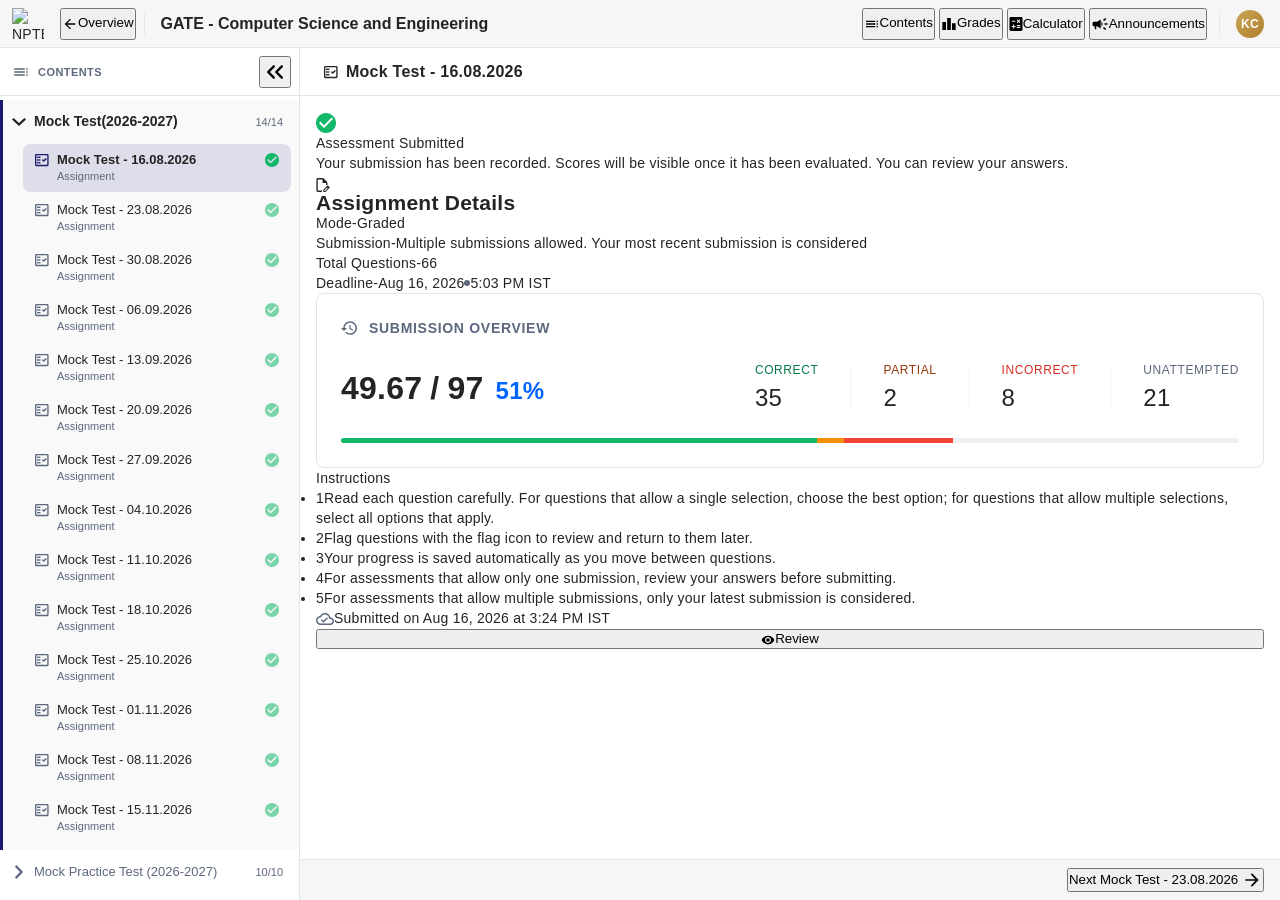
==== courses/ns_gate_cs/outline/index.html @ 28d6fe1f "Initial commit: NPTEL static portal with all mock tests completed" ====
<!DOCTYPE html>

<!-- saved from url=(0058)https://seek.nptel.ac.in/courses/ns_gate_cs/outline?id=389 -->
<html data-beasties-container="" data-theme="dark" lang="en"><head><meta content="text/html; charset=utf-8" http-equiv="Content-Type"/><link crossorigin="" href="https://fonts.gstatic.com/" rel="preconnect"/>
<title>Courses :: NPTEL</title>
<base href="/">
<meta content="width=device-width, initial-scale=1, viewport-fit=cover" name="viewport"/>
<link href="https://seek.nptel.ac.in/favicon.ico" rel="icon" type="image/x-icon"/>
<link href="./Courses __ NPTEL_files/font-awesome.min.css" rel="stylesheet"/>
<script gapi_processed="true" src="./Courses __ NPTEL_files/api.js" type="text/javascript"></script>
<script gapi_processed="true" src="./Courses __ NPTEL_files/platform.js"></script>
<style>@font-face{font-family:'Roboto';font-style:normal;font-weight:300;font-stretch:100%;font-display:swap;src:url(https://fonts.gstatic.com/s/roboto/v51/KFO7CnqEu92Fr1ME7kSn66aGLdTylUAMa3GUBGEe.woff2) format('woff2');unicode-range:U+0460-052F, U+1C80-1C8A, U+20B4, U+2DE0-2DFF, U+A640-A69F, U+FE2E-FE2F;}@font-face{font-family:'Roboto';font-style:normal;font-weight:300;font-stretch:100%;font-display:swap;src:url(https://fonts.gstatic.com/s/roboto/v51/KFO7CnqEu92Fr1ME7kSn66aGLdTylUAMa3iUBGEe.woff2) format('woff2');unicode-range:U+0301, U+0400-045F, U+0490-0491, U+04B0-04B1, U+2116;}@font-face{font-family:'Roboto';font-style:normal;font-weight:300;font-stretch:100%;font-display:swap;src:url(https://fonts.gstatic.com/s/roboto/v51/KFO7CnqEu92Fr1ME7kSn66aGLdTylUAMa3CUBGEe.woff2) format('woff2');unicode-range:U+1F00-1FFF;}@font-face{font-family:'Roboto';font-style:normal;font-weight:300;font-stretch:100%;font-display:swap;src:url(https://fonts.gstatic.com/s/roboto/v51/KFO7CnqEu92Fr1ME7kSn66aGLdTylUAMa3-UBGEe.woff2) format('woff2');unicode-range:U+0370-0377, U+037A-037F, U+0384-038A, U+038C, U+038E-03A1, U+03A3-03FF;}@font-face{font-family:'Roboto';font-style:normal;font-weight:300;font-stretch:100%;font-display:swap;src:url(https://fonts.gstatic.com/s/roboto/v51/KFO7CnqEu92Fr1ME7kSn66aGLdTylUAMawCUBGEe.woff2) format('woff2');unicode-range:U+0302-0303, U+0305, U+0307-0308, U+0310, U+0312, U+0315, U+031A, U+0326-0327, U+032C, U+032F-0330, U+0332-0333, U+0338, U+033A, U+0346, U+034D, U+0391-03A1, U+03A3-03A9, U+03B1-03C9, U+03D1, U+03D5-03D6, U+03F0-03F1, U+03F4-03F5, U+2016-2017, U+2034-2038, U+203C, U+2040, U+2043, U+2047, U+2050, U+2057, U+205F, U+2070-2071, U+2074-209F, U+20D0-20DC, U+20E1, U+20E5-20EF, U+2100-2112, U+2114-2115, U+2117-2121, U+2123-214F, U+2190, U+2192, U+2194-21AE, U+21B0-21E5, U+21F1-21F2, U+21F4-2211, U+2213-2214, U+2216-22FF, U+2308-230B, U+2310, U+2319, U+231C-2321, U+2336-237A, U+237C, U+2395, U+239B-23B7, U+23D0, U+23DC-23E1, U+2474-2475, U+25AF, U+25B3, U+25B7, U+25BD, U+25C1, U+25CA, U+25CC, U+25FB, U+266D-266F, U+27C0-27FF, U+2900-2AFF, U+2B0E-2B11, U+2B30-2B4C, U+2BFE, U+3030, U+FF5B, U+FF5D, U+1D400-1D7FF, U+1EE00-1EEFF;}@font-face{font-family:'Roboto';font-style:normal;font-weight:300;font-stretch:100%;font-display:swap;src:url(https://fonts.gstatic.com/s/roboto/v51/KFO7CnqEu92Fr1ME7kSn66aGLdTylUAMaxKUBGEe.woff2) format('woff2');unicode-range:U+0001-000C, U+000E-001F, U+007F-009F, U+20DD-20E0, U+20E2-20E4, U+2150-218F, U+2190, U+2192, U+2194-2199, U+21AF, U+21E6-21F0, U+21F3, U+2218-2219, U+2299, U+22C4-22C6, U+2300-243F, U+2440-244A, U+2460-24FF, U+25A0-27BF, U+2800-28FF, U+2921-2922, U+2981, U+29BF, U+29EB, U+2B00-2BFF, U+4DC0-4DFF, U+FFF9-FFFB, U+10140-1018E, U+10190-1019C, U+101A0, U+101D0-101FD, U+102E0-102FB, U+10E60-10E7E, U+1D2C0-1D2D3, U+1D2E0-1D37F, U+1F000-1F0FF, U+1F100-1F1AE, U+1F1E6-1F1FF, U+1F30D-1F30F, U+1F315, U+1F31C, U+1F31E, U+1F320-1F32C, U+1F336, U+1F378, U+1F37D, U+1F382, U+1F393-1F39F, U+1F3A7-1F3A8, U+1F3AC-1F3AF, U+1F3C2, U+1F3C4-1F3C6, U+1F3CA-1F3CE, U+1F3D4-1F3E0, U+1F3ED, U+1F3F1-1F3F3, U+1F3F5-1F3F7, U+1F408, U+1F415, U+1F41F, U+1F426, U+1F43F, U+1F441-1F442, U+1F444, U+1F446-1F449, U+1F44C-1F44E, U+1F453, U+1F46A, U+1F47D, U+1F4A3, U+1F4B0, U+1F4B3, U+1F4B9, U+1F4BB, U+1F4BF, U+1F4C8-1F4CB, U+1F4D6, U+1F4DA, U+1F4DF, U+1F4E3-1F4E6, U+1F4EA-1F4ED, U+1F4F7, U+1F4F9-1F4FB, U+1F4FD-1F4FE, U+1F503, U+1F507-1F50B, U+1F50D, U+1F512-1F513, U+1F53E-1F54A, U+1F54F-1F5FA, U+1F610, U+1F650-1F67F, U+1F687, U+1F68D, U+1F691, U+1F694, U+1F698, U+1F6AD, U+1F6B2, U+1F6B9-1F6BA, U+1F6BC, U+1F6C6-1F6CF, U+1F6D3-1F6D7, U+1F6E0-1F6EA, U+1F6F0-1F6F3, U+1F6F7-1F6FC, U+1F700-1F80B, U+1F810-1F847, U+1F850-1F859, U+1F860-1F887, U+1F890-1F8AD, U+1F8B0-1F8BB, U+1F8C0-1F8C1, U+1F8D0-1F8D8, U+1F900-1F90B, U+1F93B, U+1F946, U+1F984, U+1F996, U+1F9E9, U+1FA00-1FA6F, U+1FA70-1FA7C, U+1FA80-1FAC6, U+1FAC8, U+1FACC-1FADD, U+1FADF-1FAEB, U+1FAEF-1FAFA, U+1FB00-1FBFF;}@font-face{font-family:'Roboto';font-style:normal;font-weight:300;font-stretch:100%;font-display:swap;src:url(https://fonts.gstatic.com/s/roboto/v51/KFO7CnqEu92Fr1ME7kSn66aGLdTylUAMa3OUBGEe.woff2) format('woff2');unicode-range:U+0102-0103, U+0110-0111, U+0128-0129, U+0168-0169, U+01A0-01A1, U+01AF-01B0, U+0300-0301, U+0303-0304, U+0308-0309, U+0323, U+0329, U+1EA0-1EF9, U+20AB;}@font-face{font-family:'Roboto';font-style:normal;font-weight:300;font-stretch:100%;font-display:swap;src:url(https://fonts.gstatic.com/s/roboto/v51/KFO7CnqEu92Fr1ME7kSn66aGLdTylUAMa3KUBGEe.woff2) format('woff2');unicode-range:U+0100-02BA, U+02BD-02C5, U+02C7-02CC, U+02CE-02D7, U+02DD-02FF, U+0304, U+0308, U+0329, U+1D00-1DBF, U+1E00-1E9F, U+1EF2-1EFF, U+2020, U+20A0-20AB, U+20AD-20C4, U+2113, U+2C60-2C7F, U+A720-A7FF;}@font-face{font-family:'Roboto';font-style:normal;font-weight:300;font-stretch:100%;font-display:swap;src:url(https://fonts.gstatic.com/s/roboto/v51/KFO7CnqEu92Fr1ME7kSn66aGLdTylUAMa3yUBA.woff2) format('woff2');unicode-range:U+0000-00FF, U+0131, U+0152-0153, U+02BB-02BC, U+02C6, U+02DA, U+02DC, U+0304, U+0308, U+0329, U+2000-206F, U+20AC, U+2122, U+2191, U+2193, U+2212, U+2215, U+FEFF, U+FFFD;}@font-face{font-family:'Roboto';font-style:normal;font-weight:400;font-stretch:100%;font-display:swap;src:url(https://fonts.gstatic.com/s/roboto/v51/KFO7CnqEu92Fr1ME7kSn66aGLdTylUAMa3GUBGEe.woff2) format('woff2');unicode-range:U+0460-052F, U+1C80-1C8A, U+20B4, U+2DE0-2DFF, U+A640-A69F, U+FE2E-FE2F;}@font-face{font-family:'Roboto';font-style:normal;font-weight:400;font-stretch:100%;font-display:swap;src:url(https://fonts.gstatic.com/s/roboto/v51/KFO7CnqEu92Fr1ME7kSn66aGLdTylUAMa3iUBGEe.woff2) format('woff2');unicode-range:U+0301, U+0400-045F, U+0490-0491, U+04B0-04B1, U+2116;}@font-face{font-family:'Roboto';font-style:normal;font-weight:400;font-stretch:100%;font-display:swap;src:url(https://fonts.gstatic.com/s/roboto/v51/KFO7CnqEu92Fr1ME7kSn66aGLdTylUAMa3CUBGEe.woff2) format('woff2');unicode-range:U+1F00-1FFF;}@font-face{font-family:'Roboto';font-style:normal;font-weight:400;font-stretch:100%;font-display:swap;src:url(https://fonts.gstatic.com/s/roboto/v51/KFO7CnqEu92Fr1ME7kSn66aGLdTylUAMa3-UBGEe.woff2) format('woff2');unicode-range:U+0370-0377, U+037A-037F, U+0384-038A, U+038C, U+038E-03A1, U+03A3-03FF;}@font-face{font-family:'Roboto';font-style:normal;font-weight:400;font-stretch:100%;font-display:swap;src:url(https://fonts.gstatic.com/s/roboto/v51/KFO7CnqEu92Fr1ME7kSn66aGLdTylUAMawCUBGEe.woff2) format('woff2');unicode-range:U+0302-0303, U+0305, U+0307-0308, U+0310, U+0312, U+0315, U+031A, U+0326-0327, U+032C, U+032F-0330, U+0332-0333, U+0338, U+033A, U+0346, U+034D, U+0391-03A1, U+03A3-03A9, U+03B1-03C9, U+03D1, U+03D5-03D6, U+03F0-03F1, U+03F4-03F5, U+2016-2017, U+2034-2038, U+203C, U+2040, U+2043, U+2047, U+2050, U+2057, U+205F, U+2070-2071, U+2074-209F, U+20D0-20DC, U+20E1, U+20E5-20EF, U+2100-2112, U+2114-2115, U+2117-2121, U+2123-214F, U+2190, U+2192, U+2194-21AE, U+21B0-21E5, U+21F1-21F2, U+21F4-2211, U+2213-2214, U+2216-22FF, U+2308-230B, U+2310, U+2319, U+231C-2321, U+2336-237A, U+237C, U+2395, U+239B-23B7, U+23D0, U+23DC-23E1, U+2474-2475, U+25AF, U+25B3, U+25B7, U+25BD, U+25C1, U+25CA, U+25CC, U+25FB, U+266D-266F, U+27C0-27FF, U+2900-2AFF, U+2B0E-2B11, U+2B30-2B4C, U+2BFE, U+3030, U+FF5B, U+FF5D, U+1D400-1D7FF, U+1EE00-1EEFF;}@font-face{font-family:'Roboto';font-style:normal;font-weight:400;font-stretch:100%;font-display:swap;src:url(https://fonts.gstatic.com/s/roboto/v51/KFO7CnqEu92Fr1ME7kSn66aGLdTylUAMaxKUBGEe.woff2) format('woff2');unicode-range:U+0001-000C, U+000E-001F, U+007F-009F, U+20DD-20E0, U+20E2-20E4, U+2150-218F, U+2190, U+2192, U+2194-2199, U+21AF, U+21E6-21F0, U+21F3, U+2218-2219, U+2299, U+22C4-22C6, U+2300-243F, U+2440-244A, U+2460-24FF, U+25A0-27BF, U+2800-28FF, U+2921-2922, U+2981, U+29BF, U+29EB, U+2B00-2BFF, U+4DC0-4DFF, U+FFF9-FFFB, U+10140-1018E, U+10190-1019C, U+101A0, U+101D0-101FD, U+102E0-102FB, U+10E60-10E7E, U+1D2C0-1D2D3, U+1D2E0-1D37F, U+1F000-1F0FF, U+1F100-1F1AE, U+1F1E6-1F1FF, U+1F30D-1F30F, U+1F315, U+1F31C, U+1F31E, U+1F320-1F32C, U+1F336, U+1F378, U+1F37D, U+1F382, U+1F393-1F39F, U+1F3A7-1F3A8, U+1F3AC-1F3AF, U+1F3C2, U+1F3C4-1F3C6, U+1F3CA-1F3CE, U+1F3D4-1F3E0, U+1F3ED, U+1F3F1-1F3F3, U+1F3F5-1F3F7, U+1F408, U+1F415, U+1F41F, U+1F426, U+1F43F, U+1F441-1F442, U+1F444, U+1F446-1F449, U+1F44C-1F44E, U+1F453, U+1F46A, U+1F47D, U+1F4A3, U+1F4B0, U+1F4B3, U+1F4B9, U+1F4BB, U+1F4BF, U+1F4C8-1F4CB, U+1F4D6, U+1F4DA, U+1F4DF, U+1F4E3-1F4E6, U+1F4EA-1F4ED, U+1F4F7, U+1F4F9-1F4FB, U+1F4FD-1F4FE, U+1F503, U+1F507-1F50B, U+1F50D, U+1F512-1F513, U+1F53E-1F54A, U+1F54F-1F5FA, U+1F610, U+1F650-1F67F, U+1F687, U+1F68D, U+1F691, U+1F694, U+1F698, U+1F6AD, U+1F6B2, U+1F6B9-1F6BA, U+1F6BC, U+1F6C6-1F6CF, U+1F6D3-1F6D7, U+1F6E0-1F6EA, U+1F6F0-1F6F3, U+1F6F7-1F6FC, U+1F700-1F80B, U+1F810-1F847, U+1F850-1F859, U+1F860-1F887, U+1F890-1F8AD, U+1F8B0-1F8BB, U+1F8C0-1F8C1, U+1F8D0-1F8D8, U+1F900-1F90B, U+1F93B, U+1F946, U+1F984, U+1F996, U+1F9E9, U+1FA00-1FA6F, U+1FA70-1FA7C, U+1FA80-1FAC6, U+1FAC8, U+1FACC-1FADD, U+1FADF-1FAEB, U+1FAEF-1FAFA, U+1FB00-1FBFF;}@font-face{font-family:'Roboto';font-style:normal;font-weight:400;font-stretch:100%;font-display:swap;src:url(https://fonts.gstatic.com/s/roboto/v51/KFO7CnqEu92Fr1ME7kSn66aGLdTylUAMa3OUBGEe.woff2) format('woff2');unicode-range:U+0102-0103, U+0110-0111, U+0128-0129, U+0168-0169, U+01A0-01A1, U+01AF-01B0, U+0300-0301, U+0303-0304, U+0308-0309, U+0323, U+0329, U+1EA0-1EF9, U+20AB;}@font-face{font-family:'Roboto';font-style:normal;font-weight:400;font-stretch:100%;font-display:swap;src:url(https://fonts.gstatic.com/s/roboto/v51/KFO7CnqEu92Fr1ME7kSn66aGLdTylUAMa3KUBGEe.woff2) format('woff2');unicode-range:U+0100-02BA, U+02BD-02C5, U+02C7-02CC, U+02CE-02D7, U+02DD-02FF, U+0304, U+0308, U+0329, U+1D00-1DBF, U+1E00-1E9F, U+1EF2-1EFF, U+2020, U+20A0-20AB, U+20AD-20C4, U+2113, U+2C60-2C7F, U+A720-A7FF;}@font-face{font-family:'Roboto';font-style:normal;font-weight:400;font-stretch:100%;font-display:swap;src:url(https://fonts.gstatic.com/s/roboto/v51/KFO7CnqEu92Fr1ME7kSn66aGLdTylUAMa3yUBA.woff2) format('woff2');unicode-range:U+0000-00FF, U+0131, U+0152-0153, U+02BB-02BC, U+02C6, U+02DA, U+02DC, U+0304, U+0308, U+0329, U+2000-206F, U+20AC, U+2122, U+2191, U+2193, U+2212, U+2215, U+FEFF, U+FFFD;}@font-face{font-family:'Roboto';font-style:normal;font-weight:500;font-stretch:100%;font-display:swap;src:url(https://fonts.gstatic.com/s/roboto/v51/KFO7CnqEu92Fr1ME7kSn66aGLdTylUAMa3GUBGEe.woff2) format('woff2');unicode-range:U+0460-052F, U+1C80-1C8A, U+20B4, U+2DE0-2DFF, U+A640-A69F, U+FE2E-FE2F;}@font-face{font-family:'Roboto';font-style:normal;font-weight:500;font-stretch:100%;font-display:swap;src:url(https://fonts.gstatic.com/s/roboto/v51/KFO7CnqEu92Fr1ME7kSn66aGLdTylUAMa3iUBGEe.woff2) format('woff2');unicode-range:U+0301, U+0400-045F, U+0490-0491, U+04B0-04B1, U+2116;}@font-face{font-family:'Roboto';font-style:normal;font-weight:500;font-stretch:100%;font-display:swap;src:url(https://fonts.gstatic.com/s/roboto/v51/KFO7CnqEu92Fr1ME7kSn66aGLdTylUAMa3CUBGEe.woff2) format('woff2');unicode-range:U+1F00-1FFF;}@font-face{font-family:'Roboto';font-style:normal;font-weight:500;font-stretch:100%;font-display:swap;src:url(https://fonts.gstatic.com/s/roboto/v51/KFO7CnqEu92Fr1ME7kSn66aGLdTylUAMa3-UBGEe.woff2) format('woff2');unicode-range:U+0370-0377, U+037A-037F, U+0384-038A, U+038C, U+038E-03A1, U+03A3-03FF;}@font-face{font-family:'Roboto';font-style:normal;font-weight:500;font-stretch:100%;font-display:swap;src:url(https://fonts.gstatic.com/s/roboto/v51/KFO7CnqEu92Fr1ME7kSn66aGLdTylUAMawCUBGEe.woff2) format('woff2');unicode-range:U+0302-0303, U+0305, U+0307-0308, U+0310, U+0312, U+0315, U+031A, U+0326-0327, U+032C, U+032F-0330, U+0332-0333, U+0338, U+033A, U+0346, U+034D, U+0391-03A1, U+03A3-03A9, U+03B1-03C9, U+03D1, U+03D5-03D6, U+03F0-03F1, U+03F4-03F5, U+2016-2017, U+2034-2038, U+203C, U+2040, U+2043, U+2047, U+2050, U+2057, U+205F, U+2070-2071, U+2074-209F, U+20D0-20DC, U+20E1, U+20E5-20EF, U+2100-2112, U+2114-2115, U+2117-2121, U+2123-214F, U+2190, U+2192, U+2194-21AE, U+21B0-21E5, U+21F1-21F2, U+21F4-2211, U+2213-2214, U+2216-22FF, U+2308-230B, U+2310, U+2319, U+231C-2321, U+2336-237A, U+237C, U+2395, U+239B-23B7, U+23D0, U+23DC-23E1, U+2474-2475, U+25AF, U+25B3, U+25B7, U+25BD, U+25C1, U+25CA, U+25CC, U+25FB, U+266D-266F, U+27C0-27FF, U+2900-2AFF, U+2B0E-2B11, U+2B30-2B4C, U+2BFE, U+3030, U+FF5B, U+FF5D, U+1D400-1D7FF, U+1EE00-1EEFF;}@font-face{font-family:'Roboto';font-style:normal;font-weight:500;font-stretch:100%;font-display:swap;src:url(https://fonts.gstatic.com/s/roboto/v51/KFO7CnqEu92Fr1ME7kSn66aGLdTylUAMaxKUBGEe.woff2) format('woff2');unicode-range:U+0001-000C, U+000E-001F, U+007F-009F, U+20DD-20E0, U+20E2-20E4, U+2150-218F, U+2190, U+2192, U+2194-2199, U+21AF, U+21E6-21F0, U+21F3, U+2218-2219, U+2299, U+22C4-22C6, U+2300-243F, U+2440-244A, U+2460-24FF, U+25A0-27BF, U+2800-28FF, U+2921-2922, U+2981, U+29BF, U+29EB, U+2B00-2BFF, U+4DC0-4DFF, U+FFF9-FFFB, U+10140-1018E, U+10190-1019C, U+101A0, U+101D0-101FD, U+102E0-102FB, U+10E60-10E7E, U+1D2C0-1D2D3, U+1D2E0-1D37F, U+1F000-1F0FF, U+1F100-1F1AE, U+1F1E6-1F1FF, U+1F30D-1F30F, U+1F315, U+1F31C, U+1F31E, U+1F320-1F32C, U+1F336, U+1F378, U+1F37D, U+1F382, U+1F393-1F39F, U+1F3A7-1F3A8, U+1F3AC-1F3AF, U+1F3C2, U+1F3C4-1F3C6, U+1F3CA-1F3CE, U+1F3D4-1F3E0, U+1F3ED, U+1F3F1-1F3F3, U+1F3F5-1F3F7, U+1F408, U+1F415, U+1F41F, U+1F426, U+1F43F, U+1F441-1F442, U+1F444, U+1F446-1F449, U+1F44C-1F44E, U+1F453, U+1F46A, U+1F47D, U+1F4A3, U+1F4B0, U+1F4B3, U+1F4B9, U+1F4BB, U+1F4BF, U+1F4C8-1F4CB, U+1F4D6, U+1F4DA, U+1F4DF, U+1F4E3-1F4E6, U+1F4EA-1F4ED, U+1F4F7, U+1F4F9-1F4FB, U+1F4FD-1F4FE, U+1F503, U+1F507-1F50B, U+1F50D, U+1F512-1F513, U+1F53E-1F54A, U+1F54F-1F5FA, U+1F610, U+1F650-1F67F, U+1F687, U+1F68D, U+1F691, U+1F694, U+1F698, U+1F6AD, U+1F6B2, U+1F6B9-1F6BA, U+1F6BC, U+1F6C6-1F6CF, U+1F6D3-1F6D7, U+1F6E0-1F6EA, U+1F6F0-1F6F3, U+1F6F7-1F6FC, U+1F700-1F80B, U+1F810-1F847, U+1F850-1F859, U+1F860-1F887, U+1F890-1F8AD, U+1F8B0-1F8BB, U+1F8C0-1F8C1, U+1F8D0-1F8D8, U+1F900-1F90B, U+1F93B, U+1F946, U+1F984, U+1F996, U+1F9E9, U+1FA00-1FA6F, U+1FA70-1FA7C, U+1FA80-1FAC6, U+1FAC8, U+1FACC-1FADD, U+1FADF-1FAEB, U+1FAEF-1FAFA, U+1FB00-1FBFF;}@font-face{font-family:'Roboto';font-style:normal;font-weight:500;font-stretch:100%;font-display:swap;src:url(https://fonts.gstatic.com/s/roboto/v51/KFO7CnqEu92Fr1ME7kSn66aGLdTylUAMa3OUBGEe.woff2) format('woff2');unicode-range:U+0102-0103, U+0110-0111, U+0128-0129, U+0168-0169, U+01A0-01A1, U+01AF-01B0, U+0300-0301, U+0303-0304, U+0308-0309, U+0323, U+0329, U+1EA0-1EF9, U+20AB;}@font-face{font-family:'Roboto';font-style:normal;font-weight:500;font-stretch:100%;font-display:swap;src:url(https://fonts.gstatic.com/s/roboto/v51/KFO7CnqEu92Fr1ME7kSn66aGLdTylUAMa3KUBGEe.woff2) format('woff2');unicode-range:U+0100-02BA, U+02BD-02C5, U+02C7-02CC, U+02CE-02D7, U+02DD-02FF, U+0304, U+0308, U+0329, U+1D00-1DBF, U+1E00-1E9F, U+1EF2-1EFF, U+2020, U+20A0-20AB, U+20AD-20C4, U+2113, U+2C60-2C7F, U+A720-A7FF;}@font-face{font-family:'Roboto';font-style:normal;font-weight:500;font-stretch:100%;font-display:swap;src:url(https://fonts.gstatic.com/s/roboto/v51/KFO7CnqEu92Fr1ME7kSn66aGLdTylUAMa3yUBA.woff2) format('woff2');unicode-range:U+0000-00FF, U+0131, U+0152-0153, U+02BB-02BC, U+02C6, U+02DA, U+02DC, U+0304, U+0308, U+0329, U+2000-206F, U+20AC, U+2122, U+2191, U+2193, U+2212, U+2215, U+FEFF, U+FFFD;}@font-face{font-family:'Roboto';font-style:normal;font-weight:600;font-stretch:100%;font-display:swap;src:url(https://fonts.gstatic.com/s/roboto/v51/KFO7CnqEu92Fr1ME7kSn66aGLdTylUAMa3GUBGEe.woff2) format('woff2');unicode-range:U+0460-052F, U+1C80-1C8A, U+20B4, U+2DE0-2DFF, U+A640-A69F, U+FE2E-FE2F;}@font-face{font-family:'Roboto';font-style:normal;font-weight:600;font-stretch:100%;font-display:swap;src:url(https://fonts.gstatic.com/s/roboto/v51/KFO7CnqEu92Fr1ME7kSn66aGLdTylUAMa3iUBGEe.woff2) format('woff2');unicode-range:U+0301, U+0400-045F, U+0490-0491, U+04B0-04B1, U+2116;}@font-face{font-family:'Roboto';font-style:normal;font-weight:600;font-stretch:100%;font-display:swap;src:url(https://fonts.gstatic.com/s/roboto/v51/KFO7CnqEu92Fr1ME7kSn66aGLdTylUAMa3CUBGEe.woff2) format('woff2');unicode-range:U+1F00-1FFF;}@font-face{font-family:'Roboto';font-style:normal;font-weight:600;font-stretch:100%;font-display:swap;src:url(https://fonts.gstatic.com/s/roboto/v51/KFO7CnqEu92Fr1ME7kSn66aGLdTylUAMa3-UBGEe.woff2) format('woff2');unicode-range:U+0370-0377, U+037A-037F, U+0384-038A, U+038C, U+038E-03A1, U+03A3-03FF;}@font-face{font-family:'Roboto';font-style:normal;font-weight:600;font-stretch:100%;font-display:swap;src:url(https://fonts.gstatic.com/s/roboto/v51/KFO7CnqEu92Fr1ME7kSn66aGLdTylUAMawCUBGEe.woff2) format('woff2');unicode-range:U+0302-0303, U+0305, U+0307-0308, U+0310, U+0312, U+0315, U+031A, U+0326-0327, U+032C, U+032F-0330, U+0332-0333, U+0338, U+033A, U+0346, U+034D, U+0391-03A1, U+03A3-03A9, U+03B1-03C9, U+03D1, U+03D5-03D6, U+03F0-03F1, U+03F4-03F5, U+2016-2017, U+2034-2038, U+203C, U+2040, U+2043, U+2047, U+2050, U+2057, U+205F, U+2070-2071, U+2074-209F, U+20D0-20DC, U+20E1, U+20E5-20EF, U+2100-2112, U+2114-2115, U+2117-2121, U+2123-214F, U+2190, U+2192, U+2194-21AE, U+21B0-21E5, U+21F1-21F2, U+21F4-2211, U+2213-2214, U+2216-22FF, U+2308-230B, U+2310, U+2319, U+231C-2321, U+2336-237A, U+237C, U+2395, U+239B-23B7, U+23D0, U+23DC-23E1, U+2474-2475, U+25AF, U+25B3, U+25B7, U+25BD, U+25C1, U+25CA, U+25CC, U+25FB, U+266D-266F, U+27C0-27FF, U+2900-2AFF, U+2B0E-2B11, U+2B30-2B4C, U+2BFE, U+3030, U+FF5B, U+FF5D, U+1D400-1D7FF, U+1EE00-1EEFF;}@font-face{font-family:'Roboto';font-style:normal;font-weight:600;font-stretch:100%;font-display:swap;src:url(https://fonts.gstatic.com/s/roboto/v51/KFO7CnqEu92Fr1ME7kSn66aGLdTylUAMaxKUBGEe.woff2) format('woff2');unicode-range:U+0001-000C, U+000E-001F, U+007F-009F, U+20DD-20E0, U+20E2-20E4, U+2150-218F, U+2190, U+2192, U+2194-2199, U+21AF, U+21E6-21F0, U+21F3, U+2218-2219, U+2299, U+22C4-22C6, U+2300-243F, U+2440-244A, U+2460-24FF, U+25A0-27BF, U+2800-28FF, U+2921-2922, U+2981, U+29BF, U+29EB, U+2B00-2BFF, U+4DC0-4DFF, U+FFF9-FFFB, U+10140-1018E, U+10190-1019C, U+101A0, U+101D0-101FD, U+102E0-102FB, U+10E60-10E7E, U+1D2C0-1D2D3, U+1D2E0-1D37F, U+1F000-1F0FF, U+1F100-1F1AE, U+1F1E6-1F1FF, U+1F30D-1F30F, U+1F315, U+1F31C, U+1F31E, U+1F320-1F32C, U+1F336, U+1F378, U+1F37D, U+1F382, U+1F393-1F39F, U+1F3A7-1F3A8, U+1F3AC-1F3AF, U+1F3C2, U+1F3C4-1F3C6, U+1F3CA-1F3CE, U+1F3D4-1F3E0, U+1F3ED, U+1F3F1-1F3F3, U+1F3F5-1F3F7, U+1F408, U+1F415, U+1F41F, U+1F426, U+1F43F, U+1F441-1F442, U+1F444, U+1F446-1F449, U+1F44C-1F44E, U+1F453, U+1F46A, U+1F47D, U+1F4A3, U+1F4B0, U+1F4B3, U+1F4B9, U+1F4BB, U+1F4BF, U+1F4C8-1F4CB, U+1F4D6, U+1F4DA, U+1F4DF, U+1F4E3-1F4E6, U+1F4EA-1F4ED, U+1F4F7, U+1F4F9-1F4FB, U+1F4FD-1F4FE, U+1F503, U+1F507-1F50B, U+1F50D, U+1F512-1F513, U+1F53E-1F54A, U+1F54F-1F5FA, U+1F610, U+1F650-1F67F, U+1F687, U+1F68D, U+1F691, U+1F694, U+1F698, U+1F6AD, U+1F6B2, U+1F6B9-1F6BA, U+1F6BC, U+1F6C6-1F6CF, U+1F6D3-1F6D7, U+1F6E0-1F6EA, U+1F6F0-1F6F3, U+1F6F7-1F6FC, U+1F700-1F80B, U+1F810-1F847, U+1F850-1F859, U+1F860-1F887, U+1F890-1F8AD, U+1F8B0-1F8BB, U+1F8C0-1F8C1, U+1F8D0-1F8D8, U+1F900-1F90B, U+1F93B, U+1F946, U+1F984, U+1F996, U+1F9E9, U+1FA00-1FA6F, U+1FA70-1FA7C, U+1FA80-1FAC6, U+1FAC8, U+1FACC-1FADD, U+1FADF-1FAEB, U+1FAEF-1FAFA, U+1FB00-1FBFF;}@font-face{font-family:'Roboto';font-style:normal;font-weight:600;font-stretch:100%;font-display:swap;src:url(https://fonts.gstatic.com/s/roboto/v51/KFO7CnqEu92Fr1ME7kSn66aGLdTylUAMa3OUBGEe.woff2) format('woff2');unicode-range:U+0102-0103, U+0110-0111, U+0128-0129, U+0168-0169, U+01A0-01A1, U+01AF-01B0, U+0300-0301, U+0303-0304, U+0308-0309, U+0323, U+0329, U+1EA0-1EF9, U+20AB;}@font-face{font-family:'Roboto';font-style:normal;font-weight:600;font-stretch:100%;font-display:swap;src:url(https://fonts.gstatic.com/s/roboto/v51/KFO7CnqEu92Fr1ME7kSn66aGLdTylUAMa3KUBGEe.woff2) format('woff2');unicode-range:U+0100-02BA, U+02BD-02C5, U+02C7-02CC, U+02CE-02D7, U+02DD-02FF, U+0304, U+0308, U+0329, U+1D00-1DBF, U+1E00-1E9F, U+1EF2-1EFF, U+2020, U+20A0-20AB, U+20AD-20C4, U+2113, U+2C60-2C7F, U+A720-A7FF;}@font-face{font-family:'Roboto';font-style:normal;font-weight:600;font-stretch:100%;font-display:swap;src:url(https://fonts.gstatic.com/s/roboto/v51/KFO7CnqEu92Fr1ME7kSn66aGLdTylUAMa3yUBA.woff2) format('woff2');unicode-range:U+0000-00FF, U+0131, U+0152-0153, U+02BB-02BC, U+02C6, U+02DA, U+02DC, U+0304, U+0308, U+0329, U+2000-206F, U+20AC, U+2122, U+2191, U+2193, U+2212, U+2215, U+FEFF, U+FFFD;}@font-face{font-family:'Roboto';font-style:normal;font-weight:700;font-stretch:100%;font-display:swap;src:url(https://fonts.gstatic.com/s/roboto/v51/KFO7CnqEu92Fr1ME7kSn66aGLdTylUAMa3GUBGEe.woff2) format('woff2');unicode-range:U+0460-052F, U+1C80-1C8A, U+20B4, U+2DE0-2DFF, U+A640-A69F, U+FE2E-FE2F;}@font-face{font-family:'Roboto';font-style:normal;font-weight:700;font-stretch:100%;font-display:swap;src:url(https://fonts.gstatic.com/s/roboto/v51/KFO7CnqEu92Fr1ME7kSn66aGLdTylUAMa3iUBGEe.woff2) format('woff2');unicode-range:U+0301, U+0400-045F, U+0490-0491, U+04B0-04B1, U+2116;}@font-face{font-family:'Roboto';font-style:normal;font-weight:700;font-stretch:100%;font-display:swap;src:url(https://fonts.gstatic.com/s/roboto/v51/KFO7CnqEu92Fr1ME7kSn66aGLdTylUAMa3CUBGEe.woff2) format('woff2');unicode-range:U+1F00-1FFF;}@font-face{font-family:'Roboto';font-style:normal;font-weight:700;font-stretch:100%;font-display:swap;src:url(https://fonts.gstatic.com/s/roboto/v51/KFO7CnqEu92Fr1ME7kSn66aGLdTylUAMa3-UBGEe.woff2) format('woff2');unicode-range:U+0370-0377, U+037A-037F, U+0384-038A, U+038C, U+038E-03A1, U+03A3-03FF;}@font-face{font-family:'Roboto';font-style:normal;font-weight:700;font-stretch:100%;font-display:swap;src:url(https://fonts.gstatic.com/s/roboto/v51/KFO7CnqEu92Fr1ME7kSn66aGLdTylUAMawCUBGEe.woff2) format('woff2');unicode-range:U+0302-0303, U+0305, U+0307-0308, U+0310, U+0312, U+0315, U+031A, U+0326-0327, U+032C, U+032F-0330, U+0332-0333, U+0338, U+033A, U+0346, U+034D, U+0391-03A1, U+03A3-03A9, U+03B1-03C9, U+03D1, U+03D5-03D6, U+03F0-03F1, U+03F4-03F5, U+2016-2017, U+2034-2038, U+203C, U+2040, U+2043, U+2047, U+2050, U+2057, U+205F, U+2070-2071, U+2074-209F, U+20D0-20DC, U+20E1, U+20E5-20EF, U+2100-2112, U+2114-2115, U+2117-2121, U+2123-214F, U+2190, U+2192, U+2194-21AE, U+21B0-21E5, U+21F1-21F2, U+21F4-2211, U+2213-2214, U+2216-22FF, U+2308-230B, U+2310, U+2319, U+231C-2321, U+2336-237A, U+237C, U+2395, U+239B-23B7, U+23D0, U+23DC-23E1, U+2474-2475, U+25AF, U+25B3, U+25B7, U+25BD, U+25C1, U+25CA, U+25CC, U+25FB, U+266D-266F, U+27C0-27FF, U+2900-2AFF, U+2B0E-2B11, U+2B30-2B4C, U+2BFE, U+3030, U+FF5B, U+FF5D, U+1D400-1D7FF, U+1EE00-1EEFF;}@font-face{font-family:'Roboto';font-style:normal;font-weight:700;font-stretch:100%;font-display:swap;src:url(https://fonts.gstatic.com/s/roboto/v51/KFO7CnqEu92Fr1ME7kSn66aGLdTylUAMaxKUBGEe.woff2) format('woff2');unicode-range:U+0001-000C, U+000E-001F, U+007F-009F, U+20DD-20E0, U+20E2-20E4, U+2150-218F, U+2190, U+2192, U+2194-2199, U+21AF, U+21E6-21F0, U+21F3, U+2218-2219, U+2299, U+22C4-22C6, U+2300-243F, U+2440-244A, U+2460-24FF, U+25A0-27BF, U+2800-28FF, U+2921-2922, U+2981, U+29BF, U+29EB, U+2B00-2BFF, U+4DC0-4DFF, U+FFF9-FFFB, U+10140-1018E, U+10190-1019C, U+101A0, U+101D0-101FD, U+102E0-102FB, U+10E60-10E7E, U+1D2C0-1D2D3, U+1D2E0-1D37F, U+1F000-1F0FF, U+1F100-1F1AE, U+1F1E6-1F1FF, U+1F30D-1F30F, U+1F315, U+1F31C, U+1F31E, U+1F320-1F32C, U+1F336, U+1F378, U+1F37D, U+1F382, U+1F393-1F39F, U+1F3A7-1F3A8, U+1F3AC-1F3AF, U+1F3C2, U+1F3C4-1F3C6, U+1F3CA-1F3CE, U+1F3D4-1F3E0, U+1F3ED, U+1F3F1-1F3F3, U+1F3F5-1F3F7, U+1F408, U+1F415, U+1F41F, U+1F426, U+1F43F, U+1F441-1F442, U+1F444, U+1F446-1F449, U+1F44C-1F44E, U+1F453, U+1F46A, U+1F47D, U+1F4A3, U+1F4B0, U+1F4B3, U+1F4B9, U+1F4BB, U+1F4BF, U+1F4C8-1F4CB, U+1F4D6, U+1F4DA, U+1F4DF, U+1F4E3-1F4E6, U+1F4EA-1F4ED, U+1F4F7, U+1F4F9-1F4FB, U+1F4FD-1F4FE, U+1F503, U+1F507-1F50B, U+1F50D, U+1F512-1F513, U+1F53E-1F54A, U+1F54F-1F5FA, U+1F610, U+1F650-1F67F, U+1F687, U+1F68D, U+1F691, U+1F694, U+1F698, U+1F6AD, U+1F6B2, U+1F6B9-1F6BA, U+1F6BC, U+1F6C6-1F6CF, U+1F6D3-1F6D7, U+1F6E0-1F6EA, U+1F6F0-1F6F3, U+1F6F7-1F6FC, U+1F700-1F80B, U+1F810-1F847, U+1F850-1F859, U+1F860-1F887, U+1F890-1F8AD, U+1F8B0-1F8BB, U+1F8C0-1F8C1, U+1F8D0-1F8D8, U+1F900-1F90B, U+1F93B, U+1F946, U+1F984, U+1F996, U+1F9E9, U+1FA00-1FA6F, U+1FA70-1FA7C, U+1FA80-1FAC6, U+1FAC8, U+1FACC-1FADD, U+1FADF-1FAEB, U+1FAEF-1FAFA, U+1FB00-1FBFF;}@font-face{font-family:'Roboto';font-style:normal;font-weight:700;font-stretch:100%;font-display:swap;src:url(https://fonts.gstatic.com/s/roboto/v51/KFO7CnqEu92Fr1ME7kSn66aGLdTylUAMa3OUBGEe.woff2) format('woff2');unicode-range:U+0102-0103, U+0110-0111, U+0128-0129, U+0168-0169, U+01A0-01A1, U+01AF-01B0, U+0300-0301, U+0303-0304, U+0308-0309, U+0323, U+0329, U+1EA0-1EF9, U+20AB;}@font-face{font-family:'Roboto';font-style:normal;font-weight:700;font-stretch:100%;font-display:swap;src:url(https://fonts.gstatic.com/s/roboto/v51/KFO7CnqEu92Fr1ME7kSn66aGLdTylUAMa3KUBGEe.woff2) format('woff2');unicode-range:U+0100-02BA, U+02BD-02C5, U+02C7-02CC, U+02CE-02D7, U+02DD-02FF, U+0304, U+0308, U+0329, U+1D00-1DBF, U+1E00-1E9F, U+1EF2-1EFF, U+2020, U+20A0-20AB, U+20AD-20C4, U+2113, U+2C60-2C7F, U+A720-A7FF;}@font-face{font-family:'Roboto';font-style:normal;font-weight:700;font-stretch:100%;font-display:swap;src:url(https://fonts.gstatic.com/s/roboto/v51/KFO7CnqEu92Fr1ME7kSn66aGLdTylUAMa3yUBA.woff2) format('woff2');unicode-range:U+0000-00FF, U+0131, U+0152-0153, U+02BB-02BC, U+02C6, U+02DA, U+02DC, U+0304, U+0308, U+0329, U+2000-206F, U+20AC, U+2122, U+2191, U+2193, U+2212, U+2215, U+FEFF, U+FFFD;}@font-face{font-family:'Roboto';font-style:normal;font-weight:800;font-stretch:100%;font-display:swap;src:url(https://fonts.gstatic.com/s/roboto/v51/KFO7CnqEu92Fr1ME7kSn66aGLdTylUAMa3GUBGEe.woff2) format('woff2');unicode-range:U+0460-052F, U+1C80-1C8A, U+20B4, U+2DE0-2DFF, U+A640-A69F, U+FE2E-FE2F;}@font-face{font-family:'Roboto';font-style:normal;font-weight:800;font-stretch:100%;font-display:swap;src:url(https://fonts.gstatic.com/s/roboto/v51/KFO7CnqEu92Fr1ME7kSn66aGLdTylUAMa3iUBGEe.woff2) format('woff2');unicode-range:U+0301, U+0400-045F, U+0490-0491, U+04B0-04B1, U+2116;}@font-face{font-family:'Roboto';font-style:normal;font-weight:800;font-stretch:100%;font-display:swap;src:url(https://fonts.gstatic.com/s/roboto/v51/KFO7CnqEu92Fr1ME7kSn66aGLdTylUAMa3CUBGEe.woff2) format('woff2');unicode-range:U+1F00-1FFF;}@font-face{font-family:'Roboto';font-style:normal;font-weight:800;font-stretch:100%;font-display:swap;src:url(https://fonts.gstatic.com/s/roboto/v51/KFO7CnqEu92Fr1ME7kSn66aGLdTylUAMa3-UBGEe.woff2) format('woff2');unicode-range:U+0370-0377, U+037A-037F, U+0384-038A, U+038C, U+038E-03A1, U+03A3-03FF;}@font-face{font-family:'Roboto';font-style:normal;font-weight:800;font-stretch:100%;font-display:swap;src:url(https://fonts.gstatic.com/s/roboto/v51/KFO7CnqEu92Fr1ME7kSn66aGLdTylUAMawCUBGEe.woff2) format('woff2');unicode-range:U+0302-0303, U+0305, U+0307-0308, U+0310, U+0312, U+0315, U+031A, U+0326-0327, U+032C, U+032F-0330, U+0332-0333, U+0338, U+033A, U+0346, U+034D, U+0391-03A1, U+03A3-03A9, U+03B1-03C9, U+03D1, U+03D5-03D6, U+03F0-03F1, U+03F4-03F5, U+2016-2017, U+2034-2038, U+203C, U+2040, U+2043, U+2047, U+2050, U+2057, U+205F, U+2070-2071, U+2074-209F, U+20D0-20DC, U+20E1, U+20E5-20EF, U+2100-2112, U+2114-2115, U+2117-2121, U+2123-214F, U+2190, U+2192, U+2194-21AE, U+21B0-21E5, U+21F1-21F2, U+21F4-2211, U+2213-2214, U+2216-22FF, U+2308-230B, U+2310, U+2319, U+231C-2321, U+2336-237A, U+237C, U+2395, U+239B-23B7, U+23D0, U+23DC-23E1, U+2474-2475, U+25AF, U+25B3, U+25B7, U+25BD, U+25C1, U+25CA, U+25CC, U+25FB, U+266D-266F, U+27C0-27FF, U+2900-2AFF, U+2B0E-2B11, U+2B30-2B4C, U+2BFE, U+3030, U+FF5B, U+FF5D, U+1D400-1D7FF, U+1EE00-1EEFF;}@font-face{font-family:'Roboto';font-style:normal;font-weight:800;font-stretch:100%;font-display:swap;src:url(https://fonts.gstatic.com/s/roboto/v51/KFO7CnqEu92Fr1ME7kSn66aGLdTylUAMaxKUBGEe.woff2) format('woff2');unicode-range:U+0001-000C, U+000E-001F, U+007F-009F, U+20DD-20E0, U+20E2-20E4, U+2150-218F, U+2190, U+2192, U+2194-2199, U+21AF, U+21E6-21F0, U+21F3, U+2218-2219, U+2299, U+22C4-22C6, U+2300-243F, U+2440-244A, U+2460-24FF, U+25A0-27BF, U+2800-28FF, U+2921-2922, U+2981, U+29BF, U+29EB, U+2B00-2BFF, U+4DC0-4DFF, U+FFF9-FFFB, U+10140-1018E, U+10190-1019C, U+101A0, U+101D0-101FD, U+102E0-102FB, U+10E60-10E7E, U+1D2C0-1D2D3, U+1D2E0-1D37F, U+1F000-1F0FF, U+1F100-1F1AE, U+1F1E6-1F1FF, U+1F30D-1F30F, U+1F315, U+1F31C, U+1F31E, U+1F320-1F32C, U+1F336, U+1F378, U+1F37D, U+1F382, U+1F393-1F39F, U+1F3A7-1F3A8, U+1F3AC-1F3AF, U+1F3C2, U+1F3C4-1F3C6, U+1F3CA-1F3CE, U+1F3D4-1F3E0, U+1F3ED, U+1F3F1-1F3F3, U+1F3F5-1F3F7, U+1F408, U+1F415, U+1F41F, U+1F426, U+1F43F, U+1F441-1F442, U+1F444, U+1F446-1F449, U+1F44C-1F44E, U+1F453, U+1F46A, U+1F47D, U+1F4A3, U+1F4B0, U+1F4B3, U+1F4B9, U+1F4BB, U+1F4BF, U+1F4C8-1F4CB, U+1F4D6, U+1F4DA, U+1F4DF, U+1F4E3-1F4E6, U+1F4EA-1F4ED, U+1F4F7, U+1F4F9-1F4FB, U+1F4FD-1F4FE, U+1F503, U+1F507-1F50B, U+1F50D, U+1F512-1F513, U+1F53E-1F54A, U+1F54F-1F5FA, U+1F610, U+1F650-1F67F, U+1F687, U+1F68D, U+1F691, U+1F694, U+1F698, U+1F6AD, U+1F6B2, U+1F6B9-1F6BA, U+1F6BC, U+1F6C6-1F6CF, U+1F6D3-1F6D7, U+1F6E0-1F6EA, U+1F6F0-1F6F3, U+1F6F7-1F6FC, U+1F700-1F80B, U+1F810-1F847, U+1F850-1F859, U+1F860-1F887, U+1F890-1F8AD, U+1F8B0-1F8BB, U+1F8C0-1F8C1, U+1F8D0-1F8D8, U+1F900-1F90B, U+1F93B, U+1F946, U+1F984, U+1F996, U+1F9E9, U+1FA00-1FA6F, U+1FA70-1FA7C, U+1FA80-1FAC6, U+1FAC8, U+1FACC-1FADD, U+1FADF-1FAEB, U+1FAEF-1FAFA, U+1FB00-1FBFF;}@font-face{font-family:'Roboto';font-style:normal;font-weight:800;font-stretch:100%;font-display:swap;src:url(https://fonts.gstatic.com/s/roboto/v51/KFO7CnqEu92Fr1ME7kSn66aGLdTylUAMa3OUBGEe.woff2) format('woff2');unicode-range:U+0102-0103, U+0110-0111, U+0128-0129, U+0168-0169, U+01A0-01A1, U+01AF-01B0, U+0300-0301, U+0303-0304, U+0308-0309, U+0323, U+0329, U+1EA0-1EF9, U+20AB;}@font-face{font-family:'Roboto';font-style:normal;font-weight:800;font-stretch:100%;font-display:swap;src:url(https://fonts.gstatic.com/s/roboto/v51/KFO7CnqEu92Fr1ME7kSn66aGLdTylUAMa3KUBGEe.woff2) format('woff2');unicode-range:U+0100-02BA, U+02BD-02C5, U+02C7-02CC, U+02CE-02D7, U+02DD-02FF, U+0304, U+0308, U+0329, U+1D00-1DBF, U+1E00-1E9F, U+1EF2-1EFF, U+2020, U+20A0-20AB, U+20AD-20C4, U+2113, U+2C60-2C7F, U+A720-A7FF;}@font-face{font-family:'Roboto';font-style:normal;font-weight:800;font-stretch:100%;font-display:swap;src:url(https://fonts.gstatic.com/s/roboto/v51/KFO7CnqEu92Fr1ME7kSn66aGLdTylUAMa3yUBA.woff2) format('woff2');unicode-range:U+0000-00FF, U+0131, U+0152-0153, U+02BB-02BC, U+02C6, U+02DA, U+02DC, U+0304, U+0308, U+0329, U+2000-206F, U+20AC, U+2122, U+2191, U+2193, U+2212, U+2215, U+FEFF, U+FFFD;}</style>
<style>@font-face{font-family:'Material Icons';font-style:normal;font-weight:400;src:url(https://fonts.gstatic.com/s/materialicons/v145/flUhRq6tzZclQEJ-Vdg-IuiaDsNc.woff2) format('woff2');}.material-icons{font-family:'Material Icons';font-weight:normal;font-style:normal;font-size:24px;line-height:1;letter-spacing:normal;text-transform:none;display:inline-block;white-space:nowrap;word-wrap:normal;direction:ltr;-webkit-font-feature-settings:'liga';-webkit-font-smoothing:antialiased;}</style>
<link data-beasties-skip="" href="./Courses __ NPTEL_files/questions.css" rel="stylesheet"/>
<style>html{--mat-sys-on-surface:initial}html{--mat-app-background-color:#fafafa;--mat-app-text-color:rgba(0, 0, 0, .87);--mat-app-elevation-shadow-level-0:0px 0px 0px 0px rgba(0, 0, 0, .2), 0px 0px 0px 0px rgba(0, 0, 0, .14), 0px 0px 0px 0px rgba(0, 0, 0, .12);--mat-app-elevation-shadow-level-1:0px 2px 1px -1px rgba(0, 0, 0, .2), 0px 1px 1px 0px rgba(0, 0, 0, .14), 0px 1px 3px 0px rgba(0, 0, 0, .12);--mat-app-elevation-shadow-level-2:0px 3px 1px -2px rgba(0, 0, 0, .2), 0px 2px 2px 0px rgba(0, 0, 0, .14), 0px 1px 5px 0px rgba(0, 0, 0, .12);--mat-app-elevation-shadow-level-3:0px 3px 3px -2px rgba(0, 0, 0, .2), 0px 3px 4px 0px rgba(0, 0, 0, .14), 0px 1px 8px 0px rgba(0, 0, 0, .12);--mat-app-elevation-shadow-level-4:0px 2px 4px -1px rgba(0, 0, 0, .2), 0px 4px 5px 0px rgba(0, 0, 0, .14), 0px 1px 10px 0px rgba(0, 0, 0, .12);--mat-app-elevation-shadow-level-5:0px 3px 5px -1px rgba(0, 0, 0, .2), 0px 5px 8px 0px rgba(0, 0, 0, .14), 0px 1px 14px 0px rgba(0, 0, 0, .12);--mat-app-elevation-shadow-level-6:0px 3px 5px -1px rgba(0, 0, 0, .2), 0px 6px 10px 0px rgba(0, 0, 0, .14), 0px 1px 18px 0px rgba(0, 0, 0, .12);--mat-app-elevation-shadow-level-7:0px 4px 5px -2px rgba(0, 0, 0, .2), 0px 7px 10px 1px rgba(0, 0, 0, .14), 0px 2px 16px 1px rgba(0, 0, 0, .12);--mat-app-elevation-shadow-level-8:0px 5px 5px -3px rgba(0, 0, 0, .2), 0px 8px 10px 1px rgba(0, 0, 0, .14), 0px 3px 14px 2px rgba(0, 0, 0, .12);--mat-app-elevation-shadow-level-9:0px 5px 6px -3px rgba(0, 0, 0, .2), 0px 9px 12px 1px rgba(0, 0, 0, .14), 0px 3px 16px 2px rgba(0, 0, 0, .12);--mat-app-elevation-shadow-level-10:0px 6px 6px -3px rgba(0, 0, 0, .2), 0px 10px 14px 1px rgba(0, 0, 0, .14), 0px 4px 18px 3px rgba(0, 0, 0, .12);--mat-app-elevation-shadow-level-11:0px 6px 7px -4px rgba(0, 0, 0, .2), 0px 11px 15px 1px rgba(0, 0, 0, .14), 0px 4px 20px 3px rgba(0, 0, 0, .12);--mat-app-elevation-shadow-level-12:0px 7px 8px -4px rgba(0, 0, 0, .2), 0px 12px 17px 2px rgba(0, 0, 0, .14), 0px 5px 22px 4px rgba(0, 0, 0, .12);--mat-app-elevation-shadow-level-13:0px 7px 8px -4px rgba(0, 0, 0, .2), 0px 13px 19px 2px rgba(0, 0, 0, .14), 0px 5px 24px 4px rgba(0, 0, 0, .12);--mat-app-elevation-shadow-level-14:0px 7px 9px -4px rgba(0, 0, 0, .2), 0px 14px 21px 2px rgba(0, 0, 0, .14), 0px 5px 26px 4px rgba(0, 0, 0, .12);--mat-app-elevation-shadow-level-15:0px 8px 9px -5px rgba(0, 0, 0, .2), 0px 15px 22px 2px rgba(0, 0, 0, .14), 0px 6px 28px 5px rgba(0, 0, 0, .12);--mat-app-elevation-shadow-level-16:0px 8px 10px -5px rgba(0, 0, 0, .2), 0px 16px 24px 2px rgba(0, 0, 0, .14), 0px 6px 30px 5px rgba(0, 0, 0, .12);--mat-app-elevation-shadow-level-17:0px 8px 11px -5px rgba(0, 0, 0, .2), 0px 17px 26px 2px rgba(0, 0, 0, .14), 0px 6px 32px 5px rgba(0, 0, 0, .12);--mat-app-elevation-shadow-level-18:0px 9px 11px -5px rgba(0, 0, 0, .2), 0px 18px 28px 2px rgba(0, 0, 0, .14), 0px 7px 34px 6px rgba(0, 0, 0, .12);--mat-app-elevation-shadow-level-19:0px 9px 12px -6px rgba(0, 0, 0, .2), 0px 19px 29px 2px rgba(0, 0, 0, .14), 0px 7px 36px 6px rgba(0, 0, 0, .12);--mat-app-elevation-shadow-level-20:0px 10px 13px -6px rgba(0, 0, 0, .2), 0px 20px 31px 3px rgba(0, 0, 0, .14), 0px 8px 38px 7px rgba(0, 0, 0, .12);--mat-app-elevation-shadow-level-21:0px 10px 13px -6px rgba(0, 0, 0, .2), 0px 21px 33px 3px rgba(0, 0, 0, .14), 0px 8px 40px 7px rgba(0, 0, 0, .12);--mat-app-elevation-shadow-level-22:0px 10px 14px -6px rgba(0, 0, 0, .2), 0px 22px 35px 3px rgba(0, 0, 0, .14), 0px 8px 42px 7px rgba(0, 0, 0, .12);--mat-app-elevation-shadow-level-23:0px 11px 14px -7px rgba(0, 0, 0, .2), 0px 23px 36px 3px rgba(0, 0, 0, .14), 0px 9px 44px 8px rgba(0, 0, 0, .12);--mat-app-elevation-shadow-level-24:0px 11px 15px -7px rgba(0, 0, 0, .2), 0px 24px 38px 3px rgba(0, 0, 0, .14), 0px 9px 46px 8px rgba(0, 0, 0, .12)}html{--mat-ripple-color:color-mix(in srgb, rgba(0, 0, 0, .87) 12%, transparent)}html{--mat-option-selected-state-label-text-color:#3f51b5;--mat-option-label-text-color:rgba(0, 0, 0, .87);--mat-option-hover-state-layer-color:color-mix(in srgb, rgba(0, 0, 0, .87) 4%, transparent);--mat-option-focus-state-layer-color:color-mix(in srgb, rgba(0, 0, 0, .87) 12%, transparent);--mat-option-selected-state-layer-color:color-mix(in srgb, rgba(0, 0, 0, .87) 12%, transparent)}html{--mat-optgroup-label-text-color:rgba(0, 0, 0, .87)}html{--mat-pseudo-checkbox-full-selected-icon-color:#ff4081;--mat-pseudo-checkbox-full-selected-checkmark-color:#fafafa;--mat-pseudo-checkbox-full-unselected-icon-color:rgba(0, 0, 0, .54);--mat-pseudo-checkbox-full-disabled-selected-checkmark-color:#fafafa;--mat-pseudo-checkbox-full-disabled-unselected-icon-color:color-mix(in srgb, rgba(0, 0, 0, .87) 38%, transparent);--mat-pseudo-checkbox-full-disabled-selected-icon-color:color-mix(in srgb, rgba(0, 0, 0, .87) 38%, transparent);--mat-pseudo-checkbox-minimal-selected-checkmark-color:#ff4081;--mat-pseudo-checkbox-minimal-disabled-selected-checkmark-color:color-mix(in srgb, rgba(0, 0, 0, .87) 38%, transparent)}html{--mat-option-label-text-font:Roboto, sans-serif;--mat-option-label-text-line-height:24px;--mat-option-label-text-size:16px;--mat-option-label-text-tracking:.03125em;--mat-option-label-text-weight:400}html{--mat-optgroup-label-text-font:Roboto, sans-serif;--mat-optgroup-label-text-line-height:24px;--mat-optgroup-label-text-size:16px;--mat-optgroup-label-text-tracking:.03125em;--mat-optgroup-label-text-weight:400}html{--mat-card-elevated-container-shape:4px;--mat-card-outlined-container-shape:4px;--mat-card-filled-container-shape:4px;--mat-card-outlined-outline-width:1px}html{--mat-card-elevated-container-color:white;--mat-card-elevated-container-elevation:0px 2px 1px -1px rgba(0, 0, 0, .2), 0px 1px 1px 0px rgba(0, 0, 0, .14), 0px 1px 3px 0px rgba(0, 0, 0, .12);--mat-card-outlined-container-color:white;--mat-card-outlined-container-elevation:0px 0px 0px 0px rgba(0, 0, 0, .2), 0px 0px 0px 0px rgba(0, 0, 0, .14), 0px 0px 0px 0px rgba(0, 0, 0, .12);--mat-card-outlined-outline-color:rgba(0, 0, 0, .12);--mat-card-subtitle-text-color:rgba(0, 0, 0, .54);--mat-card-filled-container-color:white;--mat-card-filled-container-elevation:0px 0px 0px 0px rgba(0, 0, 0, .2), 0px 0px 0px 0px rgba(0, 0, 0, .14), 0px 0px 0px 0px rgba(0, 0, 0, .12)}html{--mat-card-title-text-font:Roboto, sans-serif;--mat-card-title-text-line-height:32px;--mat-card-title-text-size:20px;--mat-card-title-text-tracking:.0125em;--mat-card-title-text-weight:500;--mat-card-subtitle-text-font:Roboto, sans-serif;--mat-card-subtitle-text-line-height:22px;--mat-card-subtitle-text-size:14px;--mat-card-subtitle-text-tracking:.0071428571em;--mat-card-subtitle-text-weight:500}html{--mat-progress-bar-active-indicator-height:4px;--mat-progress-bar-track-height:4px;--mat-progress-bar-track-shape:0}html{--mat-tooltip-container-shape:4px;--mat-tooltip-supporting-text-line-height:16px}html{--mat-tooltip-container-color:#424242;--mat-tooltip-supporting-text-color:white}html{--mat-tooltip-supporting-text-font:Roboto, sans-serif;--mat-tooltip-supporting-text-size:12px;--mat-tooltip-supporting-text-weight:400;--mat-tooltip-supporting-text-tracking:.0333333333em}html{--mat-form-field-filled-active-indicator-height:1px;--mat-form-field-filled-focus-active-indicator-height:2px;--mat-form-field-filled-container-shape:4px;--mat-form-field-outlined-outline-width:1px;--mat-form-field-outlined-focus-outline-width:2px;--mat-form-field-outlined-container-shape:4px}html{--mat-form-field-focus-select-arrow-color:color-mix(in srgb, #3f51b5 87%, transparent);--mat-form-field-filled-caret-color:#3f51b5;--mat-form-field-filled-focus-active-indicator-color:#3f51b5;--mat-form-field-filled-focus-label-text-color:color-mix(in srgb, #3f51b5 87%, transparent);--mat-form-field-outlined-caret-color:#3f51b5;--mat-form-field-outlined-focus-outline-color:#3f51b5;--mat-form-field-outlined-focus-label-text-color:color-mix(in srgb, #3f51b5 87%, transparent);--mat-form-field-disabled-input-text-placeholder-color:color-mix(in srgb, rgba(0, 0, 0, .87) 38%, transparent);--mat-form-field-state-layer-color:rgba(0, 0, 0, .87);--mat-form-field-error-text-color:#f44336;--mat-form-field-select-option-text-color:inherit;--mat-form-field-select-disabled-option-text-color:GrayText;--mat-form-field-leading-icon-color:unset;--mat-form-field-disabled-leading-icon-color:unset;--mat-form-field-trailing-icon-color:unset;--mat-form-field-disabled-trailing-icon-color:unset;--mat-form-field-error-focus-trailing-icon-color:unset;--mat-form-field-error-hover-trailing-icon-color:unset;--mat-form-field-error-trailing-icon-color:unset;--mat-form-field-enabled-select-arrow-color:rgba(0, 0, 0, .54);--mat-form-field-disabled-select-arrow-color:color-mix(in srgb, rgba(0, 0, 0, .87) 38%, transparent);--mat-form-field-hover-state-layer-opacity:.04;--mat-form-field-focus-state-layer-opacity:.12;--mat-form-field-filled-container-color:#f6f6f6;--mat-form-field-filled-disabled-container-color:color-mix(in srgb, rgba(0, 0, 0, .87) 4%, transparent);--mat-form-field-filled-label-text-color:rgba(0, 0, 0, .54);--mat-form-field-filled-hover-label-text-color:rgba(0, 0, 0, .54);--mat-form-field-filled-disabled-label-text-color:color-mix(in srgb, rgba(0, 0, 0, .87) 38%, transparent);--mat-form-field-filled-input-text-color:rgba(0, 0, 0, .87);--mat-form-field-filled-disabled-input-text-color:color-mix(in srgb, rgba(0, 0, 0, .87) 38%, transparent);--mat-form-field-filled-input-text-placeholder-color:rgba(0, 0, 0, .54);--mat-form-field-filled-error-hover-label-text-color:#f44336;--mat-form-field-filled-error-focus-label-text-color:#f44336;--mat-form-field-filled-error-label-text-color:#f44336;--mat-form-field-filled-error-caret-color:#f44336;--mat-form-field-filled-active-indicator-color:rgba(0, 0, 0, .54);--mat-form-field-filled-disabled-active-indicator-color:color-mix(in srgb, rgba(0, 0, 0, .87) 12%, transparent);--mat-form-field-filled-hover-active-indicator-color:rgba(0, 0, 0, .87);--mat-form-field-filled-error-active-indicator-color:#f44336;--mat-form-field-filled-error-focus-active-indicator-color:#f44336;--mat-form-field-filled-error-hover-active-indicator-color:#f44336;--mat-form-field-outlined-label-text-color:rgba(0, 0, 0, .54);--mat-form-field-outlined-hover-label-text-color:rgba(0, 0, 0, .87);--mat-form-field-outlined-disabled-label-text-color:color-mix(in srgb, rgba(0, 0, 0, .87) 38%, transparent);--mat-form-field-outlined-input-text-color:rgba(0, 0, 0, .87);--mat-form-field-outlined-disabled-input-text-color:color-mix(in srgb, rgba(0, 0, 0, .87) 38%, transparent);--mat-form-field-outlined-input-text-placeholder-color:rgba(0, 0, 0, .54);--mat-form-field-outlined-error-caret-color:#f44336;--mat-form-field-outlined-error-focus-label-text-color:#f44336;--mat-form-field-outlined-error-label-text-color:#f44336;--mat-form-field-outlined-error-hover-label-text-color:#f44336;--mat-form-field-outlined-outline-color:rgba(0, 0, 0, .38);--mat-form-field-outlined-disabled-outline-color:color-mix(in srgb, rgba(0, 0, 0, .87) 12%, transparent);--mat-form-field-outlined-hover-outline-color:rgba(0, 0, 0, .87);--mat-form-field-outlined-error-focus-outline-color:#f44336;--mat-form-field-outlined-error-hover-outline-color:#f44336;--mat-form-field-outlined-error-outline-color:#f44336}html{--mat-form-field-container-height:56px;--mat-form-field-filled-label-display:block;--mat-form-field-container-vertical-padding:16px;--mat-form-field-filled-with-label-container-padding-top:24px;--mat-form-field-filled-with-label-container-padding-bottom:8px}html{--mat-form-field-container-text-font:Roboto, sans-serif;--mat-form-field-container-text-line-height:24px;--mat-form-field-container-text-size:16px;--mat-form-field-container-text-tracking:.03125em;--mat-form-field-container-text-weight:400;--mat-form-field-outlined-label-text-populated-size:16px;--mat-form-field-subscript-text-font:Roboto, sans-serif;--mat-form-field-subscript-text-line-height:20px;--mat-form-field-subscript-text-size:12px;--mat-form-field-subscript-text-tracking:.0333333333em;--mat-form-field-subscript-text-weight:400;--mat-form-field-filled-label-text-font:Roboto, sans-serif;--mat-form-field-filled-label-text-size:16px;--mat-form-field-filled-label-text-tracking:.03125em;--mat-form-field-filled-label-text-weight:400;--mat-form-field-outlined-label-text-font:Roboto, sans-serif;--mat-form-field-outlined-label-text-size:16px;--mat-form-field-outlined-label-text-tracking:.03125em;--mat-form-field-outlined-label-text-weight:400}html{--mat-select-container-elevation-shadow:0px 5px 5px -3px rgba(0, 0, 0, .2), 0px 8px 10px 1px rgba(0, 0, 0, .14), 0px 3px 14px 2px rgba(0, 0, 0, .12)}html{--mat-select-panel-background-color:white;--mat-select-enabled-trigger-text-color:rgba(0, 0, 0, .87);--mat-select-disabled-trigger-text-color:color-mix(in srgb, rgba(0, 0, 0, .87) 38%, transparent);--mat-select-placeholder-text-color:rgba(0, 0, 0, .54);--mat-select-enabled-arrow-color:rgba(0, 0, 0, .54);--mat-select-disabled-arrow-color:color-mix(in srgb, rgba(0, 0, 0, .87) 38%, transparent);--mat-select-focused-arrow-color:#3f51b5;--mat-select-invalid-arrow-color:#f44336}html{--mat-select-arrow-transform:translateY(-8px)}html{--mat-select-trigger-text-font:Roboto, sans-serif;--mat-select-trigger-text-line-height:24px;--mat-select-trigger-text-size:16px;--mat-select-trigger-text-tracking:.03125em;--mat-select-trigger-text-weight:400}html{--mat-autocomplete-container-shape:4px;--mat-autocomplete-container-elevation-shadow:0px 5px 5px -3px rgba(0, 0, 0, .2), 0px 8px 10px 1px rgba(0, 0, 0, .14), 0px 3px 14px 2px rgba(0, 0, 0, .12)}html{--mat-autocomplete-background-color:white}html{--mat-dialog-container-shape:4px;--mat-dialog-container-elevation-shadow:0px 11px 15px -7px rgba(0, 0, 0, .2), 0px 24px 38px 3px rgba(0, 0, 0, .14), 0px 9px 46px 8px rgba(0, 0, 0, .12);--mat-dialog-container-max-width:80vw;--mat-dialog-container-small-max-width:80vw;--mat-dialog-container-min-width:0;--mat-dialog-actions-alignment:start;--mat-dialog-actions-padding:8px;--mat-dialog-content-padding:20px 24px;--mat-dialog-with-actions-content-padding:20px 24px;--mat-dialog-headline-padding:0 24px 9px}html{--mat-dialog-container-color:white;--mat-dialog-subhead-color:rgba(0, 0, 0, .87);--mat-dialog-supporting-text-color:rgba(0, 0, 0, .54)}html{--mat-dialog-subhead-font:Roboto, sans-serif;--mat-dialog-subhead-line-height:32px;--mat-dialog-subhead-size:20px;--mat-dialog-subhead-weight:500;--mat-dialog-subhead-tracking:.0125em;--mat-dialog-supporting-text-font:Roboto, sans-serif;--mat-dialog-supporting-text-line-height:24px;--mat-dialog-supporting-text-size:16px;--mat-dialog-supporting-text-weight:400;--mat-dialog-supporting-text-tracking:.03125em}html{--mat-slide-toggle-disabled-handle-opacity:.38;--mat-slide-toggle-disabled-selected-handle-opacity:.38;--mat-slide-toggle-disabled-selected-icon-opacity:.38;--mat-slide-toggle-disabled-track-opacity:.12;--mat-slide-toggle-disabled-unselected-handle-opacity:.38;--mat-slide-toggle-disabled-unselected-icon-opacity:.38;--mat-slide-toggle-disabled-unselected-track-outline-width:1px;--mat-slide-toggle-handle-height:20px;--mat-slide-toggle-handle-shape:10px;--mat-slide-toggle-handle-width:20px;--mat-slide-toggle-hidden-track-opacity:1;--mat-slide-toggle-hidden-track-transition:transform 75ms 0ms cubic-bezier(.4, 0, .6, 1);--mat-slide-toggle-pressed-handle-size:20px;--mat-slide-toggle-selected-focus-state-layer-opacity:.12;--mat-slide-toggle-selected-handle-horizontal-margin:0;--mat-slide-toggle-selected-handle-size:20px;--mat-slide-toggle-selected-hover-state-layer-opacity:.04;--mat-slide-toggle-selected-icon-size:18px;--mat-slide-toggle-selected-pressed-handle-horizontal-margin:0;--mat-slide-toggle-selected-pressed-state-layer-opacity:.12;--mat-slide-toggle-selected-track-outline-width:1px;--mat-slide-toggle-selected-with-icon-handle-horizontal-margin:0;--mat-slide-toggle-track-height:14px;--mat-slide-toggle-track-outline-width:1px;--mat-slide-toggle-track-shape:7px;--mat-slide-toggle-track-width:36px;--mat-slide-toggle-unselected-focus-state-layer-opacity:.12;--mat-slide-toggle-unselected-handle-horizontal-margin:0;--mat-slide-toggle-unselected-handle-size:20px;--mat-slide-toggle-unselected-hover-state-layer-opacity:.12;--mat-slide-toggle-unselected-icon-size:18px;--mat-slide-toggle-unselected-pressed-handle-horizontal-margin:0;--mat-slide-toggle-unselected-pressed-state-layer-opacity:.1;--mat-slide-toggle-unselected-with-icon-handle-horizontal-margin:0;--mat-slide-toggle-visible-track-opacity:1;--mat-slide-toggle-visible-track-transition:transform 75ms 0ms cubic-bezier(0, 0, .2, 1);--mat-slide-toggle-with-icon-handle-size:20px;--mat-slide-toggle-touch-target-size:48px}html{--mat-slide-toggle-selected-icon-color:white;--mat-slide-toggle-disabled-selected-icon-color:white;--mat-slide-toggle-selected-focus-state-layer-color:#3f51b5;--mat-slide-toggle-selected-handle-color:#3f51b5;--mat-slide-toggle-selected-hover-state-layer-color:#3f51b5;--mat-slide-toggle-selected-pressed-state-layer-color:#3f51b5;--mat-slide-toggle-selected-focus-handle-color:#3f51b5;--mat-slide-toggle-selected-hover-handle-color:#3f51b5;--mat-slide-toggle-selected-pressed-handle-color:#3f51b5;--mat-slide-toggle-selected-focus-track-color:#7986cb;--mat-slide-toggle-selected-hover-track-color:#7986cb;--mat-slide-toggle-selected-pressed-track-color:#7986cb;--mat-slide-toggle-selected-track-color:#7986cb;--mat-slide-toggle-disabled-unselected-track-outline-color:transparent;--mat-slide-toggle-selected-track-outline-color:transparent;--mat-slide-toggle-track-outline-color:transparent;--mat-slide-toggle-disabled-label-text-color:color-mix(in srgb, rgba(0, 0, 0, .87) 38%, transparent);--mat-slide-toggle-disabled-handle-elevation-shadow:0px 0px 0px 0px rgba(0, 0, 0, .2), 0px 0px 0px 0px rgba(0, 0, 0, .14), 0px 0px 0px 0px rgba(0, 0, 0, .12);--mat-slide-toggle-disabled-selected-handle-color:rgba(0, 0, 0, .87);--mat-slide-toggle-disabled-selected-track-color:rgba(0, 0, 0, .87);--mat-slide-toggle-disabled-unselected-handle-color:rgba(0, 0, 0, .87);--mat-slide-toggle-disabled-unselected-icon-color:#f6f6f6;--mat-slide-toggle-disabled-unselected-track-color:rgba(0, 0, 0, .87);--mat-slide-toggle-handle-elevation-shadow:0px 2px 1px -1px rgba(0, 0, 0, .2), 0px 1px 1px 0px rgba(0, 0, 0, .14), 0px 1px 3px 0px rgba(0, 0, 0, .12);--mat-slide-toggle-handle-surface-color:white;--mat-slide-toggle-label-text-color:rgba(0, 0, 0, .87);--mat-slide-toggle-unselected-hover-handle-color:#424242;--mat-slide-toggle-unselected-focus-handle-color:#424242;--mat-slide-toggle-unselected-focus-state-layer-color:rgba(0, 0, 0, .87);--mat-slide-toggle-unselected-focus-track-color:rgba(0, 0, 0, .12);--mat-slide-toggle-unselected-icon-color:#f6f6f6;--mat-slide-toggle-unselected-handle-color:rgba(0, 0, 0, .54);--mat-slide-toggle-unselected-hover-state-layer-color:rgba(0, 0, 0, .87);--mat-slide-toggle-unselected-hover-track-color:rgba(0, 0, 0, .12);--mat-slide-toggle-unselected-pressed-handle-color:#424242;--mat-slide-toggle-unselected-pressed-track-color:rgba(0, 0, 0, .12);--mat-slide-toggle-unselected-pressed-state-layer-color:rgba(0, 0, 0, .87);--mat-slide-toggle-unselected-track-color:rgba(0, 0, 0, .12)}html{--mat-slide-toggle-state-layer-size:40px;--mat-slide-toggle-touch-target-display:block}html{--mat-slide-toggle-label-text-font:Roboto, sans-serif;--mat-slide-toggle-label-text-line-height:20px;--mat-slide-toggle-label-text-size:14px;--mat-slide-toggle-label-text-tracking:.0178571429em;--mat-slide-toggle-label-text-weight:400}html{--mat-radio-disabled-selected-icon-opacity:.38;--mat-radio-disabled-unselected-icon-opacity:.38;--mat-radio-state-layer-size:40px;--mat-radio-touch-target-size:48px}html{--mat-radio-state-layer-size:40px;--mat-radio-touch-target-display:block}html{--mat-radio-label-text-font:Roboto, sans-serif;--mat-radio-label-text-line-height:20px;--mat-radio-label-text-size:14px;--mat-radio-label-text-tracking:.0178571429em;--mat-radio-label-text-weight:400}html{--mat-slider-active-track-height:6px;--mat-slider-active-track-shape:9999px;--mat-slider-handle-height:20px;--mat-slider-handle-shape:50%;--mat-slider-handle-width:20px;--mat-slider-inactive-track-height:4px;--mat-slider-inactive-track-shape:9999px;--mat-slider-value-indicator-border-radius:4px;--mat-slider-value-indicator-caret-display:block;--mat-slider-value-indicator-container-transform:translateX(-50%);--mat-slider-value-indicator-height:32px;--mat-slider-value-indicator-padding:0 12px;--mat-slider-value-indicator-text-transform:none;--mat-slider-value-indicator-width:auto;--mat-slider-with-overlap-handle-outline-width:1px;--mat-slider-with-tick-marks-active-container-opacity:.6;--mat-slider-with-tick-marks-container-shape:50%;--mat-slider-with-tick-marks-container-size:2px;--mat-slider-with-tick-marks-inactive-container-opacity:.6;--mat-slider-value-indicator-transform-origin:bottom}html{--mat-slider-active-track-color:#3f51b5;--mat-slider-focus-handle-color:#3f51b5;--mat-slider-handle-color:#3f51b5;--mat-slider-hover-handle-color:#3f51b5;--mat-slider-focus-state-layer-color:color-mix(in srgb, #3f51b5 12%, transparent);--mat-slider-hover-state-layer-color:color-mix(in srgb, #3f51b5 4%, transparent);--mat-slider-inactive-track-color:#3f51b5;--mat-slider-ripple-color:#3f51b5;--mat-slider-with-tick-marks-active-container-color:white;--mat-slider-with-tick-marks-inactive-container-color:#3f51b5;--mat-slider-handle-elevation:0px 2px 1px -1px rgba(0, 0, 0, .2), 0px 1px 1px 0px rgba(0, 0, 0, .14), 0px 1px 3px 0px rgba(0, 0, 0, .12);--mat-slider-disabled-active-track-color:rgba(0, 0, 0, .87);--mat-slider-disabled-handle-color:rgba(0, 0, 0, .87);--mat-slider-disabled-inactive-track-color:rgba(0, 0, 0, .87);--mat-slider-label-container-color:#424242;--mat-slider-label-label-text-color:white;--mat-slider-value-indicator-opacity:1;--mat-slider-with-overlap-handle-outline-color:rgba(0, 0, 0, .87);--mat-slider-with-tick-marks-disabled-container-color:rgba(0, 0, 0, .87)}html{--mat-slider-label-label-text-font:Roboto, sans-serif;--mat-slider-label-label-text-size:14px;--mat-slider-label-label-text-line-height:22px;--mat-slider-label-label-text-tracking:.0071428571em;--mat-slider-label-label-text-weight:500}html{--mat-menu-container-shape:4px;--mat-menu-divider-bottom-spacing:0;--mat-menu-divider-top-spacing:0;--mat-menu-item-spacing:16px;--mat-menu-item-icon-size:24px;--mat-menu-item-leading-spacing:16px;--mat-menu-item-trailing-spacing:16px;--mat-menu-item-with-icon-leading-spacing:16px;--mat-menu-item-with-icon-trailing-spacing:16px;--mat-menu-container-elevation-shadow:0px 5px 5px -3px rgba(0, 0, 0, .2), 0px 8px 10px 1px rgba(0, 0, 0, .14), 0px 3px 14px 2px rgba(0, 0, 0, .12)}html{--mat-menu-item-label-text-color:rgba(0, 0, 0, .87);--mat-menu-item-icon-color:rgba(0, 0, 0, .87);--mat-menu-item-hover-state-layer-color:color-mix(in srgb, rgba(0, 0, 0, .87) 4%, transparent);--mat-menu-item-focus-state-layer-color:color-mix(in srgb, rgba(0, 0, 0, .87) 12%, transparent);--mat-menu-container-color:white;--mat-menu-divider-color:rgba(0, 0, 0, .12)}html{--mat-menu-item-label-text-font:Roboto, sans-serif;--mat-menu-item-label-text-size:16px;--mat-menu-item-label-text-tracking:.03125em;--mat-menu-item-label-text-line-height:24px;--mat-menu-item-label-text-weight:400}html{--mat-list-active-indicator-shape:4px;--mat-list-list-item-container-shape:0;--mat-list-list-item-leading-avatar-shape:50%;--mat-list-list-item-leading-icon-size:24px;--mat-list-list-item-leading-avatar-size:40px;--mat-list-list-item-trailing-icon-size:24px;--mat-list-list-item-disabled-state-layer-opacity:0;--mat-list-list-item-disabled-label-text-opacity:.38;--mat-list-list-item-disabled-leading-icon-opacity:.38;--mat-list-list-item-disabled-trailing-icon-opacity:.38}html{--mat-list-active-indicator-color:transparent;--mat-list-list-item-container-color:transparent;--mat-list-list-item-selected-container-color:transparent;--mat-list-list-item-leading-avatar-color:transparent;--mat-list-list-item-disabled-state-layer-color:transparent;--mat-list-list-item-label-text-color:rgba(0, 0, 0, .87);--mat-list-list-item-supporting-text-color:rgba(0, 0, 0, .54);--mat-list-list-item-leading-icon-color:rgba(0, 0, 0, .54);--mat-list-list-item-trailing-supporting-text-color:rgba(0, 0, 0, .54);--mat-list-list-item-trailing-icon-color:rgba(0, 0, 0, .54);--mat-list-list-item-selected-trailing-icon-color:rgba(0, 0, 0, .54);--mat-list-list-item-disabled-label-text-color:rgba(0, 0, 0, .87);--mat-list-list-item-disabled-leading-icon-color:rgba(0, 0, 0, .87);--mat-list-list-item-disabled-trailing-icon-color:rgba(0, 0, 0, .87);--mat-list-list-item-hover-label-text-color:rgba(0, 0, 0, .87);--mat-list-list-item-hover-leading-icon-color:rgba(0, 0, 0, .54);--mat-list-list-item-hover-state-layer-color:rgba(0, 0, 0, .87);--mat-list-list-item-hover-state-layer-opacity:.04;--mat-list-list-item-hover-trailing-icon-color:rgba(0, 0, 0, .54);--mat-list-list-item-focus-label-text-color:rgba(0, 0, 0, .87);--mat-list-list-item-focus-state-layer-color:rgba(0, 0, 0, .87);--mat-list-list-item-focus-state-layer-opacity:.12}html{--mat-list-list-item-leading-icon-start-space:16px;--mat-list-list-item-leading-icon-end-space:32px;--mat-list-list-item-one-line-container-height:48px;--mat-list-list-item-two-line-container-height:64px;--mat-list-list-item-three-line-container-height:88px}html{--mat-list-list-item-label-text-font:Roboto, sans-serif;--mat-list-list-item-label-text-line-height:24px;--mat-list-list-item-label-text-size:16px;--mat-list-list-item-label-text-tracking:.03125em;--mat-list-list-item-label-text-weight:400;--mat-list-list-item-supporting-text-font:Roboto, sans-serif;--mat-list-list-item-supporting-text-line-height:20px;--mat-list-list-item-supporting-text-size:14px;--mat-list-list-item-supporting-text-tracking:.0178571429em;--mat-list-list-item-supporting-text-weight:400;--mat-list-list-item-trailing-supporting-text-font:Roboto, sans-serif;--mat-list-list-item-trailing-supporting-text-line-height:20px;--mat-list-list-item-trailing-supporting-text-size:12px;--mat-list-list-item-trailing-supporting-text-tracking:.0333333333em;--mat-list-list-item-trailing-supporting-text-weight:400}html{--mat-paginator-page-size-select-width:84px;--mat-paginator-page-size-select-touch-target-height:48px}html{--mat-paginator-container-text-color:rgba(0, 0, 0, .87);--mat-paginator-container-background-color:white;--mat-paginator-enabled-icon-color:rgba(0, 0, 0, .54);--mat-paginator-disabled-icon-color:color-mix(in srgb, rgba(0, 0, 0, .87) 38%, transparent)}html{--mat-paginator-container-size:56px;--mat-paginator-form-field-container-height:40px;--mat-paginator-form-field-container-vertical-padding:8px;--mat-paginator-touch-target-display:block}html{--mat-paginator-container-text-font:Roboto, sans-serif;--mat-paginator-container-text-line-height:20px;--mat-paginator-container-text-size:12px;--mat-paginator-container-text-tracking:.0333333333em;--mat-paginator-container-text-weight:400;--mat-paginator-select-trigger-text-size:12px}html{--mat-tab-container-height:48px;--mat-tab-divider-color:transparent;--mat-tab-divider-height:0;--mat-tab-active-indicator-height:2px;--mat-tab-active-indicator-shape:0}html{--mat-checkbox-disabled-selected-checkmark-color:white;--mat-checkbox-selected-focus-state-layer-opacity:.12;--mat-checkbox-selected-hover-state-layer-opacity:.04;--mat-checkbox-selected-pressed-state-layer-opacity:.12;--mat-checkbox-unselected-focus-state-layer-opacity:.12;--mat-checkbox-unselected-hover-state-layer-opacity:.04;--mat-checkbox-unselected-pressed-state-layer-opacity:.12;--mat-checkbox-touch-target-size:48px}html{--mat-checkbox-disabled-label-color:color-mix(in srgb, rgba(0, 0, 0, .87) 38%, transparent);--mat-checkbox-label-text-color:rgba(0, 0, 0, .87);--mat-checkbox-disabled-selected-icon-color:color-mix(in srgb, rgba(0, 0, 0, .87) 38%, transparent);--mat-checkbox-disabled-unselected-icon-color:color-mix(in srgb, rgba(0, 0, 0, .87) 38%, transparent);--mat-checkbox-selected-checkmark-color:white;--mat-checkbox-selected-focus-icon-color:#ff4081;--mat-checkbox-selected-hover-icon-color:#ff4081;--mat-checkbox-selected-icon-color:#ff4081;--mat-checkbox-selected-pressed-icon-color:#ff4081;--mat-checkbox-unselected-focus-icon-color:rgba(0, 0, 0, .87);--mat-checkbox-unselected-hover-icon-color:rgba(0, 0, 0, .87);--mat-checkbox-unselected-icon-color:rgba(0, 0, 0, .54);--mat-checkbox-selected-focus-state-layer-color:#ff4081;--mat-checkbox-selected-hover-state-layer-color:#ff4081;--mat-checkbox-selected-pressed-state-layer-color:#ff4081;--mat-checkbox-unselected-focus-state-layer-color:rgba(0, 0, 0, .87);--mat-checkbox-unselected-hover-state-layer-color:rgba(0, 0, 0, .87);--mat-checkbox-unselected-pressed-state-layer-color:rgba(0, 0, 0, .87)}html{--mat-checkbox-touch-target-display:block;--mat-checkbox-state-layer-size:40px}html{--mat-checkbox-label-text-font:Roboto, sans-serif;--mat-checkbox-label-text-line-height:20px;--mat-checkbox-label-text-size:14px;--mat-checkbox-label-text-tracking:.0178571429em;--mat-checkbox-label-text-weight:400}html{--mat-button-filled-container-shape:4px;--mat-button-filled-horizontal-padding:16px;--mat-button-filled-icon-offset:-4px;--mat-button-filled-icon-spacing:8px;--mat-button-filled-touch-target-size:48px;--mat-button-outlined-container-shape:4px;--mat-button-outlined-horizontal-padding:15px;--mat-button-outlined-icon-offset:-4px;--mat-button-outlined-icon-spacing:8px;--mat-button-outlined-keep-touch-target:false;--mat-button-outlined-outline-width:1px;--mat-button-outlined-touch-target-size:48px;--mat-button-protected-container-elevation-shadow:0px 3px 1px -2px rgba(0, 0, 0, .2), 0px 2px 2px 0px rgba(0, 0, 0, .14), 0px 1px 5px 0px rgba(0, 0, 0, .12);--mat-button-protected-container-shape:4px;--mat-button-protected-disabled-container-elevation-shadow:0px 0px 0px 0px rgba(0, 0, 0, .2), 0px 0px 0px 0px rgba(0, 0, 0, .14), 0px 0px 0px 0px rgba(0, 0, 0, .12);--mat-button-protected-focus-container-elevation-shadow:0px 2px 4px -1px rgba(0, 0, 0, .2), 0px 4px 5px 0px rgba(0, 0, 0, .14), 0px 1px 10px 0px rgba(0, 0, 0, .12);--mat-button-protected-horizontal-padding:16px;--mat-button-protected-hover-container-elevation-shadow:0px 2px 4px -1px rgba(0, 0, 0, .2), 0px 4px 5px 0px rgba(0, 0, 0, .14), 0px 1px 10px 0px rgba(0, 0, 0, .12);--mat-button-protected-icon-offset:-4px;--mat-button-protected-icon-spacing:8px;--mat-button-protected-pressed-container-elevation-shadow:0px 5px 5px -3px rgba(0, 0, 0, .2), 0px 8px 10px 1px rgba(0, 0, 0, .14), 0px 3px 14px 2px rgba(0, 0, 0, .12);--mat-button-protected-touch-target-size:48px;--mat-button-text-container-shape:4px;--mat-button-text-horizontal-padding:8px;--mat-button-text-icon-offset:0;--mat-button-text-icon-spacing:8px;--mat-button-text-with-icon-horizontal-padding:8px;--mat-button-text-touch-target-size:48px;--mat-button-tonal-container-shape:4px;--mat-button-tonal-horizontal-padding:16px;--mat-button-tonal-icon-offset:-4px;--mat-button-tonal-icon-spacing:8px;--mat-button-tonal-touch-target-size:48px}html{--mat-button-filled-container-color:white;--mat-button-filled-disabled-container-color:color-mix(in srgb, rgba(0, 0, 0, .87) 12%, transparent);--mat-button-filled-disabled-label-text-color:color-mix(in srgb, rgba(0, 0, 0, .87) 38%, transparent);--mat-button-filled-disabled-state-layer-color:rgba(0, 0, 0, .54);--mat-button-filled-focus-state-layer-opacity:.12;--mat-button-filled-hover-state-layer-opacity:.04;--mat-button-filled-label-text-color:rgba(0, 0, 0, .87);--mat-button-filled-pressed-state-layer-opacity:.12;--mat-button-filled-ripple-color:color-mix(in srgb, rgba(0, 0, 0, .87) 12%, transparent);--mat-button-filled-state-layer-color:rgba(0, 0, 0, .87);--mat-button-outlined-disabled-label-text-color:color-mix(in srgb, rgba(0, 0, 0, .87) 38%, transparent);--mat-button-outlined-disabled-outline-color:rgba(0, 0, 0, .12);--mat-button-outlined-disabled-state-layer-color:rgba(0, 0, 0, .54);--mat-button-outlined-focus-state-layer-opacity:.12;--mat-button-outlined-hover-state-layer-opacity:.04;--mat-button-outlined-label-text-color:rgba(0, 0, 0, .87);--mat-button-outlined-outline-color:rgba(0, 0, 0, .12);--mat-button-outlined-pressed-state-layer-opacity:.12;--mat-button-outlined-ripple-color:color-mix(in srgb, rgba(0, 0, 0, .87) 12%, transparent);--mat-button-outlined-state-layer-color:rgba(0, 0, 0, .87);--mat-button-protected-container-color:white;--mat-button-protected-disabled-container-color:color-mix(in srgb, rgba(0, 0, 0, .87) 12%, transparent);--mat-button-protected-disabled-label-text-color:color-mix(in srgb, rgba(0, 0, 0, .87) 38%, transparent);--mat-button-protected-disabled-state-layer-color:rgba(0, 0, 0, .54);--mat-button-protected-focus-state-layer-opacity:.12;--mat-button-protected-hover-state-layer-opacity:.04;--mat-button-protected-label-text-color:rgba(0, 0, 0, .87);--mat-button-protected-pressed-state-layer-opacity:.12;--mat-button-protected-ripple-color:color-mix(in srgb, rgba(0, 0, 0, .87) 12%, transparent);--mat-button-protected-state-layer-color:rgba(0, 0, 0, .87);--mat-button-text-disabled-label-text-color:color-mix(in srgb, rgba(0, 0, 0, .87) 38%, transparent);--mat-button-text-disabled-state-layer-color:rgba(0, 0, 0, .54);--mat-button-text-focus-state-layer-opacity:.12;--mat-button-text-hover-state-layer-opacity:.04;--mat-button-text-label-text-color:rgba(0, 0, 0, .87);--mat-button-text-pressed-state-layer-opacity:.12;--mat-button-text-ripple-color:color-mix(in srgb, rgba(0, 0, 0, .87) 12%, transparent);--mat-button-text-state-layer-color:rgba(0, 0, 0, .87);--mat-button-tonal-container-color:white;--mat-button-tonal-disabled-container-color:color-mix(in srgb, rgba(0, 0, 0, .87) 12%, transparent);--mat-button-tonal-disabled-label-text-color:color-mix(in srgb, rgba(0, 0, 0, .87) 38%, transparent);--mat-button-tonal-disabled-state-layer-color:rgba(0, 0, 0, .54);--mat-button-tonal-focus-state-layer-opacity:.12;--mat-button-tonal-hover-state-layer-opacity:.04;--mat-button-tonal-label-text-color:rgba(0, 0, 0, .87);--mat-button-tonal-pressed-state-layer-opacity:.12;--mat-button-tonal-ripple-color:color-mix(in srgb, rgba(0, 0, 0, .87) 12%, transparent);--mat-button-tonal-state-layer-color:rgba(0, 0, 0, .87)}html{--mat-button-filled-container-height:36px;--mat-button-filled-touch-target-display:block;--mat-button-outlined-container-height:36px;--mat-button-outlined-touch-target-display:block;--mat-button-protected-container-height:36px;--mat-button-protected-touch-target-display:block;--mat-button-text-container-height:36px;--mat-button-text-touch-target-display:block;--mat-button-tonal-container-height:36px;--mat-button-tonal-touch-target-display:block}html{--mat-button-filled-label-text-font:Roboto, sans-serif;--mat-button-filled-label-text-size:14px;--mat-button-filled-label-text-tracking:.0892857143em;--mat-button-filled-label-text-transform:none;--mat-button-filled-label-text-weight:500;--mat-button-outlined-label-text-font:Roboto, sans-serif;--mat-button-outlined-label-text-size:14px;--mat-button-outlined-label-text-tracking:.0892857143em;--mat-button-outlined-label-text-transform:none;--mat-button-outlined-label-text-weight:500;--mat-button-protected-label-text-font:Roboto, sans-serif;--mat-button-protected-label-text-size:14px;--mat-button-protected-label-text-tracking:.0892857143em;--mat-button-protected-label-text-transform:none;--mat-button-protected-label-text-weight:500;--mat-button-text-label-text-font:Roboto, sans-serif;--mat-button-text-label-text-size:14px;--mat-button-text-label-text-tracking:.0892857143em;--mat-button-text-label-text-transform:none;--mat-button-text-label-text-weight:500;--mat-button-tonal-label-text-font:Roboto, sans-serif;--mat-button-tonal-label-text-size:14px;--mat-button-tonal-label-text-tracking:.0892857143em;--mat-button-tonal-label-text-transform:none;--mat-button-tonal-label-text-weight:500}html{--mat-icon-button-icon-size:24px;--mat-icon-button-container-shape:50%;--mat-icon-button-touch-target-size:48px}html{--mat-icon-button-disabled-icon-color:color-mix(in srgb, rgba(0, 0, 0, .87) 38%, transparent);--mat-icon-button-disabled-state-layer-color:rgba(0, 0, 0, .54);--mat-icon-button-focus-state-layer-opacity:.12;--mat-icon-button-hover-state-layer-opacity:.04;--mat-icon-button-icon-color:inherit;--mat-icon-button-pressed-state-layer-opacity:.12;--mat-icon-button-ripple-color:color-mix(in srgb, rgba(0, 0, 0, .87) 12%, transparent);--mat-icon-button-state-layer-color:rgba(0, 0, 0, .87)}html{--mat-icon-button-touch-target-display:block}html{--mat-fab-container-shape:50%;--mat-fab-touch-target-size:48px;--mat-fab-extended-container-height:48px;--mat-fab-extended-container-shape:24px;--mat-fab-small-container-shape:50%;--mat-fab-small-touch-target-size:48px}html{--mat-fab-container-color:white;--mat-fab-container-elevation-shadow:0px 3px 5px -1px rgba(0, 0, 0, .2), 0px 6px 10px 0px rgba(0, 0, 0, .14), 0px 1px 18px 0px rgba(0, 0, 0, .12);--mat-fab-extended-container-elevation-shadow:0px 3px 5px -1px rgba(0, 0, 0, .2), 0px 6px 10px 0px rgba(0, 0, 0, .14), 0px 1px 18px 0px rgba(0, 0, 0, .12);--mat-fab-extended-focus-container-elevation-shadow:0px 5px 5px -3px rgba(0, 0, 0, .2), 0px 8px 10px 1px rgba(0, 0, 0, .14), 0px 3px 14px 2px rgba(0, 0, 0, .12);--mat-fab-extended-hover-container-elevation-shadow:0px 5px 5px -3px rgba(0, 0, 0, .2), 0px 8px 10px 1px rgba(0, 0, 0, .14), 0px 3px 14px 2px rgba(0, 0, 0, .12);--mat-fab-extended-pressed-container-elevation-shadow:0px 7px 8px -4px rgba(0, 0, 0, .2), 0px 12px 17px 2px rgba(0, 0, 0, .14), 0px 5px 22px 4px rgba(0, 0, 0, .12);--mat-fab-focus-container-elevation-shadow:0px 5px 5px -3px rgba(0, 0, 0, .2), 0px 8px 10px 1px rgba(0, 0, 0, .14), 0px 3px 14px 2px rgba(0, 0, 0, .12);--mat-fab-hover-container-elevation-shadow:0px 5px 5px -3px rgba(0, 0, 0, .2), 0px 8px 10px 1px rgba(0, 0, 0, .14), 0px 3px 14px 2px rgba(0, 0, 0, .12);--mat-fab-pressed-container-elevation-shadow:0px 7px 8px -4px rgba(0, 0, 0, .2), 0px 12px 17px 2px rgba(0, 0, 0, .14), 0px 5px 22px 4px rgba(0, 0, 0, .12);--mat-fab-small-container-elevation-shadow:0px 3px 5px -1px rgba(0, 0, 0, .2), 0px 6px 10px 0px rgba(0, 0, 0, .14), 0px 1px 18px 0px rgba(0, 0, 0, .12);--mat-fab-small-focus-container-elevation-shadow:0px 5px 5px -3px rgba(0, 0, 0, .2), 0px 8px 10px 1px rgba(0, 0, 0, .14), 0px 3px 14px 2px rgba(0, 0, 0, .12);--mat-fab-small-hover-container-elevation-shadow:0px 5px 5px -3px rgba(0, 0, 0, .2), 0px 8px 10px 1px rgba(0, 0, 0, .14), 0px 3px 14px 2px rgba(0, 0, 0, .12);--mat-fab-small-pressed-container-elevation-shadow:0px 7px 8px -4px rgba(0, 0, 0, .2), 0px 12px 17px 2px rgba(0, 0, 0, .14), 0px 5px 22px 4px rgba(0, 0, 0, .12);--mat-fab-disabled-state-container-color:color-mix(in srgb, rgba(0, 0, 0, .87) 12%, transparent);--mat-fab-disabled-state-foreground-color:color-mix(in srgb, rgba(0, 0, 0, .87) 38%, transparent);--mat-fab-disabled-state-layer-color:rgba(0, 0, 0, .54);--mat-fab-focus-state-layer-opacity:.12;--mat-fab-foreground-color:rgba(0, 0, 0, .87);--mat-fab-hover-state-layer-opacity:.04;--mat-fab-pressed-state-layer-opacity:.12;--mat-fab-ripple-color:color-mix(in srgb, rgba(0, 0, 0, .87) 12%, transparent);--mat-fab-small-container-color:white;--mat-fab-small-disabled-state-container-color:color-mix(in srgb, rgba(0, 0, 0, .87) 12%, transparent);--mat-fab-small-disabled-state-foreground-color:color-mix(in srgb, rgba(0, 0, 0, .87) 38%, transparent);--mat-fab-small-disabled-state-layer-color:rgba(0, 0, 0, .54);--mat-fab-small-focus-state-layer-opacity:.12;--mat-fab-small-foreground-color:rgba(0, 0, 0, .87);--mat-fab-small-hover-state-layer-opacity:.04;--mat-fab-small-pressed-state-layer-opacity:.12;--mat-fab-small-ripple-color:color-mix(in srgb, rgba(0, 0, 0, .87) 12%, transparent);--mat-fab-small-state-layer-color:rgba(0, 0, 0, .87);--mat-fab-state-layer-color:rgba(0, 0, 0, .87)}html{--mat-fab-small-touch-target-display:block;--mat-fab-touch-target-display:block}html{--mat-fab-extended-label-text-font:Roboto, sans-serif;--mat-fab-extended-label-text-size:14px;--mat-fab-extended-label-text-tracking:.0892857143em;--mat-fab-extended-label-text-weight:500}html{--mat-snack-bar-container-shape:4px}html{--mat-snack-bar-container-color:#424242;--mat-snack-bar-supporting-text-color:white;--mat-snack-bar-button-color:#7986cb}html{--mat-snack-bar-supporting-text-font:Roboto, sans-serif;--mat-snack-bar-supporting-text-line-height:20px;--mat-snack-bar-supporting-text-size:14px;--mat-snack-bar-supporting-text-weight:400}html{--mat-table-row-item-outline-width:1px}html{--mat-table-background-color:white;--mat-table-header-headline-color:rgba(0, 0, 0, .87);--mat-table-row-item-label-text-color:rgba(0, 0, 0, .87);--mat-table-row-item-outline-color:rgba(0, 0, 0, .12)}html{--mat-table-header-container-height:56px;--mat-table-footer-container-height:52px;--mat-table-row-item-container-height:52px}html{--mat-table-header-headline-font:Roboto, sans-serif;--mat-table-header-headline-line-height:22px;--mat-table-header-headline-size:14px;--mat-table-header-headline-weight:500;--mat-table-header-headline-tracking:.0071428571em;--mat-table-row-item-label-text-font:Roboto, sans-serif;--mat-table-row-item-label-text-line-height:20px;--mat-table-row-item-label-text-size:14px;--mat-table-row-item-label-text-weight:400;--mat-table-row-item-label-text-tracking:.0178571429em;--mat-table-footer-supporting-text-font:Roboto, sans-serif;--mat-table-footer-supporting-text-line-height:20px;--mat-table-footer-supporting-text-size:14px;--mat-table-footer-supporting-text-weight:400;--mat-table-footer-supporting-text-tracking:.0178571429em}html{--mat-progress-spinner-active-indicator-width:4px;--mat-progress-spinner-size:48px}html{--mat-progress-spinner-active-indicator-color:#3f51b5}html{--mat-badge-container-shape:50%;--mat-badge-container-size:unset;--mat-badge-small-size-container-size:unset;--mat-badge-large-size-container-size:unset;--mat-badge-legacy-container-size:22px;--mat-badge-legacy-small-size-container-size:16px;--mat-badge-legacy-large-size-container-size:28px;--mat-badge-container-offset:-11px 0;--mat-badge-small-size-container-offset:-8px 0;--mat-badge-large-size-container-offset:-14px 0;--mat-badge-container-overlap-offset:-11px;--mat-badge-small-size-container-overlap-offset:-8px;--mat-badge-large-size-container-overlap-offset:-14px;--mat-badge-container-padding:0;--mat-badge-small-size-container-padding:0;--mat-badge-large-size-container-padding:0}html{--mat-badge-background-color:#3f51b5;--mat-badge-text-color:white;--mat-badge-disabled-state-background-color:color-mix(in srgb, rgba(0, 0, 0, .87) 12%, transparent);--mat-badge-disabled-state-text-color:color-mix(in srgb, rgba(0, 0, 0, .87) 38%, transparent)}html{--mat-badge-text-font:Roboto, sans-serif;--mat-badge-line-height:22px;--mat-badge-text-size:12px;--mat-badge-text-weight:600;--mat-badge-small-size-text-size:9px;--mat-badge-small-size-line-height:16px;--mat-badge-large-size-text-size:24px;--mat-badge-large-size-line-height:28px}html{--mat-bottom-sheet-container-shape:4px}html{--mat-bottom-sheet-container-text-color:rgba(0, 0, 0, .87);--mat-bottom-sheet-container-background-color:white}html{--mat-bottom-sheet-container-text-font:Roboto, sans-serif;--mat-bottom-sheet-container-text-line-height:20px;--mat-bottom-sheet-container-text-size:14px;--mat-bottom-sheet-container-text-tracking:.0178571429em;--mat-bottom-sheet-container-text-weight:400}html{--mat-button-toggle-focus-state-layer-opacity:.12;--mat-button-toggle-hover-state-layer-opacity:.04;--mat-button-toggle-legacy-focus-state-layer-opacity:1;--mat-button-toggle-legacy-height:36px;--mat-button-toggle-legacy-shape:2px;--mat-button-toggle-shape:4px}html{--mat-button-toggle-background-color:white;--mat-button-toggle-disabled-selected-state-background-color:color-mix(in srgb, rgba(0, 0, 0, .87) 12%, transparent);--mat-button-toggle-disabled-selected-state-text-color:color-mix(in srgb, rgba(0, 0, 0, .87) 38%, transparent);--mat-button-toggle-disabled-state-background-color:white;--mat-button-toggle-disabled-state-text-color:color-mix(in srgb, rgba(0, 0, 0, .87) 38%, transparent);--mat-button-toggle-divider-color:rgba(0, 0, 0, .12);--mat-button-toggle-legacy-disabled-selected-state-background-color:color-mix(in srgb, rgba(0, 0, 0, .87) 12%, transparent);--mat-button-toggle-legacy-disabled-state-background-color:white;--mat-button-toggle-legacy-disabled-state-text-color:color-mix(in srgb, rgba(0, 0, 0, .87) 38%, transparent);--mat-button-toggle-legacy-selected-state-background-color:color-mix(in srgb, rgba(0, 0, 0, .87) 12%, transparent);--mat-button-toggle-legacy-selected-state-text-color:rgba(0, 0, 0, .87);--mat-button-toggle-legacy-state-layer-color:color-mix(in srgb, rgba(0, 0, 0, .87) 12%, transparent);--mat-button-toggle-legacy-text-color:rgba(0, 0, 0, .87);--mat-button-toggle-selected-state-background-color:color-mix(in srgb, rgba(0, 0, 0, .87) 12%, transparent);--mat-button-toggle-selected-state-text-color:rgba(0, 0, 0, .87);--mat-button-toggle-state-layer-color:rgba(0, 0, 0, .87);--mat-button-toggle-text-color:rgba(0, 0, 0, .87)}html{--mat-button-toggle-height:48px}html{--mat-button-toggle-label-text-font:Roboto, sans-serif;--mat-button-toggle-label-text-line-height:24px;--mat-button-toggle-label-text-size:16px;--mat-button-toggle-label-text-tracking:.03125em;--mat-button-toggle-label-text-weight:400;--mat-button-toggle-legacy-label-text-font:Roboto, sans-serif;--mat-button-toggle-legacy-label-text-line-height:24px;--mat-button-toggle-legacy-label-text-size:16px;--mat-button-toggle-legacy-label-text-tracking:.03125em;--mat-button-toggle-legacy-label-text-weight:400}html{--mat-datepicker-calendar-container-shape:4px;--mat-datepicker-calendar-container-touch-shape:4px;--mat-datepicker-calendar-container-elevation-shadow:0px 2px 4px -1px rgba(0, 0, 0, .2), 0px 4px 5px 0px rgba(0, 0, 0, .14), 0px 1px 10px 0px rgba(0, 0, 0, .12);--mat-datepicker-calendar-container-touch-elevation-shadow:0px 11px 15px -7px rgba(0, 0, 0, .2), 0px 24px 38px 3px rgba(0, 0, 0, .14), 0px 9px 46px 8px rgba(0, 0, 0, .12)}html{--mat-datepicker-calendar-date-in-range-state-background-color:color-mix(in srgb, #3f51b5 20%, transparent);--mat-datepicker-calendar-date-in-comparison-range-state-background-color:color-mix(in srgb, #ff4081 20%, transparent);--mat-datepicker-calendar-date-in-overlap-range-state-background-color:#a8dab5;--mat-datepicker-calendar-date-in-overlap-range-selected-state-background-color:rgb(27.2643896268%, 64.1081593928%, 36.843769766%);--mat-datepicker-calendar-date-selected-state-text-color:white;--mat-datepicker-calendar-date-selected-state-background-color:#3f51b5;--mat-datepicker-calendar-date-selected-disabled-state-background-color:color-mix(in srgb, #3f51b5 38%, transparent);--mat-datepicker-calendar-date-today-selected-state-outline-color:white;--mat-datepicker-calendar-date-focus-state-background-color:color-mix(in srgb, #3f51b5 12%, transparent);--mat-datepicker-calendar-date-hover-state-background-color:color-mix(in srgb, #3f51b5 4%, transparent);--mat-datepicker-toggle-active-state-icon-color:#3f51b5;--mat-datepicker-toggle-icon-color:rgba(0, 0, 0, .54);--mat-datepicker-calendar-body-label-text-color:rgba(0, 0, 0, .54);--mat-datepicker-calendar-period-button-text-color:rgba(0, 0, 0, .87);--mat-datepicker-calendar-period-button-icon-color:rgba(0, 0, 0, .54);--mat-datepicker-calendar-navigation-button-icon-color:rgba(0, 0, 0, .54);--mat-datepicker-calendar-header-divider-color:rgba(0, 0, 0, .12);--mat-datepicker-calendar-header-text-color:rgba(0, 0, 0, .54);--mat-datepicker-calendar-date-today-outline-color:rgba(0, 0, 0, .54);--mat-datepicker-calendar-date-today-disabled-state-outline-color:color-mix(in srgb, rgba(0, 0, 0, .87) 38%, transparent);--mat-datepicker-calendar-date-text-color:rgba(0, 0, 0, .87);--mat-datepicker-calendar-date-outline-color:transparent;--mat-datepicker-calendar-date-disabled-state-text-color:color-mix(in srgb, rgba(0, 0, 0, .87) 38%, transparent);--mat-datepicker-calendar-date-preview-state-outline-color:rgba(0, 0, 0, .54);--mat-datepicker-range-input-separator-color:rgba(0, 0, 0, .87);--mat-datepicker-range-input-disabled-state-separator-color:color-mix(in srgb, rgba(0, 0, 0, .87) 38%, transparent);--mat-datepicker-range-input-disabled-state-text-color:color-mix(in srgb, rgba(0, 0, 0, .87) 38%, transparent);--mat-datepicker-calendar-container-background-color:white;--mat-datepicker-calendar-container-text-color:rgba(0, 0, 0, .87)}html{--mat-datepicker-calendar-text-font:Roboto, sans-serif;--mat-datepicker-calendar-text-size:13px;--mat-datepicker-calendar-body-label-text-size:14px;--mat-datepicker-calendar-body-label-text-weight:500;--mat-datepicker-calendar-period-button-text-size:14px;--mat-datepicker-calendar-period-button-text-weight:500;--mat-datepicker-calendar-header-text-size:11px;--mat-datepicker-calendar-header-text-weight:400}html{--mat-divider-width:1px}html{--mat-divider-color:rgba(0, 0, 0, .12)}html{--mat-expansion-container-shape:4px;--mat-expansion-legacy-header-indicator-display:inline-block;--mat-expansion-header-indicator-display:none}html{--mat-expansion-container-elevation-shadow:0px 3px 1px -2px rgba(0, 0, 0, .2), 0px 2px 2px 0px rgba(0, 0, 0, .14), 0px 1px 5px 0px rgba(0, 0, 0, .12);--mat-expansion-container-background-color:white;--mat-expansion-container-text-color:rgba(0, 0, 0, .87);--mat-expansion-actions-divider-color:rgba(0, 0, 0, .12);--mat-expansion-header-hover-state-layer-color:color-mix(in srgb, rgba(0, 0, 0, .87) 4%, transparent);--mat-expansion-header-focus-state-layer-color:color-mix(in srgb, rgba(0, 0, 0, .87) 12%, transparent);--mat-expansion-header-disabled-state-text-color:color-mix(in srgb, rgba(0, 0, 0, .87) 38%, transparent);--mat-expansion-header-text-color:rgba(0, 0, 0, .87);--mat-expansion-header-description-color:rgba(0, 0, 0, .54);--mat-expansion-header-indicator-color:rgba(0, 0, 0, .54)}html{--mat-expansion-header-collapsed-state-height:48px;--mat-expansion-header-expanded-state-height:64px}html{--mat-expansion-header-text-font:Roboto, sans-serif;--mat-expansion-header-text-size:14px;--mat-expansion-header-text-weight:500;--mat-expansion-header-text-line-height:inherit;--mat-expansion-header-text-tracking:inherit;--mat-expansion-container-text-font:Roboto, sans-serif;--mat-expansion-container-text-line-height:20px;--mat-expansion-container-text-size:14px;--mat-expansion-container-text-tracking:.0178571429em;--mat-expansion-container-text-weight:400}html{--mat-grid-list-tile-header-primary-text-size:14px;--mat-grid-list-tile-header-secondary-text-size:12px;--mat-grid-list-tile-footer-primary-text-size:14px;--mat-grid-list-tile-footer-secondary-text-size:12px}html{--mat-icon-color:inherit}html{--mat-sidenav-container-shape:0;--mat-sidenav-container-width:auto}html{--mat-sidenav-container-elevation-shadow:0px 8px 10px -5px rgba(0, 0, 0, .2), 0px 16px 24px 2px rgba(0, 0, 0, .14), 0px 6px 30px 5px rgba(0, 0, 0, .12);--mat-sidenav-container-divider-color:rgba(0, 0, 0, .12);--mat-sidenav-container-background-color:white;--mat-sidenav-container-text-color:rgba(0, 0, 0, .87);--mat-sidenav-content-background-color:#fafafa;--mat-sidenav-content-text-color:rgba(0, 0, 0, .87);--mat-sidenav-scrim-color:rgba(0, 0, 0, .6)}html{--mat-stepper-header-focus-state-layer-shape:4px;--mat-stepper-header-hover-state-layer-shape:4px}html{--mat-stepper-header-icon-foreground-color:white;--mat-stepper-header-selected-state-icon-background-color:#3f51b5;--mat-stepper-header-selected-state-icon-foreground-color:white;--mat-stepper-header-done-state-icon-background-color:#3f51b5;--mat-stepper-header-done-state-icon-foreground-color:white;--mat-stepper-header-edit-state-icon-background-color:#3f51b5;--mat-stepper-header-edit-state-icon-foreground-color:white;--mat-stepper-container-color:white;--mat-stepper-line-color:rgba(0, 0, 0, .12);--mat-stepper-header-hover-state-layer-color:color-mix(in srgb, rgba(0, 0, 0, .87) 4%, transparent);--mat-stepper-header-focus-state-layer-color:color-mix(in srgb, rgba(0, 0, 0, .87) 12%, transparent);--mat-stepper-header-label-text-color:rgba(0, 0, 0, .54);--mat-stepper-header-optional-label-text-color:rgba(0, 0, 0, .54);--mat-stepper-header-selected-state-label-text-color:rgba(0, 0, 0, .87);--mat-stepper-header-error-state-label-text-color:#f44336;--mat-stepper-header-icon-background-color:rgba(0, 0, 0, .54);--mat-stepper-header-error-state-icon-foreground-color:#f44336;--mat-stepper-header-error-state-icon-background-color:transparent}html{--mat-stepper-header-height:72px}html{--mat-stepper-container-text-font:Roboto, sans-serif;--mat-stepper-header-label-text-font:Roboto, sans-serif;--mat-stepper-header-label-text-size:14px;--mat-stepper-header-label-text-weight:400;--mat-stepper-header-error-state-label-text-size:16px;--mat-stepper-header-selected-state-label-text-size:16px;--mat-stepper-header-selected-state-label-text-weight:400}html{--mat-sort-arrow-color:rgba(0, 0, 0, .87)}html{--mat-toolbar-container-background-color:white;--mat-toolbar-container-text-color:rgba(0, 0, 0, .87)}html{--mat-toolbar-standard-height:64px;--mat-toolbar-mobile-height:56px}html{--mat-toolbar-title-text-font:Roboto, sans-serif;--mat-toolbar-title-text-line-height:32px;--mat-toolbar-title-text-size:20px;--mat-toolbar-title-text-tracking:.0125em;--mat-toolbar-title-text-weight:500}html{--mat-tree-container-background-color:white;--mat-tree-node-text-color:rgba(0, 0, 0, .87)}html{--mat-tree-node-min-height:48px}html{--mat-tree-node-text-font:Roboto, sans-serif;--mat-tree-node-text-size:14px;--mat-tree-node-text-weight:400}html{--mat-timepicker-container-shape:4px}html{--mat-timepicker-container-elevation-shadow:0px 5px 5px -3px rgba(0, 0, 0, .2), 0px 8px 10px 1px rgba(0, 0, 0, .14), 0px 3px 14px 2px rgba(0, 0, 0, .12);--mat-timepicker-container-background-color:white}.mat-typography{font:400 14px/20px Roboto,sans-serif;letter-spacing:.0178571429em}body{counter-reset:katexEqnNo mmlEqnNo}*,*:before,*:after{box-sizing:border-box}@media print{@page{margin:12mm}}:root{--scrollbar-size:8px;--scrollbar-rest-size:4px;--scrollbar-radius:100px;--scrollbar-thumb-color:#b0b5cb;--scrollbar-thumb-hover-color:#494f69;--scrollbar-track-color:transparent;--scrollbar-track-inset:0}*::-webkit-scrollbar{width:var(--scrollbar-size);height:var(--scrollbar-size)}*::-webkit-scrollbar-track,*::-webkit-scrollbar-thumb{border:calc((var(--scrollbar-size) - var(--scrollbar-rest-size)) / 2) solid transparent;border-radius:var(--scrollbar-radius);background-clip:padding-box}*::-webkit-scrollbar-track,*::-webkit-scrollbar-corner{background-color:var(--scrollbar-track-color)}*::-webkit-scrollbar-track:vertical{margin:var(--scrollbar-track-inset) 0}*::-webkit-scrollbar-track:horizontal{margin:0 var(--scrollbar-track-inset)}*::-webkit-scrollbar-thumb{background-color:var(--scrollbar-thumb-color)}*::-webkit-scrollbar-thumb:hover,*::-webkit-scrollbar-thumb:active{border-width:0;background-color:var(--scrollbar-thumb-hover-color)}*::-webkit-scrollbar-button{display:none}:root{color-scheme:light;--color-text-default:#242424;--color-text-secondary:#5d687e;--color-text-disabled:#929aa9;--color-text-link:#005ce8;--color-text-inverse:#f6f6f6;--color-text-primary:#191970;--color-text-on-primary:#ffffff;--color-text-on-accent:#ffffff;--color-text-accent-strong:#781f1a;--color-text-accent-light:#a56966;--color-text-success-strong:#027a48;--color-text-success-light:#027a48;--color-text-error-strong:#d92d20;--color-text-error-light:#d92d20;--color-text-warning-strong:#93370d;--color-text-warning-light:#93370d;--color-text-info-strong:#005ce8;--color-text-info-light:#0065ff;--color-text-reserved:#7f22fe;--color-icon-default:#242424;--color-icon-secondary:#5d687e;--color-icon-disabled:#929aa9;--color-icon-inverse:#f6f6f6;--color-icon-primary:#191970;--color-icon-accent-strong:#781f1a;--color-icon-accent-light:#a56966;--color-icon-success-strong:#039855;--color-icon-error-strong:#d92d20;--color-icon-warning-strong:#f79009;--color-icon-info-strong:#005ce8;--color-background-surface-base:#ffffff;--color-background-surface-subtle:#f9f9fa;--color-background-surface-moderate:#f6f7fa;--color-background-surface-strong:#f6f6f6;--color-background-surface-stronger:#eff0f2;--color-background-surface-adaptive:#ffffff;--color-background-surface-inverse:#242424;--color-background-surface-gradient-start:#2d3243;--color-background-surface-gradient-end:#494f69;--color-background-disabled:#eff0f2;--color-background-primary:#191970;--color-background-primary-hover:#171766;--color-background-primary-light:#e8e8f1;--color-background-accent-strong:#781f1a;--color-background-accent-light:#f2e9e8;--color-background-accent-tinted-light:#f2e9e8;--color-background-accent-gradient-start:#551612;--color-background-accent-gradient-end:#781f1a;--color-background-success-strong:#12b76a;--color-background-success-light:#ecfdf3;--color-background-success-tinted-light:#ecfdf3;--color-background-error-strong:#f04438;--color-background-error-light:#fef3f2;--color-background-error-tinted-light:#fef3f2;--color-background-warning-strong:#f79009;--color-background-warning-light:#fffaeb;--color-background-warning-tinted-light:#fffaeb;--color-background-info-strong:#0065ff;--color-background-info-light:#e6f0ff;--color-background-info-tinted-light:#e6f0ff;--color-background-reserved-strong:#7f22fe;--color-background-reserved-light:#f3eaff;--color-background-reserved-gradient-start:#7f22fe;--color-background-reserved-gradient-end:#a878fe;--color-border-default:#dfe4ed;--color-border-secondary:#f2f2f2;--color-border-focus:#3384ff;--color-border-primary:#191970;--color-border-primary-light:#b8b8d3;--color-border-accent-strong:#6d1c18;--color-border-accent-light:#c19896;--color-border-success-strong:#039855;--color-border-success-light:#a6f4c5;--color-border-error-strong:#f04438;--color-border-error-light:#fda29b;--color-border-warning-strong:#f79009;--color-border-warning-light:#fec84b;--color-border-info-strong:#0065ff;--color-border-info-light:#8ab8ff;--color-border-reserved:#8b3afe}:root{--type-xs:1.1rem;--type-sm:1.2rem;--type-body:1.4rem;--type-md:1.6rem;--type-lg:1.8rem;--type-xl:2rem;--type-2xl:2.4rem;--type-3xl:3.2rem;--leading-tight:1.25;--leading-snug:1.35;--leading-normal:1.5;--weight-regular:400;--weight-medium:500;--weight-semibold:600;--weight-bold:700;--font-sans:Roboto, "Helvetica Neue", sans-serif}:root{--space-1:.4rem;--space-2:.8rem;--space-3:1.2rem;--space-4:1.6rem;--space-5:2rem;--space-6:2.4rem;--space-8:3.2rem;--space-10:4rem;--space-12:4.8rem;--space-page:2.4rem;--space-section:2.4rem;--space-gutter:3.2rem;--content-max-width:144rem;--sidebar-width:24rem;--sidebar-rail-width:4.8rem;--page-header-height:5.6rem;--app-bar-height:4.8rem}@media(max-width:1279.98px){:root{--space-page:1.6rem;--space-section:1.6rem;--space-gutter:1.6rem;--content-max-width:144rem;--sidebar-width:24rem;--sidebar-rail-width:4.8rem;--page-header-height:5.2rem;--app-bar-height:4.8rem}}*,*:before,*:after{margin:0;padding:0;box-sizing:border-box}html{font-size:62.5%;height:100%;--workspace-bar-height:0px;--exam-chrome-height:0px}body{font-size:1.4rem;padding:0;height:100%;overflow:hidden;box-sizing:border-box;-webkit-tap-highlight-color:transparent;margin:0;font-family:Roboto,Helvetica Neue,sans-serif;background-color:var(--color-background-surface-base);color:var(--color-text-default)}</style><link href="./Courses __ NPTEL_files/styles-PVA26UES.css" media="all" rel="stylesheet"/><noscript><link href="styles-PVA26UES.css" rel="stylesheet"/></noscript><style>@charset "UTF-8";.app-shell[_ngcontent-ng-c876190562]{display:flex;flex-direction:column;height:100dvh}#main-block[_ngcontent-ng-c876190562]{position:relative;flex:1;min-height:0;overflow:hidden}.offline[_ngcontent-ng-c876190562]{filter:blur(2px);pointer-events:none}</style><style>@charset "UTF-8";.workspace-bar[_ngcontent-ng-c2464231623]{display:flex;justify-content:space-between;align-items:center;position:relative;z-index:1004;height:30px;flex-shrink:0;background:linear-gradient(to right,#2d3243,#494f69);-webkit-font-smoothing:antialiased;-webkit-user-select:none;user-select:none}@media(max-width:767.98px){.workspace-bar[_ngcontent-ng-c2464231623]{display:none}}.workspace-bar[_ngcontent-ng-c2464231623]   .title[_ngcontent-ng-c2464231623], .workspace-bar[_ngcontent-ng-c2464231623]   .actions[_ngcontent-ng-c2464231623]{display:flex;align-items:center;height:100%}.workspace-bar[_ngcontent-ng-c2464231623]   .title[_ngcontent-ng-c2464231623]{gap:8px;padding:0 16px;font-size:14px;font-weight:600;line-height:1;color:#fff;white-space:nowrap;min-width:0}.workspace-bar[_ngcontent-ng-c2464231623]   .title[_ngcontent-ng-c2464231623]   span[_ngcontent-ng-c2464231623]{overflow:hidden;text-overflow:ellipsis}.workspace-bar[_ngcontent-ng-c2464231623]   .action[_ngcontent-ng-c2464231623]{display:flex;align-items:center;gap:8px;padding:8px;background:none;border:none;font-weight:600;font-size:12px;color:#fff;white-space:nowrap;cursor:pointer}.workspace-bar[_ngcontent-ng-c2464231623]   .action[_ngcontent-ng-c2464231623]:hover, .workspace-bar[_ngcontent-ng-c2464231623]   .action[_ngcontent-ng-c2464231623]:active{background:#222736}.workspace-bar[_ngcontent-ng-c2464231623]   .action[_ngcontent-ng-c2464231623]:focus-visible{outline:2px solid #ffffff;outline-offset:-2px}</style><style>@charset "UTF-8";.spinner-overlay[_ngcontent-ng-c3595363944]{position:fixed;top:0;left:0;width:100vw;height:100vh;display:flex;justify-content:center;align-items:center;z-index:9999}.spinner[_ngcontent-ng-c3595363944]{border:8px solid var(--color-background-surface-moderate);border-top:8px solid var(--color-border-accent-strong);border-radius:50%;width:60px;height:60px;animation:_ngcontent-ng-c3595363944_spin .9s linear infinite}@keyframes _ngcontent-ng-c3595363944_spin{0%{transform:rotate(0)}to{transform:rotate(360deg)}}</style><style>@charset "UTF-8";.toast-wrapper[_ngcontent-ng-c34341094]{position:fixed;z-index:1090;pointer-events:none;display:flex}.toast-wrapper.pos-top-left[_ngcontent-ng-c34341094], .toast-wrapper.pos-top-center[_ngcontent-ng-c34341094], .toast-wrapper.pos-top-right[_ngcontent-ng-c34341094]{top:80px;flex-direction:column-reverse}.toast-wrapper.pos-bottom-left[_ngcontent-ng-c34341094], .toast-wrapper.pos-bottom-center[_ngcontent-ng-c34341094], .toast-wrapper.pos-bottom-right[_ngcontent-ng-c34341094]{bottom:80px;flex-direction:column}.toast-wrapper.pos-top-left[_ngcontent-ng-c34341094], .toast-wrapper.pos-bottom-left[_ngcontent-ng-c34341094]{left:2vw}.toast-wrapper.pos-top-right[_ngcontent-ng-c34341094], .toast-wrapper.pos-bottom-right[_ngcontent-ng-c34341094]{right:2vw}.toast-wrapper.pos-top-center[_ngcontent-ng-c34341094], .toast-wrapper.pos-bottom-center[_ngcontent-ng-c34341094]{left:50%;transform:translate(-50%)}.toast-wrapper[_ngcontent-ng-c34341094]   .toast-animation-container[_ngcontent-ng-c34341094]{pointer-events:auto;display:block;margin-bottom:16px}</style><style>@charset "UTF-8";[_nghost-ng-c4177586678]{display:block;height:100%;--sheet-top: calc(var(--workspace-bar-height, 0px) + var(--app-bar-height));--course-tab-bar-height: 6.4rem}.has-tab-bar[_nghost-ng-c4177586678]{--content-overlay-bottom: calc( var(--course-tab-bar-height) + env(safe-area-inset-bottom) )}@media(max-width:767.98px){.course-bar[_ngcontent-ng-c4177586678]{transition:margin-top .22s ease}.course-bar.is-hidden[_ngcontent-ng-c4177586678]{margin-top:calc(-1 * var(--app-bar-height))}}@media(max-width:767.98px)and (prefers-reduced-motion:reduce){.course-bar[_ngcontent-ng-c4177586678]{transition:none}}.course-bar[_ngcontent-ng-c4177586678]   .profile[_ngcontent-ng-c4177586678], .course-bar[_ngcontent-ng-c4177586678]   .title[_ngcontent-ng-c4177586678]{display:inline-flex;align-items:center;justify-content:center;min-width:3.6rem;height:3.6rem;border:0;border-radius:.8rem;background:none;color:var(--color-text-default);font:inherit;cursor:pointer}.course-bar[_ngcontent-ng-c4177586678]   .profile[_ngcontent-ng-c4177586678]:hover, .course-bar[_ngcontent-ng-c4177586678]   .title[_ngcontent-ng-c4177586678]:hover{background:var(--color-background-surface-stronger)}.course-bar[_ngcontent-ng-c4177586678]   .profile[_ngcontent-ng-c4177586678]:focus-visible, .course-bar[_ngcontent-ng-c4177586678]   .title[_ngcontent-ng-c4177586678]:focus-visible{outline:2px solid var(--color-border-focus);outline-offset:-2px}.course-bar[_ngcontent-ng-c4177586678]   .divider[_ngcontent-ng-c4177586678]{flex-shrink:0;width:1px;height:2rem;margin:0 var(--space-1);background:var(--color-border-default)}.course-bar[_ngcontent-ng-c4177586678]   .divider.in-actions[_ngcontent-ng-c4177586678]{margin:0 var(--space-2)}@media(max-width:767.98px){.course-bar[_ngcontent-ng-c4177586678]   .divider[_ngcontent-ng-c4177586678]{display:none}}.course-bar[_ngcontent-ng-c4177586678]   .heading[_ngcontent-ng-c4177586678]{display:flex;align-items:center;flex:1;min-width:0;gap:var(--space-2)}@media(max-width:767.98px){.course-bar[_ngcontent-ng-c4177586678]   .heading[_ngcontent-ng-c4177586678]{flex-direction:column-reverse;align-items:flex-start;gap:0;padding-left:var(--space-2)}}.course-bar[_ngcontent-ng-c4177586678]   .page-label[_ngcontent-ng-c4177586678]{display:none}@media(max-width:767.98px){.course-bar[_ngcontent-ng-c4177586678]   .page-label[_ngcontent-ng-c4177586678]{display:block;color:var(--color-text-default);font-size:var(--type-body);font-weight:var(--weight-semibold);line-height:1.2;white-space:nowrap}}.course-bar[_ngcontent-ng-c4177586678]   .title[_ngcontent-ng-c4177586678]{justify-content:flex-start;min-width:0;max-width:100%;padding:0 var(--space-2);font-size:var(--type-md);font-weight:var(--weight-semibold);line-height:var(--leading-snug);text-align:left;overflow:hidden;text-overflow:ellipsis;white-space:nowrap}@media(max-width:767.98px){.course-bar[_ngcontent-ng-c4177586678]   .title[_ngcontent-ng-c4177586678]{height:auto;min-width:0;padding:0;color:var(--color-text-secondary);font-size:var(--type-xs);font-weight:var(--weight-medium);line-height:1.2}.course-bar[_ngcontent-ng-c4177586678]   .title[_ngcontent-ng-c4177586678]:hover{background:none}}.course-bar[_ngcontent-ng-c4177586678]   app-button[_ngcontent-ng-c4177586678]{--btn-badge-ring: var(--color-background-surface-strong)}.course-bar[_ngcontent-ng-c4177586678]   .profile[_ngcontent-ng-c4177586678]{--avatar-ring-gap: var(--color-background-surface-strong)}.course-bar[_ngcontent-ng-c4177586678]   .profile[_ngcontent-ng-c4177586678]:hover{--avatar-ring-gap: var(--color-background-surface-stronger)}@media(max-width:767.98px){.course-bar[_ngcontent-ng-c4177586678]   .is-phone-hidden[_ngcontent-ng-c4177586678]{display:none}}.course-shell[_ngcontent-ng-c4177586678]{display:flex;flex-direction:column;height:100%;background:var(--color-background-surface-base);-webkit-font-smoothing:antialiased;-moz-osx-font-smoothing:grayscale}.course-main[_ngcontent-ng-c4177586678]{flex:1;min-height:0;overflow-y:auto}.course-main[_ngcontent-ng-c4177586678] > app-error-pages[_ngcontent-ng-c4177586678]{display:block;height:100%}.overlay-backdrop[_ngcontent-ng-c4177586678]{position:fixed;top:var(--sheet-top);right:0;bottom:0;left:0;appearance:none;border:none;padding:0;cursor:default;z-index:999;background:#0000001a;backdrop-filter:blur(4px);opacity:0;pointer-events:none;transition:opacity .15s ease}@media(prefers-reduced-motion:reduce){.overlay-backdrop[_ngcontent-ng-c4177586678]{transition:opacity .1s linear}}.overlay-backdrop.is-open[_ngcontent-ng-c4177586678]{opacity:1;pointer-events:auto}.start-dialog[_ngcontent-ng-c4177586678]{display:flex;flex-direction:column;flex:1;min-height:0}.start-dialog[_ngcontent-ng-c4177586678]   .dialog-body[_ngcontent-ng-c4177586678]{flex:1;min-height:0;overflow-y:auto;padding:24px}.start-dialog[_ngcontent-ng-c4177586678]   .course-name[_ngcontent-ng-c4177586678]{margin:0 0 8px;color:var(--color-text-default);font-size:16px;font-weight:700}.start-dialog[_ngcontent-ng-c4177586678]   .dialog-intro[_ngcontent-ng-c4177586678]{margin:0 0 24px;color:var(--color-text-secondary);font-size:14px;font-weight:400;line-height:1.5}.start-dialog[_ngcontent-ng-c4177586678]   .dialog-bullets[_ngcontent-ng-c4177586678]{display:flex;flex-direction:column;list-style:none;padding:0;margin:0;gap:16px}.start-dialog[_ngcontent-ng-c4177586678]   .dialog-bullets[_ngcontent-ng-c4177586678]   li[_ngcontent-ng-c4177586678]{display:flex;align-items:flex-start;gap:10px;color:var(--color-text-secondary);font-size:14px;line-height:1.5}.start-dialog[_ngcontent-ng-c4177586678]   .dialog-bullets[_ngcontent-ng-c4177586678]   app-icon[_ngcontent-ng-c4177586678]{flex-shrink:0;margin-top:2px}.start-dialog[_ngcontent-ng-c4177586678]   .dialog-footer[_ngcontent-ng-c4177586678]{display:flex;justify-content:flex-end;padding:0 24px 24px}@media(max-width:767.98px){.start-dialog[_ngcontent-ng-c4177586678]   .dialog-footer[_ngcontent-ng-c4177586678]   app-button[_ngcontent-ng-c4177586678]{width:100%;--btn-width: 100%}}</style><style type="text/css"></style><style>@charset "UTF-8";[_nghost-ng-c263520958]{display:block;flex-shrink:0}.app-bar[_ngcontent-ng-c263520958]{display:flex;align-items:center;gap:var(--space-3);height:var(--app-bar-height);padding:0 var(--space-3) 0 var(--space-2);background:var(--color-background-surface-strong);border-bottom:1px solid var(--color-border-default);font-family:var(--font-sans);-webkit-font-smoothing:antialiased}.logo[_ngcontent-ng-c263520958]{flex-shrink:0;width:3.2rem;height:3.2rem;margin:0 var(--space-1);object-fit:contain}@media(max-width:767.98px){.logo.is-phone-hidden[_ngcontent-ng-c263520958]{display:none}}.lead[_ngcontent-ng-c263520958]{display:flex;align-items:center;flex:1;min-width:0;gap:var(--space-1)}.actions[_ngcontent-ng-c263520958]{display:flex;align-items:center;flex-shrink:0;gap:var(--space-1)}.actions[_ngcontent-ng-c263520958]:empty{display:none}</style><style>@charset "UTF-8";[_nghost-ng-c2489087606]{--avatar-size: 2.8rem;display:inline-flex;align-items:center;justify-content:center;flex-shrink:0;width:var(--avatar-size);height:var(--avatar-size);border-radius:999px;background:linear-gradient(135deg,#cca459,#ae802c);color:#fff;font-size:var(--type-sm);font-weight:var(--weight-semibold);letter-spacing:.02em;line-height:1;text-transform:uppercase;-webkit-user-select:none;user-select:none}.size-sm[_nghost-ng-c2489087606]{--avatar-size: 2.4rem;font-size:.9rem}.size-lg[_nghost-ng-c2489087606]{--avatar-size: 3.2rem}.size-xl[_nghost-ng-c2489087606]{--avatar-size: 4rem}.is-selected[_nghost-ng-c2489087606]{box-shadow:0 0 0 2px var(--avatar-ring-gap, var(--color-background-surface-base)),0 0 0 4px var(--color-background-primary)}</style><style>@charset "UTF-8";[_nghost-ng-c1823758538]{display:inline-flex;align-items:center;justify-content:center;line-height:0;vertical-align:middle}.color-primary[_nghost-ng-c1823758538]{color:var(--color-icon-primary)}.color-white[_nghost-ng-c1823758538]{color:#fff}.color-neutral[_nghost-ng-c1823758538]{color:var(--color-icon-disabled)}.color-dark-gray[_nghost-ng-c1823758538]{color:var(--color-icon-primary)}.color-success[_nghost-ng-c1823758538]{color:var(--color-icon-success-strong)}.color-info[_nghost-ng-c1823758538]{color:var(--color-icon-primary)}.color-link[_nghost-ng-c1823758538]{color:var(--color-text-link)}.color-neutral-light[_nghost-ng-c1823758538]{color:var(--color-icon-disabled)}.color-amber-base[_nghost-ng-c1823758538]{color:var(--color-icon-warning-strong)}.color-accent-green[_nghost-ng-c1823758538]{color:var(--color-icon-success-strong)}.color-accent-red[_nghost-ng-c1823758538]{color:var(--color-icon-accent-light)}.color-default[_nghost-ng-c1823758538]{color:var(--color-icon-default)}.color-secondary[_nghost-ng-c1823758538]{color:var(--color-icon-secondary)}.color-accent-1[_nghost-ng-c1823758538]{color:var(--color-icon-accent-strong)}.color-accent-2[_nghost-ng-c1823758538]{color:var(--color-icon-accent-light)}.color-warning[_nghost-ng-c1823758538]{color:var(--color-icon-warning-strong)}.color-error[_nghost-ng-c1823758538]{color:var(--color-icon-error-strong)}.color-amber-600[_nghost-ng-c1823758538]{color:var(--color-text-warning-strong)}.color-amber-800[_nghost-ng-c1823758538]{color:var(--color-text-warning-strong)}.color-blue-500[_nghost-ng-c1823758538]{color:var(--color-text-info-light)}.color-blue-700[_nghost-ng-c1823758538]{color:var(--color-text-info-strong)}.color-violet[_nghost-ng-c1823758538]{color:var(--color-text-reserved)}.color-maritime-700[_nghost-ng-c1823758538]{color:var(--color-icon-primary)}.variant-tinted[_nghost-ng-c1823758538], .variant-outline[_nghost-ng-c1823758538], .variant-fill[_nghost-ng-c1823758538]{box-sizing:border-box;flex-shrink:0;position:relative}.variant-tinted.size-small[_nghost-ng-c1823758538], .variant-outline.size-small[_nghost-ng-c1823758538], .variant-fill.size-small[_nghost-ng-c1823758538]{width:28px;height:28px}.variant-tinted.size-medium[_nghost-ng-c1823758538], .variant-outline.size-medium[_nghost-ng-c1823758538], .variant-fill.size-medium[_nghost-ng-c1823758538]{width:38px;height:38px}.variant-tinted.size-large[_nghost-ng-c1823758538], .variant-outline.size-large[_nghost-ng-c1823758538], .variant-fill.size-large[_nghost-ng-c1823758538]{width:48px;height:48px}.variant-tinted.shape-box[_nghost-ng-c1823758538], .variant-outline.shape-box[_nghost-ng-c1823758538], .variant-fill.shape-box[_nghost-ng-c1823758538]{border-radius:8px}.variant-tinted.shape-circle[_nghost-ng-c1823758538], .variant-outline.shape-circle[_nghost-ng-c1823758538], .variant-fill.shape-circle[_nghost-ng-c1823758538]{border-radius:50%}.variant-tinted[_nghost-ng-c1823758538]   .icon-svg[_ngcontent-ng-c1823758538], .variant-outline[_nghost-ng-c1823758538]   .icon-svg[_ngcontent-ng-c1823758538], .variant-fill[_nghost-ng-c1823758538]   .icon-svg[_ngcontent-ng-c1823758538]{position:relative}.variant-tinted[_nghost-ng-c1823758538]:before{content:"";position:absolute;inset:0;border-radius:inherit;background:currentColor;opacity:.12}.variant-outline[_nghost-ng-c1823758538]{border:1px solid currentColor}.variant-fill[_nghost-ng-c1823758538]{background:currentColor}.variant-fill[_nghost-ng-c1823758538]   .icon-svg[_ngcontent-ng-c1823758538]{color:#fff}.icon-svg[_ngcontent-ng-c1823758538]{display:block}.icon-svg[_ngcontent-ng-c1823758538]   svg[_ngcontent-ng-c1823758538], .icon-svg[_ngcontent-ng-c1823758538]   path[_ngcontent-ng-c1823758538]{fill:currentColor;stroke:currentColor}</style><style>@charset "UTF-8";[_nghost-ng-c3613650306]{display:block;height:100%;min-height:0}.outline-layout[_ngcontent-ng-c3613650306]{display:flex;height:100%;min-height:0}.outline-pane[_ngcontent-ng-c3613650306]{flex:0 0 30rem;min-width:0;display:flex;flex-direction:column;height:100%;border-right:1px solid var(--color-border-default);background:var(--color-background-surface-base);overflow:hidden;transition:flex-basis .2s ease}@media(prefers-reduced-motion:reduce){.outline-pane[_ngcontent-ng-c3613650306]{transition:none}}.outline-pane[_ngcontent-ng-c3613650306]   app-course-outline-side-nav[_ngcontent-ng-c3613650306]{display:flex;flex-direction:column;flex:1;min-height:0}.outline-header[_ngcontent-ng-c3613650306]{display:flex;align-items:center;justify-content:space-between;flex-shrink:0;gap:var(--space-2);height:var(--sidebar-rail-width);padding:0 var(--space-2) 0 var(--space-3);border-bottom:1px solid var(--color-border-default)}.outline-title[_ngcontent-ng-c3613650306]{display:flex;align-items:center;gap:var(--space-2);margin:0;color:var(--color-text-secondary);font-size:var(--type-xs);font-weight:var(--weight-semibold);letter-spacing:.04em;text-transform:uppercase;white-space:nowrap}.outline-title[_ngcontent-ng-c3613650306]   .outline-title-icon[_ngcontent-ng-c3613650306]{flex-shrink:0;color:var(--color-icon-secondary)}.outline-layout.is-outline-collapsed[_ngcontent-ng-c3613650306]   .outline-pane[_ngcontent-ng-c3613650306]{flex-basis:var(--sidebar-rail-width);background:var(--color-background-surface-strong)}.outline-layout.is-outline-collapsed[_ngcontent-ng-c3613650306]   .outline-pane[_ngcontent-ng-c3613650306]   .outline-header[_ngcontent-ng-c3613650306]{justify-content:center;padding:0}.outline-layout.is-outline-collapsed[_ngcontent-ng-c3613650306]   .outline-pane[_ngcontent-ng-c3613650306]   app-course-outline-side-nav[_ngcontent-ng-c3613650306]{width:30rem;visibility:hidden}.unit-pane[_ngcontent-ng-c3613650306]{flex:1;min-width:0;min-height:0;display:flex;flex-direction:column;overflow:hidden}.unit-nav[_ngcontent-ng-c3613650306]{display:grid;grid-template-rows:1fr;flex-shrink:0;border-top:1px solid var(--color-border-default);background:var(--color-background-surface-strong);transition:grid-template-rows .2s ease-in-out,border-color .2s ease-in-out}.unit-nav.is-hidden[_ngcontent-ng-c3613650306]{grid-template-rows:0fr;border-top-color:transparent}@media(max-width:767.98px){.unit-nav[_ngcontent-ng-c3613650306]{display:none}}.unit-nav-row[_ngcontent-ng-c3613650306]{display:flex;justify-content:space-between;align-items:stretch;gap:var(--space-3);min-height:0;overflow:hidden;padding:var(--space-2) var(--space-4);transition:transform .2s ease-in-out,opacity .2s ease-in-out,padding .2s ease-in-out}.is-hidden[_ngcontent-ng-c3613650306]   .unit-nav-row[_ngcontent-ng-c3613650306]{padding-block:0;transform:translateY(2.5rem);opacity:0}@media(prefers-reduced-motion:reduce){.unit-nav-row[_ngcontent-ng-c3613650306]{transition:opacity .1s linear}.is-hidden[_ngcontent-ng-c3613650306]   .unit-nav-row[_ngcontent-ng-c3613650306]{transform:none}}.unit-nav-button[_ngcontent-ng-c3613650306]{display:flex;align-items:center;gap:var(--space-2);max-width:50%;min-width:0;height:4.8rem;padding:0 var(--space-3);border:1px solid var(--color-border-default);border-radius:1rem;background:var(--color-background-surface-base);color:var(--color-text-default);font:inherit;text-align:left;cursor:pointer;transition:border-color .15s ease,background-color .15s ease}.unit-nav-button[_ngcontent-ng-c3613650306]   app-icon[_ngcontent-ng-c3613650306]{flex-shrink:0;color:var(--color-icon-secondary)}.unit-nav-button[_ngcontent-ng-c3613650306]:hover{border-color:var(--color-border-primary)}.unit-nav-button[_ngcontent-ng-c3613650306]:hover   app-icon[_ngcontent-ng-c3613650306]{color:var(--color-icon-default)}.unit-nav-button[_ngcontent-ng-c3613650306]:focus-visible{outline:2px solid var(--color-border-focus);outline-offset:2px}.unit-nav-button.is-next[_ngcontent-ng-c3613650306]{margin-left:auto;text-align:right;border-color:transparent;background:var(--color-background-primary);color:var(--color-text-on-primary)}.unit-nav-button.is-next[_ngcontent-ng-c3613650306]   app-icon[_ngcontent-ng-c3613650306], .unit-nav-button.is-next[_ngcontent-ng-c3613650306]   .unit-nav-label[_ngcontent-ng-c3613650306]{color:inherit;opacity:.8}.unit-nav-button.is-next[_ngcontent-ng-c3613650306]:hover{border-color:transparent;background:var(--color-background-primary);filter:brightness(1.12)}.unit-nav-button.is-next[_ngcontent-ng-c3613650306]:hover   app-icon[_ngcontent-ng-c3613650306]{color:inherit}.unit-nav-text[_ngcontent-ng-c3613650306]{display:flex;flex-direction:column;min-width:0;line-height:1.25}.unit-nav-label[_ngcontent-ng-c3613650306]{color:var(--color-text-secondary);font-size:1rem;font-weight:var(--weight-semibold);text-transform:uppercase;letter-spacing:.06em}.unit-nav-title[_ngcontent-ng-c3613650306]{overflow:hidden;text-overflow:ellipsis;white-space:nowrap;font-size:var(--type-body);font-weight:var(--weight-medium)}.mobile-outline[_ngcontent-ng-c3613650306]{height:100%;overflow-y:auto}.floating-calc-btn[_ngcontent-ng-c3613650306]{position:fixed;right:0;bottom:8rem;z-index:1001;display:flex;justify-content:center;align-items:center;padding:12px 16px;background:var(--color-background-surface-inverse);border:none;border-radius:100px 0 0 100px;color:var(--color-text-inverse);cursor:pointer;touch-action:none}</style><style>@charset "UTF-8";.outline-nav[_ngcontent-ng-c535611652]{flex:1;display:flex;flex-direction:column;overflow-y:auto;padding:var(--space-1) 0 var(--space-3)}.empty-course-text[_ngcontent-ng-c535611652], .no-content-text[_ngcontent-ng-c535611652]{padding:var(--space-2) var(--space-4);font-size:var(--type-sm);color:var(--color-text-secondary)}.unit-container[_ngcontent-ng-c535611652]{display:flex;flex-direction:column;-webkit-user-select:none;user-select:none;border-left:3px solid transparent;transition:background-color .2s ease-in-out,border-color .2s ease-in-out}.unit-container.is-open[_ngcontent-ng-c535611652]{border-left-color:var(--color-background-primary);background:var(--color-background-surface-subtle)}.unit-header[_ngcontent-ng-c535611652]{display:flex;align-items:center;gap:var(--space-2);padding:var(--space-3) var(--space-4) var(--space-3) calc(var(--space-3) - 3px);border:none;background:none;color:var(--color-text-secondary);font:inherit;text-align:left;cursor:pointer;transition:color .2s ease-in-out}.unit-header[_ngcontent-ng-c535611652]:hover{color:var(--color-text-default);background:var(--color-background-surface-stronger)}.unit-header[_ngcontent-ng-c535611652]:focus-visible{outline:2px solid var(--color-border-focus);outline-offset:-2px}.is-open[_ngcontent-ng-c535611652]   .unit-header[_ngcontent-ng-c535611652]{color:var(--color-text-default)}.unit-chevron[_ngcontent-ng-c535611652]{flex-shrink:0;transition:transform .2s ease-in-out}.is-open[_ngcontent-ng-c535611652]   .unit-chevron[_ngcontent-ng-c535611652]{transform:rotate(90deg)}.unit-title[_ngcontent-ng-c535611652]{flex:1;min-width:0;font-size:1.3rem;font-weight:var(--weight-medium);line-height:var(--leading-tight);overflow-wrap:break-word}.is-open[_ngcontent-ng-c535611652]   .unit-title[_ngcontent-ng-c535611652]{font-size:var(--type-body);font-weight:var(--weight-semibold)}.unit-count[_ngcontent-ng-c535611652]{flex-shrink:0;font-size:var(--type-xs);font-variant-numeric:tabular-nums;color:var(--color-text-secondary)}.unit-done[_ngcontent-ng-c535611652]{flex-shrink:0;opacity:.6}.child-container[_ngcontent-ng-c535611652]{display:grid;grid-template-rows:0fr;transition:grid-template-rows .2s ease-in-out}.child-container.is-open[_ngcontent-ng-c535611652]{grid-template-rows:1fr}.child-list[_ngcontent-ng-c535611652]{min-height:0;overflow:hidden;display:flex;flex-direction:column;gap:2px;padding:0 var(--space-2) 0 var(--space-5);opacity:0;transition:opacity .2s ease-in-out,padding .2s ease-in-out}.is-open[_ngcontent-ng-c535611652]   .child-list[_ngcontent-ng-c535611652]{padding-bottom:var(--space-2);opacity:1}.child-row[_ngcontent-ng-c535611652]{position:relative;display:flex;align-items:flex-start;gap:var(--space-2);width:100%;padding:var(--space-2) var(--space-3);border:none;border-radius:8px;background:transparent;color:var(--color-text-default);font:inherit;text-align:left;cursor:pointer}.child-row[_ngcontent-ng-c535611652]:hover{background:var(--color-background-surface-stronger)}.child-row.selected[_ngcontent-ng-c535611652]{background:color-mix(in srgb,var(--color-background-primary) 12%,transparent)}.child-row.selected[_ngcontent-ng-c535611652]   .child-title[_ngcontent-ng-c535611652]{font-weight:var(--weight-semibold)}.child-row[_ngcontent-ng-c535611652]:focus-visible{outline:2px solid var(--color-border-focus);outline-offset:-2px}.child-icon[_ngcontent-ng-c535611652]{flex-shrink:0;margin-top:.1rem;color:var(--color-icon-secondary)}.selected[_ngcontent-ng-c535611652]   .child-icon[_ngcontent-ng-c535611652]{color:var(--color-icon-primary)}.text[_ngcontent-ng-c535611652]{display:flex;flex-direction:column;flex:1;min-width:0;gap:.2rem}.child-title[_ngcontent-ng-c535611652]{font-size:1.3rem;font-weight:var(--weight-regular);line-height:var(--leading-tight);overflow-wrap:break-word}.child-type[_ngcontent-ng-c535611652]{font-size:var(--type-xs);line-height:var(--leading-tight);color:var(--color-text-secondary)}.status-icon[_ngcontent-ng-c535611652]{flex-shrink:0;margin-top:.1rem;opacity:.55}.child-row[_ngcontent-ng-c535611652]:hover   .status-icon[_ngcontent-ng-c535611652], .selected[_ngcontent-ng-c535611652]   .status-icon[_ngcontent-ng-c535611652]{opacity:1}@media(prefers-reduced-motion:reduce){.unit-container[_ngcontent-ng-c535611652], .unit-header[_ngcontent-ng-c535611652], .unit-chevron[_ngcontent-ng-c535611652], .child-container[_ngcontent-ng-c535611652], .child-list[_ngcontent-ng-c535611652]{transition:none}}</style><style>.cdk-overlay-container, .cdk-global-overlay-wrapper {
  pointer-events: none;
  top: 0;
  left: 0;
  height: 100%;
  width: 100%;
}

.cdk-overlay-container {
  position: fixed;
}
@layer cdk-overlay {
  .cdk-overlay-container {
    z-index: 1000;
  }
}
.cdk-overlay-container:empty {
  display: none;
}

.cdk-global-overlay-wrapper {
  display: flex;
  position: absolute;
}
@layer cdk-overlay {
  .cdk-global-overlay-wrapper {
    z-index: 1000;
  }
}

.cdk-overlay-pane {
  position: absolute;
  pointer-events: auto;
  box-sizing: border-box;
  display: flex;
  max-width: 100%;
  max-height: 100%;
}
@layer cdk-overlay {
  .cdk-overlay-pane {
    z-index: 1000;
  }
}

.cdk-overlay-backdrop {
  position: absolute;
  top: 0;
  bottom: 0;
  left: 0;
  right: 0;
  pointer-events: auto;
  -webkit-tap-highlight-color: transparent;
  opacity: 0;
  touch-action: manipulation;
}
@layer cdk-overlay {
  .cdk-overlay-backdrop {
    z-index: 1000;
    transition: opacity 400ms cubic-bezier(0.25, 0.8, 0.25, 1);
  }
}
@media (prefers-reduced-motion) {
  .cdk-overlay-backdrop {
    transition-duration: 1ms;
  }
}

.cdk-overlay-backdrop-showing {
  opacity: 1;
}
@media (forced-colors: active) {
  .cdk-overlay-backdrop-showing {
    opacity: 0.6;
  }
}

@layer cdk-overlay {
  .cdk-overlay-dark-backdrop {
    background: rgba(0, 0, 0, 0.32);
  }
}

.cdk-overlay-transparent-backdrop {
  transition: visibility 1ms linear, opacity 1ms linear;
  visibility: hidden;
  opacity: 1;
}
.cdk-overlay-transparent-backdrop.cdk-overlay-backdrop-showing, .cdk-high-contrast-active .cdk-overlay-transparent-backdrop {
  opacity: 0;
  visibility: visible;
}

.cdk-overlay-backdrop-noop-animation {
  transition: none;
}

.cdk-overlay-connected-position-bounding-box {
  position: absolute;
  display: flex;
  flex-direction: column;
  min-width: 1px;
  min-height: 1px;
}
@layer cdk-overlay {
  .cdk-overlay-connected-position-bounding-box {
    z-index: 1000;
  }
}

.cdk-global-scrollblock {
  position: fixed;
  width: 100%;
  overflow-y: scroll;
}

.cdk-overlay-popover {
  background: none;
  border: none;
  padding: 0;
  outline: 0;
  overflow: visible;
  position: fixed;
  pointer-events: none;
  white-space: normal;
  color: inherit;
  text-decoration: none;
  width: 100%;
  height: 100%;
  inset: auto;
  top: 0;
  left: 0;
}
.cdk-overlay-popover::backdrop {
  display: none;
}
.cdk-overlay-popover .cdk-overlay-backdrop {
  position: fixed;
  z-index: auto;
}
</style><style>@charset "UTF-8";[_nghost-ng-c3932668943]{display:contents}.account-panel[_ngcontent-ng-c3932668943]{position:fixed;right:0;top:var(--sheet-top, var(--workspace-bar-height, 0px));bottom:0;width:320px;background:var(--color-background-surface-base);border-left:1px solid var(--color-border-default);box-shadow:10px 0 24px -8px #0000001a;z-index:1000;display:flex;flex-direction:column;overflow:hidden;transform:translate(2.5rem);opacity:0;pointer-events:none;transition:transform .2s ease-in-out,opacity .2s ease-in-out}@media(prefers-reduced-motion:reduce){.account-panel[_ngcontent-ng-c3932668943]{transform:none;transition:opacity .1s linear}}.account-panel.is-open[_ngcontent-ng-c3932668943]{transform:none;opacity:1;pointer-events:auto}@media(max-width:767.98px){.account-panel[_ngcontent-ng-c3932668943]{position:static;width:100%;height:100%;border-radius:0;box-shadow:none;z-index:auto;transform:none;opacity:1;pointer-events:auto;transition:none}}.account-panel[_ngcontent-ng-c3932668943]   .panel-header[_ngcontent-ng-c3932668943]{display:flex;align-items:center;gap:var(--space-3);flex-shrink:0;padding:var(--space-4);border-bottom:1px solid var(--color-border-default)}.account-panel[_ngcontent-ng-c3932668943]   .panel-header[_ngcontent-ng-c3932668943]   .identity[_ngcontent-ng-c3932668943]{display:flex;flex-direction:column;flex:1;min-width:0;gap:.2rem}.account-panel[_ngcontent-ng-c3932668943]   .panel-header[_ngcontent-ng-c3932668943]   .name[_ngcontent-ng-c3932668943]{color:var(--color-text-default);font-size:var(--type-body);font-weight:var(--weight-semibold);line-height:var(--leading-snug);overflow:hidden;text-overflow:ellipsis;white-space:nowrap}.account-panel[_ngcontent-ng-c3932668943]   .panel-header[_ngcontent-ng-c3932668943]   .email[_ngcontent-ng-c3932668943]{color:var(--color-text-secondary);font-size:var(--type-sm);overflow:hidden;text-overflow:ellipsis;white-space:nowrap}.account-panel[_ngcontent-ng-c3932668943]   .panel-content[_ngcontent-ng-c3932668943]{flex:1;min-height:0;overflow-y:auto;padding:var(--space-2)}.account-panel[_ngcontent-ng-c3932668943]   .panel-section[_ngcontent-ng-c3932668943]{padding:var(--space-2) var(--space-2) var(--space-3)}.account-panel[_ngcontent-ng-c3932668943]   .panel-section[_ngcontent-ng-c3932668943] + .panel-section[_ngcontent-ng-c3932668943]{border-top:1px solid var(--color-border-default)}.account-panel[_ngcontent-ng-c3932668943]   .panel-title[_ngcontent-ng-c3932668943]{margin:0;padding:var(--space-1) var(--space-2) var(--space-2);color:var(--color-text-secondary);font-size:var(--type-xs);font-weight:var(--weight-semibold);letter-spacing:.04em;text-transform:uppercase}.account-panel[_ngcontent-ng-c3932668943]   .panel-footer[_ngcontent-ng-c3932668943]{flex-shrink:0;padding:var(--space-2) var(--space-4) var(--space-4);border-top:1px solid var(--color-border-default)}.account-panel[_ngcontent-ng-c3932668943]   .panel-action[_ngcontent-ng-c3932668943]{display:flex;align-items:center;gap:var(--space-3);width:100%;min-height:4rem;padding:0 var(--space-2);border:0;border-radius:.8rem;background:none;color:var(--color-text-default);font:inherit;font-size:var(--type-body);text-align:left;text-decoration:none;cursor:pointer}.account-panel[_ngcontent-ng-c3932668943]   .panel-action[_ngcontent-ng-c3932668943]   app-icon[_ngcontent-ng-c3932668943]{flex-shrink:0;color:var(--color-icon-secondary)}.account-panel[_ngcontent-ng-c3932668943]   .panel-action[_ngcontent-ng-c3932668943]   .panel-action-label[_ngcontent-ng-c3932668943]{flex:1;min-width:0;overflow:hidden;text-overflow:ellipsis;white-space:nowrap}.account-panel[_ngcontent-ng-c3932668943]   .panel-action[_ngcontent-ng-c3932668943]   .trailing[_ngcontent-ng-c3932668943]{opacity:0;transition:opacity .15s ease}.account-panel[_ngcontent-ng-c3932668943]   .panel-action[_ngcontent-ng-c3932668943]:hover{background:var(--color-background-surface-stronger);text-decoration:none}.account-panel[_ngcontent-ng-c3932668943]   .panel-action[_ngcontent-ng-c3932668943]:hover   .trailing[_ngcontent-ng-c3932668943]{opacity:1}.account-panel[_ngcontent-ng-c3932668943]   .panel-action[_ngcontent-ng-c3932668943]:focus-visible{outline:2px solid var(--color-border-focus);outline-offset:-2px}.account-panel[_ngcontent-ng-c3932668943]   .panel-action[_ngcontent-ng-c3932668943]:focus-visible   .trailing[_ngcontent-ng-c3932668943]{opacity:1}</style><style>@charset "UTF-8";[_nghost-ng-c3841566459]{display:flex;flex-direction:column;flex:1;min-height:0;position:relative;overflow:hidden}[_nghost-ng-c3841566459]   .expired-pill[_ngcontent-ng-c3841566459]{display:inline-flex;align-items:center;gap:8px;padding:8px 16px;border-radius:100px;background-color:var(--color-background-error-light);color:var(--color-text-error-strong);font-size:14px;font-weight:400;white-space:nowrap;-webkit-user-select:none;user-select:none}.unit-view[_ngcontent-ng-c3841566459]{flex:1;min-height:0;overflow:hidden;display:flex;flex-direction:column;background-color:var(--color-background-surface-base)}.unit-view[_ngcontent-ng-c3841566459]   .mobile-header[_ngcontent-ng-c3841566459]{display:none}@media(max-width:767.98px){.unit-view[_ngcontent-ng-c3841566459]   .mobile-header[_ngcontent-ng-c3841566459]{display:flex;align-items:center;gap:var(--space-1);height:5.6rem;padding:0 var(--space-3) 0 var(--space-1);flex-shrink:0;background:var(--color-background-surface-base);border-bottom:1px solid var(--color-border-default)}}.unit-view[_ngcontent-ng-c3841566459]   .mobile-header[_ngcontent-ng-c3841566459]   .title-group[_ngcontent-ng-c3841566459]{display:flex;flex-direction:column;justify-content:center;gap:.2rem;flex:1;min-width:0;overflow:hidden}.unit-view[_ngcontent-ng-c3841566459]   .mobile-header[_ngcontent-ng-c3841566459]   .title-group[_ngcontent-ng-c3841566459]   .parent-title[_ngcontent-ng-c3841566459]{min-width:0;overflow:hidden;text-overflow:ellipsis;white-space:nowrap;color:var(--color-text-secondary);font-size:var(--type-xs);font-weight:var(--weight-semibold);letter-spacing:.04em;line-height:1.2;text-transform:uppercase}.unit-view[_ngcontent-ng-c3841566459]   .mobile-header[_ngcontent-ng-c3841566459]   .title-group[_ngcontent-ng-c3841566459]   .title[_ngcontent-ng-c3841566459]{min-width:0;overflow:hidden;text-overflow:ellipsis;white-space:nowrap;color:var(--color-text-default);font-size:var(--type-body);font-weight:var(--weight-semibold);line-height:var(--leading-snug)}.unit-view[_ngcontent-ng-c3841566459]   .mobile-header[_ngcontent-ng-c3841566459]   .mobile-due-pill[_ngcontent-ng-c3841566459]{flex-shrink:0}@media(max-width:767.98px){.unit-view[_ngcontent-ng-c3841566459]   app-title-bar[_ngcontent-ng-c3841566459]{display:none}}.unit-view[_ngcontent-ng-c3841566459]   .left-actions[_ngcontent-ng-c3841566459]{display:flex;gap:4px}.unit-view[_ngcontent-ng-c3841566459]   .title-back[_ngcontent-ng-c3841566459]{align-self:center;flex-shrink:0;margin:0 var(--space-2) 0 calc(-1 * var(--space-2))}.unit-view[_ngcontent-ng-c3841566459]   .org-logo-container[_ngcontent-ng-c3841566459]{display:flex;align-items:center;gap:2px}.unit-view[_ngcontent-ng-c3841566459]   .org-logo-container[_ngcontent-ng-c3841566459]   a[_ngcontent-ng-c3841566459]{display:flex;align-items:center}.unit-view[_ngcontent-ng-c3841566459]   .org-logo-container[_ngcontent-ng-c3841566459]   .org-logo[_ngcontent-ng-c3841566459]{max-height:40px;max-width:120px;object-fit:contain}.unit-view[_ngcontent-ng-c3841566459]   .org-logo-container[_ngcontent-ng-c3841566459]   .separator[_ngcontent-ng-c3841566459]{width:1px;height:20px;background-color:var(--color-border-default)}.unit-view[_ngcontent-ng-c3841566459]   .unit-body[_ngcontent-ng-c3841566459]{flex:1;min-height:0;overflow:auto;display:flex;flex-direction:column}.unit-view[_ngcontent-ng-c3841566459]   .unit-body[_ngcontent-ng-c3841566459]   app-lesson-view[_ngcontent-ng-c3841566459], .unit-view[_ngcontent-ng-c3841566459]   .unit-body[_ngcontent-ng-c3841566459]   app-assessments-view[_ngcontent-ng-c3841566459]{overflow:hidden}.unit-view[_ngcontent-ng-c3841566459]   .no-selection[_ngcontent-ng-c3841566459]{display:flex;align-items:center;justify-content:center;height:100%;padding:20px}.unit-view[_ngcontent-ng-c3841566459]   .no-selection[_ngcontent-ng-c3841566459]   p[_ngcontent-ng-c3841566459]{font-size:14px;color:var(--color-text-secondary);text-align:center}</style><style>@charset "UTF-8";[_nghost-ng-c851324205]{display:contents}.announcements-panel[_ngcontent-ng-c851324205]{position:fixed;right:0;top:var(--sheet-top, var(--workspace-bar-height, 0px));bottom:0;min-width:350px;width:25vw;background:var(--color-background-surface-base);border-left:1px solid var(--color-border-default);box-shadow:10px 0 24px -8px #0000001a;z-index:1000;display:flex;flex-direction:column;overflow:hidden;transform:translate(2.5rem);opacity:0;pointer-events:none;transition:transform .2s ease-in-out,opacity .2s ease-in-out}@media(prefers-reduced-motion:reduce){.announcements-panel[_ngcontent-ng-c851324205]{transform:none;transition:opacity .1s linear}}.announcements-panel.is-open[_ngcontent-ng-c851324205]{transform:none;opacity:1;pointer-events:auto}@media(max-width:991.98px){.announcements-panel[_ngcontent-ng-c851324205]{width:50vw}}@media(max-width:767.98px){.announcements-panel[_ngcontent-ng-c851324205]{position:static;min-width:0;width:100%;height:100%;border-radius:0;box-shadow:none;z-index:auto;transform:none;opacity:1;pointer-events:auto;transition:none}.announcements-panel.is-detail[_ngcontent-ng-c851324205]{position:fixed;inset:0;z-index:1000}}.announcements-panel[_ngcontent-ng-c851324205]   .panel-header[_ngcontent-ng-c851324205]{display:flex;flex-direction:column;flex-shrink:0;padding:var(--space-3) var(--space-4) 0;border-bottom:1px solid var(--color-border-default)}.announcements-panel[_ngcontent-ng-c851324205]   .panel-header[_ngcontent-ng-c851324205]   .header-row[_ngcontent-ng-c851324205]{display:flex;justify-content:space-between;align-items:center;gap:var(--space-2);min-height:4rem}.announcements-panel[_ngcontent-ng-c851324205]   .panel-header[_ngcontent-ng-c851324205]   .header-row[_ngcontent-ng-c851324205]   .title-group[_ngcontent-ng-c851324205]{display:flex;align-items:center;gap:var(--space-2);min-width:0}.announcements-panel[_ngcontent-ng-c851324205]   .panel-header[_ngcontent-ng-c851324205]   .header-row[_ngcontent-ng-c851324205]   .title[_ngcontent-ng-c851324205]{margin:0;color:var(--color-text-default);font-size:var(--type-md);font-weight:var(--weight-bold);line-height:var(--leading-snug)}.announcements-panel[_ngcontent-ng-c851324205]   .panel-header[_ngcontent-ng-c851324205]   .header-row[_ngcontent-ng-c851324205]   .unread-badge[_ngcontent-ng-c851324205]{display:flex;justify-content:center;align-items:center;min-width:2.2rem;height:2.2rem;padding:0 .6rem;border-radius:999px;background:var(--color-background-accent-strong);color:var(--color-text-on-accent);font-size:var(--type-xs);font-weight:var(--weight-semibold);font-variant-numeric:tabular-nums}.announcements-panel[_ngcontent-ng-c851324205]   .panel-header[_ngcontent-ng-c851324205]   .filter-row[_ngcontent-ng-c851324205]{display:flex;align-items:center;padding:var(--space-2) 0 var(--space-3)}.announcements-panel[_ngcontent-ng-c851324205]   .detail-header[_ngcontent-ng-c851324205]{display:flex;align-items:center;gap:var(--space-3);flex-shrink:0;padding:var(--space-3) var(--space-4);border-bottom:1px solid var(--color-border-default)}.announcements-panel[_ngcontent-ng-c851324205]   .detail-header[_ngcontent-ng-c851324205]   .title-group[_ngcontent-ng-c851324205]{flex:1;min-width:0}.announcements-panel[_ngcontent-ng-c851324205]   .detail-header[_ngcontent-ng-c851324205]   .title-group[_ngcontent-ng-c851324205]   .title[_ngcontent-ng-c851324205]{font-size:var(--type-body);font-weight:var(--weight-semibold);color:var(--color-text-default);overflow:hidden;text-overflow:ellipsis;white-space:nowrap}.announcements-panel[_ngcontent-ng-c851324205]   .filter-tabs[_ngcontent-ng-c851324205]{display:inline-flex;gap:.2rem;margin:0;padding:.2rem;min-inline-size:auto;border:1px solid var(--color-border-default);border-radius:.8rem;background:var(--color-background-surface-strong)}.announcements-panel[_ngcontent-ng-c851324205]   .filter-tabs[_ngcontent-ng-c851324205]   .filter-tab[_ngcontent-ng-c851324205]{min-width:7.2rem;padding:.6rem var(--space-3);border:0;border-radius:.6rem;background:none;color:var(--color-text-secondary);font:inherit;font-size:var(--type-sm);font-weight:var(--weight-medium);line-height:var(--leading-snug);cursor:pointer;transition:background-color .15s ease,color .15s ease}.announcements-panel[_ngcontent-ng-c851324205]   .filter-tabs[_ngcontent-ng-c851324205]   .filter-tab[_ngcontent-ng-c851324205]:hover{color:var(--color-text-default)}.announcements-panel[_ngcontent-ng-c851324205]   .filter-tabs[_ngcontent-ng-c851324205]   .filter-tab[_ngcontent-ng-c851324205]:focus-visible{outline:2px solid var(--color-border-focus);outline-offset:-2px}.announcements-panel[_ngcontent-ng-c851324205]   .filter-tabs[_ngcontent-ng-c851324205]   .filter-tab.active[_ngcontent-ng-c851324205]{background:var(--color-background-surface-base);color:var(--color-text-primary);box-shadow:0 1px 2px #00000014}@media(max-width:767.98px){.announcements-panel[_ngcontent-ng-c851324205]   .filter-tabs[_ngcontent-ng-c851324205]{width:100%}.announcements-panel[_ngcontent-ng-c851324205]   .filter-tabs[_ngcontent-ng-c851324205]   .filter-tab[_ngcontent-ng-c851324205]{flex:1;text-align:center}}.announcements-panel[_ngcontent-ng-c851324205]   .panel-content[_ngcontent-ng-c851324205]{display:flex;flex-direction:column;flex:1;min-height:0;overflow-y:auto;padding:var(--space-2)}.announcements-panel[_ngcontent-ng-c851324205]   .loading[_ngcontent-ng-c851324205], .announcements-panel[_ngcontent-ng-c851324205]   .empty-state[_ngcontent-ng-c851324205]{display:flex;justify-content:center;align-items:center;padding:var(--space-8) var(--space-4);color:var(--color-text-secondary);font-size:var(--type-sm)}.announcements-panel[_ngcontent-ng-c851324205]   .announcement-item[_ngcontent-ng-c851324205]{display:block;width:100%;padding:0;border:0;background:none;text-align:left;cursor:pointer}.announcements-panel[_ngcontent-ng-c851324205]   .announcement-item[_ngcontent-ng-c851324205] + .announcement-item[_ngcontent-ng-c851324205]   .announcement-item-body[_ngcontent-ng-c851324205]{border-top:1px solid var(--color-border-secondary)}.announcements-panel[_ngcontent-ng-c851324205]   .announcement-item[_ngcontent-ng-c851324205]:focus-visible{outline:none}.announcements-panel[_ngcontent-ng-c851324205]   .announcement-item[_ngcontent-ng-c851324205]:focus-visible   .announcement-item-body[_ngcontent-ng-c851324205]{outline:2px solid var(--color-border-focus);outline-offset:-2px}.announcements-panel[_ngcontent-ng-c851324205]   .announcement-item[_ngcontent-ng-c851324205]   .announcement-item-body[_ngcontent-ng-c851324205]{display:flex;flex-direction:column;gap:var(--space-1);padding:var(--space-3) var(--space-2);border-radius:.8rem;transition:background-color .15s ease}.announcements-panel[_ngcontent-ng-c851324205]   .announcement-item[_ngcontent-ng-c851324205]:hover   .announcement-item-body[_ngcontent-ng-c851324205]{background:var(--color-background-surface-strong);border-top-color:transparent}.announcements-panel[_ngcontent-ng-c851324205]   .announcement-item[_ngcontent-ng-c851324205]   .announcement-header[_ngcontent-ng-c851324205]{display:flex;justify-content:space-between;align-items:center;gap:var(--space-3)}.announcements-panel[_ngcontent-ng-c851324205]   .announcement-item[_ngcontent-ng-c851324205]   .title-group[_ngcontent-ng-c851324205]{display:flex;align-items:center;gap:var(--space-2);flex:1;min-width:0}.announcements-panel[_ngcontent-ng-c851324205]   .announcement-item[_ngcontent-ng-c851324205]   .status-dot[_ngcontent-ng-c851324205]{flex-shrink:0;width:.8rem;height:.8rem;border-radius:50%;background:transparent}.announcements-panel[_ngcontent-ng-c851324205]   .announcement-item[_ngcontent-ng-c851324205]   .status-dot.unread[_ngcontent-ng-c851324205]{background:var(--color-background-accent-strong)}.announcements-panel[_ngcontent-ng-c851324205]   .announcement-item[_ngcontent-ng-c851324205]   .announcement-title[_ngcontent-ng-c851324205]{flex:1;min-width:0;color:var(--color-text-default);font-size:var(--type-body);font-weight:var(--weight-medium);line-height:var(--leading-snug);white-space:nowrap;overflow:hidden;text-overflow:ellipsis}.announcements-panel[_ngcontent-ng-c851324205]   .announcement-item[_ngcontent-ng-c851324205]   .announcement-date[_ngcontent-ng-c851324205]{display:flex;align-items:center;gap:.4rem;flex-shrink:0;color:var(--color-text-secondary);font-size:var(--type-xs);font-weight:var(--weight-medium);font-variant-numeric:tabular-nums;white-space:nowrap}.announcements-panel[_ngcontent-ng-c851324205]   .announcement-item[_ngcontent-ng-c851324205]   .announcement-preview[_ngcontent-ng-c851324205]{display:-webkit-box;margin:0;padding-left:calc(.8rem + var(--space-2));color:var(--color-text-secondary);font-size:var(--type-sm);line-height:var(--leading-normal);-webkit-line-clamp:2;line-clamp:2;-webkit-box-orient:vertical;overflow:hidden}.announcements-panel[_ngcontent-ng-c851324205]   .detail-content[_ngcontent-ng-c851324205]{display:flex;flex-direction:column;flex:1;min-height:0;gap:var(--space-3);padding:var(--space-4);overflow-y:auto}.announcements-panel[_ngcontent-ng-c851324205]   .detail-content[_ngcontent-ng-c851324205]   .detail-summary[_ngcontent-ng-c851324205]{display:flex;flex-direction:column;gap:var(--space-2);padding-bottom:var(--space-3);border-bottom:1px solid var(--color-border-default)}.announcements-panel[_ngcontent-ng-c851324205]   .detail-content[_ngcontent-ng-c851324205]   .detail-summary[_ngcontent-ng-c851324205]   .detail-meta[_ngcontent-ng-c851324205]{display:flex;justify-content:space-between;align-items:center;gap:var(--space-3)}.announcements-panel[_ngcontent-ng-c851324205]   .detail-content[_ngcontent-ng-c851324205]   .detail-summary[_ngcontent-ng-c851324205]   .detail-meta[_ngcontent-ng-c851324205]   .detail-label[_ngcontent-ng-c851324205]{color:var(--color-text-secondary);font-size:var(--type-xs);font-weight:var(--weight-semibold);letter-spacing:.04em;text-transform:uppercase}.announcements-panel[_ngcontent-ng-c851324205]   .detail-content[_ngcontent-ng-c851324205]   .detail-summary[_ngcontent-ng-c851324205]   .detail-meta[_ngcontent-ng-c851324205]   .detail-date[_ngcontent-ng-c851324205]{display:flex;align-items:center;gap:.4rem;color:var(--color-text-secondary);font-size:var(--type-xs);font-weight:var(--weight-medium);font-variant-numeric:tabular-nums}.announcements-panel[_ngcontent-ng-c851324205]   .detail-content[_ngcontent-ng-c851324205]   .detail-summary[_ngcontent-ng-c851324205]   .detail-title[_ngcontent-ng-c851324205]{margin:0;color:var(--color-text-default);font-size:var(--type-md);font-weight:var(--weight-bold);line-height:var(--leading-snug);overflow-wrap:break-word}.announcements-panel[_ngcontent-ng-c851324205]   .detail-content[_ngcontent-ng-c851324205]   .detail-description[_ngcontent-ng-c851324205]{color:var(--color-text-default);font-size:var(--type-body);line-height:var(--leading-normal);word-break:break-word;overflow-wrap:break-word}.announcements-panel[_ngcontent-ng-c851324205]   .detail-content[_ngcontent-ng-c851324205]   .detail-description[_ngcontent-ng-c851324205]   *[_ngcontent-ng-c851324205]{max-width:100%;overflow-wrap:break-word}.announcements-panel[_ngcontent-ng-c851324205]   .detail-content[_ngcontent-ng-c851324205]   .detail-description[_ngcontent-ng-c851324205]   img[_ngcontent-ng-c851324205]{max-width:100%;height:auto}.announcements-panel[_ngcontent-ng-c851324205]   .detail-content[_ngcontent-ng-c851324205]   .detail-description[_ngcontent-ng-c851324205]   p[_ngcontent-ng-c851324205]{margin:0 0 var(--space-3)}</style><style>@charset "UTF-8";.theme-menu[_ngcontent-ng-c950031762]{display:flex;justify-content:center}.theme-menu.is-inline[_ngcontent-ng-c950031762]{width:100%;padding:3px;gap:2px;border:1px solid var(--color-border-default);border-radius:8px;background:var(--color-background-surface-strong)}.theme-menu.is-inline[_ngcontent-ng-c950031762]   .option[_ngcontent-ng-c950031762]{flex:1;display:flex;align-items:center;justify-content:center;gap:6px;padding:7px 8px;border:none;border-radius:6px;background:transparent;color:var(--color-text-secondary);font-size:13px;font-weight:500;cursor:pointer;transition:background-color .15s ease,color .15s ease}.theme-menu.is-inline[_ngcontent-ng-c950031762]   .option[_ngcontent-ng-c950031762]:focus-visible{outline:2px solid var(--color-border-focus);outline-offset:-2px}.theme-menu.is-inline[_ngcontent-ng-c950031762]   .option.selected[_ngcontent-ng-c950031762]{background:var(--color-background-surface-base);color:var(--color-text-default);box-shadow:0 1px 2px #0000000d}.theme-menu-panel[_ngcontent-ng-c950031762]{min-width:180px;padding:6px;border:1px solid var(--color-border-default);border-radius:10px;background:var(--color-background-surface-base);box-shadow:10px 0 24px -8px #0000001a}.theme-menu-panel[_ngcontent-ng-c950031762]   .panel-title[_ngcontent-ng-c950031762]{padding:6px 10px 8px;font-size:11px;font-weight:600;letter-spacing:.04em;text-transform:uppercase;color:var(--color-text-secondary)}.theme-menu-panel[_ngcontent-ng-c950031762]   .option[_ngcontent-ng-c950031762]{display:flex;align-items:center;gap:10px;width:100%;padding:8px 10px;border:none;border-radius:6px;background:transparent;color:var(--color-text-default);font-size:14px;text-align:left;cursor:pointer}.theme-menu-panel[_ngcontent-ng-c950031762]   .option[_ngcontent-ng-c950031762]   app-icon[_ngcontent-ng-c950031762]{color:var(--color-icon-secondary)}.theme-menu-panel[_ngcontent-ng-c950031762]   .option[_ngcontent-ng-c950031762]   .label[_ngcontent-ng-c950031762]{flex:1}.theme-menu-panel[_ngcontent-ng-c950031762]   .option[_ngcontent-ng-c950031762]:hover{background:var(--color-background-surface-stronger)}.theme-menu-panel[_ngcontent-ng-c950031762]   .option[_ngcontent-ng-c950031762]:focus-visible{outline:2px solid var(--color-border-focus);outline-offset:-2px}.theme-menu-panel[_ngcontent-ng-c950031762]   .option.selected[_ngcontent-ng-c950031762]{color:var(--color-text-accent-strong);font-weight:500}.theme-menu-panel[_ngcontent-ng-c950031762]   .option.selected[_ngcontent-ng-c950031762]   app-icon[_ngcontent-ng-c950031762]{color:var(--color-icon-accent-strong)}</style><style>@charset "UTF-8";.title-bar[_ngcontent-ng-c268167391]{--title-row-height: 24px;display:flex;align-items:center;flex-wrap:wrap;gap:12px;padding:var(--space-4) var(--space-page);background-color:var(--color-background-surface-base);-webkit-font-smoothing:antialiased}.title-bar.size-large[_ngcontent-ng-c268167391]{--title-row-height: 28px}@media(max-width:991.98px){.title-bar[_ngcontent-ng-c268167391]{border-bottom:1px solid var(--color-border-default)}}.title-bar.gray[_ngcontent-ng-c268167391]{background-color:var(--color-background-surface-strong)}.title-bar[_ngcontent-ng-c268167391]   .left-content[_ngcontent-ng-c268167391]{display:flex;align-items:center;flex-shrink:0}.title-bar[_ngcontent-ng-c268167391]   .left-content[_ngcontent-ng-c268167391]:empty{display:none}.title-bar[_ngcontent-ng-c268167391]   .center-content[_ngcontent-ng-c268167391]{flex:1;gap:8px;min-width:0;display:flex;align-items:center}.title-bar[_ngcontent-ng-c268167391]   .center-content[_ngcontent-ng-c268167391]   .title-icon[_ngcontent-ng-c268167391]{display:flex;align-items:center;flex-shrink:0;min-height:var(--title-row-height)}.title-bar[_ngcontent-ng-c268167391]   .center-content[_ngcontent-ng-c268167391]   .title-icon.variant-plain[_ngcontent-ng-c268167391]{align-self:flex-start}.title-bar[_ngcontent-ng-c268167391]   .center-content[_ngcontent-ng-c268167391]   .title-content[_ngcontent-ng-c268167391]{flex:1;gap:2px;min-width:0;display:flex;flex-direction:column}.title-bar[_ngcontent-ng-c268167391]   .center-content[_ngcontent-ng-c268167391]   .title-content[_ngcontent-ng-c268167391]   .title-row[_ngcontent-ng-c268167391]{display:flex;align-items:center;gap:8px;flex-wrap:nowrap;min-width:0;min-height:var(--title-row-height)}.title-bar[_ngcontent-ng-c268167391]   .center-content[_ngcontent-ng-c268167391]   .title-content[_ngcontent-ng-c268167391]   .title-row[_ngcontent-ng-c268167391]   .title[_ngcontent-ng-c268167391]{min-width:0;overflow:hidden;text-overflow:ellipsis;white-space:nowrap;color:var(--color-text-default);margin:0;line-height:normal;font-weight:600;-webkit-user-select:none;user-select:none}.title-bar[_ngcontent-ng-c268167391]   .center-content[_ngcontent-ng-c268167391]   .title-content[_ngcontent-ng-c268167391]   .title-row[_ngcontent-ng-c268167391]   .title.size-small[_ngcontent-ng-c268167391]{font-size:16px}.title-bar[_ngcontent-ng-c268167391]   .center-content[_ngcontent-ng-c268167391]   .title-content[_ngcontent-ng-c268167391]   .title-row[_ngcontent-ng-c268167391]   .title.size-medium[_ngcontent-ng-c268167391]{font-size:20px}.title-bar[_ngcontent-ng-c268167391]   .center-content[_ngcontent-ng-c268167391]   .title-content[_ngcontent-ng-c268167391]   .title-row[_ngcontent-ng-c268167391]   .title.size-large[_ngcontent-ng-c268167391]{font-size:24px}.title-bar[_ngcontent-ng-c268167391]   .center-content[_ngcontent-ng-c268167391]   .title-content[_ngcontent-ng-c268167391]   .title-row[_ngcontent-ng-c268167391]   .course-tag[_ngcontent-ng-c268167391]{display:inline-flex;align-items:center;gap:10px;padding:4px 10px;background-color:var(--color-background-surface-stronger);border:none;border-radius:4px;font:inherit;font-size:14px;color:var(--color-text-default);white-space:nowrap;cursor:pointer;transition:background-color .2s ease}.title-bar[_ngcontent-ng-c268167391]   .center-content[_ngcontent-ng-c268167391]   .title-content[_ngcontent-ng-c268167391]   .title-row[_ngcontent-ng-c268167391]   .course-tag[_ngcontent-ng-c268167391]:hover{background-color:var(--color-background-surface-stronger)}.title-bar[_ngcontent-ng-c268167391]   .center-content[_ngcontent-ng-c268167391]   .title-content[_ngcontent-ng-c268167391]   .title-row[_ngcontent-ng-c268167391]   .course-tag[_ngcontent-ng-c268167391]:focus-visible{outline:2px solid var(--color-border-accent-strong);outline-offset:2px}.title-bar[_ngcontent-ng-c268167391]   .center-content[_ngcontent-ng-c268167391]   .title-content[_ngcontent-ng-c268167391]   .description[_ngcontent-ng-c268167391]{margin:0;font-size:12px;font-weight:500;line-height:1.4;color:var(--color-text-secondary);overflow-wrap:break-word}.title-bar[_ngcontent-ng-c268167391]   .center-content[_ngcontent-ng-c268167391]   .title-content[_ngcontent-ng-c268167391]   .breadcrumb[_ngcontent-ng-c268167391]{display:flex;align-items:center;gap:4px;font-size:12px;font-weight:500;color:var(--color-text-secondary);flex-wrap:nowrap;min-width:0}.title-bar[_ngcontent-ng-c268167391]   .center-content[_ngcontent-ng-c268167391]   .title-content[_ngcontent-ng-c268167391]   .breadcrumb[_ngcontent-ng-c268167391]   .breadcrumb-item[_ngcontent-ng-c268167391]{color:var(--color-text-secondary);text-decoration:none;white-space:nowrap;flex-shrink:0}.title-bar[_ngcontent-ng-c268167391]   .center-content[_ngcontent-ng-c268167391]   .title-content[_ngcontent-ng-c268167391]   .breadcrumb[_ngcontent-ng-c268167391]   .breadcrumb-item.current[_ngcontent-ng-c268167391]{min-width:0;overflow:hidden;text-overflow:ellipsis;white-space:nowrap;color:var(--color-text-secondary);flex-shrink:1}.title-bar[_ngcontent-ng-c268167391]   .center-content[_ngcontent-ng-c268167391]   .title-content[_ngcontent-ng-c268167391]   .breadcrumb[_ngcontent-ng-c268167391]   .breadcrumb-item[_ngcontent-ng-c268167391]:hover:not(.current){text-decoration:underline}.title-bar[_ngcontent-ng-c268167391]   .center-content[_ngcontent-ng-c268167391]   .title-content[_ngcontent-ng-c268167391]   .breadcrumb[_ngcontent-ng-c268167391]   .breadcrumb-separator[_ngcontent-ng-c268167391]{padding:0 4px;color:var(--color-text-secondary);flex-shrink:0}.title-bar[_ngcontent-ng-c268167391]   .right-content[_ngcontent-ng-c268167391]{display:flex;align-items:center;flex-wrap:wrap;gap:12px;flex-shrink:0;max-width:100%}.title-bar[_ngcontent-ng-c268167391]   .right-content[_ngcontent-ng-c268167391]:empty{display:none}.title-bar.is-inline[_ngcontent-ng-c268167391]{flex-wrap:nowrap;height:var(--sidebar-rail-width);padding:0 var(--space-page);border-bottom:1px solid var(--color-border-default)}.title-bar.is-inline[_ngcontent-ng-c268167391]   .center-content[_ngcontent-ng-c268167391]   .title-icon[_ngcontent-ng-c268167391]{align-self:center}.title-bar.is-inline[_ngcontent-ng-c268167391]   .center-content[_ngcontent-ng-c268167391]   .title-content[_ngcontent-ng-c268167391]{flex-direction:row;align-items:center;gap:var(--space-2)}.title-bar.is-inline[_ngcontent-ng-c268167391]   .center-content[_ngcontent-ng-c268167391]   .title-row[_ngcontent-ng-c268167391]{flex-shrink:1}</style><style>@charset "UTF-8";[_nghost-ng-c774114185]{display:flex;flex-direction:column;height:100%;min-height:0;overflow:hidden}.restricted-detail[_ngcontent-ng-c774114185]{margin:0;font-size:16px;line-height:1.5;color:var(--color-text-secondary)}</style><style>@charset "UTF-8";[_nghost-ng-c2116377843]{display:flex;flex-direction:column;flex:1;min-height:0;overflow:hidden}.assessment-start-page[_ngcontent-ng-c2116377843]{flex:1;min-height:0;padding:16px;background-color:var(--color-background-surface-base);overflow:auto}.assessment-start-page[_ngcontent-ng-c2116377843]   p[_ngcontent-ng-c2116377843]{margin:0}.assessment-start-page[_ngcontent-ng-c2116377843]   .card--skeleton[_ngcontent-ng-c2116377843]{padding-bottom:24px}.assessment-start-page[_ngcontent-ng-c2116377843]   .card-row.cutoff-row[_ngcontent-ng-c2116377843]{flex-wrap:wrap}.assessment-start-page[_ngcontent-ng-c2116377843]   .card-row.cutoff-row[_ngcontent-ng-c2116377843]   .value[_ngcontent-ng-c2116377843]{flex:0 0 auto}.submission-overview[_ngcontent-ng-c2116377843]{display:flex;flex-direction:column;gap:24px;padding:24px;background:var(--color-background-surface-base);border:1px solid var(--color-border-default);border-radius:8px}@media(max-width:767.98px){.submission-overview[_ngcontent-ng-c2116377843]{padding:20px 16px;gap:20px}}.submission-overview[_ngcontent-ng-c2116377843]   .card-title-row[_ngcontent-ng-c2116377843]{display:flex;align-items:center;gap:12px;color:var(--color-text-secondary)}.submission-overview[_ngcontent-ng-c2116377843]   .card-title-row[_ngcontent-ng-c2116377843]   .card-title[_ngcontent-ng-c2116377843]{margin:0;font-size:14px;font-weight:700;line-height:20px;letter-spacing:.7px;text-transform:uppercase;color:inherit}.submission-overview[_ngcontent-ng-c2116377843]   .overview-row[_ngcontent-ng-c2116377843]{display:flex;justify-content:space-between;align-items:center;gap:24px;flex-wrap:wrap}@media(max-width:767.98px){.submission-overview[_ngcontent-ng-c2116377843]   .overview-row[_ngcontent-ng-c2116377843]{flex-direction:column;align-items:stretch;gap:16px}}.submission-overview[_ngcontent-ng-c2116377843]   .overview-row[_ngcontent-ng-c2116377843]   .score-display[_ngcontent-ng-c2116377843]{display:flex;align-items:baseline;gap:8px}.submission-overview[_ngcontent-ng-c2116377843]   .overview-row[_ngcontent-ng-c2116377843]   .score-display[_ngcontent-ng-c2116377843]   .earned[_ngcontent-ng-c2116377843], .submission-overview[_ngcontent-ng-c2116377843]   .overview-row[_ngcontent-ng-c2116377843]   .score-display[_ngcontent-ng-c2116377843]   .slash[_ngcontent-ng-c2116377843], .submission-overview[_ngcontent-ng-c2116377843]   .overview-row[_ngcontent-ng-c2116377843]   .score-display[_ngcontent-ng-c2116377843]   .max[_ngcontent-ng-c2116377843]{font-size:32px;font-weight:700;line-height:1;color:var(--color-text-default)}.submission-overview[_ngcontent-ng-c2116377843]   .overview-row[_ngcontent-ng-c2116377843]   .score-display[_ngcontent-ng-c2116377843]   .pct[_ngcontent-ng-c2116377843]{font-size:24px;font-weight:700;line-height:1;color:var(--color-text-info-light);margin-left:4px}.submission-overview[_ngcontent-ng-c2116377843]   .overview-row[_ngcontent-ng-c2116377843]   .stats-row[_ngcontent-ng-c2116377843]{display:flex;align-items:stretch;gap:32px}@media(max-width:767.98px){.submission-overview[_ngcontent-ng-c2116377843]   .overview-row[_ngcontent-ng-c2116377843]   .stats-row[_ngcontent-ng-c2116377843]{display:grid;grid-template-columns:repeat(2,minmax(0,1fr));column-gap:16px;row-gap:16px}}.submission-overview[_ngcontent-ng-c2116377843]   .overview-row[_ngcontent-ng-c2116377843]   .stats-row[_ngcontent-ng-c2116377843]   .divider[_ngcontent-ng-c2116377843]{align-self:center;width:1px;height:40px;background:var(--color-border-secondary)}@media(max-width:767.98px){.submission-overview[_ngcontent-ng-c2116377843]   .overview-row[_ngcontent-ng-c2116377843]   .stats-row[_ngcontent-ng-c2116377843]   .divider[_ngcontent-ng-c2116377843]{display:none}}.submission-overview[_ngcontent-ng-c2116377843]   .overview-row[_ngcontent-ng-c2116377843]   .stats-row[_ngcontent-ng-c2116377843]   .stat[_ngcontent-ng-c2116377843]{display:flex;align-items:stretch;flex-direction:column;gap:4px}.submission-overview[_ngcontent-ng-c2116377843]   .overview-row[_ngcontent-ng-c2116377843]   .stats-row[_ngcontent-ng-c2116377843]   .stat[_ngcontent-ng-c2116377843]   .label[_ngcontent-ng-c2116377843]{font-size:12px;font-weight:500;line-height:16px;letter-spacing:.6px;text-transform:uppercase}.submission-overview[_ngcontent-ng-c2116377843]   .overview-row[_ngcontent-ng-c2116377843]   .stats-row[_ngcontent-ng-c2116377843]   .stat[_ngcontent-ng-c2116377843]   .count[_ngcontent-ng-c2116377843]{font-size:24px;font-weight:500;line-height:32px;color:var(--color-text-default)}.submission-overview[_ngcontent-ng-c2116377843]   .overview-row[_ngcontent-ng-c2116377843]   .stats-row[_ngcontent-ng-c2116377843]   .stat.correct[_ngcontent-ng-c2116377843]   .label[_ngcontent-ng-c2116377843]{color:var(--color-text-success-strong)}.submission-overview[_ngcontent-ng-c2116377843]   .overview-row[_ngcontent-ng-c2116377843]   .stats-row[_ngcontent-ng-c2116377843]   .stat.partial[_ngcontent-ng-c2116377843]   .label[_ngcontent-ng-c2116377843]{color:var(--color-text-warning-strong)}.submission-overview[_ngcontent-ng-c2116377843]   .overview-row[_ngcontent-ng-c2116377843]   .stats-row[_ngcontent-ng-c2116377843]   .stat.incorrect[_ngcontent-ng-c2116377843]   .label[_ngcontent-ng-c2116377843]{color:var(--color-text-error-strong)}.submission-overview[_ngcontent-ng-c2116377843]   .overview-row[_ngcontent-ng-c2116377843]   .stats-row[_ngcontent-ng-c2116377843]   .stat.unattempted[_ngcontent-ng-c2116377843]   .label[_ngcontent-ng-c2116377843]{color:var(--color-text-secondary)}.submission-overview[_ngcontent-ng-c2116377843]   .stats-bar[_ngcontent-ng-c2116377843]{display:flex;height:5px;border-radius:999px;overflow:hidden;background:var(--color-background-surface-stronger)}.submission-overview[_ngcontent-ng-c2116377843]   .stats-bar[_ngcontent-ng-c2116377843]   .segment[_ngcontent-ng-c2116377843]{height:100%}.submission-overview[_ngcontent-ng-c2116377843]   .stats-bar[_ngcontent-ng-c2116377843]   .segment.correct[_ngcontent-ng-c2116377843]{background:var(--color-background-success-strong)}.submission-overview[_ngcontent-ng-c2116377843]   .stats-bar[_ngcontent-ng-c2116377843]   .segment.partial[_ngcontent-ng-c2116377843]{background:var(--color-background-warning-strong)}.submission-overview[_ngcontent-ng-c2116377843]   .stats-bar[_ngcontent-ng-c2116377843]   .segment.incorrect[_ngcontent-ng-c2116377843]{background:var(--color-background-error-strong)}.submission-overview[_ngcontent-ng-c2116377843]   .stats-bar[_ngcontent-ng-c2116377843]   .segment[_ngcontent-ng-c2116377843]:nth-child(1){animation:_ngcontent-ng-c2116377843_grow-width .8s ease 0s both}@media(prefers-reduced-motion:reduce){.submission-overview[_ngcontent-ng-c2116377843]   .stats-bar[_ngcontent-ng-c2116377843]   .segment[_ngcontent-ng-c2116377843]:nth-child(1){animation:none}}.submission-overview[_ngcontent-ng-c2116377843]   .stats-bar[_ngcontent-ng-c2116377843]   .segment[_ngcontent-ng-c2116377843]:nth-child(2){animation:_ngcontent-ng-c2116377843_grow-width .8s ease .1s both}@media(prefers-reduced-motion:reduce){.submission-overview[_ngcontent-ng-c2116377843]   .stats-bar[_ngcontent-ng-c2116377843]   .segment[_ngcontent-ng-c2116377843]:nth-child(2){animation:none}}@keyframes _ngcontent-ng-c2116377843_grow-width{0%{width:0}}.submission-overview[_ngcontent-ng-c2116377843]   .stats-bar[_ngcontent-ng-c2116377843]   .segment[_ngcontent-ng-c2116377843]:nth-child(3){animation:_ngcontent-ng-c2116377843_grow-width .8s ease .3s both}@media(prefers-reduced-motion:reduce){.submission-overview[_ngcontent-ng-c2116377843]   .stats-bar[_ngcontent-ng-c2116377843]   .segment[_ngcontent-ng-c2116377843]:nth-child(3){animation:none}}</style><style>@charset "UTF-8";[_nghost-ng-c3037426394]{display:inline-flex;max-width:100%;-webkit-user-select:none;user-select:none}.submission-timer[_ngcontent-ng-c3037426394]{display:flex;align-items:center;gap:4px;padding:8px;border-radius:100px;font-size:14px;font-weight:500;line-height:normal;white-space:nowrap}.submission-timer.is-default[_ngcontent-ng-c3037426394]{background-color:var(--color-background-surface-strong);color:var(--color-text-default)}.submission-timer.is-default[_ngcontent-ng-c3037426394]   .separator[_ngcontent-ng-c3037426394]{background-color:var(--color-text-secondary)}.submission-timer.is-warning[_ngcontent-ng-c3037426394], .submission-timer.is-due-today[_ngcontent-ng-c3037426394], .submission-timer.is-final-countdown[_ngcontent-ng-c3037426394]{background-color:var(--color-background-warning-light);color:var(--color-text-warning-strong)}.submission-timer.is-warning[_ngcontent-ng-c3037426394]   .separator[_ngcontent-ng-c3037426394], .submission-timer.is-due-today[_ngcontent-ng-c3037426394]   .separator[_ngcontent-ng-c3037426394], .submission-timer.is-final-countdown[_ngcontent-ng-c3037426394]   .separator[_ngcontent-ng-c3037426394]{background-color:var(--color-background-warning-strong)}.submission-timer.is-overdue[_ngcontent-ng-c3037426394]{background-color:var(--color-background-error-light);color:var(--color-text-warning-strong)}.submission-timer.is-overdue[_ngcontent-ng-c3037426394]   .separator[_ngcontent-ng-c3037426394]{background-color:var(--color-background-error-strong)}.submission-timer.is-countdown[_ngcontent-ng-c3037426394]{padding:0;border-radius:0}.submission-timer.is-countdown.is-default[_ngcontent-ng-c3037426394], .submission-timer.is-countdown.is-warning[_ngcontent-ng-c3037426394], .submission-timer.is-countdown.is-due-today[_ngcontent-ng-c3037426394], .submission-timer.is-countdown.is-final-countdown[_ngcontent-ng-c3037426394], .submission-timer.is-countdown.is-overdue[_ngcontent-ng-c3037426394]{background-color:transparent}.submission-timer.is-countdown.is-overdue[_ngcontent-ng-c3037426394]{color:var(--color-text-error-strong)}.submission-timer.is-inline[_ngcontent-ng-c3037426394]{padding:0;background-color:transparent;color:var(--color-text-default)}.submission-timer.is-inline[_ngcontent-ng-c3037426394]   .due-label[_ngcontent-ng-c3037426394]{flex-wrap:wrap;row-gap:2px;padding-right:0}.submission-timer.is-inline[_ngcontent-ng-c3037426394]   .separator[_ngcontent-ng-c3037426394]{background-color:var(--color-text-secondary)}.submission-timer.is-compact[_ngcontent-ng-c3037426394]{padding:4px;font-size:12px;border:1px solid transparent}.submission-timer.is-compact.is-default[_ngcontent-ng-c3037426394]{background-color:var(--color-border-secondary);border-color:var(--color-border-default);color:var(--color-text-default)}.submission-timer.is-compact.is-warning[_ngcontent-ng-c3037426394], .submission-timer.is-compact.is-due-today[_ngcontent-ng-c3037426394], .submission-timer.is-compact.is-final-countdown[_ngcontent-ng-c3037426394]{background-color:var(--color-background-warning-light);border-color:var(--color-border-warning-light);color:var(--color-text-warning-strong)}.submission-timer.is-compact.is-overdue[_ngcontent-ng-c3037426394]{background-color:var(--color-background-error-light);border-color:var(--color-border-error-light);color:var(--color-text-error-strong)}.submission-timer.is-compact[_ngcontent-ng-c3037426394]   .leading-icon[_ngcontent-ng-c3037426394]{background-color:var(--color-background-surface-base);border-radius:100px}.leading-icon[_ngcontent-ng-c3037426394]{display:flex;justify-content:center;align-items:center;flex-shrink:0;width:20px;height:20px}.due-label[_ngcontent-ng-c3037426394]{display:flex;align-items:center;padding-right:4px}.separator[_ngcontent-ng-c3037426394]{flex-shrink:0;width:6px;height:6px;border-radius:50%}.badge[_ngcontent-ng-c3037426394]{display:flex;align-items:center;gap:4px;padding:4px 8px 4px 4px;border-radius:100px;font-size:12px;font-weight:500;line-height:normal;color:#fff}.badge.is-due-today[_ngcontent-ng-c3037426394], .badge.is-countdown[_ngcontent-ng-c3037426394]{background-color:var(--color-background-warning-strong)}.badge.is-overdue[_ngcontent-ng-c3037426394]{background-color:var(--color-background-error-strong)}</style></head>
<body class="mat-typography">
<app-root _nghost-ng-c876190562="" ng-version="22.2.2"><div _ngcontent-ng-c876190562="" class="app-shell"><app-workspace-bar _ngcontent-ng-c876190562="" _nghost-ng-c2464231623=""><!-- --></app-workspace-bar><div _ngcontent-ng-c876190562="" class="" id="main-block"><router-outlet _ngcontent-ng-c876190562=""></router-outlet><app-courses _nghost-ng-c4177586678="" class="ng-star-inserted"><div _ngcontent-ng-c4177586678="" class="course-shell"><app-bar _ngcontent-ng-c4177586678="" _nghost-ng-c263520958="" actionslabel="Course actions" class="course-bar"><header _ngcontent-ng-c263520958="" class="app-bar"><img _ngcontent-ng-c263520958="" alt="NPTEL" class="logo ng-star-inserted is-phone-hidden" src="./Courses __ NPTEL_files/nptel-logo.webp"/><!-- --><div _ngcontent-ng-c263520958="" class="lead"><app-button _ngcontent-ng-c4177586678="" class="ng-star-inserted" color="primary" icon="arrowBack" label="Overview" shape="pill" size="small" tooltip="Return to course overview" variant="bordered"><button aria-busy="false" aria-disabled="false" aria-label="Overview" class="btn btn-bordered btn-shape-pill btn-size-small btn-primary" style="height: 32px;" type="button"><!-- --><app-icon _nghost-ng-c1823758538="" aria-hidden="true" class="app-icon ng-star-inserted" color="inherit" style="color: inherit;"><svg _ngcontent-ng-c1823758538="" aria-hidden="true" class="icon-svg" height="16" viewbox="0 0 24 24" width="16" xmlns="http://www.w3.org/2000/svg"><path d="M20 11H7.83l5.59-5.59L12 4l-8 8 8 8 1.41-1.41L7.83 13H20v-2z" fill="currentColor"></path></svg></app-icon><!-- --><!-- --><span class="ng-star-inserted">Overview</span><!-- --><!-- --><!-- --><!-- --></button></app-button><span _ngcontent-ng-c4177586678="" aria-hidden="true" class="divider ng-star-inserted"></span><!-- --><div _ngcontent-ng-c4177586678="" class="heading ng-star-inserted"><button _ngcontent-ng-c4177586678="" class="title ng-star-inserted" type="button"> GATE - Computer Science and Engineering </button><!-- --><span _ngcontent-ng-c4177586678="" class="page-label">Contents</span></div><!-- --></div><nav _ngcontent-ng-c263520958="" aria-label="Course actions" class="actions"><!-- --><app-button _ngcontent-ng-c4177586678="" class="is-phone-hidden ng-star-inserted" color="primary" icon="toc" label="Contents" size="small" tooltip="View course contents"><button aria-busy="false" aria-disabled="false" aria-label="Contents" aria-pressed="true" class="btn btn-secondary btn-shape-box btn-size-small btn-primary" style="height: 32px;" type="button"><!-- --><app-icon _nghost-ng-c1823758538="" aria-hidden="true" class="app-icon ng-star-inserted" color="inherit" style="color: inherit;"><svg _ngcontent-ng-c1823758538="" aria-hidden="true" class="icon-svg" height="16" viewbox="0 0 24 24" width="16" xmlns="http://www.w3.org/2000/svg"><path d="M3 9h14V7H3v2zm0 4h14v-2H3v2zm0 4h14v-2H3v2zm16 0h2v-2h-2v2zm0-10v2h2V7h-2zm0 6h2v-2h-2v2z" fill="currentColor"></path></svg></app-icon><!-- --><!-- --><span class="ng-star-inserted">Contents</span><!-- --><!-- --><!-- --><!-- --></button></app-button><app-button _ngcontent-ng-c4177586678="" class="is-phone-hidden ng-star-inserted" color="primary" icon="leaderboard" label="Grades" size="small" tooltip="View your course results"><button aria-busy="false" aria-disabled="false" aria-label="Grades" aria-pressed="false" class="btn btn-text btn-shape-box btn-size-small btn-primary" style="height: 32px;" type="button"><!-- --><app-icon _nghost-ng-c1823758538="" aria-hidden="true" class="app-icon ng-star-inserted" color="inherit" style="color: inherit;"><svg _ngcontent-ng-c1823758538="" aria-hidden="true" class="icon-svg" height="16" viewbox="0 0 24 24" width="16" xmlns="http://www.w3.org/2000/svg"><path d="M7.5 21H2V9h5.5v12zm7.25-18h-5.5v18h5.5V3zM22 11h-5.5v10H22V11z" fill="currentColor"></path></svg></app-icon><!-- --><!-- --><span class="ng-star-inserted">Grades</span><!-- --><!-- --><!-- --><!-- --></button></app-button><!-- --><!-- --><app-button _ngcontent-ng-c4177586678="" class="ng-star-inserted" color="primary" icon="calculator" label="Calculator" size="small" tooltip="Toggle the on-screen calculator"><button aria-busy="false" aria-disabled="false" aria-label="Calculator" aria-pressed="false" class="btn btn-text btn-shape-box btn-size-small btn-primary" style="height: 32px;" type="button"><!-- --><app-icon _nghost-ng-c1823758538="" aria-hidden="true" class="app-icon ng-star-inserted" color="inherit" style="color: inherit;"><svg _ngcontent-ng-c1823758538="" aria-hidden="true" class="icon-svg" height="14" viewbox="0 0 14 15" width="14" xmlns="http://www.w3.org/2000/svg"><path d="M3.11111 5.16667H5.83333C6.00185 5.16667 6.14133 5.1075 6.25178 4.98917C6.3617 4.87139 6.41667 4.72222 6.41667 4.54167C6.41667 4.36111 6.3617 4.21167 6.25178 4.09333C6.14133 3.97556 6.00185 3.91667 5.83333 3.91667H3.11111C2.94259 3.91667 2.80337 3.97556 2.69344 4.09333C2.583 4.21167 2.52778 4.36111 2.52778 4.54167C2.52778 4.72222 2.583 4.87139 2.69344 4.98917C2.80337 5.1075 2.94259 5.16667 3.11111 5.16667ZM8.36111 11.875H11.0833C11.2519 11.875 11.3913 11.8161 11.5018 11.6983C11.6117 11.58 11.6667 11.4306 11.6667 11.25C11.6667 11.0694 11.6117 10.9203 11.5018 10.8025C11.3913 10.6842 11.2519 10.625 11.0833 10.625H8.36111C8.19259 10.625 8.05337 10.6842 7.94344 10.8025C7.833 10.9203 7.77778 11.0694 7.77778 11.25C7.77778 11.4306 7.833 11.58 7.94344 11.6983C8.05337 11.8161 8.19259 11.875 8.36111 11.875ZM8.36111 9.79167H11.0833C11.2519 9.79167 11.3913 9.7325 11.5018 9.61417C11.6117 9.49639 11.6667 9.34722 11.6667 9.16667C11.6667 8.98611 11.6117 8.83667 11.5018 8.71833C11.3913 8.60056 11.2519 8.54167 11.0833 8.54167H8.36111C8.19259 8.54167 8.05337 8.60056 7.94344 8.71833C7.833 8.83667 7.77778 8.98611 7.77778 9.16667C7.77778 9.34722 7.833 9.49639 7.94344 9.61417C8.05337 9.7325 8.19259 9.79167 8.36111 9.79167ZM4.47222 12.5C4.64074 12.5 4.78022 12.4411 4.89067 12.3233C5.00059 12.205 5.05556 12.0556 5.05556 11.875V10.8333H6.02778C6.1963 10.8333 6.33578 10.7742 6.44622 10.6558C6.55615 10.5381 6.61111 10.3889 6.61111 10.2083C6.61111 10.0278 6.55615 9.87833 6.44622 9.76C6.33578 9.64222 6.1963 9.58333 6.02778 9.58333H5.05556V8.54167C5.05556 8.36111 5.00059 8.21167 4.89067 8.09333C4.78022 7.97556 4.64074 7.91667 4.47222 7.91667C4.3037 7.91667 4.16448 7.97556 4.05456 8.09333C3.94411 8.21167 3.88889 8.36111 3.88889 8.54167V9.58333H2.91667C2.74815 9.58333 2.60893 9.64222 2.499 9.76C2.38856 9.87833 2.33333 10.0278 2.33333 10.2083C2.33333 10.3889 2.38856 10.5381 2.499 10.6558C2.60893 10.7742 2.74815 10.8333 2.91667 10.8333H3.88889V11.875C3.88889 12.0556 3.94411 12.205 4.05456 12.3233C4.16448 12.4411 4.3037 12.5 4.47222 12.5ZM8.225 6.1875C8.34167 6.3125 8.47778 6.375 8.63333 6.375C8.78889 6.375 8.925 6.3125 9.04167 6.1875L9.72222 5.45833L10.4222 6.20833C10.5259 6.31944 10.6556 6.375 10.8111 6.375C10.9667 6.375 11.1028 6.3125 11.2194 6.1875C11.3231 6.07639 11.375 5.93389 11.375 5.76C11.375 5.58667 11.3231 5.4375 11.2194 5.3125L10.5389 4.54167L11.2389 3.79167C11.3426 3.68056 11.3944 3.54167 11.3944 3.375C11.3944 3.20833 11.3361 3.0625 11.2194 2.9375C11.1028 2.8125 10.9667 2.75 10.8111 2.75C10.6556 2.75 10.5194 2.8125 10.4028 2.9375L9.72222 3.66667L9.02222 2.91667C8.91852 2.80556 8.78889 2.75 8.63333 2.75C8.47778 2.75 8.34167 2.8125 8.225 2.9375C8.10833 3.0625 8.05 3.20833 8.05 3.375C8.05 3.54167 8.10833 3.6875 8.225 3.8125L8.90556 4.54167L8.20556 5.3125C8.10185 5.4375 8.05 5.58333 8.05 5.75C8.05 5.91667 8.10833 6.0625 8.225 6.1875ZM1.55556 15C1.12778 15 0.761444 14.8369 0.456555 14.5108C0.152185 14.1842 0 13.7917 0 13.3333V1.66667C0 1.20833 0.152185 0.815833 0.456555 0.489167C0.761444 0.163055 1.12778 0 1.55556 0H12.4444C12.8722 0 13.2386 0.163055 13.5434 0.489167C13.8478 0.815833 14 1.20833 14 1.66667V13.3333C14 13.7917 13.8478 14.1842 13.5434 14.5108C13.2386 14.8369 12.8722 15 12.4444 15H1.55556Z" fill="currentColor"></path></svg></app-icon><!-- --><!-- --><span class="ng-star-inserted">Calculator</span><!-- --><!-- --><!-- --><!-- --></button></app-button><!-- --><app-button _ngcontent-ng-c4177586678="" class="is-phone-hidden ng-star-inserted" color="primary" data-announcements-trigger="" icon="campaign" label="Announcements" size="small"><button aria-busy="false" aria-disabled="false" aria-expanded="false" aria-label="Announcements" class="btn btn-text btn-shape-box btn-size-small btn-primary" style="height: 32px;" type="button"><!-- --><app-icon _nghost-ng-c1823758538="" aria-hidden="true" class="app-icon ng-star-inserted" color="inherit" style="color: inherit;"><svg _ngcontent-ng-c1823758538="" aria-hidden="true" class="icon-svg" height="18" viewbox="0 0 24 24" width="18" xmlns="http://www.w3.org/2000/svg"><path d="M18 11v2h4v-2h-4zm-2 6.61c.96.71 2.21 1.65 3.2 2.39.4-.53.8-1.07 1.2-1.6-.99-.74-2.24-1.68-3.2-2.4-.4.54-.8 1.08-1.2 1.61zM20.4 5.6c-.4-.53-.8-1.07-1.2-1.6-.99.74-2.24 1.68-3.2 2.4.4.53.8 1.07 1.2 1.6.96-.72 2.21-1.65 3.2-2.4zM4 9c-1.1 0-2 .9-2 2v2c0 1.1.9 2 2 2h1v4h2v-4h1l5 3V6L8 9H4zm11.5 3c0-1.33-.58-2.53-1.5-3.35v6.69c.92-.81 1.5-2.01 1.5-3.34z" fill="currentColor"></path></svg></app-icon><!-- --><!-- --><span class="ng-star-inserted">Announcements</span><!-- --><!-- --><!-- --><!-- --></button></app-button><span _ngcontent-ng-c4177586678="" aria-hidden="true" class="divider in-actions is-phone-hidden ng-star-inserted"></span><!-- --><button _ngcontent-ng-c4177586678="" apptooltip="Account" aria-expanded="false" aria-label="Account" class="profile is-phone-hidden" data-account-trigger="" type="button"><app-avatar _ngcontent-ng-c4177586678="" _nghost-ng-c2489087606="" aria-hidden="true" class="size-md">KC</app-avatar></button><!-- --></nav></header></app-bar><main _ngcontent-ng-c4177586678="" class="course-main"><!-- --><!-- --><router-outlet _ngcontent-ng-c4177586678="" class="ng-star-inserted"></router-outlet><app-course-outline _nghost-ng-c3613650306="" class="ng-star-inserted"><!-- --><div _ngcontent-ng-c3613650306="" class="outline-layout ng-star-inserted"><aside _ngcontent-ng-c3613650306="" aria-label="Course contents" class="outline-pane"><header _ngcontent-ng-c3613650306="" class="outline-header"><h2 _ngcontent-ng-c3613650306="" class="outline-title ng-star-inserted"><app-icon _ngcontent-ng-c3613650306="" _nghost-ng-c1823758538="" aria-hidden="true" class="app-icon outline-title-icon" icon="toc"><svg _ngcontent-ng-c1823758538="" aria-hidden="true" class="icon-svg" height="18" viewbox="0 0 24 24" width="18" xmlns="http://www.w3.org/2000/svg"><path d="M3 9h14V7H3v2zm0 4h14v-2H3v2zm0 4h14v-2H3v2zm16 0h2v-2h-2v2zm0-10v2h2V7h-2zm0 6h2v-2h-2v2z" fill="currentColor"></path></svg></app-icon> Contents </h2><!-- --><app-button _ngcontent-ng-c3613650306="" color="accent1" size="small" variant="text"><button aria-busy="false" aria-disabled="false" aria-expanded="true" aria-label="Hide contents" class="btn btn-text btn-shape-box btn-size-small btn-accent1 btn-icon-only" style="width: 32px; height: 32px;" type="button"><!-- --><app-icon _nghost-ng-c1823758538="" aria-hidden="true" class="app-icon ng-star-inserted" color="inherit" style="color: inherit;"><svg _ngcontent-ng-c1823758538="" aria-hidden="true" class="icon-svg" height="16" viewbox="0 0 14 12" width="16" xmlns="http://www.w3.org/2000/svg">
<path d="M13.6785 11.6843C14.0929 11.2652 14.0929 10.5881 13.6785 10.169L9.56619 5.99932L13.6892 1.82962C14.1036 1.4105 14.1036 0.733459 13.6892 0.31434C13.2747 -0.10478 12.6053 -0.10478 12.1909 0.31434L7.31344 5.24706C6.89902 5.66618 6.89902 6.34321 7.31344 6.76233L12.1909 11.695C12.5947 12.1034 13.2641 12.1034 13.6785 11.6843Z" fill="currentColor"></path>
<path d="M6.6759 11.6843C7.09032 11.2652 7.09032 10.5881 6.6759 10.169L2.56357 5.99932L6.68653 1.82962C7.10095 1.4105 7.10095 0.733459 6.68653 0.31434C6.27211 -0.10478 5.60266 -0.10478 5.18824 0.31434L0.310816 5.24706C-0.103605 5.66618 -0.103605 6.34321 0.310816 6.76233L5.18824 11.695C5.59203 12.1034 6.26148 12.1034 6.6759 11.6843Z" fill="currentColor"></path></svg></app-icon><!-- --><!-- --><!-- --><!-- --></button></app-button></header><app-course-outline-side-nav _ngcontent-ng-c3613650306="" _nghost-ng-c535611652=""><div _ngcontent-ng-c535611652="" class="outline-nav"><div _ngcontent-ng-c535611652="" class="unit-container ng-star-inserted is-open"><button _ngcontent-ng-c535611652="" aria-expanded="true" class="unit-header"><app-icon _ngcontent-ng-c535611652="" _nghost-ng-c1823758538="" aria-hidden="true" class="app-icon unit-chevron" icon="chevronRight"><svg _ngcontent-ng-c1823758538="" aria-hidden="true" class="icon-svg" height="14" viewbox="0 0 7 12" width="14" xmlns="http://www.w3.org/2000/svg"><path d="M0 10.59L4.32659 6L0 1.41L1.33198 0L7 6L1.33198 12L0 10.59Z" fill="currentColor"></path></svg></app-icon><span _ngcontent-ng-c535611652="" class="unit-title">Mock Test(2026-2027)</span><!-- --><span _ngcontent-ng-c535611652="" class="unit-count ng-star-inserted"> 14/14 </span><!-- --><!-- --></button><div _ngcontent-ng-c535611652="" class="child-container is-open"><div _ngcontent-ng-c535611652="" class="child-list"><button _ngcontent-ng-c535611652="" class="child-row ng-star-inserted selected"><app-icon _ngcontent-ng-c535611652="" _nghost-ng-c1823758538="" aria-hidden="true" class="app-icon child-icon"><svg _ngcontent-ng-c1823758538="" aria-hidden="true" class="icon-svg" height="14" viewbox="0 0 16 14" width="14" xmlns="http://www.w3.org/2000/svg"><path clip-rule="evenodd" d="M14 0H1.55556C0.7 0 0 0.7 0 1.55556V12.4444C0 13.3 0.7 14 1.55556 14H14C14.8556 14 15.5556 13.3 15.5556 12.4444V1.55556C15.5556 0.7 14.8556 0 14 0ZM14 12.4444H1.55556V1.55556H14V12.4444Z" fill="currentColor" fill-rule="evenodd"></path><path clip-rule="evenodd" d="M13.5411 5.7711L12.4367 4.66666L9.9711 7.13221L8.87444 6.02777L7.77777 7.12443L9.9711 9.33332L13.5411 5.7711Z" fill="currentColor" fill-rule="evenodd"></path><path d="M6.22223 3.11111H2.33334V4.66667H6.22223V3.11111Z" fill="currentColor"></path><path d="M6.22223 6.22223H2.33334V7.77778H6.22223V6.22223Z" fill="currentColor"></path><path d="M6.22223 9.33334H2.33334V10.8889H6.22223V9.33334Z" fill="currentColor"></path></svg></app-icon><span _ngcontent-ng-c535611652="" class="text"><span _ngcontent-ng-c535611652="" class="child-title">Mock Test - 16.08.2026</span><span _ngcontent-ng-c535611652="" class="child-type">Assignment</span></span><app-icon _ngcontent-ng-c535611652="" _nghost-ng-c1823758538="" aria-hidden="true" class="app-icon status-icon ng-star-inserted"><svg _ngcontent-ng-c1823758538="" aria-hidden="true" class="icon-svg" height="14" viewbox="0 0 14 14" width="14" xmlns="http://www.w3.org/2000/svg"><path d="M7 0C3.136 0 0 3.136 0 7C0 10.864 3.136 14 7 14C10.864 14 14 10.864 14 7C14 3.136 10.864 0 7 0ZM5.6 10.5L2.1 7L3.087 6.013L5.6 8.519L10.913 3.206L11.9 4.2L5.6 10.5Z" fill="#12B76A"></path></svg></app-icon><!-- --></button><button _ngcontent-ng-c535611652="" class="child-row ng-star-inserted"><app-icon _ngcontent-ng-c535611652="" _nghost-ng-c1823758538="" aria-hidden="true" class="app-icon child-icon"><svg _ngcontent-ng-c1823758538="" aria-hidden="true" class="icon-svg" height="14" viewbox="0 0 16 14" width="14" xmlns="http://www.w3.org/2000/svg"><path clip-rule="evenodd" d="M14 0H1.55556C0.7 0 0 0.7 0 1.55556V12.4444C0 13.3 0.7 14 1.55556 14H14C14.8556 14 15.5556 13.3 15.5556 12.4444V1.55556C15.5556 0.7 14.8556 0 14 0ZM14 12.4444H1.55556V1.55556H14V12.4444Z" fill="currentColor" fill-rule="evenodd"></path><path clip-rule="evenodd" d="M13.5411 5.7711L12.4367 4.66666L9.9711 7.13221L8.87444 6.02777L7.77777 7.12443L9.9711 9.33332L13.5411 5.7711Z" fill="currentColor" fill-rule="evenodd"></path><path d="M6.22223 3.11111H2.33334V4.66667H6.22223V3.11111Z" fill="currentColor"></path><path d="M6.22223 6.22223H2.33334V7.77778H6.22223V6.22223Z" fill="currentColor"></path><path d="M6.22223 9.33334H2.33334V10.8889H6.22223V9.33334Z" fill="currentColor"></path></svg></app-icon><span _ngcontent-ng-c535611652="" class="text"><span _ngcontent-ng-c535611652="" class="child-title">Mock Test - 23.08.2026</span><span _ngcontent-ng-c535611652="" class="child-type">Assignment</span></span><app-icon _ngcontent-ng-c535611652="" _nghost-ng-c1823758538="" aria-hidden="true" class="app-icon status-icon ng-star-inserted"><svg _ngcontent-ng-c1823758538="" aria-hidden="true" class="icon-svg" height="14" viewbox="0 0 14 14" width="14" xmlns="http://www.w3.org/2000/svg"><path d="M7 0C3.136 0 0 3.136 0 7C0 10.864 3.136 14 7 14C10.864 14 14 10.864 14 7C14 3.136 10.864 0 7 0ZM5.6 10.5L2.1 7L3.087 6.013L5.6 8.519L10.913 3.206L11.9 4.2L5.6 10.5Z" fill="#12B76A"></path></svg></app-icon><!-- --></button><button _ngcontent-ng-c535611652="" class="child-row ng-star-inserted"><app-icon _ngcontent-ng-c535611652="" _nghost-ng-c1823758538="" aria-hidden="true" class="app-icon child-icon"><svg _ngcontent-ng-c1823758538="" aria-hidden="true" class="icon-svg" height="14" viewbox="0 0 16 14" width="14" xmlns="http://www.w3.org/2000/svg"><path clip-rule="evenodd" d="M14 0H1.55556C0.7 0 0 0.7 0 1.55556V12.4444C0 13.3 0.7 14 1.55556 14H14C14.8556 14 15.5556 13.3 15.5556 12.4444V1.55556C15.5556 0.7 14.8556 0 14 0ZM14 12.4444H1.55556V1.55556H14V12.4444Z" fill="currentColor" fill-rule="evenodd"></path><path clip-rule="evenodd" d="M13.5411 5.7711L12.4367 4.66666L9.9711 7.13221L8.87444 6.02777L7.77777 7.12443L9.9711 9.33332L13.5411 5.7711Z" fill="currentColor" fill-rule="evenodd"></path><path d="M6.22223 3.11111H2.33334V4.66667H6.22223V3.11111Z" fill="currentColor"></path><path d="M6.22223 6.22223H2.33334V7.77778H6.22223V6.22223Z" fill="currentColor"></path><path d="M6.22223 9.33334H2.33334V10.8889H6.22223V9.33334Z" fill="currentColor"></path></svg></app-icon><span _ngcontent-ng-c535611652="" class="text"><span _ngcontent-ng-c535611652="" class="child-title">Mock Test - 30.08.2026</span><span _ngcontent-ng-c535611652="" class="child-type">Assignment</span></span><app-icon _ngcontent-ng-c535611652="" _nghost-ng-c1823758538="" aria-hidden="true" class="app-icon status-icon ng-star-inserted"><svg _ngcontent-ng-c1823758538="" aria-hidden="true" class="icon-svg" height="14" viewbox="0 0 14 14" width="14" xmlns="http://www.w3.org/2000/svg"><path d="M7 0C3.136 0 0 3.136 0 7C0 10.864 3.136 14 7 14C10.864 14 14 10.864 14 7C14 3.136 10.864 0 7 0ZM5.6 10.5L2.1 7L3.087 6.013L5.6 8.519L10.913 3.206L11.9 4.2L5.6 10.5Z" fill="#12B76A"></path></svg></app-icon><!-- --></button><button _ngcontent-ng-c535611652="" class="child-row ng-star-inserted"><app-icon _ngcontent-ng-c535611652="" _nghost-ng-c1823758538="" aria-hidden="true" class="app-icon child-icon"><svg _ngcontent-ng-c1823758538="" aria-hidden="true" class="icon-svg" height="14" viewbox="0 0 16 14" width="14" xmlns="http://www.w3.org/2000/svg"><path clip-rule="evenodd" d="M14 0H1.55556C0.7 0 0 0.7 0 1.55556V12.4444C0 13.3 0.7 14 1.55556 14H14C14.8556 14 15.5556 13.3 15.5556 12.4444V1.55556C15.5556 0.7 14.8556 0 14 0ZM14 12.4444H1.55556V1.55556H14V12.4444Z" fill="currentColor" fill-rule="evenodd"></path><path clip-rule="evenodd" d="M13.5411 5.7711L12.4367 4.66666L9.9711 7.13221L8.87444 6.02777L7.77777 7.12443L9.9711 9.33332L13.5411 5.7711Z" fill="currentColor" fill-rule="evenodd"></path><path d="M6.22223 3.11111H2.33334V4.66667H6.22223V3.11111Z" fill="currentColor"></path><path d="M6.22223 6.22223H2.33334V7.77778H6.22223V6.22223Z" fill="currentColor"></path><path d="M6.22223 9.33334H2.33334V10.8889H6.22223V9.33334Z" fill="currentColor"></path></svg></app-icon><span _ngcontent-ng-c535611652="" class="text"><span _ngcontent-ng-c535611652="" class="child-title">Mock Test - 06.09.2026</span><span _ngcontent-ng-c535611652="" class="child-type">Assignment</span></span><app-icon _ngcontent-ng-c535611652="" _nghost-ng-c1823758538="" aria-hidden="true" class="app-icon status-icon ng-star-inserted"><svg _ngcontent-ng-c1823758538="" aria-hidden="true" class="icon-svg" height="14" viewbox="0 0 14 14" width="14" xmlns="http://www.w3.org/2000/svg"><path d="M7 0C3.136 0 0 3.136 0 7C0 10.864 3.136 14 7 14C10.864 14 14 10.864 14 7C14 3.136 10.864 0 7 0ZM5.6 10.5L2.1 7L3.087 6.013L5.6 8.519L10.913 3.206L11.9 4.2L5.6 10.5Z" fill="#12B76A"></path></svg></app-icon><!-- --></button><button _ngcontent-ng-c535611652="" class="child-row ng-star-inserted"><app-icon _ngcontent-ng-c535611652="" _nghost-ng-c1823758538="" aria-hidden="true" class="app-icon child-icon"><svg _ngcontent-ng-c1823758538="" aria-hidden="true" class="icon-svg" height="14" viewbox="0 0 16 14" width="14" xmlns="http://www.w3.org/2000/svg"><path clip-rule="evenodd" d="M14 0H1.55556C0.7 0 0 0.7 0 1.55556V12.4444C0 13.3 0.7 14 1.55556 14H14C14.8556 14 15.5556 13.3 15.5556 12.4444V1.55556C15.5556 0.7 14.8556 0 14 0ZM14 12.4444H1.55556V1.55556H14V12.4444Z" fill="currentColor" fill-rule="evenodd"></path><path clip-rule="evenodd" d="M13.5411 5.7711L12.4367 4.66666L9.9711 7.13221L8.87444 6.02777L7.77777 7.12443L9.9711 9.33332L13.5411 5.7711Z" fill="currentColor" fill-rule="evenodd"></path><path d="M6.22223 3.11111H2.33334V4.66667H6.22223V3.11111Z" fill="currentColor"></path><path d="M6.22223 6.22223H2.33334V7.77778H6.22223V6.22223Z" fill="currentColor"></path><path d="M6.22223 9.33334H2.33334V10.8889H6.22223V9.33334Z" fill="currentColor"></path></svg></app-icon><span _ngcontent-ng-c535611652="" class="text"><span _ngcontent-ng-c535611652="" class="child-title">Mock Test - 13.09.2026</span><span _ngcontent-ng-c535611652="" class="child-type">Assignment</span></span><app-icon _ngcontent-ng-c535611652="" _nghost-ng-c1823758538="" aria-hidden="true" class="app-icon status-icon ng-star-inserted"><svg _ngcontent-ng-c1823758538="" aria-hidden="true" class="icon-svg" height="14" viewbox="0 0 14 14" width="14" xmlns="http://www.w3.org/2000/svg"><path d="M7 0C3.136 0 0 3.136 0 7C0 10.864 3.136 14 7 14C10.864 14 14 10.864 14 7C14 3.136 10.864 0 7 0ZM5.6 10.5L2.1 7L3.087 6.013L5.6 8.519L10.913 3.206L11.9 4.2L5.6 10.5Z" fill="#12B76A"></path></svg></app-icon><!-- --></button><button _ngcontent-ng-c535611652="" class="child-row ng-star-inserted"><app-icon _ngcontent-ng-c535611652="" _nghost-ng-c1823758538="" aria-hidden="true" class="app-icon child-icon"><svg _ngcontent-ng-c1823758538="" aria-hidden="true" class="icon-svg" height="14" viewbox="0 0 16 14" width="14" xmlns="http://www.w3.org/2000/svg"><path clip-rule="evenodd" d="M14 0H1.55556C0.7 0 0 0.7 0 1.55556V12.4444C0 13.3 0.7 14 1.55556 14H14C14.8556 14 15.5556 13.3 15.5556 12.4444V1.55556C15.5556 0.7 14.8556 0 14 0ZM14 12.4444H1.55556V1.55556H14V12.4444Z" fill="currentColor" fill-rule="evenodd"></path><path clip-rule="evenodd" d="M13.5411 5.7711L12.4367 4.66666L9.9711 7.13221L8.87444 6.02777L7.77777 7.12443L9.9711 9.33332L13.5411 5.7711Z" fill="currentColor" fill-rule="evenodd"></path><path d="M6.22223 3.11111H2.33334V4.66667H6.22223V3.11111Z" fill="currentColor"></path><path d="M6.22223 6.22223H2.33334V7.77778H6.22223V6.22223Z" fill="currentColor"></path><path d="M6.22223 9.33334H2.33334V10.8889H6.22223V9.33334Z" fill="currentColor"></path></svg></app-icon><span _ngcontent-ng-c535611652="" class="text"><span _ngcontent-ng-c535611652="" class="child-title">Mock Test - 20.09.2026</span><span _ngcontent-ng-c535611652="" class="child-type">Assignment</span></span><app-icon _ngcontent-ng-c535611652="" _nghost-ng-c1823758538="" aria-hidden="true" class="app-icon status-icon ng-star-inserted"><svg _ngcontent-ng-c1823758538="" aria-hidden="true" class="icon-svg" height="14" viewbox="0 0 14 14" width="14" xmlns="http://www.w3.org/2000/svg"><path d="M7 0C3.136 0 0 3.136 0 7C0 10.864 3.136 14 7 14C10.864 14 14 10.864 14 7C14 3.136 10.864 0 7 0ZM5.6 10.5L2.1 7L3.087 6.013L5.6 8.519L10.913 3.206L11.9 4.2L5.6 10.5Z" fill="#12B76A"></path></svg></app-icon><!-- --></button><button _ngcontent-ng-c535611652="" class="child-row ng-star-inserted"><app-icon _ngcontent-ng-c535611652="" _nghost-ng-c1823758538="" aria-hidden="true" class="app-icon child-icon"><svg _ngcontent-ng-c1823758538="" aria-hidden="true" class="icon-svg" height="14" viewbox="0 0 16 14" width="14" xmlns="http://www.w3.org/2000/svg"><path clip-rule="evenodd" d="M14 0H1.55556C0.7 0 0 0.7 0 1.55556V12.4444C0 13.3 0.7 14 1.55556 14H14C14.8556 14 15.5556 13.3 15.5556 12.4444V1.55556C15.5556 0.7 14.8556 0 14 0ZM14 12.4444H1.55556V1.55556H14V12.4444Z" fill="currentColor" fill-rule="evenodd"></path><path clip-rule="evenodd" d="M13.5411 5.7711L12.4367 4.66666L9.9711 7.13221L8.87444 6.02777L7.77777 7.12443L9.9711 9.33332L13.5411 5.7711Z" fill="currentColor" fill-rule="evenodd"></path><path d="M6.22223 3.11111H2.33334V4.66667H6.22223V3.11111Z" fill="currentColor"></path><path d="M6.22223 6.22223H2.33334V7.77778H6.22223V6.22223Z" fill="currentColor"></path><path d="M6.22223 9.33334H2.33334V10.8889H6.22223V9.33334Z" fill="currentColor"></path></svg></app-icon><span _ngcontent-ng-c535611652="" class="text"><span _ngcontent-ng-c535611652="" class="child-title">Mock Test - 27.09.2026</span><span _ngcontent-ng-c535611652="" class="child-type">Assignment</span></span><app-icon _ngcontent-ng-c535611652="" _nghost-ng-c1823758538="" aria-hidden="true" class="app-icon status-icon ng-star-inserted"><svg _ngcontent-ng-c1823758538="" aria-hidden="true" class="icon-svg" height="14" viewbox="0 0 14 14" width="14" xmlns="http://www.w3.org/2000/svg"><path d="M7 0C3.136 0 0 3.136 0 7C0 10.864 3.136 14 7 14C10.864 14 14 10.864 14 7C14 3.136 10.864 0 7 0ZM5.6 10.5L2.1 7L3.087 6.013L5.6 8.519L10.913 3.206L11.9 4.2L5.6 10.5Z" fill="#12B76A"></path></svg></app-icon><!-- --></button><button _ngcontent-ng-c535611652="" class="child-row ng-star-inserted"><app-icon _ngcontent-ng-c535611652="" _nghost-ng-c1823758538="" aria-hidden="true" class="app-icon child-icon"><svg _ngcontent-ng-c1823758538="" aria-hidden="true" class="icon-svg" height="14" viewbox="0 0 16 14" width="14" xmlns="http://www.w3.org/2000/svg"><path clip-rule="evenodd" d="M14 0H1.55556C0.7 0 0 0.7 0 1.55556V12.4444C0 13.3 0.7 14 1.55556 14H14C14.8556 14 15.5556 13.3 15.5556 12.4444V1.55556C15.5556 0.7 14.8556 0 14 0ZM14 12.4444H1.55556V1.55556H14V12.4444Z" fill="currentColor" fill-rule="evenodd"></path><path clip-rule="evenodd" d="M13.5411 5.7711L12.4367 4.66666L9.9711 7.13221L8.87444 6.02777L7.77777 7.12443L9.9711 9.33332L13.5411 5.7711Z" fill="currentColor" fill-rule="evenodd"></path><path d="M6.22223 3.11111H2.33334V4.66667H6.22223V3.11111Z" fill="currentColor"></path><path d="M6.22223 6.22223H2.33334V7.77778H6.22223V6.22223Z" fill="currentColor"></path><path d="M6.22223 9.33334H2.33334V10.8889H6.22223V9.33334Z" fill="currentColor"></path></svg></app-icon><span _ngcontent-ng-c535611652="" class="text"><span _ngcontent-ng-c535611652="" class="child-title">Mock Test - 04.10.2026</span><span _ngcontent-ng-c535611652="" class="child-type">Assignment</span></span><app-icon _ngcontent-ng-c535611652="" _nghost-ng-c1823758538="" aria-hidden="true" class="app-icon status-icon ng-star-inserted"><svg _ngcontent-ng-c1823758538="" aria-hidden="true" class="icon-svg" height="14" viewbox="0 0 14 14" width="14" xmlns="http://www.w3.org/2000/svg"><path d="M7 0C3.136 0 0 3.136 0 7C0 10.864 3.136 14 7 14C10.864 14 14 10.864 14 7C14 3.136 10.864 0 7 0ZM5.6 10.5L2.1 7L3.087 6.013L5.6 8.519L10.913 3.206L11.9 4.2L5.6 10.5Z" fill="#12B76A"></path></svg></app-icon><!-- --></button><button _ngcontent-ng-c535611652="" class="child-row ng-star-inserted"><app-icon _ngcontent-ng-c535611652="" _nghost-ng-c1823758538="" aria-hidden="true" class="app-icon child-icon"><svg _ngcontent-ng-c1823758538="" aria-hidden="true" class="icon-svg" height="14" viewbox="0 0 16 14" width="14" xmlns="http://www.w3.org/2000/svg"><path clip-rule="evenodd" d="M14 0H1.55556C0.7 0 0 0.7 0 1.55556V12.4444C0 13.3 0.7 14 1.55556 14H14C14.8556 14 15.5556 13.3 15.5556 12.4444V1.55556C15.5556 0.7 14.8556 0 14 0ZM14 12.4444H1.55556V1.55556H14V12.4444Z" fill="currentColor" fill-rule="evenodd"></path><path clip-rule="evenodd" d="M13.5411 5.7711L12.4367 4.66666L9.9711 7.13221L8.87444 6.02777L7.77777 7.12443L9.9711 9.33332L13.5411 5.7711Z" fill="currentColor" fill-rule="evenodd"></path><path d="M6.22223 3.11111H2.33334V4.66667H6.22223V3.11111Z" fill="currentColor"></path><path d="M6.22223 6.22223H2.33334V7.77778H6.22223V6.22223Z" fill="currentColor"></path><path d="M6.22223 9.33334H2.33334V10.8889H6.22223V9.33334Z" fill="currentColor"></path></svg></app-icon><span _ngcontent-ng-c535611652="" class="text"><span _ngcontent-ng-c535611652="" class="child-title">Mock Test - 11.10.2026</span><span _ngcontent-ng-c535611652="" class="child-type">Assignment</span></span><app-icon _ngcontent-ng-c535611652="" _nghost-ng-c1823758538="" aria-hidden="true" class="app-icon status-icon ng-star-inserted"><svg _ngcontent-ng-c1823758538="" aria-hidden="true" class="icon-svg" height="14" viewbox="0 0 14 14" width="14" xmlns="http://www.w3.org/2000/svg"><path d="M7 0C3.136 0 0 3.136 0 7C0 10.864 3.136 14 7 14C10.864 14 14 10.864 14 7C14 3.136 10.864 0 7 0ZM5.6 10.5L2.1 7L3.087 6.013L5.6 8.519L10.913 3.206L11.9 4.2L5.6 10.5Z" fill="#12B76A"></path></svg></app-icon><!-- --></button><button _ngcontent-ng-c535611652="" class="child-row ng-star-inserted"><app-icon _ngcontent-ng-c535611652="" _nghost-ng-c1823758538="" aria-hidden="true" class="app-icon child-icon"><svg _ngcontent-ng-c1823758538="" aria-hidden="true" class="icon-svg" height="14" viewbox="0 0 16 14" width="14" xmlns="http://www.w3.org/2000/svg"><path clip-rule="evenodd" d="M14 0H1.55556C0.7 0 0 0.7 0 1.55556V12.4444C0 13.3 0.7 14 1.55556 14H14C14.8556 14 15.5556 13.3 15.5556 12.4444V1.55556C15.5556 0.7 14.8556 0 14 0ZM14 12.4444H1.55556V1.55556H14V12.4444Z" fill="currentColor" fill-rule="evenodd"></path><path clip-rule="evenodd" d="M13.5411 5.7711L12.4367 4.66666L9.9711 7.13221L8.87444 6.02777L7.77777 7.12443L9.9711 9.33332L13.5411 5.7711Z" fill="currentColor" fill-rule="evenodd"></path><path d="M6.22223 3.11111H2.33334V4.66667H6.22223V3.11111Z" fill="currentColor"></path><path d="M6.22223 6.22223H2.33334V7.77778H6.22223V6.22223Z" fill="currentColor"></path><path d="M6.22223 9.33334H2.33334V10.8889H6.22223V9.33334Z" fill="currentColor"></path></svg></app-icon><span _ngcontent-ng-c535611652="" class="text"><span _ngcontent-ng-c535611652="" class="child-title">Mock Test - 18.10.2026</span><span _ngcontent-ng-c535611652="" class="child-type">Assignment</span></span><app-icon _ngcontent-ng-c535611652="" _nghost-ng-c1823758538="" aria-hidden="true" class="app-icon status-icon ng-star-inserted"><svg _ngcontent-ng-c1823758538="" aria-hidden="true" class="icon-svg" height="14" viewbox="0 0 14 14" width="14" xmlns="http://www.w3.org/2000/svg"><path d="M7 0C3.136 0 0 3.136 0 7C0 10.864 3.136 14 7 14C10.864 14 14 10.864 14 7C14 3.136 10.864 0 7 0ZM5.6 10.5L2.1 7L3.087 6.013L5.6 8.519L10.913 3.206L11.9 4.2L5.6 10.5Z" fill="#12B76A"></path></svg></app-icon><!-- --></button><button _ngcontent-ng-c535611652="" class="child-row ng-star-inserted"><app-icon _ngcontent-ng-c535611652="" _nghost-ng-c1823758538="" aria-hidden="true" class="app-icon child-icon"><svg _ngcontent-ng-c1823758538="" aria-hidden="true" class="icon-svg" height="14" viewbox="0 0 16 14" width="14" xmlns="http://www.w3.org/2000/svg"><path clip-rule="evenodd" d="M14 0H1.55556C0.7 0 0 0.7 0 1.55556V12.4444C0 13.3 0.7 14 1.55556 14H14C14.8556 14 15.5556 13.3 15.5556 12.4444V1.55556C15.5556 0.7 14.8556 0 14 0ZM14 12.4444H1.55556V1.55556H14V12.4444Z" fill="currentColor" fill-rule="evenodd"></path><path clip-rule="evenodd" d="M13.5411 5.7711L12.4367 4.66666L9.9711 7.13221L8.87444 6.02777L7.77777 7.12443L9.9711 9.33332L13.5411 5.7711Z" fill="currentColor" fill-rule="evenodd"></path><path d="M6.22223 3.11111H2.33334V4.66667H6.22223V3.11111Z" fill="currentColor"></path><path d="M6.22223 6.22223H2.33334V7.77778H6.22223V6.22223Z" fill="currentColor"></path><path d="M6.22223 9.33334H2.33334V10.8889H6.22223V9.33334Z" fill="currentColor"></path></svg></app-icon><span _ngcontent-ng-c535611652="" class="text"><span _ngcontent-ng-c535611652="" class="child-title">Mock Test - 25.10.2026</span><span _ngcontent-ng-c535611652="" class="child-type">Assignment</span></span><app-icon _ngcontent-ng-c535611652="" _nghost-ng-c1823758538="" aria-hidden="true" class="app-icon status-icon ng-star-inserted"><svg _ngcontent-ng-c1823758538="" aria-hidden="true" class="icon-svg" height="14" viewbox="0 0 14 14" width="14" xmlns="http://www.w3.org/2000/svg"><path d="M7 0C3.136 0 0 3.136 0 7C0 10.864 3.136 14 7 14C10.864 14 14 10.864 14 7C14 3.136 10.864 0 7 0ZM5.6 10.5L2.1 7L3.087 6.013L5.6 8.519L10.913 3.206L11.9 4.2L5.6 10.5Z" fill="#12B76A"></path></svg></app-icon><!-- --></button><button _ngcontent-ng-c535611652="" class="child-row ng-star-inserted"><app-icon _ngcontent-ng-c535611652="" _nghost-ng-c1823758538="" aria-hidden="true" class="app-icon child-icon"><svg _ngcontent-ng-c1823758538="" aria-hidden="true" class="icon-svg" height="14" viewbox="0 0 16 14" width="14" xmlns="http://www.w3.org/2000/svg"><path clip-rule="evenodd" d="M14 0H1.55556C0.7 0 0 0.7 0 1.55556V12.4444C0 13.3 0.7 14 1.55556 14H14C14.8556 14 15.5556 13.3 15.5556 12.4444V1.55556C15.5556 0.7 14.8556 0 14 0ZM14 12.4444H1.55556V1.55556H14V12.4444Z" fill="currentColor" fill-rule="evenodd"></path><path clip-rule="evenodd" d="M13.5411 5.7711L12.4367 4.66666L9.9711 7.13221L8.87444 6.02777L7.77777 7.12443L9.9711 9.33332L13.5411 5.7711Z" fill="currentColor" fill-rule="evenodd"></path><path d="M6.22223 3.11111H2.33334V4.66667H6.22223V3.11111Z" fill="currentColor"></path><path d="M6.22223 6.22223H2.33334V7.77778H6.22223V6.22223Z" fill="currentColor"></path><path d="M6.22223 9.33334H2.33334V10.8889H6.22223V9.33334Z" fill="currentColor"></path></svg></app-icon><span _ngcontent-ng-c535611652="" class="text"><span _ngcontent-ng-c535611652="" class="child-title">Mock Test - 01.11.2026</span><span _ngcontent-ng-c535611652="" class="child-type">Assignment</span></span><app-icon _ngcontent-ng-c535611652="" _nghost-ng-c1823758538="" aria-hidden="true" class="app-icon status-icon ng-star-inserted"><svg _ngcontent-ng-c1823758538="" aria-hidden="true" class="icon-svg" height="14" viewbox="0 0 14 14" width="14" xmlns="http://www.w3.org/2000/svg"><path d="M7 0C3.136 0 0 3.136 0 7C0 10.864 3.136 14 7 14C10.864 14 14 10.864 14 7C14 3.136 10.864 0 7 0ZM5.6 10.5L2.1 7L3.087 6.013L5.6 8.519L10.913 3.206L11.9 4.2L5.6 10.5Z" fill="#12B76A"></path></svg></app-icon><!-- --></button><button _ngcontent-ng-c535611652="" class="child-row ng-star-inserted"><app-icon _ngcontent-ng-c535611652="" _nghost-ng-c1823758538="" aria-hidden="true" class="app-icon child-icon"><svg _ngcontent-ng-c1823758538="" aria-hidden="true" class="icon-svg" height="14" viewbox="0 0 16 14" width="14" xmlns="http://www.w3.org/2000/svg"><path clip-rule="evenodd" d="M14 0H1.55556C0.7 0 0 0.7 0 1.55556V12.4444C0 13.3 0.7 14 1.55556 14H14C14.8556 14 15.5556 13.3 15.5556 12.4444V1.55556C15.5556 0.7 14.8556 0 14 0ZM14 12.4444H1.55556V1.55556H14V12.4444Z" fill="currentColor" fill-rule="evenodd"></path><path clip-rule="evenodd" d="M13.5411 5.7711L12.4367 4.66666L9.9711 7.13221L8.87444 6.02777L7.77777 7.12443L9.9711 9.33332L13.5411 5.7711Z" fill="currentColor" fill-rule="evenodd"></path><path d="M6.22223 3.11111H2.33334V4.66667H6.22223V3.11111Z" fill="currentColor"></path><path d="M6.22223 6.22223H2.33334V7.77778H6.22223V6.22223Z" fill="currentColor"></path><path d="M6.22223 9.33334H2.33334V10.8889H6.22223V9.33334Z" fill="currentColor"></path></svg></app-icon><span _ngcontent-ng-c535611652="" class="text"><span _ngcontent-ng-c535611652="" class="child-title">Mock Test - 08.11.2026</span><span _ngcontent-ng-c535611652="" class="child-type">Assignment</span></span><app-icon _ngcontent-ng-c535611652="" _nghost-ng-c1823758538="" aria-hidden="true" class="app-icon status-icon ng-star-inserted"><svg _ngcontent-ng-c1823758538="" aria-hidden="true" class="icon-svg" height="14" viewbox="0 0 14 14" width="14" xmlns="http://www.w3.org/2000/svg"><path d="M7 0C3.136 0 0 3.136 0 7C0 10.864 3.136 14 7 14C10.864 14 14 10.864 14 7C14 3.136 10.864 0 7 0ZM5.6 10.5L2.1 7L3.087 6.013L5.6 8.519L10.913 3.206L11.9 4.2L5.6 10.5Z" fill="#12B76A"></path></svg></app-icon><!-- --></button><button _ngcontent-ng-c535611652="" class="child-row ng-star-inserted"><app-icon _ngcontent-ng-c535611652="" _nghost-ng-c1823758538="" aria-hidden="true" class="app-icon child-icon"><svg _ngcontent-ng-c1823758538="" aria-hidden="true" class="icon-svg" height="14" viewbox="0 0 16 14" width="14" xmlns="http://www.w3.org/2000/svg"><path clip-rule="evenodd" d="M14 0H1.55556C0.7 0 0 0.7 0 1.55556V12.4444C0 13.3 0.7 14 1.55556 14H14C14.8556 14 15.5556 13.3 15.5556 12.4444V1.55556C15.5556 0.7 14.8556 0 14 0ZM14 12.4444H1.55556V1.55556H14V12.4444Z" fill="currentColor" fill-rule="evenodd"></path><path clip-rule="evenodd" d="M13.5411 5.7711L12.4367 4.66666L9.9711 7.13221L8.87444 6.02777L7.77777 7.12443L9.9711 9.33332L13.5411 5.7711Z" fill="currentColor" fill-rule="evenodd"></path><path d="M6.22223 3.11111H2.33334V4.66667H6.22223V3.11111Z" fill="currentColor"></path><path d="M6.22223 6.22223H2.33334V7.77778H6.22223V6.22223Z" fill="currentColor"></path><path d="M6.22223 9.33334H2.33334V10.8889H6.22223V9.33334Z" fill="currentColor"></path></svg></app-icon><span _ngcontent-ng-c535611652="" class="text"><span _ngcontent-ng-c535611652="" class="child-title">Mock Test - 15.11.2026</span><span _ngcontent-ng-c535611652="" class="child-type">Assignment</span></span><app-icon _ngcontent-ng-c535611652="" _nghost-ng-c1823758538="" aria-hidden="true" class="app-icon status-icon ng-star-inserted"><svg _ngcontent-ng-c1823758538="" aria-hidden="true" class="icon-svg" height="14" viewbox="0 0 14 14" width="14" xmlns="http://www.w3.org/2000/svg"><path d="M7 0C3.136 0 0 3.136 0 7C0 10.864 3.136 14 7 14C10.864 14 14 10.864 14 7C14 3.136 10.864 0 7 0ZM5.6 10.5L2.1 7L3.087 6.013L5.6 8.519L10.913 3.206L11.9 4.2L5.6 10.5Z" fill="#12B76A"></path></svg></app-icon><!-- --></button><!-- --><!-- --></div></div></div><div _ngcontent-ng-c535611652="" class="unit-container ng-star-inserted"><button _ngcontent-ng-c535611652="" aria-expanded="false" class="unit-header"><app-icon _ngcontent-ng-c535611652="" _nghost-ng-c1823758538="" aria-hidden="true" class="app-icon unit-chevron" icon="chevronRight"><svg _ngcontent-ng-c1823758538="" aria-hidden="true" class="icon-svg" height="14" viewbox="0 0 7 12" width="14" xmlns="http://www.w3.org/2000/svg"><path d="M0 10.59L4.32659 6L0 1.41L1.33198 0L7 6L1.33198 12L0 10.59Z" fill="currentColor"></path></svg></app-icon><span _ngcontent-ng-c535611652="" class="unit-title">Mock Practice Test (2026-2027)</span><!-- --><span _ngcontent-ng-c535611652="" class="unit-count ng-star-inserted"> 10/10 </span><!-- --><!-- --></button><div _ngcontent-ng-c535611652="" class="child-container" inert=""><div _ngcontent-ng-c535611652="" class="child-list"><button _ngcontent-ng-c535611652="" class="child-row ng-star-inserted"><app-icon _ngcontent-ng-c535611652="" _nghost-ng-c1823758538="" aria-hidden="true" class="app-icon child-icon"><svg _ngcontent-ng-c1823758538="" aria-hidden="true" class="icon-svg" height="14" viewbox="0 0 16 14" width="14" xmlns="http://www.w3.org/2000/svg"><path clip-rule="evenodd" d="M14 0H1.55556C0.7 0 0 0.7 0 1.55556V12.4444C0 13.3 0.7 14 1.55556 14H14C14.8556 14 15.5556 13.3 15.5556 12.4444V1.55556C15.5556 0.7 14.8556 0 14 0ZM14 12.4444H1.55556V1.55556H14V12.4444Z" fill="currentColor" fill-rule="evenodd"></path><path clip-rule="evenodd" d="M13.5411 5.7711L12.4367 4.66666L9.9711 7.13221L8.87444 6.02777L7.77777 7.12443L9.9711 9.33332L13.5411 5.7711Z" fill="currentColor" fill-rule="evenodd"></path><path d="M6.22223 3.11111H2.33334V4.66667H6.22223V3.11111Z" fill="currentColor"></path><path d="M6.22223 6.22223H2.33334V7.77778H6.22223V6.22223Z" fill="currentColor"></path><path d="M6.22223 9.33334H2.33334V10.8889H6.22223V9.33334Z" fill="currentColor"></path></svg></app-icon><span _ngcontent-ng-c535611652="" class="text"><span _ngcontent-ng-c535611652="" class="child-title">Mock Practice - 06.09.2026</span><span _ngcontent-ng-c535611652="" class="child-type">Assignment</span></span><app-icon _ngcontent-ng-c535611652="" _nghost-ng-c1823758538="" aria-hidden="true" class="app-icon status-icon ng-star-inserted"><svg _ngcontent-ng-c1823758538="" aria-hidden="true" class="icon-svg" height="14" viewbox="0 0 14 14" width="14" xmlns="http://www.w3.org/2000/svg"><path d="M7 0C3.136 0 0 3.136 0 7C0 10.864 3.136 14 7 14C10.864 14 14 10.864 14 7C14 3.136 10.864 0 7 0ZM5.6 10.5L2.1 7L3.087 6.013L5.6 8.519L10.913 3.206L11.9 4.2L5.6 10.5Z" fill="#12B76A"></path></svg></app-icon><!-- --></button><button _ngcontent-ng-c535611652="" class="child-row ng-star-inserted"><app-icon _ngcontent-ng-c535611652="" _nghost-ng-c1823758538="" aria-hidden="true" class="app-icon child-icon"><svg _ngcontent-ng-c1823758538="" aria-hidden="true" class="icon-svg" height="14" viewbox="0 0 16 14" width="14" xmlns="http://www.w3.org/2000/svg"><path clip-rule="evenodd" d="M14 0H1.55556C0.7 0 0 0.7 0 1.55556V12.4444C0 13.3 0.7 14 1.55556 14H14C14.8556 14 15.5556 13.3 15.5556 12.4444V1.55556C15.5556 0.7 14.8556 0 14 0ZM14 12.4444H1.55556V1.55556H14V12.4444Z" fill="currentColor" fill-rule="evenodd"></path><path clip-rule="evenodd" d="M13.5411 5.7711L12.4367 4.66666L9.9711 7.13221L8.87444 6.02777L7.77777 7.12443L9.9711 9.33332L13.5411 5.7711Z" fill="currentColor" fill-rule="evenodd"></path><path d="M6.22223 3.11111H2.33334V4.66667H6.22223V3.11111Z" fill="currentColor"></path><path d="M6.22223 6.22223H2.33334V7.77778H6.22223V6.22223Z" fill="currentColor"></path><path d="M6.22223 9.33334H2.33334V10.8889H6.22223V9.33334Z" fill="currentColor"></path></svg></app-icon><span _ngcontent-ng-c535611652="" class="text"><span _ngcontent-ng-c535611652="" class="child-title">Mock Practice - 13.09.2026</span><span _ngcontent-ng-c535611652="" class="child-type">Assignment</span></span><app-icon _ngcontent-ng-c535611652="" _nghost-ng-c1823758538="" aria-hidden="true" class="app-icon status-icon ng-star-inserted"><svg _ngcontent-ng-c1823758538="" aria-hidden="true" class="icon-svg" height="14" viewbox="0 0 14 14" width="14" xmlns="http://www.w3.org/2000/svg"><path d="M7 0C3.136 0 0 3.136 0 7C0 10.864 3.136 14 7 14C10.864 14 14 10.864 14 7C14 3.136 10.864 0 7 0ZM5.6 10.5L2.1 7L3.087 6.013L5.6 8.519L10.913 3.206L11.9 4.2L5.6 10.5Z" fill="#12B76A"></path></svg></app-icon><!-- --></button><button _ngcontent-ng-c535611652="" class="child-row ng-star-inserted"><app-icon _ngcontent-ng-c535611652="" _nghost-ng-c1823758538="" aria-hidden="true" class="app-icon child-icon"><svg _ngcontent-ng-c1823758538="" aria-hidden="true" class="icon-svg" height="14" viewbox="0 0 16 14" width="14" xmlns="http://www.w3.org/2000/svg"><path clip-rule="evenodd" d="M14 0H1.55556C0.7 0 0 0.7 0 1.55556V12.4444C0 13.3 0.7 14 1.55556 14H14C14.8556 14 15.5556 13.3 15.5556 12.4444V1.55556C15.5556 0.7 14.8556 0 14 0ZM14 12.4444H1.55556V1.55556H14V12.4444Z" fill="currentColor" fill-rule="evenodd"></path><path clip-rule="evenodd" d="M13.5411 5.7711L12.4367 4.66666L9.9711 7.13221L8.87444 6.02777L7.77777 7.12443L9.9711 9.33332L13.5411 5.7711Z" fill="currentColor" fill-rule="evenodd"></path><path d="M6.22223 3.11111H2.33334V4.66667H6.22223V3.11111Z" fill="currentColor"></path><path d="M6.22223 6.22223H2.33334V7.77778H6.22223V6.22223Z" fill="currentColor"></path><path d="M6.22223 9.33334H2.33334V10.8889H6.22223V9.33334Z" fill="currentColor"></path></svg></app-icon><span _ngcontent-ng-c535611652="" class="text"><span _ngcontent-ng-c535611652="" class="child-title">Mock Practice - 20.09.2026</span><span _ngcontent-ng-c535611652="" class="child-type">Assignment</span></span><app-icon _ngcontent-ng-c535611652="" _nghost-ng-c1823758538="" aria-hidden="true" class="app-icon status-icon ng-star-inserted"><svg _ngcontent-ng-c1823758538="" aria-hidden="true" class="icon-svg" height="14" viewbox="0 0 14 14" width="14" xmlns="http://www.w3.org/2000/svg"><path d="M7 0C3.136 0 0 3.136 0 7C0 10.864 3.136 14 7 14C10.864 14 14 10.864 14 7C14 3.136 10.864 0 7 0ZM5.6 10.5L2.1 7L3.087 6.013L5.6 8.519L10.913 3.206L11.9 4.2L5.6 10.5Z" fill="#12B76A"></path></svg></app-icon><!-- --></button><button _ngcontent-ng-c535611652="" class="child-row ng-star-inserted"><app-icon _ngcontent-ng-c535611652="" _nghost-ng-c1823758538="" aria-hidden="true" class="app-icon child-icon"><svg _ngcontent-ng-c1823758538="" aria-hidden="true" class="icon-svg" height="14" viewbox="0 0 16 14" width="14" xmlns="http://www.w3.org/2000/svg"><path clip-rule="evenodd" d="M14 0H1.55556C0.7 0 0 0.7 0 1.55556V12.4444C0 13.3 0.7 14 1.55556 14H14C14.8556 14 15.5556 13.3 15.5556 12.4444V1.55556C15.5556 0.7 14.8556 0 14 0ZM14 12.4444H1.55556V1.55556H14V12.4444Z" fill="currentColor" fill-rule="evenodd"></path><path clip-rule="evenodd" d="M13.5411 5.7711L12.4367 4.66666L9.9711 7.13221L8.87444 6.02777L7.77777 7.12443L9.9711 9.33332L13.5411 5.7711Z" fill="currentColor" fill-rule="evenodd"></path><path d="M6.22223 3.11111H2.33334V4.66667H6.22223V3.11111Z" fill="currentColor"></path><path d="M6.22223 6.22223H2.33334V7.77778H6.22223V6.22223Z" fill="currentColor"></path><path d="M6.22223 9.33334H2.33334V10.8889H6.22223V9.33334Z" fill="currentColor"></path></svg></app-icon><span _ngcontent-ng-c535611652="" class="text"><span _ngcontent-ng-c535611652="" class="child-title">Mock Practice - 27.09.2026</span><span _ngcontent-ng-c535611652="" class="child-type">Assignment</span></span><app-icon _ngcontent-ng-c535611652="" _nghost-ng-c1823758538="" aria-hidden="true" class="app-icon status-icon ng-star-inserted"><svg _ngcontent-ng-c1823758538="" aria-hidden="true" class="icon-svg" height="14" viewbox="0 0 14 14" width="14" xmlns="http://www.w3.org/2000/svg"><path d="M7 0C3.136 0 0 3.136 0 7C0 10.864 3.136 14 7 14C10.864 14 14 10.864 14 7C14 3.136 10.864 0 7 0ZM5.6 10.5L2.1 7L3.087 6.013L5.6 8.519L10.913 3.206L11.9 4.2L5.6 10.5Z" fill="#12B76A"></path></svg></app-icon><!-- --></button><button _ngcontent-ng-c535611652="" class="child-row ng-star-inserted"><app-icon _ngcontent-ng-c535611652="" _nghost-ng-c1823758538="" aria-hidden="true" class="app-icon child-icon"><svg _ngcontent-ng-c1823758538="" aria-hidden="true" class="icon-svg" height="14" viewbox="0 0 16 14" width="14" xmlns="http://www.w3.org/2000/svg"><path clip-rule="evenodd" d="M14 0H1.55556C0.7 0 0 0.7 0 1.55556V12.4444C0 13.3 0.7 14 1.55556 14H14C14.8556 14 15.5556 13.3 15.5556 12.4444V1.55556C15.5556 0.7 14.8556 0 14 0ZM14 12.4444H1.55556V1.55556H14V12.4444Z" fill="currentColor" fill-rule="evenodd"></path><path clip-rule="evenodd" d="M13.5411 5.7711L12.4367 4.66666L9.9711 7.13221L8.87444 6.02777L7.77777 7.12443L9.9711 9.33332L13.5411 5.7711Z" fill="currentColor" fill-rule="evenodd"></path><path d="M6.22223 3.11111H2.33334V4.66667H6.22223V3.11111Z" fill="currentColor"></path><path d="M6.22223 6.22223H2.33334V7.77778H6.22223V6.22223Z" fill="currentColor"></path><path d="M6.22223 9.33334H2.33334V10.8889H6.22223V9.33334Z" fill="currentColor"></path></svg></app-icon><span _ngcontent-ng-c535611652="" class="text"><span _ngcontent-ng-c535611652="" class="child-title">Mock Practice - 04.10.2026</span><span _ngcontent-ng-c535611652="" class="child-type">Assignment</span></span><app-icon _ngcontent-ng-c535611652="" _nghost-ng-c1823758538="" aria-hidden="true" class="app-icon status-icon ng-star-inserted"><svg _ngcontent-ng-c1823758538="" aria-hidden="true" class="icon-svg" height="14" viewbox="0 0 14 14" width="14" xmlns="http://www.w3.org/2000/svg"><path d="M7 0C3.136 0 0 3.136 0 7C0 10.864 3.136 14 7 14C10.864 14 14 10.864 14 7C14 3.136 10.864 0 7 0ZM5.6 10.5L2.1 7L3.087 6.013L5.6 8.519L10.913 3.206L11.9 4.2L5.6 10.5Z" fill="#12B76A"></path></svg></app-icon><!-- --></button><button _ngcontent-ng-c535611652="" class="child-row ng-star-inserted"><app-icon _ngcontent-ng-c535611652="" _nghost-ng-c1823758538="" aria-hidden="true" class="app-icon child-icon"><svg _ngcontent-ng-c1823758538="" aria-hidden="true" class="icon-svg" height="14" viewbox="0 0 16 14" width="14" xmlns="http://www.w3.org/2000/svg"><path clip-rule="evenodd" d="M14 0H1.55556C0.7 0 0 0.7 0 1.55556V12.4444C0 13.3 0.7 14 1.55556 14H14C14.8556 14 15.5556 13.3 15.5556 12.4444V1.55556C15.5556 0.7 14.8556 0 14 0ZM14 12.4444H1.55556V1.55556H14V12.4444Z" fill="currentColor" fill-rule="evenodd"></path><path clip-rule="evenodd" d="M13.5411 5.7711L12.4367 4.66666L9.9711 7.13221L8.87444 6.02777L7.77777 7.12443L9.9711 9.33332L13.5411 5.7711Z" fill="currentColor" fill-rule="evenodd"></path><path d="M6.22223 3.11111H2.33334V4.66667H6.22223V3.11111Z" fill="currentColor"></path><path d="M6.22223 6.22223H2.33334V7.77778H6.22223V6.22223Z" fill="currentColor"></path><path d="M6.22223 9.33334H2.33334V10.8889H6.22223V9.33334Z" fill="currentColor"></path></svg></app-icon><span _ngcontent-ng-c535611652="" class="text"><span _ngcontent-ng-c535611652="" class="child-title">Mock Practice - 11.10.2026</span><span _ngcontent-ng-c535611652="" class="child-type">Assignment</span></span><app-icon _ngcontent-ng-c535611652="" _nghost-ng-c1823758538="" aria-hidden="true" class="app-icon status-icon ng-star-inserted"><svg _ngcontent-ng-c1823758538="" aria-hidden="true" class="icon-svg" height="14" viewbox="0 0 14 14" width="14" xmlns="http://www.w3.org/2000/svg"><path d="M7 0C3.136 0 0 3.136 0 7C0 10.864 3.136 14 7 14C10.864 14 14 10.864 14 7C14 3.136 10.864 0 7 0ZM5.6 10.5L2.1 7L3.087 6.013L5.6 8.519L10.913 3.206L11.9 4.2L5.6 10.5Z" fill="#12B76A"></path></svg></app-icon><!-- --></button><button _ngcontent-ng-c535611652="" class="child-row ng-star-inserted"><app-icon _ngcontent-ng-c535611652="" _nghost-ng-c1823758538="" aria-hidden="true" class="app-icon child-icon"><svg _ngcontent-ng-c1823758538="" aria-hidden="true" class="icon-svg" height="14" viewbox="0 0 16 14" width="14" xmlns="http://www.w3.org/2000/svg"><path clip-rule="evenodd" d="M14 0H1.55556C0.7 0 0 0.7 0 1.55556V12.4444C0 13.3 0.7 14 1.55556 14H14C14.8556 14 15.5556 13.3 15.5556 12.4444V1.55556C15.5556 0.7 14.8556 0 14 0ZM14 12.4444H1.55556V1.55556H14V12.4444Z" fill="currentColor" fill-rule="evenodd"></path><path clip-rule="evenodd" d="M13.5411 5.7711L12.4367 4.66666L9.9711 7.13221L8.87444 6.02777L7.77777 7.12443L9.9711 9.33332L13.5411 5.7711Z" fill="currentColor" fill-rule="evenodd"></path><path d="M6.22223 3.11111H2.33334V4.66667H6.22223V3.11111Z" fill="currentColor"></path><path d="M6.22223 6.22223H2.33334V7.77778H6.22223V6.22223Z" fill="currentColor"></path><path d="M6.22223 9.33334H2.33334V10.8889H6.22223V9.33334Z" fill="currentColor"></path></svg></app-icon><span _ngcontent-ng-c535611652="" class="text"><span _ngcontent-ng-c535611652="" class="child-title">Mock Practice - 18.10.2026</span><span _ngcontent-ng-c535611652="" class="child-type">Assignment</span></span><app-icon _ngcontent-ng-c535611652="" _nghost-ng-c1823758538="" aria-hidden="true" class="app-icon status-icon ng-star-inserted"><svg _ngcontent-ng-c1823758538="" aria-hidden="true" class="icon-svg" height="14" viewbox="0 0 14 14" width="14" xmlns="http://www.w3.org/2000/svg"><path d="M7 0C3.136 0 0 3.136 0 7C0 10.864 3.136 14 7 14C10.864 14 14 10.864 14 7C14 3.136 10.864 0 7 0ZM5.6 10.5L2.1 7L3.087 6.013L5.6 8.519L10.913 3.206L11.9 4.2L5.6 10.5Z" fill="#12B76A"></path></svg></app-icon><!-- --></button><button _ngcontent-ng-c535611652="" class="child-row ng-star-inserted"><app-icon _ngcontent-ng-c535611652="" _nghost-ng-c1823758538="" aria-hidden="true" class="app-icon child-icon"><svg _ngcontent-ng-c1823758538="" aria-hidden="true" class="icon-svg" height="14" viewbox="0 0 16 14" width="14" xmlns="http://www.w3.org/2000/svg"><path clip-rule="evenodd" d="M14 0H1.55556C0.7 0 0 0.7 0 1.55556V12.4444C0 13.3 0.7 14 1.55556 14H14C14.8556 14 15.5556 13.3 15.5556 12.4444V1.55556C15.5556 0.7 14.8556 0 14 0ZM14 12.4444H1.55556V1.55556H14V12.4444Z" fill="currentColor" fill-rule="evenodd"></path><path clip-rule="evenodd" d="M13.5411 5.7711L12.4367 4.66666L9.9711 7.13221L8.87444 6.02777L7.77777 7.12443L9.9711 9.33332L13.5411 5.7711Z" fill="currentColor" fill-rule="evenodd"></path><path d="M6.22223 3.11111H2.33334V4.66667H6.22223V3.11111Z" fill="currentColor"></path><path d="M6.22223 6.22223H2.33334V7.77778H6.22223V6.22223Z" fill="currentColor"></path><path d="M6.22223 9.33334H2.33334V10.8889H6.22223V9.33334Z" fill="currentColor"></path></svg></app-icon><span _ngcontent-ng-c535611652="" class="text"><span _ngcontent-ng-c535611652="" class="child-title">Mock Practice - 25.10.2026</span><span _ngcontent-ng-c535611652="" class="child-type">Assignment</span></span><app-icon _ngcontent-ng-c535611652="" _nghost-ng-c1823758538="" aria-hidden="true" class="app-icon status-icon ng-star-inserted"><svg _ngcontent-ng-c1823758538="" aria-hidden="true" class="icon-svg" height="14" viewbox="0 0 14 14" width="14" xmlns="http://www.w3.org/2000/svg"><path d="M7 0C3.136 0 0 3.136 0 7C0 10.864 3.136 14 7 14C10.864 14 14 10.864 14 7C14 3.136 10.864 0 7 0ZM5.6 10.5L2.1 7L3.087 6.013L5.6 8.519L10.913 3.206L11.9 4.2L5.6 10.5Z" fill="#12B76A"></path></svg></app-icon><!-- --></button><button _ngcontent-ng-c535611652="" class="child-row ng-star-inserted"><app-icon _ngcontent-ng-c535611652="" _nghost-ng-c1823758538="" aria-hidden="true" class="app-icon child-icon"><svg _ngcontent-ng-c1823758538="" aria-hidden="true" class="icon-svg" height="14" viewbox="0 0 16 14" width="14" xmlns="http://www.w3.org/2000/svg"><path clip-rule="evenodd" d="M14 0H1.55556C0.7 0 0 0.7 0 1.55556V12.4444C0 13.3 0.7 14 1.55556 14H14C14.8556 14 15.5556 13.3 15.5556 12.4444V1.55556C15.5556 0.7 14.8556 0 14 0ZM14 12.4444H1.55556V1.55556H14V12.4444Z" fill="currentColor" fill-rule="evenodd"></path><path clip-rule="evenodd" d="M13.5411 5.7711L12.4367 4.66666L9.9711 7.13221L8.87444 6.02777L7.77777 7.12443L9.9711 9.33332L13.5411 5.7711Z" fill="currentColor" fill-rule="evenodd"></path><path d="M6.22223 3.11111H2.33334V4.66667H6.22223V3.11111Z" fill="currentColor"></path><path d="M6.22223 6.22223H2.33334V7.77778H6.22223V6.22223Z" fill="currentColor"></path><path d="M6.22223 9.33334H2.33334V10.8889H6.22223V9.33334Z" fill="currentColor"></path></svg></app-icon><span _ngcontent-ng-c535611652="" class="text"><span _ngcontent-ng-c535611652="" class="child-title">Mock Practice - 01.11.2026</span><span _ngcontent-ng-c535611652="" class="child-type">Assignment</span></span><app-icon _ngcontent-ng-c535611652="" _nghost-ng-c1823758538="" aria-hidden="true" class="app-icon status-icon ng-star-inserted"><svg _ngcontent-ng-c1823758538="" aria-hidden="true" class="icon-svg" height="14" viewbox="0 0 14 14" width="14" xmlns="http://www.w3.org/2000/svg"><path d="M7 0C3.136 0 0 3.136 0 7C0 10.864 3.136 14 7 14C10.864 14 14 10.864 14 7C14 3.136 10.864 0 7 0ZM5.6 10.5L2.1 7L3.087 6.013L5.6 8.519L10.913 3.206L11.9 4.2L5.6 10.5Z" fill="#12B76A"></path></svg></app-icon><!-- --></button><button _ngcontent-ng-c535611652="" class="child-row ng-star-inserted"><app-icon _ngcontent-ng-c535611652="" _nghost-ng-c1823758538="" aria-hidden="true" class="app-icon child-icon"><svg _ngcontent-ng-c1823758538="" aria-hidden="true" class="icon-svg" height="14" viewbox="0 0 16 14" width="14" xmlns="http://www.w3.org/2000/svg"><path clip-rule="evenodd" d="M14 0H1.55556C0.7 0 0 0.7 0 1.55556V12.4444C0 13.3 0.7 14 1.55556 14H14C14.8556 14 15.5556 13.3 15.5556 12.4444V1.55556C15.5556 0.7 14.8556 0 14 0ZM14 12.4444H1.55556V1.55556H14V12.4444Z" fill="currentColor" fill-rule="evenodd"></path><path clip-rule="evenodd" d="M13.5411 5.7711L12.4367 4.66666L9.9711 7.13221L8.87444 6.02777L7.77777 7.12443L9.9711 9.33332L13.5411 5.7711Z" fill="currentColor" fill-rule="evenodd"></path><path d="M6.22223 3.11111H2.33334V4.66667H6.22223V3.11111Z" fill="currentColor"></path><path d="M6.22223 6.22223H2.33334V7.77778H6.22223V6.22223Z" fill="currentColor"></path><path d="M6.22223 9.33334H2.33334V10.8889H6.22223V9.33334Z" fill="currentColor"></path></svg></app-icon><span _ngcontent-ng-c535611652="" class="text"><span _ngcontent-ng-c535611652="" class="child-title">Mock Practice - 08.11.2026</span><span _ngcontent-ng-c535611652="" class="child-type">Assignment</span></span><app-icon _ngcontent-ng-c535611652="" _nghost-ng-c1823758538="" aria-hidden="true" class="app-icon status-icon ng-star-inserted"><svg _ngcontent-ng-c1823758538="" aria-hidden="true" class="icon-svg" height="14" viewbox="0 0 14 14" width="14" xmlns="http://www.w3.org/2000/svg"><path d="M7 0C3.136 0 0 3.136 0 7C0 10.864 3.136 14 7 14C10.864 14 14 10.864 14 7C14 3.136 10.864 0 7 0ZM5.6 10.5L2.1 7L3.087 6.013L5.6 8.519L10.913 3.206L11.9 4.2L5.6 10.5Z" fill="#12B76A"></path></svg></app-icon><!-- --></button><!-- --><!-- --></div></div></div><div _ngcontent-ng-c535611652="" class="unit-container ng-star-inserted"><button _ngcontent-ng-c535611652="" aria-expanded="false" class="unit-header"><app-icon _ngcontent-ng-c535611652="" _nghost-ng-c1823758538="" aria-hidden="true" class="app-icon unit-chevron" icon="chevronRight"><svg _ngcontent-ng-c1823758538="" aria-hidden="true" class="icon-svg" height="14" viewbox="0 0 7 12" width="14" xmlns="http://www.w3.org/2000/svg"><path d="M0 10.59L4.32659 6L0 1.41L1.33198 0L7 6L1.33198 12L0 10.59Z" fill="currentColor"></path></svg></app-icon><span _ngcontent-ng-c535611652="" class="unit-title">Algorithms</span><!-- --></button><div _ngcontent-ng-c535611652="" class="child-container" inert=""><div _ngcontent-ng-c535611652="" class="child-list"><button _ngcontent-ng-c535611652="" class="child-row ng-star-inserted"><app-icon _ngcontent-ng-c535611652="" _nghost-ng-c1823758538="" aria-hidden="true" class="app-icon child-icon"><svg _ngcontent-ng-c1823758538="" aria-hidden="true" class="icon-svg" height="14" viewbox="0 0 16 16" width="14" xmlns="http://www.w3.org/2000/svg"><path d="M8.84 9.2L12.16 7.08C12.4133 6.93333 12.54 6.70667 12.54 6.4C12.54 6.09333 12.4133 5.86667 12.16 5.72L8.84 3.6C8.57333 3.42667 8.3 3.41333 8.02 3.56C7.74 3.70667 7.6 3.94 7.6 4.26V8.54C7.6 8.86 7.74 9.09333 8.02 9.24C8.3 9.38667 8.57333 9.37333 8.84 9.2ZM4.8 12.8C4.36 12.8 3.98347 12.6435 3.6704 12.3304C3.3568 12.0168 3.2 11.64 3.2 11.2V1.6C3.2 1.16 3.3568 0.7832 3.6704 0.4696C3.98347 0.156533 4.36 0 4.8 0H14.4C14.84 0 15.2168 0.156533 15.5304 0.4696C15.8435 0.7832 16 1.16 16 1.6V11.2C16 11.64 15.8435 12.0168 15.5304 12.3304C15.2168 12.6435 14.84 12.8 14.4 12.8H4.8ZM4.8 11.2H14.4V1.6H4.8V11.2ZM1.6 16C1.16 16 0.783467 15.8435 0.4704 15.5304C0.1568 15.2168 0 14.84 0 14.4V4C0 3.77333 0.0768001 3.5832 0.2304 3.4296C0.383467 3.27653 0.573333 3.2 0.8 3.2C1.02667 3.2 1.2168 3.27653 1.3704 3.4296C1.52347 3.5832 1.6 3.77333 1.6 4V14.4H12C12.2267 14.4 12.4165 14.4768 12.5696 14.6304C12.7232 14.7835 12.8 14.9733 12.8 15.2C12.8 15.4267 12.7232 15.6165 12.5696 15.7696C12.4165 15.9232 12.2267 16 12 16H1.6Z" fill="currentColor"></path></svg></app-icon><span _ngcontent-ng-c535611652="" class="text"><span _ngcontent-ng-c535611652="" class="child-title">Algorithms : Searching_1</span><span _ngcontent-ng-c535611652="" class="child-type">Video</span></span><!-- --></button><button _ngcontent-ng-c535611652="" class="child-row ng-star-inserted"><app-icon _ngcontent-ng-c535611652="" _nghost-ng-c1823758538="" aria-hidden="true" class="app-icon child-icon"><svg _ngcontent-ng-c1823758538="" aria-hidden="true" class="icon-svg" height="14" viewbox="0 0 16 16" width="14" xmlns="http://www.w3.org/2000/svg"><path d="M8.84 9.2L12.16 7.08C12.4133 6.93333 12.54 6.70667 12.54 6.4C12.54 6.09333 12.4133 5.86667 12.16 5.72L8.84 3.6C8.57333 3.42667 8.3 3.41333 8.02 3.56C7.74 3.70667 7.6 3.94 7.6 4.26V8.54C7.6 8.86 7.74 9.09333 8.02 9.24C8.3 9.38667 8.57333 9.37333 8.84 9.2ZM4.8 12.8C4.36 12.8 3.98347 12.6435 3.6704 12.3304C3.3568 12.0168 3.2 11.64 3.2 11.2V1.6C3.2 1.16 3.3568 0.7832 3.6704 0.4696C3.98347 0.156533 4.36 0 4.8 0H14.4C14.84 0 15.2168 0.156533 15.5304 0.4696C15.8435 0.7832 16 1.16 16 1.6V11.2C16 11.64 15.8435 12.0168 15.5304 12.3304C15.2168 12.6435 14.84 12.8 14.4 12.8H4.8ZM4.8 11.2H14.4V1.6H4.8V11.2ZM1.6 16C1.16 16 0.783467 15.8435 0.4704 15.5304C0.1568 15.2168 0 14.84 0 14.4V4C0 3.77333 0.0768001 3.5832 0.2304 3.4296C0.383467 3.27653 0.573333 3.2 0.8 3.2C1.02667 3.2 1.2168 3.27653 1.3704 3.4296C1.52347 3.5832 1.6 3.77333 1.6 4V14.4H12C12.2267 14.4 12.4165 14.4768 12.5696 14.6304C12.7232 14.7835 12.8 14.9733 12.8 15.2C12.8 15.4267 12.7232 15.6165 12.5696 15.7696C12.4165 15.9232 12.2267 16 12 16H1.6Z" fill="currentColor"></path></svg></app-icon><span _ngcontent-ng-c535611652="" class="text"><span _ngcontent-ng-c535611652="" class="child-title">Algorithms : Searching_2</span><span _ngcontent-ng-c535611652="" class="child-type">Video</span></span><!-- --></button><button _ngcontent-ng-c535611652="" class="child-row ng-star-inserted"><app-icon _ngcontent-ng-c535611652="" _nghost-ng-c1823758538="" aria-hidden="true" class="app-icon child-icon"><svg _ngcontent-ng-c1823758538="" aria-hidden="true" class="icon-svg" height="14" viewbox="0 0 16 16" width="14" xmlns="http://www.w3.org/2000/svg"><path d="M8.84 9.2L12.16 7.08C12.4133 6.93333 12.54 6.70667 12.54 6.4C12.54 6.09333 12.4133 5.86667 12.16 5.72L8.84 3.6C8.57333 3.42667 8.3 3.41333 8.02 3.56C7.74 3.70667 7.6 3.94 7.6 4.26V8.54C7.6 8.86 7.74 9.09333 8.02 9.24C8.3 9.38667 8.57333 9.37333 8.84 9.2ZM4.8 12.8C4.36 12.8 3.98347 12.6435 3.6704 12.3304C3.3568 12.0168 3.2 11.64 3.2 11.2V1.6C3.2 1.16 3.3568 0.7832 3.6704 0.4696C3.98347 0.156533 4.36 0 4.8 0H14.4C14.84 0 15.2168 0.156533 15.5304 0.4696C15.8435 0.7832 16 1.16 16 1.6V11.2C16 11.64 15.8435 12.0168 15.5304 12.3304C15.2168 12.6435 14.84 12.8 14.4 12.8H4.8ZM4.8 11.2H14.4V1.6H4.8V11.2ZM1.6 16C1.16 16 0.783467 15.8435 0.4704 15.5304C0.1568 15.2168 0 14.84 0 14.4V4C0 3.77333 0.0768001 3.5832 0.2304 3.4296C0.383467 3.27653 0.573333 3.2 0.8 3.2C1.02667 3.2 1.2168 3.27653 1.3704 3.4296C1.52347 3.5832 1.6 3.77333 1.6 4V14.4H12C12.2267 14.4 12.4165 14.4768 12.5696 14.6304C12.7232 14.7835 12.8 14.9733 12.8 15.2C12.8 15.4267 12.7232 15.6165 12.5696 15.7696C12.4165 15.9232 12.2267 16 12 16H1.6Z" fill="currentColor"></path></svg></app-icon><span _ngcontent-ng-c535611652="" class="text"><span _ngcontent-ng-c535611652="" class="child-title">Algorithms : Sorting_1</span><span _ngcontent-ng-c535611652="" class="child-type">Video</span></span><!-- --></button><button _ngcontent-ng-c535611652="" class="child-row ng-star-inserted"><app-icon _ngcontent-ng-c535611652="" _nghost-ng-c1823758538="" aria-hidden="true" class="app-icon child-icon"><svg _ngcontent-ng-c1823758538="" aria-hidden="true" class="icon-svg" height="14" viewbox="0 0 16 16" width="14" xmlns="http://www.w3.org/2000/svg"><path d="M8.84 9.2L12.16 7.08C12.4133 6.93333 12.54 6.70667 12.54 6.4C12.54 6.09333 12.4133 5.86667 12.16 5.72L8.84 3.6C8.57333 3.42667 8.3 3.41333 8.02 3.56C7.74 3.70667 7.6 3.94 7.6 4.26V8.54C7.6 8.86 7.74 9.09333 8.02 9.24C8.3 9.38667 8.57333 9.37333 8.84 9.2ZM4.8 12.8C4.36 12.8 3.98347 12.6435 3.6704 12.3304C3.3568 12.0168 3.2 11.64 3.2 11.2V1.6C3.2 1.16 3.3568 0.7832 3.6704 0.4696C3.98347 0.156533 4.36 0 4.8 0H14.4C14.84 0 15.2168 0.156533 15.5304 0.4696C15.8435 0.7832 16 1.16 16 1.6V11.2C16 11.64 15.8435 12.0168 15.5304 12.3304C15.2168 12.6435 14.84 12.8 14.4 12.8H4.8ZM4.8 11.2H14.4V1.6H4.8V11.2ZM1.6 16C1.16 16 0.783467 15.8435 0.4704 15.5304C0.1568 15.2168 0 14.84 0 14.4V4C0 3.77333 0.0768001 3.5832 0.2304 3.4296C0.383467 3.27653 0.573333 3.2 0.8 3.2C1.02667 3.2 1.2168 3.27653 1.3704 3.4296C1.52347 3.5832 1.6 3.77333 1.6 4V14.4H12C12.2267 14.4 12.4165 14.4768 12.5696 14.6304C12.7232 14.7835 12.8 14.9733 12.8 15.2C12.8 15.4267 12.7232 15.6165 12.5696 15.7696C12.4165 15.9232 12.2267 16 12 16H1.6Z" fill="currentColor"></path></svg></app-icon><span _ngcontent-ng-c535611652="" class="text"><span _ngcontent-ng-c535611652="" class="child-title">Algorithms : Sorting_2</span><span _ngcontent-ng-c535611652="" class="child-type">Video</span></span><!-- --></button><button _ngcontent-ng-c535611652="" class="child-row ng-star-inserted"><app-icon _ngcontent-ng-c535611652="" _nghost-ng-c1823758538="" aria-hidden="true" class="app-icon child-icon"><svg _ngcontent-ng-c1823758538="" aria-hidden="true" class="icon-svg" height="14" viewbox="0 0 16 16" width="14" xmlns="http://www.w3.org/2000/svg"><path d="M8.84 9.2L12.16 7.08C12.4133 6.93333 12.54 6.70667 12.54 6.4C12.54 6.09333 12.4133 5.86667 12.16 5.72L8.84 3.6C8.57333 3.42667 8.3 3.41333 8.02 3.56C7.74 3.70667 7.6 3.94 7.6 4.26V8.54C7.6 8.86 7.74 9.09333 8.02 9.24C8.3 9.38667 8.57333 9.37333 8.84 9.2ZM4.8 12.8C4.36 12.8 3.98347 12.6435 3.6704 12.3304C3.3568 12.0168 3.2 11.64 3.2 11.2V1.6C3.2 1.16 3.3568 0.7832 3.6704 0.4696C3.98347 0.156533 4.36 0 4.8 0H14.4C14.84 0 15.2168 0.156533 15.5304 0.4696C15.8435 0.7832 16 1.16 16 1.6V11.2C16 11.64 15.8435 12.0168 15.5304 12.3304C15.2168 12.6435 14.84 12.8 14.4 12.8H4.8ZM4.8 11.2H14.4V1.6H4.8V11.2ZM1.6 16C1.16 16 0.783467 15.8435 0.4704 15.5304C0.1568 15.2168 0 14.84 0 14.4V4C0 3.77333 0.0768001 3.5832 0.2304 3.4296C0.383467 3.27653 0.573333 3.2 0.8 3.2C1.02667 3.2 1.2168 3.27653 1.3704 3.4296C1.52347 3.5832 1.6 3.77333 1.6 4V14.4H12C12.2267 14.4 12.4165 14.4768 12.5696 14.6304C12.7232 14.7835 12.8 14.9733 12.8 15.2C12.8 15.4267 12.7232 15.6165 12.5696 15.7696C12.4165 15.9232 12.2267 16 12 16H1.6Z" fill="currentColor"></path></svg></app-icon><span _ngcontent-ng-c535611652="" class="text"><span _ngcontent-ng-c535611652="" class="child-title">Algorithms : Sorting_3</span><span _ngcontent-ng-c535611652="" class="child-type">Video</span></span><!-- --></button><button _ngcontent-ng-c535611652="" class="child-row ng-star-inserted"><app-icon _ngcontent-ng-c535611652="" _nghost-ng-c1823758538="" aria-hidden="true" class="app-icon child-icon"><svg _ngcontent-ng-c1823758538="" aria-hidden="true" class="icon-svg" height="14" viewbox="0 0 16 16" width="14" xmlns="http://www.w3.org/2000/svg"><path d="M8.84 9.2L12.16 7.08C12.4133 6.93333 12.54 6.70667 12.54 6.4C12.54 6.09333 12.4133 5.86667 12.16 5.72L8.84 3.6C8.57333 3.42667 8.3 3.41333 8.02 3.56C7.74 3.70667 7.6 3.94 7.6 4.26V8.54C7.6 8.86 7.74 9.09333 8.02 9.24C8.3 9.38667 8.57333 9.37333 8.84 9.2ZM4.8 12.8C4.36 12.8 3.98347 12.6435 3.6704 12.3304C3.3568 12.0168 3.2 11.64 3.2 11.2V1.6C3.2 1.16 3.3568 0.7832 3.6704 0.4696C3.98347 0.156533 4.36 0 4.8 0H14.4C14.84 0 15.2168 0.156533 15.5304 0.4696C15.8435 0.7832 16 1.16 16 1.6V11.2C16 11.64 15.8435 12.0168 15.5304 12.3304C15.2168 12.6435 14.84 12.8 14.4 12.8H4.8ZM4.8 11.2H14.4V1.6H4.8V11.2ZM1.6 16C1.16 16 0.783467 15.8435 0.4704 15.5304C0.1568 15.2168 0 14.84 0 14.4V4C0 3.77333 0.0768001 3.5832 0.2304 3.4296C0.383467 3.27653 0.573333 3.2 0.8 3.2C1.02667 3.2 1.2168 3.27653 1.3704 3.4296C1.52347 3.5832 1.6 3.77333 1.6 4V14.4H12C12.2267 14.4 12.4165 14.4768 12.5696 14.6304C12.7232 14.7835 12.8 14.9733 12.8 15.2C12.8 15.4267 12.7232 15.6165 12.5696 15.7696C12.4165 15.9232 12.2267 16 12 16H1.6Z" fill="currentColor"></path></svg></app-icon><span _ngcontent-ng-c535611652="" class="text"><span _ngcontent-ng-c535611652="" class="child-title">Algorithms : Sorting_4</span><span _ngcontent-ng-c535611652="" class="child-type">Video</span></span><!-- --></button><button _ngcontent-ng-c535611652="" class="child-row ng-star-inserted"><app-icon _ngcontent-ng-c535611652="" _nghost-ng-c1823758538="" aria-hidden="true" class="app-icon child-icon"><svg _ngcontent-ng-c1823758538="" aria-hidden="true" class="icon-svg" height="14" viewbox="0 0 16 16" width="14" xmlns="http://www.w3.org/2000/svg"><path d="M8.84 9.2L12.16 7.08C12.4133 6.93333 12.54 6.70667 12.54 6.4C12.54 6.09333 12.4133 5.86667 12.16 5.72L8.84 3.6C8.57333 3.42667 8.3 3.41333 8.02 3.56C7.74 3.70667 7.6 3.94 7.6 4.26V8.54C7.6 8.86 7.74 9.09333 8.02 9.24C8.3 9.38667 8.57333 9.37333 8.84 9.2ZM4.8 12.8C4.36 12.8 3.98347 12.6435 3.6704 12.3304C3.3568 12.0168 3.2 11.64 3.2 11.2V1.6C3.2 1.16 3.3568 0.7832 3.6704 0.4696C3.98347 0.156533 4.36 0 4.8 0H14.4C14.84 0 15.2168 0.156533 15.5304 0.4696C15.8435 0.7832 16 1.16 16 1.6V11.2C16 11.64 15.8435 12.0168 15.5304 12.3304C15.2168 12.6435 14.84 12.8 14.4 12.8H4.8ZM4.8 11.2H14.4V1.6H4.8V11.2ZM1.6 16C1.16 16 0.783467 15.8435 0.4704 15.5304C0.1568 15.2168 0 14.84 0 14.4V4C0 3.77333 0.0768001 3.5832 0.2304 3.4296C0.383467 3.27653 0.573333 3.2 0.8 3.2C1.02667 3.2 1.2168 3.27653 1.3704 3.4296C1.52347 3.5832 1.6 3.77333 1.6 4V14.4H12C12.2267 14.4 12.4165 14.4768 12.5696 14.6304C12.7232 14.7835 12.8 14.9733 12.8 15.2C12.8 15.4267 12.7232 15.6165 12.5696 15.7696C12.4165 15.9232 12.2267 16 12 16H1.6Z" fill="currentColor"></path></svg></app-icon><span _ngcontent-ng-c535611652="" class="text"><span _ngcontent-ng-c535611652="" class="child-title">Algorithms : Sorting_5</span><span _ngcontent-ng-c535611652="" class="child-type">Video</span></span><!-- --></button><button _ngcontent-ng-c535611652="" class="child-row ng-star-inserted"><app-icon _ngcontent-ng-c535611652="" _nghost-ng-c1823758538="" aria-hidden="true" class="app-icon child-icon"><svg _ngcontent-ng-c1823758538="" aria-hidden="true" class="icon-svg" height="14" viewbox="0 0 16 16" width="14" xmlns="http://www.w3.org/2000/svg"><path d="M8.84 9.2L12.16 7.08C12.4133 6.93333 12.54 6.70667 12.54 6.4C12.54 6.09333 12.4133 5.86667 12.16 5.72L8.84 3.6C8.57333 3.42667 8.3 3.41333 8.02 3.56C7.74 3.70667 7.6 3.94 7.6 4.26V8.54C7.6 8.86 7.74 9.09333 8.02 9.24C8.3 9.38667 8.57333 9.37333 8.84 9.2ZM4.8 12.8C4.36 12.8 3.98347 12.6435 3.6704 12.3304C3.3568 12.0168 3.2 11.64 3.2 11.2V1.6C3.2 1.16 3.3568 0.7832 3.6704 0.4696C3.98347 0.156533 4.36 0 4.8 0H14.4C14.84 0 15.2168 0.156533 15.5304 0.4696C15.8435 0.7832 16 1.16 16 1.6V11.2C16 11.64 15.8435 12.0168 15.5304 12.3304C15.2168 12.6435 14.84 12.8 14.4 12.8H4.8ZM4.8 11.2H14.4V1.6H4.8V11.2ZM1.6 16C1.16 16 0.783467 15.8435 0.4704 15.5304C0.1568 15.2168 0 14.84 0 14.4V4C0 3.77333 0.0768001 3.5832 0.2304 3.4296C0.383467 3.27653 0.573333 3.2 0.8 3.2C1.02667 3.2 1.2168 3.27653 1.3704 3.4296C1.52347 3.5832 1.6 3.77333 1.6 4V14.4H12C12.2267 14.4 12.4165 14.4768 12.5696 14.6304C12.7232 14.7835 12.8 14.9733 12.8 15.2C12.8 15.4267 12.7232 15.6165 12.5696 15.7696C12.4165 15.9232 12.2267 16 12 16H1.6Z" fill="currentColor"></path></svg></app-icon><span _ngcontent-ng-c535611652="" class="text"><span _ngcontent-ng-c535611652="" class="child-title">Algorithms : Sorting_6</span><span _ngcontent-ng-c535611652="" class="child-type">Video</span></span><!-- --></button><button _ngcontent-ng-c535611652="" class="child-row ng-star-inserted"><app-icon _ngcontent-ng-c535611652="" _nghost-ng-c1823758538="" aria-hidden="true" class="app-icon child-icon"><svg _ngcontent-ng-c1823758538="" aria-hidden="true" class="icon-svg" height="14" viewbox="0 0 16 16" width="14" xmlns="http://www.w3.org/2000/svg"><path d="M8.84 9.2L12.16 7.08C12.4133 6.93333 12.54 6.70667 12.54 6.4C12.54 6.09333 12.4133 5.86667 12.16 5.72L8.84 3.6C8.57333 3.42667 8.3 3.41333 8.02 3.56C7.74 3.70667 7.6 3.94 7.6 4.26V8.54C7.6 8.86 7.74 9.09333 8.02 9.24C8.3 9.38667 8.57333 9.37333 8.84 9.2ZM4.8 12.8C4.36 12.8 3.98347 12.6435 3.6704 12.3304C3.3568 12.0168 3.2 11.64 3.2 11.2V1.6C3.2 1.16 3.3568 0.7832 3.6704 0.4696C3.98347 0.156533 4.36 0 4.8 0H14.4C14.84 0 15.2168 0.156533 15.5304 0.4696C15.8435 0.7832 16 1.16 16 1.6V11.2C16 11.64 15.8435 12.0168 15.5304 12.3304C15.2168 12.6435 14.84 12.8 14.4 12.8H4.8ZM4.8 11.2H14.4V1.6H4.8V11.2ZM1.6 16C1.16 16 0.783467 15.8435 0.4704 15.5304C0.1568 15.2168 0 14.84 0 14.4V4C0 3.77333 0.0768001 3.5832 0.2304 3.4296C0.383467 3.27653 0.573333 3.2 0.8 3.2C1.02667 3.2 1.2168 3.27653 1.3704 3.4296C1.52347 3.5832 1.6 3.77333 1.6 4V14.4H12C12.2267 14.4 12.4165 14.4768 12.5696 14.6304C12.7232 14.7835 12.8 14.9733 12.8 15.2C12.8 15.4267 12.7232 15.6165 12.5696 15.7696C12.4165 15.9232 12.2267 16 12 16H1.6Z" fill="currentColor"></path></svg></app-icon><span _ngcontent-ng-c535611652="" class="text"><span _ngcontent-ng-c535611652="" class="child-title">Algorithms : hashing</span><span _ngcontent-ng-c535611652="" class="child-type">Video</span></span><!-- --></button><button _ngcontent-ng-c535611652="" class="child-row ng-star-inserted"><app-icon _ngcontent-ng-c535611652="" _nghost-ng-c1823758538="" aria-hidden="true" class="app-icon child-icon"><svg _ngcontent-ng-c1823758538="" aria-hidden="true" class="icon-svg" height="14" viewbox="0 0 16 16" width="14" xmlns="http://www.w3.org/2000/svg"><path d="M8.84 9.2L12.16 7.08C12.4133 6.93333 12.54 6.70667 12.54 6.4C12.54 6.09333 12.4133 5.86667 12.16 5.72L8.84 3.6C8.57333 3.42667 8.3 3.41333 8.02 3.56C7.74 3.70667 7.6 3.94 7.6 4.26V8.54C7.6 8.86 7.74 9.09333 8.02 9.24C8.3 9.38667 8.57333 9.37333 8.84 9.2ZM4.8 12.8C4.36 12.8 3.98347 12.6435 3.6704 12.3304C3.3568 12.0168 3.2 11.64 3.2 11.2V1.6C3.2 1.16 3.3568 0.7832 3.6704 0.4696C3.98347 0.156533 4.36 0 4.8 0H14.4C14.84 0 15.2168 0.156533 15.5304 0.4696C15.8435 0.7832 16 1.16 16 1.6V11.2C16 11.64 15.8435 12.0168 15.5304 12.3304C15.2168 12.6435 14.84 12.8 14.4 12.8H4.8ZM4.8 11.2H14.4V1.6H4.8V11.2ZM1.6 16C1.16 16 0.783467 15.8435 0.4704 15.5304C0.1568 15.2168 0 14.84 0 14.4V4C0 3.77333 0.0768001 3.5832 0.2304 3.4296C0.383467 3.27653 0.573333 3.2 0.8 3.2C1.02667 3.2 1.2168 3.27653 1.3704 3.4296C1.52347 3.5832 1.6 3.77333 1.6 4V14.4H12C12.2267 14.4 12.4165 14.4768 12.5696 14.6304C12.7232 14.7835 12.8 14.9733 12.8 15.2C12.8 15.4267 12.7232 15.6165 12.5696 15.7696C12.4165 15.9232 12.2267 16 12 16H1.6Z" fill="currentColor"></path></svg></app-icon><span _ngcontent-ng-c535611652="" class="text"><span _ngcontent-ng-c535611652="" class="child-title">Algorithms : Asymptotic worst case time and space complexity_1</span><span _ngcontent-ng-c535611652="" class="child-type">Video</span></span><!-- --></button><button _ngcontent-ng-c535611652="" class="child-row ng-star-inserted"><app-icon _ngcontent-ng-c535611652="" _nghost-ng-c1823758538="" aria-hidden="true" class="app-icon child-icon"><svg _ngcontent-ng-c1823758538="" aria-hidden="true" class="icon-svg" height="14" viewbox="0 0 16 16" width="14" xmlns="http://www.w3.org/2000/svg"><path d="M8.84 9.2L12.16 7.08C12.4133 6.93333 12.54 6.70667 12.54 6.4C12.54 6.09333 12.4133 5.86667 12.16 5.72L8.84 3.6C8.57333 3.42667 8.3 3.41333 8.02 3.56C7.74 3.70667 7.6 3.94 7.6 4.26V8.54C7.6 8.86 7.74 9.09333 8.02 9.24C8.3 9.38667 8.57333 9.37333 8.84 9.2ZM4.8 12.8C4.36 12.8 3.98347 12.6435 3.6704 12.3304C3.3568 12.0168 3.2 11.64 3.2 11.2V1.6C3.2 1.16 3.3568 0.7832 3.6704 0.4696C3.98347 0.156533 4.36 0 4.8 0H14.4C14.84 0 15.2168 0.156533 15.5304 0.4696C15.8435 0.7832 16 1.16 16 1.6V11.2C16 11.64 15.8435 12.0168 15.5304 12.3304C15.2168 12.6435 14.84 12.8 14.4 12.8H4.8ZM4.8 11.2H14.4V1.6H4.8V11.2ZM1.6 16C1.16 16 0.783467 15.8435 0.4704 15.5304C0.1568 15.2168 0 14.84 0 14.4V4C0 3.77333 0.0768001 3.5832 0.2304 3.4296C0.383467 3.27653 0.573333 3.2 0.8 3.2C1.02667 3.2 1.2168 3.27653 1.3704 3.4296C1.52347 3.5832 1.6 3.77333 1.6 4V14.4H12C12.2267 14.4 12.4165 14.4768 12.5696 14.6304C12.7232 14.7835 12.8 14.9733 12.8 15.2C12.8 15.4267 12.7232 15.6165 12.5696 15.7696C12.4165 15.9232 12.2267 16 12 16H1.6Z" fill="currentColor"></path></svg></app-icon><span _ngcontent-ng-c535611652="" class="text"><span _ngcontent-ng-c535611652="" class="child-title">Algorithms : Asymptotic worst case time and space complexity_2</span><span _ngcontent-ng-c535611652="" class="child-type">Video</span></span><!-- --></button><button _ngcontent-ng-c535611652="" class="child-row ng-star-inserted"><app-icon _ngcontent-ng-c535611652="" _nghost-ng-c1823758538="" aria-hidden="true" class="app-icon child-icon"><svg _ngcontent-ng-c1823758538="" aria-hidden="true" class="icon-svg" height="14" viewbox="0 0 16 16" width="14" xmlns="http://www.w3.org/2000/svg"><path d="M8.84 9.2L12.16 7.08C12.4133 6.93333 12.54 6.70667 12.54 6.4C12.54 6.09333 12.4133 5.86667 12.16 5.72L8.84 3.6C8.57333 3.42667 8.3 3.41333 8.02 3.56C7.74 3.70667 7.6 3.94 7.6 4.26V8.54C7.6 8.86 7.74 9.09333 8.02 9.24C8.3 9.38667 8.57333 9.37333 8.84 9.2ZM4.8 12.8C4.36 12.8 3.98347 12.6435 3.6704 12.3304C3.3568 12.0168 3.2 11.64 3.2 11.2V1.6C3.2 1.16 3.3568 0.7832 3.6704 0.4696C3.98347 0.156533 4.36 0 4.8 0H14.4C14.84 0 15.2168 0.156533 15.5304 0.4696C15.8435 0.7832 16 1.16 16 1.6V11.2C16 11.64 15.8435 12.0168 15.5304 12.3304C15.2168 12.6435 14.84 12.8 14.4 12.8H4.8ZM4.8 11.2H14.4V1.6H4.8V11.2ZM1.6 16C1.16 16 0.783467 15.8435 0.4704 15.5304C0.1568 15.2168 0 14.84 0 14.4V4C0 3.77333 0.0768001 3.5832 0.2304 3.4296C0.383467 3.27653 0.573333 3.2 0.8 3.2C1.02667 3.2 1.2168 3.27653 1.3704 3.4296C1.52347 3.5832 1.6 3.77333 1.6 4V14.4H12C12.2267 14.4 12.4165 14.4768 12.5696 14.6304C12.7232 14.7835 12.8 14.9733 12.8 15.2C12.8 15.4267 12.7232 15.6165 12.5696 15.7696C12.4165 15.9232 12.2267 16 12 16H1.6Z" fill="currentColor"></path></svg></app-icon><span _ngcontent-ng-c535611652="" class="text"><span _ngcontent-ng-c535611652="" class="child-title">Algorithm design techniques : Greedy_1</span><span _ngcontent-ng-c535611652="" class="child-type">Video</span></span><!-- --></button><button _ngcontent-ng-c535611652="" class="child-row ng-star-inserted"><app-icon _ngcontent-ng-c535611652="" _nghost-ng-c1823758538="" aria-hidden="true" class="app-icon child-icon"><svg _ngcontent-ng-c1823758538="" aria-hidden="true" class="icon-svg" height="14" viewbox="0 0 16 16" width="14" xmlns="http://www.w3.org/2000/svg"><path d="M8.84 9.2L12.16 7.08C12.4133 6.93333 12.54 6.70667 12.54 6.4C12.54 6.09333 12.4133 5.86667 12.16 5.72L8.84 3.6C8.57333 3.42667 8.3 3.41333 8.02 3.56C7.74 3.70667 7.6 3.94 7.6 4.26V8.54C7.6 8.86 7.74 9.09333 8.02 9.24C8.3 9.38667 8.57333 9.37333 8.84 9.2ZM4.8 12.8C4.36 12.8 3.98347 12.6435 3.6704 12.3304C3.3568 12.0168 3.2 11.64 3.2 11.2V1.6C3.2 1.16 3.3568 0.7832 3.6704 0.4696C3.98347 0.156533 4.36 0 4.8 0H14.4C14.84 0 15.2168 0.156533 15.5304 0.4696C15.8435 0.7832 16 1.16 16 1.6V11.2C16 11.64 15.8435 12.0168 15.5304 12.3304C15.2168 12.6435 14.84 12.8 14.4 12.8H4.8ZM4.8 11.2H14.4V1.6H4.8V11.2ZM1.6 16C1.16 16 0.783467 15.8435 0.4704 15.5304C0.1568 15.2168 0 14.84 0 14.4V4C0 3.77333 0.0768001 3.5832 0.2304 3.4296C0.383467 3.27653 0.573333 3.2 0.8 3.2C1.02667 3.2 1.2168 3.27653 1.3704 3.4296C1.52347 3.5832 1.6 3.77333 1.6 4V14.4H12C12.2267 14.4 12.4165 14.4768 12.5696 14.6304C12.7232 14.7835 12.8 14.9733 12.8 15.2C12.8 15.4267 12.7232 15.6165 12.5696 15.7696C12.4165 15.9232 12.2267 16 12 16H1.6Z" fill="currentColor"></path></svg></app-icon><span _ngcontent-ng-c535611652="" class="text"><span _ngcontent-ng-c535611652="" class="child-title">Algorithm design techniques : Greedy_2</span><span _ngcontent-ng-c535611652="" class="child-type">Video</span></span><!-- --></button><button _ngcontent-ng-c535611652="" class="child-row ng-star-inserted"><app-icon _ngcontent-ng-c535611652="" _nghost-ng-c1823758538="" aria-hidden="true" class="app-icon child-icon"><svg _ngcontent-ng-c1823758538="" aria-hidden="true" class="icon-svg" height="14" viewbox="0 0 16 16" width="14" xmlns="http://www.w3.org/2000/svg"><path d="M8.84 9.2L12.16 7.08C12.4133 6.93333 12.54 6.70667 12.54 6.4C12.54 6.09333 12.4133 5.86667 12.16 5.72L8.84 3.6C8.57333 3.42667 8.3 3.41333 8.02 3.56C7.74 3.70667 7.6 3.94 7.6 4.26V8.54C7.6 8.86 7.74 9.09333 8.02 9.24C8.3 9.38667 8.57333 9.37333 8.84 9.2ZM4.8 12.8C4.36 12.8 3.98347 12.6435 3.6704 12.3304C3.3568 12.0168 3.2 11.64 3.2 11.2V1.6C3.2 1.16 3.3568 0.7832 3.6704 0.4696C3.98347 0.156533 4.36 0 4.8 0H14.4C14.84 0 15.2168 0.156533 15.5304 0.4696C15.8435 0.7832 16 1.16 16 1.6V11.2C16 11.64 15.8435 12.0168 15.5304 12.3304C15.2168 12.6435 14.84 12.8 14.4 12.8H4.8ZM4.8 11.2H14.4V1.6H4.8V11.2ZM1.6 16C1.16 16 0.783467 15.8435 0.4704 15.5304C0.1568 15.2168 0 14.84 0 14.4V4C0 3.77333 0.0768001 3.5832 0.2304 3.4296C0.383467 3.27653 0.573333 3.2 0.8 3.2C1.02667 3.2 1.2168 3.27653 1.3704 3.4296C1.52347 3.5832 1.6 3.77333 1.6 4V14.4H12C12.2267 14.4 12.4165 14.4768 12.5696 14.6304C12.7232 14.7835 12.8 14.9733 12.8 15.2C12.8 15.4267 12.7232 15.6165 12.5696 15.7696C12.4165 15.9232 12.2267 16 12 16H1.6Z" fill="currentColor"></path></svg></app-icon><span _ngcontent-ng-c535611652="" class="text"><span _ngcontent-ng-c535611652="" class="child-title">Algorithm design techniques : Greedy_3</span><span _ngcontent-ng-c535611652="" class="child-type">Video</span></span><!-- --></button><button _ngcontent-ng-c535611652="" class="child-row ng-star-inserted"><app-icon _ngcontent-ng-c535611652="" _nghost-ng-c1823758538="" aria-hidden="true" class="app-icon child-icon"><svg _ngcontent-ng-c1823758538="" aria-hidden="true" class="icon-svg" height="14" viewbox="0 0 16 16" width="14" xmlns="http://www.w3.org/2000/svg"><path d="M8.84 9.2L12.16 7.08C12.4133 6.93333 12.54 6.70667 12.54 6.4C12.54 6.09333 12.4133 5.86667 12.16 5.72L8.84 3.6C8.57333 3.42667 8.3 3.41333 8.02 3.56C7.74 3.70667 7.6 3.94 7.6 4.26V8.54C7.6 8.86 7.74 9.09333 8.02 9.24C8.3 9.38667 8.57333 9.37333 8.84 9.2ZM4.8 12.8C4.36 12.8 3.98347 12.6435 3.6704 12.3304C3.3568 12.0168 3.2 11.64 3.2 11.2V1.6C3.2 1.16 3.3568 0.7832 3.6704 0.4696C3.98347 0.156533 4.36 0 4.8 0H14.4C14.84 0 15.2168 0.156533 15.5304 0.4696C15.8435 0.7832 16 1.16 16 1.6V11.2C16 11.64 15.8435 12.0168 15.5304 12.3304C15.2168 12.6435 14.84 12.8 14.4 12.8H4.8ZM4.8 11.2H14.4V1.6H4.8V11.2ZM1.6 16C1.16 16 0.783467 15.8435 0.4704 15.5304C0.1568 15.2168 0 14.84 0 14.4V4C0 3.77333 0.0768001 3.5832 0.2304 3.4296C0.383467 3.27653 0.573333 3.2 0.8 3.2C1.02667 3.2 1.2168 3.27653 1.3704 3.4296C1.52347 3.5832 1.6 3.77333 1.6 4V14.4H12C12.2267 14.4 12.4165 14.4768 12.5696 14.6304C12.7232 14.7835 12.8 14.9733 12.8 15.2C12.8 15.4267 12.7232 15.6165 12.5696 15.7696C12.4165 15.9232 12.2267 16 12 16H1.6Z" fill="currentColor"></path></svg></app-icon><span _ngcontent-ng-c535611652="" class="text"><span _ngcontent-ng-c535611652="" class="child-title">Algorithm design techniques : dynamic programming_1</span><span _ngcontent-ng-c535611652="" class="child-type">Video</span></span><!-- --></button><button _ngcontent-ng-c535611652="" class="child-row ng-star-inserted"><app-icon _ngcontent-ng-c535611652="" _nghost-ng-c1823758538="" aria-hidden="true" class="app-icon child-icon"><svg _ngcontent-ng-c1823758538="" aria-hidden="true" class="icon-svg" height="14" viewbox="0 0 16 16" width="14" xmlns="http://www.w3.org/2000/svg"><path d="M8.84 9.2L12.16 7.08C12.4133 6.93333 12.54 6.70667 12.54 6.4C12.54 6.09333 12.4133 5.86667 12.16 5.72L8.84 3.6C8.57333 3.42667 8.3 3.41333 8.02 3.56C7.74 3.70667 7.6 3.94 7.6 4.26V8.54C7.6 8.86 7.74 9.09333 8.02 9.24C8.3 9.38667 8.57333 9.37333 8.84 9.2ZM4.8 12.8C4.36 12.8 3.98347 12.6435 3.6704 12.3304C3.3568 12.0168 3.2 11.64 3.2 11.2V1.6C3.2 1.16 3.3568 0.7832 3.6704 0.4696C3.98347 0.156533 4.36 0 4.8 0H14.4C14.84 0 15.2168 0.156533 15.5304 0.4696C15.8435 0.7832 16 1.16 16 1.6V11.2C16 11.64 15.8435 12.0168 15.5304 12.3304C15.2168 12.6435 14.84 12.8 14.4 12.8H4.8ZM4.8 11.2H14.4V1.6H4.8V11.2ZM1.6 16C1.16 16 0.783467 15.8435 0.4704 15.5304C0.1568 15.2168 0 14.84 0 14.4V4C0 3.77333 0.0768001 3.5832 0.2304 3.4296C0.383467 3.27653 0.573333 3.2 0.8 3.2C1.02667 3.2 1.2168 3.27653 1.3704 3.4296C1.52347 3.5832 1.6 3.77333 1.6 4V14.4H12C12.2267 14.4 12.4165 14.4768 12.5696 14.6304C12.7232 14.7835 12.8 14.9733 12.8 15.2C12.8 15.4267 12.7232 15.6165 12.5696 15.7696C12.4165 15.9232 12.2267 16 12 16H1.6Z" fill="currentColor"></path></svg></app-icon><span _ngcontent-ng-c535611652="" class="text"><span _ngcontent-ng-c535611652="" class="child-title">Algorithm design techniques : dynamic programming_2</span><span _ngcontent-ng-c535611652="" class="child-type">Video</span></span><!-- --></button><button _ngcontent-ng-c535611652="" class="child-row ng-star-inserted"><app-icon _ngcontent-ng-c535611652="" _nghost-ng-c1823758538="" aria-hidden="true" class="app-icon child-icon"><svg _ngcontent-ng-c1823758538="" aria-hidden="true" class="icon-svg" height="14" viewbox="0 0 16 16" width="14" xmlns="http://www.w3.org/2000/svg"><path d="M8.84 9.2L12.16 7.08C12.4133 6.93333 12.54 6.70667 12.54 6.4C12.54 6.09333 12.4133 5.86667 12.16 5.72L8.84 3.6C8.57333 3.42667 8.3 3.41333 8.02 3.56C7.74 3.70667 7.6 3.94 7.6 4.26V8.54C7.6 8.86 7.74 9.09333 8.02 9.24C8.3 9.38667 8.57333 9.37333 8.84 9.2ZM4.8 12.8C4.36 12.8 3.98347 12.6435 3.6704 12.3304C3.3568 12.0168 3.2 11.64 3.2 11.2V1.6C3.2 1.16 3.3568 0.7832 3.6704 0.4696C3.98347 0.156533 4.36 0 4.8 0H14.4C14.84 0 15.2168 0.156533 15.5304 0.4696C15.8435 0.7832 16 1.16 16 1.6V11.2C16 11.64 15.8435 12.0168 15.5304 12.3304C15.2168 12.6435 14.84 12.8 14.4 12.8H4.8ZM4.8 11.2H14.4V1.6H4.8V11.2ZM1.6 16C1.16 16 0.783467 15.8435 0.4704 15.5304C0.1568 15.2168 0 14.84 0 14.4V4C0 3.77333 0.0768001 3.5832 0.2304 3.4296C0.383467 3.27653 0.573333 3.2 0.8 3.2C1.02667 3.2 1.2168 3.27653 1.3704 3.4296C1.52347 3.5832 1.6 3.77333 1.6 4V14.4H12C12.2267 14.4 12.4165 14.4768 12.5696 14.6304C12.7232 14.7835 12.8 14.9733 12.8 15.2C12.8 15.4267 12.7232 15.6165 12.5696 15.7696C12.4165 15.9232 12.2267 16 12 16H1.6Z" fill="currentColor"></path></svg></app-icon><span _ngcontent-ng-c535611652="" class="text"><span _ngcontent-ng-c535611652="" class="child-title">Algorithm design techniques : dynamic programming_3</span><span _ngcontent-ng-c535611652="" class="child-type">Video</span></span><!-- --></button><button _ngcontent-ng-c535611652="" class="child-row ng-star-inserted"><app-icon _ngcontent-ng-c535611652="" _nghost-ng-c1823758538="" aria-hidden="true" class="app-icon child-icon"><svg _ngcontent-ng-c1823758538="" aria-hidden="true" class="icon-svg" height="14" viewbox="0 0 16 16" width="14" xmlns="http://www.w3.org/2000/svg"><path d="M8.84 9.2L12.16 7.08C12.4133 6.93333 12.54 6.70667 12.54 6.4C12.54 6.09333 12.4133 5.86667 12.16 5.72L8.84 3.6C8.57333 3.42667 8.3 3.41333 8.02 3.56C7.74 3.70667 7.6 3.94 7.6 4.26V8.54C7.6 8.86 7.74 9.09333 8.02 9.24C8.3 9.38667 8.57333 9.37333 8.84 9.2ZM4.8 12.8C4.36 12.8 3.98347 12.6435 3.6704 12.3304C3.3568 12.0168 3.2 11.64 3.2 11.2V1.6C3.2 1.16 3.3568 0.7832 3.6704 0.4696C3.98347 0.156533 4.36 0 4.8 0H14.4C14.84 0 15.2168 0.156533 15.5304 0.4696C15.8435 0.7832 16 1.16 16 1.6V11.2C16 11.64 15.8435 12.0168 15.5304 12.3304C15.2168 12.6435 14.84 12.8 14.4 12.8H4.8ZM4.8 11.2H14.4V1.6H4.8V11.2ZM1.6 16C1.16 16 0.783467 15.8435 0.4704 15.5304C0.1568 15.2168 0 14.84 0 14.4V4C0 3.77333 0.0768001 3.5832 0.2304 3.4296C0.383467 3.27653 0.573333 3.2 0.8 3.2C1.02667 3.2 1.2168 3.27653 1.3704 3.4296C1.52347 3.5832 1.6 3.77333 1.6 4V14.4H12C12.2267 14.4 12.4165 14.4768 12.5696 14.6304C12.7232 14.7835 12.8 14.9733 12.8 15.2C12.8 15.4267 12.7232 15.6165 12.5696 15.7696C12.4165 15.9232 12.2267 16 12 16H1.6Z" fill="currentColor"></path></svg></app-icon><span _ngcontent-ng-c535611652="" class="text"><span _ngcontent-ng-c535611652="" class="child-title">Algorithm design techniques : dynamic programming_4</span><span _ngcontent-ng-c535611652="" class="child-type">Video</span></span><!-- --></button><button _ngcontent-ng-c535611652="" class="child-row ng-star-inserted"><app-icon _ngcontent-ng-c535611652="" _nghost-ng-c1823758538="" aria-hidden="true" class="app-icon child-icon"><svg _ngcontent-ng-c1823758538="" aria-hidden="true" class="icon-svg" height="14" viewbox="0 0 16 16" width="14" xmlns="http://www.w3.org/2000/svg"><path d="M8.84 9.2L12.16 7.08C12.4133 6.93333 12.54 6.70667 12.54 6.4C12.54 6.09333 12.4133 5.86667 12.16 5.72L8.84 3.6C8.57333 3.42667 8.3 3.41333 8.02 3.56C7.74 3.70667 7.6 3.94 7.6 4.26V8.54C7.6 8.86 7.74 9.09333 8.02 9.24C8.3 9.38667 8.57333 9.37333 8.84 9.2ZM4.8 12.8C4.36 12.8 3.98347 12.6435 3.6704 12.3304C3.3568 12.0168 3.2 11.64 3.2 11.2V1.6C3.2 1.16 3.3568 0.7832 3.6704 0.4696C3.98347 0.156533 4.36 0 4.8 0H14.4C14.84 0 15.2168 0.156533 15.5304 0.4696C15.8435 0.7832 16 1.16 16 1.6V11.2C16 11.64 15.8435 12.0168 15.5304 12.3304C15.2168 12.6435 14.84 12.8 14.4 12.8H4.8ZM4.8 11.2H14.4V1.6H4.8V11.2ZM1.6 16C1.16 16 0.783467 15.8435 0.4704 15.5304C0.1568 15.2168 0 14.84 0 14.4V4C0 3.77333 0.0768001 3.5832 0.2304 3.4296C0.383467 3.27653 0.573333 3.2 0.8 3.2C1.02667 3.2 1.2168 3.27653 1.3704 3.4296C1.52347 3.5832 1.6 3.77333 1.6 4V14.4H12C12.2267 14.4 12.4165 14.4768 12.5696 14.6304C12.7232 14.7835 12.8 14.9733 12.8 15.2C12.8 15.4267 12.7232 15.6165 12.5696 15.7696C12.4165 15.9232 12.2267 16 12 16H1.6Z" fill="currentColor"></path></svg></app-icon><span _ngcontent-ng-c535611652="" class="text"><span _ngcontent-ng-c535611652="" class="child-title">Algorithm design techniques : dynamic programming_5</span><span _ngcontent-ng-c535611652="" class="child-type">Video</span></span><!-- --></button><button _ngcontent-ng-c535611652="" class="child-row ng-star-inserted"><app-icon _ngcontent-ng-c535611652="" _nghost-ng-c1823758538="" aria-hidden="true" class="app-icon child-icon"><svg _ngcontent-ng-c1823758538="" aria-hidden="true" class="icon-svg" height="14" viewbox="0 0 16 16" width="14" xmlns="http://www.w3.org/2000/svg"><path d="M8.84 9.2L12.16 7.08C12.4133 6.93333 12.54 6.70667 12.54 6.4C12.54 6.09333 12.4133 5.86667 12.16 5.72L8.84 3.6C8.57333 3.42667 8.3 3.41333 8.02 3.56C7.74 3.70667 7.6 3.94 7.6 4.26V8.54C7.6 8.86 7.74 9.09333 8.02 9.24C8.3 9.38667 8.57333 9.37333 8.84 9.2ZM4.8 12.8C4.36 12.8 3.98347 12.6435 3.6704 12.3304C3.3568 12.0168 3.2 11.64 3.2 11.2V1.6C3.2 1.16 3.3568 0.7832 3.6704 0.4696C3.98347 0.156533 4.36 0 4.8 0H14.4C14.84 0 15.2168 0.156533 15.5304 0.4696C15.8435 0.7832 16 1.16 16 1.6V11.2C16 11.64 15.8435 12.0168 15.5304 12.3304C15.2168 12.6435 14.84 12.8 14.4 12.8H4.8ZM4.8 11.2H14.4V1.6H4.8V11.2ZM1.6 16C1.16 16 0.783467 15.8435 0.4704 15.5304C0.1568 15.2168 0 14.84 0 14.4V4C0 3.77333 0.0768001 3.5832 0.2304 3.4296C0.383467 3.27653 0.573333 3.2 0.8 3.2C1.02667 3.2 1.2168 3.27653 1.3704 3.4296C1.52347 3.5832 1.6 3.77333 1.6 4V14.4H12C12.2267 14.4 12.4165 14.4768 12.5696 14.6304C12.7232 14.7835 12.8 14.9733 12.8 15.2C12.8 15.4267 12.7232 15.6165 12.5696 15.7696C12.4165 15.9232 12.2267 16 12 16H1.6Z" fill="currentColor"></path></svg></app-icon><span _ngcontent-ng-c535611652="" class="text"><span _ngcontent-ng-c535611652="" class="child-title">Algorithm design techniques : dynamic programming_6</span><span _ngcontent-ng-c535611652="" class="child-type">Video</span></span><!-- --></button><button _ngcontent-ng-c535611652="" class="child-row ng-star-inserted"><app-icon _ngcontent-ng-c535611652="" _nghost-ng-c1823758538="" aria-hidden="true" class="app-icon child-icon"><svg _ngcontent-ng-c1823758538="" aria-hidden="true" class="icon-svg" height="14" viewbox="0 0 16 16" width="14" xmlns="http://www.w3.org/2000/svg"><path d="M8.84 9.2L12.16 7.08C12.4133 6.93333 12.54 6.70667 12.54 6.4C12.54 6.09333 12.4133 5.86667 12.16 5.72L8.84 3.6C8.57333 3.42667 8.3 3.41333 8.02 3.56C7.74 3.70667 7.6 3.94 7.6 4.26V8.54C7.6 8.86 7.74 9.09333 8.02 9.24C8.3 9.38667 8.57333 9.37333 8.84 9.2ZM4.8 12.8C4.36 12.8 3.98347 12.6435 3.6704 12.3304C3.3568 12.0168 3.2 11.64 3.2 11.2V1.6C3.2 1.16 3.3568 0.7832 3.6704 0.4696C3.98347 0.156533 4.36 0 4.8 0H14.4C14.84 0 15.2168 0.156533 15.5304 0.4696C15.8435 0.7832 16 1.16 16 1.6V11.2C16 11.64 15.8435 12.0168 15.5304 12.3304C15.2168 12.6435 14.84 12.8 14.4 12.8H4.8ZM4.8 11.2H14.4V1.6H4.8V11.2ZM1.6 16C1.16 16 0.783467 15.8435 0.4704 15.5304C0.1568 15.2168 0 14.84 0 14.4V4C0 3.77333 0.0768001 3.5832 0.2304 3.4296C0.383467 3.27653 0.573333 3.2 0.8 3.2C1.02667 3.2 1.2168 3.27653 1.3704 3.4296C1.52347 3.5832 1.6 3.77333 1.6 4V14.4H12C12.2267 14.4 12.4165 14.4768 12.5696 14.6304C12.7232 14.7835 12.8 14.9733 12.8 15.2C12.8 15.4267 12.7232 15.6165 12.5696 15.7696C12.4165 15.9232 12.2267 16 12 16H1.6Z" fill="currentColor"></path></svg></app-icon><span _ngcontent-ng-c535611652="" class="text"><span _ngcontent-ng-c535611652="" class="child-title">Algorithm design techniques : divide-and-conquer_1</span><span _ngcontent-ng-c535611652="" class="child-type">Video</span></span><!-- --></button><button _ngcontent-ng-c535611652="" class="child-row ng-star-inserted"><app-icon _ngcontent-ng-c535611652="" _nghost-ng-c1823758538="" aria-hidden="true" class="app-icon child-icon"><svg _ngcontent-ng-c1823758538="" aria-hidden="true" class="icon-svg" height="14" viewbox="0 0 16 16" width="14" xmlns="http://www.w3.org/2000/svg"><path d="M8.84 9.2L12.16 7.08C12.4133 6.93333 12.54 6.70667 12.54 6.4C12.54 6.09333 12.4133 5.86667 12.16 5.72L8.84 3.6C8.57333 3.42667 8.3 3.41333 8.02 3.56C7.74 3.70667 7.6 3.94 7.6 4.26V8.54C7.6 8.86 7.74 9.09333 8.02 9.24C8.3 9.38667 8.57333 9.37333 8.84 9.2ZM4.8 12.8C4.36 12.8 3.98347 12.6435 3.6704 12.3304C3.3568 12.0168 3.2 11.64 3.2 11.2V1.6C3.2 1.16 3.3568 0.7832 3.6704 0.4696C3.98347 0.156533 4.36 0 4.8 0H14.4C14.84 0 15.2168 0.156533 15.5304 0.4696C15.8435 0.7832 16 1.16 16 1.6V11.2C16 11.64 15.8435 12.0168 15.5304 12.3304C15.2168 12.6435 14.84 12.8 14.4 12.8H4.8ZM4.8 11.2H14.4V1.6H4.8V11.2ZM1.6 16C1.16 16 0.783467 15.8435 0.4704 15.5304C0.1568 15.2168 0 14.84 0 14.4V4C0 3.77333 0.0768001 3.5832 0.2304 3.4296C0.383467 3.27653 0.573333 3.2 0.8 3.2C1.02667 3.2 1.2168 3.27653 1.3704 3.4296C1.52347 3.5832 1.6 3.77333 1.6 4V14.4H12C12.2267 14.4 12.4165 14.4768 12.5696 14.6304C12.7232 14.7835 12.8 14.9733 12.8 15.2C12.8 15.4267 12.7232 15.6165 12.5696 15.7696C12.4165 15.9232 12.2267 16 12 16H1.6Z" fill="currentColor"></path></svg></app-icon><span _ngcontent-ng-c535611652="" class="text"><span _ngcontent-ng-c535611652="" class="child-title">Algorithm design techniques : divide-and-conquer_2</span><span _ngcontent-ng-c535611652="" class="child-type">Video</span></span><!-- --></button><button _ngcontent-ng-c535611652="" class="child-row ng-star-inserted"><app-icon _ngcontent-ng-c535611652="" _nghost-ng-c1823758538="" aria-hidden="true" class="app-icon child-icon"><svg _ngcontent-ng-c1823758538="" aria-hidden="true" class="icon-svg" height="14" viewbox="0 0 16 16" width="14" xmlns="http://www.w3.org/2000/svg"><path d="M8.84 9.2L12.16 7.08C12.4133 6.93333 12.54 6.70667 12.54 6.4C12.54 6.09333 12.4133 5.86667 12.16 5.72L8.84 3.6C8.57333 3.42667 8.3 3.41333 8.02 3.56C7.74 3.70667 7.6 3.94 7.6 4.26V8.54C7.6 8.86 7.74 9.09333 8.02 9.24C8.3 9.38667 8.57333 9.37333 8.84 9.2ZM4.8 12.8C4.36 12.8 3.98347 12.6435 3.6704 12.3304C3.3568 12.0168 3.2 11.64 3.2 11.2V1.6C3.2 1.16 3.3568 0.7832 3.6704 0.4696C3.98347 0.156533 4.36 0 4.8 0H14.4C14.84 0 15.2168 0.156533 15.5304 0.4696C15.8435 0.7832 16 1.16 16 1.6V11.2C16 11.64 15.8435 12.0168 15.5304 12.3304C15.2168 12.6435 14.84 12.8 14.4 12.8H4.8ZM4.8 11.2H14.4V1.6H4.8V11.2ZM1.6 16C1.16 16 0.783467 15.8435 0.4704 15.5304C0.1568 15.2168 0 14.84 0 14.4V4C0 3.77333 0.0768001 3.5832 0.2304 3.4296C0.383467 3.27653 0.573333 3.2 0.8 3.2C1.02667 3.2 1.2168 3.27653 1.3704 3.4296C1.52347 3.5832 1.6 3.77333 1.6 4V14.4H12C12.2267 14.4 12.4165 14.4768 12.5696 14.6304C12.7232 14.7835 12.8 14.9733 12.8 15.2C12.8 15.4267 12.7232 15.6165 12.5696 15.7696C12.4165 15.9232 12.2267 16 12 16H1.6Z" fill="currentColor"></path></svg></app-icon><span _ngcontent-ng-c535611652="" class="text"><span _ngcontent-ng-c535611652="" class="child-title">Algorithm design techniques : Graph traversals_1</span><span _ngcontent-ng-c535611652="" class="child-type">Video</span></span><!-- --></button><button _ngcontent-ng-c535611652="" class="child-row ng-star-inserted"><app-icon _ngcontent-ng-c535611652="" _nghost-ng-c1823758538="" aria-hidden="true" class="app-icon child-icon"><svg _ngcontent-ng-c1823758538="" aria-hidden="true" class="icon-svg" height="14" viewbox="0 0 16 16" width="14" xmlns="http://www.w3.org/2000/svg"><path d="M8.84 9.2L12.16 7.08C12.4133 6.93333 12.54 6.70667 12.54 6.4C12.54 6.09333 12.4133 5.86667 12.16 5.72L8.84 3.6C8.57333 3.42667 8.3 3.41333 8.02 3.56C7.74 3.70667 7.6 3.94 7.6 4.26V8.54C7.6 8.86 7.74 9.09333 8.02 9.24C8.3 9.38667 8.57333 9.37333 8.84 9.2ZM4.8 12.8C4.36 12.8 3.98347 12.6435 3.6704 12.3304C3.3568 12.0168 3.2 11.64 3.2 11.2V1.6C3.2 1.16 3.3568 0.7832 3.6704 0.4696C3.98347 0.156533 4.36 0 4.8 0H14.4C14.84 0 15.2168 0.156533 15.5304 0.4696C15.8435 0.7832 16 1.16 16 1.6V11.2C16 11.64 15.8435 12.0168 15.5304 12.3304C15.2168 12.6435 14.84 12.8 14.4 12.8H4.8ZM4.8 11.2H14.4V1.6H4.8V11.2ZM1.6 16C1.16 16 0.783467 15.8435 0.4704 15.5304C0.1568 15.2168 0 14.84 0 14.4V4C0 3.77333 0.0768001 3.5832 0.2304 3.4296C0.383467 3.27653 0.573333 3.2 0.8 3.2C1.02667 3.2 1.2168 3.27653 1.3704 3.4296C1.52347 3.5832 1.6 3.77333 1.6 4V14.4H12C12.2267 14.4 12.4165 14.4768 12.5696 14.6304C12.7232 14.7835 12.8 14.9733 12.8 15.2C12.8 15.4267 12.7232 15.6165 12.5696 15.7696C12.4165 15.9232 12.2267 16 12 16H1.6Z" fill="currentColor"></path></svg></app-icon><span _ngcontent-ng-c535611652="" class="text"><span _ngcontent-ng-c535611652="" class="child-title">Algorithm design techniques : Graph traversals_2</span><span _ngcontent-ng-c535611652="" class="child-type">Video</span></span><!-- --></button><button _ngcontent-ng-c535611652="" class="child-row ng-star-inserted"><app-icon _ngcontent-ng-c535611652="" _nghost-ng-c1823758538="" aria-hidden="true" class="app-icon child-icon"><svg _ngcontent-ng-c1823758538="" aria-hidden="true" class="icon-svg" height="14" viewbox="0 0 16 16" width="14" xmlns="http://www.w3.org/2000/svg"><path d="M8.84 9.2L12.16 7.08C12.4133 6.93333 12.54 6.70667 12.54 6.4C12.54 6.09333 12.4133 5.86667 12.16 5.72L8.84 3.6C8.57333 3.42667 8.3 3.41333 8.02 3.56C7.74 3.70667 7.6 3.94 7.6 4.26V8.54C7.6 8.86 7.74 9.09333 8.02 9.24C8.3 9.38667 8.57333 9.37333 8.84 9.2ZM4.8 12.8C4.36 12.8 3.98347 12.6435 3.6704 12.3304C3.3568 12.0168 3.2 11.64 3.2 11.2V1.6C3.2 1.16 3.3568 0.7832 3.6704 0.4696C3.98347 0.156533 4.36 0 4.8 0H14.4C14.84 0 15.2168 0.156533 15.5304 0.4696C15.8435 0.7832 16 1.16 16 1.6V11.2C16 11.64 15.8435 12.0168 15.5304 12.3304C15.2168 12.6435 14.84 12.8 14.4 12.8H4.8ZM4.8 11.2H14.4V1.6H4.8V11.2ZM1.6 16C1.16 16 0.783467 15.8435 0.4704 15.5304C0.1568 15.2168 0 14.84 0 14.4V4C0 3.77333 0.0768001 3.5832 0.2304 3.4296C0.383467 3.27653 0.573333 3.2 0.8 3.2C1.02667 3.2 1.2168 3.27653 1.3704 3.4296C1.52347 3.5832 1.6 3.77333 1.6 4V14.4H12C12.2267 14.4 12.4165 14.4768 12.5696 14.6304C12.7232 14.7835 12.8 14.9733 12.8 15.2C12.8 15.4267 12.7232 15.6165 12.5696 15.7696C12.4165 15.9232 12.2267 16 12 16H1.6Z" fill="currentColor"></path></svg></app-icon><span _ngcontent-ng-c535611652="" class="text"><span _ngcontent-ng-c535611652="" class="child-title">Algorithm design techniques : Graph traversals_3</span><span _ngcontent-ng-c535611652="" class="child-type">Video</span></span><!-- --></button><button _ngcontent-ng-c535611652="" class="child-row ng-star-inserted"><app-icon _ngcontent-ng-c535611652="" _nghost-ng-c1823758538="" aria-hidden="true" class="app-icon child-icon"><svg _ngcontent-ng-c1823758538="" aria-hidden="true" class="icon-svg" height="14" viewbox="0 0 16 16" width="14" xmlns="http://www.w3.org/2000/svg"><path d="M8.84 9.2L12.16 7.08C12.4133 6.93333 12.54 6.70667 12.54 6.4C12.54 6.09333 12.4133 5.86667 12.16 5.72L8.84 3.6C8.57333 3.42667 8.3 3.41333 8.02 3.56C7.74 3.70667 7.6 3.94 7.6 4.26V8.54C7.6 8.86 7.74 9.09333 8.02 9.24C8.3 9.38667 8.57333 9.37333 8.84 9.2ZM4.8 12.8C4.36 12.8 3.98347 12.6435 3.6704 12.3304C3.3568 12.0168 3.2 11.64 3.2 11.2V1.6C3.2 1.16 3.3568 0.7832 3.6704 0.4696C3.98347 0.156533 4.36 0 4.8 0H14.4C14.84 0 15.2168 0.156533 15.5304 0.4696C15.8435 0.7832 16 1.16 16 1.6V11.2C16 11.64 15.8435 12.0168 15.5304 12.3304C15.2168 12.6435 14.84 12.8 14.4 12.8H4.8ZM4.8 11.2H14.4V1.6H4.8V11.2ZM1.6 16C1.16 16 0.783467 15.8435 0.4704 15.5304C0.1568 15.2168 0 14.84 0 14.4V4C0 3.77333 0.0768001 3.5832 0.2304 3.4296C0.383467 3.27653 0.573333 3.2 0.8 3.2C1.02667 3.2 1.2168 3.27653 1.3704 3.4296C1.52347 3.5832 1.6 3.77333 1.6 4V14.4H12C12.2267 14.4 12.4165 14.4768 12.5696 14.6304C12.7232 14.7835 12.8 14.9733 12.8 15.2C12.8 15.4267 12.7232 15.6165 12.5696 15.7696C12.4165 15.9232 12.2267 16 12 16H1.6Z" fill="currentColor"></path></svg></app-icon><span _ngcontent-ng-c535611652="" class="text"><span _ngcontent-ng-c535611652="" class="child-title">Algorithm design techniques : Graph traversals_4</span><span _ngcontent-ng-c535611652="" class="child-type">Video</span></span><!-- --></button><button _ngcontent-ng-c535611652="" class="child-row ng-star-inserted"><app-icon _ngcontent-ng-c535611652="" _nghost-ng-c1823758538="" aria-hidden="true" class="app-icon child-icon"><svg _ngcontent-ng-c1823758538="" aria-hidden="true" class="icon-svg" height="14" viewbox="0 0 16 16" width="14" xmlns="http://www.w3.org/2000/svg"><path d="M8.84 9.2L12.16 7.08C12.4133 6.93333 12.54 6.70667 12.54 6.4C12.54 6.09333 12.4133 5.86667 12.16 5.72L8.84 3.6C8.57333 3.42667 8.3 3.41333 8.02 3.56C7.74 3.70667 7.6 3.94 7.6 4.26V8.54C7.6 8.86 7.74 9.09333 8.02 9.24C8.3 9.38667 8.57333 9.37333 8.84 9.2ZM4.8 12.8C4.36 12.8 3.98347 12.6435 3.6704 12.3304C3.3568 12.0168 3.2 11.64 3.2 11.2V1.6C3.2 1.16 3.3568 0.7832 3.6704 0.4696C3.98347 0.156533 4.36 0 4.8 0H14.4C14.84 0 15.2168 0.156533 15.5304 0.4696C15.8435 0.7832 16 1.16 16 1.6V11.2C16 11.64 15.8435 12.0168 15.5304 12.3304C15.2168 12.6435 14.84 12.8 14.4 12.8H4.8ZM4.8 11.2H14.4V1.6H4.8V11.2ZM1.6 16C1.16 16 0.783467 15.8435 0.4704 15.5304C0.1568 15.2168 0 14.84 0 14.4V4C0 3.77333 0.0768001 3.5832 0.2304 3.4296C0.383467 3.27653 0.573333 3.2 0.8 3.2C1.02667 3.2 1.2168 3.27653 1.3704 3.4296C1.52347 3.5832 1.6 3.77333 1.6 4V14.4H12C12.2267 14.4 12.4165 14.4768 12.5696 14.6304C12.7232 14.7835 12.8 14.9733 12.8 15.2C12.8 15.4267 12.7232 15.6165 12.5696 15.7696C12.4165 15.9232 12.2267 16 12 16H1.6Z" fill="currentColor"></path></svg></app-icon><span _ngcontent-ng-c535611652="" class="text"><span _ngcontent-ng-c535611652="" class="child-title">Algorithm design techniques : Graph traversals_5</span><span _ngcontent-ng-c535611652="" class="child-type">Video</span></span><!-- --></button><button _ngcontent-ng-c535611652="" class="child-row ng-star-inserted"><app-icon _ngcontent-ng-c535611652="" _nghost-ng-c1823758538="" aria-hidden="true" class="app-icon child-icon"><svg _ngcontent-ng-c1823758538="" aria-hidden="true" class="icon-svg" height="14" viewbox="0 0 16 16" width="14" xmlns="http://www.w3.org/2000/svg"><path d="M8.84 9.2L12.16 7.08C12.4133 6.93333 12.54 6.70667 12.54 6.4C12.54 6.09333 12.4133 5.86667 12.16 5.72L8.84 3.6C8.57333 3.42667 8.3 3.41333 8.02 3.56C7.74 3.70667 7.6 3.94 7.6 4.26V8.54C7.6 8.86 7.74 9.09333 8.02 9.24C8.3 9.38667 8.57333 9.37333 8.84 9.2ZM4.8 12.8C4.36 12.8 3.98347 12.6435 3.6704 12.3304C3.3568 12.0168 3.2 11.64 3.2 11.2V1.6C3.2 1.16 3.3568 0.7832 3.6704 0.4696C3.98347 0.156533 4.36 0 4.8 0H14.4C14.84 0 15.2168 0.156533 15.5304 0.4696C15.8435 0.7832 16 1.16 16 1.6V11.2C16 11.64 15.8435 12.0168 15.5304 12.3304C15.2168 12.6435 14.84 12.8 14.4 12.8H4.8ZM4.8 11.2H14.4V1.6H4.8V11.2ZM1.6 16C1.16 16 0.783467 15.8435 0.4704 15.5304C0.1568 15.2168 0 14.84 0 14.4V4C0 3.77333 0.0768001 3.5832 0.2304 3.4296C0.383467 3.27653 0.573333 3.2 0.8 3.2C1.02667 3.2 1.2168 3.27653 1.3704 3.4296C1.52347 3.5832 1.6 3.77333 1.6 4V14.4H12C12.2267 14.4 12.4165 14.4768 12.5696 14.6304C12.7232 14.7835 12.8 14.9733 12.8 15.2C12.8 15.4267 12.7232 15.6165 12.5696 15.7696C12.4165 15.9232 12.2267 16 12 16H1.6Z" fill="currentColor"></path></svg></app-icon><span _ngcontent-ng-c535611652="" class="text"><span _ngcontent-ng-c535611652="" class="child-title">Algorithm design techniques : Graph traversals_6</span><span _ngcontent-ng-c535611652="" class="child-type">Video</span></span><!-- --></button><button _ngcontent-ng-c535611652="" class="child-row ng-star-inserted"><app-icon _ngcontent-ng-c535611652="" _nghost-ng-c1823758538="" aria-hidden="true" class="app-icon child-icon"><svg _ngcontent-ng-c1823758538="" aria-hidden="true" class="icon-svg" height="14" viewbox="0 0 16 16" width="14" xmlns="http://www.w3.org/2000/svg"><path d="M8.84 9.2L12.16 7.08C12.4133 6.93333 12.54 6.70667 12.54 6.4C12.54 6.09333 12.4133 5.86667 12.16 5.72L8.84 3.6C8.57333 3.42667 8.3 3.41333 8.02 3.56C7.74 3.70667 7.6 3.94 7.6 4.26V8.54C7.6 8.86 7.74 9.09333 8.02 9.24C8.3 9.38667 8.57333 9.37333 8.84 9.2ZM4.8 12.8C4.36 12.8 3.98347 12.6435 3.6704 12.3304C3.3568 12.0168 3.2 11.64 3.2 11.2V1.6C3.2 1.16 3.3568 0.7832 3.6704 0.4696C3.98347 0.156533 4.36 0 4.8 0H14.4C14.84 0 15.2168 0.156533 15.5304 0.4696C15.8435 0.7832 16 1.16 16 1.6V11.2C16 11.64 15.8435 12.0168 15.5304 12.3304C15.2168 12.6435 14.84 12.8 14.4 12.8H4.8ZM4.8 11.2H14.4V1.6H4.8V11.2ZM1.6 16C1.16 16 0.783467 15.8435 0.4704 15.5304C0.1568 15.2168 0 14.84 0 14.4V4C0 3.77333 0.0768001 3.5832 0.2304 3.4296C0.383467 3.27653 0.573333 3.2 0.8 3.2C1.02667 3.2 1.2168 3.27653 1.3704 3.4296C1.52347 3.5832 1.6 3.77333 1.6 4V14.4H12C12.2267 14.4 12.4165 14.4768 12.5696 14.6304C12.7232 14.7835 12.8 14.9733 12.8 15.2C12.8 15.4267 12.7232 15.6165 12.5696 15.7696C12.4165 15.9232 12.2267 16 12 16H1.6Z" fill="currentColor"></path></svg></app-icon><span _ngcontent-ng-c535611652="" class="text"><span _ngcontent-ng-c535611652="" class="child-title">Algorithm design techniques : Graph traversals_7</span><span _ngcontent-ng-c535611652="" class="child-type">Video</span></span><!-- --></button><button _ngcontent-ng-c535611652="" class="child-row ng-star-inserted"><app-icon _ngcontent-ng-c535611652="" _nghost-ng-c1823758538="" aria-hidden="true" class="app-icon child-icon"><svg _ngcontent-ng-c1823758538="" aria-hidden="true" class="icon-svg" height="14" viewbox="0 0 16 16" width="14" xmlns="http://www.w3.org/2000/svg"><path d="M8.84 9.2L12.16 7.08C12.4133 6.93333 12.54 6.70667 12.54 6.4C12.54 6.09333 12.4133 5.86667 12.16 5.72L8.84 3.6C8.57333 3.42667 8.3 3.41333 8.02 3.56C7.74 3.70667 7.6 3.94 7.6 4.26V8.54C7.6 8.86 7.74 9.09333 8.02 9.24C8.3 9.38667 8.57333 9.37333 8.84 9.2ZM4.8 12.8C4.36 12.8 3.98347 12.6435 3.6704 12.3304C3.3568 12.0168 3.2 11.64 3.2 11.2V1.6C3.2 1.16 3.3568 0.7832 3.6704 0.4696C3.98347 0.156533 4.36 0 4.8 0H14.4C14.84 0 15.2168 0.156533 15.5304 0.4696C15.8435 0.7832 16 1.16 16 1.6V11.2C16 11.64 15.8435 12.0168 15.5304 12.3304C15.2168 12.6435 14.84 12.8 14.4 12.8H4.8ZM4.8 11.2H14.4V1.6H4.8V11.2ZM1.6 16C1.16 16 0.783467 15.8435 0.4704 15.5304C0.1568 15.2168 0 14.84 0 14.4V4C0 3.77333 0.0768001 3.5832 0.2304 3.4296C0.383467 3.27653 0.573333 3.2 0.8 3.2C1.02667 3.2 1.2168 3.27653 1.3704 3.4296C1.52347 3.5832 1.6 3.77333 1.6 4V14.4H12C12.2267 14.4 12.4165 14.4768 12.5696 14.6304C12.7232 14.7835 12.8 14.9733 12.8 15.2C12.8 15.4267 12.7232 15.6165 12.5696 15.7696C12.4165 15.9232 12.2267 16 12 16H1.6Z" fill="currentColor"></path></svg></app-icon><span _ngcontent-ng-c535611652="" class="text"><span _ngcontent-ng-c535611652="" class="child-title">Algorithm design techniques : minimum spanning trees_1</span><span _ngcontent-ng-c535611652="" class="child-type">Video</span></span><!-- --></button><button _ngcontent-ng-c535611652="" class="child-row ng-star-inserted"><app-icon _ngcontent-ng-c535611652="" _nghost-ng-c1823758538="" aria-hidden="true" class="app-icon child-icon"><svg _ngcontent-ng-c1823758538="" aria-hidden="true" class="icon-svg" height="14" viewbox="0 0 16 16" width="14" xmlns="http://www.w3.org/2000/svg"><path d="M8.84 9.2L12.16 7.08C12.4133 6.93333 12.54 6.70667 12.54 6.4C12.54 6.09333 12.4133 5.86667 12.16 5.72L8.84 3.6C8.57333 3.42667 8.3 3.41333 8.02 3.56C7.74 3.70667 7.6 3.94 7.6 4.26V8.54C7.6 8.86 7.74 9.09333 8.02 9.24C8.3 9.38667 8.57333 9.37333 8.84 9.2ZM4.8 12.8C4.36 12.8 3.98347 12.6435 3.6704 12.3304C3.3568 12.0168 3.2 11.64 3.2 11.2V1.6C3.2 1.16 3.3568 0.7832 3.6704 0.4696C3.98347 0.156533 4.36 0 4.8 0H14.4C14.84 0 15.2168 0.156533 15.5304 0.4696C15.8435 0.7832 16 1.16 16 1.6V11.2C16 11.64 15.8435 12.0168 15.5304 12.3304C15.2168 12.6435 14.84 12.8 14.4 12.8H4.8ZM4.8 11.2H14.4V1.6H4.8V11.2ZM1.6 16C1.16 16 0.783467 15.8435 0.4704 15.5304C0.1568 15.2168 0 14.84 0 14.4V4C0 3.77333 0.0768001 3.5832 0.2304 3.4296C0.383467 3.27653 0.573333 3.2 0.8 3.2C1.02667 3.2 1.2168 3.27653 1.3704 3.4296C1.52347 3.5832 1.6 3.77333 1.6 4V14.4H12C12.2267 14.4 12.4165 14.4768 12.5696 14.6304C12.7232 14.7835 12.8 14.9733 12.8 15.2C12.8 15.4267 12.7232 15.6165 12.5696 15.7696C12.4165 15.9232 12.2267 16 12 16H1.6Z" fill="currentColor"></path></svg></app-icon><span _ngcontent-ng-c535611652="" class="text"><span _ngcontent-ng-c535611652="" class="child-title">Algorithm design techniques : minimum spanning trees_2</span><span _ngcontent-ng-c535611652="" class="child-type">Video</span></span><!-- --></button><button _ngcontent-ng-c535611652="" class="child-row ng-star-inserted"><app-icon _ngcontent-ng-c535611652="" _nghost-ng-c1823758538="" aria-hidden="true" class="app-icon child-icon"><svg _ngcontent-ng-c1823758538="" aria-hidden="true" class="icon-svg" height="14" viewbox="0 0 16 16" width="14" xmlns="http://www.w3.org/2000/svg"><path d="M8.84 9.2L12.16 7.08C12.4133 6.93333 12.54 6.70667 12.54 6.4C12.54 6.09333 12.4133 5.86667 12.16 5.72L8.84 3.6C8.57333 3.42667 8.3 3.41333 8.02 3.56C7.74 3.70667 7.6 3.94 7.6 4.26V8.54C7.6 8.86 7.74 9.09333 8.02 9.24C8.3 9.38667 8.57333 9.37333 8.84 9.2ZM4.8 12.8C4.36 12.8 3.98347 12.6435 3.6704 12.3304C3.3568 12.0168 3.2 11.64 3.2 11.2V1.6C3.2 1.16 3.3568 0.7832 3.6704 0.4696C3.98347 0.156533 4.36 0 4.8 0H14.4C14.84 0 15.2168 0.156533 15.5304 0.4696C15.8435 0.7832 16 1.16 16 1.6V11.2C16 11.64 15.8435 12.0168 15.5304 12.3304C15.2168 12.6435 14.84 12.8 14.4 12.8H4.8ZM4.8 11.2H14.4V1.6H4.8V11.2ZM1.6 16C1.16 16 0.783467 15.8435 0.4704 15.5304C0.1568 15.2168 0 14.84 0 14.4V4C0 3.77333 0.0768001 3.5832 0.2304 3.4296C0.383467 3.27653 0.573333 3.2 0.8 3.2C1.02667 3.2 1.2168 3.27653 1.3704 3.4296C1.52347 3.5832 1.6 3.77333 1.6 4V14.4H12C12.2267 14.4 12.4165 14.4768 12.5696 14.6304C12.7232 14.7835 12.8 14.9733 12.8 15.2C12.8 15.4267 12.7232 15.6165 12.5696 15.7696C12.4165 15.9232 12.2267 16 12 16H1.6Z" fill="currentColor"></path></svg></app-icon><span _ngcontent-ng-c535611652="" class="text"><span _ngcontent-ng-c535611652="" class="child-title">Algorithm design techniques : minimum spanning trees_3</span><span _ngcontent-ng-c535611652="" class="child-type">Video</span></span><!-- --></button><button _ngcontent-ng-c535611652="" class="child-row ng-star-inserted"><app-icon _ngcontent-ng-c535611652="" _nghost-ng-c1823758538="" aria-hidden="true" class="app-icon child-icon"><svg _ngcontent-ng-c1823758538="" aria-hidden="true" class="icon-svg" height="14" viewbox="0 0 16 16" width="14" xmlns="http://www.w3.org/2000/svg"><path d="M8.84 9.2L12.16 7.08C12.4133 6.93333 12.54 6.70667 12.54 6.4C12.54 6.09333 12.4133 5.86667 12.16 5.72L8.84 3.6C8.57333 3.42667 8.3 3.41333 8.02 3.56C7.74 3.70667 7.6 3.94 7.6 4.26V8.54C7.6 8.86 7.74 9.09333 8.02 9.24C8.3 9.38667 8.57333 9.37333 8.84 9.2ZM4.8 12.8C4.36 12.8 3.98347 12.6435 3.6704 12.3304C3.3568 12.0168 3.2 11.64 3.2 11.2V1.6C3.2 1.16 3.3568 0.7832 3.6704 0.4696C3.98347 0.156533 4.36 0 4.8 0H14.4C14.84 0 15.2168 0.156533 15.5304 0.4696C15.8435 0.7832 16 1.16 16 1.6V11.2C16 11.64 15.8435 12.0168 15.5304 12.3304C15.2168 12.6435 14.84 12.8 14.4 12.8H4.8ZM4.8 11.2H14.4V1.6H4.8V11.2ZM1.6 16C1.16 16 0.783467 15.8435 0.4704 15.5304C0.1568 15.2168 0 14.84 0 14.4V4C0 3.77333 0.0768001 3.5832 0.2304 3.4296C0.383467 3.27653 0.573333 3.2 0.8 3.2C1.02667 3.2 1.2168 3.27653 1.3704 3.4296C1.52347 3.5832 1.6 3.77333 1.6 4V14.4H12C12.2267 14.4 12.4165 14.4768 12.5696 14.6304C12.7232 14.7835 12.8 14.9733 12.8 15.2C12.8 15.4267 12.7232 15.6165 12.5696 15.7696C12.4165 15.9232 12.2267 16 12 16H1.6Z" fill="currentColor"></path></svg></app-icon><span _ngcontent-ng-c535611652="" class="text"><span _ngcontent-ng-c535611652="" class="child-title">Algorithm design techniques : shortest paths_1</span><span _ngcontent-ng-c535611652="" class="child-type">Video</span></span><!-- --></button><button _ngcontent-ng-c535611652="" class="child-row ng-star-inserted"><app-icon _ngcontent-ng-c535611652="" _nghost-ng-c1823758538="" aria-hidden="true" class="app-icon child-icon"><svg _ngcontent-ng-c1823758538="" aria-hidden="true" class="icon-svg" height="14" viewbox="0 0 16 16" width="14" xmlns="http://www.w3.org/2000/svg"><path d="M8.84 9.2L12.16 7.08C12.4133 6.93333 12.54 6.70667 12.54 6.4C12.54 6.09333 12.4133 5.86667 12.16 5.72L8.84 3.6C8.57333 3.42667 8.3 3.41333 8.02 3.56C7.74 3.70667 7.6 3.94 7.6 4.26V8.54C7.6 8.86 7.74 9.09333 8.02 9.24C8.3 9.38667 8.57333 9.37333 8.84 9.2ZM4.8 12.8C4.36 12.8 3.98347 12.6435 3.6704 12.3304C3.3568 12.0168 3.2 11.64 3.2 11.2V1.6C3.2 1.16 3.3568 0.7832 3.6704 0.4696C3.98347 0.156533 4.36 0 4.8 0H14.4C14.84 0 15.2168 0.156533 15.5304 0.4696C15.8435 0.7832 16 1.16 16 1.6V11.2C16 11.64 15.8435 12.0168 15.5304 12.3304C15.2168 12.6435 14.84 12.8 14.4 12.8H4.8ZM4.8 11.2H14.4V1.6H4.8V11.2ZM1.6 16C1.16 16 0.783467 15.8435 0.4704 15.5304C0.1568 15.2168 0 14.84 0 14.4V4C0 3.77333 0.0768001 3.5832 0.2304 3.4296C0.383467 3.27653 0.573333 3.2 0.8 3.2C1.02667 3.2 1.2168 3.27653 1.3704 3.4296C1.52347 3.5832 1.6 3.77333 1.6 4V14.4H12C12.2267 14.4 12.4165 14.4768 12.5696 14.6304C12.7232 14.7835 12.8 14.9733 12.8 15.2C12.8 15.4267 12.7232 15.6165 12.5696 15.7696C12.4165 15.9232 12.2267 16 12 16H1.6Z" fill="currentColor"></path></svg></app-icon><span _ngcontent-ng-c535611652="" class="text"><span _ngcontent-ng-c535611652="" class="child-title">Algorithm design techniques : shortest paths_2</span><span _ngcontent-ng-c535611652="" class="child-type">Video</span></span><!-- --></button><button _ngcontent-ng-c535611652="" class="child-row ng-star-inserted"><app-icon _ngcontent-ng-c535611652="" _nghost-ng-c1823758538="" aria-hidden="true" class="app-icon child-icon"><svg _ngcontent-ng-c1823758538="" aria-hidden="true" class="icon-svg" height="14" viewbox="0 0 16 16" width="14" xmlns="http://www.w3.org/2000/svg"><path d="M8.84 9.2L12.16 7.08C12.4133 6.93333 12.54 6.70667 12.54 6.4C12.54 6.09333 12.4133 5.86667 12.16 5.72L8.84 3.6C8.57333 3.42667 8.3 3.41333 8.02 3.56C7.74 3.70667 7.6 3.94 7.6 4.26V8.54C7.6 8.86 7.74 9.09333 8.02 9.24C8.3 9.38667 8.57333 9.37333 8.84 9.2ZM4.8 12.8C4.36 12.8 3.98347 12.6435 3.6704 12.3304C3.3568 12.0168 3.2 11.64 3.2 11.2V1.6C3.2 1.16 3.3568 0.7832 3.6704 0.4696C3.98347 0.156533 4.36 0 4.8 0H14.4C14.84 0 15.2168 0.156533 15.5304 0.4696C15.8435 0.7832 16 1.16 16 1.6V11.2C16 11.64 15.8435 12.0168 15.5304 12.3304C15.2168 12.6435 14.84 12.8 14.4 12.8H4.8ZM4.8 11.2H14.4V1.6H4.8V11.2ZM1.6 16C1.16 16 0.783467 15.8435 0.4704 15.5304C0.1568 15.2168 0 14.84 0 14.4V4C0 3.77333 0.0768001 3.5832 0.2304 3.4296C0.383467 3.27653 0.573333 3.2 0.8 3.2C1.02667 3.2 1.2168 3.27653 1.3704 3.4296C1.52347 3.5832 1.6 3.77333 1.6 4V14.4H12C12.2267 14.4 12.4165 14.4768 12.5696 14.6304C12.7232 14.7835 12.8 14.9733 12.8 15.2C12.8 15.4267 12.7232 15.6165 12.5696 15.7696C12.4165 15.9232 12.2267 16 12 16H1.6Z" fill="currentColor"></path></svg></app-icon><span _ngcontent-ng-c535611652="" class="text"><span _ngcontent-ng-c535611652="" class="child-title">Algorithm design techniques : shortest paths_3</span><span _ngcontent-ng-c535611652="" class="child-type">Video</span></span><!-- --></button><button _ngcontent-ng-c535611652="" class="child-row ng-star-inserted"><app-icon _ngcontent-ng-c535611652="" _nghost-ng-c1823758538="" aria-hidden="true" class="app-icon child-icon"><svg _ngcontent-ng-c1823758538="" aria-hidden="true" class="icon-svg" height="14" viewbox="0 0 16 16" width="14" xmlns="http://www.w3.org/2000/svg"><path d="M8.84 9.2L12.16 7.08C12.4133 6.93333 12.54 6.70667 12.54 6.4C12.54 6.09333 12.4133 5.86667 12.16 5.72L8.84 3.6C8.57333 3.42667 8.3 3.41333 8.02 3.56C7.74 3.70667 7.6 3.94 7.6 4.26V8.54C7.6 8.86 7.74 9.09333 8.02 9.24C8.3 9.38667 8.57333 9.37333 8.84 9.2ZM4.8 12.8C4.36 12.8 3.98347 12.6435 3.6704 12.3304C3.3568 12.0168 3.2 11.64 3.2 11.2V1.6C3.2 1.16 3.3568 0.7832 3.6704 0.4696C3.98347 0.156533 4.36 0 4.8 0H14.4C14.84 0 15.2168 0.156533 15.5304 0.4696C15.8435 0.7832 16 1.16 16 1.6V11.2C16 11.64 15.8435 12.0168 15.5304 12.3304C15.2168 12.6435 14.84 12.8 14.4 12.8H4.8ZM4.8 11.2H14.4V1.6H4.8V11.2ZM1.6 16C1.16 16 0.783467 15.8435 0.4704 15.5304C0.1568 15.2168 0 14.84 0 14.4V4C0 3.77333 0.0768001 3.5832 0.2304 3.4296C0.383467 3.27653 0.573333 3.2 0.8 3.2C1.02667 3.2 1.2168 3.27653 1.3704 3.4296C1.52347 3.5832 1.6 3.77333 1.6 4V14.4H12C12.2267 14.4 12.4165 14.4768 12.5696 14.6304C12.7232 14.7835 12.8 14.9733 12.8 15.2C12.8 15.4267 12.7232 15.6165 12.5696 15.7696C12.4165 15.9232 12.2267 16 12 16H1.6Z" fill="currentColor"></path></svg></app-icon><span _ngcontent-ng-c535611652="" class="text"><span _ngcontent-ng-c535611652="" class="child-title">Algorithm design techniques : shortest paths_4</span><span _ngcontent-ng-c535611652="" class="child-type">Video</span></span><!-- --></button><!-- --><!-- --></div></div></div><div _ngcontent-ng-c535611652="" class="unit-container ng-star-inserted"><button _ngcontent-ng-c535611652="" aria-expanded="false" class="unit-header"><app-icon _ngcontent-ng-c535611652="" _nghost-ng-c1823758538="" aria-hidden="true" class="app-icon unit-chevron" icon="chevronRight"><svg _ngcontent-ng-c1823758538="" aria-hidden="true" class="icon-svg" height="14" viewbox="0 0 7 12" width="14" xmlns="http://www.w3.org/2000/svg"><path d="M0 10.59L4.32659 6L0 1.41L1.33198 0L7 6L1.33198 12L0 10.59Z" fill="currentColor"></path></svg></app-icon><span _ngcontent-ng-c535611652="" class="unit-title">Digital Logic</span><!-- --></button><div _ngcontent-ng-c535611652="" class="child-container" inert=""><div _ngcontent-ng-c535611652="" class="child-list"><button _ngcontent-ng-c535611652="" class="child-row ng-star-inserted"><app-icon _ngcontent-ng-c535611652="" _nghost-ng-c1823758538="" aria-hidden="true" class="app-icon child-icon"><svg _ngcontent-ng-c1823758538="" aria-hidden="true" class="icon-svg" height="14" viewbox="0 0 16 16" width="14" xmlns="http://www.w3.org/2000/svg"><path d="M8.84 9.2L12.16 7.08C12.4133 6.93333 12.54 6.70667 12.54 6.4C12.54 6.09333 12.4133 5.86667 12.16 5.72L8.84 3.6C8.57333 3.42667 8.3 3.41333 8.02 3.56C7.74 3.70667 7.6 3.94 7.6 4.26V8.54C7.6 8.86 7.74 9.09333 8.02 9.24C8.3 9.38667 8.57333 9.37333 8.84 9.2ZM4.8 12.8C4.36 12.8 3.98347 12.6435 3.6704 12.3304C3.3568 12.0168 3.2 11.64 3.2 11.2V1.6C3.2 1.16 3.3568 0.7832 3.6704 0.4696C3.98347 0.156533 4.36 0 4.8 0H14.4C14.84 0 15.2168 0.156533 15.5304 0.4696C15.8435 0.7832 16 1.16 16 1.6V11.2C16 11.64 15.8435 12.0168 15.5304 12.3304C15.2168 12.6435 14.84 12.8 14.4 12.8H4.8ZM4.8 11.2H14.4V1.6H4.8V11.2ZM1.6 16C1.16 16 0.783467 15.8435 0.4704 15.5304C0.1568 15.2168 0 14.84 0 14.4V4C0 3.77333 0.0768001 3.5832 0.2304 3.4296C0.383467 3.27653 0.573333 3.2 0.8 3.2C1.02667 3.2 1.2168 3.27653 1.3704 3.4296C1.52347 3.5832 1.6 3.77333 1.6 4V14.4H12C12.2267 14.4 12.4165 14.4768 12.5696 14.6304C12.7232 14.7835 12.8 14.9733 12.8 15.2C12.8 15.4267 12.7232 15.6165 12.5696 15.7696C12.4165 15.9232 12.2267 16 12 16H1.6Z" fill="currentColor"></path></svg></app-icon><span _ngcontent-ng-c535611652="" class="text"><span _ngcontent-ng-c535611652="" class="child-title">Digital Logic : Boolean Algebra - part 1</span><span _ngcontent-ng-c535611652="" class="child-type">Video</span></span><!-- --></button><button _ngcontent-ng-c535611652="" class="child-row ng-star-inserted"><app-icon _ngcontent-ng-c535611652="" _nghost-ng-c1823758538="" aria-hidden="true" class="app-icon child-icon"><svg _ngcontent-ng-c1823758538="" aria-hidden="true" class="icon-svg" height="14" viewbox="0 0 16 16" width="14" xmlns="http://www.w3.org/2000/svg"><path d="M8.84 9.2L12.16 7.08C12.4133 6.93333 12.54 6.70667 12.54 6.4C12.54 6.09333 12.4133 5.86667 12.16 5.72L8.84 3.6C8.57333 3.42667 8.3 3.41333 8.02 3.56C7.74 3.70667 7.6 3.94 7.6 4.26V8.54C7.6 8.86 7.74 9.09333 8.02 9.24C8.3 9.38667 8.57333 9.37333 8.84 9.2ZM4.8 12.8C4.36 12.8 3.98347 12.6435 3.6704 12.3304C3.3568 12.0168 3.2 11.64 3.2 11.2V1.6C3.2 1.16 3.3568 0.7832 3.6704 0.4696C3.98347 0.156533 4.36 0 4.8 0H14.4C14.84 0 15.2168 0.156533 15.5304 0.4696C15.8435 0.7832 16 1.16 16 1.6V11.2C16 11.64 15.8435 12.0168 15.5304 12.3304C15.2168 12.6435 14.84 12.8 14.4 12.8H4.8ZM4.8 11.2H14.4V1.6H4.8V11.2ZM1.6 16C1.16 16 0.783467 15.8435 0.4704 15.5304C0.1568 15.2168 0 14.84 0 14.4V4C0 3.77333 0.0768001 3.5832 0.2304 3.4296C0.383467 3.27653 0.573333 3.2 0.8 3.2C1.02667 3.2 1.2168 3.27653 1.3704 3.4296C1.52347 3.5832 1.6 3.77333 1.6 4V14.4H12C12.2267 14.4 12.4165 14.4768 12.5696 14.6304C12.7232 14.7835 12.8 14.9733 12.8 15.2C12.8 15.4267 12.7232 15.6165 12.5696 15.7696C12.4165 15.9232 12.2267 16 12 16H1.6Z" fill="currentColor"></path></svg></app-icon><span _ngcontent-ng-c535611652="" class="text"><span _ngcontent-ng-c535611652="" class="child-title">Digital Logic : Boolean Algebra - part 2</span><span _ngcontent-ng-c535611652="" class="child-type">Video</span></span><!-- --></button><button _ngcontent-ng-c535611652="" class="child-row ng-star-inserted"><app-icon _ngcontent-ng-c535611652="" _nghost-ng-c1823758538="" aria-hidden="true" class="app-icon child-icon"><svg _ngcontent-ng-c1823758538="" aria-hidden="true" class="icon-svg" height="14" viewbox="0 0 16 16" width="14" xmlns="http://www.w3.org/2000/svg"><path d="M8.84 9.2L12.16 7.08C12.4133 6.93333 12.54 6.70667 12.54 6.4C12.54 6.09333 12.4133 5.86667 12.16 5.72L8.84 3.6C8.57333 3.42667 8.3 3.41333 8.02 3.56C7.74 3.70667 7.6 3.94 7.6 4.26V8.54C7.6 8.86 7.74 9.09333 8.02 9.24C8.3 9.38667 8.57333 9.37333 8.84 9.2ZM4.8 12.8C4.36 12.8 3.98347 12.6435 3.6704 12.3304C3.3568 12.0168 3.2 11.64 3.2 11.2V1.6C3.2 1.16 3.3568 0.7832 3.6704 0.4696C3.98347 0.156533 4.36 0 4.8 0H14.4C14.84 0 15.2168 0.156533 15.5304 0.4696C15.8435 0.7832 16 1.16 16 1.6V11.2C16 11.64 15.8435 12.0168 15.5304 12.3304C15.2168 12.6435 14.84 12.8 14.4 12.8H4.8ZM4.8 11.2H14.4V1.6H4.8V11.2ZM1.6 16C1.16 16 0.783467 15.8435 0.4704 15.5304C0.1568 15.2168 0 14.84 0 14.4V4C0 3.77333 0.0768001 3.5832 0.2304 3.4296C0.383467 3.27653 0.573333 3.2 0.8 3.2C1.02667 3.2 1.2168 3.27653 1.3704 3.4296C1.52347 3.5832 1.6 3.77333 1.6 4V14.4H12C12.2267 14.4 12.4165 14.4768 12.5696 14.6304C12.7232 14.7835 12.8 14.9733 12.8 15.2C12.8 15.4267 12.7232 15.6165 12.5696 15.7696C12.4165 15.9232 12.2267 16 12 16H1.6Z" fill="currentColor"></path></svg></app-icon><span _ngcontent-ng-c535611652="" class="text"><span _ngcontent-ng-c535611652="" class="child-title">Digital Logic : Boolean Algebra - part 3</span><span _ngcontent-ng-c535611652="" class="child-type">Video</span></span><!-- --></button><button _ngcontent-ng-c535611652="" class="child-row ng-star-inserted"><app-icon _ngcontent-ng-c535611652="" _nghost-ng-c1823758538="" aria-hidden="true" class="app-icon child-icon"><svg _ngcontent-ng-c1823758538="" aria-hidden="true" class="icon-svg" height="14" viewbox="0 0 16 16" width="14" xmlns="http://www.w3.org/2000/svg"><path d="M8.84 9.2L12.16 7.08C12.4133 6.93333 12.54 6.70667 12.54 6.4C12.54 6.09333 12.4133 5.86667 12.16 5.72L8.84 3.6C8.57333 3.42667 8.3 3.41333 8.02 3.56C7.74 3.70667 7.6 3.94 7.6 4.26V8.54C7.6 8.86 7.74 9.09333 8.02 9.24C8.3 9.38667 8.57333 9.37333 8.84 9.2ZM4.8 12.8C4.36 12.8 3.98347 12.6435 3.6704 12.3304C3.3568 12.0168 3.2 11.64 3.2 11.2V1.6C3.2 1.16 3.3568 0.7832 3.6704 0.4696C3.98347 0.156533 4.36 0 4.8 0H14.4C14.84 0 15.2168 0.156533 15.5304 0.4696C15.8435 0.7832 16 1.16 16 1.6V11.2C16 11.64 15.8435 12.0168 15.5304 12.3304C15.2168 12.6435 14.84 12.8 14.4 12.8H4.8ZM4.8 11.2H14.4V1.6H4.8V11.2ZM1.6 16C1.16 16 0.783467 15.8435 0.4704 15.5304C0.1568 15.2168 0 14.84 0 14.4V4C0 3.77333 0.0768001 3.5832 0.2304 3.4296C0.383467 3.27653 0.573333 3.2 0.8 3.2C1.02667 3.2 1.2168 3.27653 1.3704 3.4296C1.52347 3.5832 1.6 3.77333 1.6 4V14.4H12C12.2267 14.4 12.4165 14.4768 12.5696 14.6304C12.7232 14.7835 12.8 14.9733 12.8 15.2C12.8 15.4267 12.7232 15.6165 12.5696 15.7696C12.4165 15.9232 12.2267 16 12 16H1.6Z" fill="currentColor"></path></svg></app-icon><span _ngcontent-ng-c535611652="" class="text"><span _ngcontent-ng-c535611652="" class="child-title">Digital Logic : Boolean Algebra - part 4</span><span _ngcontent-ng-c535611652="" class="child-type">Video</span></span><!-- --></button><button _ngcontent-ng-c535611652="" class="child-row ng-star-inserted"><app-icon _ngcontent-ng-c535611652="" _nghost-ng-c1823758538="" aria-hidden="true" class="app-icon child-icon"><svg _ngcontent-ng-c1823758538="" aria-hidden="true" class="icon-svg" height="14" viewbox="0 0 16 16" width="14" xmlns="http://www.w3.org/2000/svg"><path d="M8.84 9.2L12.16 7.08C12.4133 6.93333 12.54 6.70667 12.54 6.4C12.54 6.09333 12.4133 5.86667 12.16 5.72L8.84 3.6C8.57333 3.42667 8.3 3.41333 8.02 3.56C7.74 3.70667 7.6 3.94 7.6 4.26V8.54C7.6 8.86 7.74 9.09333 8.02 9.24C8.3 9.38667 8.57333 9.37333 8.84 9.2ZM4.8 12.8C4.36 12.8 3.98347 12.6435 3.6704 12.3304C3.3568 12.0168 3.2 11.64 3.2 11.2V1.6C3.2 1.16 3.3568 0.7832 3.6704 0.4696C3.98347 0.156533 4.36 0 4.8 0H14.4C14.84 0 15.2168 0.156533 15.5304 0.4696C15.8435 0.7832 16 1.16 16 1.6V11.2C16 11.64 15.8435 12.0168 15.5304 12.3304C15.2168 12.6435 14.84 12.8 14.4 12.8H4.8ZM4.8 11.2H14.4V1.6H4.8V11.2ZM1.6 16C1.16 16 0.783467 15.8435 0.4704 15.5304C0.1568 15.2168 0 14.84 0 14.4V4C0 3.77333 0.0768001 3.5832 0.2304 3.4296C0.383467 3.27653 0.573333 3.2 0.8 3.2C1.02667 3.2 1.2168 3.27653 1.3704 3.4296C1.52347 3.5832 1.6 3.77333 1.6 4V14.4H12C12.2267 14.4 12.4165 14.4768 12.5696 14.6304C12.7232 14.7835 12.8 14.9733 12.8 15.2C12.8 15.4267 12.7232 15.6165 12.5696 15.7696C12.4165 15.9232 12.2267 16 12 16H1.6Z" fill="currentColor"></path></svg></app-icon><span _ngcontent-ng-c535611652="" class="text"><span _ngcontent-ng-c535611652="" class="child-title">Digital Logic : Boolean Algebra - part 5</span><span _ngcontent-ng-c535611652="" class="child-type">Video</span></span><!-- --></button><button _ngcontent-ng-c535611652="" class="child-row ng-star-inserted"><app-icon _ngcontent-ng-c535611652="" _nghost-ng-c1823758538="" aria-hidden="true" class="app-icon child-icon"><svg _ngcontent-ng-c1823758538="" aria-hidden="true" class="icon-svg" height="14" viewbox="0 0 16 16" width="14" xmlns="http://www.w3.org/2000/svg"><path d="M8.84 9.2L12.16 7.08C12.4133 6.93333 12.54 6.70667 12.54 6.4C12.54 6.09333 12.4133 5.86667 12.16 5.72L8.84 3.6C8.57333 3.42667 8.3 3.41333 8.02 3.56C7.74 3.70667 7.6 3.94 7.6 4.26V8.54C7.6 8.86 7.74 9.09333 8.02 9.24C8.3 9.38667 8.57333 9.37333 8.84 9.2ZM4.8 12.8C4.36 12.8 3.98347 12.6435 3.6704 12.3304C3.3568 12.0168 3.2 11.64 3.2 11.2V1.6C3.2 1.16 3.3568 0.7832 3.6704 0.4696C3.98347 0.156533 4.36 0 4.8 0H14.4C14.84 0 15.2168 0.156533 15.5304 0.4696C15.8435 0.7832 16 1.16 16 1.6V11.2C16 11.64 15.8435 12.0168 15.5304 12.3304C15.2168 12.6435 14.84 12.8 14.4 12.8H4.8ZM4.8 11.2H14.4V1.6H4.8V11.2ZM1.6 16C1.16 16 0.783467 15.8435 0.4704 15.5304C0.1568 15.2168 0 14.84 0 14.4V4C0 3.77333 0.0768001 3.5832 0.2304 3.4296C0.383467 3.27653 0.573333 3.2 0.8 3.2C1.02667 3.2 1.2168 3.27653 1.3704 3.4296C1.52347 3.5832 1.6 3.77333 1.6 4V14.4H12C12.2267 14.4 12.4165 14.4768 12.5696 14.6304C12.7232 14.7835 12.8 14.9733 12.8 15.2C12.8 15.4267 12.7232 15.6165 12.5696 15.7696C12.4165 15.9232 12.2267 16 12 16H1.6Z" fill="currentColor"></path></svg></app-icon><span _ngcontent-ng-c535611652="" class="text"><span _ngcontent-ng-c535611652="" class="child-title">Digital Logic : Boolean Algebra - part 6</span><span _ngcontent-ng-c535611652="" class="child-type">Video</span></span><!-- --></button><button _ngcontent-ng-c535611652="" class="child-row ng-star-inserted"><app-icon _ngcontent-ng-c535611652="" _nghost-ng-c1823758538="" aria-hidden="true" class="app-icon child-icon"><svg _ngcontent-ng-c1823758538="" aria-hidden="true" class="icon-svg" height="14" viewbox="0 0 16 16" width="14" xmlns="http://www.w3.org/2000/svg"><path d="M8.84 9.2L12.16 7.08C12.4133 6.93333 12.54 6.70667 12.54 6.4C12.54 6.09333 12.4133 5.86667 12.16 5.72L8.84 3.6C8.57333 3.42667 8.3 3.41333 8.02 3.56C7.74 3.70667 7.6 3.94 7.6 4.26V8.54C7.6 8.86 7.74 9.09333 8.02 9.24C8.3 9.38667 8.57333 9.37333 8.84 9.2ZM4.8 12.8C4.36 12.8 3.98347 12.6435 3.6704 12.3304C3.3568 12.0168 3.2 11.64 3.2 11.2V1.6C3.2 1.16 3.3568 0.7832 3.6704 0.4696C3.98347 0.156533 4.36 0 4.8 0H14.4C14.84 0 15.2168 0.156533 15.5304 0.4696C15.8435 0.7832 16 1.16 16 1.6V11.2C16 11.64 15.8435 12.0168 15.5304 12.3304C15.2168 12.6435 14.84 12.8 14.4 12.8H4.8ZM4.8 11.2H14.4V1.6H4.8V11.2ZM1.6 16C1.16 16 0.783467 15.8435 0.4704 15.5304C0.1568 15.2168 0 14.84 0 14.4V4C0 3.77333 0.0768001 3.5832 0.2304 3.4296C0.383467 3.27653 0.573333 3.2 0.8 3.2C1.02667 3.2 1.2168 3.27653 1.3704 3.4296C1.52347 3.5832 1.6 3.77333 1.6 4V14.4H12C12.2267 14.4 12.4165 14.4768 12.5696 14.6304C12.7232 14.7835 12.8 14.9733 12.8 15.2C12.8 15.4267 12.7232 15.6165 12.5696 15.7696C12.4165 15.9232 12.2267 16 12 16H1.6Z" fill="currentColor"></path></svg></app-icon><span _ngcontent-ng-c535611652="" class="text"><span _ngcontent-ng-c535611652="" class="child-title">Digital Logic : Combinational Logic Basics - part 1</span><span _ngcontent-ng-c535611652="" class="child-type">Video</span></span><!-- --></button><button _ngcontent-ng-c535611652="" class="child-row ng-star-inserted"><app-icon _ngcontent-ng-c535611652="" _nghost-ng-c1823758538="" aria-hidden="true" class="app-icon child-icon"><svg _ngcontent-ng-c1823758538="" aria-hidden="true" class="icon-svg" height="14" viewbox="0 0 16 16" width="14" xmlns="http://www.w3.org/2000/svg"><path d="M8.84 9.2L12.16 7.08C12.4133 6.93333 12.54 6.70667 12.54 6.4C12.54 6.09333 12.4133 5.86667 12.16 5.72L8.84 3.6C8.57333 3.42667 8.3 3.41333 8.02 3.56C7.74 3.70667 7.6 3.94 7.6 4.26V8.54C7.6 8.86 7.74 9.09333 8.02 9.24C8.3 9.38667 8.57333 9.37333 8.84 9.2ZM4.8 12.8C4.36 12.8 3.98347 12.6435 3.6704 12.3304C3.3568 12.0168 3.2 11.64 3.2 11.2V1.6C3.2 1.16 3.3568 0.7832 3.6704 0.4696C3.98347 0.156533 4.36 0 4.8 0H14.4C14.84 0 15.2168 0.156533 15.5304 0.4696C15.8435 0.7832 16 1.16 16 1.6V11.2C16 11.64 15.8435 12.0168 15.5304 12.3304C15.2168 12.6435 14.84 12.8 14.4 12.8H4.8ZM4.8 11.2H14.4V1.6H4.8V11.2ZM1.6 16C1.16 16 0.783467 15.8435 0.4704 15.5304C0.1568 15.2168 0 14.84 0 14.4V4C0 3.77333 0.0768001 3.5832 0.2304 3.4296C0.383467 3.27653 0.573333 3.2 0.8 3.2C1.02667 3.2 1.2168 3.27653 1.3704 3.4296C1.52347 3.5832 1.6 3.77333 1.6 4V14.4H12C12.2267 14.4 12.4165 14.4768 12.5696 14.6304C12.7232 14.7835 12.8 14.9733 12.8 15.2C12.8 15.4267 12.7232 15.6165 12.5696 15.7696C12.4165 15.9232 12.2267 16 12 16H1.6Z" fill="currentColor"></path></svg></app-icon><span _ngcontent-ng-c535611652="" class="text"><span _ngcontent-ng-c535611652="" class="child-title">Digital Logic : Combinational Circuits - part 2</span><span _ngcontent-ng-c535611652="" class="child-type">Video</span></span><!-- --></button><button _ngcontent-ng-c535611652="" class="child-row ng-star-inserted"><app-icon _ngcontent-ng-c535611652="" _nghost-ng-c1823758538="" aria-hidden="true" class="app-icon child-icon"><svg _ngcontent-ng-c1823758538="" aria-hidden="true" class="icon-svg" height="14" viewbox="0 0 16 16" width="14" xmlns="http://www.w3.org/2000/svg"><path d="M8.84 9.2L12.16 7.08C12.4133 6.93333 12.54 6.70667 12.54 6.4C12.54 6.09333 12.4133 5.86667 12.16 5.72L8.84 3.6C8.57333 3.42667 8.3 3.41333 8.02 3.56C7.74 3.70667 7.6 3.94 7.6 4.26V8.54C7.6 8.86 7.74 9.09333 8.02 9.24C8.3 9.38667 8.57333 9.37333 8.84 9.2ZM4.8 12.8C4.36 12.8 3.98347 12.6435 3.6704 12.3304C3.3568 12.0168 3.2 11.64 3.2 11.2V1.6C3.2 1.16 3.3568 0.7832 3.6704 0.4696C3.98347 0.156533 4.36 0 4.8 0H14.4C14.84 0 15.2168 0.156533 15.5304 0.4696C15.8435 0.7832 16 1.16 16 1.6V11.2C16 11.64 15.8435 12.0168 15.5304 12.3304C15.2168 12.6435 14.84 12.8 14.4 12.8H4.8ZM4.8 11.2H14.4V1.6H4.8V11.2ZM1.6 16C1.16 16 0.783467 15.8435 0.4704 15.5304C0.1568 15.2168 0 14.84 0 14.4V4C0 3.77333 0.0768001 3.5832 0.2304 3.4296C0.383467 3.27653 0.573333 3.2 0.8 3.2C1.02667 3.2 1.2168 3.27653 1.3704 3.4296C1.52347 3.5832 1.6 3.77333 1.6 4V14.4H12C12.2267 14.4 12.4165 14.4768 12.5696 14.6304C12.7232 14.7835 12.8 14.9733 12.8 15.2C12.8 15.4267 12.7232 15.6165 12.5696 15.7696C12.4165 15.9232 12.2267 16 12 16H1.6Z" fill="currentColor"></path></svg></app-icon><span _ngcontent-ng-c535611652="" class="text"><span _ngcontent-ng-c535611652="" class="child-title">Digital Logic : Sequential circuits - part 1</span><span _ngcontent-ng-c535611652="" class="child-type">Video</span></span><!-- --></button><button _ngcontent-ng-c535611652="" class="child-row ng-star-inserted"><app-icon _ngcontent-ng-c535611652="" _nghost-ng-c1823758538="" aria-hidden="true" class="app-icon child-icon"><svg _ngcontent-ng-c1823758538="" aria-hidden="true" class="icon-svg" height="14" viewbox="0 0 16 16" width="14" xmlns="http://www.w3.org/2000/svg"><path d="M8.84 9.2L12.16 7.08C12.4133 6.93333 12.54 6.70667 12.54 6.4C12.54 6.09333 12.4133 5.86667 12.16 5.72L8.84 3.6C8.57333 3.42667 8.3 3.41333 8.02 3.56C7.74 3.70667 7.6 3.94 7.6 4.26V8.54C7.6 8.86 7.74 9.09333 8.02 9.24C8.3 9.38667 8.57333 9.37333 8.84 9.2ZM4.8 12.8C4.36 12.8 3.98347 12.6435 3.6704 12.3304C3.3568 12.0168 3.2 11.64 3.2 11.2V1.6C3.2 1.16 3.3568 0.7832 3.6704 0.4696C3.98347 0.156533 4.36 0 4.8 0H14.4C14.84 0 15.2168 0.156533 15.5304 0.4696C15.8435 0.7832 16 1.16 16 1.6V11.2C16 11.64 15.8435 12.0168 15.5304 12.3304C15.2168 12.6435 14.84 12.8 14.4 12.8H4.8ZM4.8 11.2H14.4V1.6H4.8V11.2ZM1.6 16C1.16 16 0.783467 15.8435 0.4704 15.5304C0.1568 15.2168 0 14.84 0 14.4V4C0 3.77333 0.0768001 3.5832 0.2304 3.4296C0.383467 3.27653 0.573333 3.2 0.8 3.2C1.02667 3.2 1.2168 3.27653 1.3704 3.4296C1.52347 3.5832 1.6 3.77333 1.6 4V14.4H12C12.2267 14.4 12.4165 14.4768 12.5696 14.6304C12.7232 14.7835 12.8 14.9733 12.8 15.2C12.8 15.4267 12.7232 15.6165 12.5696 15.7696C12.4165 15.9232 12.2267 16 12 16H1.6Z" fill="currentColor"></path></svg></app-icon><span _ngcontent-ng-c535611652="" class="text"><span _ngcontent-ng-c535611652="" class="child-title">Digital Logic : Sequential circuits - part 2</span><span _ngcontent-ng-c535611652="" class="child-type">Video</span></span><!-- --></button><button _ngcontent-ng-c535611652="" class="child-row ng-star-inserted"><app-icon _ngcontent-ng-c535611652="" _nghost-ng-c1823758538="" aria-hidden="true" class="app-icon child-icon"><svg _ngcontent-ng-c1823758538="" aria-hidden="true" class="icon-svg" height="14" viewbox="0 0 16 16" width="14" xmlns="http://www.w3.org/2000/svg"><path d="M8.84 9.2L12.16 7.08C12.4133 6.93333 12.54 6.70667 12.54 6.4C12.54 6.09333 12.4133 5.86667 12.16 5.72L8.84 3.6C8.57333 3.42667 8.3 3.41333 8.02 3.56C7.74 3.70667 7.6 3.94 7.6 4.26V8.54C7.6 8.86 7.74 9.09333 8.02 9.24C8.3 9.38667 8.57333 9.37333 8.84 9.2ZM4.8 12.8C4.36 12.8 3.98347 12.6435 3.6704 12.3304C3.3568 12.0168 3.2 11.64 3.2 11.2V1.6C3.2 1.16 3.3568 0.7832 3.6704 0.4696C3.98347 0.156533 4.36 0 4.8 0H14.4C14.84 0 15.2168 0.156533 15.5304 0.4696C15.8435 0.7832 16 1.16 16 1.6V11.2C16 11.64 15.8435 12.0168 15.5304 12.3304C15.2168 12.6435 14.84 12.8 14.4 12.8H4.8ZM4.8 11.2H14.4V1.6H4.8V11.2ZM1.6 16C1.16 16 0.783467 15.8435 0.4704 15.5304C0.1568 15.2168 0 14.84 0 14.4V4C0 3.77333 0.0768001 3.5832 0.2304 3.4296C0.383467 3.27653 0.573333 3.2 0.8 3.2C1.02667 3.2 1.2168 3.27653 1.3704 3.4296C1.52347 3.5832 1.6 3.77333 1.6 4V14.4H12C12.2267 14.4 12.4165 14.4768 12.5696 14.6304C12.7232 14.7835 12.8 14.9733 12.8 15.2C12.8 15.4267 12.7232 15.6165 12.5696 15.7696C12.4165 15.9232 12.2267 16 12 16H1.6Z" fill="currentColor"></path></svg></app-icon><span _ngcontent-ng-c535611652="" class="text"><span _ngcontent-ng-c535611652="" class="child-title">Digital Logic : Sequential circuits - part 3</span><span _ngcontent-ng-c535611652="" class="child-type">Video</span></span><!-- --></button><button _ngcontent-ng-c535611652="" class="child-row ng-star-inserted"><app-icon _ngcontent-ng-c535611652="" _nghost-ng-c1823758538="" aria-hidden="true" class="app-icon child-icon"><svg _ngcontent-ng-c1823758538="" aria-hidden="true" class="icon-svg" height="14" viewbox="0 0 16 16" width="14" xmlns="http://www.w3.org/2000/svg"><path d="M8.84 9.2L12.16 7.08C12.4133 6.93333 12.54 6.70667 12.54 6.4C12.54 6.09333 12.4133 5.86667 12.16 5.72L8.84 3.6C8.57333 3.42667 8.3 3.41333 8.02 3.56C7.74 3.70667 7.6 3.94 7.6 4.26V8.54C7.6 8.86 7.74 9.09333 8.02 9.24C8.3 9.38667 8.57333 9.37333 8.84 9.2ZM4.8 12.8C4.36 12.8 3.98347 12.6435 3.6704 12.3304C3.3568 12.0168 3.2 11.64 3.2 11.2V1.6C3.2 1.16 3.3568 0.7832 3.6704 0.4696C3.98347 0.156533 4.36 0 4.8 0H14.4C14.84 0 15.2168 0.156533 15.5304 0.4696C15.8435 0.7832 16 1.16 16 1.6V11.2C16 11.64 15.8435 12.0168 15.5304 12.3304C15.2168 12.6435 14.84 12.8 14.4 12.8H4.8ZM4.8 11.2H14.4V1.6H4.8V11.2ZM1.6 16C1.16 16 0.783467 15.8435 0.4704 15.5304C0.1568 15.2168 0 14.84 0 14.4V4C0 3.77333 0.0768001 3.5832 0.2304 3.4296C0.383467 3.27653 0.573333 3.2 0.8 3.2C1.02667 3.2 1.2168 3.27653 1.3704 3.4296C1.52347 3.5832 1.6 3.77333 1.6 4V14.4H12C12.2267 14.4 12.4165 14.4768 12.5696 14.6304C12.7232 14.7835 12.8 14.9733 12.8 15.2C12.8 15.4267 12.7232 15.6165 12.5696 15.7696C12.4165 15.9232 12.2267 16 12 16H1.6Z" fill="currentColor"></path></svg></app-icon><span _ngcontent-ng-c535611652="" class="text"><span _ngcontent-ng-c535611652="" class="child-title">Digital Logic : Sequential circuits - part 4</span><span _ngcontent-ng-c535611652="" class="child-type">Video</span></span><!-- --></button><button _ngcontent-ng-c535611652="" class="child-row ng-star-inserted"><app-icon _ngcontent-ng-c535611652="" _nghost-ng-c1823758538="" aria-hidden="true" class="app-icon child-icon"><svg _ngcontent-ng-c1823758538="" aria-hidden="true" class="icon-svg" height="14" viewbox="0 0 16 16" width="14" xmlns="http://www.w3.org/2000/svg"><path d="M8.84 9.2L12.16 7.08C12.4133 6.93333 12.54 6.70667 12.54 6.4C12.54 6.09333 12.4133 5.86667 12.16 5.72L8.84 3.6C8.57333 3.42667 8.3 3.41333 8.02 3.56C7.74 3.70667 7.6 3.94 7.6 4.26V8.54C7.6 8.86 7.74 9.09333 8.02 9.24C8.3 9.38667 8.57333 9.37333 8.84 9.2ZM4.8 12.8C4.36 12.8 3.98347 12.6435 3.6704 12.3304C3.3568 12.0168 3.2 11.64 3.2 11.2V1.6C3.2 1.16 3.3568 0.7832 3.6704 0.4696C3.98347 0.156533 4.36 0 4.8 0H14.4C14.84 0 15.2168 0.156533 15.5304 0.4696C15.8435 0.7832 16 1.16 16 1.6V11.2C16 11.64 15.8435 12.0168 15.5304 12.3304C15.2168 12.6435 14.84 12.8 14.4 12.8H4.8ZM4.8 11.2H14.4V1.6H4.8V11.2ZM1.6 16C1.16 16 0.783467 15.8435 0.4704 15.5304C0.1568 15.2168 0 14.84 0 14.4V4C0 3.77333 0.0768001 3.5832 0.2304 3.4296C0.383467 3.27653 0.573333 3.2 0.8 3.2C1.02667 3.2 1.2168 3.27653 1.3704 3.4296C1.52347 3.5832 1.6 3.77333 1.6 4V14.4H12C12.2267 14.4 12.4165 14.4768 12.5696 14.6304C12.7232 14.7835 12.8 14.9733 12.8 15.2C12.8 15.4267 12.7232 15.6165 12.5696 15.7696C12.4165 15.9232 12.2267 16 12 16H1.6Z" fill="currentColor"></path></svg></app-icon><span _ngcontent-ng-c535611652="" class="text"><span _ngcontent-ng-c535611652="" class="child-title">Digital Logic : Sequential circuits - part 5</span><span _ngcontent-ng-c535611652="" class="child-type">Video</span></span><!-- --></button><button _ngcontent-ng-c535611652="" class="child-row ng-star-inserted"><app-icon _ngcontent-ng-c535611652="" _nghost-ng-c1823758538="" aria-hidden="true" class="app-icon child-icon"><svg _ngcontent-ng-c1823758538="" aria-hidden="true" class="icon-svg" height="14" viewbox="0 0 16 16" width="14" xmlns="http://www.w3.org/2000/svg"><path d="M8.84 9.2L12.16 7.08C12.4133 6.93333 12.54 6.70667 12.54 6.4C12.54 6.09333 12.4133 5.86667 12.16 5.72L8.84 3.6C8.57333 3.42667 8.3 3.41333 8.02 3.56C7.74 3.70667 7.6 3.94 7.6 4.26V8.54C7.6 8.86 7.74 9.09333 8.02 9.24C8.3 9.38667 8.57333 9.37333 8.84 9.2ZM4.8 12.8C4.36 12.8 3.98347 12.6435 3.6704 12.3304C3.3568 12.0168 3.2 11.64 3.2 11.2V1.6C3.2 1.16 3.3568 0.7832 3.6704 0.4696C3.98347 0.156533 4.36 0 4.8 0H14.4C14.84 0 15.2168 0.156533 15.5304 0.4696C15.8435 0.7832 16 1.16 16 1.6V11.2C16 11.64 15.8435 12.0168 15.5304 12.3304C15.2168 12.6435 14.84 12.8 14.4 12.8H4.8ZM4.8 11.2H14.4V1.6H4.8V11.2ZM1.6 16C1.16 16 0.783467 15.8435 0.4704 15.5304C0.1568 15.2168 0 14.84 0 14.4V4C0 3.77333 0.0768001 3.5832 0.2304 3.4296C0.383467 3.27653 0.573333 3.2 0.8 3.2C1.02667 3.2 1.2168 3.27653 1.3704 3.4296C1.52347 3.5832 1.6 3.77333 1.6 4V14.4H12C12.2267 14.4 12.4165 14.4768 12.5696 14.6304C12.7232 14.7835 12.8 14.9733 12.8 15.2C12.8 15.4267 12.7232 15.6165 12.5696 15.7696C12.4165 15.9232 12.2267 16 12 16H1.6Z" fill="currentColor"></path></svg></app-icon><span _ngcontent-ng-c535611652="" class="text"><span _ngcontent-ng-c535611652="" class="child-title">Digital Logic : Sequential circuits - part 6</span><span _ngcontent-ng-c535611652="" class="child-type">Video</span></span><!-- --></button><button _ngcontent-ng-c535611652="" class="child-row ng-star-inserted"><app-icon _ngcontent-ng-c535611652="" _nghost-ng-c1823758538="" aria-hidden="true" class="app-icon child-icon"><svg _ngcontent-ng-c1823758538="" aria-hidden="true" class="icon-svg" height="14" viewbox="0 0 16 16" width="14" xmlns="http://www.w3.org/2000/svg"><path d="M8.84 9.2L12.16 7.08C12.4133 6.93333 12.54 6.70667 12.54 6.4C12.54 6.09333 12.4133 5.86667 12.16 5.72L8.84 3.6C8.57333 3.42667 8.3 3.41333 8.02 3.56C7.74 3.70667 7.6 3.94 7.6 4.26V8.54C7.6 8.86 7.74 9.09333 8.02 9.24C8.3 9.38667 8.57333 9.37333 8.84 9.2ZM4.8 12.8C4.36 12.8 3.98347 12.6435 3.6704 12.3304C3.3568 12.0168 3.2 11.64 3.2 11.2V1.6C3.2 1.16 3.3568 0.7832 3.6704 0.4696C3.98347 0.156533 4.36 0 4.8 0H14.4C14.84 0 15.2168 0.156533 15.5304 0.4696C15.8435 0.7832 16 1.16 16 1.6V11.2C16 11.64 15.8435 12.0168 15.5304 12.3304C15.2168 12.6435 14.84 12.8 14.4 12.8H4.8ZM4.8 11.2H14.4V1.6H4.8V11.2ZM1.6 16C1.16 16 0.783467 15.8435 0.4704 15.5304C0.1568 15.2168 0 14.84 0 14.4V4C0 3.77333 0.0768001 3.5832 0.2304 3.4296C0.383467 3.27653 0.573333 3.2 0.8 3.2C1.02667 3.2 1.2168 3.27653 1.3704 3.4296C1.52347 3.5832 1.6 3.77333 1.6 4V14.4H12C12.2267 14.4 12.4165 14.4768 12.5696 14.6304C12.7232 14.7835 12.8 14.9733 12.8 15.2C12.8 15.4267 12.7232 15.6165 12.5696 15.7696C12.4165 15.9232 12.2267 16 12 16H1.6Z" fill="currentColor"></path></svg></app-icon><span _ngcontent-ng-c535611652="" class="text"><span _ngcontent-ng-c535611652="" class="child-title">Digital Logic : Sequential circuits - part 7</span><span _ngcontent-ng-c535611652="" class="child-type">Video</span></span><!-- --></button><button _ngcontent-ng-c535611652="" class="child-row ng-star-inserted"><app-icon _ngcontent-ng-c535611652="" _nghost-ng-c1823758538="" aria-hidden="true" class="app-icon child-icon"><svg _ngcontent-ng-c1823758538="" aria-hidden="true" class="icon-svg" height="14" viewbox="0 0 16 16" width="14" xmlns="http://www.w3.org/2000/svg"><path d="M8.84 9.2L12.16 7.08C12.4133 6.93333 12.54 6.70667 12.54 6.4C12.54 6.09333 12.4133 5.86667 12.16 5.72L8.84 3.6C8.57333 3.42667 8.3 3.41333 8.02 3.56C7.74 3.70667 7.6 3.94 7.6 4.26V8.54C7.6 8.86 7.74 9.09333 8.02 9.24C8.3 9.38667 8.57333 9.37333 8.84 9.2ZM4.8 12.8C4.36 12.8 3.98347 12.6435 3.6704 12.3304C3.3568 12.0168 3.2 11.64 3.2 11.2V1.6C3.2 1.16 3.3568 0.7832 3.6704 0.4696C3.98347 0.156533 4.36 0 4.8 0H14.4C14.84 0 15.2168 0.156533 15.5304 0.4696C15.8435 0.7832 16 1.16 16 1.6V11.2C16 11.64 15.8435 12.0168 15.5304 12.3304C15.2168 12.6435 14.84 12.8 14.4 12.8H4.8ZM4.8 11.2H14.4V1.6H4.8V11.2ZM1.6 16C1.16 16 0.783467 15.8435 0.4704 15.5304C0.1568 15.2168 0 14.84 0 14.4V4C0 3.77333 0.0768001 3.5832 0.2304 3.4296C0.383467 3.27653 0.573333 3.2 0.8 3.2C1.02667 3.2 1.2168 3.27653 1.3704 3.4296C1.52347 3.5832 1.6 3.77333 1.6 4V14.4H12C12.2267 14.4 12.4165 14.4768 12.5696 14.6304C12.7232 14.7835 12.8 14.9733 12.8 15.2C12.8 15.4267 12.7232 15.6165 12.5696 15.7696C12.4165 15.9232 12.2267 16 12 16H1.6Z" fill="currentColor"></path></svg></app-icon><span _ngcontent-ng-c535611652="" class="text"><span _ngcontent-ng-c535611652="" class="child-title">Digital Logic : Minimization Using Karnaugh Maps - Part 1</span><span _ngcontent-ng-c535611652="" class="child-type">Video</span></span><!-- --></button><button _ngcontent-ng-c535611652="" class="child-row ng-star-inserted"><app-icon _ngcontent-ng-c535611652="" _nghost-ng-c1823758538="" aria-hidden="true" class="app-icon child-icon"><svg _ngcontent-ng-c1823758538="" aria-hidden="true" class="icon-svg" height="14" viewbox="0 0 16 16" width="14" xmlns="http://www.w3.org/2000/svg"><path d="M8.84 9.2L12.16 7.08C12.4133 6.93333 12.54 6.70667 12.54 6.4C12.54 6.09333 12.4133 5.86667 12.16 5.72L8.84 3.6C8.57333 3.42667 8.3 3.41333 8.02 3.56C7.74 3.70667 7.6 3.94 7.6 4.26V8.54C7.6 8.86 7.74 9.09333 8.02 9.24C8.3 9.38667 8.57333 9.37333 8.84 9.2ZM4.8 12.8C4.36 12.8 3.98347 12.6435 3.6704 12.3304C3.3568 12.0168 3.2 11.64 3.2 11.2V1.6C3.2 1.16 3.3568 0.7832 3.6704 0.4696C3.98347 0.156533 4.36 0 4.8 0H14.4C14.84 0 15.2168 0.156533 15.5304 0.4696C15.8435 0.7832 16 1.16 16 1.6V11.2C16 11.64 15.8435 12.0168 15.5304 12.3304C15.2168 12.6435 14.84 12.8 14.4 12.8H4.8ZM4.8 11.2H14.4V1.6H4.8V11.2ZM1.6 16C1.16 16 0.783467 15.8435 0.4704 15.5304C0.1568 15.2168 0 14.84 0 14.4V4C0 3.77333 0.0768001 3.5832 0.2304 3.4296C0.383467 3.27653 0.573333 3.2 0.8 3.2C1.02667 3.2 1.2168 3.27653 1.3704 3.4296C1.52347 3.5832 1.6 3.77333 1.6 4V14.4H12C12.2267 14.4 12.4165 14.4768 12.5696 14.6304C12.7232 14.7835 12.8 14.9733 12.8 15.2C12.8 15.4267 12.7232 15.6165 12.5696 15.7696C12.4165 15.9232 12.2267 16 12 16H1.6Z" fill="currentColor"></path></svg></app-icon><span _ngcontent-ng-c535611652="" class="text"><span _ngcontent-ng-c535611652="" class="child-title">Digital Logic : Minimization Using Karnaugh Maps - Part 2</span><span _ngcontent-ng-c535611652="" class="child-type">Video</span></span><!-- --></button><button _ngcontent-ng-c535611652="" class="child-row ng-star-inserted"><app-icon _ngcontent-ng-c535611652="" _nghost-ng-c1823758538="" aria-hidden="true" class="app-icon child-icon"><svg _ngcontent-ng-c1823758538="" aria-hidden="true" class="icon-svg" height="14" viewbox="0 0 16 16" width="14" xmlns="http://www.w3.org/2000/svg"><path d="M8.84 9.2L12.16 7.08C12.4133 6.93333 12.54 6.70667 12.54 6.4C12.54 6.09333 12.4133 5.86667 12.16 5.72L8.84 3.6C8.57333 3.42667 8.3 3.41333 8.02 3.56C7.74 3.70667 7.6 3.94 7.6 4.26V8.54C7.6 8.86 7.74 9.09333 8.02 9.24C8.3 9.38667 8.57333 9.37333 8.84 9.2ZM4.8 12.8C4.36 12.8 3.98347 12.6435 3.6704 12.3304C3.3568 12.0168 3.2 11.64 3.2 11.2V1.6C3.2 1.16 3.3568 0.7832 3.6704 0.4696C3.98347 0.156533 4.36 0 4.8 0H14.4C14.84 0 15.2168 0.156533 15.5304 0.4696C15.8435 0.7832 16 1.16 16 1.6V11.2C16 11.64 15.8435 12.0168 15.5304 12.3304C15.2168 12.6435 14.84 12.8 14.4 12.8H4.8ZM4.8 11.2H14.4V1.6H4.8V11.2ZM1.6 16C1.16 16 0.783467 15.8435 0.4704 15.5304C0.1568 15.2168 0 14.84 0 14.4V4C0 3.77333 0.0768001 3.5832 0.2304 3.4296C0.383467 3.27653 0.573333 3.2 0.8 3.2C1.02667 3.2 1.2168 3.27653 1.3704 3.4296C1.52347 3.5832 1.6 3.77333 1.6 4V14.4H12C12.2267 14.4 12.4165 14.4768 12.5696 14.6304C12.7232 14.7835 12.8 14.9733 12.8 15.2C12.8 15.4267 12.7232 15.6165 12.5696 15.7696C12.4165 15.9232 12.2267 16 12 16H1.6Z" fill="currentColor"></path></svg></app-icon><span _ngcontent-ng-c535611652="" class="text"><span _ngcontent-ng-c535611652="" class="child-title">Digital Logic : Number representations and computer arithmetic (fixed and floating point) - Part 1</span><span _ngcontent-ng-c535611652="" class="child-type">Video</span></span><!-- --></button><button _ngcontent-ng-c535611652="" class="child-row ng-star-inserted"><app-icon _ngcontent-ng-c535611652="" _nghost-ng-c1823758538="" aria-hidden="true" class="app-icon child-icon"><svg _ngcontent-ng-c1823758538="" aria-hidden="true" class="icon-svg" height="14" viewbox="0 0 16 16" width="14" xmlns="http://www.w3.org/2000/svg"><path d="M8.84 9.2L12.16 7.08C12.4133 6.93333 12.54 6.70667 12.54 6.4C12.54 6.09333 12.4133 5.86667 12.16 5.72L8.84 3.6C8.57333 3.42667 8.3 3.41333 8.02 3.56C7.74 3.70667 7.6 3.94 7.6 4.26V8.54C7.6 8.86 7.74 9.09333 8.02 9.24C8.3 9.38667 8.57333 9.37333 8.84 9.2ZM4.8 12.8C4.36 12.8 3.98347 12.6435 3.6704 12.3304C3.3568 12.0168 3.2 11.64 3.2 11.2V1.6C3.2 1.16 3.3568 0.7832 3.6704 0.4696C3.98347 0.156533 4.36 0 4.8 0H14.4C14.84 0 15.2168 0.156533 15.5304 0.4696C15.8435 0.7832 16 1.16 16 1.6V11.2C16 11.64 15.8435 12.0168 15.5304 12.3304C15.2168 12.6435 14.84 12.8 14.4 12.8H4.8ZM4.8 11.2H14.4V1.6H4.8V11.2ZM1.6 16C1.16 16 0.783467 15.8435 0.4704 15.5304C0.1568 15.2168 0 14.84 0 14.4V4C0 3.77333 0.0768001 3.5832 0.2304 3.4296C0.383467 3.27653 0.573333 3.2 0.8 3.2C1.02667 3.2 1.2168 3.27653 1.3704 3.4296C1.52347 3.5832 1.6 3.77333 1.6 4V14.4H12C12.2267 14.4 12.4165 14.4768 12.5696 14.6304C12.7232 14.7835 12.8 14.9733 12.8 15.2C12.8 15.4267 12.7232 15.6165 12.5696 15.7696C12.4165 15.9232 12.2267 16 12 16H1.6Z" fill="currentColor"></path></svg></app-icon><span _ngcontent-ng-c535611652="" class="text"><span _ngcontent-ng-c535611652="" class="child-title">Digital Logic : Number representations and computer arithmetic (fixed and floating point) - Part 2</span><span _ngcontent-ng-c535611652="" class="child-type">Video</span></span><!-- --></button><button _ngcontent-ng-c535611652="" class="child-row ng-star-inserted"><app-icon _ngcontent-ng-c535611652="" _nghost-ng-c1823758538="" aria-hidden="true" class="app-icon child-icon"><svg _ngcontent-ng-c1823758538="" aria-hidden="true" class="icon-svg" height="14" viewbox="0 0 16 16" width="14" xmlns="http://www.w3.org/2000/svg"><path d="M8.84 9.2L12.16 7.08C12.4133 6.93333 12.54 6.70667 12.54 6.4C12.54 6.09333 12.4133 5.86667 12.16 5.72L8.84 3.6C8.57333 3.42667 8.3 3.41333 8.02 3.56C7.74 3.70667 7.6 3.94 7.6 4.26V8.54C7.6 8.86 7.74 9.09333 8.02 9.24C8.3 9.38667 8.57333 9.37333 8.84 9.2ZM4.8 12.8C4.36 12.8 3.98347 12.6435 3.6704 12.3304C3.3568 12.0168 3.2 11.64 3.2 11.2V1.6C3.2 1.16 3.3568 0.7832 3.6704 0.4696C3.98347 0.156533 4.36 0 4.8 0H14.4C14.84 0 15.2168 0.156533 15.5304 0.4696C15.8435 0.7832 16 1.16 16 1.6V11.2C16 11.64 15.8435 12.0168 15.5304 12.3304C15.2168 12.6435 14.84 12.8 14.4 12.8H4.8ZM4.8 11.2H14.4V1.6H4.8V11.2ZM1.6 16C1.16 16 0.783467 15.8435 0.4704 15.5304C0.1568 15.2168 0 14.84 0 14.4V4C0 3.77333 0.0768001 3.5832 0.2304 3.4296C0.383467 3.27653 0.573333 3.2 0.8 3.2C1.02667 3.2 1.2168 3.27653 1.3704 3.4296C1.52347 3.5832 1.6 3.77333 1.6 4V14.4H12C12.2267 14.4 12.4165 14.4768 12.5696 14.6304C12.7232 14.7835 12.8 14.9733 12.8 15.2C12.8 15.4267 12.7232 15.6165 12.5696 15.7696C12.4165 15.9232 12.2267 16 12 16H1.6Z" fill="currentColor"></path></svg></app-icon><span _ngcontent-ng-c535611652="" class="text"><span _ngcontent-ng-c535611652="" class="child-title">Digital Logic : Number representations and computer arithmetic (fixed and floating point) - Part 3</span><span _ngcontent-ng-c535611652="" class="child-type">Video</span></span><!-- --></button><button _ngcontent-ng-c535611652="" class="child-row ng-star-inserted"><app-icon _ngcontent-ng-c535611652="" _nghost-ng-c1823758538="" aria-hidden="true" class="app-icon child-icon"><svg _ngcontent-ng-c1823758538="" aria-hidden="true" class="icon-svg" height="14" viewbox="0 0 16 16" width="14" xmlns="http://www.w3.org/2000/svg"><path d="M8.84 9.2L12.16 7.08C12.4133 6.93333 12.54 6.70667 12.54 6.4C12.54 6.09333 12.4133 5.86667 12.16 5.72L8.84 3.6C8.57333 3.42667 8.3 3.41333 8.02 3.56C7.74 3.70667 7.6 3.94 7.6 4.26V8.54C7.6 8.86 7.74 9.09333 8.02 9.24C8.3 9.38667 8.57333 9.37333 8.84 9.2ZM4.8 12.8C4.36 12.8 3.98347 12.6435 3.6704 12.3304C3.3568 12.0168 3.2 11.64 3.2 11.2V1.6C3.2 1.16 3.3568 0.7832 3.6704 0.4696C3.98347 0.156533 4.36 0 4.8 0H14.4C14.84 0 15.2168 0.156533 15.5304 0.4696C15.8435 0.7832 16 1.16 16 1.6V11.2C16 11.64 15.8435 12.0168 15.5304 12.3304C15.2168 12.6435 14.84 12.8 14.4 12.8H4.8ZM4.8 11.2H14.4V1.6H4.8V11.2ZM1.6 16C1.16 16 0.783467 15.8435 0.4704 15.5304C0.1568 15.2168 0 14.84 0 14.4V4C0 3.77333 0.0768001 3.5832 0.2304 3.4296C0.383467 3.27653 0.573333 3.2 0.8 3.2C1.02667 3.2 1.2168 3.27653 1.3704 3.4296C1.52347 3.5832 1.6 3.77333 1.6 4V14.4H12C12.2267 14.4 12.4165 14.4768 12.5696 14.6304C12.7232 14.7835 12.8 14.9733 12.8 15.2C12.8 15.4267 12.7232 15.6165 12.5696 15.7696C12.4165 15.9232 12.2267 16 12 16H1.6Z" fill="currentColor"></path></svg></app-icon><span _ngcontent-ng-c535611652="" class="text"><span _ngcontent-ng-c535611652="" class="child-title">Digital Logic : Number representations and computer arithmetic (fixed and floating point) - Part 4</span><span _ngcontent-ng-c535611652="" class="child-type">Video</span></span><!-- --></button><button _ngcontent-ng-c535611652="" class="child-row ng-star-inserted"><app-icon _ngcontent-ng-c535611652="" _nghost-ng-c1823758538="" aria-hidden="true" class="app-icon child-icon"><svg _ngcontent-ng-c1823758538="" aria-hidden="true" class="icon-svg" height="14" viewbox="0 0 16 16" width="14" xmlns="http://www.w3.org/2000/svg"><path d="M8.84 9.2L12.16 7.08C12.4133 6.93333 12.54 6.70667 12.54 6.4C12.54 6.09333 12.4133 5.86667 12.16 5.72L8.84 3.6C8.57333 3.42667 8.3 3.41333 8.02 3.56C7.74 3.70667 7.6 3.94 7.6 4.26V8.54C7.6 8.86 7.74 9.09333 8.02 9.24C8.3 9.38667 8.57333 9.37333 8.84 9.2ZM4.8 12.8C4.36 12.8 3.98347 12.6435 3.6704 12.3304C3.3568 12.0168 3.2 11.64 3.2 11.2V1.6C3.2 1.16 3.3568 0.7832 3.6704 0.4696C3.98347 0.156533 4.36 0 4.8 0H14.4C14.84 0 15.2168 0.156533 15.5304 0.4696C15.8435 0.7832 16 1.16 16 1.6V11.2C16 11.64 15.8435 12.0168 15.5304 12.3304C15.2168 12.6435 14.84 12.8 14.4 12.8H4.8ZM4.8 11.2H14.4V1.6H4.8V11.2ZM1.6 16C1.16 16 0.783467 15.8435 0.4704 15.5304C0.1568 15.2168 0 14.84 0 14.4V4C0 3.77333 0.0768001 3.5832 0.2304 3.4296C0.383467 3.27653 0.573333 3.2 0.8 3.2C1.02667 3.2 1.2168 3.27653 1.3704 3.4296C1.52347 3.5832 1.6 3.77333 1.6 4V14.4H12C12.2267 14.4 12.4165 14.4768 12.5696 14.6304C12.7232 14.7835 12.8 14.9733 12.8 15.2C12.8 15.4267 12.7232 15.6165 12.5696 15.7696C12.4165 15.9232 12.2267 16 12 16H1.6Z" fill="currentColor"></path></svg></app-icon><span _ngcontent-ng-c535611652="" class="text"><span _ngcontent-ng-c535611652="" class="child-title">Digital Logic : Number representations and computer arithmetic (fixed and floating point) - Part 5</span><span _ngcontent-ng-c535611652="" class="child-type">Video</span></span><!-- --></button><button _ngcontent-ng-c535611652="" class="child-row ng-star-inserted"><app-icon _ngcontent-ng-c535611652="" _nghost-ng-c1823758538="" aria-hidden="true" class="app-icon child-icon"><svg _ngcontent-ng-c1823758538="" aria-hidden="true" class="icon-svg" height="14" viewbox="0 0 16 16" width="14" xmlns="http://www.w3.org/2000/svg"><path d="M8.84 9.2L12.16 7.08C12.4133 6.93333 12.54 6.70667 12.54 6.4C12.54 6.09333 12.4133 5.86667 12.16 5.72L8.84 3.6C8.57333 3.42667 8.3 3.41333 8.02 3.56C7.74 3.70667 7.6 3.94 7.6 4.26V8.54C7.6 8.86 7.74 9.09333 8.02 9.24C8.3 9.38667 8.57333 9.37333 8.84 9.2ZM4.8 12.8C4.36 12.8 3.98347 12.6435 3.6704 12.3304C3.3568 12.0168 3.2 11.64 3.2 11.2V1.6C3.2 1.16 3.3568 0.7832 3.6704 0.4696C3.98347 0.156533 4.36 0 4.8 0H14.4C14.84 0 15.2168 0.156533 15.5304 0.4696C15.8435 0.7832 16 1.16 16 1.6V11.2C16 11.64 15.8435 12.0168 15.5304 12.3304C15.2168 12.6435 14.84 12.8 14.4 12.8H4.8ZM4.8 11.2H14.4V1.6H4.8V11.2ZM1.6 16C1.16 16 0.783467 15.8435 0.4704 15.5304C0.1568 15.2168 0 14.84 0 14.4V4C0 3.77333 0.0768001 3.5832 0.2304 3.4296C0.383467 3.27653 0.573333 3.2 0.8 3.2C1.02667 3.2 1.2168 3.27653 1.3704 3.4296C1.52347 3.5832 1.6 3.77333 1.6 4V14.4H12C12.2267 14.4 12.4165 14.4768 12.5696 14.6304C12.7232 14.7835 12.8 14.9733 12.8 15.2C12.8 15.4267 12.7232 15.6165 12.5696 15.7696C12.4165 15.9232 12.2267 16 12 16H1.6Z" fill="currentColor"></path></svg></app-icon><span _ngcontent-ng-c535611652="" class="text"><span _ngcontent-ng-c535611652="" class="child-title">Digital Logic : Number Systems - part 1</span><span _ngcontent-ng-c535611652="" class="child-type">Video</span></span><!-- --></button><button _ngcontent-ng-c535611652="" class="child-row ng-star-inserted"><app-icon _ngcontent-ng-c535611652="" _nghost-ng-c1823758538="" aria-hidden="true" class="app-icon child-icon"><svg _ngcontent-ng-c1823758538="" aria-hidden="true" class="icon-svg" height="14" viewbox="0 0 16 16" width="14" xmlns="http://www.w3.org/2000/svg"><path d="M8.84 9.2L12.16 7.08C12.4133 6.93333 12.54 6.70667 12.54 6.4C12.54 6.09333 12.4133 5.86667 12.16 5.72L8.84 3.6C8.57333 3.42667 8.3 3.41333 8.02 3.56C7.74 3.70667 7.6 3.94 7.6 4.26V8.54C7.6 8.86 7.74 9.09333 8.02 9.24C8.3 9.38667 8.57333 9.37333 8.84 9.2ZM4.8 12.8C4.36 12.8 3.98347 12.6435 3.6704 12.3304C3.3568 12.0168 3.2 11.64 3.2 11.2V1.6C3.2 1.16 3.3568 0.7832 3.6704 0.4696C3.98347 0.156533 4.36 0 4.8 0H14.4C14.84 0 15.2168 0.156533 15.5304 0.4696C15.8435 0.7832 16 1.16 16 1.6V11.2C16 11.64 15.8435 12.0168 15.5304 12.3304C15.2168 12.6435 14.84 12.8 14.4 12.8H4.8ZM4.8 11.2H14.4V1.6H4.8V11.2ZM1.6 16C1.16 16 0.783467 15.8435 0.4704 15.5304C0.1568 15.2168 0 14.84 0 14.4V4C0 3.77333 0.0768001 3.5832 0.2304 3.4296C0.383467 3.27653 0.573333 3.2 0.8 3.2C1.02667 3.2 1.2168 3.27653 1.3704 3.4296C1.52347 3.5832 1.6 3.77333 1.6 4V14.4H12C12.2267 14.4 12.4165 14.4768 12.5696 14.6304C12.7232 14.7835 12.8 14.9733 12.8 15.2C12.8 15.4267 12.7232 15.6165 12.5696 15.7696C12.4165 15.9232 12.2267 16 12 16H1.6Z" fill="currentColor"></path></svg></app-icon><span _ngcontent-ng-c535611652="" class="text"><span _ngcontent-ng-c535611652="" class="child-title">Digital Logic : Number Systems - part 2</span><span _ngcontent-ng-c535611652="" class="child-type">Video</span></span><!-- --></button><button _ngcontent-ng-c535611652="" class="child-row ng-star-inserted"><app-icon _ngcontent-ng-c535611652="" _nghost-ng-c1823758538="" aria-hidden="true" class="app-icon child-icon"><svg _ngcontent-ng-c1823758538="" aria-hidden="true" class="icon-svg" height="14" viewbox="0 0 16 16" width="14" xmlns="http://www.w3.org/2000/svg"><path d="M8.84 9.2L12.16 7.08C12.4133 6.93333 12.54 6.70667 12.54 6.4C12.54 6.09333 12.4133 5.86667 12.16 5.72L8.84 3.6C8.57333 3.42667 8.3 3.41333 8.02 3.56C7.74 3.70667 7.6 3.94 7.6 4.26V8.54C7.6 8.86 7.74 9.09333 8.02 9.24C8.3 9.38667 8.57333 9.37333 8.84 9.2ZM4.8 12.8C4.36 12.8 3.98347 12.6435 3.6704 12.3304C3.3568 12.0168 3.2 11.64 3.2 11.2V1.6C3.2 1.16 3.3568 0.7832 3.6704 0.4696C3.98347 0.156533 4.36 0 4.8 0H14.4C14.84 0 15.2168 0.156533 15.5304 0.4696C15.8435 0.7832 16 1.16 16 1.6V11.2C16 11.64 15.8435 12.0168 15.5304 12.3304C15.2168 12.6435 14.84 12.8 14.4 12.8H4.8ZM4.8 11.2H14.4V1.6H4.8V11.2ZM1.6 16C1.16 16 0.783467 15.8435 0.4704 15.5304C0.1568 15.2168 0 14.84 0 14.4V4C0 3.77333 0.0768001 3.5832 0.2304 3.4296C0.383467 3.27653 0.573333 3.2 0.8 3.2C1.02667 3.2 1.2168 3.27653 1.3704 3.4296C1.52347 3.5832 1.6 3.77333 1.6 4V14.4H12C12.2267 14.4 12.4165 14.4768 12.5696 14.6304C12.7232 14.7835 12.8 14.9733 12.8 15.2C12.8 15.4267 12.7232 15.6165 12.5696 15.7696C12.4165 15.9232 12.2267 16 12 16H1.6Z" fill="currentColor"></path></svg></app-icon><span _ngcontent-ng-c535611652="" class="text"><span _ngcontent-ng-c535611652="" class="child-title">Digital Logic : Number Systems - part 3</span><span _ngcontent-ng-c535611652="" class="child-type">Video</span></span><!-- --></button><button _ngcontent-ng-c535611652="" class="child-row ng-star-inserted"><app-icon _ngcontent-ng-c535611652="" _nghost-ng-c1823758538="" aria-hidden="true" class="app-icon child-icon"><svg _ngcontent-ng-c1823758538="" aria-hidden="true" class="icon-svg" height="14" viewbox="0 0 16 16" width="14" xmlns="http://www.w3.org/2000/svg"><path d="M8.84 9.2L12.16 7.08C12.4133 6.93333 12.54 6.70667 12.54 6.4C12.54 6.09333 12.4133 5.86667 12.16 5.72L8.84 3.6C8.57333 3.42667 8.3 3.41333 8.02 3.56C7.74 3.70667 7.6 3.94 7.6 4.26V8.54C7.6 8.86 7.74 9.09333 8.02 9.24C8.3 9.38667 8.57333 9.37333 8.84 9.2ZM4.8 12.8C4.36 12.8 3.98347 12.6435 3.6704 12.3304C3.3568 12.0168 3.2 11.64 3.2 11.2V1.6C3.2 1.16 3.3568 0.7832 3.6704 0.4696C3.98347 0.156533 4.36 0 4.8 0H14.4C14.84 0 15.2168 0.156533 15.5304 0.4696C15.8435 0.7832 16 1.16 16 1.6V11.2C16 11.64 15.8435 12.0168 15.5304 12.3304C15.2168 12.6435 14.84 12.8 14.4 12.8H4.8ZM4.8 11.2H14.4V1.6H4.8V11.2ZM1.6 16C1.16 16 0.783467 15.8435 0.4704 15.5304C0.1568 15.2168 0 14.84 0 14.4V4C0 3.77333 0.0768001 3.5832 0.2304 3.4296C0.383467 3.27653 0.573333 3.2 0.8 3.2C1.02667 3.2 1.2168 3.27653 1.3704 3.4296C1.52347 3.5832 1.6 3.77333 1.6 4V14.4H12C12.2267 14.4 12.4165 14.4768 12.5696 14.6304C12.7232 14.7835 12.8 14.9733 12.8 15.2C12.8 15.4267 12.7232 15.6165 12.5696 15.7696C12.4165 15.9232 12.2267 16 12 16H1.6Z" fill="currentColor"></path></svg></app-icon><span _ngcontent-ng-c535611652="" class="text"><span _ngcontent-ng-c535611652="" class="child-title">Digital Logic : Number Systems - part 4</span><span _ngcontent-ng-c535611652="" class="child-type">Video</span></span><!-- --></button><button _ngcontent-ng-c535611652="" class="child-row ng-star-inserted"><app-icon _ngcontent-ng-c535611652="" _nghost-ng-c1823758538="" aria-hidden="true" class="app-icon child-icon"><svg _ngcontent-ng-c1823758538="" aria-hidden="true" class="icon-svg" height="14" viewbox="0 0 16 16" width="14" xmlns="http://www.w3.org/2000/svg"><path d="M8.84 9.2L12.16 7.08C12.4133 6.93333 12.54 6.70667 12.54 6.4C12.54 6.09333 12.4133 5.86667 12.16 5.72L8.84 3.6C8.57333 3.42667 8.3 3.41333 8.02 3.56C7.74 3.70667 7.6 3.94 7.6 4.26V8.54C7.6 8.86 7.74 9.09333 8.02 9.24C8.3 9.38667 8.57333 9.37333 8.84 9.2ZM4.8 12.8C4.36 12.8 3.98347 12.6435 3.6704 12.3304C3.3568 12.0168 3.2 11.64 3.2 11.2V1.6C3.2 1.16 3.3568 0.7832 3.6704 0.4696C3.98347 0.156533 4.36 0 4.8 0H14.4C14.84 0 15.2168 0.156533 15.5304 0.4696C15.8435 0.7832 16 1.16 16 1.6V11.2C16 11.64 15.8435 12.0168 15.5304 12.3304C15.2168 12.6435 14.84 12.8 14.4 12.8H4.8ZM4.8 11.2H14.4V1.6H4.8V11.2ZM1.6 16C1.16 16 0.783467 15.8435 0.4704 15.5304C0.1568 15.2168 0 14.84 0 14.4V4C0 3.77333 0.0768001 3.5832 0.2304 3.4296C0.383467 3.27653 0.573333 3.2 0.8 3.2C1.02667 3.2 1.2168 3.27653 1.3704 3.4296C1.52347 3.5832 1.6 3.77333 1.6 4V14.4H12C12.2267 14.4 12.4165 14.4768 12.5696 14.6304C12.7232 14.7835 12.8 14.9733 12.8 15.2C12.8 15.4267 12.7232 15.6165 12.5696 15.7696C12.4165 15.9232 12.2267 16 12 16H1.6Z" fill="currentColor"></path></svg></app-icon><span _ngcontent-ng-c535611652="" class="text"><span _ngcontent-ng-c535611652="" class="child-title">Digital Logic : Number Systems - part 5</span><span _ngcontent-ng-c535611652="" class="child-type">Video</span></span><!-- --></button><!-- --><!-- --></div></div></div><div _ngcontent-ng-c535611652="" class="unit-container ng-star-inserted"><button _ngcontent-ng-c535611652="" aria-expanded="false" class="unit-header"><app-icon _ngcontent-ng-c535611652="" _nghost-ng-c1823758538="" aria-hidden="true" class="app-icon unit-chevron" icon="chevronRight"><svg _ngcontent-ng-c1823758538="" aria-hidden="true" class="icon-svg" height="14" viewbox="0 0 7 12" width="14" xmlns="http://www.w3.org/2000/svg"><path d="M0 10.59L4.32659 6L0 1.41L1.33198 0L7 6L1.33198 12L0 10.59Z" fill="currentColor"></path></svg></app-icon><span _ngcontent-ng-c535611652="" class="unit-title">Theory of Computation</span><!-- --></button><div _ngcontent-ng-c535611652="" class="child-container" inert=""><div _ngcontent-ng-c535611652="" class="child-list"><button _ngcontent-ng-c535611652="" class="child-row ng-star-inserted"><app-icon _ngcontent-ng-c535611652="" _nghost-ng-c1823758538="" aria-hidden="true" class="app-icon child-icon"><svg _ngcontent-ng-c1823758538="" aria-hidden="true" class="icon-svg" height="14" viewbox="0 0 16 16" width="14" xmlns="http://www.w3.org/2000/svg"><path d="M8.84 9.2L12.16 7.08C12.4133 6.93333 12.54 6.70667 12.54 6.4C12.54 6.09333 12.4133 5.86667 12.16 5.72L8.84 3.6C8.57333 3.42667 8.3 3.41333 8.02 3.56C7.74 3.70667 7.6 3.94 7.6 4.26V8.54C7.6 8.86 7.74 9.09333 8.02 9.24C8.3 9.38667 8.57333 9.37333 8.84 9.2ZM4.8 12.8C4.36 12.8 3.98347 12.6435 3.6704 12.3304C3.3568 12.0168 3.2 11.64 3.2 11.2V1.6C3.2 1.16 3.3568 0.7832 3.6704 0.4696C3.98347 0.156533 4.36 0 4.8 0H14.4C14.84 0 15.2168 0.156533 15.5304 0.4696C15.8435 0.7832 16 1.16 16 1.6V11.2C16 11.64 15.8435 12.0168 15.5304 12.3304C15.2168 12.6435 14.84 12.8 14.4 12.8H4.8ZM4.8 11.2H14.4V1.6H4.8V11.2ZM1.6 16C1.16 16 0.783467 15.8435 0.4704 15.5304C0.1568 15.2168 0 14.84 0 14.4V4C0 3.77333 0.0768001 3.5832 0.2304 3.4296C0.383467 3.27653 0.573333 3.2 0.8 3.2C1.02667 3.2 1.2168 3.27653 1.3704 3.4296C1.52347 3.5832 1.6 3.77333 1.6 4V14.4H12C12.2267 14.4 12.4165 14.4768 12.5696 14.6304C12.7232 14.7835 12.8 14.9733 12.8 15.2C12.8 15.4267 12.7232 15.6165 12.5696 15.7696C12.4165 15.9232 12.2267 16 12 16H1.6Z" fill="currentColor"></path></svg></app-icon><span _ngcontent-ng-c535611652="" class="text"><span _ngcontent-ng-c535611652="" class="child-title">Theory of Computation : Deterministic Finite Automata - part 1</span><span _ngcontent-ng-c535611652="" class="child-type">Video</span></span><!-- --></button><button _ngcontent-ng-c535611652="" class="child-row ng-star-inserted"><app-icon _ngcontent-ng-c535611652="" _nghost-ng-c1823758538="" aria-hidden="true" class="app-icon child-icon"><svg _ngcontent-ng-c1823758538="" aria-hidden="true" class="icon-svg" height="14" viewbox="0 0 16 16" width="14" xmlns="http://www.w3.org/2000/svg"><path d="M8.84 9.2L12.16 7.08C12.4133 6.93333 12.54 6.70667 12.54 6.4C12.54 6.09333 12.4133 5.86667 12.16 5.72L8.84 3.6C8.57333 3.42667 8.3 3.41333 8.02 3.56C7.74 3.70667 7.6 3.94 7.6 4.26V8.54C7.6 8.86 7.74 9.09333 8.02 9.24C8.3 9.38667 8.57333 9.37333 8.84 9.2ZM4.8 12.8C4.36 12.8 3.98347 12.6435 3.6704 12.3304C3.3568 12.0168 3.2 11.64 3.2 11.2V1.6C3.2 1.16 3.3568 0.7832 3.6704 0.4696C3.98347 0.156533 4.36 0 4.8 0H14.4C14.84 0 15.2168 0.156533 15.5304 0.4696C15.8435 0.7832 16 1.16 16 1.6V11.2C16 11.64 15.8435 12.0168 15.5304 12.3304C15.2168 12.6435 14.84 12.8 14.4 12.8H4.8ZM4.8 11.2H14.4V1.6H4.8V11.2ZM1.6 16C1.16 16 0.783467 15.8435 0.4704 15.5304C0.1568 15.2168 0 14.84 0 14.4V4C0 3.77333 0.0768001 3.5832 0.2304 3.4296C0.383467 3.27653 0.573333 3.2 0.8 3.2C1.02667 3.2 1.2168 3.27653 1.3704 3.4296C1.52347 3.5832 1.6 3.77333 1.6 4V14.4H12C12.2267 14.4 12.4165 14.4768 12.5696 14.6304C12.7232 14.7835 12.8 14.9733 12.8 15.2C12.8 15.4267 12.7232 15.6165 12.5696 15.7696C12.4165 15.9232 12.2267 16 12 16H1.6Z" fill="currentColor"></path></svg></app-icon><span _ngcontent-ng-c535611652="" class="text"><span _ngcontent-ng-c535611652="" class="child-title">Theory of Computation : Input Alphabet - part 2</span><span _ngcontent-ng-c535611652="" class="child-type">Video</span></span><!-- --></button><button _ngcontent-ng-c535611652="" class="child-row ng-star-inserted"><app-icon _ngcontent-ng-c535611652="" _nghost-ng-c1823758538="" aria-hidden="true" class="app-icon child-icon"><svg _ngcontent-ng-c1823758538="" aria-hidden="true" class="icon-svg" height="14" viewbox="0 0 16 16" width="14" xmlns="http://www.w3.org/2000/svg"><path d="M8.84 9.2L12.16 7.08C12.4133 6.93333 12.54 6.70667 12.54 6.4C12.54 6.09333 12.4133 5.86667 12.16 5.72L8.84 3.6C8.57333 3.42667 8.3 3.41333 8.02 3.56C7.74 3.70667 7.6 3.94 7.6 4.26V8.54C7.6 8.86 7.74 9.09333 8.02 9.24C8.3 9.38667 8.57333 9.37333 8.84 9.2ZM4.8 12.8C4.36 12.8 3.98347 12.6435 3.6704 12.3304C3.3568 12.0168 3.2 11.64 3.2 11.2V1.6C3.2 1.16 3.3568 0.7832 3.6704 0.4696C3.98347 0.156533 4.36 0 4.8 0H14.4C14.84 0 15.2168 0.156533 15.5304 0.4696C15.8435 0.7832 16 1.16 16 1.6V11.2C16 11.64 15.8435 12.0168 15.5304 12.3304C15.2168 12.6435 14.84 12.8 14.4 12.8H4.8ZM4.8 11.2H14.4V1.6H4.8V11.2ZM1.6 16C1.16 16 0.783467 15.8435 0.4704 15.5304C0.1568 15.2168 0 14.84 0 14.4V4C0 3.77333 0.0768001 3.5832 0.2304 3.4296C0.383467 3.27653 0.573333 3.2 0.8 3.2C1.02667 3.2 1.2168 3.27653 1.3704 3.4296C1.52347 3.5832 1.6 3.77333 1.6 4V14.4H12C12.2267 14.4 12.4165 14.4768 12.5696 14.6304C12.7232 14.7835 12.8 14.9733 12.8 15.2C12.8 15.4267 12.7232 15.6165 12.5696 15.7696C12.4165 15.9232 12.2267 16 12 16H1.6Z" fill="currentColor"></path></svg></app-icon><span _ngcontent-ng-c535611652="" class="text"><span _ngcontent-ng-c535611652="" class="child-title">Theory of Computation : Extended Transition function - part 3</span><span _ngcontent-ng-c535611652="" class="child-type">Video</span></span><!-- --></button><button _ngcontent-ng-c535611652="" class="child-row ng-star-inserted"><app-icon _ngcontent-ng-c535611652="" _nghost-ng-c1823758538="" aria-hidden="true" class="app-icon child-icon"><svg _ngcontent-ng-c1823758538="" aria-hidden="true" class="icon-svg" height="14" viewbox="0 0 16 16" width="14" xmlns="http://www.w3.org/2000/svg"><path d="M8.84 9.2L12.16 7.08C12.4133 6.93333 12.54 6.70667 12.54 6.4C12.54 6.09333 12.4133 5.86667 12.16 5.72L8.84 3.6C8.57333 3.42667 8.3 3.41333 8.02 3.56C7.74 3.70667 7.6 3.94 7.6 4.26V8.54C7.6 8.86 7.74 9.09333 8.02 9.24C8.3 9.38667 8.57333 9.37333 8.84 9.2ZM4.8 12.8C4.36 12.8 3.98347 12.6435 3.6704 12.3304C3.3568 12.0168 3.2 11.64 3.2 11.2V1.6C3.2 1.16 3.3568 0.7832 3.6704 0.4696C3.98347 0.156533 4.36 0 4.8 0H14.4C14.84 0 15.2168 0.156533 15.5304 0.4696C15.8435 0.7832 16 1.16 16 1.6V11.2C16 11.64 15.8435 12.0168 15.5304 12.3304C15.2168 12.6435 14.84 12.8 14.4 12.8H4.8ZM4.8 11.2H14.4V1.6H4.8V11.2ZM1.6 16C1.16 16 0.783467 15.8435 0.4704 15.5304C0.1568 15.2168 0 14.84 0 14.4V4C0 3.77333 0.0768001 3.5832 0.2304 3.4296C0.383467 3.27653 0.573333 3.2 0.8 3.2C1.02667 3.2 1.2168 3.27653 1.3704 3.4296C1.52347 3.5832 1.6 3.77333 1.6 4V14.4H12C12.2267 14.4 12.4165 14.4768 12.5696 14.6304C12.7232 14.7835 12.8 14.9733 12.8 15.2C12.8 15.4267 12.7232 15.6165 12.5696 15.7696C12.4165 15.9232 12.2267 16 12 16H1.6Z" fill="currentColor"></path></svg></app-icon><span _ngcontent-ng-c535611652="" class="text"><span _ngcontent-ng-c535611652="" class="child-title">Theory of Computation : Language of DFA - part 4</span><span _ngcontent-ng-c535611652="" class="child-type">Video</span></span><!-- --></button><button _ngcontent-ng-c535611652="" class="child-row ng-star-inserted"><app-icon _ngcontent-ng-c535611652="" _nghost-ng-c1823758538="" aria-hidden="true" class="app-icon child-icon"><svg _ngcontent-ng-c1823758538="" aria-hidden="true" class="icon-svg" height="14" viewbox="0 0 16 16" width="14" xmlns="http://www.w3.org/2000/svg"><path d="M8.84 9.2L12.16 7.08C12.4133 6.93333 12.54 6.70667 12.54 6.4C12.54 6.09333 12.4133 5.86667 12.16 5.72L8.84 3.6C8.57333 3.42667 8.3 3.41333 8.02 3.56C7.74 3.70667 7.6 3.94 7.6 4.26V8.54C7.6 8.86 7.74 9.09333 8.02 9.24C8.3 9.38667 8.57333 9.37333 8.84 9.2ZM4.8 12.8C4.36 12.8 3.98347 12.6435 3.6704 12.3304C3.3568 12.0168 3.2 11.64 3.2 11.2V1.6C3.2 1.16 3.3568 0.7832 3.6704 0.4696C3.98347 0.156533 4.36 0 4.8 0H14.4C14.84 0 15.2168 0.156533 15.5304 0.4696C15.8435 0.7832 16 1.16 16 1.6V11.2C16 11.64 15.8435 12.0168 15.5304 12.3304C15.2168 12.6435 14.84 12.8 14.4 12.8H4.8ZM4.8 11.2H14.4V1.6H4.8V11.2ZM1.6 16C1.16 16 0.783467 15.8435 0.4704 15.5304C0.1568 15.2168 0 14.84 0 14.4V4C0 3.77333 0.0768001 3.5832 0.2304 3.4296C0.383467 3.27653 0.573333 3.2 0.8 3.2C1.02667 3.2 1.2168 3.27653 1.3704 3.4296C1.52347 3.5832 1.6 3.77333 1.6 4V14.4H12C12.2267 14.4 12.4165 14.4768 12.5696 14.6304C12.7232 14.7835 12.8 14.9733 12.8 15.2C12.8 15.4267 12.7232 15.6165 12.5696 15.7696C12.4165 15.9232 12.2267 16 12 16H1.6Z" fill="currentColor"></path></svg></app-icon><span _ngcontent-ng-c535611652="" class="text"><span _ngcontent-ng-c535611652="" class="child-title">Theory of Computation : Building DFA - part 5</span><span _ngcontent-ng-c535611652="" class="child-type">Video</span></span><!-- --></button><button _ngcontent-ng-c535611652="" class="child-row ng-star-inserted"><app-icon _ngcontent-ng-c535611652="" _nghost-ng-c1823758538="" aria-hidden="true" class="app-icon child-icon"><svg _ngcontent-ng-c1823758538="" aria-hidden="true" class="icon-svg" height="14" viewbox="0 0 16 16" width="14" xmlns="http://www.w3.org/2000/svg"><path d="M8.84 9.2L12.16 7.08C12.4133 6.93333 12.54 6.70667 12.54 6.4C12.54 6.09333 12.4133 5.86667 12.16 5.72L8.84 3.6C8.57333 3.42667 8.3 3.41333 8.02 3.56C7.74 3.70667 7.6 3.94 7.6 4.26V8.54C7.6 8.86 7.74 9.09333 8.02 9.24C8.3 9.38667 8.57333 9.37333 8.84 9.2ZM4.8 12.8C4.36 12.8 3.98347 12.6435 3.6704 12.3304C3.3568 12.0168 3.2 11.64 3.2 11.2V1.6C3.2 1.16 3.3568 0.7832 3.6704 0.4696C3.98347 0.156533 4.36 0 4.8 0H14.4C14.84 0 15.2168 0.156533 15.5304 0.4696C15.8435 0.7832 16 1.16 16 1.6V11.2C16 11.64 15.8435 12.0168 15.5304 12.3304C15.2168 12.6435 14.84 12.8 14.4 12.8H4.8ZM4.8 11.2H14.4V1.6H4.8V11.2ZM1.6 16C1.16 16 0.783467 15.8435 0.4704 15.5304C0.1568 15.2168 0 14.84 0 14.4V4C0 3.77333 0.0768001 3.5832 0.2304 3.4296C0.383467 3.27653 0.573333 3.2 0.8 3.2C1.02667 3.2 1.2168 3.27653 1.3704 3.4296C1.52347 3.5832 1.6 3.77333 1.6 4V14.4H12C12.2267 14.4 12.4165 14.4768 12.5696 14.6304C12.7232 14.7835 12.8 14.9733 12.8 15.2C12.8 15.4267 12.7232 15.6165 12.5696 15.7696C12.4165 15.9232 12.2267 16 12 16H1.6Z" fill="currentColor"></path></svg></app-icon><span _ngcontent-ng-c535611652="" class="text"><span _ngcontent-ng-c535611652="" class="child-title">Theory of Computation : Building DFA (Contd.) -part 6</span><span _ngcontent-ng-c535611652="" class="child-type">Video</span></span><!-- --></button><button _ngcontent-ng-c535611652="" class="child-row ng-star-inserted"><app-icon _ngcontent-ng-c535611652="" _nghost-ng-c1823758538="" aria-hidden="true" class="app-icon child-icon"><svg _ngcontent-ng-c1823758538="" aria-hidden="true" class="icon-svg" height="14" viewbox="0 0 16 16" width="14" xmlns="http://www.w3.org/2000/svg"><path d="M8.84 9.2L12.16 7.08C12.4133 6.93333 12.54 6.70667 12.54 6.4C12.54 6.09333 12.4133 5.86667 12.16 5.72L8.84 3.6C8.57333 3.42667 8.3 3.41333 8.02 3.56C7.74 3.70667 7.6 3.94 7.6 4.26V8.54C7.6 8.86 7.74 9.09333 8.02 9.24C8.3 9.38667 8.57333 9.37333 8.84 9.2ZM4.8 12.8C4.36 12.8 3.98347 12.6435 3.6704 12.3304C3.3568 12.0168 3.2 11.64 3.2 11.2V1.6C3.2 1.16 3.3568 0.7832 3.6704 0.4696C3.98347 0.156533 4.36 0 4.8 0H14.4C14.84 0 15.2168 0.156533 15.5304 0.4696C15.8435 0.7832 16 1.16 16 1.6V11.2C16 11.64 15.8435 12.0168 15.5304 12.3304C15.2168 12.6435 14.84 12.8 14.4 12.8H4.8ZM4.8 11.2H14.4V1.6H4.8V11.2ZM1.6 16C1.16 16 0.783467 15.8435 0.4704 15.5304C0.1568 15.2168 0 14.84 0 14.4V4C0 3.77333 0.0768001 3.5832 0.2304 3.4296C0.383467 3.27653 0.573333 3.2 0.8 3.2C1.02667 3.2 1.2168 3.27653 1.3704 3.4296C1.52347 3.5832 1.6 3.77333 1.6 4V14.4H12C12.2267 14.4 12.4165 14.4768 12.5696 14.6304C12.7232 14.7835 12.8 14.9733 12.8 15.2C12.8 15.4267 12.7232 15.6165 12.5696 15.7696C12.4165 15.9232 12.2267 16 12 16H1.6Z" fill="currentColor"></path></svg></app-icon><span _ngcontent-ng-c535611652="" class="text"><span _ngcontent-ng-c535611652="" class="child-title">Theory of Computation : NFA (Nondeterministic Finite Automata) - part 7</span><span _ngcontent-ng-c535611652="" class="child-type">Video</span></span><!-- --></button><button _ngcontent-ng-c535611652="" class="child-row ng-star-inserted"><app-icon _ngcontent-ng-c535611652="" _nghost-ng-c1823758538="" aria-hidden="true" class="app-icon child-icon"><svg _ngcontent-ng-c1823758538="" aria-hidden="true" class="icon-svg" height="14" viewbox="0 0 16 16" width="14" xmlns="http://www.w3.org/2000/svg"><path d="M8.84 9.2L12.16 7.08C12.4133 6.93333 12.54 6.70667 12.54 6.4C12.54 6.09333 12.4133 5.86667 12.16 5.72L8.84 3.6C8.57333 3.42667 8.3 3.41333 8.02 3.56C7.74 3.70667 7.6 3.94 7.6 4.26V8.54C7.6 8.86 7.74 9.09333 8.02 9.24C8.3 9.38667 8.57333 9.37333 8.84 9.2ZM4.8 12.8C4.36 12.8 3.98347 12.6435 3.6704 12.3304C3.3568 12.0168 3.2 11.64 3.2 11.2V1.6C3.2 1.16 3.3568 0.7832 3.6704 0.4696C3.98347 0.156533 4.36 0 4.8 0H14.4C14.84 0 15.2168 0.156533 15.5304 0.4696C15.8435 0.7832 16 1.16 16 1.6V11.2C16 11.64 15.8435 12.0168 15.5304 12.3304C15.2168 12.6435 14.84 12.8 14.4 12.8H4.8ZM4.8 11.2H14.4V1.6H4.8V11.2ZM1.6 16C1.16 16 0.783467 15.8435 0.4704 15.5304C0.1568 15.2168 0 14.84 0 14.4V4C0 3.77333 0.0768001 3.5832 0.2304 3.4296C0.383467 3.27653 0.573333 3.2 0.8 3.2C1.02667 3.2 1.2168 3.27653 1.3704 3.4296C1.52347 3.5832 1.6 3.77333 1.6 4V14.4H12C12.2267 14.4 12.4165 14.4768 12.5696 14.6304C12.7232 14.7835 12.8 14.9733 12.8 15.2C12.8 15.4267 12.7232 15.6165 12.5696 15.7696C12.4165 15.9232 12.2267 16 12 16H1.6Z" fill="currentColor"></path></svg></app-icon><span _ngcontent-ng-c535611652="" class="text"><span _ngcontent-ng-c535611652="" class="child-title">Theory of Computation : Language of a NFA - part 8</span><span _ngcontent-ng-c535611652="" class="child-type">Video</span></span><!-- --></button><button _ngcontent-ng-c535611652="" class="child-row ng-star-inserted"><app-icon _ngcontent-ng-c535611652="" _nghost-ng-c1823758538="" aria-hidden="true" class="app-icon child-icon"><svg _ngcontent-ng-c1823758538="" aria-hidden="true" class="icon-svg" height="14" viewbox="0 0 16 16" width="14" xmlns="http://www.w3.org/2000/svg"><path d="M8.84 9.2L12.16 7.08C12.4133 6.93333 12.54 6.70667 12.54 6.4C12.54 6.09333 12.4133 5.86667 12.16 5.72L8.84 3.6C8.57333 3.42667 8.3 3.41333 8.02 3.56C7.74 3.70667 7.6 3.94 7.6 4.26V8.54C7.6 8.86 7.74 9.09333 8.02 9.24C8.3 9.38667 8.57333 9.37333 8.84 9.2ZM4.8 12.8C4.36 12.8 3.98347 12.6435 3.6704 12.3304C3.3568 12.0168 3.2 11.64 3.2 11.2V1.6C3.2 1.16 3.3568 0.7832 3.6704 0.4696C3.98347 0.156533 4.36 0 4.8 0H14.4C14.84 0 15.2168 0.156533 15.5304 0.4696C15.8435 0.7832 16 1.16 16 1.6V11.2C16 11.64 15.8435 12.0168 15.5304 12.3304C15.2168 12.6435 14.84 12.8 14.4 12.8H4.8ZM4.8 11.2H14.4V1.6H4.8V11.2ZM1.6 16C1.16 16 0.783467 15.8435 0.4704 15.5304C0.1568 15.2168 0 14.84 0 14.4V4C0 3.77333 0.0768001 3.5832 0.2304 3.4296C0.383467 3.27653 0.573333 3.2 0.8 3.2C1.02667 3.2 1.2168 3.27653 1.3704 3.4296C1.52347 3.5832 1.6 3.77333 1.6 4V14.4H12C12.2267 14.4 12.4165 14.4768 12.5696 14.6304C12.7232 14.7835 12.8 14.9733 12.8 15.2C12.8 15.4267 12.7232 15.6165 12.5696 15.7696C12.4165 15.9232 12.2267 16 12 16H1.6Z" fill="currentColor"></path></svg></app-icon><span _ngcontent-ng-c535611652="" class="text"><span _ngcontent-ng-c535611652="" class="child-title">Theory of Computation : Equivalence of DFA and NFA - part 9</span><span _ngcontent-ng-c535611652="" class="child-type">Video</span></span><!-- --></button><button _ngcontent-ng-c535611652="" class="child-row ng-star-inserted"><app-icon _ngcontent-ng-c535611652="" _nghost-ng-c1823758538="" aria-hidden="true" class="app-icon child-icon"><svg _ngcontent-ng-c1823758538="" aria-hidden="true" class="icon-svg" height="14" viewbox="0 0 16 16" width="14" xmlns="http://www.w3.org/2000/svg"><path d="M8.84 9.2L12.16 7.08C12.4133 6.93333 12.54 6.70667 12.54 6.4C12.54 6.09333 12.4133 5.86667 12.16 5.72L8.84 3.6C8.57333 3.42667 8.3 3.41333 8.02 3.56C7.74 3.70667 7.6 3.94 7.6 4.26V8.54C7.6 8.86 7.74 9.09333 8.02 9.24C8.3 9.38667 8.57333 9.37333 8.84 9.2ZM4.8 12.8C4.36 12.8 3.98347 12.6435 3.6704 12.3304C3.3568 12.0168 3.2 11.64 3.2 11.2V1.6C3.2 1.16 3.3568 0.7832 3.6704 0.4696C3.98347 0.156533 4.36 0 4.8 0H14.4C14.84 0 15.2168 0.156533 15.5304 0.4696C15.8435 0.7832 16 1.16 16 1.6V11.2C16 11.64 15.8435 12.0168 15.5304 12.3304C15.2168 12.6435 14.84 12.8 14.4 12.8H4.8ZM4.8 11.2H14.4V1.6H4.8V11.2ZM1.6 16C1.16 16 0.783467 15.8435 0.4704 15.5304C0.1568 15.2168 0 14.84 0 14.4V4C0 3.77333 0.0768001 3.5832 0.2304 3.4296C0.383467 3.27653 0.573333 3.2 0.8 3.2C1.02667 3.2 1.2168 3.27653 1.3704 3.4296C1.52347 3.5832 1.6 3.77333 1.6 4V14.4H12C12.2267 14.4 12.4165 14.4768 12.5696 14.6304C12.7232 14.7835 12.8 14.9733 12.8 15.2C12.8 15.4267 12.7232 15.6165 12.5696 15.7696C12.4165 15.9232 12.2267 16 12 16H1.6Z" fill="currentColor"></path></svg></app-icon><span _ngcontent-ng-c535611652="" class="text"><span _ngcontent-ng-c535611652="" class="child-title">Theory of Computation : Subset Construction - part 10</span><span _ngcontent-ng-c535611652="" class="child-type">Video</span></span><!-- --></button><button _ngcontent-ng-c535611652="" class="child-row ng-star-inserted"><app-icon _ngcontent-ng-c535611652="" _nghost-ng-c1823758538="" aria-hidden="true" class="app-icon child-icon"><svg _ngcontent-ng-c1823758538="" aria-hidden="true" class="icon-svg" height="14" viewbox="0 0 16 16" width="14" xmlns="http://www.w3.org/2000/svg"><path d="M8.84 9.2L12.16 7.08C12.4133 6.93333 12.54 6.70667 12.54 6.4C12.54 6.09333 12.4133 5.86667 12.16 5.72L8.84 3.6C8.57333 3.42667 8.3 3.41333 8.02 3.56C7.74 3.70667 7.6 3.94 7.6 4.26V8.54C7.6 8.86 7.74 9.09333 8.02 9.24C8.3 9.38667 8.57333 9.37333 8.84 9.2ZM4.8 12.8C4.36 12.8 3.98347 12.6435 3.6704 12.3304C3.3568 12.0168 3.2 11.64 3.2 11.2V1.6C3.2 1.16 3.3568 0.7832 3.6704 0.4696C3.98347 0.156533 4.36 0 4.8 0H14.4C14.84 0 15.2168 0.156533 15.5304 0.4696C15.8435 0.7832 16 1.16 16 1.6V11.2C16 11.64 15.8435 12.0168 15.5304 12.3304C15.2168 12.6435 14.84 12.8 14.4 12.8H4.8ZM4.8 11.2H14.4V1.6H4.8V11.2ZM1.6 16C1.16 16 0.783467 15.8435 0.4704 15.5304C0.1568 15.2168 0 14.84 0 14.4V4C0 3.77333 0.0768001 3.5832 0.2304 3.4296C0.383467 3.27653 0.573333 3.2 0.8 3.2C1.02667 3.2 1.2168 3.27653 1.3704 3.4296C1.52347 3.5832 1.6 3.77333 1.6 4V14.4H12C12.2267 14.4 12.4165 14.4768 12.5696 14.6304C12.7232 14.7835 12.8 14.9733 12.8 15.2C12.8 15.4267 12.7232 15.6165 12.5696 15.7696C12.4165 15.9232 12.2267 16 12 16H1.6Z" fill="currentColor"></path></svg></app-icon><span _ngcontent-ng-c535611652="" class="text"><span _ngcontent-ng-c535611652="" class="child-title">Theory of Computation : ε-NFA - part 11</span><span _ngcontent-ng-c535611652="" class="child-type">Video</span></span><!-- --></button><button _ngcontent-ng-c535611652="" class="child-row ng-star-inserted"><app-icon _ngcontent-ng-c535611652="" _nghost-ng-c1823758538="" aria-hidden="true" class="app-icon child-icon"><svg _ngcontent-ng-c1823758538="" aria-hidden="true" class="icon-svg" height="14" viewbox="0 0 16 16" width="14" xmlns="http://www.w3.org/2000/svg"><path d="M8.84 9.2L12.16 7.08C12.4133 6.93333 12.54 6.70667 12.54 6.4C12.54 6.09333 12.4133 5.86667 12.16 5.72L8.84 3.6C8.57333 3.42667 8.3 3.41333 8.02 3.56C7.74 3.70667 7.6 3.94 7.6 4.26V8.54C7.6 8.86 7.74 9.09333 8.02 9.24C8.3 9.38667 8.57333 9.37333 8.84 9.2ZM4.8 12.8C4.36 12.8 3.98347 12.6435 3.6704 12.3304C3.3568 12.0168 3.2 11.64 3.2 11.2V1.6C3.2 1.16 3.3568 0.7832 3.6704 0.4696C3.98347 0.156533 4.36 0 4.8 0H14.4C14.84 0 15.2168 0.156533 15.5304 0.4696C15.8435 0.7832 16 1.16 16 1.6V11.2C16 11.64 15.8435 12.0168 15.5304 12.3304C15.2168 12.6435 14.84 12.8 14.4 12.8H4.8ZM4.8 11.2H14.4V1.6H4.8V11.2ZM1.6 16C1.16 16 0.783467 15.8435 0.4704 15.5304C0.1568 15.2168 0 14.84 0 14.4V4C0 3.77333 0.0768001 3.5832 0.2304 3.4296C0.383467 3.27653 0.573333 3.2 0.8 3.2C1.02667 3.2 1.2168 3.27653 1.3704 3.4296C1.52347 3.5832 1.6 3.77333 1.6 4V14.4H12C12.2267 14.4 12.4165 14.4768 12.5696 14.6304C12.7232 14.7835 12.8 14.9733 12.8 15.2C12.8 15.4267 12.7232 15.6165 12.5696 15.7696C12.4165 15.9232 12.2267 16 12 16H1.6Z" fill="currentColor"></path></svg></app-icon><span _ngcontent-ng-c535611652="" class="text"><span _ngcontent-ng-c535611652="" class="child-title">Theory of Computation : Extended transition function of 𝜖-NFA - part 12</span><span _ngcontent-ng-c535611652="" class="child-type">Video</span></span><!-- --></button><button _ngcontent-ng-c535611652="" class="child-row ng-star-inserted"><app-icon _ngcontent-ng-c535611652="" _nghost-ng-c1823758538="" aria-hidden="true" class="app-icon child-icon"><svg _ngcontent-ng-c1823758538="" aria-hidden="true" class="icon-svg" height="14" viewbox="0 0 16 16" width="14" xmlns="http://www.w3.org/2000/svg"><path d="M8.84 9.2L12.16 7.08C12.4133 6.93333 12.54 6.70667 12.54 6.4C12.54 6.09333 12.4133 5.86667 12.16 5.72L8.84 3.6C8.57333 3.42667 8.3 3.41333 8.02 3.56C7.74 3.70667 7.6 3.94 7.6 4.26V8.54C7.6 8.86 7.74 9.09333 8.02 9.24C8.3 9.38667 8.57333 9.37333 8.84 9.2ZM4.8 12.8C4.36 12.8 3.98347 12.6435 3.6704 12.3304C3.3568 12.0168 3.2 11.64 3.2 11.2V1.6C3.2 1.16 3.3568 0.7832 3.6704 0.4696C3.98347 0.156533 4.36 0 4.8 0H14.4C14.84 0 15.2168 0.156533 15.5304 0.4696C15.8435 0.7832 16 1.16 16 1.6V11.2C16 11.64 15.8435 12.0168 15.5304 12.3304C15.2168 12.6435 14.84 12.8 14.4 12.8H4.8ZM4.8 11.2H14.4V1.6H4.8V11.2ZM1.6 16C1.16 16 0.783467 15.8435 0.4704 15.5304C0.1568 15.2168 0 14.84 0 14.4V4C0 3.77333 0.0768001 3.5832 0.2304 3.4296C0.383467 3.27653 0.573333 3.2 0.8 3.2C1.02667 3.2 1.2168 3.27653 1.3704 3.4296C1.52347 3.5832 1.6 3.77333 1.6 4V14.4H12C12.2267 14.4 12.4165 14.4768 12.5696 14.6304C12.7232 14.7835 12.8 14.9733 12.8 15.2C12.8 15.4267 12.7232 15.6165 12.5696 15.7696C12.4165 15.9232 12.2267 16 12 16H1.6Z" fill="currentColor"></path></svg></app-icon><span _ngcontent-ng-c535611652="" class="text"><span _ngcontent-ng-c535611652="" class="child-title">Theory of Computation : Language of 𝜖-NFA - part 13</span><span _ngcontent-ng-c535611652="" class="child-type">Video</span></span><!-- --></button><button _ngcontent-ng-c535611652="" class="child-row ng-star-inserted"><app-icon _ngcontent-ng-c535611652="" _nghost-ng-c1823758538="" aria-hidden="true" class="app-icon child-icon"><svg _ngcontent-ng-c1823758538="" aria-hidden="true" class="icon-svg" height="14" viewbox="0 0 16 16" width="14" xmlns="http://www.w3.org/2000/svg"><path d="M8.84 9.2L12.16 7.08C12.4133 6.93333 12.54 6.70667 12.54 6.4C12.54 6.09333 12.4133 5.86667 12.16 5.72L8.84 3.6C8.57333 3.42667 8.3 3.41333 8.02 3.56C7.74 3.70667 7.6 3.94 7.6 4.26V8.54C7.6 8.86 7.74 9.09333 8.02 9.24C8.3 9.38667 8.57333 9.37333 8.84 9.2ZM4.8 12.8C4.36 12.8 3.98347 12.6435 3.6704 12.3304C3.3568 12.0168 3.2 11.64 3.2 11.2V1.6C3.2 1.16 3.3568 0.7832 3.6704 0.4696C3.98347 0.156533 4.36 0 4.8 0H14.4C14.84 0 15.2168 0.156533 15.5304 0.4696C15.8435 0.7832 16 1.16 16 1.6V11.2C16 11.64 15.8435 12.0168 15.5304 12.3304C15.2168 12.6435 14.84 12.8 14.4 12.8H4.8ZM4.8 11.2H14.4V1.6H4.8V11.2ZM1.6 16C1.16 16 0.783467 15.8435 0.4704 15.5304C0.1568 15.2168 0 14.84 0 14.4V4C0 3.77333 0.0768001 3.5832 0.2304 3.4296C0.383467 3.27653 0.573333 3.2 0.8 3.2C1.02667 3.2 1.2168 3.27653 1.3704 3.4296C1.52347 3.5832 1.6 3.77333 1.6 4V14.4H12C12.2267 14.4 12.4165 14.4768 12.5696 14.6304C12.7232 14.7835 12.8 14.9733 12.8 15.2C12.8 15.4267 12.7232 15.6165 12.5696 15.7696C12.4165 15.9232 12.2267 16 12 16H1.6Z" fill="currentColor"></path></svg></app-icon><span _ngcontent-ng-c535611652="" class="text"><span _ngcontent-ng-c535611652="" class="child-title">Theory of Computation : 𝜖-NFA to NFA - part 14</span><span _ngcontent-ng-c535611652="" class="child-type">Video</span></span><!-- --></button><button _ngcontent-ng-c535611652="" class="child-row ng-star-inserted"><app-icon _ngcontent-ng-c535611652="" _nghost-ng-c1823758538="" aria-hidden="true" class="app-icon child-icon"><svg _ngcontent-ng-c1823758538="" aria-hidden="true" class="icon-svg" height="14" viewbox="0 0 16 16" width="14" xmlns="http://www.w3.org/2000/svg"><path d="M8.84 9.2L12.16 7.08C12.4133 6.93333 12.54 6.70667 12.54 6.4C12.54 6.09333 12.4133 5.86667 12.16 5.72L8.84 3.6C8.57333 3.42667 8.3 3.41333 8.02 3.56C7.74 3.70667 7.6 3.94 7.6 4.26V8.54C7.6 8.86 7.74 9.09333 8.02 9.24C8.3 9.38667 8.57333 9.37333 8.84 9.2ZM4.8 12.8C4.36 12.8 3.98347 12.6435 3.6704 12.3304C3.3568 12.0168 3.2 11.64 3.2 11.2V1.6C3.2 1.16 3.3568 0.7832 3.6704 0.4696C3.98347 0.156533 4.36 0 4.8 0H14.4C14.84 0 15.2168 0.156533 15.5304 0.4696C15.8435 0.7832 16 1.16 16 1.6V11.2C16 11.64 15.8435 12.0168 15.5304 12.3304C15.2168 12.6435 14.84 12.8 14.4 12.8H4.8ZM4.8 11.2H14.4V1.6H4.8V11.2ZM1.6 16C1.16 16 0.783467 15.8435 0.4704 15.5304C0.1568 15.2168 0 14.84 0 14.4V4C0 3.77333 0.0768001 3.5832 0.2304 3.4296C0.383467 3.27653 0.573333 3.2 0.8 3.2C1.02667 3.2 1.2168 3.27653 1.3704 3.4296C1.52347 3.5832 1.6 3.77333 1.6 4V14.4H12C12.2267 14.4 12.4165 14.4768 12.5696 14.6304C12.7232 14.7835 12.8 14.9733 12.8 15.2C12.8 15.4267 12.7232 15.6165 12.5696 15.7696C12.4165 15.9232 12.2267 16 12 16H1.6Z" fill="currentColor"></path></svg></app-icon><span _ngcontent-ng-c535611652="" class="text"><span _ngcontent-ng-c535611652="" class="child-title">Theory of Computation : 𝜖-NFA to DFA - part 15</span><span _ngcontent-ng-c535611652="" class="child-type">Video</span></span><!-- --></button><button _ngcontent-ng-c535611652="" class="child-row ng-star-inserted"><app-icon _ngcontent-ng-c535611652="" _nghost-ng-c1823758538="" aria-hidden="true" class="app-icon child-icon"><svg _ngcontent-ng-c1823758538="" aria-hidden="true" class="icon-svg" height="14" viewbox="0 0 16 16" width="14" xmlns="http://www.w3.org/2000/svg"><path d="M8.84 9.2L12.16 7.08C12.4133 6.93333 12.54 6.70667 12.54 6.4C12.54 6.09333 12.4133 5.86667 12.16 5.72L8.84 3.6C8.57333 3.42667 8.3 3.41333 8.02 3.56C7.74 3.70667 7.6 3.94 7.6 4.26V8.54C7.6 8.86 7.74 9.09333 8.02 9.24C8.3 9.38667 8.57333 9.37333 8.84 9.2ZM4.8 12.8C4.36 12.8 3.98347 12.6435 3.6704 12.3304C3.3568 12.0168 3.2 11.64 3.2 11.2V1.6C3.2 1.16 3.3568 0.7832 3.6704 0.4696C3.98347 0.156533 4.36 0 4.8 0H14.4C14.84 0 15.2168 0.156533 15.5304 0.4696C15.8435 0.7832 16 1.16 16 1.6V11.2C16 11.64 15.8435 12.0168 15.5304 12.3304C15.2168 12.6435 14.84 12.8 14.4 12.8H4.8ZM4.8 11.2H14.4V1.6H4.8V11.2ZM1.6 16C1.16 16 0.783467 15.8435 0.4704 15.5304C0.1568 15.2168 0 14.84 0 14.4V4C0 3.77333 0.0768001 3.5832 0.2304 3.4296C0.383467 3.27653 0.573333 3.2 0.8 3.2C1.02667 3.2 1.2168 3.27653 1.3704 3.4296C1.52347 3.5832 1.6 3.77333 1.6 4V14.4H12C12.2267 14.4 12.4165 14.4768 12.5696 14.6304C12.7232 14.7835 12.8 14.9733 12.8 15.2C12.8 15.4267 12.7232 15.6165 12.5696 15.7696C12.4165 15.9232 12.2267 16 12 16H1.6Z" fill="currentColor"></path></svg></app-icon><span _ngcontent-ng-c535611652="" class="text"><span _ngcontent-ng-c535611652="" class="child-title">Theory of Computation : Regular Expression - part 16</span><span _ngcontent-ng-c535611652="" class="child-type">Video</span></span><!-- --></button><button _ngcontent-ng-c535611652="" class="child-row ng-star-inserted"><app-icon _ngcontent-ng-c535611652="" _nghost-ng-c1823758538="" aria-hidden="true" class="app-icon child-icon"><svg _ngcontent-ng-c1823758538="" aria-hidden="true" class="icon-svg" height="14" viewbox="0 0 16 16" width="14" xmlns="http://www.w3.org/2000/svg"><path d="M8.84 9.2L12.16 7.08C12.4133 6.93333 12.54 6.70667 12.54 6.4C12.54 6.09333 12.4133 5.86667 12.16 5.72L8.84 3.6C8.57333 3.42667 8.3 3.41333 8.02 3.56C7.74 3.70667 7.6 3.94 7.6 4.26V8.54C7.6 8.86 7.74 9.09333 8.02 9.24C8.3 9.38667 8.57333 9.37333 8.84 9.2ZM4.8 12.8C4.36 12.8 3.98347 12.6435 3.6704 12.3304C3.3568 12.0168 3.2 11.64 3.2 11.2V1.6C3.2 1.16 3.3568 0.7832 3.6704 0.4696C3.98347 0.156533 4.36 0 4.8 0H14.4C14.84 0 15.2168 0.156533 15.5304 0.4696C15.8435 0.7832 16 1.16 16 1.6V11.2C16 11.64 15.8435 12.0168 15.5304 12.3304C15.2168 12.6435 14.84 12.8 14.4 12.8H4.8ZM4.8 11.2H14.4V1.6H4.8V11.2ZM1.6 16C1.16 16 0.783467 15.8435 0.4704 15.5304C0.1568 15.2168 0 14.84 0 14.4V4C0 3.77333 0.0768001 3.5832 0.2304 3.4296C0.383467 3.27653 0.573333 3.2 0.8 3.2C1.02667 3.2 1.2168 3.27653 1.3704 3.4296C1.52347 3.5832 1.6 3.77333 1.6 4V14.4H12C12.2267 14.4 12.4165 14.4768 12.5696 14.6304C12.7232 14.7835 12.8 14.9733 12.8 15.2C12.8 15.4267 12.7232 15.6165 12.5696 15.7696C12.4165 15.9232 12.2267 16 12 16H1.6Z" fill="currentColor"></path></svg></app-icon><span _ngcontent-ng-c535611652="" class="text"><span _ngcontent-ng-c535611652="" class="child-title">Theory of Computation : Regular expression (Contd.) - part 17</span><span _ngcontent-ng-c535611652="" class="child-type">Video</span></span><!-- --></button><button _ngcontent-ng-c535611652="" class="child-row ng-star-inserted"><app-icon _ngcontent-ng-c535611652="" _nghost-ng-c1823758538="" aria-hidden="true" class="app-icon child-icon"><svg _ngcontent-ng-c1823758538="" aria-hidden="true" class="icon-svg" height="14" viewbox="0 0 16 16" width="14" xmlns="http://www.w3.org/2000/svg"><path d="M8.84 9.2L12.16 7.08C12.4133 6.93333 12.54 6.70667 12.54 6.4C12.54 6.09333 12.4133 5.86667 12.16 5.72L8.84 3.6C8.57333 3.42667 8.3 3.41333 8.02 3.56C7.74 3.70667 7.6 3.94 7.6 4.26V8.54C7.6 8.86 7.74 9.09333 8.02 9.24C8.3 9.38667 8.57333 9.37333 8.84 9.2ZM4.8 12.8C4.36 12.8 3.98347 12.6435 3.6704 12.3304C3.3568 12.0168 3.2 11.64 3.2 11.2V1.6C3.2 1.16 3.3568 0.7832 3.6704 0.4696C3.98347 0.156533 4.36 0 4.8 0H14.4C14.84 0 15.2168 0.156533 15.5304 0.4696C15.8435 0.7832 16 1.16 16 1.6V11.2C16 11.64 15.8435 12.0168 15.5304 12.3304C15.2168 12.6435 14.84 12.8 14.4 12.8H4.8ZM4.8 11.2H14.4V1.6H4.8V11.2ZM1.6 16C1.16 16 0.783467 15.8435 0.4704 15.5304C0.1568 15.2168 0 14.84 0 14.4V4C0 3.77333 0.0768001 3.5832 0.2304 3.4296C0.383467 3.27653 0.573333 3.2 0.8 3.2C1.02667 3.2 1.2168 3.27653 1.3704 3.4296C1.52347 3.5832 1.6 3.77333 1.6 4V14.4H12C12.2267 14.4 12.4165 14.4768 12.5696 14.6304C12.7232 14.7835 12.8 14.9733 12.8 15.2C12.8 15.4267 12.7232 15.6165 12.5696 15.7696C12.4165 15.9232 12.2267 16 12 16H1.6Z" fill="currentColor"></path></svg></app-icon><span _ngcontent-ng-c535611652="" class="text"><span _ngcontent-ng-c535611652="" class="child-title">Theory of Computation : More on Regular Expression - part 18</span><span _ngcontent-ng-c535611652="" class="child-type">Video</span></span><!-- --></button><button _ngcontent-ng-c535611652="" class="child-row ng-star-inserted"><app-icon _ngcontent-ng-c535611652="" _nghost-ng-c1823758538="" aria-hidden="true" class="app-icon child-icon"><svg _ngcontent-ng-c1823758538="" aria-hidden="true" class="icon-svg" height="14" viewbox="0 0 16 16" width="14" xmlns="http://www.w3.org/2000/svg"><path d="M8.84 9.2L12.16 7.08C12.4133 6.93333 12.54 6.70667 12.54 6.4C12.54 6.09333 12.4133 5.86667 12.16 5.72L8.84 3.6C8.57333 3.42667 8.3 3.41333 8.02 3.56C7.74 3.70667 7.6 3.94 7.6 4.26V8.54C7.6 8.86 7.74 9.09333 8.02 9.24C8.3 9.38667 8.57333 9.37333 8.84 9.2ZM4.8 12.8C4.36 12.8 3.98347 12.6435 3.6704 12.3304C3.3568 12.0168 3.2 11.64 3.2 11.2V1.6C3.2 1.16 3.3568 0.7832 3.6704 0.4696C3.98347 0.156533 4.36 0 4.8 0H14.4C14.84 0 15.2168 0.156533 15.5304 0.4696C15.8435 0.7832 16 1.16 16 1.6V11.2C16 11.64 15.8435 12.0168 15.5304 12.3304C15.2168 12.6435 14.84 12.8 14.4 12.8H4.8ZM4.8 11.2H14.4V1.6H4.8V11.2ZM1.6 16C1.16 16 0.783467 15.8435 0.4704 15.5304C0.1568 15.2168 0 14.84 0 14.4V4C0 3.77333 0.0768001 3.5832 0.2304 3.4296C0.383467 3.27653 0.573333 3.2 0.8 3.2C1.02667 3.2 1.2168 3.27653 1.3704 3.4296C1.52347 3.5832 1.6 3.77333 1.6 4V14.4H12C12.2267 14.4 12.4165 14.4768 12.5696 14.6304C12.7232 14.7835 12.8 14.9733 12.8 15.2C12.8 15.4267 12.7232 15.6165 12.5696 15.7696C12.4165 15.9232 12.2267 16 12 16H1.6Z" fill="currentColor"></path></svg></app-icon><span _ngcontent-ng-c535611652="" class="text"><span _ngcontent-ng-c535611652="" class="child-title">Theory of Computation : Equivalence of 𝜖-NFA and regular expression - part 19</span><span _ngcontent-ng-c535611652="" class="child-type">Video</span></span><!-- --></button><button _ngcontent-ng-c535611652="" class="child-row ng-star-inserted"><app-icon _ngcontent-ng-c535611652="" _nghost-ng-c1823758538="" aria-hidden="true" class="app-icon child-icon"><svg _ngcontent-ng-c1823758538="" aria-hidden="true" class="icon-svg" height="14" viewbox="0 0 16 16" width="14" xmlns="http://www.w3.org/2000/svg"><path d="M8.84 9.2L12.16 7.08C12.4133 6.93333 12.54 6.70667 12.54 6.4C12.54 6.09333 12.4133 5.86667 12.16 5.72L8.84 3.6C8.57333 3.42667 8.3 3.41333 8.02 3.56C7.74 3.70667 7.6 3.94 7.6 4.26V8.54C7.6 8.86 7.74 9.09333 8.02 9.24C8.3 9.38667 8.57333 9.37333 8.84 9.2ZM4.8 12.8C4.36 12.8 3.98347 12.6435 3.6704 12.3304C3.3568 12.0168 3.2 11.64 3.2 11.2V1.6C3.2 1.16 3.3568 0.7832 3.6704 0.4696C3.98347 0.156533 4.36 0 4.8 0H14.4C14.84 0 15.2168 0.156533 15.5304 0.4696C15.8435 0.7832 16 1.16 16 1.6V11.2C16 11.64 15.8435 12.0168 15.5304 12.3304C15.2168 12.6435 14.84 12.8 14.4 12.8H4.8ZM4.8 11.2H14.4V1.6H4.8V11.2ZM1.6 16C1.16 16 0.783467 15.8435 0.4704 15.5304C0.1568 15.2168 0 14.84 0 14.4V4C0 3.77333 0.0768001 3.5832 0.2304 3.4296C0.383467 3.27653 0.573333 3.2 0.8 3.2C1.02667 3.2 1.2168 3.27653 1.3704 3.4296C1.52347 3.5832 1.6 3.77333 1.6 4V14.4H12C12.2267 14.4 12.4165 14.4768 12.5696 14.6304C12.7232 14.7835 12.8 14.9733 12.8 15.2C12.8 15.4267 12.7232 15.6165 12.5696 15.7696C12.4165 15.9232 12.2267 16 12 16H1.6Z" fill="currentColor"></path></svg></app-icon><span _ngcontent-ng-c535611652="" class="text"><span _ngcontent-ng-c535611652="" class="child-title">Theory of Computation : Equivalence of 𝜖-NFA and regular expression (Contd.) - part 20</span><span _ngcontent-ng-c535611652="" class="child-type">Video</span></span><!-- --></button><button _ngcontent-ng-c535611652="" class="child-row ng-star-inserted"><app-icon _ngcontent-ng-c535611652="" _nghost-ng-c1823758538="" aria-hidden="true" class="app-icon child-icon"><svg _ngcontent-ng-c1823758538="" aria-hidden="true" class="icon-svg" height="14" viewbox="0 0 16 16" width="14" xmlns="http://www.w3.org/2000/svg"><path d="M8.84 9.2L12.16 7.08C12.4133 6.93333 12.54 6.70667 12.54 6.4C12.54 6.09333 12.4133 5.86667 12.16 5.72L8.84 3.6C8.57333 3.42667 8.3 3.41333 8.02 3.56C7.74 3.70667 7.6 3.94 7.6 4.26V8.54C7.6 8.86 7.74 9.09333 8.02 9.24C8.3 9.38667 8.57333 9.37333 8.84 9.2ZM4.8 12.8C4.36 12.8 3.98347 12.6435 3.6704 12.3304C3.3568 12.0168 3.2 11.64 3.2 11.2V1.6C3.2 1.16 3.3568 0.7832 3.6704 0.4696C3.98347 0.156533 4.36 0 4.8 0H14.4C14.84 0 15.2168 0.156533 15.5304 0.4696C15.8435 0.7832 16 1.16 16 1.6V11.2C16 11.64 15.8435 12.0168 15.5304 12.3304C15.2168 12.6435 14.84 12.8 14.4 12.8H4.8ZM4.8 11.2H14.4V1.6H4.8V11.2ZM1.6 16C1.16 16 0.783467 15.8435 0.4704 15.5304C0.1568 15.2168 0 14.84 0 14.4V4C0 3.77333 0.0768001 3.5832 0.2304 3.4296C0.383467 3.27653 0.573333 3.2 0.8 3.2C1.02667 3.2 1.2168 3.27653 1.3704 3.4296C1.52347 3.5832 1.6 3.77333 1.6 4V14.4H12C12.2267 14.4 12.4165 14.4768 12.5696 14.6304C12.7232 14.7835 12.8 14.9733 12.8 15.2C12.8 15.4267 12.7232 15.6165 12.5696 15.7696C12.4165 15.9232 12.2267 16 12 16H1.6Z" fill="currentColor"></path></svg></app-icon><span _ngcontent-ng-c535611652="" class="text"><span _ngcontent-ng-c535611652="" class="child-title">Theory of Computation : DFA to Regular expression - part 21</span><span _ngcontent-ng-c535611652="" class="child-type">Video</span></span><!-- --></button><button _ngcontent-ng-c535611652="" class="child-row ng-star-inserted"><app-icon _ngcontent-ng-c535611652="" _nghost-ng-c1823758538="" aria-hidden="true" class="app-icon child-icon"><svg _ngcontent-ng-c1823758538="" aria-hidden="true" class="icon-svg" height="14" viewbox="0 0 16 16" width="14" xmlns="http://www.w3.org/2000/svg"><path d="M8.84 9.2L12.16 7.08C12.4133 6.93333 12.54 6.70667 12.54 6.4C12.54 6.09333 12.4133 5.86667 12.16 5.72L8.84 3.6C8.57333 3.42667 8.3 3.41333 8.02 3.56C7.74 3.70667 7.6 3.94 7.6 4.26V8.54C7.6 8.86 7.74 9.09333 8.02 9.24C8.3 9.38667 8.57333 9.37333 8.84 9.2ZM4.8 12.8C4.36 12.8 3.98347 12.6435 3.6704 12.3304C3.3568 12.0168 3.2 11.64 3.2 11.2V1.6C3.2 1.16 3.3568 0.7832 3.6704 0.4696C3.98347 0.156533 4.36 0 4.8 0H14.4C14.84 0 15.2168 0.156533 15.5304 0.4696C15.8435 0.7832 16 1.16 16 1.6V11.2C16 11.64 15.8435 12.0168 15.5304 12.3304C15.2168 12.6435 14.84 12.8 14.4 12.8H4.8ZM4.8 11.2H14.4V1.6H4.8V11.2ZM1.6 16C1.16 16 0.783467 15.8435 0.4704 15.5304C0.1568 15.2168 0 14.84 0 14.4V4C0 3.77333 0.0768001 3.5832 0.2304 3.4296C0.383467 3.27653 0.573333 3.2 0.8 3.2C1.02667 3.2 1.2168 3.27653 1.3704 3.4296C1.52347 3.5832 1.6 3.77333 1.6 4V14.4H12C12.2267 14.4 12.4165 14.4768 12.5696 14.6304C12.7232 14.7835 12.8 14.9733 12.8 15.2C12.8 15.4267 12.7232 15.6165 12.5696 15.7696C12.4165 15.9232 12.2267 16 12 16H1.6Z" fill="currentColor"></path></svg></app-icon><span _ngcontent-ng-c535611652="" class="text"><span _ngcontent-ng-c535611652="" class="child-title">Theory of Computation : DFA to Regular expression (Contd.) - part 22</span><span _ngcontent-ng-c535611652="" class="child-type">Video</span></span><!-- --></button><button _ngcontent-ng-c535611652="" class="child-row ng-star-inserted"><app-icon _ngcontent-ng-c535611652="" _nghost-ng-c1823758538="" aria-hidden="true" class="app-icon child-icon"><svg _ngcontent-ng-c1823758538="" aria-hidden="true" class="icon-svg" height="14" viewbox="0 0 16 16" width="14" xmlns="http://www.w3.org/2000/svg"><path d="M8.84 9.2L12.16 7.08C12.4133 6.93333 12.54 6.70667 12.54 6.4C12.54 6.09333 12.4133 5.86667 12.16 5.72L8.84 3.6C8.57333 3.42667 8.3 3.41333 8.02 3.56C7.74 3.70667 7.6 3.94 7.6 4.26V8.54C7.6 8.86 7.74 9.09333 8.02 9.24C8.3 9.38667 8.57333 9.37333 8.84 9.2ZM4.8 12.8C4.36 12.8 3.98347 12.6435 3.6704 12.3304C3.3568 12.0168 3.2 11.64 3.2 11.2V1.6C3.2 1.16 3.3568 0.7832 3.6704 0.4696C3.98347 0.156533 4.36 0 4.8 0H14.4C14.84 0 15.2168 0.156533 15.5304 0.4696C15.8435 0.7832 16 1.16 16 1.6V11.2C16 11.64 15.8435 12.0168 15.5304 12.3304C15.2168 12.6435 14.84 12.8 14.4 12.8H4.8ZM4.8 11.2H14.4V1.6H4.8V11.2ZM1.6 16C1.16 16 0.783467 15.8435 0.4704 15.5304C0.1568 15.2168 0 14.84 0 14.4V4C0 3.77333 0.0768001 3.5832 0.2304 3.4296C0.383467 3.27653 0.573333 3.2 0.8 3.2C1.02667 3.2 1.2168 3.27653 1.3704 3.4296C1.52347 3.5832 1.6 3.77333 1.6 4V14.4H12C12.2267 14.4 12.4165 14.4768 12.5696 14.6304C12.7232 14.7835 12.8 14.9733 12.8 15.2C12.8 15.4267 12.7232 15.6165 12.5696 15.7696C12.4165 15.9232 12.2267 16 12 16H1.6Z" fill="currentColor"></path></svg></app-icon><span _ngcontent-ng-c535611652="" class="text"><span _ngcontent-ng-c535611652="" class="child-title">Theory of Computation : Construction of regular expression from a DFA (Example) - part 23</span><span _ngcontent-ng-c535611652="" class="child-type">Video</span></span><!-- --></button><button _ngcontent-ng-c535611652="" class="child-row ng-star-inserted"><app-icon _ngcontent-ng-c535611652="" _nghost-ng-c1823758538="" aria-hidden="true" class="app-icon child-icon"><svg _ngcontent-ng-c1823758538="" aria-hidden="true" class="icon-svg" height="14" viewbox="0 0 16 16" width="14" xmlns="http://www.w3.org/2000/svg"><path d="M8.84 9.2L12.16 7.08C12.4133 6.93333 12.54 6.70667 12.54 6.4C12.54 6.09333 12.4133 5.86667 12.16 5.72L8.84 3.6C8.57333 3.42667 8.3 3.41333 8.02 3.56C7.74 3.70667 7.6 3.94 7.6 4.26V8.54C7.6 8.86 7.74 9.09333 8.02 9.24C8.3 9.38667 8.57333 9.37333 8.84 9.2ZM4.8 12.8C4.36 12.8 3.98347 12.6435 3.6704 12.3304C3.3568 12.0168 3.2 11.64 3.2 11.2V1.6C3.2 1.16 3.3568 0.7832 3.6704 0.4696C3.98347 0.156533 4.36 0 4.8 0H14.4C14.84 0 15.2168 0.156533 15.5304 0.4696C15.8435 0.7832 16 1.16 16 1.6V11.2C16 11.64 15.8435 12.0168 15.5304 12.3304C15.2168 12.6435 14.84 12.8 14.4 12.8H4.8ZM4.8 11.2H14.4V1.6H4.8V11.2ZM1.6 16C1.16 16 0.783467 15.8435 0.4704 15.5304C0.1568 15.2168 0 14.84 0 14.4V4C0 3.77333 0.0768001 3.5832 0.2304 3.4296C0.383467 3.27653 0.573333 3.2 0.8 3.2C1.02667 3.2 1.2168 3.27653 1.3704 3.4296C1.52347 3.5832 1.6 3.77333 1.6 4V14.4H12C12.2267 14.4 12.4165 14.4768 12.5696 14.6304C12.7232 14.7835 12.8 14.9733 12.8 15.2C12.8 15.4267 12.7232 15.6165 12.5696 15.7696C12.4165 15.9232 12.2267 16 12 16H1.6Z" fill="currentColor"></path></svg></app-icon><span _ngcontent-ng-c535611652="" class="text"><span _ngcontent-ng-c535611652="" class="child-title">Theory of Computation : Grammars and Languages Generated - part 1</span><span _ngcontent-ng-c535611652="" class="child-type">Video</span></span><!-- --></button><button _ngcontent-ng-c535611652="" class="child-row ng-star-inserted"><app-icon _ngcontent-ng-c535611652="" _nghost-ng-c1823758538="" aria-hidden="true" class="app-icon child-icon"><svg _ngcontent-ng-c1823758538="" aria-hidden="true" class="icon-svg" height="14" viewbox="0 0 16 16" width="14" xmlns="http://www.w3.org/2000/svg"><path d="M8.84 9.2L12.16 7.08C12.4133 6.93333 12.54 6.70667 12.54 6.4C12.54 6.09333 12.4133 5.86667 12.16 5.72L8.84 3.6C8.57333 3.42667 8.3 3.41333 8.02 3.56C7.74 3.70667 7.6 3.94 7.6 4.26V8.54C7.6 8.86 7.74 9.09333 8.02 9.24C8.3 9.38667 8.57333 9.37333 8.84 9.2ZM4.8 12.8C4.36 12.8 3.98347 12.6435 3.6704 12.3304C3.3568 12.0168 3.2 11.64 3.2 11.2V1.6C3.2 1.16 3.3568 0.7832 3.6704 0.4696C3.98347 0.156533 4.36 0 4.8 0H14.4C14.84 0 15.2168 0.156533 15.5304 0.4696C15.8435 0.7832 16 1.16 16 1.6V11.2C16 11.64 15.8435 12.0168 15.5304 12.3304C15.2168 12.6435 14.84 12.8 14.4 12.8H4.8ZM4.8 11.2H14.4V1.6H4.8V11.2ZM1.6 16C1.16 16 0.783467 15.8435 0.4704 15.5304C0.1568 15.2168 0 14.84 0 14.4V4C0 3.77333 0.0768001 3.5832 0.2304 3.4296C0.383467 3.27653 0.573333 3.2 0.8 3.2C1.02667 3.2 1.2168 3.27653 1.3704 3.4296C1.52347 3.5832 1.6 3.77333 1.6 4V14.4H12C12.2267 14.4 12.4165 14.4768 12.5696 14.6304C12.7232 14.7835 12.8 14.9733 12.8 15.2C12.8 15.4267 12.7232 15.6165 12.5696 15.7696C12.4165 15.9232 12.2267 16 12 16H1.6Z" fill="currentColor"></path></svg></app-icon><span _ngcontent-ng-c535611652="" class="text"><span _ngcontent-ng-c535611652="" class="child-title">Theory of Computation : Grammars and Languages Generated (Contd.) - part 2</span><span _ngcontent-ng-c535611652="" class="child-type">Video</span></span><!-- --></button><button _ngcontent-ng-c535611652="" class="child-row ng-star-inserted"><app-icon _ngcontent-ng-c535611652="" _nghost-ng-c1823758538="" aria-hidden="true" class="app-icon child-icon"><svg _ngcontent-ng-c1823758538="" aria-hidden="true" class="icon-svg" height="14" viewbox="0 0 16 16" width="14" xmlns="http://www.w3.org/2000/svg"><path d="M8.84 9.2L12.16 7.08C12.4133 6.93333 12.54 6.70667 12.54 6.4C12.54 6.09333 12.4133 5.86667 12.16 5.72L8.84 3.6C8.57333 3.42667 8.3 3.41333 8.02 3.56C7.74 3.70667 7.6 3.94 7.6 4.26V8.54C7.6 8.86 7.74 9.09333 8.02 9.24C8.3 9.38667 8.57333 9.37333 8.84 9.2ZM4.8 12.8C4.36 12.8 3.98347 12.6435 3.6704 12.3304C3.3568 12.0168 3.2 11.64 3.2 11.2V1.6C3.2 1.16 3.3568 0.7832 3.6704 0.4696C3.98347 0.156533 4.36 0 4.8 0H14.4C14.84 0 15.2168 0.156533 15.5304 0.4696C15.8435 0.7832 16 1.16 16 1.6V11.2C16 11.64 15.8435 12.0168 15.5304 12.3304C15.2168 12.6435 14.84 12.8 14.4 12.8H4.8ZM4.8 11.2H14.4V1.6H4.8V11.2ZM1.6 16C1.16 16 0.783467 15.8435 0.4704 15.5304C0.1568 15.2168 0 14.84 0 14.4V4C0 3.77333 0.0768001 3.5832 0.2304 3.4296C0.383467 3.27653 0.573333 3.2 0.8 3.2C1.02667 3.2 1.2168 3.27653 1.3704 3.4296C1.52347 3.5832 1.6 3.77333 1.6 4V14.4H12C12.2267 14.4 12.4165 14.4768 12.5696 14.6304C12.7232 14.7835 12.8 14.9733 12.8 15.2C12.8 15.4267 12.7232 15.6165 12.5696 15.7696C12.4165 15.9232 12.2267 16 12 16H1.6Z" fill="currentColor"></path></svg></app-icon><span _ngcontent-ng-c535611652="" class="text"><span _ngcontent-ng-c535611652="" class="child-title">Theory of Computation : Ambiguity in CFG - part 3</span><span _ngcontent-ng-c535611652="" class="child-type">Video</span></span><!-- --></button><button _ngcontent-ng-c535611652="" class="child-row ng-star-inserted"><app-icon _ngcontent-ng-c535611652="" _nghost-ng-c1823758538="" aria-hidden="true" class="app-icon child-icon"><svg _ngcontent-ng-c1823758538="" aria-hidden="true" class="icon-svg" height="14" viewbox="0 0 16 16" width="14" xmlns="http://www.w3.org/2000/svg"><path d="M8.84 9.2L12.16 7.08C12.4133 6.93333 12.54 6.70667 12.54 6.4C12.54 6.09333 12.4133 5.86667 12.16 5.72L8.84 3.6C8.57333 3.42667 8.3 3.41333 8.02 3.56C7.74 3.70667 7.6 3.94 7.6 4.26V8.54C7.6 8.86 7.74 9.09333 8.02 9.24C8.3 9.38667 8.57333 9.37333 8.84 9.2ZM4.8 12.8C4.36 12.8 3.98347 12.6435 3.6704 12.3304C3.3568 12.0168 3.2 11.64 3.2 11.2V1.6C3.2 1.16 3.3568 0.7832 3.6704 0.4696C3.98347 0.156533 4.36 0 4.8 0H14.4C14.84 0 15.2168 0.156533 15.5304 0.4696C15.8435 0.7832 16 1.16 16 1.6V11.2C16 11.64 15.8435 12.0168 15.5304 12.3304C15.2168 12.6435 14.84 12.8 14.4 12.8H4.8ZM4.8 11.2H14.4V1.6H4.8V11.2ZM1.6 16C1.16 16 0.783467 15.8435 0.4704 15.5304C0.1568 15.2168 0 14.84 0 14.4V4C0 3.77333 0.0768001 3.5832 0.2304 3.4296C0.383467 3.27653 0.573333 3.2 0.8 3.2C1.02667 3.2 1.2168 3.27653 1.3704 3.4296C1.52347 3.5832 1.6 3.77333 1.6 4V14.4H12C12.2267 14.4 12.4165 14.4768 12.5696 14.6304C12.7232 14.7835 12.8 14.9733 12.8 15.2C12.8 15.4267 12.7232 15.6165 12.5696 15.7696C12.4165 15.9232 12.2267 16 12 16H1.6Z" fill="currentColor"></path></svg></app-icon><span _ngcontent-ng-c535611652="" class="text"><span _ngcontent-ng-c535611652="" class="child-title">Theory of Computation : Simplification of CFG - part 4</span><span _ngcontent-ng-c535611652="" class="child-type">Video</span></span><!-- --></button><button _ngcontent-ng-c535611652="" class="child-row ng-star-inserted"><app-icon _ngcontent-ng-c535611652="" _nghost-ng-c1823758538="" aria-hidden="true" class="app-icon child-icon"><svg _ngcontent-ng-c1823758538="" aria-hidden="true" class="icon-svg" height="14" viewbox="0 0 16 16" width="14" xmlns="http://www.w3.org/2000/svg"><path d="M8.84 9.2L12.16 7.08C12.4133 6.93333 12.54 6.70667 12.54 6.4C12.54 6.09333 12.4133 5.86667 12.16 5.72L8.84 3.6C8.57333 3.42667 8.3 3.41333 8.02 3.56C7.74 3.70667 7.6 3.94 7.6 4.26V8.54C7.6 8.86 7.74 9.09333 8.02 9.24C8.3 9.38667 8.57333 9.37333 8.84 9.2ZM4.8 12.8C4.36 12.8 3.98347 12.6435 3.6704 12.3304C3.3568 12.0168 3.2 11.64 3.2 11.2V1.6C3.2 1.16 3.3568 0.7832 3.6704 0.4696C3.98347 0.156533 4.36 0 4.8 0H14.4C14.84 0 15.2168 0.156533 15.5304 0.4696C15.8435 0.7832 16 1.16 16 1.6V11.2C16 11.64 15.8435 12.0168 15.5304 12.3304C15.2168 12.6435 14.84 12.8 14.4 12.8H4.8ZM4.8 11.2H14.4V1.6H4.8V11.2ZM1.6 16C1.16 16 0.783467 15.8435 0.4704 15.5304C0.1568 15.2168 0 14.84 0 14.4V4C0 3.77333 0.0768001 3.5832 0.2304 3.4296C0.383467 3.27653 0.573333 3.2 0.8 3.2C1.02667 3.2 1.2168 3.27653 1.3704 3.4296C1.52347 3.5832 1.6 3.77333 1.6 4V14.4H12C12.2267 14.4 12.4165 14.4768 12.5696 14.6304C12.7232 14.7835 12.8 14.9733 12.8 15.2C12.8 15.4267 12.7232 15.6165 12.5696 15.7696C12.4165 15.9232 12.2267 16 12 16H1.6Z" fill="currentColor"></path></svg></app-icon><span _ngcontent-ng-c535611652="" class="text"><span _ngcontent-ng-c535611652="" class="child-title">Theory of Computation : Pushdown Automata (PDA) - part 1</span><span _ngcontent-ng-c535611652="" class="child-type">Video</span></span><!-- --></button><button _ngcontent-ng-c535611652="" class="child-row ng-star-inserted"><app-icon _ngcontent-ng-c535611652="" _nghost-ng-c1823758538="" aria-hidden="true" class="app-icon child-icon"><svg _ngcontent-ng-c1823758538="" aria-hidden="true" class="icon-svg" height="14" viewbox="0 0 16 16" width="14" xmlns="http://www.w3.org/2000/svg"><path d="M8.84 9.2L12.16 7.08C12.4133 6.93333 12.54 6.70667 12.54 6.4C12.54 6.09333 12.4133 5.86667 12.16 5.72L8.84 3.6C8.57333 3.42667 8.3 3.41333 8.02 3.56C7.74 3.70667 7.6 3.94 7.6 4.26V8.54C7.6 8.86 7.74 9.09333 8.02 9.24C8.3 9.38667 8.57333 9.37333 8.84 9.2ZM4.8 12.8C4.36 12.8 3.98347 12.6435 3.6704 12.3304C3.3568 12.0168 3.2 11.64 3.2 11.2V1.6C3.2 1.16 3.3568 0.7832 3.6704 0.4696C3.98347 0.156533 4.36 0 4.8 0H14.4C14.84 0 15.2168 0.156533 15.5304 0.4696C15.8435 0.7832 16 1.16 16 1.6V11.2C16 11.64 15.8435 12.0168 15.5304 12.3304C15.2168 12.6435 14.84 12.8 14.4 12.8H4.8ZM4.8 11.2H14.4V1.6H4.8V11.2ZM1.6 16C1.16 16 0.783467 15.8435 0.4704 15.5304C0.1568 15.2168 0 14.84 0 14.4V4C0 3.77333 0.0768001 3.5832 0.2304 3.4296C0.383467 3.27653 0.573333 3.2 0.8 3.2C1.02667 3.2 1.2168 3.27653 1.3704 3.4296C1.52347 3.5832 1.6 3.77333 1.6 4V14.4H12C12.2267 14.4 12.4165 14.4768 12.5696 14.6304C12.7232 14.7835 12.8 14.9733 12.8 15.2C12.8 15.4267 12.7232 15.6165 12.5696 15.7696C12.4165 15.9232 12.2267 16 12 16H1.6Z" fill="currentColor"></path></svg></app-icon><span _ngcontent-ng-c535611652="" class="text"><span _ngcontent-ng-c535611652="" class="child-title">Theory of Computation : Language Accepted by PDA - part 2</span><span _ngcontent-ng-c535611652="" class="child-type">Video</span></span><!-- --></button><button _ngcontent-ng-c535611652="" class="child-row ng-star-inserted"><app-icon _ngcontent-ng-c535611652="" _nghost-ng-c1823758538="" aria-hidden="true" class="app-icon child-icon"><svg _ngcontent-ng-c1823758538="" aria-hidden="true" class="icon-svg" height="14" viewbox="0 0 16 16" width="14" xmlns="http://www.w3.org/2000/svg"><path d="M8.84 9.2L12.16 7.08C12.4133 6.93333 12.54 6.70667 12.54 6.4C12.54 6.09333 12.4133 5.86667 12.16 5.72L8.84 3.6C8.57333 3.42667 8.3 3.41333 8.02 3.56C7.74 3.70667 7.6 3.94 7.6 4.26V8.54C7.6 8.86 7.74 9.09333 8.02 9.24C8.3 9.38667 8.57333 9.37333 8.84 9.2ZM4.8 12.8C4.36 12.8 3.98347 12.6435 3.6704 12.3304C3.3568 12.0168 3.2 11.64 3.2 11.2V1.6C3.2 1.16 3.3568 0.7832 3.6704 0.4696C3.98347 0.156533 4.36 0 4.8 0H14.4C14.84 0 15.2168 0.156533 15.5304 0.4696C15.8435 0.7832 16 1.16 16 1.6V11.2C16 11.64 15.8435 12.0168 15.5304 12.3304C15.2168 12.6435 14.84 12.8 14.4 12.8H4.8ZM4.8 11.2H14.4V1.6H4.8V11.2ZM1.6 16C1.16 16 0.783467 15.8435 0.4704 15.5304C0.1568 15.2168 0 14.84 0 14.4V4C0 3.77333 0.0768001 3.5832 0.2304 3.4296C0.383467 3.27653 0.573333 3.2 0.8 3.2C1.02667 3.2 1.2168 3.27653 1.3704 3.4296C1.52347 3.5832 1.6 3.77333 1.6 4V14.4H12C12.2267 14.4 12.4165 14.4768 12.5696 14.6304C12.7232 14.7835 12.8 14.9733 12.8 15.2C12.8 15.4267 12.7232 15.6165 12.5696 15.7696C12.4165 15.9232 12.2267 16 12 16H1.6Z" fill="currentColor"></path></svg></app-icon><span _ngcontent-ng-c535611652="" class="text"><span _ngcontent-ng-c535611652="" class="child-title">Theory of Computation : Example of language accepted by PDA - part 3</span><span _ngcontent-ng-c535611652="" class="child-type">Video</span></span><!-- --></button><button _ngcontent-ng-c535611652="" class="child-row ng-star-inserted"><app-icon _ngcontent-ng-c535611652="" _nghost-ng-c1823758538="" aria-hidden="true" class="app-icon child-icon"><svg _ngcontent-ng-c1823758538="" aria-hidden="true" class="icon-svg" height="14" viewbox="0 0 16 16" width="14" xmlns="http://www.w3.org/2000/svg"><path d="M8.84 9.2L12.16 7.08C12.4133 6.93333 12.54 6.70667 12.54 6.4C12.54 6.09333 12.4133 5.86667 12.16 5.72L8.84 3.6C8.57333 3.42667 8.3 3.41333 8.02 3.56C7.74 3.70667 7.6 3.94 7.6 4.26V8.54C7.6 8.86 7.74 9.09333 8.02 9.24C8.3 9.38667 8.57333 9.37333 8.84 9.2ZM4.8 12.8C4.36 12.8 3.98347 12.6435 3.6704 12.3304C3.3568 12.0168 3.2 11.64 3.2 11.2V1.6C3.2 1.16 3.3568 0.7832 3.6704 0.4696C3.98347 0.156533 4.36 0 4.8 0H14.4C14.84 0 15.2168 0.156533 15.5304 0.4696C15.8435 0.7832 16 1.16 16 1.6V11.2C16 11.64 15.8435 12.0168 15.5304 12.3304C15.2168 12.6435 14.84 12.8 14.4 12.8H4.8ZM4.8 11.2H14.4V1.6H4.8V11.2ZM1.6 16C1.16 16 0.783467 15.8435 0.4704 15.5304C0.1568 15.2168 0 14.84 0 14.4V4C0 3.77333 0.0768001 3.5832 0.2304 3.4296C0.383467 3.27653 0.573333 3.2 0.8 3.2C1.02667 3.2 1.2168 3.27653 1.3704 3.4296C1.52347 3.5832 1.6 3.77333 1.6 4V14.4H12C12.2267 14.4 12.4165 14.4768 12.5696 14.6304C12.7232 14.7835 12.8 14.9733 12.8 15.2C12.8 15.4267 12.7232 15.6165 12.5696 15.7696C12.4165 15.9232 12.2267 16 12 16H1.6Z" fill="currentColor"></path></svg></app-icon><span _ngcontent-ng-c535611652="" class="text"><span _ngcontent-ng-c535611652="" class="child-title">Theory of Computation : Context free grammars (CFG) - part 1</span><span _ngcontent-ng-c535611652="" class="child-type">Video</span></span><!-- --></button><button _ngcontent-ng-c535611652="" class="child-row ng-star-inserted"><app-icon _ngcontent-ng-c535611652="" _nghost-ng-c1823758538="" aria-hidden="true" class="app-icon child-icon"><svg _ngcontent-ng-c1823758538="" aria-hidden="true" class="icon-svg" height="14" viewbox="0 0 16 16" width="14" xmlns="http://www.w3.org/2000/svg"><path d="M8.84 9.2L12.16 7.08C12.4133 6.93333 12.54 6.70667 12.54 6.4C12.54 6.09333 12.4133 5.86667 12.16 5.72L8.84 3.6C8.57333 3.42667 8.3 3.41333 8.02 3.56C7.74 3.70667 7.6 3.94 7.6 4.26V8.54C7.6 8.86 7.74 9.09333 8.02 9.24C8.3 9.38667 8.57333 9.37333 8.84 9.2ZM4.8 12.8C4.36 12.8 3.98347 12.6435 3.6704 12.3304C3.3568 12.0168 3.2 11.64 3.2 11.2V1.6C3.2 1.16 3.3568 0.7832 3.6704 0.4696C3.98347 0.156533 4.36 0 4.8 0H14.4C14.84 0 15.2168 0.156533 15.5304 0.4696C15.8435 0.7832 16 1.16 16 1.6V11.2C16 11.64 15.8435 12.0168 15.5304 12.3304C15.2168 12.6435 14.84 12.8 14.4 12.8H4.8ZM4.8 11.2H14.4V1.6H4.8V11.2ZM1.6 16C1.16 16 0.783467 15.8435 0.4704 15.5304C0.1568 15.2168 0 14.84 0 14.4V4C0 3.77333 0.0768001 3.5832 0.2304 3.4296C0.383467 3.27653 0.573333 3.2 0.8 3.2C1.02667 3.2 1.2168 3.27653 1.3704 3.4296C1.52347 3.5832 1.6 3.77333 1.6 4V14.4H12C12.2267 14.4 12.4165 14.4768 12.5696 14.6304C12.7232 14.7835 12.8 14.9733 12.8 15.2C12.8 15.4267 12.7232 15.6165 12.5696 15.7696C12.4165 15.9232 12.2267 16 12 16H1.6Z" fill="currentColor"></path></svg></app-icon><span _ngcontent-ng-c535611652="" class="text"><span _ngcontent-ng-c535611652="" class="child-title">Theory of Computation : Context free language (CFL) - part 2</span><span _ngcontent-ng-c535611652="" class="child-type">Video</span></span><!-- --></button><button _ngcontent-ng-c535611652="" class="child-row ng-star-inserted"><app-icon _ngcontent-ng-c535611652="" _nghost-ng-c1823758538="" aria-hidden="true" class="app-icon child-icon"><svg _ngcontent-ng-c1823758538="" aria-hidden="true" class="icon-svg" height="14" viewbox="0 0 16 16" width="14" xmlns="http://www.w3.org/2000/svg"><path d="M8.84 9.2L12.16 7.08C12.4133 6.93333 12.54 6.70667 12.54 6.4C12.54 6.09333 12.4133 5.86667 12.16 5.72L8.84 3.6C8.57333 3.42667 8.3 3.41333 8.02 3.56C7.74 3.70667 7.6 3.94 7.6 4.26V8.54C7.6 8.86 7.74 9.09333 8.02 9.24C8.3 9.38667 8.57333 9.37333 8.84 9.2ZM4.8 12.8C4.36 12.8 3.98347 12.6435 3.6704 12.3304C3.3568 12.0168 3.2 11.64 3.2 11.2V1.6C3.2 1.16 3.3568 0.7832 3.6704 0.4696C3.98347 0.156533 4.36 0 4.8 0H14.4C14.84 0 15.2168 0.156533 15.5304 0.4696C15.8435 0.7832 16 1.16 16 1.6V11.2C16 11.64 15.8435 12.0168 15.5304 12.3304C15.2168 12.6435 14.84 12.8 14.4 12.8H4.8ZM4.8 11.2H14.4V1.6H4.8V11.2ZM1.6 16C1.16 16 0.783467 15.8435 0.4704 15.5304C0.1568 15.2168 0 14.84 0 14.4V4C0 3.77333 0.0768001 3.5832 0.2304 3.4296C0.383467 3.27653 0.573333 3.2 0.8 3.2C1.02667 3.2 1.2168 3.27653 1.3704 3.4296C1.52347 3.5832 1.6 3.77333 1.6 4V14.4H12C12.2267 14.4 12.4165 14.4768 12.5696 14.6304C12.7232 14.7835 12.8 14.9733 12.8 15.2C12.8 15.4267 12.7232 15.6165 12.5696 15.7696C12.4165 15.9232 12.2267 16 12 16H1.6Z" fill="currentColor"></path></svg></app-icon><span _ngcontent-ng-c535611652="" class="text"><span _ngcontent-ng-c535611652="" class="child-title">Theory of Computation : More example on CFL - part 3</span><span _ngcontent-ng-c535611652="" class="child-type">Video</span></span><!-- --></button><button _ngcontent-ng-c535611652="" class="child-row ng-star-inserted"><app-icon _ngcontent-ng-c535611652="" _nghost-ng-c1823758538="" aria-hidden="true" class="app-icon child-icon"><svg _ngcontent-ng-c1823758538="" aria-hidden="true" class="icon-svg" height="14" viewbox="0 0 16 16" width="14" xmlns="http://www.w3.org/2000/svg"><path d="M8.84 9.2L12.16 7.08C12.4133 6.93333 12.54 6.70667 12.54 6.4C12.54 6.09333 12.4133 5.86667 12.16 5.72L8.84 3.6C8.57333 3.42667 8.3 3.41333 8.02 3.56C7.74 3.70667 7.6 3.94 7.6 4.26V8.54C7.6 8.86 7.74 9.09333 8.02 9.24C8.3 9.38667 8.57333 9.37333 8.84 9.2ZM4.8 12.8C4.36 12.8 3.98347 12.6435 3.6704 12.3304C3.3568 12.0168 3.2 11.64 3.2 11.2V1.6C3.2 1.16 3.3568 0.7832 3.6704 0.4696C3.98347 0.156533 4.36 0 4.8 0H14.4C14.84 0 15.2168 0.156533 15.5304 0.4696C15.8435 0.7832 16 1.16 16 1.6V11.2C16 11.64 15.8435 12.0168 15.5304 12.3304C15.2168 12.6435 14.84 12.8 14.4 12.8H4.8ZM4.8 11.2H14.4V1.6H4.8V11.2ZM1.6 16C1.16 16 0.783467 15.8435 0.4704 15.5304C0.1568 15.2168 0 14.84 0 14.4V4C0 3.77333 0.0768001 3.5832 0.2304 3.4296C0.383467 3.27653 0.573333 3.2 0.8 3.2C1.02667 3.2 1.2168 3.27653 1.3704 3.4296C1.52347 3.5832 1.6 3.77333 1.6 4V14.4H12C12.2267 14.4 12.4165 14.4768 12.5696 14.6304C12.7232 14.7835 12.8 14.9733 12.8 15.2C12.8 15.4267 12.7232 15.6165 12.5696 15.7696C12.4165 15.9232 12.2267 16 12 16H1.6Z" fill="currentColor"></path></svg></app-icon><span _ngcontent-ng-c535611652="" class="text"><span _ngcontent-ng-c535611652="" class="child-title">Theory of Computation : More of CFG - part 4</span><span _ngcontent-ng-c535611652="" class="child-type">Video</span></span><!-- --></button><button _ngcontent-ng-c535611652="" class="child-row ng-star-inserted"><app-icon _ngcontent-ng-c535611652="" _nghost-ng-c1823758538="" aria-hidden="true" class="app-icon child-icon"><svg _ngcontent-ng-c1823758538="" aria-hidden="true" class="icon-svg" height="14" viewbox="0 0 16 16" width="14" xmlns="http://www.w3.org/2000/svg"><path d="M8.84 9.2L12.16 7.08C12.4133 6.93333 12.54 6.70667 12.54 6.4C12.54 6.09333 12.4133 5.86667 12.16 5.72L8.84 3.6C8.57333 3.42667 8.3 3.41333 8.02 3.56C7.74 3.70667 7.6 3.94 7.6 4.26V8.54C7.6 8.86 7.74 9.09333 8.02 9.24C8.3 9.38667 8.57333 9.37333 8.84 9.2ZM4.8 12.8C4.36 12.8 3.98347 12.6435 3.6704 12.3304C3.3568 12.0168 3.2 11.64 3.2 11.2V1.6C3.2 1.16 3.3568 0.7832 3.6704 0.4696C3.98347 0.156533 4.36 0 4.8 0H14.4C14.84 0 15.2168 0.156533 15.5304 0.4696C15.8435 0.7832 16 1.16 16 1.6V11.2C16 11.64 15.8435 12.0168 15.5304 12.3304C15.2168 12.6435 14.84 12.8 14.4 12.8H4.8ZM4.8 11.2H14.4V1.6H4.8V11.2ZM1.6 16C1.16 16 0.783467 15.8435 0.4704 15.5304C0.1568 15.2168 0 14.84 0 14.4V4C0 3.77333 0.0768001 3.5832 0.2304 3.4296C0.383467 3.27653 0.573333 3.2 0.8 3.2C1.02667 3.2 1.2168 3.27653 1.3704 3.4296C1.52347 3.5832 1.6 3.77333 1.6 4V14.4H12C12.2267 14.4 12.4165 14.4768 12.5696 14.6304C12.7232 14.7835 12.8 14.9733 12.8 15.2C12.8 15.4267 12.7232 15.6165 12.5696 15.7696C12.4165 15.9232 12.2267 16 12 16H1.6Z" fill="currentColor"></path></svg></app-icon><span _ngcontent-ng-c535611652="" class="text"><span _ngcontent-ng-c535611652="" class="child-title">Theory of Computation : Derivation Tree/Parse Tree - part 5</span><span _ngcontent-ng-c535611652="" class="child-type">Video</span></span><!-- --></button><button _ngcontent-ng-c535611652="" class="child-row ng-star-inserted"><app-icon _ngcontent-ng-c535611652="" _nghost-ng-c1823758538="" aria-hidden="true" class="app-icon child-icon"><svg _ngcontent-ng-c1823758538="" aria-hidden="true" class="icon-svg" height="14" viewbox="0 0 16 16" width="14" xmlns="http://www.w3.org/2000/svg"><path d="M8.84 9.2L12.16 7.08C12.4133 6.93333 12.54 6.70667 12.54 6.4C12.54 6.09333 12.4133 5.86667 12.16 5.72L8.84 3.6C8.57333 3.42667 8.3 3.41333 8.02 3.56C7.74 3.70667 7.6 3.94 7.6 4.26V8.54C7.6 8.86 7.74 9.09333 8.02 9.24C8.3 9.38667 8.57333 9.37333 8.84 9.2ZM4.8 12.8C4.36 12.8 3.98347 12.6435 3.6704 12.3304C3.3568 12.0168 3.2 11.64 3.2 11.2V1.6C3.2 1.16 3.3568 0.7832 3.6704 0.4696C3.98347 0.156533 4.36 0 4.8 0H14.4C14.84 0 15.2168 0.156533 15.5304 0.4696C15.8435 0.7832 16 1.16 16 1.6V11.2C16 11.64 15.8435 12.0168 15.5304 12.3304C15.2168 12.6435 14.84 12.8 14.4 12.8H4.8ZM4.8 11.2H14.4V1.6H4.8V11.2ZM1.6 16C1.16 16 0.783467 15.8435 0.4704 15.5304C0.1568 15.2168 0 14.84 0 14.4V4C0 3.77333 0.0768001 3.5832 0.2304 3.4296C0.383467 3.27653 0.573333 3.2 0.8 3.2C1.02667 3.2 1.2168 3.27653 1.3704 3.4296C1.52347 3.5832 1.6 3.77333 1.6 4V14.4H12C12.2267 14.4 12.4165 14.4768 12.5696 14.6304C12.7232 14.7835 12.8 14.9733 12.8 15.2C12.8 15.4267 12.7232 15.6165 12.5696 15.7696C12.4165 15.9232 12.2267 16 12 16H1.6Z" fill="currentColor"></path></svg></app-icon><span _ngcontent-ng-c535611652="" class="text"><span _ngcontent-ng-c535611652="" class="child-title">Theory of Computation : Leftmost and Rightmost derivations - part 6</span><span _ngcontent-ng-c535611652="" class="child-type">Video</span></span><!-- --></button><button _ngcontent-ng-c535611652="" class="child-row ng-star-inserted"><app-icon _ngcontent-ng-c535611652="" _nghost-ng-c1823758538="" aria-hidden="true" class="app-icon child-icon"><svg _ngcontent-ng-c1823758538="" aria-hidden="true" class="icon-svg" height="14" viewbox="0 0 16 16" width="14" xmlns="http://www.w3.org/2000/svg"><path d="M8.84 9.2L12.16 7.08C12.4133 6.93333 12.54 6.70667 12.54 6.4C12.54 6.09333 12.4133 5.86667 12.16 5.72L8.84 3.6C8.57333 3.42667 8.3 3.41333 8.02 3.56C7.74 3.70667 7.6 3.94 7.6 4.26V8.54C7.6 8.86 7.74 9.09333 8.02 9.24C8.3 9.38667 8.57333 9.37333 8.84 9.2ZM4.8 12.8C4.36 12.8 3.98347 12.6435 3.6704 12.3304C3.3568 12.0168 3.2 11.64 3.2 11.2V1.6C3.2 1.16 3.3568 0.7832 3.6704 0.4696C3.98347 0.156533 4.36 0 4.8 0H14.4C14.84 0 15.2168 0.156533 15.5304 0.4696C15.8435 0.7832 16 1.16 16 1.6V11.2C16 11.64 15.8435 12.0168 15.5304 12.3304C15.2168 12.6435 14.84 12.8 14.4 12.8H4.8ZM4.8 11.2H14.4V1.6H4.8V11.2ZM1.6 16C1.16 16 0.783467 15.8435 0.4704 15.5304C0.1568 15.2168 0 14.84 0 14.4V4C0 3.77333 0.0768001 3.5832 0.2304 3.4296C0.383467 3.27653 0.573333 3.2 0.8 3.2C1.02667 3.2 1.2168 3.27653 1.3704 3.4296C1.52347 3.5832 1.6 3.77333 1.6 4V14.4H12C12.2267 14.4 12.4165 14.4768 12.5696 14.6304C12.7232 14.7835 12.8 14.9733 12.8 15.2C12.8 15.4267 12.7232 15.6165 12.5696 15.7696C12.4165 15.9232 12.2267 16 12 16H1.6Z" fill="currentColor"></path></svg></app-icon><span _ngcontent-ng-c535611652="" class="text"><span _ngcontent-ng-c535611652="" class="child-title">Theory of Computation : Ambiguity in CFG - part 7</span><span _ngcontent-ng-c535611652="" class="child-type">Video</span></span><!-- --></button><button _ngcontent-ng-c535611652="" class="child-row ng-star-inserted"><app-icon _ngcontent-ng-c535611652="" _nghost-ng-c1823758538="" aria-hidden="true" class="app-icon child-icon"><svg _ngcontent-ng-c1823758538="" aria-hidden="true" class="icon-svg" height="14" viewbox="0 0 16 16" width="14" xmlns="http://www.w3.org/2000/svg"><path d="M8.84 9.2L12.16 7.08C12.4133 6.93333 12.54 6.70667 12.54 6.4C12.54 6.09333 12.4133 5.86667 12.16 5.72L8.84 3.6C8.57333 3.42667 8.3 3.41333 8.02 3.56C7.74 3.70667 7.6 3.94 7.6 4.26V8.54C7.6 8.86 7.74 9.09333 8.02 9.24C8.3 9.38667 8.57333 9.37333 8.84 9.2ZM4.8 12.8C4.36 12.8 3.98347 12.6435 3.6704 12.3304C3.3568 12.0168 3.2 11.64 3.2 11.2V1.6C3.2 1.16 3.3568 0.7832 3.6704 0.4696C3.98347 0.156533 4.36 0 4.8 0H14.4C14.84 0 15.2168 0.156533 15.5304 0.4696C15.8435 0.7832 16 1.16 16 1.6V11.2C16 11.64 15.8435 12.0168 15.5304 12.3304C15.2168 12.6435 14.84 12.8 14.4 12.8H4.8ZM4.8 11.2H14.4V1.6H4.8V11.2ZM1.6 16C1.16 16 0.783467 15.8435 0.4704 15.5304C0.1568 15.2168 0 14.84 0 14.4V4C0 3.77333 0.0768001 3.5832 0.2304 3.4296C0.383467 3.27653 0.573333 3.2 0.8 3.2C1.02667 3.2 1.2168 3.27653 1.3704 3.4296C1.52347 3.5832 1.6 3.77333 1.6 4V14.4H12C12.2267 14.4 12.4165 14.4768 12.5696 14.6304C12.7232 14.7835 12.8 14.9733 12.8 15.2C12.8 15.4267 12.7232 15.6165 12.5696 15.7696C12.4165 15.9232 12.2267 16 12 16H1.6Z" fill="currentColor"></path></svg></app-icon><span _ngcontent-ng-c535611652="" class="text"><span _ngcontent-ng-c535611652="" class="child-title">Theory of Computation : Simplification of CFG - part 8</span><span _ngcontent-ng-c535611652="" class="child-type">Video</span></span><!-- --></button><button _ngcontent-ng-c535611652="" class="child-row ng-star-inserted"><app-icon _ngcontent-ng-c535611652="" _nghost-ng-c1823758538="" aria-hidden="true" class="app-icon child-icon"><svg _ngcontent-ng-c1823758538="" aria-hidden="true" class="icon-svg" height="14" viewbox="0 0 16 16" width="14" xmlns="http://www.w3.org/2000/svg"><path d="M8.84 9.2L12.16 7.08C12.4133 6.93333 12.54 6.70667 12.54 6.4C12.54 6.09333 12.4133 5.86667 12.16 5.72L8.84 3.6C8.57333 3.42667 8.3 3.41333 8.02 3.56C7.74 3.70667 7.6 3.94 7.6 4.26V8.54C7.6 8.86 7.74 9.09333 8.02 9.24C8.3 9.38667 8.57333 9.37333 8.84 9.2ZM4.8 12.8C4.36 12.8 3.98347 12.6435 3.6704 12.3304C3.3568 12.0168 3.2 11.64 3.2 11.2V1.6C3.2 1.16 3.3568 0.7832 3.6704 0.4696C3.98347 0.156533 4.36 0 4.8 0H14.4C14.84 0 15.2168 0.156533 15.5304 0.4696C15.8435 0.7832 16 1.16 16 1.6V11.2C16 11.64 15.8435 12.0168 15.5304 12.3304C15.2168 12.6435 14.84 12.8 14.4 12.8H4.8ZM4.8 11.2H14.4V1.6H4.8V11.2ZM1.6 16C1.16 16 0.783467 15.8435 0.4704 15.5304C0.1568 15.2168 0 14.84 0 14.4V4C0 3.77333 0.0768001 3.5832 0.2304 3.4296C0.383467 3.27653 0.573333 3.2 0.8 3.2C1.02667 3.2 1.2168 3.27653 1.3704 3.4296C1.52347 3.5832 1.6 3.77333 1.6 4V14.4H12C12.2267 14.4 12.4165 14.4768 12.5696 14.6304C12.7232 14.7835 12.8 14.9733 12.8 15.2C12.8 15.4267 12.7232 15.6165 12.5696 15.7696C12.4165 15.9232 12.2267 16 12 16H1.6Z" fill="currentColor"></path></svg></app-icon><span _ngcontent-ng-c535611652="" class="text"><span _ngcontent-ng-c535611652="" class="child-title">Theory of Computation : Closure Properties of RL - part 9</span><span _ngcontent-ng-c535611652="" class="child-type">Video</span></span><!-- --></button><button _ngcontent-ng-c535611652="" class="child-row ng-star-inserted"><app-icon _ngcontent-ng-c535611652="" _nghost-ng-c1823758538="" aria-hidden="true" class="app-icon child-icon"><svg _ngcontent-ng-c1823758538="" aria-hidden="true" class="icon-svg" height="14" viewbox="0 0 16 16" width="14" xmlns="http://www.w3.org/2000/svg"><path d="M8.84 9.2L12.16 7.08C12.4133 6.93333 12.54 6.70667 12.54 6.4C12.54 6.09333 12.4133 5.86667 12.16 5.72L8.84 3.6C8.57333 3.42667 8.3 3.41333 8.02 3.56C7.74 3.70667 7.6 3.94 7.6 4.26V8.54C7.6 8.86 7.74 9.09333 8.02 9.24C8.3 9.38667 8.57333 9.37333 8.84 9.2ZM4.8 12.8C4.36 12.8 3.98347 12.6435 3.6704 12.3304C3.3568 12.0168 3.2 11.64 3.2 11.2V1.6C3.2 1.16 3.3568 0.7832 3.6704 0.4696C3.98347 0.156533 4.36 0 4.8 0H14.4C14.84 0 15.2168 0.156533 15.5304 0.4696C15.8435 0.7832 16 1.16 16 1.6V11.2C16 11.64 15.8435 12.0168 15.5304 12.3304C15.2168 12.6435 14.84 12.8 14.4 12.8H4.8ZM4.8 11.2H14.4V1.6H4.8V11.2ZM1.6 16C1.16 16 0.783467 15.8435 0.4704 15.5304C0.1568 15.2168 0 14.84 0 14.4V4C0 3.77333 0.0768001 3.5832 0.2304 3.4296C0.383467 3.27653 0.573333 3.2 0.8 3.2C1.02667 3.2 1.2168 3.27653 1.3704 3.4296C1.52347 3.5832 1.6 3.77333 1.6 4V14.4H12C12.2267 14.4 12.4165 14.4768 12.5696 14.6304C12.7232 14.7835 12.8 14.9733 12.8 15.2C12.8 15.4267 12.7232 15.6165 12.5696 15.7696C12.4165 15.9232 12.2267 16 12 16H1.6Z" fill="currentColor"></path></svg></app-icon><span _ngcontent-ng-c535611652="" class="text"><span _ngcontent-ng-c535611652="" class="child-title">Theory of Computation : Homomorphism - part 10</span><span _ngcontent-ng-c535611652="" class="child-type">Video</span></span><!-- --></button><button _ngcontent-ng-c535611652="" class="child-row ng-star-inserted"><app-icon _ngcontent-ng-c535611652="" _nghost-ng-c1823758538="" aria-hidden="true" class="app-icon child-icon"><svg _ngcontent-ng-c1823758538="" aria-hidden="true" class="icon-svg" height="14" viewbox="0 0 16 16" width="14" xmlns="http://www.w3.org/2000/svg"><path d="M8.84 9.2L12.16 7.08C12.4133 6.93333 12.54 6.70667 12.54 6.4C12.54 6.09333 12.4133 5.86667 12.16 5.72L8.84 3.6C8.57333 3.42667 8.3 3.41333 8.02 3.56C7.74 3.70667 7.6 3.94 7.6 4.26V8.54C7.6 8.86 7.74 9.09333 8.02 9.24C8.3 9.38667 8.57333 9.37333 8.84 9.2ZM4.8 12.8C4.36 12.8 3.98347 12.6435 3.6704 12.3304C3.3568 12.0168 3.2 11.64 3.2 11.2V1.6C3.2 1.16 3.3568 0.7832 3.6704 0.4696C3.98347 0.156533 4.36 0 4.8 0H14.4C14.84 0 15.2168 0.156533 15.5304 0.4696C15.8435 0.7832 16 1.16 16 1.6V11.2C16 11.64 15.8435 12.0168 15.5304 12.3304C15.2168 12.6435 14.84 12.8 14.4 12.8H4.8ZM4.8 11.2H14.4V1.6H4.8V11.2ZM1.6 16C1.16 16 0.783467 15.8435 0.4704 15.5304C0.1568 15.2168 0 14.84 0 14.4V4C0 3.77333 0.0768001 3.5832 0.2304 3.4296C0.383467 3.27653 0.573333 3.2 0.8 3.2C1.02667 3.2 1.2168 3.27653 1.3704 3.4296C1.52347 3.5832 1.6 3.77333 1.6 4V14.4H12C12.2267 14.4 12.4165 14.4768 12.5696 14.6304C12.7232 14.7835 12.8 14.9733 12.8 15.2C12.8 15.4267 12.7232 15.6165 12.5696 15.7696C12.4165 15.9232 12.2267 16 12 16H1.6Z" fill="currentColor"></path></svg></app-icon><span _ngcontent-ng-c535611652="" class="text"><span _ngcontent-ng-c535611652="" class="child-title">Theory of Computation : Properties of CFLs - part 11</span><span _ngcontent-ng-c535611652="" class="child-type">Video</span></span><!-- --></button><button _ngcontent-ng-c535611652="" class="child-row ng-star-inserted"><app-icon _ngcontent-ng-c535611652="" _nghost-ng-c1823758538="" aria-hidden="true" class="app-icon child-icon"><svg _ngcontent-ng-c1823758538="" aria-hidden="true" class="icon-svg" height="14" viewbox="0 0 16 16" width="14" xmlns="http://www.w3.org/2000/svg"><path d="M8.84 9.2L12.16 7.08C12.4133 6.93333 12.54 6.70667 12.54 6.4C12.54 6.09333 12.4133 5.86667 12.16 5.72L8.84 3.6C8.57333 3.42667 8.3 3.41333 8.02 3.56C7.74 3.70667 7.6 3.94 7.6 4.26V8.54C7.6 8.86 7.74 9.09333 8.02 9.24C8.3 9.38667 8.57333 9.37333 8.84 9.2ZM4.8 12.8C4.36 12.8 3.98347 12.6435 3.6704 12.3304C3.3568 12.0168 3.2 11.64 3.2 11.2V1.6C3.2 1.16 3.3568 0.7832 3.6704 0.4696C3.98347 0.156533 4.36 0 4.8 0H14.4C14.84 0 15.2168 0.156533 15.5304 0.4696C15.8435 0.7832 16 1.16 16 1.6V11.2C16 11.64 15.8435 12.0168 15.5304 12.3304C15.2168 12.6435 14.84 12.8 14.4 12.8H4.8ZM4.8 11.2H14.4V1.6H4.8V11.2ZM1.6 16C1.16 16 0.783467 15.8435 0.4704 15.5304C0.1568 15.2168 0 14.84 0 14.4V4C0 3.77333 0.0768001 3.5832 0.2304 3.4296C0.383467 3.27653 0.573333 3.2 0.8 3.2C1.02667 3.2 1.2168 3.27653 1.3704 3.4296C1.52347 3.5832 1.6 3.77333 1.6 4V14.4H12C12.2267 14.4 12.4165 14.4768 12.5696 14.6304C12.7232 14.7835 12.8 14.9733 12.8 15.2C12.8 15.4267 12.7232 15.6165 12.5696 15.7696C12.4165 15.9232 12.2267 16 12 16H1.6Z" fill="currentColor"></path></svg></app-icon><span _ngcontent-ng-c535611652="" class="text"><span _ngcontent-ng-c535611652="" class="child-title">Theory of Computation : Pumping Lemma - part 1</span><span _ngcontent-ng-c535611652="" class="child-type">Video</span></span><!-- --></button><button _ngcontent-ng-c535611652="" class="child-row ng-star-inserted"><app-icon _ngcontent-ng-c535611652="" _nghost-ng-c1823758538="" aria-hidden="true" class="app-icon child-icon"><svg _ngcontent-ng-c1823758538="" aria-hidden="true" class="icon-svg" height="14" viewbox="0 0 16 16" width="14" xmlns="http://www.w3.org/2000/svg"><path d="M8.84 9.2L12.16 7.08C12.4133 6.93333 12.54 6.70667 12.54 6.4C12.54 6.09333 12.4133 5.86667 12.16 5.72L8.84 3.6C8.57333 3.42667 8.3 3.41333 8.02 3.56C7.74 3.70667 7.6 3.94 7.6 4.26V8.54C7.6 8.86 7.74 9.09333 8.02 9.24C8.3 9.38667 8.57333 9.37333 8.84 9.2ZM4.8 12.8C4.36 12.8 3.98347 12.6435 3.6704 12.3304C3.3568 12.0168 3.2 11.64 3.2 11.2V1.6C3.2 1.16 3.3568 0.7832 3.6704 0.4696C3.98347 0.156533 4.36 0 4.8 0H14.4C14.84 0 15.2168 0.156533 15.5304 0.4696C15.8435 0.7832 16 1.16 16 1.6V11.2C16 11.64 15.8435 12.0168 15.5304 12.3304C15.2168 12.6435 14.84 12.8 14.4 12.8H4.8ZM4.8 11.2H14.4V1.6H4.8V11.2ZM1.6 16C1.16 16 0.783467 15.8435 0.4704 15.5304C0.1568 15.2168 0 14.84 0 14.4V4C0 3.77333 0.0768001 3.5832 0.2304 3.4296C0.383467 3.27653 0.573333 3.2 0.8 3.2C1.02667 3.2 1.2168 3.27653 1.3704 3.4296C1.52347 3.5832 1.6 3.77333 1.6 4V14.4H12C12.2267 14.4 12.4165 14.4768 12.5696 14.6304C12.7232 14.7835 12.8 14.9733 12.8 15.2C12.8 15.4267 12.7232 15.6165 12.5696 15.7696C12.4165 15.9232 12.2267 16 12 16H1.6Z" fill="currentColor"></path></svg></app-icon><span _ngcontent-ng-c535611652="" class="text"><span _ngcontent-ng-c535611652="" class="child-title">Theory of Computation : Applications of the pumping lemma - part 2</span><span _ngcontent-ng-c535611652="" class="child-type">Video</span></span><!-- --></button><button _ngcontent-ng-c535611652="" class="child-row ng-star-inserted"><app-icon _ngcontent-ng-c535611652="" _nghost-ng-c1823758538="" aria-hidden="true" class="app-icon child-icon"><svg _ngcontent-ng-c1823758538="" aria-hidden="true" class="icon-svg" height="14" viewbox="0 0 16 16" width="14" xmlns="http://www.w3.org/2000/svg"><path d="M8.84 9.2L12.16 7.08C12.4133 6.93333 12.54 6.70667 12.54 6.4C12.54 6.09333 12.4133 5.86667 12.16 5.72L8.84 3.6C8.57333 3.42667 8.3 3.41333 8.02 3.56C7.74 3.70667 7.6 3.94 7.6 4.26V8.54C7.6 8.86 7.74 9.09333 8.02 9.24C8.3 9.38667 8.57333 9.37333 8.84 9.2ZM4.8 12.8C4.36 12.8 3.98347 12.6435 3.6704 12.3304C3.3568 12.0168 3.2 11.64 3.2 11.2V1.6C3.2 1.16 3.3568 0.7832 3.6704 0.4696C3.98347 0.156533 4.36 0 4.8 0H14.4C14.84 0 15.2168 0.156533 15.5304 0.4696C15.8435 0.7832 16 1.16 16 1.6V11.2C16 11.64 15.8435 12.0168 15.5304 12.3304C15.2168 12.6435 14.84 12.8 14.4 12.8H4.8ZM4.8 11.2H14.4V1.6H4.8V11.2ZM1.6 16C1.16 16 0.783467 15.8435 0.4704 15.5304C0.1568 15.2168 0 14.84 0 14.4V4C0 3.77333 0.0768001 3.5832 0.2304 3.4296C0.383467 3.27653 0.573333 3.2 0.8 3.2C1.02667 3.2 1.2168 3.27653 1.3704 3.4296C1.52347 3.5832 1.6 3.77333 1.6 4V14.4H12C12.2267 14.4 12.4165 14.4768 12.5696 14.6304C12.7232 14.7835 12.8 14.9733 12.8 15.2C12.8 15.4267 12.7232 15.6165 12.5696 15.7696C12.4165 15.9232 12.2267 16 12 16H1.6Z" fill="currentColor"></path></svg></app-icon><span _ngcontent-ng-c535611652="" class="text"><span _ngcontent-ng-c535611652="" class="child-title">Theory of Computation : More on pumping lemma - part 3</span><span _ngcontent-ng-c535611652="" class="child-type">Video</span></span><!-- --></button><button _ngcontent-ng-c535611652="" class="child-row ng-star-inserted"><app-icon _ngcontent-ng-c535611652="" _nghost-ng-c1823758538="" aria-hidden="true" class="app-icon child-icon"><svg _ngcontent-ng-c1823758538="" aria-hidden="true" class="icon-svg" height="14" viewbox="0 0 16 16" width="14" xmlns="http://www.w3.org/2000/svg"><path d="M8.84 9.2L12.16 7.08C12.4133 6.93333 12.54 6.70667 12.54 6.4C12.54 6.09333 12.4133 5.86667 12.16 5.72L8.84 3.6C8.57333 3.42667 8.3 3.41333 8.02 3.56C7.74 3.70667 7.6 3.94 7.6 4.26V8.54C7.6 8.86 7.74 9.09333 8.02 9.24C8.3 9.38667 8.57333 9.37333 8.84 9.2ZM4.8 12.8C4.36 12.8 3.98347 12.6435 3.6704 12.3304C3.3568 12.0168 3.2 11.64 3.2 11.2V1.6C3.2 1.16 3.3568 0.7832 3.6704 0.4696C3.98347 0.156533 4.36 0 4.8 0H14.4C14.84 0 15.2168 0.156533 15.5304 0.4696C15.8435 0.7832 16 1.16 16 1.6V11.2C16 11.64 15.8435 12.0168 15.5304 12.3304C15.2168 12.6435 14.84 12.8 14.4 12.8H4.8ZM4.8 11.2H14.4V1.6H4.8V11.2ZM1.6 16C1.16 16 0.783467 15.8435 0.4704 15.5304C0.1568 15.2168 0 14.84 0 14.4V4C0 3.77333 0.0768001 3.5832 0.2304 3.4296C0.383467 3.27653 0.573333 3.2 0.8 3.2C1.02667 3.2 1.2168 3.27653 1.3704 3.4296C1.52347 3.5832 1.6 3.77333 1.6 4V14.4H12C12.2267 14.4 12.4165 14.4768 12.5696 14.6304C12.7232 14.7835 12.8 14.9733 12.8 15.2C12.8 15.4267 12.7232 15.6165 12.5696 15.7696C12.4165 15.9232 12.2267 16 12 16H1.6Z" fill="currentColor"></path></svg></app-icon><span _ngcontent-ng-c535611652="" class="text"><span _ngcontent-ng-c535611652="" class="child-title">Theory of Computation : Pumping lemma for CFLs - part 4</span><span _ngcontent-ng-c535611652="" class="child-type">Video</span></span><!-- --></button><button _ngcontent-ng-c535611652="" class="child-row ng-star-inserted"><app-icon _ngcontent-ng-c535611652="" _nghost-ng-c1823758538="" aria-hidden="true" class="app-icon child-icon"><svg _ngcontent-ng-c1823758538="" aria-hidden="true" class="icon-svg" height="14" viewbox="0 0 16 16" width="14" xmlns="http://www.w3.org/2000/svg"><path d="M8.84 9.2L12.16 7.08C12.4133 6.93333 12.54 6.70667 12.54 6.4C12.54 6.09333 12.4133 5.86667 12.16 5.72L8.84 3.6C8.57333 3.42667 8.3 3.41333 8.02 3.56C7.74 3.70667 7.6 3.94 7.6 4.26V8.54C7.6 8.86 7.74 9.09333 8.02 9.24C8.3 9.38667 8.57333 9.37333 8.84 9.2ZM4.8 12.8C4.36 12.8 3.98347 12.6435 3.6704 12.3304C3.3568 12.0168 3.2 11.64 3.2 11.2V1.6C3.2 1.16 3.3568 0.7832 3.6704 0.4696C3.98347 0.156533 4.36 0 4.8 0H14.4C14.84 0 15.2168 0.156533 15.5304 0.4696C15.8435 0.7832 16 1.16 16 1.6V11.2C16 11.64 15.8435 12.0168 15.5304 12.3304C15.2168 12.6435 14.84 12.8 14.4 12.8H4.8ZM4.8 11.2H14.4V1.6H4.8V11.2ZM1.6 16C1.16 16 0.783467 15.8435 0.4704 15.5304C0.1568 15.2168 0 14.84 0 14.4V4C0 3.77333 0.0768001 3.5832 0.2304 3.4296C0.383467 3.27653 0.573333 3.2 0.8 3.2C1.02667 3.2 1.2168 3.27653 1.3704 3.4296C1.52347 3.5832 1.6 3.77333 1.6 4V14.4H12C12.2267 14.4 12.4165 14.4768 12.5696 14.6304C12.7232 14.7835 12.8 14.9733 12.8 15.2C12.8 15.4267 12.7232 15.6165 12.5696 15.7696C12.4165 15.9232 12.2267 16 12 16H1.6Z" fill="currentColor"></path></svg></app-icon><span _ngcontent-ng-c535611652="" class="text"><span _ngcontent-ng-c535611652="" class="child-title">Theory of Computation : Turing Machines - part 1</span><span _ngcontent-ng-c535611652="" class="child-type">Video</span></span><!-- --></button><button _ngcontent-ng-c535611652="" class="child-row ng-star-inserted"><app-icon _ngcontent-ng-c535611652="" _nghost-ng-c1823758538="" aria-hidden="true" class="app-icon child-icon"><svg _ngcontent-ng-c1823758538="" aria-hidden="true" class="icon-svg" height="14" viewbox="0 0 16 16" width="14" xmlns="http://www.w3.org/2000/svg"><path d="M8.84 9.2L12.16 7.08C12.4133 6.93333 12.54 6.70667 12.54 6.4C12.54 6.09333 12.4133 5.86667 12.16 5.72L8.84 3.6C8.57333 3.42667 8.3 3.41333 8.02 3.56C7.74 3.70667 7.6 3.94 7.6 4.26V8.54C7.6 8.86 7.74 9.09333 8.02 9.24C8.3 9.38667 8.57333 9.37333 8.84 9.2ZM4.8 12.8C4.36 12.8 3.98347 12.6435 3.6704 12.3304C3.3568 12.0168 3.2 11.64 3.2 11.2V1.6C3.2 1.16 3.3568 0.7832 3.6704 0.4696C3.98347 0.156533 4.36 0 4.8 0H14.4C14.84 0 15.2168 0.156533 15.5304 0.4696C15.8435 0.7832 16 1.16 16 1.6V11.2C16 11.64 15.8435 12.0168 15.5304 12.3304C15.2168 12.6435 14.84 12.8 14.4 12.8H4.8ZM4.8 11.2H14.4V1.6H4.8V11.2ZM1.6 16C1.16 16 0.783467 15.8435 0.4704 15.5304C0.1568 15.2168 0 14.84 0 14.4V4C0 3.77333 0.0768001 3.5832 0.2304 3.4296C0.383467 3.27653 0.573333 3.2 0.8 3.2C1.02667 3.2 1.2168 3.27653 1.3704 3.4296C1.52347 3.5832 1.6 3.77333 1.6 4V14.4H12C12.2267 14.4 12.4165 14.4768 12.5696 14.6304C12.7232 14.7835 12.8 14.9733 12.8 15.2C12.8 15.4267 12.7232 15.6165 12.5696 15.7696C12.4165 15.9232 12.2267 16 12 16H1.6Z" fill="currentColor"></path></svg></app-icon><span _ngcontent-ng-c535611652="" class="text"><span _ngcontent-ng-c535611652="" class="child-title">Theory of Computation : Language Accepted by a Turing Machine - part 2</span><span _ngcontent-ng-c535611652="" class="child-type">Video</span></span><!-- --></button><button _ngcontent-ng-c535611652="" class="child-row ng-star-inserted"><app-icon _ngcontent-ng-c535611652="" _nghost-ng-c1823758538="" aria-hidden="true" class="app-icon child-icon"><svg _ngcontent-ng-c1823758538="" aria-hidden="true" class="icon-svg" height="14" viewbox="0 0 16 16" width="14" xmlns="http://www.w3.org/2000/svg"><path d="M8.84 9.2L12.16 7.08C12.4133 6.93333 12.54 6.70667 12.54 6.4C12.54 6.09333 12.4133 5.86667 12.16 5.72L8.84 3.6C8.57333 3.42667 8.3 3.41333 8.02 3.56C7.74 3.70667 7.6 3.94 7.6 4.26V8.54C7.6 8.86 7.74 9.09333 8.02 9.24C8.3 9.38667 8.57333 9.37333 8.84 9.2ZM4.8 12.8C4.36 12.8 3.98347 12.6435 3.6704 12.3304C3.3568 12.0168 3.2 11.64 3.2 11.2V1.6C3.2 1.16 3.3568 0.7832 3.6704 0.4696C3.98347 0.156533 4.36 0 4.8 0H14.4C14.84 0 15.2168 0.156533 15.5304 0.4696C15.8435 0.7832 16 1.16 16 1.6V11.2C16 11.64 15.8435 12.0168 15.5304 12.3304C15.2168 12.6435 14.84 12.8 14.4 12.8H4.8ZM4.8 11.2H14.4V1.6H4.8V11.2ZM1.6 16C1.16 16 0.783467 15.8435 0.4704 15.5304C0.1568 15.2168 0 14.84 0 14.4V4C0 3.77333 0.0768001 3.5832 0.2304 3.4296C0.383467 3.27653 0.573333 3.2 0.8 3.2C1.02667 3.2 1.2168 3.27653 1.3704 3.4296C1.52347 3.5832 1.6 3.77333 1.6 4V14.4H12C12.2267 14.4 12.4165 14.4768 12.5696 14.6304C12.7232 14.7835 12.8 14.9733 12.8 15.2C12.8 15.4267 12.7232 15.6165 12.5696 15.7696C12.4165 15.9232 12.2267 16 12 16H1.6Z" fill="currentColor"></path></svg></app-icon><span _ngcontent-ng-c535611652="" class="text"><span _ngcontent-ng-c535611652="" class="child-title">Theory of Computation : Undecidability - part 1</span><span _ngcontent-ng-c535611652="" class="child-type">Video</span></span><!-- --></button><button _ngcontent-ng-c535611652="" class="child-row ng-star-inserted"><app-icon _ngcontent-ng-c535611652="" _nghost-ng-c1823758538="" aria-hidden="true" class="app-icon child-icon"><svg _ngcontent-ng-c1823758538="" aria-hidden="true" class="icon-svg" height="14" viewbox="0 0 16 16" width="14" xmlns="http://www.w3.org/2000/svg"><path d="M8.84 9.2L12.16 7.08C12.4133 6.93333 12.54 6.70667 12.54 6.4C12.54 6.09333 12.4133 5.86667 12.16 5.72L8.84 3.6C8.57333 3.42667 8.3 3.41333 8.02 3.56C7.74 3.70667 7.6 3.94 7.6 4.26V8.54C7.6 8.86 7.74 9.09333 8.02 9.24C8.3 9.38667 8.57333 9.37333 8.84 9.2ZM4.8 12.8C4.36 12.8 3.98347 12.6435 3.6704 12.3304C3.3568 12.0168 3.2 11.64 3.2 11.2V1.6C3.2 1.16 3.3568 0.7832 3.6704 0.4696C3.98347 0.156533 4.36 0 4.8 0H14.4C14.84 0 15.2168 0.156533 15.5304 0.4696C15.8435 0.7832 16 1.16 16 1.6V11.2C16 11.64 15.8435 12.0168 15.5304 12.3304C15.2168 12.6435 14.84 12.8 14.4 12.8H4.8ZM4.8 11.2H14.4V1.6H4.8V11.2ZM1.6 16C1.16 16 0.783467 15.8435 0.4704 15.5304C0.1568 15.2168 0 14.84 0 14.4V4C0 3.77333 0.0768001 3.5832 0.2304 3.4296C0.383467 3.27653 0.573333 3.2 0.8 3.2C1.02667 3.2 1.2168 3.27653 1.3704 3.4296C1.52347 3.5832 1.6 3.77333 1.6 4V14.4H12C12.2267 14.4 12.4165 14.4768 12.5696 14.6304C12.7232 14.7835 12.8 14.9733 12.8 15.2C12.8 15.4267 12.7232 15.6165 12.5696 15.7696C12.4165 15.9232 12.2267 16 12 16H1.6Z" fill="currentColor"></path></svg></app-icon><span _ngcontent-ng-c535611652="" class="text"><span _ngcontent-ng-c535611652="" class="child-title">Theory of Computation : Undecidability - part 2</span><span _ngcontent-ng-c535611652="" class="child-type">Video</span></span><!-- --></button><button _ngcontent-ng-c535611652="" class="child-row ng-star-inserted"><app-icon _ngcontent-ng-c535611652="" _nghost-ng-c1823758538="" aria-hidden="true" class="app-icon child-icon"><svg _ngcontent-ng-c1823758538="" aria-hidden="true" class="icon-svg" height="14" viewbox="0 0 16 16" width="14" xmlns="http://www.w3.org/2000/svg"><path d="M8.84 9.2L12.16 7.08C12.4133 6.93333 12.54 6.70667 12.54 6.4C12.54 6.09333 12.4133 5.86667 12.16 5.72L8.84 3.6C8.57333 3.42667 8.3 3.41333 8.02 3.56C7.74 3.70667 7.6 3.94 7.6 4.26V8.54C7.6 8.86 7.74 9.09333 8.02 9.24C8.3 9.38667 8.57333 9.37333 8.84 9.2ZM4.8 12.8C4.36 12.8 3.98347 12.6435 3.6704 12.3304C3.3568 12.0168 3.2 11.64 3.2 11.2V1.6C3.2 1.16 3.3568 0.7832 3.6704 0.4696C3.98347 0.156533 4.36 0 4.8 0H14.4C14.84 0 15.2168 0.156533 15.5304 0.4696C15.8435 0.7832 16 1.16 16 1.6V11.2C16 11.64 15.8435 12.0168 15.5304 12.3304C15.2168 12.6435 14.84 12.8 14.4 12.8H4.8ZM4.8 11.2H14.4V1.6H4.8V11.2ZM1.6 16C1.16 16 0.783467 15.8435 0.4704 15.5304C0.1568 15.2168 0 14.84 0 14.4V4C0 3.77333 0.0768001 3.5832 0.2304 3.4296C0.383467 3.27653 0.573333 3.2 0.8 3.2C1.02667 3.2 1.2168 3.27653 1.3704 3.4296C1.52347 3.5832 1.6 3.77333 1.6 4V14.4H12C12.2267 14.4 12.4165 14.4768 12.5696 14.6304C12.7232 14.7835 12.8 14.9733 12.8 15.2C12.8 15.4267 12.7232 15.6165 12.5696 15.7696C12.4165 15.9232 12.2267 16 12 16H1.6Z" fill="currentColor"></path></svg></app-icon><span _ngcontent-ng-c535611652="" class="text"><span _ngcontent-ng-c535611652="" class="child-title">Theory of Computation : Undecidability - part 3</span><span _ngcontent-ng-c535611652="" class="child-type">Video</span></span><!-- --></button><!-- --><!-- --></div></div></div><div _ngcontent-ng-c535611652="" class="unit-container ng-star-inserted"><button _ngcontent-ng-c535611652="" aria-expanded="false" class="unit-header"><app-icon _ngcontent-ng-c535611652="" _nghost-ng-c1823758538="" aria-hidden="true" class="app-icon unit-chevron" icon="chevronRight"><svg _ngcontent-ng-c1823758538="" aria-hidden="true" class="icon-svg" height="14" viewbox="0 0 7 12" width="14" xmlns="http://www.w3.org/2000/svg"><path d="M0 10.59L4.32659 6L0 1.41L1.33198 0L7 6L1.33198 12L0 10.59Z" fill="currentColor"></path></svg></app-icon><span _ngcontent-ng-c535611652="" class="unit-title">Compiler Design</span><!-- --></button><div _ngcontent-ng-c535611652="" class="child-container" inert=""><div _ngcontent-ng-c535611652="" class="child-list"><button _ngcontent-ng-c535611652="" class="child-row ng-star-inserted"><app-icon _ngcontent-ng-c535611652="" _nghost-ng-c1823758538="" aria-hidden="true" class="app-icon child-icon"><svg _ngcontent-ng-c1823758538="" aria-hidden="true" class="icon-svg" height="14" viewbox="0 0 16 16" width="14" xmlns="http://www.w3.org/2000/svg"><path d="M8.84 9.2L12.16 7.08C12.4133 6.93333 12.54 6.70667 12.54 6.4C12.54 6.09333 12.4133 5.86667 12.16 5.72L8.84 3.6C8.57333 3.42667 8.3 3.41333 8.02 3.56C7.74 3.70667 7.6 3.94 7.6 4.26V8.54C7.6 8.86 7.74 9.09333 8.02 9.24C8.3 9.38667 8.57333 9.37333 8.84 9.2ZM4.8 12.8C4.36 12.8 3.98347 12.6435 3.6704 12.3304C3.3568 12.0168 3.2 11.64 3.2 11.2V1.6C3.2 1.16 3.3568 0.7832 3.6704 0.4696C3.98347 0.156533 4.36 0 4.8 0H14.4C14.84 0 15.2168 0.156533 15.5304 0.4696C15.8435 0.7832 16 1.16 16 1.6V11.2C16 11.64 15.8435 12.0168 15.5304 12.3304C15.2168 12.6435 14.84 12.8 14.4 12.8H4.8ZM4.8 11.2H14.4V1.6H4.8V11.2ZM1.6 16C1.16 16 0.783467 15.8435 0.4704 15.5304C0.1568 15.2168 0 14.84 0 14.4V4C0 3.77333 0.0768001 3.5832 0.2304 3.4296C0.383467 3.27653 0.573333 3.2 0.8 3.2C1.02667 3.2 1.2168 3.27653 1.3704 3.4296C1.52347 3.5832 1.6 3.77333 1.6 4V14.4H12C12.2267 14.4 12.4165 14.4768 12.5696 14.6304C12.7232 14.7835 12.8 14.9733 12.8 15.2C12.8 15.4267 12.7232 15.6165 12.5696 15.7696C12.4165 15.9232 12.2267 16 12 16H1.6Z" fill="currentColor"></path></svg></app-icon><span _ngcontent-ng-c535611652="" class="text"><span _ngcontent-ng-c535611652="" class="child-title">Compiler Design : Lexical analysis - part 1</span><span _ngcontent-ng-c535611652="" class="child-type">Video</span></span><!-- --></button><button _ngcontent-ng-c535611652="" class="child-row ng-star-inserted"><app-icon _ngcontent-ng-c535611652="" _nghost-ng-c1823758538="" aria-hidden="true" class="app-icon child-icon"><svg _ngcontent-ng-c1823758538="" aria-hidden="true" class="icon-svg" height="14" viewbox="0 0 16 16" width="14" xmlns="http://www.w3.org/2000/svg"><path d="M8.84 9.2L12.16 7.08C12.4133 6.93333 12.54 6.70667 12.54 6.4C12.54 6.09333 12.4133 5.86667 12.16 5.72L8.84 3.6C8.57333 3.42667 8.3 3.41333 8.02 3.56C7.74 3.70667 7.6 3.94 7.6 4.26V8.54C7.6 8.86 7.74 9.09333 8.02 9.24C8.3 9.38667 8.57333 9.37333 8.84 9.2ZM4.8 12.8C4.36 12.8 3.98347 12.6435 3.6704 12.3304C3.3568 12.0168 3.2 11.64 3.2 11.2V1.6C3.2 1.16 3.3568 0.7832 3.6704 0.4696C3.98347 0.156533 4.36 0 4.8 0H14.4C14.84 0 15.2168 0.156533 15.5304 0.4696C15.8435 0.7832 16 1.16 16 1.6V11.2C16 11.64 15.8435 12.0168 15.5304 12.3304C15.2168 12.6435 14.84 12.8 14.4 12.8H4.8ZM4.8 11.2H14.4V1.6H4.8V11.2ZM1.6 16C1.16 16 0.783467 15.8435 0.4704 15.5304C0.1568 15.2168 0 14.84 0 14.4V4C0 3.77333 0.0768001 3.5832 0.2304 3.4296C0.383467 3.27653 0.573333 3.2 0.8 3.2C1.02667 3.2 1.2168 3.27653 1.3704 3.4296C1.52347 3.5832 1.6 3.77333 1.6 4V14.4H12C12.2267 14.4 12.4165 14.4768 12.5696 14.6304C12.7232 14.7835 12.8 14.9733 12.8 15.2C12.8 15.4267 12.7232 15.6165 12.5696 15.7696C12.4165 15.9232 12.2267 16 12 16H1.6Z" fill="currentColor"></path></svg></app-icon><span _ngcontent-ng-c535611652="" class="text"><span _ngcontent-ng-c535611652="" class="child-title">Compiler Design : Lexical analysis - part 2</span><span _ngcontent-ng-c535611652="" class="child-type">Video</span></span><!-- --></button><button _ngcontent-ng-c535611652="" class="child-row ng-star-inserted"><app-icon _ngcontent-ng-c535611652="" _nghost-ng-c1823758538="" aria-hidden="true" class="app-icon child-icon"><svg _ngcontent-ng-c1823758538="" aria-hidden="true" class="icon-svg" height="14" viewbox="0 0 16 16" width="14" xmlns="http://www.w3.org/2000/svg"><path d="M8.84 9.2L12.16 7.08C12.4133 6.93333 12.54 6.70667 12.54 6.4C12.54 6.09333 12.4133 5.86667 12.16 5.72L8.84 3.6C8.57333 3.42667 8.3 3.41333 8.02 3.56C7.74 3.70667 7.6 3.94 7.6 4.26V8.54C7.6 8.86 7.74 9.09333 8.02 9.24C8.3 9.38667 8.57333 9.37333 8.84 9.2ZM4.8 12.8C4.36 12.8 3.98347 12.6435 3.6704 12.3304C3.3568 12.0168 3.2 11.64 3.2 11.2V1.6C3.2 1.16 3.3568 0.7832 3.6704 0.4696C3.98347 0.156533 4.36 0 4.8 0H14.4C14.84 0 15.2168 0.156533 15.5304 0.4696C15.8435 0.7832 16 1.16 16 1.6V11.2C16 11.64 15.8435 12.0168 15.5304 12.3304C15.2168 12.6435 14.84 12.8 14.4 12.8H4.8ZM4.8 11.2H14.4V1.6H4.8V11.2ZM1.6 16C1.16 16 0.783467 15.8435 0.4704 15.5304C0.1568 15.2168 0 14.84 0 14.4V4C0 3.77333 0.0768001 3.5832 0.2304 3.4296C0.383467 3.27653 0.573333 3.2 0.8 3.2C1.02667 3.2 1.2168 3.27653 1.3704 3.4296C1.52347 3.5832 1.6 3.77333 1.6 4V14.4H12C12.2267 14.4 12.4165 14.4768 12.5696 14.6304C12.7232 14.7835 12.8 14.9733 12.8 15.2C12.8 15.4267 12.7232 15.6165 12.5696 15.7696C12.4165 15.9232 12.2267 16 12 16H1.6Z" fill="currentColor"></path></svg></app-icon><span _ngcontent-ng-c535611652="" class="text"><span _ngcontent-ng-c535611652="" class="child-title">Compiler Design : Lexical analysis - part 3</span><span _ngcontent-ng-c535611652="" class="child-type">Video</span></span><!-- --></button><button _ngcontent-ng-c535611652="" class="child-row ng-star-inserted"><app-icon _ngcontent-ng-c535611652="" _nghost-ng-c1823758538="" aria-hidden="true" class="app-icon child-icon"><svg _ngcontent-ng-c1823758538="" aria-hidden="true" class="icon-svg" height="14" viewbox="0 0 16 16" width="14" xmlns="http://www.w3.org/2000/svg"><path d="M8.84 9.2L12.16 7.08C12.4133 6.93333 12.54 6.70667 12.54 6.4C12.54 6.09333 12.4133 5.86667 12.16 5.72L8.84 3.6C8.57333 3.42667 8.3 3.41333 8.02 3.56C7.74 3.70667 7.6 3.94 7.6 4.26V8.54C7.6 8.86 7.74 9.09333 8.02 9.24C8.3 9.38667 8.57333 9.37333 8.84 9.2ZM4.8 12.8C4.36 12.8 3.98347 12.6435 3.6704 12.3304C3.3568 12.0168 3.2 11.64 3.2 11.2V1.6C3.2 1.16 3.3568 0.7832 3.6704 0.4696C3.98347 0.156533 4.36 0 4.8 0H14.4C14.84 0 15.2168 0.156533 15.5304 0.4696C15.8435 0.7832 16 1.16 16 1.6V11.2C16 11.64 15.8435 12.0168 15.5304 12.3304C15.2168 12.6435 14.84 12.8 14.4 12.8H4.8ZM4.8 11.2H14.4V1.6H4.8V11.2ZM1.6 16C1.16 16 0.783467 15.8435 0.4704 15.5304C0.1568 15.2168 0 14.84 0 14.4V4C0 3.77333 0.0768001 3.5832 0.2304 3.4296C0.383467 3.27653 0.573333 3.2 0.8 3.2C1.02667 3.2 1.2168 3.27653 1.3704 3.4296C1.52347 3.5832 1.6 3.77333 1.6 4V14.4H12C12.2267 14.4 12.4165 14.4768 12.5696 14.6304C12.7232 14.7835 12.8 14.9733 12.8 15.2C12.8 15.4267 12.7232 15.6165 12.5696 15.7696C12.4165 15.9232 12.2267 16 12 16H1.6Z" fill="currentColor"></path></svg></app-icon><span _ngcontent-ng-c535611652="" class="text"><span _ngcontent-ng-c535611652="" class="child-title">Compiler Design : Lexical analysis - part 4</span><span _ngcontent-ng-c535611652="" class="child-type">Video</span></span><!-- --></button><button _ngcontent-ng-c535611652="" class="child-row ng-star-inserted"><app-icon _ngcontent-ng-c535611652="" _nghost-ng-c1823758538="" aria-hidden="true" class="app-icon child-icon"><svg _ngcontent-ng-c1823758538="" aria-hidden="true" class="icon-svg" height="14" viewbox="0 0 16 16" width="14" xmlns="http://www.w3.org/2000/svg"><path d="M8.84 9.2L12.16 7.08C12.4133 6.93333 12.54 6.70667 12.54 6.4C12.54 6.09333 12.4133 5.86667 12.16 5.72L8.84 3.6C8.57333 3.42667 8.3 3.41333 8.02 3.56C7.74 3.70667 7.6 3.94 7.6 4.26V8.54C7.6 8.86 7.74 9.09333 8.02 9.24C8.3 9.38667 8.57333 9.37333 8.84 9.2ZM4.8 12.8C4.36 12.8 3.98347 12.6435 3.6704 12.3304C3.3568 12.0168 3.2 11.64 3.2 11.2V1.6C3.2 1.16 3.3568 0.7832 3.6704 0.4696C3.98347 0.156533 4.36 0 4.8 0H14.4C14.84 0 15.2168 0.156533 15.5304 0.4696C15.8435 0.7832 16 1.16 16 1.6V11.2C16 11.64 15.8435 12.0168 15.5304 12.3304C15.2168 12.6435 14.84 12.8 14.4 12.8H4.8ZM4.8 11.2H14.4V1.6H4.8V11.2ZM1.6 16C1.16 16 0.783467 15.8435 0.4704 15.5304C0.1568 15.2168 0 14.84 0 14.4V4C0 3.77333 0.0768001 3.5832 0.2304 3.4296C0.383467 3.27653 0.573333 3.2 0.8 3.2C1.02667 3.2 1.2168 3.27653 1.3704 3.4296C1.52347 3.5832 1.6 3.77333 1.6 4V14.4H12C12.2267 14.4 12.4165 14.4768 12.5696 14.6304C12.7232 14.7835 12.8 14.9733 12.8 15.2C12.8 15.4267 12.7232 15.6165 12.5696 15.7696C12.4165 15.9232 12.2267 16 12 16H1.6Z" fill="currentColor"></path></svg></app-icon><span _ngcontent-ng-c535611652="" class="text"><span _ngcontent-ng-c535611652="" class="child-title">Compiler Design : Lexical analysis - part 5</span><span _ngcontent-ng-c535611652="" class="child-type">Video</span></span><!-- --></button><button _ngcontent-ng-c535611652="" class="child-row ng-star-inserted"><app-icon _ngcontent-ng-c535611652="" _nghost-ng-c1823758538="" aria-hidden="true" class="app-icon child-icon"><svg _ngcontent-ng-c1823758538="" aria-hidden="true" class="icon-svg" height="14" viewbox="0 0 16 16" width="14" xmlns="http://www.w3.org/2000/svg"><path d="M8.84 9.2L12.16 7.08C12.4133 6.93333 12.54 6.70667 12.54 6.4C12.54 6.09333 12.4133 5.86667 12.16 5.72L8.84 3.6C8.57333 3.42667 8.3 3.41333 8.02 3.56C7.74 3.70667 7.6 3.94 7.6 4.26V8.54C7.6 8.86 7.74 9.09333 8.02 9.24C8.3 9.38667 8.57333 9.37333 8.84 9.2ZM4.8 12.8C4.36 12.8 3.98347 12.6435 3.6704 12.3304C3.3568 12.0168 3.2 11.64 3.2 11.2V1.6C3.2 1.16 3.3568 0.7832 3.6704 0.4696C3.98347 0.156533 4.36 0 4.8 0H14.4C14.84 0 15.2168 0.156533 15.5304 0.4696C15.8435 0.7832 16 1.16 16 1.6V11.2C16 11.64 15.8435 12.0168 15.5304 12.3304C15.2168 12.6435 14.84 12.8 14.4 12.8H4.8ZM4.8 11.2H14.4V1.6H4.8V11.2ZM1.6 16C1.16 16 0.783467 15.8435 0.4704 15.5304C0.1568 15.2168 0 14.84 0 14.4V4C0 3.77333 0.0768001 3.5832 0.2304 3.4296C0.383467 3.27653 0.573333 3.2 0.8 3.2C1.02667 3.2 1.2168 3.27653 1.3704 3.4296C1.52347 3.5832 1.6 3.77333 1.6 4V14.4H12C12.2267 14.4 12.4165 14.4768 12.5696 14.6304C12.7232 14.7835 12.8 14.9733 12.8 15.2C12.8 15.4267 12.7232 15.6165 12.5696 15.7696C12.4165 15.9232 12.2267 16 12 16H1.6Z" fill="currentColor"></path></svg></app-icon><span _ngcontent-ng-c535611652="" class="text"><span _ngcontent-ng-c535611652="" class="child-title">Compiler Design : Lexical analysis - part 6</span><span _ngcontent-ng-c535611652="" class="child-type">Video</span></span><!-- --></button><button _ngcontent-ng-c535611652="" class="child-row ng-star-inserted"><app-icon _ngcontent-ng-c535611652="" _nghost-ng-c1823758538="" aria-hidden="true" class="app-icon child-icon"><svg _ngcontent-ng-c1823758538="" aria-hidden="true" class="icon-svg" height="14" viewbox="0 0 16 16" width="14" xmlns="http://www.w3.org/2000/svg"><path d="M8.84 9.2L12.16 7.08C12.4133 6.93333 12.54 6.70667 12.54 6.4C12.54 6.09333 12.4133 5.86667 12.16 5.72L8.84 3.6C8.57333 3.42667 8.3 3.41333 8.02 3.56C7.74 3.70667 7.6 3.94 7.6 4.26V8.54C7.6 8.86 7.74 9.09333 8.02 9.24C8.3 9.38667 8.57333 9.37333 8.84 9.2ZM4.8 12.8C4.36 12.8 3.98347 12.6435 3.6704 12.3304C3.3568 12.0168 3.2 11.64 3.2 11.2V1.6C3.2 1.16 3.3568 0.7832 3.6704 0.4696C3.98347 0.156533 4.36 0 4.8 0H14.4C14.84 0 15.2168 0.156533 15.5304 0.4696C15.8435 0.7832 16 1.16 16 1.6V11.2C16 11.64 15.8435 12.0168 15.5304 12.3304C15.2168 12.6435 14.84 12.8 14.4 12.8H4.8ZM4.8 11.2H14.4V1.6H4.8V11.2ZM1.6 16C1.16 16 0.783467 15.8435 0.4704 15.5304C0.1568 15.2168 0 14.84 0 14.4V4C0 3.77333 0.0768001 3.5832 0.2304 3.4296C0.383467 3.27653 0.573333 3.2 0.8 3.2C1.02667 3.2 1.2168 3.27653 1.3704 3.4296C1.52347 3.5832 1.6 3.77333 1.6 4V14.4H12C12.2267 14.4 12.4165 14.4768 12.5696 14.6304C12.7232 14.7835 12.8 14.9733 12.8 15.2C12.8 15.4267 12.7232 15.6165 12.5696 15.7696C12.4165 15.9232 12.2267 16 12 16H1.6Z" fill="currentColor"></path></svg></app-icon><span _ngcontent-ng-c535611652="" class="text"><span _ngcontent-ng-c535611652="" class="child-title">Compiler Design : Lexical analysis - part 7</span><span _ngcontent-ng-c535611652="" class="child-type">Video</span></span><!-- --></button><button _ngcontent-ng-c535611652="" class="child-row ng-star-inserted"><app-icon _ngcontent-ng-c535611652="" _nghost-ng-c1823758538="" aria-hidden="true" class="app-icon child-icon"><svg _ngcontent-ng-c1823758538="" aria-hidden="true" class="icon-svg" height="14" viewbox="0 0 16 16" width="14" xmlns="http://www.w3.org/2000/svg"><path d="M8.84 9.2L12.16 7.08C12.4133 6.93333 12.54 6.70667 12.54 6.4C12.54 6.09333 12.4133 5.86667 12.16 5.72L8.84 3.6C8.57333 3.42667 8.3 3.41333 8.02 3.56C7.74 3.70667 7.6 3.94 7.6 4.26V8.54C7.6 8.86 7.74 9.09333 8.02 9.24C8.3 9.38667 8.57333 9.37333 8.84 9.2ZM4.8 12.8C4.36 12.8 3.98347 12.6435 3.6704 12.3304C3.3568 12.0168 3.2 11.64 3.2 11.2V1.6C3.2 1.16 3.3568 0.7832 3.6704 0.4696C3.98347 0.156533 4.36 0 4.8 0H14.4C14.84 0 15.2168 0.156533 15.5304 0.4696C15.8435 0.7832 16 1.16 16 1.6V11.2C16 11.64 15.8435 12.0168 15.5304 12.3304C15.2168 12.6435 14.84 12.8 14.4 12.8H4.8ZM4.8 11.2H14.4V1.6H4.8V11.2ZM1.6 16C1.16 16 0.783467 15.8435 0.4704 15.5304C0.1568 15.2168 0 14.84 0 14.4V4C0 3.77333 0.0768001 3.5832 0.2304 3.4296C0.383467 3.27653 0.573333 3.2 0.8 3.2C1.02667 3.2 1.2168 3.27653 1.3704 3.4296C1.52347 3.5832 1.6 3.77333 1.6 4V14.4H12C12.2267 14.4 12.4165 14.4768 12.5696 14.6304C12.7232 14.7835 12.8 14.9733 12.8 15.2C12.8 15.4267 12.7232 15.6165 12.5696 15.7696C12.4165 15.9232 12.2267 16 12 16H1.6Z" fill="currentColor"></path></svg></app-icon><span _ngcontent-ng-c535611652="" class="text"><span _ngcontent-ng-c535611652="" class="child-title">Compiler Design : Lexical analysis - part 8</span><span _ngcontent-ng-c535611652="" class="child-type">Video</span></span><!-- --></button><button _ngcontent-ng-c535611652="" class="child-row ng-star-inserted"><app-icon _ngcontent-ng-c535611652="" _nghost-ng-c1823758538="" aria-hidden="true" class="app-icon child-icon"><svg _ngcontent-ng-c1823758538="" aria-hidden="true" class="icon-svg" height="14" viewbox="0 0 16 16" width="14" xmlns="http://www.w3.org/2000/svg"><path d="M8.84 9.2L12.16 7.08C12.4133 6.93333 12.54 6.70667 12.54 6.4C12.54 6.09333 12.4133 5.86667 12.16 5.72L8.84 3.6C8.57333 3.42667 8.3 3.41333 8.02 3.56C7.74 3.70667 7.6 3.94 7.6 4.26V8.54C7.6 8.86 7.74 9.09333 8.02 9.24C8.3 9.38667 8.57333 9.37333 8.84 9.2ZM4.8 12.8C4.36 12.8 3.98347 12.6435 3.6704 12.3304C3.3568 12.0168 3.2 11.64 3.2 11.2V1.6C3.2 1.16 3.3568 0.7832 3.6704 0.4696C3.98347 0.156533 4.36 0 4.8 0H14.4C14.84 0 15.2168 0.156533 15.5304 0.4696C15.8435 0.7832 16 1.16 16 1.6V11.2C16 11.64 15.8435 12.0168 15.5304 12.3304C15.2168 12.6435 14.84 12.8 14.4 12.8H4.8ZM4.8 11.2H14.4V1.6H4.8V11.2ZM1.6 16C1.16 16 0.783467 15.8435 0.4704 15.5304C0.1568 15.2168 0 14.84 0 14.4V4C0 3.77333 0.0768001 3.5832 0.2304 3.4296C0.383467 3.27653 0.573333 3.2 0.8 3.2C1.02667 3.2 1.2168 3.27653 1.3704 3.4296C1.52347 3.5832 1.6 3.77333 1.6 4V14.4H12C12.2267 14.4 12.4165 14.4768 12.5696 14.6304C12.7232 14.7835 12.8 14.9733 12.8 15.2C12.8 15.4267 12.7232 15.6165 12.5696 15.7696C12.4165 15.9232 12.2267 16 12 16H1.6Z" fill="currentColor"></path></svg></app-icon><span _ngcontent-ng-c535611652="" class="text"><span _ngcontent-ng-c535611652="" class="child-title">Compiler Design : Lexical analysis - part 9</span><span _ngcontent-ng-c535611652="" class="child-type">Video</span></span><!-- --></button><button _ngcontent-ng-c535611652="" class="child-row ng-star-inserted"><app-icon _ngcontent-ng-c535611652="" _nghost-ng-c1823758538="" aria-hidden="true" class="app-icon child-icon"><svg _ngcontent-ng-c1823758538="" aria-hidden="true" class="icon-svg" height="14" viewbox="0 0 16 16" width="14" xmlns="http://www.w3.org/2000/svg"><path d="M8.84 9.2L12.16 7.08C12.4133 6.93333 12.54 6.70667 12.54 6.4C12.54 6.09333 12.4133 5.86667 12.16 5.72L8.84 3.6C8.57333 3.42667 8.3 3.41333 8.02 3.56C7.74 3.70667 7.6 3.94 7.6 4.26V8.54C7.6 8.86 7.74 9.09333 8.02 9.24C8.3 9.38667 8.57333 9.37333 8.84 9.2ZM4.8 12.8C4.36 12.8 3.98347 12.6435 3.6704 12.3304C3.3568 12.0168 3.2 11.64 3.2 11.2V1.6C3.2 1.16 3.3568 0.7832 3.6704 0.4696C3.98347 0.156533 4.36 0 4.8 0H14.4C14.84 0 15.2168 0.156533 15.5304 0.4696C15.8435 0.7832 16 1.16 16 1.6V11.2C16 11.64 15.8435 12.0168 15.5304 12.3304C15.2168 12.6435 14.84 12.8 14.4 12.8H4.8ZM4.8 11.2H14.4V1.6H4.8V11.2ZM1.6 16C1.16 16 0.783467 15.8435 0.4704 15.5304C0.1568 15.2168 0 14.84 0 14.4V4C0 3.77333 0.0768001 3.5832 0.2304 3.4296C0.383467 3.27653 0.573333 3.2 0.8 3.2C1.02667 3.2 1.2168 3.27653 1.3704 3.4296C1.52347 3.5832 1.6 3.77333 1.6 4V14.4H12C12.2267 14.4 12.4165 14.4768 12.5696 14.6304C12.7232 14.7835 12.8 14.9733 12.8 15.2C12.8 15.4267 12.7232 15.6165 12.5696 15.7696C12.4165 15.9232 12.2267 16 12 16H1.6Z" fill="currentColor"></path></svg></app-icon><span _ngcontent-ng-c535611652="" class="text"><span _ngcontent-ng-c535611652="" class="child-title">Compiler Design : Parser - part 1</span><span _ngcontent-ng-c535611652="" class="child-type">Video</span></span><!-- --></button><button _ngcontent-ng-c535611652="" class="child-row ng-star-inserted"><app-icon _ngcontent-ng-c535611652="" _nghost-ng-c1823758538="" aria-hidden="true" class="app-icon child-icon"><svg _ngcontent-ng-c1823758538="" aria-hidden="true" class="icon-svg" height="14" viewbox="0 0 16 16" width="14" xmlns="http://www.w3.org/2000/svg"><path d="M8.84 9.2L12.16 7.08C12.4133 6.93333 12.54 6.70667 12.54 6.4C12.54 6.09333 12.4133 5.86667 12.16 5.72L8.84 3.6C8.57333 3.42667 8.3 3.41333 8.02 3.56C7.74 3.70667 7.6 3.94 7.6 4.26V8.54C7.6 8.86 7.74 9.09333 8.02 9.24C8.3 9.38667 8.57333 9.37333 8.84 9.2ZM4.8 12.8C4.36 12.8 3.98347 12.6435 3.6704 12.3304C3.3568 12.0168 3.2 11.64 3.2 11.2V1.6C3.2 1.16 3.3568 0.7832 3.6704 0.4696C3.98347 0.156533 4.36 0 4.8 0H14.4C14.84 0 15.2168 0.156533 15.5304 0.4696C15.8435 0.7832 16 1.16 16 1.6V11.2C16 11.64 15.8435 12.0168 15.5304 12.3304C15.2168 12.6435 14.84 12.8 14.4 12.8H4.8ZM4.8 11.2H14.4V1.6H4.8V11.2ZM1.6 16C1.16 16 0.783467 15.8435 0.4704 15.5304C0.1568 15.2168 0 14.84 0 14.4V4C0 3.77333 0.0768001 3.5832 0.2304 3.4296C0.383467 3.27653 0.573333 3.2 0.8 3.2C1.02667 3.2 1.2168 3.27653 1.3704 3.4296C1.52347 3.5832 1.6 3.77333 1.6 4V14.4H12C12.2267 14.4 12.4165 14.4768 12.5696 14.6304C12.7232 14.7835 12.8 14.9733 12.8 15.2C12.8 15.4267 12.7232 15.6165 12.5696 15.7696C12.4165 15.9232 12.2267 16 12 16H1.6Z" fill="currentColor"></path></svg></app-icon><span _ngcontent-ng-c535611652="" class="text"><span _ngcontent-ng-c535611652="" class="child-title">Compiler Design : Parser - part 2</span><span _ngcontent-ng-c535611652="" class="child-type">Video</span></span><!-- --></button><button _ngcontent-ng-c535611652="" class="child-row ng-star-inserted"><app-icon _ngcontent-ng-c535611652="" _nghost-ng-c1823758538="" aria-hidden="true" class="app-icon child-icon"><svg _ngcontent-ng-c1823758538="" aria-hidden="true" class="icon-svg" height="14" viewbox="0 0 16 16" width="14" xmlns="http://www.w3.org/2000/svg"><path d="M8.84 9.2L12.16 7.08C12.4133 6.93333 12.54 6.70667 12.54 6.4C12.54 6.09333 12.4133 5.86667 12.16 5.72L8.84 3.6C8.57333 3.42667 8.3 3.41333 8.02 3.56C7.74 3.70667 7.6 3.94 7.6 4.26V8.54C7.6 8.86 7.74 9.09333 8.02 9.24C8.3 9.38667 8.57333 9.37333 8.84 9.2ZM4.8 12.8C4.36 12.8 3.98347 12.6435 3.6704 12.3304C3.3568 12.0168 3.2 11.64 3.2 11.2V1.6C3.2 1.16 3.3568 0.7832 3.6704 0.4696C3.98347 0.156533 4.36 0 4.8 0H14.4C14.84 0 15.2168 0.156533 15.5304 0.4696C15.8435 0.7832 16 1.16 16 1.6V11.2C16 11.64 15.8435 12.0168 15.5304 12.3304C15.2168 12.6435 14.84 12.8 14.4 12.8H4.8ZM4.8 11.2H14.4V1.6H4.8V11.2ZM1.6 16C1.16 16 0.783467 15.8435 0.4704 15.5304C0.1568 15.2168 0 14.84 0 14.4V4C0 3.77333 0.0768001 3.5832 0.2304 3.4296C0.383467 3.27653 0.573333 3.2 0.8 3.2C1.02667 3.2 1.2168 3.27653 1.3704 3.4296C1.52347 3.5832 1.6 3.77333 1.6 4V14.4H12C12.2267 14.4 12.4165 14.4768 12.5696 14.6304C12.7232 14.7835 12.8 14.9733 12.8 15.2C12.8 15.4267 12.7232 15.6165 12.5696 15.7696C12.4165 15.9232 12.2267 16 12 16H1.6Z" fill="currentColor"></path></svg></app-icon><span _ngcontent-ng-c535611652="" class="text"><span _ngcontent-ng-c535611652="" class="child-title">Compiler Design : Parser - part 3</span><span _ngcontent-ng-c535611652="" class="child-type">Video</span></span><!-- --></button><button _ngcontent-ng-c535611652="" class="child-row ng-star-inserted"><app-icon _ngcontent-ng-c535611652="" _nghost-ng-c1823758538="" aria-hidden="true" class="app-icon child-icon"><svg _ngcontent-ng-c1823758538="" aria-hidden="true" class="icon-svg" height="14" viewbox="0 0 16 16" width="14" xmlns="http://www.w3.org/2000/svg"><path d="M8.84 9.2L12.16 7.08C12.4133 6.93333 12.54 6.70667 12.54 6.4C12.54 6.09333 12.4133 5.86667 12.16 5.72L8.84 3.6C8.57333 3.42667 8.3 3.41333 8.02 3.56C7.74 3.70667 7.6 3.94 7.6 4.26V8.54C7.6 8.86 7.74 9.09333 8.02 9.24C8.3 9.38667 8.57333 9.37333 8.84 9.2ZM4.8 12.8C4.36 12.8 3.98347 12.6435 3.6704 12.3304C3.3568 12.0168 3.2 11.64 3.2 11.2V1.6C3.2 1.16 3.3568 0.7832 3.6704 0.4696C3.98347 0.156533 4.36 0 4.8 0H14.4C14.84 0 15.2168 0.156533 15.5304 0.4696C15.8435 0.7832 16 1.16 16 1.6V11.2C16 11.64 15.8435 12.0168 15.5304 12.3304C15.2168 12.6435 14.84 12.8 14.4 12.8H4.8ZM4.8 11.2H14.4V1.6H4.8V11.2ZM1.6 16C1.16 16 0.783467 15.8435 0.4704 15.5304C0.1568 15.2168 0 14.84 0 14.4V4C0 3.77333 0.0768001 3.5832 0.2304 3.4296C0.383467 3.27653 0.573333 3.2 0.8 3.2C1.02667 3.2 1.2168 3.27653 1.3704 3.4296C1.52347 3.5832 1.6 3.77333 1.6 4V14.4H12C12.2267 14.4 12.4165 14.4768 12.5696 14.6304C12.7232 14.7835 12.8 14.9733 12.8 15.2C12.8 15.4267 12.7232 15.6165 12.5696 15.7696C12.4165 15.9232 12.2267 16 12 16H1.6Z" fill="currentColor"></path></svg></app-icon><span _ngcontent-ng-c535611652="" class="text"><span _ngcontent-ng-c535611652="" class="child-title">Compiler Design : Parser - part 4</span><span _ngcontent-ng-c535611652="" class="child-type">Video</span></span><!-- --></button><button _ngcontent-ng-c535611652="" class="child-row ng-star-inserted"><app-icon _ngcontent-ng-c535611652="" _nghost-ng-c1823758538="" aria-hidden="true" class="app-icon child-icon"><svg _ngcontent-ng-c1823758538="" aria-hidden="true" class="icon-svg" height="14" viewbox="0 0 16 16" width="14" xmlns="http://www.w3.org/2000/svg"><path d="M8.84 9.2L12.16 7.08C12.4133 6.93333 12.54 6.70667 12.54 6.4C12.54 6.09333 12.4133 5.86667 12.16 5.72L8.84 3.6C8.57333 3.42667 8.3 3.41333 8.02 3.56C7.74 3.70667 7.6 3.94 7.6 4.26V8.54C7.6 8.86 7.74 9.09333 8.02 9.24C8.3 9.38667 8.57333 9.37333 8.84 9.2ZM4.8 12.8C4.36 12.8 3.98347 12.6435 3.6704 12.3304C3.3568 12.0168 3.2 11.64 3.2 11.2V1.6C3.2 1.16 3.3568 0.7832 3.6704 0.4696C3.98347 0.156533 4.36 0 4.8 0H14.4C14.84 0 15.2168 0.156533 15.5304 0.4696C15.8435 0.7832 16 1.16 16 1.6V11.2C16 11.64 15.8435 12.0168 15.5304 12.3304C15.2168 12.6435 14.84 12.8 14.4 12.8H4.8ZM4.8 11.2H14.4V1.6H4.8V11.2ZM1.6 16C1.16 16 0.783467 15.8435 0.4704 15.5304C0.1568 15.2168 0 14.84 0 14.4V4C0 3.77333 0.0768001 3.5832 0.2304 3.4296C0.383467 3.27653 0.573333 3.2 0.8 3.2C1.02667 3.2 1.2168 3.27653 1.3704 3.4296C1.52347 3.5832 1.6 3.77333 1.6 4V14.4H12C12.2267 14.4 12.4165 14.4768 12.5696 14.6304C12.7232 14.7835 12.8 14.9733 12.8 15.2C12.8 15.4267 12.7232 15.6165 12.5696 15.7696C12.4165 15.9232 12.2267 16 12 16H1.6Z" fill="currentColor"></path></svg></app-icon><span _ngcontent-ng-c535611652="" class="text"><span _ngcontent-ng-c535611652="" class="child-title">Compiler Design : Parser - part 5</span><span _ngcontent-ng-c535611652="" class="child-type">Video</span></span><!-- --></button><button _ngcontent-ng-c535611652="" class="child-row ng-star-inserted"><app-icon _ngcontent-ng-c535611652="" _nghost-ng-c1823758538="" aria-hidden="true" class="app-icon child-icon"><svg _ngcontent-ng-c1823758538="" aria-hidden="true" class="icon-svg" height="14" viewbox="0 0 16 16" width="14" xmlns="http://www.w3.org/2000/svg"><path d="M8.84 9.2L12.16 7.08C12.4133 6.93333 12.54 6.70667 12.54 6.4C12.54 6.09333 12.4133 5.86667 12.16 5.72L8.84 3.6C8.57333 3.42667 8.3 3.41333 8.02 3.56C7.74 3.70667 7.6 3.94 7.6 4.26V8.54C7.6 8.86 7.74 9.09333 8.02 9.24C8.3 9.38667 8.57333 9.37333 8.84 9.2ZM4.8 12.8C4.36 12.8 3.98347 12.6435 3.6704 12.3304C3.3568 12.0168 3.2 11.64 3.2 11.2V1.6C3.2 1.16 3.3568 0.7832 3.6704 0.4696C3.98347 0.156533 4.36 0 4.8 0H14.4C14.84 0 15.2168 0.156533 15.5304 0.4696C15.8435 0.7832 16 1.16 16 1.6V11.2C16 11.64 15.8435 12.0168 15.5304 12.3304C15.2168 12.6435 14.84 12.8 14.4 12.8H4.8ZM4.8 11.2H14.4V1.6H4.8V11.2ZM1.6 16C1.16 16 0.783467 15.8435 0.4704 15.5304C0.1568 15.2168 0 14.84 0 14.4V4C0 3.77333 0.0768001 3.5832 0.2304 3.4296C0.383467 3.27653 0.573333 3.2 0.8 3.2C1.02667 3.2 1.2168 3.27653 1.3704 3.4296C1.52347 3.5832 1.6 3.77333 1.6 4V14.4H12C12.2267 14.4 12.4165 14.4768 12.5696 14.6304C12.7232 14.7835 12.8 14.9733 12.8 15.2C12.8 15.4267 12.7232 15.6165 12.5696 15.7696C12.4165 15.9232 12.2267 16 12 16H1.6Z" fill="currentColor"></path></svg></app-icon><span _ngcontent-ng-c535611652="" class="text"><span _ngcontent-ng-c535611652="" class="child-title">Compiler Design : Parser - part 6</span><span _ngcontent-ng-c535611652="" class="child-type">Video</span></span><!-- --></button><button _ngcontent-ng-c535611652="" class="child-row ng-star-inserted"><app-icon _ngcontent-ng-c535611652="" _nghost-ng-c1823758538="" aria-hidden="true" class="app-icon child-icon"><svg _ngcontent-ng-c1823758538="" aria-hidden="true" class="icon-svg" height="14" viewbox="0 0 16 16" width="14" xmlns="http://www.w3.org/2000/svg"><path d="M8.84 9.2L12.16 7.08C12.4133 6.93333 12.54 6.70667 12.54 6.4C12.54 6.09333 12.4133 5.86667 12.16 5.72L8.84 3.6C8.57333 3.42667 8.3 3.41333 8.02 3.56C7.74 3.70667 7.6 3.94 7.6 4.26V8.54C7.6 8.86 7.74 9.09333 8.02 9.24C8.3 9.38667 8.57333 9.37333 8.84 9.2ZM4.8 12.8C4.36 12.8 3.98347 12.6435 3.6704 12.3304C3.3568 12.0168 3.2 11.64 3.2 11.2V1.6C3.2 1.16 3.3568 0.7832 3.6704 0.4696C3.98347 0.156533 4.36 0 4.8 0H14.4C14.84 0 15.2168 0.156533 15.5304 0.4696C15.8435 0.7832 16 1.16 16 1.6V11.2C16 11.64 15.8435 12.0168 15.5304 12.3304C15.2168 12.6435 14.84 12.8 14.4 12.8H4.8ZM4.8 11.2H14.4V1.6H4.8V11.2ZM1.6 16C1.16 16 0.783467 15.8435 0.4704 15.5304C0.1568 15.2168 0 14.84 0 14.4V4C0 3.77333 0.0768001 3.5832 0.2304 3.4296C0.383467 3.27653 0.573333 3.2 0.8 3.2C1.02667 3.2 1.2168 3.27653 1.3704 3.4296C1.52347 3.5832 1.6 3.77333 1.6 4V14.4H12C12.2267 14.4 12.4165 14.4768 12.5696 14.6304C12.7232 14.7835 12.8 14.9733 12.8 15.2C12.8 15.4267 12.7232 15.6165 12.5696 15.7696C12.4165 15.9232 12.2267 16 12 16H1.6Z" fill="currentColor"></path></svg></app-icon><span _ngcontent-ng-c535611652="" class="text"><span _ngcontent-ng-c535611652="" class="child-title">Compiler Design : Parser - part 7</span><span _ngcontent-ng-c535611652="" class="child-type">Video</span></span><!-- --></button><button _ngcontent-ng-c535611652="" class="child-row ng-star-inserted"><app-icon _ngcontent-ng-c535611652="" _nghost-ng-c1823758538="" aria-hidden="true" class="app-icon child-icon"><svg _ngcontent-ng-c1823758538="" aria-hidden="true" class="icon-svg" height="14" viewbox="0 0 16 16" width="14" xmlns="http://www.w3.org/2000/svg"><path d="M8.84 9.2L12.16 7.08C12.4133 6.93333 12.54 6.70667 12.54 6.4C12.54 6.09333 12.4133 5.86667 12.16 5.72L8.84 3.6C8.57333 3.42667 8.3 3.41333 8.02 3.56C7.74 3.70667 7.6 3.94 7.6 4.26V8.54C7.6 8.86 7.74 9.09333 8.02 9.24C8.3 9.38667 8.57333 9.37333 8.84 9.2ZM4.8 12.8C4.36 12.8 3.98347 12.6435 3.6704 12.3304C3.3568 12.0168 3.2 11.64 3.2 11.2V1.6C3.2 1.16 3.3568 0.7832 3.6704 0.4696C3.98347 0.156533 4.36 0 4.8 0H14.4C14.84 0 15.2168 0.156533 15.5304 0.4696C15.8435 0.7832 16 1.16 16 1.6V11.2C16 11.64 15.8435 12.0168 15.5304 12.3304C15.2168 12.6435 14.84 12.8 14.4 12.8H4.8ZM4.8 11.2H14.4V1.6H4.8V11.2ZM1.6 16C1.16 16 0.783467 15.8435 0.4704 15.5304C0.1568 15.2168 0 14.84 0 14.4V4C0 3.77333 0.0768001 3.5832 0.2304 3.4296C0.383467 3.27653 0.573333 3.2 0.8 3.2C1.02667 3.2 1.2168 3.27653 1.3704 3.4296C1.52347 3.5832 1.6 3.77333 1.6 4V14.4H12C12.2267 14.4 12.4165 14.4768 12.5696 14.6304C12.7232 14.7835 12.8 14.9733 12.8 15.2C12.8 15.4267 12.7232 15.6165 12.5696 15.7696C12.4165 15.9232 12.2267 16 12 16H1.6Z" fill="currentColor"></path></svg></app-icon><span _ngcontent-ng-c535611652="" class="text"><span _ngcontent-ng-c535611652="" class="child-title">Compiler Design : Parser - part 8</span><span _ngcontent-ng-c535611652="" class="child-type">Video</span></span><!-- --></button><button _ngcontent-ng-c535611652="" class="child-row ng-star-inserted"><app-icon _ngcontent-ng-c535611652="" _nghost-ng-c1823758538="" aria-hidden="true" class="app-icon child-icon"><svg _ngcontent-ng-c1823758538="" aria-hidden="true" class="icon-svg" height="14" viewbox="0 0 16 16" width="14" xmlns="http://www.w3.org/2000/svg"><path d="M8.84 9.2L12.16 7.08C12.4133 6.93333 12.54 6.70667 12.54 6.4C12.54 6.09333 12.4133 5.86667 12.16 5.72L8.84 3.6C8.57333 3.42667 8.3 3.41333 8.02 3.56C7.74 3.70667 7.6 3.94 7.6 4.26V8.54C7.6 8.86 7.74 9.09333 8.02 9.24C8.3 9.38667 8.57333 9.37333 8.84 9.2ZM4.8 12.8C4.36 12.8 3.98347 12.6435 3.6704 12.3304C3.3568 12.0168 3.2 11.64 3.2 11.2V1.6C3.2 1.16 3.3568 0.7832 3.6704 0.4696C3.98347 0.156533 4.36 0 4.8 0H14.4C14.84 0 15.2168 0.156533 15.5304 0.4696C15.8435 0.7832 16 1.16 16 1.6V11.2C16 11.64 15.8435 12.0168 15.5304 12.3304C15.2168 12.6435 14.84 12.8 14.4 12.8H4.8ZM4.8 11.2H14.4V1.6H4.8V11.2ZM1.6 16C1.16 16 0.783467 15.8435 0.4704 15.5304C0.1568 15.2168 0 14.84 0 14.4V4C0 3.77333 0.0768001 3.5832 0.2304 3.4296C0.383467 3.27653 0.573333 3.2 0.8 3.2C1.02667 3.2 1.2168 3.27653 1.3704 3.4296C1.52347 3.5832 1.6 3.77333 1.6 4V14.4H12C12.2267 14.4 12.4165 14.4768 12.5696 14.6304C12.7232 14.7835 12.8 14.9733 12.8 15.2C12.8 15.4267 12.7232 15.6165 12.5696 15.7696C12.4165 15.9232 12.2267 16 12 16H1.6Z" fill="currentColor"></path></svg></app-icon><span _ngcontent-ng-c535611652="" class="text"><span _ngcontent-ng-c535611652="" class="child-title">Compiler Design : Parser - part 9</span><span _ngcontent-ng-c535611652="" class="child-type">Video</span></span><!-- --></button><button _ngcontent-ng-c535611652="" class="child-row ng-star-inserted"><app-icon _ngcontent-ng-c535611652="" _nghost-ng-c1823758538="" aria-hidden="true" class="app-icon child-icon"><svg _ngcontent-ng-c1823758538="" aria-hidden="true" class="icon-svg" height="14" viewbox="0 0 16 16" width="14" xmlns="http://www.w3.org/2000/svg"><path d="M8.84 9.2L12.16 7.08C12.4133 6.93333 12.54 6.70667 12.54 6.4C12.54 6.09333 12.4133 5.86667 12.16 5.72L8.84 3.6C8.57333 3.42667 8.3 3.41333 8.02 3.56C7.74 3.70667 7.6 3.94 7.6 4.26V8.54C7.6 8.86 7.74 9.09333 8.02 9.24C8.3 9.38667 8.57333 9.37333 8.84 9.2ZM4.8 12.8C4.36 12.8 3.98347 12.6435 3.6704 12.3304C3.3568 12.0168 3.2 11.64 3.2 11.2V1.6C3.2 1.16 3.3568 0.7832 3.6704 0.4696C3.98347 0.156533 4.36 0 4.8 0H14.4C14.84 0 15.2168 0.156533 15.5304 0.4696C15.8435 0.7832 16 1.16 16 1.6V11.2C16 11.64 15.8435 12.0168 15.5304 12.3304C15.2168 12.6435 14.84 12.8 14.4 12.8H4.8ZM4.8 11.2H14.4V1.6H4.8V11.2ZM1.6 16C1.16 16 0.783467 15.8435 0.4704 15.5304C0.1568 15.2168 0 14.84 0 14.4V4C0 3.77333 0.0768001 3.5832 0.2304 3.4296C0.383467 3.27653 0.573333 3.2 0.8 3.2C1.02667 3.2 1.2168 3.27653 1.3704 3.4296C1.52347 3.5832 1.6 3.77333 1.6 4V14.4H12C12.2267 14.4 12.4165 14.4768 12.5696 14.6304C12.7232 14.7835 12.8 14.9733 12.8 15.2C12.8 15.4267 12.7232 15.6165 12.5696 15.7696C12.4165 15.9232 12.2267 16 12 16H1.6Z" fill="currentColor"></path></svg></app-icon><span _ngcontent-ng-c535611652="" class="text"><span _ngcontent-ng-c535611652="" class="child-title">Compiler Design : Parser - part 10</span><span _ngcontent-ng-c535611652="" class="child-type">Video</span></span><!-- --></button><button _ngcontent-ng-c535611652="" class="child-row ng-star-inserted"><app-icon _ngcontent-ng-c535611652="" _nghost-ng-c1823758538="" aria-hidden="true" class="app-icon child-icon"><svg _ngcontent-ng-c1823758538="" aria-hidden="true" class="icon-svg" height="14" viewbox="0 0 16 16" width="14" xmlns="http://www.w3.org/2000/svg"><path d="M8.84 9.2L12.16 7.08C12.4133 6.93333 12.54 6.70667 12.54 6.4C12.54 6.09333 12.4133 5.86667 12.16 5.72L8.84 3.6C8.57333 3.42667 8.3 3.41333 8.02 3.56C7.74 3.70667 7.6 3.94 7.6 4.26V8.54C7.6 8.86 7.74 9.09333 8.02 9.24C8.3 9.38667 8.57333 9.37333 8.84 9.2ZM4.8 12.8C4.36 12.8 3.98347 12.6435 3.6704 12.3304C3.3568 12.0168 3.2 11.64 3.2 11.2V1.6C3.2 1.16 3.3568 0.7832 3.6704 0.4696C3.98347 0.156533 4.36 0 4.8 0H14.4C14.84 0 15.2168 0.156533 15.5304 0.4696C15.8435 0.7832 16 1.16 16 1.6V11.2C16 11.64 15.8435 12.0168 15.5304 12.3304C15.2168 12.6435 14.84 12.8 14.4 12.8H4.8ZM4.8 11.2H14.4V1.6H4.8V11.2ZM1.6 16C1.16 16 0.783467 15.8435 0.4704 15.5304C0.1568 15.2168 0 14.84 0 14.4V4C0 3.77333 0.0768001 3.5832 0.2304 3.4296C0.383467 3.27653 0.573333 3.2 0.8 3.2C1.02667 3.2 1.2168 3.27653 1.3704 3.4296C1.52347 3.5832 1.6 3.77333 1.6 4V14.4H12C12.2267 14.4 12.4165 14.4768 12.5696 14.6304C12.7232 14.7835 12.8 14.9733 12.8 15.2C12.8 15.4267 12.7232 15.6165 12.5696 15.7696C12.4165 15.9232 12.2267 16 12 16H1.6Z" fill="currentColor"></path></svg></app-icon><span _ngcontent-ng-c535611652="" class="text"><span _ngcontent-ng-c535611652="" class="child-title">Compiler Design : Parser - part 11</span><span _ngcontent-ng-c535611652="" class="child-type">Video</span></span><!-- --></button><button _ngcontent-ng-c535611652="" class="child-row ng-star-inserted"><app-icon _ngcontent-ng-c535611652="" _nghost-ng-c1823758538="" aria-hidden="true" class="app-icon child-icon"><svg _ngcontent-ng-c1823758538="" aria-hidden="true" class="icon-svg" height="14" viewbox="0 0 16 16" width="14" xmlns="http://www.w3.org/2000/svg"><path d="M8.84 9.2L12.16 7.08C12.4133 6.93333 12.54 6.70667 12.54 6.4C12.54 6.09333 12.4133 5.86667 12.16 5.72L8.84 3.6C8.57333 3.42667 8.3 3.41333 8.02 3.56C7.74 3.70667 7.6 3.94 7.6 4.26V8.54C7.6 8.86 7.74 9.09333 8.02 9.24C8.3 9.38667 8.57333 9.37333 8.84 9.2ZM4.8 12.8C4.36 12.8 3.98347 12.6435 3.6704 12.3304C3.3568 12.0168 3.2 11.64 3.2 11.2V1.6C3.2 1.16 3.3568 0.7832 3.6704 0.4696C3.98347 0.156533 4.36 0 4.8 0H14.4C14.84 0 15.2168 0.156533 15.5304 0.4696C15.8435 0.7832 16 1.16 16 1.6V11.2C16 11.64 15.8435 12.0168 15.5304 12.3304C15.2168 12.6435 14.84 12.8 14.4 12.8H4.8ZM4.8 11.2H14.4V1.6H4.8V11.2ZM1.6 16C1.16 16 0.783467 15.8435 0.4704 15.5304C0.1568 15.2168 0 14.84 0 14.4V4C0 3.77333 0.0768001 3.5832 0.2304 3.4296C0.383467 3.27653 0.573333 3.2 0.8 3.2C1.02667 3.2 1.2168 3.27653 1.3704 3.4296C1.52347 3.5832 1.6 3.77333 1.6 4V14.4H12C12.2267 14.4 12.4165 14.4768 12.5696 14.6304C12.7232 14.7835 12.8 14.9733 12.8 15.2C12.8 15.4267 12.7232 15.6165 12.5696 15.7696C12.4165 15.9232 12.2267 16 12 16H1.6Z" fill="currentColor"></path></svg></app-icon><span _ngcontent-ng-c535611652="" class="text"><span _ngcontent-ng-c535611652="" class="child-title">Compiler Design : Parser - part 12</span><span _ngcontent-ng-c535611652="" class="child-type">Video</span></span><!-- --></button><button _ngcontent-ng-c535611652="" class="child-row ng-star-inserted"><app-icon _ngcontent-ng-c535611652="" _nghost-ng-c1823758538="" aria-hidden="true" class="app-icon child-icon"><svg _ngcontent-ng-c1823758538="" aria-hidden="true" class="icon-svg" height="14" viewbox="0 0 16 16" width="14" xmlns="http://www.w3.org/2000/svg"><path d="M8.84 9.2L12.16 7.08C12.4133 6.93333 12.54 6.70667 12.54 6.4C12.54 6.09333 12.4133 5.86667 12.16 5.72L8.84 3.6C8.57333 3.42667 8.3 3.41333 8.02 3.56C7.74 3.70667 7.6 3.94 7.6 4.26V8.54C7.6 8.86 7.74 9.09333 8.02 9.24C8.3 9.38667 8.57333 9.37333 8.84 9.2ZM4.8 12.8C4.36 12.8 3.98347 12.6435 3.6704 12.3304C3.3568 12.0168 3.2 11.64 3.2 11.2V1.6C3.2 1.16 3.3568 0.7832 3.6704 0.4696C3.98347 0.156533 4.36 0 4.8 0H14.4C14.84 0 15.2168 0.156533 15.5304 0.4696C15.8435 0.7832 16 1.16 16 1.6V11.2C16 11.64 15.8435 12.0168 15.5304 12.3304C15.2168 12.6435 14.84 12.8 14.4 12.8H4.8ZM4.8 11.2H14.4V1.6H4.8V11.2ZM1.6 16C1.16 16 0.783467 15.8435 0.4704 15.5304C0.1568 15.2168 0 14.84 0 14.4V4C0 3.77333 0.0768001 3.5832 0.2304 3.4296C0.383467 3.27653 0.573333 3.2 0.8 3.2C1.02667 3.2 1.2168 3.27653 1.3704 3.4296C1.52347 3.5832 1.6 3.77333 1.6 4V14.4H12C12.2267 14.4 12.4165 14.4768 12.5696 14.6304C12.7232 14.7835 12.8 14.9733 12.8 15.2C12.8 15.4267 12.7232 15.6165 12.5696 15.7696C12.4165 15.9232 12.2267 16 12 16H1.6Z" fill="currentColor"></path></svg></app-icon><span _ngcontent-ng-c535611652="" class="text"><span _ngcontent-ng-c535611652="" class="child-title">Compiler Design : Parser - part 13</span><span _ngcontent-ng-c535611652="" class="child-type">Video</span></span><!-- --></button><button _ngcontent-ng-c535611652="" class="child-row ng-star-inserted"><app-icon _ngcontent-ng-c535611652="" _nghost-ng-c1823758538="" aria-hidden="true" class="app-icon child-icon"><svg _ngcontent-ng-c1823758538="" aria-hidden="true" class="icon-svg" height="14" viewbox="0 0 16 16" width="14" xmlns="http://www.w3.org/2000/svg"><path d="M8.84 9.2L12.16 7.08C12.4133 6.93333 12.54 6.70667 12.54 6.4C12.54 6.09333 12.4133 5.86667 12.16 5.72L8.84 3.6C8.57333 3.42667 8.3 3.41333 8.02 3.56C7.74 3.70667 7.6 3.94 7.6 4.26V8.54C7.6 8.86 7.74 9.09333 8.02 9.24C8.3 9.38667 8.57333 9.37333 8.84 9.2ZM4.8 12.8C4.36 12.8 3.98347 12.6435 3.6704 12.3304C3.3568 12.0168 3.2 11.64 3.2 11.2V1.6C3.2 1.16 3.3568 0.7832 3.6704 0.4696C3.98347 0.156533 4.36 0 4.8 0H14.4C14.84 0 15.2168 0.156533 15.5304 0.4696C15.8435 0.7832 16 1.16 16 1.6V11.2C16 11.64 15.8435 12.0168 15.5304 12.3304C15.2168 12.6435 14.84 12.8 14.4 12.8H4.8ZM4.8 11.2H14.4V1.6H4.8V11.2ZM1.6 16C1.16 16 0.783467 15.8435 0.4704 15.5304C0.1568 15.2168 0 14.84 0 14.4V4C0 3.77333 0.0768001 3.5832 0.2304 3.4296C0.383467 3.27653 0.573333 3.2 0.8 3.2C1.02667 3.2 1.2168 3.27653 1.3704 3.4296C1.52347 3.5832 1.6 3.77333 1.6 4V14.4H12C12.2267 14.4 12.4165 14.4768 12.5696 14.6304C12.7232 14.7835 12.8 14.9733 12.8 15.2C12.8 15.4267 12.7232 15.6165 12.5696 15.7696C12.4165 15.9232 12.2267 16 12 16H1.6Z" fill="currentColor"></path></svg></app-icon><span _ngcontent-ng-c535611652="" class="text"><span _ngcontent-ng-c535611652="" class="child-title">Compiler Design : Parser - part 14</span><span _ngcontent-ng-c535611652="" class="child-type">Video</span></span><!-- --></button><button _ngcontent-ng-c535611652="" class="child-row ng-star-inserted"><app-icon _ngcontent-ng-c535611652="" _nghost-ng-c1823758538="" aria-hidden="true" class="app-icon child-icon"><svg _ngcontent-ng-c1823758538="" aria-hidden="true" class="icon-svg" height="14" viewbox="0 0 16 16" width="14" xmlns="http://www.w3.org/2000/svg"><path d="M8.84 9.2L12.16 7.08C12.4133 6.93333 12.54 6.70667 12.54 6.4C12.54 6.09333 12.4133 5.86667 12.16 5.72L8.84 3.6C8.57333 3.42667 8.3 3.41333 8.02 3.56C7.74 3.70667 7.6 3.94 7.6 4.26V8.54C7.6 8.86 7.74 9.09333 8.02 9.24C8.3 9.38667 8.57333 9.37333 8.84 9.2ZM4.8 12.8C4.36 12.8 3.98347 12.6435 3.6704 12.3304C3.3568 12.0168 3.2 11.64 3.2 11.2V1.6C3.2 1.16 3.3568 0.7832 3.6704 0.4696C3.98347 0.156533 4.36 0 4.8 0H14.4C14.84 0 15.2168 0.156533 15.5304 0.4696C15.8435 0.7832 16 1.16 16 1.6V11.2C16 11.64 15.8435 12.0168 15.5304 12.3304C15.2168 12.6435 14.84 12.8 14.4 12.8H4.8ZM4.8 11.2H14.4V1.6H4.8V11.2ZM1.6 16C1.16 16 0.783467 15.8435 0.4704 15.5304C0.1568 15.2168 0 14.84 0 14.4V4C0 3.77333 0.0768001 3.5832 0.2304 3.4296C0.383467 3.27653 0.573333 3.2 0.8 3.2C1.02667 3.2 1.2168 3.27653 1.3704 3.4296C1.52347 3.5832 1.6 3.77333 1.6 4V14.4H12C12.2267 14.4 12.4165 14.4768 12.5696 14.6304C12.7232 14.7835 12.8 14.9733 12.8 15.2C12.8 15.4267 12.7232 15.6165 12.5696 15.7696C12.4165 15.9232 12.2267 16 12 16H1.6Z" fill="currentColor"></path></svg></app-icon><span _ngcontent-ng-c535611652="" class="text"><span _ngcontent-ng-c535611652="" class="child-title">Compiler Design : Parser - part 15</span><span _ngcontent-ng-c535611652="" class="child-type">Video</span></span><!-- --></button><button _ngcontent-ng-c535611652="" class="child-row ng-star-inserted"><app-icon _ngcontent-ng-c535611652="" _nghost-ng-c1823758538="" aria-hidden="true" class="app-icon child-icon"><svg _ngcontent-ng-c1823758538="" aria-hidden="true" class="icon-svg" height="14" viewbox="0 0 16 16" width="14" xmlns="http://www.w3.org/2000/svg"><path d="M8.84 9.2L12.16 7.08C12.4133 6.93333 12.54 6.70667 12.54 6.4C12.54 6.09333 12.4133 5.86667 12.16 5.72L8.84 3.6C8.57333 3.42667 8.3 3.41333 8.02 3.56C7.74 3.70667 7.6 3.94 7.6 4.26V8.54C7.6 8.86 7.74 9.09333 8.02 9.24C8.3 9.38667 8.57333 9.37333 8.84 9.2ZM4.8 12.8C4.36 12.8 3.98347 12.6435 3.6704 12.3304C3.3568 12.0168 3.2 11.64 3.2 11.2V1.6C3.2 1.16 3.3568 0.7832 3.6704 0.4696C3.98347 0.156533 4.36 0 4.8 0H14.4C14.84 0 15.2168 0.156533 15.5304 0.4696C15.8435 0.7832 16 1.16 16 1.6V11.2C16 11.64 15.8435 12.0168 15.5304 12.3304C15.2168 12.6435 14.84 12.8 14.4 12.8H4.8ZM4.8 11.2H14.4V1.6H4.8V11.2ZM1.6 16C1.16 16 0.783467 15.8435 0.4704 15.5304C0.1568 15.2168 0 14.84 0 14.4V4C0 3.77333 0.0768001 3.5832 0.2304 3.4296C0.383467 3.27653 0.573333 3.2 0.8 3.2C1.02667 3.2 1.2168 3.27653 1.3704 3.4296C1.52347 3.5832 1.6 3.77333 1.6 4V14.4H12C12.2267 14.4 12.4165 14.4768 12.5696 14.6304C12.7232 14.7835 12.8 14.9733 12.8 15.2C12.8 15.4267 12.7232 15.6165 12.5696 15.7696C12.4165 15.9232 12.2267 16 12 16H1.6Z" fill="currentColor"></path></svg></app-icon><span _ngcontent-ng-c535611652="" class="text"><span _ngcontent-ng-c535611652="" class="child-title">Compiler Design : Parser - part 16</span><span _ngcontent-ng-c535611652="" class="child-type">Video</span></span><!-- --></button><button _ngcontent-ng-c535611652="" class="child-row ng-star-inserted"><app-icon _ngcontent-ng-c535611652="" _nghost-ng-c1823758538="" aria-hidden="true" class="app-icon child-icon"><svg _ngcontent-ng-c1823758538="" aria-hidden="true" class="icon-svg" height="14" viewbox="0 0 16 16" width="14" xmlns="http://www.w3.org/2000/svg"><path d="M8.84 9.2L12.16 7.08C12.4133 6.93333 12.54 6.70667 12.54 6.4C12.54 6.09333 12.4133 5.86667 12.16 5.72L8.84 3.6C8.57333 3.42667 8.3 3.41333 8.02 3.56C7.74 3.70667 7.6 3.94 7.6 4.26V8.54C7.6 8.86 7.74 9.09333 8.02 9.24C8.3 9.38667 8.57333 9.37333 8.84 9.2ZM4.8 12.8C4.36 12.8 3.98347 12.6435 3.6704 12.3304C3.3568 12.0168 3.2 11.64 3.2 11.2V1.6C3.2 1.16 3.3568 0.7832 3.6704 0.4696C3.98347 0.156533 4.36 0 4.8 0H14.4C14.84 0 15.2168 0.156533 15.5304 0.4696C15.8435 0.7832 16 1.16 16 1.6V11.2C16 11.64 15.8435 12.0168 15.5304 12.3304C15.2168 12.6435 14.84 12.8 14.4 12.8H4.8ZM4.8 11.2H14.4V1.6H4.8V11.2ZM1.6 16C1.16 16 0.783467 15.8435 0.4704 15.5304C0.1568 15.2168 0 14.84 0 14.4V4C0 3.77333 0.0768001 3.5832 0.2304 3.4296C0.383467 3.27653 0.573333 3.2 0.8 3.2C1.02667 3.2 1.2168 3.27653 1.3704 3.4296C1.52347 3.5832 1.6 3.77333 1.6 4V14.4H12C12.2267 14.4 12.4165 14.4768 12.5696 14.6304C12.7232 14.7835 12.8 14.9733 12.8 15.2C12.8 15.4267 12.7232 15.6165 12.5696 15.7696C12.4165 15.9232 12.2267 16 12 16H1.6Z" fill="currentColor"></path></svg></app-icon><span _ngcontent-ng-c535611652="" class="text"><span _ngcontent-ng-c535611652="" class="child-title">Compiler Design : Symbol Table (Contd.) and Runtime Environment - part 1</span><span _ngcontent-ng-c535611652="" class="child-type">Video</span></span><!-- --></button><button _ngcontent-ng-c535611652="" class="child-row ng-star-inserted"><app-icon _ngcontent-ng-c535611652="" _nghost-ng-c1823758538="" aria-hidden="true" class="app-icon child-icon"><svg _ngcontent-ng-c1823758538="" aria-hidden="true" class="icon-svg" height="14" viewbox="0 0 16 16" width="14" xmlns="http://www.w3.org/2000/svg"><path d="M8.84 9.2L12.16 7.08C12.4133 6.93333 12.54 6.70667 12.54 6.4C12.54 6.09333 12.4133 5.86667 12.16 5.72L8.84 3.6C8.57333 3.42667 8.3 3.41333 8.02 3.56C7.74 3.70667 7.6 3.94 7.6 4.26V8.54C7.6 8.86 7.74 9.09333 8.02 9.24C8.3 9.38667 8.57333 9.37333 8.84 9.2ZM4.8 12.8C4.36 12.8 3.98347 12.6435 3.6704 12.3304C3.3568 12.0168 3.2 11.64 3.2 11.2V1.6C3.2 1.16 3.3568 0.7832 3.6704 0.4696C3.98347 0.156533 4.36 0 4.8 0H14.4C14.84 0 15.2168 0.156533 15.5304 0.4696C15.8435 0.7832 16 1.16 16 1.6V11.2C16 11.64 15.8435 12.0168 15.5304 12.3304C15.2168 12.6435 14.84 12.8 14.4 12.8H4.8ZM4.8 11.2H14.4V1.6H4.8V11.2ZM1.6 16C1.16 16 0.783467 15.8435 0.4704 15.5304C0.1568 15.2168 0 14.84 0 14.4V4C0 3.77333 0.0768001 3.5832 0.2304 3.4296C0.383467 3.27653 0.573333 3.2 0.8 3.2C1.02667 3.2 1.2168 3.27653 1.3704 3.4296C1.52347 3.5832 1.6 3.77333 1.6 4V14.4H12C12.2267 14.4 12.4165 14.4768 12.5696 14.6304C12.7232 14.7835 12.8 14.9733 12.8 15.2C12.8 15.4267 12.7232 15.6165 12.5696 15.7696C12.4165 15.9232 12.2267 16 12 16H1.6Z" fill="currentColor"></path></svg></app-icon><span _ngcontent-ng-c535611652="" class="text"><span _ngcontent-ng-c535611652="" class="child-title">Compiler Design : Runtime Environment - part 2</span><span _ngcontent-ng-c535611652="" class="child-type">Video</span></span><!-- --></button><button _ngcontent-ng-c535611652="" class="child-row ng-star-inserted"><app-icon _ngcontent-ng-c535611652="" _nghost-ng-c1823758538="" aria-hidden="true" class="app-icon child-icon"><svg _ngcontent-ng-c1823758538="" aria-hidden="true" class="icon-svg" height="14" viewbox="0 0 16 16" width="14" xmlns="http://www.w3.org/2000/svg"><path d="M8.84 9.2L12.16 7.08C12.4133 6.93333 12.54 6.70667 12.54 6.4C12.54 6.09333 12.4133 5.86667 12.16 5.72L8.84 3.6C8.57333 3.42667 8.3 3.41333 8.02 3.56C7.74 3.70667 7.6 3.94 7.6 4.26V8.54C7.6 8.86 7.74 9.09333 8.02 9.24C8.3 9.38667 8.57333 9.37333 8.84 9.2ZM4.8 12.8C4.36 12.8 3.98347 12.6435 3.6704 12.3304C3.3568 12.0168 3.2 11.64 3.2 11.2V1.6C3.2 1.16 3.3568 0.7832 3.6704 0.4696C3.98347 0.156533 4.36 0 4.8 0H14.4C14.84 0 15.2168 0.156533 15.5304 0.4696C15.8435 0.7832 16 1.16 16 1.6V11.2C16 11.64 15.8435 12.0168 15.5304 12.3304C15.2168 12.6435 14.84 12.8 14.4 12.8H4.8ZM4.8 11.2H14.4V1.6H4.8V11.2ZM1.6 16C1.16 16 0.783467 15.8435 0.4704 15.5304C0.1568 15.2168 0 14.84 0 14.4V4C0 3.77333 0.0768001 3.5832 0.2304 3.4296C0.383467 3.27653 0.573333 3.2 0.8 3.2C1.02667 3.2 1.2168 3.27653 1.3704 3.4296C1.52347 3.5832 1.6 3.77333 1.6 4V14.4H12C12.2267 14.4 12.4165 14.4768 12.5696 14.6304C12.7232 14.7835 12.8 14.9733 12.8 15.2C12.8 15.4267 12.7232 15.6165 12.5696 15.7696C12.4165 15.9232 12.2267 16 12 16H1.6Z" fill="currentColor"></path></svg></app-icon><span _ngcontent-ng-c535611652="" class="text"><span _ngcontent-ng-c535611652="" class="child-title">Compiler Design : Runtime Environment - part 3</span><span _ngcontent-ng-c535611652="" class="child-type">Video</span></span><!-- --></button><button _ngcontent-ng-c535611652="" class="child-row ng-star-inserted"><app-icon _ngcontent-ng-c535611652="" _nghost-ng-c1823758538="" aria-hidden="true" class="app-icon child-icon"><svg _ngcontent-ng-c1823758538="" aria-hidden="true" class="icon-svg" height="14" viewbox="0 0 16 16" width="14" xmlns="http://www.w3.org/2000/svg"><path d="M8.84 9.2L12.16 7.08C12.4133 6.93333 12.54 6.70667 12.54 6.4C12.54 6.09333 12.4133 5.86667 12.16 5.72L8.84 3.6C8.57333 3.42667 8.3 3.41333 8.02 3.56C7.74 3.70667 7.6 3.94 7.6 4.26V8.54C7.6 8.86 7.74 9.09333 8.02 9.24C8.3 9.38667 8.57333 9.37333 8.84 9.2ZM4.8 12.8C4.36 12.8 3.98347 12.6435 3.6704 12.3304C3.3568 12.0168 3.2 11.64 3.2 11.2V1.6C3.2 1.16 3.3568 0.7832 3.6704 0.4696C3.98347 0.156533 4.36 0 4.8 0H14.4C14.84 0 15.2168 0.156533 15.5304 0.4696C15.8435 0.7832 16 1.16 16 1.6V11.2C16 11.64 15.8435 12.0168 15.5304 12.3304C15.2168 12.6435 14.84 12.8 14.4 12.8H4.8ZM4.8 11.2H14.4V1.6H4.8V11.2ZM1.6 16C1.16 16 0.783467 15.8435 0.4704 15.5304C0.1568 15.2168 0 14.84 0 14.4V4C0 3.77333 0.0768001 3.5832 0.2304 3.4296C0.383467 3.27653 0.573333 3.2 0.8 3.2C1.02667 3.2 1.2168 3.27653 1.3704 3.4296C1.52347 3.5832 1.6 3.77333 1.6 4V14.4H12C12.2267 14.4 12.4165 14.4768 12.5696 14.6304C12.7232 14.7835 12.8 14.9733 12.8 15.2C12.8 15.4267 12.7232 15.6165 12.5696 15.7696C12.4165 15.9232 12.2267 16 12 16H1.6Z" fill="currentColor"></path></svg></app-icon><span _ngcontent-ng-c535611652="" class="text"><span _ngcontent-ng-c535611652="" class="child-title">Compiler Design : Runtime Environment - part 4</span><span _ngcontent-ng-c535611652="" class="child-type">Video</span></span><!-- --></button><button _ngcontent-ng-c535611652="" class="child-row ng-star-inserted"><app-icon _ngcontent-ng-c535611652="" _nghost-ng-c1823758538="" aria-hidden="true" class="app-icon child-icon"><svg _ngcontent-ng-c1823758538="" aria-hidden="true" class="icon-svg" height="14" viewbox="0 0 16 16" width="14" xmlns="http://www.w3.org/2000/svg"><path d="M8.84 9.2L12.16 7.08C12.4133 6.93333 12.54 6.70667 12.54 6.4C12.54 6.09333 12.4133 5.86667 12.16 5.72L8.84 3.6C8.57333 3.42667 8.3 3.41333 8.02 3.56C7.74 3.70667 7.6 3.94 7.6 4.26V8.54C7.6 8.86 7.74 9.09333 8.02 9.24C8.3 9.38667 8.57333 9.37333 8.84 9.2ZM4.8 12.8C4.36 12.8 3.98347 12.6435 3.6704 12.3304C3.3568 12.0168 3.2 11.64 3.2 11.2V1.6C3.2 1.16 3.3568 0.7832 3.6704 0.4696C3.98347 0.156533 4.36 0 4.8 0H14.4C14.84 0 15.2168 0.156533 15.5304 0.4696C15.8435 0.7832 16 1.16 16 1.6V11.2C16 11.64 15.8435 12.0168 15.5304 12.3304C15.2168 12.6435 14.84 12.8 14.4 12.8H4.8ZM4.8 11.2H14.4V1.6H4.8V11.2ZM1.6 16C1.16 16 0.783467 15.8435 0.4704 15.5304C0.1568 15.2168 0 14.84 0 14.4V4C0 3.77333 0.0768001 3.5832 0.2304 3.4296C0.383467 3.27653 0.573333 3.2 0.8 3.2C1.02667 3.2 1.2168 3.27653 1.3704 3.4296C1.52347 3.5832 1.6 3.77333 1.6 4V14.4H12C12.2267 14.4 12.4165 14.4768 12.5696 14.6304C12.7232 14.7835 12.8 14.9733 12.8 15.2C12.8 15.4267 12.7232 15.6165 12.5696 15.7696C12.4165 15.9232 12.2267 16 12 16H1.6Z" fill="currentColor"></path></svg></app-icon><span _ngcontent-ng-c535611652="" class="text"><span _ngcontent-ng-c535611652="" class="child-title">Compiler Design : Intermediate Code Generation - part 1</span><span _ngcontent-ng-c535611652="" class="child-type">Video</span></span><!-- --></button><button _ngcontent-ng-c535611652="" class="child-row ng-star-inserted"><app-icon _ngcontent-ng-c535611652="" _nghost-ng-c1823758538="" aria-hidden="true" class="app-icon child-icon"><svg _ngcontent-ng-c1823758538="" aria-hidden="true" class="icon-svg" height="14" viewbox="0 0 16 16" width="14" xmlns="http://www.w3.org/2000/svg"><path d="M8.84 9.2L12.16 7.08C12.4133 6.93333 12.54 6.70667 12.54 6.4C12.54 6.09333 12.4133 5.86667 12.16 5.72L8.84 3.6C8.57333 3.42667 8.3 3.41333 8.02 3.56C7.74 3.70667 7.6 3.94 7.6 4.26V8.54C7.6 8.86 7.74 9.09333 8.02 9.24C8.3 9.38667 8.57333 9.37333 8.84 9.2ZM4.8 12.8C4.36 12.8 3.98347 12.6435 3.6704 12.3304C3.3568 12.0168 3.2 11.64 3.2 11.2V1.6C3.2 1.16 3.3568 0.7832 3.6704 0.4696C3.98347 0.156533 4.36 0 4.8 0H14.4C14.84 0 15.2168 0.156533 15.5304 0.4696C15.8435 0.7832 16 1.16 16 1.6V11.2C16 11.64 15.8435 12.0168 15.5304 12.3304C15.2168 12.6435 14.84 12.8 14.4 12.8H4.8ZM4.8 11.2H14.4V1.6H4.8V11.2ZM1.6 16C1.16 16 0.783467 15.8435 0.4704 15.5304C0.1568 15.2168 0 14.84 0 14.4V4C0 3.77333 0.0768001 3.5832 0.2304 3.4296C0.383467 3.27653 0.573333 3.2 0.8 3.2C1.02667 3.2 1.2168 3.27653 1.3704 3.4296C1.52347 3.5832 1.6 3.77333 1.6 4V14.4H12C12.2267 14.4 12.4165 14.4768 12.5696 14.6304C12.7232 14.7835 12.8 14.9733 12.8 15.2C12.8 15.4267 12.7232 15.6165 12.5696 15.7696C12.4165 15.9232 12.2267 16 12 16H1.6Z" fill="currentColor"></path></svg></app-icon><span _ngcontent-ng-c535611652="" class="text"><span _ngcontent-ng-c535611652="" class="child-title">Compiler Design : Intermediate Code Generation - part 2</span><span _ngcontent-ng-c535611652="" class="child-type">Video</span></span><!-- --></button><button _ngcontent-ng-c535611652="" class="child-row ng-star-inserted"><app-icon _ngcontent-ng-c535611652="" _nghost-ng-c1823758538="" aria-hidden="true" class="app-icon child-icon"><svg _ngcontent-ng-c1823758538="" aria-hidden="true" class="icon-svg" height="14" viewbox="0 0 16 16" width="14" xmlns="http://www.w3.org/2000/svg"><path d="M8.84 9.2L12.16 7.08C12.4133 6.93333 12.54 6.70667 12.54 6.4C12.54 6.09333 12.4133 5.86667 12.16 5.72L8.84 3.6C8.57333 3.42667 8.3 3.41333 8.02 3.56C7.74 3.70667 7.6 3.94 7.6 4.26V8.54C7.6 8.86 7.74 9.09333 8.02 9.24C8.3 9.38667 8.57333 9.37333 8.84 9.2ZM4.8 12.8C4.36 12.8 3.98347 12.6435 3.6704 12.3304C3.3568 12.0168 3.2 11.64 3.2 11.2V1.6C3.2 1.16 3.3568 0.7832 3.6704 0.4696C3.98347 0.156533 4.36 0 4.8 0H14.4C14.84 0 15.2168 0.156533 15.5304 0.4696C15.8435 0.7832 16 1.16 16 1.6V11.2C16 11.64 15.8435 12.0168 15.5304 12.3304C15.2168 12.6435 14.84 12.8 14.4 12.8H4.8ZM4.8 11.2H14.4V1.6H4.8V11.2ZM1.6 16C1.16 16 0.783467 15.8435 0.4704 15.5304C0.1568 15.2168 0 14.84 0 14.4V4C0 3.77333 0.0768001 3.5832 0.2304 3.4296C0.383467 3.27653 0.573333 3.2 0.8 3.2C1.02667 3.2 1.2168 3.27653 1.3704 3.4296C1.52347 3.5832 1.6 3.77333 1.6 4V14.4H12C12.2267 14.4 12.4165 14.4768 12.5696 14.6304C12.7232 14.7835 12.8 14.9733 12.8 15.2C12.8 15.4267 12.7232 15.6165 12.5696 15.7696C12.4165 15.9232 12.2267 16 12 16H1.6Z" fill="currentColor"></path></svg></app-icon><span _ngcontent-ng-c535611652="" class="text"><span _ngcontent-ng-c535611652="" class="child-title">Compiler Design : Intermediate Code Generation - part 3</span><span _ngcontent-ng-c535611652="" class="child-type">Video</span></span><!-- --></button><button _ngcontent-ng-c535611652="" class="child-row ng-star-inserted"><app-icon _ngcontent-ng-c535611652="" _nghost-ng-c1823758538="" aria-hidden="true" class="app-icon child-icon"><svg _ngcontent-ng-c1823758538="" aria-hidden="true" class="icon-svg" height="14" viewbox="0 0 16 16" width="14" xmlns="http://www.w3.org/2000/svg"><path d="M8.84 9.2L12.16 7.08C12.4133 6.93333 12.54 6.70667 12.54 6.4C12.54 6.09333 12.4133 5.86667 12.16 5.72L8.84 3.6C8.57333 3.42667 8.3 3.41333 8.02 3.56C7.74 3.70667 7.6 3.94 7.6 4.26V8.54C7.6 8.86 7.74 9.09333 8.02 9.24C8.3 9.38667 8.57333 9.37333 8.84 9.2ZM4.8 12.8C4.36 12.8 3.98347 12.6435 3.6704 12.3304C3.3568 12.0168 3.2 11.64 3.2 11.2V1.6C3.2 1.16 3.3568 0.7832 3.6704 0.4696C3.98347 0.156533 4.36 0 4.8 0H14.4C14.84 0 15.2168 0.156533 15.5304 0.4696C15.8435 0.7832 16 1.16 16 1.6V11.2C16 11.64 15.8435 12.0168 15.5304 12.3304C15.2168 12.6435 14.84 12.8 14.4 12.8H4.8ZM4.8 11.2H14.4V1.6H4.8V11.2ZM1.6 16C1.16 16 0.783467 15.8435 0.4704 15.5304C0.1568 15.2168 0 14.84 0 14.4V4C0 3.77333 0.0768001 3.5832 0.2304 3.4296C0.383467 3.27653 0.573333 3.2 0.8 3.2C1.02667 3.2 1.2168 3.27653 1.3704 3.4296C1.52347 3.5832 1.6 3.77333 1.6 4V14.4H12C12.2267 14.4 12.4165 14.4768 12.5696 14.6304C12.7232 14.7835 12.8 14.9733 12.8 15.2C12.8 15.4267 12.7232 15.6165 12.5696 15.7696C12.4165 15.9232 12.2267 16 12 16H1.6Z" fill="currentColor"></path></svg></app-icon><span _ngcontent-ng-c535611652="" class="text"><span _ngcontent-ng-c535611652="" class="child-title">Compiler Design : Intermediate Code Generation - part 4</span><span _ngcontent-ng-c535611652="" class="child-type">Video</span></span><!-- --></button><button _ngcontent-ng-c535611652="" class="child-row ng-star-inserted"><app-icon _ngcontent-ng-c535611652="" _nghost-ng-c1823758538="" aria-hidden="true" class="app-icon child-icon"><svg _ngcontent-ng-c1823758538="" aria-hidden="true" class="icon-svg" height="14" viewbox="0 0 16 16" width="14" xmlns="http://www.w3.org/2000/svg"><path d="M8.84 9.2L12.16 7.08C12.4133 6.93333 12.54 6.70667 12.54 6.4C12.54 6.09333 12.4133 5.86667 12.16 5.72L8.84 3.6C8.57333 3.42667 8.3 3.41333 8.02 3.56C7.74 3.70667 7.6 3.94 7.6 4.26V8.54C7.6 8.86 7.74 9.09333 8.02 9.24C8.3 9.38667 8.57333 9.37333 8.84 9.2ZM4.8 12.8C4.36 12.8 3.98347 12.6435 3.6704 12.3304C3.3568 12.0168 3.2 11.64 3.2 11.2V1.6C3.2 1.16 3.3568 0.7832 3.6704 0.4696C3.98347 0.156533 4.36 0 4.8 0H14.4C14.84 0 15.2168 0.156533 15.5304 0.4696C15.8435 0.7832 16 1.16 16 1.6V11.2C16 11.64 15.8435 12.0168 15.5304 12.3304C15.2168 12.6435 14.84 12.8 14.4 12.8H4.8ZM4.8 11.2H14.4V1.6H4.8V11.2ZM1.6 16C1.16 16 0.783467 15.8435 0.4704 15.5304C0.1568 15.2168 0 14.84 0 14.4V4C0 3.77333 0.0768001 3.5832 0.2304 3.4296C0.383467 3.27653 0.573333 3.2 0.8 3.2C1.02667 3.2 1.2168 3.27653 1.3704 3.4296C1.52347 3.5832 1.6 3.77333 1.6 4V14.4H12C12.2267 14.4 12.4165 14.4768 12.5696 14.6304C12.7232 14.7835 12.8 14.9733 12.8 15.2C12.8 15.4267 12.7232 15.6165 12.5696 15.7696C12.4165 15.9232 12.2267 16 12 16H1.6Z" fill="currentColor"></path></svg></app-icon><span _ngcontent-ng-c535611652="" class="text"><span _ngcontent-ng-c535611652="" class="child-title">Compiler Design : Intermediate Code Generation - part 5</span><span _ngcontent-ng-c535611652="" class="child-type">Video</span></span><!-- --></button><button _ngcontent-ng-c535611652="" class="child-row ng-star-inserted"><app-icon _ngcontent-ng-c535611652="" _nghost-ng-c1823758538="" aria-hidden="true" class="app-icon child-icon"><svg _ngcontent-ng-c1823758538="" aria-hidden="true" class="icon-svg" height="14" viewbox="0 0 16 16" width="14" xmlns="http://www.w3.org/2000/svg"><path d="M8.84 9.2L12.16 7.08C12.4133 6.93333 12.54 6.70667 12.54 6.4C12.54 6.09333 12.4133 5.86667 12.16 5.72L8.84 3.6C8.57333 3.42667 8.3 3.41333 8.02 3.56C7.74 3.70667 7.6 3.94 7.6 4.26V8.54C7.6 8.86 7.74 9.09333 8.02 9.24C8.3 9.38667 8.57333 9.37333 8.84 9.2ZM4.8 12.8C4.36 12.8 3.98347 12.6435 3.6704 12.3304C3.3568 12.0168 3.2 11.64 3.2 11.2V1.6C3.2 1.16 3.3568 0.7832 3.6704 0.4696C3.98347 0.156533 4.36 0 4.8 0H14.4C14.84 0 15.2168 0.156533 15.5304 0.4696C15.8435 0.7832 16 1.16 16 1.6V11.2C16 11.64 15.8435 12.0168 15.5304 12.3304C15.2168 12.6435 14.84 12.8 14.4 12.8H4.8ZM4.8 11.2H14.4V1.6H4.8V11.2ZM1.6 16C1.16 16 0.783467 15.8435 0.4704 15.5304C0.1568 15.2168 0 14.84 0 14.4V4C0 3.77333 0.0768001 3.5832 0.2304 3.4296C0.383467 3.27653 0.573333 3.2 0.8 3.2C1.02667 3.2 1.2168 3.27653 1.3704 3.4296C1.52347 3.5832 1.6 3.77333 1.6 4V14.4H12C12.2267 14.4 12.4165 14.4768 12.5696 14.6304C12.7232 14.7835 12.8 14.9733 12.8 15.2C12.8 15.4267 12.7232 15.6165 12.5696 15.7696C12.4165 15.9232 12.2267 16 12 16H1.6Z" fill="currentColor"></path></svg></app-icon><span _ngcontent-ng-c535611652="" class="text"><span _ngcontent-ng-c535611652="" class="child-title">Compiler Design : Intermediate Code Generation - part 6</span><span _ngcontent-ng-c535611652="" class="child-type">Video</span></span><!-- --></button><button _ngcontent-ng-c535611652="" class="child-row ng-star-inserted"><app-icon _ngcontent-ng-c535611652="" _nghost-ng-c1823758538="" aria-hidden="true" class="app-icon child-icon"><svg _ngcontent-ng-c1823758538="" aria-hidden="true" class="icon-svg" height="14" viewbox="0 0 16 16" width="14" xmlns="http://www.w3.org/2000/svg"><path d="M8.84 9.2L12.16 7.08C12.4133 6.93333 12.54 6.70667 12.54 6.4C12.54 6.09333 12.4133 5.86667 12.16 5.72L8.84 3.6C8.57333 3.42667 8.3 3.41333 8.02 3.56C7.74 3.70667 7.6 3.94 7.6 4.26V8.54C7.6 8.86 7.74 9.09333 8.02 9.24C8.3 9.38667 8.57333 9.37333 8.84 9.2ZM4.8 12.8C4.36 12.8 3.98347 12.6435 3.6704 12.3304C3.3568 12.0168 3.2 11.64 3.2 11.2V1.6C3.2 1.16 3.3568 0.7832 3.6704 0.4696C3.98347 0.156533 4.36 0 4.8 0H14.4C14.84 0 15.2168 0.156533 15.5304 0.4696C15.8435 0.7832 16 1.16 16 1.6V11.2C16 11.64 15.8435 12.0168 15.5304 12.3304C15.2168 12.6435 14.84 12.8 14.4 12.8H4.8ZM4.8 11.2H14.4V1.6H4.8V11.2ZM1.6 16C1.16 16 0.783467 15.8435 0.4704 15.5304C0.1568 15.2168 0 14.84 0 14.4V4C0 3.77333 0.0768001 3.5832 0.2304 3.4296C0.383467 3.27653 0.573333 3.2 0.8 3.2C1.02667 3.2 1.2168 3.27653 1.3704 3.4296C1.52347 3.5832 1.6 3.77333 1.6 4V14.4H12C12.2267 14.4 12.4165 14.4768 12.5696 14.6304C12.7232 14.7835 12.8 14.9733 12.8 15.2C12.8 15.4267 12.7232 15.6165 12.5696 15.7696C12.4165 15.9232 12.2267 16 12 16H1.6Z" fill="currentColor"></path></svg></app-icon><span _ngcontent-ng-c535611652="" class="text"><span _ngcontent-ng-c535611652="" class="child-title">Compiler Design : Intermediate Code Generation - part 7</span><span _ngcontent-ng-c535611652="" class="child-type">Video</span></span><!-- --></button><button _ngcontent-ng-c535611652="" class="child-row ng-star-inserted"><app-icon _ngcontent-ng-c535611652="" _nghost-ng-c1823758538="" aria-hidden="true" class="app-icon child-icon"><svg _ngcontent-ng-c1823758538="" aria-hidden="true" class="icon-svg" height="14" viewbox="0 0 16 16" width="14" xmlns="http://www.w3.org/2000/svg"><path d="M8.84 9.2L12.16 7.08C12.4133 6.93333 12.54 6.70667 12.54 6.4C12.54 6.09333 12.4133 5.86667 12.16 5.72L8.84 3.6C8.57333 3.42667 8.3 3.41333 8.02 3.56C7.74 3.70667 7.6 3.94 7.6 4.26V8.54C7.6 8.86 7.74 9.09333 8.02 9.24C8.3 9.38667 8.57333 9.37333 8.84 9.2ZM4.8 12.8C4.36 12.8 3.98347 12.6435 3.6704 12.3304C3.3568 12.0168 3.2 11.64 3.2 11.2V1.6C3.2 1.16 3.3568 0.7832 3.6704 0.4696C3.98347 0.156533 4.36 0 4.8 0H14.4C14.84 0 15.2168 0.156533 15.5304 0.4696C15.8435 0.7832 16 1.16 16 1.6V11.2C16 11.64 15.8435 12.0168 15.5304 12.3304C15.2168 12.6435 14.84 12.8 14.4 12.8H4.8ZM4.8 11.2H14.4V1.6H4.8V11.2ZM1.6 16C1.16 16 0.783467 15.8435 0.4704 15.5304C0.1568 15.2168 0 14.84 0 14.4V4C0 3.77333 0.0768001 3.5832 0.2304 3.4296C0.383467 3.27653 0.573333 3.2 0.8 3.2C1.02667 3.2 1.2168 3.27653 1.3704 3.4296C1.52347 3.5832 1.6 3.77333 1.6 4V14.4H12C12.2267 14.4 12.4165 14.4768 12.5696 14.6304C12.7232 14.7835 12.8 14.9733 12.8 15.2C12.8 15.4267 12.7232 15.6165 12.5696 15.7696C12.4165 15.9232 12.2267 16 12 16H1.6Z" fill="currentColor"></path></svg></app-icon><span _ngcontent-ng-c535611652="" class="text"><span _ngcontent-ng-c535611652="" class="child-title">Compiler Design : Intermediate Code Generation - part 8</span><span _ngcontent-ng-c535611652="" class="child-type">Video</span></span><!-- --></button><button _ngcontent-ng-c535611652="" class="child-row ng-star-inserted"><app-icon _ngcontent-ng-c535611652="" _nghost-ng-c1823758538="" aria-hidden="true" class="app-icon child-icon"><svg _ngcontent-ng-c1823758538="" aria-hidden="true" class="icon-svg" height="14" viewbox="0 0 16 16" width="14" xmlns="http://www.w3.org/2000/svg"><path d="M8.84 9.2L12.16 7.08C12.4133 6.93333 12.54 6.70667 12.54 6.4C12.54 6.09333 12.4133 5.86667 12.16 5.72L8.84 3.6C8.57333 3.42667 8.3 3.41333 8.02 3.56C7.74 3.70667 7.6 3.94 7.6 4.26V8.54C7.6 8.86 7.74 9.09333 8.02 9.24C8.3 9.38667 8.57333 9.37333 8.84 9.2ZM4.8 12.8C4.36 12.8 3.98347 12.6435 3.6704 12.3304C3.3568 12.0168 3.2 11.64 3.2 11.2V1.6C3.2 1.16 3.3568 0.7832 3.6704 0.4696C3.98347 0.156533 4.36 0 4.8 0H14.4C14.84 0 15.2168 0.156533 15.5304 0.4696C15.8435 0.7832 16 1.16 16 1.6V11.2C16 11.64 15.8435 12.0168 15.5304 12.3304C15.2168 12.6435 14.84 12.8 14.4 12.8H4.8ZM4.8 11.2H14.4V1.6H4.8V11.2ZM1.6 16C1.16 16 0.783467 15.8435 0.4704 15.5304C0.1568 15.2168 0 14.84 0 14.4V4C0 3.77333 0.0768001 3.5832 0.2304 3.4296C0.383467 3.27653 0.573333 3.2 0.8 3.2C1.02667 3.2 1.2168 3.27653 1.3704 3.4296C1.52347 3.5832 1.6 3.77333 1.6 4V14.4H12C12.2267 14.4 12.4165 14.4768 12.5696 14.6304C12.7232 14.7835 12.8 14.9733 12.8 15.2C12.8 15.4267 12.7232 15.6165 12.5696 15.7696C12.4165 15.9232 12.2267 16 12 16H1.6Z" fill="currentColor"></path></svg></app-icon><span _ngcontent-ng-c535611652="" class="text"><span _ngcontent-ng-c535611652="" class="child-title">Compiler Design : Intermediate Code Generation - part 9</span><span _ngcontent-ng-c535611652="" class="child-type">Video</span></span><!-- --></button><button _ngcontent-ng-c535611652="" class="child-row ng-star-inserted"><app-icon _ngcontent-ng-c535611652="" _nghost-ng-c1823758538="" aria-hidden="true" class="app-icon child-icon"><svg _ngcontent-ng-c1823758538="" aria-hidden="true" class="icon-svg" height="14" viewbox="0 0 16 16" width="14" xmlns="http://www.w3.org/2000/svg"><path d="M8.84 9.2L12.16 7.08C12.4133 6.93333 12.54 6.70667 12.54 6.4C12.54 6.09333 12.4133 5.86667 12.16 5.72L8.84 3.6C8.57333 3.42667 8.3 3.41333 8.02 3.56C7.74 3.70667 7.6 3.94 7.6 4.26V8.54C7.6 8.86 7.74 9.09333 8.02 9.24C8.3 9.38667 8.57333 9.37333 8.84 9.2ZM4.8 12.8C4.36 12.8 3.98347 12.6435 3.6704 12.3304C3.3568 12.0168 3.2 11.64 3.2 11.2V1.6C3.2 1.16 3.3568 0.7832 3.6704 0.4696C3.98347 0.156533 4.36 0 4.8 0H14.4C14.84 0 15.2168 0.156533 15.5304 0.4696C15.8435 0.7832 16 1.16 16 1.6V11.2C16 11.64 15.8435 12.0168 15.5304 12.3304C15.2168 12.6435 14.84 12.8 14.4 12.8H4.8ZM4.8 11.2H14.4V1.6H4.8V11.2ZM1.6 16C1.16 16 0.783467 15.8435 0.4704 15.5304C0.1568 15.2168 0 14.84 0 14.4V4C0 3.77333 0.0768001 3.5832 0.2304 3.4296C0.383467 3.27653 0.573333 3.2 0.8 3.2C1.02667 3.2 1.2168 3.27653 1.3704 3.4296C1.52347 3.5832 1.6 3.77333 1.6 4V14.4H12C12.2267 14.4 12.4165 14.4768 12.5696 14.6304C12.7232 14.7835 12.8 14.9733 12.8 15.2C12.8 15.4267 12.7232 15.6165 12.5696 15.7696C12.4165 15.9232 12.2267 16 12 16H1.6Z" fill="currentColor"></path></svg></app-icon><span _ngcontent-ng-c535611652="" class="text"><span _ngcontent-ng-c535611652="" class="child-title">Compiler Design : Intermediate Code Generation - part 10</span><span _ngcontent-ng-c535611652="" class="child-type">Video</span></span><!-- --></button><button _ngcontent-ng-c535611652="" class="child-row ng-star-inserted"><app-icon _ngcontent-ng-c535611652="" _nghost-ng-c1823758538="" aria-hidden="true" class="app-icon child-icon"><svg _ngcontent-ng-c1823758538="" aria-hidden="true" class="icon-svg" height="14" viewbox="0 0 16 16" width="14" xmlns="http://www.w3.org/2000/svg"><path d="M8.84 9.2L12.16 7.08C12.4133 6.93333 12.54 6.70667 12.54 6.4C12.54 6.09333 12.4133 5.86667 12.16 5.72L8.84 3.6C8.57333 3.42667 8.3 3.41333 8.02 3.56C7.74 3.70667 7.6 3.94 7.6 4.26V8.54C7.6 8.86 7.74 9.09333 8.02 9.24C8.3 9.38667 8.57333 9.37333 8.84 9.2ZM4.8 12.8C4.36 12.8 3.98347 12.6435 3.6704 12.3304C3.3568 12.0168 3.2 11.64 3.2 11.2V1.6C3.2 1.16 3.3568 0.7832 3.6704 0.4696C3.98347 0.156533 4.36 0 4.8 0H14.4C14.84 0 15.2168 0.156533 15.5304 0.4696C15.8435 0.7832 16 1.16 16 1.6V11.2C16 11.64 15.8435 12.0168 15.5304 12.3304C15.2168 12.6435 14.84 12.8 14.4 12.8H4.8ZM4.8 11.2H14.4V1.6H4.8V11.2ZM1.6 16C1.16 16 0.783467 15.8435 0.4704 15.5304C0.1568 15.2168 0 14.84 0 14.4V4C0 3.77333 0.0768001 3.5832 0.2304 3.4296C0.383467 3.27653 0.573333 3.2 0.8 3.2C1.02667 3.2 1.2168 3.27653 1.3704 3.4296C1.52347 3.5832 1.6 3.77333 1.6 4V14.4H12C12.2267 14.4 12.4165 14.4768 12.5696 14.6304C12.7232 14.7835 12.8 14.9733 12.8 15.2C12.8 15.4267 12.7232 15.6165 12.5696 15.7696C12.4165 15.9232 12.2267 16 12 16H1.6Z" fill="currentColor"></path></svg></app-icon><span _ngcontent-ng-c535611652="" class="text"><span _ngcontent-ng-c535611652="" class="child-title">Compiler Design : Intermediate Code Generation - part 11</span><span _ngcontent-ng-c535611652="" class="child-type">Video</span></span><!-- --></button><button _ngcontent-ng-c535611652="" class="child-row ng-star-inserted"><app-icon _ngcontent-ng-c535611652="" _nghost-ng-c1823758538="" aria-hidden="true" class="app-icon child-icon"><svg _ngcontent-ng-c1823758538="" aria-hidden="true" class="icon-svg" height="14" viewbox="0 0 16 16" width="14" xmlns="http://www.w3.org/2000/svg"><path d="M8.84 9.2L12.16 7.08C12.4133 6.93333 12.54 6.70667 12.54 6.4C12.54 6.09333 12.4133 5.86667 12.16 5.72L8.84 3.6C8.57333 3.42667 8.3 3.41333 8.02 3.56C7.74 3.70667 7.6 3.94 7.6 4.26V8.54C7.6 8.86 7.74 9.09333 8.02 9.24C8.3 9.38667 8.57333 9.37333 8.84 9.2ZM4.8 12.8C4.36 12.8 3.98347 12.6435 3.6704 12.3304C3.3568 12.0168 3.2 11.64 3.2 11.2V1.6C3.2 1.16 3.3568 0.7832 3.6704 0.4696C3.98347 0.156533 4.36 0 4.8 0H14.4C14.84 0 15.2168 0.156533 15.5304 0.4696C15.8435 0.7832 16 1.16 16 1.6V11.2C16 11.64 15.8435 12.0168 15.5304 12.3304C15.2168 12.6435 14.84 12.8 14.4 12.8H4.8ZM4.8 11.2H14.4V1.6H4.8V11.2ZM1.6 16C1.16 16 0.783467 15.8435 0.4704 15.5304C0.1568 15.2168 0 14.84 0 14.4V4C0 3.77333 0.0768001 3.5832 0.2304 3.4296C0.383467 3.27653 0.573333 3.2 0.8 3.2C1.02667 3.2 1.2168 3.27653 1.3704 3.4296C1.52347 3.5832 1.6 3.77333 1.6 4V14.4H12C12.2267 14.4 12.4165 14.4768 12.5696 14.6304C12.7232 14.7835 12.8 14.9733 12.8 15.2C12.8 15.4267 12.7232 15.6165 12.5696 15.7696C12.4165 15.9232 12.2267 16 12 16H1.6Z" fill="currentColor"></path></svg></app-icon><span _ngcontent-ng-c535611652="" class="text"><span _ngcontent-ng-c535611652="" class="child-title">Compiler Design : Intermediate Code Generation - part 12</span><span _ngcontent-ng-c535611652="" class="child-type">Video</span></span><!-- --></button><button _ngcontent-ng-c535611652="" class="child-row ng-star-inserted"><app-icon _ngcontent-ng-c535611652="" _nghost-ng-c1823758538="" aria-hidden="true" class="app-icon child-icon"><svg _ngcontent-ng-c1823758538="" aria-hidden="true" class="icon-svg" height="14" viewbox="0 0 16 16" width="14" xmlns="http://www.w3.org/2000/svg"><path d="M8.84 9.2L12.16 7.08C12.4133 6.93333 12.54 6.70667 12.54 6.4C12.54 6.09333 12.4133 5.86667 12.16 5.72L8.84 3.6C8.57333 3.42667 8.3 3.41333 8.02 3.56C7.74 3.70667 7.6 3.94 7.6 4.26V8.54C7.6 8.86 7.74 9.09333 8.02 9.24C8.3 9.38667 8.57333 9.37333 8.84 9.2ZM4.8 12.8C4.36 12.8 3.98347 12.6435 3.6704 12.3304C3.3568 12.0168 3.2 11.64 3.2 11.2V1.6C3.2 1.16 3.3568 0.7832 3.6704 0.4696C3.98347 0.156533 4.36 0 4.8 0H14.4C14.84 0 15.2168 0.156533 15.5304 0.4696C15.8435 0.7832 16 1.16 16 1.6V11.2C16 11.64 15.8435 12.0168 15.5304 12.3304C15.2168 12.6435 14.84 12.8 14.4 12.8H4.8ZM4.8 11.2H14.4V1.6H4.8V11.2ZM1.6 16C1.16 16 0.783467 15.8435 0.4704 15.5304C0.1568 15.2168 0 14.84 0 14.4V4C0 3.77333 0.0768001 3.5832 0.2304 3.4296C0.383467 3.27653 0.573333 3.2 0.8 3.2C1.02667 3.2 1.2168 3.27653 1.3704 3.4296C1.52347 3.5832 1.6 3.77333 1.6 4V14.4H12C12.2267 14.4 12.4165 14.4768 12.5696 14.6304C12.7232 14.7835 12.8 14.9733 12.8 15.2C12.8 15.4267 12.7232 15.6165 12.5696 15.7696C12.4165 15.9232 12.2267 16 12 16H1.6Z" fill="currentColor"></path></svg></app-icon><span _ngcontent-ng-c535611652="" class="text"><span _ngcontent-ng-c535611652="" class="child-title">Compiler Design : Local optimisation,</span><span _ngcontent-ng-c535611652="" class="child-type">Video</span></span><!-- --></button><button _ngcontent-ng-c535611652="" class="child-row ng-star-inserted"><app-icon _ngcontent-ng-c535611652="" _nghost-ng-c1823758538="" aria-hidden="true" class="app-icon child-icon"><svg _ngcontent-ng-c1823758538="" aria-hidden="true" class="icon-svg" height="14" viewbox="0 0 16 16" width="14" xmlns="http://www.w3.org/2000/svg"><path d="M8.84 9.2L12.16 7.08C12.4133 6.93333 12.54 6.70667 12.54 6.4C12.54 6.09333 12.4133 5.86667 12.16 5.72L8.84 3.6C8.57333 3.42667 8.3 3.41333 8.02 3.56C7.74 3.70667 7.6 3.94 7.6 4.26V8.54C7.6 8.86 7.74 9.09333 8.02 9.24C8.3 9.38667 8.57333 9.37333 8.84 9.2ZM4.8 12.8C4.36 12.8 3.98347 12.6435 3.6704 12.3304C3.3568 12.0168 3.2 11.64 3.2 11.2V1.6C3.2 1.16 3.3568 0.7832 3.6704 0.4696C3.98347 0.156533 4.36 0 4.8 0H14.4C14.84 0 15.2168 0.156533 15.5304 0.4696C15.8435 0.7832 16 1.16 16 1.6V11.2C16 11.64 15.8435 12.0168 15.5304 12.3304C15.2168 12.6435 14.84 12.8 14.4 12.8H4.8ZM4.8 11.2H14.4V1.6H4.8V11.2ZM1.6 16C1.16 16 0.783467 15.8435 0.4704 15.5304C0.1568 15.2168 0 14.84 0 14.4V4C0 3.77333 0.0768001 3.5832 0.2304 3.4296C0.383467 3.27653 0.573333 3.2 0.8 3.2C1.02667 3.2 1.2168 3.27653 1.3704 3.4296C1.52347 3.5832 1.6 3.77333 1.6 4V14.4H12C12.2267 14.4 12.4165 14.4768 12.5696 14.6304C12.7232 14.7835 12.8 14.9733 12.8 15.2C12.8 15.4267 12.7232 15.6165 12.5696 15.7696C12.4165 15.9232 12.2267 16 12 16H1.6Z" fill="currentColor"></path></svg></app-icon><span _ngcontent-ng-c535611652="" class="text"><span _ngcontent-ng-c535611652="" class="child-title">Data flow analyses : constant propagation,</span><span _ngcontent-ng-c535611652="" class="child-type">Video</span></span><!-- --></button><button _ngcontent-ng-c535611652="" class="child-row ng-star-inserted"><app-icon _ngcontent-ng-c535611652="" _nghost-ng-c1823758538="" aria-hidden="true" class="app-icon child-icon"><svg _ngcontent-ng-c1823758538="" aria-hidden="true" class="icon-svg" height="14" viewbox="0 0 16 16" width="14" xmlns="http://www.w3.org/2000/svg"><path d="M8.84 9.2L12.16 7.08C12.4133 6.93333 12.54 6.70667 12.54 6.4C12.54 6.09333 12.4133 5.86667 12.16 5.72L8.84 3.6C8.57333 3.42667 8.3 3.41333 8.02 3.56C7.74 3.70667 7.6 3.94 7.6 4.26V8.54C7.6 8.86 7.74 9.09333 8.02 9.24C8.3 9.38667 8.57333 9.37333 8.84 9.2ZM4.8 12.8C4.36 12.8 3.98347 12.6435 3.6704 12.3304C3.3568 12.0168 3.2 11.64 3.2 11.2V1.6C3.2 1.16 3.3568 0.7832 3.6704 0.4696C3.98347 0.156533 4.36 0 4.8 0H14.4C14.84 0 15.2168 0.156533 15.5304 0.4696C15.8435 0.7832 16 1.16 16 1.6V11.2C16 11.64 15.8435 12.0168 15.5304 12.3304C15.2168 12.6435 14.84 12.8 14.4 12.8H4.8ZM4.8 11.2H14.4V1.6H4.8V11.2ZM1.6 16C1.16 16 0.783467 15.8435 0.4704 15.5304C0.1568 15.2168 0 14.84 0 14.4V4C0 3.77333 0.0768001 3.5832 0.2304 3.4296C0.383467 3.27653 0.573333 3.2 0.8 3.2C1.02667 3.2 1.2168 3.27653 1.3704 3.4296C1.52347 3.5832 1.6 3.77333 1.6 4V14.4H12C12.2267 14.4 12.4165 14.4768 12.5696 14.6304C12.7232 14.7835 12.8 14.9733 12.8 15.2C12.8 15.4267 12.7232 15.6165 12.5696 15.7696C12.4165 15.9232 12.2267 16 12 16H1.6Z" fill="currentColor"></path></svg></app-icon><span _ngcontent-ng-c535611652="" class="text"><span _ngcontent-ng-c535611652="" class="child-title">Data flow analyses : common subexpression elimination,</span><span _ngcontent-ng-c535611652="" class="child-type">Video</span></span><!-- --></button><!-- --><!-- --></div></div></div><div _ngcontent-ng-c535611652="" class="unit-container ng-star-inserted"><button _ngcontent-ng-c535611652="" aria-expanded="false" class="unit-header"><app-icon _ngcontent-ng-c535611652="" _nghost-ng-c1823758538="" aria-hidden="true" class="app-icon unit-chevron" icon="chevronRight"><svg _ngcontent-ng-c1823758538="" aria-hidden="true" class="icon-svg" height="14" viewbox="0 0 7 12" width="14" xmlns="http://www.w3.org/2000/svg"><path d="M0 10.59L4.32659 6L0 1.41L1.33198 0L7 6L1.33198 12L0 10.59Z" fill="currentColor"></path></svg></app-icon><span _ngcontent-ng-c535611652="" class="unit-title">Computer Networks</span><!-- --></button><div _ngcontent-ng-c535611652="" class="child-container" inert=""><div _ngcontent-ng-c535611652="" class="child-list"><button _ngcontent-ng-c535611652="" class="child-row ng-star-inserted"><app-icon _ngcontent-ng-c535611652="" _nghost-ng-c1823758538="" aria-hidden="true" class="app-icon child-icon"><svg _ngcontent-ng-c1823758538="" aria-hidden="true" class="icon-svg" height="14" viewbox="0 0 16 16" width="14" xmlns="http://www.w3.org/2000/svg"><path d="M8.84 9.2L12.16 7.08C12.4133 6.93333 12.54 6.70667 12.54 6.4C12.54 6.09333 12.4133 5.86667 12.16 5.72L8.84 3.6C8.57333 3.42667 8.3 3.41333 8.02 3.56C7.74 3.70667 7.6 3.94 7.6 4.26V8.54C7.6 8.86 7.74 9.09333 8.02 9.24C8.3 9.38667 8.57333 9.37333 8.84 9.2ZM4.8 12.8C4.36 12.8 3.98347 12.6435 3.6704 12.3304C3.3568 12.0168 3.2 11.64 3.2 11.2V1.6C3.2 1.16 3.3568 0.7832 3.6704 0.4696C3.98347 0.156533 4.36 0 4.8 0H14.4C14.84 0 15.2168 0.156533 15.5304 0.4696C15.8435 0.7832 16 1.16 16 1.6V11.2C16 11.64 15.8435 12.0168 15.5304 12.3304C15.2168 12.6435 14.84 12.8 14.4 12.8H4.8ZM4.8 11.2H14.4V1.6H4.8V11.2ZM1.6 16C1.16 16 0.783467 15.8435 0.4704 15.5304C0.1568 15.2168 0 14.84 0 14.4V4C0 3.77333 0.0768001 3.5832 0.2304 3.4296C0.383467 3.27653 0.573333 3.2 0.8 3.2C1.02667 3.2 1.2168 3.27653 1.3704 3.4296C1.52347 3.5832 1.6 3.77333 1.6 4V14.4H12C12.2267 14.4 12.4165 14.4768 12.5696 14.6304C12.7232 14.7835 12.8 14.9733 12.8 15.2C12.8 15.4267 12.7232 15.6165 12.5696 15.7696C12.4165 15.9232 12.2267 16 12 16H1.6Z" fill="currentColor"></path></svg></app-icon><span _ngcontent-ng-c535611652="" class="text"><span _ngcontent-ng-c535611652="" class="child-title">Concept of layering : Basics of packet circuit and virtual circuit-switching</span><span _ngcontent-ng-c535611652="" class="child-type">Video</span></span><!-- --></button><button _ngcontent-ng-c535611652="" class="child-row ng-star-inserted"><app-icon _ngcontent-ng-c535611652="" _nghost-ng-c1823758538="" aria-hidden="true" class="app-icon child-icon"><svg _ngcontent-ng-c1823758538="" aria-hidden="true" class="icon-svg" height="14" viewbox="0 0 16 16" width="14" xmlns="http://www.w3.org/2000/svg"><path d="M8.84 9.2L12.16 7.08C12.4133 6.93333 12.54 6.70667 12.54 6.4C12.54 6.09333 12.4133 5.86667 12.16 5.72L8.84 3.6C8.57333 3.42667 8.3 3.41333 8.02 3.56C7.74 3.70667 7.6 3.94 7.6 4.26V8.54C7.6 8.86 7.74 9.09333 8.02 9.24C8.3 9.38667 8.57333 9.37333 8.84 9.2ZM4.8 12.8C4.36 12.8 3.98347 12.6435 3.6704 12.3304C3.3568 12.0168 3.2 11.64 3.2 11.2V1.6C3.2 1.16 3.3568 0.7832 3.6704 0.4696C3.98347 0.156533 4.36 0 4.8 0H14.4C14.84 0 15.2168 0.156533 15.5304 0.4696C15.8435 0.7832 16 1.16 16 1.6V11.2C16 11.64 15.8435 12.0168 15.5304 12.3304C15.2168 12.6435 14.84 12.8 14.4 12.8H4.8ZM4.8 11.2H14.4V1.6H4.8V11.2ZM1.6 16C1.16 16 0.783467 15.8435 0.4704 15.5304C0.1568 15.2168 0 14.84 0 14.4V4C0 3.77333 0.0768001 3.5832 0.2304 3.4296C0.383467 3.27653 0.573333 3.2 0.8 3.2C1.02667 3.2 1.2168 3.27653 1.3704 3.4296C1.52347 3.5832 1.6 3.77333 1.6 4V14.4H12C12.2267 14.4 12.4165 14.4768 12.5696 14.6304C12.7232 14.7835 12.8 14.9733 12.8 15.2C12.8 15.4267 12.7232 15.6165 12.5696 15.7696C12.4165 15.9232 12.2267 16 12 16H1.6Z" fill="currentColor"></path></svg></app-icon><span _ngcontent-ng-c535611652="" class="text"><span _ngcontent-ng-c535611652="" class="child-title">Data link layer : framing</span><span _ngcontent-ng-c535611652="" class="child-type">Video</span></span><!-- --></button><button _ngcontent-ng-c535611652="" class="child-row ng-star-inserted"><app-icon _ngcontent-ng-c535611652="" _nghost-ng-c1823758538="" aria-hidden="true" class="app-icon child-icon"><svg _ngcontent-ng-c1823758538="" aria-hidden="true" class="icon-svg" height="14" viewbox="0 0 16 16" width="14" xmlns="http://www.w3.org/2000/svg"><path d="M8.84 9.2L12.16 7.08C12.4133 6.93333 12.54 6.70667 12.54 6.4C12.54 6.09333 12.4133 5.86667 12.16 5.72L8.84 3.6C8.57333 3.42667 8.3 3.41333 8.02 3.56C7.74 3.70667 7.6 3.94 7.6 4.26V8.54C7.6 8.86 7.74 9.09333 8.02 9.24C8.3 9.38667 8.57333 9.37333 8.84 9.2ZM4.8 12.8C4.36 12.8 3.98347 12.6435 3.6704 12.3304C3.3568 12.0168 3.2 11.64 3.2 11.2V1.6C3.2 1.16 3.3568 0.7832 3.6704 0.4696C3.98347 0.156533 4.36 0 4.8 0H14.4C14.84 0 15.2168 0.156533 15.5304 0.4696C15.8435 0.7832 16 1.16 16 1.6V11.2C16 11.64 15.8435 12.0168 15.5304 12.3304C15.2168 12.6435 14.84 12.8 14.4 12.8H4.8ZM4.8 11.2H14.4V1.6H4.8V11.2ZM1.6 16C1.16 16 0.783467 15.8435 0.4704 15.5304C0.1568 15.2168 0 14.84 0 14.4V4C0 3.77333 0.0768001 3.5832 0.2304 3.4296C0.383467 3.27653 0.573333 3.2 0.8 3.2C1.02667 3.2 1.2168 3.27653 1.3704 3.4296C1.52347 3.5832 1.6 3.77333 1.6 4V14.4H12C12.2267 14.4 12.4165 14.4768 12.5696 14.6304C12.7232 14.7835 12.8 14.9733 12.8 15.2C12.8 15.4267 12.7232 15.6165 12.5696 15.7696C12.4165 15.9232 12.2267 16 12 16H1.6Z" fill="currentColor"></path></svg></app-icon><span _ngcontent-ng-c535611652="" class="text"><span _ngcontent-ng-c535611652="" class="child-title">Data link layer : error detection</span><span _ngcontent-ng-c535611652="" class="child-type">Video</span></span><!-- --></button><button _ngcontent-ng-c535611652="" class="child-row ng-star-inserted"><app-icon _ngcontent-ng-c535611652="" _nghost-ng-c1823758538="" aria-hidden="true" class="app-icon child-icon"><svg _ngcontent-ng-c1823758538="" aria-hidden="true" class="icon-svg" height="14" viewbox="0 0 16 16" width="14" xmlns="http://www.w3.org/2000/svg"><path d="M8.84 9.2L12.16 7.08C12.4133 6.93333 12.54 6.70667 12.54 6.4C12.54 6.09333 12.4133 5.86667 12.16 5.72L8.84 3.6C8.57333 3.42667 8.3 3.41333 8.02 3.56C7.74 3.70667 7.6 3.94 7.6 4.26V8.54C7.6 8.86 7.74 9.09333 8.02 9.24C8.3 9.38667 8.57333 9.37333 8.84 9.2ZM4.8 12.8C4.36 12.8 3.98347 12.6435 3.6704 12.3304C3.3568 12.0168 3.2 11.64 3.2 11.2V1.6C3.2 1.16 3.3568 0.7832 3.6704 0.4696C3.98347 0.156533 4.36 0 4.8 0H14.4C14.84 0 15.2168 0.156533 15.5304 0.4696C15.8435 0.7832 16 1.16 16 1.6V11.2C16 11.64 15.8435 12.0168 15.5304 12.3304C15.2168 12.6435 14.84 12.8 14.4 12.8H4.8ZM4.8 11.2H14.4V1.6H4.8V11.2ZM1.6 16C1.16 16 0.783467 15.8435 0.4704 15.5304C0.1568 15.2168 0 14.84 0 14.4V4C0 3.77333 0.0768001 3.5832 0.2304 3.4296C0.383467 3.27653 0.573333 3.2 0.8 3.2C1.02667 3.2 1.2168 3.27653 1.3704 3.4296C1.52347 3.5832 1.6 3.77333 1.6 4V14.4H12C12.2267 14.4 12.4165 14.4768 12.5696 14.6304C12.7232 14.7835 12.8 14.9733 12.8 15.2C12.8 15.4267 12.7232 15.6165 12.5696 15.7696C12.4165 15.9232 12.2267 16 12 16H1.6Z" fill="currentColor"></path></svg></app-icon><span _ngcontent-ng-c535611652="" class="text"><span _ngcontent-ng-c535611652="" class="child-title">Data link layer : Medium Access Control</span><span _ngcontent-ng-c535611652="" class="child-type">Video</span></span><!-- --></button><button _ngcontent-ng-c535611652="" class="child-row ng-star-inserted"><app-icon _ngcontent-ng-c535611652="" _nghost-ng-c1823758538="" aria-hidden="true" class="app-icon child-icon"><svg _ngcontent-ng-c1823758538="" aria-hidden="true" class="icon-svg" height="14" viewbox="0 0 16 16" width="14" xmlns="http://www.w3.org/2000/svg"><path d="M8.84 9.2L12.16 7.08C12.4133 6.93333 12.54 6.70667 12.54 6.4C12.54 6.09333 12.4133 5.86667 12.16 5.72L8.84 3.6C8.57333 3.42667 8.3 3.41333 8.02 3.56C7.74 3.70667 7.6 3.94 7.6 4.26V8.54C7.6 8.86 7.74 9.09333 8.02 9.24C8.3 9.38667 8.57333 9.37333 8.84 9.2ZM4.8 12.8C4.36 12.8 3.98347 12.6435 3.6704 12.3304C3.3568 12.0168 3.2 11.64 3.2 11.2V1.6C3.2 1.16 3.3568 0.7832 3.6704 0.4696C3.98347 0.156533 4.36 0 4.8 0H14.4C14.84 0 15.2168 0.156533 15.5304 0.4696C15.8435 0.7832 16 1.16 16 1.6V11.2C16 11.64 15.8435 12.0168 15.5304 12.3304C15.2168 12.6435 14.84 12.8 14.4 12.8H4.8ZM4.8 11.2H14.4V1.6H4.8V11.2ZM1.6 16C1.16 16 0.783467 15.8435 0.4704 15.5304C0.1568 15.2168 0 14.84 0 14.4V4C0 3.77333 0.0768001 3.5832 0.2304 3.4296C0.383467 3.27653 0.573333 3.2 0.8 3.2C1.02667 3.2 1.2168 3.27653 1.3704 3.4296C1.52347 3.5832 1.6 3.77333 1.6 4V14.4H12C12.2267 14.4 12.4165 14.4768 12.5696 14.6304C12.7232 14.7835 12.8 14.9733 12.8 15.2C12.8 15.4267 12.7232 15.6165 12.5696 15.7696C12.4165 15.9232 12.2267 16 12 16H1.6Z" fill="currentColor"></path></svg></app-icon><span _ngcontent-ng-c535611652="" class="text"><span _ngcontent-ng-c535611652="" class="child-title">Data link layer : Ethernet bridging</span><span _ngcontent-ng-c535611652="" class="child-type">Video</span></span><!-- --></button><button _ngcontent-ng-c535611652="" class="child-row ng-star-inserted"><app-icon _ngcontent-ng-c535611652="" _nghost-ng-c1823758538="" aria-hidden="true" class="app-icon child-icon"><svg _ngcontent-ng-c1823758538="" aria-hidden="true" class="icon-svg" height="14" viewbox="0 0 16 16" width="14" xmlns="http://www.w3.org/2000/svg"><path d="M8.84 9.2L12.16 7.08C12.4133 6.93333 12.54 6.70667 12.54 6.4C12.54 6.09333 12.4133 5.86667 12.16 5.72L8.84 3.6C8.57333 3.42667 8.3 3.41333 8.02 3.56C7.74 3.70667 7.6 3.94 7.6 4.26V8.54C7.6 8.86 7.74 9.09333 8.02 9.24C8.3 9.38667 8.57333 9.37333 8.84 9.2ZM4.8 12.8C4.36 12.8 3.98347 12.6435 3.6704 12.3304C3.3568 12.0168 3.2 11.64 3.2 11.2V1.6C3.2 1.16 3.3568 0.7832 3.6704 0.4696C3.98347 0.156533 4.36 0 4.8 0H14.4C14.84 0 15.2168 0.156533 15.5304 0.4696C15.8435 0.7832 16 1.16 16 1.6V11.2C16 11.64 15.8435 12.0168 15.5304 12.3304C15.2168 12.6435 14.84 12.8 14.4 12.8H4.8ZM4.8 11.2H14.4V1.6H4.8V11.2ZM1.6 16C1.16 16 0.783467 15.8435 0.4704 15.5304C0.1568 15.2168 0 14.84 0 14.4V4C0 3.77333 0.0768001 3.5832 0.2304 3.4296C0.383467 3.27653 0.573333 3.2 0.8 3.2C1.02667 3.2 1.2168 3.27653 1.3704 3.4296C1.52347 3.5832 1.6 3.77333 1.6 4V14.4H12C12.2267 14.4 12.4165 14.4768 12.5696 14.6304C12.7232 14.7835 12.8 14.9733 12.8 15.2C12.8 15.4267 12.7232 15.6165 12.5696 15.7696C12.4165 15.9232 12.2267 16 12 16H1.6Z" fill="currentColor"></path></svg></app-icon><span _ngcontent-ng-c535611652="" class="text"><span _ngcontent-ng-c535611652="" class="child-title">Routing protocols : shortest path</span><span _ngcontent-ng-c535611652="" class="child-type">Video</span></span><!-- --></button><button _ngcontent-ng-c535611652="" class="child-row ng-star-inserted"><app-icon _ngcontent-ng-c535611652="" _nghost-ng-c1823758538="" aria-hidden="true" class="app-icon child-icon"><svg _ngcontent-ng-c1823758538="" aria-hidden="true" class="icon-svg" height="14" viewbox="0 0 16 16" width="14" xmlns="http://www.w3.org/2000/svg"><path d="M8.84 9.2L12.16 7.08C12.4133 6.93333 12.54 6.70667 12.54 6.4C12.54 6.09333 12.4133 5.86667 12.16 5.72L8.84 3.6C8.57333 3.42667 8.3 3.41333 8.02 3.56C7.74 3.70667 7.6 3.94 7.6 4.26V8.54C7.6 8.86 7.74 9.09333 8.02 9.24C8.3 9.38667 8.57333 9.37333 8.84 9.2ZM4.8 12.8C4.36 12.8 3.98347 12.6435 3.6704 12.3304C3.3568 12.0168 3.2 11.64 3.2 11.2V1.6C3.2 1.16 3.3568 0.7832 3.6704 0.4696C3.98347 0.156533 4.36 0 4.8 0H14.4C14.84 0 15.2168 0.156533 15.5304 0.4696C15.8435 0.7832 16 1.16 16 1.6V11.2C16 11.64 15.8435 12.0168 15.5304 12.3304C15.2168 12.6435 14.84 12.8 14.4 12.8H4.8ZM4.8 11.2H14.4V1.6H4.8V11.2ZM1.6 16C1.16 16 0.783467 15.8435 0.4704 15.5304C0.1568 15.2168 0 14.84 0 14.4V4C0 3.77333 0.0768001 3.5832 0.2304 3.4296C0.383467 3.27653 0.573333 3.2 0.8 3.2C1.02667 3.2 1.2168 3.27653 1.3704 3.4296C1.52347 3.5832 1.6 3.77333 1.6 4V14.4H12C12.2267 14.4 12.4165 14.4768 12.5696 14.6304C12.7232 14.7835 12.8 14.9733 12.8 15.2C12.8 15.4267 12.7232 15.6165 12.5696 15.7696C12.4165 15.9232 12.2267 16 12 16H1.6Z" fill="currentColor"></path></svg></app-icon><span _ngcontent-ng-c535611652="" class="text"><span _ngcontent-ng-c535611652="" class="child-title">Routing protocols : flooding</span><span _ngcontent-ng-c535611652="" class="child-type">Video</span></span><!-- --></button><button _ngcontent-ng-c535611652="" class="child-row ng-star-inserted"><app-icon _ngcontent-ng-c535611652="" _nghost-ng-c1823758538="" aria-hidden="true" class="app-icon child-icon"><svg _ngcontent-ng-c1823758538="" aria-hidden="true" class="icon-svg" height="14" viewbox="0 0 16 16" width="14" xmlns="http://www.w3.org/2000/svg"><path d="M8.84 9.2L12.16 7.08C12.4133 6.93333 12.54 6.70667 12.54 6.4C12.54 6.09333 12.4133 5.86667 12.16 5.72L8.84 3.6C8.57333 3.42667 8.3 3.41333 8.02 3.56C7.74 3.70667 7.6 3.94 7.6 4.26V8.54C7.6 8.86 7.74 9.09333 8.02 9.24C8.3 9.38667 8.57333 9.37333 8.84 9.2ZM4.8 12.8C4.36 12.8 3.98347 12.6435 3.6704 12.3304C3.3568 12.0168 3.2 11.64 3.2 11.2V1.6C3.2 1.16 3.3568 0.7832 3.6704 0.4696C3.98347 0.156533 4.36 0 4.8 0H14.4C14.84 0 15.2168 0.156533 15.5304 0.4696C15.8435 0.7832 16 1.16 16 1.6V11.2C16 11.64 15.8435 12.0168 15.5304 12.3304C15.2168 12.6435 14.84 12.8 14.4 12.8H4.8ZM4.8 11.2H14.4V1.6H4.8V11.2ZM1.6 16C1.16 16 0.783467 15.8435 0.4704 15.5304C0.1568 15.2168 0 14.84 0 14.4V4C0 3.77333 0.0768001 3.5832 0.2304 3.4296C0.383467 3.27653 0.573333 3.2 0.8 3.2C1.02667 3.2 1.2168 3.27653 1.3704 3.4296C1.52347 3.5832 1.6 3.77333 1.6 4V14.4H12C12.2267 14.4 12.4165 14.4768 12.5696 14.6304C12.7232 14.7835 12.8 14.9733 12.8 15.2C12.8 15.4267 12.7232 15.6165 12.5696 15.7696C12.4165 15.9232 12.2267 16 12 16H1.6Z" fill="currentColor"></path></svg></app-icon><span _ngcontent-ng-c535611652="" class="text"><span _ngcontent-ng-c535611652="" class="child-title">Routing protocols : distance vector</span><span _ngcontent-ng-c535611652="" class="child-type">Video</span></span><!-- --></button><button _ngcontent-ng-c535611652="" class="child-row ng-star-inserted"><app-icon _ngcontent-ng-c535611652="" _nghost-ng-c1823758538="" aria-hidden="true" class="app-icon child-icon"><svg _ngcontent-ng-c1823758538="" aria-hidden="true" class="icon-svg" height="14" viewbox="0 0 16 16" width="14" xmlns="http://www.w3.org/2000/svg"><path d="M8.84 9.2L12.16 7.08C12.4133 6.93333 12.54 6.70667 12.54 6.4C12.54 6.09333 12.4133 5.86667 12.16 5.72L8.84 3.6C8.57333 3.42667 8.3 3.41333 8.02 3.56C7.74 3.70667 7.6 3.94 7.6 4.26V8.54C7.6 8.86 7.74 9.09333 8.02 9.24C8.3 9.38667 8.57333 9.37333 8.84 9.2ZM4.8 12.8C4.36 12.8 3.98347 12.6435 3.6704 12.3304C3.3568 12.0168 3.2 11.64 3.2 11.2V1.6C3.2 1.16 3.3568 0.7832 3.6704 0.4696C3.98347 0.156533 4.36 0 4.8 0H14.4C14.84 0 15.2168 0.156533 15.5304 0.4696C15.8435 0.7832 16 1.16 16 1.6V11.2C16 11.64 15.8435 12.0168 15.5304 12.3304C15.2168 12.6435 14.84 12.8 14.4 12.8H4.8ZM4.8 11.2H14.4V1.6H4.8V11.2ZM1.6 16C1.16 16 0.783467 15.8435 0.4704 15.5304C0.1568 15.2168 0 14.84 0 14.4V4C0 3.77333 0.0768001 3.5832 0.2304 3.4296C0.383467 3.27653 0.573333 3.2 0.8 3.2C1.02667 3.2 1.2168 3.27653 1.3704 3.4296C1.52347 3.5832 1.6 3.77333 1.6 4V14.4H12C12.2267 14.4 12.4165 14.4768 12.5696 14.6304C12.7232 14.7835 12.8 14.9733 12.8 15.2C12.8 15.4267 12.7232 15.6165 12.5696 15.7696C12.4165 15.9232 12.2267 16 12 16H1.6Z" fill="currentColor"></path></svg></app-icon><span _ngcontent-ng-c535611652="" class="text"><span _ngcontent-ng-c535611652="" class="child-title">Routing protocols : link state routing;</span><span _ngcontent-ng-c535611652="" class="child-type">Video</span></span><!-- --></button><button _ngcontent-ng-c535611652="" class="child-row ng-star-inserted"><app-icon _ngcontent-ng-c535611652="" _nghost-ng-c1823758538="" aria-hidden="true" class="app-icon child-icon"><svg _ngcontent-ng-c1823758538="" aria-hidden="true" class="icon-svg" height="14" viewbox="0 0 16 16" width="14" xmlns="http://www.w3.org/2000/svg"><path d="M8.84 9.2L12.16 7.08C12.4133 6.93333 12.54 6.70667 12.54 6.4C12.54 6.09333 12.4133 5.86667 12.16 5.72L8.84 3.6C8.57333 3.42667 8.3 3.41333 8.02 3.56C7.74 3.70667 7.6 3.94 7.6 4.26V8.54C7.6 8.86 7.74 9.09333 8.02 9.24C8.3 9.38667 8.57333 9.37333 8.84 9.2ZM4.8 12.8C4.36 12.8 3.98347 12.6435 3.6704 12.3304C3.3568 12.0168 3.2 11.64 3.2 11.2V1.6C3.2 1.16 3.3568 0.7832 3.6704 0.4696C3.98347 0.156533 4.36 0 4.8 0H14.4C14.84 0 15.2168 0.156533 15.5304 0.4696C15.8435 0.7832 16 1.16 16 1.6V11.2C16 11.64 15.8435 12.0168 15.5304 12.3304C15.2168 12.6435 14.84 12.8 14.4 12.8H4.8ZM4.8 11.2H14.4V1.6H4.8V11.2ZM1.6 16C1.16 16 0.783467 15.8435 0.4704 15.5304C0.1568 15.2168 0 14.84 0 14.4V4C0 3.77333 0.0768001 3.5832 0.2304 3.4296C0.383467 3.27653 0.573333 3.2 0.8 3.2C1.02667 3.2 1.2168 3.27653 1.3704 3.4296C1.52347 3.5832 1.6 3.77333 1.6 4V14.4H12C12.2267 14.4 12.4165 14.4768 12.5696 14.6304C12.7232 14.7835 12.8 14.9733 12.8 15.2C12.8 15.4267 12.7232 15.6165 12.5696 15.7696C12.4165 15.9232 12.2267 16 12 16H1.6Z" fill="currentColor"></path></svg></app-icon><span _ngcontent-ng-c535611652="" class="text"><span _ngcontent-ng-c535611652="" class="child-title">Routing protocols : Fragmentation and IP addressing</span><span _ngcontent-ng-c535611652="" class="child-type">Video</span></span><!-- --></button><button _ngcontent-ng-c535611652="" class="child-row ng-star-inserted"><app-icon _ngcontent-ng-c535611652="" _nghost-ng-c1823758538="" aria-hidden="true" class="app-icon child-icon"><svg _ngcontent-ng-c1823758538="" aria-hidden="true" class="icon-svg" height="14" viewbox="0 0 16 16" width="14" xmlns="http://www.w3.org/2000/svg"><path d="M8.84 9.2L12.16 7.08C12.4133 6.93333 12.54 6.70667 12.54 6.4C12.54 6.09333 12.4133 5.86667 12.16 5.72L8.84 3.6C8.57333 3.42667 8.3 3.41333 8.02 3.56C7.74 3.70667 7.6 3.94 7.6 4.26V8.54C7.6 8.86 7.74 9.09333 8.02 9.24C8.3 9.38667 8.57333 9.37333 8.84 9.2ZM4.8 12.8C4.36 12.8 3.98347 12.6435 3.6704 12.3304C3.3568 12.0168 3.2 11.64 3.2 11.2V1.6C3.2 1.16 3.3568 0.7832 3.6704 0.4696C3.98347 0.156533 4.36 0 4.8 0H14.4C14.84 0 15.2168 0.156533 15.5304 0.4696C15.8435 0.7832 16 1.16 16 1.6V11.2C16 11.64 15.8435 12.0168 15.5304 12.3304C15.2168 12.6435 14.84 12.8 14.4 12.8H4.8ZM4.8 11.2H14.4V1.6H4.8V11.2ZM1.6 16C1.16 16 0.783467 15.8435 0.4704 15.5304C0.1568 15.2168 0 14.84 0 14.4V4C0 3.77333 0.0768001 3.5832 0.2304 3.4296C0.383467 3.27653 0.573333 3.2 0.8 3.2C1.02667 3.2 1.2168 3.27653 1.3704 3.4296C1.52347 3.5832 1.6 3.77333 1.6 4V14.4H12C12.2267 14.4 12.4165 14.4768 12.5696 14.6304C12.7232 14.7835 12.8 14.9733 12.8 15.2C12.8 15.4267 12.7232 15.6165 12.5696 15.7696C12.4165 15.9232 12.2267 16 12 16H1.6Z" fill="currentColor"></path></svg></app-icon><span _ngcontent-ng-c535611652="" class="text"><span _ngcontent-ng-c535611652="" class="child-title">Routing protocols : IPv4</span><span _ngcontent-ng-c535611652="" class="child-type">Video</span></span><!-- --></button><button _ngcontent-ng-c535611652="" class="child-row ng-star-inserted"><app-icon _ngcontent-ng-c535611652="" _nghost-ng-c1823758538="" aria-hidden="true" class="app-icon child-icon"><svg _ngcontent-ng-c1823758538="" aria-hidden="true" class="icon-svg" height="14" viewbox="0 0 16 16" width="14" xmlns="http://www.w3.org/2000/svg"><path d="M8.84 9.2L12.16 7.08C12.4133 6.93333 12.54 6.70667 12.54 6.4C12.54 6.09333 12.4133 5.86667 12.16 5.72L8.84 3.6C8.57333 3.42667 8.3 3.41333 8.02 3.56C7.74 3.70667 7.6 3.94 7.6 4.26V8.54C7.6 8.86 7.74 9.09333 8.02 9.24C8.3 9.38667 8.57333 9.37333 8.84 9.2ZM4.8 12.8C4.36 12.8 3.98347 12.6435 3.6704 12.3304C3.3568 12.0168 3.2 11.64 3.2 11.2V1.6C3.2 1.16 3.3568 0.7832 3.6704 0.4696C3.98347 0.156533 4.36 0 4.8 0H14.4C14.84 0 15.2168 0.156533 15.5304 0.4696C15.8435 0.7832 16 1.16 16 1.6V11.2C16 11.64 15.8435 12.0168 15.5304 12.3304C15.2168 12.6435 14.84 12.8 14.4 12.8H4.8ZM4.8 11.2H14.4V1.6H4.8V11.2ZM1.6 16C1.16 16 0.783467 15.8435 0.4704 15.5304C0.1568 15.2168 0 14.84 0 14.4V4C0 3.77333 0.0768001 3.5832 0.2304 3.4296C0.383467 3.27653 0.573333 3.2 0.8 3.2C1.02667 3.2 1.2168 3.27653 1.3704 3.4296C1.52347 3.5832 1.6 3.77333 1.6 4V14.4H12C12.2267 14.4 12.4165 14.4768 12.5696 14.6304C12.7232 14.7835 12.8 14.9733 12.8 15.2C12.8 15.4267 12.7232 15.6165 12.5696 15.7696C12.4165 15.9232 12.2267 16 12 16H1.6Z" fill="currentColor"></path></svg></app-icon><span _ngcontent-ng-c535611652="" class="text"><span _ngcontent-ng-c535611652="" class="child-title">Routing protocols : CIDR notation</span><span _ngcontent-ng-c535611652="" class="child-type">Video</span></span><!-- --></button><button _ngcontent-ng-c535611652="" class="child-row ng-star-inserted"><app-icon _ngcontent-ng-c535611652="" _nghost-ng-c1823758538="" aria-hidden="true" class="app-icon child-icon"><svg _ngcontent-ng-c1823758538="" aria-hidden="true" class="icon-svg" height="14" viewbox="0 0 16 16" width="14" xmlns="http://www.w3.org/2000/svg"><path d="M8.84 9.2L12.16 7.08C12.4133 6.93333 12.54 6.70667 12.54 6.4C12.54 6.09333 12.4133 5.86667 12.16 5.72L8.84 3.6C8.57333 3.42667 8.3 3.41333 8.02 3.56C7.74 3.70667 7.6 3.94 7.6 4.26V8.54C7.6 8.86 7.74 9.09333 8.02 9.24C8.3 9.38667 8.57333 9.37333 8.84 9.2ZM4.8 12.8C4.36 12.8 3.98347 12.6435 3.6704 12.3304C3.3568 12.0168 3.2 11.64 3.2 11.2V1.6C3.2 1.16 3.3568 0.7832 3.6704 0.4696C3.98347 0.156533 4.36 0 4.8 0H14.4C14.84 0 15.2168 0.156533 15.5304 0.4696C15.8435 0.7832 16 1.16 16 1.6V11.2C16 11.64 15.8435 12.0168 15.5304 12.3304C15.2168 12.6435 14.84 12.8 14.4 12.8H4.8ZM4.8 11.2H14.4V1.6H4.8V11.2ZM1.6 16C1.16 16 0.783467 15.8435 0.4704 15.5304C0.1568 15.2168 0 14.84 0 14.4V4C0 3.77333 0.0768001 3.5832 0.2304 3.4296C0.383467 3.27653 0.573333 3.2 0.8 3.2C1.02667 3.2 1.2168 3.27653 1.3704 3.4296C1.52347 3.5832 1.6 3.77333 1.6 4V14.4H12C12.2267 14.4 12.4165 14.4768 12.5696 14.6304C12.7232 14.7835 12.8 14.9733 12.8 15.2C12.8 15.4267 12.7232 15.6165 12.5696 15.7696C12.4165 15.9232 12.2267 16 12 16H1.6Z" fill="currentColor"></path></svg></app-icon><span _ngcontent-ng-c535611652="" class="text"><span _ngcontent-ng-c535611652="" class="child-title">Routing protocols : Basics of IP support protocols (ARP,DHCP,ICMP)</span><span _ngcontent-ng-c535611652="" class="child-type">Video</span></span><!-- --></button><button _ngcontent-ng-c535611652="" class="child-row ng-star-inserted"><app-icon _ngcontent-ng-c535611652="" _nghost-ng-c1823758538="" aria-hidden="true" class="app-icon child-icon"><svg _ngcontent-ng-c1823758538="" aria-hidden="true" class="icon-svg" height="14" viewbox="0 0 16 16" width="14" xmlns="http://www.w3.org/2000/svg"><path d="M8.84 9.2L12.16 7.08C12.4133 6.93333 12.54 6.70667 12.54 6.4C12.54 6.09333 12.4133 5.86667 12.16 5.72L8.84 3.6C8.57333 3.42667 8.3 3.41333 8.02 3.56C7.74 3.70667 7.6 3.94 7.6 4.26V8.54C7.6 8.86 7.74 9.09333 8.02 9.24C8.3 9.38667 8.57333 9.37333 8.84 9.2ZM4.8 12.8C4.36 12.8 3.98347 12.6435 3.6704 12.3304C3.3568 12.0168 3.2 11.64 3.2 11.2V1.6C3.2 1.16 3.3568 0.7832 3.6704 0.4696C3.98347 0.156533 4.36 0 4.8 0H14.4C14.84 0 15.2168 0.156533 15.5304 0.4696C15.8435 0.7832 16 1.16 16 1.6V11.2C16 11.64 15.8435 12.0168 15.5304 12.3304C15.2168 12.6435 14.84 12.8 14.4 12.8H4.8ZM4.8 11.2H14.4V1.6H4.8V11.2ZM1.6 16C1.16 16 0.783467 15.8435 0.4704 15.5304C0.1568 15.2168 0 14.84 0 14.4V4C0 3.77333 0.0768001 3.5832 0.2304 3.4296C0.383467 3.27653 0.573333 3.2 0.8 3.2C1.02667 3.2 1.2168 3.27653 1.3704 3.4296C1.52347 3.5832 1.6 3.77333 1.6 4V14.4H12C12.2267 14.4 12.4165 14.4768 12.5696 14.6304C12.7232 14.7835 12.8 14.9733 12.8 15.2C12.8 15.4267 12.7232 15.6165 12.5696 15.7696C12.4165 15.9232 12.2267 16 12 16H1.6Z" fill="currentColor"></path></svg></app-icon><span _ngcontent-ng-c535611652="" class="text"><span _ngcontent-ng-c535611652="" class="child-title">Routing protocols : Network Address Translation (NAT);</span><span _ngcontent-ng-c535611652="" class="child-type">Video</span></span><!-- --></button><button _ngcontent-ng-c535611652="" class="child-row ng-star-inserted"><app-icon _ngcontent-ng-c535611652="" _nghost-ng-c1823758538="" aria-hidden="true" class="app-icon child-icon"><svg _ngcontent-ng-c1823758538="" aria-hidden="true" class="icon-svg" height="14" viewbox="0 0 16 16" width="14" xmlns="http://www.w3.org/2000/svg"><path d="M8.84 9.2L12.16 7.08C12.4133 6.93333 12.54 6.70667 12.54 6.4C12.54 6.09333 12.4133 5.86667 12.16 5.72L8.84 3.6C8.57333 3.42667 8.3 3.41333 8.02 3.56C7.74 3.70667 7.6 3.94 7.6 4.26V8.54C7.6 8.86 7.74 9.09333 8.02 9.24C8.3 9.38667 8.57333 9.37333 8.84 9.2ZM4.8 12.8C4.36 12.8 3.98347 12.6435 3.6704 12.3304C3.3568 12.0168 3.2 11.64 3.2 11.2V1.6C3.2 1.16 3.3568 0.7832 3.6704 0.4696C3.98347 0.156533 4.36 0 4.8 0H14.4C14.84 0 15.2168 0.156533 15.5304 0.4696C15.8435 0.7832 16 1.16 16 1.6V11.2C16 11.64 15.8435 12.0168 15.5304 12.3304C15.2168 12.6435 14.84 12.8 14.4 12.8H4.8ZM4.8 11.2H14.4V1.6H4.8V11.2ZM1.6 16C1.16 16 0.783467 15.8435 0.4704 15.5304C0.1568 15.2168 0 14.84 0 14.4V4C0 3.77333 0.0768001 3.5832 0.2304 3.4296C0.383467 3.27653 0.573333 3.2 0.8 3.2C1.02667 3.2 1.2168 3.27653 1.3704 3.4296C1.52347 3.5832 1.6 3.77333 1.6 4V14.4H12C12.2267 14.4 12.4165 14.4768 12.5696 14.6304C12.7232 14.7835 12.8 14.9733 12.8 15.2C12.8 15.4267 12.7232 15.6165 12.5696 15.7696C12.4165 15.9232 12.2267 16 12 16H1.6Z" fill="currentColor"></path></svg></app-icon><span _ngcontent-ng-c535611652="" class="text"><span _ngcontent-ng-c535611652="" class="child-title">Routing protocols : Transport layer: flow control and congestion control</span><span _ngcontent-ng-c535611652="" class="child-type">Video</span></span><!-- --></button><button _ngcontent-ng-c535611652="" class="child-row ng-star-inserted"><app-icon _ngcontent-ng-c535611652="" _nghost-ng-c1823758538="" aria-hidden="true" class="app-icon child-icon"><svg _ngcontent-ng-c1823758538="" aria-hidden="true" class="icon-svg" height="14" viewbox="0 0 16 16" width="14" xmlns="http://www.w3.org/2000/svg"><path d="M8.84 9.2L12.16 7.08C12.4133 6.93333 12.54 6.70667 12.54 6.4C12.54 6.09333 12.4133 5.86667 12.16 5.72L8.84 3.6C8.57333 3.42667 8.3 3.41333 8.02 3.56C7.74 3.70667 7.6 3.94 7.6 4.26V8.54C7.6 8.86 7.74 9.09333 8.02 9.24C8.3 9.38667 8.57333 9.37333 8.84 9.2ZM4.8 12.8C4.36 12.8 3.98347 12.6435 3.6704 12.3304C3.3568 12.0168 3.2 11.64 3.2 11.2V1.6C3.2 1.16 3.3568 0.7832 3.6704 0.4696C3.98347 0.156533 4.36 0 4.8 0H14.4C14.84 0 15.2168 0.156533 15.5304 0.4696C15.8435 0.7832 16 1.16 16 1.6V11.2C16 11.64 15.8435 12.0168 15.5304 12.3304C15.2168 12.6435 14.84 12.8 14.4 12.8H4.8ZM4.8 11.2H14.4V1.6H4.8V11.2ZM1.6 16C1.16 16 0.783467 15.8435 0.4704 15.5304C0.1568 15.2168 0 14.84 0 14.4V4C0 3.77333 0.0768001 3.5832 0.2304 3.4296C0.383467 3.27653 0.573333 3.2 0.8 3.2C1.02667 3.2 1.2168 3.27653 1.3704 3.4296C1.52347 3.5832 1.6 3.77333 1.6 4V14.4H12C12.2267 14.4 12.4165 14.4768 12.5696 14.6304C12.7232 14.7835 12.8 14.9733 12.8 15.2C12.8 15.4267 12.7232 15.6165 12.5696 15.7696C12.4165 15.9232 12.2267 16 12 16H1.6Z" fill="currentColor"></path></svg></app-icon><span _ngcontent-ng-c535611652="" class="text"><span _ngcontent-ng-c535611652="" class="child-title">Routing protocols : UDP</span><span _ngcontent-ng-c535611652="" class="child-type">Video</span></span><!-- --></button><button _ngcontent-ng-c535611652="" class="child-row ng-star-inserted"><app-icon _ngcontent-ng-c535611652="" _nghost-ng-c1823758538="" aria-hidden="true" class="app-icon child-icon"><svg _ngcontent-ng-c1823758538="" aria-hidden="true" class="icon-svg" height="14" viewbox="0 0 16 16" width="14" xmlns="http://www.w3.org/2000/svg"><path d="M8.84 9.2L12.16 7.08C12.4133 6.93333 12.54 6.70667 12.54 6.4C12.54 6.09333 12.4133 5.86667 12.16 5.72L8.84 3.6C8.57333 3.42667 8.3 3.41333 8.02 3.56C7.74 3.70667 7.6 3.94 7.6 4.26V8.54C7.6 8.86 7.74 9.09333 8.02 9.24C8.3 9.38667 8.57333 9.37333 8.84 9.2ZM4.8 12.8C4.36 12.8 3.98347 12.6435 3.6704 12.3304C3.3568 12.0168 3.2 11.64 3.2 11.2V1.6C3.2 1.16 3.3568 0.7832 3.6704 0.4696C3.98347 0.156533 4.36 0 4.8 0H14.4C14.84 0 15.2168 0.156533 15.5304 0.4696C15.8435 0.7832 16 1.16 16 1.6V11.2C16 11.64 15.8435 12.0168 15.5304 12.3304C15.2168 12.6435 14.84 12.8 14.4 12.8H4.8ZM4.8 11.2H14.4V1.6H4.8V11.2ZM1.6 16C1.16 16 0.783467 15.8435 0.4704 15.5304C0.1568 15.2168 0 14.84 0 14.4V4C0 3.77333 0.0768001 3.5832 0.2304 3.4296C0.383467 3.27653 0.573333 3.2 0.8 3.2C1.02667 3.2 1.2168 3.27653 1.3704 3.4296C1.52347 3.5832 1.6 3.77333 1.6 4V14.4H12C12.2267 14.4 12.4165 14.4768 12.5696 14.6304C12.7232 14.7835 12.8 14.9733 12.8 15.2C12.8 15.4267 12.7232 15.6165 12.5696 15.7696C12.4165 15.9232 12.2267 16 12 16H1.6Z" fill="currentColor"></path></svg></app-icon><span _ngcontent-ng-c535611652="" class="text"><span _ngcontent-ng-c535611652="" class="child-title">Routing protocols : TCP</span><span _ngcontent-ng-c535611652="" class="child-type">Video</span></span><!-- --></button><button _ngcontent-ng-c535611652="" class="child-row ng-star-inserted"><app-icon _ngcontent-ng-c535611652="" _nghost-ng-c1823758538="" aria-hidden="true" class="app-icon child-icon"><svg _ngcontent-ng-c1823758538="" aria-hidden="true" class="icon-svg" height="14" viewbox="0 0 16 16" width="14" xmlns="http://www.w3.org/2000/svg"><path d="M8.84 9.2L12.16 7.08C12.4133 6.93333 12.54 6.70667 12.54 6.4C12.54 6.09333 12.4133 5.86667 12.16 5.72L8.84 3.6C8.57333 3.42667 8.3 3.41333 8.02 3.56C7.74 3.70667 7.6 3.94 7.6 4.26V8.54C7.6 8.86 7.74 9.09333 8.02 9.24C8.3 9.38667 8.57333 9.37333 8.84 9.2ZM4.8 12.8C4.36 12.8 3.98347 12.6435 3.6704 12.3304C3.3568 12.0168 3.2 11.64 3.2 11.2V1.6C3.2 1.16 3.3568 0.7832 3.6704 0.4696C3.98347 0.156533 4.36 0 4.8 0H14.4C14.84 0 15.2168 0.156533 15.5304 0.4696C15.8435 0.7832 16 1.16 16 1.6V11.2C16 11.64 15.8435 12.0168 15.5304 12.3304C15.2168 12.6435 14.84 12.8 14.4 12.8H4.8ZM4.8 11.2H14.4V1.6H4.8V11.2ZM1.6 16C1.16 16 0.783467 15.8435 0.4704 15.5304C0.1568 15.2168 0 14.84 0 14.4V4C0 3.77333 0.0768001 3.5832 0.2304 3.4296C0.383467 3.27653 0.573333 3.2 0.8 3.2C1.02667 3.2 1.2168 3.27653 1.3704 3.4296C1.52347 3.5832 1.6 3.77333 1.6 4V14.4H12C12.2267 14.4 12.4165 14.4768 12.5696 14.6304C12.7232 14.7835 12.8 14.9733 12.8 15.2C12.8 15.4267 12.7232 15.6165 12.5696 15.7696C12.4165 15.9232 12.2267 16 12 16H1.6Z" fill="currentColor"></path></svg></app-icon><span _ngcontent-ng-c535611652="" class="text"><span _ngcontent-ng-c535611652="" class="child-title">Routing protocols : sockets</span><span _ngcontent-ng-c535611652="" class="child-type">Video</span></span><!-- --></button><button _ngcontent-ng-c535611652="" class="child-row ng-star-inserted"><app-icon _ngcontent-ng-c535611652="" _nghost-ng-c1823758538="" aria-hidden="true" class="app-icon child-icon"><svg _ngcontent-ng-c1823758538="" aria-hidden="true" class="icon-svg" height="14" viewbox="0 0 16 16" width="14" xmlns="http://www.w3.org/2000/svg"><path d="M8.84 9.2L12.16 7.08C12.4133 6.93333 12.54 6.70667 12.54 6.4C12.54 6.09333 12.4133 5.86667 12.16 5.72L8.84 3.6C8.57333 3.42667 8.3 3.41333 8.02 3.56C7.74 3.70667 7.6 3.94 7.6 4.26V8.54C7.6 8.86 7.74 9.09333 8.02 9.24C8.3 9.38667 8.57333 9.37333 8.84 9.2ZM4.8 12.8C4.36 12.8 3.98347 12.6435 3.6704 12.3304C3.3568 12.0168 3.2 11.64 3.2 11.2V1.6C3.2 1.16 3.3568 0.7832 3.6704 0.4696C3.98347 0.156533 4.36 0 4.8 0H14.4C14.84 0 15.2168 0.156533 15.5304 0.4696C15.8435 0.7832 16 1.16 16 1.6V11.2C16 11.64 15.8435 12.0168 15.5304 12.3304C15.2168 12.6435 14.84 12.8 14.4 12.8H4.8ZM4.8 11.2H14.4V1.6H4.8V11.2ZM1.6 16C1.16 16 0.783467 15.8435 0.4704 15.5304C0.1568 15.2168 0 14.84 0 14.4V4C0 3.77333 0.0768001 3.5832 0.2304 3.4296C0.383467 3.27653 0.573333 3.2 0.8 3.2C1.02667 3.2 1.2168 3.27653 1.3704 3.4296C1.52347 3.5832 1.6 3.77333 1.6 4V14.4H12C12.2267 14.4 12.4165 14.4768 12.5696 14.6304C12.7232 14.7835 12.8 14.9733 12.8 15.2C12.8 15.4267 12.7232 15.6165 12.5696 15.7696C12.4165 15.9232 12.2267 16 12 16H1.6Z" fill="currentColor"></path></svg></app-icon><span _ngcontent-ng-c535611652="" class="text"><span _ngcontent-ng-c535611652="" class="child-title">Application layer protocols : DNS</span><span _ngcontent-ng-c535611652="" class="child-type">Video</span></span><!-- --></button><button _ngcontent-ng-c535611652="" class="child-row ng-star-inserted"><app-icon _ngcontent-ng-c535611652="" _nghost-ng-c1823758538="" aria-hidden="true" class="app-icon child-icon"><svg _ngcontent-ng-c1823758538="" aria-hidden="true" class="icon-svg" height="14" viewbox="0 0 16 16" width="14" xmlns="http://www.w3.org/2000/svg"><path d="M8.84 9.2L12.16 7.08C12.4133 6.93333 12.54 6.70667 12.54 6.4C12.54 6.09333 12.4133 5.86667 12.16 5.72L8.84 3.6C8.57333 3.42667 8.3 3.41333 8.02 3.56C7.74 3.70667 7.6 3.94 7.6 4.26V8.54C7.6 8.86 7.74 9.09333 8.02 9.24C8.3 9.38667 8.57333 9.37333 8.84 9.2ZM4.8 12.8C4.36 12.8 3.98347 12.6435 3.6704 12.3304C3.3568 12.0168 3.2 11.64 3.2 11.2V1.6C3.2 1.16 3.3568 0.7832 3.6704 0.4696C3.98347 0.156533 4.36 0 4.8 0H14.4C14.84 0 15.2168 0.156533 15.5304 0.4696C15.8435 0.7832 16 1.16 16 1.6V11.2C16 11.64 15.8435 12.0168 15.5304 12.3304C15.2168 12.6435 14.84 12.8 14.4 12.8H4.8ZM4.8 11.2H14.4V1.6H4.8V11.2ZM1.6 16C1.16 16 0.783467 15.8435 0.4704 15.5304C0.1568 15.2168 0 14.84 0 14.4V4C0 3.77333 0.0768001 3.5832 0.2304 3.4296C0.383467 3.27653 0.573333 3.2 0.8 3.2C1.02667 3.2 1.2168 3.27653 1.3704 3.4296C1.52347 3.5832 1.6 3.77333 1.6 4V14.4H12C12.2267 14.4 12.4165 14.4768 12.5696 14.6304C12.7232 14.7835 12.8 14.9733 12.8 15.2C12.8 15.4267 12.7232 15.6165 12.5696 15.7696C12.4165 15.9232 12.2267 16 12 16H1.6Z" fill="currentColor"></path></svg></app-icon><span _ngcontent-ng-c535611652="" class="text"><span _ngcontent-ng-c535611652="" class="child-title">Application layer protocols : SMTP</span><span _ngcontent-ng-c535611652="" class="child-type">Video</span></span><!-- --></button><button _ngcontent-ng-c535611652="" class="child-row ng-star-inserted"><app-icon _ngcontent-ng-c535611652="" _nghost-ng-c1823758538="" aria-hidden="true" class="app-icon child-icon"><svg _ngcontent-ng-c1823758538="" aria-hidden="true" class="icon-svg" height="14" viewbox="0 0 16 16" width="14" xmlns="http://www.w3.org/2000/svg"><path d="M8.84 9.2L12.16 7.08C12.4133 6.93333 12.54 6.70667 12.54 6.4C12.54 6.09333 12.4133 5.86667 12.16 5.72L8.84 3.6C8.57333 3.42667 8.3 3.41333 8.02 3.56C7.74 3.70667 7.6 3.94 7.6 4.26V8.54C7.6 8.86 7.74 9.09333 8.02 9.24C8.3 9.38667 8.57333 9.37333 8.84 9.2ZM4.8 12.8C4.36 12.8 3.98347 12.6435 3.6704 12.3304C3.3568 12.0168 3.2 11.64 3.2 11.2V1.6C3.2 1.16 3.3568 0.7832 3.6704 0.4696C3.98347 0.156533 4.36 0 4.8 0H14.4C14.84 0 15.2168 0.156533 15.5304 0.4696C15.8435 0.7832 16 1.16 16 1.6V11.2C16 11.64 15.8435 12.0168 15.5304 12.3304C15.2168 12.6435 14.84 12.8 14.4 12.8H4.8ZM4.8 11.2H14.4V1.6H4.8V11.2ZM1.6 16C1.16 16 0.783467 15.8435 0.4704 15.5304C0.1568 15.2168 0 14.84 0 14.4V4C0 3.77333 0.0768001 3.5832 0.2304 3.4296C0.383467 3.27653 0.573333 3.2 0.8 3.2C1.02667 3.2 1.2168 3.27653 1.3704 3.4296C1.52347 3.5832 1.6 3.77333 1.6 4V14.4H12C12.2267 14.4 12.4165 14.4768 12.5696 14.6304C12.7232 14.7835 12.8 14.9733 12.8 15.2C12.8 15.4267 12.7232 15.6165 12.5696 15.7696C12.4165 15.9232 12.2267 16 12 16H1.6Z" fill="currentColor"></path></svg></app-icon><span _ngcontent-ng-c535611652="" class="text"><span _ngcontent-ng-c535611652="" class="child-title">Application layer protocols : HTTP</span><span _ngcontent-ng-c535611652="" class="child-type">Video</span></span><!-- --></button><button _ngcontent-ng-c535611652="" class="child-row ng-star-inserted"><app-icon _ngcontent-ng-c535611652="" _nghost-ng-c1823758538="" aria-hidden="true" class="app-icon child-icon"><svg _ngcontent-ng-c1823758538="" aria-hidden="true" class="icon-svg" height="14" viewbox="0 0 16 16" width="14" xmlns="http://www.w3.org/2000/svg"><path d="M8.84 9.2L12.16 7.08C12.4133 6.93333 12.54 6.70667 12.54 6.4C12.54 6.09333 12.4133 5.86667 12.16 5.72L8.84 3.6C8.57333 3.42667 8.3 3.41333 8.02 3.56C7.74 3.70667 7.6 3.94 7.6 4.26V8.54C7.6 8.86 7.74 9.09333 8.02 9.24C8.3 9.38667 8.57333 9.37333 8.84 9.2ZM4.8 12.8C4.36 12.8 3.98347 12.6435 3.6704 12.3304C3.3568 12.0168 3.2 11.64 3.2 11.2V1.6C3.2 1.16 3.3568 0.7832 3.6704 0.4696C3.98347 0.156533 4.36 0 4.8 0H14.4C14.84 0 15.2168 0.156533 15.5304 0.4696C15.8435 0.7832 16 1.16 16 1.6V11.2C16 11.64 15.8435 12.0168 15.5304 12.3304C15.2168 12.6435 14.84 12.8 14.4 12.8H4.8ZM4.8 11.2H14.4V1.6H4.8V11.2ZM1.6 16C1.16 16 0.783467 15.8435 0.4704 15.5304C0.1568 15.2168 0 14.84 0 14.4V4C0 3.77333 0.0768001 3.5832 0.2304 3.4296C0.383467 3.27653 0.573333 3.2 0.8 3.2C1.02667 3.2 1.2168 3.27653 1.3704 3.4296C1.52347 3.5832 1.6 3.77333 1.6 4V14.4H12C12.2267 14.4 12.4165 14.4768 12.5696 14.6304C12.7232 14.7835 12.8 14.9733 12.8 15.2C12.8 15.4267 12.7232 15.6165 12.5696 15.7696C12.4165 15.9232 12.2267 16 12 16H1.6Z" fill="currentColor"></path></svg></app-icon><span _ngcontent-ng-c535611652="" class="text"><span _ngcontent-ng-c535611652="" class="child-title">Application layer protocols : FTP</span><span _ngcontent-ng-c535611652="" class="child-type">Video</span></span><!-- --></button><button _ngcontent-ng-c535611652="" class="child-row ng-star-inserted"><app-icon _ngcontent-ng-c535611652="" _nghost-ng-c1823758538="" aria-hidden="true" class="app-icon child-icon"><svg _ngcontent-ng-c1823758538="" aria-hidden="true" class="icon-svg" height="14" viewbox="0 0 16 16" width="14" xmlns="http://www.w3.org/2000/svg"><path d="M8.84 9.2L12.16 7.08C12.4133 6.93333 12.54 6.70667 12.54 6.4C12.54 6.09333 12.4133 5.86667 12.16 5.72L8.84 3.6C8.57333 3.42667 8.3 3.41333 8.02 3.56C7.74 3.70667 7.6 3.94 7.6 4.26V8.54C7.6 8.86 7.74 9.09333 8.02 9.24C8.3 9.38667 8.57333 9.37333 8.84 9.2ZM4.8 12.8C4.36 12.8 3.98347 12.6435 3.6704 12.3304C3.3568 12.0168 3.2 11.64 3.2 11.2V1.6C3.2 1.16 3.3568 0.7832 3.6704 0.4696C3.98347 0.156533 4.36 0 4.8 0H14.4C14.84 0 15.2168 0.156533 15.5304 0.4696C15.8435 0.7832 16 1.16 16 1.6V11.2C16 11.64 15.8435 12.0168 15.5304 12.3304C15.2168 12.6435 14.84 12.8 14.4 12.8H4.8ZM4.8 11.2H14.4V1.6H4.8V11.2ZM1.6 16C1.16 16 0.783467 15.8435 0.4704 15.5304C0.1568 15.2168 0 14.84 0 14.4V4C0 3.77333 0.0768001 3.5832 0.2304 3.4296C0.383467 3.27653 0.573333 3.2 0.8 3.2C1.02667 3.2 1.2168 3.27653 1.3704 3.4296C1.52347 3.5832 1.6 3.77333 1.6 4V14.4H12C12.2267 14.4 12.4165 14.4768 12.5696 14.6304C12.7232 14.7835 12.8 14.9733 12.8 15.2C12.8 15.4267 12.7232 15.6165 12.5696 15.7696C12.4165 15.9232 12.2267 16 12 16H1.6Z" fill="currentColor"></path></svg></app-icon><span _ngcontent-ng-c535611652="" class="text"><span _ngcontent-ng-c535611652="" class="child-title">Application layer protocols : Email</span><span _ngcontent-ng-c535611652="" class="child-type">Video</span></span><!-- --></button><!-- --><!-- --></div></div></div><div _ngcontent-ng-c535611652="" class="unit-container ng-star-inserted"><button _ngcontent-ng-c535611652="" aria-expanded="false" class="unit-header"><app-icon _ngcontent-ng-c535611652="" _nghost-ng-c1823758538="" aria-hidden="true" class="app-icon unit-chevron" icon="chevronRight"><svg _ngcontent-ng-c1823758538="" aria-hidden="true" class="icon-svg" height="14" viewbox="0 0 7 12" width="14" xmlns="http://www.w3.org/2000/svg"><path d="M0 10.59L4.32659 6L0 1.41L1.33198 0L7 6L1.33198 12L0 10.59Z" fill="currentColor"></path></svg></app-icon><span _ngcontent-ng-c535611652="" class="unit-title">Computer Organization and Architecture</span><!-- --></button><div _ngcontent-ng-c535611652="" class="child-container" inert=""><div _ngcontent-ng-c535611652="" class="child-list"><button _ngcontent-ng-c535611652="" class="child-row ng-star-inserted"><app-icon _ngcontent-ng-c535611652="" _nghost-ng-c1823758538="" aria-hidden="true" class="app-icon child-icon"><svg _ngcontent-ng-c1823758538="" aria-hidden="true" class="icon-svg" height="14" viewbox="0 0 16 16" width="14" xmlns="http://www.w3.org/2000/svg"><path d="M8.84 9.2L12.16 7.08C12.4133 6.93333 12.54 6.70667 12.54 6.4C12.54 6.09333 12.4133 5.86667 12.16 5.72L8.84 3.6C8.57333 3.42667 8.3 3.41333 8.02 3.56C7.74 3.70667 7.6 3.94 7.6 4.26V8.54C7.6 8.86 7.74 9.09333 8.02 9.24C8.3 9.38667 8.57333 9.37333 8.84 9.2ZM4.8 12.8C4.36 12.8 3.98347 12.6435 3.6704 12.3304C3.3568 12.0168 3.2 11.64 3.2 11.2V1.6C3.2 1.16 3.3568 0.7832 3.6704 0.4696C3.98347 0.156533 4.36 0 4.8 0H14.4C14.84 0 15.2168 0.156533 15.5304 0.4696C15.8435 0.7832 16 1.16 16 1.6V11.2C16 11.64 15.8435 12.0168 15.5304 12.3304C15.2168 12.6435 14.84 12.8 14.4 12.8H4.8ZM4.8 11.2H14.4V1.6H4.8V11.2ZM1.6 16C1.16 16 0.783467 15.8435 0.4704 15.5304C0.1568 15.2168 0 14.84 0 14.4V4C0 3.77333 0.0768001 3.5832 0.2304 3.4296C0.383467 3.27653 0.573333 3.2 0.8 3.2C1.02667 3.2 1.2168 3.27653 1.3704 3.4296C1.52347 3.5832 1.6 3.77333 1.6 4V14.4H12C12.2267 14.4 12.4165 14.4768 12.5696 14.6304C12.7232 14.7835 12.8 14.9733 12.8 15.2C12.8 15.4267 12.7232 15.6165 12.5696 15.7696C12.4165 15.9232 12.2267 16 12 16H1.6Z" fill="currentColor"></path></svg></app-icon><span _ngcontent-ng-c535611652="" class="text"><span _ngcontent-ng-c535611652="" class="child-title">Computer Organization and Architecture : Machine instruction_1</span><span _ngcontent-ng-c535611652="" class="child-type">Video</span></span><!-- --></button><button _ngcontent-ng-c535611652="" class="child-row ng-star-inserted"><app-icon _ngcontent-ng-c535611652="" _nghost-ng-c1823758538="" aria-hidden="true" class="app-icon child-icon"><svg _ngcontent-ng-c1823758538="" aria-hidden="true" class="icon-svg" height="14" viewbox="0 0 16 16" width="14" xmlns="http://www.w3.org/2000/svg"><path d="M8.84 9.2L12.16 7.08C12.4133 6.93333 12.54 6.70667 12.54 6.4C12.54 6.09333 12.4133 5.86667 12.16 5.72L8.84 3.6C8.57333 3.42667 8.3 3.41333 8.02 3.56C7.74 3.70667 7.6 3.94 7.6 4.26V8.54C7.6 8.86 7.74 9.09333 8.02 9.24C8.3 9.38667 8.57333 9.37333 8.84 9.2ZM4.8 12.8C4.36 12.8 3.98347 12.6435 3.6704 12.3304C3.3568 12.0168 3.2 11.64 3.2 11.2V1.6C3.2 1.16 3.3568 0.7832 3.6704 0.4696C3.98347 0.156533 4.36 0 4.8 0H14.4C14.84 0 15.2168 0.156533 15.5304 0.4696C15.8435 0.7832 16 1.16 16 1.6V11.2C16 11.64 15.8435 12.0168 15.5304 12.3304C15.2168 12.6435 14.84 12.8 14.4 12.8H4.8ZM4.8 11.2H14.4V1.6H4.8V11.2ZM1.6 16C1.16 16 0.783467 15.8435 0.4704 15.5304C0.1568 15.2168 0 14.84 0 14.4V4C0 3.77333 0.0768001 3.5832 0.2304 3.4296C0.383467 3.27653 0.573333 3.2 0.8 3.2C1.02667 3.2 1.2168 3.27653 1.3704 3.4296C1.52347 3.5832 1.6 3.77333 1.6 4V14.4H12C12.2267 14.4 12.4165 14.4768 12.5696 14.6304C12.7232 14.7835 12.8 14.9733 12.8 15.2C12.8 15.4267 12.7232 15.6165 12.5696 15.7696C12.4165 15.9232 12.2267 16 12 16H1.6Z" fill="currentColor"></path></svg></app-icon><span _ngcontent-ng-c535611652="" class="text"><span _ngcontent-ng-c535611652="" class="child-title">Computer Organization and Architecture : Machine instruction_2</span><span _ngcontent-ng-c535611652="" class="child-type">Video</span></span><!-- --></button><button _ngcontent-ng-c535611652="" class="child-row ng-star-inserted"><app-icon _ngcontent-ng-c535611652="" _nghost-ng-c1823758538="" aria-hidden="true" class="app-icon child-icon"><svg _ngcontent-ng-c1823758538="" aria-hidden="true" class="icon-svg" height="14" viewbox="0 0 16 16" width="14" xmlns="http://www.w3.org/2000/svg"><path d="M8.84 9.2L12.16 7.08C12.4133 6.93333 12.54 6.70667 12.54 6.4C12.54 6.09333 12.4133 5.86667 12.16 5.72L8.84 3.6C8.57333 3.42667 8.3 3.41333 8.02 3.56C7.74 3.70667 7.6 3.94 7.6 4.26V8.54C7.6 8.86 7.74 9.09333 8.02 9.24C8.3 9.38667 8.57333 9.37333 8.84 9.2ZM4.8 12.8C4.36 12.8 3.98347 12.6435 3.6704 12.3304C3.3568 12.0168 3.2 11.64 3.2 11.2V1.6C3.2 1.16 3.3568 0.7832 3.6704 0.4696C3.98347 0.156533 4.36 0 4.8 0H14.4C14.84 0 15.2168 0.156533 15.5304 0.4696C15.8435 0.7832 16 1.16 16 1.6V11.2C16 11.64 15.8435 12.0168 15.5304 12.3304C15.2168 12.6435 14.84 12.8 14.4 12.8H4.8ZM4.8 11.2H14.4V1.6H4.8V11.2ZM1.6 16C1.16 16 0.783467 15.8435 0.4704 15.5304C0.1568 15.2168 0 14.84 0 14.4V4C0 3.77333 0.0768001 3.5832 0.2304 3.4296C0.383467 3.27653 0.573333 3.2 0.8 3.2C1.02667 3.2 1.2168 3.27653 1.3704 3.4296C1.52347 3.5832 1.6 3.77333 1.6 4V14.4H12C12.2267 14.4 12.4165 14.4768 12.5696 14.6304C12.7232 14.7835 12.8 14.9733 12.8 15.2C12.8 15.4267 12.7232 15.6165 12.5696 15.7696C12.4165 15.9232 12.2267 16 12 16H1.6Z" fill="currentColor"></path></svg></app-icon><span _ngcontent-ng-c535611652="" class="text"><span _ngcontent-ng-c535611652="" class="child-title">Computer Organization and Architecture : Machine instruction_3</span><span _ngcontent-ng-c535611652="" class="child-type">Video</span></span><!-- --></button><button _ngcontent-ng-c535611652="" class="child-row ng-star-inserted"><app-icon _ngcontent-ng-c535611652="" _nghost-ng-c1823758538="" aria-hidden="true" class="app-icon child-icon"><svg _ngcontent-ng-c1823758538="" aria-hidden="true" class="icon-svg" height="14" viewbox="0 0 16 16" width="14" xmlns="http://www.w3.org/2000/svg"><path d="M8.84 9.2L12.16 7.08C12.4133 6.93333 12.54 6.70667 12.54 6.4C12.54 6.09333 12.4133 5.86667 12.16 5.72L8.84 3.6C8.57333 3.42667 8.3 3.41333 8.02 3.56C7.74 3.70667 7.6 3.94 7.6 4.26V8.54C7.6 8.86 7.74 9.09333 8.02 9.24C8.3 9.38667 8.57333 9.37333 8.84 9.2ZM4.8 12.8C4.36 12.8 3.98347 12.6435 3.6704 12.3304C3.3568 12.0168 3.2 11.64 3.2 11.2V1.6C3.2 1.16 3.3568 0.7832 3.6704 0.4696C3.98347 0.156533 4.36 0 4.8 0H14.4C14.84 0 15.2168 0.156533 15.5304 0.4696C15.8435 0.7832 16 1.16 16 1.6V11.2C16 11.64 15.8435 12.0168 15.5304 12.3304C15.2168 12.6435 14.84 12.8 14.4 12.8H4.8ZM4.8 11.2H14.4V1.6H4.8V11.2ZM1.6 16C1.16 16 0.783467 15.8435 0.4704 15.5304C0.1568 15.2168 0 14.84 0 14.4V4C0 3.77333 0.0768001 3.5832 0.2304 3.4296C0.383467 3.27653 0.573333 3.2 0.8 3.2C1.02667 3.2 1.2168 3.27653 1.3704 3.4296C1.52347 3.5832 1.6 3.77333 1.6 4V14.4H12C12.2267 14.4 12.4165 14.4768 12.5696 14.6304C12.7232 14.7835 12.8 14.9733 12.8 15.2C12.8 15.4267 12.7232 15.6165 12.5696 15.7696C12.4165 15.9232 12.2267 16 12 16H1.6Z" fill="currentColor"></path></svg></app-icon><span _ngcontent-ng-c535611652="" class="text"><span _ngcontent-ng-c535611652="" class="child-title">Computer Organization and Architecture : addressing modes</span><span _ngcontent-ng-c535611652="" class="child-type">Video</span></span><!-- --></button><button _ngcontent-ng-c535611652="" class="child-row ng-star-inserted"><app-icon _ngcontent-ng-c535611652="" _nghost-ng-c1823758538="" aria-hidden="true" class="app-icon child-icon"><svg _ngcontent-ng-c1823758538="" aria-hidden="true" class="icon-svg" height="14" viewbox="0 0 16 16" width="14" xmlns="http://www.w3.org/2000/svg"><path d="M8.84 9.2L12.16 7.08C12.4133 6.93333 12.54 6.70667 12.54 6.4C12.54 6.09333 12.4133 5.86667 12.16 5.72L8.84 3.6C8.57333 3.42667 8.3 3.41333 8.02 3.56C7.74 3.70667 7.6 3.94 7.6 4.26V8.54C7.6 8.86 7.74 9.09333 8.02 9.24C8.3 9.38667 8.57333 9.37333 8.84 9.2ZM4.8 12.8C4.36 12.8 3.98347 12.6435 3.6704 12.3304C3.3568 12.0168 3.2 11.64 3.2 11.2V1.6C3.2 1.16 3.3568 0.7832 3.6704 0.4696C3.98347 0.156533 4.36 0 4.8 0H14.4C14.84 0 15.2168 0.156533 15.5304 0.4696C15.8435 0.7832 16 1.16 16 1.6V11.2C16 11.64 15.8435 12.0168 15.5304 12.3304C15.2168 12.6435 14.84 12.8 14.4 12.8H4.8ZM4.8 11.2H14.4V1.6H4.8V11.2ZM1.6 16C1.16 16 0.783467 15.8435 0.4704 15.5304C0.1568 15.2168 0 14.84 0 14.4V4C0 3.77333 0.0768001 3.5832 0.2304 3.4296C0.383467 3.27653 0.573333 3.2 0.8 3.2C1.02667 3.2 1.2168 3.27653 1.3704 3.4296C1.52347 3.5832 1.6 3.77333 1.6 4V14.4H12C12.2267 14.4 12.4165 14.4768 12.5696 14.6304C12.7232 14.7835 12.8 14.9733 12.8 15.2C12.8 15.4267 12.7232 15.6165 12.5696 15.7696C12.4165 15.9232 12.2267 16 12 16H1.6Z" fill="currentColor"></path></svg></app-icon><span _ngcontent-ng-c535611652="" class="text"><span _ngcontent-ng-c535611652="" class="child-title">Computer Organization and Architecture : ALU_1</span><span _ngcontent-ng-c535611652="" class="child-type">Video</span></span><!-- --></button><button _ngcontent-ng-c535611652="" class="child-row ng-star-inserted"><app-icon _ngcontent-ng-c535611652="" _nghost-ng-c1823758538="" aria-hidden="true" class="app-icon child-icon"><svg _ngcontent-ng-c1823758538="" aria-hidden="true" class="icon-svg" height="14" viewbox="0 0 16 16" width="14" xmlns="http://www.w3.org/2000/svg"><path d="M8.84 9.2L12.16 7.08C12.4133 6.93333 12.54 6.70667 12.54 6.4C12.54 6.09333 12.4133 5.86667 12.16 5.72L8.84 3.6C8.57333 3.42667 8.3 3.41333 8.02 3.56C7.74 3.70667 7.6 3.94 7.6 4.26V8.54C7.6 8.86 7.74 9.09333 8.02 9.24C8.3 9.38667 8.57333 9.37333 8.84 9.2ZM4.8 12.8C4.36 12.8 3.98347 12.6435 3.6704 12.3304C3.3568 12.0168 3.2 11.64 3.2 11.2V1.6C3.2 1.16 3.3568 0.7832 3.6704 0.4696C3.98347 0.156533 4.36 0 4.8 0H14.4C14.84 0 15.2168 0.156533 15.5304 0.4696C15.8435 0.7832 16 1.16 16 1.6V11.2C16 11.64 15.8435 12.0168 15.5304 12.3304C15.2168 12.6435 14.84 12.8 14.4 12.8H4.8ZM4.8 11.2H14.4V1.6H4.8V11.2ZM1.6 16C1.16 16 0.783467 15.8435 0.4704 15.5304C0.1568 15.2168 0 14.84 0 14.4V4C0 3.77333 0.0768001 3.5832 0.2304 3.4296C0.383467 3.27653 0.573333 3.2 0.8 3.2C1.02667 3.2 1.2168 3.27653 1.3704 3.4296C1.52347 3.5832 1.6 3.77333 1.6 4V14.4H12C12.2267 14.4 12.4165 14.4768 12.5696 14.6304C12.7232 14.7835 12.8 14.9733 12.8 15.2C12.8 15.4267 12.7232 15.6165 12.5696 15.7696C12.4165 15.9232 12.2267 16 12 16H1.6Z" fill="currentColor"></path></svg></app-icon><span _ngcontent-ng-c535611652="" class="text"><span _ngcontent-ng-c535611652="" class="child-title">Computer Organization and Architecture : ALU_2</span><span _ngcontent-ng-c535611652="" class="child-type">Video</span></span><!-- --></button><button _ngcontent-ng-c535611652="" class="child-row ng-star-inserted"><app-icon _ngcontent-ng-c535611652="" _nghost-ng-c1823758538="" aria-hidden="true" class="app-icon child-icon"><svg _ngcontent-ng-c1823758538="" aria-hidden="true" class="icon-svg" height="14" viewbox="0 0 16 16" width="14" xmlns="http://www.w3.org/2000/svg"><path d="M8.84 9.2L12.16 7.08C12.4133 6.93333 12.54 6.70667 12.54 6.4C12.54 6.09333 12.4133 5.86667 12.16 5.72L8.84 3.6C8.57333 3.42667 8.3 3.41333 8.02 3.56C7.74 3.70667 7.6 3.94 7.6 4.26V8.54C7.6 8.86 7.74 9.09333 8.02 9.24C8.3 9.38667 8.57333 9.37333 8.84 9.2ZM4.8 12.8C4.36 12.8 3.98347 12.6435 3.6704 12.3304C3.3568 12.0168 3.2 11.64 3.2 11.2V1.6C3.2 1.16 3.3568 0.7832 3.6704 0.4696C3.98347 0.156533 4.36 0 4.8 0H14.4C14.84 0 15.2168 0.156533 15.5304 0.4696C15.8435 0.7832 16 1.16 16 1.6V11.2C16 11.64 15.8435 12.0168 15.5304 12.3304C15.2168 12.6435 14.84 12.8 14.4 12.8H4.8ZM4.8 11.2H14.4V1.6H4.8V11.2ZM1.6 16C1.16 16 0.783467 15.8435 0.4704 15.5304C0.1568 15.2168 0 14.84 0 14.4V4C0 3.77333 0.0768001 3.5832 0.2304 3.4296C0.383467 3.27653 0.573333 3.2 0.8 3.2C1.02667 3.2 1.2168 3.27653 1.3704 3.4296C1.52347 3.5832 1.6 3.77333 1.6 4V14.4H12C12.2267 14.4 12.4165 14.4768 12.5696 14.6304C12.7232 14.7835 12.8 14.9733 12.8 15.2C12.8 15.4267 12.7232 15.6165 12.5696 15.7696C12.4165 15.9232 12.2267 16 12 16H1.6Z" fill="currentColor"></path></svg></app-icon><span _ngcontent-ng-c535611652="" class="text"><span _ngcontent-ng-c535611652="" class="child-title">Computer Organization and Architecture : data‐path and control unit_1</span><span _ngcontent-ng-c535611652="" class="child-type">Video</span></span><!-- --></button><button _ngcontent-ng-c535611652="" class="child-row ng-star-inserted"><app-icon _ngcontent-ng-c535611652="" _nghost-ng-c1823758538="" aria-hidden="true" class="app-icon child-icon"><svg _ngcontent-ng-c1823758538="" aria-hidden="true" class="icon-svg" height="14" viewbox="0 0 16 16" width="14" xmlns="http://www.w3.org/2000/svg"><path d="M8.84 9.2L12.16 7.08C12.4133 6.93333 12.54 6.70667 12.54 6.4C12.54 6.09333 12.4133 5.86667 12.16 5.72L8.84 3.6C8.57333 3.42667 8.3 3.41333 8.02 3.56C7.74 3.70667 7.6 3.94 7.6 4.26V8.54C7.6 8.86 7.74 9.09333 8.02 9.24C8.3 9.38667 8.57333 9.37333 8.84 9.2ZM4.8 12.8C4.36 12.8 3.98347 12.6435 3.6704 12.3304C3.3568 12.0168 3.2 11.64 3.2 11.2V1.6C3.2 1.16 3.3568 0.7832 3.6704 0.4696C3.98347 0.156533 4.36 0 4.8 0H14.4C14.84 0 15.2168 0.156533 15.5304 0.4696C15.8435 0.7832 16 1.16 16 1.6V11.2C16 11.64 15.8435 12.0168 15.5304 12.3304C15.2168 12.6435 14.84 12.8 14.4 12.8H4.8ZM4.8 11.2H14.4V1.6H4.8V11.2ZM1.6 16C1.16 16 0.783467 15.8435 0.4704 15.5304C0.1568 15.2168 0 14.84 0 14.4V4C0 3.77333 0.0768001 3.5832 0.2304 3.4296C0.383467 3.27653 0.573333 3.2 0.8 3.2C1.02667 3.2 1.2168 3.27653 1.3704 3.4296C1.52347 3.5832 1.6 3.77333 1.6 4V14.4H12C12.2267 14.4 12.4165 14.4768 12.5696 14.6304C12.7232 14.7835 12.8 14.9733 12.8 15.2C12.8 15.4267 12.7232 15.6165 12.5696 15.7696C12.4165 15.9232 12.2267 16 12 16H1.6Z" fill="currentColor"></path></svg></app-icon><span _ngcontent-ng-c535611652="" class="text"><span _ngcontent-ng-c535611652="" class="child-title">Computer Organization and Architecture : data‐path and control unit_2</span><span _ngcontent-ng-c535611652="" class="child-type">Video</span></span><!-- --></button><button _ngcontent-ng-c535611652="" class="child-row ng-star-inserted"><app-icon _ngcontent-ng-c535611652="" _nghost-ng-c1823758538="" aria-hidden="true" class="app-icon child-icon"><svg _ngcontent-ng-c1823758538="" aria-hidden="true" class="icon-svg" height="14" viewbox="0 0 16 16" width="14" xmlns="http://www.w3.org/2000/svg"><path d="M8.84 9.2L12.16 7.08C12.4133 6.93333 12.54 6.70667 12.54 6.4C12.54 6.09333 12.4133 5.86667 12.16 5.72L8.84 3.6C8.57333 3.42667 8.3 3.41333 8.02 3.56C7.74 3.70667 7.6 3.94 7.6 4.26V8.54C7.6 8.86 7.74 9.09333 8.02 9.24C8.3 9.38667 8.57333 9.37333 8.84 9.2ZM4.8 12.8C4.36 12.8 3.98347 12.6435 3.6704 12.3304C3.3568 12.0168 3.2 11.64 3.2 11.2V1.6C3.2 1.16 3.3568 0.7832 3.6704 0.4696C3.98347 0.156533 4.36 0 4.8 0H14.4C14.84 0 15.2168 0.156533 15.5304 0.4696C15.8435 0.7832 16 1.16 16 1.6V11.2C16 11.64 15.8435 12.0168 15.5304 12.3304C15.2168 12.6435 14.84 12.8 14.4 12.8H4.8ZM4.8 11.2H14.4V1.6H4.8V11.2ZM1.6 16C1.16 16 0.783467 15.8435 0.4704 15.5304C0.1568 15.2168 0 14.84 0 14.4V4C0 3.77333 0.0768001 3.5832 0.2304 3.4296C0.383467 3.27653 0.573333 3.2 0.8 3.2C1.02667 3.2 1.2168 3.27653 1.3704 3.4296C1.52347 3.5832 1.6 3.77333 1.6 4V14.4H12C12.2267 14.4 12.4165 14.4768 12.5696 14.6304C12.7232 14.7835 12.8 14.9733 12.8 15.2C12.8 15.4267 12.7232 15.6165 12.5696 15.7696C12.4165 15.9232 12.2267 16 12 16H1.6Z" fill="currentColor"></path></svg></app-icon><span _ngcontent-ng-c535611652="" class="text"><span _ngcontent-ng-c535611652="" class="child-title">Computer Organization and Architecture : data‐path and control unit_3</span><span _ngcontent-ng-c535611652="" class="child-type">Video</span></span><!-- --></button><button _ngcontent-ng-c535611652="" class="child-row ng-star-inserted"><app-icon _ngcontent-ng-c535611652="" _nghost-ng-c1823758538="" aria-hidden="true" class="app-icon child-icon"><svg _ngcontent-ng-c1823758538="" aria-hidden="true" class="icon-svg" height="14" viewbox="0 0 16 16" width="14" xmlns="http://www.w3.org/2000/svg"><path d="M8.84 9.2L12.16 7.08C12.4133 6.93333 12.54 6.70667 12.54 6.4C12.54 6.09333 12.4133 5.86667 12.16 5.72L8.84 3.6C8.57333 3.42667 8.3 3.41333 8.02 3.56C7.74 3.70667 7.6 3.94 7.6 4.26V8.54C7.6 8.86 7.74 9.09333 8.02 9.24C8.3 9.38667 8.57333 9.37333 8.84 9.2ZM4.8 12.8C4.36 12.8 3.98347 12.6435 3.6704 12.3304C3.3568 12.0168 3.2 11.64 3.2 11.2V1.6C3.2 1.16 3.3568 0.7832 3.6704 0.4696C3.98347 0.156533 4.36 0 4.8 0H14.4C14.84 0 15.2168 0.156533 15.5304 0.4696C15.8435 0.7832 16 1.16 16 1.6V11.2C16 11.64 15.8435 12.0168 15.5304 12.3304C15.2168 12.6435 14.84 12.8 14.4 12.8H4.8ZM4.8 11.2H14.4V1.6H4.8V11.2ZM1.6 16C1.16 16 0.783467 15.8435 0.4704 15.5304C0.1568 15.2168 0 14.84 0 14.4V4C0 3.77333 0.0768001 3.5832 0.2304 3.4296C0.383467 3.27653 0.573333 3.2 0.8 3.2C1.02667 3.2 1.2168 3.27653 1.3704 3.4296C1.52347 3.5832 1.6 3.77333 1.6 4V14.4H12C12.2267 14.4 12.4165 14.4768 12.5696 14.6304C12.7232 14.7835 12.8 14.9733 12.8 15.2C12.8 15.4267 12.7232 15.6165 12.5696 15.7696C12.4165 15.9232 12.2267 16 12 16H1.6Z" fill="currentColor"></path></svg></app-icon><span _ngcontent-ng-c535611652="" class="text"><span _ngcontent-ng-c535611652="" class="child-title">Computer Organization and Architecture : data‐path and control unit_4</span><span _ngcontent-ng-c535611652="" class="child-type">Video</span></span><!-- --></button><button _ngcontent-ng-c535611652="" class="child-row ng-star-inserted"><app-icon _ngcontent-ng-c535611652="" _nghost-ng-c1823758538="" aria-hidden="true" class="app-icon child-icon"><svg _ngcontent-ng-c1823758538="" aria-hidden="true" class="icon-svg" height="14" viewbox="0 0 16 16" width="14" xmlns="http://www.w3.org/2000/svg"><path d="M8.84 9.2L12.16 7.08C12.4133 6.93333 12.54 6.70667 12.54 6.4C12.54 6.09333 12.4133 5.86667 12.16 5.72L8.84 3.6C8.57333 3.42667 8.3 3.41333 8.02 3.56C7.74 3.70667 7.6 3.94 7.6 4.26V8.54C7.6 8.86 7.74 9.09333 8.02 9.24C8.3 9.38667 8.57333 9.37333 8.84 9.2ZM4.8 12.8C4.36 12.8 3.98347 12.6435 3.6704 12.3304C3.3568 12.0168 3.2 11.64 3.2 11.2V1.6C3.2 1.16 3.3568 0.7832 3.6704 0.4696C3.98347 0.156533 4.36 0 4.8 0H14.4C14.84 0 15.2168 0.156533 15.5304 0.4696C15.8435 0.7832 16 1.16 16 1.6V11.2C16 11.64 15.8435 12.0168 15.5304 12.3304C15.2168 12.6435 14.84 12.8 14.4 12.8H4.8ZM4.8 11.2H14.4V1.6H4.8V11.2ZM1.6 16C1.16 16 0.783467 15.8435 0.4704 15.5304C0.1568 15.2168 0 14.84 0 14.4V4C0 3.77333 0.0768001 3.5832 0.2304 3.4296C0.383467 3.27653 0.573333 3.2 0.8 3.2C1.02667 3.2 1.2168 3.27653 1.3704 3.4296C1.52347 3.5832 1.6 3.77333 1.6 4V14.4H12C12.2267 14.4 12.4165 14.4768 12.5696 14.6304C12.7232 14.7835 12.8 14.9733 12.8 15.2C12.8 15.4267 12.7232 15.6165 12.5696 15.7696C12.4165 15.9232 12.2267 16 12 16H1.6Z" fill="currentColor"></path></svg></app-icon><span _ngcontent-ng-c535611652="" class="text"><span _ngcontent-ng-c535611652="" class="child-title">Computer Organization and Architecture : Instruction pipelining_1</span><span _ngcontent-ng-c535611652="" class="child-type">Video</span></span><!-- --></button><button _ngcontent-ng-c535611652="" class="child-row ng-star-inserted"><app-icon _ngcontent-ng-c535611652="" _nghost-ng-c1823758538="" aria-hidden="true" class="app-icon child-icon"><svg _ngcontent-ng-c1823758538="" aria-hidden="true" class="icon-svg" height="14" viewbox="0 0 16 16" width="14" xmlns="http://www.w3.org/2000/svg"><path d="M8.84 9.2L12.16 7.08C12.4133 6.93333 12.54 6.70667 12.54 6.4C12.54 6.09333 12.4133 5.86667 12.16 5.72L8.84 3.6C8.57333 3.42667 8.3 3.41333 8.02 3.56C7.74 3.70667 7.6 3.94 7.6 4.26V8.54C7.6 8.86 7.74 9.09333 8.02 9.24C8.3 9.38667 8.57333 9.37333 8.84 9.2ZM4.8 12.8C4.36 12.8 3.98347 12.6435 3.6704 12.3304C3.3568 12.0168 3.2 11.64 3.2 11.2V1.6C3.2 1.16 3.3568 0.7832 3.6704 0.4696C3.98347 0.156533 4.36 0 4.8 0H14.4C14.84 0 15.2168 0.156533 15.5304 0.4696C15.8435 0.7832 16 1.16 16 1.6V11.2C16 11.64 15.8435 12.0168 15.5304 12.3304C15.2168 12.6435 14.84 12.8 14.4 12.8H4.8ZM4.8 11.2H14.4V1.6H4.8V11.2ZM1.6 16C1.16 16 0.783467 15.8435 0.4704 15.5304C0.1568 15.2168 0 14.84 0 14.4V4C0 3.77333 0.0768001 3.5832 0.2304 3.4296C0.383467 3.27653 0.573333 3.2 0.8 3.2C1.02667 3.2 1.2168 3.27653 1.3704 3.4296C1.52347 3.5832 1.6 3.77333 1.6 4V14.4H12C12.2267 14.4 12.4165 14.4768 12.5696 14.6304C12.7232 14.7835 12.8 14.9733 12.8 15.2C12.8 15.4267 12.7232 15.6165 12.5696 15.7696C12.4165 15.9232 12.2267 16 12 16H1.6Z" fill="currentColor"></path></svg></app-icon><span _ngcontent-ng-c535611652="" class="text"><span _ngcontent-ng-c535611652="" class="child-title">Computer Organization and Architecture : Instruction pipelining_2</span><span _ngcontent-ng-c535611652="" class="child-type">Video</span></span><!-- --></button><button _ngcontent-ng-c535611652="" class="child-row ng-star-inserted"><app-icon _ngcontent-ng-c535611652="" _nghost-ng-c1823758538="" aria-hidden="true" class="app-icon child-icon"><svg _ngcontent-ng-c1823758538="" aria-hidden="true" class="icon-svg" height="14" viewbox="0 0 16 16" width="14" xmlns="http://www.w3.org/2000/svg"><path d="M8.84 9.2L12.16 7.08C12.4133 6.93333 12.54 6.70667 12.54 6.4C12.54 6.09333 12.4133 5.86667 12.16 5.72L8.84 3.6C8.57333 3.42667 8.3 3.41333 8.02 3.56C7.74 3.70667 7.6 3.94 7.6 4.26V8.54C7.6 8.86 7.74 9.09333 8.02 9.24C8.3 9.38667 8.57333 9.37333 8.84 9.2ZM4.8 12.8C4.36 12.8 3.98347 12.6435 3.6704 12.3304C3.3568 12.0168 3.2 11.64 3.2 11.2V1.6C3.2 1.16 3.3568 0.7832 3.6704 0.4696C3.98347 0.156533 4.36 0 4.8 0H14.4C14.84 0 15.2168 0.156533 15.5304 0.4696C15.8435 0.7832 16 1.16 16 1.6V11.2C16 11.64 15.8435 12.0168 15.5304 12.3304C15.2168 12.6435 14.84 12.8 14.4 12.8H4.8ZM4.8 11.2H14.4V1.6H4.8V11.2ZM1.6 16C1.16 16 0.783467 15.8435 0.4704 15.5304C0.1568 15.2168 0 14.84 0 14.4V4C0 3.77333 0.0768001 3.5832 0.2304 3.4296C0.383467 3.27653 0.573333 3.2 0.8 3.2C1.02667 3.2 1.2168 3.27653 1.3704 3.4296C1.52347 3.5832 1.6 3.77333 1.6 4V14.4H12C12.2267 14.4 12.4165 14.4768 12.5696 14.6304C12.7232 14.7835 12.8 14.9733 12.8 15.2C12.8 15.4267 12.7232 15.6165 12.5696 15.7696C12.4165 15.9232 12.2267 16 12 16H1.6Z" fill="currentColor"></path></svg></app-icon><span _ngcontent-ng-c535611652="" class="text"><span _ngcontent-ng-c535611652="" class="child-title">Computer Organization and Architecture : Instruction pipelining_3</span><span _ngcontent-ng-c535611652="" class="child-type">Video</span></span><!-- --></button><button _ngcontent-ng-c535611652="" class="child-row ng-star-inserted"><app-icon _ngcontent-ng-c535611652="" _nghost-ng-c1823758538="" aria-hidden="true" class="app-icon child-icon"><svg _ngcontent-ng-c1823758538="" aria-hidden="true" class="icon-svg" height="14" viewbox="0 0 16 16" width="14" xmlns="http://www.w3.org/2000/svg"><path d="M8.84 9.2L12.16 7.08C12.4133 6.93333 12.54 6.70667 12.54 6.4C12.54 6.09333 12.4133 5.86667 12.16 5.72L8.84 3.6C8.57333 3.42667 8.3 3.41333 8.02 3.56C7.74 3.70667 7.6 3.94 7.6 4.26V8.54C7.6 8.86 7.74 9.09333 8.02 9.24C8.3 9.38667 8.57333 9.37333 8.84 9.2ZM4.8 12.8C4.36 12.8 3.98347 12.6435 3.6704 12.3304C3.3568 12.0168 3.2 11.64 3.2 11.2V1.6C3.2 1.16 3.3568 0.7832 3.6704 0.4696C3.98347 0.156533 4.36 0 4.8 0H14.4C14.84 0 15.2168 0.156533 15.5304 0.4696C15.8435 0.7832 16 1.16 16 1.6V11.2C16 11.64 15.8435 12.0168 15.5304 12.3304C15.2168 12.6435 14.84 12.8 14.4 12.8H4.8ZM4.8 11.2H14.4V1.6H4.8V11.2ZM1.6 16C1.16 16 0.783467 15.8435 0.4704 15.5304C0.1568 15.2168 0 14.84 0 14.4V4C0 3.77333 0.0768001 3.5832 0.2304 3.4296C0.383467 3.27653 0.573333 3.2 0.8 3.2C1.02667 3.2 1.2168 3.27653 1.3704 3.4296C1.52347 3.5832 1.6 3.77333 1.6 4V14.4H12C12.2267 14.4 12.4165 14.4768 12.5696 14.6304C12.7232 14.7835 12.8 14.9733 12.8 15.2C12.8 15.4267 12.7232 15.6165 12.5696 15.7696C12.4165 15.9232 12.2267 16 12 16H1.6Z" fill="currentColor"></path></svg></app-icon><span _ngcontent-ng-c535611652="" class="text"><span _ngcontent-ng-c535611652="" class="child-title">Computer Organization and Architecture : Instruction pipelining_4</span><span _ngcontent-ng-c535611652="" class="child-type">Video</span></span><!-- --></button><button _ngcontent-ng-c535611652="" class="child-row ng-star-inserted"><app-icon _ngcontent-ng-c535611652="" _nghost-ng-c1823758538="" aria-hidden="true" class="app-icon child-icon"><svg _ngcontent-ng-c1823758538="" aria-hidden="true" class="icon-svg" height="14" viewbox="0 0 16 16" width="14" xmlns="http://www.w3.org/2000/svg"><path d="M8.84 9.2L12.16 7.08C12.4133 6.93333 12.54 6.70667 12.54 6.4C12.54 6.09333 12.4133 5.86667 12.16 5.72L8.84 3.6C8.57333 3.42667 8.3 3.41333 8.02 3.56C7.74 3.70667 7.6 3.94 7.6 4.26V8.54C7.6 8.86 7.74 9.09333 8.02 9.24C8.3 9.38667 8.57333 9.37333 8.84 9.2ZM4.8 12.8C4.36 12.8 3.98347 12.6435 3.6704 12.3304C3.3568 12.0168 3.2 11.64 3.2 11.2V1.6C3.2 1.16 3.3568 0.7832 3.6704 0.4696C3.98347 0.156533 4.36 0 4.8 0H14.4C14.84 0 15.2168 0.156533 15.5304 0.4696C15.8435 0.7832 16 1.16 16 1.6V11.2C16 11.64 15.8435 12.0168 15.5304 12.3304C15.2168 12.6435 14.84 12.8 14.4 12.8H4.8ZM4.8 11.2H14.4V1.6H4.8V11.2ZM1.6 16C1.16 16 0.783467 15.8435 0.4704 15.5304C0.1568 15.2168 0 14.84 0 14.4V4C0 3.77333 0.0768001 3.5832 0.2304 3.4296C0.383467 3.27653 0.573333 3.2 0.8 3.2C1.02667 3.2 1.2168 3.27653 1.3704 3.4296C1.52347 3.5832 1.6 3.77333 1.6 4V14.4H12C12.2267 14.4 12.4165 14.4768 12.5696 14.6304C12.7232 14.7835 12.8 14.9733 12.8 15.2C12.8 15.4267 12.7232 15.6165 12.5696 15.7696C12.4165 15.9232 12.2267 16 12 16H1.6Z" fill="currentColor"></path></svg></app-icon><span _ngcontent-ng-c535611652="" class="text"><span _ngcontent-ng-c535611652="" class="child-title">Computer Organization and Architecture : pipeline hazards_1</span><span _ngcontent-ng-c535611652="" class="child-type">Video</span></span><!-- --></button><button _ngcontent-ng-c535611652="" class="child-row ng-star-inserted"><app-icon _ngcontent-ng-c535611652="" _nghost-ng-c1823758538="" aria-hidden="true" class="app-icon child-icon"><svg _ngcontent-ng-c1823758538="" aria-hidden="true" class="icon-svg" height="14" viewbox="0 0 16 16" width="14" xmlns="http://www.w3.org/2000/svg"><path d="M8.84 9.2L12.16 7.08C12.4133 6.93333 12.54 6.70667 12.54 6.4C12.54 6.09333 12.4133 5.86667 12.16 5.72L8.84 3.6C8.57333 3.42667 8.3 3.41333 8.02 3.56C7.74 3.70667 7.6 3.94 7.6 4.26V8.54C7.6 8.86 7.74 9.09333 8.02 9.24C8.3 9.38667 8.57333 9.37333 8.84 9.2ZM4.8 12.8C4.36 12.8 3.98347 12.6435 3.6704 12.3304C3.3568 12.0168 3.2 11.64 3.2 11.2V1.6C3.2 1.16 3.3568 0.7832 3.6704 0.4696C3.98347 0.156533 4.36 0 4.8 0H14.4C14.84 0 15.2168 0.156533 15.5304 0.4696C15.8435 0.7832 16 1.16 16 1.6V11.2C16 11.64 15.8435 12.0168 15.5304 12.3304C15.2168 12.6435 14.84 12.8 14.4 12.8H4.8ZM4.8 11.2H14.4V1.6H4.8V11.2ZM1.6 16C1.16 16 0.783467 15.8435 0.4704 15.5304C0.1568 15.2168 0 14.84 0 14.4V4C0 3.77333 0.0768001 3.5832 0.2304 3.4296C0.383467 3.27653 0.573333 3.2 0.8 3.2C1.02667 3.2 1.2168 3.27653 1.3704 3.4296C1.52347 3.5832 1.6 3.77333 1.6 4V14.4H12C12.2267 14.4 12.4165 14.4768 12.5696 14.6304C12.7232 14.7835 12.8 14.9733 12.8 15.2C12.8 15.4267 12.7232 15.6165 12.5696 15.7696C12.4165 15.9232 12.2267 16 12 16H1.6Z" fill="currentColor"></path></svg></app-icon><span _ngcontent-ng-c535611652="" class="text"><span _ngcontent-ng-c535611652="" class="child-title">Computer Organization and Architecture : pipeline hazards_2</span><span _ngcontent-ng-c535611652="" class="child-type">Video</span></span><!-- --></button><button _ngcontent-ng-c535611652="" class="child-row ng-star-inserted"><app-icon _ngcontent-ng-c535611652="" _nghost-ng-c1823758538="" aria-hidden="true" class="app-icon child-icon"><svg _ngcontent-ng-c1823758538="" aria-hidden="true" class="icon-svg" height="14" viewbox="0 0 16 16" width="14" xmlns="http://www.w3.org/2000/svg"><path d="M8.84 9.2L12.16 7.08C12.4133 6.93333 12.54 6.70667 12.54 6.4C12.54 6.09333 12.4133 5.86667 12.16 5.72L8.84 3.6C8.57333 3.42667 8.3 3.41333 8.02 3.56C7.74 3.70667 7.6 3.94 7.6 4.26V8.54C7.6 8.86 7.74 9.09333 8.02 9.24C8.3 9.38667 8.57333 9.37333 8.84 9.2ZM4.8 12.8C4.36 12.8 3.98347 12.6435 3.6704 12.3304C3.3568 12.0168 3.2 11.64 3.2 11.2V1.6C3.2 1.16 3.3568 0.7832 3.6704 0.4696C3.98347 0.156533 4.36 0 4.8 0H14.4C14.84 0 15.2168 0.156533 15.5304 0.4696C15.8435 0.7832 16 1.16 16 1.6V11.2C16 11.64 15.8435 12.0168 15.5304 12.3304C15.2168 12.6435 14.84 12.8 14.4 12.8H4.8ZM4.8 11.2H14.4V1.6H4.8V11.2ZM1.6 16C1.16 16 0.783467 15.8435 0.4704 15.5304C0.1568 15.2168 0 14.84 0 14.4V4C0 3.77333 0.0768001 3.5832 0.2304 3.4296C0.383467 3.27653 0.573333 3.2 0.8 3.2C1.02667 3.2 1.2168 3.27653 1.3704 3.4296C1.52347 3.5832 1.6 3.77333 1.6 4V14.4H12C12.2267 14.4 12.4165 14.4768 12.5696 14.6304C12.7232 14.7835 12.8 14.9733 12.8 15.2C12.8 15.4267 12.7232 15.6165 12.5696 15.7696C12.4165 15.9232 12.2267 16 12 16H1.6Z" fill="currentColor"></path></svg></app-icon><span _ngcontent-ng-c535611652="" class="text"><span _ngcontent-ng-c535611652="" class="child-title">Computer Organization and Architecture : pipeline hazards_3</span><span _ngcontent-ng-c535611652="" class="child-type">Video</span></span><!-- --></button><button _ngcontent-ng-c535611652="" class="child-row ng-star-inserted"><app-icon _ngcontent-ng-c535611652="" _nghost-ng-c1823758538="" aria-hidden="true" class="app-icon child-icon"><svg _ngcontent-ng-c1823758538="" aria-hidden="true" class="icon-svg" height="14" viewbox="0 0 16 16" width="14" xmlns="http://www.w3.org/2000/svg"><path d="M8.84 9.2L12.16 7.08C12.4133 6.93333 12.54 6.70667 12.54 6.4C12.54 6.09333 12.4133 5.86667 12.16 5.72L8.84 3.6C8.57333 3.42667 8.3 3.41333 8.02 3.56C7.74 3.70667 7.6 3.94 7.6 4.26V8.54C7.6 8.86 7.74 9.09333 8.02 9.24C8.3 9.38667 8.57333 9.37333 8.84 9.2ZM4.8 12.8C4.36 12.8 3.98347 12.6435 3.6704 12.3304C3.3568 12.0168 3.2 11.64 3.2 11.2V1.6C3.2 1.16 3.3568 0.7832 3.6704 0.4696C3.98347 0.156533 4.36 0 4.8 0H14.4C14.84 0 15.2168 0.156533 15.5304 0.4696C15.8435 0.7832 16 1.16 16 1.6V11.2C16 11.64 15.8435 12.0168 15.5304 12.3304C15.2168 12.6435 14.84 12.8 14.4 12.8H4.8ZM4.8 11.2H14.4V1.6H4.8V11.2ZM1.6 16C1.16 16 0.783467 15.8435 0.4704 15.5304C0.1568 15.2168 0 14.84 0 14.4V4C0 3.77333 0.0768001 3.5832 0.2304 3.4296C0.383467 3.27653 0.573333 3.2 0.8 3.2C1.02667 3.2 1.2168 3.27653 1.3704 3.4296C1.52347 3.5832 1.6 3.77333 1.6 4V14.4H12C12.2267 14.4 12.4165 14.4768 12.5696 14.6304C12.7232 14.7835 12.8 14.9733 12.8 15.2C12.8 15.4267 12.7232 15.6165 12.5696 15.7696C12.4165 15.9232 12.2267 16 12 16H1.6Z" fill="currentColor"></path></svg></app-icon><span _ngcontent-ng-c535611652="" class="text"><span _ngcontent-ng-c535611652="" class="child-title">Computer Organization and Architecture : pipeline hazards_4</span><span _ngcontent-ng-c535611652="" class="child-type">Video</span></span><!-- --></button><button _ngcontent-ng-c535611652="" class="child-row ng-star-inserted"><app-icon _ngcontent-ng-c535611652="" _nghost-ng-c1823758538="" aria-hidden="true" class="app-icon child-icon"><svg _ngcontent-ng-c1823758538="" aria-hidden="true" class="icon-svg" height="14" viewbox="0 0 16 16" width="14" xmlns="http://www.w3.org/2000/svg"><path d="M8.84 9.2L12.16 7.08C12.4133 6.93333 12.54 6.70667 12.54 6.4C12.54 6.09333 12.4133 5.86667 12.16 5.72L8.84 3.6C8.57333 3.42667 8.3 3.41333 8.02 3.56C7.74 3.70667 7.6 3.94 7.6 4.26V8.54C7.6 8.86 7.74 9.09333 8.02 9.24C8.3 9.38667 8.57333 9.37333 8.84 9.2ZM4.8 12.8C4.36 12.8 3.98347 12.6435 3.6704 12.3304C3.3568 12.0168 3.2 11.64 3.2 11.2V1.6C3.2 1.16 3.3568 0.7832 3.6704 0.4696C3.98347 0.156533 4.36 0 4.8 0H14.4C14.84 0 15.2168 0.156533 15.5304 0.4696C15.8435 0.7832 16 1.16 16 1.6V11.2C16 11.64 15.8435 12.0168 15.5304 12.3304C15.2168 12.6435 14.84 12.8 14.4 12.8H4.8ZM4.8 11.2H14.4V1.6H4.8V11.2ZM1.6 16C1.16 16 0.783467 15.8435 0.4704 15.5304C0.1568 15.2168 0 14.84 0 14.4V4C0 3.77333 0.0768001 3.5832 0.2304 3.4296C0.383467 3.27653 0.573333 3.2 0.8 3.2C1.02667 3.2 1.2168 3.27653 1.3704 3.4296C1.52347 3.5832 1.6 3.77333 1.6 4V14.4H12C12.2267 14.4 12.4165 14.4768 12.5696 14.6304C12.7232 14.7835 12.8 14.9733 12.8 15.2C12.8 15.4267 12.7232 15.6165 12.5696 15.7696C12.4165 15.9232 12.2267 16 12 16H1.6Z" fill="currentColor"></path></svg></app-icon><span _ngcontent-ng-c535611652="" class="text"><span _ngcontent-ng-c535611652="" class="child-title">Memory hierarchy : cache, main memory and secondary storage_1</span><span _ngcontent-ng-c535611652="" class="child-type">Video</span></span><!-- --></button><button _ngcontent-ng-c535611652="" class="child-row ng-star-inserted"><app-icon _ngcontent-ng-c535611652="" _nghost-ng-c1823758538="" aria-hidden="true" class="app-icon child-icon"><svg _ngcontent-ng-c1823758538="" aria-hidden="true" class="icon-svg" height="14" viewbox="0 0 16 16" width="14" xmlns="http://www.w3.org/2000/svg"><path d="M8.84 9.2L12.16 7.08C12.4133 6.93333 12.54 6.70667 12.54 6.4C12.54 6.09333 12.4133 5.86667 12.16 5.72L8.84 3.6C8.57333 3.42667 8.3 3.41333 8.02 3.56C7.74 3.70667 7.6 3.94 7.6 4.26V8.54C7.6 8.86 7.74 9.09333 8.02 9.24C8.3 9.38667 8.57333 9.37333 8.84 9.2ZM4.8 12.8C4.36 12.8 3.98347 12.6435 3.6704 12.3304C3.3568 12.0168 3.2 11.64 3.2 11.2V1.6C3.2 1.16 3.3568 0.7832 3.6704 0.4696C3.98347 0.156533 4.36 0 4.8 0H14.4C14.84 0 15.2168 0.156533 15.5304 0.4696C15.8435 0.7832 16 1.16 16 1.6V11.2C16 11.64 15.8435 12.0168 15.5304 12.3304C15.2168 12.6435 14.84 12.8 14.4 12.8H4.8ZM4.8 11.2H14.4V1.6H4.8V11.2ZM1.6 16C1.16 16 0.783467 15.8435 0.4704 15.5304C0.1568 15.2168 0 14.84 0 14.4V4C0 3.77333 0.0768001 3.5832 0.2304 3.4296C0.383467 3.27653 0.573333 3.2 0.8 3.2C1.02667 3.2 1.2168 3.27653 1.3704 3.4296C1.52347 3.5832 1.6 3.77333 1.6 4V14.4H12C12.2267 14.4 12.4165 14.4768 12.5696 14.6304C12.7232 14.7835 12.8 14.9733 12.8 15.2C12.8 15.4267 12.7232 15.6165 12.5696 15.7696C12.4165 15.9232 12.2267 16 12 16H1.6Z" fill="currentColor"></path></svg></app-icon><span _ngcontent-ng-c535611652="" class="text"><span _ngcontent-ng-c535611652="" class="child-title">Memory hierarchy : cache, main memory and secondary storage_2</span><span _ngcontent-ng-c535611652="" class="child-type">Video</span></span><!-- --></button><button _ngcontent-ng-c535611652="" class="child-row ng-star-inserted"><app-icon _ngcontent-ng-c535611652="" _nghost-ng-c1823758538="" aria-hidden="true" class="app-icon child-icon"><svg _ngcontent-ng-c1823758538="" aria-hidden="true" class="icon-svg" height="14" viewbox="0 0 16 16" width="14" xmlns="http://www.w3.org/2000/svg"><path d="M8.84 9.2L12.16 7.08C12.4133 6.93333 12.54 6.70667 12.54 6.4C12.54 6.09333 12.4133 5.86667 12.16 5.72L8.84 3.6C8.57333 3.42667 8.3 3.41333 8.02 3.56C7.74 3.70667 7.6 3.94 7.6 4.26V8.54C7.6 8.86 7.74 9.09333 8.02 9.24C8.3 9.38667 8.57333 9.37333 8.84 9.2ZM4.8 12.8C4.36 12.8 3.98347 12.6435 3.6704 12.3304C3.3568 12.0168 3.2 11.64 3.2 11.2V1.6C3.2 1.16 3.3568 0.7832 3.6704 0.4696C3.98347 0.156533 4.36 0 4.8 0H14.4C14.84 0 15.2168 0.156533 15.5304 0.4696C15.8435 0.7832 16 1.16 16 1.6V11.2C16 11.64 15.8435 12.0168 15.5304 12.3304C15.2168 12.6435 14.84 12.8 14.4 12.8H4.8ZM4.8 11.2H14.4V1.6H4.8V11.2ZM1.6 16C1.16 16 0.783467 15.8435 0.4704 15.5304C0.1568 15.2168 0 14.84 0 14.4V4C0 3.77333 0.0768001 3.5832 0.2304 3.4296C0.383467 3.27653 0.573333 3.2 0.8 3.2C1.02667 3.2 1.2168 3.27653 1.3704 3.4296C1.52347 3.5832 1.6 3.77333 1.6 4V14.4H12C12.2267 14.4 12.4165 14.4768 12.5696 14.6304C12.7232 14.7835 12.8 14.9733 12.8 15.2C12.8 15.4267 12.7232 15.6165 12.5696 15.7696C12.4165 15.9232 12.2267 16 12 16H1.6Z" fill="currentColor"></path></svg></app-icon><span _ngcontent-ng-c535611652="" class="text"><span _ngcontent-ng-c535611652="" class="child-title">Memory hierarchy : cache, main memory and secondary storage_3</span><span _ngcontent-ng-c535611652="" class="child-type">Video</span></span><!-- --></button><button _ngcontent-ng-c535611652="" class="child-row ng-star-inserted"><app-icon _ngcontent-ng-c535611652="" _nghost-ng-c1823758538="" aria-hidden="true" class="app-icon child-icon"><svg _ngcontent-ng-c1823758538="" aria-hidden="true" class="icon-svg" height="14" viewbox="0 0 16 16" width="14" xmlns="http://www.w3.org/2000/svg"><path d="M8.84 9.2L12.16 7.08C12.4133 6.93333 12.54 6.70667 12.54 6.4C12.54 6.09333 12.4133 5.86667 12.16 5.72L8.84 3.6C8.57333 3.42667 8.3 3.41333 8.02 3.56C7.74 3.70667 7.6 3.94 7.6 4.26V8.54C7.6 8.86 7.74 9.09333 8.02 9.24C8.3 9.38667 8.57333 9.37333 8.84 9.2ZM4.8 12.8C4.36 12.8 3.98347 12.6435 3.6704 12.3304C3.3568 12.0168 3.2 11.64 3.2 11.2V1.6C3.2 1.16 3.3568 0.7832 3.6704 0.4696C3.98347 0.156533 4.36 0 4.8 0H14.4C14.84 0 15.2168 0.156533 15.5304 0.4696C15.8435 0.7832 16 1.16 16 1.6V11.2C16 11.64 15.8435 12.0168 15.5304 12.3304C15.2168 12.6435 14.84 12.8 14.4 12.8H4.8ZM4.8 11.2H14.4V1.6H4.8V11.2ZM1.6 16C1.16 16 0.783467 15.8435 0.4704 15.5304C0.1568 15.2168 0 14.84 0 14.4V4C0 3.77333 0.0768001 3.5832 0.2304 3.4296C0.383467 3.27653 0.573333 3.2 0.8 3.2C1.02667 3.2 1.2168 3.27653 1.3704 3.4296C1.52347 3.5832 1.6 3.77333 1.6 4V14.4H12C12.2267 14.4 12.4165 14.4768 12.5696 14.6304C12.7232 14.7835 12.8 14.9733 12.8 15.2C12.8 15.4267 12.7232 15.6165 12.5696 15.7696C12.4165 15.9232 12.2267 16 12 16H1.6Z" fill="currentColor"></path></svg></app-icon><span _ngcontent-ng-c535611652="" class="text"><span _ngcontent-ng-c535611652="" class="child-title">Memory hierarchy : cache, main memory and secondary storage_4</span><span _ngcontent-ng-c535611652="" class="child-type">Video</span></span><!-- --></button><button _ngcontent-ng-c535611652="" class="child-row ng-star-inserted"><app-icon _ngcontent-ng-c535611652="" _nghost-ng-c1823758538="" aria-hidden="true" class="app-icon child-icon"><svg _ngcontent-ng-c1823758538="" aria-hidden="true" class="icon-svg" height="14" viewbox="0 0 16 16" width="14" xmlns="http://www.w3.org/2000/svg"><path d="M8.84 9.2L12.16 7.08C12.4133 6.93333 12.54 6.70667 12.54 6.4C12.54 6.09333 12.4133 5.86667 12.16 5.72L8.84 3.6C8.57333 3.42667 8.3 3.41333 8.02 3.56C7.74 3.70667 7.6 3.94 7.6 4.26V8.54C7.6 8.86 7.74 9.09333 8.02 9.24C8.3 9.38667 8.57333 9.37333 8.84 9.2ZM4.8 12.8C4.36 12.8 3.98347 12.6435 3.6704 12.3304C3.3568 12.0168 3.2 11.64 3.2 11.2V1.6C3.2 1.16 3.3568 0.7832 3.6704 0.4696C3.98347 0.156533 4.36 0 4.8 0H14.4C14.84 0 15.2168 0.156533 15.5304 0.4696C15.8435 0.7832 16 1.16 16 1.6V11.2C16 11.64 15.8435 12.0168 15.5304 12.3304C15.2168 12.6435 14.84 12.8 14.4 12.8H4.8ZM4.8 11.2H14.4V1.6H4.8V11.2ZM1.6 16C1.16 16 0.783467 15.8435 0.4704 15.5304C0.1568 15.2168 0 14.84 0 14.4V4C0 3.77333 0.0768001 3.5832 0.2304 3.4296C0.383467 3.27653 0.573333 3.2 0.8 3.2C1.02667 3.2 1.2168 3.27653 1.3704 3.4296C1.52347 3.5832 1.6 3.77333 1.6 4V14.4H12C12.2267 14.4 12.4165 14.4768 12.5696 14.6304C12.7232 14.7835 12.8 14.9733 12.8 15.2C12.8 15.4267 12.7232 15.6165 12.5696 15.7696C12.4165 15.9232 12.2267 16 12 16H1.6Z" fill="currentColor"></path></svg></app-icon><span _ngcontent-ng-c535611652="" class="text"><span _ngcontent-ng-c535611652="" class="child-title">Memory hierarchy : cache, main memory and secondary storage_5</span><span _ngcontent-ng-c535611652="" class="child-type">Video</span></span><!-- --></button><button _ngcontent-ng-c535611652="" class="child-row ng-star-inserted"><app-icon _ngcontent-ng-c535611652="" _nghost-ng-c1823758538="" aria-hidden="true" class="app-icon child-icon"><svg _ngcontent-ng-c1823758538="" aria-hidden="true" class="icon-svg" height="14" viewbox="0 0 16 16" width="14" xmlns="http://www.w3.org/2000/svg"><path d="M8.84 9.2L12.16 7.08C12.4133 6.93333 12.54 6.70667 12.54 6.4C12.54 6.09333 12.4133 5.86667 12.16 5.72L8.84 3.6C8.57333 3.42667 8.3 3.41333 8.02 3.56C7.74 3.70667 7.6 3.94 7.6 4.26V8.54C7.6 8.86 7.74 9.09333 8.02 9.24C8.3 9.38667 8.57333 9.37333 8.84 9.2ZM4.8 12.8C4.36 12.8 3.98347 12.6435 3.6704 12.3304C3.3568 12.0168 3.2 11.64 3.2 11.2V1.6C3.2 1.16 3.3568 0.7832 3.6704 0.4696C3.98347 0.156533 4.36 0 4.8 0H14.4C14.84 0 15.2168 0.156533 15.5304 0.4696C15.8435 0.7832 16 1.16 16 1.6V11.2C16 11.64 15.8435 12.0168 15.5304 12.3304C15.2168 12.6435 14.84 12.8 14.4 12.8H4.8ZM4.8 11.2H14.4V1.6H4.8V11.2ZM1.6 16C1.16 16 0.783467 15.8435 0.4704 15.5304C0.1568 15.2168 0 14.84 0 14.4V4C0 3.77333 0.0768001 3.5832 0.2304 3.4296C0.383467 3.27653 0.573333 3.2 0.8 3.2C1.02667 3.2 1.2168 3.27653 1.3704 3.4296C1.52347 3.5832 1.6 3.77333 1.6 4V14.4H12C12.2267 14.4 12.4165 14.4768 12.5696 14.6304C12.7232 14.7835 12.8 14.9733 12.8 15.2C12.8 15.4267 12.7232 15.6165 12.5696 15.7696C12.4165 15.9232 12.2267 16 12 16H1.6Z" fill="currentColor"></path></svg></app-icon><span _ngcontent-ng-c535611652="" class="text"><span _ngcontent-ng-c535611652="" class="child-title">I/O interface : interrupt_1</span><span _ngcontent-ng-c535611652="" class="child-type">Video</span></span><!-- --></button><button _ngcontent-ng-c535611652="" class="child-row ng-star-inserted"><app-icon _ngcontent-ng-c535611652="" _nghost-ng-c1823758538="" aria-hidden="true" class="app-icon child-icon"><svg _ngcontent-ng-c1823758538="" aria-hidden="true" class="icon-svg" height="14" viewbox="0 0 16 16" width="14" xmlns="http://www.w3.org/2000/svg"><path d="M8.84 9.2L12.16 7.08C12.4133 6.93333 12.54 6.70667 12.54 6.4C12.54 6.09333 12.4133 5.86667 12.16 5.72L8.84 3.6C8.57333 3.42667 8.3 3.41333 8.02 3.56C7.74 3.70667 7.6 3.94 7.6 4.26V8.54C7.6 8.86 7.74 9.09333 8.02 9.24C8.3 9.38667 8.57333 9.37333 8.84 9.2ZM4.8 12.8C4.36 12.8 3.98347 12.6435 3.6704 12.3304C3.3568 12.0168 3.2 11.64 3.2 11.2V1.6C3.2 1.16 3.3568 0.7832 3.6704 0.4696C3.98347 0.156533 4.36 0 4.8 0H14.4C14.84 0 15.2168 0.156533 15.5304 0.4696C15.8435 0.7832 16 1.16 16 1.6V11.2C16 11.64 15.8435 12.0168 15.5304 12.3304C15.2168 12.6435 14.84 12.8 14.4 12.8H4.8ZM4.8 11.2H14.4V1.6H4.8V11.2ZM1.6 16C1.16 16 0.783467 15.8435 0.4704 15.5304C0.1568 15.2168 0 14.84 0 14.4V4C0 3.77333 0.0768001 3.5832 0.2304 3.4296C0.383467 3.27653 0.573333 3.2 0.8 3.2C1.02667 3.2 1.2168 3.27653 1.3704 3.4296C1.52347 3.5832 1.6 3.77333 1.6 4V14.4H12C12.2267 14.4 12.4165 14.4768 12.5696 14.6304C12.7232 14.7835 12.8 14.9733 12.8 15.2C12.8 15.4267 12.7232 15.6165 12.5696 15.7696C12.4165 15.9232 12.2267 16 12 16H1.6Z" fill="currentColor"></path></svg></app-icon><span _ngcontent-ng-c535611652="" class="text"><span _ngcontent-ng-c535611652="" class="child-title">I/O interface : interrupt_2</span><span _ngcontent-ng-c535611652="" class="child-type">Video</span></span><!-- --></button><button _ngcontent-ng-c535611652="" class="child-row ng-star-inserted"><app-icon _ngcontent-ng-c535611652="" _nghost-ng-c1823758538="" aria-hidden="true" class="app-icon child-icon"><svg _ngcontent-ng-c1823758538="" aria-hidden="true" class="icon-svg" height="14" viewbox="0 0 16 16" width="14" xmlns="http://www.w3.org/2000/svg"><path d="M8.84 9.2L12.16 7.08C12.4133 6.93333 12.54 6.70667 12.54 6.4C12.54 6.09333 12.4133 5.86667 12.16 5.72L8.84 3.6C8.57333 3.42667 8.3 3.41333 8.02 3.56C7.74 3.70667 7.6 3.94 7.6 4.26V8.54C7.6 8.86 7.74 9.09333 8.02 9.24C8.3 9.38667 8.57333 9.37333 8.84 9.2ZM4.8 12.8C4.36 12.8 3.98347 12.6435 3.6704 12.3304C3.3568 12.0168 3.2 11.64 3.2 11.2V1.6C3.2 1.16 3.3568 0.7832 3.6704 0.4696C3.98347 0.156533 4.36 0 4.8 0H14.4C14.84 0 15.2168 0.156533 15.5304 0.4696C15.8435 0.7832 16 1.16 16 1.6V11.2C16 11.64 15.8435 12.0168 15.5304 12.3304C15.2168 12.6435 14.84 12.8 14.4 12.8H4.8ZM4.8 11.2H14.4V1.6H4.8V11.2ZM1.6 16C1.16 16 0.783467 15.8435 0.4704 15.5304C0.1568 15.2168 0 14.84 0 14.4V4C0 3.77333 0.0768001 3.5832 0.2304 3.4296C0.383467 3.27653 0.573333 3.2 0.8 3.2C1.02667 3.2 1.2168 3.27653 1.3704 3.4296C1.52347 3.5832 1.6 3.77333 1.6 4V14.4H12C12.2267 14.4 12.4165 14.4768 12.5696 14.6304C12.7232 14.7835 12.8 14.9733 12.8 15.2C12.8 15.4267 12.7232 15.6165 12.5696 15.7696C12.4165 15.9232 12.2267 16 12 16H1.6Z" fill="currentColor"></path></svg></app-icon><span _ngcontent-ng-c535611652="" class="text"><span _ngcontent-ng-c535611652="" class="child-title">I/O interface : DMA mode</span><span _ngcontent-ng-c535611652="" class="child-type">Video</span></span><!-- --></button><!-- --><!-- --></div></div></div><div _ngcontent-ng-c535611652="" class="unit-container ng-star-inserted"><button _ngcontent-ng-c535611652="" aria-expanded="false" class="unit-header"><app-icon _ngcontent-ng-c535611652="" _nghost-ng-c1823758538="" aria-hidden="true" class="app-icon unit-chevron" icon="chevronRight"><svg _ngcontent-ng-c1823758538="" aria-hidden="true" class="icon-svg" height="14" viewbox="0 0 7 12" width="14" xmlns="http://www.w3.org/2000/svg"><path d="M0 10.59L4.32659 6L0 1.41L1.33198 0L7 6L1.33198 12L0 10.59Z" fill="currentColor"></path></svg></app-icon><span _ngcontent-ng-c535611652="" class="unit-title">Engineering Mathematics</span><!-- --></button><div _ngcontent-ng-c535611652="" class="child-container" inert=""><div _ngcontent-ng-c535611652="" class="child-list"><button _ngcontent-ng-c535611652="" class="child-row ng-star-inserted"><app-icon _ngcontent-ng-c535611652="" _nghost-ng-c1823758538="" aria-hidden="true" class="app-icon child-icon"><svg _ngcontent-ng-c1823758538="" aria-hidden="true" class="icon-svg" height="14" viewbox="0 0 16 16" width="14" xmlns="http://www.w3.org/2000/svg"><path d="M8.84 9.2L12.16 7.08C12.4133 6.93333 12.54 6.70667 12.54 6.4C12.54 6.09333 12.4133 5.86667 12.16 5.72L8.84 3.6C8.57333 3.42667 8.3 3.41333 8.02 3.56C7.74 3.70667 7.6 3.94 7.6 4.26V8.54C7.6 8.86 7.74 9.09333 8.02 9.24C8.3 9.38667 8.57333 9.37333 8.84 9.2ZM4.8 12.8C4.36 12.8 3.98347 12.6435 3.6704 12.3304C3.3568 12.0168 3.2 11.64 3.2 11.2V1.6C3.2 1.16 3.3568 0.7832 3.6704 0.4696C3.98347 0.156533 4.36 0 4.8 0H14.4C14.84 0 15.2168 0.156533 15.5304 0.4696C15.8435 0.7832 16 1.16 16 1.6V11.2C16 11.64 15.8435 12.0168 15.5304 12.3304C15.2168 12.6435 14.84 12.8 14.4 12.8H4.8ZM4.8 11.2H14.4V1.6H4.8V11.2ZM1.6 16C1.16 16 0.783467 15.8435 0.4704 15.5304C0.1568 15.2168 0 14.84 0 14.4V4C0 3.77333 0.0768001 3.5832 0.2304 3.4296C0.383467 3.27653 0.573333 3.2 0.8 3.2C1.02667 3.2 1.2168 3.27653 1.3704 3.4296C1.52347 3.5832 1.6 3.77333 1.6 4V14.4H12C12.2267 14.4 12.4165 14.4768 12.5696 14.6304C12.7232 14.7835 12.8 14.9733 12.8 15.2C12.8 15.4267 12.7232 15.6165 12.5696 15.7696C12.4165 15.9232 12.2267 16 12 16H1.6Z" fill="currentColor"></path></svg></app-icon><span _ngcontent-ng-c535611652="" class="text"><span _ngcontent-ng-c535611652="" class="child-title">Discrete Mathematics: Propositional logic_1</span><span _ngcontent-ng-c535611652="" class="child-type">Video</span></span><!-- --></button><button _ngcontent-ng-c535611652="" class="child-row ng-star-inserted"><app-icon _ngcontent-ng-c535611652="" _nghost-ng-c1823758538="" aria-hidden="true" class="app-icon child-icon"><svg _ngcontent-ng-c1823758538="" aria-hidden="true" class="icon-svg" height="14" viewbox="0 0 16 16" width="14" xmlns="http://www.w3.org/2000/svg"><path d="M8.84 9.2L12.16 7.08C12.4133 6.93333 12.54 6.70667 12.54 6.4C12.54 6.09333 12.4133 5.86667 12.16 5.72L8.84 3.6C8.57333 3.42667 8.3 3.41333 8.02 3.56C7.74 3.70667 7.6 3.94 7.6 4.26V8.54C7.6 8.86 7.74 9.09333 8.02 9.24C8.3 9.38667 8.57333 9.37333 8.84 9.2ZM4.8 12.8C4.36 12.8 3.98347 12.6435 3.6704 12.3304C3.3568 12.0168 3.2 11.64 3.2 11.2V1.6C3.2 1.16 3.3568 0.7832 3.6704 0.4696C3.98347 0.156533 4.36 0 4.8 0H14.4C14.84 0 15.2168 0.156533 15.5304 0.4696C15.8435 0.7832 16 1.16 16 1.6V11.2C16 11.64 15.8435 12.0168 15.5304 12.3304C15.2168 12.6435 14.84 12.8 14.4 12.8H4.8ZM4.8 11.2H14.4V1.6H4.8V11.2ZM1.6 16C1.16 16 0.783467 15.8435 0.4704 15.5304C0.1568 15.2168 0 14.84 0 14.4V4C0 3.77333 0.0768001 3.5832 0.2304 3.4296C0.383467 3.27653 0.573333 3.2 0.8 3.2C1.02667 3.2 1.2168 3.27653 1.3704 3.4296C1.52347 3.5832 1.6 3.77333 1.6 4V14.4H12C12.2267 14.4 12.4165 14.4768 12.5696 14.6304C12.7232 14.7835 12.8 14.9733 12.8 15.2C12.8 15.4267 12.7232 15.6165 12.5696 15.7696C12.4165 15.9232 12.2267 16 12 16H1.6Z" fill="currentColor"></path></svg></app-icon><span _ngcontent-ng-c535611652="" class="text"><span _ngcontent-ng-c535611652="" class="child-title">Discrete Mathematics: Propositional logic_2</span><span _ngcontent-ng-c535611652="" class="child-type">Video</span></span><!-- --></button><button _ngcontent-ng-c535611652="" class="child-row ng-star-inserted"><app-icon _ngcontent-ng-c535611652="" _nghost-ng-c1823758538="" aria-hidden="true" class="app-icon child-icon"><svg _ngcontent-ng-c1823758538="" aria-hidden="true" class="icon-svg" height="14" viewbox="0 0 16 16" width="14" xmlns="http://www.w3.org/2000/svg"><path d="M8.84 9.2L12.16 7.08C12.4133 6.93333 12.54 6.70667 12.54 6.4C12.54 6.09333 12.4133 5.86667 12.16 5.72L8.84 3.6C8.57333 3.42667 8.3 3.41333 8.02 3.56C7.74 3.70667 7.6 3.94 7.6 4.26V8.54C7.6 8.86 7.74 9.09333 8.02 9.24C8.3 9.38667 8.57333 9.37333 8.84 9.2ZM4.8 12.8C4.36 12.8 3.98347 12.6435 3.6704 12.3304C3.3568 12.0168 3.2 11.64 3.2 11.2V1.6C3.2 1.16 3.3568 0.7832 3.6704 0.4696C3.98347 0.156533 4.36 0 4.8 0H14.4C14.84 0 15.2168 0.156533 15.5304 0.4696C15.8435 0.7832 16 1.16 16 1.6V11.2C16 11.64 15.8435 12.0168 15.5304 12.3304C15.2168 12.6435 14.84 12.8 14.4 12.8H4.8ZM4.8 11.2H14.4V1.6H4.8V11.2ZM1.6 16C1.16 16 0.783467 15.8435 0.4704 15.5304C0.1568 15.2168 0 14.84 0 14.4V4C0 3.77333 0.0768001 3.5832 0.2304 3.4296C0.383467 3.27653 0.573333 3.2 0.8 3.2C1.02667 3.2 1.2168 3.27653 1.3704 3.4296C1.52347 3.5832 1.6 3.77333 1.6 4V14.4H12C12.2267 14.4 12.4165 14.4768 12.5696 14.6304C12.7232 14.7835 12.8 14.9733 12.8 15.2C12.8 15.4267 12.7232 15.6165 12.5696 15.7696C12.4165 15.9232 12.2267 16 12 16H1.6Z" fill="currentColor"></path></svg></app-icon><span _ngcontent-ng-c535611652="" class="text"><span _ngcontent-ng-c535611652="" class="child-title">Discrete Mathematics: first order logic_1</span><span _ngcontent-ng-c535611652="" class="child-type">Video</span></span><!-- --></button><button _ngcontent-ng-c535611652="" class="child-row ng-star-inserted"><app-icon _ngcontent-ng-c535611652="" _nghost-ng-c1823758538="" aria-hidden="true" class="app-icon child-icon"><svg _ngcontent-ng-c1823758538="" aria-hidden="true" class="icon-svg" height="14" viewbox="0 0 16 16" width="14" xmlns="http://www.w3.org/2000/svg"><path d="M8.84 9.2L12.16 7.08C12.4133 6.93333 12.54 6.70667 12.54 6.4C12.54 6.09333 12.4133 5.86667 12.16 5.72L8.84 3.6C8.57333 3.42667 8.3 3.41333 8.02 3.56C7.74 3.70667 7.6 3.94 7.6 4.26V8.54C7.6 8.86 7.74 9.09333 8.02 9.24C8.3 9.38667 8.57333 9.37333 8.84 9.2ZM4.8 12.8C4.36 12.8 3.98347 12.6435 3.6704 12.3304C3.3568 12.0168 3.2 11.64 3.2 11.2V1.6C3.2 1.16 3.3568 0.7832 3.6704 0.4696C3.98347 0.156533 4.36 0 4.8 0H14.4C14.84 0 15.2168 0.156533 15.5304 0.4696C15.8435 0.7832 16 1.16 16 1.6V11.2C16 11.64 15.8435 12.0168 15.5304 12.3304C15.2168 12.6435 14.84 12.8 14.4 12.8H4.8ZM4.8 11.2H14.4V1.6H4.8V11.2ZM1.6 16C1.16 16 0.783467 15.8435 0.4704 15.5304C0.1568 15.2168 0 14.84 0 14.4V4C0 3.77333 0.0768001 3.5832 0.2304 3.4296C0.383467 3.27653 0.573333 3.2 0.8 3.2C1.02667 3.2 1.2168 3.27653 1.3704 3.4296C1.52347 3.5832 1.6 3.77333 1.6 4V14.4H12C12.2267 14.4 12.4165 14.4768 12.5696 14.6304C12.7232 14.7835 12.8 14.9733 12.8 15.2C12.8 15.4267 12.7232 15.6165 12.5696 15.7696C12.4165 15.9232 12.2267 16 12 16H1.6Z" fill="currentColor"></path></svg></app-icon><span _ngcontent-ng-c535611652="" class="text"><span _ngcontent-ng-c535611652="" class="child-title">Discrete Mathematics: first order logic_2</span><span _ngcontent-ng-c535611652="" class="child-type">Video</span></span><!-- --></button><button _ngcontent-ng-c535611652="" class="child-row ng-star-inserted"><app-icon _ngcontent-ng-c535611652="" _nghost-ng-c1823758538="" aria-hidden="true" class="app-icon child-icon"><svg _ngcontent-ng-c1823758538="" aria-hidden="true" class="icon-svg" height="14" viewbox="0 0 16 16" width="14" xmlns="http://www.w3.org/2000/svg"><path d="M8.84 9.2L12.16 7.08C12.4133 6.93333 12.54 6.70667 12.54 6.4C12.54 6.09333 12.4133 5.86667 12.16 5.72L8.84 3.6C8.57333 3.42667 8.3 3.41333 8.02 3.56C7.74 3.70667 7.6 3.94 7.6 4.26V8.54C7.6 8.86 7.74 9.09333 8.02 9.24C8.3 9.38667 8.57333 9.37333 8.84 9.2ZM4.8 12.8C4.36 12.8 3.98347 12.6435 3.6704 12.3304C3.3568 12.0168 3.2 11.64 3.2 11.2V1.6C3.2 1.16 3.3568 0.7832 3.6704 0.4696C3.98347 0.156533 4.36 0 4.8 0H14.4C14.84 0 15.2168 0.156533 15.5304 0.4696C15.8435 0.7832 16 1.16 16 1.6V11.2C16 11.64 15.8435 12.0168 15.5304 12.3304C15.2168 12.6435 14.84 12.8 14.4 12.8H4.8ZM4.8 11.2H14.4V1.6H4.8V11.2ZM1.6 16C1.16 16 0.783467 15.8435 0.4704 15.5304C0.1568 15.2168 0 14.84 0 14.4V4C0 3.77333 0.0768001 3.5832 0.2304 3.4296C0.383467 3.27653 0.573333 3.2 0.8 3.2C1.02667 3.2 1.2168 3.27653 1.3704 3.4296C1.52347 3.5832 1.6 3.77333 1.6 4V14.4H12C12.2267 14.4 12.4165 14.4768 12.5696 14.6304C12.7232 14.7835 12.8 14.9733 12.8 15.2C12.8 15.4267 12.7232 15.6165 12.5696 15.7696C12.4165 15.9232 12.2267 16 12 16H1.6Z" fill="currentColor"></path></svg></app-icon><span _ngcontent-ng-c535611652="" class="text"><span _ngcontent-ng-c535611652="" class="child-title">Discrete Mathematics: Sets</span><span _ngcontent-ng-c535611652="" class="child-type">Video</span></span><!-- --></button><button _ngcontent-ng-c535611652="" class="child-row ng-star-inserted"><app-icon _ngcontent-ng-c535611652="" _nghost-ng-c1823758538="" aria-hidden="true" class="app-icon child-icon"><svg _ngcontent-ng-c1823758538="" aria-hidden="true" class="icon-svg" height="14" viewbox="0 0 16 16" width="14" xmlns="http://www.w3.org/2000/svg"><path d="M8.84 9.2L12.16 7.08C12.4133 6.93333 12.54 6.70667 12.54 6.4C12.54 6.09333 12.4133 5.86667 12.16 5.72L8.84 3.6C8.57333 3.42667 8.3 3.41333 8.02 3.56C7.74 3.70667 7.6 3.94 7.6 4.26V8.54C7.6 8.86 7.74 9.09333 8.02 9.24C8.3 9.38667 8.57333 9.37333 8.84 9.2ZM4.8 12.8C4.36 12.8 3.98347 12.6435 3.6704 12.3304C3.3568 12.0168 3.2 11.64 3.2 11.2V1.6C3.2 1.16 3.3568 0.7832 3.6704 0.4696C3.98347 0.156533 4.36 0 4.8 0H14.4C14.84 0 15.2168 0.156533 15.5304 0.4696C15.8435 0.7832 16 1.16 16 1.6V11.2C16 11.64 15.8435 12.0168 15.5304 12.3304C15.2168 12.6435 14.84 12.8 14.4 12.8H4.8ZM4.8 11.2H14.4V1.6H4.8V11.2ZM1.6 16C1.16 16 0.783467 15.8435 0.4704 15.5304C0.1568 15.2168 0 14.84 0 14.4V4C0 3.77333 0.0768001 3.5832 0.2304 3.4296C0.383467 3.27653 0.573333 3.2 0.8 3.2C1.02667 3.2 1.2168 3.27653 1.3704 3.4296C1.52347 3.5832 1.6 3.77333 1.6 4V14.4H12C12.2267 14.4 12.4165 14.4768 12.5696 14.6304C12.7232 14.7835 12.8 14.9733 12.8 15.2C12.8 15.4267 12.7232 15.6165 12.5696 15.7696C12.4165 15.9232 12.2267 16 12 16H1.6Z" fill="currentColor"></path></svg></app-icon><span _ngcontent-ng-c535611652="" class="text"><span _ngcontent-ng-c535611652="" class="child-title">Discrete Mathematics: relations</span><span _ngcontent-ng-c535611652="" class="child-type">Video</span></span><!-- --></button><button _ngcontent-ng-c535611652="" class="child-row ng-star-inserted"><app-icon _ngcontent-ng-c535611652="" _nghost-ng-c1823758538="" aria-hidden="true" class="app-icon child-icon"><svg _ngcontent-ng-c1823758538="" aria-hidden="true" class="icon-svg" height="14" viewbox="0 0 16 16" width="14" xmlns="http://www.w3.org/2000/svg"><path d="M8.84 9.2L12.16 7.08C12.4133 6.93333 12.54 6.70667 12.54 6.4C12.54 6.09333 12.4133 5.86667 12.16 5.72L8.84 3.6C8.57333 3.42667 8.3 3.41333 8.02 3.56C7.74 3.70667 7.6 3.94 7.6 4.26V8.54C7.6 8.86 7.74 9.09333 8.02 9.24C8.3 9.38667 8.57333 9.37333 8.84 9.2ZM4.8 12.8C4.36 12.8 3.98347 12.6435 3.6704 12.3304C3.3568 12.0168 3.2 11.64 3.2 11.2V1.6C3.2 1.16 3.3568 0.7832 3.6704 0.4696C3.98347 0.156533 4.36 0 4.8 0H14.4C14.84 0 15.2168 0.156533 15.5304 0.4696C15.8435 0.7832 16 1.16 16 1.6V11.2C16 11.64 15.8435 12.0168 15.5304 12.3304C15.2168 12.6435 14.84 12.8 14.4 12.8H4.8ZM4.8 11.2H14.4V1.6H4.8V11.2ZM1.6 16C1.16 16 0.783467 15.8435 0.4704 15.5304C0.1568 15.2168 0 14.84 0 14.4V4C0 3.77333 0.0768001 3.5832 0.2304 3.4296C0.383467 3.27653 0.573333 3.2 0.8 3.2C1.02667 3.2 1.2168 3.27653 1.3704 3.4296C1.52347 3.5832 1.6 3.77333 1.6 4V14.4H12C12.2267 14.4 12.4165 14.4768 12.5696 14.6304C12.7232 14.7835 12.8 14.9733 12.8 15.2C12.8 15.4267 12.7232 15.6165 12.5696 15.7696C12.4165 15.9232 12.2267 16 12 16H1.6Z" fill="currentColor"></path></svg></app-icon><span _ngcontent-ng-c535611652="" class="text"><span _ngcontent-ng-c535611652="" class="child-title">Discrete Mathematics: functions</span><span _ngcontent-ng-c535611652="" class="child-type">Video</span></span><!-- --></button><button _ngcontent-ng-c535611652="" class="child-row ng-star-inserted"><app-icon _ngcontent-ng-c535611652="" _nghost-ng-c1823758538="" aria-hidden="true" class="app-icon child-icon"><svg _ngcontent-ng-c1823758538="" aria-hidden="true" class="icon-svg" height="14" viewbox="0 0 16 16" width="14" xmlns="http://www.w3.org/2000/svg"><path d="M8.84 9.2L12.16 7.08C12.4133 6.93333 12.54 6.70667 12.54 6.4C12.54 6.09333 12.4133 5.86667 12.16 5.72L8.84 3.6C8.57333 3.42667 8.3 3.41333 8.02 3.56C7.74 3.70667 7.6 3.94 7.6 4.26V8.54C7.6 8.86 7.74 9.09333 8.02 9.24C8.3 9.38667 8.57333 9.37333 8.84 9.2ZM4.8 12.8C4.36 12.8 3.98347 12.6435 3.6704 12.3304C3.3568 12.0168 3.2 11.64 3.2 11.2V1.6C3.2 1.16 3.3568 0.7832 3.6704 0.4696C3.98347 0.156533 4.36 0 4.8 0H14.4C14.84 0 15.2168 0.156533 15.5304 0.4696C15.8435 0.7832 16 1.16 16 1.6V11.2C16 11.64 15.8435 12.0168 15.5304 12.3304C15.2168 12.6435 14.84 12.8 14.4 12.8H4.8ZM4.8 11.2H14.4V1.6H4.8V11.2ZM1.6 16C1.16 16 0.783467 15.8435 0.4704 15.5304C0.1568 15.2168 0 14.84 0 14.4V4C0 3.77333 0.0768001 3.5832 0.2304 3.4296C0.383467 3.27653 0.573333 3.2 0.8 3.2C1.02667 3.2 1.2168 3.27653 1.3704 3.4296C1.52347 3.5832 1.6 3.77333 1.6 4V14.4H12C12.2267 14.4 12.4165 14.4768 12.5696 14.6304C12.7232 14.7835 12.8 14.9733 12.8 15.2C12.8 15.4267 12.7232 15.6165 12.5696 15.7696C12.4165 15.9232 12.2267 16 12 16H1.6Z" fill="currentColor"></path></svg></app-icon><span _ngcontent-ng-c535611652="" class="text"><span _ngcontent-ng-c535611652="" class="child-title">Discrete Mathematics: partial orders_1</span><span _ngcontent-ng-c535611652="" class="child-type">Video</span></span><!-- --></button><button _ngcontent-ng-c535611652="" class="child-row ng-star-inserted"><app-icon _ngcontent-ng-c535611652="" _nghost-ng-c1823758538="" aria-hidden="true" class="app-icon child-icon"><svg _ngcontent-ng-c1823758538="" aria-hidden="true" class="icon-svg" height="14" viewbox="0 0 16 16" width="14" xmlns="http://www.w3.org/2000/svg"><path d="M8.84 9.2L12.16 7.08C12.4133 6.93333 12.54 6.70667 12.54 6.4C12.54 6.09333 12.4133 5.86667 12.16 5.72L8.84 3.6C8.57333 3.42667 8.3 3.41333 8.02 3.56C7.74 3.70667 7.6 3.94 7.6 4.26V8.54C7.6 8.86 7.74 9.09333 8.02 9.24C8.3 9.38667 8.57333 9.37333 8.84 9.2ZM4.8 12.8C4.36 12.8 3.98347 12.6435 3.6704 12.3304C3.3568 12.0168 3.2 11.64 3.2 11.2V1.6C3.2 1.16 3.3568 0.7832 3.6704 0.4696C3.98347 0.156533 4.36 0 4.8 0H14.4C14.84 0 15.2168 0.156533 15.5304 0.4696C15.8435 0.7832 16 1.16 16 1.6V11.2C16 11.64 15.8435 12.0168 15.5304 12.3304C15.2168 12.6435 14.84 12.8 14.4 12.8H4.8ZM4.8 11.2H14.4V1.6H4.8V11.2ZM1.6 16C1.16 16 0.783467 15.8435 0.4704 15.5304C0.1568 15.2168 0 14.84 0 14.4V4C0 3.77333 0.0768001 3.5832 0.2304 3.4296C0.383467 3.27653 0.573333 3.2 0.8 3.2C1.02667 3.2 1.2168 3.27653 1.3704 3.4296C1.52347 3.5832 1.6 3.77333 1.6 4V14.4H12C12.2267 14.4 12.4165 14.4768 12.5696 14.6304C12.7232 14.7835 12.8 14.9733 12.8 15.2C12.8 15.4267 12.7232 15.6165 12.5696 15.7696C12.4165 15.9232 12.2267 16 12 16H1.6Z" fill="currentColor"></path></svg></app-icon><span _ngcontent-ng-c535611652="" class="text"><span _ngcontent-ng-c535611652="" class="child-title">Discrete Mathematics: partial orders_2</span><span _ngcontent-ng-c535611652="" class="child-type">Video</span></span><!-- --></button><button _ngcontent-ng-c535611652="" class="child-row ng-star-inserted"><app-icon _ngcontent-ng-c535611652="" _nghost-ng-c1823758538="" aria-hidden="true" class="app-icon child-icon"><svg _ngcontent-ng-c1823758538="" aria-hidden="true" class="icon-svg" height="14" viewbox="0 0 16 16" width="14" xmlns="http://www.w3.org/2000/svg"><path d="M8.84 9.2L12.16 7.08C12.4133 6.93333 12.54 6.70667 12.54 6.4C12.54 6.09333 12.4133 5.86667 12.16 5.72L8.84 3.6C8.57333 3.42667 8.3 3.41333 8.02 3.56C7.74 3.70667 7.6 3.94 7.6 4.26V8.54C7.6 8.86 7.74 9.09333 8.02 9.24C8.3 9.38667 8.57333 9.37333 8.84 9.2ZM4.8 12.8C4.36 12.8 3.98347 12.6435 3.6704 12.3304C3.3568 12.0168 3.2 11.64 3.2 11.2V1.6C3.2 1.16 3.3568 0.7832 3.6704 0.4696C3.98347 0.156533 4.36 0 4.8 0H14.4C14.84 0 15.2168 0.156533 15.5304 0.4696C15.8435 0.7832 16 1.16 16 1.6V11.2C16 11.64 15.8435 12.0168 15.5304 12.3304C15.2168 12.6435 14.84 12.8 14.4 12.8H4.8ZM4.8 11.2H14.4V1.6H4.8V11.2ZM1.6 16C1.16 16 0.783467 15.8435 0.4704 15.5304C0.1568 15.2168 0 14.84 0 14.4V4C0 3.77333 0.0768001 3.5832 0.2304 3.4296C0.383467 3.27653 0.573333 3.2 0.8 3.2C1.02667 3.2 1.2168 3.27653 1.3704 3.4296C1.52347 3.5832 1.6 3.77333 1.6 4V14.4H12C12.2267 14.4 12.4165 14.4768 12.5696 14.6304C12.7232 14.7835 12.8 14.9733 12.8 15.2C12.8 15.4267 12.7232 15.6165 12.5696 15.7696C12.4165 15.9232 12.2267 16 12 16H1.6Z" fill="currentColor"></path></svg></app-icon><span _ngcontent-ng-c535611652="" class="text"><span _ngcontent-ng-c535611652="" class="child-title">Discrete Mathematics: lattices</span><span _ngcontent-ng-c535611652="" class="child-type">Video</span></span><!-- --></button><button _ngcontent-ng-c535611652="" class="child-row ng-star-inserted"><app-icon _ngcontent-ng-c535611652="" _nghost-ng-c1823758538="" aria-hidden="true" class="app-icon child-icon"><svg _ngcontent-ng-c1823758538="" aria-hidden="true" class="icon-svg" height="14" viewbox="0 0 16 16" width="14" xmlns="http://www.w3.org/2000/svg"><path d="M8.84 9.2L12.16 7.08C12.4133 6.93333 12.54 6.70667 12.54 6.4C12.54 6.09333 12.4133 5.86667 12.16 5.72L8.84 3.6C8.57333 3.42667 8.3 3.41333 8.02 3.56C7.74 3.70667 7.6 3.94 7.6 4.26V8.54C7.6 8.86 7.74 9.09333 8.02 9.24C8.3 9.38667 8.57333 9.37333 8.84 9.2ZM4.8 12.8C4.36 12.8 3.98347 12.6435 3.6704 12.3304C3.3568 12.0168 3.2 11.64 3.2 11.2V1.6C3.2 1.16 3.3568 0.7832 3.6704 0.4696C3.98347 0.156533 4.36 0 4.8 0H14.4C14.84 0 15.2168 0.156533 15.5304 0.4696C15.8435 0.7832 16 1.16 16 1.6V11.2C16 11.64 15.8435 12.0168 15.5304 12.3304C15.2168 12.6435 14.84 12.8 14.4 12.8H4.8ZM4.8 11.2H14.4V1.6H4.8V11.2ZM1.6 16C1.16 16 0.783467 15.8435 0.4704 15.5304C0.1568 15.2168 0 14.84 0 14.4V4C0 3.77333 0.0768001 3.5832 0.2304 3.4296C0.383467 3.27653 0.573333 3.2 0.8 3.2C1.02667 3.2 1.2168 3.27653 1.3704 3.4296C1.52347 3.5832 1.6 3.77333 1.6 4V14.4H12C12.2267 14.4 12.4165 14.4768 12.5696 14.6304C12.7232 14.7835 12.8 14.9733 12.8 15.2C12.8 15.4267 12.7232 15.6165 12.5696 15.7696C12.4165 15.9232 12.2267 16 12 16H1.6Z" fill="currentColor"></path></svg></app-icon><span _ngcontent-ng-c535611652="" class="text"><span _ngcontent-ng-c535611652="" class="child-title">Discrete Mathematics: Monoids</span><span _ngcontent-ng-c535611652="" class="child-type">Video</span></span><!-- --></button><button _ngcontent-ng-c535611652="" class="child-row ng-star-inserted"><app-icon _ngcontent-ng-c535611652="" _nghost-ng-c1823758538="" aria-hidden="true" class="app-icon child-icon"><svg _ngcontent-ng-c1823758538="" aria-hidden="true" class="icon-svg" height="14" viewbox="0 0 16 16" width="14" xmlns="http://www.w3.org/2000/svg"><path d="M8.84 9.2L12.16 7.08C12.4133 6.93333 12.54 6.70667 12.54 6.4C12.54 6.09333 12.4133 5.86667 12.16 5.72L8.84 3.6C8.57333 3.42667 8.3 3.41333 8.02 3.56C7.74 3.70667 7.6 3.94 7.6 4.26V8.54C7.6 8.86 7.74 9.09333 8.02 9.24C8.3 9.38667 8.57333 9.37333 8.84 9.2ZM4.8 12.8C4.36 12.8 3.98347 12.6435 3.6704 12.3304C3.3568 12.0168 3.2 11.64 3.2 11.2V1.6C3.2 1.16 3.3568 0.7832 3.6704 0.4696C3.98347 0.156533 4.36 0 4.8 0H14.4C14.84 0 15.2168 0.156533 15.5304 0.4696C15.8435 0.7832 16 1.16 16 1.6V11.2C16 11.64 15.8435 12.0168 15.5304 12.3304C15.2168 12.6435 14.84 12.8 14.4 12.8H4.8ZM4.8 11.2H14.4V1.6H4.8V11.2ZM1.6 16C1.16 16 0.783467 15.8435 0.4704 15.5304C0.1568 15.2168 0 14.84 0 14.4V4C0 3.77333 0.0768001 3.5832 0.2304 3.4296C0.383467 3.27653 0.573333 3.2 0.8 3.2C1.02667 3.2 1.2168 3.27653 1.3704 3.4296C1.52347 3.5832 1.6 3.77333 1.6 4V14.4H12C12.2267 14.4 12.4165 14.4768 12.5696 14.6304C12.7232 14.7835 12.8 14.9733 12.8 15.2C12.8 15.4267 12.7232 15.6165 12.5696 15.7696C12.4165 15.9232 12.2267 16 12 16H1.6Z" fill="currentColor"></path></svg></app-icon><span _ngcontent-ng-c535611652="" class="text"><span _ngcontent-ng-c535611652="" class="child-title">Discrete Mathematics: Groups_1</span><span _ngcontent-ng-c535611652="" class="child-type">Video</span></span><!-- --></button><button _ngcontent-ng-c535611652="" class="child-row ng-star-inserted"><app-icon _ngcontent-ng-c535611652="" _nghost-ng-c1823758538="" aria-hidden="true" class="app-icon child-icon"><svg _ngcontent-ng-c1823758538="" aria-hidden="true" class="icon-svg" height="14" viewbox="0 0 16 16" width="14" xmlns="http://www.w3.org/2000/svg"><path d="M8.84 9.2L12.16 7.08C12.4133 6.93333 12.54 6.70667 12.54 6.4C12.54 6.09333 12.4133 5.86667 12.16 5.72L8.84 3.6C8.57333 3.42667 8.3 3.41333 8.02 3.56C7.74 3.70667 7.6 3.94 7.6 4.26V8.54C7.6 8.86 7.74 9.09333 8.02 9.24C8.3 9.38667 8.57333 9.37333 8.84 9.2ZM4.8 12.8C4.36 12.8 3.98347 12.6435 3.6704 12.3304C3.3568 12.0168 3.2 11.64 3.2 11.2V1.6C3.2 1.16 3.3568 0.7832 3.6704 0.4696C3.98347 0.156533 4.36 0 4.8 0H14.4C14.84 0 15.2168 0.156533 15.5304 0.4696C15.8435 0.7832 16 1.16 16 1.6V11.2C16 11.64 15.8435 12.0168 15.5304 12.3304C15.2168 12.6435 14.84 12.8 14.4 12.8H4.8ZM4.8 11.2H14.4V1.6H4.8V11.2ZM1.6 16C1.16 16 0.783467 15.8435 0.4704 15.5304C0.1568 15.2168 0 14.84 0 14.4V4C0 3.77333 0.0768001 3.5832 0.2304 3.4296C0.383467 3.27653 0.573333 3.2 0.8 3.2C1.02667 3.2 1.2168 3.27653 1.3704 3.4296C1.52347 3.5832 1.6 3.77333 1.6 4V14.4H12C12.2267 14.4 12.4165 14.4768 12.5696 14.6304C12.7232 14.7835 12.8 14.9733 12.8 15.2C12.8 15.4267 12.7232 15.6165 12.5696 15.7696C12.4165 15.9232 12.2267 16 12 16H1.6Z" fill="currentColor"></path></svg></app-icon><span _ngcontent-ng-c535611652="" class="text"><span _ngcontent-ng-c535611652="" class="child-title">Discrete Mathematics: Groups_2</span><span _ngcontent-ng-c535611652="" class="child-type">Video</span></span><!-- --></button><button _ngcontent-ng-c535611652="" class="child-row ng-star-inserted"><app-icon _ngcontent-ng-c535611652="" _nghost-ng-c1823758538="" aria-hidden="true" class="app-icon child-icon"><svg _ngcontent-ng-c1823758538="" aria-hidden="true" class="icon-svg" height="14" viewbox="0 0 16 16" width="14" xmlns="http://www.w3.org/2000/svg"><path d="M8.84 9.2L12.16 7.08C12.4133 6.93333 12.54 6.70667 12.54 6.4C12.54 6.09333 12.4133 5.86667 12.16 5.72L8.84 3.6C8.57333 3.42667 8.3 3.41333 8.02 3.56C7.74 3.70667 7.6 3.94 7.6 4.26V8.54C7.6 8.86 7.74 9.09333 8.02 9.24C8.3 9.38667 8.57333 9.37333 8.84 9.2ZM4.8 12.8C4.36 12.8 3.98347 12.6435 3.6704 12.3304C3.3568 12.0168 3.2 11.64 3.2 11.2V1.6C3.2 1.16 3.3568 0.7832 3.6704 0.4696C3.98347 0.156533 4.36 0 4.8 0H14.4C14.84 0 15.2168 0.156533 15.5304 0.4696C15.8435 0.7832 16 1.16 16 1.6V11.2C16 11.64 15.8435 12.0168 15.5304 12.3304C15.2168 12.6435 14.84 12.8 14.4 12.8H4.8ZM4.8 11.2H14.4V1.6H4.8V11.2ZM1.6 16C1.16 16 0.783467 15.8435 0.4704 15.5304C0.1568 15.2168 0 14.84 0 14.4V4C0 3.77333 0.0768001 3.5832 0.2304 3.4296C0.383467 3.27653 0.573333 3.2 0.8 3.2C1.02667 3.2 1.2168 3.27653 1.3704 3.4296C1.52347 3.5832 1.6 3.77333 1.6 4V14.4H12C12.2267 14.4 12.4165 14.4768 12.5696 14.6304C12.7232 14.7835 12.8 14.9733 12.8 15.2C12.8 15.4267 12.7232 15.6165 12.5696 15.7696C12.4165 15.9232 12.2267 16 12 16H1.6Z" fill="currentColor"></path></svg></app-icon><span _ngcontent-ng-c535611652="" class="text"><span _ngcontent-ng-c535611652="" class="child-title">Discrete Mathematics: Graphs: connectivity, matching</span><span _ngcontent-ng-c535611652="" class="child-type">Video</span></span><!-- --></button><button _ngcontent-ng-c535611652="" class="child-row ng-star-inserted"><app-icon _ngcontent-ng-c535611652="" _nghost-ng-c1823758538="" aria-hidden="true" class="app-icon child-icon"><svg _ngcontent-ng-c1823758538="" aria-hidden="true" class="icon-svg" height="14" viewbox="0 0 16 16" width="14" xmlns="http://www.w3.org/2000/svg"><path d="M8.84 9.2L12.16 7.08C12.4133 6.93333 12.54 6.70667 12.54 6.4C12.54 6.09333 12.4133 5.86667 12.16 5.72L8.84 3.6C8.57333 3.42667 8.3 3.41333 8.02 3.56C7.74 3.70667 7.6 3.94 7.6 4.26V8.54C7.6 8.86 7.74 9.09333 8.02 9.24C8.3 9.38667 8.57333 9.37333 8.84 9.2ZM4.8 12.8C4.36 12.8 3.98347 12.6435 3.6704 12.3304C3.3568 12.0168 3.2 11.64 3.2 11.2V1.6C3.2 1.16 3.3568 0.7832 3.6704 0.4696C3.98347 0.156533 4.36 0 4.8 0H14.4C14.84 0 15.2168 0.156533 15.5304 0.4696C15.8435 0.7832 16 1.16 16 1.6V11.2C16 11.64 15.8435 12.0168 15.5304 12.3304C15.2168 12.6435 14.84 12.8 14.4 12.8H4.8ZM4.8 11.2H14.4V1.6H4.8V11.2ZM1.6 16C1.16 16 0.783467 15.8435 0.4704 15.5304C0.1568 15.2168 0 14.84 0 14.4V4C0 3.77333 0.0768001 3.5832 0.2304 3.4296C0.383467 3.27653 0.573333 3.2 0.8 3.2C1.02667 3.2 1.2168 3.27653 1.3704 3.4296C1.52347 3.5832 1.6 3.77333 1.6 4V14.4H12C12.2267 14.4 12.4165 14.4768 12.5696 14.6304C12.7232 14.7835 12.8 14.9733 12.8 15.2C12.8 15.4267 12.7232 15.6165 12.5696 15.7696C12.4165 15.9232 12.2267 16 12 16H1.6Z" fill="currentColor"></path></svg></app-icon><span _ngcontent-ng-c535611652="" class="text"><span _ngcontent-ng-c535611652="" class="child-title">Discrete Mathematics: Graphs: coloring</span><span _ngcontent-ng-c535611652="" class="child-type">Video</span></span><!-- --></button><button _ngcontent-ng-c535611652="" class="child-row ng-star-inserted"><app-icon _ngcontent-ng-c535611652="" _nghost-ng-c1823758538="" aria-hidden="true" class="app-icon child-icon"><svg _ngcontent-ng-c1823758538="" aria-hidden="true" class="icon-svg" height="14" viewbox="0 0 16 16" width="14" xmlns="http://www.w3.org/2000/svg"><path d="M8.84 9.2L12.16 7.08C12.4133 6.93333 12.54 6.70667 12.54 6.4C12.54 6.09333 12.4133 5.86667 12.16 5.72L8.84 3.6C8.57333 3.42667 8.3 3.41333 8.02 3.56C7.74 3.70667 7.6 3.94 7.6 4.26V8.54C7.6 8.86 7.74 9.09333 8.02 9.24C8.3 9.38667 8.57333 9.37333 8.84 9.2ZM4.8 12.8C4.36 12.8 3.98347 12.6435 3.6704 12.3304C3.3568 12.0168 3.2 11.64 3.2 11.2V1.6C3.2 1.16 3.3568 0.7832 3.6704 0.4696C3.98347 0.156533 4.36 0 4.8 0H14.4C14.84 0 15.2168 0.156533 15.5304 0.4696C15.8435 0.7832 16 1.16 16 1.6V11.2C16 11.64 15.8435 12.0168 15.5304 12.3304C15.2168 12.6435 14.84 12.8 14.4 12.8H4.8ZM4.8 11.2H14.4V1.6H4.8V11.2ZM1.6 16C1.16 16 0.783467 15.8435 0.4704 15.5304C0.1568 15.2168 0 14.84 0 14.4V4C0 3.77333 0.0768001 3.5832 0.2304 3.4296C0.383467 3.27653 0.573333 3.2 0.8 3.2C1.02667 3.2 1.2168 3.27653 1.3704 3.4296C1.52347 3.5832 1.6 3.77333 1.6 4V14.4H12C12.2267 14.4 12.4165 14.4768 12.5696 14.6304C12.7232 14.7835 12.8 14.9733 12.8 15.2C12.8 15.4267 12.7232 15.6165 12.5696 15.7696C12.4165 15.9232 12.2267 16 12 16H1.6Z" fill="currentColor"></path></svg></app-icon><span _ngcontent-ng-c535611652="" class="text"><span _ngcontent-ng-c535611652="" class="child-title">Discrete Mathematics: Combinatorics: counting_1</span><span _ngcontent-ng-c535611652="" class="child-type">Video</span></span><!-- --></button><button _ngcontent-ng-c535611652="" class="child-row ng-star-inserted"><app-icon _ngcontent-ng-c535611652="" _nghost-ng-c1823758538="" aria-hidden="true" class="app-icon child-icon"><svg _ngcontent-ng-c1823758538="" aria-hidden="true" class="icon-svg" height="14" viewbox="0 0 16 16" width="14" xmlns="http://www.w3.org/2000/svg"><path d="M8.84 9.2L12.16 7.08C12.4133 6.93333 12.54 6.70667 12.54 6.4C12.54 6.09333 12.4133 5.86667 12.16 5.72L8.84 3.6C8.57333 3.42667 8.3 3.41333 8.02 3.56C7.74 3.70667 7.6 3.94 7.6 4.26V8.54C7.6 8.86 7.74 9.09333 8.02 9.24C8.3 9.38667 8.57333 9.37333 8.84 9.2ZM4.8 12.8C4.36 12.8 3.98347 12.6435 3.6704 12.3304C3.3568 12.0168 3.2 11.64 3.2 11.2V1.6C3.2 1.16 3.3568 0.7832 3.6704 0.4696C3.98347 0.156533 4.36 0 4.8 0H14.4C14.84 0 15.2168 0.156533 15.5304 0.4696C15.8435 0.7832 16 1.16 16 1.6V11.2C16 11.64 15.8435 12.0168 15.5304 12.3304C15.2168 12.6435 14.84 12.8 14.4 12.8H4.8ZM4.8 11.2H14.4V1.6H4.8V11.2ZM1.6 16C1.16 16 0.783467 15.8435 0.4704 15.5304C0.1568 15.2168 0 14.84 0 14.4V4C0 3.77333 0.0768001 3.5832 0.2304 3.4296C0.383467 3.27653 0.573333 3.2 0.8 3.2C1.02667 3.2 1.2168 3.27653 1.3704 3.4296C1.52347 3.5832 1.6 3.77333 1.6 4V14.4H12C12.2267 14.4 12.4165 14.4768 12.5696 14.6304C12.7232 14.7835 12.8 14.9733 12.8 15.2C12.8 15.4267 12.7232 15.6165 12.5696 15.7696C12.4165 15.9232 12.2267 16 12 16H1.6Z" fill="currentColor"></path></svg></app-icon><span _ngcontent-ng-c535611652="" class="text"><span _ngcontent-ng-c535611652="" class="child-title">Discrete Mathematics: Combinatorics: counting_2</span><span _ngcontent-ng-c535611652="" class="child-type">Video</span></span><!-- --></button><button _ngcontent-ng-c535611652="" class="child-row ng-star-inserted"><app-icon _ngcontent-ng-c535611652="" _nghost-ng-c1823758538="" aria-hidden="true" class="app-icon child-icon"><svg _ngcontent-ng-c1823758538="" aria-hidden="true" class="icon-svg" height="14" viewbox="0 0 16 16" width="14" xmlns="http://www.w3.org/2000/svg"><path d="M8.84 9.2L12.16 7.08C12.4133 6.93333 12.54 6.70667 12.54 6.4C12.54 6.09333 12.4133 5.86667 12.16 5.72L8.84 3.6C8.57333 3.42667 8.3 3.41333 8.02 3.56C7.74 3.70667 7.6 3.94 7.6 4.26V8.54C7.6 8.86 7.74 9.09333 8.02 9.24C8.3 9.38667 8.57333 9.37333 8.84 9.2ZM4.8 12.8C4.36 12.8 3.98347 12.6435 3.6704 12.3304C3.3568 12.0168 3.2 11.64 3.2 11.2V1.6C3.2 1.16 3.3568 0.7832 3.6704 0.4696C3.98347 0.156533 4.36 0 4.8 0H14.4C14.84 0 15.2168 0.156533 15.5304 0.4696C15.8435 0.7832 16 1.16 16 1.6V11.2C16 11.64 15.8435 12.0168 15.5304 12.3304C15.2168 12.6435 14.84 12.8 14.4 12.8H4.8ZM4.8 11.2H14.4V1.6H4.8V11.2ZM1.6 16C1.16 16 0.783467 15.8435 0.4704 15.5304C0.1568 15.2168 0 14.84 0 14.4V4C0 3.77333 0.0768001 3.5832 0.2304 3.4296C0.383467 3.27653 0.573333 3.2 0.8 3.2C1.02667 3.2 1.2168 3.27653 1.3704 3.4296C1.52347 3.5832 1.6 3.77333 1.6 4V14.4H12C12.2267 14.4 12.4165 14.4768 12.5696 14.6304C12.7232 14.7835 12.8 14.9733 12.8 15.2C12.8 15.4267 12.7232 15.6165 12.5696 15.7696C12.4165 15.9232 12.2267 16 12 16H1.6Z" fill="currentColor"></path></svg></app-icon><span _ngcontent-ng-c535611652="" class="text"><span _ngcontent-ng-c535611652="" class="child-title">Discrete Mathematics: Combinatorics: counting_3</span><span _ngcontent-ng-c535611652="" class="child-type">Video</span></span><!-- --></button><button _ngcontent-ng-c535611652="" class="child-row ng-star-inserted"><app-icon _ngcontent-ng-c535611652="" _nghost-ng-c1823758538="" aria-hidden="true" class="app-icon child-icon"><svg _ngcontent-ng-c1823758538="" aria-hidden="true" class="icon-svg" height="14" viewbox="0 0 16 16" width="14" xmlns="http://www.w3.org/2000/svg"><path d="M8.84 9.2L12.16 7.08C12.4133 6.93333 12.54 6.70667 12.54 6.4C12.54 6.09333 12.4133 5.86667 12.16 5.72L8.84 3.6C8.57333 3.42667 8.3 3.41333 8.02 3.56C7.74 3.70667 7.6 3.94 7.6 4.26V8.54C7.6 8.86 7.74 9.09333 8.02 9.24C8.3 9.38667 8.57333 9.37333 8.84 9.2ZM4.8 12.8C4.36 12.8 3.98347 12.6435 3.6704 12.3304C3.3568 12.0168 3.2 11.64 3.2 11.2V1.6C3.2 1.16 3.3568 0.7832 3.6704 0.4696C3.98347 0.156533 4.36 0 4.8 0H14.4C14.84 0 15.2168 0.156533 15.5304 0.4696C15.8435 0.7832 16 1.16 16 1.6V11.2C16 11.64 15.8435 12.0168 15.5304 12.3304C15.2168 12.6435 14.84 12.8 14.4 12.8H4.8ZM4.8 11.2H14.4V1.6H4.8V11.2ZM1.6 16C1.16 16 0.783467 15.8435 0.4704 15.5304C0.1568 15.2168 0 14.84 0 14.4V4C0 3.77333 0.0768001 3.5832 0.2304 3.4296C0.383467 3.27653 0.573333 3.2 0.8 3.2C1.02667 3.2 1.2168 3.27653 1.3704 3.4296C1.52347 3.5832 1.6 3.77333 1.6 4V14.4H12C12.2267 14.4 12.4165 14.4768 12.5696 14.6304C12.7232 14.7835 12.8 14.9733 12.8 15.2C12.8 15.4267 12.7232 15.6165 12.5696 15.7696C12.4165 15.9232 12.2267 16 12 16H1.6Z" fill="currentColor"></path></svg></app-icon><span _ngcontent-ng-c535611652="" class="text"><span _ngcontent-ng-c535611652="" class="child-title">Discrete Mathematics: Combinatorics: counting_4</span><span _ngcontent-ng-c535611652="" class="child-type">Video</span></span><!-- --></button><button _ngcontent-ng-c535611652="" class="child-row ng-star-inserted"><app-icon _ngcontent-ng-c535611652="" _nghost-ng-c1823758538="" aria-hidden="true" class="app-icon child-icon"><svg _ngcontent-ng-c1823758538="" aria-hidden="true" class="icon-svg" height="14" viewbox="0 0 16 16" width="14" xmlns="http://www.w3.org/2000/svg"><path d="M8.84 9.2L12.16 7.08C12.4133 6.93333 12.54 6.70667 12.54 6.4C12.54 6.09333 12.4133 5.86667 12.16 5.72L8.84 3.6C8.57333 3.42667 8.3 3.41333 8.02 3.56C7.74 3.70667 7.6 3.94 7.6 4.26V8.54C7.6 8.86 7.74 9.09333 8.02 9.24C8.3 9.38667 8.57333 9.37333 8.84 9.2ZM4.8 12.8C4.36 12.8 3.98347 12.6435 3.6704 12.3304C3.3568 12.0168 3.2 11.64 3.2 11.2V1.6C3.2 1.16 3.3568 0.7832 3.6704 0.4696C3.98347 0.156533 4.36 0 4.8 0H14.4C14.84 0 15.2168 0.156533 15.5304 0.4696C15.8435 0.7832 16 1.16 16 1.6V11.2C16 11.64 15.8435 12.0168 15.5304 12.3304C15.2168 12.6435 14.84 12.8 14.4 12.8H4.8ZM4.8 11.2H14.4V1.6H4.8V11.2ZM1.6 16C1.16 16 0.783467 15.8435 0.4704 15.5304C0.1568 15.2168 0 14.84 0 14.4V4C0 3.77333 0.0768001 3.5832 0.2304 3.4296C0.383467 3.27653 0.573333 3.2 0.8 3.2C1.02667 3.2 1.2168 3.27653 1.3704 3.4296C1.52347 3.5832 1.6 3.77333 1.6 4V14.4H12C12.2267 14.4 12.4165 14.4768 12.5696 14.6304C12.7232 14.7835 12.8 14.9733 12.8 15.2C12.8 15.4267 12.7232 15.6165 12.5696 15.7696C12.4165 15.9232 12.2267 16 12 16H1.6Z" fill="currentColor"></path></svg></app-icon><span _ngcontent-ng-c535611652="" class="text"><span _ngcontent-ng-c535611652="" class="child-title">Discrete Mathematics: Combinatronics: recurrence relations_1</span><span _ngcontent-ng-c535611652="" class="child-type">Video</span></span><!-- --></button><button _ngcontent-ng-c535611652="" class="child-row ng-star-inserted"><app-icon _ngcontent-ng-c535611652="" _nghost-ng-c1823758538="" aria-hidden="true" class="app-icon child-icon"><svg _ngcontent-ng-c1823758538="" aria-hidden="true" class="icon-svg" height="14" viewbox="0 0 16 16" width="14" xmlns="http://www.w3.org/2000/svg"><path d="M8.84 9.2L12.16 7.08C12.4133 6.93333 12.54 6.70667 12.54 6.4C12.54 6.09333 12.4133 5.86667 12.16 5.72L8.84 3.6C8.57333 3.42667 8.3 3.41333 8.02 3.56C7.74 3.70667 7.6 3.94 7.6 4.26V8.54C7.6 8.86 7.74 9.09333 8.02 9.24C8.3 9.38667 8.57333 9.37333 8.84 9.2ZM4.8 12.8C4.36 12.8 3.98347 12.6435 3.6704 12.3304C3.3568 12.0168 3.2 11.64 3.2 11.2V1.6C3.2 1.16 3.3568 0.7832 3.6704 0.4696C3.98347 0.156533 4.36 0 4.8 0H14.4C14.84 0 15.2168 0.156533 15.5304 0.4696C15.8435 0.7832 16 1.16 16 1.6V11.2C16 11.64 15.8435 12.0168 15.5304 12.3304C15.2168 12.6435 14.84 12.8 14.4 12.8H4.8ZM4.8 11.2H14.4V1.6H4.8V11.2ZM1.6 16C1.16 16 0.783467 15.8435 0.4704 15.5304C0.1568 15.2168 0 14.84 0 14.4V4C0 3.77333 0.0768001 3.5832 0.2304 3.4296C0.383467 3.27653 0.573333 3.2 0.8 3.2C1.02667 3.2 1.2168 3.27653 1.3704 3.4296C1.52347 3.5832 1.6 3.77333 1.6 4V14.4H12C12.2267 14.4 12.4165 14.4768 12.5696 14.6304C12.7232 14.7835 12.8 14.9733 12.8 15.2C12.8 15.4267 12.7232 15.6165 12.5696 15.7696C12.4165 15.9232 12.2267 16 12 16H1.6Z" fill="currentColor"></path></svg></app-icon><span _ngcontent-ng-c535611652="" class="text"><span _ngcontent-ng-c535611652="" class="child-title">Discrete Mathematics: Combinatronics: recurrence relations_2</span><span _ngcontent-ng-c535611652="" class="child-type">Video</span></span><!-- --></button><button _ngcontent-ng-c535611652="" class="child-row ng-star-inserted"><app-icon _ngcontent-ng-c535611652="" _nghost-ng-c1823758538="" aria-hidden="true" class="app-icon child-icon"><svg _ngcontent-ng-c1823758538="" aria-hidden="true" class="icon-svg" height="14" viewbox="0 0 16 16" width="14" xmlns="http://www.w3.org/2000/svg"><path d="M8.84 9.2L12.16 7.08C12.4133 6.93333 12.54 6.70667 12.54 6.4C12.54 6.09333 12.4133 5.86667 12.16 5.72L8.84 3.6C8.57333 3.42667 8.3 3.41333 8.02 3.56C7.74 3.70667 7.6 3.94 7.6 4.26V8.54C7.6 8.86 7.74 9.09333 8.02 9.24C8.3 9.38667 8.57333 9.37333 8.84 9.2ZM4.8 12.8C4.36 12.8 3.98347 12.6435 3.6704 12.3304C3.3568 12.0168 3.2 11.64 3.2 11.2V1.6C3.2 1.16 3.3568 0.7832 3.6704 0.4696C3.98347 0.156533 4.36 0 4.8 0H14.4C14.84 0 15.2168 0.156533 15.5304 0.4696C15.8435 0.7832 16 1.16 16 1.6V11.2C16 11.64 15.8435 12.0168 15.5304 12.3304C15.2168 12.6435 14.84 12.8 14.4 12.8H4.8ZM4.8 11.2H14.4V1.6H4.8V11.2ZM1.6 16C1.16 16 0.783467 15.8435 0.4704 15.5304C0.1568 15.2168 0 14.84 0 14.4V4C0 3.77333 0.0768001 3.5832 0.2304 3.4296C0.383467 3.27653 0.573333 3.2 0.8 3.2C1.02667 3.2 1.2168 3.27653 1.3704 3.4296C1.52347 3.5832 1.6 3.77333 1.6 4V14.4H12C12.2267 14.4 12.4165 14.4768 12.5696 14.6304C12.7232 14.7835 12.8 14.9733 12.8 15.2C12.8 15.4267 12.7232 15.6165 12.5696 15.7696C12.4165 15.9232 12.2267 16 12 16H1.6Z" fill="currentColor"></path></svg></app-icon><span _ngcontent-ng-c535611652="" class="text"><span _ngcontent-ng-c535611652="" class="child-title">Discrete Mathematics: Combinatronics: recurrence relations_3</span><span _ngcontent-ng-c535611652="" class="child-type">Video</span></span><!-- --></button><button _ngcontent-ng-c535611652="" class="child-row ng-star-inserted"><app-icon _ngcontent-ng-c535611652="" _nghost-ng-c1823758538="" aria-hidden="true" class="app-icon child-icon"><svg _ngcontent-ng-c1823758538="" aria-hidden="true" class="icon-svg" height="14" viewbox="0 0 16 16" width="14" xmlns="http://www.w3.org/2000/svg"><path d="M8.84 9.2L12.16 7.08C12.4133 6.93333 12.54 6.70667 12.54 6.4C12.54 6.09333 12.4133 5.86667 12.16 5.72L8.84 3.6C8.57333 3.42667 8.3 3.41333 8.02 3.56C7.74 3.70667 7.6 3.94 7.6 4.26V8.54C7.6 8.86 7.74 9.09333 8.02 9.24C8.3 9.38667 8.57333 9.37333 8.84 9.2ZM4.8 12.8C4.36 12.8 3.98347 12.6435 3.6704 12.3304C3.3568 12.0168 3.2 11.64 3.2 11.2V1.6C3.2 1.16 3.3568 0.7832 3.6704 0.4696C3.98347 0.156533 4.36 0 4.8 0H14.4C14.84 0 15.2168 0.156533 15.5304 0.4696C15.8435 0.7832 16 1.16 16 1.6V11.2C16 11.64 15.8435 12.0168 15.5304 12.3304C15.2168 12.6435 14.84 12.8 14.4 12.8H4.8ZM4.8 11.2H14.4V1.6H4.8V11.2ZM1.6 16C1.16 16 0.783467 15.8435 0.4704 15.5304C0.1568 15.2168 0 14.84 0 14.4V4C0 3.77333 0.0768001 3.5832 0.2304 3.4296C0.383467 3.27653 0.573333 3.2 0.8 3.2C1.02667 3.2 1.2168 3.27653 1.3704 3.4296C1.52347 3.5832 1.6 3.77333 1.6 4V14.4H12C12.2267 14.4 12.4165 14.4768 12.5696 14.6304C12.7232 14.7835 12.8 14.9733 12.8 15.2C12.8 15.4267 12.7232 15.6165 12.5696 15.7696C12.4165 15.9232 12.2267 16 12 16H1.6Z" fill="currentColor"></path></svg></app-icon><span _ngcontent-ng-c535611652="" class="text"><span _ngcontent-ng-c535611652="" class="child-title">Discrete Mathematics: Combinatronics: recurrence relations_4</span><span _ngcontent-ng-c535611652="" class="child-type">Video</span></span><!-- --></button><button _ngcontent-ng-c535611652="" class="child-row ng-star-inserted"><app-icon _ngcontent-ng-c535611652="" _nghost-ng-c1823758538="" aria-hidden="true" class="app-icon child-icon"><svg _ngcontent-ng-c1823758538="" aria-hidden="true" class="icon-svg" height="14" viewbox="0 0 16 16" width="14" xmlns="http://www.w3.org/2000/svg"><path d="M8.84 9.2L12.16 7.08C12.4133 6.93333 12.54 6.70667 12.54 6.4C12.54 6.09333 12.4133 5.86667 12.16 5.72L8.84 3.6C8.57333 3.42667 8.3 3.41333 8.02 3.56C7.74 3.70667 7.6 3.94 7.6 4.26V8.54C7.6 8.86 7.74 9.09333 8.02 9.24C8.3 9.38667 8.57333 9.37333 8.84 9.2ZM4.8 12.8C4.36 12.8 3.98347 12.6435 3.6704 12.3304C3.3568 12.0168 3.2 11.64 3.2 11.2V1.6C3.2 1.16 3.3568 0.7832 3.6704 0.4696C3.98347 0.156533 4.36 0 4.8 0H14.4C14.84 0 15.2168 0.156533 15.5304 0.4696C15.8435 0.7832 16 1.16 16 1.6V11.2C16 11.64 15.8435 12.0168 15.5304 12.3304C15.2168 12.6435 14.84 12.8 14.4 12.8H4.8ZM4.8 11.2H14.4V1.6H4.8V11.2ZM1.6 16C1.16 16 0.783467 15.8435 0.4704 15.5304C0.1568 15.2168 0 14.84 0 14.4V4C0 3.77333 0.0768001 3.5832 0.2304 3.4296C0.383467 3.27653 0.573333 3.2 0.8 3.2C1.02667 3.2 1.2168 3.27653 1.3704 3.4296C1.52347 3.5832 1.6 3.77333 1.6 4V14.4H12C12.2267 14.4 12.4165 14.4768 12.5696 14.6304C12.7232 14.7835 12.8 14.9733 12.8 15.2C12.8 15.4267 12.7232 15.6165 12.5696 15.7696C12.4165 15.9232 12.2267 16 12 16H1.6Z" fill="currentColor"></path></svg></app-icon><span _ngcontent-ng-c535611652="" class="text"><span _ngcontent-ng-c535611652="" class="child-title">Discrete Mathematics: Combinatronics: generating functions_1</span><span _ngcontent-ng-c535611652="" class="child-type">Video</span></span><!-- --></button><button _ngcontent-ng-c535611652="" class="child-row ng-star-inserted"><app-icon _ngcontent-ng-c535611652="" _nghost-ng-c1823758538="" aria-hidden="true" class="app-icon child-icon"><svg _ngcontent-ng-c1823758538="" aria-hidden="true" class="icon-svg" height="14" viewbox="0 0 16 16" width="14" xmlns="http://www.w3.org/2000/svg"><path d="M8.84 9.2L12.16 7.08C12.4133 6.93333 12.54 6.70667 12.54 6.4C12.54 6.09333 12.4133 5.86667 12.16 5.72L8.84 3.6C8.57333 3.42667 8.3 3.41333 8.02 3.56C7.74 3.70667 7.6 3.94 7.6 4.26V8.54C7.6 8.86 7.74 9.09333 8.02 9.24C8.3 9.38667 8.57333 9.37333 8.84 9.2ZM4.8 12.8C4.36 12.8 3.98347 12.6435 3.6704 12.3304C3.3568 12.0168 3.2 11.64 3.2 11.2V1.6C3.2 1.16 3.3568 0.7832 3.6704 0.4696C3.98347 0.156533 4.36 0 4.8 0H14.4C14.84 0 15.2168 0.156533 15.5304 0.4696C15.8435 0.7832 16 1.16 16 1.6V11.2C16 11.64 15.8435 12.0168 15.5304 12.3304C15.2168 12.6435 14.84 12.8 14.4 12.8H4.8ZM4.8 11.2H14.4V1.6H4.8V11.2ZM1.6 16C1.16 16 0.783467 15.8435 0.4704 15.5304C0.1568 15.2168 0 14.84 0 14.4V4C0 3.77333 0.0768001 3.5832 0.2304 3.4296C0.383467 3.27653 0.573333 3.2 0.8 3.2C1.02667 3.2 1.2168 3.27653 1.3704 3.4296C1.52347 3.5832 1.6 3.77333 1.6 4V14.4H12C12.2267 14.4 12.4165 14.4768 12.5696 14.6304C12.7232 14.7835 12.8 14.9733 12.8 15.2C12.8 15.4267 12.7232 15.6165 12.5696 15.7696C12.4165 15.9232 12.2267 16 12 16H1.6Z" fill="currentColor"></path></svg></app-icon><span _ngcontent-ng-c535611652="" class="text"><span _ngcontent-ng-c535611652="" class="child-title">Discrete Mathematics: Combinatronics: generating functions_2</span><span _ngcontent-ng-c535611652="" class="child-type">Video</span></span><!-- --></button><button _ngcontent-ng-c535611652="" class="child-row ng-star-inserted"><app-icon _ngcontent-ng-c535611652="" _nghost-ng-c1823758538="" aria-hidden="true" class="app-icon child-icon"><svg _ngcontent-ng-c1823758538="" aria-hidden="true" class="icon-svg" height="14" viewbox="0 0 16 16" width="14" xmlns="http://www.w3.org/2000/svg"><path d="M8.84 9.2L12.16 7.08C12.4133 6.93333 12.54 6.70667 12.54 6.4C12.54 6.09333 12.4133 5.86667 12.16 5.72L8.84 3.6C8.57333 3.42667 8.3 3.41333 8.02 3.56C7.74 3.70667 7.6 3.94 7.6 4.26V8.54C7.6 8.86 7.74 9.09333 8.02 9.24C8.3 9.38667 8.57333 9.37333 8.84 9.2ZM4.8 12.8C4.36 12.8 3.98347 12.6435 3.6704 12.3304C3.3568 12.0168 3.2 11.64 3.2 11.2V1.6C3.2 1.16 3.3568 0.7832 3.6704 0.4696C3.98347 0.156533 4.36 0 4.8 0H14.4C14.84 0 15.2168 0.156533 15.5304 0.4696C15.8435 0.7832 16 1.16 16 1.6V11.2C16 11.64 15.8435 12.0168 15.5304 12.3304C15.2168 12.6435 14.84 12.8 14.4 12.8H4.8ZM4.8 11.2H14.4V1.6H4.8V11.2ZM1.6 16C1.16 16 0.783467 15.8435 0.4704 15.5304C0.1568 15.2168 0 14.84 0 14.4V4C0 3.77333 0.0768001 3.5832 0.2304 3.4296C0.383467 3.27653 0.573333 3.2 0.8 3.2C1.02667 3.2 1.2168 3.27653 1.3704 3.4296C1.52347 3.5832 1.6 3.77333 1.6 4V14.4H12C12.2267 14.4 12.4165 14.4768 12.5696 14.6304C12.7232 14.7835 12.8 14.9733 12.8 15.2C12.8 15.4267 12.7232 15.6165 12.5696 15.7696C12.4165 15.9232 12.2267 16 12 16H1.6Z" fill="currentColor"></path></svg></app-icon><span _ngcontent-ng-c535611652="" class="text"><span _ngcontent-ng-c535611652="" class="child-title">Discrete Mathematics: Combinatronics: generating functions_3</span><span _ngcontent-ng-c535611652="" class="child-type">Video</span></span><!-- --></button><button _ngcontent-ng-c535611652="" class="child-row ng-star-inserted"><app-icon _ngcontent-ng-c535611652="" _nghost-ng-c1823758538="" aria-hidden="true" class="app-icon child-icon"><svg _ngcontent-ng-c1823758538="" aria-hidden="true" class="icon-svg" height="14" viewbox="0 0 16 16" width="14" xmlns="http://www.w3.org/2000/svg"><path d="M8.84 9.2L12.16 7.08C12.4133 6.93333 12.54 6.70667 12.54 6.4C12.54 6.09333 12.4133 5.86667 12.16 5.72L8.84 3.6C8.57333 3.42667 8.3 3.41333 8.02 3.56C7.74 3.70667 7.6 3.94 7.6 4.26V8.54C7.6 8.86 7.74 9.09333 8.02 9.24C8.3 9.38667 8.57333 9.37333 8.84 9.2ZM4.8 12.8C4.36 12.8 3.98347 12.6435 3.6704 12.3304C3.3568 12.0168 3.2 11.64 3.2 11.2V1.6C3.2 1.16 3.3568 0.7832 3.6704 0.4696C3.98347 0.156533 4.36 0 4.8 0H14.4C14.84 0 15.2168 0.156533 15.5304 0.4696C15.8435 0.7832 16 1.16 16 1.6V11.2C16 11.64 15.8435 12.0168 15.5304 12.3304C15.2168 12.6435 14.84 12.8 14.4 12.8H4.8ZM4.8 11.2H14.4V1.6H4.8V11.2ZM1.6 16C1.16 16 0.783467 15.8435 0.4704 15.5304C0.1568 15.2168 0 14.84 0 14.4V4C0 3.77333 0.0768001 3.5832 0.2304 3.4296C0.383467 3.27653 0.573333 3.2 0.8 3.2C1.02667 3.2 1.2168 3.27653 1.3704 3.4296C1.52347 3.5832 1.6 3.77333 1.6 4V14.4H12C12.2267 14.4 12.4165 14.4768 12.5696 14.6304C12.7232 14.7835 12.8 14.9733 12.8 15.2C12.8 15.4267 12.7232 15.6165 12.5696 15.7696C12.4165 15.9232 12.2267 16 12 16H1.6Z" fill="currentColor"></path></svg></app-icon><span _ngcontent-ng-c535611652="" class="text"><span _ngcontent-ng-c535611652="" class="child-title">Linear Algebra: Matrices</span><span _ngcontent-ng-c535611652="" class="child-type">Video</span></span><!-- --></button><button _ngcontent-ng-c535611652="" class="child-row ng-star-inserted"><app-icon _ngcontent-ng-c535611652="" _nghost-ng-c1823758538="" aria-hidden="true" class="app-icon child-icon"><svg _ngcontent-ng-c1823758538="" aria-hidden="true" class="icon-svg" height="14" viewbox="0 0 16 16" width="14" xmlns="http://www.w3.org/2000/svg"><path d="M8.84 9.2L12.16 7.08C12.4133 6.93333 12.54 6.70667 12.54 6.4C12.54 6.09333 12.4133 5.86667 12.16 5.72L8.84 3.6C8.57333 3.42667 8.3 3.41333 8.02 3.56C7.74 3.70667 7.6 3.94 7.6 4.26V8.54C7.6 8.86 7.74 9.09333 8.02 9.24C8.3 9.38667 8.57333 9.37333 8.84 9.2ZM4.8 12.8C4.36 12.8 3.98347 12.6435 3.6704 12.3304C3.3568 12.0168 3.2 11.64 3.2 11.2V1.6C3.2 1.16 3.3568 0.7832 3.6704 0.4696C3.98347 0.156533 4.36 0 4.8 0H14.4C14.84 0 15.2168 0.156533 15.5304 0.4696C15.8435 0.7832 16 1.16 16 1.6V11.2C16 11.64 15.8435 12.0168 15.5304 12.3304C15.2168 12.6435 14.84 12.8 14.4 12.8H4.8ZM4.8 11.2H14.4V1.6H4.8V11.2ZM1.6 16C1.16 16 0.783467 15.8435 0.4704 15.5304C0.1568 15.2168 0 14.84 0 14.4V4C0 3.77333 0.0768001 3.5832 0.2304 3.4296C0.383467 3.27653 0.573333 3.2 0.8 3.2C1.02667 3.2 1.2168 3.27653 1.3704 3.4296C1.52347 3.5832 1.6 3.77333 1.6 4V14.4H12C12.2267 14.4 12.4165 14.4768 12.5696 14.6304C12.7232 14.7835 12.8 14.9733 12.8 15.2C12.8 15.4267 12.7232 15.6165 12.5696 15.7696C12.4165 15.9232 12.2267 16 12 16H1.6Z" fill="currentColor"></path></svg></app-icon><span _ngcontent-ng-c535611652="" class="text"><span _ngcontent-ng-c535611652="" class="child-title">Linear Algebra: determinants</span><span _ngcontent-ng-c535611652="" class="child-type">Video</span></span><!-- --></button><button _ngcontent-ng-c535611652="" class="child-row ng-star-inserted"><app-icon _ngcontent-ng-c535611652="" _nghost-ng-c1823758538="" aria-hidden="true" class="app-icon child-icon"><svg _ngcontent-ng-c1823758538="" aria-hidden="true" class="icon-svg" height="14" viewbox="0 0 16 16" width="14" xmlns="http://www.w3.org/2000/svg"><path d="M8.84 9.2L12.16 7.08C12.4133 6.93333 12.54 6.70667 12.54 6.4C12.54 6.09333 12.4133 5.86667 12.16 5.72L8.84 3.6C8.57333 3.42667 8.3 3.41333 8.02 3.56C7.74 3.70667 7.6 3.94 7.6 4.26V8.54C7.6 8.86 7.74 9.09333 8.02 9.24C8.3 9.38667 8.57333 9.37333 8.84 9.2ZM4.8 12.8C4.36 12.8 3.98347 12.6435 3.6704 12.3304C3.3568 12.0168 3.2 11.64 3.2 11.2V1.6C3.2 1.16 3.3568 0.7832 3.6704 0.4696C3.98347 0.156533 4.36 0 4.8 0H14.4C14.84 0 15.2168 0.156533 15.5304 0.4696C15.8435 0.7832 16 1.16 16 1.6V11.2C16 11.64 15.8435 12.0168 15.5304 12.3304C15.2168 12.6435 14.84 12.8 14.4 12.8H4.8ZM4.8 11.2H14.4V1.6H4.8V11.2ZM1.6 16C1.16 16 0.783467 15.8435 0.4704 15.5304C0.1568 15.2168 0 14.84 0 14.4V4C0 3.77333 0.0768001 3.5832 0.2304 3.4296C0.383467 3.27653 0.573333 3.2 0.8 3.2C1.02667 3.2 1.2168 3.27653 1.3704 3.4296C1.52347 3.5832 1.6 3.77333 1.6 4V14.4H12C12.2267 14.4 12.4165 14.4768 12.5696 14.6304C12.7232 14.7835 12.8 14.9733 12.8 15.2C12.8 15.4267 12.7232 15.6165 12.5696 15.7696C12.4165 15.9232 12.2267 16 12 16H1.6Z" fill="currentColor"></path></svg></app-icon><span _ngcontent-ng-c535611652="" class="text"><span _ngcontent-ng-c535611652="" class="child-title">Linear Algebra: system of linear equations</span><span _ngcontent-ng-c535611652="" class="child-type">Video</span></span><!-- --></button><button _ngcontent-ng-c535611652="" class="child-row ng-star-inserted"><app-icon _ngcontent-ng-c535611652="" _nghost-ng-c1823758538="" aria-hidden="true" class="app-icon child-icon"><svg _ngcontent-ng-c1823758538="" aria-hidden="true" class="icon-svg" height="14" viewbox="0 0 16 16" width="14" xmlns="http://www.w3.org/2000/svg"><path d="M8.84 9.2L12.16 7.08C12.4133 6.93333 12.54 6.70667 12.54 6.4C12.54 6.09333 12.4133 5.86667 12.16 5.72L8.84 3.6C8.57333 3.42667 8.3 3.41333 8.02 3.56C7.74 3.70667 7.6 3.94 7.6 4.26V8.54C7.6 8.86 7.74 9.09333 8.02 9.24C8.3 9.38667 8.57333 9.37333 8.84 9.2ZM4.8 12.8C4.36 12.8 3.98347 12.6435 3.6704 12.3304C3.3568 12.0168 3.2 11.64 3.2 11.2V1.6C3.2 1.16 3.3568 0.7832 3.6704 0.4696C3.98347 0.156533 4.36 0 4.8 0H14.4C14.84 0 15.2168 0.156533 15.5304 0.4696C15.8435 0.7832 16 1.16 16 1.6V11.2C16 11.64 15.8435 12.0168 15.5304 12.3304C15.2168 12.6435 14.84 12.8 14.4 12.8H4.8ZM4.8 11.2H14.4V1.6H4.8V11.2ZM1.6 16C1.16 16 0.783467 15.8435 0.4704 15.5304C0.1568 15.2168 0 14.84 0 14.4V4C0 3.77333 0.0768001 3.5832 0.2304 3.4296C0.383467 3.27653 0.573333 3.2 0.8 3.2C1.02667 3.2 1.2168 3.27653 1.3704 3.4296C1.52347 3.5832 1.6 3.77333 1.6 4V14.4H12C12.2267 14.4 12.4165 14.4768 12.5696 14.6304C12.7232 14.7835 12.8 14.9733 12.8 15.2C12.8 15.4267 12.7232 15.6165 12.5696 15.7696C12.4165 15.9232 12.2267 16 12 16H1.6Z" fill="currentColor"></path></svg></app-icon><span _ngcontent-ng-c535611652="" class="text"><span _ngcontent-ng-c535611652="" class="child-title">Linear Algebra: eigenvalues</span><span _ngcontent-ng-c535611652="" class="child-type">Video</span></span><!-- --></button><button _ngcontent-ng-c535611652="" class="child-row ng-star-inserted"><app-icon _ngcontent-ng-c535611652="" _nghost-ng-c1823758538="" aria-hidden="true" class="app-icon child-icon"><svg _ngcontent-ng-c1823758538="" aria-hidden="true" class="icon-svg" height="14" viewbox="0 0 16 16" width="14" xmlns="http://www.w3.org/2000/svg"><path d="M8.84 9.2L12.16 7.08C12.4133 6.93333 12.54 6.70667 12.54 6.4C12.54 6.09333 12.4133 5.86667 12.16 5.72L8.84 3.6C8.57333 3.42667 8.3 3.41333 8.02 3.56C7.74 3.70667 7.6 3.94 7.6 4.26V8.54C7.6 8.86 7.74 9.09333 8.02 9.24C8.3 9.38667 8.57333 9.37333 8.84 9.2ZM4.8 12.8C4.36 12.8 3.98347 12.6435 3.6704 12.3304C3.3568 12.0168 3.2 11.64 3.2 11.2V1.6C3.2 1.16 3.3568 0.7832 3.6704 0.4696C3.98347 0.156533 4.36 0 4.8 0H14.4C14.84 0 15.2168 0.156533 15.5304 0.4696C15.8435 0.7832 16 1.16 16 1.6V11.2C16 11.64 15.8435 12.0168 15.5304 12.3304C15.2168 12.6435 14.84 12.8 14.4 12.8H4.8ZM4.8 11.2H14.4V1.6H4.8V11.2ZM1.6 16C1.16 16 0.783467 15.8435 0.4704 15.5304C0.1568 15.2168 0 14.84 0 14.4V4C0 3.77333 0.0768001 3.5832 0.2304 3.4296C0.383467 3.27653 0.573333 3.2 0.8 3.2C1.02667 3.2 1.2168 3.27653 1.3704 3.4296C1.52347 3.5832 1.6 3.77333 1.6 4V14.4H12C12.2267 14.4 12.4165 14.4768 12.5696 14.6304C12.7232 14.7835 12.8 14.9733 12.8 15.2C12.8 15.4267 12.7232 15.6165 12.5696 15.7696C12.4165 15.9232 12.2267 16 12 16H1.6Z" fill="currentColor"></path></svg></app-icon><span _ngcontent-ng-c535611652="" class="text"><span _ngcontent-ng-c535611652="" class="child-title">Linear Algebra: eigenvectors</span><span _ngcontent-ng-c535611652="" class="child-type">Video</span></span><!-- --></button><button _ngcontent-ng-c535611652="" class="child-row ng-star-inserted"><app-icon _ngcontent-ng-c535611652="" _nghost-ng-c1823758538="" aria-hidden="true" class="app-icon child-icon"><svg _ngcontent-ng-c1823758538="" aria-hidden="true" class="icon-svg" height="14" viewbox="0 0 16 16" width="14" xmlns="http://www.w3.org/2000/svg"><path d="M8.84 9.2L12.16 7.08C12.4133 6.93333 12.54 6.70667 12.54 6.4C12.54 6.09333 12.4133 5.86667 12.16 5.72L8.84 3.6C8.57333 3.42667 8.3 3.41333 8.02 3.56C7.74 3.70667 7.6 3.94 7.6 4.26V8.54C7.6 8.86 7.74 9.09333 8.02 9.24C8.3 9.38667 8.57333 9.37333 8.84 9.2ZM4.8 12.8C4.36 12.8 3.98347 12.6435 3.6704 12.3304C3.3568 12.0168 3.2 11.64 3.2 11.2V1.6C3.2 1.16 3.3568 0.7832 3.6704 0.4696C3.98347 0.156533 4.36 0 4.8 0H14.4C14.84 0 15.2168 0.156533 15.5304 0.4696C15.8435 0.7832 16 1.16 16 1.6V11.2C16 11.64 15.8435 12.0168 15.5304 12.3304C15.2168 12.6435 14.84 12.8 14.4 12.8H4.8ZM4.8 11.2H14.4V1.6H4.8V11.2ZM1.6 16C1.16 16 0.783467 15.8435 0.4704 15.5304C0.1568 15.2168 0 14.84 0 14.4V4C0 3.77333 0.0768001 3.5832 0.2304 3.4296C0.383467 3.27653 0.573333 3.2 0.8 3.2C1.02667 3.2 1.2168 3.27653 1.3704 3.4296C1.52347 3.5832 1.6 3.77333 1.6 4V14.4H12C12.2267 14.4 12.4165 14.4768 12.5696 14.6304C12.7232 14.7835 12.8 14.9733 12.8 15.2C12.8 15.4267 12.7232 15.6165 12.5696 15.7696C12.4165 15.9232 12.2267 16 12 16H1.6Z" fill="currentColor"></path></svg></app-icon><span _ngcontent-ng-c535611652="" class="text"><span _ngcontent-ng-c535611652="" class="child-title">Linear Algebra: LU decomposition</span><span _ngcontent-ng-c535611652="" class="child-type">Video</span></span><!-- --></button><button _ngcontent-ng-c535611652="" class="child-row ng-star-inserted"><app-icon _ngcontent-ng-c535611652="" _nghost-ng-c1823758538="" aria-hidden="true" class="app-icon child-icon"><svg _ngcontent-ng-c1823758538="" aria-hidden="true" class="icon-svg" height="14" viewbox="0 0 16 16" width="14" xmlns="http://www.w3.org/2000/svg"><path d="M8.84 9.2L12.16 7.08C12.4133 6.93333 12.54 6.70667 12.54 6.4C12.54 6.09333 12.4133 5.86667 12.16 5.72L8.84 3.6C8.57333 3.42667 8.3 3.41333 8.02 3.56C7.74 3.70667 7.6 3.94 7.6 4.26V8.54C7.6 8.86 7.74 9.09333 8.02 9.24C8.3 9.38667 8.57333 9.37333 8.84 9.2ZM4.8 12.8C4.36 12.8 3.98347 12.6435 3.6704 12.3304C3.3568 12.0168 3.2 11.64 3.2 11.2V1.6C3.2 1.16 3.3568 0.7832 3.6704 0.4696C3.98347 0.156533 4.36 0 4.8 0H14.4C14.84 0 15.2168 0.156533 15.5304 0.4696C15.8435 0.7832 16 1.16 16 1.6V11.2C16 11.64 15.8435 12.0168 15.5304 12.3304C15.2168 12.6435 14.84 12.8 14.4 12.8H4.8ZM4.8 11.2H14.4V1.6H4.8V11.2ZM1.6 16C1.16 16 0.783467 15.8435 0.4704 15.5304C0.1568 15.2168 0 14.84 0 14.4V4C0 3.77333 0.0768001 3.5832 0.2304 3.4296C0.383467 3.27653 0.573333 3.2 0.8 3.2C1.02667 3.2 1.2168 3.27653 1.3704 3.4296C1.52347 3.5832 1.6 3.77333 1.6 4V14.4H12C12.2267 14.4 12.4165 14.4768 12.5696 14.6304C12.7232 14.7835 12.8 14.9733 12.8 15.2C12.8 15.4267 12.7232 15.6165 12.5696 15.7696C12.4165 15.9232 12.2267 16 12 16H1.6Z" fill="currentColor"></path></svg></app-icon><span _ngcontent-ng-c535611652="" class="text"><span _ngcontent-ng-c535611652="" class="child-title">Calculus: Limits_1</span><span _ngcontent-ng-c535611652="" class="child-type">Video</span></span><!-- --></button><button _ngcontent-ng-c535611652="" class="child-row ng-star-inserted"><app-icon _ngcontent-ng-c535611652="" _nghost-ng-c1823758538="" aria-hidden="true" class="app-icon child-icon"><svg _ngcontent-ng-c1823758538="" aria-hidden="true" class="icon-svg" height="14" viewbox="0 0 16 16" width="14" xmlns="http://www.w3.org/2000/svg"><path d="M8.84 9.2L12.16 7.08C12.4133 6.93333 12.54 6.70667 12.54 6.4C12.54 6.09333 12.4133 5.86667 12.16 5.72L8.84 3.6C8.57333 3.42667 8.3 3.41333 8.02 3.56C7.74 3.70667 7.6 3.94 7.6 4.26V8.54C7.6 8.86 7.74 9.09333 8.02 9.24C8.3 9.38667 8.57333 9.37333 8.84 9.2ZM4.8 12.8C4.36 12.8 3.98347 12.6435 3.6704 12.3304C3.3568 12.0168 3.2 11.64 3.2 11.2V1.6C3.2 1.16 3.3568 0.7832 3.6704 0.4696C3.98347 0.156533 4.36 0 4.8 0H14.4C14.84 0 15.2168 0.156533 15.5304 0.4696C15.8435 0.7832 16 1.16 16 1.6V11.2C16 11.64 15.8435 12.0168 15.5304 12.3304C15.2168 12.6435 14.84 12.8 14.4 12.8H4.8ZM4.8 11.2H14.4V1.6H4.8V11.2ZM1.6 16C1.16 16 0.783467 15.8435 0.4704 15.5304C0.1568 15.2168 0 14.84 0 14.4V4C0 3.77333 0.0768001 3.5832 0.2304 3.4296C0.383467 3.27653 0.573333 3.2 0.8 3.2C1.02667 3.2 1.2168 3.27653 1.3704 3.4296C1.52347 3.5832 1.6 3.77333 1.6 4V14.4H12C12.2267 14.4 12.4165 14.4768 12.5696 14.6304C12.7232 14.7835 12.8 14.9733 12.8 15.2C12.8 15.4267 12.7232 15.6165 12.5696 15.7696C12.4165 15.9232 12.2267 16 12 16H1.6Z" fill="currentColor"></path></svg></app-icon><span _ngcontent-ng-c535611652="" class="text"><span _ngcontent-ng-c535611652="" class="child-title">Calculus: Limits_2</span><span _ngcontent-ng-c535611652="" class="child-type">Video</span></span><!-- --></button><button _ngcontent-ng-c535611652="" class="child-row ng-star-inserted"><app-icon _ngcontent-ng-c535611652="" _nghost-ng-c1823758538="" aria-hidden="true" class="app-icon child-icon"><svg _ngcontent-ng-c1823758538="" aria-hidden="true" class="icon-svg" height="14" viewbox="0 0 16 16" width="14" xmlns="http://www.w3.org/2000/svg"><path d="M8.84 9.2L12.16 7.08C12.4133 6.93333 12.54 6.70667 12.54 6.4C12.54 6.09333 12.4133 5.86667 12.16 5.72L8.84 3.6C8.57333 3.42667 8.3 3.41333 8.02 3.56C7.74 3.70667 7.6 3.94 7.6 4.26V8.54C7.6 8.86 7.74 9.09333 8.02 9.24C8.3 9.38667 8.57333 9.37333 8.84 9.2ZM4.8 12.8C4.36 12.8 3.98347 12.6435 3.6704 12.3304C3.3568 12.0168 3.2 11.64 3.2 11.2V1.6C3.2 1.16 3.3568 0.7832 3.6704 0.4696C3.98347 0.156533 4.36 0 4.8 0H14.4C14.84 0 15.2168 0.156533 15.5304 0.4696C15.8435 0.7832 16 1.16 16 1.6V11.2C16 11.64 15.8435 12.0168 15.5304 12.3304C15.2168 12.6435 14.84 12.8 14.4 12.8H4.8ZM4.8 11.2H14.4V1.6H4.8V11.2ZM1.6 16C1.16 16 0.783467 15.8435 0.4704 15.5304C0.1568 15.2168 0 14.84 0 14.4V4C0 3.77333 0.0768001 3.5832 0.2304 3.4296C0.383467 3.27653 0.573333 3.2 0.8 3.2C1.02667 3.2 1.2168 3.27653 1.3704 3.4296C1.52347 3.5832 1.6 3.77333 1.6 4V14.4H12C12.2267 14.4 12.4165 14.4768 12.5696 14.6304C12.7232 14.7835 12.8 14.9733 12.8 15.2C12.8 15.4267 12.7232 15.6165 12.5696 15.7696C12.4165 15.9232 12.2267 16 12 16H1.6Z" fill="currentColor"></path></svg></app-icon><span _ngcontent-ng-c535611652="" class="text"><span _ngcontent-ng-c535611652="" class="child-title">Calculus: continuity_1</span><span _ngcontent-ng-c535611652="" class="child-type">Video</span></span><!-- --></button><button _ngcontent-ng-c535611652="" class="child-row ng-star-inserted"><app-icon _ngcontent-ng-c535611652="" _nghost-ng-c1823758538="" aria-hidden="true" class="app-icon child-icon"><svg _ngcontent-ng-c1823758538="" aria-hidden="true" class="icon-svg" height="14" viewbox="0 0 16 16" width="14" xmlns="http://www.w3.org/2000/svg"><path d="M8.84 9.2L12.16 7.08C12.4133 6.93333 12.54 6.70667 12.54 6.4C12.54 6.09333 12.4133 5.86667 12.16 5.72L8.84 3.6C8.57333 3.42667 8.3 3.41333 8.02 3.56C7.74 3.70667 7.6 3.94 7.6 4.26V8.54C7.6 8.86 7.74 9.09333 8.02 9.24C8.3 9.38667 8.57333 9.37333 8.84 9.2ZM4.8 12.8C4.36 12.8 3.98347 12.6435 3.6704 12.3304C3.3568 12.0168 3.2 11.64 3.2 11.2V1.6C3.2 1.16 3.3568 0.7832 3.6704 0.4696C3.98347 0.156533 4.36 0 4.8 0H14.4C14.84 0 15.2168 0.156533 15.5304 0.4696C15.8435 0.7832 16 1.16 16 1.6V11.2C16 11.64 15.8435 12.0168 15.5304 12.3304C15.2168 12.6435 14.84 12.8 14.4 12.8H4.8ZM4.8 11.2H14.4V1.6H4.8V11.2ZM1.6 16C1.16 16 0.783467 15.8435 0.4704 15.5304C0.1568 15.2168 0 14.84 0 14.4V4C0 3.77333 0.0768001 3.5832 0.2304 3.4296C0.383467 3.27653 0.573333 3.2 0.8 3.2C1.02667 3.2 1.2168 3.27653 1.3704 3.4296C1.52347 3.5832 1.6 3.77333 1.6 4V14.4H12C12.2267 14.4 12.4165 14.4768 12.5696 14.6304C12.7232 14.7835 12.8 14.9733 12.8 15.2C12.8 15.4267 12.7232 15.6165 12.5696 15.7696C12.4165 15.9232 12.2267 16 12 16H1.6Z" fill="currentColor"></path></svg></app-icon><span _ngcontent-ng-c535611652="" class="text"><span _ngcontent-ng-c535611652="" class="child-title">Calculus: continuity_2</span><span _ngcontent-ng-c535611652="" class="child-type">Video</span></span><!-- --></button><button _ngcontent-ng-c535611652="" class="child-row ng-star-inserted"><app-icon _ngcontent-ng-c535611652="" _nghost-ng-c1823758538="" aria-hidden="true" class="app-icon child-icon"><svg _ngcontent-ng-c1823758538="" aria-hidden="true" class="icon-svg" height="14" viewbox="0 0 16 16" width="14" xmlns="http://www.w3.org/2000/svg"><path d="M8.84 9.2L12.16 7.08C12.4133 6.93333 12.54 6.70667 12.54 6.4C12.54 6.09333 12.4133 5.86667 12.16 5.72L8.84 3.6C8.57333 3.42667 8.3 3.41333 8.02 3.56C7.74 3.70667 7.6 3.94 7.6 4.26V8.54C7.6 8.86 7.74 9.09333 8.02 9.24C8.3 9.38667 8.57333 9.37333 8.84 9.2ZM4.8 12.8C4.36 12.8 3.98347 12.6435 3.6704 12.3304C3.3568 12.0168 3.2 11.64 3.2 11.2V1.6C3.2 1.16 3.3568 0.7832 3.6704 0.4696C3.98347 0.156533 4.36 0 4.8 0H14.4C14.84 0 15.2168 0.156533 15.5304 0.4696C15.8435 0.7832 16 1.16 16 1.6V11.2C16 11.64 15.8435 12.0168 15.5304 12.3304C15.2168 12.6435 14.84 12.8 14.4 12.8H4.8ZM4.8 11.2H14.4V1.6H4.8V11.2ZM1.6 16C1.16 16 0.783467 15.8435 0.4704 15.5304C0.1568 15.2168 0 14.84 0 14.4V4C0 3.77333 0.0768001 3.5832 0.2304 3.4296C0.383467 3.27653 0.573333 3.2 0.8 3.2C1.02667 3.2 1.2168 3.27653 1.3704 3.4296C1.52347 3.5832 1.6 3.77333 1.6 4V14.4H12C12.2267 14.4 12.4165 14.4768 12.5696 14.6304C12.7232 14.7835 12.8 14.9733 12.8 15.2C12.8 15.4267 12.7232 15.6165 12.5696 15.7696C12.4165 15.9232 12.2267 16 12 16H1.6Z" fill="currentColor"></path></svg></app-icon><span _ngcontent-ng-c535611652="" class="text"><span _ngcontent-ng-c535611652="" class="child-title">Calculus: differentiability_1</span><span _ngcontent-ng-c535611652="" class="child-type">Video</span></span><!-- --></button><button _ngcontent-ng-c535611652="" class="child-row ng-star-inserted"><app-icon _ngcontent-ng-c535611652="" _nghost-ng-c1823758538="" aria-hidden="true" class="app-icon child-icon"><svg _ngcontent-ng-c1823758538="" aria-hidden="true" class="icon-svg" height="14" viewbox="0 0 16 16" width="14" xmlns="http://www.w3.org/2000/svg"><path d="M8.84 9.2L12.16 7.08C12.4133 6.93333 12.54 6.70667 12.54 6.4C12.54 6.09333 12.4133 5.86667 12.16 5.72L8.84 3.6C8.57333 3.42667 8.3 3.41333 8.02 3.56C7.74 3.70667 7.6 3.94 7.6 4.26V8.54C7.6 8.86 7.74 9.09333 8.02 9.24C8.3 9.38667 8.57333 9.37333 8.84 9.2ZM4.8 12.8C4.36 12.8 3.98347 12.6435 3.6704 12.3304C3.3568 12.0168 3.2 11.64 3.2 11.2V1.6C3.2 1.16 3.3568 0.7832 3.6704 0.4696C3.98347 0.156533 4.36 0 4.8 0H14.4C14.84 0 15.2168 0.156533 15.5304 0.4696C15.8435 0.7832 16 1.16 16 1.6V11.2C16 11.64 15.8435 12.0168 15.5304 12.3304C15.2168 12.6435 14.84 12.8 14.4 12.8H4.8ZM4.8 11.2H14.4V1.6H4.8V11.2ZM1.6 16C1.16 16 0.783467 15.8435 0.4704 15.5304C0.1568 15.2168 0 14.84 0 14.4V4C0 3.77333 0.0768001 3.5832 0.2304 3.4296C0.383467 3.27653 0.573333 3.2 0.8 3.2C1.02667 3.2 1.2168 3.27653 1.3704 3.4296C1.52347 3.5832 1.6 3.77333 1.6 4V14.4H12C12.2267 14.4 12.4165 14.4768 12.5696 14.6304C12.7232 14.7835 12.8 14.9733 12.8 15.2C12.8 15.4267 12.7232 15.6165 12.5696 15.7696C12.4165 15.9232 12.2267 16 12 16H1.6Z" fill="currentColor"></path></svg></app-icon><span _ngcontent-ng-c535611652="" class="text"><span _ngcontent-ng-c535611652="" class="child-title">Calculus: differentiability_2</span><span _ngcontent-ng-c535611652="" class="child-type">Video</span></span><!-- --></button><button _ngcontent-ng-c535611652="" class="child-row ng-star-inserted"><app-icon _ngcontent-ng-c535611652="" _nghost-ng-c1823758538="" aria-hidden="true" class="app-icon child-icon"><svg _ngcontent-ng-c1823758538="" aria-hidden="true" class="icon-svg" height="14" viewbox="0 0 16 16" width="14" xmlns="http://www.w3.org/2000/svg"><path d="M8.84 9.2L12.16 7.08C12.4133 6.93333 12.54 6.70667 12.54 6.4C12.54 6.09333 12.4133 5.86667 12.16 5.72L8.84 3.6C8.57333 3.42667 8.3 3.41333 8.02 3.56C7.74 3.70667 7.6 3.94 7.6 4.26V8.54C7.6 8.86 7.74 9.09333 8.02 9.24C8.3 9.38667 8.57333 9.37333 8.84 9.2ZM4.8 12.8C4.36 12.8 3.98347 12.6435 3.6704 12.3304C3.3568 12.0168 3.2 11.64 3.2 11.2V1.6C3.2 1.16 3.3568 0.7832 3.6704 0.4696C3.98347 0.156533 4.36 0 4.8 0H14.4C14.84 0 15.2168 0.156533 15.5304 0.4696C15.8435 0.7832 16 1.16 16 1.6V11.2C16 11.64 15.8435 12.0168 15.5304 12.3304C15.2168 12.6435 14.84 12.8 14.4 12.8H4.8ZM4.8 11.2H14.4V1.6H4.8V11.2ZM1.6 16C1.16 16 0.783467 15.8435 0.4704 15.5304C0.1568 15.2168 0 14.84 0 14.4V4C0 3.77333 0.0768001 3.5832 0.2304 3.4296C0.383467 3.27653 0.573333 3.2 0.8 3.2C1.02667 3.2 1.2168 3.27653 1.3704 3.4296C1.52347 3.5832 1.6 3.77333 1.6 4V14.4H12C12.2267 14.4 12.4165 14.4768 12.5696 14.6304C12.7232 14.7835 12.8 14.9733 12.8 15.2C12.8 15.4267 12.7232 15.6165 12.5696 15.7696C12.4165 15.9232 12.2267 16 12 16H1.6Z" fill="currentColor"></path></svg></app-icon><span _ngcontent-ng-c535611652="" class="text"><span _ngcontent-ng-c535611652="" class="child-title">Calculus: Maxima and minima_1</span><span _ngcontent-ng-c535611652="" class="child-type">Video</span></span><!-- --></button><button _ngcontent-ng-c535611652="" class="child-row ng-star-inserted"><app-icon _ngcontent-ng-c535611652="" _nghost-ng-c1823758538="" aria-hidden="true" class="app-icon child-icon"><svg _ngcontent-ng-c1823758538="" aria-hidden="true" class="icon-svg" height="14" viewbox="0 0 16 16" width="14" xmlns="http://www.w3.org/2000/svg"><path d="M8.84 9.2L12.16 7.08C12.4133 6.93333 12.54 6.70667 12.54 6.4C12.54 6.09333 12.4133 5.86667 12.16 5.72L8.84 3.6C8.57333 3.42667 8.3 3.41333 8.02 3.56C7.74 3.70667 7.6 3.94 7.6 4.26V8.54C7.6 8.86 7.74 9.09333 8.02 9.24C8.3 9.38667 8.57333 9.37333 8.84 9.2ZM4.8 12.8C4.36 12.8 3.98347 12.6435 3.6704 12.3304C3.3568 12.0168 3.2 11.64 3.2 11.2V1.6C3.2 1.16 3.3568 0.7832 3.6704 0.4696C3.98347 0.156533 4.36 0 4.8 0H14.4C14.84 0 15.2168 0.156533 15.5304 0.4696C15.8435 0.7832 16 1.16 16 1.6V11.2C16 11.64 15.8435 12.0168 15.5304 12.3304C15.2168 12.6435 14.84 12.8 14.4 12.8H4.8ZM4.8 11.2H14.4V1.6H4.8V11.2ZM1.6 16C1.16 16 0.783467 15.8435 0.4704 15.5304C0.1568 15.2168 0 14.84 0 14.4V4C0 3.77333 0.0768001 3.5832 0.2304 3.4296C0.383467 3.27653 0.573333 3.2 0.8 3.2C1.02667 3.2 1.2168 3.27653 1.3704 3.4296C1.52347 3.5832 1.6 3.77333 1.6 4V14.4H12C12.2267 14.4 12.4165 14.4768 12.5696 14.6304C12.7232 14.7835 12.8 14.9733 12.8 15.2C12.8 15.4267 12.7232 15.6165 12.5696 15.7696C12.4165 15.9232 12.2267 16 12 16H1.6Z" fill="currentColor"></path></svg></app-icon><span _ngcontent-ng-c535611652="" class="text"><span _ngcontent-ng-c535611652="" class="child-title">Calculus: Maxima and minima_2</span><span _ngcontent-ng-c535611652="" class="child-type">Video</span></span><!-- --></button><button _ngcontent-ng-c535611652="" class="child-row ng-star-inserted"><app-icon _ngcontent-ng-c535611652="" _nghost-ng-c1823758538="" aria-hidden="true" class="app-icon child-icon"><svg _ngcontent-ng-c1823758538="" aria-hidden="true" class="icon-svg" height="14" viewbox="0 0 16 16" width="14" xmlns="http://www.w3.org/2000/svg"><path d="M8.84 9.2L12.16 7.08C12.4133 6.93333 12.54 6.70667 12.54 6.4C12.54 6.09333 12.4133 5.86667 12.16 5.72L8.84 3.6C8.57333 3.42667 8.3 3.41333 8.02 3.56C7.74 3.70667 7.6 3.94 7.6 4.26V8.54C7.6 8.86 7.74 9.09333 8.02 9.24C8.3 9.38667 8.57333 9.37333 8.84 9.2ZM4.8 12.8C4.36 12.8 3.98347 12.6435 3.6704 12.3304C3.3568 12.0168 3.2 11.64 3.2 11.2V1.6C3.2 1.16 3.3568 0.7832 3.6704 0.4696C3.98347 0.156533 4.36 0 4.8 0H14.4C14.84 0 15.2168 0.156533 15.5304 0.4696C15.8435 0.7832 16 1.16 16 1.6V11.2C16 11.64 15.8435 12.0168 15.5304 12.3304C15.2168 12.6435 14.84 12.8 14.4 12.8H4.8ZM4.8 11.2H14.4V1.6H4.8V11.2ZM1.6 16C1.16 16 0.783467 15.8435 0.4704 15.5304C0.1568 15.2168 0 14.84 0 14.4V4C0 3.77333 0.0768001 3.5832 0.2304 3.4296C0.383467 3.27653 0.573333 3.2 0.8 3.2C1.02667 3.2 1.2168 3.27653 1.3704 3.4296C1.52347 3.5832 1.6 3.77333 1.6 4V14.4H12C12.2267 14.4 12.4165 14.4768 12.5696 14.6304C12.7232 14.7835 12.8 14.9733 12.8 15.2C12.8 15.4267 12.7232 15.6165 12.5696 15.7696C12.4165 15.9232 12.2267 16 12 16H1.6Z" fill="currentColor"></path></svg></app-icon><span _ngcontent-ng-c535611652="" class="text"><span _ngcontent-ng-c535611652="" class="child-title">Calculus: Mean value theorem_1</span><span _ngcontent-ng-c535611652="" class="child-type">Video</span></span><!-- --></button><button _ngcontent-ng-c535611652="" class="child-row ng-star-inserted"><app-icon _ngcontent-ng-c535611652="" _nghost-ng-c1823758538="" aria-hidden="true" class="app-icon child-icon"><svg _ngcontent-ng-c1823758538="" aria-hidden="true" class="icon-svg" height="14" viewbox="0 0 16 16" width="14" xmlns="http://www.w3.org/2000/svg"><path d="M8.84 9.2L12.16 7.08C12.4133 6.93333 12.54 6.70667 12.54 6.4C12.54 6.09333 12.4133 5.86667 12.16 5.72L8.84 3.6C8.57333 3.42667 8.3 3.41333 8.02 3.56C7.74 3.70667 7.6 3.94 7.6 4.26V8.54C7.6 8.86 7.74 9.09333 8.02 9.24C8.3 9.38667 8.57333 9.37333 8.84 9.2ZM4.8 12.8C4.36 12.8 3.98347 12.6435 3.6704 12.3304C3.3568 12.0168 3.2 11.64 3.2 11.2V1.6C3.2 1.16 3.3568 0.7832 3.6704 0.4696C3.98347 0.156533 4.36 0 4.8 0H14.4C14.84 0 15.2168 0.156533 15.5304 0.4696C15.8435 0.7832 16 1.16 16 1.6V11.2C16 11.64 15.8435 12.0168 15.5304 12.3304C15.2168 12.6435 14.84 12.8 14.4 12.8H4.8ZM4.8 11.2H14.4V1.6H4.8V11.2ZM1.6 16C1.16 16 0.783467 15.8435 0.4704 15.5304C0.1568 15.2168 0 14.84 0 14.4V4C0 3.77333 0.0768001 3.5832 0.2304 3.4296C0.383467 3.27653 0.573333 3.2 0.8 3.2C1.02667 3.2 1.2168 3.27653 1.3704 3.4296C1.52347 3.5832 1.6 3.77333 1.6 4V14.4H12C12.2267 14.4 12.4165 14.4768 12.5696 14.6304C12.7232 14.7835 12.8 14.9733 12.8 15.2C12.8 15.4267 12.7232 15.6165 12.5696 15.7696C12.4165 15.9232 12.2267 16 12 16H1.6Z" fill="currentColor"></path></svg></app-icon><span _ngcontent-ng-c535611652="" class="text"><span _ngcontent-ng-c535611652="" class="child-title">Calculus: Mean value theorem_2</span><span _ngcontent-ng-c535611652="" class="child-type">Video</span></span><!-- --></button><button _ngcontent-ng-c535611652="" class="child-row ng-star-inserted"><app-icon _ngcontent-ng-c535611652="" _nghost-ng-c1823758538="" aria-hidden="true" class="app-icon child-icon"><svg _ngcontent-ng-c1823758538="" aria-hidden="true" class="icon-svg" height="14" viewbox="0 0 16 16" width="14" xmlns="http://www.w3.org/2000/svg"><path d="M8.84 9.2L12.16 7.08C12.4133 6.93333 12.54 6.70667 12.54 6.4C12.54 6.09333 12.4133 5.86667 12.16 5.72L8.84 3.6C8.57333 3.42667 8.3 3.41333 8.02 3.56C7.74 3.70667 7.6 3.94 7.6 4.26V8.54C7.6 8.86 7.74 9.09333 8.02 9.24C8.3 9.38667 8.57333 9.37333 8.84 9.2ZM4.8 12.8C4.36 12.8 3.98347 12.6435 3.6704 12.3304C3.3568 12.0168 3.2 11.64 3.2 11.2V1.6C3.2 1.16 3.3568 0.7832 3.6704 0.4696C3.98347 0.156533 4.36 0 4.8 0H14.4C14.84 0 15.2168 0.156533 15.5304 0.4696C15.8435 0.7832 16 1.16 16 1.6V11.2C16 11.64 15.8435 12.0168 15.5304 12.3304C15.2168 12.6435 14.84 12.8 14.4 12.8H4.8ZM4.8 11.2H14.4V1.6H4.8V11.2ZM1.6 16C1.16 16 0.783467 15.8435 0.4704 15.5304C0.1568 15.2168 0 14.84 0 14.4V4C0 3.77333 0.0768001 3.5832 0.2304 3.4296C0.383467 3.27653 0.573333 3.2 0.8 3.2C1.02667 3.2 1.2168 3.27653 1.3704 3.4296C1.52347 3.5832 1.6 3.77333 1.6 4V14.4H12C12.2267 14.4 12.4165 14.4768 12.5696 14.6304C12.7232 14.7835 12.8 14.9733 12.8 15.2C12.8 15.4267 12.7232 15.6165 12.5696 15.7696C12.4165 15.9232 12.2267 16 12 16H1.6Z" fill="currentColor"></path></svg></app-icon><span _ngcontent-ng-c535611652="" class="text"><span _ngcontent-ng-c535611652="" class="child-title">Calculus: Integration</span><span _ngcontent-ng-c535611652="" class="child-type">Video</span></span><!-- --></button><button _ngcontent-ng-c535611652="" class="child-row ng-star-inserted"><app-icon _ngcontent-ng-c535611652="" _nghost-ng-c1823758538="" aria-hidden="true" class="app-icon child-icon"><svg _ngcontent-ng-c1823758538="" aria-hidden="true" class="icon-svg" height="14" viewbox="0 0 16 16" width="14" xmlns="http://www.w3.org/2000/svg"><path d="M8.84 9.2L12.16 7.08C12.4133 6.93333 12.54 6.70667 12.54 6.4C12.54 6.09333 12.4133 5.86667 12.16 5.72L8.84 3.6C8.57333 3.42667 8.3 3.41333 8.02 3.56C7.74 3.70667 7.6 3.94 7.6 4.26V8.54C7.6 8.86 7.74 9.09333 8.02 9.24C8.3 9.38667 8.57333 9.37333 8.84 9.2ZM4.8 12.8C4.36 12.8 3.98347 12.6435 3.6704 12.3304C3.3568 12.0168 3.2 11.64 3.2 11.2V1.6C3.2 1.16 3.3568 0.7832 3.6704 0.4696C3.98347 0.156533 4.36 0 4.8 0H14.4C14.84 0 15.2168 0.156533 15.5304 0.4696C15.8435 0.7832 16 1.16 16 1.6V11.2C16 11.64 15.8435 12.0168 15.5304 12.3304C15.2168 12.6435 14.84 12.8 14.4 12.8H4.8ZM4.8 11.2H14.4V1.6H4.8V11.2ZM1.6 16C1.16 16 0.783467 15.8435 0.4704 15.5304C0.1568 15.2168 0 14.84 0 14.4V4C0 3.77333 0.0768001 3.5832 0.2304 3.4296C0.383467 3.27653 0.573333 3.2 0.8 3.2C1.02667 3.2 1.2168 3.27653 1.3704 3.4296C1.52347 3.5832 1.6 3.77333 1.6 4V14.4H12C12.2267 14.4 12.4165 14.4768 12.5696 14.6304C12.7232 14.7835 12.8 14.9733 12.8 15.2C12.8 15.4267 12.7232 15.6165 12.5696 15.7696C12.4165 15.9232 12.2267 16 12 16H1.6Z" fill="currentColor"></path></svg></app-icon><span _ngcontent-ng-c535611652="" class="text"><span _ngcontent-ng-c535611652="" class="child-title">Probability and Statistics: Random variables</span><span _ngcontent-ng-c535611652="" class="child-type">Video</span></span><!-- --></button><button _ngcontent-ng-c535611652="" class="child-row ng-star-inserted"><app-icon _ngcontent-ng-c535611652="" _nghost-ng-c1823758538="" aria-hidden="true" class="app-icon child-icon"><svg _ngcontent-ng-c1823758538="" aria-hidden="true" class="icon-svg" height="14" viewbox="0 0 16 16" width="14" xmlns="http://www.w3.org/2000/svg"><path d="M8.84 9.2L12.16 7.08C12.4133 6.93333 12.54 6.70667 12.54 6.4C12.54 6.09333 12.4133 5.86667 12.16 5.72L8.84 3.6C8.57333 3.42667 8.3 3.41333 8.02 3.56C7.74 3.70667 7.6 3.94 7.6 4.26V8.54C7.6 8.86 7.74 9.09333 8.02 9.24C8.3 9.38667 8.57333 9.37333 8.84 9.2ZM4.8 12.8C4.36 12.8 3.98347 12.6435 3.6704 12.3304C3.3568 12.0168 3.2 11.64 3.2 11.2V1.6C3.2 1.16 3.3568 0.7832 3.6704 0.4696C3.98347 0.156533 4.36 0 4.8 0H14.4C14.84 0 15.2168 0.156533 15.5304 0.4696C15.8435 0.7832 16 1.16 16 1.6V11.2C16 11.64 15.8435 12.0168 15.5304 12.3304C15.2168 12.6435 14.84 12.8 14.4 12.8H4.8ZM4.8 11.2H14.4V1.6H4.8V11.2ZM1.6 16C1.16 16 0.783467 15.8435 0.4704 15.5304C0.1568 15.2168 0 14.84 0 14.4V4C0 3.77333 0.0768001 3.5832 0.2304 3.4296C0.383467 3.27653 0.573333 3.2 0.8 3.2C1.02667 3.2 1.2168 3.27653 1.3704 3.4296C1.52347 3.5832 1.6 3.77333 1.6 4V14.4H12C12.2267 14.4 12.4165 14.4768 12.5696 14.6304C12.7232 14.7835 12.8 14.9733 12.8 15.2C12.8 15.4267 12.7232 15.6165 12.5696 15.7696C12.4165 15.9232 12.2267 16 12 16H1.6Z" fill="currentColor"></path></svg></app-icon><span _ngcontent-ng-c535611652="" class="text"><span _ngcontent-ng-c535611652="" class="child-title">Probability and Statistics: Uniform Distribution</span><span _ngcontent-ng-c535611652="" class="child-type">Video</span></span><!-- --></button><button _ngcontent-ng-c535611652="" class="child-row ng-star-inserted"><app-icon _ngcontent-ng-c535611652="" _nghost-ng-c1823758538="" aria-hidden="true" class="app-icon child-icon"><svg _ngcontent-ng-c1823758538="" aria-hidden="true" class="icon-svg" height="14" viewbox="0 0 16 16" width="14" xmlns="http://www.w3.org/2000/svg"><path d="M8.84 9.2L12.16 7.08C12.4133 6.93333 12.54 6.70667 12.54 6.4C12.54 6.09333 12.4133 5.86667 12.16 5.72L8.84 3.6C8.57333 3.42667 8.3 3.41333 8.02 3.56C7.74 3.70667 7.6 3.94 7.6 4.26V8.54C7.6 8.86 7.74 9.09333 8.02 9.24C8.3 9.38667 8.57333 9.37333 8.84 9.2ZM4.8 12.8C4.36 12.8 3.98347 12.6435 3.6704 12.3304C3.3568 12.0168 3.2 11.64 3.2 11.2V1.6C3.2 1.16 3.3568 0.7832 3.6704 0.4696C3.98347 0.156533 4.36 0 4.8 0H14.4C14.84 0 15.2168 0.156533 15.5304 0.4696C15.8435 0.7832 16 1.16 16 1.6V11.2C16 11.64 15.8435 12.0168 15.5304 12.3304C15.2168 12.6435 14.84 12.8 14.4 12.8H4.8ZM4.8 11.2H14.4V1.6H4.8V11.2ZM1.6 16C1.16 16 0.783467 15.8435 0.4704 15.5304C0.1568 15.2168 0 14.84 0 14.4V4C0 3.77333 0.0768001 3.5832 0.2304 3.4296C0.383467 3.27653 0.573333 3.2 0.8 3.2C1.02667 3.2 1.2168 3.27653 1.3704 3.4296C1.52347 3.5832 1.6 3.77333 1.6 4V14.4H12C12.2267 14.4 12.4165 14.4768 12.5696 14.6304C12.7232 14.7835 12.8 14.9733 12.8 15.2C12.8 15.4267 12.7232 15.6165 12.5696 15.7696C12.4165 15.9232 12.2267 16 12 16H1.6Z" fill="currentColor"></path></svg></app-icon><span _ngcontent-ng-c535611652="" class="text"><span _ngcontent-ng-c535611652="" class="child-title">Probability and Statistics: Normal distribution</span><span _ngcontent-ng-c535611652="" class="child-type">Video</span></span><!-- --></button><button _ngcontent-ng-c535611652="" class="child-row ng-star-inserted"><app-icon _ngcontent-ng-c535611652="" _nghost-ng-c1823758538="" aria-hidden="true" class="app-icon child-icon"><svg _ngcontent-ng-c1823758538="" aria-hidden="true" class="icon-svg" height="14" viewbox="0 0 16 16" width="14" xmlns="http://www.w3.org/2000/svg"><path d="M8.84 9.2L12.16 7.08C12.4133 6.93333 12.54 6.70667 12.54 6.4C12.54 6.09333 12.4133 5.86667 12.16 5.72L8.84 3.6C8.57333 3.42667 8.3 3.41333 8.02 3.56C7.74 3.70667 7.6 3.94 7.6 4.26V8.54C7.6 8.86 7.74 9.09333 8.02 9.24C8.3 9.38667 8.57333 9.37333 8.84 9.2ZM4.8 12.8C4.36 12.8 3.98347 12.6435 3.6704 12.3304C3.3568 12.0168 3.2 11.64 3.2 11.2V1.6C3.2 1.16 3.3568 0.7832 3.6704 0.4696C3.98347 0.156533 4.36 0 4.8 0H14.4C14.84 0 15.2168 0.156533 15.5304 0.4696C15.8435 0.7832 16 1.16 16 1.6V11.2C16 11.64 15.8435 12.0168 15.5304 12.3304C15.2168 12.6435 14.84 12.8 14.4 12.8H4.8ZM4.8 11.2H14.4V1.6H4.8V11.2ZM1.6 16C1.16 16 0.783467 15.8435 0.4704 15.5304C0.1568 15.2168 0 14.84 0 14.4V4C0 3.77333 0.0768001 3.5832 0.2304 3.4296C0.383467 3.27653 0.573333 3.2 0.8 3.2C1.02667 3.2 1.2168 3.27653 1.3704 3.4296C1.52347 3.5832 1.6 3.77333 1.6 4V14.4H12C12.2267 14.4 12.4165 14.4768 12.5696 14.6304C12.7232 14.7835 12.8 14.9733 12.8 15.2C12.8 15.4267 12.7232 15.6165 12.5696 15.7696C12.4165 15.9232 12.2267 16 12 16H1.6Z" fill="currentColor"></path></svg></app-icon><span _ngcontent-ng-c535611652="" class="text"><span _ngcontent-ng-c535611652="" class="child-title">Probability and Statistics: Exponential distribution</span><span _ngcontent-ng-c535611652="" class="child-type">Video</span></span><!-- --></button><button _ngcontent-ng-c535611652="" class="child-row ng-star-inserted"><app-icon _ngcontent-ng-c535611652="" _nghost-ng-c1823758538="" aria-hidden="true" class="app-icon child-icon"><svg _ngcontent-ng-c1823758538="" aria-hidden="true" class="icon-svg" height="14" viewbox="0 0 16 16" width="14" xmlns="http://www.w3.org/2000/svg"><path d="M8.84 9.2L12.16 7.08C12.4133 6.93333 12.54 6.70667 12.54 6.4C12.54 6.09333 12.4133 5.86667 12.16 5.72L8.84 3.6C8.57333 3.42667 8.3 3.41333 8.02 3.56C7.74 3.70667 7.6 3.94 7.6 4.26V8.54C7.6 8.86 7.74 9.09333 8.02 9.24C8.3 9.38667 8.57333 9.37333 8.84 9.2ZM4.8 12.8C4.36 12.8 3.98347 12.6435 3.6704 12.3304C3.3568 12.0168 3.2 11.64 3.2 11.2V1.6C3.2 1.16 3.3568 0.7832 3.6704 0.4696C3.98347 0.156533 4.36 0 4.8 0H14.4C14.84 0 15.2168 0.156533 15.5304 0.4696C15.8435 0.7832 16 1.16 16 1.6V11.2C16 11.64 15.8435 12.0168 15.5304 12.3304C15.2168 12.6435 14.84 12.8 14.4 12.8H4.8ZM4.8 11.2H14.4V1.6H4.8V11.2ZM1.6 16C1.16 16 0.783467 15.8435 0.4704 15.5304C0.1568 15.2168 0 14.84 0 14.4V4C0 3.77333 0.0768001 3.5832 0.2304 3.4296C0.383467 3.27653 0.573333 3.2 0.8 3.2C1.02667 3.2 1.2168 3.27653 1.3704 3.4296C1.52347 3.5832 1.6 3.77333 1.6 4V14.4H12C12.2267 14.4 12.4165 14.4768 12.5696 14.6304C12.7232 14.7835 12.8 14.9733 12.8 15.2C12.8 15.4267 12.7232 15.6165 12.5696 15.7696C12.4165 15.9232 12.2267 16 12 16H1.6Z" fill="currentColor"></path></svg></app-icon><span _ngcontent-ng-c535611652="" class="text"><span _ngcontent-ng-c535611652="" class="child-title">Probability and Statistics: Poisson distribution</span><span _ngcontent-ng-c535611652="" class="child-type">Video</span></span><!-- --></button><button _ngcontent-ng-c535611652="" class="child-row ng-star-inserted"><app-icon _ngcontent-ng-c535611652="" _nghost-ng-c1823758538="" aria-hidden="true" class="app-icon child-icon"><svg _ngcontent-ng-c1823758538="" aria-hidden="true" class="icon-svg" height="14" viewbox="0 0 16 16" width="14" xmlns="http://www.w3.org/2000/svg"><path d="M8.84 9.2L12.16 7.08C12.4133 6.93333 12.54 6.70667 12.54 6.4C12.54 6.09333 12.4133 5.86667 12.16 5.72L8.84 3.6C8.57333 3.42667 8.3 3.41333 8.02 3.56C7.74 3.70667 7.6 3.94 7.6 4.26V8.54C7.6 8.86 7.74 9.09333 8.02 9.24C8.3 9.38667 8.57333 9.37333 8.84 9.2ZM4.8 12.8C4.36 12.8 3.98347 12.6435 3.6704 12.3304C3.3568 12.0168 3.2 11.64 3.2 11.2V1.6C3.2 1.16 3.3568 0.7832 3.6704 0.4696C3.98347 0.156533 4.36 0 4.8 0H14.4C14.84 0 15.2168 0.156533 15.5304 0.4696C15.8435 0.7832 16 1.16 16 1.6V11.2C16 11.64 15.8435 12.0168 15.5304 12.3304C15.2168 12.6435 14.84 12.8 14.4 12.8H4.8ZM4.8 11.2H14.4V1.6H4.8V11.2ZM1.6 16C1.16 16 0.783467 15.8435 0.4704 15.5304C0.1568 15.2168 0 14.84 0 14.4V4C0 3.77333 0.0768001 3.5832 0.2304 3.4296C0.383467 3.27653 0.573333 3.2 0.8 3.2C1.02667 3.2 1.2168 3.27653 1.3704 3.4296C1.52347 3.5832 1.6 3.77333 1.6 4V14.4H12C12.2267 14.4 12.4165 14.4768 12.5696 14.6304C12.7232 14.7835 12.8 14.9733 12.8 15.2C12.8 15.4267 12.7232 15.6165 12.5696 15.7696C12.4165 15.9232 12.2267 16 12 16H1.6Z" fill="currentColor"></path></svg></app-icon><span _ngcontent-ng-c535611652="" class="text"><span _ngcontent-ng-c535611652="" class="child-title">Probability and Statistics: Binomial distribution</span><span _ngcontent-ng-c535611652="" class="child-type">Video</span></span><!-- --></button><button _ngcontent-ng-c535611652="" class="child-row ng-star-inserted"><app-icon _ngcontent-ng-c535611652="" _nghost-ng-c1823758538="" aria-hidden="true" class="app-icon child-icon"><svg _ngcontent-ng-c1823758538="" aria-hidden="true" class="icon-svg" height="14" viewbox="0 0 16 16" width="14" xmlns="http://www.w3.org/2000/svg"><path d="M8.84 9.2L12.16 7.08C12.4133 6.93333 12.54 6.70667 12.54 6.4C12.54 6.09333 12.4133 5.86667 12.16 5.72L8.84 3.6C8.57333 3.42667 8.3 3.41333 8.02 3.56C7.74 3.70667 7.6 3.94 7.6 4.26V8.54C7.6 8.86 7.74 9.09333 8.02 9.24C8.3 9.38667 8.57333 9.37333 8.84 9.2ZM4.8 12.8C4.36 12.8 3.98347 12.6435 3.6704 12.3304C3.3568 12.0168 3.2 11.64 3.2 11.2V1.6C3.2 1.16 3.3568 0.7832 3.6704 0.4696C3.98347 0.156533 4.36 0 4.8 0H14.4C14.84 0 15.2168 0.156533 15.5304 0.4696C15.8435 0.7832 16 1.16 16 1.6V11.2C16 11.64 15.8435 12.0168 15.5304 12.3304C15.2168 12.6435 14.84 12.8 14.4 12.8H4.8ZM4.8 11.2H14.4V1.6H4.8V11.2ZM1.6 16C1.16 16 0.783467 15.8435 0.4704 15.5304C0.1568 15.2168 0 14.84 0 14.4V4C0 3.77333 0.0768001 3.5832 0.2304 3.4296C0.383467 3.27653 0.573333 3.2 0.8 3.2C1.02667 3.2 1.2168 3.27653 1.3704 3.4296C1.52347 3.5832 1.6 3.77333 1.6 4V14.4H12C12.2267 14.4 12.4165 14.4768 12.5696 14.6304C12.7232 14.7835 12.8 14.9733 12.8 15.2C12.8 15.4267 12.7232 15.6165 12.5696 15.7696C12.4165 15.9232 12.2267 16 12 16H1.6Z" fill="currentColor"></path></svg></app-icon><span _ngcontent-ng-c535611652="" class="text"><span _ngcontent-ng-c535611652="" class="child-title">Probability and Statistics: Mean</span><span _ngcontent-ng-c535611652="" class="child-type">Video</span></span><!-- --></button><button _ngcontent-ng-c535611652="" class="child-row ng-star-inserted"><app-icon _ngcontent-ng-c535611652="" _nghost-ng-c1823758538="" aria-hidden="true" class="app-icon child-icon"><svg _ngcontent-ng-c1823758538="" aria-hidden="true" class="icon-svg" height="14" viewbox="0 0 16 16" width="14" xmlns="http://www.w3.org/2000/svg"><path d="M8.84 9.2L12.16 7.08C12.4133 6.93333 12.54 6.70667 12.54 6.4C12.54 6.09333 12.4133 5.86667 12.16 5.72L8.84 3.6C8.57333 3.42667 8.3 3.41333 8.02 3.56C7.74 3.70667 7.6 3.94 7.6 4.26V8.54C7.6 8.86 7.74 9.09333 8.02 9.24C8.3 9.38667 8.57333 9.37333 8.84 9.2ZM4.8 12.8C4.36 12.8 3.98347 12.6435 3.6704 12.3304C3.3568 12.0168 3.2 11.64 3.2 11.2V1.6C3.2 1.16 3.3568 0.7832 3.6704 0.4696C3.98347 0.156533 4.36 0 4.8 0H14.4C14.84 0 15.2168 0.156533 15.5304 0.4696C15.8435 0.7832 16 1.16 16 1.6V11.2C16 11.64 15.8435 12.0168 15.5304 12.3304C15.2168 12.6435 14.84 12.8 14.4 12.8H4.8ZM4.8 11.2H14.4V1.6H4.8V11.2ZM1.6 16C1.16 16 0.783467 15.8435 0.4704 15.5304C0.1568 15.2168 0 14.84 0 14.4V4C0 3.77333 0.0768001 3.5832 0.2304 3.4296C0.383467 3.27653 0.573333 3.2 0.8 3.2C1.02667 3.2 1.2168 3.27653 1.3704 3.4296C1.52347 3.5832 1.6 3.77333 1.6 4V14.4H12C12.2267 14.4 12.4165 14.4768 12.5696 14.6304C12.7232 14.7835 12.8 14.9733 12.8 15.2C12.8 15.4267 12.7232 15.6165 12.5696 15.7696C12.4165 15.9232 12.2267 16 12 16H1.6Z" fill="currentColor"></path></svg></app-icon><span _ngcontent-ng-c535611652="" class="text"><span _ngcontent-ng-c535611652="" class="child-title">Probability and Statistics: Median</span><span _ngcontent-ng-c535611652="" class="child-type">Video</span></span><!-- --></button><button _ngcontent-ng-c535611652="" class="child-row ng-star-inserted"><app-icon _ngcontent-ng-c535611652="" _nghost-ng-c1823758538="" aria-hidden="true" class="app-icon child-icon"><svg _ngcontent-ng-c1823758538="" aria-hidden="true" class="icon-svg" height="14" viewbox="0 0 16 16" width="14" xmlns="http://www.w3.org/2000/svg"><path d="M8.84 9.2L12.16 7.08C12.4133 6.93333 12.54 6.70667 12.54 6.4C12.54 6.09333 12.4133 5.86667 12.16 5.72L8.84 3.6C8.57333 3.42667 8.3 3.41333 8.02 3.56C7.74 3.70667 7.6 3.94 7.6 4.26V8.54C7.6 8.86 7.74 9.09333 8.02 9.24C8.3 9.38667 8.57333 9.37333 8.84 9.2ZM4.8 12.8C4.36 12.8 3.98347 12.6435 3.6704 12.3304C3.3568 12.0168 3.2 11.64 3.2 11.2V1.6C3.2 1.16 3.3568 0.7832 3.6704 0.4696C3.98347 0.156533 4.36 0 4.8 0H14.4C14.84 0 15.2168 0.156533 15.5304 0.4696C15.8435 0.7832 16 1.16 16 1.6V11.2C16 11.64 15.8435 12.0168 15.5304 12.3304C15.2168 12.6435 14.84 12.8 14.4 12.8H4.8ZM4.8 11.2H14.4V1.6H4.8V11.2ZM1.6 16C1.16 16 0.783467 15.8435 0.4704 15.5304C0.1568 15.2168 0 14.84 0 14.4V4C0 3.77333 0.0768001 3.5832 0.2304 3.4296C0.383467 3.27653 0.573333 3.2 0.8 3.2C1.02667 3.2 1.2168 3.27653 1.3704 3.4296C1.52347 3.5832 1.6 3.77333 1.6 4V14.4H12C12.2267 14.4 12.4165 14.4768 12.5696 14.6304C12.7232 14.7835 12.8 14.9733 12.8 15.2C12.8 15.4267 12.7232 15.6165 12.5696 15.7696C12.4165 15.9232 12.2267 16 12 16H1.6Z" fill="currentColor"></path></svg></app-icon><span _ngcontent-ng-c535611652="" class="text"><span _ngcontent-ng-c535611652="" class="child-title">Probability and Statistics: Mode</span><span _ngcontent-ng-c535611652="" class="child-type">Video</span></span><!-- --></button><button _ngcontent-ng-c535611652="" class="child-row ng-star-inserted"><app-icon _ngcontent-ng-c535611652="" _nghost-ng-c1823758538="" aria-hidden="true" class="app-icon child-icon"><svg _ngcontent-ng-c1823758538="" aria-hidden="true" class="icon-svg" height="14" viewbox="0 0 16 16" width="14" xmlns="http://www.w3.org/2000/svg"><path d="M8.84 9.2L12.16 7.08C12.4133 6.93333 12.54 6.70667 12.54 6.4C12.54 6.09333 12.4133 5.86667 12.16 5.72L8.84 3.6C8.57333 3.42667 8.3 3.41333 8.02 3.56C7.74 3.70667 7.6 3.94 7.6 4.26V8.54C7.6 8.86 7.74 9.09333 8.02 9.24C8.3 9.38667 8.57333 9.37333 8.84 9.2ZM4.8 12.8C4.36 12.8 3.98347 12.6435 3.6704 12.3304C3.3568 12.0168 3.2 11.64 3.2 11.2V1.6C3.2 1.16 3.3568 0.7832 3.6704 0.4696C3.98347 0.156533 4.36 0 4.8 0H14.4C14.84 0 15.2168 0.156533 15.5304 0.4696C15.8435 0.7832 16 1.16 16 1.6V11.2C16 11.64 15.8435 12.0168 15.5304 12.3304C15.2168 12.6435 14.84 12.8 14.4 12.8H4.8ZM4.8 11.2H14.4V1.6H4.8V11.2ZM1.6 16C1.16 16 0.783467 15.8435 0.4704 15.5304C0.1568 15.2168 0 14.84 0 14.4V4C0 3.77333 0.0768001 3.5832 0.2304 3.4296C0.383467 3.27653 0.573333 3.2 0.8 3.2C1.02667 3.2 1.2168 3.27653 1.3704 3.4296C1.52347 3.5832 1.6 3.77333 1.6 4V14.4H12C12.2267 14.4 12.4165 14.4768 12.5696 14.6304C12.7232 14.7835 12.8 14.9733 12.8 15.2C12.8 15.4267 12.7232 15.6165 12.5696 15.7696C12.4165 15.9232 12.2267 16 12 16H1.6Z" fill="currentColor"></path></svg></app-icon><span _ngcontent-ng-c535611652="" class="text"><span _ngcontent-ng-c535611652="" class="child-title">Probability and Statistics: Standard deviation</span><span _ngcontent-ng-c535611652="" class="child-type">Video</span></span><!-- --></button><button _ngcontent-ng-c535611652="" class="child-row ng-star-inserted"><app-icon _ngcontent-ng-c535611652="" _nghost-ng-c1823758538="" aria-hidden="true" class="app-icon child-icon"><svg _ngcontent-ng-c1823758538="" aria-hidden="true" class="icon-svg" height="14" viewbox="0 0 16 16" width="14" xmlns="http://www.w3.org/2000/svg"><path d="M8.84 9.2L12.16 7.08C12.4133 6.93333 12.54 6.70667 12.54 6.4C12.54 6.09333 12.4133 5.86667 12.16 5.72L8.84 3.6C8.57333 3.42667 8.3 3.41333 8.02 3.56C7.74 3.70667 7.6 3.94 7.6 4.26V8.54C7.6 8.86 7.74 9.09333 8.02 9.24C8.3 9.38667 8.57333 9.37333 8.84 9.2ZM4.8 12.8C4.36 12.8 3.98347 12.6435 3.6704 12.3304C3.3568 12.0168 3.2 11.64 3.2 11.2V1.6C3.2 1.16 3.3568 0.7832 3.6704 0.4696C3.98347 0.156533 4.36 0 4.8 0H14.4C14.84 0 15.2168 0.156533 15.5304 0.4696C15.8435 0.7832 16 1.16 16 1.6V11.2C16 11.64 15.8435 12.0168 15.5304 12.3304C15.2168 12.6435 14.84 12.8 14.4 12.8H4.8ZM4.8 11.2H14.4V1.6H4.8V11.2ZM1.6 16C1.16 16 0.783467 15.8435 0.4704 15.5304C0.1568 15.2168 0 14.84 0 14.4V4C0 3.77333 0.0768001 3.5832 0.2304 3.4296C0.383467 3.27653 0.573333 3.2 0.8 3.2C1.02667 3.2 1.2168 3.27653 1.3704 3.4296C1.52347 3.5832 1.6 3.77333 1.6 4V14.4H12C12.2267 14.4 12.4165 14.4768 12.5696 14.6304C12.7232 14.7835 12.8 14.9733 12.8 15.2C12.8 15.4267 12.7232 15.6165 12.5696 15.7696C12.4165 15.9232 12.2267 16 12 16H1.6Z" fill="currentColor"></path></svg></app-icon><span _ngcontent-ng-c535611652="" class="text"><span _ngcontent-ng-c535611652="" class="child-title">Probability and Statistics: Conditional probability</span><span _ngcontent-ng-c535611652="" class="child-type">Video</span></span><!-- --></button><button _ngcontent-ng-c535611652="" class="child-row ng-star-inserted"><app-icon _ngcontent-ng-c535611652="" _nghost-ng-c1823758538="" aria-hidden="true" class="app-icon child-icon"><svg _ngcontent-ng-c1823758538="" aria-hidden="true" class="icon-svg" height="14" viewbox="0 0 16 16" width="14" xmlns="http://www.w3.org/2000/svg"><path d="M8.84 9.2L12.16 7.08C12.4133 6.93333 12.54 6.70667 12.54 6.4C12.54 6.09333 12.4133 5.86667 12.16 5.72L8.84 3.6C8.57333 3.42667 8.3 3.41333 8.02 3.56C7.74 3.70667 7.6 3.94 7.6 4.26V8.54C7.6 8.86 7.74 9.09333 8.02 9.24C8.3 9.38667 8.57333 9.37333 8.84 9.2ZM4.8 12.8C4.36 12.8 3.98347 12.6435 3.6704 12.3304C3.3568 12.0168 3.2 11.64 3.2 11.2V1.6C3.2 1.16 3.3568 0.7832 3.6704 0.4696C3.98347 0.156533 4.36 0 4.8 0H14.4C14.84 0 15.2168 0.156533 15.5304 0.4696C15.8435 0.7832 16 1.16 16 1.6V11.2C16 11.64 15.8435 12.0168 15.5304 12.3304C15.2168 12.6435 14.84 12.8 14.4 12.8H4.8ZM4.8 11.2H14.4V1.6H4.8V11.2ZM1.6 16C1.16 16 0.783467 15.8435 0.4704 15.5304C0.1568 15.2168 0 14.84 0 14.4V4C0 3.77333 0.0768001 3.5832 0.2304 3.4296C0.383467 3.27653 0.573333 3.2 0.8 3.2C1.02667 3.2 1.2168 3.27653 1.3704 3.4296C1.52347 3.5832 1.6 3.77333 1.6 4V14.4H12C12.2267 14.4 12.4165 14.4768 12.5696 14.6304C12.7232 14.7835 12.8 14.9733 12.8 15.2C12.8 15.4267 12.7232 15.6165 12.5696 15.7696C12.4165 15.9232 12.2267 16 12 16H1.6Z" fill="currentColor"></path></svg></app-icon><span _ngcontent-ng-c535611652="" class="text"><span _ngcontent-ng-c535611652="" class="child-title">Probability and Statistics: Bayes theorem</span><span _ngcontent-ng-c535611652="" class="child-type">Video</span></span><!-- --></button><!-- --><!-- --></div></div></div><div _ngcontent-ng-c535611652="" class="unit-container ng-star-inserted"><button _ngcontent-ng-c535611652="" aria-expanded="false" class="unit-header"><app-icon _ngcontent-ng-c535611652="" _nghost-ng-c1823758538="" aria-hidden="true" class="app-icon unit-chevron" icon="chevronRight"><svg _ngcontent-ng-c1823758538="" aria-hidden="true" class="icon-svg" height="14" viewbox="0 0 7 12" width="14" xmlns="http://www.w3.org/2000/svg"><path d="M0 10.59L4.32659 6L0 1.41L1.33198 0L7 6L1.33198 12L0 10.59Z" fill="currentColor"></path></svg></app-icon><span _ngcontent-ng-c535611652="" class="unit-title">Operating System</span><!-- --></button><div _ngcontent-ng-c535611652="" class="child-container" inert=""><div _ngcontent-ng-c535611652="" class="child-list"><button _ngcontent-ng-c535611652="" class="child-row ng-star-inserted"><app-icon _ngcontent-ng-c535611652="" _nghost-ng-c1823758538="" aria-hidden="true" class="app-icon child-icon"><svg _ngcontent-ng-c1823758538="" aria-hidden="true" class="icon-svg" height="14" viewbox="0 0 16 16" width="14" xmlns="http://www.w3.org/2000/svg"><path d="M8.84 9.2L12.16 7.08C12.4133 6.93333 12.54 6.70667 12.54 6.4C12.54 6.09333 12.4133 5.86667 12.16 5.72L8.84 3.6C8.57333 3.42667 8.3 3.41333 8.02 3.56C7.74 3.70667 7.6 3.94 7.6 4.26V8.54C7.6 8.86 7.74 9.09333 8.02 9.24C8.3 9.38667 8.57333 9.37333 8.84 9.2ZM4.8 12.8C4.36 12.8 3.98347 12.6435 3.6704 12.3304C3.3568 12.0168 3.2 11.64 3.2 11.2V1.6C3.2 1.16 3.3568 0.7832 3.6704 0.4696C3.98347 0.156533 4.36 0 4.8 0H14.4C14.84 0 15.2168 0.156533 15.5304 0.4696C15.8435 0.7832 16 1.16 16 1.6V11.2C16 11.64 15.8435 12.0168 15.5304 12.3304C15.2168 12.6435 14.84 12.8 14.4 12.8H4.8ZM4.8 11.2H14.4V1.6H4.8V11.2ZM1.6 16C1.16 16 0.783467 15.8435 0.4704 15.5304C0.1568 15.2168 0 14.84 0 14.4V4C0 3.77333 0.0768001 3.5832 0.2304 3.4296C0.383467 3.27653 0.573333 3.2 0.8 3.2C1.02667 3.2 1.2168 3.27653 1.3704 3.4296C1.52347 3.5832 1.6 3.77333 1.6 4V14.4H12C12.2267 14.4 12.4165 14.4768 12.5696 14.6304C12.7232 14.7835 12.8 14.9733 12.8 15.2C12.8 15.4267 12.7232 15.6165 12.5696 15.7696C12.4165 15.9232 12.2267 16 12 16H1.6Z" fill="currentColor"></path></svg></app-icon><span _ngcontent-ng-c535611652="" class="text"><span _ngcontent-ng-c535611652="" class="child-title">Operating System : System calls</span><span _ngcontent-ng-c535611652="" class="child-type">Video</span></span><!-- --></button><button _ngcontent-ng-c535611652="" class="child-row ng-star-inserted"><app-icon _ngcontent-ng-c535611652="" _nghost-ng-c1823758538="" aria-hidden="true" class="app-icon child-icon"><svg _ngcontent-ng-c1823758538="" aria-hidden="true" class="icon-svg" height="14" viewbox="0 0 16 16" width="14" xmlns="http://www.w3.org/2000/svg"><path d="M8.84 9.2L12.16 7.08C12.4133 6.93333 12.54 6.70667 12.54 6.4C12.54 6.09333 12.4133 5.86667 12.16 5.72L8.84 3.6C8.57333 3.42667 8.3 3.41333 8.02 3.56C7.74 3.70667 7.6 3.94 7.6 4.26V8.54C7.6 8.86 7.74 9.09333 8.02 9.24C8.3 9.38667 8.57333 9.37333 8.84 9.2ZM4.8 12.8C4.36 12.8 3.98347 12.6435 3.6704 12.3304C3.3568 12.0168 3.2 11.64 3.2 11.2V1.6C3.2 1.16 3.3568 0.7832 3.6704 0.4696C3.98347 0.156533 4.36 0 4.8 0H14.4C14.84 0 15.2168 0.156533 15.5304 0.4696C15.8435 0.7832 16 1.16 16 1.6V11.2C16 11.64 15.8435 12.0168 15.5304 12.3304C15.2168 12.6435 14.84 12.8 14.4 12.8H4.8ZM4.8 11.2H14.4V1.6H4.8V11.2ZM1.6 16C1.16 16 0.783467 15.8435 0.4704 15.5304C0.1568 15.2168 0 14.84 0 14.4V4C0 3.77333 0.0768001 3.5832 0.2304 3.4296C0.383467 3.27653 0.573333 3.2 0.8 3.2C1.02667 3.2 1.2168 3.27653 1.3704 3.4296C1.52347 3.5832 1.6 3.77333 1.6 4V14.4H12C12.2267 14.4 12.4165 14.4768 12.5696 14.6304C12.7232 14.7835 12.8 14.9733 12.8 15.2C12.8 15.4267 12.7232 15.6165 12.5696 15.7696C12.4165 15.9232 12.2267 16 12 16H1.6Z" fill="currentColor"></path></svg></app-icon><span _ngcontent-ng-c535611652="" class="text"><span _ngcontent-ng-c535611652="" class="child-title">Operating System : processes_1</span><span _ngcontent-ng-c535611652="" class="child-type">Video</span></span><!-- --></button><button _ngcontent-ng-c535611652="" class="child-row ng-star-inserted"><app-icon _ngcontent-ng-c535611652="" _nghost-ng-c1823758538="" aria-hidden="true" class="app-icon child-icon"><svg _ngcontent-ng-c1823758538="" aria-hidden="true" class="icon-svg" height="14" viewbox="0 0 16 16" width="14" xmlns="http://www.w3.org/2000/svg"><path d="M8.84 9.2L12.16 7.08C12.4133 6.93333 12.54 6.70667 12.54 6.4C12.54 6.09333 12.4133 5.86667 12.16 5.72L8.84 3.6C8.57333 3.42667 8.3 3.41333 8.02 3.56C7.74 3.70667 7.6 3.94 7.6 4.26V8.54C7.6 8.86 7.74 9.09333 8.02 9.24C8.3 9.38667 8.57333 9.37333 8.84 9.2ZM4.8 12.8C4.36 12.8 3.98347 12.6435 3.6704 12.3304C3.3568 12.0168 3.2 11.64 3.2 11.2V1.6C3.2 1.16 3.3568 0.7832 3.6704 0.4696C3.98347 0.156533 4.36 0 4.8 0H14.4C14.84 0 15.2168 0.156533 15.5304 0.4696C15.8435 0.7832 16 1.16 16 1.6V11.2C16 11.64 15.8435 12.0168 15.5304 12.3304C15.2168 12.6435 14.84 12.8 14.4 12.8H4.8ZM4.8 11.2H14.4V1.6H4.8V11.2ZM1.6 16C1.16 16 0.783467 15.8435 0.4704 15.5304C0.1568 15.2168 0 14.84 0 14.4V4C0 3.77333 0.0768001 3.5832 0.2304 3.4296C0.383467 3.27653 0.573333 3.2 0.8 3.2C1.02667 3.2 1.2168 3.27653 1.3704 3.4296C1.52347 3.5832 1.6 3.77333 1.6 4V14.4H12C12.2267 14.4 12.4165 14.4768 12.5696 14.6304C12.7232 14.7835 12.8 14.9733 12.8 15.2C12.8 15.4267 12.7232 15.6165 12.5696 15.7696C12.4165 15.9232 12.2267 16 12 16H1.6Z" fill="currentColor"></path></svg></app-icon><span _ngcontent-ng-c535611652="" class="text"><span _ngcontent-ng-c535611652="" class="child-title">Operating System : processes_2</span><span _ngcontent-ng-c535611652="" class="child-type">Video</span></span><!-- --></button><button _ngcontent-ng-c535611652="" class="child-row ng-star-inserted"><app-icon _ngcontent-ng-c535611652="" _nghost-ng-c1823758538="" aria-hidden="true" class="app-icon child-icon"><svg _ngcontent-ng-c1823758538="" aria-hidden="true" class="icon-svg" height="14" viewbox="0 0 16 16" width="14" xmlns="http://www.w3.org/2000/svg"><path d="M8.84 9.2L12.16 7.08C12.4133 6.93333 12.54 6.70667 12.54 6.4C12.54 6.09333 12.4133 5.86667 12.16 5.72L8.84 3.6C8.57333 3.42667 8.3 3.41333 8.02 3.56C7.74 3.70667 7.6 3.94 7.6 4.26V8.54C7.6 8.86 7.74 9.09333 8.02 9.24C8.3 9.38667 8.57333 9.37333 8.84 9.2ZM4.8 12.8C4.36 12.8 3.98347 12.6435 3.6704 12.3304C3.3568 12.0168 3.2 11.64 3.2 11.2V1.6C3.2 1.16 3.3568 0.7832 3.6704 0.4696C3.98347 0.156533 4.36 0 4.8 0H14.4C14.84 0 15.2168 0.156533 15.5304 0.4696C15.8435 0.7832 16 1.16 16 1.6V11.2C16 11.64 15.8435 12.0168 15.5304 12.3304C15.2168 12.6435 14.84 12.8 14.4 12.8H4.8ZM4.8 11.2H14.4V1.6H4.8V11.2ZM1.6 16C1.16 16 0.783467 15.8435 0.4704 15.5304C0.1568 15.2168 0 14.84 0 14.4V4C0 3.77333 0.0768001 3.5832 0.2304 3.4296C0.383467 3.27653 0.573333 3.2 0.8 3.2C1.02667 3.2 1.2168 3.27653 1.3704 3.4296C1.52347 3.5832 1.6 3.77333 1.6 4V14.4H12C12.2267 14.4 12.4165 14.4768 12.5696 14.6304C12.7232 14.7835 12.8 14.9733 12.8 15.2C12.8 15.4267 12.7232 15.6165 12.5696 15.7696C12.4165 15.9232 12.2267 16 12 16H1.6Z" fill="currentColor"></path></svg></app-icon><span _ngcontent-ng-c535611652="" class="text"><span _ngcontent-ng-c535611652="" class="child-title">Operating System : threads_1</span><span _ngcontent-ng-c535611652="" class="child-type">Video</span></span><!-- --></button><button _ngcontent-ng-c535611652="" class="child-row ng-star-inserted"><app-icon _ngcontent-ng-c535611652="" _nghost-ng-c1823758538="" aria-hidden="true" class="app-icon child-icon"><svg _ngcontent-ng-c1823758538="" aria-hidden="true" class="icon-svg" height="14" viewbox="0 0 16 16" width="14" xmlns="http://www.w3.org/2000/svg"><path d="M8.84 9.2L12.16 7.08C12.4133 6.93333 12.54 6.70667 12.54 6.4C12.54 6.09333 12.4133 5.86667 12.16 5.72L8.84 3.6C8.57333 3.42667 8.3 3.41333 8.02 3.56C7.74 3.70667 7.6 3.94 7.6 4.26V8.54C7.6 8.86 7.74 9.09333 8.02 9.24C8.3 9.38667 8.57333 9.37333 8.84 9.2ZM4.8 12.8C4.36 12.8 3.98347 12.6435 3.6704 12.3304C3.3568 12.0168 3.2 11.64 3.2 11.2V1.6C3.2 1.16 3.3568 0.7832 3.6704 0.4696C3.98347 0.156533 4.36 0 4.8 0H14.4C14.84 0 15.2168 0.156533 15.5304 0.4696C15.8435 0.7832 16 1.16 16 1.6V11.2C16 11.64 15.8435 12.0168 15.5304 12.3304C15.2168 12.6435 14.84 12.8 14.4 12.8H4.8ZM4.8 11.2H14.4V1.6H4.8V11.2ZM1.6 16C1.16 16 0.783467 15.8435 0.4704 15.5304C0.1568 15.2168 0 14.84 0 14.4V4C0 3.77333 0.0768001 3.5832 0.2304 3.4296C0.383467 3.27653 0.573333 3.2 0.8 3.2C1.02667 3.2 1.2168 3.27653 1.3704 3.4296C1.52347 3.5832 1.6 3.77333 1.6 4V14.4H12C12.2267 14.4 12.4165 14.4768 12.5696 14.6304C12.7232 14.7835 12.8 14.9733 12.8 15.2C12.8 15.4267 12.7232 15.6165 12.5696 15.7696C12.4165 15.9232 12.2267 16 12 16H1.6Z" fill="currentColor"></path></svg></app-icon><span _ngcontent-ng-c535611652="" class="text"><span _ngcontent-ng-c535611652="" class="child-title">Operating System : threads_2</span><span _ngcontent-ng-c535611652="" class="child-type">Video</span></span><!-- --></button><button _ngcontent-ng-c535611652="" class="child-row ng-star-inserted"><app-icon _ngcontent-ng-c535611652="" _nghost-ng-c1823758538="" aria-hidden="true" class="app-icon child-icon"><svg _ngcontent-ng-c1823758538="" aria-hidden="true" class="icon-svg" height="14" viewbox="0 0 16 16" width="14" xmlns="http://www.w3.org/2000/svg"><path d="M8.84 9.2L12.16 7.08C12.4133 6.93333 12.54 6.70667 12.54 6.4C12.54 6.09333 12.4133 5.86667 12.16 5.72L8.84 3.6C8.57333 3.42667 8.3 3.41333 8.02 3.56C7.74 3.70667 7.6 3.94 7.6 4.26V8.54C7.6 8.86 7.74 9.09333 8.02 9.24C8.3 9.38667 8.57333 9.37333 8.84 9.2ZM4.8 12.8C4.36 12.8 3.98347 12.6435 3.6704 12.3304C3.3568 12.0168 3.2 11.64 3.2 11.2V1.6C3.2 1.16 3.3568 0.7832 3.6704 0.4696C3.98347 0.156533 4.36 0 4.8 0H14.4C14.84 0 15.2168 0.156533 15.5304 0.4696C15.8435 0.7832 16 1.16 16 1.6V11.2C16 11.64 15.8435 12.0168 15.5304 12.3304C15.2168 12.6435 14.84 12.8 14.4 12.8H4.8ZM4.8 11.2H14.4V1.6H4.8V11.2ZM1.6 16C1.16 16 0.783467 15.8435 0.4704 15.5304C0.1568 15.2168 0 14.84 0 14.4V4C0 3.77333 0.0768001 3.5832 0.2304 3.4296C0.383467 3.27653 0.573333 3.2 0.8 3.2C1.02667 3.2 1.2168 3.27653 1.3704 3.4296C1.52347 3.5832 1.6 3.77333 1.6 4V14.4H12C12.2267 14.4 12.4165 14.4768 12.5696 14.6304C12.7232 14.7835 12.8 14.9733 12.8 15.2C12.8 15.4267 12.7232 15.6165 12.5696 15.7696C12.4165 15.9232 12.2267 16 12 16H1.6Z" fill="currentColor"></path></svg></app-icon><span _ngcontent-ng-c535611652="" class="text"><span _ngcontent-ng-c535611652="" class="child-title">Operating System : inter‐process communication</span><span _ngcontent-ng-c535611652="" class="child-type">Video</span></span><!-- --></button><button _ngcontent-ng-c535611652="" class="child-row ng-star-inserted"><app-icon _ngcontent-ng-c535611652="" _nghost-ng-c1823758538="" aria-hidden="true" class="app-icon child-icon"><svg _ngcontent-ng-c1823758538="" aria-hidden="true" class="icon-svg" height="14" viewbox="0 0 16 16" width="14" xmlns="http://www.w3.org/2000/svg"><path d="M8.84 9.2L12.16 7.08C12.4133 6.93333 12.54 6.70667 12.54 6.4C12.54 6.09333 12.4133 5.86667 12.16 5.72L8.84 3.6C8.57333 3.42667 8.3 3.41333 8.02 3.56C7.74 3.70667 7.6 3.94 7.6 4.26V8.54C7.6 8.86 7.74 9.09333 8.02 9.24C8.3 9.38667 8.57333 9.37333 8.84 9.2ZM4.8 12.8C4.36 12.8 3.98347 12.6435 3.6704 12.3304C3.3568 12.0168 3.2 11.64 3.2 11.2V1.6C3.2 1.16 3.3568 0.7832 3.6704 0.4696C3.98347 0.156533 4.36 0 4.8 0H14.4C14.84 0 15.2168 0.156533 15.5304 0.4696C15.8435 0.7832 16 1.16 16 1.6V11.2C16 11.64 15.8435 12.0168 15.5304 12.3304C15.2168 12.6435 14.84 12.8 14.4 12.8H4.8ZM4.8 11.2H14.4V1.6H4.8V11.2ZM1.6 16C1.16 16 0.783467 15.8435 0.4704 15.5304C0.1568 15.2168 0 14.84 0 14.4V4C0 3.77333 0.0768001 3.5832 0.2304 3.4296C0.383467 3.27653 0.573333 3.2 0.8 3.2C1.02667 3.2 1.2168 3.27653 1.3704 3.4296C1.52347 3.5832 1.6 3.77333 1.6 4V14.4H12C12.2267 14.4 12.4165 14.4768 12.5696 14.6304C12.7232 14.7835 12.8 14.9733 12.8 15.2C12.8 15.4267 12.7232 15.6165 12.5696 15.7696C12.4165 15.9232 12.2267 16 12 16H1.6Z" fill="currentColor"></path></svg></app-icon><span _ngcontent-ng-c535611652="" class="text"><span _ngcontent-ng-c535611652="" class="child-title">Operating System : concurrency and synchronization_1</span><span _ngcontent-ng-c535611652="" class="child-type">Video</span></span><!-- --></button><button _ngcontent-ng-c535611652="" class="child-row ng-star-inserted"><app-icon _ngcontent-ng-c535611652="" _nghost-ng-c1823758538="" aria-hidden="true" class="app-icon child-icon"><svg _ngcontent-ng-c1823758538="" aria-hidden="true" class="icon-svg" height="14" viewbox="0 0 16 16" width="14" xmlns="http://www.w3.org/2000/svg"><path d="M8.84 9.2L12.16 7.08C12.4133 6.93333 12.54 6.70667 12.54 6.4C12.54 6.09333 12.4133 5.86667 12.16 5.72L8.84 3.6C8.57333 3.42667 8.3 3.41333 8.02 3.56C7.74 3.70667 7.6 3.94 7.6 4.26V8.54C7.6 8.86 7.74 9.09333 8.02 9.24C8.3 9.38667 8.57333 9.37333 8.84 9.2ZM4.8 12.8C4.36 12.8 3.98347 12.6435 3.6704 12.3304C3.3568 12.0168 3.2 11.64 3.2 11.2V1.6C3.2 1.16 3.3568 0.7832 3.6704 0.4696C3.98347 0.156533 4.36 0 4.8 0H14.4C14.84 0 15.2168 0.156533 15.5304 0.4696C15.8435 0.7832 16 1.16 16 1.6V11.2C16 11.64 15.8435 12.0168 15.5304 12.3304C15.2168 12.6435 14.84 12.8 14.4 12.8H4.8ZM4.8 11.2H14.4V1.6H4.8V11.2ZM1.6 16C1.16 16 0.783467 15.8435 0.4704 15.5304C0.1568 15.2168 0 14.84 0 14.4V4C0 3.77333 0.0768001 3.5832 0.2304 3.4296C0.383467 3.27653 0.573333 3.2 0.8 3.2C1.02667 3.2 1.2168 3.27653 1.3704 3.4296C1.52347 3.5832 1.6 3.77333 1.6 4V14.4H12C12.2267 14.4 12.4165 14.4768 12.5696 14.6304C12.7232 14.7835 12.8 14.9733 12.8 15.2C12.8 15.4267 12.7232 15.6165 12.5696 15.7696C12.4165 15.9232 12.2267 16 12 16H1.6Z" fill="currentColor"></path></svg></app-icon><span _ngcontent-ng-c535611652="" class="text"><span _ngcontent-ng-c535611652="" class="child-title">Operating System : concurrency and synchronization_2</span><span _ngcontent-ng-c535611652="" class="child-type">Video</span></span><!-- --></button><button _ngcontent-ng-c535611652="" class="child-row ng-star-inserted"><app-icon _ngcontent-ng-c535611652="" _nghost-ng-c1823758538="" aria-hidden="true" class="app-icon child-icon"><svg _ngcontent-ng-c1823758538="" aria-hidden="true" class="icon-svg" height="14" viewbox="0 0 16 16" width="14" xmlns="http://www.w3.org/2000/svg"><path d="M8.84 9.2L12.16 7.08C12.4133 6.93333 12.54 6.70667 12.54 6.4C12.54 6.09333 12.4133 5.86667 12.16 5.72L8.84 3.6C8.57333 3.42667 8.3 3.41333 8.02 3.56C7.74 3.70667 7.6 3.94 7.6 4.26V8.54C7.6 8.86 7.74 9.09333 8.02 9.24C8.3 9.38667 8.57333 9.37333 8.84 9.2ZM4.8 12.8C4.36 12.8 3.98347 12.6435 3.6704 12.3304C3.3568 12.0168 3.2 11.64 3.2 11.2V1.6C3.2 1.16 3.3568 0.7832 3.6704 0.4696C3.98347 0.156533 4.36 0 4.8 0H14.4C14.84 0 15.2168 0.156533 15.5304 0.4696C15.8435 0.7832 16 1.16 16 1.6V11.2C16 11.64 15.8435 12.0168 15.5304 12.3304C15.2168 12.6435 14.84 12.8 14.4 12.8H4.8ZM4.8 11.2H14.4V1.6H4.8V11.2ZM1.6 16C1.16 16 0.783467 15.8435 0.4704 15.5304C0.1568 15.2168 0 14.84 0 14.4V4C0 3.77333 0.0768001 3.5832 0.2304 3.4296C0.383467 3.27653 0.573333 3.2 0.8 3.2C1.02667 3.2 1.2168 3.27653 1.3704 3.4296C1.52347 3.5832 1.6 3.77333 1.6 4V14.4H12C12.2267 14.4 12.4165 14.4768 12.5696 14.6304C12.7232 14.7835 12.8 14.9733 12.8 15.2C12.8 15.4267 12.7232 15.6165 12.5696 15.7696C12.4165 15.9232 12.2267 16 12 16H1.6Z" fill="currentColor"></path></svg></app-icon><span _ngcontent-ng-c535611652="" class="text"><span _ngcontent-ng-c535611652="" class="child-title">Operating System : concurrency and synchronization_3</span><span _ngcontent-ng-c535611652="" class="child-type">Video</span></span><!-- --></button><button _ngcontent-ng-c535611652="" class="child-row ng-star-inserted"><app-icon _ngcontent-ng-c535611652="" _nghost-ng-c1823758538="" aria-hidden="true" class="app-icon child-icon"><svg _ngcontent-ng-c1823758538="" aria-hidden="true" class="icon-svg" height="14" viewbox="0 0 16 16" width="14" xmlns="http://www.w3.org/2000/svg"><path d="M8.84 9.2L12.16 7.08C12.4133 6.93333 12.54 6.70667 12.54 6.4C12.54 6.09333 12.4133 5.86667 12.16 5.72L8.84 3.6C8.57333 3.42667 8.3 3.41333 8.02 3.56C7.74 3.70667 7.6 3.94 7.6 4.26V8.54C7.6 8.86 7.74 9.09333 8.02 9.24C8.3 9.38667 8.57333 9.37333 8.84 9.2ZM4.8 12.8C4.36 12.8 3.98347 12.6435 3.6704 12.3304C3.3568 12.0168 3.2 11.64 3.2 11.2V1.6C3.2 1.16 3.3568 0.7832 3.6704 0.4696C3.98347 0.156533 4.36 0 4.8 0H14.4C14.84 0 15.2168 0.156533 15.5304 0.4696C15.8435 0.7832 16 1.16 16 1.6V11.2C16 11.64 15.8435 12.0168 15.5304 12.3304C15.2168 12.6435 14.84 12.8 14.4 12.8H4.8ZM4.8 11.2H14.4V1.6H4.8V11.2ZM1.6 16C1.16 16 0.783467 15.8435 0.4704 15.5304C0.1568 15.2168 0 14.84 0 14.4V4C0 3.77333 0.0768001 3.5832 0.2304 3.4296C0.383467 3.27653 0.573333 3.2 0.8 3.2C1.02667 3.2 1.2168 3.27653 1.3704 3.4296C1.52347 3.5832 1.6 3.77333 1.6 4V14.4H12C12.2267 14.4 12.4165 14.4768 12.5696 14.6304C12.7232 14.7835 12.8 14.9733 12.8 15.2C12.8 15.4267 12.7232 15.6165 12.5696 15.7696C12.4165 15.9232 12.2267 16 12 16H1.6Z" fill="currentColor"></path></svg></app-icon><span _ngcontent-ng-c535611652="" class="text"><span _ngcontent-ng-c535611652="" class="child-title">Operating System : Deadlock_1</span><span _ngcontent-ng-c535611652="" class="child-type">Video</span></span><!-- --></button><button _ngcontent-ng-c535611652="" class="child-row ng-star-inserted"><app-icon _ngcontent-ng-c535611652="" _nghost-ng-c1823758538="" aria-hidden="true" class="app-icon child-icon"><svg _ngcontent-ng-c1823758538="" aria-hidden="true" class="icon-svg" height="14" viewbox="0 0 16 16" width="14" xmlns="http://www.w3.org/2000/svg"><path d="M8.84 9.2L12.16 7.08C12.4133 6.93333 12.54 6.70667 12.54 6.4C12.54 6.09333 12.4133 5.86667 12.16 5.72L8.84 3.6C8.57333 3.42667 8.3 3.41333 8.02 3.56C7.74 3.70667 7.6 3.94 7.6 4.26V8.54C7.6 8.86 7.74 9.09333 8.02 9.24C8.3 9.38667 8.57333 9.37333 8.84 9.2ZM4.8 12.8C4.36 12.8 3.98347 12.6435 3.6704 12.3304C3.3568 12.0168 3.2 11.64 3.2 11.2V1.6C3.2 1.16 3.3568 0.7832 3.6704 0.4696C3.98347 0.156533 4.36 0 4.8 0H14.4C14.84 0 15.2168 0.156533 15.5304 0.4696C15.8435 0.7832 16 1.16 16 1.6V11.2C16 11.64 15.8435 12.0168 15.5304 12.3304C15.2168 12.6435 14.84 12.8 14.4 12.8H4.8ZM4.8 11.2H14.4V1.6H4.8V11.2ZM1.6 16C1.16 16 0.783467 15.8435 0.4704 15.5304C0.1568 15.2168 0 14.84 0 14.4V4C0 3.77333 0.0768001 3.5832 0.2304 3.4296C0.383467 3.27653 0.573333 3.2 0.8 3.2C1.02667 3.2 1.2168 3.27653 1.3704 3.4296C1.52347 3.5832 1.6 3.77333 1.6 4V14.4H12C12.2267 14.4 12.4165 14.4768 12.5696 14.6304C12.7232 14.7835 12.8 14.9733 12.8 15.2C12.8 15.4267 12.7232 15.6165 12.5696 15.7696C12.4165 15.9232 12.2267 16 12 16H1.6Z" fill="currentColor"></path></svg></app-icon><span _ngcontent-ng-c535611652="" class="text"><span _ngcontent-ng-c535611652="" class="child-title">Operating System : Deadlock_2</span><span _ngcontent-ng-c535611652="" class="child-type">Video</span></span><!-- --></button><button _ngcontent-ng-c535611652="" class="child-row ng-star-inserted"><app-icon _ngcontent-ng-c535611652="" _nghost-ng-c1823758538="" aria-hidden="true" class="app-icon child-icon"><svg _ngcontent-ng-c1823758538="" aria-hidden="true" class="icon-svg" height="14" viewbox="0 0 16 16" width="14" xmlns="http://www.w3.org/2000/svg"><path d="M8.84 9.2L12.16 7.08C12.4133 6.93333 12.54 6.70667 12.54 6.4C12.54 6.09333 12.4133 5.86667 12.16 5.72L8.84 3.6C8.57333 3.42667 8.3 3.41333 8.02 3.56C7.74 3.70667 7.6 3.94 7.6 4.26V8.54C7.6 8.86 7.74 9.09333 8.02 9.24C8.3 9.38667 8.57333 9.37333 8.84 9.2ZM4.8 12.8C4.36 12.8 3.98347 12.6435 3.6704 12.3304C3.3568 12.0168 3.2 11.64 3.2 11.2V1.6C3.2 1.16 3.3568 0.7832 3.6704 0.4696C3.98347 0.156533 4.36 0 4.8 0H14.4C14.84 0 15.2168 0.156533 15.5304 0.4696C15.8435 0.7832 16 1.16 16 1.6V11.2C16 11.64 15.8435 12.0168 15.5304 12.3304C15.2168 12.6435 14.84 12.8 14.4 12.8H4.8ZM4.8 11.2H14.4V1.6H4.8V11.2ZM1.6 16C1.16 16 0.783467 15.8435 0.4704 15.5304C0.1568 15.2168 0 14.84 0 14.4V4C0 3.77333 0.0768001 3.5832 0.2304 3.4296C0.383467 3.27653 0.573333 3.2 0.8 3.2C1.02667 3.2 1.2168 3.27653 1.3704 3.4296C1.52347 3.5832 1.6 3.77333 1.6 4V14.4H12C12.2267 14.4 12.4165 14.4768 12.5696 14.6304C12.7232 14.7835 12.8 14.9733 12.8 15.2C12.8 15.4267 12.7232 15.6165 12.5696 15.7696C12.4165 15.9232 12.2267 16 12 16H1.6Z" fill="currentColor"></path></svg></app-icon><span _ngcontent-ng-c535611652="" class="text"><span _ngcontent-ng-c535611652="" class="child-title">Operating System : Deadlock_3</span><span _ngcontent-ng-c535611652="" class="child-type">Video</span></span><!-- --></button><button _ngcontent-ng-c535611652="" class="child-row ng-star-inserted"><app-icon _ngcontent-ng-c535611652="" _nghost-ng-c1823758538="" aria-hidden="true" class="app-icon child-icon"><svg _ngcontent-ng-c1823758538="" aria-hidden="true" class="icon-svg" height="14" viewbox="0 0 16 16" width="14" xmlns="http://www.w3.org/2000/svg"><path d="M8.84 9.2L12.16 7.08C12.4133 6.93333 12.54 6.70667 12.54 6.4C12.54 6.09333 12.4133 5.86667 12.16 5.72L8.84 3.6C8.57333 3.42667 8.3 3.41333 8.02 3.56C7.74 3.70667 7.6 3.94 7.6 4.26V8.54C7.6 8.86 7.74 9.09333 8.02 9.24C8.3 9.38667 8.57333 9.37333 8.84 9.2ZM4.8 12.8C4.36 12.8 3.98347 12.6435 3.6704 12.3304C3.3568 12.0168 3.2 11.64 3.2 11.2V1.6C3.2 1.16 3.3568 0.7832 3.6704 0.4696C3.98347 0.156533 4.36 0 4.8 0H14.4C14.84 0 15.2168 0.156533 15.5304 0.4696C15.8435 0.7832 16 1.16 16 1.6V11.2C16 11.64 15.8435 12.0168 15.5304 12.3304C15.2168 12.6435 14.84 12.8 14.4 12.8H4.8ZM4.8 11.2H14.4V1.6H4.8V11.2ZM1.6 16C1.16 16 0.783467 15.8435 0.4704 15.5304C0.1568 15.2168 0 14.84 0 14.4V4C0 3.77333 0.0768001 3.5832 0.2304 3.4296C0.383467 3.27653 0.573333 3.2 0.8 3.2C1.02667 3.2 1.2168 3.27653 1.3704 3.4296C1.52347 3.5832 1.6 3.77333 1.6 4V14.4H12C12.2267 14.4 12.4165 14.4768 12.5696 14.6304C12.7232 14.7835 12.8 14.9733 12.8 15.2C12.8 15.4267 12.7232 15.6165 12.5696 15.7696C12.4165 15.9232 12.2267 16 12 16H1.6Z" fill="currentColor"></path></svg></app-icon><span _ngcontent-ng-c535611652="" class="text"><span _ngcontent-ng-c535611652="" class="child-title">Operating System : CPU and I/O scheduling_1</span><span _ngcontent-ng-c535611652="" class="child-type">Video</span></span><!-- --></button><button _ngcontent-ng-c535611652="" class="child-row ng-star-inserted"><app-icon _ngcontent-ng-c535611652="" _nghost-ng-c1823758538="" aria-hidden="true" class="app-icon child-icon"><svg _ngcontent-ng-c1823758538="" aria-hidden="true" class="icon-svg" height="14" viewbox="0 0 16 16" width="14" xmlns="http://www.w3.org/2000/svg"><path d="M8.84 9.2L12.16 7.08C12.4133 6.93333 12.54 6.70667 12.54 6.4C12.54 6.09333 12.4133 5.86667 12.16 5.72L8.84 3.6C8.57333 3.42667 8.3 3.41333 8.02 3.56C7.74 3.70667 7.6 3.94 7.6 4.26V8.54C7.6 8.86 7.74 9.09333 8.02 9.24C8.3 9.38667 8.57333 9.37333 8.84 9.2ZM4.8 12.8C4.36 12.8 3.98347 12.6435 3.6704 12.3304C3.3568 12.0168 3.2 11.64 3.2 11.2V1.6C3.2 1.16 3.3568 0.7832 3.6704 0.4696C3.98347 0.156533 4.36 0 4.8 0H14.4C14.84 0 15.2168 0.156533 15.5304 0.4696C15.8435 0.7832 16 1.16 16 1.6V11.2C16 11.64 15.8435 12.0168 15.5304 12.3304C15.2168 12.6435 14.84 12.8 14.4 12.8H4.8ZM4.8 11.2H14.4V1.6H4.8V11.2ZM1.6 16C1.16 16 0.783467 15.8435 0.4704 15.5304C0.1568 15.2168 0 14.84 0 14.4V4C0 3.77333 0.0768001 3.5832 0.2304 3.4296C0.383467 3.27653 0.573333 3.2 0.8 3.2C1.02667 3.2 1.2168 3.27653 1.3704 3.4296C1.52347 3.5832 1.6 3.77333 1.6 4V14.4H12C12.2267 14.4 12.4165 14.4768 12.5696 14.6304C12.7232 14.7835 12.8 14.9733 12.8 15.2C12.8 15.4267 12.7232 15.6165 12.5696 15.7696C12.4165 15.9232 12.2267 16 12 16H1.6Z" fill="currentColor"></path></svg></app-icon><span _ngcontent-ng-c535611652="" class="text"><span _ngcontent-ng-c535611652="" class="child-title">Operating System : CPU and I/O scheduling_2</span><span _ngcontent-ng-c535611652="" class="child-type">Video</span></span><!-- --></button><button _ngcontent-ng-c535611652="" class="child-row ng-star-inserted"><app-icon _ngcontent-ng-c535611652="" _nghost-ng-c1823758538="" aria-hidden="true" class="app-icon child-icon"><svg _ngcontent-ng-c1823758538="" aria-hidden="true" class="icon-svg" height="14" viewbox="0 0 16 16" width="14" xmlns="http://www.w3.org/2000/svg"><path d="M8.84 9.2L12.16 7.08C12.4133 6.93333 12.54 6.70667 12.54 6.4C12.54 6.09333 12.4133 5.86667 12.16 5.72L8.84 3.6C8.57333 3.42667 8.3 3.41333 8.02 3.56C7.74 3.70667 7.6 3.94 7.6 4.26V8.54C7.6 8.86 7.74 9.09333 8.02 9.24C8.3 9.38667 8.57333 9.37333 8.84 9.2ZM4.8 12.8C4.36 12.8 3.98347 12.6435 3.6704 12.3304C3.3568 12.0168 3.2 11.64 3.2 11.2V1.6C3.2 1.16 3.3568 0.7832 3.6704 0.4696C3.98347 0.156533 4.36 0 4.8 0H14.4C14.84 0 15.2168 0.156533 15.5304 0.4696C15.8435 0.7832 16 1.16 16 1.6V11.2C16 11.64 15.8435 12.0168 15.5304 12.3304C15.2168 12.6435 14.84 12.8 14.4 12.8H4.8ZM4.8 11.2H14.4V1.6H4.8V11.2ZM1.6 16C1.16 16 0.783467 15.8435 0.4704 15.5304C0.1568 15.2168 0 14.84 0 14.4V4C0 3.77333 0.0768001 3.5832 0.2304 3.4296C0.383467 3.27653 0.573333 3.2 0.8 3.2C1.02667 3.2 1.2168 3.27653 1.3704 3.4296C1.52347 3.5832 1.6 3.77333 1.6 4V14.4H12C12.2267 14.4 12.4165 14.4768 12.5696 14.6304C12.7232 14.7835 12.8 14.9733 12.8 15.2C12.8 15.4267 12.7232 15.6165 12.5696 15.7696C12.4165 15.9232 12.2267 16 12 16H1.6Z" fill="currentColor"></path></svg></app-icon><span _ngcontent-ng-c535611652="" class="text"><span _ngcontent-ng-c535611652="" class="child-title">Operating System : CPU and I/O scheduling_3</span><span _ngcontent-ng-c535611652="" class="child-type">Video</span></span><!-- --></button><button _ngcontent-ng-c535611652="" class="child-row ng-star-inserted"><app-icon _ngcontent-ng-c535611652="" _nghost-ng-c1823758538="" aria-hidden="true" class="app-icon child-icon"><svg _ngcontent-ng-c1823758538="" aria-hidden="true" class="icon-svg" height="14" viewbox="0 0 16 16" width="14" xmlns="http://www.w3.org/2000/svg"><path d="M8.84 9.2L12.16 7.08C12.4133 6.93333 12.54 6.70667 12.54 6.4C12.54 6.09333 12.4133 5.86667 12.16 5.72L8.84 3.6C8.57333 3.42667 8.3 3.41333 8.02 3.56C7.74 3.70667 7.6 3.94 7.6 4.26V8.54C7.6 8.86 7.74 9.09333 8.02 9.24C8.3 9.38667 8.57333 9.37333 8.84 9.2ZM4.8 12.8C4.36 12.8 3.98347 12.6435 3.6704 12.3304C3.3568 12.0168 3.2 11.64 3.2 11.2V1.6C3.2 1.16 3.3568 0.7832 3.6704 0.4696C3.98347 0.156533 4.36 0 4.8 0H14.4C14.84 0 15.2168 0.156533 15.5304 0.4696C15.8435 0.7832 16 1.16 16 1.6V11.2C16 11.64 15.8435 12.0168 15.5304 12.3304C15.2168 12.6435 14.84 12.8 14.4 12.8H4.8ZM4.8 11.2H14.4V1.6H4.8V11.2ZM1.6 16C1.16 16 0.783467 15.8435 0.4704 15.5304C0.1568 15.2168 0 14.84 0 14.4V4C0 3.77333 0.0768001 3.5832 0.2304 3.4296C0.383467 3.27653 0.573333 3.2 0.8 3.2C1.02667 3.2 1.2168 3.27653 1.3704 3.4296C1.52347 3.5832 1.6 3.77333 1.6 4V14.4H12C12.2267 14.4 12.4165 14.4768 12.5696 14.6304C12.7232 14.7835 12.8 14.9733 12.8 15.2C12.8 15.4267 12.7232 15.6165 12.5696 15.7696C12.4165 15.9232 12.2267 16 12 16H1.6Z" fill="currentColor"></path></svg></app-icon><span _ngcontent-ng-c535611652="" class="text"><span _ngcontent-ng-c535611652="" class="child-title">Operating System : Memory management and virtual memory_1</span><span _ngcontent-ng-c535611652="" class="child-type">Video</span></span><!-- --></button><button _ngcontent-ng-c535611652="" class="child-row ng-star-inserted"><app-icon _ngcontent-ng-c535611652="" _nghost-ng-c1823758538="" aria-hidden="true" class="app-icon child-icon"><svg _ngcontent-ng-c1823758538="" aria-hidden="true" class="icon-svg" height="14" viewbox="0 0 16 16" width="14" xmlns="http://www.w3.org/2000/svg"><path d="M8.84 9.2L12.16 7.08C12.4133 6.93333 12.54 6.70667 12.54 6.4C12.54 6.09333 12.4133 5.86667 12.16 5.72L8.84 3.6C8.57333 3.42667 8.3 3.41333 8.02 3.56C7.74 3.70667 7.6 3.94 7.6 4.26V8.54C7.6 8.86 7.74 9.09333 8.02 9.24C8.3 9.38667 8.57333 9.37333 8.84 9.2ZM4.8 12.8C4.36 12.8 3.98347 12.6435 3.6704 12.3304C3.3568 12.0168 3.2 11.64 3.2 11.2V1.6C3.2 1.16 3.3568 0.7832 3.6704 0.4696C3.98347 0.156533 4.36 0 4.8 0H14.4C14.84 0 15.2168 0.156533 15.5304 0.4696C15.8435 0.7832 16 1.16 16 1.6V11.2C16 11.64 15.8435 12.0168 15.5304 12.3304C15.2168 12.6435 14.84 12.8 14.4 12.8H4.8ZM4.8 11.2H14.4V1.6H4.8V11.2ZM1.6 16C1.16 16 0.783467 15.8435 0.4704 15.5304C0.1568 15.2168 0 14.84 0 14.4V4C0 3.77333 0.0768001 3.5832 0.2304 3.4296C0.383467 3.27653 0.573333 3.2 0.8 3.2C1.02667 3.2 1.2168 3.27653 1.3704 3.4296C1.52347 3.5832 1.6 3.77333 1.6 4V14.4H12C12.2267 14.4 12.4165 14.4768 12.5696 14.6304C12.7232 14.7835 12.8 14.9733 12.8 15.2C12.8 15.4267 12.7232 15.6165 12.5696 15.7696C12.4165 15.9232 12.2267 16 12 16H1.6Z" fill="currentColor"></path></svg></app-icon><span _ngcontent-ng-c535611652="" class="text"><span _ngcontent-ng-c535611652="" class="child-title">Operating System : Memory management and virtual memory_2</span><span _ngcontent-ng-c535611652="" class="child-type">Video</span></span><!-- --></button><button _ngcontent-ng-c535611652="" class="child-row ng-star-inserted"><app-icon _ngcontent-ng-c535611652="" _nghost-ng-c1823758538="" aria-hidden="true" class="app-icon child-icon"><svg _ngcontent-ng-c1823758538="" aria-hidden="true" class="icon-svg" height="14" viewbox="0 0 16 16" width="14" xmlns="http://www.w3.org/2000/svg"><path d="M8.84 9.2L12.16 7.08C12.4133 6.93333 12.54 6.70667 12.54 6.4C12.54 6.09333 12.4133 5.86667 12.16 5.72L8.84 3.6C8.57333 3.42667 8.3 3.41333 8.02 3.56C7.74 3.70667 7.6 3.94 7.6 4.26V8.54C7.6 8.86 7.74 9.09333 8.02 9.24C8.3 9.38667 8.57333 9.37333 8.84 9.2ZM4.8 12.8C4.36 12.8 3.98347 12.6435 3.6704 12.3304C3.3568 12.0168 3.2 11.64 3.2 11.2V1.6C3.2 1.16 3.3568 0.7832 3.6704 0.4696C3.98347 0.156533 4.36 0 4.8 0H14.4C14.84 0 15.2168 0.156533 15.5304 0.4696C15.8435 0.7832 16 1.16 16 1.6V11.2C16 11.64 15.8435 12.0168 15.5304 12.3304C15.2168 12.6435 14.84 12.8 14.4 12.8H4.8ZM4.8 11.2H14.4V1.6H4.8V11.2ZM1.6 16C1.16 16 0.783467 15.8435 0.4704 15.5304C0.1568 15.2168 0 14.84 0 14.4V4C0 3.77333 0.0768001 3.5832 0.2304 3.4296C0.383467 3.27653 0.573333 3.2 0.8 3.2C1.02667 3.2 1.2168 3.27653 1.3704 3.4296C1.52347 3.5832 1.6 3.77333 1.6 4V14.4H12C12.2267 14.4 12.4165 14.4768 12.5696 14.6304C12.7232 14.7835 12.8 14.9733 12.8 15.2C12.8 15.4267 12.7232 15.6165 12.5696 15.7696C12.4165 15.9232 12.2267 16 12 16H1.6Z" fill="currentColor"></path></svg></app-icon><span _ngcontent-ng-c535611652="" class="text"><span _ngcontent-ng-c535611652="" class="child-title">Operating System : Memory management and virtual memory_3</span><span _ngcontent-ng-c535611652="" class="child-type">Video</span></span><!-- --></button><button _ngcontent-ng-c535611652="" class="child-row ng-star-inserted"><app-icon _ngcontent-ng-c535611652="" _nghost-ng-c1823758538="" aria-hidden="true" class="app-icon child-icon"><svg _ngcontent-ng-c1823758538="" aria-hidden="true" class="icon-svg" height="14" viewbox="0 0 16 16" width="14" xmlns="http://www.w3.org/2000/svg"><path d="M8.84 9.2L12.16 7.08C12.4133 6.93333 12.54 6.70667 12.54 6.4C12.54 6.09333 12.4133 5.86667 12.16 5.72L8.84 3.6C8.57333 3.42667 8.3 3.41333 8.02 3.56C7.74 3.70667 7.6 3.94 7.6 4.26V8.54C7.6 8.86 7.74 9.09333 8.02 9.24C8.3 9.38667 8.57333 9.37333 8.84 9.2ZM4.8 12.8C4.36 12.8 3.98347 12.6435 3.6704 12.3304C3.3568 12.0168 3.2 11.64 3.2 11.2V1.6C3.2 1.16 3.3568 0.7832 3.6704 0.4696C3.98347 0.156533 4.36 0 4.8 0H14.4C14.84 0 15.2168 0.156533 15.5304 0.4696C15.8435 0.7832 16 1.16 16 1.6V11.2C16 11.64 15.8435 12.0168 15.5304 12.3304C15.2168 12.6435 14.84 12.8 14.4 12.8H4.8ZM4.8 11.2H14.4V1.6H4.8V11.2ZM1.6 16C1.16 16 0.783467 15.8435 0.4704 15.5304C0.1568 15.2168 0 14.84 0 14.4V4C0 3.77333 0.0768001 3.5832 0.2304 3.4296C0.383467 3.27653 0.573333 3.2 0.8 3.2C1.02667 3.2 1.2168 3.27653 1.3704 3.4296C1.52347 3.5832 1.6 3.77333 1.6 4V14.4H12C12.2267 14.4 12.4165 14.4768 12.5696 14.6304C12.7232 14.7835 12.8 14.9733 12.8 15.2C12.8 15.4267 12.7232 15.6165 12.5696 15.7696C12.4165 15.9232 12.2267 16 12 16H1.6Z" fill="currentColor"></path></svg></app-icon><span _ngcontent-ng-c535611652="" class="text"><span _ngcontent-ng-c535611652="" class="child-title">Operating System : Memory management and virtual memory_4</span><span _ngcontent-ng-c535611652="" class="child-type">Video</span></span><!-- --></button><button _ngcontent-ng-c535611652="" class="child-row ng-star-inserted"><app-icon _ngcontent-ng-c535611652="" _nghost-ng-c1823758538="" aria-hidden="true" class="app-icon child-icon"><svg _ngcontent-ng-c1823758538="" aria-hidden="true" class="icon-svg" height="14" viewbox="0 0 16 16" width="14" xmlns="http://www.w3.org/2000/svg"><path d="M8.84 9.2L12.16 7.08C12.4133 6.93333 12.54 6.70667 12.54 6.4C12.54 6.09333 12.4133 5.86667 12.16 5.72L8.84 3.6C8.57333 3.42667 8.3 3.41333 8.02 3.56C7.74 3.70667 7.6 3.94 7.6 4.26V8.54C7.6 8.86 7.74 9.09333 8.02 9.24C8.3 9.38667 8.57333 9.37333 8.84 9.2ZM4.8 12.8C4.36 12.8 3.98347 12.6435 3.6704 12.3304C3.3568 12.0168 3.2 11.64 3.2 11.2V1.6C3.2 1.16 3.3568 0.7832 3.6704 0.4696C3.98347 0.156533 4.36 0 4.8 0H14.4C14.84 0 15.2168 0.156533 15.5304 0.4696C15.8435 0.7832 16 1.16 16 1.6V11.2C16 11.64 15.8435 12.0168 15.5304 12.3304C15.2168 12.6435 14.84 12.8 14.4 12.8H4.8ZM4.8 11.2H14.4V1.6H4.8V11.2ZM1.6 16C1.16 16 0.783467 15.8435 0.4704 15.5304C0.1568 15.2168 0 14.84 0 14.4V4C0 3.77333 0.0768001 3.5832 0.2304 3.4296C0.383467 3.27653 0.573333 3.2 0.8 3.2C1.02667 3.2 1.2168 3.27653 1.3704 3.4296C1.52347 3.5832 1.6 3.77333 1.6 4V14.4H12C12.2267 14.4 12.4165 14.4768 12.5696 14.6304C12.7232 14.7835 12.8 14.9733 12.8 15.2C12.8 15.4267 12.7232 15.6165 12.5696 15.7696C12.4165 15.9232 12.2267 16 12 16H1.6Z" fill="currentColor"></path></svg></app-icon><span _ngcontent-ng-c535611652="" class="text"><span _ngcontent-ng-c535611652="" class="child-title">Operating System : File systems_1</span><span _ngcontent-ng-c535611652="" class="child-type">Video</span></span><!-- --></button><button _ngcontent-ng-c535611652="" class="child-row ng-star-inserted"><app-icon _ngcontent-ng-c535611652="" _nghost-ng-c1823758538="" aria-hidden="true" class="app-icon child-icon"><svg _ngcontent-ng-c1823758538="" aria-hidden="true" class="icon-svg" height="14" viewbox="0 0 16 16" width="14" xmlns="http://www.w3.org/2000/svg"><path d="M8.84 9.2L12.16 7.08C12.4133 6.93333 12.54 6.70667 12.54 6.4C12.54 6.09333 12.4133 5.86667 12.16 5.72L8.84 3.6C8.57333 3.42667 8.3 3.41333 8.02 3.56C7.74 3.70667 7.6 3.94 7.6 4.26V8.54C7.6 8.86 7.74 9.09333 8.02 9.24C8.3 9.38667 8.57333 9.37333 8.84 9.2ZM4.8 12.8C4.36 12.8 3.98347 12.6435 3.6704 12.3304C3.3568 12.0168 3.2 11.64 3.2 11.2V1.6C3.2 1.16 3.3568 0.7832 3.6704 0.4696C3.98347 0.156533 4.36 0 4.8 0H14.4C14.84 0 15.2168 0.156533 15.5304 0.4696C15.8435 0.7832 16 1.16 16 1.6V11.2C16 11.64 15.8435 12.0168 15.5304 12.3304C15.2168 12.6435 14.84 12.8 14.4 12.8H4.8ZM4.8 11.2H14.4V1.6H4.8V11.2ZM1.6 16C1.16 16 0.783467 15.8435 0.4704 15.5304C0.1568 15.2168 0 14.84 0 14.4V4C0 3.77333 0.0768001 3.5832 0.2304 3.4296C0.383467 3.27653 0.573333 3.2 0.8 3.2C1.02667 3.2 1.2168 3.27653 1.3704 3.4296C1.52347 3.5832 1.6 3.77333 1.6 4V14.4H12C12.2267 14.4 12.4165 14.4768 12.5696 14.6304C12.7232 14.7835 12.8 14.9733 12.8 15.2C12.8 15.4267 12.7232 15.6165 12.5696 15.7696C12.4165 15.9232 12.2267 16 12 16H1.6Z" fill="currentColor"></path></svg></app-icon><span _ngcontent-ng-c535611652="" class="text"><span _ngcontent-ng-c535611652="" class="child-title">Operating System : File systems_2</span><span _ngcontent-ng-c535611652="" class="child-type">Video</span></span><!-- --></button><button _ngcontent-ng-c535611652="" class="child-row ng-star-inserted"><app-icon _ngcontent-ng-c535611652="" _nghost-ng-c1823758538="" aria-hidden="true" class="app-icon child-icon"><svg _ngcontent-ng-c1823758538="" aria-hidden="true" class="icon-svg" height="14" viewbox="0 0 16 16" width="14" xmlns="http://www.w3.org/2000/svg"><path d="M8.84 9.2L12.16 7.08C12.4133 6.93333 12.54 6.70667 12.54 6.4C12.54 6.09333 12.4133 5.86667 12.16 5.72L8.84 3.6C8.57333 3.42667 8.3 3.41333 8.02 3.56C7.74 3.70667 7.6 3.94 7.6 4.26V8.54C7.6 8.86 7.74 9.09333 8.02 9.24C8.3 9.38667 8.57333 9.37333 8.84 9.2ZM4.8 12.8C4.36 12.8 3.98347 12.6435 3.6704 12.3304C3.3568 12.0168 3.2 11.64 3.2 11.2V1.6C3.2 1.16 3.3568 0.7832 3.6704 0.4696C3.98347 0.156533 4.36 0 4.8 0H14.4C14.84 0 15.2168 0.156533 15.5304 0.4696C15.8435 0.7832 16 1.16 16 1.6V11.2C16 11.64 15.8435 12.0168 15.5304 12.3304C15.2168 12.6435 14.84 12.8 14.4 12.8H4.8ZM4.8 11.2H14.4V1.6H4.8V11.2ZM1.6 16C1.16 16 0.783467 15.8435 0.4704 15.5304C0.1568 15.2168 0 14.84 0 14.4V4C0 3.77333 0.0768001 3.5832 0.2304 3.4296C0.383467 3.27653 0.573333 3.2 0.8 3.2C1.02667 3.2 1.2168 3.27653 1.3704 3.4296C1.52347 3.5832 1.6 3.77333 1.6 4V14.4H12C12.2267 14.4 12.4165 14.4768 12.5696 14.6304C12.7232 14.7835 12.8 14.9733 12.8 15.2C12.8 15.4267 12.7232 15.6165 12.5696 15.7696C12.4165 15.9232 12.2267 16 12 16H1.6Z" fill="currentColor"></path></svg></app-icon><span _ngcontent-ng-c535611652="" class="text"><span _ngcontent-ng-c535611652="" class="child-title">Operating System : File systems_3</span><span _ngcontent-ng-c535611652="" class="child-type">Video</span></span><!-- --></button><button _ngcontent-ng-c535611652="" class="child-row ng-star-inserted"><app-icon _ngcontent-ng-c535611652="" _nghost-ng-c1823758538="" aria-hidden="true" class="app-icon child-icon"><svg _ngcontent-ng-c1823758538="" aria-hidden="true" class="icon-svg" height="14" viewbox="0 0 16 16" width="14" xmlns="http://www.w3.org/2000/svg"><path d="M8.84 9.2L12.16 7.08C12.4133 6.93333 12.54 6.70667 12.54 6.4C12.54 6.09333 12.4133 5.86667 12.16 5.72L8.84 3.6C8.57333 3.42667 8.3 3.41333 8.02 3.56C7.74 3.70667 7.6 3.94 7.6 4.26V8.54C7.6 8.86 7.74 9.09333 8.02 9.24C8.3 9.38667 8.57333 9.37333 8.84 9.2ZM4.8 12.8C4.36 12.8 3.98347 12.6435 3.6704 12.3304C3.3568 12.0168 3.2 11.64 3.2 11.2V1.6C3.2 1.16 3.3568 0.7832 3.6704 0.4696C3.98347 0.156533 4.36 0 4.8 0H14.4C14.84 0 15.2168 0.156533 15.5304 0.4696C15.8435 0.7832 16 1.16 16 1.6V11.2C16 11.64 15.8435 12.0168 15.5304 12.3304C15.2168 12.6435 14.84 12.8 14.4 12.8H4.8ZM4.8 11.2H14.4V1.6H4.8V11.2ZM1.6 16C1.16 16 0.783467 15.8435 0.4704 15.5304C0.1568 15.2168 0 14.84 0 14.4V4C0 3.77333 0.0768001 3.5832 0.2304 3.4296C0.383467 3.27653 0.573333 3.2 0.8 3.2C1.02667 3.2 1.2168 3.27653 1.3704 3.4296C1.52347 3.5832 1.6 3.77333 1.6 4V14.4H12C12.2267 14.4 12.4165 14.4768 12.5696 14.6304C12.7232 14.7835 12.8 14.9733 12.8 15.2C12.8 15.4267 12.7232 15.6165 12.5696 15.7696C12.4165 15.9232 12.2267 16 12 16H1.6Z" fill="currentColor"></path></svg></app-icon><span _ngcontent-ng-c535611652="" class="text"><span _ngcontent-ng-c535611652="" class="child-title">Operating System : File systems_4</span><span _ngcontent-ng-c535611652="" class="child-type">Video</span></span><!-- --></button><!-- --><!-- --></div></div></div><div _ngcontent-ng-c535611652="" class="unit-container ng-star-inserted"><button _ngcontent-ng-c535611652="" aria-expanded="false" class="unit-header"><app-icon _ngcontent-ng-c535611652="" _nghost-ng-c1823758538="" aria-hidden="true" class="app-icon unit-chevron" icon="chevronRight"><svg _ngcontent-ng-c1823758538="" aria-hidden="true" class="icon-svg" height="14" viewbox="0 0 7 12" width="14" xmlns="http://www.w3.org/2000/svg"><path d="M0 10.59L4.32659 6L0 1.41L1.33198 0L7 6L1.33198 12L0 10.59Z" fill="currentColor"></path></svg></app-icon><span _ngcontent-ng-c535611652="" class="unit-title">Databases</span><!-- --></button><div _ngcontent-ng-c535611652="" class="child-container" inert=""><div _ngcontent-ng-c535611652="" class="child-list"><button _ngcontent-ng-c535611652="" class="child-row ng-star-inserted"><app-icon _ngcontent-ng-c535611652="" _nghost-ng-c1823758538="" aria-hidden="true" class="app-icon child-icon"><svg _ngcontent-ng-c1823758538="" aria-hidden="true" class="icon-svg" height="14" viewbox="0 0 16 16" width="14" xmlns="http://www.w3.org/2000/svg"><path d="M8.84 9.2L12.16 7.08C12.4133 6.93333 12.54 6.70667 12.54 6.4C12.54 6.09333 12.4133 5.86667 12.16 5.72L8.84 3.6C8.57333 3.42667 8.3 3.41333 8.02 3.56C7.74 3.70667 7.6 3.94 7.6 4.26V8.54C7.6 8.86 7.74 9.09333 8.02 9.24C8.3 9.38667 8.57333 9.37333 8.84 9.2ZM4.8 12.8C4.36 12.8 3.98347 12.6435 3.6704 12.3304C3.3568 12.0168 3.2 11.64 3.2 11.2V1.6C3.2 1.16 3.3568 0.7832 3.6704 0.4696C3.98347 0.156533 4.36 0 4.8 0H14.4C14.84 0 15.2168 0.156533 15.5304 0.4696C15.8435 0.7832 16 1.16 16 1.6V11.2C16 11.64 15.8435 12.0168 15.5304 12.3304C15.2168 12.6435 14.84 12.8 14.4 12.8H4.8ZM4.8 11.2H14.4V1.6H4.8V11.2ZM1.6 16C1.16 16 0.783467 15.8435 0.4704 15.5304C0.1568 15.2168 0 14.84 0 14.4V4C0 3.77333 0.0768001 3.5832 0.2304 3.4296C0.383467 3.27653 0.573333 3.2 0.8 3.2C1.02667 3.2 1.2168 3.27653 1.3704 3.4296C1.52347 3.5832 1.6 3.77333 1.6 4V14.4H12C12.2267 14.4 12.4165 14.4768 12.5696 14.6304C12.7232 14.7835 12.8 14.9733 12.8 15.2C12.8 15.4267 12.7232 15.6165 12.5696 15.7696C12.4165 15.9232 12.2267 16 12 16H1.6Z" fill="currentColor"></path></svg></app-icon><span _ngcontent-ng-c535611652="" class="text"><span _ngcontent-ng-c535611652="" class="child-title">ER‐model : ER‐model_1</span><span _ngcontent-ng-c535611652="" class="child-type">Video</span></span><!-- --></button><button _ngcontent-ng-c535611652="" class="child-row ng-star-inserted"><app-icon _ngcontent-ng-c535611652="" _nghost-ng-c1823758538="" aria-hidden="true" class="app-icon child-icon"><svg _ngcontent-ng-c1823758538="" aria-hidden="true" class="icon-svg" height="14" viewbox="0 0 16 16" width="14" xmlns="http://www.w3.org/2000/svg"><path d="M8.84 9.2L12.16 7.08C12.4133 6.93333 12.54 6.70667 12.54 6.4C12.54 6.09333 12.4133 5.86667 12.16 5.72L8.84 3.6C8.57333 3.42667 8.3 3.41333 8.02 3.56C7.74 3.70667 7.6 3.94 7.6 4.26V8.54C7.6 8.86 7.74 9.09333 8.02 9.24C8.3 9.38667 8.57333 9.37333 8.84 9.2ZM4.8 12.8C4.36 12.8 3.98347 12.6435 3.6704 12.3304C3.3568 12.0168 3.2 11.64 3.2 11.2V1.6C3.2 1.16 3.3568 0.7832 3.6704 0.4696C3.98347 0.156533 4.36 0 4.8 0H14.4C14.84 0 15.2168 0.156533 15.5304 0.4696C15.8435 0.7832 16 1.16 16 1.6V11.2C16 11.64 15.8435 12.0168 15.5304 12.3304C15.2168 12.6435 14.84 12.8 14.4 12.8H4.8ZM4.8 11.2H14.4V1.6H4.8V11.2ZM1.6 16C1.16 16 0.783467 15.8435 0.4704 15.5304C0.1568 15.2168 0 14.84 0 14.4V4C0 3.77333 0.0768001 3.5832 0.2304 3.4296C0.383467 3.27653 0.573333 3.2 0.8 3.2C1.02667 3.2 1.2168 3.27653 1.3704 3.4296C1.52347 3.5832 1.6 3.77333 1.6 4V14.4H12C12.2267 14.4 12.4165 14.4768 12.5696 14.6304C12.7232 14.7835 12.8 14.9733 12.8 15.2C12.8 15.4267 12.7232 15.6165 12.5696 15.7696C12.4165 15.9232 12.2267 16 12 16H1.6Z" fill="currentColor"></path></svg></app-icon><span _ngcontent-ng-c535611652="" class="text"><span _ngcontent-ng-c535611652="" class="child-title">ER‐model : ER‐model_2</span><span _ngcontent-ng-c535611652="" class="child-type">Video</span></span><!-- --></button><button _ngcontent-ng-c535611652="" class="child-row ng-star-inserted"><app-icon _ngcontent-ng-c535611652="" _nghost-ng-c1823758538="" aria-hidden="true" class="app-icon child-icon"><svg _ngcontent-ng-c1823758538="" aria-hidden="true" class="icon-svg" height="14" viewbox="0 0 16 16" width="14" xmlns="http://www.w3.org/2000/svg"><path d="M8.84 9.2L12.16 7.08C12.4133 6.93333 12.54 6.70667 12.54 6.4C12.54 6.09333 12.4133 5.86667 12.16 5.72L8.84 3.6C8.57333 3.42667 8.3 3.41333 8.02 3.56C7.74 3.70667 7.6 3.94 7.6 4.26V8.54C7.6 8.86 7.74 9.09333 8.02 9.24C8.3 9.38667 8.57333 9.37333 8.84 9.2ZM4.8 12.8C4.36 12.8 3.98347 12.6435 3.6704 12.3304C3.3568 12.0168 3.2 11.64 3.2 11.2V1.6C3.2 1.16 3.3568 0.7832 3.6704 0.4696C3.98347 0.156533 4.36 0 4.8 0H14.4C14.84 0 15.2168 0.156533 15.5304 0.4696C15.8435 0.7832 16 1.16 16 1.6V11.2C16 11.64 15.8435 12.0168 15.5304 12.3304C15.2168 12.6435 14.84 12.8 14.4 12.8H4.8ZM4.8 11.2H14.4V1.6H4.8V11.2ZM1.6 16C1.16 16 0.783467 15.8435 0.4704 15.5304C0.1568 15.2168 0 14.84 0 14.4V4C0 3.77333 0.0768001 3.5832 0.2304 3.4296C0.383467 3.27653 0.573333 3.2 0.8 3.2C1.02667 3.2 1.2168 3.27653 1.3704 3.4296C1.52347 3.5832 1.6 3.77333 1.6 4V14.4H12C12.2267 14.4 12.4165 14.4768 12.5696 14.6304C12.7232 14.7835 12.8 14.9733 12.8 15.2C12.8 15.4267 12.7232 15.6165 12.5696 15.7696C12.4165 15.9232 12.2267 16 12 16H1.6Z" fill="currentColor"></path></svg></app-icon><span _ngcontent-ng-c535611652="" class="text"><span _ngcontent-ng-c535611652="" class="child-title">ER‐model : ER‐model_3</span><span _ngcontent-ng-c535611652="" class="child-type">Video</span></span><!-- --></button><button _ngcontent-ng-c535611652="" class="child-row ng-star-inserted"><app-icon _ngcontent-ng-c535611652="" _nghost-ng-c1823758538="" aria-hidden="true" class="app-icon child-icon"><svg _ngcontent-ng-c1823758538="" aria-hidden="true" class="icon-svg" height="14" viewbox="0 0 16 16" width="14" xmlns="http://www.w3.org/2000/svg"><path d="M8.84 9.2L12.16 7.08C12.4133 6.93333 12.54 6.70667 12.54 6.4C12.54 6.09333 12.4133 5.86667 12.16 5.72L8.84 3.6C8.57333 3.42667 8.3 3.41333 8.02 3.56C7.74 3.70667 7.6 3.94 7.6 4.26V8.54C7.6 8.86 7.74 9.09333 8.02 9.24C8.3 9.38667 8.57333 9.37333 8.84 9.2ZM4.8 12.8C4.36 12.8 3.98347 12.6435 3.6704 12.3304C3.3568 12.0168 3.2 11.64 3.2 11.2V1.6C3.2 1.16 3.3568 0.7832 3.6704 0.4696C3.98347 0.156533 4.36 0 4.8 0H14.4C14.84 0 15.2168 0.156533 15.5304 0.4696C15.8435 0.7832 16 1.16 16 1.6V11.2C16 11.64 15.8435 12.0168 15.5304 12.3304C15.2168 12.6435 14.84 12.8 14.4 12.8H4.8ZM4.8 11.2H14.4V1.6H4.8V11.2ZM1.6 16C1.16 16 0.783467 15.8435 0.4704 15.5304C0.1568 15.2168 0 14.84 0 14.4V4C0 3.77333 0.0768001 3.5832 0.2304 3.4296C0.383467 3.27653 0.573333 3.2 0.8 3.2C1.02667 3.2 1.2168 3.27653 1.3704 3.4296C1.52347 3.5832 1.6 3.77333 1.6 4V14.4H12C12.2267 14.4 12.4165 14.4768 12.5696 14.6304C12.7232 14.7835 12.8 14.9733 12.8 15.2C12.8 15.4267 12.7232 15.6165 12.5696 15.7696C12.4165 15.9232 12.2267 16 12 16H1.6Z" fill="currentColor"></path></svg></app-icon><span _ngcontent-ng-c535611652="" class="text"><span _ngcontent-ng-c535611652="" class="child-title">Relational model : relational algebra</span><span _ngcontent-ng-c535611652="" class="child-type">Video</span></span><!-- --></button><button _ngcontent-ng-c535611652="" class="child-row ng-star-inserted"><app-icon _ngcontent-ng-c535611652="" _nghost-ng-c1823758538="" aria-hidden="true" class="app-icon child-icon"><svg _ngcontent-ng-c1823758538="" aria-hidden="true" class="icon-svg" height="14" viewbox="0 0 16 16" width="14" xmlns="http://www.w3.org/2000/svg"><path d="M8.84 9.2L12.16 7.08C12.4133 6.93333 12.54 6.70667 12.54 6.4C12.54 6.09333 12.4133 5.86667 12.16 5.72L8.84 3.6C8.57333 3.42667 8.3 3.41333 8.02 3.56C7.74 3.70667 7.6 3.94 7.6 4.26V8.54C7.6 8.86 7.74 9.09333 8.02 9.24C8.3 9.38667 8.57333 9.37333 8.84 9.2ZM4.8 12.8C4.36 12.8 3.98347 12.6435 3.6704 12.3304C3.3568 12.0168 3.2 11.64 3.2 11.2V1.6C3.2 1.16 3.3568 0.7832 3.6704 0.4696C3.98347 0.156533 4.36 0 4.8 0H14.4C14.84 0 15.2168 0.156533 15.5304 0.4696C15.8435 0.7832 16 1.16 16 1.6V11.2C16 11.64 15.8435 12.0168 15.5304 12.3304C15.2168 12.6435 14.84 12.8 14.4 12.8H4.8ZM4.8 11.2H14.4V1.6H4.8V11.2ZM1.6 16C1.16 16 0.783467 15.8435 0.4704 15.5304C0.1568 15.2168 0 14.84 0 14.4V4C0 3.77333 0.0768001 3.5832 0.2304 3.4296C0.383467 3.27653 0.573333 3.2 0.8 3.2C1.02667 3.2 1.2168 3.27653 1.3704 3.4296C1.52347 3.5832 1.6 3.77333 1.6 4V14.4H12C12.2267 14.4 12.4165 14.4768 12.5696 14.6304C12.7232 14.7835 12.8 14.9733 12.8 15.2C12.8 15.4267 12.7232 15.6165 12.5696 15.7696C12.4165 15.9232 12.2267 16 12 16H1.6Z" fill="currentColor"></path></svg></app-icon><span _ngcontent-ng-c535611652="" class="text"><span _ngcontent-ng-c535611652="" class="child-title">Relational model : tuple calculus</span><span _ngcontent-ng-c535611652="" class="child-type">Video</span></span><!-- --></button><button _ngcontent-ng-c535611652="" class="child-row ng-star-inserted"><app-icon _ngcontent-ng-c535611652="" _nghost-ng-c1823758538="" aria-hidden="true" class="app-icon child-icon"><svg _ngcontent-ng-c1823758538="" aria-hidden="true" class="icon-svg" height="14" viewbox="0 0 16 16" width="14" xmlns="http://www.w3.org/2000/svg"><path d="M8.84 9.2L12.16 7.08C12.4133 6.93333 12.54 6.70667 12.54 6.4C12.54 6.09333 12.4133 5.86667 12.16 5.72L8.84 3.6C8.57333 3.42667 8.3 3.41333 8.02 3.56C7.74 3.70667 7.6 3.94 7.6 4.26V8.54C7.6 8.86 7.74 9.09333 8.02 9.24C8.3 9.38667 8.57333 9.37333 8.84 9.2ZM4.8 12.8C4.36 12.8 3.98347 12.6435 3.6704 12.3304C3.3568 12.0168 3.2 11.64 3.2 11.2V1.6C3.2 1.16 3.3568 0.7832 3.6704 0.4696C3.98347 0.156533 4.36 0 4.8 0H14.4C14.84 0 15.2168 0.156533 15.5304 0.4696C15.8435 0.7832 16 1.16 16 1.6V11.2C16 11.64 15.8435 12.0168 15.5304 12.3304C15.2168 12.6435 14.84 12.8 14.4 12.8H4.8ZM4.8 11.2H14.4V1.6H4.8V11.2ZM1.6 16C1.16 16 0.783467 15.8435 0.4704 15.5304C0.1568 15.2168 0 14.84 0 14.4V4C0 3.77333 0.0768001 3.5832 0.2304 3.4296C0.383467 3.27653 0.573333 3.2 0.8 3.2C1.02667 3.2 1.2168 3.27653 1.3704 3.4296C1.52347 3.5832 1.6 3.77333 1.6 4V14.4H12C12.2267 14.4 12.4165 14.4768 12.5696 14.6304C12.7232 14.7835 12.8 14.9733 12.8 15.2C12.8 15.4267 12.7232 15.6165 12.5696 15.7696C12.4165 15.9232 12.2267 16 12 16H1.6Z" fill="currentColor"></path></svg></app-icon><span _ngcontent-ng-c535611652="" class="text"><span _ngcontent-ng-c535611652="" class="child-title">Relational model : SQL, Integrity constraints_1</span><span _ngcontent-ng-c535611652="" class="child-type">Video</span></span><!-- --></button><button _ngcontent-ng-c535611652="" class="child-row ng-star-inserted"><app-icon _ngcontent-ng-c535611652="" _nghost-ng-c1823758538="" aria-hidden="true" class="app-icon child-icon"><svg _ngcontent-ng-c1823758538="" aria-hidden="true" class="icon-svg" height="14" viewbox="0 0 16 16" width="14" xmlns="http://www.w3.org/2000/svg"><path d="M8.84 9.2L12.16 7.08C12.4133 6.93333 12.54 6.70667 12.54 6.4C12.54 6.09333 12.4133 5.86667 12.16 5.72L8.84 3.6C8.57333 3.42667 8.3 3.41333 8.02 3.56C7.74 3.70667 7.6 3.94 7.6 4.26V8.54C7.6 8.86 7.74 9.09333 8.02 9.24C8.3 9.38667 8.57333 9.37333 8.84 9.2ZM4.8 12.8C4.36 12.8 3.98347 12.6435 3.6704 12.3304C3.3568 12.0168 3.2 11.64 3.2 11.2V1.6C3.2 1.16 3.3568 0.7832 3.6704 0.4696C3.98347 0.156533 4.36 0 4.8 0H14.4C14.84 0 15.2168 0.156533 15.5304 0.4696C15.8435 0.7832 16 1.16 16 1.6V11.2C16 11.64 15.8435 12.0168 15.5304 12.3304C15.2168 12.6435 14.84 12.8 14.4 12.8H4.8ZM4.8 11.2H14.4V1.6H4.8V11.2ZM1.6 16C1.16 16 0.783467 15.8435 0.4704 15.5304C0.1568 15.2168 0 14.84 0 14.4V4C0 3.77333 0.0768001 3.5832 0.2304 3.4296C0.383467 3.27653 0.573333 3.2 0.8 3.2C1.02667 3.2 1.2168 3.27653 1.3704 3.4296C1.52347 3.5832 1.6 3.77333 1.6 4V14.4H12C12.2267 14.4 12.4165 14.4768 12.5696 14.6304C12.7232 14.7835 12.8 14.9733 12.8 15.2C12.8 15.4267 12.7232 15.6165 12.5696 15.7696C12.4165 15.9232 12.2267 16 12 16H1.6Z" fill="currentColor"></path></svg></app-icon><span _ngcontent-ng-c535611652="" class="text"><span _ngcontent-ng-c535611652="" class="child-title">Relational model : SQL, Integrity constraints_2</span><span _ngcontent-ng-c535611652="" class="child-type">Video</span></span><!-- --></button><button _ngcontent-ng-c535611652="" class="child-row ng-star-inserted"><app-icon _ngcontent-ng-c535611652="" _nghost-ng-c1823758538="" aria-hidden="true" class="app-icon child-icon"><svg _ngcontent-ng-c1823758538="" aria-hidden="true" class="icon-svg" height="14" viewbox="0 0 16 16" width="14" xmlns="http://www.w3.org/2000/svg"><path d="M8.84 9.2L12.16 7.08C12.4133 6.93333 12.54 6.70667 12.54 6.4C12.54 6.09333 12.4133 5.86667 12.16 5.72L8.84 3.6C8.57333 3.42667 8.3 3.41333 8.02 3.56C7.74 3.70667 7.6 3.94 7.6 4.26V8.54C7.6 8.86 7.74 9.09333 8.02 9.24C8.3 9.38667 8.57333 9.37333 8.84 9.2ZM4.8 12.8C4.36 12.8 3.98347 12.6435 3.6704 12.3304C3.3568 12.0168 3.2 11.64 3.2 11.2V1.6C3.2 1.16 3.3568 0.7832 3.6704 0.4696C3.98347 0.156533 4.36 0 4.8 0H14.4C14.84 0 15.2168 0.156533 15.5304 0.4696C15.8435 0.7832 16 1.16 16 1.6V11.2C16 11.64 15.8435 12.0168 15.5304 12.3304C15.2168 12.6435 14.84 12.8 14.4 12.8H4.8ZM4.8 11.2H14.4V1.6H4.8V11.2ZM1.6 16C1.16 16 0.783467 15.8435 0.4704 15.5304C0.1568 15.2168 0 14.84 0 14.4V4C0 3.77333 0.0768001 3.5832 0.2304 3.4296C0.383467 3.27653 0.573333 3.2 0.8 3.2C1.02667 3.2 1.2168 3.27653 1.3704 3.4296C1.52347 3.5832 1.6 3.77333 1.6 4V14.4H12C12.2267 14.4 12.4165 14.4768 12.5696 14.6304C12.7232 14.7835 12.8 14.9733 12.8 15.2C12.8 15.4267 12.7232 15.6165 12.5696 15.7696C12.4165 15.9232 12.2267 16 12 16H1.6Z" fill="currentColor"></path></svg></app-icon><span _ngcontent-ng-c535611652="" class="text"><span _ngcontent-ng-c535611652="" class="child-title">Relational model : SQL, Integrity constraints_3</span><span _ngcontent-ng-c535611652="" class="child-type">Video</span></span><!-- --></button><button _ngcontent-ng-c535611652="" class="child-row ng-star-inserted"><app-icon _ngcontent-ng-c535611652="" _nghost-ng-c1823758538="" aria-hidden="true" class="app-icon child-icon"><svg _ngcontent-ng-c1823758538="" aria-hidden="true" class="icon-svg" height="14" viewbox="0 0 16 16" width="14" xmlns="http://www.w3.org/2000/svg"><path d="M8.84 9.2L12.16 7.08C12.4133 6.93333 12.54 6.70667 12.54 6.4C12.54 6.09333 12.4133 5.86667 12.16 5.72L8.84 3.6C8.57333 3.42667 8.3 3.41333 8.02 3.56C7.74 3.70667 7.6 3.94 7.6 4.26V8.54C7.6 8.86 7.74 9.09333 8.02 9.24C8.3 9.38667 8.57333 9.37333 8.84 9.2ZM4.8 12.8C4.36 12.8 3.98347 12.6435 3.6704 12.3304C3.3568 12.0168 3.2 11.64 3.2 11.2V1.6C3.2 1.16 3.3568 0.7832 3.6704 0.4696C3.98347 0.156533 4.36 0 4.8 0H14.4C14.84 0 15.2168 0.156533 15.5304 0.4696C15.8435 0.7832 16 1.16 16 1.6V11.2C16 11.64 15.8435 12.0168 15.5304 12.3304C15.2168 12.6435 14.84 12.8 14.4 12.8H4.8ZM4.8 11.2H14.4V1.6H4.8V11.2ZM1.6 16C1.16 16 0.783467 15.8435 0.4704 15.5304C0.1568 15.2168 0 14.84 0 14.4V4C0 3.77333 0.0768001 3.5832 0.2304 3.4296C0.383467 3.27653 0.573333 3.2 0.8 3.2C1.02667 3.2 1.2168 3.27653 1.3704 3.4296C1.52347 3.5832 1.6 3.77333 1.6 4V14.4H12C12.2267 14.4 12.4165 14.4768 12.5696 14.6304C12.7232 14.7835 12.8 14.9733 12.8 15.2C12.8 15.4267 12.7232 15.6165 12.5696 15.7696C12.4165 15.9232 12.2267 16 12 16H1.6Z" fill="currentColor"></path></svg></app-icon><span _ngcontent-ng-c535611652="" class="text"><span _ngcontent-ng-c535611652="" class="child-title">Relational model : SQL, Integrity constraints_4</span><span _ngcontent-ng-c535611652="" class="child-type">Video</span></span><!-- --></button><button _ngcontent-ng-c535611652="" class="child-row ng-star-inserted"><app-icon _ngcontent-ng-c535611652="" _nghost-ng-c1823758538="" aria-hidden="true" class="app-icon child-icon"><svg _ngcontent-ng-c1823758538="" aria-hidden="true" class="icon-svg" height="14" viewbox="0 0 16 16" width="14" xmlns="http://www.w3.org/2000/svg"><path d="M8.84 9.2L12.16 7.08C12.4133 6.93333 12.54 6.70667 12.54 6.4C12.54 6.09333 12.4133 5.86667 12.16 5.72L8.84 3.6C8.57333 3.42667 8.3 3.41333 8.02 3.56C7.74 3.70667 7.6 3.94 7.6 4.26V8.54C7.6 8.86 7.74 9.09333 8.02 9.24C8.3 9.38667 8.57333 9.37333 8.84 9.2ZM4.8 12.8C4.36 12.8 3.98347 12.6435 3.6704 12.3304C3.3568 12.0168 3.2 11.64 3.2 11.2V1.6C3.2 1.16 3.3568 0.7832 3.6704 0.4696C3.98347 0.156533 4.36 0 4.8 0H14.4C14.84 0 15.2168 0.156533 15.5304 0.4696C15.8435 0.7832 16 1.16 16 1.6V11.2C16 11.64 15.8435 12.0168 15.5304 12.3304C15.2168 12.6435 14.84 12.8 14.4 12.8H4.8ZM4.8 11.2H14.4V1.6H4.8V11.2ZM1.6 16C1.16 16 0.783467 15.8435 0.4704 15.5304C0.1568 15.2168 0 14.84 0 14.4V4C0 3.77333 0.0768001 3.5832 0.2304 3.4296C0.383467 3.27653 0.573333 3.2 0.8 3.2C1.02667 3.2 1.2168 3.27653 1.3704 3.4296C1.52347 3.5832 1.6 3.77333 1.6 4V14.4H12C12.2267 14.4 12.4165 14.4768 12.5696 14.6304C12.7232 14.7835 12.8 14.9733 12.8 15.2C12.8 15.4267 12.7232 15.6165 12.5696 15.7696C12.4165 15.9232 12.2267 16 12 16H1.6Z" fill="currentColor"></path></svg></app-icon><span _ngcontent-ng-c535611652="" class="text"><span _ngcontent-ng-c535611652="" class="child-title">Relational model : SQL, Integrity constraints_5</span><span _ngcontent-ng-c535611652="" class="child-type">Video</span></span><!-- --></button><button _ngcontent-ng-c535611652="" class="child-row ng-star-inserted"><app-icon _ngcontent-ng-c535611652="" _nghost-ng-c1823758538="" aria-hidden="true" class="app-icon child-icon"><svg _ngcontent-ng-c1823758538="" aria-hidden="true" class="icon-svg" height="14" viewbox="0 0 16 16" width="14" xmlns="http://www.w3.org/2000/svg"><path d="M8.84 9.2L12.16 7.08C12.4133 6.93333 12.54 6.70667 12.54 6.4C12.54 6.09333 12.4133 5.86667 12.16 5.72L8.84 3.6C8.57333 3.42667 8.3 3.41333 8.02 3.56C7.74 3.70667 7.6 3.94 7.6 4.26V8.54C7.6 8.86 7.74 9.09333 8.02 9.24C8.3 9.38667 8.57333 9.37333 8.84 9.2ZM4.8 12.8C4.36 12.8 3.98347 12.6435 3.6704 12.3304C3.3568 12.0168 3.2 11.64 3.2 11.2V1.6C3.2 1.16 3.3568 0.7832 3.6704 0.4696C3.98347 0.156533 4.36 0 4.8 0H14.4C14.84 0 15.2168 0.156533 15.5304 0.4696C15.8435 0.7832 16 1.16 16 1.6V11.2C16 11.64 15.8435 12.0168 15.5304 12.3304C15.2168 12.6435 14.84 12.8 14.4 12.8H4.8ZM4.8 11.2H14.4V1.6H4.8V11.2ZM1.6 16C1.16 16 0.783467 15.8435 0.4704 15.5304C0.1568 15.2168 0 14.84 0 14.4V4C0 3.77333 0.0768001 3.5832 0.2304 3.4296C0.383467 3.27653 0.573333 3.2 0.8 3.2C1.02667 3.2 1.2168 3.27653 1.3704 3.4296C1.52347 3.5832 1.6 3.77333 1.6 4V14.4H12C12.2267 14.4 12.4165 14.4768 12.5696 14.6304C12.7232 14.7835 12.8 14.9733 12.8 15.2C12.8 15.4267 12.7232 15.6165 12.5696 15.7696C12.4165 15.9232 12.2267 16 12 16H1.6Z" fill="currentColor"></path></svg></app-icon><span _ngcontent-ng-c535611652="" class="text"><span _ngcontent-ng-c535611652="" class="child-title">Relational model : normal forms, File organization_1</span><span _ngcontent-ng-c535611652="" class="child-type">Video</span></span><!-- --></button><button _ngcontent-ng-c535611652="" class="child-row ng-star-inserted"><app-icon _ngcontent-ng-c535611652="" _nghost-ng-c1823758538="" aria-hidden="true" class="app-icon child-icon"><svg _ngcontent-ng-c1823758538="" aria-hidden="true" class="icon-svg" height="14" viewbox="0 0 16 16" width="14" xmlns="http://www.w3.org/2000/svg"><path d="M8.84 9.2L12.16 7.08C12.4133 6.93333 12.54 6.70667 12.54 6.4C12.54 6.09333 12.4133 5.86667 12.16 5.72L8.84 3.6C8.57333 3.42667 8.3 3.41333 8.02 3.56C7.74 3.70667 7.6 3.94 7.6 4.26V8.54C7.6 8.86 7.74 9.09333 8.02 9.24C8.3 9.38667 8.57333 9.37333 8.84 9.2ZM4.8 12.8C4.36 12.8 3.98347 12.6435 3.6704 12.3304C3.3568 12.0168 3.2 11.64 3.2 11.2V1.6C3.2 1.16 3.3568 0.7832 3.6704 0.4696C3.98347 0.156533 4.36 0 4.8 0H14.4C14.84 0 15.2168 0.156533 15.5304 0.4696C15.8435 0.7832 16 1.16 16 1.6V11.2C16 11.64 15.8435 12.0168 15.5304 12.3304C15.2168 12.6435 14.84 12.8 14.4 12.8H4.8ZM4.8 11.2H14.4V1.6H4.8V11.2ZM1.6 16C1.16 16 0.783467 15.8435 0.4704 15.5304C0.1568 15.2168 0 14.84 0 14.4V4C0 3.77333 0.0768001 3.5832 0.2304 3.4296C0.383467 3.27653 0.573333 3.2 0.8 3.2C1.02667 3.2 1.2168 3.27653 1.3704 3.4296C1.52347 3.5832 1.6 3.77333 1.6 4V14.4H12C12.2267 14.4 12.4165 14.4768 12.5696 14.6304C12.7232 14.7835 12.8 14.9733 12.8 15.2C12.8 15.4267 12.7232 15.6165 12.5696 15.7696C12.4165 15.9232 12.2267 16 12 16H1.6Z" fill="currentColor"></path></svg></app-icon><span _ngcontent-ng-c535611652="" class="text"><span _ngcontent-ng-c535611652="" class="child-title">Relational model : normal forms, File organization_2</span><span _ngcontent-ng-c535611652="" class="child-type">Video</span></span><!-- --></button><button _ngcontent-ng-c535611652="" class="child-row ng-star-inserted"><app-icon _ngcontent-ng-c535611652="" _nghost-ng-c1823758538="" aria-hidden="true" class="app-icon child-icon"><svg _ngcontent-ng-c1823758538="" aria-hidden="true" class="icon-svg" height="14" viewbox="0 0 16 16" width="14" xmlns="http://www.w3.org/2000/svg"><path d="M8.84 9.2L12.16 7.08C12.4133 6.93333 12.54 6.70667 12.54 6.4C12.54 6.09333 12.4133 5.86667 12.16 5.72L8.84 3.6C8.57333 3.42667 8.3 3.41333 8.02 3.56C7.74 3.70667 7.6 3.94 7.6 4.26V8.54C7.6 8.86 7.74 9.09333 8.02 9.24C8.3 9.38667 8.57333 9.37333 8.84 9.2ZM4.8 12.8C4.36 12.8 3.98347 12.6435 3.6704 12.3304C3.3568 12.0168 3.2 11.64 3.2 11.2V1.6C3.2 1.16 3.3568 0.7832 3.6704 0.4696C3.98347 0.156533 4.36 0 4.8 0H14.4C14.84 0 15.2168 0.156533 15.5304 0.4696C15.8435 0.7832 16 1.16 16 1.6V11.2C16 11.64 15.8435 12.0168 15.5304 12.3304C15.2168 12.6435 14.84 12.8 14.4 12.8H4.8ZM4.8 11.2H14.4V1.6H4.8V11.2ZM1.6 16C1.16 16 0.783467 15.8435 0.4704 15.5304C0.1568 15.2168 0 14.84 0 14.4V4C0 3.77333 0.0768001 3.5832 0.2304 3.4296C0.383467 3.27653 0.573333 3.2 0.8 3.2C1.02667 3.2 1.2168 3.27653 1.3704 3.4296C1.52347 3.5832 1.6 3.77333 1.6 4V14.4H12C12.2267 14.4 12.4165 14.4768 12.5696 14.6304C12.7232 14.7835 12.8 14.9733 12.8 15.2C12.8 15.4267 12.7232 15.6165 12.5696 15.7696C12.4165 15.9232 12.2267 16 12 16H1.6Z" fill="currentColor"></path></svg></app-icon><span _ngcontent-ng-c535611652="" class="text"><span _ngcontent-ng-c535611652="" class="child-title">Relational model : normal forms, File organization_3</span><span _ngcontent-ng-c535611652="" class="child-type">Video</span></span><!-- --></button><button _ngcontent-ng-c535611652="" class="child-row ng-star-inserted"><app-icon _ngcontent-ng-c535611652="" _nghost-ng-c1823758538="" aria-hidden="true" class="app-icon child-icon"><svg _ngcontent-ng-c1823758538="" aria-hidden="true" class="icon-svg" height="14" viewbox="0 0 16 16" width="14" xmlns="http://www.w3.org/2000/svg"><path d="M8.84 9.2L12.16 7.08C12.4133 6.93333 12.54 6.70667 12.54 6.4C12.54 6.09333 12.4133 5.86667 12.16 5.72L8.84 3.6C8.57333 3.42667 8.3 3.41333 8.02 3.56C7.74 3.70667 7.6 3.94 7.6 4.26V8.54C7.6 8.86 7.74 9.09333 8.02 9.24C8.3 9.38667 8.57333 9.37333 8.84 9.2ZM4.8 12.8C4.36 12.8 3.98347 12.6435 3.6704 12.3304C3.3568 12.0168 3.2 11.64 3.2 11.2V1.6C3.2 1.16 3.3568 0.7832 3.6704 0.4696C3.98347 0.156533 4.36 0 4.8 0H14.4C14.84 0 15.2168 0.156533 15.5304 0.4696C15.8435 0.7832 16 1.16 16 1.6V11.2C16 11.64 15.8435 12.0168 15.5304 12.3304C15.2168 12.6435 14.84 12.8 14.4 12.8H4.8ZM4.8 11.2H14.4V1.6H4.8V11.2ZM1.6 16C1.16 16 0.783467 15.8435 0.4704 15.5304C0.1568 15.2168 0 14.84 0 14.4V4C0 3.77333 0.0768001 3.5832 0.2304 3.4296C0.383467 3.27653 0.573333 3.2 0.8 3.2C1.02667 3.2 1.2168 3.27653 1.3704 3.4296C1.52347 3.5832 1.6 3.77333 1.6 4V14.4H12C12.2267 14.4 12.4165 14.4768 12.5696 14.6304C12.7232 14.7835 12.8 14.9733 12.8 15.2C12.8 15.4267 12.7232 15.6165 12.5696 15.7696C12.4165 15.9232 12.2267 16 12 16H1.6Z" fill="currentColor"></path></svg></app-icon><span _ngcontent-ng-c535611652="" class="text"><span _ngcontent-ng-c535611652="" class="child-title">Relational model : normal forms, File organization_4</span><span _ngcontent-ng-c535611652="" class="child-type">Video</span></span><!-- --></button><button _ngcontent-ng-c535611652="" class="child-row ng-star-inserted"><app-icon _ngcontent-ng-c535611652="" _nghost-ng-c1823758538="" aria-hidden="true" class="app-icon child-icon"><svg _ngcontent-ng-c1823758538="" aria-hidden="true" class="icon-svg" height="14" viewbox="0 0 16 16" width="14" xmlns="http://www.w3.org/2000/svg"><path d="M8.84 9.2L12.16 7.08C12.4133 6.93333 12.54 6.70667 12.54 6.4C12.54 6.09333 12.4133 5.86667 12.16 5.72L8.84 3.6C8.57333 3.42667 8.3 3.41333 8.02 3.56C7.74 3.70667 7.6 3.94 7.6 4.26V8.54C7.6 8.86 7.74 9.09333 8.02 9.24C8.3 9.38667 8.57333 9.37333 8.84 9.2ZM4.8 12.8C4.36 12.8 3.98347 12.6435 3.6704 12.3304C3.3568 12.0168 3.2 11.64 3.2 11.2V1.6C3.2 1.16 3.3568 0.7832 3.6704 0.4696C3.98347 0.156533 4.36 0 4.8 0H14.4C14.84 0 15.2168 0.156533 15.5304 0.4696C15.8435 0.7832 16 1.16 16 1.6V11.2C16 11.64 15.8435 12.0168 15.5304 12.3304C15.2168 12.6435 14.84 12.8 14.4 12.8H4.8ZM4.8 11.2H14.4V1.6H4.8V11.2ZM1.6 16C1.16 16 0.783467 15.8435 0.4704 15.5304C0.1568 15.2168 0 14.84 0 14.4V4C0 3.77333 0.0768001 3.5832 0.2304 3.4296C0.383467 3.27653 0.573333 3.2 0.8 3.2C1.02667 3.2 1.2168 3.27653 1.3704 3.4296C1.52347 3.5832 1.6 3.77333 1.6 4V14.4H12C12.2267 14.4 12.4165 14.4768 12.5696 14.6304C12.7232 14.7835 12.8 14.9733 12.8 15.2C12.8 15.4267 12.7232 15.6165 12.5696 15.7696C12.4165 15.9232 12.2267 16 12 16H1.6Z" fill="currentColor"></path></svg></app-icon><span _ngcontent-ng-c535611652="" class="text"><span _ngcontent-ng-c535611652="" class="child-title">Relational model : normal forms, File organization_5</span><span _ngcontent-ng-c535611652="" class="child-type">Video</span></span><!-- --></button><button _ngcontent-ng-c535611652="" class="child-row ng-star-inserted"><app-icon _ngcontent-ng-c535611652="" _nghost-ng-c1823758538="" aria-hidden="true" class="app-icon child-icon"><svg _ngcontent-ng-c1823758538="" aria-hidden="true" class="icon-svg" height="14" viewbox="0 0 16 16" width="14" xmlns="http://www.w3.org/2000/svg"><path d="M8.84 9.2L12.16 7.08C12.4133 6.93333 12.54 6.70667 12.54 6.4C12.54 6.09333 12.4133 5.86667 12.16 5.72L8.84 3.6C8.57333 3.42667 8.3 3.41333 8.02 3.56C7.74 3.70667 7.6 3.94 7.6 4.26V8.54C7.6 8.86 7.74 9.09333 8.02 9.24C8.3 9.38667 8.57333 9.37333 8.84 9.2ZM4.8 12.8C4.36 12.8 3.98347 12.6435 3.6704 12.3304C3.3568 12.0168 3.2 11.64 3.2 11.2V1.6C3.2 1.16 3.3568 0.7832 3.6704 0.4696C3.98347 0.156533 4.36 0 4.8 0H14.4C14.84 0 15.2168 0.156533 15.5304 0.4696C15.8435 0.7832 16 1.16 16 1.6V11.2C16 11.64 15.8435 12.0168 15.5304 12.3304C15.2168 12.6435 14.84 12.8 14.4 12.8H4.8ZM4.8 11.2H14.4V1.6H4.8V11.2ZM1.6 16C1.16 16 0.783467 15.8435 0.4704 15.5304C0.1568 15.2168 0 14.84 0 14.4V4C0 3.77333 0.0768001 3.5832 0.2304 3.4296C0.383467 3.27653 0.573333 3.2 0.8 3.2C1.02667 3.2 1.2168 3.27653 1.3704 3.4296C1.52347 3.5832 1.6 3.77333 1.6 4V14.4H12C12.2267 14.4 12.4165 14.4768 12.5696 14.6304C12.7232 14.7835 12.8 14.9733 12.8 15.2C12.8 15.4267 12.7232 15.6165 12.5696 15.7696C12.4165 15.9232 12.2267 16 12 16H1.6Z" fill="currentColor"></path></svg></app-icon><span _ngcontent-ng-c535611652="" class="text"><span _ngcontent-ng-c535611652="" class="child-title">Relational model : normal forms, File organization_6</span><span _ngcontent-ng-c535611652="" class="child-type">Video</span></span><!-- --></button><button _ngcontent-ng-c535611652="" class="child-row ng-star-inserted"><app-icon _ngcontent-ng-c535611652="" _nghost-ng-c1823758538="" aria-hidden="true" class="app-icon child-icon"><svg _ngcontent-ng-c1823758538="" aria-hidden="true" class="icon-svg" height="14" viewbox="0 0 16 16" width="14" xmlns="http://www.w3.org/2000/svg"><path d="M8.84 9.2L12.16 7.08C12.4133 6.93333 12.54 6.70667 12.54 6.4C12.54 6.09333 12.4133 5.86667 12.16 5.72L8.84 3.6C8.57333 3.42667 8.3 3.41333 8.02 3.56C7.74 3.70667 7.6 3.94 7.6 4.26V8.54C7.6 8.86 7.74 9.09333 8.02 9.24C8.3 9.38667 8.57333 9.37333 8.84 9.2ZM4.8 12.8C4.36 12.8 3.98347 12.6435 3.6704 12.3304C3.3568 12.0168 3.2 11.64 3.2 11.2V1.6C3.2 1.16 3.3568 0.7832 3.6704 0.4696C3.98347 0.156533 4.36 0 4.8 0H14.4C14.84 0 15.2168 0.156533 15.5304 0.4696C15.8435 0.7832 16 1.16 16 1.6V11.2C16 11.64 15.8435 12.0168 15.5304 12.3304C15.2168 12.6435 14.84 12.8 14.4 12.8H4.8ZM4.8 11.2H14.4V1.6H4.8V11.2ZM1.6 16C1.16 16 0.783467 15.8435 0.4704 15.5304C0.1568 15.2168 0 14.84 0 14.4V4C0 3.77333 0.0768001 3.5832 0.2304 3.4296C0.383467 3.27653 0.573333 3.2 0.8 3.2C1.02667 3.2 1.2168 3.27653 1.3704 3.4296C1.52347 3.5832 1.6 3.77333 1.6 4V14.4H12C12.2267 14.4 12.4165 14.4768 12.5696 14.6304C12.7232 14.7835 12.8 14.9733 12.8 15.2C12.8 15.4267 12.7232 15.6165 12.5696 15.7696C12.4165 15.9232 12.2267 16 12 16H1.6Z" fill="currentColor"></path></svg></app-icon><span _ngcontent-ng-c535611652="" class="text"><span _ngcontent-ng-c535611652="" class="child-title">Relational model : normal forms, File organization_7</span><span _ngcontent-ng-c535611652="" class="child-type">Video</span></span><!-- --></button><button _ngcontent-ng-c535611652="" class="child-row ng-star-inserted"><app-icon _ngcontent-ng-c535611652="" _nghost-ng-c1823758538="" aria-hidden="true" class="app-icon child-icon"><svg _ngcontent-ng-c1823758538="" aria-hidden="true" class="icon-svg" height="14" viewbox="0 0 16 16" width="14" xmlns="http://www.w3.org/2000/svg"><path d="M8.84 9.2L12.16 7.08C12.4133 6.93333 12.54 6.70667 12.54 6.4C12.54 6.09333 12.4133 5.86667 12.16 5.72L8.84 3.6C8.57333 3.42667 8.3 3.41333 8.02 3.56C7.74 3.70667 7.6 3.94 7.6 4.26V8.54C7.6 8.86 7.74 9.09333 8.02 9.24C8.3 9.38667 8.57333 9.37333 8.84 9.2ZM4.8 12.8C4.36 12.8 3.98347 12.6435 3.6704 12.3304C3.3568 12.0168 3.2 11.64 3.2 11.2V1.6C3.2 1.16 3.3568 0.7832 3.6704 0.4696C3.98347 0.156533 4.36 0 4.8 0H14.4C14.84 0 15.2168 0.156533 15.5304 0.4696C15.8435 0.7832 16 1.16 16 1.6V11.2C16 11.64 15.8435 12.0168 15.5304 12.3304C15.2168 12.6435 14.84 12.8 14.4 12.8H4.8ZM4.8 11.2H14.4V1.6H4.8V11.2ZM1.6 16C1.16 16 0.783467 15.8435 0.4704 15.5304C0.1568 15.2168 0 14.84 0 14.4V4C0 3.77333 0.0768001 3.5832 0.2304 3.4296C0.383467 3.27653 0.573333 3.2 0.8 3.2C1.02667 3.2 1.2168 3.27653 1.3704 3.4296C1.52347 3.5832 1.6 3.77333 1.6 4V14.4H12C12.2267 14.4 12.4165 14.4768 12.5696 14.6304C12.7232 14.7835 12.8 14.9733 12.8 15.2C12.8 15.4267 12.7232 15.6165 12.5696 15.7696C12.4165 15.9232 12.2267 16 12 16H1.6Z" fill="currentColor"></path></svg></app-icon><span _ngcontent-ng-c535611652="" class="text"><span _ngcontent-ng-c535611652="" class="child-title">Relational model : indexing (eg: B and B+ trees)_1</span><span _ngcontent-ng-c535611652="" class="child-type">Video</span></span><!-- --></button><button _ngcontent-ng-c535611652="" class="child-row ng-star-inserted"><app-icon _ngcontent-ng-c535611652="" _nghost-ng-c1823758538="" aria-hidden="true" class="app-icon child-icon"><svg _ngcontent-ng-c1823758538="" aria-hidden="true" class="icon-svg" height="14" viewbox="0 0 16 16" width="14" xmlns="http://www.w3.org/2000/svg"><path d="M8.84 9.2L12.16 7.08C12.4133 6.93333 12.54 6.70667 12.54 6.4C12.54 6.09333 12.4133 5.86667 12.16 5.72L8.84 3.6C8.57333 3.42667 8.3 3.41333 8.02 3.56C7.74 3.70667 7.6 3.94 7.6 4.26V8.54C7.6 8.86 7.74 9.09333 8.02 9.24C8.3 9.38667 8.57333 9.37333 8.84 9.2ZM4.8 12.8C4.36 12.8 3.98347 12.6435 3.6704 12.3304C3.3568 12.0168 3.2 11.64 3.2 11.2V1.6C3.2 1.16 3.3568 0.7832 3.6704 0.4696C3.98347 0.156533 4.36 0 4.8 0H14.4C14.84 0 15.2168 0.156533 15.5304 0.4696C15.8435 0.7832 16 1.16 16 1.6V11.2C16 11.64 15.8435 12.0168 15.5304 12.3304C15.2168 12.6435 14.84 12.8 14.4 12.8H4.8ZM4.8 11.2H14.4V1.6H4.8V11.2ZM1.6 16C1.16 16 0.783467 15.8435 0.4704 15.5304C0.1568 15.2168 0 14.84 0 14.4V4C0 3.77333 0.0768001 3.5832 0.2304 3.4296C0.383467 3.27653 0.573333 3.2 0.8 3.2C1.02667 3.2 1.2168 3.27653 1.3704 3.4296C1.52347 3.5832 1.6 3.77333 1.6 4V14.4H12C12.2267 14.4 12.4165 14.4768 12.5696 14.6304C12.7232 14.7835 12.8 14.9733 12.8 15.2C12.8 15.4267 12.7232 15.6165 12.5696 15.7696C12.4165 15.9232 12.2267 16 12 16H1.6Z" fill="currentColor"></path></svg></app-icon><span _ngcontent-ng-c535611652="" class="text"><span _ngcontent-ng-c535611652="" class="child-title">Relational model : indexing (eg: B and B+ trees)_2</span><span _ngcontent-ng-c535611652="" class="child-type">Video</span></span><!-- --></button><button _ngcontent-ng-c535611652="" class="child-row ng-star-inserted"><app-icon _ngcontent-ng-c535611652="" _nghost-ng-c1823758538="" aria-hidden="true" class="app-icon child-icon"><svg _ngcontent-ng-c1823758538="" aria-hidden="true" class="icon-svg" height="14" viewbox="0 0 16 16" width="14" xmlns="http://www.w3.org/2000/svg"><path d="M8.84 9.2L12.16 7.08C12.4133 6.93333 12.54 6.70667 12.54 6.4C12.54 6.09333 12.4133 5.86667 12.16 5.72L8.84 3.6C8.57333 3.42667 8.3 3.41333 8.02 3.56C7.74 3.70667 7.6 3.94 7.6 4.26V8.54C7.6 8.86 7.74 9.09333 8.02 9.24C8.3 9.38667 8.57333 9.37333 8.84 9.2ZM4.8 12.8C4.36 12.8 3.98347 12.6435 3.6704 12.3304C3.3568 12.0168 3.2 11.64 3.2 11.2V1.6C3.2 1.16 3.3568 0.7832 3.6704 0.4696C3.98347 0.156533 4.36 0 4.8 0H14.4C14.84 0 15.2168 0.156533 15.5304 0.4696C15.8435 0.7832 16 1.16 16 1.6V11.2C16 11.64 15.8435 12.0168 15.5304 12.3304C15.2168 12.6435 14.84 12.8 14.4 12.8H4.8ZM4.8 11.2H14.4V1.6H4.8V11.2ZM1.6 16C1.16 16 0.783467 15.8435 0.4704 15.5304C0.1568 15.2168 0 14.84 0 14.4V4C0 3.77333 0.0768001 3.5832 0.2304 3.4296C0.383467 3.27653 0.573333 3.2 0.8 3.2C1.02667 3.2 1.2168 3.27653 1.3704 3.4296C1.52347 3.5832 1.6 3.77333 1.6 4V14.4H12C12.2267 14.4 12.4165 14.4768 12.5696 14.6304C12.7232 14.7835 12.8 14.9733 12.8 15.2C12.8 15.4267 12.7232 15.6165 12.5696 15.7696C12.4165 15.9232 12.2267 16 12 16H1.6Z" fill="currentColor"></path></svg></app-icon><span _ngcontent-ng-c535611652="" class="text"><span _ngcontent-ng-c535611652="" class="child-title">Relational model : indexing (eg: B and B+ trees)_3</span><span _ngcontent-ng-c535611652="" class="child-type">Video</span></span><!-- --></button><button _ngcontent-ng-c535611652="" class="child-row ng-star-inserted"><app-icon _ngcontent-ng-c535611652="" _nghost-ng-c1823758538="" aria-hidden="true" class="app-icon child-icon"><svg _ngcontent-ng-c1823758538="" aria-hidden="true" class="icon-svg" height="14" viewbox="0 0 16 16" width="14" xmlns="http://www.w3.org/2000/svg"><path d="M8.84 9.2L12.16 7.08C12.4133 6.93333 12.54 6.70667 12.54 6.4C12.54 6.09333 12.4133 5.86667 12.16 5.72L8.84 3.6C8.57333 3.42667 8.3 3.41333 8.02 3.56C7.74 3.70667 7.6 3.94 7.6 4.26V8.54C7.6 8.86 7.74 9.09333 8.02 9.24C8.3 9.38667 8.57333 9.37333 8.84 9.2ZM4.8 12.8C4.36 12.8 3.98347 12.6435 3.6704 12.3304C3.3568 12.0168 3.2 11.64 3.2 11.2V1.6C3.2 1.16 3.3568 0.7832 3.6704 0.4696C3.98347 0.156533 4.36 0 4.8 0H14.4C14.84 0 15.2168 0.156533 15.5304 0.4696C15.8435 0.7832 16 1.16 16 1.6V11.2C16 11.64 15.8435 12.0168 15.5304 12.3304C15.2168 12.6435 14.84 12.8 14.4 12.8H4.8ZM4.8 11.2H14.4V1.6H4.8V11.2ZM1.6 16C1.16 16 0.783467 15.8435 0.4704 15.5304C0.1568 15.2168 0 14.84 0 14.4V4C0 3.77333 0.0768001 3.5832 0.2304 3.4296C0.383467 3.27653 0.573333 3.2 0.8 3.2C1.02667 3.2 1.2168 3.27653 1.3704 3.4296C1.52347 3.5832 1.6 3.77333 1.6 4V14.4H12C12.2267 14.4 12.4165 14.4768 12.5696 14.6304C12.7232 14.7835 12.8 14.9733 12.8 15.2C12.8 15.4267 12.7232 15.6165 12.5696 15.7696C12.4165 15.9232 12.2267 16 12 16H1.6Z" fill="currentColor"></path></svg></app-icon><span _ngcontent-ng-c535611652="" class="text"><span _ngcontent-ng-c535611652="" class="child-title">Relational model : indexing (eg: B and B+ trees)_4</span><span _ngcontent-ng-c535611652="" class="child-type">Video</span></span><!-- --></button><button _ngcontent-ng-c535611652="" class="child-row ng-star-inserted"><app-icon _ngcontent-ng-c535611652="" _nghost-ng-c1823758538="" aria-hidden="true" class="app-icon child-icon"><svg _ngcontent-ng-c1823758538="" aria-hidden="true" class="icon-svg" height="14" viewbox="0 0 16 16" width="14" xmlns="http://www.w3.org/2000/svg"><path d="M8.84 9.2L12.16 7.08C12.4133 6.93333 12.54 6.70667 12.54 6.4C12.54 6.09333 12.4133 5.86667 12.16 5.72L8.84 3.6C8.57333 3.42667 8.3 3.41333 8.02 3.56C7.74 3.70667 7.6 3.94 7.6 4.26V8.54C7.6 8.86 7.74 9.09333 8.02 9.24C8.3 9.38667 8.57333 9.37333 8.84 9.2ZM4.8 12.8C4.36 12.8 3.98347 12.6435 3.6704 12.3304C3.3568 12.0168 3.2 11.64 3.2 11.2V1.6C3.2 1.16 3.3568 0.7832 3.6704 0.4696C3.98347 0.156533 4.36 0 4.8 0H14.4C14.84 0 15.2168 0.156533 15.5304 0.4696C15.8435 0.7832 16 1.16 16 1.6V11.2C16 11.64 15.8435 12.0168 15.5304 12.3304C15.2168 12.6435 14.84 12.8 14.4 12.8H4.8ZM4.8 11.2H14.4V1.6H4.8V11.2ZM1.6 16C1.16 16 0.783467 15.8435 0.4704 15.5304C0.1568 15.2168 0 14.84 0 14.4V4C0 3.77333 0.0768001 3.5832 0.2304 3.4296C0.383467 3.27653 0.573333 3.2 0.8 3.2C1.02667 3.2 1.2168 3.27653 1.3704 3.4296C1.52347 3.5832 1.6 3.77333 1.6 4V14.4H12C12.2267 14.4 12.4165 14.4768 12.5696 14.6304C12.7232 14.7835 12.8 14.9733 12.8 15.2C12.8 15.4267 12.7232 15.6165 12.5696 15.7696C12.4165 15.9232 12.2267 16 12 16H1.6Z" fill="currentColor"></path></svg></app-icon><span _ngcontent-ng-c535611652="" class="text"><span _ngcontent-ng-c535611652="" class="child-title">Relational model : indexing (eg: B and B+ trees)_5</span><span _ngcontent-ng-c535611652="" class="child-type">Video</span></span><!-- --></button><button _ngcontent-ng-c535611652="" class="child-row ng-star-inserted"><app-icon _ngcontent-ng-c535611652="" _nghost-ng-c1823758538="" aria-hidden="true" class="app-icon child-icon"><svg _ngcontent-ng-c1823758538="" aria-hidden="true" class="icon-svg" height="14" viewbox="0 0 16 16" width="14" xmlns="http://www.w3.org/2000/svg"><path d="M8.84 9.2L12.16 7.08C12.4133 6.93333 12.54 6.70667 12.54 6.4C12.54 6.09333 12.4133 5.86667 12.16 5.72L8.84 3.6C8.57333 3.42667 8.3 3.41333 8.02 3.56C7.74 3.70667 7.6 3.94 7.6 4.26V8.54C7.6 8.86 7.74 9.09333 8.02 9.24C8.3 9.38667 8.57333 9.37333 8.84 9.2ZM4.8 12.8C4.36 12.8 3.98347 12.6435 3.6704 12.3304C3.3568 12.0168 3.2 11.64 3.2 11.2V1.6C3.2 1.16 3.3568 0.7832 3.6704 0.4696C3.98347 0.156533 4.36 0 4.8 0H14.4C14.84 0 15.2168 0.156533 15.5304 0.4696C15.8435 0.7832 16 1.16 16 1.6V11.2C16 11.64 15.8435 12.0168 15.5304 12.3304C15.2168 12.6435 14.84 12.8 14.4 12.8H4.8ZM4.8 11.2H14.4V1.6H4.8V11.2ZM1.6 16C1.16 16 0.783467 15.8435 0.4704 15.5304C0.1568 15.2168 0 14.84 0 14.4V4C0 3.77333 0.0768001 3.5832 0.2304 3.4296C0.383467 3.27653 0.573333 3.2 0.8 3.2C1.02667 3.2 1.2168 3.27653 1.3704 3.4296C1.52347 3.5832 1.6 3.77333 1.6 4V14.4H12C12.2267 14.4 12.4165 14.4768 12.5696 14.6304C12.7232 14.7835 12.8 14.9733 12.8 15.2C12.8 15.4267 12.7232 15.6165 12.5696 15.7696C12.4165 15.9232 12.2267 16 12 16H1.6Z" fill="currentColor"></path></svg></app-icon><span _ngcontent-ng-c535611652="" class="text"><span _ngcontent-ng-c535611652="" class="child-title">Relational model : Transactions and concurrency control_1</span><span _ngcontent-ng-c535611652="" class="child-type">Video</span></span><!-- --></button><button _ngcontent-ng-c535611652="" class="child-row ng-star-inserted"><app-icon _ngcontent-ng-c535611652="" _nghost-ng-c1823758538="" aria-hidden="true" class="app-icon child-icon"><svg _ngcontent-ng-c1823758538="" aria-hidden="true" class="icon-svg" height="14" viewbox="0 0 16 16" width="14" xmlns="http://www.w3.org/2000/svg"><path d="M8.84 9.2L12.16 7.08C12.4133 6.93333 12.54 6.70667 12.54 6.4C12.54 6.09333 12.4133 5.86667 12.16 5.72L8.84 3.6C8.57333 3.42667 8.3 3.41333 8.02 3.56C7.74 3.70667 7.6 3.94 7.6 4.26V8.54C7.6 8.86 7.74 9.09333 8.02 9.24C8.3 9.38667 8.57333 9.37333 8.84 9.2ZM4.8 12.8C4.36 12.8 3.98347 12.6435 3.6704 12.3304C3.3568 12.0168 3.2 11.64 3.2 11.2V1.6C3.2 1.16 3.3568 0.7832 3.6704 0.4696C3.98347 0.156533 4.36 0 4.8 0H14.4C14.84 0 15.2168 0.156533 15.5304 0.4696C15.8435 0.7832 16 1.16 16 1.6V11.2C16 11.64 15.8435 12.0168 15.5304 12.3304C15.2168 12.6435 14.84 12.8 14.4 12.8H4.8ZM4.8 11.2H14.4V1.6H4.8V11.2ZM1.6 16C1.16 16 0.783467 15.8435 0.4704 15.5304C0.1568 15.2168 0 14.84 0 14.4V4C0 3.77333 0.0768001 3.5832 0.2304 3.4296C0.383467 3.27653 0.573333 3.2 0.8 3.2C1.02667 3.2 1.2168 3.27653 1.3704 3.4296C1.52347 3.5832 1.6 3.77333 1.6 4V14.4H12C12.2267 14.4 12.4165 14.4768 12.5696 14.6304C12.7232 14.7835 12.8 14.9733 12.8 15.2C12.8 15.4267 12.7232 15.6165 12.5696 15.7696C12.4165 15.9232 12.2267 16 12 16H1.6Z" fill="currentColor"></path></svg></app-icon><span _ngcontent-ng-c535611652="" class="text"><span _ngcontent-ng-c535611652="" class="child-title">Relational model : Transactions and concurrency control_2</span><span _ngcontent-ng-c535611652="" class="child-type">Video</span></span><!-- --></button><button _ngcontent-ng-c535611652="" class="child-row ng-star-inserted"><app-icon _ngcontent-ng-c535611652="" _nghost-ng-c1823758538="" aria-hidden="true" class="app-icon child-icon"><svg _ngcontent-ng-c1823758538="" aria-hidden="true" class="icon-svg" height="14" viewbox="0 0 16 16" width="14" xmlns="http://www.w3.org/2000/svg"><path d="M8.84 9.2L12.16 7.08C12.4133 6.93333 12.54 6.70667 12.54 6.4C12.54 6.09333 12.4133 5.86667 12.16 5.72L8.84 3.6C8.57333 3.42667 8.3 3.41333 8.02 3.56C7.74 3.70667 7.6 3.94 7.6 4.26V8.54C7.6 8.86 7.74 9.09333 8.02 9.24C8.3 9.38667 8.57333 9.37333 8.84 9.2ZM4.8 12.8C4.36 12.8 3.98347 12.6435 3.6704 12.3304C3.3568 12.0168 3.2 11.64 3.2 11.2V1.6C3.2 1.16 3.3568 0.7832 3.6704 0.4696C3.98347 0.156533 4.36 0 4.8 0H14.4C14.84 0 15.2168 0.156533 15.5304 0.4696C15.8435 0.7832 16 1.16 16 1.6V11.2C16 11.64 15.8435 12.0168 15.5304 12.3304C15.2168 12.6435 14.84 12.8 14.4 12.8H4.8ZM4.8 11.2H14.4V1.6H4.8V11.2ZM1.6 16C1.16 16 0.783467 15.8435 0.4704 15.5304C0.1568 15.2168 0 14.84 0 14.4V4C0 3.77333 0.0768001 3.5832 0.2304 3.4296C0.383467 3.27653 0.573333 3.2 0.8 3.2C1.02667 3.2 1.2168 3.27653 1.3704 3.4296C1.52347 3.5832 1.6 3.77333 1.6 4V14.4H12C12.2267 14.4 12.4165 14.4768 12.5696 14.6304C12.7232 14.7835 12.8 14.9733 12.8 15.2C12.8 15.4267 12.7232 15.6165 12.5696 15.7696C12.4165 15.9232 12.2267 16 12 16H1.6Z" fill="currentColor"></path></svg></app-icon><span _ngcontent-ng-c535611652="" class="text"><span _ngcontent-ng-c535611652="" class="child-title">Relational model : Transactions and concurrency control_3</span><span _ngcontent-ng-c535611652="" class="child-type">Video</span></span><!-- --></button><button _ngcontent-ng-c535611652="" class="child-row ng-star-inserted"><app-icon _ngcontent-ng-c535611652="" _nghost-ng-c1823758538="" aria-hidden="true" class="app-icon child-icon"><svg _ngcontent-ng-c1823758538="" aria-hidden="true" class="icon-svg" height="14" viewbox="0 0 16 16" width="14" xmlns="http://www.w3.org/2000/svg"><path d="M8.84 9.2L12.16 7.08C12.4133 6.93333 12.54 6.70667 12.54 6.4C12.54 6.09333 12.4133 5.86667 12.16 5.72L8.84 3.6C8.57333 3.42667 8.3 3.41333 8.02 3.56C7.74 3.70667 7.6 3.94 7.6 4.26V8.54C7.6 8.86 7.74 9.09333 8.02 9.24C8.3 9.38667 8.57333 9.37333 8.84 9.2ZM4.8 12.8C4.36 12.8 3.98347 12.6435 3.6704 12.3304C3.3568 12.0168 3.2 11.64 3.2 11.2V1.6C3.2 1.16 3.3568 0.7832 3.6704 0.4696C3.98347 0.156533 4.36 0 4.8 0H14.4C14.84 0 15.2168 0.156533 15.5304 0.4696C15.8435 0.7832 16 1.16 16 1.6V11.2C16 11.64 15.8435 12.0168 15.5304 12.3304C15.2168 12.6435 14.84 12.8 14.4 12.8H4.8ZM4.8 11.2H14.4V1.6H4.8V11.2ZM1.6 16C1.16 16 0.783467 15.8435 0.4704 15.5304C0.1568 15.2168 0 14.84 0 14.4V4C0 3.77333 0.0768001 3.5832 0.2304 3.4296C0.383467 3.27653 0.573333 3.2 0.8 3.2C1.02667 3.2 1.2168 3.27653 1.3704 3.4296C1.52347 3.5832 1.6 3.77333 1.6 4V14.4H12C12.2267 14.4 12.4165 14.4768 12.5696 14.6304C12.7232 14.7835 12.8 14.9733 12.8 15.2C12.8 15.4267 12.7232 15.6165 12.5696 15.7696C12.4165 15.9232 12.2267 16 12 16H1.6Z" fill="currentColor"></path></svg></app-icon><span _ngcontent-ng-c535611652="" class="text"><span _ngcontent-ng-c535611652="" class="child-title">Relational model : Transactions and concurrency control_4</span><span _ngcontent-ng-c535611652="" class="child-type">Video</span></span><!-- --></button><button _ngcontent-ng-c535611652="" class="child-row ng-star-inserted"><app-icon _ngcontent-ng-c535611652="" _nghost-ng-c1823758538="" aria-hidden="true" class="app-icon child-icon"><svg _ngcontent-ng-c1823758538="" aria-hidden="true" class="icon-svg" height="14" viewbox="0 0 16 16" width="14" xmlns="http://www.w3.org/2000/svg"><path d="M8.84 9.2L12.16 7.08C12.4133 6.93333 12.54 6.70667 12.54 6.4C12.54 6.09333 12.4133 5.86667 12.16 5.72L8.84 3.6C8.57333 3.42667 8.3 3.41333 8.02 3.56C7.74 3.70667 7.6 3.94 7.6 4.26V8.54C7.6 8.86 7.74 9.09333 8.02 9.24C8.3 9.38667 8.57333 9.37333 8.84 9.2ZM4.8 12.8C4.36 12.8 3.98347 12.6435 3.6704 12.3304C3.3568 12.0168 3.2 11.64 3.2 11.2V1.6C3.2 1.16 3.3568 0.7832 3.6704 0.4696C3.98347 0.156533 4.36 0 4.8 0H14.4C14.84 0 15.2168 0.156533 15.5304 0.4696C15.8435 0.7832 16 1.16 16 1.6V11.2C16 11.64 15.8435 12.0168 15.5304 12.3304C15.2168 12.6435 14.84 12.8 14.4 12.8H4.8ZM4.8 11.2H14.4V1.6H4.8V11.2ZM1.6 16C1.16 16 0.783467 15.8435 0.4704 15.5304C0.1568 15.2168 0 14.84 0 14.4V4C0 3.77333 0.0768001 3.5832 0.2304 3.4296C0.383467 3.27653 0.573333 3.2 0.8 3.2C1.02667 3.2 1.2168 3.27653 1.3704 3.4296C1.52347 3.5832 1.6 3.77333 1.6 4V14.4H12C12.2267 14.4 12.4165 14.4768 12.5696 14.6304C12.7232 14.7835 12.8 14.9733 12.8 15.2C12.8 15.4267 12.7232 15.6165 12.5696 15.7696C12.4165 15.9232 12.2267 16 12 16H1.6Z" fill="currentColor"></path></svg></app-icon><span _ngcontent-ng-c535611652="" class="text"><span _ngcontent-ng-c535611652="" class="child-title">Relational model : Transactions and concurrency control_5</span><span _ngcontent-ng-c535611652="" class="child-type">Video</span></span><!-- --></button><!-- --><!-- --></div></div></div><div _ngcontent-ng-c535611652="" class="unit-container ng-star-inserted"><button _ngcontent-ng-c535611652="" aria-expanded="false" class="unit-header"><app-icon _ngcontent-ng-c535611652="" _nghost-ng-c1823758538="" aria-hidden="true" class="app-icon unit-chevron" icon="chevronRight"><svg _ngcontent-ng-c1823758538="" aria-hidden="true" class="icon-svg" height="14" viewbox="0 0 7 12" width="14" xmlns="http://www.w3.org/2000/svg"><path d="M0 10.59L4.32659 6L0 1.41L1.33198 0L7 6L1.33198 12L0 10.59Z" fill="currentColor"></path></svg></app-icon><span _ngcontent-ng-c535611652="" class="unit-title">Programming and Data Structures</span><!-- --></button><div _ngcontent-ng-c535611652="" class="child-container" inert=""><div _ngcontent-ng-c535611652="" class="child-list"><button _ngcontent-ng-c535611652="" class="child-row ng-star-inserted"><app-icon _ngcontent-ng-c535611652="" _nghost-ng-c1823758538="" aria-hidden="true" class="app-icon child-icon"><svg _ngcontent-ng-c1823758538="" aria-hidden="true" class="icon-svg" height="14" viewbox="0 0 16 16" width="14" xmlns="http://www.w3.org/2000/svg"><path d="M8.84 9.2L12.16 7.08C12.4133 6.93333 12.54 6.70667 12.54 6.4C12.54 6.09333 12.4133 5.86667 12.16 5.72L8.84 3.6C8.57333 3.42667 8.3 3.41333 8.02 3.56C7.74 3.70667 7.6 3.94 7.6 4.26V8.54C7.6 8.86 7.74 9.09333 8.02 9.24C8.3 9.38667 8.57333 9.37333 8.84 9.2ZM4.8 12.8C4.36 12.8 3.98347 12.6435 3.6704 12.3304C3.3568 12.0168 3.2 11.64 3.2 11.2V1.6C3.2 1.16 3.3568 0.7832 3.6704 0.4696C3.98347 0.156533 4.36 0 4.8 0H14.4C14.84 0 15.2168 0.156533 15.5304 0.4696C15.8435 0.7832 16 1.16 16 1.6V11.2C16 11.64 15.8435 12.0168 15.5304 12.3304C15.2168 12.6435 14.84 12.8 14.4 12.8H4.8ZM4.8 11.2H14.4V1.6H4.8V11.2ZM1.6 16C1.16 16 0.783467 15.8435 0.4704 15.5304C0.1568 15.2168 0 14.84 0 14.4V4C0 3.77333 0.0768001 3.5832 0.2304 3.4296C0.383467 3.27653 0.573333 3.2 0.8 3.2C1.02667 3.2 1.2168 3.27653 1.3704 3.4296C1.52347 3.5832 1.6 3.77333 1.6 4V14.4H12C12.2267 14.4 12.4165 14.4768 12.5696 14.6304C12.7232 14.7835 12.8 14.9733 12.8 15.2C12.8 15.4267 12.7232 15.6165 12.5696 15.7696C12.4165 15.9232 12.2267 16 12 16H1.6Z" fill="currentColor"></path></svg></app-icon><span _ngcontent-ng-c535611652="" class="text"><span _ngcontent-ng-c535611652="" class="child-title">Programming and Data Structures : Programming in C</span><span _ngcontent-ng-c535611652="" class="child-type">Video</span></span><!-- --></button><button _ngcontent-ng-c535611652="" class="child-row ng-star-inserted"><app-icon _ngcontent-ng-c535611652="" _nghost-ng-c1823758538="" aria-hidden="true" class="app-icon child-icon"><svg _ngcontent-ng-c1823758538="" aria-hidden="true" class="icon-svg" height="14" viewbox="0 0 16 16" width="14" xmlns="http://www.w3.org/2000/svg"><path d="M8.84 9.2L12.16 7.08C12.4133 6.93333 12.54 6.70667 12.54 6.4C12.54 6.09333 12.4133 5.86667 12.16 5.72L8.84 3.6C8.57333 3.42667 8.3 3.41333 8.02 3.56C7.74 3.70667 7.6 3.94 7.6 4.26V8.54C7.6 8.86 7.74 9.09333 8.02 9.24C8.3 9.38667 8.57333 9.37333 8.84 9.2ZM4.8 12.8C4.36 12.8 3.98347 12.6435 3.6704 12.3304C3.3568 12.0168 3.2 11.64 3.2 11.2V1.6C3.2 1.16 3.3568 0.7832 3.6704 0.4696C3.98347 0.156533 4.36 0 4.8 0H14.4C14.84 0 15.2168 0.156533 15.5304 0.4696C15.8435 0.7832 16 1.16 16 1.6V11.2C16 11.64 15.8435 12.0168 15.5304 12.3304C15.2168 12.6435 14.84 12.8 14.4 12.8H4.8ZM4.8 11.2H14.4V1.6H4.8V11.2ZM1.6 16C1.16 16 0.783467 15.8435 0.4704 15.5304C0.1568 15.2168 0 14.84 0 14.4V4C0 3.77333 0.0768001 3.5832 0.2304 3.4296C0.383467 3.27653 0.573333 3.2 0.8 3.2C1.02667 3.2 1.2168 3.27653 1.3704 3.4296C1.52347 3.5832 1.6 3.77333 1.6 4V14.4H12C12.2267 14.4 12.4165 14.4768 12.5696 14.6304C12.7232 14.7835 12.8 14.9733 12.8 15.2C12.8 15.4267 12.7232 15.6165 12.5696 15.7696C12.4165 15.9232 12.2267 16 12 16H1.6Z" fill="currentColor"></path></svg></app-icon><span _ngcontent-ng-c535611652="" class="text"><span _ngcontent-ng-c535611652="" class="child-title">Programming and Data Structures : Recursion</span><span _ngcontent-ng-c535611652="" class="child-type">Video</span></span><!-- --></button><button _ngcontent-ng-c535611652="" class="child-row ng-star-inserted"><app-icon _ngcontent-ng-c535611652="" _nghost-ng-c1823758538="" aria-hidden="true" class="app-icon child-icon"><svg _ngcontent-ng-c1823758538="" aria-hidden="true" class="icon-svg" height="14" viewbox="0 0 16 16" width="14" xmlns="http://www.w3.org/2000/svg"><path d="M8.84 9.2L12.16 7.08C12.4133 6.93333 12.54 6.70667 12.54 6.4C12.54 6.09333 12.4133 5.86667 12.16 5.72L8.84 3.6C8.57333 3.42667 8.3 3.41333 8.02 3.56C7.74 3.70667 7.6 3.94 7.6 4.26V8.54C7.6 8.86 7.74 9.09333 8.02 9.24C8.3 9.38667 8.57333 9.37333 8.84 9.2ZM4.8 12.8C4.36 12.8 3.98347 12.6435 3.6704 12.3304C3.3568 12.0168 3.2 11.64 3.2 11.2V1.6C3.2 1.16 3.3568 0.7832 3.6704 0.4696C3.98347 0.156533 4.36 0 4.8 0H14.4C14.84 0 15.2168 0.156533 15.5304 0.4696C15.8435 0.7832 16 1.16 16 1.6V11.2C16 11.64 15.8435 12.0168 15.5304 12.3304C15.2168 12.6435 14.84 12.8 14.4 12.8H4.8ZM4.8 11.2H14.4V1.6H4.8V11.2ZM1.6 16C1.16 16 0.783467 15.8435 0.4704 15.5304C0.1568 15.2168 0 14.84 0 14.4V4C0 3.77333 0.0768001 3.5832 0.2304 3.4296C0.383467 3.27653 0.573333 3.2 0.8 3.2C1.02667 3.2 1.2168 3.27653 1.3704 3.4296C1.52347 3.5832 1.6 3.77333 1.6 4V14.4H12C12.2267 14.4 12.4165 14.4768 12.5696 14.6304C12.7232 14.7835 12.8 14.9733 12.8 15.2C12.8 15.4267 12.7232 15.6165 12.5696 15.7696C12.4165 15.9232 12.2267 16 12 16H1.6Z" fill="currentColor"></path></svg></app-icon><span _ngcontent-ng-c535611652="" class="text"><span _ngcontent-ng-c535611652="" class="child-title">Programming and Data Structures : arrays</span><span _ngcontent-ng-c535611652="" class="child-type">Video</span></span><!-- --></button><button _ngcontent-ng-c535611652="" class="child-row ng-star-inserted"><app-icon _ngcontent-ng-c535611652="" _nghost-ng-c1823758538="" aria-hidden="true" class="app-icon child-icon"><svg _ngcontent-ng-c1823758538="" aria-hidden="true" class="icon-svg" height="14" viewbox="0 0 16 16" width="14" xmlns="http://www.w3.org/2000/svg"><path d="M8.84 9.2L12.16 7.08C12.4133 6.93333 12.54 6.70667 12.54 6.4C12.54 6.09333 12.4133 5.86667 12.16 5.72L8.84 3.6C8.57333 3.42667 8.3 3.41333 8.02 3.56C7.74 3.70667 7.6 3.94 7.6 4.26V8.54C7.6 8.86 7.74 9.09333 8.02 9.24C8.3 9.38667 8.57333 9.37333 8.84 9.2ZM4.8 12.8C4.36 12.8 3.98347 12.6435 3.6704 12.3304C3.3568 12.0168 3.2 11.64 3.2 11.2V1.6C3.2 1.16 3.3568 0.7832 3.6704 0.4696C3.98347 0.156533 4.36 0 4.8 0H14.4C14.84 0 15.2168 0.156533 15.5304 0.4696C15.8435 0.7832 16 1.16 16 1.6V11.2C16 11.64 15.8435 12.0168 15.5304 12.3304C15.2168 12.6435 14.84 12.8 14.4 12.8H4.8ZM4.8 11.2H14.4V1.6H4.8V11.2ZM1.6 16C1.16 16 0.783467 15.8435 0.4704 15.5304C0.1568 15.2168 0 14.84 0 14.4V4C0 3.77333 0.0768001 3.5832 0.2304 3.4296C0.383467 3.27653 0.573333 3.2 0.8 3.2C1.02667 3.2 1.2168 3.27653 1.3704 3.4296C1.52347 3.5832 1.6 3.77333 1.6 4V14.4H12C12.2267 14.4 12.4165 14.4768 12.5696 14.6304C12.7232 14.7835 12.8 14.9733 12.8 15.2C12.8 15.4267 12.7232 15.6165 12.5696 15.7696C12.4165 15.9232 12.2267 16 12 16H1.6Z" fill="currentColor"></path></svg></app-icon><span _ngcontent-ng-c535611652="" class="text"><span _ngcontent-ng-c535611652="" class="child-title">Programming and Data Structures : stacks</span><span _ngcontent-ng-c535611652="" class="child-type">Video</span></span><!-- --></button><button _ngcontent-ng-c535611652="" class="child-row ng-star-inserted"><app-icon _ngcontent-ng-c535611652="" _nghost-ng-c1823758538="" aria-hidden="true" class="app-icon child-icon"><svg _ngcontent-ng-c1823758538="" aria-hidden="true" class="icon-svg" height="14" viewbox="0 0 16 16" width="14" xmlns="http://www.w3.org/2000/svg"><path d="M8.84 9.2L12.16 7.08C12.4133 6.93333 12.54 6.70667 12.54 6.4C12.54 6.09333 12.4133 5.86667 12.16 5.72L8.84 3.6C8.57333 3.42667 8.3 3.41333 8.02 3.56C7.74 3.70667 7.6 3.94 7.6 4.26V8.54C7.6 8.86 7.74 9.09333 8.02 9.24C8.3 9.38667 8.57333 9.37333 8.84 9.2ZM4.8 12.8C4.36 12.8 3.98347 12.6435 3.6704 12.3304C3.3568 12.0168 3.2 11.64 3.2 11.2V1.6C3.2 1.16 3.3568 0.7832 3.6704 0.4696C3.98347 0.156533 4.36 0 4.8 0H14.4C14.84 0 15.2168 0.156533 15.5304 0.4696C15.8435 0.7832 16 1.16 16 1.6V11.2C16 11.64 15.8435 12.0168 15.5304 12.3304C15.2168 12.6435 14.84 12.8 14.4 12.8H4.8ZM4.8 11.2H14.4V1.6H4.8V11.2ZM1.6 16C1.16 16 0.783467 15.8435 0.4704 15.5304C0.1568 15.2168 0 14.84 0 14.4V4C0 3.77333 0.0768001 3.5832 0.2304 3.4296C0.383467 3.27653 0.573333 3.2 0.8 3.2C1.02667 3.2 1.2168 3.27653 1.3704 3.4296C1.52347 3.5832 1.6 3.77333 1.6 4V14.4H12C12.2267 14.4 12.4165 14.4768 12.5696 14.6304C12.7232 14.7835 12.8 14.9733 12.8 15.2C12.8 15.4267 12.7232 15.6165 12.5696 15.7696C12.4165 15.9232 12.2267 16 12 16H1.6Z" fill="currentColor"></path></svg></app-icon><span _ngcontent-ng-c535611652="" class="text"><span _ngcontent-ng-c535611652="" class="child-title">Programming and Data Structures : queues</span><span _ngcontent-ng-c535611652="" class="child-type">Video</span></span><!-- --></button><button _ngcontent-ng-c535611652="" class="child-row ng-star-inserted"><app-icon _ngcontent-ng-c535611652="" _nghost-ng-c1823758538="" aria-hidden="true" class="app-icon child-icon"><svg _ngcontent-ng-c1823758538="" aria-hidden="true" class="icon-svg" height="14" viewbox="0 0 16 16" width="14" xmlns="http://www.w3.org/2000/svg"><path d="M8.84 9.2L12.16 7.08C12.4133 6.93333 12.54 6.70667 12.54 6.4C12.54 6.09333 12.4133 5.86667 12.16 5.72L8.84 3.6C8.57333 3.42667 8.3 3.41333 8.02 3.56C7.74 3.70667 7.6 3.94 7.6 4.26V8.54C7.6 8.86 7.74 9.09333 8.02 9.24C8.3 9.38667 8.57333 9.37333 8.84 9.2ZM4.8 12.8C4.36 12.8 3.98347 12.6435 3.6704 12.3304C3.3568 12.0168 3.2 11.64 3.2 11.2V1.6C3.2 1.16 3.3568 0.7832 3.6704 0.4696C3.98347 0.156533 4.36 0 4.8 0H14.4C14.84 0 15.2168 0.156533 15.5304 0.4696C15.8435 0.7832 16 1.16 16 1.6V11.2C16 11.64 15.8435 12.0168 15.5304 12.3304C15.2168 12.6435 14.84 12.8 14.4 12.8H4.8ZM4.8 11.2H14.4V1.6H4.8V11.2ZM1.6 16C1.16 16 0.783467 15.8435 0.4704 15.5304C0.1568 15.2168 0 14.84 0 14.4V4C0 3.77333 0.0768001 3.5832 0.2304 3.4296C0.383467 3.27653 0.573333 3.2 0.8 3.2C1.02667 3.2 1.2168 3.27653 1.3704 3.4296C1.52347 3.5832 1.6 3.77333 1.6 4V14.4H12C12.2267 14.4 12.4165 14.4768 12.5696 14.6304C12.7232 14.7835 12.8 14.9733 12.8 15.2C12.8 15.4267 12.7232 15.6165 12.5696 15.7696C12.4165 15.9232 12.2267 16 12 16H1.6Z" fill="currentColor"></path></svg></app-icon><span _ngcontent-ng-c535611652="" class="text"><span _ngcontent-ng-c535611652="" class="child-title">Programming and Data Structures : linked lists</span><span _ngcontent-ng-c535611652="" class="child-type">Video</span></span><!-- --></button><button _ngcontent-ng-c535611652="" class="child-row ng-star-inserted"><app-icon _ngcontent-ng-c535611652="" _nghost-ng-c1823758538="" aria-hidden="true" class="app-icon child-icon"><svg _ngcontent-ng-c1823758538="" aria-hidden="true" class="icon-svg" height="14" viewbox="0 0 16 16" width="14" xmlns="http://www.w3.org/2000/svg"><path d="M8.84 9.2L12.16 7.08C12.4133 6.93333 12.54 6.70667 12.54 6.4C12.54 6.09333 12.4133 5.86667 12.16 5.72L8.84 3.6C8.57333 3.42667 8.3 3.41333 8.02 3.56C7.74 3.70667 7.6 3.94 7.6 4.26V8.54C7.6 8.86 7.74 9.09333 8.02 9.24C8.3 9.38667 8.57333 9.37333 8.84 9.2ZM4.8 12.8C4.36 12.8 3.98347 12.6435 3.6704 12.3304C3.3568 12.0168 3.2 11.64 3.2 11.2V1.6C3.2 1.16 3.3568 0.7832 3.6704 0.4696C3.98347 0.156533 4.36 0 4.8 0H14.4C14.84 0 15.2168 0.156533 15.5304 0.4696C15.8435 0.7832 16 1.16 16 1.6V11.2C16 11.64 15.8435 12.0168 15.5304 12.3304C15.2168 12.6435 14.84 12.8 14.4 12.8H4.8ZM4.8 11.2H14.4V1.6H4.8V11.2ZM1.6 16C1.16 16 0.783467 15.8435 0.4704 15.5304C0.1568 15.2168 0 14.84 0 14.4V4C0 3.77333 0.0768001 3.5832 0.2304 3.4296C0.383467 3.27653 0.573333 3.2 0.8 3.2C1.02667 3.2 1.2168 3.27653 1.3704 3.4296C1.52347 3.5832 1.6 3.77333 1.6 4V14.4H12C12.2267 14.4 12.4165 14.4768 12.5696 14.6304C12.7232 14.7835 12.8 14.9733 12.8 15.2C12.8 15.4267 12.7232 15.6165 12.5696 15.7696C12.4165 15.9232 12.2267 16 12 16H1.6Z" fill="currentColor"></path></svg></app-icon><span _ngcontent-ng-c535611652="" class="text"><span _ngcontent-ng-c535611652="" class="child-title">Programming and Data Structures : trees</span><span _ngcontent-ng-c535611652="" class="child-type">Video</span></span><!-- --></button><button _ngcontent-ng-c535611652="" class="child-row ng-star-inserted"><app-icon _ngcontent-ng-c535611652="" _nghost-ng-c1823758538="" aria-hidden="true" class="app-icon child-icon"><svg _ngcontent-ng-c1823758538="" aria-hidden="true" class="icon-svg" height="14" viewbox="0 0 16 16" width="14" xmlns="http://www.w3.org/2000/svg"><path d="M8.84 9.2L12.16 7.08C12.4133 6.93333 12.54 6.70667 12.54 6.4C12.54 6.09333 12.4133 5.86667 12.16 5.72L8.84 3.6C8.57333 3.42667 8.3 3.41333 8.02 3.56C7.74 3.70667 7.6 3.94 7.6 4.26V8.54C7.6 8.86 7.74 9.09333 8.02 9.24C8.3 9.38667 8.57333 9.37333 8.84 9.2ZM4.8 12.8C4.36 12.8 3.98347 12.6435 3.6704 12.3304C3.3568 12.0168 3.2 11.64 3.2 11.2V1.6C3.2 1.16 3.3568 0.7832 3.6704 0.4696C3.98347 0.156533 4.36 0 4.8 0H14.4C14.84 0 15.2168 0.156533 15.5304 0.4696C15.8435 0.7832 16 1.16 16 1.6V11.2C16 11.64 15.8435 12.0168 15.5304 12.3304C15.2168 12.6435 14.84 12.8 14.4 12.8H4.8ZM4.8 11.2H14.4V1.6H4.8V11.2ZM1.6 16C1.16 16 0.783467 15.8435 0.4704 15.5304C0.1568 15.2168 0 14.84 0 14.4V4C0 3.77333 0.0768001 3.5832 0.2304 3.4296C0.383467 3.27653 0.573333 3.2 0.8 3.2C1.02667 3.2 1.2168 3.27653 1.3704 3.4296C1.52347 3.5832 1.6 3.77333 1.6 4V14.4H12C12.2267 14.4 12.4165 14.4768 12.5696 14.6304C12.7232 14.7835 12.8 14.9733 12.8 15.2C12.8 15.4267 12.7232 15.6165 12.5696 15.7696C12.4165 15.9232 12.2267 16 12 16H1.6Z" fill="currentColor"></path></svg></app-icon><span _ngcontent-ng-c535611652="" class="text"><span _ngcontent-ng-c535611652="" class="child-title">Programming and Data Structures : binary search trees</span><span _ngcontent-ng-c535611652="" class="child-type">Video</span></span><!-- --></button><button _ngcontent-ng-c535611652="" class="child-row ng-star-inserted"><app-icon _ngcontent-ng-c535611652="" _nghost-ng-c1823758538="" aria-hidden="true" class="app-icon child-icon"><svg _ngcontent-ng-c1823758538="" aria-hidden="true" class="icon-svg" height="14" viewbox="0 0 16 16" width="14" xmlns="http://www.w3.org/2000/svg"><path d="M8.84 9.2L12.16 7.08C12.4133 6.93333 12.54 6.70667 12.54 6.4C12.54 6.09333 12.4133 5.86667 12.16 5.72L8.84 3.6C8.57333 3.42667 8.3 3.41333 8.02 3.56C7.74 3.70667 7.6 3.94 7.6 4.26V8.54C7.6 8.86 7.74 9.09333 8.02 9.24C8.3 9.38667 8.57333 9.37333 8.84 9.2ZM4.8 12.8C4.36 12.8 3.98347 12.6435 3.6704 12.3304C3.3568 12.0168 3.2 11.64 3.2 11.2V1.6C3.2 1.16 3.3568 0.7832 3.6704 0.4696C3.98347 0.156533 4.36 0 4.8 0H14.4C14.84 0 15.2168 0.156533 15.5304 0.4696C15.8435 0.7832 16 1.16 16 1.6V11.2C16 11.64 15.8435 12.0168 15.5304 12.3304C15.2168 12.6435 14.84 12.8 14.4 12.8H4.8ZM4.8 11.2H14.4V1.6H4.8V11.2ZM1.6 16C1.16 16 0.783467 15.8435 0.4704 15.5304C0.1568 15.2168 0 14.84 0 14.4V4C0 3.77333 0.0768001 3.5832 0.2304 3.4296C0.383467 3.27653 0.573333 3.2 0.8 3.2C1.02667 3.2 1.2168 3.27653 1.3704 3.4296C1.52347 3.5832 1.6 3.77333 1.6 4V14.4H12C12.2267 14.4 12.4165 14.4768 12.5696 14.6304C12.7232 14.7835 12.8 14.9733 12.8 15.2C12.8 15.4267 12.7232 15.6165 12.5696 15.7696C12.4165 15.9232 12.2267 16 12 16H1.6Z" fill="currentColor"></path></svg></app-icon><span _ngcontent-ng-c535611652="" class="text"><span _ngcontent-ng-c535611652="" class="child-title">Programming and Data Structures : binary heaps</span><span _ngcontent-ng-c535611652="" class="child-type">Video</span></span><!-- --></button><button _ngcontent-ng-c535611652="" class="child-row ng-star-inserted"><app-icon _ngcontent-ng-c535611652="" _nghost-ng-c1823758538="" aria-hidden="true" class="app-icon child-icon"><svg _ngcontent-ng-c1823758538="" aria-hidden="true" class="icon-svg" height="14" viewbox="0 0 16 16" width="14" xmlns="http://www.w3.org/2000/svg"><path d="M8.84 9.2L12.16 7.08C12.4133 6.93333 12.54 6.70667 12.54 6.4C12.54 6.09333 12.4133 5.86667 12.16 5.72L8.84 3.6C8.57333 3.42667 8.3 3.41333 8.02 3.56C7.74 3.70667 7.6 3.94 7.6 4.26V8.54C7.6 8.86 7.74 9.09333 8.02 9.24C8.3 9.38667 8.57333 9.37333 8.84 9.2ZM4.8 12.8C4.36 12.8 3.98347 12.6435 3.6704 12.3304C3.3568 12.0168 3.2 11.64 3.2 11.2V1.6C3.2 1.16 3.3568 0.7832 3.6704 0.4696C3.98347 0.156533 4.36 0 4.8 0H14.4C14.84 0 15.2168 0.156533 15.5304 0.4696C15.8435 0.7832 16 1.16 16 1.6V11.2C16 11.64 15.8435 12.0168 15.5304 12.3304C15.2168 12.6435 14.84 12.8 14.4 12.8H4.8ZM4.8 11.2H14.4V1.6H4.8V11.2ZM1.6 16C1.16 16 0.783467 15.8435 0.4704 15.5304C0.1568 15.2168 0 14.84 0 14.4V4C0 3.77333 0.0768001 3.5832 0.2304 3.4296C0.383467 3.27653 0.573333 3.2 0.8 3.2C1.02667 3.2 1.2168 3.27653 1.3704 3.4296C1.52347 3.5832 1.6 3.77333 1.6 4V14.4H12C12.2267 14.4 12.4165 14.4768 12.5696 14.6304C12.7232 14.7835 12.8 14.9733 12.8 15.2C12.8 15.4267 12.7232 15.6165 12.5696 15.7696C12.4165 15.9232 12.2267 16 12 16H1.6Z" fill="currentColor"></path></svg></app-icon><span _ngcontent-ng-c535611652="" class="text"><span _ngcontent-ng-c535611652="" class="child-title">Programming and Data Structures : Graphs: connectivity, matching, coloring_1</span><span _ngcontent-ng-c535611652="" class="child-type">Video</span></span><!-- --></button><button _ngcontent-ng-c535611652="" class="child-row ng-star-inserted"><app-icon _ngcontent-ng-c535611652="" _nghost-ng-c1823758538="" aria-hidden="true" class="app-icon child-icon"><svg _ngcontent-ng-c1823758538="" aria-hidden="true" class="icon-svg" height="14" viewbox="0 0 16 16" width="14" xmlns="http://www.w3.org/2000/svg"><path d="M8.84 9.2L12.16 7.08C12.4133 6.93333 12.54 6.70667 12.54 6.4C12.54 6.09333 12.4133 5.86667 12.16 5.72L8.84 3.6C8.57333 3.42667 8.3 3.41333 8.02 3.56C7.74 3.70667 7.6 3.94 7.6 4.26V8.54C7.6 8.86 7.74 9.09333 8.02 9.24C8.3 9.38667 8.57333 9.37333 8.84 9.2ZM4.8 12.8C4.36 12.8 3.98347 12.6435 3.6704 12.3304C3.3568 12.0168 3.2 11.64 3.2 11.2V1.6C3.2 1.16 3.3568 0.7832 3.6704 0.4696C3.98347 0.156533 4.36 0 4.8 0H14.4C14.84 0 15.2168 0.156533 15.5304 0.4696C15.8435 0.7832 16 1.16 16 1.6V11.2C16 11.64 15.8435 12.0168 15.5304 12.3304C15.2168 12.6435 14.84 12.8 14.4 12.8H4.8ZM4.8 11.2H14.4V1.6H4.8V11.2ZM1.6 16C1.16 16 0.783467 15.8435 0.4704 15.5304C0.1568 15.2168 0 14.84 0 14.4V4C0 3.77333 0.0768001 3.5832 0.2304 3.4296C0.383467 3.27653 0.573333 3.2 0.8 3.2C1.02667 3.2 1.2168 3.27653 1.3704 3.4296C1.52347 3.5832 1.6 3.77333 1.6 4V14.4H12C12.2267 14.4 12.4165 14.4768 12.5696 14.6304C12.7232 14.7835 12.8 14.9733 12.8 15.2C12.8 15.4267 12.7232 15.6165 12.5696 15.7696C12.4165 15.9232 12.2267 16 12 16H1.6Z" fill="currentColor"></path></svg></app-icon><span _ngcontent-ng-c535611652="" class="text"><span _ngcontent-ng-c535611652="" class="child-title">Programming and Data Structures : Graphs: connectivity, matching, coloring_2</span><span _ngcontent-ng-c535611652="" class="child-type">Video</span></span><!-- --></button><button _ngcontent-ng-c535611652="" class="child-row ng-star-inserted"><app-icon _ngcontent-ng-c535611652="" _nghost-ng-c1823758538="" aria-hidden="true" class="app-icon child-icon"><svg _ngcontent-ng-c1823758538="" aria-hidden="true" class="icon-svg" height="14" viewbox="0 0 16 16" width="14" xmlns="http://www.w3.org/2000/svg"><path d="M8.84 9.2L12.16 7.08C12.4133 6.93333 12.54 6.70667 12.54 6.4C12.54 6.09333 12.4133 5.86667 12.16 5.72L8.84 3.6C8.57333 3.42667 8.3 3.41333 8.02 3.56C7.74 3.70667 7.6 3.94 7.6 4.26V8.54C7.6 8.86 7.74 9.09333 8.02 9.24C8.3 9.38667 8.57333 9.37333 8.84 9.2ZM4.8 12.8C4.36 12.8 3.98347 12.6435 3.6704 12.3304C3.3568 12.0168 3.2 11.64 3.2 11.2V1.6C3.2 1.16 3.3568 0.7832 3.6704 0.4696C3.98347 0.156533 4.36 0 4.8 0H14.4C14.84 0 15.2168 0.156533 15.5304 0.4696C15.8435 0.7832 16 1.16 16 1.6V11.2C16 11.64 15.8435 12.0168 15.5304 12.3304C15.2168 12.6435 14.84 12.8 14.4 12.8H4.8ZM4.8 11.2H14.4V1.6H4.8V11.2ZM1.6 16C1.16 16 0.783467 15.8435 0.4704 15.5304C0.1568 15.2168 0 14.84 0 14.4V4C0 3.77333 0.0768001 3.5832 0.2304 3.4296C0.383467 3.27653 0.573333 3.2 0.8 3.2C1.02667 3.2 1.2168 3.27653 1.3704 3.4296C1.52347 3.5832 1.6 3.77333 1.6 4V14.4H12C12.2267 14.4 12.4165 14.4768 12.5696 14.6304C12.7232 14.7835 12.8 14.9733 12.8 15.2C12.8 15.4267 12.7232 15.6165 12.5696 15.7696C12.4165 15.9232 12.2267 16 12 16H1.6Z" fill="currentColor"></path></svg></app-icon><span _ngcontent-ng-c535611652="" class="text"><span _ngcontent-ng-c535611652="" class="child-title">Programming and Data Structures : Graphs: connectivity, matching, coloring_3</span><span _ngcontent-ng-c535611652="" class="child-type">Video</span></span><!-- --></button><button _ngcontent-ng-c535611652="" class="child-row ng-star-inserted"><app-icon _ngcontent-ng-c535611652="" _nghost-ng-c1823758538="" aria-hidden="true" class="app-icon child-icon"><svg _ngcontent-ng-c1823758538="" aria-hidden="true" class="icon-svg" height="14" viewbox="0 0 16 16" width="14" xmlns="http://www.w3.org/2000/svg"><path d="M8.84 9.2L12.16 7.08C12.4133 6.93333 12.54 6.70667 12.54 6.4C12.54 6.09333 12.4133 5.86667 12.16 5.72L8.84 3.6C8.57333 3.42667 8.3 3.41333 8.02 3.56C7.74 3.70667 7.6 3.94 7.6 4.26V8.54C7.6 8.86 7.74 9.09333 8.02 9.24C8.3 9.38667 8.57333 9.37333 8.84 9.2ZM4.8 12.8C4.36 12.8 3.98347 12.6435 3.6704 12.3304C3.3568 12.0168 3.2 11.64 3.2 11.2V1.6C3.2 1.16 3.3568 0.7832 3.6704 0.4696C3.98347 0.156533 4.36 0 4.8 0H14.4C14.84 0 15.2168 0.156533 15.5304 0.4696C15.8435 0.7832 16 1.16 16 1.6V11.2C16 11.64 15.8435 12.0168 15.5304 12.3304C15.2168 12.6435 14.84 12.8 14.4 12.8H4.8ZM4.8 11.2H14.4V1.6H4.8V11.2ZM1.6 16C1.16 16 0.783467 15.8435 0.4704 15.5304C0.1568 15.2168 0 14.84 0 14.4V4C0 3.77333 0.0768001 3.5832 0.2304 3.4296C0.383467 3.27653 0.573333 3.2 0.8 3.2C1.02667 3.2 1.2168 3.27653 1.3704 3.4296C1.52347 3.5832 1.6 3.77333 1.6 4V14.4H12C12.2267 14.4 12.4165 14.4768 12.5696 14.6304C12.7232 14.7835 12.8 14.9733 12.8 15.2C12.8 15.4267 12.7232 15.6165 12.5696 15.7696C12.4165 15.9232 12.2267 16 12 16H1.6Z" fill="currentColor"></path></svg></app-icon><span _ngcontent-ng-c535611652="" class="text"><span _ngcontent-ng-c535611652="" class="child-title">Programming and Data Structures : Graphs: connectivity, matching, coloring_4</span><span _ngcontent-ng-c535611652="" class="child-type">Video</span></span><!-- --></button><!-- --><!-- --></div></div></div><!-- --><!-- --></div></app-course-outline-side-nav></aside><section _ngcontent-ng-c3613650306="" class="unit-pane"><app-course-unit-view _ngcontent-ng-c3613650306="" _nghost-ng-c3841566459=""><div _ngcontent-ng-c3841566459="" class="unit-view"><header _ngcontent-ng-c3841566459="" class="mobile-header"><app-button _ngcontent-ng-c3841566459="" color="primary" icon="arrowBack" size="small" variant="text"><button aria-busy="false" aria-disabled="false" aria-label="Back to course outline" class="btn btn-text btn-shape-box btn-size-small btn-primary btn-icon-only" style="width: 36px; height: 36px;" type="button"><!-- --><app-icon _nghost-ng-c1823758538="" aria-hidden="true" class="app-icon ng-star-inserted" color="inherit" style="color: inherit;"><svg _ngcontent-ng-c1823758538="" aria-hidden="true" class="icon-svg" height="20" viewbox="0 0 24 24" width="20" xmlns="http://www.w3.org/2000/svg"><path d="M20 11H7.83l5.59-5.59L12 4l-8 8 8 8 1.41-1.41L7.83 13H20v-2z" fill="currentColor"></path></svg></app-icon><!-- --><!-- --><!-- --><!-- --></button></app-button><div _ngcontent-ng-c3841566459="" class="title-group"><span _ngcontent-ng-c3841566459="" class="parent-title ng-star-inserted" id="val-parent-title">Mock Test(2026-2027)</span><!-- --><span _ngcontent-ng-c3841566459="" class="title" id="val-header-title">Mock Test - 16.08.2026</span></div><!-- --></header><app-title-bar _ngcontent-ng-c3841566459="" _nghost-ng-c268167391="" class="ng-star-inserted" layout="inline"><div _ngcontent-ng-c268167391="" class="title-bar size-small is-inline"><div _ngcontent-ng-c268167391="" class="left-content"><!-- --></div><div _ngcontent-ng-c268167391="" class="center-content"><span _ngcontent-ng-c268167391="" class="title-icon variant-plain ng-star-inserted"><app-icon _ngcontent-ng-c268167391="" _nghost-ng-c1823758538="" aria-hidden="true" class="app-icon color-default"><svg _ngcontent-ng-c1823758538="" aria-hidden="true" class="icon-svg" height="14" viewbox="0 0 16 14" width="14" xmlns="http://www.w3.org/2000/svg"><path clip-rule="evenodd" d="M14 0H1.55556C0.7 0 0 0.7 0 1.55556V12.4444C0 13.3 0.7 14 1.55556 14H14C14.8556 14 15.5556 13.3 15.5556 12.4444V1.55556C15.5556 0.7 14.8556 0 14 0ZM14 12.4444H1.55556V1.55556H14V12.4444Z" fill="currentColor" fill-rule="evenodd"></path><path clip-rule="evenodd" d="M13.5411 5.7711L12.4367 4.66666L9.9711 7.13221L8.87444 6.02777L7.77777 7.12443L9.9711 9.33332L13.5411 5.7711Z" fill="currentColor" fill-rule="evenodd"></path><path d="M6.22223 3.11111H2.33334V4.66667H6.22223V3.11111Z" fill="currentColor"></path><path d="M6.22223 6.22223H2.33334V7.77778H6.22223V6.22223Z" fill="currentColor"></path><path d="M6.22223 9.33334H2.33334V10.8889H6.22223V9.33334Z" fill="currentColor"></path></svg></app-icon></span><!-- --><div _ngcontent-ng-c268167391="" class="title-content"><div _ngcontent-ng-c268167391="" class="title-row ng-star-inserted"><h1 _ngcontent-ng-c268167391="" class="title size-small ng-star-inserted" id="val-main-title"> Mock Test - 16.08.2026 </h1><!-- --><!-- --></div><!-- --><!-- --><!-- --></div></div><div _ngcontent-ng-c268167391="" class="right-content"><div _ngcontent-ng-c3841566459="" rightcontent=""><!-- --><!-- --></div></div></div></app-title-bar><div _ngcontent-ng-c3841566459="" class="unit-body ng-star-inserted"><!-- --><!-- --><app-assessments-view _ngcontent-ng-c3841566459="" _nghost-ng-c774114185="" class="ng-star-inserted"><!-- --><!-- --><!-- --><app-assessment-start-page _ngcontent-ng-c774114185="" _nghost-ng-c2116377843="" class="ng-star-inserted"><div _ngcontent-ng-c2116377843="" class="assessment-start-page"><!-- --><div _ngcontent-ng-c2116377843="" class="info-pages ng-star-inserted"><div _ngcontent-ng-c2116377843="" class="info-banner success"><div _ngcontent-ng-c2116377843="" class="icon"><app-icon _ngcontent-ng-c2116377843="" _nghost-ng-c1823758538="" aria-hidden="true" class="app-icon color-success"><svg _ngcontent-ng-c1823758538="" aria-hidden="true" class="icon-svg" height="20" viewbox="0 0 14 14" width="20" xmlns="http://www.w3.org/2000/svg"><path d="M7 0C3.136 0 0 3.136 0 7C0 10.864 3.136 14 7 14C10.864 14 14 10.864 14 7C14 3.136 10.864 0 7 0ZM5.6 10.5L2.1 7L3.087 6.013L5.6 8.519L10.913 3.206L11.9 4.2L5.6 10.5Z" fill="#12B76A"></path></svg></app-icon></div><div _ngcontent-ng-c2116377843="" class="text"><p _ngcontent-ng-c2116377843="" class="title">Assessment Submitted</p><p _ngcontent-ng-c2116377843="" class="subtitle">Your submission has been recorded. Scores will be visible once it has been evaluated. You can review your answers.</p></div></div><div _ngcontent-ng-c2116377843="" class="card ng-star-inserted"><div _ngcontent-ng-c2116377843="" class="card-title-row"><app-icon _ngcontent-ng-c2116377843="" _nghost-ng-c1823758538="" aria-hidden="true" class="app-icon color-default" color="default" icon="essay"><svg _ngcontent-ng-c1823758538="" aria-hidden="true" class="icon-svg" height="14" viewbox="0 0 16 17" width="14" xmlns="http://www.w3.org/2000/svg"><path d="M1.66667 17C1.20833 17 0.816111 16.8337 0.49 16.5011C0.163333 16.1679 0 15.7675 0 15.3V1.7C0 1.2325 0.163333 0.83215 0.49 0.49895C0.816111 0.166317 1.20833 0 1.66667 0H7.64583C7.86806 0 8.08 0.0425001 8.28167 0.1275C8.48278 0.2125 8.65972 0.332917 8.8125 0.48875L12.8542 4.61125C13.0069 4.76708 13.125 4.94757 13.2083 5.1527C13.2917 5.3584 13.3333 5.57458 13.3333 5.80125V8.5H11.6667V5.95H8.33333C8.09722 5.95 7.89944 5.8684 7.74 5.7052C7.58 5.54257 7.5 5.34083 7.5 5.1V1.7H1.66667V15.3H6.66667V17H1.66667ZM11.9167 10.6462L12.8125 11.56L9.58333 14.8325V15.725H10.4583L13.6875 12.4525L14.5625 13.345L11.2292 16.745C11.1458 16.83 11.0519 16.8937 10.9475 16.9363C10.8436 16.9788 10.7361 17 10.625 17H8.75C8.63889 17 8.54167 16.9575 8.45833 16.8725C8.375 16.7875 8.33333 16.6883 8.33333 16.575V14.6625C8.33333 14.5492 8.35417 14.4395 8.39583 14.3336C8.4375 14.227 8.5 14.1313 8.58333 14.0463L11.9167 10.6462ZM14.5625 13.345L11.9167 10.6462L13.125 9.41375C13.2778 9.25792 13.4722 9.18 13.7083 9.18C13.9444 9.18 14.1389 9.25792 14.2917 9.41375L15.7708 10.9225C15.9236 11.0783 16 11.2767 16 11.5175C16 11.7583 15.9236 11.9567 15.7708 12.1125L14.5625 13.345Z" fill="currentColor"></path></svg></app-icon><h2 _ngcontent-ng-c2116377843="" class="card-title">Assignment Details</h2></div><div _ngcontent-ng-c2116377843="" class="card-rows"><div _ngcontent-ng-c2116377843="" class="card-row"><span _ngcontent-ng-c2116377843="" class="key">Mode</span><span _ngcontent-ng-c2116377843="" class="dash">-</span><span _ngcontent-ng-c2116377843="" class="value">Graded</span></div><div _ngcontent-ng-c2116377843="" class="card-row"><span _ngcontent-ng-c2116377843="" class="key">Submission</span><span _ngcontent-ng-c2116377843="" class="dash">-</span><span _ngcontent-ng-c2116377843="" class="value">Multiple submissions allowed. Your most recent submission is considered</span></div><div _ngcontent-ng-c2116377843="" class="card-row"><span _ngcontent-ng-c2116377843="" class="key">Total Questions</span><span _ngcontent-ng-c2116377843="" class="dash">-</span><span _ngcontent-ng-c2116377843="" class="value">66</span></div><!-- --><div _ngcontent-ng-c2116377843="" class="card-row ng-star-inserted"><span _ngcontent-ng-c2116377843="" class="key">Deadline</span><span _ngcontent-ng-c2116377843="" class="dash">-</span><span _ngcontent-ng-c2116377843="" class="value"><app-submission-timer _ngcontent-ng-c2116377843="" _nghost-ng-c3037426394="" variant="inline"><div _ngcontent-ng-c3037426394="" class="is-inline submission-timer"><!-- --><!-- --><!-- --><span _ngcontent-ng-c3037426394="" class="due-label ng-star-inserted"><span _ngcontent-ng-c3037426394="" id="val-deadline-date">Aug 16, 2026</span><span _ngcontent-ng-c3037426394="" aria-hidden="true" class="separator ng-star-inserted"></span><span _ngcontent-ng-c3037426394="" class="ng-star-inserted" id="val-deadline-time">5:03 PM IST</span><!-- --></span><!-- --><!-- --><!-- --><!-- --></div></app-submission-timer></span></div><!-- --><!-- --></div></div><!-- --><div _ngcontent-ng-c2116377843="" class="submission-overview ng-star-inserted"><div _ngcontent-ng-c2116377843="" class="card-title-row"><app-icon _ngcontent-ng-c2116377843="" _nghost-ng-c1823758538="" aria-hidden="true" class="app-icon color-secondary" color="secondary" icon="history"><svg _ngcontent-ng-c1823758538="" aria-hidden="true" class="icon-svg" height="14" viewbox="0 0 14 12" width="16" xmlns="http://www.w3.org/2000/svg"><path d="M8 0C4.68667 0 2 2.68667 2 6H0L2.59333 8.59333L2.64 8.68667L5.33333 6H3.33333C3.33333 3.42 5.42 1.33333 8 1.33333C10.58 1.33333 12.6667 3.42 12.6667 6C12.6667 8.58 10.58 10.6667 8 10.6667C6.71333 10.6667 5.54667 10.14 4.70667 9.29333L3.76 10.24C4.84667 11.3267 6.34 12 8 12C11.3133 12 14 9.31333 14 6C14 2.68667 11.3133 0 8 0ZM7.33333 3.33333V6.66667L10.1667 8.34667L10.68 7.49333L8.33333 6.1V3.33333H7.33333Z" fill="currentColor"></path></svg></app-icon><h2 _ngcontent-ng-c2116377843="" class="card-title">Submission Overview</h2></div><div _ngcontent-ng-c2116377843="" class="overview-row"><div _ngcontent-ng-c2116377843="" class="score-display"><span _ngcontent-ng-c2116377843="" class="earned" id="val-score-earned">49.67</span><span _ngcontent-ng-c2116377843="" class="slash">/</span><span _ngcontent-ng-c2116377843="" class="max" id="val-score-max">97</span><span _ngcontent-ng-c2116377843="" class="pct ng-star-inserted" id="val-score-pct">51%</span><!-- --></div><div _ngcontent-ng-c2116377843="" class="stats-row"><div _ngcontent-ng-c2116377843="" class="stat correct"><span _ngcontent-ng-c2116377843="" class="label">Correct</span><span _ngcontent-ng-c2116377843="" class="count" id="val-stat-correct">35</span></div><span _ngcontent-ng-c2116377843="" aria-hidden="true" class="divider"></span><div _ngcontent-ng-c2116377843="" class="stat partial"><span _ngcontent-ng-c2116377843="" class="label">Partial</span><span _ngcontent-ng-c2116377843="" class="count" id="val-stat-partial">2</span></div><span _ngcontent-ng-c2116377843="" aria-hidden="true" class="divider"></span><div _ngcontent-ng-c2116377843="" class="stat incorrect"><span _ngcontent-ng-c2116377843="" class="label">Incorrect</span><span _ngcontent-ng-c2116377843="" class="count" id="val-stat-incorrect">8</span></div><span _ngcontent-ng-c2116377843="" aria-hidden="true" class="divider"></span><div _ngcontent-ng-c2116377843="" class="stat unattempted"><span _ngcontent-ng-c2116377843="" class="label">Unattempted</span><span _ngcontent-ng-c2116377843="" class="count" id="val-stat-unattempted">21</span></div></div></div><div _ngcontent-ng-c2116377843="" class="stats-bar"><div _ngcontent-ng-c2116377843="" class="segment correct ng-star-inserted" id="bar-correct" style="width: 53.0303%;"></div><!-- --><div _ngcontent-ng-c2116377843="" class="segment partial ng-star-inserted" id="bar-partial" style="width: 3.0303%;"></div><!-- --><div _ngcontent-ng-c2116377843="" class="segment incorrect ng-star-inserted" id="bar-incorrect" style="width: 12.1212%;"></div><!-- --></div></div><!-- --><div _ngcontent-ng-c2116377843="" class="instructions"><p _ngcontent-ng-c2116377843="" class="heading">Instructions</p><ul _ngcontent-ng-c2116377843="" class="list"><li _ngcontent-ng-c2116377843="" class="item ng-star-inserted"><span _ngcontent-ng-c2116377843="" class="number">1</span><span _ngcontent-ng-c2116377843="" class="text">Read each question carefully. For questions that allow a single selection, choose the best option; for questions that allow multiple selections, select all options that apply.</span></li><li _ngcontent-ng-c2116377843="" class="item ng-star-inserted"><span _ngcontent-ng-c2116377843="" class="number">2</span><span _ngcontent-ng-c2116377843="" class="text">Flag questions with the flag icon to review and return to them later.</span></li><li _ngcontent-ng-c2116377843="" class="item ng-star-inserted"><span _ngcontent-ng-c2116377843="" class="number">3</span><span _ngcontent-ng-c2116377843="" class="text">Your progress is saved automatically as you move between questions.</span></li><li _ngcontent-ng-c2116377843="" class="item ng-star-inserted"><span _ngcontent-ng-c2116377843="" class="number">4</span><span _ngcontent-ng-c2116377843="" class="text">For assessments that allow only one submission, review your answers before submitting.</span></li><li _ngcontent-ng-c2116377843="" class="item ng-star-inserted"><span _ngcontent-ng-c2116377843="" class="number">5</span><span _ngcontent-ng-c2116377843="" class="text">For assessments that allow multiple submissions, only your latest submission is considered.</span></li><!-- --></ul></div><div _ngcontent-ng-c2116377843="" class="page-footer ng-star-inserted"><!-- --><div _ngcontent-ng-c2116377843="" class="text ng-star-inserted"><app-icon _ngcontent-ng-c2116377843="" _nghost-ng-c1823758538="" aria-hidden="true" class="app-icon color-secondary" color="secondary" icon="cloudUploadedOutline"><svg _ngcontent-ng-c1823758538="" aria-hidden="true" class="icon-svg" height="13" viewbox="0 0 14 10" width="18" xmlns="http://www.w3.org/2000/svg"><path d="M11.2875 3.52333C10.8908 1.51083 9.12333 0 7 0C5.31417 0 3.85 0.956667 3.12083 2.35667C1.365 2.54333 0 4.03083 0 5.83333C0 7.76417 1.56917 9.33333 3.5 9.33333H11.0833C12.6933 9.33333 14 8.02667 14 6.41667C14 4.87667 12.8042 3.62833 11.2875 3.52333ZM11.0833 8.16667H3.5C2.21083 8.16667 1.16667 7.1225 1.16667 5.83333C1.16667 4.6375 2.05917 3.64 3.24333 3.5175L3.8675 3.45333L4.15917 2.89917C4.71333 1.83167 5.79833 1.16667 7 1.16667C8.52833 1.16667 9.84667 2.25167 10.1442 3.75083L10.3192 4.62583L11.2117 4.69C12.1217 4.74833 12.8333 5.5125 12.8333 6.41667C12.8333 7.37917 12.0458 8.16667 11.0833 8.16667ZM5.83333 5.93833L4.61417 4.71917L3.79167 5.54167L5.83333 7.58333L9.33917 4.0775L8.51667 3.255L5.83333 5.93833Z" fill="currentColor"></path></svg></app-icon><span _ngcontent-ng-c2116377843="" id="val-submitted-text">Submitted on Aug 16, 2026 at 3:24 PM IST</span></div><!-- --><div _ngcontent-ng-c2116377843="" class="footer-actions"><app-button _ngcontent-ng-c2116377843="" class="btn-width ng-star-inserted" color="success" variant="gradient" width="100%"><button aria-busy="false" aria-disabled="false" aria-label="Review" class="btn btn-gradient btn-shape-box btn-size-medium btn-success" style="width: 100%;" type="button"><!-- --><app-icon _nghost-ng-c1823758538="" aria-hidden="true" class="app-icon ng-star-inserted" color="inherit" style="color: inherit;"><svg _ngcontent-ng-c1823758538="" aria-hidden="true" class="icon-svg" height="14" viewbox="0 0 24 24" width="14" xmlns="http://www.w3.org/2000/svg"><path d="M12 4.5C7 4.5 2.73 7.61 1 12c1.73 4.39 6 7.5 11 7.5s9.27-3.11 11-7.5c-1.73-4.39-6-7.5-11-7.5zM12 17c-2.76 0-5-2.24-5-5s2.24-5 5-5 5 2.24 5 5-2.24 5-5 5zm0-8c-1.66 0-3 1.34-3 3s1.34 3 3 3 3-1.34 3-3-1.34-3-3-3z" fill="currentColor"></path></svg></app-icon><!-- --><!-- --><span class="ng-star-inserted">Review</span><!-- --><!-- --><!-- --><!-- --></button></app-button><!-- --></div></div><!-- --></div><!-- --></div></app-assessment-start-page><!-- --><!-- --><!-- --></app-assessments-view><!-- --><!-- --><!-- --></div><!-- --><!-- --></div></app-course-unit-view><nav _ngcontent-ng-c3613650306="" aria-label="Previous and next unit" class="unit-nav ng-star-inserted"><div _ngcontent-ng-c3613650306="" class="unit-nav-row" id="val-unit-nav-row"><!-- --><span _ngcontent-ng-c3613650306="" class="ng-star-inserted"></span><!-- --><button _ngcontent-ng-c3613650306="" class="unit-nav-button is-next ng-star-inserted" type="button"><span _ngcontent-ng-c3613650306="" class="unit-nav-text"><span _ngcontent-ng-c3613650306="" class="unit-nav-label">Next</span><span _ngcontent-ng-c3613650306="" class="unit-nav-title">Mock Test - 23.08.2026</span></span><app-icon _ngcontent-ng-c3613650306="" _nghost-ng-c1823758538="" aria-hidden="true" class="app-icon" icon="arrowForward"><svg _ngcontent-ng-c1823758538="" aria-hidden="true" class="icon-svg" height="20" viewbox="0 0 24 24" width="20" xmlns="http://www.w3.org/2000/svg"><path d="M12 4l-1.41 1.41L16.17 11H4v2h12.17l-5.58 5.59L12 20l8-8z" fill="currentColor"></path></svg></app-icon></button><!-- --></div></nav><!-- --><!-- --></section></div><!-- --><!-- --></app-course-outline><!-- --><!-- --></main><!-- --></div><!-- --><div _ngcontent-ng-c4177586678="" class="course-panels ng-star-inserted"><button _ngcontent-ng-c4177586678="" aria-hidden="true" class="overlay-backdrop" tabindex="-1" type="button"></button><app-announcements-panel _ngcontent-ng-c4177586678="" _nghost-ng-c851324205="" class="ng-star-inserted"><aside _ngcontent-ng-c851324205="" aria-label="Announcements" class="announcements-panel" inert="" tabindex="-1"><!-- --><div _ngcontent-ng-c851324205="" class="panel-header ng-star-inserted"><div _ngcontent-ng-c851324205="" class="header-row"><div _ngcontent-ng-c851324205="" class="title-group"><h3 _ngcontent-ng-c851324205="" class="title">Announcements</h3><!-- --></div><app-button _ngcontent-ng-c851324205="" color="primary" icon="close" label="Close announcements" size="small" variant="text"><button aria-busy="false" aria-disabled="false" aria-label="Close announcements" class="btn btn-text btn-shape-box btn-size-small btn-primary btn-icon-only" style="width: 32px; height: 32px;" type="button"><!-- --><app-icon _nghost-ng-c1823758538="" aria-hidden="true" class="app-icon ng-star-inserted" color="inherit" style="color: inherit;"><svg _ngcontent-ng-c1823758538="" aria-hidden="true" class="icon-svg" height="14" viewbox="0 0 14 14" width="14" xmlns="http://www.w3.org/2000/svg"><path d="M14 1.41L12.59 0L7 5.59L1.41 0L0 1.41L5.59 7L0 12.59L1.41 14L7 8.41L12.59 14L14 12.59L8.41 7L14 1.41Z" fill="currentColor"></path></svg></app-icon><!-- --><!-- --><!-- --><!-- --></button></app-button></div><div _ngcontent-ng-c851324205="" class="filter-row"><fieldset _ngcontent-ng-c851324205="" aria-label="Filter announcements" class="filter-tabs"><button _ngcontent-ng-c851324205="" aria-pressed="true" class="filter-tab active"> All </button><button _ngcontent-ng-c851324205="" aria-pressed="false" class="filter-tab"> Unread </button></fieldset></div></div><div _ngcontent-ng-c851324205="" class="panel-content ng-star-inserted"><!-- --><div _ngcontent-ng-c851324205="" class="empty-state ng-star-inserted"> No announcements yet </div><!-- --><!-- --></div><!-- --></aside></app-announcements-panel><!-- --><app-account-panel _ngcontent-ng-c4177586678="" _nghost-ng-c3932668943=""><aside _ngcontent-ng-c3932668943="" aria-label="Account" class="account-panel" inert="" tabindex="-1"><header _ngcontent-ng-c3932668943="" class="panel-header"><app-avatar _ngcontent-ng-c3932668943="" _nghost-ng-c2489087606="" aria-hidden="true" class="size-xl" size="xl">KC</app-avatar><span _ngcontent-ng-c3932668943="" class="identity"><span _ngcontent-ng-c3932668943="" class="name">kumaraguruvs.cse2024</span><span _ngcontent-ng-c3932668943="" class="email" title="kumaraguruvs.cse2024@citchennai.net">kumaraguruvs.cse2024@citchennai.net</span></span><app-button _ngcontent-ng-c3932668943="" color="primary" icon="close" label="Close account" size="small" variant="text"><button aria-busy="false" aria-disabled="false" aria-label="Close account" class="btn btn-text btn-shape-box btn-size-small btn-primary btn-icon-only" style="width: 32px; height: 32px;" type="button"><!-- --><app-icon _nghost-ng-c1823758538="" aria-hidden="true" class="app-icon ng-star-inserted" color="inherit" style="color: inherit;"><svg _ngcontent-ng-c1823758538="" aria-hidden="true" class="icon-svg" height="14" viewbox="0 0 14 14" width="14" xmlns="http://www.w3.org/2000/svg"><path d="M14 1.41L12.59 0L7 5.59L1.41 0L0 1.41L5.59 7L0 12.59L1.41 14L7 8.41L12.59 14L14 12.59L8.41 7L14 1.41Z" fill="currentColor"></path></svg></app-icon><!-- --><!-- --><!-- --><!-- --></button></app-button></header><div _ngcontent-ng-c3932668943="" class="panel-content"><section _ngcontent-ng-c3932668943="" class="panel-section ng-star-inserted"><h4 _ngcontent-ng-c3932668943="" class="panel-title">Appearance</h4><app-theme-menu _ngcontent-ng-c3932668943="" _nghost-ng-c950031762="" variant="inline"><div _ngcontent-ng-c950031762="" aria-label="Appearance" class="theme-menu is-inline ng-star-inserted" role="radiogroup"><button _ngcontent-ng-c950031762="" aria-checked="false" class="option ng-star-inserted" role="radio" type="button"><app-icon _ngcontent-ng-c950031762="" _nghost-ng-c1823758538="" aria-hidden="true" class="app-icon"><svg _ngcontent-ng-c1823758538="" aria-hidden="true" class="icon-svg" height="16" viewbox="0 0 24 24" width="16" xmlns="http://www.w3.org/2000/svg"><path d="M12,9c1.65,0,3,1.35,3,3s-1.35,3-3,3s-3-1.35-3-3S10.35,9,12,9 M12,7c-2.76,0-5,2.24-5,5s2.24,5,5,5s5-2.24,5-5 S14.76,7,12,7L12,7z M2,13l2,0c0.55,0,1-0.45,1-1s-0.45-1-1-1l-2,0c-0.55,0-1,0.45-1,1S1.45,13,2,13z M20,13l2,0c0.55,0,1-0.45,1-1 s-0.45-1-1-1l-2,0c-0.55,0-1,0.45-1,1S19.45,13,20,13z M11,2v2c0,0.55,0.45,1,1,1s1-0.45,1-1V2c0-0.55-0.45-1-1-1S11,1.45,11,2z M11,20v2c0,0.55,0.45,1,1,1s1-0.45,1-1v-2c0-0.55-0.45-1-1-1C11.45,19,11,19.45,11,20z M5.99,4.58c-0.39-0.39-1.03-0.39-1.41,0 c-0.39,0.39-0.39,1.03,0,1.41l1.06,1.06c0.39,0.39,1.03,0.39,1.41,0s0.39-1.03,0-1.41L5.99,4.58z M18.36,16.95 c-0.39-0.39-1.03-0.39-1.41,0c-0.39,0.39-0.39,1.03,0,1.41l1.06,1.06c0.39,0.39,1.03,0.39,1.41,0c0.39-0.39,0.39-1.03,0-1.41 L18.36,16.95z M19.42,5.99c0.39-0.39,0.39-1.03,0-1.41c-0.39-0.39-1.03-0.39-1.41,0l-1.06,1.06c-0.39,0.39-0.39,1.03,0,1.41 s1.03,0.39,1.41,0L19.42,5.99z M7.05,18.36c0.39-0.39,0.39-1.03,0-1.41c-0.39-0.39-1.03-0.39-1.41,0l-1.06,1.06 c-0.39,0.39-0.39,1.03,0,1.41s1.03,0.39,1.41,0L7.05,18.36z" fill="currentColor"></path></svg></app-icon><span _ngcontent-ng-c950031762="">Light</span></button><button _ngcontent-ng-c950031762="" aria-checked="false" class="option ng-star-inserted" role="radio" type="button"><app-icon _ngcontent-ng-c950031762="" _nghost-ng-c1823758538="" aria-hidden="true" class="app-icon"><svg _ngcontent-ng-c1823758538="" aria-hidden="true" class="icon-svg" height="16" viewbox="0 0 24 24" width="16" xmlns="http://www.w3.org/2000/svg"><path d="M9.37,5.51C9.19,6.15,9.1,6.82,9.1,7.5c0,4.08,3.32,7.4,7.4,7.4c0.68,0,1.35-0.09,1.99-0.27C17.45,17.19,14.93,19,12,19 c-3.86,0-7-3.14-7-7C5,9.07,6.81,6.55,9.37,5.51z M12,3c-4.97,0-9,4.03-9,9s4.03,9,9,9s9-4.03,9-9c0-0.46-0.04-0.92-0.1-1.36 c-0.98,1.37-2.58,2.26-4.4,2.26c-2.98,0-5.4-2.42-5.4-5.4c0-1.81,0.89-3.42,2.26-4.4C12.92,3.04,12.46,3,12,3L12,3z" fill="currentColor"></path></svg></app-icon><span _ngcontent-ng-c950031762="">Dark</span></button><button _ngcontent-ng-c950031762="" aria-checked="true" class="option selected ng-star-inserted" role="radio" type="button"><app-icon _ngcontent-ng-c950031762="" _nghost-ng-c1823758538="" aria-hidden="true" class="app-icon"><svg _ngcontent-ng-c1823758538="" aria-hidden="true" class="icon-svg" height="16" viewbox="11.5 11.5 22 22" width="16" xmlns="http://www.w3.org/2000/svg"><path d="M14 28H21.5V30H18.5V32H26.5V30H23.5V28H31C31.83 28 32.5 27.33 32.5 26.5V14.5C32.5 13.67 31.83 13 31 13H14C13.17 13 12.5 13.67 12.5 14.5V26.5C12.5 27.33 13.17 28 14 28ZM14.5 15H30.5V26H14.5V15Z" fill="currentColor"></path></svg></app-icon><span _ngcontent-ng-c950031762="">System</span></button><!-- --></div><!-- --><!-- --></app-theme-menu></section><!-- --><section _ngcontent-ng-c3932668943="" class="panel-section ng-star-inserted"><h4 _ngcontent-ng-c3932668943="" class="panel-title">Account</h4><a _ngcontent-ng-c3932668943="" class="panel-action ng-star-inserted" href="https://elearn.nptel.ac.in/" rel="noopener noreferrer" target="_blank"><app-icon _ngcontent-ng-c3932668943="" _nghost-ng-c1823758538="" aria-hidden="true" class="app-icon"><svg _ngcontent-ng-c1823758538="" aria-hidden="true" class="icon-svg" height="18" viewbox="0 0 24 24" width="18" xmlns="http://www.w3.org/2000/svg"><path d="M3 13h8V3H3v10zm0 8h8v-6H3v6zm10 0h8V11h-8v10zm0-18v6h8V3h-8z" fill="currentColor"></path></svg></app-icon><span _ngcontent-ng-c3932668943="" class="panel-action-label">Dashboard</span><app-icon _ngcontent-ng-c3932668943="" _nghost-ng-c1823758538="" aria-hidden="true" class="app-icon trailing" icon="externalLink"><svg _ngcontent-ng-c1823758538="" aria-hidden="true" class="icon-svg" height="12" viewbox="0 0 12 12" width="12" xmlns="http://www.w3.org/2000/svg"><path d="M10.6667 10.6667H1.33333V1.33333H6V0H1.33333C0.593333 0 0 0.6 0 1.33333V10.6667C0 11.4 0.593333 12 1.33333 12H10.6667C11.4 12 12 11.4 12 10.6667V6H10.6667V10.6667ZM7.33333 0V1.33333H9.72667L3.17333 7.88667L4.11333 8.82667L10.6667 2.27333V4.66667H12V0H7.33333Z" fill="currentColor"></path></svg></app-icon></a><!-- --><!-- --><a _ngcontent-ng-c3932668943="" class="panel-action ng-star-inserted" href="https://elearn.nptel.ac.in/" rel="noopener noreferrer" target="_blank"><app-icon _ngcontent-ng-c3932668943="" _nghost-ng-c1823758538="" aria-hidden="true" class="app-icon"><svg _ngcontent-ng-c1823758538="" aria-hidden="true" class="icon-svg" height="18" viewbox="0 0 24 24" width="18" xmlns="http://www.w3.org/2000/svg"><path d="M12 3 1 9l4 2.18v6L12 21l7-3.82v-6l2-1.09V17h2V9L12 3zm6.82 6L12 12.72 5.18 9 12 5.28 18.82 9zM17 15.99l-5 2.73-5-2.73v-3.72L12 15l5-2.73v3.72z" fill="currentColor"></path></svg></app-icon><span _ngcontent-ng-c3932668943="" class="panel-action-label">My Courses</span><app-icon _ngcontent-ng-c3932668943="" _nghost-ng-c1823758538="" aria-hidden="true" class="app-icon trailing" icon="externalLink"><svg _ngcontent-ng-c1823758538="" aria-hidden="true" class="icon-svg" height="12" viewbox="0 0 12 12" width="12" xmlns="http://www.w3.org/2000/svg"><path d="M10.6667 10.6667H1.33333V1.33333H6V0H1.33333C0.593333 0 0 0.6 0 1.33333V10.6667C0 11.4 0.593333 12 1.33333 12H10.6667C11.4 12 12 11.4 12 10.6667V6H10.6667V10.6667ZM7.33333 0V1.33333H9.72667L3.17333 7.88667L4.11333 8.82667L10.6667 2.27333V4.66667H12V0H7.33333Z" fill="currentColor"></path></svg></app-icon></a><!-- --><!-- --><!-- --></section><!-- --><section _ngcontent-ng-c3932668943="" class="panel-section ng-star-inserted"><h4 _ngcontent-ng-c3932668943="" class="panel-title">Help and policies</h4><a _ngcontent-ng-c3932668943="" class="panel-action ng-star-inserted" href="https://elearn.nptel.ac.in/" rel="noopener noreferrer" target="_blank"><app-icon _ngcontent-ng-c3932668943="" _nghost-ng-c1823758538="" aria-hidden="true" class="app-icon"><svg _ngcontent-ng-c1823758538="" aria-hidden="true" class="icon-svg" height="18" viewbox="0 0 24 24" width="18" xmlns="http://www.w3.org/2000/svg"><path d="M12,3.19l7,3.11V11c0,4.52-2.98,8.69-7,9.93C7.98,19.69,5,15.52,5,11V6.3L12,3.19 M12,1L3,5v6c0,5.55,3.84,10.74,9,12 c5.16-1.26,9-6.45,9-12V5L12,1L12,1z M11,7h2v2h-2V7z M11,11h2v6h-2V11z" fill="currentColor"></path></svg></app-icon><span _ngcontent-ng-c3932668943="" class="panel-action-label">Privacy &amp; Terms</span><app-icon _ngcontent-ng-c3932668943="" _nghost-ng-c1823758538="" aria-hidden="true" class="app-icon trailing" icon="externalLink"><svg _ngcontent-ng-c1823758538="" aria-hidden="true" class="icon-svg" height="12" viewbox="0 0 12 12" width="12" xmlns="http://www.w3.org/2000/svg"><path d="M10.6667 10.6667H1.33333V1.33333H6V0H1.33333C0.593333 0 0 0.6 0 1.33333V10.6667C0 11.4 0.593333 12 1.33333 12H10.6667C11.4 12 12 11.4 12 10.6667V6H10.6667V10.6667ZM7.33333 0V1.33333H9.72667L3.17333 7.88667L4.11333 8.82667L10.6667 2.27333V4.66667H12V0H7.33333Z" fill="currentColor"></path></svg></app-icon></a><!-- --><!-- --><a _ngcontent-ng-c3932668943="" class="panel-action ng-star-inserted" href="https://elearn.nptel.ac.in/" rel="noopener noreferrer" target="_blank"><app-icon _ngcontent-ng-c3932668943="" _nghost-ng-c1823758538="" aria-hidden="true" class="app-icon"><svg _ngcontent-ng-c1823758538="" aria-hidden="true" class="icon-svg" height="18" viewbox="0 0 24 24" width="18" xmlns="http://www.w3.org/2000/svg"><path d="M12 1L3 5v6c0 5.55 3.84 10.74 9 12 5.16-1.26 9-6.45 9-12V5l-9-4zm7 10c0 4.52-2.98 8.69-7 9.93-4.02-1.24-7-5.41-7-9.93V6.3l7-3.11 7 3.11V11zm-11.59.59L6 13l4 4 8-8-1.41-1.42L10 14.17z" fill="currentColor"></path></svg></app-icon><span _ngcontent-ng-c3932668943="" class="panel-action-label">Honor Code</span><app-icon _ngcontent-ng-c3932668943="" _nghost-ng-c1823758538="" aria-hidden="true" class="app-icon trailing" icon="externalLink"><svg _ngcontent-ng-c1823758538="" aria-hidden="true" class="icon-svg" height="12" viewbox="0 0 12 12" width="12" xmlns="http://www.w3.org/2000/svg"><path d="M10.6667 10.6667H1.33333V1.33333H6V0H1.33333C0.593333 0 0 0.6 0 1.33333V10.6667C0 11.4 0.593333 12 1.33333 12H10.6667C11.4 12 12 11.4 12 10.6667V6H10.6667V10.6667ZM7.33333 0V1.33333H9.72667L3.17333 7.88667L4.11333 8.82667L10.6667 2.27333V4.66667H12V0H7.33333Z" fill="currentColor"></path></svg></app-icon></a><!-- --><!-- --><a _ngcontent-ng-c3932668943="" class="panel-action ng-star-inserted" href="https://elearn.nptel.ac.in/" rel="noopener noreferrer" target="_blank"><app-icon _ngcontent-ng-c3932668943="" _nghost-ng-c1823758538="" aria-hidden="true" class="app-icon"><svg _ngcontent-ng-c1823758538="" aria-hidden="true" class="icon-svg" height="18" viewbox="0 0 24 24" width="18" xmlns="http://www.w3.org/2000/svg"><path d="M1 21h12v2H1v-2zM5.24 8.07l2.83-2.83 14.14 14.14-2.83 2.83L5.24 8.07zM12.32 1l5.66 5.66-2.83 2.83-5.66-5.66L12.32 1zM3.83 9.48l5.66 5.66-2.83 2.83L1 12.31l2.83-2.83z" fill="currentColor"></path></svg></app-icon><span _ngcontent-ng-c3932668943="" class="panel-action-label">Code of Conduct</span><app-icon _ngcontent-ng-c3932668943="" _nghost-ng-c1823758538="" aria-hidden="true" class="app-icon trailing" icon="externalLink"><svg _ngcontent-ng-c1823758538="" aria-hidden="true" class="icon-svg" height="12" viewbox="0 0 12 12" width="12" xmlns="http://www.w3.org/2000/svg"><path d="M10.6667 10.6667H1.33333V1.33333H6V0H1.33333C0.593333 0 0 0.6 0 1.33333V10.6667C0 11.4 0.593333 12 1.33333 12H10.6667C11.4 12 12 11.4 12 10.6667V6H10.6667V10.6667ZM7.33333 0V1.33333H9.72667L3.17333 7.88667L4.11333 8.82667L10.6667 2.27333V4.66667H12V0H7.33333Z" fill="currentColor"></path></svg></app-icon></a><!-- --><!-- --><a _ngcontent-ng-c3932668943="" class="panel-action ng-star-inserted" href="https://elearn.nptel.ac.in/" rel="noopener noreferrer" target="_blank"><app-icon _ngcontent-ng-c3932668943="" _nghost-ng-c1823758538="" aria-hidden="true" class="app-icon"><svg _ngcontent-ng-c1823758538="" aria-hidden="true" class="icon-svg" height="18" viewbox="0 0 24 24" width="18" xmlns="http://www.w3.org/2000/svg"><path d="M11.07,12.85c0.77-1.39,2.25-2.21,3.11-3.44c0.91-1.29,0.4-3.7-2.18-3.7c-1.69,0-2.52,1.28-2.87,2.34L6.54,6.96 C7.25,4.83,9.18,3,11.99,3c2.35,0,3.96,1.07,4.78,2.41c0.7,1.15,1.11,3.3,0.03,4.9c-1.2,1.77-2.35,2.31-2.97,3.45 c-0.25,0.46-0.35,0.76-0.35,2.24h-2.89C10.58,15.22,10.46,13.95,11.07,12.85z M14,20c0,1.1-0.9,2-2,2s-2-0.9-2-2c0-1.1,0.9-2,2-2 S14,18.9,14,20z" fill="currentColor"></path></svg></app-icon><span _ngcontent-ng-c3932668943="" class="panel-action-label">FAQs</span><app-icon _ngcontent-ng-c3932668943="" _nghost-ng-c1823758538="" aria-hidden="true" class="app-icon trailing" icon="externalLink"><svg _ngcontent-ng-c1823758538="" aria-hidden="true" class="icon-svg" height="12" viewbox="0 0 12 12" width="12" xmlns="http://www.w3.org/2000/svg"><path d="M10.6667 10.6667H1.33333V1.33333H6V0H1.33333C0.593333 0 0 0.6 0 1.33333V10.6667C0 11.4 0.593333 12 1.33333 12H10.6667C11.4 12 12 11.4 12 10.6667V6H10.6667V10.6667ZM7.33333 0V1.33333H9.72667L3.17333 7.88667L4.11333 8.82667L10.6667 2.27333V4.66667H12V0H7.33333Z" fill="currentColor"></path></svg></app-icon></a><!-- --><!-- --><!-- --></section><!-- --></div><footer _ngcontent-ng-c3932668943="" class="panel-footer"><button _ngcontent-ng-c3932668943="" class="panel-action" type="button"><app-icon _ngcontent-ng-c3932668943="" _nghost-ng-c1823758538="" aria-hidden="true" class="app-icon" icon="logout"><svg _ngcontent-ng-c1823758538="" aria-hidden="true" class="icon-svg" height="18" viewbox="0 0 24 24" width="18" xmlns="http://www.w3.org/2000/svg"><path d="M17 7l-1.41 1.41L18.17 11H8v2h10.17l-2.58 2.58L17 17l5-5zM4 5h8V3H4c-1.1 0-2 .9-2 2v14c0 1.1.9 2 2 2h8v-2H4V5z" fill="currentColor"></path></svg></app-icon><span _ngcontent-ng-c3932668943="">Sign out</span></button></footer></aside><!-- --></app-account-panel></div><!-- --><!-- --></app-courses><!-- --><app-spinner _ngcontent-ng-c876190562="" _nghost-ng-c3595363944=""><!-- --></app-spinner></div></div><app-toast-outlet _ngcontent-ng-c876190562="" _nghost-ng-c34341094="" class="ng-tns-c34341094-0"><div _ngcontent-ng-c34341094="" class="ng-tns-c34341094-0 pos-top-left toast-wrapper ng-star-inserted"><!-- --></div><div _ngcontent-ng-c34341094="" class="ng-tns-c34341094-0 pos-top-center toast-wrapper ng-star-inserted"><!-- --></div><div _ngcontent-ng-c34341094="" class="ng-tns-c34341094-0 pos-top-right toast-wrapper ng-star-inserted"><!-- --></div><div _ngcontent-ng-c34341094="" class="ng-tns-c34341094-0 pos-bottom-left toast-wrapper ng-star-inserted"><!-- --></div><div _ngcontent-ng-c34341094="" class="ng-tns-c34341094-0 pos-bottom-center toast-wrapper ng-star-inserted"><!-- --></div><div _ngcontent-ng-c34341094="" class="ng-tns-c34341094-0 pos-bottom-right toast-wrapper ng-star-inserted"><!-- --></div><!-- --></app-toast-outlet><router-outlet _ngcontent-ng-c876190562="" name="popup"></router-outlet><!-- --></app-root>
<script src="./Courses __ NPTEL_files/grading_lib.js" type="text/javascript"></script>
<noscript>Please enable JavaScript to continue using this application.</noscript>
<script defer="" src="./Courses __ NPTEL_files/scripts-3ATTEOJB.js"></script><script>document.querySelectorAll('link[data-beasties-media]').forEach(function(l){l.media=l.getAttribute('data-beasties-media');l.removeAttribute('data-beasties-media')})</script>
<div class="cdk-overlay-container tooltip-overlay-container"></div>
<script>
(function() {
  const testData = {
    "Mock Test - 16.08.2026": {
      unit: "Mock Test(2026-2027)",
      title: "Mock Test - 16.08.2026",
      deadline_date: "Aug 16, 2026",
      deadline_time: "5:03 PM IST",
      submitted_time: "Aug 16, 2026 at 3:24 PM IST",
      score_earned: "49.67",
      score_max: "97",
      score_pct: "51%",
      correct: 35,
      partial: 2,
      incorrect: 8,
      unattempted: 21,
      bar_correct: "53.0303%",
      bar_partial: "3.0303%",
      bar_incorrect: "12.1212%"
    },
    "Mock Test - 23.08.2026": {
      unit: "Mock Test(2026-2027)",
      title: "Mock Test - 23.08.2026",
      deadline_date: "Aug 23, 2026",
      deadline_time: "5:00 PM IST",
      submitted_time: "Aug 23, 2026 at 3:45 PM IST",
      score_earned: "52.33",
      score_max: "97",
      score_pct: "54%",
      correct: 37,
      partial: 3,
      incorrect: 7,
      unattempted: 19,
      bar_correct: "56.0606%",
      bar_partial: "4.5455%",
      bar_incorrect: "10.6061%"
    },
    "Mock Test - 30.08.2026": {
      unit: "Mock Test(2026-2027)",
      title: "Mock Test - 30.08.2026",
      deadline_date: "Aug 30, 2026",
      deadline_time: "5:00 PM IST",
      submitted_time: "Aug 30, 2026 at 4:10 PM IST",
      score_earned: "55.00",
      score_max: "97",
      score_pct: "57%",
      correct: 39,
      partial: 2,
      incorrect: 6,
      unattempted: 19,
      bar_correct: "59.0909%",
      bar_partial: "3.0303%",
      bar_incorrect: "9.0909%"
    },
    "Mock Test - 06.09.2026": {
      unit: "Mock Test(2026-2027)",
      title: "Mock Test - 06.09.2026",
      deadline_date: "Sep 06, 2026",
      deadline_time: "5:00 PM IST",
      submitted_time: "Sep 06, 2026 at 3:55 PM IST",
      score_earned: "58.67",
      score_max: "97",
      score_pct: "60%",
      correct: 41,
      partial: 3,
      incorrect: 5,
      unattempted: 17,
      bar_correct: "62.1212%",
      bar_partial: "4.5455%",
      bar_incorrect: "7.5758%"
    },
    "Mock Test - 13.09.2026": {
      unit: "Mock Test(2026-2027)",
      title: "Mock Test - 13.09.2026",
      deadline_date: "Sep 13, 2026",
      deadline_time: "5:00 PM IST",
      submitted_time: "Sep 13, 2026 at 4:05 PM IST",
      score_earned: "61.33",
      score_max: "97",
      score_pct: "63%",
      correct: 43,
      partial: 2,
      incorrect: 6,
      unattempted: 15,
      bar_correct: "65.1515%",
      bar_partial: "3.0303%",
      bar_incorrect: "9.0909%"
    },
    "Mock Test - 20.09.2026": {
      unit: "Mock Test(2026-2027)",
      title: "Mock Test - 20.09.2026",
      deadline_date: "Sep 20, 2026",
      deadline_time: "5:00 PM IST",
      submitted_time: "Sep 20, 2026 at 3:38 PM IST",
      score_earned: "54.00",
      score_max: "97",
      score_pct: "56%",
      correct: 38,
      partial: 4,
      incorrect: 7,
      unattempted: 17,
      bar_correct: "57.5758%",
      bar_partial: "6.0606%",
      bar_incorrect: "10.6061%"
    },
    "Mock Test - 27.09.2026": {
      unit: "Mock Test(2026-2027)",
      title: "Mock Test - 27.09.2026",
      deadline_date: "Sep 27, 2026",
      deadline_time: "5:00 PM IST",
      submitted_time: "Sep 27, 2026 at 4:18 PM IST",
      score_earned: "63.67",
      score_max: "97",
      score_pct: "66%",
      correct: 44,
      partial: 3,
      incorrect: 5,
      unattempted: 14,
      bar_correct: "66.6667%",
      bar_partial: "4.5455%",
      bar_incorrect: "7.5758%"
    },
    "Mock Test - 04.10.2026": {
      unit: "Mock Test(2026-2027)",
      title: "Mock Test - 04.10.2026",
      deadline_date: "Oct 04, 2026",
      deadline_time: "5:00 PM IST",
      submitted_time: "Oct 04, 2026 at 3:42 PM IST",
      score_earned: "57.33",
      score_max: "97",
      score_pct: "59%",
      correct: 40,
      partial: 3,
      incorrect: 6,
      unattempted: 17,
      bar_correct: "60.6061%",
      bar_partial: "4.5455%",
      bar_incorrect: "9.0909%"
    },
    "Mock Test - 11.10.2026": {
      unit: "Mock Test(2026-2027)",
      title: "Mock Test - 11.10.2026",
      deadline_date: "Oct 11, 2026",
      deadline_time: "5:00 PM IST",
      submitted_time: "Oct 11, 2026 at 4:12 PM IST",
      score_earned: "60.00",
      score_max: "97",
      score_pct: "62%",
      correct: 42,
      partial: 2,
      incorrect: 7,
      unattempted: 15,
      bar_correct: "63.6364%",
      bar_partial: "3.0303%",
      bar_incorrect: "10.6061%"
    },
    "Mock Test - 18.10.2026": {
      unit: "Mock Test(2026-2027)",
      title: "Mock Test - 18.10.2026",
      deadline_date: "Oct 18, 2026",
      deadline_time: "5:00 PM IST",
      submitted_time: "Oct 18, 2026 at 3:50 PM IST",
      score_earned: "62.00",
      score_max: "97",
      score_pct: "64%",
      correct: 43,
      partial: 3,
      incorrect: 5,
      unattempted: 15,
      bar_correct: "65.1515%",
      bar_partial: "4.5455%",
      bar_incorrect: "7.5758%"
    },
    "Mock Test - 25.10.2026": {
      unit: "Mock Test(2026-2027)",
      title: "Mock Test - 25.10.2026",
      deadline_date: "Oct 25, 2026",
      deadline_time: "5:00 PM IST",
      submitted_time: "Oct 25, 2026 at 4:25 PM IST",
      score_earned: "66.33",
      score_max: "97",
      score_pct: "68%",
      correct: 46,
      partial: 2,
      incorrect: 4,
      unattempted: 14,
      bar_correct: "69.6970%",
      bar_partial: "3.0303%",
      bar_incorrect: "6.0606%"
    },
    "Mock Test - 01.11.2026": {
      unit: "Mock Test(2026-2027)",
      title: "Mock Test - 01.11.2026",
      deadline_date: "Nov 01, 2026",
      deadline_time: "5:00 PM IST",
      submitted_time: "Nov 01, 2026 at 3:40 PM IST",
      score_earned: "64.67",
      score_max: "97",
      score_pct: "67%",
      correct: 45,
      partial: 3,
      incorrect: 5,
      unattempted: 13,
      bar_correct: "68.1818%",
      bar_partial: "4.5455%",
      bar_incorrect: "7.5758%"
    },
    "Mock Test - 08.11.2026": {
      unit: "Mock Test(2026-2027)",
      title: "Mock Test - 08.11.2026",
      deadline_date: "Nov 08, 2026",
      deadline_time: "5:00 PM IST",
      submitted_time: "Nov 08, 2026 at 4:15 PM IST",
      score_earned: "67.00",
      score_max: "97",
      score_pct: "69%",
      correct: 47,
      partial: 2,
      incorrect: 4,
      unattempted: 13,
      bar_correct: "71.2121%",
      bar_partial: "3.0303%",
      bar_incorrect: "6.0606%"
    },
    "Mock Test - 15.11.2026": {
      unit: "Mock Test(2026-2027)",
      title: "Mock Test - 15.11.2026",
      deadline_date: "Nov 15, 2026",
      deadline_time: "5:00 PM IST",
      submitted_time: "Nov 15, 2026 at 4:30 PM IST",
      score_earned: "70.33",
      score_max: "97",
      score_pct: "73%",
      correct: 49,
      partial: 3,
      incorrect: 3,
      unattempted: 11,
      bar_correct: "74.2424%",
      bar_partial: "4.5455%",
      bar_incorrect: "4.5455%"
    },

    // Mock Practice Tests
    "Mock Practice - 06.09.2026": {
      unit: "Mock Practice Test (2026-2027)",
      title: "Mock Practice - 06.09.2026",
      deadline_date: "Sep 06, 2026",
      deadline_time: "5:00 PM IST",
      submitted_time: "Sep 06, 2026 at 2:30 PM IST",
      score_earned: "51.00",
      score_max: "97",
      score_pct: "53%",
      correct: 36,
      partial: 3,
      incorrect: 8,
      unattempted: 19,
      bar_correct: "54.5455%",
      bar_partial: "4.5455%",
      bar_incorrect: "12.1212%"
    },
    "Mock Practice - 13.09.2026": {
      unit: "Mock Practice Test (2026-2027)",
      title: "Mock Practice - 13.09.2026",
      deadline_date: "Sep 13, 2026",
      deadline_time: "5:00 PM IST",
      submitted_time: "Sep 13, 2026 at 2:45 PM IST",
      score_earned: "53.67",
      score_max: "97",
      score_pct: "55%",
      correct: 38,
      partial: 2,
      incorrect: 7,
      unattempted: 19,
      bar_correct: "57.5758%",
      bar_partial: "3.0303%",
      bar_incorrect: "10.6061%"
    },
    "Mock Practice - 20.09.2026": {
      unit: "Mock Practice Test (2026-2027)",
      title: "Mock Practice - 20.09.2026",
      deadline_date: "Sep 20, 2026",
      deadline_time: "5:00 PM IST",
      submitted_time: "Sep 20, 2026 at 3:15 PM IST",
      score_earned: "56.33",
      score_max: "97",
      score_pct: "58%",
      correct: 40,
      partial: 3,
      incorrect: 6,
      unattempted: 17,
      bar_correct: "60.6061%",
      bar_partial: "4.5455%",
      bar_incorrect: "9.0909%"
    },
    "Mock Practice - 27.09.2026": {
      unit: "Mock Practice Test (2026-2027)",
      title: "Mock Practice - 27.09.2026",
      deadline_date: "Sep 27, 2026",
      deadline_time: "5:00 PM IST",
      submitted_time: "Sep 27, 2026 at 2:50 PM IST",
      score_earned: "59.00",
      score_max: "97",
      score_pct: "61%",
      correct: 42,
      partial: 2,
      incorrect: 6,
      unattempted: 16,
      bar_correct: "63.6364%",
      bar_partial: "3.0303%",
      bar_incorrect: "9.0909%"
    },
    "Mock Practice - 04.10.2026": {
      unit: "Mock Practice Test (2026-2027)",
      title: "Mock Practice - 04.10.2026",
      deadline_date: "Oct 04, 2026",
      deadline_time: "5:00 PM IST",
      submitted_time: "Oct 04, 2026 at 3:20 PM IST",
      score_earned: "62.33",
      score_max: "97",
      score_pct: "64%",
      correct: 44,
      partial: 3,
      incorrect: 5,
      unattempted: 14,
      bar_correct: "66.6667%",
      bar_partial: "4.5455%",
      bar_incorrect: "7.5758%"
    },
    "Mock Practice - 11.10.2026": {
      unit: "Mock Practice Test (2026-2027)",
      title: "Mock Practice - 11.10.2026",
      deadline_date: "Oct 11, 2026",
      deadline_time: "5:00 PM IST",
      submitted_time: "Oct 11, 2026 at 2:40 PM IST",
      score_earned: "65.00",
      score_max: "97",
      score_pct: "67%",
      correct: 45,
      partial: 3,
      incorrect: 5,
      unattempted: 13,
      bar_correct: "68.1818%",
      bar_partial: "4.5455%",
      bar_incorrect: "7.5758%"
    },
    "Mock Practice - 18.10.2026": {
      unit: "Mock Practice Test (2026-2027)",
      title: "Mock Practice - 18.10.2026",
      deadline_date: "Oct 18, 2026",
      deadline_time: "5:00 PM IST",
      submitted_time: "Oct 18, 2026 at 3:05 PM IST",
      score_earned: "63.67",
      score_max: "97",
      score_pct: "66%",
      correct: 44,
      partial: 2,
      incorrect: 6,
      unattempted: 14,
      bar_correct: "66.6667%",
      bar_partial: "3.0303%",
      bar_incorrect: "9.0909%"
    },
    "Mock Practice - 25.10.2026": {
      unit: "Mock Practice Test (2026-2027)",
      title: "Mock Practice - 25.10.2026",
      deadline_date: "Oct 25, 2026",
      deadline_time: "5:00 PM IST",
      submitted_time: "Oct 25, 2026 at 3:30 PM IST",
      score_earned: "67.33",
      score_max: "97",
      score_pct: "69%",
      correct: 47,
      partial: 2,
      incorrect: 4,
      unattempted: 13,
      bar_correct: "71.2121%",
      bar_partial: "3.0303%",
      bar_incorrect: "6.0606%"
    },
    "Mock Practice - 01.11.2026": {
      unit: "Mock Practice Test (2026-2027)",
      title: "Mock Practice - 01.11.2026",
      deadline_date: "Nov 01, 2026",
      deadline_time: "5:00 PM IST",
      submitted_time: "Nov 01, 2026 at 2:55 PM IST",
      score_earned: "68.67",
      score_max: "97",
      score_pct: "71%",
      correct: 48,
      partial: 3,
      incorrect: 4,
      unattempted: 11,
      bar_correct: "72.7273%",
      bar_partial: "4.5455%",
      bar_incorrect: "6.0606%"
    },
    "Mock Practice - 08.11.2026": {
      unit: "Mock Practice Test (2026-2027)",
      title: "Mock Practice - 08.11.2026",
      deadline_date: "Nov 08, 2026",
      deadline_time: "5:00 PM IST",
      submitted_time: "Nov 08, 2026 at 3:10 PM IST",
      score_earned: "71.00",
      score_max: "97",
      score_pct: "73%",
      correct: 50,
      partial: 2,
      incorrect: 3,
      unattempted: 11,
      bar_correct: "75.7576%",
      bar_partial: "3.0303%",
      bar_incorrect: "4.5455%"
    }
  };

  const testKeys = Object.keys(testData);

  function updateView(key) {
    const data = testData[key];
    if (!data) return;

    // Header & Titles
    const pTitle = document.getElementById('val-parent-title');
    if (pTitle) pTitle.textContent = data.unit;

    const hTitle = document.getElementById('val-header-title');
    if (hTitle) hTitle.textContent = data.title;

    const mainTitle = document.getElementById('val-main-title');
    if (mainTitle) mainTitle.textContent = ' ' + data.title + ' ';

    // Deadline
    const dDate = document.getElementById('val-deadline-date');
    if (dDate) dDate.textContent = data.deadline_date;

    const dTime = document.getElementById('val-deadline-time');
    if (dTime) dTime.textContent = data.deadline_time;

    // Score
    const sEarned = document.getElementById('val-score-earned');
    if (sEarned) sEarned.textContent = data.score_earned;

    const sMax = document.getElementById('val-score-max');
    if (sMax) sMax.textContent = data.score_max;

    const sPct = document.getElementById('val-score-pct');
    if (sPct) sPct.textContent = data.score_pct;

    // Stats counts
    const stCorrect = document.getElementById('val-stat-correct');
    if (stCorrect) stCorrect.textContent = data.correct;

    const stPartial = document.getElementById('val-stat-partial');
    if (stPartial) stPartial.textContent = data.partial;

    const stIncorrect = document.getElementById('val-stat-incorrect');
    if (stIncorrect) stIncorrect.textContent = data.incorrect;

    const stUnattempted = document.getElementById('val-stat-unattempted');
    if (stUnattempted) stUnattempted.textContent = data.unattempted;

    // Bar widths
    const bCorrect = document.getElementById('bar-correct');
    if (bCorrect) bCorrect.style.width = data.bar_correct;

    const bPartial = document.getElementById('bar-partial');
    if (bPartial) bPartial.style.width = data.bar_partial;

    const bIncorrect = document.getElementById('bar-incorrect');
    if (bIncorrect) bIncorrect.style.width = data.bar_incorrect;

    // Submitted text
    const subText = document.getElementById('val-submitted-text');
    if (subText) subText.textContent = 'Submitted on ' + data.submitted_time;

    // Sidebar selection
    document.querySelectorAll('.child-row').forEach(row => {
      const titleSpan = row.querySelector('.child-title');
      if (titleSpan && titleSpan.textContent.trim() === key) {
        row.classList.add('selected');
        // ensure its parent unit is open
        const parentUnit = row.closest('.unit-container');
        if (parentUnit) {
          parentUnit.classList.add('is-open');
          const childCont = parentUnit.querySelector('.child-container');
          if (childCont) childCont.classList.add('is-open');
          const header = parentUnit.querySelector('.unit-header');
          if (header) header.setAttribute('aria-expanded', 'true');
        }
      } else {
        row.classList.remove('selected');
      }
    });

    // Update bottom nav
    const curIdx = testKeys.indexOf(key);
    const navRow = document.getElementById('val-unit-nav-row');
    if (navRow && curIdx !== -1) {
      navRow.innerHTML = '';
      
      // Previous button
      if (curIdx > 0) {
        const prevKey = testKeys[curIdx - 1];
        const prevBtn = document.createElement('button');
        prevBtn.className = 'unit-nav-button ng-star-inserted';
        prevBtn.type = 'button';
        prevBtn.innerHTML = `
          <app-icon class="app-icon" aria-hidden="true" icon="arrowBack" _nghost-ng-c1823758538="">
            <svg class="icon-svg" height="20" viewBox="0 0 24 24" width="20" xmlns="http://www.w3.org/2000/svg">
              <path d="M20 11H7.83l5.59-5.59L12 4l-8 8 8 8 1.41-1.41L7.83 13H20v-2z" fill="currentColor"></path>
            </svg>
          </app-icon>
          <span class="unit-nav-text">
            <span class="unit-nav-label">Previous</span>
            <span class="unit-nav-title">${prevKey}</span>
          </span>
        `;
        prevBtn.addEventListener('click', () => updateView(prevKey));
        navRow.appendChild(prevBtn);
      } else {
        const emptySpan = document.createElement('span');
        emptySpan.className = 'ng-star-inserted';
        navRow.appendChild(emptySpan);
      }

      // Next button
      if (curIdx < testKeys.length - 1) {
        const nextKey = testKeys[curIdx + 1];
        const nextBtn = document.createElement('button');
        nextBtn.className = 'unit-nav-button is-next ng-star-inserted';
        nextBtn.type = 'button';
        nextBtn.innerHTML = `
          <span class="unit-nav-text">
            <span class="unit-nav-label">Next</span>
            <span class="unit-nav-title">${nextKey}</span>
          </span>
          <app-icon class="app-icon" aria-hidden="true" icon="arrowForward" _nghost-ng-c1823758538="">
            <svg class="icon-svg" height="20" viewBox="0 0 24 24" width="20" xmlns="http://www.w3.org/2000/svg">
              <path d="M12 4l-1.41 1.41L16.17 11H4v2h12.17l-5.58 5.59L12 20l8-8z" fill="currentColor"></path>
            </svg>
          </app-icon>
        `;
        nextBtn.addEventListener('click', () => updateView(nextKey));
        navRow.appendChild(nextBtn);
      }
    }

    // Scroll to top of assessment view smoothly
    const unitView = document.querySelector('.unit-view') || document.querySelector('.course-main');
    if (unitView) {
      unitView.scrollTop = 0;
    }
  }

  // Setup click listeners on all child rows
  document.querySelectorAll('.child-row').forEach(row => {
    const titleSpan = row.querySelector('.child-title');
    if (titleSpan) {
      const key = titleSpan.textContent.trim();
      if (testData[key]) {
        row.style.cursor = 'pointer';
        row.addEventListener('click', function(e) {
          e.preventDefault();
          updateView(key);
        });
      }
    }
  });

  // Setup accordion toggle on all unit headers
  document.querySelectorAll('.unit-header').forEach(header => {
    header.style.cursor = 'pointer';
    header.addEventListener('click', function(e) {
      e.preventDefault();
      const container = header.closest('.unit-container');
      if (!container) return;
      const childContainer = container.querySelector('.child-container');
      const isOpen = container.classList.contains('is-open');

      if (isOpen) {
        container.classList.remove('is-open');
        if (childContainer) childContainer.classList.remove('is-open');
        header.setAttribute('aria-expanded', 'false');
      } else {
        container.classList.add('is-open');
        if (childContainer) childContainer.classList.add('is-open');
        header.setAttribute('aria-expanded', 'true');
      }
    });
  });

  // Setup Account Panel toggle
  const accountBtn = document.querySelector('button[aria-label="Account details"]') || document.querySelector('.user-menu button');
  const accountPanel = document.querySelector('.account-panel');
  if (accountBtn && accountPanel) {
    accountBtn.addEventListener('click', function(e) {
      e.stopPropagation();
      accountPanel.classList.toggle('is-open');
    });
    document.addEventListener('click', function(e) {
      if (!accountPanel.contains(e.target) && !accountBtn.contains(e.target)) {
        accountPanel.classList.remove('is-open');
      }
    });
  }

  // Initialize with the first mock test
  updateView("Mock Test - 16.08.2026");
})();
</script>
</body></html>
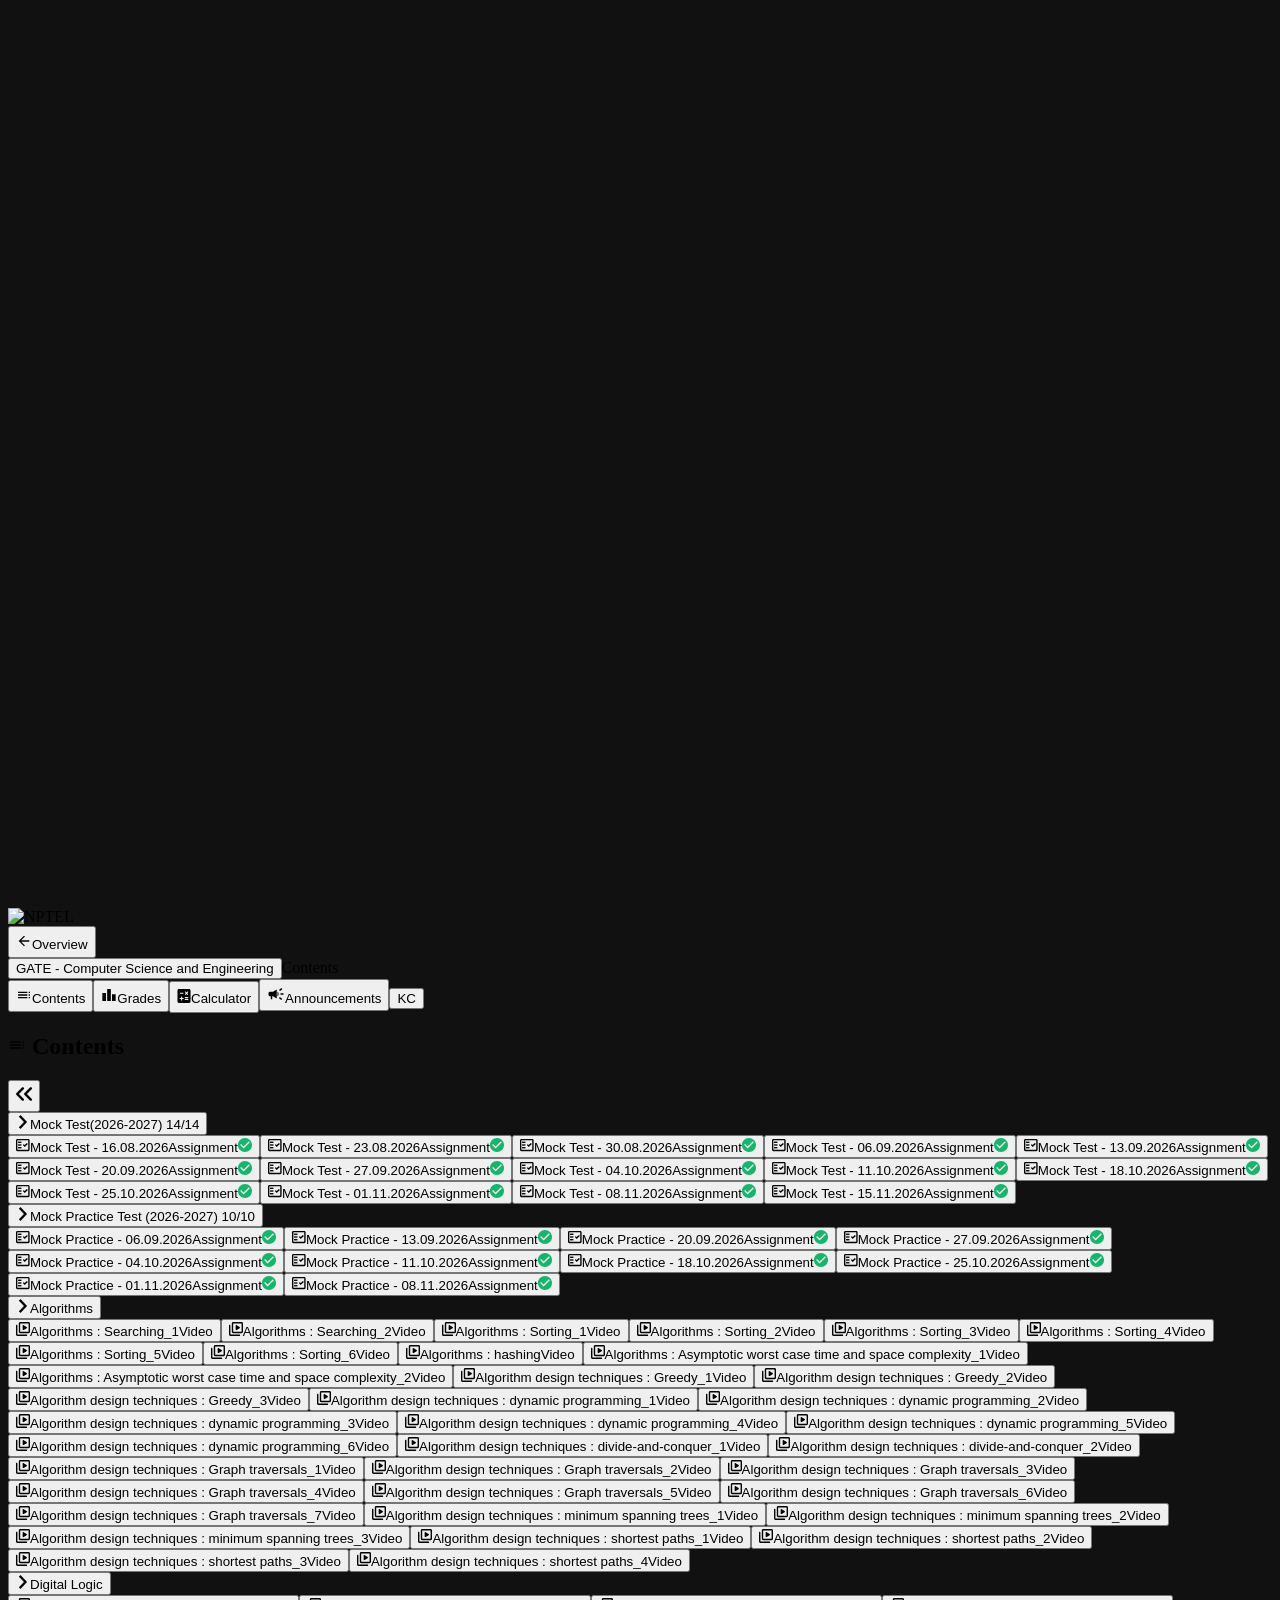
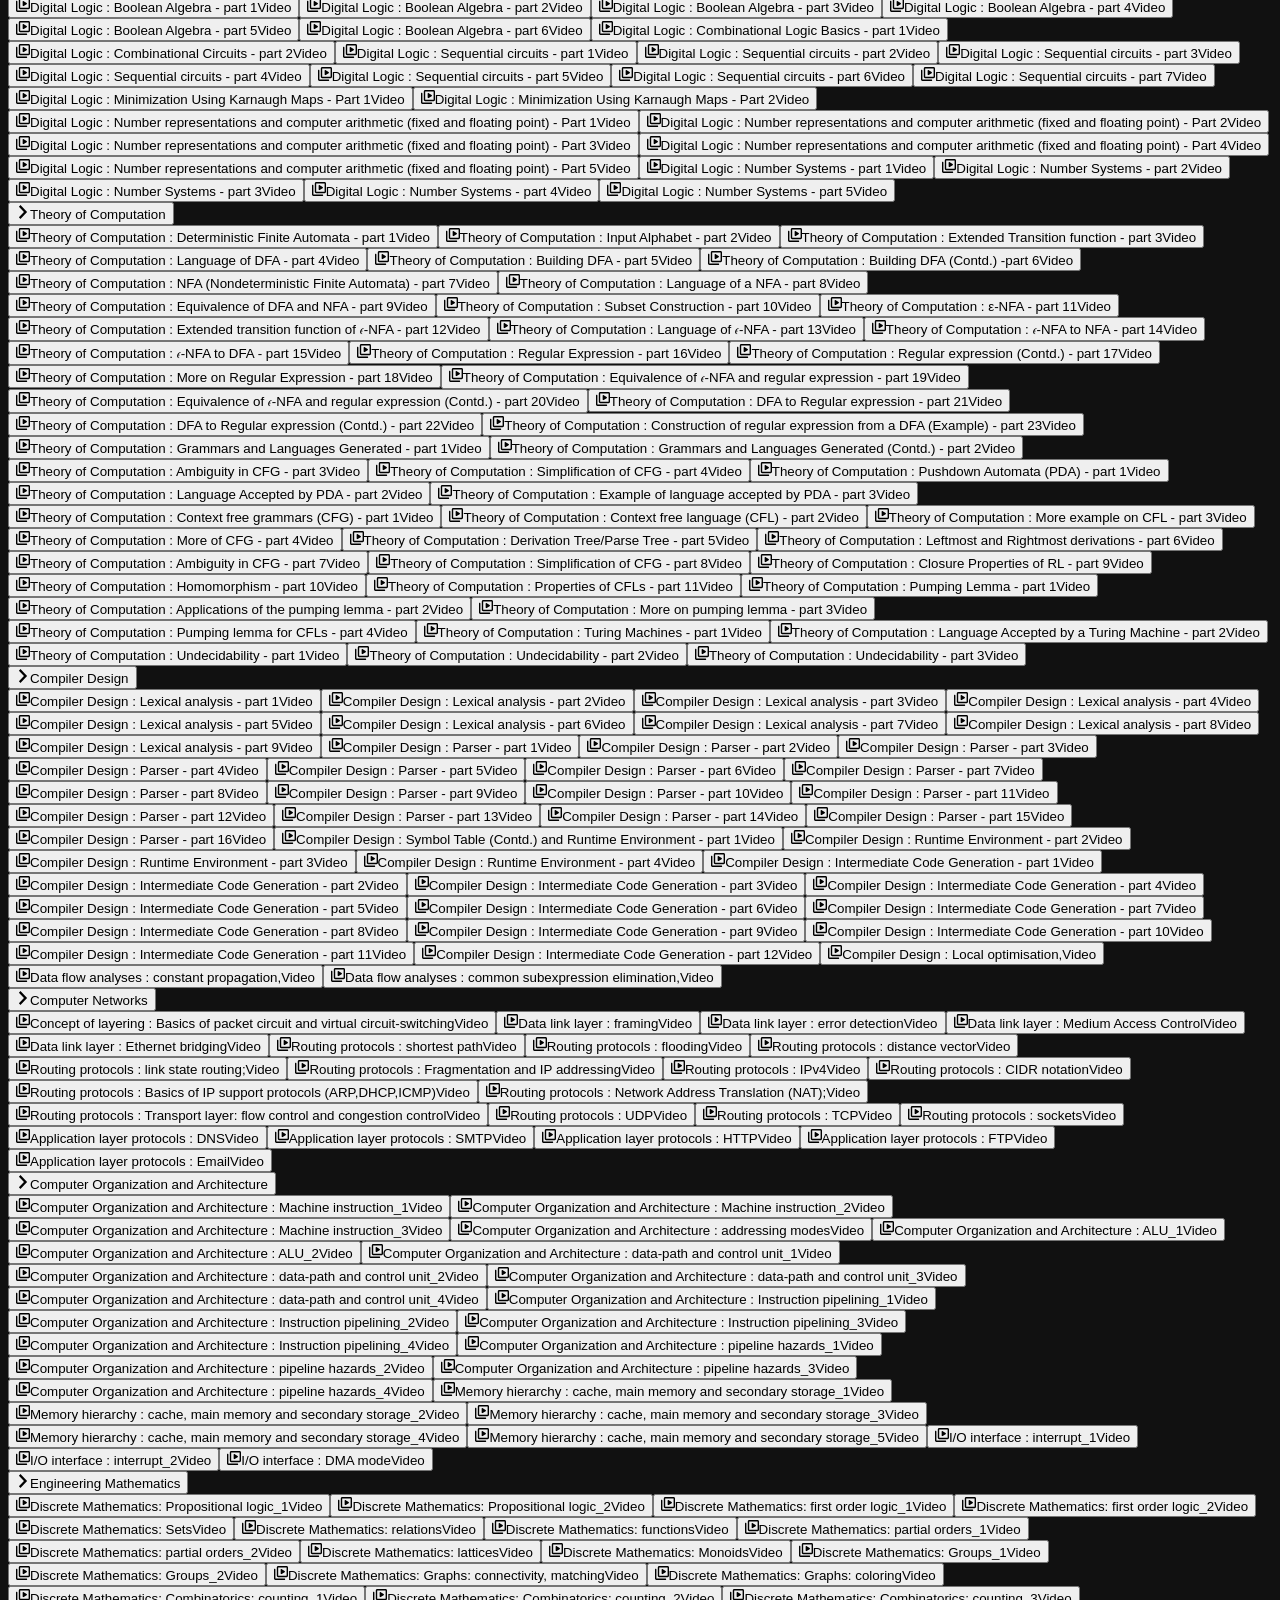
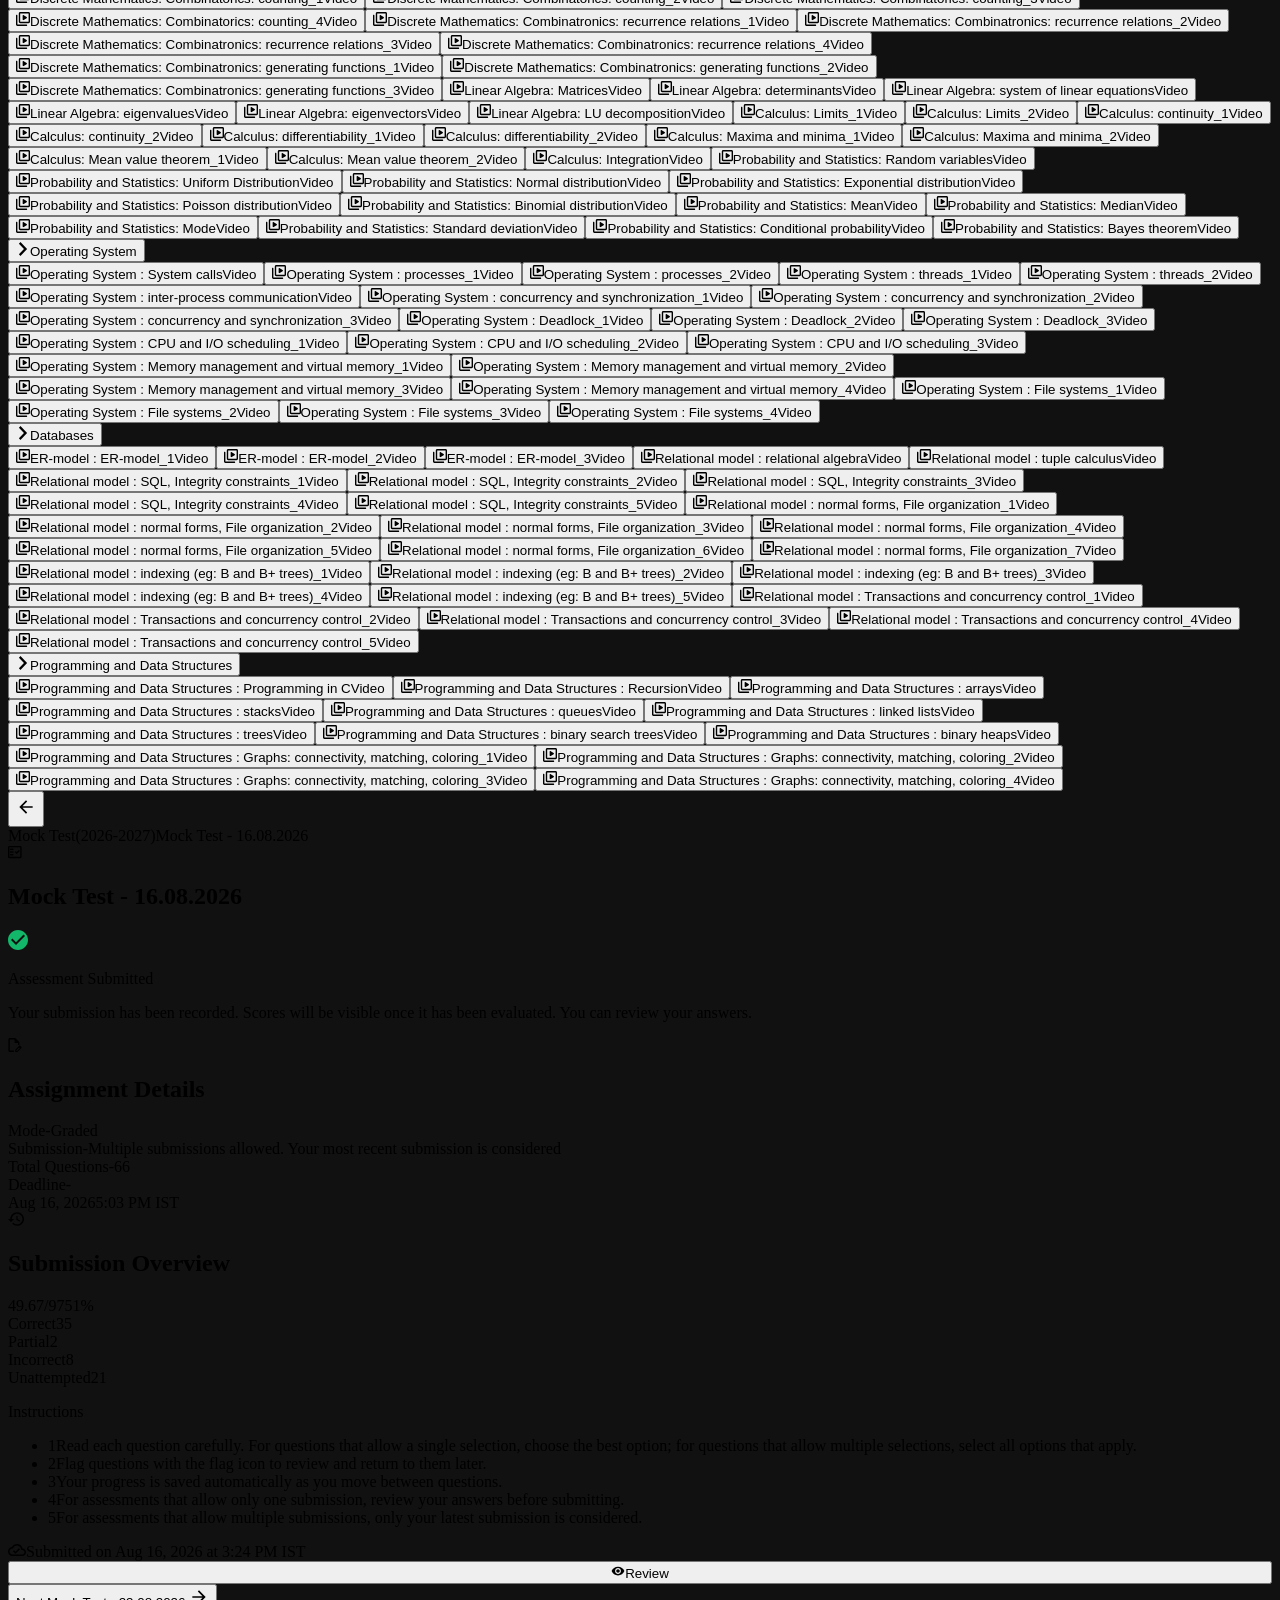
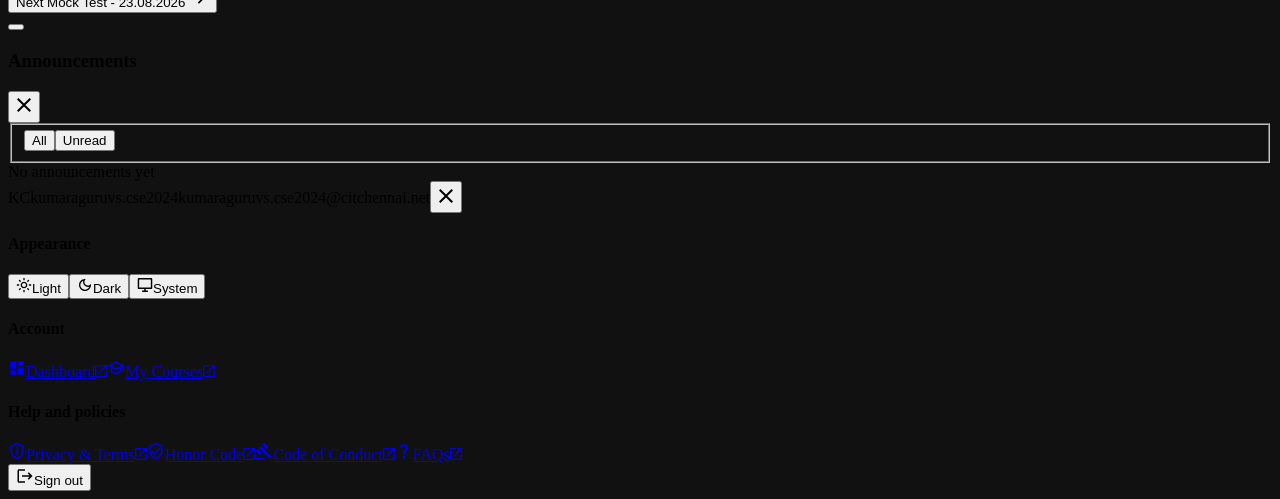
==== commit bcad3896: "Add secret URL token protection — public access blocked" ====
--- a/courses/ns_gate_cs/outline/index.html
+++ b/courses/ns_gate_cs/outline/index.html
@@ -1,7 +1,26 @@
 <!DOCTYPE html>
 
 <!-- saved from url=(0058)https://seek.nptel.ac.in/courses/ns_gate_cs/outline?id=389 -->
-<html data-beasties-container="" data-theme="dark" lang="en"><head><meta content="text/html; charset=utf-8" http-equiv="Content-Type"/><link crossorigin="" href="https://fonts.gstatic.com/" rel="preconnect"/>
+<html data-beasties-container="" data-theme="dark" lang="en"><head><script>
+(function() {
+  var SECRET = "qd5Dyvs0TJZBfGnKuAD-g_btcDg0VcdY";
+  var params = new URLSearchParams(window.location.search);
+  var stored = sessionStorage.getItem('nptel_token') || localStorage.getItem('nptel_token');
+
+  if (params.get('token') === SECRET) {
+    // Save token so navigation between pages works without repeating
+    sessionStorage.setItem('nptel_token', SECRET);
+    localStorage.setItem('nptel_token', SECRET);
+  } else if (stored === SECRET) {
+    // Already authorized from a previous page load
+  } else {
+    // Not authorized — blank the page
+    document.documentElement.innerHTML = '<html><head><title>404 Not Found</title></head><body style="margin:0;background:#111;color:#111;font-family:sans-serif;display:flex;align-items:center;justify-content:center;height:100vh"><p style="color:#111">404</p></body></html>';
+    history.replaceState(null, '', '/404');
+    throw new Error('Unauthorized');
+  }
+})();
+</script><meta content="text/html; charset=utf-8" http-equiv="Content-Type"/><link crossorigin="" href="https://fonts.gstatic.com/" rel="preconnect"/>
 <title>Courses :: NPTEL</title>
 <base href="/">
 <meta content="width=device-width, initial-scale=1, viewport-fit=cover" name="viewport"/>
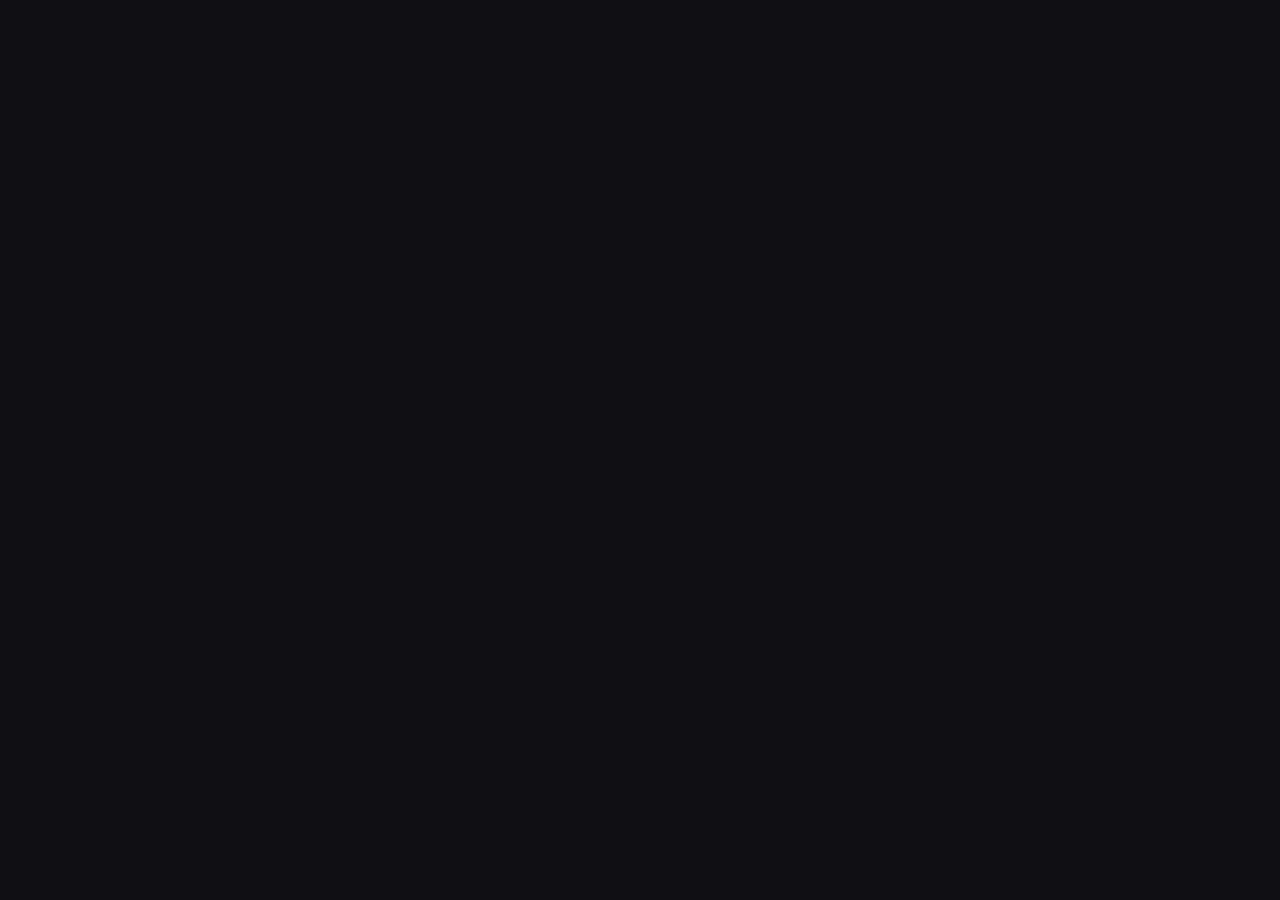
==== commit 4f8a852d: "Rebuild: clean pixel-perfect dark UI matching NPTEL design" ====
--- a/courses/ns_gate_cs/outline/index.html
+++ b/courses/ns_gate_cs/outline/index.html
@@ -1,792 +1,534 @@
 <!DOCTYPE html>
-
-<!-- saved from url=(0058)https://seek.nptel.ac.in/courses/ns_gate_cs/outline?id=389 -->
-<html data-beasties-container="" data-theme="dark" lang="en"><head><script>
+<html lang="en">
+<head>
+<meta charset="UTF-8">
+<meta name="viewport" content="width=device-width, initial-scale=1.0">
+<title>Courses :: NPTEL</title>
+<link rel="icon" href="https://seek.nptel.ac.in/favicon.ico">
+<link rel="preconnect" href="https://fonts.googleapis.com">
+<link href="https://fonts.googleapis.com/css2?family=Inter:wght@300;400;500;600;700&display=swap" rel="stylesheet">
+<style>
+*,*::before,*::after{box-sizing:border-box;margin:0;padding:0}
+:root{
+  --bg-base:#0f0f14;
+  --bg-surface:#16161d;
+  --bg-surface-strong:#1c1c26;
+  --bg-surface-subtle:#13131a;
+  --bg-primary:#5b6af5;
+  --color-border:#2a2a38;
+  --color-text:#e8e8f0;
+  --color-text-secondary:#8888a8;
+  --color-text-muted:#55556a;
+  --color-success:#12B76A;
+  --color-warning:#F79009;
+  --color-error:#F04438;
+  --color-partial:#fb923c;
+  --sidebar-width:200px;
+  --topbar-height:48px;
+  --font:'Inter',sans-serif;
+}
+body{font-family:var(--font);background:var(--bg-base);color:var(--color-text);height:100vh;overflow:hidden;display:flex;flex-direction:column;font-size:13px}
+
+/* TOP BAR */
+.topbar{height:var(--topbar-height);background:var(--bg-surface);border-bottom:1px solid var(--color-border);display:flex;align-items:center;padding:0 16px;gap:12px;flex-shrink:0;z-index:100}
+.topbar .logo{height:28px;width:auto}
+.topbar .divider{width:1px;height:20px;background:var(--color-border)}
+.topbar .breadcrumb{display:flex;align-items:center;gap:8px;color:var(--color-text-secondary);font-size:12px}
+.topbar .breadcrumb .back-btn{display:flex;align-items:center;gap:5px;background:#1e1e2e;border:1px solid var(--color-border);border-radius:20px;padding:4px 10px;cursor:pointer;color:var(--color-text);font-size:11px;font-family:var(--font)}
+.topbar .breadcrumb .back-btn:hover{border-color:var(--bg-primary)}
+.topbar .course-title{font-weight:600;font-size:13px;color:var(--color-text)}
+.topbar .page-label{color:var(--color-text-secondary);font-size:12px}
+.topbar .nav-actions{margin-left:auto;display:flex;align-items:center;gap:4px}
+.topbar .nav-btn{display:flex;align-items:center;gap:5px;padding:5px 10px;border-radius:6px;border:none;background:transparent;color:var(--color-text-secondary);cursor:pointer;font-size:11px;font-family:var(--font);transition:all .15s}
+.topbar .nav-btn:hover,.topbar .nav-btn.active{background:var(--bg-surface-strong);color:var(--color-text)}
+.topbar .nav-btn svg{width:14px;height:14px}
+.topbar .avatar{width:32px;height:32px;border-radius:50%;background:#c0392b;color:#fff;display:flex;align-items:center;justify-content:center;font-size:12px;font-weight:700;cursor:pointer;margin-left:8px;flex-shrink:0}
+
+/* MAIN LAYOUT */
+.main-layout{display:flex;flex:1;overflow:hidden}
+
+/* SIDEBAR */
+.sidebar{width:var(--sidebar-width);background:var(--bg-surface);border-right:1px solid var(--color-border);display:flex;flex-direction:column;overflow:hidden;flex-shrink:0}
+.sidebar-header{padding:10px 12px;display:flex;align-items:center;justify-content:space-between;border-bottom:1px solid var(--color-border);flex-shrink:0}
+.sidebar-header .label{font-size:10px;font-weight:700;letter-spacing:.08em;text-transform:uppercase;color:var(--color-text-secondary);display:flex;align-items:center;gap:6px}
+.sidebar-header svg{width:12px;height:12px;color:var(--color-text-secondary)}
+.sidebar-collapse{background:none;border:none;color:var(--color-text-secondary);cursor:pointer;padding:2px}
+.sidebar-scroll{overflow-y:auto;flex:1}
+.sidebar-scroll::-webkit-scrollbar{width:4px}
+.sidebar-scroll::-webkit-scrollbar-track{background:transparent}
+.sidebar-scroll::-webkit-scrollbar-thumb{background:var(--color-border);border-radius:2px}
+
+/* UNIT */
+.unit-container{border-left:3px solid transparent;transition:border-color .2s,background .2s}
+.unit-container.is-open{border-left-color:var(--bg-primary);background:rgba(91,106,245,.04)}
+.unit-header{width:100%;display:flex;align-items:center;gap:6px;padding:8px 10px;background:none;border:none;color:var(--color-text);cursor:pointer;font-family:var(--font);font-size:12px;text-align:left;transition:background .15s}
+.unit-header:hover{background:var(--bg-surface-strong)}
+.unit-chevron{flex-shrink:0;transition:transform .2s;color:var(--color-text-secondary)}
+.unit-container.is-open .unit-chevron{transform:rotate(90deg)}
+.unit-title{flex:1;font-weight:600;font-size:11.5px;color:var(--color-text)}
+.unit-count{font-size:10px;font-weight:600;padding:1px 6px;border-radius:10px;background:rgba(91,106,245,.2);color:var(--bg-primary)}
+.child-container{overflow:hidden;max-height:0;transition:max-height .25s ease}
+.unit-container.is-open .child-container{max-height:9999px}
+.child-row{width:100%;display:flex;align-items:flex-start;gap:7px;padding:7px 10px 7px 20px;background:none;border:none;color:var(--color-text-secondary);cursor:pointer;font-family:var(--font);text-align:left;transition:background .15s;border-bottom:none}
+.child-row:hover{background:rgba(255,255,255,.04);color:var(--color-text)}
+.child-row.selected{background:rgba(91,106,245,.08);color:var(--color-text)}
+.child-icon{flex-shrink:0;margin-top:2px;color:var(--color-text-muted)}
+.child-row.selected .child-icon{color:var(--bg-primary)}
+.child-text{flex:1}
+.child-title{display:block;font-size:11px;font-weight:500;line-height:1.3}
+.child-type{display:block;font-size:10px;color:var(--color-text-muted);margin-top:1px}
+.status-icon{flex-shrink:0;margin-top:3px}
+
+/* CONTENT AREA */
+.content-area{flex:1;display:flex;flex-direction:column;overflow:hidden;background:var(--bg-base)}
+.content-titlebar{padding:12px 24px;border-bottom:1px solid var(--color-border);background:var(--bg-surface);flex-shrink:0;display:flex;align-items:center;gap:10px}
+.content-breadcrumb{font-size:11px;color:var(--color-text-secondary)}
+.content-breadcrumb span{color:var(--color-text-secondary)}
+.content-title{font-size:16px;font-weight:700;color:var(--color-text)}
+
+.content-scroll{flex:1;overflow-y:auto;padding:20px 28px 20px}
+.content-scroll::-webkit-scrollbar{width:6px}
+.content-scroll::-webkit-scrollbar-track{background:transparent}
+.content-scroll::-webkit-scrollbar-thumb{background:var(--color-border);border-radius:3px}
+
+/* BANNER */
+.info-banner{border-radius:10px;padding:14px 18px;display:flex;align-items:flex-start;gap:14px;margin-bottom:18px}
+.info-banner.success{background:rgba(18,183,106,.08);border:1px solid rgba(18,183,106,.2)}
+.banner-icon{flex-shrink:0;margin-top:1px}
+.banner-text .title{font-size:14px;font-weight:600;color:var(--color-success);margin-bottom:4px}
+.banner-text .subtitle{font-size:12px;color:var(--color-text-secondary);line-height:1.5}
+
+/* CARDS */
+.card{background:var(--bg-surface);border:1px solid var(--color-border);border-radius:12px;margin-bottom:14px;overflow:hidden}
+.card-header{display:flex;align-items:center;gap:10px;padding:14px 18px;border-bottom:1px solid var(--color-border)}
+.card-header svg{color:var(--color-text-secondary);flex-shrink:0}
+.card-header h2{font-size:12px;font-weight:700;letter-spacing:.06em;text-transform:uppercase;color:var(--color-text-secondary)}
+.card-rows{padding:4px 0}
+.card-row{display:flex;align-items:flex-start;padding:11px 18px;gap:0}
+.card-row:not(:last-child){border-bottom:1px solid rgba(42,42,56,.5)}
+.card-row .key{width:160px;font-size:12px;color:var(--color-text-secondary);flex-shrink:0}
+.card-row .dash{color:var(--color-text-muted);margin:0 10px;font-size:12px}
+.card-row .value{font-size:12px;color:var(--color-text);flex:1}
+
+/* SCORE SECTION */
+.score-section{padding:18px 18px 14px}
+.score-row{display:flex;align-items:flex-start;justify-content:space-between;gap:20px;margin-bottom:14px}
+.score-display{display:flex;align-items:baseline;gap:4px}
+.score-earned{font-size:38px;font-weight:700;color:var(--color-text)}
+.score-slash{font-size:22px;color:var(--color-text-muted);margin:0 2px}
+.score-max{font-size:22px;color:var(--color-text-secondary)}
+.score-pct{font-size:20px;font-weight:700;color:var(--bg-primary);margin-left:8px}
+.stats-grid{display:flex;align-items:flex-start;gap:24px;padding-top:4px}
+.stat{text-align:center}
+.stat .label{font-size:10px;font-weight:600;letter-spacing:.06em;text-transform:uppercase;margin-bottom:4px}
+.stat.correct .label{color:var(--color-success)}
+.stat.partial .label{color:var(--color-partial)}
+.stat.incorrect .label{color:var(--color-error)}
+.stat.unattempted .label{color:var(--color-text-muted)}
+.stat .count{font-size:28px;font-weight:700;color:var(--color-text)}
+.stat-divider{width:1px;background:var(--color-border);height:40px;margin-top:8px}
+.stats-bar{height:5px;border-radius:4px;background:rgba(255,255,255,.06);overflow:hidden;display:flex;margin-top:2px}
+.bar-segment{height:100%;border-radius:0;transition:width .3s}
+.bar-correct{background:var(--color-success)}
+.bar-partial{background:var(--color-partial)}
+.bar-incorrect{background:var(--color-error)}
+
+/* INSTRUCTIONS */
+.instructions-card .card-header{border-bottom:1px solid var(--color-border)}
+.instr-list{padding:10px 18px 14px;list-style:none}
+.instr-list li{display:flex;align-items:flex-start;gap:10px;padding:8px 0;font-size:12px;color:var(--color-text-secondary);line-height:1.5}
+.instr-list li:not(:last-child){border-bottom:1px solid rgba(42,42,56,.4)}
+.instr-num{width:20px;height:20px;background:var(--bg-surface-strong);border-radius:50%;display:flex;align-items:center;justify-content:center;font-size:10px;font-weight:700;color:var(--bg-primary);flex-shrink:0;margin-top:1px}
+
+/* FOOTER */
+.content-footer{padding:10px 18px;border-top:1px solid var(--color-border);background:var(--bg-surface);display:flex;align-items:center;justify-content:space-between;flex-shrink:0;font-size:11px}
+.footer-submit-info{display:flex;align-items:center;gap:7px;color:var(--color-text-secondary)}
+.footer-submit-info svg{color:var(--color-text-muted)}
+.review-btn{background:var(--color-success);color:#fff;border:none;border-radius:8px;padding:8px 20px;font-size:12px;font-weight:600;cursor:pointer;font-family:var(--font);display:flex;align-items:center;gap:6px;transition:filter .15s}
+.review-btn:hover{filter:brightness(1.1)}
+
+/* BOTTOM NAV */
+.bottom-nav{height:56px;background:var(--bg-surface);border-top:1px solid var(--color-border);display:flex;align-items:center;justify-content:flex-end;padding:0 16px;gap:8px;flex-shrink:0}
+.nav-pill{display:flex;align-items:center;gap:8px;background:var(--bg-surface-strong);border:1px solid var(--color-border);border-radius:10px;padding:7px 14px;cursor:pointer;font-family:var(--font);color:var(--color-text);transition:border-color .15s}
+.nav-pill:hover{border-color:var(--bg-primary)}
+.nav-pill.next-pill{background:var(--bg-primary);border-color:var(--bg-primary);color:#fff}
+.nav-pill.next-pill:hover{filter:brightness(1.1)}
+.nav-pill .pill-label{font-size:10px;font-weight:600;text-transform:uppercase;letter-spacing:.05em;opacity:.7}
+.nav-pill .pill-title{font-size:12px;font-weight:600}
+.nav-pill-text{display:flex;flex-direction:column;text-align:right}
+.nav-pill.prev-pill .nav-pill-text{text-align:left}
+.nav-pill svg{width:18px;height:18px;flex-shrink:0}
+
+/* SVG ICONS */
+svg{vertical-align:middle}
+
+/* SECTION LABEL */
+.section-title-row{display:flex;align-items:center;gap:8px;margin-bottom:4px}
+
+/* OTHER UNITS */
+.other-units-section{padding:4px 0}
+</style>
+</head>
+<body>
+<script>
 (function() {
   var SECRET = "qd5Dyvs0TJZBfGnKuAD-g_btcDg0VcdY";
   var params = new URLSearchParams(window.location.search);
   var stored = sessionStorage.getItem('nptel_token') || localStorage.getItem('nptel_token');
-
   if (params.get('token') === SECRET) {
-    // Save token so navigation between pages works without repeating
     sessionStorage.setItem('nptel_token', SECRET);
     localStorage.setItem('nptel_token', SECRET);
   } else if (stored === SECRET) {
-    // Already authorized from a previous page load
+    // ok
   } else {
-    // Not authorized — blank the page
-    document.documentElement.innerHTML = '<html><head><title>404 Not Found</title></head><body style="margin:0;background:#111;color:#111;font-family:sans-serif;display:flex;align-items:center;justify-content:center;height:100vh"><p style="color:#111">404</p></body></html>';
-    history.replaceState(null, '', '/404');
+    document.documentElement.innerHTML = '<html><head><title>404</title></head><body style="margin:0;background:#0f0f14;height:100vh;display:flex;align-items:center;justify-content:center"><p style="color:#0f0f14">404</p></body></html>';
     throw new Error('Unauthorized');
   }
 })();
-</script><meta content="text/html; charset=utf-8" http-equiv="Content-Type"/><link crossorigin="" href="https://fonts.gstatic.com/" rel="preconnect"/>
-<title>Courses :: NPTEL</title>
-<base href="/">
-<meta content="width=device-width, initial-scale=1, viewport-fit=cover" name="viewport"/>
-<link href="https://seek.nptel.ac.in/favicon.ico" rel="icon" type="image/x-icon"/>
-<link href="./Courses __ NPTEL_files/font-awesome.min.css" rel="stylesheet"/>
-<script gapi_processed="true" src="./Courses __ NPTEL_files/api.js" type="text/javascript"></script>
-<script gapi_processed="true" src="./Courses __ NPTEL_files/platform.js"></script>
-<style>@font-face{font-family:'Roboto';font-style:normal;font-weight:300;font-stretch:100%;font-display:swap;src:url(https://fonts.gstatic.com/s/roboto/v51/KFO7CnqEu92Fr1ME7kSn66aGLdTylUAMa3GUBGEe.woff2) format('woff2');unicode-range:U+0460-052F, U+1C80-1C8A, U+20B4, U+2DE0-2DFF, U+A640-A69F, U+FE2E-FE2F;}@font-face{font-family:'Roboto';font-style:normal;font-weight:300;font-stretch:100%;font-display:swap;src:url(https://fonts.gstatic.com/s/roboto/v51/KFO7CnqEu92Fr1ME7kSn66aGLdTylUAMa3iUBGEe.woff2) format('woff2');unicode-range:U+0301, U+0400-045F, U+0490-0491, U+04B0-04B1, U+2116;}@font-face{font-family:'Roboto';font-style:normal;font-weight:300;font-stretch:100%;font-display:swap;src:url(https://fonts.gstatic.com/s/roboto/v51/KFO7CnqEu92Fr1ME7kSn66aGLdTylUAMa3CUBGEe.woff2) format('woff2');unicode-range:U+1F00-1FFF;}@font-face{font-family:'Roboto';font-style:normal;font-weight:300;font-stretch:100%;font-display:swap;src:url(https://fonts.gstatic.com/s/roboto/v51/KFO7CnqEu92Fr1ME7kSn66aGLdTylUAMa3-UBGEe.woff2) format('woff2');unicode-range:U+0370-0377, U+037A-037F, U+0384-038A, U+038C, U+038E-03A1, U+03A3-03FF;}@font-face{font-family:'Roboto';font-style:normal;font-weight:300;font-stretch:100%;font-display:swap;src:url(https://fonts.gstatic.com/s/roboto/v51/KFO7CnqEu92Fr1ME7kSn66aGLdTylUAMawCUBGEe.woff2) format('woff2');unicode-range:U+0302-0303, U+0305, U+0307-0308, U+0310, U+0312, U+0315, U+031A, U+0326-0327, U+032C, U+032F-0330, U+0332-0333, U+0338, U+033A, U+0346, U+034D, U+0391-03A1, U+03A3-03A9, U+03B1-03C9, U+03D1, U+03D5-03D6, U+03F0-03F1, U+03F4-03F5, U+2016-2017, U+2034-2038, U+203C, U+2040, U+2043, U+2047, U+2050, U+2057, U+205F, U+2070-2071, U+2074-209F, U+20D0-20DC, U+20E1, U+20E5-20EF, U+2100-2112, U+2114-2115, U+2117-2121, U+2123-214F, U+2190, U+2192, U+2194-21AE, U+21B0-21E5, U+21F1-21F2, U+21F4-2211, U+2213-2214, U+2216-22FF, U+2308-230B, U+2310, U+2319, U+231C-2321, U+2336-237A, U+237C, U+2395, U+239B-23B7, U+23D0, U+23DC-23E1, U+2474-2475, U+25AF, U+25B3, U+25B7, U+25BD, U+25C1, U+25CA, U+25CC, U+25FB, U+266D-266F, U+27C0-27FF, U+2900-2AFF, U+2B0E-2B11, U+2B30-2B4C, U+2BFE, U+3030, U+FF5B, U+FF5D, U+1D400-1D7FF, U+1EE00-1EEFF;}@font-face{font-family:'Roboto';font-style:normal;font-weight:300;font-stretch:100%;font-display:swap;src:url(https://fonts.gstatic.com/s/roboto/v51/KFO7CnqEu92Fr1ME7kSn66aGLdTylUAMaxKUBGEe.woff2) format('woff2');unicode-range:U+0001-000C, U+000E-001F, U+007F-009F, U+20DD-20E0, U+20E2-20E4, U+2150-218F, U+2190, U+2192, U+2194-2199, U+21AF, U+21E6-21F0, U+21F3, U+2218-2219, U+2299, U+22C4-22C6, U+2300-243F, U+2440-244A, U+2460-24FF, U+25A0-27BF, U+2800-28FF, U+2921-2922, U+2981, U+29BF, U+29EB, U+2B00-2BFF, U+4DC0-4DFF, U+FFF9-FFFB, U+10140-1018E, U+10190-1019C, U+101A0, U+101D0-101FD, U+102E0-102FB, U+10E60-10E7E, U+1D2C0-1D2D3, U+1D2E0-1D37F, U+1F000-1F0FF, U+1F100-1F1AE, U+1F1E6-1F1FF, U+1F30D-1F30F, U+1F315, U+1F31C, U+1F31E, U+1F320-1F32C, U+1F336, U+1F378, U+1F37D, U+1F382, U+1F393-1F39F, U+1F3A7-1F3A8, U+1F3AC-1F3AF, U+1F3C2, U+1F3C4-1F3C6, U+1F3CA-1F3CE, U+1F3D4-1F3E0, U+1F3ED, U+1F3F1-1F3F3, U+1F3F5-1F3F7, U+1F408, U+1F415, U+1F41F, U+1F426, U+1F43F, U+1F441-1F442, U+1F444, U+1F446-1F449, U+1F44C-1F44E, U+1F453, U+1F46A, U+1F47D, U+1F4A3, U+1F4B0, U+1F4B3, U+1F4B9, U+1F4BB, U+1F4BF, U+1F4C8-1F4CB, U+1F4D6, U+1F4DA, U+1F4DF, U+1F4E3-1F4E6, U+1F4EA-1F4ED, U+1F4F7, U+1F4F9-1F4FB, U+1F4FD-1F4FE, U+1F503, U+1F507-1F50B, U+1F50D, U+1F512-1F513, U+1F53E-1F54A, U+1F54F-1F5FA, U+1F610, U+1F650-1F67F, U+1F687, U+1F68D, U+1F691, U+1F694, U+1F698, U+1F6AD, U+1F6B2, U+1F6B9-1F6BA, U+1F6BC, U+1F6C6-1F6CF, U+1F6D3-1F6D7, U+1F6E0-1F6EA, U+1F6F0-1F6F3, U+1F6F7-1F6FC, U+1F700-1F80B, U+1F810-1F847, U+1F850-1F859, U+1F860-1F887, U+1F890-1F8AD, U+1F8B0-1F8BB, U+1F8C0-1F8C1, U+1F8D0-1F8D8, U+1F900-1F90B, U+1F93B, U+1F946, U+1F984, U+1F996, U+1F9E9, U+1FA00-1FA6F, U+1FA70-1FA7C, U+1FA80-1FAC6, U+1FAC8, U+1FACC-1FADD, U+1FADF-1FAEB, U+1FAEF-1FAFA, U+1FB00-1FBFF;}@font-face{font-family:'Roboto';font-style:normal;font-weight:300;font-stretch:100%;font-display:swap;src:url(https://fonts.gstatic.com/s/roboto/v51/KFO7CnqEu92Fr1ME7kSn66aGLdTylUAMa3OUBGEe.woff2) format('woff2');unicode-range:U+0102-0103, U+0110-0111, U+0128-0129, U+0168-0169, U+01A0-01A1, U+01AF-01B0, U+0300-0301, U+0303-0304, U+0308-0309, U+0323, U+0329, U+1EA0-1EF9, U+20AB;}@font-face{font-family:'Roboto';font-style:normal;font-weight:300;font-stretch:100%;font-display:swap;src:url(https://fonts.gstatic.com/s/roboto/v51/KFO7CnqEu92Fr1ME7kSn66aGLdTylUAMa3KUBGEe.woff2) format('woff2');unicode-range:U+0100-02BA, U+02BD-02C5, U+02C7-02CC, U+02CE-02D7, U+02DD-02FF, U+0304, U+0308, U+0329, U+1D00-1DBF, U+1E00-1E9F, U+1EF2-1EFF, U+2020, U+20A0-20AB, U+20AD-20C4, U+2113, U+2C60-2C7F, U+A720-A7FF;}@font-face{font-family:'Roboto';font-style:normal;font-weight:300;font-stretch:100%;font-display:swap;src:url(https://fonts.gstatic.com/s/roboto/v51/KFO7CnqEu92Fr1ME7kSn66aGLdTylUAMa3yUBA.woff2) format('woff2');unicode-range:U+0000-00FF, U+0131, U+0152-0153, U+02BB-02BC, U+02C6, U+02DA, U+02DC, U+0304, U+0308, U+0329, U+2000-206F, U+20AC, U+2122, U+2191, U+2193, U+2212, U+2215, U+FEFF, U+FFFD;}@font-face{font-family:'Roboto';font-style:normal;font-weight:400;font-stretch:100%;font-display:swap;src:url(https://fonts.gstatic.com/s/roboto/v51/KFO7CnqEu92Fr1ME7kSn66aGLdTylUAMa3GUBGEe.woff2) format('woff2');unicode-range:U+0460-052F, U+1C80-1C8A, U+20B4, U+2DE0-2DFF, U+A640-A69F, U+FE2E-FE2F;}@font-face{font-family:'Roboto';font-style:normal;font-weight:400;font-stretch:100%;font-display:swap;src:url(https://fonts.gstatic.com/s/roboto/v51/KFO7CnqEu92Fr1ME7kSn66aGLdTylUAMa3iUBGEe.woff2) format('woff2');unicode-range:U+0301, U+0400-045F, U+0490-0491, U+04B0-04B1, U+2116;}@font-face{font-family:'Roboto';font-style:normal;font-weight:400;font-stretch:100%;font-display:swap;src:url(https://fonts.gstatic.com/s/roboto/v51/KFO7CnqEu92Fr1ME7kSn66aGLdTylUAMa3CUBGEe.woff2) format('woff2');unicode-range:U+1F00-1FFF;}@font-face{font-family:'Roboto';font-style:normal;font-weight:400;font-stretch:100%;font-display:swap;src:url(https://fonts.gstatic.com/s/roboto/v51/KFO7CnqEu92Fr1ME7kSn66aGLdTylUAMa3-UBGEe.woff2) format('woff2');unicode-range:U+0370-0377, U+037A-037F, U+0384-038A, U+038C, U+038E-03A1, U+03A3-03FF;}@font-face{font-family:'Roboto';font-style:normal;font-weight:400;font-stretch:100%;font-display:swap;src:url(https://fonts.gstatic.com/s/roboto/v51/KFO7CnqEu92Fr1ME7kSn66aGLdTylUAMawCUBGEe.woff2) format('woff2');unicode-range:U+0302-0303, U+0305, U+0307-0308, U+0310, U+0312, U+0315, U+031A, U+0326-0327, U+032C, U+032F-0330, U+0332-0333, U+0338, U+033A, U+0346, U+034D, U+0391-03A1, U+03A3-03A9, U+03B1-03C9, U+03D1, U+03D5-03D6, U+03F0-03F1, U+03F4-03F5, U+2016-2017, U+2034-2038, U+203C, U+2040, U+2043, U+2047, U+2050, U+2057, U+205F, U+2070-2071, U+2074-209F, U+20D0-20DC, U+20E1, U+20E5-20EF, U+2100-2112, U+2114-2115, U+2117-2121, U+2123-214F, U+2190, U+2192, U+2194-21AE, U+21B0-21E5, U+21F1-21F2, U+21F4-2211, U+2213-2214, U+2216-22FF, U+2308-230B, U+2310, U+2319, U+231C-2321, U+2336-237A, U+237C, U+2395, U+239B-23B7, U+23D0, U+23DC-23E1, U+2474-2475, U+25AF, U+25B3, U+25B7, U+25BD, U+25C1, U+25CA, U+25CC, U+25FB, U+266D-266F, U+27C0-27FF, U+2900-2AFF, U+2B0E-2B11, U+2B30-2B4C, U+2BFE, U+3030, U+FF5B, U+FF5D, U+1D400-1D7FF, U+1EE00-1EEFF;}@font-face{font-family:'Roboto';font-style:normal;font-weight:400;font-stretch:100%;font-display:swap;src:url(https://fonts.gstatic.com/s/roboto/v51/KFO7CnqEu92Fr1ME7kSn66aGLdTylUAMaxKUBGEe.woff2) format('woff2');unicode-range:U+0001-000C, U+000E-001F, U+007F-009F, U+20DD-20E0, U+20E2-20E4, U+2150-218F, U+2190, U+2192, U+2194-2199, U+21AF, U+21E6-21F0, U+21F3, U+2218-2219, U+2299, U+22C4-22C6, U+2300-243F, U+2440-244A, U+2460-24FF, U+25A0-27BF, U+2800-28FF, U+2921-2922, U+2981, U+29BF, U+29EB, U+2B00-2BFF, U+4DC0-4DFF, U+FFF9-FFFB, U+10140-1018E, U+10190-1019C, U+101A0, U+101D0-101FD, U+102E0-102FB, U+10E60-10E7E, U+1D2C0-1D2D3, U+1D2E0-1D37F, U+1F000-1F0FF, U+1F100-1F1AE, U+1F1E6-1F1FF, U+1F30D-1F30F, U+1F315, U+1F31C, U+1F31E, U+1F320-1F32C, U+1F336, U+1F378, U+1F37D, U+1F382, U+1F393-1F39F, U+1F3A7-1F3A8, U+1F3AC-1F3AF, U+1F3C2, U+1F3C4-1F3C6, U+1F3CA-1F3CE, U+1F3D4-1F3E0, U+1F3ED, U+1F3F1-1F3F3, U+1F3F5-1F3F7, U+1F408, U+1F415, U+1F41F, U+1F426, U+1F43F, U+1F441-1F442, U+1F444, U+1F446-1F449, U+1F44C-1F44E, U+1F453, U+1F46A, U+1F47D, U+1F4A3, U+1F4B0, U+1F4B3, U+1F4B9, U+1F4BB, U+1F4BF, U+1F4C8-1F4CB, U+1F4D6, U+1F4DA, U+1F4DF, U+1F4E3-1F4E6, U+1F4EA-1F4ED, U+1F4F7, U+1F4F9-1F4FB, U+1F4FD-1F4FE, U+1F503, U+1F507-1F50B, U+1F50D, U+1F512-1F513, U+1F53E-1F54A, U+1F54F-1F5FA, U+1F610, U+1F650-1F67F, U+1F687, U+1F68D, U+1F691, U+1F694, U+1F698, U+1F6AD, U+1F6B2, U+1F6B9-1F6BA, U+1F6BC, U+1F6C6-1F6CF, U+1F6D3-1F6D7, U+1F6E0-1F6EA, U+1F6F0-1F6F3, U+1F6F7-1F6FC, U+1F700-1F80B, U+1F810-1F847, U+1F850-1F859, U+1F860-1F887, U+1F890-1F8AD, U+1F8B0-1F8BB, U+1F8C0-1F8C1, U+1F8D0-1F8D8, U+1F900-1F90B, U+1F93B, U+1F946, U+1F984, U+1F996, U+1F9E9, U+1FA00-1FA6F, U+1FA70-1FA7C, U+1FA80-1FAC6, U+1FAC8, U+1FACC-1FADD, U+1FADF-1FAEB, U+1FAEF-1FAFA, U+1FB00-1FBFF;}@font-face{font-family:'Roboto';font-style:normal;font-weight:400;font-stretch:100%;font-display:swap;src:url(https://fonts.gstatic.com/s/roboto/v51/KFO7CnqEu92Fr1ME7kSn66aGLdTylUAMa3OUBGEe.woff2) format('woff2');unicode-range:U+0102-0103, U+0110-0111, U+0128-0129, U+0168-0169, U+01A0-01A1, U+01AF-01B0, U+0300-0301, U+0303-0304, U+0308-0309, U+0323, U+0329, U+1EA0-1EF9, U+20AB;}@font-face{font-family:'Roboto';font-style:normal;font-weight:400;font-stretch:100%;font-display:swap;src:url(https://fonts.gstatic.com/s/roboto/v51/KFO7CnqEu92Fr1ME7kSn66aGLdTylUAMa3KUBGEe.woff2) format('woff2');unicode-range:U+0100-02BA, U+02BD-02C5, U+02C7-02CC, U+02CE-02D7, U+02DD-02FF, U+0304, U+0308, U+0329, U+1D00-1DBF, U+1E00-1E9F, U+1EF2-1EFF, U+2020, U+20A0-20AB, U+20AD-20C4, U+2113, U+2C60-2C7F, U+A720-A7FF;}@font-face{font-family:'Roboto';font-style:normal;font-weight:400;font-stretch:100%;font-display:swap;src:url(https://fonts.gstatic.com/s/roboto/v51/KFO7CnqEu92Fr1ME7kSn66aGLdTylUAMa3yUBA.woff2) format('woff2');unicode-range:U+0000-00FF, U+0131, U+0152-0153, U+02BB-02BC, U+02C6, U+02DA, U+02DC, U+0304, U+0308, U+0329, U+2000-206F, U+20AC, U+2122, U+2191, U+2193, U+2212, U+2215, U+FEFF, U+FFFD;}@font-face{font-family:'Roboto';font-style:normal;font-weight:500;font-stretch:100%;font-display:swap;src:url(https://fonts.gstatic.com/s/roboto/v51/KFO7CnqEu92Fr1ME7kSn66aGLdTylUAMa3GUBGEe.woff2) format('woff2');unicode-range:U+0460-052F, U+1C80-1C8A, U+20B4, U+2DE0-2DFF, U+A640-A69F, U+FE2E-FE2F;}@font-face{font-family:'Roboto';font-style:normal;font-weight:500;font-stretch:100%;font-display:swap;src:url(https://fonts.gstatic.com/s/roboto/v51/KFO7CnqEu92Fr1ME7kSn66aGLdTylUAMa3iUBGEe.woff2) format('woff2');unicode-range:U+0301, U+0400-045F, U+0490-0491, U+04B0-04B1, U+2116;}@font-face{font-family:'Roboto';font-style:normal;font-weight:500;font-stretch:100%;font-display:swap;src:url(https://fonts.gstatic.com/s/roboto/v51/KFO7CnqEu92Fr1ME7kSn66aGLdTylUAMa3CUBGEe.woff2) format('woff2');unicode-range:U+1F00-1FFF;}@font-face{font-family:'Roboto';font-style:normal;font-weight:500;font-stretch:100%;font-display:swap;src:url(https://fonts.gstatic.com/s/roboto/v51/KFO7CnqEu92Fr1ME7kSn66aGLdTylUAMa3-UBGEe.woff2) format('woff2');unicode-range:U+0370-0377, U+037A-037F, U+0384-038A, U+038C, U+038E-03A1, U+03A3-03FF;}@font-face{font-family:'Roboto';font-style:normal;font-weight:500;font-stretch:100%;font-display:swap;src:url(https://fonts.gstatic.com/s/roboto/v51/KFO7CnqEu92Fr1ME7kSn66aGLdTylUAMawCUBGEe.woff2) format('woff2');unicode-range:U+0302-0303, U+0305, U+0307-0308, U+0310, U+0312, U+0315, U+031A, U+0326-0327, U+032C, U+032F-0330, U+0332-0333, U+0338, U+033A, U+0346, U+034D, U+0391-03A1, U+03A3-03A9, U+03B1-03C9, U+03D1, U+03D5-03D6, U+03F0-03F1, U+03F4-03F5, U+2016-2017, U+2034-2038, U+203C, U+2040, U+2043, U+2047, U+2050, U+2057, U+205F, U+2070-2071, U+2074-209F, U+20D0-20DC, U+20E1, U+20E5-20EF, U+2100-2112, U+2114-2115, U+2117-2121, U+2123-214F, U+2190, U+2192, U+2194-21AE, U+21B0-21E5, U+21F1-21F2, U+21F4-2211, U+2213-2214, U+2216-22FF, U+2308-230B, U+2310, U+2319, U+231C-2321, U+2336-237A, U+237C, U+2395, U+239B-23B7, U+23D0, U+23DC-23E1, U+2474-2475, U+25AF, U+25B3, U+25B7, U+25BD, U+25C1, U+25CA, U+25CC, U+25FB, U+266D-266F, U+27C0-27FF, U+2900-2AFF, U+2B0E-2B11, U+2B30-2B4C, U+2BFE, U+3030, U+FF5B, U+FF5D, U+1D400-1D7FF, U+1EE00-1EEFF;}@font-face{font-family:'Roboto';font-style:normal;font-weight:500;font-stretch:100%;font-display:swap;src:url(https://fonts.gstatic.com/s/roboto/v51/KFO7CnqEu92Fr1ME7kSn66aGLdTylUAMaxKUBGEe.woff2) format('woff2');unicode-range:U+0001-000C, U+000E-001F, U+007F-009F, U+20DD-20E0, U+20E2-20E4, U+2150-218F, U+2190, U+2192, U+2194-2199, U+21AF, U+21E6-21F0, U+21F3, U+2218-2219, U+2299, U+22C4-22C6, U+2300-243F, U+2440-244A, U+2460-24FF, U+25A0-27BF, U+2800-28FF, U+2921-2922, U+2981, U+29BF, U+29EB, U+2B00-2BFF, U+4DC0-4DFF, U+FFF9-FFFB, U+10140-1018E, U+10190-1019C, U+101A0, U+101D0-101FD, U+102E0-102FB, U+10E60-10E7E, U+1D2C0-1D2D3, U+1D2E0-1D37F, U+1F000-1F0FF, U+1F100-1F1AE, U+1F1E6-1F1FF, U+1F30D-1F30F, U+1F315, U+1F31C, U+1F31E, U+1F320-1F32C, U+1F336, U+1F378, U+1F37D, U+1F382, U+1F393-1F39F, U+1F3A7-1F3A8, U+1F3AC-1F3AF, U+1F3C2, U+1F3C4-1F3C6, U+1F3CA-1F3CE, U+1F3D4-1F3E0, U+1F3ED, U+1F3F1-1F3F3, U+1F3F5-1F3F7, U+1F408, U+1F415, U+1F41F, U+1F426, U+1F43F, U+1F441-1F442, U+1F444, U+1F446-1F449, U+1F44C-1F44E, U+1F453, U+1F46A, U+1F47D, U+1F4A3, U+1F4B0, U+1F4B3, U+1F4B9, U+1F4BB, U+1F4BF, U+1F4C8-1F4CB, U+1F4D6, U+1F4DA, U+1F4DF, U+1F4E3-1F4E6, U+1F4EA-1F4ED, U+1F4F7, U+1F4F9-1F4FB, U+1F4FD-1F4FE, U+1F503, U+1F507-1F50B, U+1F50D, U+1F512-1F513, U+1F53E-1F54A, U+1F54F-1F5FA, U+1F610, U+1F650-1F67F, U+1F687, U+1F68D, U+1F691, U+1F694, U+1F698, U+1F6AD, U+1F6B2, U+1F6B9-1F6BA, U+1F6BC, U+1F6C6-1F6CF, U+1F6D3-1F6D7, U+1F6E0-1F6EA, U+1F6F0-1F6F3, U+1F6F7-1F6FC, U+1F700-1F80B, U+1F810-1F847, U+1F850-1F859, U+1F860-1F887, U+1F890-1F8AD, U+1F8B0-1F8BB, U+1F8C0-1F8C1, U+1F8D0-1F8D8, U+1F900-1F90B, U+1F93B, U+1F946, U+1F984, U+1F996, U+1F9E9, U+1FA00-1FA6F, U+1FA70-1FA7C, U+1FA80-1FAC6, U+1FAC8, U+1FACC-1FADD, U+1FADF-1FAEB, U+1FAEF-1FAFA, U+1FB00-1FBFF;}@font-face{font-family:'Roboto';font-style:normal;font-weight:500;font-stretch:100%;font-display:swap;src:url(https://fonts.gstatic.com/s/roboto/v51/KFO7CnqEu92Fr1ME7kSn66aGLdTylUAMa3OUBGEe.woff2) format('woff2');unicode-range:U+0102-0103, U+0110-0111, U+0128-0129, U+0168-0169, U+01A0-01A1, U+01AF-01B0, U+0300-0301, U+0303-0304, U+0308-0309, U+0323, U+0329, U+1EA0-1EF9, U+20AB;}@font-face{font-family:'Roboto';font-style:normal;font-weight:500;font-stretch:100%;font-display:swap;src:url(https://fonts.gstatic.com/s/roboto/v51/KFO7CnqEu92Fr1ME7kSn66aGLdTylUAMa3KUBGEe.woff2) format('woff2');unicode-range:U+0100-02BA, U+02BD-02C5, U+02C7-02CC, U+02CE-02D7, U+02DD-02FF, U+0304, U+0308, U+0329, U+1D00-1DBF, U+1E00-1E9F, U+1EF2-1EFF, U+2020, U+20A0-20AB, U+20AD-20C4, U+2113, U+2C60-2C7F, U+A720-A7FF;}@font-face{font-family:'Roboto';font-style:normal;font-weight:500;font-stretch:100%;font-display:swap;src:url(https://fonts.gstatic.com/s/roboto/v51/KFO7CnqEu92Fr1ME7kSn66aGLdTylUAMa3yUBA.woff2) format('woff2');unicode-range:U+0000-00FF, U+0131, U+0152-0153, U+02BB-02BC, U+02C6, U+02DA, U+02DC, U+0304, U+0308, U+0329, U+2000-206F, U+20AC, U+2122, U+2191, U+2193, U+2212, U+2215, U+FEFF, U+FFFD;}@font-face{font-family:'Roboto';font-style:normal;font-weight:600;font-stretch:100%;font-display:swap;src:url(https://fonts.gstatic.com/s/roboto/v51/KFO7CnqEu92Fr1ME7kSn66aGLdTylUAMa3GUBGEe.woff2) format('woff2');unicode-range:U+0460-052F, U+1C80-1C8A, U+20B4, U+2DE0-2DFF, U+A640-A69F, U+FE2E-FE2F;}@font-face{font-family:'Roboto';font-style:normal;font-weight:600;font-stretch:100%;font-display:swap;src:url(https://fonts.gstatic.com/s/roboto/v51/KFO7CnqEu92Fr1ME7kSn66aGLdTylUAMa3iUBGEe.woff2) format('woff2');unicode-range:U+0301, U+0400-045F, U+0490-0491, U+04B0-04B1, U+2116;}@font-face{font-family:'Roboto';font-style:normal;font-weight:600;font-stretch:100%;font-display:swap;src:url(https://fonts.gstatic.com/s/roboto/v51/KFO7CnqEu92Fr1ME7kSn66aGLdTylUAMa3CUBGEe.woff2) format('woff2');unicode-range:U+1F00-1FFF;}@font-face{font-family:'Roboto';font-style:normal;font-weight:600;font-stretch:100%;font-display:swap;src:url(https://fonts.gstatic.com/s/roboto/v51/KFO7CnqEu92Fr1ME7kSn66aGLdTylUAMa3-UBGEe.woff2) format('woff2');unicode-range:U+0370-0377, U+037A-037F, U+0384-038A, U+038C, U+038E-03A1, U+03A3-03FF;}@font-face{font-family:'Roboto';font-style:normal;font-weight:600;font-stretch:100%;font-display:swap;src:url(https://fonts.gstatic.com/s/roboto/v51/KFO7CnqEu92Fr1ME7kSn66aGLdTylUAMawCUBGEe.woff2) format('woff2');unicode-range:U+0302-0303, U+0305, U+0307-0308, U+0310, U+0312, U+0315, U+031A, U+0326-0327, U+032C, U+032F-0330, U+0332-0333, U+0338, U+033A, U+0346, U+034D, U+0391-03A1, U+03A3-03A9, U+03B1-03C9, U+03D1, U+03D5-03D6, U+03F0-03F1, U+03F4-03F5, U+2016-2017, U+2034-2038, U+203C, U+2040, U+2043, U+2047, U+2050, U+2057, U+205F, U+2070-2071, U+2074-209F, U+20D0-20DC, U+20E1, U+20E5-20EF, U+2100-2112, U+2114-2115, U+2117-2121, U+2123-214F, U+2190, U+2192, U+2194-21AE, U+21B0-21E5, U+21F1-21F2, U+21F4-2211, U+2213-2214, U+2216-22FF, U+2308-230B, U+2310, U+2319, U+231C-2321, U+2336-237A, U+237C, U+2395, U+239B-23B7, U+23D0, U+23DC-23E1, U+2474-2475, U+25AF, U+25B3, U+25B7, U+25BD, U+25C1, U+25CA, U+25CC, U+25FB, U+266D-266F, U+27C0-27FF, U+2900-2AFF, U+2B0E-2B11, U+2B30-2B4C, U+2BFE, U+3030, U+FF5B, U+FF5D, U+1D400-1D7FF, U+1EE00-1EEFF;}@font-face{font-family:'Roboto';font-style:normal;font-weight:600;font-stretch:100%;font-display:swap;src:url(https://fonts.gstatic.com/s/roboto/v51/KFO7CnqEu92Fr1ME7kSn66aGLdTylUAMaxKUBGEe.woff2) format('woff2');unicode-range:U+0001-000C, U+000E-001F, U+007F-009F, U+20DD-20E0, U+20E2-20E4, U+2150-218F, U+2190, U+2192, U+2194-2199, U+21AF, U+21E6-21F0, U+21F3, U+2218-2219, U+2299, U+22C4-22C6, U+2300-243F, U+2440-244A, U+2460-24FF, U+25A0-27BF, U+2800-28FF, U+2921-2922, U+2981, U+29BF, U+29EB, U+2B00-2BFF, U+4DC0-4DFF, U+FFF9-FFFB, U+10140-1018E, U+10190-1019C, U+101A0, U+101D0-101FD, U+102E0-102FB, U+10E60-10E7E, U+1D2C0-1D2D3, U+1D2E0-1D37F, U+1F000-1F0FF, U+1F100-1F1AE, U+1F1E6-1F1FF, U+1F30D-1F30F, U+1F315, U+1F31C, U+1F31E, U+1F320-1F32C, U+1F336, U+1F378, U+1F37D, U+1F382, U+1F393-1F39F, U+1F3A7-1F3A8, U+1F3AC-1F3AF, U+1F3C2, U+1F3C4-1F3C6, U+1F3CA-1F3CE, U+1F3D4-1F3E0, U+1F3ED, U+1F3F1-1F3F3, U+1F3F5-1F3F7, U+1F408, U+1F415, U+1F41F, U+1F426, U+1F43F, U+1F441-1F442, U+1F444, U+1F446-1F449, U+1F44C-1F44E, U+1F453, U+1F46A, U+1F47D, U+1F4A3, U+1F4B0, U+1F4B3, U+1F4B9, U+1F4BB, U+1F4BF, U+1F4C8-1F4CB, U+1F4D6, U+1F4DA, U+1F4DF, U+1F4E3-1F4E6, U+1F4EA-1F4ED, U+1F4F7, U+1F4F9-1F4FB, U+1F4FD-1F4FE, U+1F503, U+1F507-1F50B, U+1F50D, U+1F512-1F513, U+1F53E-1F54A, U+1F54F-1F5FA, U+1F610, U+1F650-1F67F, U+1F687, U+1F68D, U+1F691, U+1F694, U+1F698, U+1F6AD, U+1F6B2, U+1F6B9-1F6BA, U+1F6BC, U+1F6C6-1F6CF, U+1F6D3-1F6D7, U+1F6E0-1F6EA, U+1F6F0-1F6F3, U+1F6F7-1F6FC, U+1F700-1F80B, U+1F810-1F847, U+1F850-1F859, U+1F860-1F887, U+1F890-1F8AD, U+1F8B0-1F8BB, U+1F8C0-1F8C1, U+1F8D0-1F8D8, U+1F900-1F90B, U+1F93B, U+1F946, U+1F984, U+1F996, U+1F9E9, U+1FA00-1FA6F, U+1FA70-1FA7C, U+1FA80-1FAC6, U+1FAC8, U+1FACC-1FADD, U+1FADF-1FAEB, U+1FAEF-1FAFA, U+1FB00-1FBFF;}@font-face{font-family:'Roboto';font-style:normal;font-weight:600;font-stretch:100%;font-display:swap;src:url(https://fonts.gstatic.com/s/roboto/v51/KFO7CnqEu92Fr1ME7kSn66aGLdTylUAMa3OUBGEe.woff2) format('woff2');unicode-range:U+0102-0103, U+0110-0111, U+0128-0129, U+0168-0169, U+01A0-01A1, U+01AF-01B0, U+0300-0301, U+0303-0304, U+0308-0309, U+0323, U+0329, U+1EA0-1EF9, U+20AB;}@font-face{font-family:'Roboto';font-style:normal;font-weight:600;font-stretch:100%;font-display:swap;src:url(https://fonts.gstatic.com/s/roboto/v51/KFO7CnqEu92Fr1ME7kSn66aGLdTylUAMa3KUBGEe.woff2) format('woff2');unicode-range:U+0100-02BA, U+02BD-02C5, U+02C7-02CC, U+02CE-02D7, U+02DD-02FF, U+0304, U+0308, U+0329, U+1D00-1DBF, U+1E00-1E9F, U+1EF2-1EFF, U+2020, U+20A0-20AB, U+20AD-20C4, U+2113, U+2C60-2C7F, U+A720-A7FF;}@font-face{font-family:'Roboto';font-style:normal;font-weight:600;font-stretch:100%;font-display:swap;src:url(https://fonts.gstatic.com/s/roboto/v51/KFO7CnqEu92Fr1ME7kSn66aGLdTylUAMa3yUBA.woff2) format('woff2');unicode-range:U+0000-00FF, U+0131, U+0152-0153, U+02BB-02BC, U+02C6, U+02DA, U+02DC, U+0304, U+0308, U+0329, U+2000-206F, U+20AC, U+2122, U+2191, U+2193, U+2212, U+2215, U+FEFF, U+FFFD;}@font-face{font-family:'Roboto';font-style:normal;font-weight:700;font-stretch:100%;font-display:swap;src:url(https://fonts.gstatic.com/s/roboto/v51/KFO7CnqEu92Fr1ME7kSn66aGLdTylUAMa3GUBGEe.woff2) format('woff2');unicode-range:U+0460-052F, U+1C80-1C8A, U+20B4, U+2DE0-2DFF, U+A640-A69F, U+FE2E-FE2F;}@font-face{font-family:'Roboto';font-style:normal;font-weight:700;font-stretch:100%;font-display:swap;src:url(https://fonts.gstatic.com/s/roboto/v51/KFO7CnqEu92Fr1ME7kSn66aGLdTylUAMa3iUBGEe.woff2) format('woff2');unicode-range:U+0301, U+0400-045F, U+0490-0491, U+04B0-04B1, U+2116;}@font-face{font-family:'Roboto';font-style:normal;font-weight:700;font-stretch:100%;font-display:swap;src:url(https://fonts.gstatic.com/s/roboto/v51/KFO7CnqEu92Fr1ME7kSn66aGLdTylUAMa3CUBGEe.woff2) format('woff2');unicode-range:U+1F00-1FFF;}@font-face{font-family:'Roboto';font-style:normal;font-weight:700;font-stretch:100%;font-display:swap;src:url(https://fonts.gstatic.com/s/roboto/v51/KFO7CnqEu92Fr1ME7kSn66aGLdTylUAMa3-UBGEe.woff2) format('woff2');unicode-range:U+0370-0377, U+037A-037F, U+0384-038A, U+038C, U+038E-03A1, U+03A3-03FF;}@font-face{font-family:'Roboto';font-style:normal;font-weight:700;font-stretch:100%;font-display:swap;src:url(https://fonts.gstatic.com/s/roboto/v51/KFO7CnqEu92Fr1ME7kSn66aGLdTylUAMawCUBGEe.woff2) format('woff2');unicode-range:U+0302-0303, U+0305, U+0307-0308, U+0310, U+0312, U+0315, U+031A, U+0326-0327, U+032C, U+032F-0330, U+0332-0333, U+0338, U+033A, U+0346, U+034D, U+0391-03A1, U+03A3-03A9, U+03B1-03C9, U+03D1, U+03D5-03D6, U+03F0-03F1, U+03F4-03F5, U+2016-2017, U+2034-2038, U+203C, U+2040, U+2043, U+2047, U+2050, U+2057, U+205F, U+2070-2071, U+2074-209F, U+20D0-20DC, U+20E1, U+20E5-20EF, U+2100-2112, U+2114-2115, U+2117-2121, U+2123-214F, U+2190, U+2192, U+2194-21AE, U+21B0-21E5, U+21F1-21F2, U+21F4-2211, U+2213-2214, U+2216-22FF, U+2308-230B, U+2310, U+2319, U+231C-2321, U+2336-237A, U+237C, U+2395, U+239B-23B7, U+23D0, U+23DC-23E1, U+2474-2475, U+25AF, U+25B3, U+25B7, U+25BD, U+25C1, U+25CA, U+25CC, U+25FB, U+266D-266F, U+27C0-27FF, U+2900-2AFF, U+2B0E-2B11, U+2B30-2B4C, U+2BFE, U+3030, U+FF5B, U+FF5D, U+1D400-1D7FF, U+1EE00-1EEFF;}@font-face{font-family:'Roboto';font-style:normal;font-weight:700;font-stretch:100%;font-display:swap;src:url(https://fonts.gstatic.com/s/roboto/v51/KFO7CnqEu92Fr1ME7kSn66aGLdTylUAMaxKUBGEe.woff2) format('woff2');unicode-range:U+0001-000C, U+000E-001F, U+007F-009F, U+20DD-20E0, U+20E2-20E4, U+2150-218F, U+2190, U+2192, U+2194-2199, U+21AF, U+21E6-21F0, U+21F3, U+2218-2219, U+2299, U+22C4-22C6, U+2300-243F, U+2440-244A, U+2460-24FF, U+25A0-27BF, U+2800-28FF, U+2921-2922, U+2981, U+29BF, U+29EB, U+2B00-2BFF, U+4DC0-4DFF, U+FFF9-FFFB, U+10140-1018E, U+10190-1019C, U+101A0, U+101D0-101FD, U+102E0-102FB, U+10E60-10E7E, U+1D2C0-1D2D3, U+1D2E0-1D37F, U+1F000-1F0FF, U+1F100-1F1AE, U+1F1E6-1F1FF, U+1F30D-1F30F, U+1F315, U+1F31C, U+1F31E, U+1F320-1F32C, U+1F336, U+1F378, U+1F37D, U+1F382, U+1F393-1F39F, U+1F3A7-1F3A8, U+1F3AC-1F3AF, U+1F3C2, U+1F3C4-1F3C6, U+1F3CA-1F3CE, U+1F3D4-1F3E0, U+1F3ED, U+1F3F1-1F3F3, U+1F3F5-1F3F7, U+1F408, U+1F415, U+1F41F, U+1F426, U+1F43F, U+1F441-1F442, U+1F444, U+1F446-1F449, U+1F44C-1F44E, U+1F453, U+1F46A, U+1F47D, U+1F4A3, U+1F4B0, U+1F4B3, U+1F4B9, U+1F4BB, U+1F4BF, U+1F4C8-1F4CB, U+1F4D6, U+1F4DA, U+1F4DF, U+1F4E3-1F4E6, U+1F4EA-1F4ED, U+1F4F7, U+1F4F9-1F4FB, U+1F4FD-1F4FE, U+1F503, U+1F507-1F50B, U+1F50D, U+1F512-1F513, U+1F53E-1F54A, U+1F54F-1F5FA, U+1F610, U+1F650-1F67F, U+1F687, U+1F68D, U+1F691, U+1F694, U+1F698, U+1F6AD, U+1F6B2, U+1F6B9-1F6BA, U+1F6BC, U+1F6C6-1F6CF, U+1F6D3-1F6D7, U+1F6E0-1F6EA, U+1F6F0-1F6F3, U+1F6F7-1F6FC, U+1F700-1F80B, U+1F810-1F847, U+1F850-1F859, U+1F860-1F887, U+1F890-1F8AD, U+1F8B0-1F8BB, U+1F8C0-1F8C1, U+1F8D0-1F8D8, U+1F900-1F90B, U+1F93B, U+1F946, U+1F984, U+1F996, U+1F9E9, U+1FA00-1FA6F, U+1FA70-1FA7C, U+1FA80-1FAC6, U+1FAC8, U+1FACC-1FADD, U+1FADF-1FAEB, U+1FAEF-1FAFA, U+1FB00-1FBFF;}@font-face{font-family:'Roboto';font-style:normal;font-weight:700;font-stretch:100%;font-display:swap;src:url(https://fonts.gstatic.com/s/roboto/v51/KFO7CnqEu92Fr1ME7kSn66aGLdTylUAMa3OUBGEe.woff2) format('woff2');unicode-range:U+0102-0103, U+0110-0111, U+0128-0129, U+0168-0169, U+01A0-01A1, U+01AF-01B0, U+0300-0301, U+0303-0304, U+0308-0309, U+0323, U+0329, U+1EA0-1EF9, U+20AB;}@font-face{font-family:'Roboto';font-style:normal;font-weight:700;font-stretch:100%;font-display:swap;src:url(https://fonts.gstatic.com/s/roboto/v51/KFO7CnqEu92Fr1ME7kSn66aGLdTylUAMa3KUBGEe.woff2) format('woff2');unicode-range:U+0100-02BA, U+02BD-02C5, U+02C7-02CC, U+02CE-02D7, U+02DD-02FF, U+0304, U+0308, U+0329, U+1D00-1DBF, U+1E00-1E9F, U+1EF2-1EFF, U+2020, U+20A0-20AB, U+20AD-20C4, U+2113, U+2C60-2C7F, U+A720-A7FF;}@font-face{font-family:'Roboto';font-style:normal;font-weight:700;font-stretch:100%;font-display:swap;src:url(https://fonts.gstatic.com/s/roboto/v51/KFO7CnqEu92Fr1ME7kSn66aGLdTylUAMa3yUBA.woff2) format('woff2');unicode-range:U+0000-00FF, U+0131, U+0152-0153, U+02BB-02BC, U+02C6, U+02DA, U+02DC, U+0304, U+0308, U+0329, U+2000-206F, U+20AC, U+2122, U+2191, U+2193, U+2212, U+2215, U+FEFF, U+FFFD;}@font-face{font-family:'Roboto';font-style:normal;font-weight:800;font-stretch:100%;font-display:swap;src:url(https://fonts.gstatic.com/s/roboto/v51/KFO7CnqEu92Fr1ME7kSn66aGLdTylUAMa3GUBGEe.woff2) format('woff2');unicode-range:U+0460-052F, U+1C80-1C8A, U+20B4, U+2DE0-2DFF, U+A640-A69F, U+FE2E-FE2F;}@font-face{font-family:'Roboto';font-style:normal;font-weight:800;font-stretch:100%;font-display:swap;src:url(https://fonts.gstatic.com/s/roboto/v51/KFO7CnqEu92Fr1ME7kSn66aGLdTylUAMa3iUBGEe.woff2) format('woff2');unicode-range:U+0301, U+0400-045F, U+0490-0491, U+04B0-04B1, U+2116;}@font-face{font-family:'Roboto';font-style:normal;font-weight:800;font-stretch:100%;font-display:swap;src:url(https://fonts.gstatic.com/s/roboto/v51/KFO7CnqEu92Fr1ME7kSn66aGLdTylUAMa3CUBGEe.woff2) format('woff2');unicode-range:U+1F00-1FFF;}@font-face{font-family:'Roboto';font-style:normal;font-weight:800;font-stretch:100%;font-display:swap;src:url(https://fonts.gstatic.com/s/roboto/v51/KFO7CnqEu92Fr1ME7kSn66aGLdTylUAMa3-UBGEe.woff2) format('woff2');unicode-range:U+0370-0377, U+037A-037F, U+0384-038A, U+038C, U+038E-03A1, U+03A3-03FF;}@font-face{font-family:'Roboto';font-style:normal;font-weight:800;font-stretch:100%;font-display:swap;src:url(https://fonts.gstatic.com/s/roboto/v51/KFO7CnqEu92Fr1ME7kSn66aGLdTylUAMawCUBGEe.woff2) format('woff2');unicode-range:U+0302-0303, U+0305, U+0307-0308, U+0310, U+0312, U+0315, U+031A, U+0326-0327, U+032C, U+032F-0330, U+0332-0333, U+0338, U+033A, U+0346, U+034D, U+0391-03A1, U+03A3-03A9, U+03B1-03C9, U+03D1, U+03D5-03D6, U+03F0-03F1, U+03F4-03F5, U+2016-2017, U+2034-2038, U+203C, U+2040, U+2043, U+2047, U+2050, U+2057, U+205F, U+2070-2071, U+2074-209F, U+20D0-20DC, U+20E1, U+20E5-20EF, U+2100-2112, U+2114-2115, U+2117-2121, U+2123-214F, U+2190, U+2192, U+2194-21AE, U+21B0-21E5, U+21F1-21F2, U+21F4-2211, U+2213-2214, U+2216-22FF, U+2308-230B, U+2310, U+2319, U+231C-2321, U+2336-237A, U+237C, U+2395, U+239B-23B7, U+23D0, U+23DC-23E1, U+2474-2475, U+25AF, U+25B3, U+25B7, U+25BD, U+25C1, U+25CA, U+25CC, U+25FB, U+266D-266F, U+27C0-27FF, U+2900-2AFF, U+2B0E-2B11, U+2B30-2B4C, U+2BFE, U+3030, U+FF5B, U+FF5D, U+1D400-1D7FF, U+1EE00-1EEFF;}@font-face{font-family:'Roboto';font-style:normal;font-weight:800;font-stretch:100%;font-display:swap;src:url(https://fonts.gstatic.com/s/roboto/v51/KFO7CnqEu92Fr1ME7kSn66aGLdTylUAMaxKUBGEe.woff2) format('woff2');unicode-range:U+0001-000C, U+000E-001F, U+007F-009F, U+20DD-20E0, U+20E2-20E4, U+2150-218F, U+2190, U+2192, U+2194-2199, U+21AF, U+21E6-21F0, U+21F3, U+2218-2219, U+2299, U+22C4-22C6, U+2300-243F, U+2440-244A, U+2460-24FF, U+25A0-27BF, U+2800-28FF, U+2921-2922, U+2981, U+29BF, U+29EB, U+2B00-2BFF, U+4DC0-4DFF, U+FFF9-FFFB, U+10140-1018E, U+10190-1019C, U+101A0, U+101D0-101FD, U+102E0-102FB, U+10E60-10E7E, U+1D2C0-1D2D3, U+1D2E0-1D37F, U+1F000-1F0FF, U+1F100-1F1AE, U+1F1E6-1F1FF, U+1F30D-1F30F, U+1F315, U+1F31C, U+1F31E, U+1F320-1F32C, U+1F336, U+1F378, U+1F37D, U+1F382, U+1F393-1F39F, U+1F3A7-1F3A8, U+1F3AC-1F3AF, U+1F3C2, U+1F3C4-1F3C6, U+1F3CA-1F3CE, U+1F3D4-1F3E0, U+1F3ED, U+1F3F1-1F3F3, U+1F3F5-1F3F7, U+1F408, U+1F415, U+1F41F, U+1F426, U+1F43F, U+1F441-1F442, U+1F444, U+1F446-1F449, U+1F44C-1F44E, U+1F453, U+1F46A, U+1F47D, U+1F4A3, U+1F4B0, U+1F4B3, U+1F4B9, U+1F4BB, U+1F4BF, U+1F4C8-1F4CB, U+1F4D6, U+1F4DA, U+1F4DF, U+1F4E3-1F4E6, U+1F4EA-1F4ED, U+1F4F7, U+1F4F9-1F4FB, U+1F4FD-1F4FE, U+1F503, U+1F507-1F50B, U+1F50D, U+1F512-1F513, U+1F53E-1F54A, U+1F54F-1F5FA, U+1F610, U+1F650-1F67F, U+1F687, U+1F68D, U+1F691, U+1F694, U+1F698, U+1F6AD, U+1F6B2, U+1F6B9-1F6BA, U+1F6BC, U+1F6C6-1F6CF, U+1F6D3-1F6D7, U+1F6E0-1F6EA, U+1F6F0-1F6F3, U+1F6F7-1F6FC, U+1F700-1F80B, U+1F810-1F847, U+1F850-1F859, U+1F860-1F887, U+1F890-1F8AD, U+1F8B0-1F8BB, U+1F8C0-1F8C1, U+1F8D0-1F8D8, U+1F900-1F90B, U+1F93B, U+1F946, U+1F984, U+1F996, U+1F9E9, U+1FA00-1FA6F, U+1FA70-1FA7C, U+1FA80-1FAC6, U+1FAC8, U+1FACC-1FADD, U+1FADF-1FAEB, U+1FAEF-1FAFA, U+1FB00-1FBFF;}@font-face{font-family:'Roboto';font-style:normal;font-weight:800;font-stretch:100%;font-display:swap;src:url(https://fonts.gstatic.com/s/roboto/v51/KFO7CnqEu92Fr1ME7kSn66aGLdTylUAMa3OUBGEe.woff2) format('woff2');unicode-range:U+0102-0103, U+0110-0111, U+0128-0129, U+0168-0169, U+01A0-01A1, U+01AF-01B0, U+0300-0301, U+0303-0304, U+0308-0309, U+0323, U+0329, U+1EA0-1EF9, U+20AB;}@font-face{font-family:'Roboto';font-style:normal;font-weight:800;font-stretch:100%;font-display:swap;src:url(https://fonts.gstatic.com/s/roboto/v51/KFO7CnqEu92Fr1ME7kSn66aGLdTylUAMa3KUBGEe.woff2) format('woff2');unicode-range:U+0100-02BA, U+02BD-02C5, U+02C7-02CC, U+02CE-02D7, U+02DD-02FF, U+0304, U+0308, U+0329, U+1D00-1DBF, U+1E00-1E9F, U+1EF2-1EFF, U+2020, U+20A0-20AB, U+20AD-20C4, U+2113, U+2C60-2C7F, U+A720-A7FF;}@font-face{font-family:'Roboto';font-style:normal;font-weight:800;font-stretch:100%;font-display:swap;src:url(https://fonts.gstatic.com/s/roboto/v51/KFO7CnqEu92Fr1ME7kSn66aGLdTylUAMa3yUBA.woff2) format('woff2');unicode-range:U+0000-00FF, U+0131, U+0152-0153, U+02BB-02BC, U+02C6, U+02DA, U+02DC, U+0304, U+0308, U+0329, U+2000-206F, U+20AC, U+2122, U+2191, U+2193, U+2212, U+2215, U+FEFF, U+FFFD;}</style>
-<style>@font-face{font-family:'Material Icons';font-style:normal;font-weight:400;src:url(https://fonts.gstatic.com/s/materialicons/v145/flUhRq6tzZclQEJ-Vdg-IuiaDsNc.woff2) format('woff2');}.material-icons{font-family:'Material Icons';font-weight:normal;font-style:normal;font-size:24px;line-height:1;letter-spacing:normal;text-transform:none;display:inline-block;white-space:nowrap;word-wrap:normal;direction:ltr;-webkit-font-feature-settings:'liga';-webkit-font-smoothing:antialiased;}</style>
-<link data-beasties-skip="" href="./Courses __ NPTEL_files/questions.css" rel="stylesheet"/>
-<style>html{--mat-sys-on-surface:initial}html{--mat-app-background-color:#fafafa;--mat-app-text-color:rgba(0, 0, 0, .87);--mat-app-elevation-shadow-level-0:0px 0px 0px 0px rgba(0, 0, 0, .2), 0px 0px 0px 0px rgba(0, 0, 0, .14), 0px 0px 0px 0px rgba(0, 0, 0, .12);--mat-app-elevation-shadow-level-1:0px 2px 1px -1px rgba(0, 0, 0, .2), 0px 1px 1px 0px rgba(0, 0, 0, .14), 0px 1px 3px 0px rgba(0, 0, 0, .12);--mat-app-elevation-shadow-level-2:0px 3px 1px -2px rgba(0, 0, 0, .2), 0px 2px 2px 0px rgba(0, 0, 0, .14), 0px 1px 5px 0px rgba(0, 0, 0, .12);--mat-app-elevation-shadow-level-3:0px 3px 3px -2px rgba(0, 0, 0, .2), 0px 3px 4px 0px rgba(0, 0, 0, .14), 0px 1px 8px 0px rgba(0, 0, 0, .12);--mat-app-elevation-shadow-level-4:0px 2px 4px -1px rgba(0, 0, 0, .2), 0px 4px 5px 0px rgba(0, 0, 0, .14), 0px 1px 10px 0px rgba(0, 0, 0, .12);--mat-app-elevation-shadow-level-5:0px 3px 5px -1px rgba(0, 0, 0, .2), 0px 5px 8px 0px rgba(0, 0, 0, .14), 0px 1px 14px 0px rgba(0, 0, 0, .12);--mat-app-elevation-shadow-level-6:0px 3px 5px -1px rgba(0, 0, 0, .2), 0px 6px 10px 0px rgba(0, 0, 0, .14), 0px 1px 18px 0px rgba(0, 0, 0, .12);--mat-app-elevation-shadow-level-7:0px 4px 5px -2px rgba(0, 0, 0, .2), 0px 7px 10px 1px rgba(0, 0, 0, .14), 0px 2px 16px 1px rgba(0, 0, 0, .12);--mat-app-elevation-shadow-level-8:0px 5px 5px -3px rgba(0, 0, 0, .2), 0px 8px 10px 1px rgba(0, 0, 0, .14), 0px 3px 14px 2px rgba(0, 0, 0, .12);--mat-app-elevation-shadow-level-9:0px 5px 6px -3px rgba(0, 0, 0, .2), 0px 9px 12px 1px rgba(0, 0, 0, .14), 0px 3px 16px 2px rgba(0, 0, 0, .12);--mat-app-elevation-shadow-level-10:0px 6px 6px -3px rgba(0, 0, 0, .2), 0px 10px 14px 1px rgba(0, 0, 0, .14), 0px 4px 18px 3px rgba(0, 0, 0, .12);--mat-app-elevation-shadow-level-11:0px 6px 7px -4px rgba(0, 0, 0, .2), 0px 11px 15px 1px rgba(0, 0, 0, .14), 0px 4px 20px 3px rgba(0, 0, 0, .12);--mat-app-elevation-shadow-level-12:0px 7px 8px -4px rgba(0, 0, 0, .2), 0px 12px 17px 2px rgba(0, 0, 0, .14), 0px 5px 22px 4px rgba(0, 0, 0, .12);--mat-app-elevation-shadow-level-13:0px 7px 8px -4px rgba(0, 0, 0, .2), 0px 13px 19px 2px rgba(0, 0, 0, .14), 0px 5px 24px 4px rgba(0, 0, 0, .12);--mat-app-elevation-shadow-level-14:0px 7px 9px -4px rgba(0, 0, 0, .2), 0px 14px 21px 2px rgba(0, 0, 0, .14), 0px 5px 26px 4px rgba(0, 0, 0, .12);--mat-app-elevation-shadow-level-15:0px 8px 9px -5px rgba(0, 0, 0, .2), 0px 15px 22px 2px rgba(0, 0, 0, .14), 0px 6px 28px 5px rgba(0, 0, 0, .12);--mat-app-elevation-shadow-level-16:0px 8px 10px -5px rgba(0, 0, 0, .2), 0px 16px 24px 2px rgba(0, 0, 0, .14), 0px 6px 30px 5px rgba(0, 0, 0, .12);--mat-app-elevation-shadow-level-17:0px 8px 11px -5px rgba(0, 0, 0, .2), 0px 17px 26px 2px rgba(0, 0, 0, .14), 0px 6px 32px 5px rgba(0, 0, 0, .12);--mat-app-elevation-shadow-level-18:0px 9px 11px -5px rgba(0, 0, 0, .2), 0px 18px 28px 2px rgba(0, 0, 0, .14), 0px 7px 34px 6px rgba(0, 0, 0, .12);--mat-app-elevation-shadow-level-19:0px 9px 12px -6px rgba(0, 0, 0, .2), 0px 19px 29px 2px rgba(0, 0, 0, .14), 0px 7px 36px 6px rgba(0, 0, 0, .12);--mat-app-elevation-shadow-level-20:0px 10px 13px -6px rgba(0, 0, 0, .2), 0px 20px 31px 3px rgba(0, 0, 0, .14), 0px 8px 38px 7px rgba(0, 0, 0, .12);--mat-app-elevation-shadow-level-21:0px 10px 13px -6px rgba(0, 0, 0, .2), 0px 21px 33px 3px rgba(0, 0, 0, .14), 0px 8px 40px 7px rgba(0, 0, 0, .12);--mat-app-elevation-shadow-level-22:0px 10px 14px -6px rgba(0, 0, 0, .2), 0px 22px 35px 3px rgba(0, 0, 0, .14), 0px 8px 42px 7px rgba(0, 0, 0, .12);--mat-app-elevation-shadow-level-23:0px 11px 14px -7px rgba(0, 0, 0, .2), 0px 23px 36px 3px rgba(0, 0, 0, .14), 0px 9px 44px 8px rgba(0, 0, 0, .12);--mat-app-elevation-shadow-level-24:0px 11px 15px -7px rgba(0, 0, 0, .2), 0px 24px 38px 3px rgba(0, 0, 0, .14), 0px 9px 46px 8px rgba(0, 0, 0, .12)}html{--mat-ripple-color:color-mix(in srgb, rgba(0, 0, 0, .87) 12%, transparent)}html{--mat-option-selected-state-label-text-color:#3f51b5;--mat-option-label-text-color:rgba(0, 0, 0, .87);--mat-option-hover-state-layer-color:color-mix(in srgb, rgba(0, 0, 0, .87) 4%, transparent);--mat-option-focus-state-layer-color:color-mix(in srgb, rgba(0, 0, 0, .87) 12%, transparent);--mat-option-selected-state-layer-color:color-mix(in srgb, rgba(0, 0, 0, .87) 12%, transparent)}html{--mat-optgroup-label-text-color:rgba(0, 0, 0, .87)}html{--mat-pseudo-checkbox-full-selected-icon-color:#ff4081;--mat-pseudo-checkbox-full-selected-checkmark-color:#fafafa;--mat-pseudo-checkbox-full-unselected-icon-color:rgba(0, 0, 0, .54);--mat-pseudo-checkbox-full-disabled-selected-checkmark-color:#fafafa;--mat-pseudo-checkbox-full-disabled-unselected-icon-color:color-mix(in srgb, rgba(0, 0, 0, .87) 38%, transparent);--mat-pseudo-checkbox-full-disabled-selected-icon-color:color-mix(in srgb, rgba(0, 0, 0, .87) 38%, transparent);--mat-pseudo-checkbox-minimal-selected-checkmark-color:#ff4081;--mat-pseudo-checkbox-minimal-disabled-selected-checkmark-color:color-mix(in srgb, rgba(0, 0, 0, .87) 38%, transparent)}html{--mat-option-label-text-font:Roboto, sans-serif;--mat-option-label-text-line-height:24px;--mat-option-label-text-size:16px;--mat-option-label-text-tracking:.03125em;--mat-option-label-text-weight:400}html{--mat-optgroup-label-text-font:Roboto, sans-serif;--mat-optgroup-label-text-line-height:24px;--mat-optgroup-label-text-size:16px;--mat-optgroup-label-text-tracking:.03125em;--mat-optgroup-label-text-weight:400}html{--mat-card-elevated-container-shape:4px;--mat-card-outlined-container-shape:4px;--mat-card-filled-container-shape:4px;--mat-card-outlined-outline-width:1px}html{--mat-card-elevated-container-color:white;--mat-card-elevated-container-elevation:0px 2px 1px -1px rgba(0, 0, 0, .2), 0px 1px 1px 0px rgba(0, 0, 0, .14), 0px 1px 3px 0px rgba(0, 0, 0, .12);--mat-card-outlined-container-color:white;--mat-card-outlined-container-elevation:0px 0px 0px 0px rgba(0, 0, 0, .2), 0px 0px 0px 0px rgba(0, 0, 0, .14), 0px 0px 0px 0px rgba(0, 0, 0, .12);--mat-card-outlined-outline-color:rgba(0, 0, 0, .12);--mat-card-subtitle-text-color:rgba(0, 0, 0, .54);--mat-card-filled-container-color:white;--mat-card-filled-container-elevation:0px 0px 0px 0px rgba(0, 0, 0, .2), 0px 0px 0px 0px rgba(0, 0, 0, .14), 0px 0px 0px 0px rgba(0, 0, 0, .12)}html{--mat-card-title-text-font:Roboto, sans-serif;--mat-card-title-text-line-height:32px;--mat-card-title-text-size:20px;--mat-card-title-text-tracking:.0125em;--mat-card-title-text-weight:500;--mat-card-subtitle-text-font:Roboto, sans-serif;--mat-card-subtitle-text-line-height:22px;--mat-card-subtitle-text-size:14px;--mat-card-subtitle-text-tracking:.0071428571em;--mat-card-subtitle-text-weight:500}html{--mat-progress-bar-active-indicator-height:4px;--mat-progress-bar-track-height:4px;--mat-progress-bar-track-shape:0}html{--mat-tooltip-container-shape:4px;--mat-tooltip-supporting-text-line-height:16px}html{--mat-tooltip-container-color:#424242;--mat-tooltip-supporting-text-color:white}html{--mat-tooltip-supporting-text-font:Roboto, sans-serif;--mat-tooltip-supporting-text-size:12px;--mat-tooltip-supporting-text-weight:400;--mat-tooltip-supporting-text-tracking:.0333333333em}html{--mat-form-field-filled-active-indicator-height:1px;--mat-form-field-filled-focus-active-indicator-height:2px;--mat-form-field-filled-container-shape:4px;--mat-form-field-outlined-outline-width:1px;--mat-form-field-outlined-focus-outline-width:2px;--mat-form-field-outlined-container-shape:4px}html{--mat-form-field-focus-select-arrow-color:color-mix(in srgb, #3f51b5 87%, transparent);--mat-form-field-filled-caret-color:#3f51b5;--mat-form-field-filled-focus-active-indicator-color:#3f51b5;--mat-form-field-filled-focus-label-text-color:color-mix(in srgb, #3f51b5 87%, transparent);--mat-form-field-outlined-caret-color:#3f51b5;--mat-form-field-outlined-focus-outline-color:#3f51b5;--mat-form-field-outlined-focus-label-text-color:color-mix(in srgb, #3f51b5 87%, transparent);--mat-form-field-disabled-input-text-placeholder-color:color-mix(in srgb, rgba(0, 0, 0, .87) 38%, transparent);--mat-form-field-state-layer-color:rgba(0, 0, 0, .87);--mat-form-field-error-text-color:#f44336;--mat-form-field-select-option-text-color:inherit;--mat-form-field-select-disabled-option-text-color:GrayText;--mat-form-field-leading-icon-color:unset;--mat-form-field-disabled-leading-icon-color:unset;--mat-form-field-trailing-icon-color:unset;--mat-form-field-disabled-trailing-icon-color:unset;--mat-form-field-error-focus-trailing-icon-color:unset;--mat-form-field-error-hover-trailing-icon-color:unset;--mat-form-field-error-trailing-icon-color:unset;--mat-form-field-enabled-select-arrow-color:rgba(0, 0, 0, .54);--mat-form-field-disabled-select-arrow-color:color-mix(in srgb, rgba(0, 0, 0, .87) 38%, transparent);--mat-form-field-hover-state-layer-opacity:.04;--mat-form-field-focus-state-layer-opacity:.12;--mat-form-field-filled-container-color:#f6f6f6;--mat-form-field-filled-disabled-container-color:color-mix(in srgb, rgba(0, 0, 0, .87) 4%, transparent);--mat-form-field-filled-label-text-color:rgba(0, 0, 0, .54);--mat-form-field-filled-hover-label-text-color:rgba(0, 0, 0, .54);--mat-form-field-filled-disabled-label-text-color:color-mix(in srgb, rgba(0, 0, 0, .87) 38%, transparent);--mat-form-field-filled-input-text-color:rgba(0, 0, 0, .87);--mat-form-field-filled-disabled-input-text-color:color-mix(in srgb, rgba(0, 0, 0, .87) 38%, transparent);--mat-form-field-filled-input-text-placeholder-color:rgba(0, 0, 0, .54);--mat-form-field-filled-error-hover-label-text-color:#f44336;--mat-form-field-filled-error-focus-label-text-color:#f44336;--mat-form-field-filled-error-label-text-color:#f44336;--mat-form-field-filled-error-caret-color:#f44336;--mat-form-field-filled-active-indicator-color:rgba(0, 0, 0, .54);--mat-form-field-filled-disabled-active-indicator-color:color-mix(in srgb, rgba(0, 0, 0, .87) 12%, transparent);--mat-form-field-filled-hover-active-indicator-color:rgba(0, 0, 0, .87);--mat-form-field-filled-error-active-indicator-color:#f44336;--mat-form-field-filled-error-focus-active-indicator-color:#f44336;--mat-form-field-filled-error-hover-active-indicator-color:#f44336;--mat-form-field-outlined-label-text-color:rgba(0, 0, 0, .54);--mat-form-field-outlined-hover-label-text-color:rgba(0, 0, 0, .87);--mat-form-field-outlined-disabled-label-text-color:color-mix(in srgb, rgba(0, 0, 0, .87) 38%, transparent);--mat-form-field-outlined-input-text-color:rgba(0, 0, 0, .87);--mat-form-field-outlined-disabled-input-text-color:color-mix(in srgb, rgba(0, 0, 0, .87) 38%, transparent);--mat-form-field-outlined-input-text-placeholder-color:rgba(0, 0, 0, .54);--mat-form-field-outlined-error-caret-color:#f44336;--mat-form-field-outlined-error-focus-label-text-color:#f44336;--mat-form-field-outlined-error-label-text-color:#f44336;--mat-form-field-outlined-error-hover-label-text-color:#f44336;--mat-form-field-outlined-outline-color:rgba(0, 0, 0, .38);--mat-form-field-outlined-disabled-outline-color:color-mix(in srgb, rgba(0, 0, 0, .87) 12%, transparent);--mat-form-field-outlined-hover-outline-color:rgba(0, 0, 0, .87);--mat-form-field-outlined-error-focus-outline-color:#f44336;--mat-form-field-outlined-error-hover-outline-color:#f44336;--mat-form-field-outlined-error-outline-color:#f44336}html{--mat-form-field-container-height:56px;--mat-form-field-filled-label-display:block;--mat-form-field-container-vertical-padding:16px;--mat-form-field-filled-with-label-container-padding-top:24px;--mat-form-field-filled-with-label-container-padding-bottom:8px}html{--mat-form-field-container-text-font:Roboto, sans-serif;--mat-form-field-container-text-line-height:24px;--mat-form-field-container-text-size:16px;--mat-form-field-container-text-tracking:.03125em;--mat-form-field-container-text-weight:400;--mat-form-field-outlined-label-text-populated-size:16px;--mat-form-field-subscript-text-font:Roboto, sans-serif;--mat-form-field-subscript-text-line-height:20px;--mat-form-field-subscript-text-size:12px;--mat-form-field-subscript-text-tracking:.0333333333em;--mat-form-field-subscript-text-weight:400;--mat-form-field-filled-label-text-font:Roboto, sans-serif;--mat-form-field-filled-label-text-size:16px;--mat-form-field-filled-label-text-tracking:.03125em;--mat-form-field-filled-label-text-weight:400;--mat-form-field-outlined-label-text-font:Roboto, sans-serif;--mat-form-field-outlined-label-text-size:16px;--mat-form-field-outlined-label-text-tracking:.03125em;--mat-form-field-outlined-label-text-weight:400}html{--mat-select-container-elevation-shadow:0px 5px 5px -3px rgba(0, 0, 0, .2), 0px 8px 10px 1px rgba(0, 0, 0, .14), 0px 3px 14px 2px rgba(0, 0, 0, .12)}html{--mat-select-panel-background-color:white;--mat-select-enabled-trigger-text-color:rgba(0, 0, 0, .87);--mat-select-disabled-trigger-text-color:color-mix(in srgb, rgba(0, 0, 0, .87) 38%, transparent);--mat-select-placeholder-text-color:rgba(0, 0, 0, .54);--mat-select-enabled-arrow-color:rgba(0, 0, 0, .54);--mat-select-disabled-arrow-color:color-mix(in srgb, rgba(0, 0, 0, .87) 38%, transparent);--mat-select-focused-arrow-color:#3f51b5;--mat-select-invalid-arrow-color:#f44336}html{--mat-select-arrow-transform:translateY(-8px)}html{--mat-select-trigger-text-font:Roboto, sans-serif;--mat-select-trigger-text-line-height:24px;--mat-select-trigger-text-size:16px;--mat-select-trigger-text-tracking:.03125em;--mat-select-trigger-text-weight:400}html{--mat-autocomplete-container-shape:4px;--mat-autocomplete-container-elevation-shadow:0px 5px 5px -3px rgba(0, 0, 0, .2), 0px 8px 10px 1px rgba(0, 0, 0, .14), 0px 3px 14px 2px rgba(0, 0, 0, .12)}html{--mat-autocomplete-background-color:white}html{--mat-dialog-container-shape:4px;--mat-dialog-container-elevation-shadow:0px 11px 15px -7px rgba(0, 0, 0, .2), 0px 24px 38px 3px rgba(0, 0, 0, .14), 0px 9px 46px 8px rgba(0, 0, 0, .12);--mat-dialog-container-max-width:80vw;--mat-dialog-container-small-max-width:80vw;--mat-dialog-container-min-width:0;--mat-dialog-actions-alignment:start;--mat-dialog-actions-padding:8px;--mat-dialog-content-padding:20px 24px;--mat-dialog-with-actions-content-padding:20px 24px;--mat-dialog-headline-padding:0 24px 9px}html{--mat-dialog-container-color:white;--mat-dialog-subhead-color:rgba(0, 0, 0, .87);--mat-dialog-supporting-text-color:rgba(0, 0, 0, .54)}html{--mat-dialog-subhead-font:Roboto, sans-serif;--mat-dialog-subhead-line-height:32px;--mat-dialog-subhead-size:20px;--mat-dialog-subhead-weight:500;--mat-dialog-subhead-tracking:.0125em;--mat-dialog-supporting-text-font:Roboto, sans-serif;--mat-dialog-supporting-text-line-height:24px;--mat-dialog-supporting-text-size:16px;--mat-dialog-supporting-text-weight:400;--mat-dialog-supporting-text-tracking:.03125em}html{--mat-slide-toggle-disabled-handle-opacity:.38;--mat-slide-toggle-disabled-selected-handle-opacity:.38;--mat-slide-toggle-disabled-selected-icon-opacity:.38;--mat-slide-toggle-disabled-track-opacity:.12;--mat-slide-toggle-disabled-unselected-handle-opacity:.38;--mat-slide-toggle-disabled-unselected-icon-opacity:.38;--mat-slide-toggle-disabled-unselected-track-outline-width:1px;--mat-slide-toggle-handle-height:20px;--mat-slide-toggle-handle-shape:10px;--mat-slide-toggle-handle-width:20px;--mat-slide-toggle-hidden-track-opacity:1;--mat-slide-toggle-hidden-track-transition:transform 75ms 0ms cubic-bezier(.4, 0, .6, 1);--mat-slide-toggle-pressed-handle-size:20px;--mat-slide-toggle-selected-focus-state-layer-opacity:.12;--mat-slide-toggle-selected-handle-horizontal-margin:0;--mat-slide-toggle-selected-handle-size:20px;--mat-slide-toggle-selected-hover-state-layer-opacity:.04;--mat-slide-toggle-selected-icon-size:18px;--mat-slide-toggle-selected-pressed-handle-horizontal-margin:0;--mat-slide-toggle-selected-pressed-state-layer-opacity:.12;--mat-slide-toggle-selected-track-outline-width:1px;--mat-slide-toggle-selected-with-icon-handle-horizontal-margin:0;--mat-slide-toggle-track-height:14px;--mat-slide-toggle-track-outline-width:1px;--mat-slide-toggle-track-shape:7px;--mat-slide-toggle-track-width:36px;--mat-slide-toggle-unselected-focus-state-layer-opacity:.12;--mat-slide-toggle-unselected-handle-horizontal-margin:0;--mat-slide-toggle-unselected-handle-size:20px;--mat-slide-toggle-unselected-hover-state-layer-opacity:.12;--mat-slide-toggle-unselected-icon-size:18px;--mat-slide-toggle-unselected-pressed-handle-horizontal-margin:0;--mat-slide-toggle-unselected-pressed-state-layer-opacity:.1;--mat-slide-toggle-unselected-with-icon-handle-horizontal-margin:0;--mat-slide-toggle-visible-track-opacity:1;--mat-slide-toggle-visible-track-transition:transform 75ms 0ms cubic-bezier(0, 0, .2, 1);--mat-slide-toggle-with-icon-handle-size:20px;--mat-slide-toggle-touch-target-size:48px}html{--mat-slide-toggle-selected-icon-color:white;--mat-slide-toggle-disabled-selected-icon-color:white;--mat-slide-toggle-selected-focus-state-layer-color:#3f51b5;--mat-slide-toggle-selected-handle-color:#3f51b5;--mat-slide-toggle-selected-hover-state-layer-color:#3f51b5;--mat-slide-toggle-selected-pressed-state-layer-color:#3f51b5;--mat-slide-toggle-selected-focus-handle-color:#3f51b5;--mat-slide-toggle-selected-hover-handle-color:#3f51b5;--mat-slide-toggle-selected-pressed-handle-color:#3f51b5;--mat-slide-toggle-selected-focus-track-color:#7986cb;--mat-slide-toggle-selected-hover-track-color:#7986cb;--mat-slide-toggle-selected-pressed-track-color:#7986cb;--mat-slide-toggle-selected-track-color:#7986cb;--mat-slide-toggle-disabled-unselected-track-outline-color:transparent;--mat-slide-toggle-selected-track-outline-color:transparent;--mat-slide-toggle-track-outline-color:transparent;--mat-slide-toggle-disabled-label-text-color:color-mix(in srgb, rgba(0, 0, 0, .87) 38%, transparent);--mat-slide-toggle-disabled-handle-elevation-shadow:0px 0px 0px 0px rgba(0, 0, 0, .2), 0px 0px 0px 0px rgba(0, 0, 0, .14), 0px 0px 0px 0px rgba(0, 0, 0, .12);--mat-slide-toggle-disabled-selected-handle-color:rgba(0, 0, 0, .87);--mat-slide-toggle-disabled-selected-track-color:rgba(0, 0, 0, .87);--mat-slide-toggle-disabled-unselected-handle-color:rgba(0, 0, 0, .87);--mat-slide-toggle-disabled-unselected-icon-color:#f6f6f6;--mat-slide-toggle-disabled-unselected-track-color:rgba(0, 0, 0, .87);--mat-slide-toggle-handle-elevation-shadow:0px 2px 1px -1px rgba(0, 0, 0, .2), 0px 1px 1px 0px rgba(0, 0, 0, .14), 0px 1px 3px 0px rgba(0, 0, 0, .12);--mat-slide-toggle-handle-surface-color:white;--mat-slide-toggle-label-text-color:rgba(0, 0, 0, .87);--mat-slide-toggle-unselected-hover-handle-color:#424242;--mat-slide-toggle-unselected-focus-handle-color:#424242;--mat-slide-toggle-unselected-focus-state-layer-color:rgba(0, 0, 0, .87);--mat-slide-toggle-unselected-focus-track-color:rgba(0, 0, 0, .12);--mat-slide-toggle-unselected-icon-color:#f6f6f6;--mat-slide-toggle-unselected-handle-color:rgba(0, 0, 0, .54);--mat-slide-toggle-unselected-hover-state-layer-color:rgba(0, 0, 0, .87);--mat-slide-toggle-unselected-hover-track-color:rgba(0, 0, 0, .12);--mat-slide-toggle-unselected-pressed-handle-color:#424242;--mat-slide-toggle-unselected-pressed-track-color:rgba(0, 0, 0, .12);--mat-slide-toggle-unselected-pressed-state-layer-color:rgba(0, 0, 0, .87);--mat-slide-toggle-unselected-track-color:rgba(0, 0, 0, .12)}html{--mat-slide-toggle-state-layer-size:40px;--mat-slide-toggle-touch-target-display:block}html{--mat-slide-toggle-label-text-font:Roboto, sans-serif;--mat-slide-toggle-label-text-line-height:20px;--mat-slide-toggle-label-text-size:14px;--mat-slide-toggle-label-text-tracking:.0178571429em;--mat-slide-toggle-label-text-weight:400}html{--mat-radio-disabled-selected-icon-opacity:.38;--mat-radio-disabled-unselected-icon-opacity:.38;--mat-radio-state-layer-size:40px;--mat-radio-touch-target-size:48px}html{--mat-radio-state-layer-size:40px;--mat-radio-touch-target-display:block}html{--mat-radio-label-text-font:Roboto, sans-serif;--mat-radio-label-text-line-height:20px;--mat-radio-label-text-size:14px;--mat-radio-label-text-tracking:.0178571429em;--mat-radio-label-text-weight:400}html{--mat-slider-active-track-height:6px;--mat-slider-active-track-shape:9999px;--mat-slider-handle-height:20px;--mat-slider-handle-shape:50%;--mat-slider-handle-width:20px;--mat-slider-inactive-track-height:4px;--mat-slider-inactive-track-shape:9999px;--mat-slider-value-indicator-border-radius:4px;--mat-slider-value-indicator-caret-display:block;--mat-slider-value-indicator-container-transform:translateX(-50%);--mat-slider-value-indicator-height:32px;--mat-slider-value-indicator-padding:0 12px;--mat-slider-value-indicator-text-transform:none;--mat-slider-value-indicator-width:auto;--mat-slider-with-overlap-handle-outline-width:1px;--mat-slider-with-tick-marks-active-container-opacity:.6;--mat-slider-with-tick-marks-container-shape:50%;--mat-slider-with-tick-marks-container-size:2px;--mat-slider-with-tick-marks-inactive-container-opacity:.6;--mat-slider-value-indicator-transform-origin:bottom}html{--mat-slider-active-track-color:#3f51b5;--mat-slider-focus-handle-color:#3f51b5;--mat-slider-handle-color:#3f51b5;--mat-slider-hover-handle-color:#3f51b5;--mat-slider-focus-state-layer-color:color-mix(in srgb, #3f51b5 12%, transparent);--mat-slider-hover-state-layer-color:color-mix(in srgb, #3f51b5 4%, transparent);--mat-slider-inactive-track-color:#3f51b5;--mat-slider-ripple-color:#3f51b5;--mat-slider-with-tick-marks-active-container-color:white;--mat-slider-with-tick-marks-inactive-container-color:#3f51b5;--mat-slider-handle-elevation:0px 2px 1px -1px rgba(0, 0, 0, .2), 0px 1px 1px 0px rgba(0, 0, 0, .14), 0px 1px 3px 0px rgba(0, 0, 0, .12);--mat-slider-disabled-active-track-color:rgba(0, 0, 0, .87);--mat-slider-disabled-handle-color:rgba(0, 0, 0, .87);--mat-slider-disabled-inactive-track-color:rgba(0, 0, 0, .87);--mat-slider-label-container-color:#424242;--mat-slider-label-label-text-color:white;--mat-slider-value-indicator-opacity:1;--mat-slider-with-overlap-handle-outline-color:rgba(0, 0, 0, .87);--mat-slider-with-tick-marks-disabled-container-color:rgba(0, 0, 0, .87)}html{--mat-slider-label-label-text-font:Roboto, sans-serif;--mat-slider-label-label-text-size:14px;--mat-slider-label-label-text-line-height:22px;--mat-slider-label-label-text-tracking:.0071428571em;--mat-slider-label-label-text-weight:500}html{--mat-menu-container-shape:4px;--mat-menu-divider-bottom-spacing:0;--mat-menu-divider-top-spacing:0;--mat-menu-item-spacing:16px;--mat-menu-item-icon-size:24px;--mat-menu-item-leading-spacing:16px;--mat-menu-item-trailing-spacing:16px;--mat-menu-item-with-icon-leading-spacing:16px;--mat-menu-item-with-icon-trailing-spacing:16px;--mat-menu-container-elevation-shadow:0px 5px 5px -3px rgba(0, 0, 0, .2), 0px 8px 10px 1px rgba(0, 0, 0, .14), 0px 3px 14px 2px rgba(0, 0, 0, .12)}html{--mat-menu-item-label-text-color:rgba(0, 0, 0, .87);--mat-menu-item-icon-color:rgba(0, 0, 0, .87);--mat-menu-item-hover-state-layer-color:color-mix(in srgb, rgba(0, 0, 0, .87) 4%, transparent);--mat-menu-item-focus-state-layer-color:color-mix(in srgb, rgba(0, 0, 0, .87) 12%, transparent);--mat-menu-container-color:white;--mat-menu-divider-color:rgba(0, 0, 0, .12)}html{--mat-menu-item-label-text-font:Roboto, sans-serif;--mat-menu-item-label-text-size:16px;--mat-menu-item-label-text-tracking:.03125em;--mat-menu-item-label-text-line-height:24px;--mat-menu-item-label-text-weight:400}html{--mat-list-active-indicator-shape:4px;--mat-list-list-item-container-shape:0;--mat-list-list-item-leading-avatar-shape:50%;--mat-list-list-item-leading-icon-size:24px;--mat-list-list-item-leading-avatar-size:40px;--mat-list-list-item-trailing-icon-size:24px;--mat-list-list-item-disabled-state-layer-opacity:0;--mat-list-list-item-disabled-label-text-opacity:.38;--mat-list-list-item-disabled-leading-icon-opacity:.38;--mat-list-list-item-disabled-trailing-icon-opacity:.38}html{--mat-list-active-indicator-color:transparent;--mat-list-list-item-container-color:transparent;--mat-list-list-item-selected-container-color:transparent;--mat-list-list-item-leading-avatar-color:transparent;--mat-list-list-item-disabled-state-layer-color:transparent;--mat-list-list-item-label-text-color:rgba(0, 0, 0, .87);--mat-list-list-item-supporting-text-color:rgba(0, 0, 0, .54);--mat-list-list-item-leading-icon-color:rgba(0, 0, 0, .54);--mat-list-list-item-trailing-supporting-text-color:rgba(0, 0, 0, .54);--mat-list-list-item-trailing-icon-color:rgba(0, 0, 0, .54);--mat-list-list-item-selected-trailing-icon-color:rgba(0, 0, 0, .54);--mat-list-list-item-disabled-label-text-color:rgba(0, 0, 0, .87);--mat-list-list-item-disabled-leading-icon-color:rgba(0, 0, 0, .87);--mat-list-list-item-disabled-trailing-icon-color:rgba(0, 0, 0, .87);--mat-list-list-item-hover-label-text-color:rgba(0, 0, 0, .87);--mat-list-list-item-hover-leading-icon-color:rgba(0, 0, 0, .54);--mat-list-list-item-hover-state-layer-color:rgba(0, 0, 0, .87);--mat-list-list-item-hover-state-layer-opacity:.04;--mat-list-list-item-hover-trailing-icon-color:rgba(0, 0, 0, .54);--mat-list-list-item-focus-label-text-color:rgba(0, 0, 0, .87);--mat-list-list-item-focus-state-layer-color:rgba(0, 0, 0, .87);--mat-list-list-item-focus-state-layer-opacity:.12}html{--mat-list-list-item-leading-icon-start-space:16px;--mat-list-list-item-leading-icon-end-space:32px;--mat-list-list-item-one-line-container-height:48px;--mat-list-list-item-two-line-container-height:64px;--mat-list-list-item-three-line-container-height:88px}html{--mat-list-list-item-label-text-font:Roboto, sans-serif;--mat-list-list-item-label-text-line-height:24px;--mat-list-list-item-label-text-size:16px;--mat-list-list-item-label-text-tracking:.03125em;--mat-list-list-item-label-text-weight:400;--mat-list-list-item-supporting-text-font:Roboto, sans-serif;--mat-list-list-item-supporting-text-line-height:20px;--mat-list-list-item-supporting-text-size:14px;--mat-list-list-item-supporting-text-tracking:.0178571429em;--mat-list-list-item-supporting-text-weight:400;--mat-list-list-item-trailing-supporting-text-font:Roboto, sans-serif;--mat-list-list-item-trailing-supporting-text-line-height:20px;--mat-list-list-item-trailing-supporting-text-size:12px;--mat-list-list-item-trailing-supporting-text-tracking:.0333333333em;--mat-list-list-item-trailing-supporting-text-weight:400}html{--mat-paginator-page-size-select-width:84px;--mat-paginator-page-size-select-touch-target-height:48px}html{--mat-paginator-container-text-color:rgba(0, 0, 0, .87);--mat-paginator-container-background-color:white;--mat-paginator-enabled-icon-color:rgba(0, 0, 0, .54);--mat-paginator-disabled-icon-color:color-mix(in srgb, rgba(0, 0, 0, .87) 38%, transparent)}html{--mat-paginator-container-size:56px;--mat-paginator-form-field-container-height:40px;--mat-paginator-form-field-container-vertical-padding:8px;--mat-paginator-touch-target-display:block}html{--mat-paginator-container-text-font:Roboto, sans-serif;--mat-paginator-container-text-line-height:20px;--mat-paginator-container-text-size:12px;--mat-paginator-container-text-tracking:.0333333333em;--mat-paginator-container-text-weight:400;--mat-paginator-select-trigger-text-size:12px}html{--mat-tab-container-height:48px;--mat-tab-divider-color:transparent;--mat-tab-divider-height:0;--mat-tab-active-indicator-height:2px;--mat-tab-active-indicator-shape:0}html{--mat-checkbox-disabled-selected-checkmark-color:white;--mat-checkbox-selected-focus-state-layer-opacity:.12;--mat-checkbox-selected-hover-state-layer-opacity:.04;--mat-checkbox-selected-pressed-state-layer-opacity:.12;--mat-checkbox-unselected-focus-state-layer-opacity:.12;--mat-checkbox-unselected-hover-state-layer-opacity:.04;--mat-checkbox-unselected-pressed-state-layer-opacity:.12;--mat-checkbox-touch-target-size:48px}html{--mat-checkbox-disabled-label-color:color-mix(in srgb, rgba(0, 0, 0, .87) 38%, transparent);--mat-checkbox-label-text-color:rgba(0, 0, 0, .87);--mat-checkbox-disabled-selected-icon-color:color-mix(in srgb, rgba(0, 0, 0, .87) 38%, transparent);--mat-checkbox-disabled-unselected-icon-color:color-mix(in srgb, rgba(0, 0, 0, .87) 38%, transparent);--mat-checkbox-selected-checkmark-color:white;--mat-checkbox-selected-focus-icon-color:#ff4081;--mat-checkbox-selected-hover-icon-color:#ff4081;--mat-checkbox-selected-icon-color:#ff4081;--mat-checkbox-selected-pressed-icon-color:#ff4081;--mat-checkbox-unselected-focus-icon-color:rgba(0, 0, 0, .87);--mat-checkbox-unselected-hover-icon-color:rgba(0, 0, 0, .87);--mat-checkbox-unselected-icon-color:rgba(0, 0, 0, .54);--mat-checkbox-selected-focus-state-layer-color:#ff4081;--mat-checkbox-selected-hover-state-layer-color:#ff4081;--mat-checkbox-selected-pressed-state-layer-color:#ff4081;--mat-checkbox-unselected-focus-state-layer-color:rgba(0, 0, 0, .87);--mat-checkbox-unselected-hover-state-layer-color:rgba(0, 0, 0, .87);--mat-checkbox-unselected-pressed-state-layer-color:rgba(0, 0, 0, .87)}html{--mat-checkbox-touch-target-display:block;--mat-checkbox-state-layer-size:40px}html{--mat-checkbox-label-text-font:Roboto, sans-serif;--mat-checkbox-label-text-line-height:20px;--mat-checkbox-label-text-size:14px;--mat-checkbox-label-text-tracking:.0178571429em;--mat-checkbox-label-text-weight:400}html{--mat-button-filled-container-shape:4px;--mat-button-filled-horizontal-padding:16px;--mat-button-filled-icon-offset:-4px;--mat-button-filled-icon-spacing:8px;--mat-button-filled-touch-target-size:48px;--mat-button-outlined-container-shape:4px;--mat-button-outlined-horizontal-padding:15px;--mat-button-outlined-icon-offset:-4px;--mat-button-outlined-icon-spacing:8px;--mat-button-outlined-keep-touch-target:false;--mat-button-outlined-outline-width:1px;--mat-button-outlined-touch-target-size:48px;--mat-button-protected-container-elevation-shadow:0px 3px 1px -2px rgba(0, 0, 0, .2), 0px 2px 2px 0px rgba(0, 0, 0, .14), 0px 1px 5px 0px rgba(0, 0, 0, .12);--mat-button-protected-container-shape:4px;--mat-button-protected-disabled-container-elevation-shadow:0px 0px 0px 0px rgba(0, 0, 0, .2), 0px 0px 0px 0px rgba(0, 0, 0, .14), 0px 0px 0px 0px rgba(0, 0, 0, .12);--mat-button-protected-focus-container-elevation-shadow:0px 2px 4px -1px rgba(0, 0, 0, .2), 0px 4px 5px 0px rgba(0, 0, 0, .14), 0px 1px 10px 0px rgba(0, 0, 0, .12);--mat-button-protected-horizontal-padding:16px;--mat-button-protected-hover-container-elevation-shadow:0px 2px 4px -1px rgba(0, 0, 0, .2), 0px 4px 5px 0px rgba(0, 0, 0, .14), 0px 1px 10px 0px rgba(0, 0, 0, .12);--mat-button-protected-icon-offset:-4px;--mat-button-protected-icon-spacing:8px;--mat-button-protected-pressed-container-elevation-shadow:0px 5px 5px -3px rgba(0, 0, 0, .2), 0px 8px 10px 1px rgba(0, 0, 0, .14), 0px 3px 14px 2px rgba(0, 0, 0, .12);--mat-button-protected-touch-target-size:48px;--mat-button-text-container-shape:4px;--mat-button-text-horizontal-padding:8px;--mat-button-text-icon-offset:0;--mat-button-text-icon-spacing:8px;--mat-button-text-with-icon-horizontal-padding:8px;--mat-button-text-touch-target-size:48px;--mat-button-tonal-container-shape:4px;--mat-button-tonal-horizontal-padding:16px;--mat-button-tonal-icon-offset:-4px;--mat-button-tonal-icon-spacing:8px;--mat-button-tonal-touch-target-size:48px}html{--mat-button-filled-container-color:white;--mat-button-filled-disabled-container-color:color-mix(in srgb, rgba(0, 0, 0, .87) 12%, transparent);--mat-button-filled-disabled-label-text-color:color-mix(in srgb, rgba(0, 0, 0, .87) 38%, transparent);--mat-button-filled-disabled-state-layer-color:rgba(0, 0, 0, .54);--mat-button-filled-focus-state-layer-opacity:.12;--mat-button-filled-hover-state-layer-opacity:.04;--mat-button-filled-label-text-color:rgba(0, 0, 0, .87);--mat-button-filled-pressed-state-layer-opacity:.12;--mat-button-filled-ripple-color:color-mix(in srgb, rgba(0, 0, 0, .87) 12%, transparent);--mat-button-filled-state-layer-color:rgba(0, 0, 0, .87);--mat-button-outlined-disabled-label-text-color:color-mix(in srgb, rgba(0, 0, 0, .87) 38%, transparent);--mat-button-outlined-disabled-outline-color:rgba(0, 0, 0, .12);--mat-button-outlined-disabled-state-layer-color:rgba(0, 0, 0, .54);--mat-button-outlined-focus-state-layer-opacity:.12;--mat-button-outlined-hover-state-layer-opacity:.04;--mat-button-outlined-label-text-color:rgba(0, 0, 0, .87);--mat-button-outlined-outline-color:rgba(0, 0, 0, .12);--mat-button-outlined-pressed-state-layer-opacity:.12;--mat-button-outlined-ripple-color:color-mix(in srgb, rgba(0, 0, 0, .87) 12%, transparent);--mat-button-outlined-state-layer-color:rgba(0, 0, 0, .87);--mat-button-protected-container-color:white;--mat-button-protected-disabled-container-color:color-mix(in srgb, rgba(0, 0, 0, .87) 12%, transparent);--mat-button-protected-disabled-label-text-color:color-mix(in srgb, rgba(0, 0, 0, .87) 38%, transparent);--mat-button-protected-disabled-state-layer-color:rgba(0, 0, 0, .54);--mat-button-protected-focus-state-layer-opacity:.12;--mat-button-protected-hover-state-layer-opacity:.04;--mat-button-protected-label-text-color:rgba(0, 0, 0, .87);--mat-button-protected-pressed-state-layer-opacity:.12;--mat-button-protected-ripple-color:color-mix(in srgb, rgba(0, 0, 0, .87) 12%, transparent);--mat-button-protected-state-layer-color:rgba(0, 0, 0, .87);--mat-button-text-disabled-label-text-color:color-mix(in srgb, rgba(0, 0, 0, .87) 38%, transparent);--mat-button-text-disabled-state-layer-color:rgba(0, 0, 0, .54);--mat-button-text-focus-state-layer-opacity:.12;--mat-button-text-hover-state-layer-opacity:.04;--mat-button-text-label-text-color:rgba(0, 0, 0, .87);--mat-button-text-pressed-state-layer-opacity:.12;--mat-button-text-ripple-color:color-mix(in srgb, rgba(0, 0, 0, .87) 12%, transparent);--mat-button-text-state-layer-color:rgba(0, 0, 0, .87);--mat-button-tonal-container-color:white;--mat-button-tonal-disabled-container-color:color-mix(in srgb, rgba(0, 0, 0, .87) 12%, transparent);--mat-button-tonal-disabled-label-text-color:color-mix(in srgb, rgba(0, 0, 0, .87) 38%, transparent);--mat-button-tonal-disabled-state-layer-color:rgba(0, 0, 0, .54);--mat-button-tonal-focus-state-layer-opacity:.12;--mat-button-tonal-hover-state-layer-opacity:.04;--mat-button-tonal-label-text-color:rgba(0, 0, 0, .87);--mat-button-tonal-pressed-state-layer-opacity:.12;--mat-button-tonal-ripple-color:color-mix(in srgb, rgba(0, 0, 0, .87) 12%, transparent);--mat-button-tonal-state-layer-color:rgba(0, 0, 0, .87)}html{--mat-button-filled-container-height:36px;--mat-button-filled-touch-target-display:block;--mat-button-outlined-container-height:36px;--mat-button-outlined-touch-target-display:block;--mat-button-protected-container-height:36px;--mat-button-protected-touch-target-display:block;--mat-button-text-container-height:36px;--mat-button-text-touch-target-display:block;--mat-button-tonal-container-height:36px;--mat-button-tonal-touch-target-display:block}html{--mat-button-filled-label-text-font:Roboto, sans-serif;--mat-button-filled-label-text-size:14px;--mat-button-filled-label-text-tracking:.0892857143em;--mat-button-filled-label-text-transform:none;--mat-button-filled-label-text-weight:500;--mat-button-outlined-label-text-font:Roboto, sans-serif;--mat-button-outlined-label-text-size:14px;--mat-button-outlined-label-text-tracking:.0892857143em;--mat-button-outlined-label-text-transform:none;--mat-button-outlined-label-text-weight:500;--mat-button-protected-label-text-font:Roboto, sans-serif;--mat-button-protected-label-text-size:14px;--mat-button-protected-label-text-tracking:.0892857143em;--mat-button-protected-label-text-transform:none;--mat-button-protected-label-text-weight:500;--mat-button-text-label-text-font:Roboto, sans-serif;--mat-button-text-label-text-size:14px;--mat-button-text-label-text-tracking:.0892857143em;--mat-button-text-label-text-transform:none;--mat-button-text-label-text-weight:500;--mat-button-tonal-label-text-font:Roboto, sans-serif;--mat-button-tonal-label-text-size:14px;--mat-button-tonal-label-text-tracking:.0892857143em;--mat-button-tonal-label-text-transform:none;--mat-button-tonal-label-text-weight:500}html{--mat-icon-button-icon-size:24px;--mat-icon-button-container-shape:50%;--mat-icon-button-touch-target-size:48px}html{--mat-icon-button-disabled-icon-color:color-mix(in srgb, rgba(0, 0, 0, .87) 38%, transparent);--mat-icon-button-disabled-state-layer-color:rgba(0, 0, 0, .54);--mat-icon-button-focus-state-layer-opacity:.12;--mat-icon-button-hover-state-layer-opacity:.04;--mat-icon-button-icon-color:inherit;--mat-icon-button-pressed-state-layer-opacity:.12;--mat-icon-button-ripple-color:color-mix(in srgb, rgba(0, 0, 0, .87) 12%, transparent);--mat-icon-button-state-layer-color:rgba(0, 0, 0, .87)}html{--mat-icon-button-touch-target-display:block}html{--mat-fab-container-shape:50%;--mat-fab-touch-target-size:48px;--mat-fab-extended-container-height:48px;--mat-fab-extended-container-shape:24px;--mat-fab-small-container-shape:50%;--mat-fab-small-touch-target-size:48px}html{--mat-fab-container-color:white;--mat-fab-container-elevation-shadow:0px 3px 5px -1px rgba(0, 0, 0, .2), 0px 6px 10px 0px rgba(0, 0, 0, .14), 0px 1px 18px 0px rgba(0, 0, 0, .12);--mat-fab-extended-container-elevation-shadow:0px 3px 5px -1px rgba(0, 0, 0, .2), 0px 6px 10px 0px rgba(0, 0, 0, .14), 0px 1px 18px 0px rgba(0, 0, 0, .12);--mat-fab-extended-focus-container-elevation-shadow:0px 5px 5px -3px rgba(0, 0, 0, .2), 0px 8px 10px 1px rgba(0, 0, 0, .14), 0px 3px 14px 2px rgba(0, 0, 0, .12);--mat-fab-extended-hover-container-elevation-shadow:0px 5px 5px -3px rgba(0, 0, 0, .2), 0px 8px 10px 1px rgba(0, 0, 0, .14), 0px 3px 14px 2px rgba(0, 0, 0, .12);--mat-fab-extended-pressed-container-elevation-shadow:0px 7px 8px -4px rgba(0, 0, 0, .2), 0px 12px 17px 2px rgba(0, 0, 0, .14), 0px 5px 22px 4px rgba(0, 0, 0, .12);--mat-fab-focus-container-elevation-shadow:0px 5px 5px -3px rgba(0, 0, 0, .2), 0px 8px 10px 1px rgba(0, 0, 0, .14), 0px 3px 14px 2px rgba(0, 0, 0, .12);--mat-fab-hover-container-elevation-shadow:0px 5px 5px -3px rgba(0, 0, 0, .2), 0px 8px 10px 1px rgba(0, 0, 0, .14), 0px 3px 14px 2px rgba(0, 0, 0, .12);--mat-fab-pressed-container-elevation-shadow:0px 7px 8px -4px rgba(0, 0, 0, .2), 0px 12px 17px 2px rgba(0, 0, 0, .14), 0px 5px 22px 4px rgba(0, 0, 0, .12);--mat-fab-small-container-elevation-shadow:0px 3px 5px -1px rgba(0, 0, 0, .2), 0px 6px 10px 0px rgba(0, 0, 0, .14), 0px 1px 18px 0px rgba(0, 0, 0, .12);--mat-fab-small-focus-container-elevation-shadow:0px 5px 5px -3px rgba(0, 0, 0, .2), 0px 8px 10px 1px rgba(0, 0, 0, .14), 0px 3px 14px 2px rgba(0, 0, 0, .12);--mat-fab-small-hover-container-elevation-shadow:0px 5px 5px -3px rgba(0, 0, 0, .2), 0px 8px 10px 1px rgba(0, 0, 0, .14), 0px 3px 14px 2px rgba(0, 0, 0, .12);--mat-fab-small-pressed-container-elevation-shadow:0px 7px 8px -4px rgba(0, 0, 0, .2), 0px 12px 17px 2px rgba(0, 0, 0, .14), 0px 5px 22px 4px rgba(0, 0, 0, .12);--mat-fab-disabled-state-container-color:color-mix(in srgb, rgba(0, 0, 0, .87) 12%, transparent);--mat-fab-disabled-state-foreground-color:color-mix(in srgb, rgba(0, 0, 0, .87) 38%, transparent);--mat-fab-disabled-state-layer-color:rgba(0, 0, 0, .54);--mat-fab-focus-state-layer-opacity:.12;--mat-fab-foreground-color:rgba(0, 0, 0, .87);--mat-fab-hover-state-layer-opacity:.04;--mat-fab-pressed-state-layer-opacity:.12;--mat-fab-ripple-color:color-mix(in srgb, rgba(0, 0, 0, .87) 12%, transparent);--mat-fab-small-container-color:white;--mat-fab-small-disabled-state-container-color:color-mix(in srgb, rgba(0, 0, 0, .87) 12%, transparent);--mat-fab-small-disabled-state-foreground-color:color-mix(in srgb, rgba(0, 0, 0, .87) 38%, transparent);--mat-fab-small-disabled-state-layer-color:rgba(0, 0, 0, .54);--mat-fab-small-focus-state-layer-opacity:.12;--mat-fab-small-foreground-color:rgba(0, 0, 0, .87);--mat-fab-small-hover-state-layer-opacity:.04;--mat-fab-small-pressed-state-layer-opacity:.12;--mat-fab-small-ripple-color:color-mix(in srgb, rgba(0, 0, 0, .87) 12%, transparent);--mat-fab-small-state-layer-color:rgba(0, 0, 0, .87);--mat-fab-state-layer-color:rgba(0, 0, 0, .87)}html{--mat-fab-small-touch-target-display:block;--mat-fab-touch-target-display:block}html{--mat-fab-extended-label-text-font:Roboto, sans-serif;--mat-fab-extended-label-text-size:14px;--mat-fab-extended-label-text-tracking:.0892857143em;--mat-fab-extended-label-text-weight:500}html{--mat-snack-bar-container-shape:4px}html{--mat-snack-bar-container-color:#424242;--mat-snack-bar-supporting-text-color:white;--mat-snack-bar-button-color:#7986cb}html{--mat-snack-bar-supporting-text-font:Roboto, sans-serif;--mat-snack-bar-supporting-text-line-height:20px;--mat-snack-bar-supporting-text-size:14px;--mat-snack-bar-supporting-text-weight:400}html{--mat-table-row-item-outline-width:1px}html{--mat-table-background-color:white;--mat-table-header-headline-color:rgba(0, 0, 0, .87);--mat-table-row-item-label-text-color:rgba(0, 0, 0, .87);--mat-table-row-item-outline-color:rgba(0, 0, 0, .12)}html{--mat-table-header-container-height:56px;--mat-table-footer-container-height:52px;--mat-table-row-item-container-height:52px}html{--mat-table-header-headline-font:Roboto, sans-serif;--mat-table-header-headline-line-height:22px;--mat-table-header-headline-size:14px;--mat-table-header-headline-weight:500;--mat-table-header-headline-tracking:.0071428571em;--mat-table-row-item-label-text-font:Roboto, sans-serif;--mat-table-row-item-label-text-line-height:20px;--mat-table-row-item-label-text-size:14px;--mat-table-row-item-label-text-weight:400;--mat-table-row-item-label-text-tracking:.0178571429em;--mat-table-footer-supporting-text-font:Roboto, sans-serif;--mat-table-footer-supporting-text-line-height:20px;--mat-table-footer-supporting-text-size:14px;--mat-table-footer-supporting-text-weight:400;--mat-table-footer-supporting-text-tracking:.0178571429em}html{--mat-progress-spinner-active-indicator-width:4px;--mat-progress-spinner-size:48px}html{--mat-progress-spinner-active-indicator-color:#3f51b5}html{--mat-badge-container-shape:50%;--mat-badge-container-size:unset;--mat-badge-small-size-container-size:unset;--mat-badge-large-size-container-size:unset;--mat-badge-legacy-container-size:22px;--mat-badge-legacy-small-size-container-size:16px;--mat-badge-legacy-large-size-container-size:28px;--mat-badge-container-offset:-11px 0;--mat-badge-small-size-container-offset:-8px 0;--mat-badge-large-size-container-offset:-14px 0;--mat-badge-container-overlap-offset:-11px;--mat-badge-small-size-container-overlap-offset:-8px;--mat-badge-large-size-container-overlap-offset:-14px;--mat-badge-container-padding:0;--mat-badge-small-size-container-padding:0;--mat-badge-large-size-container-padding:0}html{--mat-badge-background-color:#3f51b5;--mat-badge-text-color:white;--mat-badge-disabled-state-background-color:color-mix(in srgb, rgba(0, 0, 0, .87) 12%, transparent);--mat-badge-disabled-state-text-color:color-mix(in srgb, rgba(0, 0, 0, .87) 38%, transparent)}html{--mat-badge-text-font:Roboto, sans-serif;--mat-badge-line-height:22px;--mat-badge-text-size:12px;--mat-badge-text-weight:600;--mat-badge-small-size-text-size:9px;--mat-badge-small-size-line-height:16px;--mat-badge-large-size-text-size:24px;--mat-badge-large-size-line-height:28px}html{--mat-bottom-sheet-container-shape:4px}html{--mat-bottom-sheet-container-text-color:rgba(0, 0, 0, .87);--mat-bottom-sheet-container-background-color:white}html{--mat-bottom-sheet-container-text-font:Roboto, sans-serif;--mat-bottom-sheet-container-text-line-height:20px;--mat-bottom-sheet-container-text-size:14px;--mat-bottom-sheet-container-text-tracking:.0178571429em;--mat-bottom-sheet-container-text-weight:400}html{--mat-button-toggle-focus-state-layer-opacity:.12;--mat-button-toggle-hover-state-layer-opacity:.04;--mat-button-toggle-legacy-focus-state-layer-opacity:1;--mat-button-toggle-legacy-height:36px;--mat-button-toggle-legacy-shape:2px;--mat-button-toggle-shape:4px}html{--mat-button-toggle-background-color:white;--mat-button-toggle-disabled-selected-state-background-color:color-mix(in srgb, rgba(0, 0, 0, .87) 12%, transparent);--mat-button-toggle-disabled-selected-state-text-color:color-mix(in srgb, rgba(0, 0, 0, .87) 38%, transparent);--mat-button-toggle-disabled-state-background-color:white;--mat-button-toggle-disabled-state-text-color:color-mix(in srgb, rgba(0, 0, 0, .87) 38%, transparent);--mat-button-toggle-divider-color:rgba(0, 0, 0, .12);--mat-button-toggle-legacy-disabled-selected-state-background-color:color-mix(in srgb, rgba(0, 0, 0, .87) 12%, transparent);--mat-button-toggle-legacy-disabled-state-background-color:white;--mat-button-toggle-legacy-disabled-state-text-color:color-mix(in srgb, rgba(0, 0, 0, .87) 38%, transparent);--mat-button-toggle-legacy-selected-state-background-color:color-mix(in srgb, rgba(0, 0, 0, .87) 12%, transparent);--mat-button-toggle-legacy-selected-state-text-color:rgba(0, 0, 0, .87);--mat-button-toggle-legacy-state-layer-color:color-mix(in srgb, rgba(0, 0, 0, .87) 12%, transparent);--mat-button-toggle-legacy-text-color:rgba(0, 0, 0, .87);--mat-button-toggle-selected-state-background-color:color-mix(in srgb, rgba(0, 0, 0, .87) 12%, transparent);--mat-button-toggle-selected-state-text-color:rgba(0, 0, 0, .87);--mat-button-toggle-state-layer-color:rgba(0, 0, 0, .87);--mat-button-toggle-text-color:rgba(0, 0, 0, .87)}html{--mat-button-toggle-height:48px}html{--mat-button-toggle-label-text-font:Roboto, sans-serif;--mat-button-toggle-label-text-line-height:24px;--mat-button-toggle-label-text-size:16px;--mat-button-toggle-label-text-tracking:.03125em;--mat-button-toggle-label-text-weight:400;--mat-button-toggle-legacy-label-text-font:Roboto, sans-serif;--mat-button-toggle-legacy-label-text-line-height:24px;--mat-button-toggle-legacy-label-text-size:16px;--mat-button-toggle-legacy-label-text-tracking:.03125em;--mat-button-toggle-legacy-label-text-weight:400}html{--mat-datepicker-calendar-container-shape:4px;--mat-datepicker-calendar-container-touch-shape:4px;--mat-datepicker-calendar-container-elevation-shadow:0px 2px 4px -1px rgba(0, 0, 0, .2), 0px 4px 5px 0px rgba(0, 0, 0, .14), 0px 1px 10px 0px rgba(0, 0, 0, .12);--mat-datepicker-calendar-container-touch-elevation-shadow:0px 11px 15px -7px rgba(0, 0, 0, .2), 0px 24px 38px 3px rgba(0, 0, 0, .14), 0px 9px 46px 8px rgba(0, 0, 0, .12)}html{--mat-datepicker-calendar-date-in-range-state-background-color:color-mix(in srgb, #3f51b5 20%, transparent);--mat-datepicker-calendar-date-in-comparison-range-state-background-color:color-mix(in srgb, #ff4081 20%, transparent);--mat-datepicker-calendar-date-in-overlap-range-state-background-color:#a8dab5;--mat-datepicker-calendar-date-in-overlap-range-selected-state-background-color:rgb(27.2643896268%, 64.1081593928%, 36.843769766%);--mat-datepicker-calendar-date-selected-state-text-color:white;--mat-datepicker-calendar-date-selected-state-background-color:#3f51b5;--mat-datepicker-calendar-date-selected-disabled-state-background-color:color-mix(in srgb, #3f51b5 38%, transparent);--mat-datepicker-calendar-date-today-selected-state-outline-color:white;--mat-datepicker-calendar-date-focus-state-background-color:color-mix(in srgb, #3f51b5 12%, transparent);--mat-datepicker-calendar-date-hover-state-background-color:color-mix(in srgb, #3f51b5 4%, transparent);--mat-datepicker-toggle-active-state-icon-color:#3f51b5;--mat-datepicker-toggle-icon-color:rgba(0, 0, 0, .54);--mat-datepicker-calendar-body-label-text-color:rgba(0, 0, 0, .54);--mat-datepicker-calendar-period-button-text-color:rgba(0, 0, 0, .87);--mat-datepicker-calendar-period-button-icon-color:rgba(0, 0, 0, .54);--mat-datepicker-calendar-navigation-button-icon-color:rgba(0, 0, 0, .54);--mat-datepicker-calendar-header-divider-color:rgba(0, 0, 0, .12);--mat-datepicker-calendar-header-text-color:rgba(0, 0, 0, .54);--mat-datepicker-calendar-date-today-outline-color:rgba(0, 0, 0, .54);--mat-datepicker-calendar-date-today-disabled-state-outline-color:color-mix(in srgb, rgba(0, 0, 0, .87) 38%, transparent);--mat-datepicker-calendar-date-text-color:rgba(0, 0, 0, .87);--mat-datepicker-calendar-date-outline-color:transparent;--mat-datepicker-calendar-date-disabled-state-text-color:color-mix(in srgb, rgba(0, 0, 0, .87) 38%, transparent);--mat-datepicker-calendar-date-preview-state-outline-color:rgba(0, 0, 0, .54);--mat-datepicker-range-input-separator-color:rgba(0, 0, 0, .87);--mat-datepicker-range-input-disabled-state-separator-color:color-mix(in srgb, rgba(0, 0, 0, .87) 38%, transparent);--mat-datepicker-range-input-disabled-state-text-color:color-mix(in srgb, rgba(0, 0, 0, .87) 38%, transparent);--mat-datepicker-calendar-container-background-color:white;--mat-datepicker-calendar-container-text-color:rgba(0, 0, 0, .87)}html{--mat-datepicker-calendar-text-font:Roboto, sans-serif;--mat-datepicker-calendar-text-size:13px;--mat-datepicker-calendar-body-label-text-size:14px;--mat-datepicker-calendar-body-label-text-weight:500;--mat-datepicker-calendar-period-button-text-size:14px;--mat-datepicker-calendar-period-button-text-weight:500;--mat-datepicker-calendar-header-text-size:11px;--mat-datepicker-calendar-header-text-weight:400}html{--mat-divider-width:1px}html{--mat-divider-color:rgba(0, 0, 0, .12)}html{--mat-expansion-container-shape:4px;--mat-expansion-legacy-header-indicator-display:inline-block;--mat-expansion-header-indicator-display:none}html{--mat-expansion-container-elevation-shadow:0px 3px 1px -2px rgba(0, 0, 0, .2), 0px 2px 2px 0px rgba(0, 0, 0, .14), 0px 1px 5px 0px rgba(0, 0, 0, .12);--mat-expansion-container-background-color:white;--mat-expansion-container-text-color:rgba(0, 0, 0, .87);--mat-expansion-actions-divider-color:rgba(0, 0, 0, .12);--mat-expansion-header-hover-state-layer-color:color-mix(in srgb, rgba(0, 0, 0, .87) 4%, transparent);--mat-expansion-header-focus-state-layer-color:color-mix(in srgb, rgba(0, 0, 0, .87) 12%, transparent);--mat-expansion-header-disabled-state-text-color:color-mix(in srgb, rgba(0, 0, 0, .87) 38%, transparent);--mat-expansion-header-text-color:rgba(0, 0, 0, .87);--mat-expansion-header-description-color:rgba(0, 0, 0, .54);--mat-expansion-header-indicator-color:rgba(0, 0, 0, .54)}html{--mat-expansion-header-collapsed-state-height:48px;--mat-expansion-header-expanded-state-height:64px}html{--mat-expansion-header-text-font:Roboto, sans-serif;--mat-expansion-header-text-size:14px;--mat-expansion-header-text-weight:500;--mat-expansion-header-text-line-height:inherit;--mat-expansion-header-text-tracking:inherit;--mat-expansion-container-text-font:Roboto, sans-serif;--mat-expansion-container-text-line-height:20px;--mat-expansion-container-text-size:14px;--mat-expansion-container-text-tracking:.0178571429em;--mat-expansion-container-text-weight:400}html{--mat-grid-list-tile-header-primary-text-size:14px;--mat-grid-list-tile-header-secondary-text-size:12px;--mat-grid-list-tile-footer-primary-text-size:14px;--mat-grid-list-tile-footer-secondary-text-size:12px}html{--mat-icon-color:inherit}html{--mat-sidenav-container-shape:0;--mat-sidenav-container-width:auto}html{--mat-sidenav-container-elevation-shadow:0px 8px 10px -5px rgba(0, 0, 0, .2), 0px 16px 24px 2px rgba(0, 0, 0, .14), 0px 6px 30px 5px rgba(0, 0, 0, .12);--mat-sidenav-container-divider-color:rgba(0, 0, 0, .12);--mat-sidenav-container-background-color:white;--mat-sidenav-container-text-color:rgba(0, 0, 0, .87);--mat-sidenav-content-background-color:#fafafa;--mat-sidenav-content-text-color:rgba(0, 0, 0, .87);--mat-sidenav-scrim-color:rgba(0, 0, 0, .6)}html{--mat-stepper-header-focus-state-layer-shape:4px;--mat-stepper-header-hover-state-layer-shape:4px}html{--mat-stepper-header-icon-foreground-color:white;--mat-stepper-header-selected-state-icon-background-color:#3f51b5;--mat-stepper-header-selected-state-icon-foreground-color:white;--mat-stepper-header-done-state-icon-background-color:#3f51b5;--mat-stepper-header-done-state-icon-foreground-color:white;--mat-stepper-header-edit-state-icon-background-color:#3f51b5;--mat-stepper-header-edit-state-icon-foreground-color:white;--mat-stepper-container-color:white;--mat-stepper-line-color:rgba(0, 0, 0, .12);--mat-stepper-header-hover-state-layer-color:color-mix(in srgb, rgba(0, 0, 0, .87) 4%, transparent);--mat-stepper-header-focus-state-layer-color:color-mix(in srgb, rgba(0, 0, 0, .87) 12%, transparent);--mat-stepper-header-label-text-color:rgba(0, 0, 0, .54);--mat-stepper-header-optional-label-text-color:rgba(0, 0, 0, .54);--mat-stepper-header-selected-state-label-text-color:rgba(0, 0, 0, .87);--mat-stepper-header-error-state-label-text-color:#f44336;--mat-stepper-header-icon-background-color:rgba(0, 0, 0, .54);--mat-stepper-header-error-state-icon-foreground-color:#f44336;--mat-stepper-header-error-state-icon-background-color:transparent}html{--mat-stepper-header-height:72px}html{--mat-stepper-container-text-font:Roboto, sans-serif;--mat-stepper-header-label-text-font:Roboto, sans-serif;--mat-stepper-header-label-text-size:14px;--mat-stepper-header-label-text-weight:400;--mat-stepper-header-error-state-label-text-size:16px;--mat-stepper-header-selected-state-label-text-size:16px;--mat-stepper-header-selected-state-label-text-weight:400}html{--mat-sort-arrow-color:rgba(0, 0, 0, .87)}html{--mat-toolbar-container-background-color:white;--mat-toolbar-container-text-color:rgba(0, 0, 0, .87)}html{--mat-toolbar-standard-height:64px;--mat-toolbar-mobile-height:56px}html{--mat-toolbar-title-text-font:Roboto, sans-serif;--mat-toolbar-title-text-line-height:32px;--mat-toolbar-title-text-size:20px;--mat-toolbar-title-text-tracking:.0125em;--mat-toolbar-title-text-weight:500}html{--mat-tree-container-background-color:white;--mat-tree-node-text-color:rgba(0, 0, 0, .87)}html{--mat-tree-node-min-height:48px}html{--mat-tree-node-text-font:Roboto, sans-serif;--mat-tree-node-text-size:14px;--mat-tree-node-text-weight:400}html{--mat-timepicker-container-shape:4px}html{--mat-timepicker-container-elevation-shadow:0px 5px 5px -3px rgba(0, 0, 0, .2), 0px 8px 10px 1px rgba(0, 0, 0, .14), 0px 3px 14px 2px rgba(0, 0, 0, .12);--mat-timepicker-container-background-color:white}.mat-typography{font:400 14px/20px Roboto,sans-serif;letter-spacing:.0178571429em}body{counter-reset:katexEqnNo mmlEqnNo}*,*:before,*:after{box-sizing:border-box}@media print{@page{margin:12mm}}:root{--scrollbar-size:8px;--scrollbar-rest-size:4px;--scrollbar-radius:100px;--scrollbar-thumb-color:#b0b5cb;--scrollbar-thumb-hover-color:#494f69;--scrollbar-track-color:transparent;--scrollbar-track-inset:0}*::-webkit-scrollbar{width:var(--scrollbar-size);height:var(--scrollbar-size)}*::-webkit-scrollbar-track,*::-webkit-scrollbar-thumb{border:calc((var(--scrollbar-size) - var(--scrollbar-rest-size)) / 2) solid transparent;border-radius:var(--scrollbar-radius);background-clip:padding-box}*::-webkit-scrollbar-track,*::-webkit-scrollbar-corner{background-color:var(--scrollbar-track-color)}*::-webkit-scrollbar-track:vertical{margin:var(--scrollbar-track-inset) 0}*::-webkit-scrollbar-track:horizontal{margin:0 var(--scrollbar-track-inset)}*::-webkit-scrollbar-thumb{background-color:var(--scrollbar-thumb-color)}*::-webkit-scrollbar-thumb:hover,*::-webkit-scrollbar-thumb:active{border-width:0;background-color:var(--scrollbar-thumb-hover-color)}*::-webkit-scrollbar-button{display:none}:root{color-scheme:light;--color-text-default:#242424;--color-text-secondary:#5d687e;--color-text-disabled:#929aa9;--color-text-link:#005ce8;--color-text-inverse:#f6f6f6;--color-text-primary:#191970;--color-text-on-primary:#ffffff;--color-text-on-accent:#ffffff;--color-text-accent-strong:#781f1a;--color-text-accent-light:#a56966;--color-text-success-strong:#027a48;--color-text-success-light:#027a48;--color-text-error-strong:#d92d20;--color-text-error-light:#d92d20;--color-text-warning-strong:#93370d;--color-text-warning-light:#93370d;--color-text-info-strong:#005ce8;--color-text-info-light:#0065ff;--color-text-reserved:#7f22fe;--color-icon-default:#242424;--color-icon-secondary:#5d687e;--color-icon-disabled:#929aa9;--color-icon-inverse:#f6f6f6;--color-icon-primary:#191970;--color-icon-accent-strong:#781f1a;--color-icon-accent-light:#a56966;--color-icon-success-strong:#039855;--color-icon-error-strong:#d92d20;--color-icon-warning-strong:#f79009;--color-icon-info-strong:#005ce8;--color-background-surface-base:#ffffff;--color-background-surface-subtle:#f9f9fa;--color-background-surface-moderate:#f6f7fa;--color-background-surface-strong:#f6f6f6;--color-background-surface-stronger:#eff0f2;--color-background-surface-adaptive:#ffffff;--color-background-surface-inverse:#242424;--color-background-surface-gradient-start:#2d3243;--color-background-surface-gradient-end:#494f69;--color-background-disabled:#eff0f2;--color-background-primary:#191970;--color-background-primary-hover:#171766;--color-background-primary-light:#e8e8f1;--color-background-accent-strong:#781f1a;--color-background-accent-light:#f2e9e8;--color-background-accent-tinted-light:#f2e9e8;--color-background-accent-gradient-start:#551612;--color-background-accent-gradient-end:#781f1a;--color-background-success-strong:#12b76a;--color-background-success-light:#ecfdf3;--color-background-success-tinted-light:#ecfdf3;--color-background-error-strong:#f04438;--color-background-error-light:#fef3f2;--color-background-error-tinted-light:#fef3f2;--color-background-warning-strong:#f79009;--color-background-warning-light:#fffaeb;--color-background-warning-tinted-light:#fffaeb;--color-background-info-strong:#0065ff;--color-background-info-light:#e6f0ff;--color-background-info-tinted-light:#e6f0ff;--color-background-reserved-strong:#7f22fe;--color-background-reserved-light:#f3eaff;--color-background-reserved-gradient-start:#7f22fe;--color-background-reserved-gradient-end:#a878fe;--color-border-default:#dfe4ed;--color-border-secondary:#f2f2f2;--color-border-focus:#3384ff;--color-border-primary:#191970;--color-border-primary-light:#b8b8d3;--color-border-accent-strong:#6d1c18;--color-border-accent-light:#c19896;--color-border-success-strong:#039855;--color-border-success-light:#a6f4c5;--color-border-error-strong:#f04438;--color-border-error-light:#fda29b;--color-border-warning-strong:#f79009;--color-border-warning-light:#fec84b;--color-border-info-strong:#0065ff;--color-border-info-light:#8ab8ff;--color-border-reserved:#8b3afe}:root{--type-xs:1.1rem;--type-sm:1.2rem;--type-body:1.4rem;--type-md:1.6rem;--type-lg:1.8rem;--type-xl:2rem;--type-2xl:2.4rem;--type-3xl:3.2rem;--leading-tight:1.25;--leading-snug:1.35;--leading-normal:1.5;--weight-regular:400;--weight-medium:500;--weight-semibold:600;--weight-bold:700;--font-sans:Roboto, "Helvetica Neue", sans-serif}:root{--space-1:.4rem;--space-2:.8rem;--space-3:1.2rem;--space-4:1.6rem;--space-5:2rem;--space-6:2.4rem;--space-8:3.2rem;--space-10:4rem;--space-12:4.8rem;--space-page:2.4rem;--space-section:2.4rem;--space-gutter:3.2rem;--content-max-width:144rem;--sidebar-width:24rem;--sidebar-rail-width:4.8rem;--page-header-height:5.6rem;--app-bar-height:4.8rem}@media(max-width:1279.98px){:root{--space-page:1.6rem;--space-section:1.6rem;--space-gutter:1.6rem;--content-max-width:144rem;--sidebar-width:24rem;--sidebar-rail-width:4.8rem;--page-header-height:5.2rem;--app-bar-height:4.8rem}}*,*:before,*:after{margin:0;padding:0;box-sizing:border-box}html{font-size:62.5%;height:100%;--workspace-bar-height:0px;--exam-chrome-height:0px}body{font-size:1.4rem;padding:0;height:100%;overflow:hidden;box-sizing:border-box;-webkit-tap-highlight-color:transparent;margin:0;font-family:Roboto,Helvetica Neue,sans-serif;background-color:var(--color-background-surface-base);color:var(--color-text-default)}</style><link href="./Courses __ NPTEL_files/styles-PVA26UES.css" media="all" rel="stylesheet"/><noscript><link href="styles-PVA26UES.css" rel="stylesheet"/></noscript><style>@charset "UTF-8";.app-shell[_ngcontent-ng-c876190562]{display:flex;flex-direction:column;height:100dvh}#main-block[_ngcontent-ng-c876190562]{position:relative;flex:1;min-height:0;overflow:hidden}.offline[_ngcontent-ng-c876190562]{filter:blur(2px);pointer-events:none}</style><style>@charset "UTF-8";.workspace-bar[_ngcontent-ng-c2464231623]{display:flex;justify-content:space-between;align-items:center;position:relative;z-index:1004;height:30px;flex-shrink:0;background:linear-gradient(to right,#2d3243,#494f69);-webkit-font-smoothing:antialiased;-webkit-user-select:none;user-select:none}@media(max-width:767.98px){.workspace-bar[_ngcontent-ng-c2464231623]{display:none}}.workspace-bar[_ngcontent-ng-c2464231623]   .title[_ngcontent-ng-c2464231623], .workspace-bar[_ngcontent-ng-c2464231623]   .actions[_ngcontent-ng-c2464231623]{display:flex;align-items:center;height:100%}.workspace-bar[_ngcontent-ng-c2464231623]   .title[_ngcontent-ng-c2464231623]{gap:8px;padding:0 16px;font-size:14px;font-weight:600;line-height:1;color:#fff;white-space:nowrap;min-width:0}.workspace-bar[_ngcontent-ng-c2464231623]   .title[_ngcontent-ng-c2464231623]   span[_ngcontent-ng-c2464231623]{overflow:hidden;text-overflow:ellipsis}.workspace-bar[_ngcontent-ng-c2464231623]   .action[_ngcontent-ng-c2464231623]{display:flex;align-items:center;gap:8px;padding:8px;background:none;border:none;font-weight:600;font-size:12px;color:#fff;white-space:nowrap;cursor:pointer}.workspace-bar[_ngcontent-ng-c2464231623]   .action[_ngcontent-ng-c2464231623]:hover, .workspace-bar[_ngcontent-ng-c2464231623]   .action[_ngcontent-ng-c2464231623]:active{background:#222736}.workspace-bar[_ngcontent-ng-c2464231623]   .action[_ngcontent-ng-c2464231623]:focus-visible{outline:2px solid #ffffff;outline-offset:-2px}</style><style>@charset "UTF-8";.spinner-overlay[_ngcontent-ng-c3595363944]{position:fixed;top:0;left:0;width:100vw;height:100vh;display:flex;justify-content:center;align-items:center;z-index:9999}.spinner[_ngcontent-ng-c3595363944]{border:8px solid var(--color-background-surface-moderate);border-top:8px solid var(--color-border-accent-strong);border-radius:50%;width:60px;height:60px;animation:_ngcontent-ng-c3595363944_spin .9s linear infinite}@keyframes _ngcontent-ng-c3595363944_spin{0%{transform:rotate(0)}to{transform:rotate(360deg)}}</style><style>@charset "UTF-8";.toast-wrapper[_ngcontent-ng-c34341094]{position:fixed;z-index:1090;pointer-events:none;display:flex}.toast-wrapper.pos-top-left[_ngcontent-ng-c34341094], .toast-wrapper.pos-top-center[_ngcontent-ng-c34341094], .toast-wrapper.pos-top-right[_ngcontent-ng-c34341094]{top:80px;flex-direction:column-reverse}.toast-wrapper.pos-bottom-left[_ngcontent-ng-c34341094], .toast-wrapper.pos-bottom-center[_ngcontent-ng-c34341094], .toast-wrapper.pos-bottom-right[_ngcontent-ng-c34341094]{bottom:80px;flex-direction:column}.toast-wrapper.pos-top-left[_ngcontent-ng-c34341094], .toast-wrapper.pos-bottom-left[_ngcontent-ng-c34341094]{left:2vw}.toast-wrapper.pos-top-right[_ngcontent-ng-c34341094], .toast-wrapper.pos-bottom-right[_ngcontent-ng-c34341094]{right:2vw}.toast-wrapper.pos-top-center[_ngcontent-ng-c34341094], .toast-wrapper.pos-bottom-center[_ngcontent-ng-c34341094]{left:50%;transform:translate(-50%)}.toast-wrapper[_ngcontent-ng-c34341094]   .toast-animation-container[_ngcontent-ng-c34341094]{pointer-events:auto;display:block;margin-bottom:16px}</style><style>@charset "UTF-8";[_nghost-ng-c4177586678]{display:block;height:100%;--sheet-top: calc(var(--workspace-bar-height, 0px) + var(--app-bar-height));--course-tab-bar-height: 6.4rem}.has-tab-bar[_nghost-ng-c4177586678]{--content-overlay-bottom: calc( var(--course-tab-bar-height) + env(safe-area-inset-bottom) )}@media(max-width:767.98px){.course-bar[_ngcontent-ng-c4177586678]{transition:margin-top .22s ease}.course-bar.is-hidden[_ngcontent-ng-c4177586678]{margin-top:calc(-1 * var(--app-bar-height))}}@media(max-width:767.98px)and (prefers-reduced-motion:reduce){.course-bar[_ngcontent-ng-c4177586678]{transition:none}}.course-bar[_ngcontent-ng-c4177586678]   .profile[_ngcontent-ng-c4177586678], .course-bar[_ngcontent-ng-c4177586678]   .title[_ngcontent-ng-c4177586678]{display:inline-flex;align-items:center;justify-content:center;min-width:3.6rem;height:3.6rem;border:0;border-radius:.8rem;background:none;color:var(--color-text-default);font:inherit;cursor:pointer}.course-bar[_ngcontent-ng-c4177586678]   .profile[_ngcontent-ng-c4177586678]:hover, .course-bar[_ngcontent-ng-c4177586678]   .title[_ngcontent-ng-c4177586678]:hover{background:var(--color-background-surface-stronger)}.course-bar[_ngcontent-ng-c4177586678]   .profile[_ngcontent-ng-c4177586678]:focus-visible, .course-bar[_ngcontent-ng-c4177586678]   .title[_ngcontent-ng-c4177586678]:focus-visible{outline:2px solid var(--color-border-focus);outline-offset:-2px}.course-bar[_ngcontent-ng-c4177586678]   .divider[_ngcontent-ng-c4177586678]{flex-shrink:0;width:1px;height:2rem;margin:0 var(--space-1);background:var(--color-border-default)}.course-bar[_ngcontent-ng-c4177586678]   .divider.in-actions[_ngcontent-ng-c4177586678]{margin:0 var(--space-2)}@media(max-width:767.98px){.course-bar[_ngcontent-ng-c4177586678]   .divider[_ngcontent-ng-c4177586678]{display:none}}.course-bar[_ngcontent-ng-c4177586678]   .heading[_ngcontent-ng-c4177586678]{display:flex;align-items:center;flex:1;min-width:0;gap:var(--space-2)}@media(max-width:767.98px){.course-bar[_ngcontent-ng-c4177586678]   .heading[_ngcontent-ng-c4177586678]{flex-direction:column-reverse;align-items:flex-start;gap:0;padding-left:var(--space-2)}}.course-bar[_ngcontent-ng-c4177586678]   .page-label[_ngcontent-ng-c4177586678]{display:none}@media(max-width:767.98px){.course-bar[_ngcontent-ng-c4177586678]   .page-label[_ngcontent-ng-c4177586678]{display:block;color:var(--color-text-default);font-size:var(--type-body);font-weight:var(--weight-semibold);line-height:1.2;white-space:nowrap}}.course-bar[_ngcontent-ng-c4177586678]   .title[_ngcontent-ng-c4177586678]{justify-content:flex-start;min-width:0;max-width:100%;padding:0 var(--space-2);font-size:var(--type-md);font-weight:var(--weight-semibold);line-height:var(--leading-snug);text-align:left;overflow:hidden;text-overflow:ellipsis;white-space:nowrap}@media(max-width:767.98px){.course-bar[_ngcontent-ng-c4177586678]   .title[_ngcontent-ng-c4177586678]{height:auto;min-width:0;padding:0;color:var(--color-text-secondary);font-size:var(--type-xs);font-weight:var(--weight-medium);line-height:1.2}.course-bar[_ngcontent-ng-c4177586678]   .title[_ngcontent-ng-c4177586678]:hover{background:none}}.course-bar[_ngcontent-ng-c4177586678]   app-button[_ngcontent-ng-c4177586678]{--btn-badge-ring: var(--color-background-surface-strong)}.course-bar[_ngcontent-ng-c4177586678]   .profile[_ngcontent-ng-c4177586678]{--avatar-ring-gap: var(--color-background-surface-strong)}.course-bar[_ngcontent-ng-c4177586678]   .profile[_ngcontent-ng-c4177586678]:hover{--avatar-ring-gap: var(--color-background-surface-stronger)}@media(max-width:767.98px){.course-bar[_ngcontent-ng-c4177586678]   .is-phone-hidden[_ngcontent-ng-c4177586678]{display:none}}.course-shell[_ngcontent-ng-c4177586678]{display:flex;flex-direction:column;height:100%;background:var(--color-background-surface-base);-webkit-font-smoothing:antialiased;-moz-osx-font-smoothing:grayscale}.course-main[_ngcontent-ng-c4177586678]{flex:1;min-height:0;overflow-y:auto}.course-main[_ngcontent-ng-c4177586678] > app-error-pages[_ngcontent-ng-c4177586678]{display:block;height:100%}.overlay-backdrop[_ngcontent-ng-c4177586678]{position:fixed;top:var(--sheet-top);right:0;bottom:0;left:0;appearance:none;border:none;padding:0;cursor:default;z-index:999;background:#0000001a;backdrop-filter:blur(4px);opacity:0;pointer-events:none;transition:opacity .15s ease}@media(prefers-reduced-motion:reduce){.overlay-backdrop[_ngcontent-ng-c4177586678]{transition:opacity .1s linear}}.overlay-backdrop.is-open[_ngcontent-ng-c4177586678]{opacity:1;pointer-events:auto}.start-dialog[_ngcontent-ng-c4177586678]{display:flex;flex-direction:column;flex:1;min-height:0}.start-dialog[_ngcontent-ng-c4177586678]   .dialog-body[_ngcontent-ng-c4177586678]{flex:1;min-height:0;overflow-y:auto;padding:24px}.start-dialog[_ngcontent-ng-c4177586678]   .course-name[_ngcontent-ng-c4177586678]{margin:0 0 8px;color:var(--color-text-default);font-size:16px;font-weight:700}.start-dialog[_ngcontent-ng-c4177586678]   .dialog-intro[_ngcontent-ng-c4177586678]{margin:0 0 24px;color:var(--color-text-secondary);font-size:14px;font-weight:400;line-height:1.5}.start-dialog[_ngcontent-ng-c4177586678]   .dialog-bullets[_ngcontent-ng-c4177586678]{display:flex;flex-direction:column;list-style:none;padding:0;margin:0;gap:16px}.start-dialog[_ngcontent-ng-c4177586678]   .dialog-bullets[_ngcontent-ng-c4177586678]   li[_ngcontent-ng-c4177586678]{display:flex;align-items:flex-start;gap:10px;color:var(--color-text-secondary);font-size:14px;line-height:1.5}.start-dialog[_ngcontent-ng-c4177586678]   .dialog-bullets[_ngcontent-ng-c4177586678]   app-icon[_ngcontent-ng-c4177586678]{flex-shrink:0;margin-top:2px}.start-dialog[_ngcontent-ng-c4177586678]   .dialog-footer[_ngcontent-ng-c4177586678]{display:flex;justify-content:flex-end;padding:0 24px 24px}@media(max-width:767.98px){.start-dialog[_ngcontent-ng-c4177586678]   .dialog-footer[_ngcontent-ng-c4177586678]   app-button[_ngcontent-ng-c4177586678]{width:100%;--btn-width: 100%}}</style><style type="text/css"></style><style>@charset "UTF-8";[_nghost-ng-c263520958]{display:block;flex-shrink:0}.app-bar[_ngcontent-ng-c263520958]{display:flex;align-items:center;gap:var(--space-3);height:var(--app-bar-height);padding:0 var(--space-3) 0 var(--space-2);background:var(--color-background-surface-strong);border-bottom:1px solid var(--color-border-default);font-family:var(--font-sans);-webkit-font-smoothing:antialiased}.logo[_ngcontent-ng-c263520958]{flex-shrink:0;width:3.2rem;height:3.2rem;margin:0 var(--space-1);object-fit:contain}@media(max-width:767.98px){.logo.is-phone-hidden[_ngcontent-ng-c263520958]{display:none}}.lead[_ngcontent-ng-c263520958]{display:flex;align-items:center;flex:1;min-width:0;gap:var(--space-1)}.actions[_ngcontent-ng-c263520958]{display:flex;align-items:center;flex-shrink:0;gap:var(--space-1)}.actions[_ngcontent-ng-c263520958]:empty{display:none}</style><style>@charset "UTF-8";[_nghost-ng-c2489087606]{--avatar-size: 2.8rem;display:inline-flex;align-items:center;justify-content:center;flex-shrink:0;width:var(--avatar-size);height:var(--avatar-size);border-radius:999px;background:linear-gradient(135deg,#cca459,#ae802c);color:#fff;font-size:var(--type-sm);font-weight:var(--weight-semibold);letter-spacing:.02em;line-height:1;text-transform:uppercase;-webkit-user-select:none;user-select:none}.size-sm[_nghost-ng-c2489087606]{--avatar-size: 2.4rem;font-size:.9rem}.size-lg[_nghost-ng-c2489087606]{--avatar-size: 3.2rem}.size-xl[_nghost-ng-c2489087606]{--avatar-size: 4rem}.is-selected[_nghost-ng-c2489087606]{box-shadow:0 0 0 2px var(--avatar-ring-gap, var(--color-background-surface-base)),0 0 0 4px var(--color-background-primary)}</style><style>@charset "UTF-8";[_nghost-ng-c1823758538]{display:inline-flex;align-items:center;justify-content:center;line-height:0;vertical-align:middle}.color-primary[_nghost-ng-c1823758538]{color:var(--color-icon-primary)}.color-white[_nghost-ng-c1823758538]{color:#fff}.color-neutral[_nghost-ng-c1823758538]{color:var(--color-icon-disabled)}.color-dark-gray[_nghost-ng-c1823758538]{color:var(--color-icon-primary)}.color-success[_nghost-ng-c1823758538]{color:var(--color-icon-success-strong)}.color-info[_nghost-ng-c1823758538]{color:var(--color-icon-primary)}.color-link[_nghost-ng-c1823758538]{color:var(--color-text-link)}.color-neutral-light[_nghost-ng-c1823758538]{color:var(--color-icon-disabled)}.color-amber-base[_nghost-ng-c1823758538]{color:var(--color-icon-warning-strong)}.color-accent-green[_nghost-ng-c1823758538]{color:var(--color-icon-success-strong)}.color-accent-red[_nghost-ng-c1823758538]{color:var(--color-icon-accent-light)}.color-default[_nghost-ng-c1823758538]{color:var(--color-icon-default)}.color-secondary[_nghost-ng-c1823758538]{color:var(--color-icon-secondary)}.color-accent-1[_nghost-ng-c1823758538]{color:var(--color-icon-accent-strong)}.color-accent-2[_nghost-ng-c1823758538]{color:var(--color-icon-accent-light)}.color-warning[_nghost-ng-c1823758538]{color:var(--color-icon-warning-strong)}.color-error[_nghost-ng-c1823758538]{color:var(--color-icon-error-strong)}.color-amber-600[_nghost-ng-c1823758538]{color:var(--color-text-warning-strong)}.color-amber-800[_nghost-ng-c1823758538]{color:var(--color-text-warning-strong)}.color-blue-500[_nghost-ng-c1823758538]{color:var(--color-text-info-light)}.color-blue-700[_nghost-ng-c1823758538]{color:var(--color-text-info-strong)}.color-violet[_nghost-ng-c1823758538]{color:var(--color-text-reserved)}.color-maritime-700[_nghost-ng-c1823758538]{color:var(--color-icon-primary)}.variant-tinted[_nghost-ng-c1823758538], .variant-outline[_nghost-ng-c1823758538], .variant-fill[_nghost-ng-c1823758538]{box-sizing:border-box;flex-shrink:0;position:relative}.variant-tinted.size-small[_nghost-ng-c1823758538], .variant-outline.size-small[_nghost-ng-c1823758538], .variant-fill.size-small[_nghost-ng-c1823758538]{width:28px;height:28px}.variant-tinted.size-medium[_nghost-ng-c1823758538], .variant-outline.size-medium[_nghost-ng-c1823758538], .variant-fill.size-medium[_nghost-ng-c1823758538]{width:38px;height:38px}.variant-tinted.size-large[_nghost-ng-c1823758538], .variant-outline.size-large[_nghost-ng-c1823758538], .variant-fill.size-large[_nghost-ng-c1823758538]{width:48px;height:48px}.variant-tinted.shape-box[_nghost-ng-c1823758538], .variant-outline.shape-box[_nghost-ng-c1823758538], .variant-fill.shape-box[_nghost-ng-c1823758538]{border-radius:8px}.variant-tinted.shape-circle[_nghost-ng-c1823758538], .variant-outline.shape-circle[_nghost-ng-c1823758538], .variant-fill.shape-circle[_nghost-ng-c1823758538]{border-radius:50%}.variant-tinted[_nghost-ng-c1823758538]   .icon-svg[_ngcontent-ng-c1823758538], .variant-outline[_nghost-ng-c1823758538]   .icon-svg[_ngcontent-ng-c1823758538], .variant-fill[_nghost-ng-c1823758538]   .icon-svg[_ngcontent-ng-c1823758538]{position:relative}.variant-tinted[_nghost-ng-c1823758538]:before{content:"";position:absolute;inset:0;border-radius:inherit;background:currentColor;opacity:.12}.variant-outline[_nghost-ng-c1823758538]{border:1px solid currentColor}.variant-fill[_nghost-ng-c1823758538]{background:currentColor}.variant-fill[_nghost-ng-c1823758538]   .icon-svg[_ngcontent-ng-c1823758538]{color:#fff}.icon-svg[_ngcontent-ng-c1823758538]{display:block}.icon-svg[_ngcontent-ng-c1823758538]   svg[_ngcontent-ng-c1823758538], .icon-svg[_ngcontent-ng-c1823758538]   path[_ngcontent-ng-c1823758538]{fill:currentColor;stroke:currentColor}</style><style>@charset "UTF-8";[_nghost-ng-c3613650306]{display:block;height:100%;min-height:0}.outline-layout[_ngcontent-ng-c3613650306]{display:flex;height:100%;min-height:0}.outline-pane[_ngcontent-ng-c3613650306]{flex:0 0 30rem;min-width:0;display:flex;flex-direction:column;height:100%;border-right:1px solid var(--color-border-default);background:var(--color-background-surface-base);overflow:hidden;transition:flex-basis .2s ease}@media(prefers-reduced-motion:reduce){.outline-pane[_ngcontent-ng-c3613650306]{transition:none}}.outline-pane[_ngcontent-ng-c3613650306]   app-course-outline-side-nav[_ngcontent-ng-c3613650306]{display:flex;flex-direction:column;flex:1;min-height:0}.outline-header[_ngcontent-ng-c3613650306]{display:flex;align-items:center;justify-content:space-between;flex-shrink:0;gap:var(--space-2);height:var(--sidebar-rail-width);padding:0 var(--space-2) 0 var(--space-3);border-bottom:1px solid var(--color-border-default)}.outline-title[_ngcontent-ng-c3613650306]{display:flex;align-items:center;gap:var(--space-2);margin:0;color:var(--color-text-secondary);font-size:var(--type-xs);font-weight:var(--weight-semibold);letter-spacing:.04em;text-transform:uppercase;white-space:nowrap}.outline-title[_ngcontent-ng-c3613650306]   .outline-title-icon[_ngcontent-ng-c3613650306]{flex-shrink:0;color:var(--color-icon-secondary)}.outline-layout.is-outline-collapsed[_ngcontent-ng-c3613650306]   .outline-pane[_ngcontent-ng-c3613650306]{flex-basis:var(--sidebar-rail-width);background:var(--color-background-surface-strong)}.outline-layout.is-outline-collapsed[_ngcontent-ng-c3613650306]   .outline-pane[_ngcontent-ng-c3613650306]   .outline-header[_ngcontent-ng-c3613650306]{justify-content:center;padding:0}.outline-layout.is-outline-collapsed[_ngcontent-ng-c3613650306]   .outline-pane[_ngcontent-ng-c3613650306]   app-course-outline-side-nav[_ngcontent-ng-c3613650306]{width:30rem;visibility:hidden}.unit-pane[_ngcontent-ng-c3613650306]{flex:1;min-width:0;min-height:0;display:flex;flex-direction:column;overflow:hidden}.unit-nav[_ngcontent-ng-c3613650306]{display:grid;grid-template-rows:1fr;flex-shrink:0;border-top:1px solid var(--color-border-default);background:var(--color-background-surface-strong);transition:grid-template-rows .2s ease-in-out,border-color .2s ease-in-out}.unit-nav.is-hidden[_ngcontent-ng-c3613650306]{grid-template-rows:0fr;border-top-color:transparent}@media(max-width:767.98px){.unit-nav[_ngcontent-ng-c3613650306]{display:none}}.unit-nav-row[_ngcontent-ng-c3613650306]{display:flex;justify-content:space-between;align-items:stretch;gap:var(--space-3);min-height:0;overflow:hidden;padding:var(--space-2) var(--space-4);transition:transform .2s ease-in-out,opacity .2s ease-in-out,padding .2s ease-in-out}.is-hidden[_ngcontent-ng-c3613650306]   .unit-nav-row[_ngcontent-ng-c3613650306]{padding-block:0;transform:translateY(2.5rem);opacity:0}@media(prefers-reduced-motion:reduce){.unit-nav-row[_ngcontent-ng-c3613650306]{transition:opacity .1s linear}.is-hidden[_ngcontent-ng-c3613650306]   .unit-nav-row[_ngcontent-ng-c3613650306]{transform:none}}.unit-nav-button[_ngcontent-ng-c3613650306]{display:flex;align-items:center;gap:var(--space-2);max-width:50%;min-width:0;height:4.8rem;padding:0 var(--space-3);border:1px solid var(--color-border-default);border-radius:1rem;background:var(--color-background-surface-base);color:var(--color-text-default);font:inherit;text-align:left;cursor:pointer;transition:border-color .15s ease,background-color .15s ease}.unit-nav-button[_ngcontent-ng-c3613650306]   app-icon[_ngcontent-ng-c3613650306]{flex-shrink:0;color:var(--color-icon-secondary)}.unit-nav-button[_ngcontent-ng-c3613650306]:hover{border-color:var(--color-border-primary)}.unit-nav-button[_ngcontent-ng-c3613650306]:hover   app-icon[_ngcontent-ng-c3613650306]{color:var(--color-icon-default)}.unit-nav-button[_ngcontent-ng-c3613650306]:focus-visible{outline:2px solid var(--color-border-focus);outline-offset:2px}.unit-nav-button.is-next[_ngcontent-ng-c3613650306]{margin-left:auto;text-align:right;border-color:transparent;background:var(--color-background-primary);color:var(--color-text-on-primary)}.unit-nav-button.is-next[_ngcontent-ng-c3613650306]   app-icon[_ngcontent-ng-c3613650306], .unit-nav-button.is-next[_ngcontent-ng-c3613650306]   .unit-nav-label[_ngcontent-ng-c3613650306]{color:inherit;opacity:.8}.unit-nav-button.is-next[_ngcontent-ng-c3613650306]:hover{border-color:transparent;background:var(--color-background-primary);filter:brightness(1.12)}.unit-nav-button.is-next[_ngcontent-ng-c3613650306]:hover   app-icon[_ngcontent-ng-c3613650306]{color:inherit}.unit-nav-text[_ngcontent-ng-c3613650306]{display:flex;flex-direction:column;min-width:0;line-height:1.25}.unit-nav-label[_ngcontent-ng-c3613650306]{color:var(--color-text-secondary);font-size:1rem;font-weight:var(--weight-semibold);text-transform:uppercase;letter-spacing:.06em}.unit-nav-title[_ngcontent-ng-c3613650306]{overflow:hidden;text-overflow:ellipsis;white-space:nowrap;font-size:var(--type-body);font-weight:var(--weight-medium)}.mobile-outline[_ngcontent-ng-c3613650306]{height:100%;overflow-y:auto}.floating-calc-btn[_ngcontent-ng-c3613650306]{position:fixed;right:0;bottom:8rem;z-index:1001;display:flex;justify-content:center;align-items:center;padding:12px 16px;background:var(--color-background-surface-inverse);border:none;border-radius:100px 0 0 100px;color:var(--color-text-inverse);cursor:pointer;touch-action:none}</style><style>@charset "UTF-8";.outline-nav[_ngcontent-ng-c535611652]{flex:1;display:flex;flex-direction:column;overflow-y:auto;padding:var(--space-1) 0 var(--space-3)}.empty-course-text[_ngcontent-ng-c535611652], .no-content-text[_ngcontent-ng-c535611652]{padding:var(--space-2) var(--space-4);font-size:var(--type-sm);color:var(--color-text-secondary)}.unit-container[_ngcontent-ng-c535611652]{display:flex;flex-direction:column;-webkit-user-select:none;user-select:none;border-left:3px solid transparent;transition:background-color .2s ease-in-out,border-color .2s ease-in-out}.unit-container.is-open[_ngcontent-ng-c535611652]{border-left-color:var(--color-background-primary);background:var(--color-background-surface-subtle)}.unit-header[_ngcontent-ng-c535611652]{display:flex;align-items:center;gap:var(--space-2);padding:var(--space-3) var(--space-4) var(--space-3) calc(var(--space-3) - 3px);border:none;background:none;color:var(--color-text-secondary);font:inherit;text-align:left;cursor:pointer;transition:color .2s ease-in-out}.unit-header[_ngcontent-ng-c535611652]:hover{color:var(--color-text-default);background:var(--color-background-surface-stronger)}.unit-header[_ngcontent-ng-c535611652]:focus-visible{outline:2px solid var(--color-border-focus);outline-offset:-2px}.is-open[_ngcontent-ng-c535611652]   .unit-header[_ngcontent-ng-c535611652]{color:var(--color-text-default)}.unit-chevron[_ngcontent-ng-c535611652]{flex-shrink:0;transition:transform .2s ease-in-out}.is-open[_ngcontent-ng-c535611652]   .unit-chevron[_ngcontent-ng-c535611652]{transform:rotate(90deg)}.unit-title[_ngcontent-ng-c535611652]{flex:1;min-width:0;font-size:1.3rem;font-weight:var(--weight-medium);line-height:var(--leading-tight);overflow-wrap:break-word}.is-open[_ngcontent-ng-c535611652]   .unit-title[_ngcontent-ng-c535611652]{font-size:var(--type-body);font-weight:var(--weight-semibold)}.unit-count[_ngcontent-ng-c535611652]{flex-shrink:0;font-size:var(--type-xs);font-variant-numeric:tabular-nums;color:var(--color-text-secondary)}.unit-done[_ngcontent-ng-c535611652]{flex-shrink:0;opacity:.6}.child-container[_ngcontent-ng-c535611652]{display:grid;grid-template-rows:0fr;transition:grid-template-rows .2s ease-in-out}.child-container.is-open[_ngcontent-ng-c535611652]{grid-template-rows:1fr}.child-list[_ngcontent-ng-c535611652]{min-height:0;overflow:hidden;display:flex;flex-direction:column;gap:2px;padding:0 var(--space-2) 0 var(--space-5);opacity:0;transition:opacity .2s ease-in-out,padding .2s ease-in-out}.is-open[_ngcontent-ng-c535611652]   .child-list[_ngcontent-ng-c535611652]{padding-bottom:var(--space-2);opacity:1}.child-row[_ngcontent-ng-c535611652]{position:relative;display:flex;align-items:flex-start;gap:var(--space-2);width:100%;padding:var(--space-2) var(--space-3);border:none;border-radius:8px;background:transparent;color:var(--color-text-default);font:inherit;text-align:left;cursor:pointer}.child-row[_ngcontent-ng-c535611652]:hover{background:var(--color-background-surface-stronger)}.child-row.selected[_ngcontent-ng-c535611652]{background:color-mix(in srgb,var(--color-background-primary) 12%,transparent)}.child-row.selected[_ngcontent-ng-c535611652]   .child-title[_ngcontent-ng-c535611652]{font-weight:var(--weight-semibold)}.child-row[_ngcontent-ng-c535611652]:focus-visible{outline:2px solid var(--color-border-focus);outline-offset:-2px}.child-icon[_ngcontent-ng-c535611652]{flex-shrink:0;margin-top:.1rem;color:var(--color-icon-secondary)}.selected[_ngcontent-ng-c535611652]   .child-icon[_ngcontent-ng-c535611652]{color:var(--color-icon-primary)}.text[_ngcontent-ng-c535611652]{display:flex;flex-direction:column;flex:1;min-width:0;gap:.2rem}.child-title[_ngcontent-ng-c535611652]{font-size:1.3rem;font-weight:var(--weight-regular);line-height:var(--leading-tight);overflow-wrap:break-word}.child-type[_ngcontent-ng-c535611652]{font-size:var(--type-xs);line-height:var(--leading-tight);color:var(--color-text-secondary)}.status-icon[_ngcontent-ng-c535611652]{flex-shrink:0;margin-top:.1rem;opacity:.55}.child-row[_ngcontent-ng-c535611652]:hover   .status-icon[_ngcontent-ng-c535611652], .selected[_ngcontent-ng-c535611652]   .status-icon[_ngcontent-ng-c535611652]{opacity:1}@media(prefers-reduced-motion:reduce){.unit-container[_ngcontent-ng-c535611652], .unit-header[_ngcontent-ng-c535611652], .unit-chevron[_ngcontent-ng-c535611652], .child-container[_ngcontent-ng-c535611652], .child-list[_ngcontent-ng-c535611652]{transition:none}}</style><style>.cdk-overlay-container, .cdk-global-overlay-wrapper {
-  pointer-events: none;
-  top: 0;
-  left: 0;
-  height: 100%;
-  width: 100%;
+</script>
+
+<!-- TOP BAR -->
+<header class="topbar">
+  <img class="logo" src="/nptel-logo.webp" alt="NPTEL" onerror="this.style.display='none'">
+  <div class="divider"></div>
+  <div class="breadcrumb">
+    <button class="back-btn">
+      <svg viewBox="0 0 24 24" fill="currentColor"><path d="M20 11H7.83l5.59-5.59L12 4l-8 8 8 8 1.41-1.41L7.83 13H20v-2z"/></svg>
+      Overview
+    </button>
+    <div class="divider"></div>
+    <span class="course-title">GATE - Computer Science and Engineering</span>
+    <span class="page-label">Contents</span>
+  </div>
+  <nav class="nav-actions">
+    <button class="nav-btn active">
+      <svg viewBox="0 0 24 24" fill="currentColor"><path d="M3 9h14V7H3v2zm0 4h14v-2H3v2zm0 4h14v-2H3v2zm16 0h2v-2h-2v2zm0-10v2h2V7h-2zm0 6h2v-2h-2v2z"/></svg>
+      Contents
+    </button>
+    <button class="nav-btn">
+      <svg viewBox="0 0 24 24" fill="currentColor"><path d="M7.5 21H2V9h5.5v12zm7.25-18h-5.5v18h5.5V3zM22 11h-5.5v10H22V11z"/></svg>
+      Grades
+    </button>
+    <button class="nav-btn">
+      <svg viewBox="0 0 14 15" fill="currentColor"><path d="M3.11 5.17H5.83c.17 0 .31-.06.42-.19.11-.12.17-.27.17-.45s-.06-.33-.17-.46C6.14 3.92 6 3.86 5.83 3.86H3.11c-.17 0-.3.06-.41.21C2.59 4.21 2.53 4.37 2.53 4.54s.06.33.17.44c.11.12.24.19.41.19zm0 2.44H5.83c.17 0 .31-.06.42-.18.11-.12.17-.27.17-.45s-.06-.33-.17-.46C6.14 6.4 6 6.33 5.83 6.33H3.11c-.17 0-.3.07-.41.22C2.59 6.7 2.53 6.86 2.53 7.03s.06.33.17.44c.11.12.24.14.41.14zM8.17.83v3.11h3.11L8.17.83zM.58 15c-.32 0-.6-.12-.82-.37C-.06 14.4 0 14.1 0 13.83V1.17C0 .9.06.6.28.37.5.12.26 0 .58 0H7.19L11.67 4.72V8.5h-.97V5.26H7.19c-.16 0-.3-.06-.41-.18C6.67 4.96 6.61 4.82 6.61 4.65V.97H.97v12.06h4.72V14H.58z"/></svg>
+      Calculator
+    </button>
+    <button class="nav-btn">
+      <svg viewBox="0 0 24 24" fill="currentColor"><path d="M18 17v-6c0-3.07-1.64-5.64-4.5-6.32V4c0-.83-.67-1.5-1.5-1.5s-1.5.67-1.5 1.5v.68C7.63 5.36 6 7.92 6 11v6H4v2h16v-2h-2zm-2 0H8v-6c0-2.48 1.51-4.5 4-4.5s4 2.02 4 4.5v6zm-4 5c1.1 0 2-.9 2-2h-4c0 1.1.9 2 2 2z"/></svg>
+      Announcements
+    </button>
+    <div class="avatar">KC</div>
+  </nav>
+</header>
+
+<div class="main-layout">
+  <!-- SIDEBAR -->
+  <aside class="sidebar">
+    <div class="sidebar-header">
+      <span class="label">
+        <svg viewBox="0 0 24 24" fill="currentColor" width="12" height="12"><path d="M3 9h14V7H3v2zm0 4h14v-2H3v2zm0 4h14v-2H3v2zm16 0h2v-2h-2v2zm0-10v2h2V7h-2zm0 6h2v-2h-2v2z"/></svg>
+        Contents
+      </span>
+      <button class="sidebar-collapse">
+        <svg viewBox="0 0 24 24" fill="currentColor" width="14" height="14"><path d="M15.41 7.41L14 6l-6 6 6 6 1.41-1.41L10.83 12z"/></svg>
+      </button>
+    </div>
+    <div class="sidebar-scroll" id="sidebar-scroll">
+
+      <!-- MOCK TEST UNIT -->
+      <div class="unit-container is-open" data-unit="mock-test">
+        <button class="unit-header" onclick="toggleUnit('mock-test')">
+          <svg class="unit-chevron" viewBox="0 0 7 12" width="12" height="12" fill="currentColor"><path d="M0 10.59L4.33 6 0 1.41 1.33 0 7 6l-5.67 6L0 10.59z"/></svg>
+          <span class="unit-title">Mock Test(2026-2027)</span>
+          <span class="unit-count" id="cnt-mock-test">14/14</span>
+        </button>
+        <div class="child-container" id="children-mock-test">
+          <div id="mock-test-rows"></div>
+        </div>
+      </div>
+
+      <!-- MOCK PRACTICE UNIT -->
+      <div class="unit-container" data-unit="mock-practice">
+        <button class="unit-header" onclick="toggleUnit('mock-practice')">
+          <svg class="unit-chevron" viewBox="0 0 7 12" width="12" height="12" fill="currentColor"><path d="M0 10.59L4.33 6 0 1.41 1.33 0 7 6l-5.67 6L0 10.59z"/></svg>
+          <span class="unit-title">Mock Practice Test (2026-2027)</span>
+          <span class="unit-count" id="cnt-mock-practice">10/10</span>
+        </button>
+        <div class="child-container" id="children-mock-practice">
+          <div id="mock-practice-rows"></div>
+        </div>
+      </div>
+
+      <!-- OTHER UNITS -->
+      <div id="other-units"></div>
+    </div>
+  </aside>
+
+  <!-- CONTENT -->
+  <div class="content-area">
+    <div class="content-titlebar">
+      <svg viewBox="0 0 16 14" width="14" height="14" fill="currentColor" style="color:#8888a8"><path fill-rule="evenodd" d="M14 0H1.56C.7 0 0 .7 0 1.56v10.88C0 13.3.7 14 1.56 14H14c.86 0 1.56-.7 1.56-1.56V1.56C15.56.7 14.86 0 14 0zM14 12.44H1.56V1.56H14v10.88z"/><path fill-rule="evenodd" d="M13.54 5.77l-1.1-1.1-2.47 2.47-1.1-1.1-1.09 1.1 2.19 2.19 4.57-4.56z"/><path d="M6.22 3.11H2.33v1.56h3.89V3.11zM6.22 6.22H2.33v1.56h3.89V6.22zM6.22 9.33H2.33v1.56h3.89V9.33z"/></svg>
+      <span id="content-breadcrumb" style="font-size:11px;color:#8888a8">Mock Test(2026-2027)</span>
+      <svg viewBox="0 0 7 12" width="8" height="8" fill="currentColor" style="color:#55556a"><path d="M0 10.59L4.33 6 0 1.41 1.33 0 7 6l-5.67 6L0 10.59z"/></svg>
+      <span id="content-title" style="font-size:15px;font-weight:700;color:#e8e8f0">Mock Test - 16.08.2026</span>
+    </div>
+
+    <div class="content-scroll">
+      <!-- SUCCESS BANNER -->
+      <div class="info-banner success">
+        <div class="banner-icon">
+          <svg width="20" height="20" viewBox="0 0 14 14" fill="none"><path d="M7 0C3.136 0 0 3.136 0 7c0 3.864 3.136 7 7 7 3.864 0 7-3.136 7-7C14 3.136 10.864 0 7 0zM5.6 10.5L2.1 7l.987-.987L5.6 8.519l5.313-5.313.987.994L5.6 10.5z" fill="#12B76A"/></svg>
+        </div>
+        <div class="banner-text">
+          <p class="title">Assessment Submitted</p>
+          <p class="subtitle">Your submission has been recorded. Scores will be visible once it has been evaluated. You can review your answers.</p>
+        </div>
+      </div>
+
+      <!-- ASSIGNMENT DETAILS CARD -->
+      <div class="card">
+        <div class="card-header">
+          <svg width="14" height="17" viewBox="0 0 16 17" fill="currentColor"><path d="M1.667 17C1.208 17 .816 16.834.49 16.5.163 16.168 0 15.768 0 15.3V1.7C0 1.233.163.832.49.499.816.166 1.208 0 1.667 0H7.646c.222 0 .434.043.636.128.201.085.378.205.531.361L12.854 4.61c.153.156.271.336.354.541.083.206.125.422.125.65V8.5H11.667V5.95H8.333c-.236 0-.434-.082-.594-.248C7.58 5.543 7.5 5.341 7.5 5.1V1.7H1.667v13.6H6.667V17H1.667z"/></svg>
+          <h2>Assignment Details</h2>
+        </div>
+        <div class="card-rows">
+          <div class="card-row"><span class="key">Mode</span><span class="dash">-</span><span class="value">Graded</span></div>
+          <div class="card-row"><span class="key">Submission</span><span class="dash">-</span><span class="value">Multiple submissions allowed. Your most recent submission is considered</span></div>
+          <div class="card-row"><span class="key">Total Questions</span><span class="dash">-</span><span class="value">66</span></div>
+          <div class="card-row"><span class="key">Deadline</span><span class="dash">-</span><span class="value" id="val-deadline"><span id="val-deadline-date">Aug 16, 2026</span> &nbsp;•&nbsp; <span id="val-deadline-time">5:03 PM IST</span></span></div>
+        </div>
+      </div>
+
+      <!-- SUBMISSION OVERVIEW -->
+      <div class="card">
+        <div class="card-header">
+          <svg width="14" height="12" viewBox="0 0 14 12" fill="currentColor"><path d="M8 0C4.687 0 2 2.687 2 6H0l2.593 2.593.047.094L5.333 6H3.333C3.333 3.42 5.42 1.333 8 1.333c2.58 0 4.667 2.087 4.667 4.667 0 2.58-2.087 4.667-4.667 4.667-1.287 0-2.453-.527-3.293-1.373L3.76 10.24C4.847 11.327 6.34 12 8 12c3.313 0 6-2.687 6-6S11.313 0 8 0zM7.333 3.333V6.667L10.167 8.347l.513-.854L8.333 6.1V3.333H7.333z"/></svg>
+          <h2>Submission Overview</h2>
+        </div>
+        <div class="score-section">
+          <div class="score-row">
+            <div class="score-display">
+              <span class="score-earned" id="val-score-earned">49.67</span>
+              <span class="score-slash">/</span>
+              <span class="score-max" id="val-score-max">97</span>
+              <span class="score-pct" id="val-score-pct">51%</span>
+            </div>
+            <div class="stats-grid">
+              <div class="stat correct">
+                <div class="label">Correct</div>
+                <div class="count" id="val-correct">35</div>
+              </div>
+              <div class="stat-divider"></div>
+              <div class="stat partial">
+                <div class="label">Partial</div>
+                <div class="count" id="val-partial">2</div>
+              </div>
+              <div class="stat-divider"></div>
+              <div class="stat incorrect">
+                <div class="label">Incorrect</div>
+                <div class="count" id="val-incorrect">8</div>
+              </div>
+              <div class="stat-divider"></div>
+              <div class="stat unattempted">
+                <div class="label">Unattempted</div>
+                <div class="count" id="val-unattempted">21</div>
+              </div>
+            </div>
+          </div>
+          <div class="stats-bar">
+            <div class="bar-segment bar-correct" id="bar-correct" style="width:53.0303%"></div>
+            <div class="bar-segment bar-partial" id="bar-partial" style="width:3.0303%"></div>
+            <div class="bar-segment bar-incorrect" id="bar-incorrect" style="width:12.1212%"></div>
+          </div>
+        </div>
+      </div>
+
+      <!-- INSTRUCTIONS -->
+      <div class="card instructions-card">
+        <div class="card-header">
+          <h2>Instructions</h2>
+        </div>
+        <ul class="instr-list">
+          <li><span class="instr-num">1</span><span>Read each question carefully. For questions that allow a single selection, choose the best option; for questions that allow multiple selections, select all options that apply.</span></li>
+          <li><span class="instr-num">2</span><span>Flag questions with the flag icon to review and return to them later.</span></li>
+          <li><span class="instr-num">3</span><span>Your progress is saved automatically as you move between questions.</span></li>
+          <li><span class="instr-num">4</span><span>For assessments that allow only one submission, review your answers before submitting.</span></li>
+          <li><span class="instr-num">5</span><span>For assessments that allow multiple submissions, only your latest submission is considered.</span></li>
+        </ul>
+      </div>
+
+      <!-- FOOTER ROW (inside scroll) -->
+      <div class="content-footer" style="border-radius:12px;border:1px solid var(--color-border)">
+        <div class="footer-submit-info">
+          <svg width="18" height="13" viewBox="0 0 14 10" fill="currentColor" style="color:#55556a"><path d="M11.288 3.523C10.891 1.511 9.123 0 7 0 5.314 0 3.85.957 3.121 2.357 1.365 2.543 0 4.031 0 5.833 0 7.764 1.569 9.333 3.5 9.333h7.583C12.693 9.333 14 8.027 14 6.417c0-1.54-1.196-2.788-2.712-2.894zM11.083 8.167H3.5c-1.289 0-2.333-1.044-2.333-2.334 0-1.196.892-2.193 2.076-2.316l.624-.064.292-.556C4.713 1.832 5.798 1.167 7 1.167c1.528 0 2.847 1.085 3.144 2.584l.175.875.892.064C12.122 4.748 12.833 5.513 12.833 6.417c0 .963-.787 1.75-1.75 1.75zM5.833 5.938L4.614 4.719 3.792 5.542l2.041 2.04 4.375-4.374-.822-.822L5.833 5.938z"/></svg>
+          <span id="val-submitted-text">Submitted on Aug 16, 2026 at 3:24 PM IST</span>
+        </div>
+        <button class="review-btn">
+          <svg width="14" height="14" viewBox="0 0 24 24" fill="currentColor"><path d="M12 4.5C7 4.5 2.73 7.61 1 12c1.73 4.39 6 7.5 11 7.5s9.27-3.11 11-7.5c-1.73-4.39-6-7.5-11-7.5zM12 17c-2.76 0-5-2.24-5-5s2.24-5 5-5 5 2.24 5 5-2.24 5-5 5zm0-8c-1.66 0-3 1.34-3 3s1.34 3 3 3 3-1.34 3-3-1.34-3-3-3z"/></svg>
+          Review
+        </button>
+      </div>
+    </div>
+
+    <!-- BOTTOM NAV -->
+    <div class="bottom-nav" id="bottom-nav"></div>
+  </div>
+</div>
+
+<script>
+const TESTS = [
+  {key:"Mock Test - 16.08.2026",unit:"mock-test",deadline_date:"Aug 16, 2026",deadline_time:"5:03 PM IST",submitted:"Aug 16, 2026 at 3:24 PM IST",earned:"49.67",max:"97",pct:"51%",correct:35,partial:2,incorrect:8,unattempted:21,bc:"53.03%",bp:"3.03%",bi:"12.12%"},
+  {key:"Mock Test - 23.08.2026",unit:"mock-test",deadline_date:"Aug 23, 2026",deadline_time:"5:00 PM IST",submitted:"Aug 23, 2026 at 3:45 PM IST",earned:"52.33",max:"97",pct:"54%",correct:37,partial:3,incorrect:7,unattempted:19,bc:"56.06%",bp:"4.55%",bi:"10.61%"},
+  {key:"Mock Test - 30.08.2026",unit:"mock-test",deadline_date:"Aug 30, 2026",deadline_time:"5:00 PM IST",submitted:"Aug 30, 2026 at 4:10 PM IST",earned:"55.00",max:"97",pct:"57%",correct:39,partial:2,incorrect:6,unattempted:19,bc:"59.09%",bp:"3.03%",bi:"9.09%"},
+  {key:"Mock Test - 06.09.2026",unit:"mock-test",deadline_date:"Sep 06, 2026",deadline_time:"5:00 PM IST",submitted:"Sep 06, 2026 at 3:55 PM IST",earned:"58.67",max:"97",pct:"60%",correct:41,partial:3,incorrect:5,unattempted:17,bc:"62.12%",bp:"4.55%",bi:"7.58%"},
+  {key:"Mock Test - 13.09.2026",unit:"mock-test",deadline_date:"Sep 13, 2026",deadline_time:"5:00 PM IST",submitted:"Sep 13, 2026 at 4:05 PM IST",earned:"61.33",max:"97",pct:"63%",correct:43,partial:2,incorrect:6,unattempted:15,bc:"65.15%",bp:"3.03%",bi:"9.09%"},
+  {key:"Mock Test - 20.09.2026",unit:"mock-test",deadline_date:"Sep 20, 2026",deadline_time:"5:00 PM IST",submitted:"Sep 20, 2026 at 3:38 PM IST",earned:"54.00",max:"97",pct:"56%",correct:38,partial:4,incorrect:7,unattempted:17,bc:"57.58%",bp:"6.06%",bi:"10.61%"},
+  {key:"Mock Test - 27.09.2026",unit:"mock-test",deadline_date:"Sep 27, 2026",deadline_time:"5:00 PM IST",submitted:"Sep 27, 2026 at 4:18 PM IST",earned:"63.67",max:"97",pct:"66%",correct:44,partial:3,incorrect:5,unattempted:14,bc:"66.67%",bp:"4.55%",bi:"7.58%"},
+  {key:"Mock Test - 04.10.2026",unit:"mock-test",deadline_date:"Oct 04, 2026",deadline_time:"5:00 PM IST",submitted:"Oct 04, 2026 at 3:42 PM IST",earned:"57.33",max:"97",pct:"59%",correct:40,partial:3,incorrect:6,unattempted:17,bc:"60.61%",bp:"4.55%",bi:"9.09%"},
+  {key:"Mock Test - 11.10.2026",unit:"mock-test",deadline_date:"Oct 11, 2026",deadline_time:"5:00 PM IST",submitted:"Oct 11, 2026 at 4:12 PM IST",earned:"60.00",max:"97",pct:"62%",correct:42,partial:2,incorrect:7,unattempted:15,bc:"63.64%",bp:"3.03%",bi:"10.61%"},
+  {key:"Mock Test - 18.10.2026",unit:"mock-test",deadline_date:"Oct 18, 2026",deadline_time:"5:00 PM IST",submitted:"Oct 18, 2026 at 3:50 PM IST",earned:"62.00",max:"97",pct:"64%",correct:43,partial:3,incorrect:5,unattempted:15,bc:"65.15%",bp:"4.55%",bi:"7.58%"},
+  {key:"Mock Test - 25.10.2026",unit:"mock-test",deadline_date:"Oct 25, 2026",deadline_time:"5:00 PM IST",submitted:"Oct 25, 2026 at 4:25 PM IST",earned:"66.33",max:"97",pct:"68%",correct:46,partial:2,incorrect:4,unattempted:14,bc:"69.70%",bp:"3.03%",bi:"6.06%"},
+  {key:"Mock Test - 01.11.2026",unit:"mock-test",deadline_date:"Nov 01, 2026",deadline_time:"5:00 PM IST",submitted:"Nov 01, 2026 at 3:40 PM IST",earned:"64.67",max:"97",pct:"67%",correct:45,partial:3,incorrect:5,unattempted:13,bc:"68.18%",bp:"4.55%",bi:"7.58%"},
+  {key:"Mock Test - 08.11.2026",unit:"mock-test",deadline_date:"Nov 08, 2026",deadline_time:"5:00 PM IST",submitted:"Nov 08, 2026 at 4:15 PM IST",earned:"67.00",max:"97",pct:"69%",correct:47,partial:2,incorrect:4,unattempted:13,bc:"71.21%",bp:"3.03%",bi:"6.06%"},
+  {key:"Mock Test - 15.11.2026",unit:"mock-test",deadline_date:"Nov 15, 2026",deadline_time:"5:00 PM IST",submitted:"Nov 15, 2026 at 4:30 PM IST",earned:"70.33",max:"97",pct:"73%",correct:49,partial:3,incorrect:3,unattempted:11,bc:"74.24%",bp:"4.55%",bi:"4.55%"},
+  {key:"Mock Practice - 06.09.2026",unit:"mock-practice",deadline_date:"Sep 06, 2026",deadline_time:"5:00 PM IST",submitted:"Sep 06, 2026 at 2:30 PM IST",earned:"51.00",max:"97",pct:"53%",correct:36,partial:3,incorrect:8,unattempted:19,bc:"54.55%",bp:"4.55%",bi:"12.12%"},
+  {key:"Mock Practice - 13.09.2026",unit:"mock-practice",deadline_date:"Sep 13, 2026",deadline_time:"5:00 PM IST",submitted:"Sep 13, 2026 at 2:45 PM IST",earned:"53.67",max:"97",pct:"55%",correct:38,partial:2,incorrect:7,unattempted:19,bc:"57.58%",bp:"3.03%",bi:"10.61%"},
+  {key:"Mock Practice - 20.09.2026",unit:"mock-practice",deadline_date:"Sep 20, 2026",deadline_time:"5:00 PM IST",submitted:"Sep 20, 2026 at 3:15 PM IST",earned:"56.33",max:"97",pct:"58%",correct:40,partial:3,incorrect:6,unattempted:17,bc:"60.61%",bp:"4.55%",bi:"9.09%"},
+  {key:"Mock Practice - 27.09.2026",unit:"mock-practice",deadline_date:"Sep 27, 2026",deadline_time:"5:00 PM IST",submitted:"Sep 27, 2026 at 2:50 PM IST",earned:"59.00",max:"97",pct:"61%",correct:42,partial:2,incorrect:6,unattempted:16,bc:"63.64%",bp:"3.03%",bi:"9.09%"},
+  {key:"Mock Practice - 04.10.2026",unit:"mock-practice",deadline_date:"Oct 04, 2026",deadline_time:"5:00 PM IST",submitted:"Oct 04, 2026 at 3:20 PM IST",earned:"62.33",max:"97",pct:"64%",correct:44,partial:3,incorrect:5,unattempted:14,bc:"66.67%",bp:"4.55%",bi:"7.58%"},
+  {key:"Mock Practice - 11.10.2026",unit:"mock-practice",deadline_date:"Oct 11, 2026",deadline_time:"5:00 PM IST",submitted:"Oct 11, 2026 at 2:40 PM IST",earned:"65.00",max:"97",pct:"67%",correct:45,partial:3,incorrect:5,unattempted:13,bc:"68.18%",bp:"4.55%",bi:"7.58%"},
+  {key:"Mock Practice - 18.10.2026",unit:"mock-practice",deadline_date:"Oct 18, 2026",deadline_time:"5:00 PM IST",submitted:"Oct 18, 2026 at 3:05 PM IST",earned:"63.67",max:"97",pct:"66%",correct:44,partial:2,incorrect:6,unattempted:14,bc:"66.67%",bp:"3.03%",bi:"9.09%"},
+  {key:"Mock Practice - 25.10.2026",unit:"mock-practice",deadline_date:"Oct 25, 2026",deadline_time:"5:00 PM IST",submitted:"Oct 25, 2026 at 3:30 PM IST",earned:"67.33",max:"97",pct:"69%",correct:47,partial:2,incorrect:4,unattempted:13,bc:"71.21%",bp:"3.03%",bi:"6.06%"},
+  {key:"Mock Practice - 01.11.2026",unit:"mock-practice",deadline_date:"Nov 01, 2026",deadline_time:"5:00 PM IST",submitted:"Nov 01, 2026 at 2:55 PM IST",earned:"68.67",max:"97",pct:"71%",correct:48,partial:3,incorrect:4,unattempted:11,bc:"72.73%",bp:"4.55%",bi:"6.06%"},
+  {key:"Mock Practice - 08.11.2026",unit:"mock-practice",deadline_date:"Nov 08, 2026",deadline_time:"5:00 PM IST",submitted:"Nov 08, 2026 at 3:10 PM IST",earned:"71.00",max:"97",pct:"73%",correct:50,partial:2,incorrect:3,unattempted:11,bc:"75.76%",bp:"3.03%",bi:"4.55%"}
+];
+
+const OTHER_UNITS = ["Algorithms","Digital Logic","Theory of Computation","Compiler Design","Computer Networks","Computer Organization and Architecture","Engineering Mathematics","Operating System","Databases","Programming and Data Structures"];
+
+const GREEN_CHECK = `<svg width="12" height="12" viewBox="0 0 14 14" fill="none"><path d="M7 0C3.136 0 0 3.136 0 7c0 3.864 3.136 7 7 7 3.864 0 7-3.136 7-7C14 3.136 10.864 0 7 0zM5.6 10.5L2.1 7l.987-.987L5.6 8.519l5.313-5.313.987.994L5.6 10.5z" fill="#12B76A"/></svg>`;
+const ASSIGN_ICON = `<svg width="13" height="13" viewBox="0 0 16 14" fill="currentColor"><path fill-rule="evenodd" d="M14 0H1.56C.7 0 0 .7 0 1.56v10.88C0 13.3.7 14 1.56 14H14c.86 0 1.56-.7 1.56-1.56V1.56C15.56.7 14.86 0 14 0zM14 12.44H1.56V1.56H14v10.88z"/><path fill-rule="evenodd" d="M13.54 5.77l-1.1-1.1-2.47 2.47-1.1-1.1-1.09 1.1 2.19 2.19 4.57-4.56z"/><path d="M6.22 3.11H2.33v1.56h3.89V3.11zM6.22 6.22H2.33v1.56h3.89V6.22zM6.22 9.33H2.33v1.56h3.89V9.33z"/></svg>`;
+
+let currentIdx = 0;
+
+function buildSidebar() {
+  // Mock Tests
+  const mtRows = document.getElementById('mock-test-rows');
+  TESTS.filter(t=>t.unit==='mock-test').forEach((t,i)=>{
+    const idx = TESTS.indexOf(t);
+    mtRows.innerHTML += `<button class="child-row${idx===0?' selected':''}" id="row-${idx}" onclick="selectTest(${idx})">
+      <span class="child-icon">${ASSIGN_ICON}</span>
+      <span class="child-text"><span class="child-title">${t.key}</span><span class="child-type">Assignment</span></span>
+      <span class="status-icon">${GREEN_CHECK}</span>
+    </button>`;
+  });
+
+  // Mock Practice
+  const mpRows = document.getElementById('mock-practice-rows');
+  TESTS.filter(t=>t.unit==='mock-practice').forEach((t)=>{
+    const idx = TESTS.indexOf(t);
+    mpRows.innerHTML += `<button class="child-row" id="row-${idx}" onclick="selectTest(${idx})">
+      <span class="child-icon">${ASSIGN_ICON}</span>
+      <span class="child-text"><span class="child-title">${t.key}</span><span class="child-type">Assignment</span></span>
+      <span class="status-icon">${GREEN_CHECK}</span>
+    </button>`;
+  });
+
+  // Other units (collapsed)
+  const oth = document.getElementById('other-units');
+  OTHER_UNITS.forEach(u=>{
+    const id = u.replace(/\s+/g,'-').toLowerCase();
+    oth.innerHTML += `<div class="unit-container" data-unit="${id}">
+      <button class="unit-header" onclick="toggleUnit('${id}')">
+        <svg class="unit-chevron" viewBox="0 0 7 12" width="12" height="12" fill="currentColor"><path d="M0 10.59L4.33 6 0 1.41 1.33 0 7 6l-5.67 6L0 10.59z"/></svg>
+        <span class="unit-title">${u}</span>
+      </button>
+      <div class="child-container" id="children-${id}"></div>
+    </div>`;
+  });
 }
 
-.cdk-overlay-container {
-  position: fixed;
+function selectTest(idx) {
+  currentIdx = idx;
+  const t = TESTS[idx];
+
+  // Update sidebar selection
+  document.querySelectorAll('.child-row').forEach(r => r.classList.remove('selected'));
+  const row = document.getElementById('row-'+idx);
+  if(row) {
+    row.classList.add('selected');
+    // ensure parent unit open
+    const unit = row.closest('.unit-container');
+    if(unit && !unit.classList.contains('is-open')) {
+      unit.classList.add('is-open');
+    }
+    // scroll into view
+    row.scrollIntoView({block:'nearest', behavior:'smooth'});
+  }
+
+  // Update breadcrumb & title
+  const unitLabel = t.unit==='mock-test'?'Mock Test(2026-2027)':'Mock Practice Test (2026-2027)';
+  document.getElementById('content-breadcrumb').textContent = unitLabel;
+  document.getElementById('content-title').textContent = t.key;
+
+  // Update values
+  document.getElementById('val-deadline-date').textContent = t.deadline_date;
+  document.getElementById('val-deadline-time').textContent = t.deadline_time;
+  document.getElementById('val-score-earned').textContent = t.earned;
+  document.getElementById('val-score-max').textContent = t.max;
+  document.getElementById('val-score-pct').textContent = t.pct;
+  document.getElementById('val-correct').textContent = t.correct;
+  document.getElementById('val-partial').textContent = t.partial;
+  document.getElementById('val-incorrect').textContent = t.incorrect;
+  document.getElementById('val-unattempted').textContent = t.unattempted;
+  document.getElementById('bar-correct').style.width = t.bc;
+  document.getElementById('bar-partial').style.width = t.bp;
+  document.getElementById('bar-incorrect').style.width = t.bi;
+  document.getElementById('val-submitted-text').textContent = 'Submitted on ' + t.submitted;
+
+  // Update bottom nav
+  renderBottomNav();
+
+  // Scroll content to top
+  document.querySelector('.content-scroll').scrollTop = 0;
 }
-@layer cdk-overlay {
-  .cdk-overlay-container {
-    z-index: 1000;
+
+function renderBottomNav() {
+  const nav = document.getElementById('bottom-nav');
+  let html = '';
+
+  if(currentIdx > 0) {
+    const prev = TESTS[currentIdx-1];
+    html += `<button class="nav-pill prev-pill" onclick="selectTest(${currentIdx-1})">
+      <svg viewBox="0 0 24 24" fill="currentColor"><path d="M20 11H7.83l5.59-5.59L12 4l-8 8 8 8 1.41-1.41L7.83 13H20v-2z"/></svg>
+      <div class="nav-pill-text">
+        <span class="pill-label">Previous</span>
+        <span class="pill-title">${prev.key}</span>
+      </div>
+    </button>`;
   }
+
+  if(currentIdx < TESTS.length - 1) {
+    const next = TESTS[currentIdx+1];
+    html += `<button class="nav-pill next-pill" onclick="selectTest(${currentIdx+1})">
+      <div class="nav-pill-text">
+        <span class="pill-label">Next</span>
+        <span class="pill-title">${next.key}</span>
+      </div>
+      <svg viewBox="0 0 24 24" fill="currentColor"><path d="M12 4l-1.41 1.41L16.17 11H4v2h12.17l-5.58 5.59L12 20l8-8z"/></svg>
+    </button>`;
+  }
+
+  nav.innerHTML = html;
 }
-.cdk-overlay-container:empty {
-  display: none;
+
+function toggleUnit(id) {
+  const container = document.querySelector(`.unit-container[data-unit="${id}"]`);
+  if(container) container.classList.toggle('is-open');
 }
 
-.cdk-global-overlay-wrapper {
-  display: flex;
-  position: absolute;
-}
-@layer cdk-overlay {
-  .cdk-global-overlay-wrapper {
-    z-index: 1000;
-  }
-}
-
-.cdk-overlay-pane {
-  position: absolute;
-  pointer-events: auto;
-  box-sizing: border-box;
-  display: flex;
-  max-width: 100%;
-  max-height: 100%;
-}
-@layer cdk-overlay {
-  .cdk-overlay-pane {
-    z-index: 1000;
-  }
-}
-
-.cdk-overlay-backdrop {
-  position: absolute;
-  top: 0;
-  bottom: 0;
-  left: 0;
-  right: 0;
-  pointer-events: auto;
-  -webkit-tap-highlight-color: transparent;
-  opacity: 0;
-  touch-action: manipulation;
-}
-@layer cdk-overlay {
-  .cdk-overlay-backdrop {
-    z-index: 1000;
-    transition: opacity 400ms cubic-bezier(0.25, 0.8, 0.25, 1);
-  }
-}
-@media (prefers-reduced-motion) {
-  .cdk-overlay-backdrop {
-    transition-duration: 1ms;
-  }
-}
-
-.cdk-overlay-backdrop-showing {
-  opacity: 1;
-}
-@media (forced-colors: active) {
-  .cdk-overlay-backdrop-showing {
-    opacity: 0.6;
-  }
-}
-
-@layer cdk-overlay {
-  .cdk-overlay-dark-backdrop {
-    background: rgba(0, 0, 0, 0.32);
-  }
-}
-
-.cdk-overlay-transparent-backdrop {
-  transition: visibility 1ms linear, opacity 1ms linear;
-  visibility: hidden;
-  opacity: 1;
-}
-.cdk-overlay-transparent-backdrop.cdk-overlay-backdrop-showing, .cdk-high-contrast-active .cdk-overlay-transparent-backdrop {
-  opacity: 0;
-  visibility: visible;
-}
-
-.cdk-overlay-backdrop-noop-animation {
-  transition: none;
-}
-
-.cdk-overlay-connected-position-bounding-box {
-  position: absolute;
-  display: flex;
-  flex-direction: column;
-  min-width: 1px;
-  min-height: 1px;
-}
-@layer cdk-overlay {
-  .cdk-overlay-connected-position-bounding-box {
-    z-index: 1000;
-  }
-}
-
-.cdk-global-scrollblock {
-  position: fixed;
-  width: 100%;
-  overflow-y: scroll;
-}
-
-.cdk-overlay-popover {
-  background: none;
-  border: none;
-  padding: 0;
-  outline: 0;
-  overflow: visible;
-  position: fixed;
-  pointer-events: none;
-  white-space: normal;
-  color: inherit;
-  text-decoration: none;
-  width: 100%;
-  height: 100%;
-  inset: auto;
-  top: 0;
-  left: 0;
-}
-.cdk-overlay-popover::backdrop {
-  display: none;
-}
-.cdk-overlay-popover .cdk-overlay-backdrop {
-  position: fixed;
-  z-index: auto;
-}
-</style><style>@charset "UTF-8";[_nghost-ng-c3932668943]{display:contents}.account-panel[_ngcontent-ng-c3932668943]{position:fixed;right:0;top:var(--sheet-top, var(--workspace-bar-height, 0px));bottom:0;width:320px;background:var(--color-background-surface-base);border-left:1px solid var(--color-border-default);box-shadow:10px 0 24px -8px #0000001a;z-index:1000;display:flex;flex-direction:column;overflow:hidden;transform:translate(2.5rem);opacity:0;pointer-events:none;transition:transform .2s ease-in-out,opacity .2s ease-in-out}@media(prefers-reduced-motion:reduce){.account-panel[_ngcontent-ng-c3932668943]{transform:none;transition:opacity .1s linear}}.account-panel.is-open[_ngcontent-ng-c3932668943]{transform:none;opacity:1;pointer-events:auto}@media(max-width:767.98px){.account-panel[_ngcontent-ng-c3932668943]{position:static;width:100%;height:100%;border-radius:0;box-shadow:none;z-index:auto;transform:none;opacity:1;pointer-events:auto;transition:none}}.account-panel[_ngcontent-ng-c3932668943]   .panel-header[_ngcontent-ng-c3932668943]{display:flex;align-items:center;gap:var(--space-3);flex-shrink:0;padding:var(--space-4);border-bottom:1px solid var(--color-border-default)}.account-panel[_ngcontent-ng-c3932668943]   .panel-header[_ngcontent-ng-c3932668943]   .identity[_ngcontent-ng-c3932668943]{display:flex;flex-direction:column;flex:1;min-width:0;gap:.2rem}.account-panel[_ngcontent-ng-c3932668943]   .panel-header[_ngcontent-ng-c3932668943]   .name[_ngcontent-ng-c3932668943]{color:var(--color-text-default);font-size:var(--type-body);font-weight:var(--weight-semibold);line-height:var(--leading-snug);overflow:hidden;text-overflow:ellipsis;white-space:nowrap}.account-panel[_ngcontent-ng-c3932668943]   .panel-header[_ngcontent-ng-c3932668943]   .email[_ngcontent-ng-c3932668943]{color:var(--color-text-secondary);font-size:var(--type-sm);overflow:hidden;text-overflow:ellipsis;white-space:nowrap}.account-panel[_ngcontent-ng-c3932668943]   .panel-content[_ngcontent-ng-c3932668943]{flex:1;min-height:0;overflow-y:auto;padding:var(--space-2)}.account-panel[_ngcontent-ng-c3932668943]   .panel-section[_ngcontent-ng-c3932668943]{padding:var(--space-2) var(--space-2) var(--space-3)}.account-panel[_ngcontent-ng-c3932668943]   .panel-section[_ngcontent-ng-c3932668943] + .panel-section[_ngcontent-ng-c3932668943]{border-top:1px solid var(--color-border-default)}.account-panel[_ngcontent-ng-c3932668943]   .panel-title[_ngcontent-ng-c3932668943]{margin:0;padding:var(--space-1) var(--space-2) var(--space-2);color:var(--color-text-secondary);font-size:var(--type-xs);font-weight:var(--weight-semibold);letter-spacing:.04em;text-transform:uppercase}.account-panel[_ngcontent-ng-c3932668943]   .panel-footer[_ngcontent-ng-c3932668943]{flex-shrink:0;padding:var(--space-2) var(--space-4) var(--space-4);border-top:1px solid var(--color-border-default)}.account-panel[_ngcontent-ng-c3932668943]   .panel-action[_ngcontent-ng-c3932668943]{display:flex;align-items:center;gap:var(--space-3);width:100%;min-height:4rem;padding:0 var(--space-2);border:0;border-radius:.8rem;background:none;color:var(--color-text-default);font:inherit;font-size:var(--type-body);text-align:left;text-decoration:none;cursor:pointer}.account-panel[_ngcontent-ng-c3932668943]   .panel-action[_ngcontent-ng-c3932668943]   app-icon[_ngcontent-ng-c3932668943]{flex-shrink:0;color:var(--color-icon-secondary)}.account-panel[_ngcontent-ng-c3932668943]   .panel-action[_ngcontent-ng-c3932668943]   .panel-action-label[_ngcontent-ng-c3932668943]{flex:1;min-width:0;overflow:hidden;text-overflow:ellipsis;white-space:nowrap}.account-panel[_ngcontent-ng-c3932668943]   .panel-action[_ngcontent-ng-c3932668943]   .trailing[_ngcontent-ng-c3932668943]{opacity:0;transition:opacity .15s ease}.account-panel[_ngcontent-ng-c3932668943]   .panel-action[_ngcontent-ng-c3932668943]:hover{background:var(--color-background-surface-stronger);text-decoration:none}.account-panel[_ngcontent-ng-c3932668943]   .panel-action[_ngcontent-ng-c3932668943]:hover   .trailing[_ngcontent-ng-c3932668943]{opacity:1}.account-panel[_ngcontent-ng-c3932668943]   .panel-action[_ngcontent-ng-c3932668943]:focus-visible{outline:2px solid var(--color-border-focus);outline-offset:-2px}.account-panel[_ngcontent-ng-c3932668943]   .panel-action[_ngcontent-ng-c3932668943]:focus-visible   .trailing[_ngcontent-ng-c3932668943]{opacity:1}</style><style>@charset "UTF-8";[_nghost-ng-c3841566459]{display:flex;flex-direction:column;flex:1;min-height:0;position:relative;overflow:hidden}[_nghost-ng-c3841566459]   .expired-pill[_ngcontent-ng-c3841566459]{display:inline-flex;align-items:center;gap:8px;padding:8px 16px;border-radius:100px;background-color:var(--color-background-error-light);color:var(--color-text-error-strong);font-size:14px;font-weight:400;white-space:nowrap;-webkit-user-select:none;user-select:none}.unit-view[_ngcontent-ng-c3841566459]{flex:1;min-height:0;overflow:hidden;display:flex;flex-direction:column;background-color:var(--color-background-surface-base)}.unit-view[_ngcontent-ng-c3841566459]   .mobile-header[_ngcontent-ng-c3841566459]{display:none}@media(max-width:767.98px){.unit-view[_ngcontent-ng-c3841566459]   .mobile-header[_ngcontent-ng-c3841566459]{display:flex;align-items:center;gap:var(--space-1);height:5.6rem;padding:0 var(--space-3) 0 var(--space-1);flex-shrink:0;background:var(--color-background-surface-base);border-bottom:1px solid var(--color-border-default)}}.unit-view[_ngcontent-ng-c3841566459]   .mobile-header[_ngcontent-ng-c3841566459]   .title-group[_ngcontent-ng-c3841566459]{display:flex;flex-direction:column;justify-content:center;gap:.2rem;flex:1;min-width:0;overflow:hidden}.unit-view[_ngcontent-ng-c3841566459]   .mobile-header[_ngcontent-ng-c3841566459]   .title-group[_ngcontent-ng-c3841566459]   .parent-title[_ngcontent-ng-c3841566459]{min-width:0;overflow:hidden;text-overflow:ellipsis;white-space:nowrap;color:var(--color-text-secondary);font-size:var(--type-xs);font-weight:var(--weight-semibold);letter-spacing:.04em;line-height:1.2;text-transform:uppercase}.unit-view[_ngcontent-ng-c3841566459]   .mobile-header[_ngcontent-ng-c3841566459]   .title-group[_ngcontent-ng-c3841566459]   .title[_ngcontent-ng-c3841566459]{min-width:0;overflow:hidden;text-overflow:ellipsis;white-space:nowrap;color:var(--color-text-default);font-size:var(--type-body);font-weight:var(--weight-semibold);line-height:var(--leading-snug)}.unit-view[_ngcontent-ng-c3841566459]   .mobile-header[_ngcontent-ng-c3841566459]   .mobile-due-pill[_ngcontent-ng-c3841566459]{flex-shrink:0}@media(max-width:767.98px){.unit-view[_ngcontent-ng-c3841566459]   app-title-bar[_ngcontent-ng-c3841566459]{display:none}}.unit-view[_ngcontent-ng-c3841566459]   .left-actions[_ngcontent-ng-c3841566459]{display:flex;gap:4px}.unit-view[_ngcontent-ng-c3841566459]   .title-back[_ngcontent-ng-c3841566459]{align-self:center;flex-shrink:0;margin:0 var(--space-2) 0 calc(-1 * var(--space-2))}.unit-view[_ngcontent-ng-c3841566459]   .org-logo-container[_ngcontent-ng-c3841566459]{display:flex;align-items:center;gap:2px}.unit-view[_ngcontent-ng-c3841566459]   .org-logo-container[_ngcontent-ng-c3841566459]   a[_ngcontent-ng-c3841566459]{display:flex;align-items:center}.unit-view[_ngcontent-ng-c3841566459]   .org-logo-container[_ngcontent-ng-c3841566459]   .org-logo[_ngcontent-ng-c3841566459]{max-height:40px;max-width:120px;object-fit:contain}.unit-view[_ngcontent-ng-c3841566459]   .org-logo-container[_ngcontent-ng-c3841566459]   .separator[_ngcontent-ng-c3841566459]{width:1px;height:20px;background-color:var(--color-border-default)}.unit-view[_ngcontent-ng-c3841566459]   .unit-body[_ngcontent-ng-c3841566459]{flex:1;min-height:0;overflow:auto;display:flex;flex-direction:column}.unit-view[_ngcontent-ng-c3841566459]   .unit-body[_ngcontent-ng-c3841566459]   app-lesson-view[_ngcontent-ng-c3841566459], .unit-view[_ngcontent-ng-c3841566459]   .unit-body[_ngcontent-ng-c3841566459]   app-assessments-view[_ngcontent-ng-c3841566459]{overflow:hidden}.unit-view[_ngcontent-ng-c3841566459]   .no-selection[_ngcontent-ng-c3841566459]{display:flex;align-items:center;justify-content:center;height:100%;padding:20px}.unit-view[_ngcontent-ng-c3841566459]   .no-selection[_ngcontent-ng-c3841566459]   p[_ngcontent-ng-c3841566459]{font-size:14px;color:var(--color-text-secondary);text-align:center}</style><style>@charset "UTF-8";[_nghost-ng-c851324205]{display:contents}.announcements-panel[_ngcontent-ng-c851324205]{position:fixed;right:0;top:var(--sheet-top, var(--workspace-bar-height, 0px));bottom:0;min-width:350px;width:25vw;background:var(--color-background-surface-base);border-left:1px solid var(--color-border-default);box-shadow:10px 0 24px -8px #0000001a;z-index:1000;display:flex;flex-direction:column;overflow:hidden;transform:translate(2.5rem);opacity:0;pointer-events:none;transition:transform .2s ease-in-out,opacity .2s ease-in-out}@media(prefers-reduced-motion:reduce){.announcements-panel[_ngcontent-ng-c851324205]{transform:none;transition:opacity .1s linear}}.announcements-panel.is-open[_ngcontent-ng-c851324205]{transform:none;opacity:1;pointer-events:auto}@media(max-width:991.98px){.announcements-panel[_ngcontent-ng-c851324205]{width:50vw}}@media(max-width:767.98px){.announcements-panel[_ngcontent-ng-c851324205]{position:static;min-width:0;width:100%;height:100%;border-radius:0;box-shadow:none;z-index:auto;transform:none;opacity:1;pointer-events:auto;transition:none}.announcements-panel.is-detail[_ngcontent-ng-c851324205]{position:fixed;inset:0;z-index:1000}}.announcements-panel[_ngcontent-ng-c851324205]   .panel-header[_ngcontent-ng-c851324205]{display:flex;flex-direction:column;flex-shrink:0;padding:var(--space-3) var(--space-4) 0;border-bottom:1px solid var(--color-border-default)}.announcements-panel[_ngcontent-ng-c851324205]   .panel-header[_ngcontent-ng-c851324205]   .header-row[_ngcontent-ng-c851324205]{display:flex;justify-content:space-between;align-items:center;gap:var(--space-2);min-height:4rem}.announcements-panel[_ngcontent-ng-c851324205]   .panel-header[_ngcontent-ng-c851324205]   .header-row[_ngcontent-ng-c851324205]   .title-group[_ngcontent-ng-c851324205]{display:flex;align-items:center;gap:var(--space-2);min-width:0}.announcements-panel[_ngcontent-ng-c851324205]   .panel-header[_ngcontent-ng-c851324205]   .header-row[_ngcontent-ng-c851324205]   .title[_ngcontent-ng-c851324205]{margin:0;color:var(--color-text-default);font-size:var(--type-md);font-weight:var(--weight-bold);line-height:var(--leading-snug)}.announcements-panel[_ngcontent-ng-c851324205]   .panel-header[_ngcontent-ng-c851324205]   .header-row[_ngcontent-ng-c851324205]   .unread-badge[_ngcontent-ng-c851324205]{display:flex;justify-content:center;align-items:center;min-width:2.2rem;height:2.2rem;padding:0 .6rem;border-radius:999px;background:var(--color-background-accent-strong);color:var(--color-text-on-accent);font-size:var(--type-xs);font-weight:var(--weight-semibold);font-variant-numeric:tabular-nums}.announcements-panel[_ngcontent-ng-c851324205]   .panel-header[_ngcontent-ng-c851324205]   .filter-row[_ngcontent-ng-c851324205]{display:flex;align-items:center;padding:var(--space-2) 0 var(--space-3)}.announcements-panel[_ngcontent-ng-c851324205]   .detail-header[_ngcontent-ng-c851324205]{display:flex;align-items:center;gap:var(--space-3);flex-shrink:0;padding:var(--space-3) var(--space-4);border-bottom:1px solid var(--color-border-default)}.announcements-panel[_ngcontent-ng-c851324205]   .detail-header[_ngcontent-ng-c851324205]   .title-group[_ngcontent-ng-c851324205]{flex:1;min-width:0}.announcements-panel[_ngcontent-ng-c851324205]   .detail-header[_ngcontent-ng-c851324205]   .title-group[_ngcontent-ng-c851324205]   .title[_ngcontent-ng-c851324205]{font-size:var(--type-body);font-weight:var(--weight-semibold);color:var(--color-text-default);overflow:hidden;text-overflow:ellipsis;white-space:nowrap}.announcements-panel[_ngcontent-ng-c851324205]   .filter-tabs[_ngcontent-ng-c851324205]{display:inline-flex;gap:.2rem;margin:0;padding:.2rem;min-inline-size:auto;border:1px solid var(--color-border-default);border-radius:.8rem;background:var(--color-background-surface-strong)}.announcements-panel[_ngcontent-ng-c851324205]   .filter-tabs[_ngcontent-ng-c851324205]   .filter-tab[_ngcontent-ng-c851324205]{min-width:7.2rem;padding:.6rem var(--space-3);border:0;border-radius:.6rem;background:none;color:var(--color-text-secondary);font:inherit;font-size:var(--type-sm);font-weight:var(--weight-medium);line-height:var(--leading-snug);cursor:pointer;transition:background-color .15s ease,color .15s ease}.announcements-panel[_ngcontent-ng-c851324205]   .filter-tabs[_ngcontent-ng-c851324205]   .filter-tab[_ngcontent-ng-c851324205]:hover{color:var(--color-text-default)}.announcements-panel[_ngcontent-ng-c851324205]   .filter-tabs[_ngcontent-ng-c851324205]   .filter-tab[_ngcontent-ng-c851324205]:focus-visible{outline:2px solid var(--color-border-focus);outline-offset:-2px}.announcements-panel[_ngcontent-ng-c851324205]   .filter-tabs[_ngcontent-ng-c851324205]   .filter-tab.active[_ngcontent-ng-c851324205]{background:var(--color-background-surface-base);color:var(--color-text-primary);box-shadow:0 1px 2px #00000014}@media(max-width:767.98px){.announcements-panel[_ngcontent-ng-c851324205]   .filter-tabs[_ngcontent-ng-c851324205]{width:100%}.announcements-panel[_ngcontent-ng-c851324205]   .filter-tabs[_ngcontent-ng-c851324205]   .filter-tab[_ngcontent-ng-c851324205]{flex:1;text-align:center}}.announcements-panel[_ngcontent-ng-c851324205]   .panel-content[_ngcontent-ng-c851324205]{display:flex;flex-direction:column;flex:1;min-height:0;overflow-y:auto;padding:var(--space-2)}.announcements-panel[_ngcontent-ng-c851324205]   .loading[_ngcontent-ng-c851324205], .announcements-panel[_ngcontent-ng-c851324205]   .empty-state[_ngcontent-ng-c851324205]{display:flex;justify-content:center;align-items:center;padding:var(--space-8) var(--space-4);color:var(--color-text-secondary);font-size:var(--type-sm)}.announcements-panel[_ngcontent-ng-c851324205]   .announcement-item[_ngcontent-ng-c851324205]{display:block;width:100%;padding:0;border:0;background:none;text-align:left;cursor:pointer}.announcements-panel[_ngcontent-ng-c851324205]   .announcement-item[_ngcontent-ng-c851324205] + .announcement-item[_ngcontent-ng-c851324205]   .announcement-item-body[_ngcontent-ng-c851324205]{border-top:1px solid var(--color-border-secondary)}.announcements-panel[_ngcontent-ng-c851324205]   .announcement-item[_ngcontent-ng-c851324205]:focus-visible{outline:none}.announcements-panel[_ngcontent-ng-c851324205]   .announcement-item[_ngcontent-ng-c851324205]:focus-visible   .announcement-item-body[_ngcontent-ng-c851324205]{outline:2px solid var(--color-border-focus);outline-offset:-2px}.announcements-panel[_ngcontent-ng-c851324205]   .announcement-item[_ngcontent-ng-c851324205]   .announcement-item-body[_ngcontent-ng-c851324205]{display:flex;flex-direction:column;gap:var(--space-1);padding:var(--space-3) var(--space-2);border-radius:.8rem;transition:background-color .15s ease}.announcements-panel[_ngcontent-ng-c851324205]   .announcement-item[_ngcontent-ng-c851324205]:hover   .announcement-item-body[_ngcontent-ng-c851324205]{background:var(--color-background-surface-strong);border-top-color:transparent}.announcements-panel[_ngcontent-ng-c851324205]   .announcement-item[_ngcontent-ng-c851324205]   .announcement-header[_ngcontent-ng-c851324205]{display:flex;justify-content:space-between;align-items:center;gap:var(--space-3)}.announcements-panel[_ngcontent-ng-c851324205]   .announcement-item[_ngcontent-ng-c851324205]   .title-group[_ngcontent-ng-c851324205]{display:flex;align-items:center;gap:var(--space-2);flex:1;min-width:0}.announcements-panel[_ngcontent-ng-c851324205]   .announcement-item[_ngcontent-ng-c851324205]   .status-dot[_ngcontent-ng-c851324205]{flex-shrink:0;width:.8rem;height:.8rem;border-radius:50%;background:transparent}.announcements-panel[_ngcontent-ng-c851324205]   .announcement-item[_ngcontent-ng-c851324205]   .status-dot.unread[_ngcontent-ng-c851324205]{background:var(--color-background-accent-strong)}.announcements-panel[_ngcontent-ng-c851324205]   .announcement-item[_ngcontent-ng-c851324205]   .announcement-title[_ngcontent-ng-c851324205]{flex:1;min-width:0;color:var(--color-text-default);font-size:var(--type-body);font-weight:var(--weight-medium);line-height:var(--leading-snug);white-space:nowrap;overflow:hidden;text-overflow:ellipsis}.announcements-panel[_ngcontent-ng-c851324205]   .announcement-item[_ngcontent-ng-c851324205]   .announcement-date[_ngcontent-ng-c851324205]{display:flex;align-items:center;gap:.4rem;flex-shrink:0;color:var(--color-text-secondary);font-size:var(--type-xs);font-weight:var(--weight-medium);font-variant-numeric:tabular-nums;white-space:nowrap}.announcements-panel[_ngcontent-ng-c851324205]   .announcement-item[_ngcontent-ng-c851324205]   .announcement-preview[_ngcontent-ng-c851324205]{display:-webkit-box;margin:0;padding-left:calc(.8rem + var(--space-2));color:var(--color-text-secondary);font-size:var(--type-sm);line-height:var(--leading-normal);-webkit-line-clamp:2;line-clamp:2;-webkit-box-orient:vertical;overflow:hidden}.announcements-panel[_ngcontent-ng-c851324205]   .detail-content[_ngcontent-ng-c851324205]{display:flex;flex-direction:column;flex:1;min-height:0;gap:var(--space-3);padding:var(--space-4);overflow-y:auto}.announcements-panel[_ngcontent-ng-c851324205]   .detail-content[_ngcontent-ng-c851324205]   .detail-summary[_ngcontent-ng-c851324205]{display:flex;flex-direction:column;gap:var(--space-2);padding-bottom:var(--space-3);border-bottom:1px solid var(--color-border-default)}.announcements-panel[_ngcontent-ng-c851324205]   .detail-content[_ngcontent-ng-c851324205]   .detail-summary[_ngcontent-ng-c851324205]   .detail-meta[_ngcontent-ng-c851324205]{display:flex;justify-content:space-between;align-items:center;gap:var(--space-3)}.announcements-panel[_ngcontent-ng-c851324205]   .detail-content[_ngcontent-ng-c851324205]   .detail-summary[_ngcontent-ng-c851324205]   .detail-meta[_ngcontent-ng-c851324205]   .detail-label[_ngcontent-ng-c851324205]{color:var(--color-text-secondary);font-size:var(--type-xs);font-weight:var(--weight-semibold);letter-spacing:.04em;text-transform:uppercase}.announcements-panel[_ngcontent-ng-c851324205]   .detail-content[_ngcontent-ng-c851324205]   .detail-summary[_ngcontent-ng-c851324205]   .detail-meta[_ngcontent-ng-c851324205]   .detail-date[_ngcontent-ng-c851324205]{display:flex;align-items:center;gap:.4rem;color:var(--color-text-secondary);font-size:var(--type-xs);font-weight:var(--weight-medium);font-variant-numeric:tabular-nums}.announcements-panel[_ngcontent-ng-c851324205]   .detail-content[_ngcontent-ng-c851324205]   .detail-summary[_ngcontent-ng-c851324205]   .detail-title[_ngcontent-ng-c851324205]{margin:0;color:var(--color-text-default);font-size:var(--type-md);font-weight:var(--weight-bold);line-height:var(--leading-snug);overflow-wrap:break-word}.announcements-panel[_ngcontent-ng-c851324205]   .detail-content[_ngcontent-ng-c851324205]   .detail-description[_ngcontent-ng-c851324205]{color:var(--color-text-default);font-size:var(--type-body);line-height:var(--leading-normal);word-break:break-word;overflow-wrap:break-word}.announcements-panel[_ngcontent-ng-c851324205]   .detail-content[_ngcontent-ng-c851324205]   .detail-description[_ngcontent-ng-c851324205]   *[_ngcontent-ng-c851324205]{max-width:100%;overflow-wrap:break-word}.announcements-panel[_ngcontent-ng-c851324205]   .detail-content[_ngcontent-ng-c851324205]   .detail-description[_ngcontent-ng-c851324205]   img[_ngcontent-ng-c851324205]{max-width:100%;height:auto}.announcements-panel[_ngcontent-ng-c851324205]   .detail-content[_ngcontent-ng-c851324205]   .detail-description[_ngcontent-ng-c851324205]   p[_ngcontent-ng-c851324205]{margin:0 0 var(--space-3)}</style><style>@charset "UTF-8";.theme-menu[_ngcontent-ng-c950031762]{display:flex;justify-content:center}.theme-menu.is-inline[_ngcontent-ng-c950031762]{width:100%;padding:3px;gap:2px;border:1px solid var(--color-border-default);border-radius:8px;background:var(--color-background-surface-strong)}.theme-menu.is-inline[_ngcontent-ng-c950031762]   .option[_ngcontent-ng-c950031762]{flex:1;display:flex;align-items:center;justify-content:center;gap:6px;padding:7px 8px;border:none;border-radius:6px;background:transparent;color:var(--color-text-secondary);font-size:13px;font-weight:500;cursor:pointer;transition:background-color .15s ease,color .15s ease}.theme-menu.is-inline[_ngcontent-ng-c950031762]   .option[_ngcontent-ng-c950031762]:focus-visible{outline:2px solid var(--color-border-focus);outline-offset:-2px}.theme-menu.is-inline[_ngcontent-ng-c950031762]   .option.selected[_ngcontent-ng-c950031762]{background:var(--color-background-surface-base);color:var(--color-text-default);box-shadow:0 1px 2px #0000000d}.theme-menu-panel[_ngcontent-ng-c950031762]{min-width:180px;padding:6px;border:1px solid var(--color-border-default);border-radius:10px;background:var(--color-background-surface-base);box-shadow:10px 0 24px -8px #0000001a}.theme-menu-panel[_ngcontent-ng-c950031762]   .panel-title[_ngcontent-ng-c950031762]{padding:6px 10px 8px;font-size:11px;font-weight:600;letter-spacing:.04em;text-transform:uppercase;color:var(--color-text-secondary)}.theme-menu-panel[_ngcontent-ng-c950031762]   .option[_ngcontent-ng-c950031762]{display:flex;align-items:center;gap:10px;width:100%;padding:8px 10px;border:none;border-radius:6px;background:transparent;color:var(--color-text-default);font-size:14px;text-align:left;cursor:pointer}.theme-menu-panel[_ngcontent-ng-c950031762]   .option[_ngcontent-ng-c950031762]   app-icon[_ngcontent-ng-c950031762]{color:var(--color-icon-secondary)}.theme-menu-panel[_ngcontent-ng-c950031762]   .option[_ngcontent-ng-c950031762]   .label[_ngcontent-ng-c950031762]{flex:1}.theme-menu-panel[_ngcontent-ng-c950031762]   .option[_ngcontent-ng-c950031762]:hover{background:var(--color-background-surface-stronger)}.theme-menu-panel[_ngcontent-ng-c950031762]   .option[_ngcontent-ng-c950031762]:focus-visible{outline:2px solid var(--color-border-focus);outline-offset:-2px}.theme-menu-panel[_ngcontent-ng-c950031762]   .option.selected[_ngcontent-ng-c950031762]{color:var(--color-text-accent-strong);font-weight:500}.theme-menu-panel[_ngcontent-ng-c950031762]   .option.selected[_ngcontent-ng-c950031762]   app-icon[_ngcontent-ng-c950031762]{color:var(--color-icon-accent-strong)}</style><style>@charset "UTF-8";.title-bar[_ngcontent-ng-c268167391]{--title-row-height: 24px;display:flex;align-items:center;flex-wrap:wrap;gap:12px;padding:var(--space-4) var(--space-page);background-color:var(--color-background-surface-base);-webkit-font-smoothing:antialiased}.title-bar.size-large[_ngcontent-ng-c268167391]{--title-row-height: 28px}@media(max-width:991.98px){.title-bar[_ngcontent-ng-c268167391]{border-bottom:1px solid var(--color-border-default)}}.title-bar.gray[_ngcontent-ng-c268167391]{background-color:var(--color-background-surface-strong)}.title-bar[_ngcontent-ng-c268167391]   .left-content[_ngcontent-ng-c268167391]{display:flex;align-items:center;flex-shrink:0}.title-bar[_ngcontent-ng-c268167391]   .left-content[_ngcontent-ng-c268167391]:empty{display:none}.title-bar[_ngcontent-ng-c268167391]   .center-content[_ngcontent-ng-c268167391]{flex:1;gap:8px;min-width:0;display:flex;align-items:center}.title-bar[_ngcontent-ng-c268167391]   .center-content[_ngcontent-ng-c268167391]   .title-icon[_ngcontent-ng-c268167391]{display:flex;align-items:center;flex-shrink:0;min-height:var(--title-row-height)}.title-bar[_ngcontent-ng-c268167391]   .center-content[_ngcontent-ng-c268167391]   .title-icon.variant-plain[_ngcontent-ng-c268167391]{align-self:flex-start}.title-bar[_ngcontent-ng-c268167391]   .center-content[_ngcontent-ng-c268167391]   .title-content[_ngcontent-ng-c268167391]{flex:1;gap:2px;min-width:0;display:flex;flex-direction:column}.title-bar[_ngcontent-ng-c268167391]   .center-content[_ngcontent-ng-c268167391]   .title-content[_ngcontent-ng-c268167391]   .title-row[_ngcontent-ng-c268167391]{display:flex;align-items:center;gap:8px;flex-wrap:nowrap;min-width:0;min-height:var(--title-row-height)}.title-bar[_ngcontent-ng-c268167391]   .center-content[_ngcontent-ng-c268167391]   .title-content[_ngcontent-ng-c268167391]   .title-row[_ngcontent-ng-c268167391]   .title[_ngcontent-ng-c268167391]{min-width:0;overflow:hidden;text-overflow:ellipsis;white-space:nowrap;color:var(--color-text-default);margin:0;line-height:normal;font-weight:600;-webkit-user-select:none;user-select:none}.title-bar[_ngcontent-ng-c268167391]   .center-content[_ngcontent-ng-c268167391]   .title-content[_ngcontent-ng-c268167391]   .title-row[_ngcontent-ng-c268167391]   .title.size-small[_ngcontent-ng-c268167391]{font-size:16px}.title-bar[_ngcontent-ng-c268167391]   .center-content[_ngcontent-ng-c268167391]   .title-content[_ngcontent-ng-c268167391]   .title-row[_ngcontent-ng-c268167391]   .title.size-medium[_ngcontent-ng-c268167391]{font-size:20px}.title-bar[_ngcontent-ng-c268167391]   .center-content[_ngcontent-ng-c268167391]   .title-content[_ngcontent-ng-c268167391]   .title-row[_ngcontent-ng-c268167391]   .title.size-large[_ngcontent-ng-c268167391]{font-size:24px}.title-bar[_ngcontent-ng-c268167391]   .center-content[_ngcontent-ng-c268167391]   .title-content[_ngcontent-ng-c268167391]   .title-row[_ngcontent-ng-c268167391]   .course-tag[_ngcontent-ng-c268167391]{display:inline-flex;align-items:center;gap:10px;padding:4px 10px;background-color:var(--color-background-surface-stronger);border:none;border-radius:4px;font:inherit;font-size:14px;color:var(--color-text-default);white-space:nowrap;cursor:pointer;transition:background-color .2s ease}.title-bar[_ngcontent-ng-c268167391]   .center-content[_ngcontent-ng-c268167391]   .title-content[_ngcontent-ng-c268167391]   .title-row[_ngcontent-ng-c268167391]   .course-tag[_ngcontent-ng-c268167391]:hover{background-color:var(--color-background-surface-stronger)}.title-bar[_ngcontent-ng-c268167391]   .center-content[_ngcontent-ng-c268167391]   .title-content[_ngcontent-ng-c268167391]   .title-row[_ngcontent-ng-c268167391]   .course-tag[_ngcontent-ng-c268167391]:focus-visible{outline:2px solid var(--color-border-accent-strong);outline-offset:2px}.title-bar[_ngcontent-ng-c268167391]   .center-content[_ngcontent-ng-c268167391]   .title-content[_ngcontent-ng-c268167391]   .description[_ngcontent-ng-c268167391]{margin:0;font-size:12px;font-weight:500;line-height:1.4;color:var(--color-text-secondary);overflow-wrap:break-word}.title-bar[_ngcontent-ng-c268167391]   .center-content[_ngcontent-ng-c268167391]   .title-content[_ngcontent-ng-c268167391]   .breadcrumb[_ngcontent-ng-c268167391]{display:flex;align-items:center;gap:4px;font-size:12px;font-weight:500;color:var(--color-text-secondary);flex-wrap:nowrap;min-width:0}.title-bar[_ngcontent-ng-c268167391]   .center-content[_ngcontent-ng-c268167391]   .title-content[_ngcontent-ng-c268167391]   .breadcrumb[_ngcontent-ng-c268167391]   .breadcrumb-item[_ngcontent-ng-c268167391]{color:var(--color-text-secondary);text-decoration:none;white-space:nowrap;flex-shrink:0}.title-bar[_ngcontent-ng-c268167391]   .center-content[_ngcontent-ng-c268167391]   .title-content[_ngcontent-ng-c268167391]   .breadcrumb[_ngcontent-ng-c268167391]   .breadcrumb-item.current[_ngcontent-ng-c268167391]{min-width:0;overflow:hidden;text-overflow:ellipsis;white-space:nowrap;color:var(--color-text-secondary);flex-shrink:1}.title-bar[_ngcontent-ng-c268167391]   .center-content[_ngcontent-ng-c268167391]   .title-content[_ngcontent-ng-c268167391]   .breadcrumb[_ngcontent-ng-c268167391]   .breadcrumb-item[_ngcontent-ng-c268167391]:hover:not(.current){text-decoration:underline}.title-bar[_ngcontent-ng-c268167391]   .center-content[_ngcontent-ng-c268167391]   .title-content[_ngcontent-ng-c268167391]   .breadcrumb[_ngcontent-ng-c268167391]   .breadcrumb-separator[_ngcontent-ng-c268167391]{padding:0 4px;color:var(--color-text-secondary);flex-shrink:0}.title-bar[_ngcontent-ng-c268167391]   .right-content[_ngcontent-ng-c268167391]{display:flex;align-items:center;flex-wrap:wrap;gap:12px;flex-shrink:0;max-width:100%}.title-bar[_ngcontent-ng-c268167391]   .right-content[_ngcontent-ng-c268167391]:empty{display:none}.title-bar.is-inline[_ngcontent-ng-c268167391]{flex-wrap:nowrap;height:var(--sidebar-rail-width);padding:0 var(--space-page);border-bottom:1px solid var(--color-border-default)}.title-bar.is-inline[_ngcontent-ng-c268167391]   .center-content[_ngcontent-ng-c268167391]   .title-icon[_ngcontent-ng-c268167391]{align-self:center}.title-bar.is-inline[_ngcontent-ng-c268167391]   .center-content[_ngcontent-ng-c268167391]   .title-content[_ngcontent-ng-c268167391]{flex-direction:row;align-items:center;gap:var(--space-2)}.title-bar.is-inline[_ngcontent-ng-c268167391]   .center-content[_ngcontent-ng-c268167391]   .title-row[_ngcontent-ng-c268167391]{flex-shrink:1}</style><style>@charset "UTF-8";[_nghost-ng-c774114185]{display:flex;flex-direction:column;height:100%;min-height:0;overflow:hidden}.restricted-detail[_ngcontent-ng-c774114185]{margin:0;font-size:16px;line-height:1.5;color:var(--color-text-secondary)}</style><style>@charset "UTF-8";[_nghost-ng-c2116377843]{display:flex;flex-direction:column;flex:1;min-height:0;overflow:hidden}.assessment-start-page[_ngcontent-ng-c2116377843]{flex:1;min-height:0;padding:16px;background-color:var(--color-background-surface-base);overflow:auto}.assessment-start-page[_ngcontent-ng-c2116377843]   p[_ngcontent-ng-c2116377843]{margin:0}.assessment-start-page[_ngcontent-ng-c2116377843]   .card--skeleton[_ngcontent-ng-c2116377843]{padding-bottom:24px}.assessment-start-page[_ngcontent-ng-c2116377843]   .card-row.cutoff-row[_ngcontent-ng-c2116377843]{flex-wrap:wrap}.assessment-start-page[_ngcontent-ng-c2116377843]   .card-row.cutoff-row[_ngcontent-ng-c2116377843]   .value[_ngcontent-ng-c2116377843]{flex:0 0 auto}.submission-overview[_ngcontent-ng-c2116377843]{display:flex;flex-direction:column;gap:24px;padding:24px;background:var(--color-background-surface-base);border:1px solid var(--color-border-default);border-radius:8px}@media(max-width:767.98px){.submission-overview[_ngcontent-ng-c2116377843]{padding:20px 16px;gap:20px}}.submission-overview[_ngcontent-ng-c2116377843]   .card-title-row[_ngcontent-ng-c2116377843]{display:flex;align-items:center;gap:12px;color:var(--color-text-secondary)}.submission-overview[_ngcontent-ng-c2116377843]   .card-title-row[_ngcontent-ng-c2116377843]   .card-title[_ngcontent-ng-c2116377843]{margin:0;font-size:14px;font-weight:700;line-height:20px;letter-spacing:.7px;text-transform:uppercase;color:inherit}.submission-overview[_ngcontent-ng-c2116377843]   .overview-row[_ngcontent-ng-c2116377843]{display:flex;justify-content:space-between;align-items:center;gap:24px;flex-wrap:wrap}@media(max-width:767.98px){.submission-overview[_ngcontent-ng-c2116377843]   .overview-row[_ngcontent-ng-c2116377843]{flex-direction:column;align-items:stretch;gap:16px}}.submission-overview[_ngcontent-ng-c2116377843]   .overview-row[_ngcontent-ng-c2116377843]   .score-display[_ngcontent-ng-c2116377843]{display:flex;align-items:baseline;gap:8px}.submission-overview[_ngcontent-ng-c2116377843]   .overview-row[_ngcontent-ng-c2116377843]   .score-display[_ngcontent-ng-c2116377843]   .earned[_ngcontent-ng-c2116377843], .submission-overview[_ngcontent-ng-c2116377843]   .overview-row[_ngcontent-ng-c2116377843]   .score-display[_ngcontent-ng-c2116377843]   .slash[_ngcontent-ng-c2116377843], .submission-overview[_ngcontent-ng-c2116377843]   .overview-row[_ngcontent-ng-c2116377843]   .score-display[_ngcontent-ng-c2116377843]   .max[_ngcontent-ng-c2116377843]{font-size:32px;font-weight:700;line-height:1;color:var(--color-text-default)}.submission-overview[_ngcontent-ng-c2116377843]   .overview-row[_ngcontent-ng-c2116377843]   .score-display[_ngcontent-ng-c2116377843]   .pct[_ngcontent-ng-c2116377843]{font-size:24px;font-weight:700;line-height:1;color:var(--color-text-info-light);margin-left:4px}.submission-overview[_ngcontent-ng-c2116377843]   .overview-row[_ngcontent-ng-c2116377843]   .stats-row[_ngcontent-ng-c2116377843]{display:flex;align-items:stretch;gap:32px}@media(max-width:767.98px){.submission-overview[_ngcontent-ng-c2116377843]   .overview-row[_ngcontent-ng-c2116377843]   .stats-row[_ngcontent-ng-c2116377843]{display:grid;grid-template-columns:repeat(2,minmax(0,1fr));column-gap:16px;row-gap:16px}}.submission-overview[_ngcontent-ng-c2116377843]   .overview-row[_ngcontent-ng-c2116377843]   .stats-row[_ngcontent-ng-c2116377843]   .divider[_ngcontent-ng-c2116377843]{align-self:center;width:1px;height:40px;background:var(--color-border-secondary)}@media(max-width:767.98px){.submission-overview[_ngcontent-ng-c2116377843]   .overview-row[_ngcontent-ng-c2116377843]   .stats-row[_ngcontent-ng-c2116377843]   .divider[_ngcontent-ng-c2116377843]{display:none}}.submission-overview[_ngcontent-ng-c2116377843]   .overview-row[_ngcontent-ng-c2116377843]   .stats-row[_ngcontent-ng-c2116377843]   .stat[_ngcontent-ng-c2116377843]{display:flex;align-items:stretch;flex-direction:column;gap:4px}.submission-overview[_ngcontent-ng-c2116377843]   .overview-row[_ngcontent-ng-c2116377843]   .stats-row[_ngcontent-ng-c2116377843]   .stat[_ngcontent-ng-c2116377843]   .label[_ngcontent-ng-c2116377843]{font-size:12px;font-weight:500;line-height:16px;letter-spacing:.6px;text-transform:uppercase}.submission-overview[_ngcontent-ng-c2116377843]   .overview-row[_ngcontent-ng-c2116377843]   .stats-row[_ngcontent-ng-c2116377843]   .stat[_ngcontent-ng-c2116377843]   .count[_ngcontent-ng-c2116377843]{font-size:24px;font-weight:500;line-height:32px;color:var(--color-text-default)}.submission-overview[_ngcontent-ng-c2116377843]   .overview-row[_ngcontent-ng-c2116377843]   .stats-row[_ngcontent-ng-c2116377843]   .stat.correct[_ngcontent-ng-c2116377843]   .label[_ngcontent-ng-c2116377843]{color:var(--color-text-success-strong)}.submission-overview[_ngcontent-ng-c2116377843]   .overview-row[_ngcontent-ng-c2116377843]   .stats-row[_ngcontent-ng-c2116377843]   .stat.partial[_ngcontent-ng-c2116377843]   .label[_ngcontent-ng-c2116377843]{color:var(--color-text-warning-strong)}.submission-overview[_ngcontent-ng-c2116377843]   .overview-row[_ngcontent-ng-c2116377843]   .stats-row[_ngcontent-ng-c2116377843]   .stat.incorrect[_ngcontent-ng-c2116377843]   .label[_ngcontent-ng-c2116377843]{color:var(--color-text-error-strong)}.submission-overview[_ngcontent-ng-c2116377843]   .overview-row[_ngcontent-ng-c2116377843]   .stats-row[_ngcontent-ng-c2116377843]   .stat.unattempted[_ngcontent-ng-c2116377843]   .label[_ngcontent-ng-c2116377843]{color:var(--color-text-secondary)}.submission-overview[_ngcontent-ng-c2116377843]   .stats-bar[_ngcontent-ng-c2116377843]{display:flex;height:5px;border-radius:999px;overflow:hidden;background:var(--color-background-surface-stronger)}.submission-overview[_ngcontent-ng-c2116377843]   .stats-bar[_ngcontent-ng-c2116377843]   .segment[_ngcontent-ng-c2116377843]{height:100%}.submission-overview[_ngcontent-ng-c2116377843]   .stats-bar[_ngcontent-ng-c2116377843]   .segment.correct[_ngcontent-ng-c2116377843]{background:var(--color-background-success-strong)}.submission-overview[_ngcontent-ng-c2116377843]   .stats-bar[_ngcontent-ng-c2116377843]   .segment.partial[_ngcontent-ng-c2116377843]{background:var(--color-background-warning-strong)}.submission-overview[_ngcontent-ng-c2116377843]   .stats-bar[_ngcontent-ng-c2116377843]   .segment.incorrect[_ngcontent-ng-c2116377843]{background:var(--color-background-error-strong)}.submission-overview[_ngcontent-ng-c2116377843]   .stats-bar[_ngcontent-ng-c2116377843]   .segment[_ngcontent-ng-c2116377843]:nth-child(1){animation:_ngcontent-ng-c2116377843_grow-width .8s ease 0s both}@media(prefers-reduced-motion:reduce){.submission-overview[_ngcontent-ng-c2116377843]   .stats-bar[_ngcontent-ng-c2116377843]   .segment[_ngcontent-ng-c2116377843]:nth-child(1){animation:none}}.submission-overview[_ngcontent-ng-c2116377843]   .stats-bar[_ngcontent-ng-c2116377843]   .segment[_ngcontent-ng-c2116377843]:nth-child(2){animation:_ngcontent-ng-c2116377843_grow-width .8s ease .1s both}@media(prefers-reduced-motion:reduce){.submission-overview[_ngcontent-ng-c2116377843]   .stats-bar[_ngcontent-ng-c2116377843]   .segment[_ngcontent-ng-c2116377843]:nth-child(2){animation:none}}@keyframes _ngcontent-ng-c2116377843_grow-width{0%{width:0}}.submission-overview[_ngcontent-ng-c2116377843]   .stats-bar[_ngcontent-ng-c2116377843]   .segment[_ngcontent-ng-c2116377843]:nth-child(3){animation:_ngcontent-ng-c2116377843_grow-width .8s ease .3s both}@media(prefers-reduced-motion:reduce){.submission-overview[_ngcontent-ng-c2116377843]   .stats-bar[_ngcontent-ng-c2116377843]   .segment[_ngcontent-ng-c2116377843]:nth-child(3){animation:none}}</style><style>@charset "UTF-8";[_nghost-ng-c3037426394]{display:inline-flex;max-width:100%;-webkit-user-select:none;user-select:none}.submission-timer[_ngcontent-ng-c3037426394]{display:flex;align-items:center;gap:4px;padding:8px;border-radius:100px;font-size:14px;font-weight:500;line-height:normal;white-space:nowrap}.submission-timer.is-default[_ngcontent-ng-c3037426394]{background-color:var(--color-background-surface-strong);color:var(--color-text-default)}.submission-timer.is-default[_ngcontent-ng-c3037426394]   .separator[_ngcontent-ng-c3037426394]{background-color:var(--color-text-secondary)}.submission-timer.is-warning[_ngcontent-ng-c3037426394], .submission-timer.is-due-today[_ngcontent-ng-c3037426394], .submission-timer.is-final-countdown[_ngcontent-ng-c3037426394]{background-color:var(--color-background-warning-light);color:var(--color-text-warning-strong)}.submission-timer.is-warning[_ngcontent-ng-c3037426394]   .separator[_ngcontent-ng-c3037426394], .submission-timer.is-due-today[_ngcontent-ng-c3037426394]   .separator[_ngcontent-ng-c3037426394], .submission-timer.is-final-countdown[_ngcontent-ng-c3037426394]   .separator[_ngcontent-ng-c3037426394]{background-color:var(--color-background-warning-strong)}.submission-timer.is-overdue[_ngcontent-ng-c3037426394]{background-color:var(--color-background-error-light);color:var(--color-text-warning-strong)}.submission-timer.is-overdue[_ngcontent-ng-c3037426394]   .separator[_ngcontent-ng-c3037426394]{background-color:var(--color-background-error-strong)}.submission-timer.is-countdown[_ngcontent-ng-c3037426394]{padding:0;border-radius:0}.submission-timer.is-countdown.is-default[_ngcontent-ng-c3037426394], .submission-timer.is-countdown.is-warning[_ngcontent-ng-c3037426394], .submission-timer.is-countdown.is-due-today[_ngcontent-ng-c3037426394], .submission-timer.is-countdown.is-final-countdown[_ngcontent-ng-c3037426394], .submission-timer.is-countdown.is-overdue[_ngcontent-ng-c3037426394]{background-color:transparent}.submission-timer.is-countdown.is-overdue[_ngcontent-ng-c3037426394]{color:var(--color-text-error-strong)}.submission-timer.is-inline[_ngcontent-ng-c3037426394]{padding:0;background-color:transparent;color:var(--color-text-default)}.submission-timer.is-inline[_ngcontent-ng-c3037426394]   .due-label[_ngcontent-ng-c3037426394]{flex-wrap:wrap;row-gap:2px;padding-right:0}.submission-timer.is-inline[_ngcontent-ng-c3037426394]   .separator[_ngcontent-ng-c3037426394]{background-color:var(--color-text-secondary)}.submission-timer.is-compact[_ngcontent-ng-c3037426394]{padding:4px;font-size:12px;border:1px solid transparent}.submission-timer.is-compact.is-default[_ngcontent-ng-c3037426394]{background-color:var(--color-border-secondary);border-color:var(--color-border-default);color:var(--color-text-default)}.submission-timer.is-compact.is-warning[_ngcontent-ng-c3037426394], .submission-timer.is-compact.is-due-today[_ngcontent-ng-c3037426394], .submission-timer.is-compact.is-final-countdown[_ngcontent-ng-c3037426394]{background-color:var(--color-background-warning-light);border-color:var(--color-border-warning-light);color:var(--color-text-warning-strong)}.submission-timer.is-compact.is-overdue[_ngcontent-ng-c3037426394]{background-color:var(--color-background-error-light);border-color:var(--color-border-error-light);color:var(--color-text-error-strong)}.submission-timer.is-compact[_ngcontent-ng-c3037426394]   .leading-icon[_ngcontent-ng-c3037426394]{background-color:var(--color-background-surface-base);border-radius:100px}.leading-icon[_ngcontent-ng-c3037426394]{display:flex;justify-content:center;align-items:center;flex-shrink:0;width:20px;height:20px}.due-label[_ngcontent-ng-c3037426394]{display:flex;align-items:center;padding-right:4px}.separator[_ngcontent-ng-c3037426394]{flex-shrink:0;width:6px;height:6px;border-radius:50%}.badge[_ngcontent-ng-c3037426394]{display:flex;align-items:center;gap:4px;padding:4px 8px 4px 4px;border-radius:100px;font-size:12px;font-weight:500;line-height:normal;color:#fff}.badge.is-due-today[_ngcontent-ng-c3037426394], .badge.is-countdown[_ngcontent-ng-c3037426394]{background-color:var(--color-background-warning-strong)}.badge.is-overdue[_ngcontent-ng-c3037426394]{background-color:var(--color-background-error-strong)}</style></head>
-<body class="mat-typography">
-<app-root _nghost-ng-c876190562="" ng-version="22.2.2"><div _ngcontent-ng-c876190562="" class="app-shell"><app-workspace-bar _ngcontent-ng-c876190562="" _nghost-ng-c2464231623=""><!-- --></app-workspace-bar><div _ngcontent-ng-c876190562="" class="" id="main-block"><router-outlet _ngcontent-ng-c876190562=""></router-outlet><app-courses _nghost-ng-c4177586678="" class="ng-star-inserted"><div _ngcontent-ng-c4177586678="" class="course-shell"><app-bar _ngcontent-ng-c4177586678="" _nghost-ng-c263520958="" actionslabel="Course actions" class="course-bar"><header _ngcontent-ng-c263520958="" class="app-bar"><img _ngcontent-ng-c263520958="" alt="NPTEL" class="logo ng-star-inserted is-phone-hidden" src="./Courses __ NPTEL_files/nptel-logo.webp"/><!-- --><div _ngcontent-ng-c263520958="" class="lead"><app-button _ngcontent-ng-c4177586678="" class="ng-star-inserted" color="primary" icon="arrowBack" label="Overview" shape="pill" size="small" tooltip="Return to course overview" variant="bordered"><button aria-busy="false" aria-disabled="false" aria-label="Overview" class="btn btn-bordered btn-shape-pill btn-size-small btn-primary" style="height: 32px;" type="button"><!-- --><app-icon _nghost-ng-c1823758538="" aria-hidden="true" class="app-icon ng-star-inserted" color="inherit" style="color: inherit;"><svg _ngcontent-ng-c1823758538="" aria-hidden="true" class="icon-svg" height="16" viewbox="0 0 24 24" width="16" xmlns="http://www.w3.org/2000/svg"><path d="M20 11H7.83l5.59-5.59L12 4l-8 8 8 8 1.41-1.41L7.83 13H20v-2z" fill="currentColor"></path></svg></app-icon><!-- --><!-- --><span class="ng-star-inserted">Overview</span><!-- --><!-- --><!-- --><!-- --></button></app-button><span _ngcontent-ng-c4177586678="" aria-hidden="true" class="divider ng-star-inserted"></span><!-- --><div _ngcontent-ng-c4177586678="" class="heading ng-star-inserted"><button _ngcontent-ng-c4177586678="" class="title ng-star-inserted" type="button"> GATE - Computer Science and Engineering </button><!-- --><span _ngcontent-ng-c4177586678="" class="page-label">Contents</span></div><!-- --></div><nav _ngcontent-ng-c263520958="" aria-label="Course actions" class="actions"><!-- --><app-button _ngcontent-ng-c4177586678="" class="is-phone-hidden ng-star-inserted" color="primary" icon="toc" label="Contents" size="small" tooltip="View course contents"><button aria-busy="false" aria-disabled="false" aria-label="Contents" aria-pressed="true" class="btn btn-secondary btn-shape-box btn-size-small btn-primary" style="height: 32px;" type="button"><!-- --><app-icon _nghost-ng-c1823758538="" aria-hidden="true" class="app-icon ng-star-inserted" color="inherit" style="color: inherit;"><svg _ngcontent-ng-c1823758538="" aria-hidden="true" class="icon-svg" height="16" viewbox="0 0 24 24" width="16" xmlns="http://www.w3.org/2000/svg"><path d="M3 9h14V7H3v2zm0 4h14v-2H3v2zm0 4h14v-2H3v2zm16 0h2v-2h-2v2zm0-10v2h2V7h-2zm0 6h2v-2h-2v2z" fill="currentColor"></path></svg></app-icon><!-- --><!-- --><span class="ng-star-inserted">Contents</span><!-- --><!-- --><!-- --><!-- --></button></app-button><app-button _ngcontent-ng-c4177586678="" class="is-phone-hidden ng-star-inserted" color="primary" icon="leaderboard" label="Grades" size="small" tooltip="View your course results"><button aria-busy="false" aria-disabled="false" aria-label="Grades" aria-pressed="false" class="btn btn-text btn-shape-box btn-size-small btn-primary" style="height: 32px;" type="button"><!-- --><app-icon _nghost-ng-c1823758538="" aria-hidden="true" class="app-icon ng-star-inserted" color="inherit" style="color: inherit;"><svg _ngcontent-ng-c1823758538="" aria-hidden="true" class="icon-svg" height="16" viewbox="0 0 24 24" width="16" xmlns="http://www.w3.org/2000/svg"><path d="M7.5 21H2V9h5.5v12zm7.25-18h-5.5v18h5.5V3zM22 11h-5.5v10H22V11z" fill="currentColor"></path></svg></app-icon><!-- --><!-- --><span class="ng-star-inserted">Grades</span><!-- --><!-- --><!-- --><!-- --></button></app-button><!-- --><!-- --><app-button _ngcontent-ng-c4177586678="" class="ng-star-inserted" color="primary" icon="calculator" label="Calculator" size="small" tooltip="Toggle the on-screen calculator"><button aria-busy="false" aria-disabled="false" aria-label="Calculator" aria-pressed="false" class="btn btn-text btn-shape-box btn-size-small btn-primary" style="height: 32px;" type="button"><!-- --><app-icon _nghost-ng-c1823758538="" aria-hidden="true" class="app-icon ng-star-inserted" color="inherit" style="color: inherit;"><svg _ngcontent-ng-c1823758538="" aria-hidden="true" class="icon-svg" height="14" viewbox="0 0 14 15" width="14" xmlns="http://www.w3.org/2000/svg"><path d="M3.11111 5.16667H5.83333C6.00185 5.16667 6.14133 5.1075 6.25178 4.98917C6.3617 4.87139 6.41667 4.72222 6.41667 4.54167C6.41667 4.36111 6.3617 4.21167 6.25178 4.09333C6.14133 3.97556 6.00185 3.91667 5.83333 3.91667H3.11111C2.94259 3.91667 2.80337 3.97556 2.69344 4.09333C2.583 4.21167 2.52778 4.36111 2.52778 4.54167C2.52778 4.72222 2.583 4.87139 2.69344 4.98917C2.80337 5.1075 2.94259 5.16667 3.11111 5.16667ZM8.36111 11.875H11.0833C11.2519 11.875 11.3913 11.8161 11.5018 11.6983C11.6117 11.58 11.6667 11.4306 11.6667 11.25C11.6667 11.0694 11.6117 10.9203 11.5018 10.8025C11.3913 10.6842 11.2519 10.625 11.0833 10.625H8.36111C8.19259 10.625 8.05337 10.6842 7.94344 10.8025C7.833 10.9203 7.77778 11.0694 7.77778 11.25C7.77778 11.4306 7.833 11.58 7.94344 11.6983C8.05337 11.8161 8.19259 11.875 8.36111 11.875ZM8.36111 9.79167H11.0833C11.2519 9.79167 11.3913 9.7325 11.5018 9.61417C11.6117 9.49639 11.6667 9.34722 11.6667 9.16667C11.6667 8.98611 11.6117 8.83667 11.5018 8.71833C11.3913 8.60056 11.2519 8.54167 11.0833 8.54167H8.36111C8.19259 8.54167 8.05337 8.60056 7.94344 8.71833C7.833 8.83667 7.77778 8.98611 7.77778 9.16667C7.77778 9.34722 7.833 9.49639 7.94344 9.61417C8.05337 9.7325 8.19259 9.79167 8.36111 9.79167ZM4.47222 12.5C4.64074 12.5 4.78022 12.4411 4.89067 12.3233C5.00059 12.205 5.05556 12.0556 5.05556 11.875V10.8333H6.02778C6.1963 10.8333 6.33578 10.7742 6.44622 10.6558C6.55615 10.5381 6.61111 10.3889 6.61111 10.2083C6.61111 10.0278 6.55615 9.87833 6.44622 9.76C6.33578 9.64222 6.1963 9.58333 6.02778 9.58333H5.05556V8.54167C5.05556 8.36111 5.00059 8.21167 4.89067 8.09333C4.78022 7.97556 4.64074 7.91667 4.47222 7.91667C4.3037 7.91667 4.16448 7.97556 4.05456 8.09333C3.94411 8.21167 3.88889 8.36111 3.88889 8.54167V9.58333H2.91667C2.74815 9.58333 2.60893 9.64222 2.499 9.76C2.38856 9.87833 2.33333 10.0278 2.33333 10.2083C2.33333 10.3889 2.38856 10.5381 2.499 10.6558C2.60893 10.7742 2.74815 10.8333 2.91667 10.8333H3.88889V11.875C3.88889 12.0556 3.94411 12.205 4.05456 12.3233C4.16448 12.4411 4.3037 12.5 4.47222 12.5ZM8.225 6.1875C8.34167 6.3125 8.47778 6.375 8.63333 6.375C8.78889 6.375 8.925 6.3125 9.04167 6.1875L9.72222 5.45833L10.4222 6.20833C10.5259 6.31944 10.6556 6.375 10.8111 6.375C10.9667 6.375 11.1028 6.3125 11.2194 6.1875C11.3231 6.07639 11.375 5.93389 11.375 5.76C11.375 5.58667 11.3231 5.4375 11.2194 5.3125L10.5389 4.54167L11.2389 3.79167C11.3426 3.68056 11.3944 3.54167 11.3944 3.375C11.3944 3.20833 11.3361 3.0625 11.2194 2.9375C11.1028 2.8125 10.9667 2.75 10.8111 2.75C10.6556 2.75 10.5194 2.8125 10.4028 2.9375L9.72222 3.66667L9.02222 2.91667C8.91852 2.80556 8.78889 2.75 8.63333 2.75C8.47778 2.75 8.34167 2.8125 8.225 2.9375C8.10833 3.0625 8.05 3.20833 8.05 3.375C8.05 3.54167 8.10833 3.6875 8.225 3.8125L8.90556 4.54167L8.20556 5.3125C8.10185 5.4375 8.05 5.58333 8.05 5.75C8.05 5.91667 8.10833 6.0625 8.225 6.1875ZM1.55556 15C1.12778 15 0.761444 14.8369 0.456555 14.5108C0.152185 14.1842 0 13.7917 0 13.3333V1.66667C0 1.20833 0.152185 0.815833 0.456555 0.489167C0.761444 0.163055 1.12778 0 1.55556 0H12.4444C12.8722 0 13.2386 0.163055 13.5434 0.489167C13.8478 0.815833 14 1.20833 14 1.66667V13.3333C14 13.7917 13.8478 14.1842 13.5434 14.5108C13.2386 14.8369 12.8722 15 12.4444 15H1.55556Z" fill="currentColor"></path></svg></app-icon><!-- --><!-- --><span class="ng-star-inserted">Calculator</span><!-- --><!-- --><!-- --><!-- --></button></app-button><!-- --><app-button _ngcontent-ng-c4177586678="" class="is-phone-hidden ng-star-inserted" color="primary" data-announcements-trigger="" icon="campaign" label="Announcements" size="small"><button aria-busy="false" aria-disabled="false" aria-expanded="false" aria-label="Announcements" class="btn btn-text btn-shape-box btn-size-small btn-primary" style="height: 32px;" type="button"><!-- --><app-icon _nghost-ng-c1823758538="" aria-hidden="true" class="app-icon ng-star-inserted" color="inherit" style="color: inherit;"><svg _ngcontent-ng-c1823758538="" aria-hidden="true" class="icon-svg" height="18" viewbox="0 0 24 24" width="18" xmlns="http://www.w3.org/2000/svg"><path d="M18 11v2h4v-2h-4zm-2 6.61c.96.71 2.21 1.65 3.2 2.39.4-.53.8-1.07 1.2-1.6-.99-.74-2.24-1.68-3.2-2.4-.4.54-.8 1.08-1.2 1.61zM20.4 5.6c-.4-.53-.8-1.07-1.2-1.6-.99.74-2.24 1.68-3.2 2.4.4.53.8 1.07 1.2 1.6.96-.72 2.21-1.65 3.2-2.4zM4 9c-1.1 0-2 .9-2 2v2c0 1.1.9 2 2 2h1v4h2v-4h1l5 3V6L8 9H4zm11.5 3c0-1.33-.58-2.53-1.5-3.35v6.69c.92-.81 1.5-2.01 1.5-3.34z" fill="currentColor"></path></svg></app-icon><!-- --><!-- --><span class="ng-star-inserted">Announcements</span><!-- --><!-- --><!-- --><!-- --></button></app-button><span _ngcontent-ng-c4177586678="" aria-hidden="true" class="divider in-actions is-phone-hidden ng-star-inserted"></span><!-- --><button _ngcontent-ng-c4177586678="" apptooltip="Account" aria-expanded="false" aria-label="Account" class="profile is-phone-hidden" data-account-trigger="" type="button"><app-avatar _ngcontent-ng-c4177586678="" _nghost-ng-c2489087606="" aria-hidden="true" class="size-md">KC</app-avatar></button><!-- --></nav></header></app-bar><main _ngcontent-ng-c4177586678="" class="course-main"><!-- --><!-- --><router-outlet _ngcontent-ng-c4177586678="" class="ng-star-inserted"></router-outlet><app-course-outline _nghost-ng-c3613650306="" class="ng-star-inserted"><!-- --><div _ngcontent-ng-c3613650306="" class="outline-layout ng-star-inserted"><aside _ngcontent-ng-c3613650306="" aria-label="Course contents" class="outline-pane"><header _ngcontent-ng-c3613650306="" class="outline-header"><h2 _ngcontent-ng-c3613650306="" class="outline-title ng-star-inserted"><app-icon _ngcontent-ng-c3613650306="" _nghost-ng-c1823758538="" aria-hidden="true" class="app-icon outline-title-icon" icon="toc"><svg _ngcontent-ng-c1823758538="" aria-hidden="true" class="icon-svg" height="18" viewbox="0 0 24 24" width="18" xmlns="http://www.w3.org/2000/svg"><path d="M3 9h14V7H3v2zm0 4h14v-2H3v2zm0 4h14v-2H3v2zm16 0h2v-2h-2v2zm0-10v2h2V7h-2zm0 6h2v-2h-2v2z" fill="currentColor"></path></svg></app-icon> Contents </h2><!-- --><app-button _ngcontent-ng-c3613650306="" color="accent1" size="small" variant="text"><button aria-busy="false" aria-disabled="false" aria-expanded="true" aria-label="Hide contents" class="btn btn-text btn-shape-box btn-size-small btn-accent1 btn-icon-only" style="width: 32px; height: 32px;" type="button"><!-- --><app-icon _nghost-ng-c1823758538="" aria-hidden="true" class="app-icon ng-star-inserted" color="inherit" style="color: inherit;"><svg _ngcontent-ng-c1823758538="" aria-hidden="true" class="icon-svg" height="16" viewbox="0 0 14 12" width="16" xmlns="http://www.w3.org/2000/svg">
-<path d="M13.6785 11.6843C14.0929 11.2652 14.0929 10.5881 13.6785 10.169L9.56619 5.99932L13.6892 1.82962C14.1036 1.4105 14.1036 0.733459 13.6892 0.31434C13.2747 -0.10478 12.6053 -0.10478 12.1909 0.31434L7.31344 5.24706C6.89902 5.66618 6.89902 6.34321 7.31344 6.76233L12.1909 11.695C12.5947 12.1034 13.2641 12.1034 13.6785 11.6843Z" fill="currentColor"></path>
-<path d="M6.6759 11.6843C7.09032 11.2652 7.09032 10.5881 6.6759 10.169L2.56357 5.99932L6.68653 1.82962C7.10095 1.4105 7.10095 0.733459 6.68653 0.31434C6.27211 -0.10478 5.60266 -0.10478 5.18824 0.31434L0.310816 5.24706C-0.103605 5.66618 -0.103605 6.34321 0.310816 6.76233L5.18824 11.695C5.59203 12.1034 6.26148 12.1034 6.6759 11.6843Z" fill="currentColor"></path></svg></app-icon><!-- --><!-- --><!-- --><!-- --></button></app-button></header><app-course-outline-side-nav _ngcontent-ng-c3613650306="" _nghost-ng-c535611652=""><div _ngcontent-ng-c535611652="" class="outline-nav"><div _ngcontent-ng-c535611652="" class="unit-container ng-star-inserted is-open"><button _ngcontent-ng-c535611652="" aria-expanded="true" class="unit-header"><app-icon _ngcontent-ng-c535611652="" _nghost-ng-c1823758538="" aria-hidden="true" class="app-icon unit-chevron" icon="chevronRight"><svg _ngcontent-ng-c1823758538="" aria-hidden="true" class="icon-svg" height="14" viewbox="0 0 7 12" width="14" xmlns="http://www.w3.org/2000/svg"><path d="M0 10.59L4.32659 6L0 1.41L1.33198 0L7 6L1.33198 12L0 10.59Z" fill="currentColor"></path></svg></app-icon><span _ngcontent-ng-c535611652="" class="unit-title">Mock Test(2026-2027)</span><!-- --><span _ngcontent-ng-c535611652="" class="unit-count ng-star-inserted"> 14/14 </span><!-- --><!-- --></button><div _ngcontent-ng-c535611652="" class="child-container is-open"><div _ngcontent-ng-c535611652="" class="child-list"><button _ngcontent-ng-c535611652="" class="child-row ng-star-inserted selected"><app-icon _ngcontent-ng-c535611652="" _nghost-ng-c1823758538="" aria-hidden="true" class="app-icon child-icon"><svg _ngcontent-ng-c1823758538="" aria-hidden="true" class="icon-svg" height="14" viewbox="0 0 16 14" width="14" xmlns="http://www.w3.org/2000/svg"><path clip-rule="evenodd" d="M14 0H1.55556C0.7 0 0 0.7 0 1.55556V12.4444C0 13.3 0.7 14 1.55556 14H14C14.8556 14 15.5556 13.3 15.5556 12.4444V1.55556C15.5556 0.7 14.8556 0 14 0ZM14 12.4444H1.55556V1.55556H14V12.4444Z" fill="currentColor" fill-rule="evenodd"></path><path clip-rule="evenodd" d="M13.5411 5.7711L12.4367 4.66666L9.9711 7.13221L8.87444 6.02777L7.77777 7.12443L9.9711 9.33332L13.5411 5.7711Z" fill="currentColor" fill-rule="evenodd"></path><path d="M6.22223 3.11111H2.33334V4.66667H6.22223V3.11111Z" fill="currentColor"></path><path d="M6.22223 6.22223H2.33334V7.77778H6.22223V6.22223Z" fill="currentColor"></path><path d="M6.22223 9.33334H2.33334V10.8889H6.22223V9.33334Z" fill="currentColor"></path></svg></app-icon><span _ngcontent-ng-c535611652="" class="text"><span _ngcontent-ng-c535611652="" class="child-title">Mock Test - 16.08.2026</span><span _ngcontent-ng-c535611652="" class="child-type">Assignment</span></span><app-icon _ngcontent-ng-c535611652="" _nghost-ng-c1823758538="" aria-hidden="true" class="app-icon status-icon ng-star-inserted"><svg _ngcontent-ng-c1823758538="" aria-hidden="true" class="icon-svg" height="14" viewbox="0 0 14 14" width="14" xmlns="http://www.w3.org/2000/svg"><path d="M7 0C3.136 0 0 3.136 0 7C0 10.864 3.136 14 7 14C10.864 14 14 10.864 14 7C14 3.136 10.864 0 7 0ZM5.6 10.5L2.1 7L3.087 6.013L5.6 8.519L10.913 3.206L11.9 4.2L5.6 10.5Z" fill="#12B76A"></path></svg></app-icon><!-- --></button><button _ngcontent-ng-c535611652="" class="child-row ng-star-inserted"><app-icon _ngcontent-ng-c535611652="" _nghost-ng-c1823758538="" aria-hidden="true" class="app-icon child-icon"><svg _ngcontent-ng-c1823758538="" aria-hidden="true" class="icon-svg" height="14" viewbox="0 0 16 14" width="14" xmlns="http://www.w3.org/2000/svg"><path clip-rule="evenodd" d="M14 0H1.55556C0.7 0 0 0.7 0 1.55556V12.4444C0 13.3 0.7 14 1.55556 14H14C14.8556 14 15.5556 13.3 15.5556 12.4444V1.55556C15.5556 0.7 14.8556 0 14 0ZM14 12.4444H1.55556V1.55556H14V12.4444Z" fill="currentColor" fill-rule="evenodd"></path><path clip-rule="evenodd" d="M13.5411 5.7711L12.4367 4.66666L9.9711 7.13221L8.87444 6.02777L7.77777 7.12443L9.9711 9.33332L13.5411 5.7711Z" fill="currentColor" fill-rule="evenodd"></path><path d="M6.22223 3.11111H2.33334V4.66667H6.22223V3.11111Z" fill="currentColor"></path><path d="M6.22223 6.22223H2.33334V7.77778H6.22223V6.22223Z" fill="currentColor"></path><path d="M6.22223 9.33334H2.33334V10.8889H6.22223V9.33334Z" fill="currentColor"></path></svg></app-icon><span _ngcontent-ng-c535611652="" class="text"><span _ngcontent-ng-c535611652="" class="child-title">Mock Test - 23.08.2026</span><span _ngcontent-ng-c535611652="" class="child-type">Assignment</span></span><app-icon _ngcontent-ng-c535611652="" _nghost-ng-c1823758538="" aria-hidden="true" class="app-icon status-icon ng-star-inserted"><svg _ngcontent-ng-c1823758538="" aria-hidden="true" class="icon-svg" height="14" viewbox="0 0 14 14" width="14" xmlns="http://www.w3.org/2000/svg"><path d="M7 0C3.136 0 0 3.136 0 7C0 10.864 3.136 14 7 14C10.864 14 14 10.864 14 7C14 3.136 10.864 0 7 0ZM5.6 10.5L2.1 7L3.087 6.013L5.6 8.519L10.913 3.206L11.9 4.2L5.6 10.5Z" fill="#12B76A"></path></svg></app-icon><!-- --></button><button _ngcontent-ng-c535611652="" class="child-row ng-star-inserted"><app-icon _ngcontent-ng-c535611652="" _nghost-ng-c1823758538="" aria-hidden="true" class="app-icon child-icon"><svg _ngcontent-ng-c1823758538="" aria-hidden="true" class="icon-svg" height="14" viewbox="0 0 16 14" width="14" xmlns="http://www.w3.org/2000/svg"><path clip-rule="evenodd" d="M14 0H1.55556C0.7 0 0 0.7 0 1.55556V12.4444C0 13.3 0.7 14 1.55556 14H14C14.8556 14 15.5556 13.3 15.5556 12.4444V1.55556C15.5556 0.7 14.8556 0 14 0ZM14 12.4444H1.55556V1.55556H14V12.4444Z" fill="currentColor" fill-rule="evenodd"></path><path clip-rule="evenodd" d="M13.5411 5.7711L12.4367 4.66666L9.9711 7.13221L8.87444 6.02777L7.77777 7.12443L9.9711 9.33332L13.5411 5.7711Z" fill="currentColor" fill-rule="evenodd"></path><path d="M6.22223 3.11111H2.33334V4.66667H6.22223V3.11111Z" fill="currentColor"></path><path d="M6.22223 6.22223H2.33334V7.77778H6.22223V6.22223Z" fill="currentColor"></path><path d="M6.22223 9.33334H2.33334V10.8889H6.22223V9.33334Z" fill="currentColor"></path></svg></app-icon><span _ngcontent-ng-c535611652="" class="text"><span _ngcontent-ng-c535611652="" class="child-title">Mock Test - 30.08.2026</span><span _ngcontent-ng-c535611652="" class="child-type">Assignment</span></span><app-icon _ngcontent-ng-c535611652="" _nghost-ng-c1823758538="" aria-hidden="true" class="app-icon status-icon ng-star-inserted"><svg _ngcontent-ng-c1823758538="" aria-hidden="true" class="icon-svg" height="14" viewbox="0 0 14 14" width="14" xmlns="http://www.w3.org/2000/svg"><path d="M7 0C3.136 0 0 3.136 0 7C0 10.864 3.136 14 7 14C10.864 14 14 10.864 14 7C14 3.136 10.864 0 7 0ZM5.6 10.5L2.1 7L3.087 6.013L5.6 8.519L10.913 3.206L11.9 4.2L5.6 10.5Z" fill="#12B76A"></path></svg></app-icon><!-- --></button><button _ngcontent-ng-c535611652="" class="child-row ng-star-inserted"><app-icon _ngcontent-ng-c535611652="" _nghost-ng-c1823758538="" aria-hidden="true" class="app-icon child-icon"><svg _ngcontent-ng-c1823758538="" aria-hidden="true" class="icon-svg" height="14" viewbox="0 0 16 14" width="14" xmlns="http://www.w3.org/2000/svg"><path clip-rule="evenodd" d="M14 0H1.55556C0.7 0 0 0.7 0 1.55556V12.4444C0 13.3 0.7 14 1.55556 14H14C14.8556 14 15.5556 13.3 15.5556 12.4444V1.55556C15.5556 0.7 14.8556 0 14 0ZM14 12.4444H1.55556V1.55556H14V12.4444Z" fill="currentColor" fill-rule="evenodd"></path><path clip-rule="evenodd" d="M13.5411 5.7711L12.4367 4.66666L9.9711 7.13221L8.87444 6.02777L7.77777 7.12443L9.9711 9.33332L13.5411 5.7711Z" fill="currentColor" fill-rule="evenodd"></path><path d="M6.22223 3.11111H2.33334V4.66667H6.22223V3.11111Z" fill="currentColor"></path><path d="M6.22223 6.22223H2.33334V7.77778H6.22223V6.22223Z" fill="currentColor"></path><path d="M6.22223 9.33334H2.33334V10.8889H6.22223V9.33334Z" fill="currentColor"></path></svg></app-icon><span _ngcontent-ng-c535611652="" class="text"><span _ngcontent-ng-c535611652="" class="child-title">Mock Test - 06.09.2026</span><span _ngcontent-ng-c535611652="" class="child-type">Assignment</span></span><app-icon _ngcontent-ng-c535611652="" _nghost-ng-c1823758538="" aria-hidden="true" class="app-icon status-icon ng-star-inserted"><svg _ngcontent-ng-c1823758538="" aria-hidden="true" class="icon-svg" height="14" viewbox="0 0 14 14" width="14" xmlns="http://www.w3.org/2000/svg"><path d="M7 0C3.136 0 0 3.136 0 7C0 10.864 3.136 14 7 14C10.864 14 14 10.864 14 7C14 3.136 10.864 0 7 0ZM5.6 10.5L2.1 7L3.087 6.013L5.6 8.519L10.913 3.206L11.9 4.2L5.6 10.5Z" fill="#12B76A"></path></svg></app-icon><!-- --></button><button _ngcontent-ng-c535611652="" class="child-row ng-star-inserted"><app-icon _ngcontent-ng-c535611652="" _nghost-ng-c1823758538="" aria-hidden="true" class="app-icon child-icon"><svg _ngcontent-ng-c1823758538="" aria-hidden="true" class="icon-svg" height="14" viewbox="0 0 16 14" width="14" xmlns="http://www.w3.org/2000/svg"><path clip-rule="evenodd" d="M14 0H1.55556C0.7 0 0 0.7 0 1.55556V12.4444C0 13.3 0.7 14 1.55556 14H14C14.8556 14 15.5556 13.3 15.5556 12.4444V1.55556C15.5556 0.7 14.8556 0 14 0ZM14 12.4444H1.55556V1.55556H14V12.4444Z" fill="currentColor" fill-rule="evenodd"></path><path clip-rule="evenodd" d="M13.5411 5.7711L12.4367 4.66666L9.9711 7.13221L8.87444 6.02777L7.77777 7.12443L9.9711 9.33332L13.5411 5.7711Z" fill="currentColor" fill-rule="evenodd"></path><path d="M6.22223 3.11111H2.33334V4.66667H6.22223V3.11111Z" fill="currentColor"></path><path d="M6.22223 6.22223H2.33334V7.77778H6.22223V6.22223Z" fill="currentColor"></path><path d="M6.22223 9.33334H2.33334V10.8889H6.22223V9.33334Z" fill="currentColor"></path></svg></app-icon><span _ngcontent-ng-c535611652="" class="text"><span _ngcontent-ng-c535611652="" class="child-title">Mock Test - 13.09.2026</span><span _ngcontent-ng-c535611652="" class="child-type">Assignment</span></span><app-icon _ngcontent-ng-c535611652="" _nghost-ng-c1823758538="" aria-hidden="true" class="app-icon status-icon ng-star-inserted"><svg _ngcontent-ng-c1823758538="" aria-hidden="true" class="icon-svg" height="14" viewbox="0 0 14 14" width="14" xmlns="http://www.w3.org/2000/svg"><path d="M7 0C3.136 0 0 3.136 0 7C0 10.864 3.136 14 7 14C10.864 14 14 10.864 14 7C14 3.136 10.864 0 7 0ZM5.6 10.5L2.1 7L3.087 6.013L5.6 8.519L10.913 3.206L11.9 4.2L5.6 10.5Z" fill="#12B76A"></path></svg></app-icon><!-- --></button><button _ngcontent-ng-c535611652="" class="child-row ng-star-inserted"><app-icon _ngcontent-ng-c535611652="" _nghost-ng-c1823758538="" aria-hidden="true" class="app-icon child-icon"><svg _ngcontent-ng-c1823758538="" aria-hidden="true" class="icon-svg" height="14" viewbox="0 0 16 14" width="14" xmlns="http://www.w3.org/2000/svg"><path clip-rule="evenodd" d="M14 0H1.55556C0.7 0 0 0.7 0 1.55556V12.4444C0 13.3 0.7 14 1.55556 14H14C14.8556 14 15.5556 13.3 15.5556 12.4444V1.55556C15.5556 0.7 14.8556 0 14 0ZM14 12.4444H1.55556V1.55556H14V12.4444Z" fill="currentColor" fill-rule="evenodd"></path><path clip-rule="evenodd" d="M13.5411 5.7711L12.4367 4.66666L9.9711 7.13221L8.87444 6.02777L7.77777 7.12443L9.9711 9.33332L13.5411 5.7711Z" fill="currentColor" fill-rule="evenodd"></path><path d="M6.22223 3.11111H2.33334V4.66667H6.22223V3.11111Z" fill="currentColor"></path><path d="M6.22223 6.22223H2.33334V7.77778H6.22223V6.22223Z" fill="currentColor"></path><path d="M6.22223 9.33334H2.33334V10.8889H6.22223V9.33334Z" fill="currentColor"></path></svg></app-icon><span _ngcontent-ng-c535611652="" class="text"><span _ngcontent-ng-c535611652="" class="child-title">Mock Test - 20.09.2026</span><span _ngcontent-ng-c535611652="" class="child-type">Assignment</span></span><app-icon _ngcontent-ng-c535611652="" _nghost-ng-c1823758538="" aria-hidden="true" class="app-icon status-icon ng-star-inserted"><svg _ngcontent-ng-c1823758538="" aria-hidden="true" class="icon-svg" height="14" viewbox="0 0 14 14" width="14" xmlns="http://www.w3.org/2000/svg"><path d="M7 0C3.136 0 0 3.136 0 7C0 10.864 3.136 14 7 14C10.864 14 14 10.864 14 7C14 3.136 10.864 0 7 0ZM5.6 10.5L2.1 7L3.087 6.013L5.6 8.519L10.913 3.206L11.9 4.2L5.6 10.5Z" fill="#12B76A"></path></svg></app-icon><!-- --></button><button _ngcontent-ng-c535611652="" class="child-row ng-star-inserted"><app-icon _ngcontent-ng-c535611652="" _nghost-ng-c1823758538="" aria-hidden="true" class="app-icon child-icon"><svg _ngcontent-ng-c1823758538="" aria-hidden="true" class="icon-svg" height="14" viewbox="0 0 16 14" width="14" xmlns="http://www.w3.org/2000/svg"><path clip-rule="evenodd" d="M14 0H1.55556C0.7 0 0 0.7 0 1.55556V12.4444C0 13.3 0.7 14 1.55556 14H14C14.8556 14 15.5556 13.3 15.5556 12.4444V1.55556C15.5556 0.7 14.8556 0 14 0ZM14 12.4444H1.55556V1.55556H14V12.4444Z" fill="currentColor" fill-rule="evenodd"></path><path clip-rule="evenodd" d="M13.5411 5.7711L12.4367 4.66666L9.9711 7.13221L8.87444 6.02777L7.77777 7.12443L9.9711 9.33332L13.5411 5.7711Z" fill="currentColor" fill-rule="evenodd"></path><path d="M6.22223 3.11111H2.33334V4.66667H6.22223V3.11111Z" fill="currentColor"></path><path d="M6.22223 6.22223H2.33334V7.77778H6.22223V6.22223Z" fill="currentColor"></path><path d="M6.22223 9.33334H2.33334V10.8889H6.22223V9.33334Z" fill="currentColor"></path></svg></app-icon><span _ngcontent-ng-c535611652="" class="text"><span _ngcontent-ng-c535611652="" class="child-title">Mock Test - 27.09.2026</span><span _ngcontent-ng-c535611652="" class="child-type">Assignment</span></span><app-icon _ngcontent-ng-c535611652="" _nghost-ng-c1823758538="" aria-hidden="true" class="app-icon status-icon ng-star-inserted"><svg _ngcontent-ng-c1823758538="" aria-hidden="true" class="icon-svg" height="14" viewbox="0 0 14 14" width="14" xmlns="http://www.w3.org/2000/svg"><path d="M7 0C3.136 0 0 3.136 0 7C0 10.864 3.136 14 7 14C10.864 14 14 10.864 14 7C14 3.136 10.864 0 7 0ZM5.6 10.5L2.1 7L3.087 6.013L5.6 8.519L10.913 3.206L11.9 4.2L5.6 10.5Z" fill="#12B76A"></path></svg></app-icon><!-- --></button><button _ngcontent-ng-c535611652="" class="child-row ng-star-inserted"><app-icon _ngcontent-ng-c535611652="" _nghost-ng-c1823758538="" aria-hidden="true" class="app-icon child-icon"><svg _ngcontent-ng-c1823758538="" aria-hidden="true" class="icon-svg" height="14" viewbox="0 0 16 14" width="14" xmlns="http://www.w3.org/2000/svg"><path clip-rule="evenodd" d="M14 0H1.55556C0.7 0 0 0.7 0 1.55556V12.4444C0 13.3 0.7 14 1.55556 14H14C14.8556 14 15.5556 13.3 15.5556 12.4444V1.55556C15.5556 0.7 14.8556 0 14 0ZM14 12.4444H1.55556V1.55556H14V12.4444Z" fill="currentColor" fill-rule="evenodd"></path><path clip-rule="evenodd" d="M13.5411 5.7711L12.4367 4.66666L9.9711 7.13221L8.87444 6.02777L7.77777 7.12443L9.9711 9.33332L13.5411 5.7711Z" fill="currentColor" fill-rule="evenodd"></path><path d="M6.22223 3.11111H2.33334V4.66667H6.22223V3.11111Z" fill="currentColor"></path><path d="M6.22223 6.22223H2.33334V7.77778H6.22223V6.22223Z" fill="currentColor"></path><path d="M6.22223 9.33334H2.33334V10.8889H6.22223V9.33334Z" fill="currentColor"></path></svg></app-icon><span _ngcontent-ng-c535611652="" class="text"><span _ngcontent-ng-c535611652="" class="child-title">Mock Test - 04.10.2026</span><span _ngcontent-ng-c535611652="" class="child-type">Assignment</span></span><app-icon _ngcontent-ng-c535611652="" _nghost-ng-c1823758538="" aria-hidden="true" class="app-icon status-icon ng-star-inserted"><svg _ngcontent-ng-c1823758538="" aria-hidden="true" class="icon-svg" height="14" viewbox="0 0 14 14" width="14" xmlns="http://www.w3.org/2000/svg"><path d="M7 0C3.136 0 0 3.136 0 7C0 10.864 3.136 14 7 14C10.864 14 14 10.864 14 7C14 3.136 10.864 0 7 0ZM5.6 10.5L2.1 7L3.087 6.013L5.6 8.519L10.913 3.206L11.9 4.2L5.6 10.5Z" fill="#12B76A"></path></svg></app-icon><!-- --></button><button _ngcontent-ng-c535611652="" class="child-row ng-star-inserted"><app-icon _ngcontent-ng-c535611652="" _nghost-ng-c1823758538="" aria-hidden="true" class="app-icon child-icon"><svg _ngcontent-ng-c1823758538="" aria-hidden="true" class="icon-svg" height="14" viewbox="0 0 16 14" width="14" xmlns="http://www.w3.org/2000/svg"><path clip-rule="evenodd" d="M14 0H1.55556C0.7 0 0 0.7 0 1.55556V12.4444C0 13.3 0.7 14 1.55556 14H14C14.8556 14 15.5556 13.3 15.5556 12.4444V1.55556C15.5556 0.7 14.8556 0 14 0ZM14 12.4444H1.55556V1.55556H14V12.4444Z" fill="currentColor" fill-rule="evenodd"></path><path clip-rule="evenodd" d="M13.5411 5.7711L12.4367 4.66666L9.9711 7.13221L8.87444 6.02777L7.77777 7.12443L9.9711 9.33332L13.5411 5.7711Z" fill="currentColor" fill-rule="evenodd"></path><path d="M6.22223 3.11111H2.33334V4.66667H6.22223V3.11111Z" fill="currentColor"></path><path d="M6.22223 6.22223H2.33334V7.77778H6.22223V6.22223Z" fill="currentColor"></path><path d="M6.22223 9.33334H2.33334V10.8889H6.22223V9.33334Z" fill="currentColor"></path></svg></app-icon><span _ngcontent-ng-c535611652="" class="text"><span _ngcontent-ng-c535611652="" class="child-title">Mock Test - 11.10.2026</span><span _ngcontent-ng-c535611652="" class="child-type">Assignment</span></span><app-icon _ngcontent-ng-c535611652="" _nghost-ng-c1823758538="" aria-hidden="true" class="app-icon status-icon ng-star-inserted"><svg _ngcontent-ng-c1823758538="" aria-hidden="true" class="icon-svg" height="14" viewbox="0 0 14 14" width="14" xmlns="http://www.w3.org/2000/svg"><path d="M7 0C3.136 0 0 3.136 0 7C0 10.864 3.136 14 7 14C10.864 14 14 10.864 14 7C14 3.136 10.864 0 7 0ZM5.6 10.5L2.1 7L3.087 6.013L5.6 8.519L10.913 3.206L11.9 4.2L5.6 10.5Z" fill="#12B76A"></path></svg></app-icon><!-- --></button><button _ngcontent-ng-c535611652="" class="child-row ng-star-inserted"><app-icon _ngcontent-ng-c535611652="" _nghost-ng-c1823758538="" aria-hidden="true" class="app-icon child-icon"><svg _ngcontent-ng-c1823758538="" aria-hidden="true" class="icon-svg" height="14" viewbox="0 0 16 14" width="14" xmlns="http://www.w3.org/2000/svg"><path clip-rule="evenodd" d="M14 0H1.55556C0.7 0 0 0.7 0 1.55556V12.4444C0 13.3 0.7 14 1.55556 14H14C14.8556 14 15.5556 13.3 15.5556 12.4444V1.55556C15.5556 0.7 14.8556 0 14 0ZM14 12.4444H1.55556V1.55556H14V12.4444Z" fill="currentColor" fill-rule="evenodd"></path><path clip-rule="evenodd" d="M13.5411 5.7711L12.4367 4.66666L9.9711 7.13221L8.87444 6.02777L7.77777 7.12443L9.9711 9.33332L13.5411 5.7711Z" fill="currentColor" fill-rule="evenodd"></path><path d="M6.22223 3.11111H2.33334V4.66667H6.22223V3.11111Z" fill="currentColor"></path><path d="M6.22223 6.22223H2.33334V7.77778H6.22223V6.22223Z" fill="currentColor"></path><path d="M6.22223 9.33334H2.33334V10.8889H6.22223V9.33334Z" fill="currentColor"></path></svg></app-icon><span _ngcontent-ng-c535611652="" class="text"><span _ngcontent-ng-c535611652="" class="child-title">Mock Test - 18.10.2026</span><span _ngcontent-ng-c535611652="" class="child-type">Assignment</span></span><app-icon _ngcontent-ng-c535611652="" _nghost-ng-c1823758538="" aria-hidden="true" class="app-icon status-icon ng-star-inserted"><svg _ngcontent-ng-c1823758538="" aria-hidden="true" class="icon-svg" height="14" viewbox="0 0 14 14" width="14" xmlns="http://www.w3.org/2000/svg"><path d="M7 0C3.136 0 0 3.136 0 7C0 10.864 3.136 14 7 14C10.864 14 14 10.864 14 7C14 3.136 10.864 0 7 0ZM5.6 10.5L2.1 7L3.087 6.013L5.6 8.519L10.913 3.206L11.9 4.2L5.6 10.5Z" fill="#12B76A"></path></svg></app-icon><!-- --></button><button _ngcontent-ng-c535611652="" class="child-row ng-star-inserted"><app-icon _ngcontent-ng-c535611652="" _nghost-ng-c1823758538="" aria-hidden="true" class="app-icon child-icon"><svg _ngcontent-ng-c1823758538="" aria-hidden="true" class="icon-svg" height="14" viewbox="0 0 16 14" width="14" xmlns="http://www.w3.org/2000/svg"><path clip-rule="evenodd" d="M14 0H1.55556C0.7 0 0 0.7 0 1.55556V12.4444C0 13.3 0.7 14 1.55556 14H14C14.8556 14 15.5556 13.3 15.5556 12.4444V1.55556C15.5556 0.7 14.8556 0 14 0ZM14 12.4444H1.55556V1.55556H14V12.4444Z" fill="currentColor" fill-rule="evenodd"></path><path clip-rule="evenodd" d="M13.5411 5.7711L12.4367 4.66666L9.9711 7.13221L8.87444 6.02777L7.77777 7.12443L9.9711 9.33332L13.5411 5.7711Z" fill="currentColor" fill-rule="evenodd"></path><path d="M6.22223 3.11111H2.33334V4.66667H6.22223V3.11111Z" fill="currentColor"></path><path d="M6.22223 6.22223H2.33334V7.77778H6.22223V6.22223Z" fill="currentColor"></path><path d="M6.22223 9.33334H2.33334V10.8889H6.22223V9.33334Z" fill="currentColor"></path></svg></app-icon><span _ngcontent-ng-c535611652="" class="text"><span _ngcontent-ng-c535611652="" class="child-title">Mock Test - 25.10.2026</span><span _ngcontent-ng-c535611652="" class="child-type">Assignment</span></span><app-icon _ngcontent-ng-c535611652="" _nghost-ng-c1823758538="" aria-hidden="true" class="app-icon status-icon ng-star-inserted"><svg _ngcontent-ng-c1823758538="" aria-hidden="true" class="icon-svg" height="14" viewbox="0 0 14 14" width="14" xmlns="http://www.w3.org/2000/svg"><path d="M7 0C3.136 0 0 3.136 0 7C0 10.864 3.136 14 7 14C10.864 14 14 10.864 14 7C14 3.136 10.864 0 7 0ZM5.6 10.5L2.1 7L3.087 6.013L5.6 8.519L10.913 3.206L11.9 4.2L5.6 10.5Z" fill="#12B76A"></path></svg></app-icon><!-- --></button><button _ngcontent-ng-c535611652="" class="child-row ng-star-inserted"><app-icon _ngcontent-ng-c535611652="" _nghost-ng-c1823758538="" aria-hidden="true" class="app-icon child-icon"><svg _ngcontent-ng-c1823758538="" aria-hidden="true" class="icon-svg" height="14" viewbox="0 0 16 14" width="14" xmlns="http://www.w3.org/2000/svg"><path clip-rule="evenodd" d="M14 0H1.55556C0.7 0 0 0.7 0 1.55556V12.4444C0 13.3 0.7 14 1.55556 14H14C14.8556 14 15.5556 13.3 15.5556 12.4444V1.55556C15.5556 0.7 14.8556 0 14 0ZM14 12.4444H1.55556V1.55556H14V12.4444Z" fill="currentColor" fill-rule="evenodd"></path><path clip-rule="evenodd" d="M13.5411 5.7711L12.4367 4.66666L9.9711 7.13221L8.87444 6.02777L7.77777 7.12443L9.9711 9.33332L13.5411 5.7711Z" fill="currentColor" fill-rule="evenodd"></path><path d="M6.22223 3.11111H2.33334V4.66667H6.22223V3.11111Z" fill="currentColor"></path><path d="M6.22223 6.22223H2.33334V7.77778H6.22223V6.22223Z" fill="currentColor"></path><path d="M6.22223 9.33334H2.33334V10.8889H6.22223V9.33334Z" fill="currentColor"></path></svg></app-icon><span _ngcontent-ng-c535611652="" class="text"><span _ngcontent-ng-c535611652="" class="child-title">Mock Test - 01.11.2026</span><span _ngcontent-ng-c535611652="" class="child-type">Assignment</span></span><app-icon _ngcontent-ng-c535611652="" _nghost-ng-c1823758538="" aria-hidden="true" class="app-icon status-icon ng-star-inserted"><svg _ngcontent-ng-c1823758538="" aria-hidden="true" class="icon-svg" height="14" viewbox="0 0 14 14" width="14" xmlns="http://www.w3.org/2000/svg"><path d="M7 0C3.136 0 0 3.136 0 7C0 10.864 3.136 14 7 14C10.864 14 14 10.864 14 7C14 3.136 10.864 0 7 0ZM5.6 10.5L2.1 7L3.087 6.013L5.6 8.519L10.913 3.206L11.9 4.2L5.6 10.5Z" fill="#12B76A"></path></svg></app-icon><!-- --></button><button _ngcontent-ng-c535611652="" class="child-row ng-star-inserted"><app-icon _ngcontent-ng-c535611652="" _nghost-ng-c1823758538="" aria-hidden="true" class="app-icon child-icon"><svg _ngcontent-ng-c1823758538="" aria-hidden="true" class="icon-svg" height="14" viewbox="0 0 16 14" width="14" xmlns="http://www.w3.org/2000/svg"><path clip-rule="evenodd" d="M14 0H1.55556C0.7 0 0 0.7 0 1.55556V12.4444C0 13.3 0.7 14 1.55556 14H14C14.8556 14 15.5556 13.3 15.5556 12.4444V1.55556C15.5556 0.7 14.8556 0 14 0ZM14 12.4444H1.55556V1.55556H14V12.4444Z" fill="currentColor" fill-rule="evenodd"></path><path clip-rule="evenodd" d="M13.5411 5.7711L12.4367 4.66666L9.9711 7.13221L8.87444 6.02777L7.77777 7.12443L9.9711 9.33332L13.5411 5.7711Z" fill="currentColor" fill-rule="evenodd"></path><path d="M6.22223 3.11111H2.33334V4.66667H6.22223V3.11111Z" fill="currentColor"></path><path d="M6.22223 6.22223H2.33334V7.77778H6.22223V6.22223Z" fill="currentColor"></path><path d="M6.22223 9.33334H2.33334V10.8889H6.22223V9.33334Z" fill="currentColor"></path></svg></app-icon><span _ngcontent-ng-c535611652="" class="text"><span _ngcontent-ng-c535611652="" class="child-title">Mock Test - 08.11.2026</span><span _ngcontent-ng-c535611652="" class="child-type">Assignment</span></span><app-icon _ngcontent-ng-c535611652="" _nghost-ng-c1823758538="" aria-hidden="true" class="app-icon status-icon ng-star-inserted"><svg _ngcontent-ng-c1823758538="" aria-hidden="true" class="icon-svg" height="14" viewbox="0 0 14 14" width="14" xmlns="http://www.w3.org/2000/svg"><path d="M7 0C3.136 0 0 3.136 0 7C0 10.864 3.136 14 7 14C10.864 14 14 10.864 14 7C14 3.136 10.864 0 7 0ZM5.6 10.5L2.1 7L3.087 6.013L5.6 8.519L10.913 3.206L11.9 4.2L5.6 10.5Z" fill="#12B76A"></path></svg></app-icon><!-- --></button><button _ngcontent-ng-c535611652="" class="child-row ng-star-inserted"><app-icon _ngcontent-ng-c535611652="" _nghost-ng-c1823758538="" aria-hidden="true" class="app-icon child-icon"><svg _ngcontent-ng-c1823758538="" aria-hidden="true" class="icon-svg" height="14" viewbox="0 0 16 14" width="14" xmlns="http://www.w3.org/2000/svg"><path clip-rule="evenodd" d="M14 0H1.55556C0.7 0 0 0.7 0 1.55556V12.4444C0 13.3 0.7 14 1.55556 14H14C14.8556 14 15.5556 13.3 15.5556 12.4444V1.55556C15.5556 0.7 14.8556 0 14 0ZM14 12.4444H1.55556V1.55556H14V12.4444Z" fill="currentColor" fill-rule="evenodd"></path><path clip-rule="evenodd" d="M13.5411 5.7711L12.4367 4.66666L9.9711 7.13221L8.87444 6.02777L7.77777 7.12443L9.9711 9.33332L13.5411 5.7711Z" fill="currentColor" fill-rule="evenodd"></path><path d="M6.22223 3.11111H2.33334V4.66667H6.22223V3.11111Z" fill="currentColor"></path><path d="M6.22223 6.22223H2.33334V7.77778H6.22223V6.22223Z" fill="currentColor"></path><path d="M6.22223 9.33334H2.33334V10.8889H6.22223V9.33334Z" fill="currentColor"></path></svg></app-icon><span _ngcontent-ng-c535611652="" class="text"><span _ngcontent-ng-c535611652="" class="child-title">Mock Test - 15.11.2026</span><span _ngcontent-ng-c535611652="" class="child-type">Assignment</span></span><app-icon _ngcontent-ng-c535611652="" _nghost-ng-c1823758538="" aria-hidden="true" class="app-icon status-icon ng-star-inserted"><svg _ngcontent-ng-c1823758538="" aria-hidden="true" class="icon-svg" height="14" viewbox="0 0 14 14" width="14" xmlns="http://www.w3.org/2000/svg"><path d="M7 0C3.136 0 0 3.136 0 7C0 10.864 3.136 14 7 14C10.864 14 14 10.864 14 7C14 3.136 10.864 0 7 0ZM5.6 10.5L2.1 7L3.087 6.013L5.6 8.519L10.913 3.206L11.9 4.2L5.6 10.5Z" fill="#12B76A"></path></svg></app-icon><!-- --></button><!-- --><!-- --></div></div></div><div _ngcontent-ng-c535611652="" class="unit-container ng-star-inserted"><button _ngcontent-ng-c535611652="" aria-expanded="false" class="unit-header"><app-icon _ngcontent-ng-c535611652="" _nghost-ng-c1823758538="" aria-hidden="true" class="app-icon unit-chevron" icon="chevronRight"><svg _ngcontent-ng-c1823758538="" aria-hidden="true" class="icon-svg" height="14" viewbox="0 0 7 12" width="14" xmlns="http://www.w3.org/2000/svg"><path d="M0 10.59L4.32659 6L0 1.41L1.33198 0L7 6L1.33198 12L0 10.59Z" fill="currentColor"></path></svg></app-icon><span _ngcontent-ng-c535611652="" class="unit-title">Mock Practice Test (2026-2027)</span><!-- --><span _ngcontent-ng-c535611652="" class="unit-count ng-star-inserted"> 10/10 </span><!-- --><!-- --></button><div _ngcontent-ng-c535611652="" class="child-container" inert=""><div _ngcontent-ng-c535611652="" class="child-list"><button _ngcontent-ng-c535611652="" class="child-row ng-star-inserted"><app-icon _ngcontent-ng-c535611652="" _nghost-ng-c1823758538="" aria-hidden="true" class="app-icon child-icon"><svg _ngcontent-ng-c1823758538="" aria-hidden="true" class="icon-svg" height="14" viewbox="0 0 16 14" width="14" xmlns="http://www.w3.org/2000/svg"><path clip-rule="evenodd" d="M14 0H1.55556C0.7 0 0 0.7 0 1.55556V12.4444C0 13.3 0.7 14 1.55556 14H14C14.8556 14 15.5556 13.3 15.5556 12.4444V1.55556C15.5556 0.7 14.8556 0 14 0ZM14 12.4444H1.55556V1.55556H14V12.4444Z" fill="currentColor" fill-rule="evenodd"></path><path clip-rule="evenodd" d="M13.5411 5.7711L12.4367 4.66666L9.9711 7.13221L8.87444 6.02777L7.77777 7.12443L9.9711 9.33332L13.5411 5.7711Z" fill="currentColor" fill-rule="evenodd"></path><path d="M6.22223 3.11111H2.33334V4.66667H6.22223V3.11111Z" fill="currentColor"></path><path d="M6.22223 6.22223H2.33334V7.77778H6.22223V6.22223Z" fill="currentColor"></path><path d="M6.22223 9.33334H2.33334V10.8889H6.22223V9.33334Z" fill="currentColor"></path></svg></app-icon><span _ngcontent-ng-c535611652="" class="text"><span _ngcontent-ng-c535611652="" class="child-title">Mock Practice - 06.09.2026</span><span _ngcontent-ng-c535611652="" class="child-type">Assignment</span></span><app-icon _ngcontent-ng-c535611652="" _nghost-ng-c1823758538="" aria-hidden="true" class="app-icon status-icon ng-star-inserted"><svg _ngcontent-ng-c1823758538="" aria-hidden="true" class="icon-svg" height="14" viewbox="0 0 14 14" width="14" xmlns="http://www.w3.org/2000/svg"><path d="M7 0C3.136 0 0 3.136 0 7C0 10.864 3.136 14 7 14C10.864 14 14 10.864 14 7C14 3.136 10.864 0 7 0ZM5.6 10.5L2.1 7L3.087 6.013L5.6 8.519L10.913 3.206L11.9 4.2L5.6 10.5Z" fill="#12B76A"></path></svg></app-icon><!-- --></button><button _ngcontent-ng-c535611652="" class="child-row ng-star-inserted"><app-icon _ngcontent-ng-c535611652="" _nghost-ng-c1823758538="" aria-hidden="true" class="app-icon child-icon"><svg _ngcontent-ng-c1823758538="" aria-hidden="true" class="icon-svg" height="14" viewbox="0 0 16 14" width="14" xmlns="http://www.w3.org/2000/svg"><path clip-rule="evenodd" d="M14 0H1.55556C0.7 0 0 0.7 0 1.55556V12.4444C0 13.3 0.7 14 1.55556 14H14C14.8556 14 15.5556 13.3 15.5556 12.4444V1.55556C15.5556 0.7 14.8556 0 14 0ZM14 12.4444H1.55556V1.55556H14V12.4444Z" fill="currentColor" fill-rule="evenodd"></path><path clip-rule="evenodd" d="M13.5411 5.7711L12.4367 4.66666L9.9711 7.13221L8.87444 6.02777L7.77777 7.12443L9.9711 9.33332L13.5411 5.7711Z" fill="currentColor" fill-rule="evenodd"></path><path d="M6.22223 3.11111H2.33334V4.66667H6.22223V3.11111Z" fill="currentColor"></path><path d="M6.22223 6.22223H2.33334V7.77778H6.22223V6.22223Z" fill="currentColor"></path><path d="M6.22223 9.33334H2.33334V10.8889H6.22223V9.33334Z" fill="currentColor"></path></svg></app-icon><span _ngcontent-ng-c535611652="" class="text"><span _ngcontent-ng-c535611652="" class="child-title">Mock Practice - 13.09.2026</span><span _ngcontent-ng-c535611652="" class="child-type">Assignment</span></span><app-icon _ngcontent-ng-c535611652="" _nghost-ng-c1823758538="" aria-hidden="true" class="app-icon status-icon ng-star-inserted"><svg _ngcontent-ng-c1823758538="" aria-hidden="true" class="icon-svg" height="14" viewbox="0 0 14 14" width="14" xmlns="http://www.w3.org/2000/svg"><path d="M7 0C3.136 0 0 3.136 0 7C0 10.864 3.136 14 7 14C10.864 14 14 10.864 14 7C14 3.136 10.864 0 7 0ZM5.6 10.5L2.1 7L3.087 6.013L5.6 8.519L10.913 3.206L11.9 4.2L5.6 10.5Z" fill="#12B76A"></path></svg></app-icon><!-- --></button><button _ngcontent-ng-c535611652="" class="child-row ng-star-inserted"><app-icon _ngcontent-ng-c535611652="" _nghost-ng-c1823758538="" aria-hidden="true" class="app-icon child-icon"><svg _ngcontent-ng-c1823758538="" aria-hidden="true" class="icon-svg" height="14" viewbox="0 0 16 14" width="14" xmlns="http://www.w3.org/2000/svg"><path clip-rule="evenodd" d="M14 0H1.55556C0.7 0 0 0.7 0 1.55556V12.4444C0 13.3 0.7 14 1.55556 14H14C14.8556 14 15.5556 13.3 15.5556 12.4444V1.55556C15.5556 0.7 14.8556 0 14 0ZM14 12.4444H1.55556V1.55556H14V12.4444Z" fill="currentColor" fill-rule="evenodd"></path><path clip-rule="evenodd" d="M13.5411 5.7711L12.4367 4.66666L9.9711 7.13221L8.87444 6.02777L7.77777 7.12443L9.9711 9.33332L13.5411 5.7711Z" fill="currentColor" fill-rule="evenodd"></path><path d="M6.22223 3.11111H2.33334V4.66667H6.22223V3.11111Z" fill="currentColor"></path><path d="M6.22223 6.22223H2.33334V7.77778H6.22223V6.22223Z" fill="currentColor"></path><path d="M6.22223 9.33334H2.33334V10.8889H6.22223V9.33334Z" fill="currentColor"></path></svg></app-icon><span _ngcontent-ng-c535611652="" class="text"><span _ngcontent-ng-c535611652="" class="child-title">Mock Practice - 20.09.2026</span><span _ngcontent-ng-c535611652="" class="child-type">Assignment</span></span><app-icon _ngcontent-ng-c535611652="" _nghost-ng-c1823758538="" aria-hidden="true" class="app-icon status-icon ng-star-inserted"><svg _ngcontent-ng-c1823758538="" aria-hidden="true" class="icon-svg" height="14" viewbox="0 0 14 14" width="14" xmlns="http://www.w3.org/2000/svg"><path d="M7 0C3.136 0 0 3.136 0 7C0 10.864 3.136 14 7 14C10.864 14 14 10.864 14 7C14 3.136 10.864 0 7 0ZM5.6 10.5L2.1 7L3.087 6.013L5.6 8.519L10.913 3.206L11.9 4.2L5.6 10.5Z" fill="#12B76A"></path></svg></app-icon><!-- --></button><button _ngcontent-ng-c535611652="" class="child-row ng-star-inserted"><app-icon _ngcontent-ng-c535611652="" _nghost-ng-c1823758538="" aria-hidden="true" class="app-icon child-icon"><svg _ngcontent-ng-c1823758538="" aria-hidden="true" class="icon-svg" height="14" viewbox="0 0 16 14" width="14" xmlns="http://www.w3.org/2000/svg"><path clip-rule="evenodd" d="M14 0H1.55556C0.7 0 0 0.7 0 1.55556V12.4444C0 13.3 0.7 14 1.55556 14H14C14.8556 14 15.5556 13.3 15.5556 12.4444V1.55556C15.5556 0.7 14.8556 0 14 0ZM14 12.4444H1.55556V1.55556H14V12.4444Z" fill="currentColor" fill-rule="evenodd"></path><path clip-rule="evenodd" d="M13.5411 5.7711L12.4367 4.66666L9.9711 7.13221L8.87444 6.02777L7.77777 7.12443L9.9711 9.33332L13.5411 5.7711Z" fill="currentColor" fill-rule="evenodd"></path><path d="M6.22223 3.11111H2.33334V4.66667H6.22223V3.11111Z" fill="currentColor"></path><path d="M6.22223 6.22223H2.33334V7.77778H6.22223V6.22223Z" fill="currentColor"></path><path d="M6.22223 9.33334H2.33334V10.8889H6.22223V9.33334Z" fill="currentColor"></path></svg></app-icon><span _ngcontent-ng-c535611652="" class="text"><span _ngcontent-ng-c535611652="" class="child-title">Mock Practice - 27.09.2026</span><span _ngcontent-ng-c535611652="" class="child-type">Assignment</span></span><app-icon _ngcontent-ng-c535611652="" _nghost-ng-c1823758538="" aria-hidden="true" class="app-icon status-icon ng-star-inserted"><svg _ngcontent-ng-c1823758538="" aria-hidden="true" class="icon-svg" height="14" viewbox="0 0 14 14" width="14" xmlns="http://www.w3.org/2000/svg"><path d="M7 0C3.136 0 0 3.136 0 7C0 10.864 3.136 14 7 14C10.864 14 14 10.864 14 7C14 3.136 10.864 0 7 0ZM5.6 10.5L2.1 7L3.087 6.013L5.6 8.519L10.913 3.206L11.9 4.2L5.6 10.5Z" fill="#12B76A"></path></svg></app-icon><!-- --></button><button _ngcontent-ng-c535611652="" class="child-row ng-star-inserted"><app-icon _ngcontent-ng-c535611652="" _nghost-ng-c1823758538="" aria-hidden="true" class="app-icon child-icon"><svg _ngcontent-ng-c1823758538="" aria-hidden="true" class="icon-svg" height="14" viewbox="0 0 16 14" width="14" xmlns="http://www.w3.org/2000/svg"><path clip-rule="evenodd" d="M14 0H1.55556C0.7 0 0 0.7 0 1.55556V12.4444C0 13.3 0.7 14 1.55556 14H14C14.8556 14 15.5556 13.3 15.5556 12.4444V1.55556C15.5556 0.7 14.8556 0 14 0ZM14 12.4444H1.55556V1.55556H14V12.4444Z" fill="currentColor" fill-rule="evenodd"></path><path clip-rule="evenodd" d="M13.5411 5.7711L12.4367 4.66666L9.9711 7.13221L8.87444 6.02777L7.77777 7.12443L9.9711 9.33332L13.5411 5.7711Z" fill="currentColor" fill-rule="evenodd"></path><path d="M6.22223 3.11111H2.33334V4.66667H6.22223V3.11111Z" fill="currentColor"></path><path d="M6.22223 6.22223H2.33334V7.77778H6.22223V6.22223Z" fill="currentColor"></path><path d="M6.22223 9.33334H2.33334V10.8889H6.22223V9.33334Z" fill="currentColor"></path></svg></app-icon><span _ngcontent-ng-c535611652="" class="text"><span _ngcontent-ng-c535611652="" class="child-title">Mock Practice - 04.10.2026</span><span _ngcontent-ng-c535611652="" class="child-type">Assignment</span></span><app-icon _ngcontent-ng-c535611652="" _nghost-ng-c1823758538="" aria-hidden="true" class="app-icon status-icon ng-star-inserted"><svg _ngcontent-ng-c1823758538="" aria-hidden="true" class="icon-svg" height="14" viewbox="0 0 14 14" width="14" xmlns="http://www.w3.org/2000/svg"><path d="M7 0C3.136 0 0 3.136 0 7C0 10.864 3.136 14 7 14C10.864 14 14 10.864 14 7C14 3.136 10.864 0 7 0ZM5.6 10.5L2.1 7L3.087 6.013L5.6 8.519L10.913 3.206L11.9 4.2L5.6 10.5Z" fill="#12B76A"></path></svg></app-icon><!-- --></button><button _ngcontent-ng-c535611652="" class="child-row ng-star-inserted"><app-icon _ngcontent-ng-c535611652="" _nghost-ng-c1823758538="" aria-hidden="true" class="app-icon child-icon"><svg _ngcontent-ng-c1823758538="" aria-hidden="true" class="icon-svg" height="14" viewbox="0 0 16 14" width="14" xmlns="http://www.w3.org/2000/svg"><path clip-rule="evenodd" d="M14 0H1.55556C0.7 0 0 0.7 0 1.55556V12.4444C0 13.3 0.7 14 1.55556 14H14C14.8556 14 15.5556 13.3 15.5556 12.4444V1.55556C15.5556 0.7 14.8556 0 14 0ZM14 12.4444H1.55556V1.55556H14V12.4444Z" fill="currentColor" fill-rule="evenodd"></path><path clip-rule="evenodd" d="M13.5411 5.7711L12.4367 4.66666L9.9711 7.13221L8.87444 6.02777L7.77777 7.12443L9.9711 9.33332L13.5411 5.7711Z" fill="currentColor" fill-rule="evenodd"></path><path d="M6.22223 3.11111H2.33334V4.66667H6.22223V3.11111Z" fill="currentColor"></path><path d="M6.22223 6.22223H2.33334V7.77778H6.22223V6.22223Z" fill="currentColor"></path><path d="M6.22223 9.33334H2.33334V10.8889H6.22223V9.33334Z" fill="currentColor"></path></svg></app-icon><span _ngcontent-ng-c535611652="" class="text"><span _ngcontent-ng-c535611652="" class="child-title">Mock Practice - 11.10.2026</span><span _ngcontent-ng-c535611652="" class="child-type">Assignment</span></span><app-icon _ngcontent-ng-c535611652="" _nghost-ng-c1823758538="" aria-hidden="true" class="app-icon status-icon ng-star-inserted"><svg _ngcontent-ng-c1823758538="" aria-hidden="true" class="icon-svg" height="14" viewbox="0 0 14 14" width="14" xmlns="http://www.w3.org/2000/svg"><path d="M7 0C3.136 0 0 3.136 0 7C0 10.864 3.136 14 7 14C10.864 14 14 10.864 14 7C14 3.136 10.864 0 7 0ZM5.6 10.5L2.1 7L3.087 6.013L5.6 8.519L10.913 3.206L11.9 4.2L5.6 10.5Z" fill="#12B76A"></path></svg></app-icon><!-- --></button><button _ngcontent-ng-c535611652="" class="child-row ng-star-inserted"><app-icon _ngcontent-ng-c535611652="" _nghost-ng-c1823758538="" aria-hidden="true" class="app-icon child-icon"><svg _ngcontent-ng-c1823758538="" aria-hidden="true" class="icon-svg" height="14" viewbox="0 0 16 14" width="14" xmlns="http://www.w3.org/2000/svg"><path clip-rule="evenodd" d="M14 0H1.55556C0.7 0 0 0.7 0 1.55556V12.4444C0 13.3 0.7 14 1.55556 14H14C14.8556 14 15.5556 13.3 15.5556 12.4444V1.55556C15.5556 0.7 14.8556 0 14 0ZM14 12.4444H1.55556V1.55556H14V12.4444Z" fill="currentColor" fill-rule="evenodd"></path><path clip-rule="evenodd" d="M13.5411 5.7711L12.4367 4.66666L9.9711 7.13221L8.87444 6.02777L7.77777 7.12443L9.9711 9.33332L13.5411 5.7711Z" fill="currentColor" fill-rule="evenodd"></path><path d="M6.22223 3.11111H2.33334V4.66667H6.22223V3.11111Z" fill="currentColor"></path><path d="M6.22223 6.22223H2.33334V7.77778H6.22223V6.22223Z" fill="currentColor"></path><path d="M6.22223 9.33334H2.33334V10.8889H6.22223V9.33334Z" fill="currentColor"></path></svg></app-icon><span _ngcontent-ng-c535611652="" class="text"><span _ngcontent-ng-c535611652="" class="child-title">Mock Practice - 18.10.2026</span><span _ngcontent-ng-c535611652="" class="child-type">Assignment</span></span><app-icon _ngcontent-ng-c535611652="" _nghost-ng-c1823758538="" aria-hidden="true" class="app-icon status-icon ng-star-inserted"><svg _ngcontent-ng-c1823758538="" aria-hidden="true" class="icon-svg" height="14" viewbox="0 0 14 14" width="14" xmlns="http://www.w3.org/2000/svg"><path d="M7 0C3.136 0 0 3.136 0 7C0 10.864 3.136 14 7 14C10.864 14 14 10.864 14 7C14 3.136 10.864 0 7 0ZM5.6 10.5L2.1 7L3.087 6.013L5.6 8.519L10.913 3.206L11.9 4.2L5.6 10.5Z" fill="#12B76A"></path></svg></app-icon><!-- --></button><button _ngcontent-ng-c535611652="" class="child-row ng-star-inserted"><app-icon _ngcontent-ng-c535611652="" _nghost-ng-c1823758538="" aria-hidden="true" class="app-icon child-icon"><svg _ngcontent-ng-c1823758538="" aria-hidden="true" class="icon-svg" height="14" viewbox="0 0 16 14" width="14" xmlns="http://www.w3.org/2000/svg"><path clip-rule="evenodd" d="M14 0H1.55556C0.7 0 0 0.7 0 1.55556V12.4444C0 13.3 0.7 14 1.55556 14H14C14.8556 14 15.5556 13.3 15.5556 12.4444V1.55556C15.5556 0.7 14.8556 0 14 0ZM14 12.4444H1.55556V1.55556H14V12.4444Z" fill="currentColor" fill-rule="evenodd"></path><path clip-rule="evenodd" d="M13.5411 5.7711L12.4367 4.66666L9.9711 7.13221L8.87444 6.02777L7.77777 7.12443L9.9711 9.33332L13.5411 5.7711Z" fill="currentColor" fill-rule="evenodd"></path><path d="M6.22223 3.11111H2.33334V4.66667H6.22223V3.11111Z" fill="currentColor"></path><path d="M6.22223 6.22223H2.33334V7.77778H6.22223V6.22223Z" fill="currentColor"></path><path d="M6.22223 9.33334H2.33334V10.8889H6.22223V9.33334Z" fill="currentColor"></path></svg></app-icon><span _ngcontent-ng-c535611652="" class="text"><span _ngcontent-ng-c535611652="" class="child-title">Mock Practice - 25.10.2026</span><span _ngcontent-ng-c535611652="" class="child-type">Assignment</span></span><app-icon _ngcontent-ng-c535611652="" _nghost-ng-c1823758538="" aria-hidden="true" class="app-icon status-icon ng-star-inserted"><svg _ngcontent-ng-c1823758538="" aria-hidden="true" class="icon-svg" height="14" viewbox="0 0 14 14" width="14" xmlns="http://www.w3.org/2000/svg"><path d="M7 0C3.136 0 0 3.136 0 7C0 10.864 3.136 14 7 14C10.864 14 14 10.864 14 7C14 3.136 10.864 0 7 0ZM5.6 10.5L2.1 7L3.087 6.013L5.6 8.519L10.913 3.206L11.9 4.2L5.6 10.5Z" fill="#12B76A"></path></svg></app-icon><!-- --></button><button _ngcontent-ng-c535611652="" class="child-row ng-star-inserted"><app-icon _ngcontent-ng-c535611652="" _nghost-ng-c1823758538="" aria-hidden="true" class="app-icon child-icon"><svg _ngcontent-ng-c1823758538="" aria-hidden="true" class="icon-svg" height="14" viewbox="0 0 16 14" width="14" xmlns="http://www.w3.org/2000/svg"><path clip-rule="evenodd" d="M14 0H1.55556C0.7 0 0 0.7 0 1.55556V12.4444C0 13.3 0.7 14 1.55556 14H14C14.8556 14 15.5556 13.3 15.5556 12.4444V1.55556C15.5556 0.7 14.8556 0 14 0ZM14 12.4444H1.55556V1.55556H14V12.4444Z" fill="currentColor" fill-rule="evenodd"></path><path clip-rule="evenodd" d="M13.5411 5.7711L12.4367 4.66666L9.9711 7.13221L8.87444 6.02777L7.77777 7.12443L9.9711 9.33332L13.5411 5.7711Z" fill="currentColor" fill-rule="evenodd"></path><path d="M6.22223 3.11111H2.33334V4.66667H6.22223V3.11111Z" fill="currentColor"></path><path d="M6.22223 6.22223H2.33334V7.77778H6.22223V6.22223Z" fill="currentColor"></path><path d="M6.22223 9.33334H2.33334V10.8889H6.22223V9.33334Z" fill="currentColor"></path></svg></app-icon><span _ngcontent-ng-c535611652="" class="text"><span _ngcontent-ng-c535611652="" class="child-title">Mock Practice - 01.11.2026</span><span _ngcontent-ng-c535611652="" class="child-type">Assignment</span></span><app-icon _ngcontent-ng-c535611652="" _nghost-ng-c1823758538="" aria-hidden="true" class="app-icon status-icon ng-star-inserted"><svg _ngcontent-ng-c1823758538="" aria-hidden="true" class="icon-svg" height="14" viewbox="0 0 14 14" width="14" xmlns="http://www.w3.org/2000/svg"><path d="M7 0C3.136 0 0 3.136 0 7C0 10.864 3.136 14 7 14C10.864 14 14 10.864 14 7C14 3.136 10.864 0 7 0ZM5.6 10.5L2.1 7L3.087 6.013L5.6 8.519L10.913 3.206L11.9 4.2L5.6 10.5Z" fill="#12B76A"></path></svg></app-icon><!-- --></button><button _ngcontent-ng-c535611652="" class="child-row ng-star-inserted"><app-icon _ngcontent-ng-c535611652="" _nghost-ng-c1823758538="" aria-hidden="true" class="app-icon child-icon"><svg _ngcontent-ng-c1823758538="" aria-hidden="true" class="icon-svg" height="14" viewbox="0 0 16 14" width="14" xmlns="http://www.w3.org/2000/svg"><path clip-rule="evenodd" d="M14 0H1.55556C0.7 0 0 0.7 0 1.55556V12.4444C0 13.3 0.7 14 1.55556 14H14C14.8556 14 15.5556 13.3 15.5556 12.4444V1.55556C15.5556 0.7 14.8556 0 14 0ZM14 12.4444H1.55556V1.55556H14V12.4444Z" fill="currentColor" fill-rule="evenodd"></path><path clip-rule="evenodd" d="M13.5411 5.7711L12.4367 4.66666L9.9711 7.13221L8.87444 6.02777L7.77777 7.12443L9.9711 9.33332L13.5411 5.7711Z" fill="currentColor" fill-rule="evenodd"></path><path d="M6.22223 3.11111H2.33334V4.66667H6.22223V3.11111Z" fill="currentColor"></path><path d="M6.22223 6.22223H2.33334V7.77778H6.22223V6.22223Z" fill="currentColor"></path><path d="M6.22223 9.33334H2.33334V10.8889H6.22223V9.33334Z" fill="currentColor"></path></svg></app-icon><span _ngcontent-ng-c535611652="" class="text"><span _ngcontent-ng-c535611652="" class="child-title">Mock Practice - 08.11.2026</span><span _ngcontent-ng-c535611652="" class="child-type">Assignment</span></span><app-icon _ngcontent-ng-c535611652="" _nghost-ng-c1823758538="" aria-hidden="true" class="app-icon status-icon ng-star-inserted"><svg _ngcontent-ng-c1823758538="" aria-hidden="true" class="icon-svg" height="14" viewbox="0 0 14 14" width="14" xmlns="http://www.w3.org/2000/svg"><path d="M7 0C3.136 0 0 3.136 0 7C0 10.864 3.136 14 7 14C10.864 14 14 10.864 14 7C14 3.136 10.864 0 7 0ZM5.6 10.5L2.1 7L3.087 6.013L5.6 8.519L10.913 3.206L11.9 4.2L5.6 10.5Z" fill="#12B76A"></path></svg></app-icon><!-- --></button><!-- --><!-- --></div></div></div><div _ngcontent-ng-c535611652="" class="unit-container ng-star-inserted"><button _ngcontent-ng-c535611652="" aria-expanded="false" class="unit-header"><app-icon _ngcontent-ng-c535611652="" _nghost-ng-c1823758538="" aria-hidden="true" class="app-icon unit-chevron" icon="chevronRight"><svg _ngcontent-ng-c1823758538="" aria-hidden="true" class="icon-svg" height="14" viewbox="0 0 7 12" width="14" xmlns="http://www.w3.org/2000/svg"><path d="M0 10.59L4.32659 6L0 1.41L1.33198 0L7 6L1.33198 12L0 10.59Z" fill="currentColor"></path></svg></app-icon><span _ngcontent-ng-c535611652="" class="unit-title">Algorithms</span><!-- --></button><div _ngcontent-ng-c535611652="" class="child-container" inert=""><div _ngcontent-ng-c535611652="" class="child-list"><button _ngcontent-ng-c535611652="" class="child-row ng-star-inserted"><app-icon _ngcontent-ng-c535611652="" _nghost-ng-c1823758538="" aria-hidden="true" class="app-icon child-icon"><svg _ngcontent-ng-c1823758538="" aria-hidden="true" class="icon-svg" height="14" viewbox="0 0 16 16" width="14" xmlns="http://www.w3.org/2000/svg"><path d="M8.84 9.2L12.16 7.08C12.4133 6.93333 12.54 6.70667 12.54 6.4C12.54 6.09333 12.4133 5.86667 12.16 5.72L8.84 3.6C8.57333 3.42667 8.3 3.41333 8.02 3.56C7.74 3.70667 7.6 3.94 7.6 4.26V8.54C7.6 8.86 7.74 9.09333 8.02 9.24C8.3 9.38667 8.57333 9.37333 8.84 9.2ZM4.8 12.8C4.36 12.8 3.98347 12.6435 3.6704 12.3304C3.3568 12.0168 3.2 11.64 3.2 11.2V1.6C3.2 1.16 3.3568 0.7832 3.6704 0.4696C3.98347 0.156533 4.36 0 4.8 0H14.4C14.84 0 15.2168 0.156533 15.5304 0.4696C15.8435 0.7832 16 1.16 16 1.6V11.2C16 11.64 15.8435 12.0168 15.5304 12.3304C15.2168 12.6435 14.84 12.8 14.4 12.8H4.8ZM4.8 11.2H14.4V1.6H4.8V11.2ZM1.6 16C1.16 16 0.783467 15.8435 0.4704 15.5304C0.1568 15.2168 0 14.84 0 14.4V4C0 3.77333 0.0768001 3.5832 0.2304 3.4296C0.383467 3.27653 0.573333 3.2 0.8 3.2C1.02667 3.2 1.2168 3.27653 1.3704 3.4296C1.52347 3.5832 1.6 3.77333 1.6 4V14.4H12C12.2267 14.4 12.4165 14.4768 12.5696 14.6304C12.7232 14.7835 12.8 14.9733 12.8 15.2C12.8 15.4267 12.7232 15.6165 12.5696 15.7696C12.4165 15.9232 12.2267 16 12 16H1.6Z" fill="currentColor"></path></svg></app-icon><span _ngcontent-ng-c535611652="" class="text"><span _ngcontent-ng-c535611652="" class="child-title">Algorithms : Searching_1</span><span _ngcontent-ng-c535611652="" class="child-type">Video</span></span><!-- --></button><button _ngcontent-ng-c535611652="" class="child-row ng-star-inserted"><app-icon _ngcontent-ng-c535611652="" _nghost-ng-c1823758538="" aria-hidden="true" class="app-icon child-icon"><svg _ngcontent-ng-c1823758538="" aria-hidden="true" class="icon-svg" height="14" viewbox="0 0 16 16" width="14" xmlns="http://www.w3.org/2000/svg"><path d="M8.84 9.2L12.16 7.08C12.4133 6.93333 12.54 6.70667 12.54 6.4C12.54 6.09333 12.4133 5.86667 12.16 5.72L8.84 3.6C8.57333 3.42667 8.3 3.41333 8.02 3.56C7.74 3.70667 7.6 3.94 7.6 4.26V8.54C7.6 8.86 7.74 9.09333 8.02 9.24C8.3 9.38667 8.57333 9.37333 8.84 9.2ZM4.8 12.8C4.36 12.8 3.98347 12.6435 3.6704 12.3304C3.3568 12.0168 3.2 11.64 3.2 11.2V1.6C3.2 1.16 3.3568 0.7832 3.6704 0.4696C3.98347 0.156533 4.36 0 4.8 0H14.4C14.84 0 15.2168 0.156533 15.5304 0.4696C15.8435 0.7832 16 1.16 16 1.6V11.2C16 11.64 15.8435 12.0168 15.5304 12.3304C15.2168 12.6435 14.84 12.8 14.4 12.8H4.8ZM4.8 11.2H14.4V1.6H4.8V11.2ZM1.6 16C1.16 16 0.783467 15.8435 0.4704 15.5304C0.1568 15.2168 0 14.84 0 14.4V4C0 3.77333 0.0768001 3.5832 0.2304 3.4296C0.383467 3.27653 0.573333 3.2 0.8 3.2C1.02667 3.2 1.2168 3.27653 1.3704 3.4296C1.52347 3.5832 1.6 3.77333 1.6 4V14.4H12C12.2267 14.4 12.4165 14.4768 12.5696 14.6304C12.7232 14.7835 12.8 14.9733 12.8 15.2C12.8 15.4267 12.7232 15.6165 12.5696 15.7696C12.4165 15.9232 12.2267 16 12 16H1.6Z" fill="currentColor"></path></svg></app-icon><span _ngcontent-ng-c535611652="" class="text"><span _ngcontent-ng-c535611652="" class="child-title">Algorithms : Searching_2</span><span _ngcontent-ng-c535611652="" class="child-type">Video</span></span><!-- --></button><button _ngcontent-ng-c535611652="" class="child-row ng-star-inserted"><app-icon _ngcontent-ng-c535611652="" _nghost-ng-c1823758538="" aria-hidden="true" class="app-icon child-icon"><svg _ngcontent-ng-c1823758538="" aria-hidden="true" class="icon-svg" height="14" viewbox="0 0 16 16" width="14" xmlns="http://www.w3.org/2000/svg"><path d="M8.84 9.2L12.16 7.08C12.4133 6.93333 12.54 6.70667 12.54 6.4C12.54 6.09333 12.4133 5.86667 12.16 5.72L8.84 3.6C8.57333 3.42667 8.3 3.41333 8.02 3.56C7.74 3.70667 7.6 3.94 7.6 4.26V8.54C7.6 8.86 7.74 9.09333 8.02 9.24C8.3 9.38667 8.57333 9.37333 8.84 9.2ZM4.8 12.8C4.36 12.8 3.98347 12.6435 3.6704 12.3304C3.3568 12.0168 3.2 11.64 3.2 11.2V1.6C3.2 1.16 3.3568 0.7832 3.6704 0.4696C3.98347 0.156533 4.36 0 4.8 0H14.4C14.84 0 15.2168 0.156533 15.5304 0.4696C15.8435 0.7832 16 1.16 16 1.6V11.2C16 11.64 15.8435 12.0168 15.5304 12.3304C15.2168 12.6435 14.84 12.8 14.4 12.8H4.8ZM4.8 11.2H14.4V1.6H4.8V11.2ZM1.6 16C1.16 16 0.783467 15.8435 0.4704 15.5304C0.1568 15.2168 0 14.84 0 14.4V4C0 3.77333 0.0768001 3.5832 0.2304 3.4296C0.383467 3.27653 0.573333 3.2 0.8 3.2C1.02667 3.2 1.2168 3.27653 1.3704 3.4296C1.52347 3.5832 1.6 3.77333 1.6 4V14.4H12C12.2267 14.4 12.4165 14.4768 12.5696 14.6304C12.7232 14.7835 12.8 14.9733 12.8 15.2C12.8 15.4267 12.7232 15.6165 12.5696 15.7696C12.4165 15.9232 12.2267 16 12 16H1.6Z" fill="currentColor"></path></svg></app-icon><span _ngcontent-ng-c535611652="" class="text"><span _ngcontent-ng-c535611652="" class="child-title">Algorithms : Sorting_1</span><span _ngcontent-ng-c535611652="" class="child-type">Video</span></span><!-- --></button><button _ngcontent-ng-c535611652="" class="child-row ng-star-inserted"><app-icon _ngcontent-ng-c535611652="" _nghost-ng-c1823758538="" aria-hidden="true" class="app-icon child-icon"><svg _ngcontent-ng-c1823758538="" aria-hidden="true" class="icon-svg" height="14" viewbox="0 0 16 16" width="14" xmlns="http://www.w3.org/2000/svg"><path d="M8.84 9.2L12.16 7.08C12.4133 6.93333 12.54 6.70667 12.54 6.4C12.54 6.09333 12.4133 5.86667 12.16 5.72L8.84 3.6C8.57333 3.42667 8.3 3.41333 8.02 3.56C7.74 3.70667 7.6 3.94 7.6 4.26V8.54C7.6 8.86 7.74 9.09333 8.02 9.24C8.3 9.38667 8.57333 9.37333 8.84 9.2ZM4.8 12.8C4.36 12.8 3.98347 12.6435 3.6704 12.3304C3.3568 12.0168 3.2 11.64 3.2 11.2V1.6C3.2 1.16 3.3568 0.7832 3.6704 0.4696C3.98347 0.156533 4.36 0 4.8 0H14.4C14.84 0 15.2168 0.156533 15.5304 0.4696C15.8435 0.7832 16 1.16 16 1.6V11.2C16 11.64 15.8435 12.0168 15.5304 12.3304C15.2168 12.6435 14.84 12.8 14.4 12.8H4.8ZM4.8 11.2H14.4V1.6H4.8V11.2ZM1.6 16C1.16 16 0.783467 15.8435 0.4704 15.5304C0.1568 15.2168 0 14.84 0 14.4V4C0 3.77333 0.0768001 3.5832 0.2304 3.4296C0.383467 3.27653 0.573333 3.2 0.8 3.2C1.02667 3.2 1.2168 3.27653 1.3704 3.4296C1.52347 3.5832 1.6 3.77333 1.6 4V14.4H12C12.2267 14.4 12.4165 14.4768 12.5696 14.6304C12.7232 14.7835 12.8 14.9733 12.8 15.2C12.8 15.4267 12.7232 15.6165 12.5696 15.7696C12.4165 15.9232 12.2267 16 12 16H1.6Z" fill="currentColor"></path></svg></app-icon><span _ngcontent-ng-c535611652="" class="text"><span _ngcontent-ng-c535611652="" class="child-title">Algorithms : Sorting_2</span><span _ngcontent-ng-c535611652="" class="child-type">Video</span></span><!-- --></button><button _ngcontent-ng-c535611652="" class="child-row ng-star-inserted"><app-icon _ngcontent-ng-c535611652="" _nghost-ng-c1823758538="" aria-hidden="true" class="app-icon child-icon"><svg _ngcontent-ng-c1823758538="" aria-hidden="true" class="icon-svg" height="14" viewbox="0 0 16 16" width="14" xmlns="http://www.w3.org/2000/svg"><path d="M8.84 9.2L12.16 7.08C12.4133 6.93333 12.54 6.70667 12.54 6.4C12.54 6.09333 12.4133 5.86667 12.16 5.72L8.84 3.6C8.57333 3.42667 8.3 3.41333 8.02 3.56C7.74 3.70667 7.6 3.94 7.6 4.26V8.54C7.6 8.86 7.74 9.09333 8.02 9.24C8.3 9.38667 8.57333 9.37333 8.84 9.2ZM4.8 12.8C4.36 12.8 3.98347 12.6435 3.6704 12.3304C3.3568 12.0168 3.2 11.64 3.2 11.2V1.6C3.2 1.16 3.3568 0.7832 3.6704 0.4696C3.98347 0.156533 4.36 0 4.8 0H14.4C14.84 0 15.2168 0.156533 15.5304 0.4696C15.8435 0.7832 16 1.16 16 1.6V11.2C16 11.64 15.8435 12.0168 15.5304 12.3304C15.2168 12.6435 14.84 12.8 14.4 12.8H4.8ZM4.8 11.2H14.4V1.6H4.8V11.2ZM1.6 16C1.16 16 0.783467 15.8435 0.4704 15.5304C0.1568 15.2168 0 14.84 0 14.4V4C0 3.77333 0.0768001 3.5832 0.2304 3.4296C0.383467 3.27653 0.573333 3.2 0.8 3.2C1.02667 3.2 1.2168 3.27653 1.3704 3.4296C1.52347 3.5832 1.6 3.77333 1.6 4V14.4H12C12.2267 14.4 12.4165 14.4768 12.5696 14.6304C12.7232 14.7835 12.8 14.9733 12.8 15.2C12.8 15.4267 12.7232 15.6165 12.5696 15.7696C12.4165 15.9232 12.2267 16 12 16H1.6Z" fill="currentColor"></path></svg></app-icon><span _ngcontent-ng-c535611652="" class="text"><span _ngcontent-ng-c535611652="" class="child-title">Algorithms : Sorting_3</span><span _ngcontent-ng-c535611652="" class="child-type">Video</span></span><!-- --></button><button _ngcontent-ng-c535611652="" class="child-row ng-star-inserted"><app-icon _ngcontent-ng-c535611652="" _nghost-ng-c1823758538="" aria-hidden="true" class="app-icon child-icon"><svg _ngcontent-ng-c1823758538="" aria-hidden="true" class="icon-svg" height="14" viewbox="0 0 16 16" width="14" xmlns="http://www.w3.org/2000/svg"><path d="M8.84 9.2L12.16 7.08C12.4133 6.93333 12.54 6.70667 12.54 6.4C12.54 6.09333 12.4133 5.86667 12.16 5.72L8.84 3.6C8.57333 3.42667 8.3 3.41333 8.02 3.56C7.74 3.70667 7.6 3.94 7.6 4.26V8.54C7.6 8.86 7.74 9.09333 8.02 9.24C8.3 9.38667 8.57333 9.37333 8.84 9.2ZM4.8 12.8C4.36 12.8 3.98347 12.6435 3.6704 12.3304C3.3568 12.0168 3.2 11.64 3.2 11.2V1.6C3.2 1.16 3.3568 0.7832 3.6704 0.4696C3.98347 0.156533 4.36 0 4.8 0H14.4C14.84 0 15.2168 0.156533 15.5304 0.4696C15.8435 0.7832 16 1.16 16 1.6V11.2C16 11.64 15.8435 12.0168 15.5304 12.3304C15.2168 12.6435 14.84 12.8 14.4 12.8H4.8ZM4.8 11.2H14.4V1.6H4.8V11.2ZM1.6 16C1.16 16 0.783467 15.8435 0.4704 15.5304C0.1568 15.2168 0 14.84 0 14.4V4C0 3.77333 0.0768001 3.5832 0.2304 3.4296C0.383467 3.27653 0.573333 3.2 0.8 3.2C1.02667 3.2 1.2168 3.27653 1.3704 3.4296C1.52347 3.5832 1.6 3.77333 1.6 4V14.4H12C12.2267 14.4 12.4165 14.4768 12.5696 14.6304C12.7232 14.7835 12.8 14.9733 12.8 15.2C12.8 15.4267 12.7232 15.6165 12.5696 15.7696C12.4165 15.9232 12.2267 16 12 16H1.6Z" fill="currentColor"></path></svg></app-icon><span _ngcontent-ng-c535611652="" class="text"><span _ngcontent-ng-c535611652="" class="child-title">Algorithms : Sorting_4</span><span _ngcontent-ng-c535611652="" class="child-type">Video</span></span><!-- --></button><button _ngcontent-ng-c535611652="" class="child-row ng-star-inserted"><app-icon _ngcontent-ng-c535611652="" _nghost-ng-c1823758538="" aria-hidden="true" class="app-icon child-icon"><svg _ngcontent-ng-c1823758538="" aria-hidden="true" class="icon-svg" height="14" viewbox="0 0 16 16" width="14" xmlns="http://www.w3.org/2000/svg"><path d="M8.84 9.2L12.16 7.08C12.4133 6.93333 12.54 6.70667 12.54 6.4C12.54 6.09333 12.4133 5.86667 12.16 5.72L8.84 3.6C8.57333 3.42667 8.3 3.41333 8.02 3.56C7.74 3.70667 7.6 3.94 7.6 4.26V8.54C7.6 8.86 7.74 9.09333 8.02 9.24C8.3 9.38667 8.57333 9.37333 8.84 9.2ZM4.8 12.8C4.36 12.8 3.98347 12.6435 3.6704 12.3304C3.3568 12.0168 3.2 11.64 3.2 11.2V1.6C3.2 1.16 3.3568 0.7832 3.6704 0.4696C3.98347 0.156533 4.36 0 4.8 0H14.4C14.84 0 15.2168 0.156533 15.5304 0.4696C15.8435 0.7832 16 1.16 16 1.6V11.2C16 11.64 15.8435 12.0168 15.5304 12.3304C15.2168 12.6435 14.84 12.8 14.4 12.8H4.8ZM4.8 11.2H14.4V1.6H4.8V11.2ZM1.6 16C1.16 16 0.783467 15.8435 0.4704 15.5304C0.1568 15.2168 0 14.84 0 14.4V4C0 3.77333 0.0768001 3.5832 0.2304 3.4296C0.383467 3.27653 0.573333 3.2 0.8 3.2C1.02667 3.2 1.2168 3.27653 1.3704 3.4296C1.52347 3.5832 1.6 3.77333 1.6 4V14.4H12C12.2267 14.4 12.4165 14.4768 12.5696 14.6304C12.7232 14.7835 12.8 14.9733 12.8 15.2C12.8 15.4267 12.7232 15.6165 12.5696 15.7696C12.4165 15.9232 12.2267 16 12 16H1.6Z" fill="currentColor"></path></svg></app-icon><span _ngcontent-ng-c535611652="" class="text"><span _ngcontent-ng-c535611652="" class="child-title">Algorithms : Sorting_5</span><span _ngcontent-ng-c535611652="" class="child-type">Video</span></span><!-- --></button><button _ngcontent-ng-c535611652="" class="child-row ng-star-inserted"><app-icon _ngcontent-ng-c535611652="" _nghost-ng-c1823758538="" aria-hidden="true" class="app-icon child-icon"><svg _ngcontent-ng-c1823758538="" aria-hidden="true" class="icon-svg" height="14" viewbox="0 0 16 16" width="14" xmlns="http://www.w3.org/2000/svg"><path d="M8.84 9.2L12.16 7.08C12.4133 6.93333 12.54 6.70667 12.54 6.4C12.54 6.09333 12.4133 5.86667 12.16 5.72L8.84 3.6C8.57333 3.42667 8.3 3.41333 8.02 3.56C7.74 3.70667 7.6 3.94 7.6 4.26V8.54C7.6 8.86 7.74 9.09333 8.02 9.24C8.3 9.38667 8.57333 9.37333 8.84 9.2ZM4.8 12.8C4.36 12.8 3.98347 12.6435 3.6704 12.3304C3.3568 12.0168 3.2 11.64 3.2 11.2V1.6C3.2 1.16 3.3568 0.7832 3.6704 0.4696C3.98347 0.156533 4.36 0 4.8 0H14.4C14.84 0 15.2168 0.156533 15.5304 0.4696C15.8435 0.7832 16 1.16 16 1.6V11.2C16 11.64 15.8435 12.0168 15.5304 12.3304C15.2168 12.6435 14.84 12.8 14.4 12.8H4.8ZM4.8 11.2H14.4V1.6H4.8V11.2ZM1.6 16C1.16 16 0.783467 15.8435 0.4704 15.5304C0.1568 15.2168 0 14.84 0 14.4V4C0 3.77333 0.0768001 3.5832 0.2304 3.4296C0.383467 3.27653 0.573333 3.2 0.8 3.2C1.02667 3.2 1.2168 3.27653 1.3704 3.4296C1.52347 3.5832 1.6 3.77333 1.6 4V14.4H12C12.2267 14.4 12.4165 14.4768 12.5696 14.6304C12.7232 14.7835 12.8 14.9733 12.8 15.2C12.8 15.4267 12.7232 15.6165 12.5696 15.7696C12.4165 15.9232 12.2267 16 12 16H1.6Z" fill="currentColor"></path></svg></app-icon><span _ngcontent-ng-c535611652="" class="text"><span _ngcontent-ng-c535611652="" class="child-title">Algorithms : Sorting_6</span><span _ngcontent-ng-c535611652="" class="child-type">Video</span></span><!-- --></button><button _ngcontent-ng-c535611652="" class="child-row ng-star-inserted"><app-icon _ngcontent-ng-c535611652="" _nghost-ng-c1823758538="" aria-hidden="true" class="app-icon child-icon"><svg _ngcontent-ng-c1823758538="" aria-hidden="true" class="icon-svg" height="14" viewbox="0 0 16 16" width="14" xmlns="http://www.w3.org/2000/svg"><path d="M8.84 9.2L12.16 7.08C12.4133 6.93333 12.54 6.70667 12.54 6.4C12.54 6.09333 12.4133 5.86667 12.16 5.72L8.84 3.6C8.57333 3.42667 8.3 3.41333 8.02 3.56C7.74 3.70667 7.6 3.94 7.6 4.26V8.54C7.6 8.86 7.74 9.09333 8.02 9.24C8.3 9.38667 8.57333 9.37333 8.84 9.2ZM4.8 12.8C4.36 12.8 3.98347 12.6435 3.6704 12.3304C3.3568 12.0168 3.2 11.64 3.2 11.2V1.6C3.2 1.16 3.3568 0.7832 3.6704 0.4696C3.98347 0.156533 4.36 0 4.8 0H14.4C14.84 0 15.2168 0.156533 15.5304 0.4696C15.8435 0.7832 16 1.16 16 1.6V11.2C16 11.64 15.8435 12.0168 15.5304 12.3304C15.2168 12.6435 14.84 12.8 14.4 12.8H4.8ZM4.8 11.2H14.4V1.6H4.8V11.2ZM1.6 16C1.16 16 0.783467 15.8435 0.4704 15.5304C0.1568 15.2168 0 14.84 0 14.4V4C0 3.77333 0.0768001 3.5832 0.2304 3.4296C0.383467 3.27653 0.573333 3.2 0.8 3.2C1.02667 3.2 1.2168 3.27653 1.3704 3.4296C1.52347 3.5832 1.6 3.77333 1.6 4V14.4H12C12.2267 14.4 12.4165 14.4768 12.5696 14.6304C12.7232 14.7835 12.8 14.9733 12.8 15.2C12.8 15.4267 12.7232 15.6165 12.5696 15.7696C12.4165 15.9232 12.2267 16 12 16H1.6Z" fill="currentColor"></path></svg></app-icon><span _ngcontent-ng-c535611652="" class="text"><span _ngcontent-ng-c535611652="" class="child-title">Algorithms : hashing</span><span _ngcontent-ng-c535611652="" class="child-type">Video</span></span><!-- --></button><button _ngcontent-ng-c535611652="" class="child-row ng-star-inserted"><app-icon _ngcontent-ng-c535611652="" _nghost-ng-c1823758538="" aria-hidden="true" class="app-icon child-icon"><svg _ngcontent-ng-c1823758538="" aria-hidden="true" class="icon-svg" height="14" viewbox="0 0 16 16" width="14" xmlns="http://www.w3.org/2000/svg"><path d="M8.84 9.2L12.16 7.08C12.4133 6.93333 12.54 6.70667 12.54 6.4C12.54 6.09333 12.4133 5.86667 12.16 5.72L8.84 3.6C8.57333 3.42667 8.3 3.41333 8.02 3.56C7.74 3.70667 7.6 3.94 7.6 4.26V8.54C7.6 8.86 7.74 9.09333 8.02 9.24C8.3 9.38667 8.57333 9.37333 8.84 9.2ZM4.8 12.8C4.36 12.8 3.98347 12.6435 3.6704 12.3304C3.3568 12.0168 3.2 11.64 3.2 11.2V1.6C3.2 1.16 3.3568 0.7832 3.6704 0.4696C3.98347 0.156533 4.36 0 4.8 0H14.4C14.84 0 15.2168 0.156533 15.5304 0.4696C15.8435 0.7832 16 1.16 16 1.6V11.2C16 11.64 15.8435 12.0168 15.5304 12.3304C15.2168 12.6435 14.84 12.8 14.4 12.8H4.8ZM4.8 11.2H14.4V1.6H4.8V11.2ZM1.6 16C1.16 16 0.783467 15.8435 0.4704 15.5304C0.1568 15.2168 0 14.84 0 14.4V4C0 3.77333 0.0768001 3.5832 0.2304 3.4296C0.383467 3.27653 0.573333 3.2 0.8 3.2C1.02667 3.2 1.2168 3.27653 1.3704 3.4296C1.52347 3.5832 1.6 3.77333 1.6 4V14.4H12C12.2267 14.4 12.4165 14.4768 12.5696 14.6304C12.7232 14.7835 12.8 14.9733 12.8 15.2C12.8 15.4267 12.7232 15.6165 12.5696 15.7696C12.4165 15.9232 12.2267 16 12 16H1.6Z" fill="currentColor"></path></svg></app-icon><span _ngcontent-ng-c535611652="" class="text"><span _ngcontent-ng-c535611652="" class="child-title">Algorithms : Asymptotic worst case time and space complexity_1</span><span _ngcontent-ng-c535611652="" class="child-type">Video</span></span><!-- --></button><button _ngcontent-ng-c535611652="" class="child-row ng-star-inserted"><app-icon _ngcontent-ng-c535611652="" _nghost-ng-c1823758538="" aria-hidden="true" class="app-icon child-icon"><svg _ngcontent-ng-c1823758538="" aria-hidden="true" class="icon-svg" height="14" viewbox="0 0 16 16" width="14" xmlns="http://www.w3.org/2000/svg"><path d="M8.84 9.2L12.16 7.08C12.4133 6.93333 12.54 6.70667 12.54 6.4C12.54 6.09333 12.4133 5.86667 12.16 5.72L8.84 3.6C8.57333 3.42667 8.3 3.41333 8.02 3.56C7.74 3.70667 7.6 3.94 7.6 4.26V8.54C7.6 8.86 7.74 9.09333 8.02 9.24C8.3 9.38667 8.57333 9.37333 8.84 9.2ZM4.8 12.8C4.36 12.8 3.98347 12.6435 3.6704 12.3304C3.3568 12.0168 3.2 11.64 3.2 11.2V1.6C3.2 1.16 3.3568 0.7832 3.6704 0.4696C3.98347 0.156533 4.36 0 4.8 0H14.4C14.84 0 15.2168 0.156533 15.5304 0.4696C15.8435 0.7832 16 1.16 16 1.6V11.2C16 11.64 15.8435 12.0168 15.5304 12.3304C15.2168 12.6435 14.84 12.8 14.4 12.8H4.8ZM4.8 11.2H14.4V1.6H4.8V11.2ZM1.6 16C1.16 16 0.783467 15.8435 0.4704 15.5304C0.1568 15.2168 0 14.84 0 14.4V4C0 3.77333 0.0768001 3.5832 0.2304 3.4296C0.383467 3.27653 0.573333 3.2 0.8 3.2C1.02667 3.2 1.2168 3.27653 1.3704 3.4296C1.52347 3.5832 1.6 3.77333 1.6 4V14.4H12C12.2267 14.4 12.4165 14.4768 12.5696 14.6304C12.7232 14.7835 12.8 14.9733 12.8 15.2C12.8 15.4267 12.7232 15.6165 12.5696 15.7696C12.4165 15.9232 12.2267 16 12 16H1.6Z" fill="currentColor"></path></svg></app-icon><span _ngcontent-ng-c535611652="" class="text"><span _ngcontent-ng-c535611652="" class="child-title">Algorithms : Asymptotic worst case time and space complexity_2</span><span _ngcontent-ng-c535611652="" class="child-type">Video</span></span><!-- --></button><button _ngcontent-ng-c535611652="" class="child-row ng-star-inserted"><app-icon _ngcontent-ng-c535611652="" _nghost-ng-c1823758538="" aria-hidden="true" class="app-icon child-icon"><svg _ngcontent-ng-c1823758538="" aria-hidden="true" class="icon-svg" height="14" viewbox="0 0 16 16" width="14" xmlns="http://www.w3.org/2000/svg"><path d="M8.84 9.2L12.16 7.08C12.4133 6.93333 12.54 6.70667 12.54 6.4C12.54 6.09333 12.4133 5.86667 12.16 5.72L8.84 3.6C8.57333 3.42667 8.3 3.41333 8.02 3.56C7.74 3.70667 7.6 3.94 7.6 4.26V8.54C7.6 8.86 7.74 9.09333 8.02 9.24C8.3 9.38667 8.57333 9.37333 8.84 9.2ZM4.8 12.8C4.36 12.8 3.98347 12.6435 3.6704 12.3304C3.3568 12.0168 3.2 11.64 3.2 11.2V1.6C3.2 1.16 3.3568 0.7832 3.6704 0.4696C3.98347 0.156533 4.36 0 4.8 0H14.4C14.84 0 15.2168 0.156533 15.5304 0.4696C15.8435 0.7832 16 1.16 16 1.6V11.2C16 11.64 15.8435 12.0168 15.5304 12.3304C15.2168 12.6435 14.84 12.8 14.4 12.8H4.8ZM4.8 11.2H14.4V1.6H4.8V11.2ZM1.6 16C1.16 16 0.783467 15.8435 0.4704 15.5304C0.1568 15.2168 0 14.84 0 14.4V4C0 3.77333 0.0768001 3.5832 0.2304 3.4296C0.383467 3.27653 0.573333 3.2 0.8 3.2C1.02667 3.2 1.2168 3.27653 1.3704 3.4296C1.52347 3.5832 1.6 3.77333 1.6 4V14.4H12C12.2267 14.4 12.4165 14.4768 12.5696 14.6304C12.7232 14.7835 12.8 14.9733 12.8 15.2C12.8 15.4267 12.7232 15.6165 12.5696 15.7696C12.4165 15.9232 12.2267 16 12 16H1.6Z" fill="currentColor"></path></svg></app-icon><span _ngcontent-ng-c535611652="" class="text"><span _ngcontent-ng-c535611652="" class="child-title">Algorithm design techniques : Greedy_1</span><span _ngcontent-ng-c535611652="" class="child-type">Video</span></span><!-- --></button><button _ngcontent-ng-c535611652="" class="child-row ng-star-inserted"><app-icon _ngcontent-ng-c535611652="" _nghost-ng-c1823758538="" aria-hidden="true" class="app-icon child-icon"><svg _ngcontent-ng-c1823758538="" aria-hidden="true" class="icon-svg" height="14" viewbox="0 0 16 16" width="14" xmlns="http://www.w3.org/2000/svg"><path d="M8.84 9.2L12.16 7.08C12.4133 6.93333 12.54 6.70667 12.54 6.4C12.54 6.09333 12.4133 5.86667 12.16 5.72L8.84 3.6C8.57333 3.42667 8.3 3.41333 8.02 3.56C7.74 3.70667 7.6 3.94 7.6 4.26V8.54C7.6 8.86 7.74 9.09333 8.02 9.24C8.3 9.38667 8.57333 9.37333 8.84 9.2ZM4.8 12.8C4.36 12.8 3.98347 12.6435 3.6704 12.3304C3.3568 12.0168 3.2 11.64 3.2 11.2V1.6C3.2 1.16 3.3568 0.7832 3.6704 0.4696C3.98347 0.156533 4.36 0 4.8 0H14.4C14.84 0 15.2168 0.156533 15.5304 0.4696C15.8435 0.7832 16 1.16 16 1.6V11.2C16 11.64 15.8435 12.0168 15.5304 12.3304C15.2168 12.6435 14.84 12.8 14.4 12.8H4.8ZM4.8 11.2H14.4V1.6H4.8V11.2ZM1.6 16C1.16 16 0.783467 15.8435 0.4704 15.5304C0.1568 15.2168 0 14.84 0 14.4V4C0 3.77333 0.0768001 3.5832 0.2304 3.4296C0.383467 3.27653 0.573333 3.2 0.8 3.2C1.02667 3.2 1.2168 3.27653 1.3704 3.4296C1.52347 3.5832 1.6 3.77333 1.6 4V14.4H12C12.2267 14.4 12.4165 14.4768 12.5696 14.6304C12.7232 14.7835 12.8 14.9733 12.8 15.2C12.8 15.4267 12.7232 15.6165 12.5696 15.7696C12.4165 15.9232 12.2267 16 12 16H1.6Z" fill="currentColor"></path></svg></app-icon><span _ngcontent-ng-c535611652="" class="text"><span _ngcontent-ng-c535611652="" class="child-title">Algorithm design techniques : Greedy_2</span><span _ngcontent-ng-c535611652="" class="child-type">Video</span></span><!-- --></button><button _ngcontent-ng-c535611652="" class="child-row ng-star-inserted"><app-icon _ngcontent-ng-c535611652="" _nghost-ng-c1823758538="" aria-hidden="true" class="app-icon child-icon"><svg _ngcontent-ng-c1823758538="" aria-hidden="true" class="icon-svg" height="14" viewbox="0 0 16 16" width="14" xmlns="http://www.w3.org/2000/svg"><path d="M8.84 9.2L12.16 7.08C12.4133 6.93333 12.54 6.70667 12.54 6.4C12.54 6.09333 12.4133 5.86667 12.16 5.72L8.84 3.6C8.57333 3.42667 8.3 3.41333 8.02 3.56C7.74 3.70667 7.6 3.94 7.6 4.26V8.54C7.6 8.86 7.74 9.09333 8.02 9.24C8.3 9.38667 8.57333 9.37333 8.84 9.2ZM4.8 12.8C4.36 12.8 3.98347 12.6435 3.6704 12.3304C3.3568 12.0168 3.2 11.64 3.2 11.2V1.6C3.2 1.16 3.3568 0.7832 3.6704 0.4696C3.98347 0.156533 4.36 0 4.8 0H14.4C14.84 0 15.2168 0.156533 15.5304 0.4696C15.8435 0.7832 16 1.16 16 1.6V11.2C16 11.64 15.8435 12.0168 15.5304 12.3304C15.2168 12.6435 14.84 12.8 14.4 12.8H4.8ZM4.8 11.2H14.4V1.6H4.8V11.2ZM1.6 16C1.16 16 0.783467 15.8435 0.4704 15.5304C0.1568 15.2168 0 14.84 0 14.4V4C0 3.77333 0.0768001 3.5832 0.2304 3.4296C0.383467 3.27653 0.573333 3.2 0.8 3.2C1.02667 3.2 1.2168 3.27653 1.3704 3.4296C1.52347 3.5832 1.6 3.77333 1.6 4V14.4H12C12.2267 14.4 12.4165 14.4768 12.5696 14.6304C12.7232 14.7835 12.8 14.9733 12.8 15.2C12.8 15.4267 12.7232 15.6165 12.5696 15.7696C12.4165 15.9232 12.2267 16 12 16H1.6Z" fill="currentColor"></path></svg></app-icon><span _ngcontent-ng-c535611652="" class="text"><span _ngcontent-ng-c535611652="" class="child-title">Algorithm design techniques : Greedy_3</span><span _ngcontent-ng-c535611652="" class="child-type">Video</span></span><!-- --></button><button _ngcontent-ng-c535611652="" class="child-row ng-star-inserted"><app-icon _ngcontent-ng-c535611652="" _nghost-ng-c1823758538="" aria-hidden="true" class="app-icon child-icon"><svg _ngcontent-ng-c1823758538="" aria-hidden="true" class="icon-svg" height="14" viewbox="0 0 16 16" width="14" xmlns="http://www.w3.org/2000/svg"><path d="M8.84 9.2L12.16 7.08C12.4133 6.93333 12.54 6.70667 12.54 6.4C12.54 6.09333 12.4133 5.86667 12.16 5.72L8.84 3.6C8.57333 3.42667 8.3 3.41333 8.02 3.56C7.74 3.70667 7.6 3.94 7.6 4.26V8.54C7.6 8.86 7.74 9.09333 8.02 9.24C8.3 9.38667 8.57333 9.37333 8.84 9.2ZM4.8 12.8C4.36 12.8 3.98347 12.6435 3.6704 12.3304C3.3568 12.0168 3.2 11.64 3.2 11.2V1.6C3.2 1.16 3.3568 0.7832 3.6704 0.4696C3.98347 0.156533 4.36 0 4.8 0H14.4C14.84 0 15.2168 0.156533 15.5304 0.4696C15.8435 0.7832 16 1.16 16 1.6V11.2C16 11.64 15.8435 12.0168 15.5304 12.3304C15.2168 12.6435 14.84 12.8 14.4 12.8H4.8ZM4.8 11.2H14.4V1.6H4.8V11.2ZM1.6 16C1.16 16 0.783467 15.8435 0.4704 15.5304C0.1568 15.2168 0 14.84 0 14.4V4C0 3.77333 0.0768001 3.5832 0.2304 3.4296C0.383467 3.27653 0.573333 3.2 0.8 3.2C1.02667 3.2 1.2168 3.27653 1.3704 3.4296C1.52347 3.5832 1.6 3.77333 1.6 4V14.4H12C12.2267 14.4 12.4165 14.4768 12.5696 14.6304C12.7232 14.7835 12.8 14.9733 12.8 15.2C12.8 15.4267 12.7232 15.6165 12.5696 15.7696C12.4165 15.9232 12.2267 16 12 16H1.6Z" fill="currentColor"></path></svg></app-icon><span _ngcontent-ng-c535611652="" class="text"><span _ngcontent-ng-c535611652="" class="child-title">Algorithm design techniques : dynamic programming_1</span><span _ngcontent-ng-c535611652="" class="child-type">Video</span></span><!-- --></button><button _ngcontent-ng-c535611652="" class="child-row ng-star-inserted"><app-icon _ngcontent-ng-c535611652="" _nghost-ng-c1823758538="" aria-hidden="true" class="app-icon child-icon"><svg _ngcontent-ng-c1823758538="" aria-hidden="true" class="icon-svg" height="14" viewbox="0 0 16 16" width="14" xmlns="http://www.w3.org/2000/svg"><path d="M8.84 9.2L12.16 7.08C12.4133 6.93333 12.54 6.70667 12.54 6.4C12.54 6.09333 12.4133 5.86667 12.16 5.72L8.84 3.6C8.57333 3.42667 8.3 3.41333 8.02 3.56C7.74 3.70667 7.6 3.94 7.6 4.26V8.54C7.6 8.86 7.74 9.09333 8.02 9.24C8.3 9.38667 8.57333 9.37333 8.84 9.2ZM4.8 12.8C4.36 12.8 3.98347 12.6435 3.6704 12.3304C3.3568 12.0168 3.2 11.64 3.2 11.2V1.6C3.2 1.16 3.3568 0.7832 3.6704 0.4696C3.98347 0.156533 4.36 0 4.8 0H14.4C14.84 0 15.2168 0.156533 15.5304 0.4696C15.8435 0.7832 16 1.16 16 1.6V11.2C16 11.64 15.8435 12.0168 15.5304 12.3304C15.2168 12.6435 14.84 12.8 14.4 12.8H4.8ZM4.8 11.2H14.4V1.6H4.8V11.2ZM1.6 16C1.16 16 0.783467 15.8435 0.4704 15.5304C0.1568 15.2168 0 14.84 0 14.4V4C0 3.77333 0.0768001 3.5832 0.2304 3.4296C0.383467 3.27653 0.573333 3.2 0.8 3.2C1.02667 3.2 1.2168 3.27653 1.3704 3.4296C1.52347 3.5832 1.6 3.77333 1.6 4V14.4H12C12.2267 14.4 12.4165 14.4768 12.5696 14.6304C12.7232 14.7835 12.8 14.9733 12.8 15.2C12.8 15.4267 12.7232 15.6165 12.5696 15.7696C12.4165 15.9232 12.2267 16 12 16H1.6Z" fill="currentColor"></path></svg></app-icon><span _ngcontent-ng-c535611652="" class="text"><span _ngcontent-ng-c535611652="" class="child-title">Algorithm design techniques : dynamic programming_2</span><span _ngcontent-ng-c535611652="" class="child-type">Video</span></span><!-- --></button><button _ngcontent-ng-c535611652="" class="child-row ng-star-inserted"><app-icon _ngcontent-ng-c535611652="" _nghost-ng-c1823758538="" aria-hidden="true" class="app-icon child-icon"><svg _ngcontent-ng-c1823758538="" aria-hidden="true" class="icon-svg" height="14" viewbox="0 0 16 16" width="14" xmlns="http://www.w3.org/2000/svg"><path d="M8.84 9.2L12.16 7.08C12.4133 6.93333 12.54 6.70667 12.54 6.4C12.54 6.09333 12.4133 5.86667 12.16 5.72L8.84 3.6C8.57333 3.42667 8.3 3.41333 8.02 3.56C7.74 3.70667 7.6 3.94 7.6 4.26V8.54C7.6 8.86 7.74 9.09333 8.02 9.24C8.3 9.38667 8.57333 9.37333 8.84 9.2ZM4.8 12.8C4.36 12.8 3.98347 12.6435 3.6704 12.3304C3.3568 12.0168 3.2 11.64 3.2 11.2V1.6C3.2 1.16 3.3568 0.7832 3.6704 0.4696C3.98347 0.156533 4.36 0 4.8 0H14.4C14.84 0 15.2168 0.156533 15.5304 0.4696C15.8435 0.7832 16 1.16 16 1.6V11.2C16 11.64 15.8435 12.0168 15.5304 12.3304C15.2168 12.6435 14.84 12.8 14.4 12.8H4.8ZM4.8 11.2H14.4V1.6H4.8V11.2ZM1.6 16C1.16 16 0.783467 15.8435 0.4704 15.5304C0.1568 15.2168 0 14.84 0 14.4V4C0 3.77333 0.0768001 3.5832 0.2304 3.4296C0.383467 3.27653 0.573333 3.2 0.8 3.2C1.02667 3.2 1.2168 3.27653 1.3704 3.4296C1.52347 3.5832 1.6 3.77333 1.6 4V14.4H12C12.2267 14.4 12.4165 14.4768 12.5696 14.6304C12.7232 14.7835 12.8 14.9733 12.8 15.2C12.8 15.4267 12.7232 15.6165 12.5696 15.7696C12.4165 15.9232 12.2267 16 12 16H1.6Z" fill="currentColor"></path></svg></app-icon><span _ngcontent-ng-c535611652="" class="text"><span _ngcontent-ng-c535611652="" class="child-title">Algorithm design techniques : dynamic programming_3</span><span _ngcontent-ng-c535611652="" class="child-type">Video</span></span><!-- --></button><button _ngcontent-ng-c535611652="" class="child-row ng-star-inserted"><app-icon _ngcontent-ng-c535611652="" _nghost-ng-c1823758538="" aria-hidden="true" class="app-icon child-icon"><svg _ngcontent-ng-c1823758538="" aria-hidden="true" class="icon-svg" height="14" viewbox="0 0 16 16" width="14" xmlns="http://www.w3.org/2000/svg"><path d="M8.84 9.2L12.16 7.08C12.4133 6.93333 12.54 6.70667 12.54 6.4C12.54 6.09333 12.4133 5.86667 12.16 5.72L8.84 3.6C8.57333 3.42667 8.3 3.41333 8.02 3.56C7.74 3.70667 7.6 3.94 7.6 4.26V8.54C7.6 8.86 7.74 9.09333 8.02 9.24C8.3 9.38667 8.57333 9.37333 8.84 9.2ZM4.8 12.8C4.36 12.8 3.98347 12.6435 3.6704 12.3304C3.3568 12.0168 3.2 11.64 3.2 11.2V1.6C3.2 1.16 3.3568 0.7832 3.6704 0.4696C3.98347 0.156533 4.36 0 4.8 0H14.4C14.84 0 15.2168 0.156533 15.5304 0.4696C15.8435 0.7832 16 1.16 16 1.6V11.2C16 11.64 15.8435 12.0168 15.5304 12.3304C15.2168 12.6435 14.84 12.8 14.4 12.8H4.8ZM4.8 11.2H14.4V1.6H4.8V11.2ZM1.6 16C1.16 16 0.783467 15.8435 0.4704 15.5304C0.1568 15.2168 0 14.84 0 14.4V4C0 3.77333 0.0768001 3.5832 0.2304 3.4296C0.383467 3.27653 0.573333 3.2 0.8 3.2C1.02667 3.2 1.2168 3.27653 1.3704 3.4296C1.52347 3.5832 1.6 3.77333 1.6 4V14.4H12C12.2267 14.4 12.4165 14.4768 12.5696 14.6304C12.7232 14.7835 12.8 14.9733 12.8 15.2C12.8 15.4267 12.7232 15.6165 12.5696 15.7696C12.4165 15.9232 12.2267 16 12 16H1.6Z" fill="currentColor"></path></svg></app-icon><span _ngcontent-ng-c535611652="" class="text"><span _ngcontent-ng-c535611652="" class="child-title">Algorithm design techniques : dynamic programming_4</span><span _ngcontent-ng-c535611652="" class="child-type">Video</span></span><!-- --></button><button _ngcontent-ng-c535611652="" class="child-row ng-star-inserted"><app-icon _ngcontent-ng-c535611652="" _nghost-ng-c1823758538="" aria-hidden="true" class="app-icon child-icon"><svg _ngcontent-ng-c1823758538="" aria-hidden="true" class="icon-svg" height="14" viewbox="0 0 16 16" width="14" xmlns="http://www.w3.org/2000/svg"><path d="M8.84 9.2L12.16 7.08C12.4133 6.93333 12.54 6.70667 12.54 6.4C12.54 6.09333 12.4133 5.86667 12.16 5.72L8.84 3.6C8.57333 3.42667 8.3 3.41333 8.02 3.56C7.74 3.70667 7.6 3.94 7.6 4.26V8.54C7.6 8.86 7.74 9.09333 8.02 9.24C8.3 9.38667 8.57333 9.37333 8.84 9.2ZM4.8 12.8C4.36 12.8 3.98347 12.6435 3.6704 12.3304C3.3568 12.0168 3.2 11.64 3.2 11.2V1.6C3.2 1.16 3.3568 0.7832 3.6704 0.4696C3.98347 0.156533 4.36 0 4.8 0H14.4C14.84 0 15.2168 0.156533 15.5304 0.4696C15.8435 0.7832 16 1.16 16 1.6V11.2C16 11.64 15.8435 12.0168 15.5304 12.3304C15.2168 12.6435 14.84 12.8 14.4 12.8H4.8ZM4.8 11.2H14.4V1.6H4.8V11.2ZM1.6 16C1.16 16 0.783467 15.8435 0.4704 15.5304C0.1568 15.2168 0 14.84 0 14.4V4C0 3.77333 0.0768001 3.5832 0.2304 3.4296C0.383467 3.27653 0.573333 3.2 0.8 3.2C1.02667 3.2 1.2168 3.27653 1.3704 3.4296C1.52347 3.5832 1.6 3.77333 1.6 4V14.4H12C12.2267 14.4 12.4165 14.4768 12.5696 14.6304C12.7232 14.7835 12.8 14.9733 12.8 15.2C12.8 15.4267 12.7232 15.6165 12.5696 15.7696C12.4165 15.9232 12.2267 16 12 16H1.6Z" fill="currentColor"></path></svg></app-icon><span _ngcontent-ng-c535611652="" class="text"><span _ngcontent-ng-c535611652="" class="child-title">Algorithm design techniques : dynamic programming_5</span><span _ngcontent-ng-c535611652="" class="child-type">Video</span></span><!-- --></button><button _ngcontent-ng-c535611652="" class="child-row ng-star-inserted"><app-icon _ngcontent-ng-c535611652="" _nghost-ng-c1823758538="" aria-hidden="true" class="app-icon child-icon"><svg _ngcontent-ng-c1823758538="" aria-hidden="true" class="icon-svg" height="14" viewbox="0 0 16 16" width="14" xmlns="http://www.w3.org/2000/svg"><path d="M8.84 9.2L12.16 7.08C12.4133 6.93333 12.54 6.70667 12.54 6.4C12.54 6.09333 12.4133 5.86667 12.16 5.72L8.84 3.6C8.57333 3.42667 8.3 3.41333 8.02 3.56C7.74 3.70667 7.6 3.94 7.6 4.26V8.54C7.6 8.86 7.74 9.09333 8.02 9.24C8.3 9.38667 8.57333 9.37333 8.84 9.2ZM4.8 12.8C4.36 12.8 3.98347 12.6435 3.6704 12.3304C3.3568 12.0168 3.2 11.64 3.2 11.2V1.6C3.2 1.16 3.3568 0.7832 3.6704 0.4696C3.98347 0.156533 4.36 0 4.8 0H14.4C14.84 0 15.2168 0.156533 15.5304 0.4696C15.8435 0.7832 16 1.16 16 1.6V11.2C16 11.64 15.8435 12.0168 15.5304 12.3304C15.2168 12.6435 14.84 12.8 14.4 12.8H4.8ZM4.8 11.2H14.4V1.6H4.8V11.2ZM1.6 16C1.16 16 0.783467 15.8435 0.4704 15.5304C0.1568 15.2168 0 14.84 0 14.4V4C0 3.77333 0.0768001 3.5832 0.2304 3.4296C0.383467 3.27653 0.573333 3.2 0.8 3.2C1.02667 3.2 1.2168 3.27653 1.3704 3.4296C1.52347 3.5832 1.6 3.77333 1.6 4V14.4H12C12.2267 14.4 12.4165 14.4768 12.5696 14.6304C12.7232 14.7835 12.8 14.9733 12.8 15.2C12.8 15.4267 12.7232 15.6165 12.5696 15.7696C12.4165 15.9232 12.2267 16 12 16H1.6Z" fill="currentColor"></path></svg></app-icon><span _ngcontent-ng-c535611652="" class="text"><span _ngcontent-ng-c535611652="" class="child-title">Algorithm design techniques : dynamic programming_6</span><span _ngcontent-ng-c535611652="" class="child-type">Video</span></span><!-- --></button><button _ngcontent-ng-c535611652="" class="child-row ng-star-inserted"><app-icon _ngcontent-ng-c535611652="" _nghost-ng-c1823758538="" aria-hidden="true" class="app-icon child-icon"><svg _ngcontent-ng-c1823758538="" aria-hidden="true" class="icon-svg" height="14" viewbox="0 0 16 16" width="14" xmlns="http://www.w3.org/2000/svg"><path d="M8.84 9.2L12.16 7.08C12.4133 6.93333 12.54 6.70667 12.54 6.4C12.54 6.09333 12.4133 5.86667 12.16 5.72L8.84 3.6C8.57333 3.42667 8.3 3.41333 8.02 3.56C7.74 3.70667 7.6 3.94 7.6 4.26V8.54C7.6 8.86 7.74 9.09333 8.02 9.24C8.3 9.38667 8.57333 9.37333 8.84 9.2ZM4.8 12.8C4.36 12.8 3.98347 12.6435 3.6704 12.3304C3.3568 12.0168 3.2 11.64 3.2 11.2V1.6C3.2 1.16 3.3568 0.7832 3.6704 0.4696C3.98347 0.156533 4.36 0 4.8 0H14.4C14.84 0 15.2168 0.156533 15.5304 0.4696C15.8435 0.7832 16 1.16 16 1.6V11.2C16 11.64 15.8435 12.0168 15.5304 12.3304C15.2168 12.6435 14.84 12.8 14.4 12.8H4.8ZM4.8 11.2H14.4V1.6H4.8V11.2ZM1.6 16C1.16 16 0.783467 15.8435 0.4704 15.5304C0.1568 15.2168 0 14.84 0 14.4V4C0 3.77333 0.0768001 3.5832 0.2304 3.4296C0.383467 3.27653 0.573333 3.2 0.8 3.2C1.02667 3.2 1.2168 3.27653 1.3704 3.4296C1.52347 3.5832 1.6 3.77333 1.6 4V14.4H12C12.2267 14.4 12.4165 14.4768 12.5696 14.6304C12.7232 14.7835 12.8 14.9733 12.8 15.2C12.8 15.4267 12.7232 15.6165 12.5696 15.7696C12.4165 15.9232 12.2267 16 12 16H1.6Z" fill="currentColor"></path></svg></app-icon><span _ngcontent-ng-c535611652="" class="text"><span _ngcontent-ng-c535611652="" class="child-title">Algorithm design techniques : divide-and-conquer_1</span><span _ngcontent-ng-c535611652="" class="child-type">Video</span></span><!-- --></button><button _ngcontent-ng-c535611652="" class="child-row ng-star-inserted"><app-icon _ngcontent-ng-c535611652="" _nghost-ng-c1823758538="" aria-hidden="true" class="app-icon child-icon"><svg _ngcontent-ng-c1823758538="" aria-hidden="true" class="icon-svg" height="14" viewbox="0 0 16 16" width="14" xmlns="http://www.w3.org/2000/svg"><path d="M8.84 9.2L12.16 7.08C12.4133 6.93333 12.54 6.70667 12.54 6.4C12.54 6.09333 12.4133 5.86667 12.16 5.72L8.84 3.6C8.57333 3.42667 8.3 3.41333 8.02 3.56C7.74 3.70667 7.6 3.94 7.6 4.26V8.54C7.6 8.86 7.74 9.09333 8.02 9.24C8.3 9.38667 8.57333 9.37333 8.84 9.2ZM4.8 12.8C4.36 12.8 3.98347 12.6435 3.6704 12.3304C3.3568 12.0168 3.2 11.64 3.2 11.2V1.6C3.2 1.16 3.3568 0.7832 3.6704 0.4696C3.98347 0.156533 4.36 0 4.8 0H14.4C14.84 0 15.2168 0.156533 15.5304 0.4696C15.8435 0.7832 16 1.16 16 1.6V11.2C16 11.64 15.8435 12.0168 15.5304 12.3304C15.2168 12.6435 14.84 12.8 14.4 12.8H4.8ZM4.8 11.2H14.4V1.6H4.8V11.2ZM1.6 16C1.16 16 0.783467 15.8435 0.4704 15.5304C0.1568 15.2168 0 14.84 0 14.4V4C0 3.77333 0.0768001 3.5832 0.2304 3.4296C0.383467 3.27653 0.573333 3.2 0.8 3.2C1.02667 3.2 1.2168 3.27653 1.3704 3.4296C1.52347 3.5832 1.6 3.77333 1.6 4V14.4H12C12.2267 14.4 12.4165 14.4768 12.5696 14.6304C12.7232 14.7835 12.8 14.9733 12.8 15.2C12.8 15.4267 12.7232 15.6165 12.5696 15.7696C12.4165 15.9232 12.2267 16 12 16H1.6Z" fill="currentColor"></path></svg></app-icon><span _ngcontent-ng-c535611652="" class="text"><span _ngcontent-ng-c535611652="" class="child-title">Algorithm design techniques : divide-and-conquer_2</span><span _ngcontent-ng-c535611652="" class="child-type">Video</span></span><!-- --></button><button _ngcontent-ng-c535611652="" class="child-row ng-star-inserted"><app-icon _ngcontent-ng-c535611652="" _nghost-ng-c1823758538="" aria-hidden="true" class="app-icon child-icon"><svg _ngcontent-ng-c1823758538="" aria-hidden="true" class="icon-svg" height="14" viewbox="0 0 16 16" width="14" xmlns="http://www.w3.org/2000/svg"><path d="M8.84 9.2L12.16 7.08C12.4133 6.93333 12.54 6.70667 12.54 6.4C12.54 6.09333 12.4133 5.86667 12.16 5.72L8.84 3.6C8.57333 3.42667 8.3 3.41333 8.02 3.56C7.74 3.70667 7.6 3.94 7.6 4.26V8.54C7.6 8.86 7.74 9.09333 8.02 9.24C8.3 9.38667 8.57333 9.37333 8.84 9.2ZM4.8 12.8C4.36 12.8 3.98347 12.6435 3.6704 12.3304C3.3568 12.0168 3.2 11.64 3.2 11.2V1.6C3.2 1.16 3.3568 0.7832 3.6704 0.4696C3.98347 0.156533 4.36 0 4.8 0H14.4C14.84 0 15.2168 0.156533 15.5304 0.4696C15.8435 0.7832 16 1.16 16 1.6V11.2C16 11.64 15.8435 12.0168 15.5304 12.3304C15.2168 12.6435 14.84 12.8 14.4 12.8H4.8ZM4.8 11.2H14.4V1.6H4.8V11.2ZM1.6 16C1.16 16 0.783467 15.8435 0.4704 15.5304C0.1568 15.2168 0 14.84 0 14.4V4C0 3.77333 0.0768001 3.5832 0.2304 3.4296C0.383467 3.27653 0.573333 3.2 0.8 3.2C1.02667 3.2 1.2168 3.27653 1.3704 3.4296C1.52347 3.5832 1.6 3.77333 1.6 4V14.4H12C12.2267 14.4 12.4165 14.4768 12.5696 14.6304C12.7232 14.7835 12.8 14.9733 12.8 15.2C12.8 15.4267 12.7232 15.6165 12.5696 15.7696C12.4165 15.9232 12.2267 16 12 16H1.6Z" fill="currentColor"></path></svg></app-icon><span _ngcontent-ng-c535611652="" class="text"><span _ngcontent-ng-c535611652="" class="child-title">Algorithm design techniques : Graph traversals_1</span><span _ngcontent-ng-c535611652="" class="child-type">Video</span></span><!-- --></button><button _ngcontent-ng-c535611652="" class="child-row ng-star-inserted"><app-icon _ngcontent-ng-c535611652="" _nghost-ng-c1823758538="" aria-hidden="true" class="app-icon child-icon"><svg _ngcontent-ng-c1823758538="" aria-hidden="true" class="icon-svg" height="14" viewbox="0 0 16 16" width="14" xmlns="http://www.w3.org/2000/svg"><path d="M8.84 9.2L12.16 7.08C12.4133 6.93333 12.54 6.70667 12.54 6.4C12.54 6.09333 12.4133 5.86667 12.16 5.72L8.84 3.6C8.57333 3.42667 8.3 3.41333 8.02 3.56C7.74 3.70667 7.6 3.94 7.6 4.26V8.54C7.6 8.86 7.74 9.09333 8.02 9.24C8.3 9.38667 8.57333 9.37333 8.84 9.2ZM4.8 12.8C4.36 12.8 3.98347 12.6435 3.6704 12.3304C3.3568 12.0168 3.2 11.64 3.2 11.2V1.6C3.2 1.16 3.3568 0.7832 3.6704 0.4696C3.98347 0.156533 4.36 0 4.8 0H14.4C14.84 0 15.2168 0.156533 15.5304 0.4696C15.8435 0.7832 16 1.16 16 1.6V11.2C16 11.64 15.8435 12.0168 15.5304 12.3304C15.2168 12.6435 14.84 12.8 14.4 12.8H4.8ZM4.8 11.2H14.4V1.6H4.8V11.2ZM1.6 16C1.16 16 0.783467 15.8435 0.4704 15.5304C0.1568 15.2168 0 14.84 0 14.4V4C0 3.77333 0.0768001 3.5832 0.2304 3.4296C0.383467 3.27653 0.573333 3.2 0.8 3.2C1.02667 3.2 1.2168 3.27653 1.3704 3.4296C1.52347 3.5832 1.6 3.77333 1.6 4V14.4H12C12.2267 14.4 12.4165 14.4768 12.5696 14.6304C12.7232 14.7835 12.8 14.9733 12.8 15.2C12.8 15.4267 12.7232 15.6165 12.5696 15.7696C12.4165 15.9232 12.2267 16 12 16H1.6Z" fill="currentColor"></path></svg></app-icon><span _ngcontent-ng-c535611652="" class="text"><span _ngcontent-ng-c535611652="" class="child-title">Algorithm design techniques : Graph traversals_2</span><span _ngcontent-ng-c535611652="" class="child-type">Video</span></span><!-- --></button><button _ngcontent-ng-c535611652="" class="child-row ng-star-inserted"><app-icon _ngcontent-ng-c535611652="" _nghost-ng-c1823758538="" aria-hidden="true" class="app-icon child-icon"><svg _ngcontent-ng-c1823758538="" aria-hidden="true" class="icon-svg" height="14" viewbox="0 0 16 16" width="14" xmlns="http://www.w3.org/2000/svg"><path d="M8.84 9.2L12.16 7.08C12.4133 6.93333 12.54 6.70667 12.54 6.4C12.54 6.09333 12.4133 5.86667 12.16 5.72L8.84 3.6C8.57333 3.42667 8.3 3.41333 8.02 3.56C7.74 3.70667 7.6 3.94 7.6 4.26V8.54C7.6 8.86 7.74 9.09333 8.02 9.24C8.3 9.38667 8.57333 9.37333 8.84 9.2ZM4.8 12.8C4.36 12.8 3.98347 12.6435 3.6704 12.3304C3.3568 12.0168 3.2 11.64 3.2 11.2V1.6C3.2 1.16 3.3568 0.7832 3.6704 0.4696C3.98347 0.156533 4.36 0 4.8 0H14.4C14.84 0 15.2168 0.156533 15.5304 0.4696C15.8435 0.7832 16 1.16 16 1.6V11.2C16 11.64 15.8435 12.0168 15.5304 12.3304C15.2168 12.6435 14.84 12.8 14.4 12.8H4.8ZM4.8 11.2H14.4V1.6H4.8V11.2ZM1.6 16C1.16 16 0.783467 15.8435 0.4704 15.5304C0.1568 15.2168 0 14.84 0 14.4V4C0 3.77333 0.0768001 3.5832 0.2304 3.4296C0.383467 3.27653 0.573333 3.2 0.8 3.2C1.02667 3.2 1.2168 3.27653 1.3704 3.4296C1.52347 3.5832 1.6 3.77333 1.6 4V14.4H12C12.2267 14.4 12.4165 14.4768 12.5696 14.6304C12.7232 14.7835 12.8 14.9733 12.8 15.2C12.8 15.4267 12.7232 15.6165 12.5696 15.7696C12.4165 15.9232 12.2267 16 12 16H1.6Z" fill="currentColor"></path></svg></app-icon><span _ngcontent-ng-c535611652="" class="text"><span _ngcontent-ng-c535611652="" class="child-title">Algorithm design techniques : Graph traversals_3</span><span _ngcontent-ng-c535611652="" class="child-type">Video</span></span><!-- --></button><button _ngcontent-ng-c535611652="" class="child-row ng-star-inserted"><app-icon _ngcontent-ng-c535611652="" _nghost-ng-c1823758538="" aria-hidden="true" class="app-icon child-icon"><svg _ngcontent-ng-c1823758538="" aria-hidden="true" class="icon-svg" height="14" viewbox="0 0 16 16" width="14" xmlns="http://www.w3.org/2000/svg"><path d="M8.84 9.2L12.16 7.08C12.4133 6.93333 12.54 6.70667 12.54 6.4C12.54 6.09333 12.4133 5.86667 12.16 5.72L8.84 3.6C8.57333 3.42667 8.3 3.41333 8.02 3.56C7.74 3.70667 7.6 3.94 7.6 4.26V8.54C7.6 8.86 7.74 9.09333 8.02 9.24C8.3 9.38667 8.57333 9.37333 8.84 9.2ZM4.8 12.8C4.36 12.8 3.98347 12.6435 3.6704 12.3304C3.3568 12.0168 3.2 11.64 3.2 11.2V1.6C3.2 1.16 3.3568 0.7832 3.6704 0.4696C3.98347 0.156533 4.36 0 4.8 0H14.4C14.84 0 15.2168 0.156533 15.5304 0.4696C15.8435 0.7832 16 1.16 16 1.6V11.2C16 11.64 15.8435 12.0168 15.5304 12.3304C15.2168 12.6435 14.84 12.8 14.4 12.8H4.8ZM4.8 11.2H14.4V1.6H4.8V11.2ZM1.6 16C1.16 16 0.783467 15.8435 0.4704 15.5304C0.1568 15.2168 0 14.84 0 14.4V4C0 3.77333 0.0768001 3.5832 0.2304 3.4296C0.383467 3.27653 0.573333 3.2 0.8 3.2C1.02667 3.2 1.2168 3.27653 1.3704 3.4296C1.52347 3.5832 1.6 3.77333 1.6 4V14.4H12C12.2267 14.4 12.4165 14.4768 12.5696 14.6304C12.7232 14.7835 12.8 14.9733 12.8 15.2C12.8 15.4267 12.7232 15.6165 12.5696 15.7696C12.4165 15.9232 12.2267 16 12 16H1.6Z" fill="currentColor"></path></svg></app-icon><span _ngcontent-ng-c535611652="" class="text"><span _ngcontent-ng-c535611652="" class="child-title">Algorithm design techniques : Graph traversals_4</span><span _ngcontent-ng-c535611652="" class="child-type">Video</span></span><!-- --></button><button _ngcontent-ng-c535611652="" class="child-row ng-star-inserted"><app-icon _ngcontent-ng-c535611652="" _nghost-ng-c1823758538="" aria-hidden="true" class="app-icon child-icon"><svg _ngcontent-ng-c1823758538="" aria-hidden="true" class="icon-svg" height="14" viewbox="0 0 16 16" width="14" xmlns="http://www.w3.org/2000/svg"><path d="M8.84 9.2L12.16 7.08C12.4133 6.93333 12.54 6.70667 12.54 6.4C12.54 6.09333 12.4133 5.86667 12.16 5.72L8.84 3.6C8.57333 3.42667 8.3 3.41333 8.02 3.56C7.74 3.70667 7.6 3.94 7.6 4.26V8.54C7.6 8.86 7.74 9.09333 8.02 9.24C8.3 9.38667 8.57333 9.37333 8.84 9.2ZM4.8 12.8C4.36 12.8 3.98347 12.6435 3.6704 12.3304C3.3568 12.0168 3.2 11.64 3.2 11.2V1.6C3.2 1.16 3.3568 0.7832 3.6704 0.4696C3.98347 0.156533 4.36 0 4.8 0H14.4C14.84 0 15.2168 0.156533 15.5304 0.4696C15.8435 0.7832 16 1.16 16 1.6V11.2C16 11.64 15.8435 12.0168 15.5304 12.3304C15.2168 12.6435 14.84 12.8 14.4 12.8H4.8ZM4.8 11.2H14.4V1.6H4.8V11.2ZM1.6 16C1.16 16 0.783467 15.8435 0.4704 15.5304C0.1568 15.2168 0 14.84 0 14.4V4C0 3.77333 0.0768001 3.5832 0.2304 3.4296C0.383467 3.27653 0.573333 3.2 0.8 3.2C1.02667 3.2 1.2168 3.27653 1.3704 3.4296C1.52347 3.5832 1.6 3.77333 1.6 4V14.4H12C12.2267 14.4 12.4165 14.4768 12.5696 14.6304C12.7232 14.7835 12.8 14.9733 12.8 15.2C12.8 15.4267 12.7232 15.6165 12.5696 15.7696C12.4165 15.9232 12.2267 16 12 16H1.6Z" fill="currentColor"></path></svg></app-icon><span _ngcontent-ng-c535611652="" class="text"><span _ngcontent-ng-c535611652="" class="child-title">Algorithm design techniques : Graph traversals_5</span><span _ngcontent-ng-c535611652="" class="child-type">Video</span></span><!-- --></button><button _ngcontent-ng-c535611652="" class="child-row ng-star-inserted"><app-icon _ngcontent-ng-c535611652="" _nghost-ng-c1823758538="" aria-hidden="true" class="app-icon child-icon"><svg _ngcontent-ng-c1823758538="" aria-hidden="true" class="icon-svg" height="14" viewbox="0 0 16 16" width="14" xmlns="http://www.w3.org/2000/svg"><path d="M8.84 9.2L12.16 7.08C12.4133 6.93333 12.54 6.70667 12.54 6.4C12.54 6.09333 12.4133 5.86667 12.16 5.72L8.84 3.6C8.57333 3.42667 8.3 3.41333 8.02 3.56C7.74 3.70667 7.6 3.94 7.6 4.26V8.54C7.6 8.86 7.74 9.09333 8.02 9.24C8.3 9.38667 8.57333 9.37333 8.84 9.2ZM4.8 12.8C4.36 12.8 3.98347 12.6435 3.6704 12.3304C3.3568 12.0168 3.2 11.64 3.2 11.2V1.6C3.2 1.16 3.3568 0.7832 3.6704 0.4696C3.98347 0.156533 4.36 0 4.8 0H14.4C14.84 0 15.2168 0.156533 15.5304 0.4696C15.8435 0.7832 16 1.16 16 1.6V11.2C16 11.64 15.8435 12.0168 15.5304 12.3304C15.2168 12.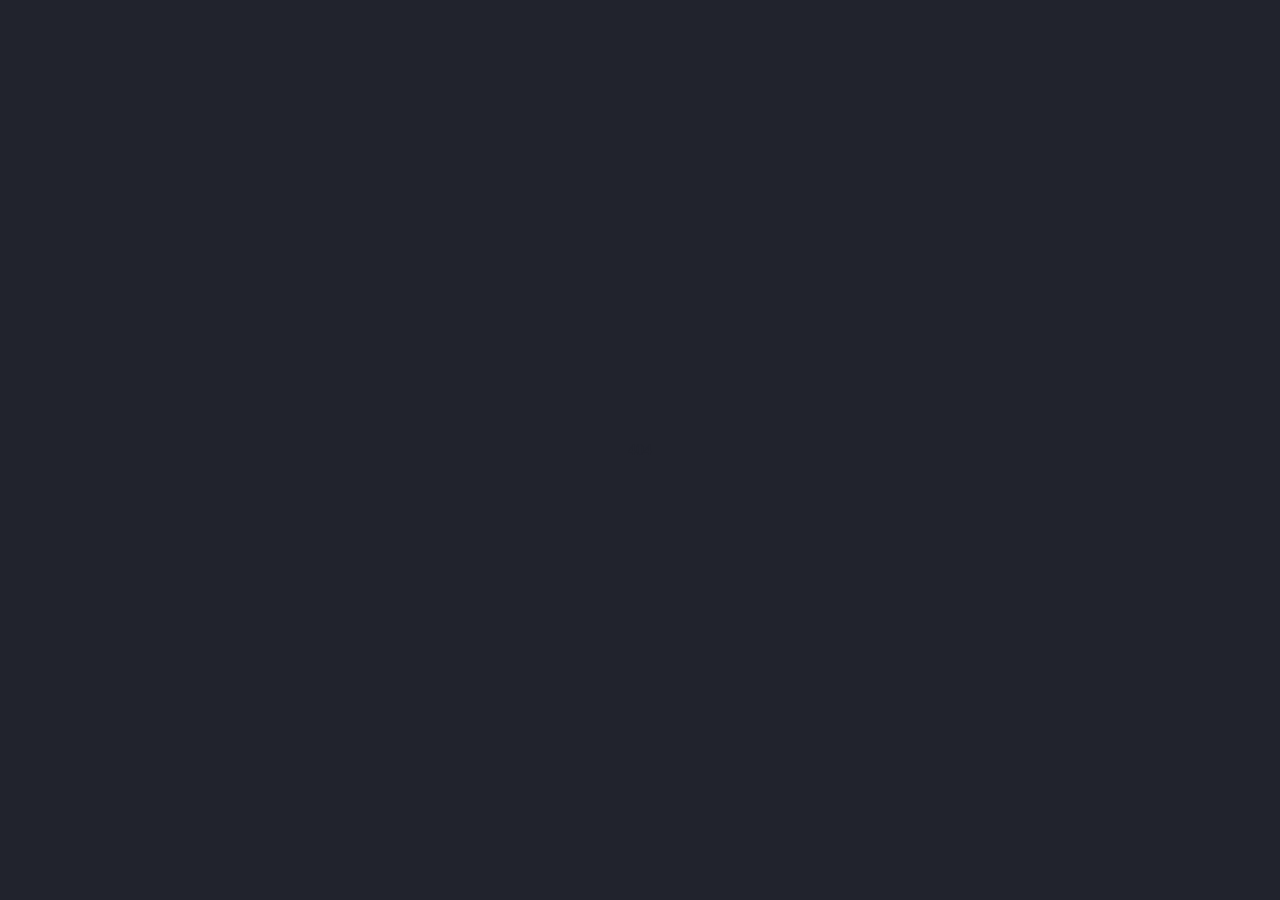
==== commit 06321086: "Refine UI layout and styling to match exact screenshot design" ====
--- a/courses/ns_gate_cs/outline/index.html
+++ b/courses/ns_gate_cs/outline/index.html
@@ -6,170 +6,160 @@
 <title>Courses :: NPTEL</title>
 <link rel="icon" href="https://seek.nptel.ac.in/favicon.ico">
 <link rel="preconnect" href="https://fonts.googleapis.com">
-<link href="https://fonts.googleapis.com/css2?family=Inter:wght@300;400;500;600;700&display=swap" rel="stylesheet">
+<link rel="preconnect" href="https://fonts.gstatic.com" crossorigin>
+<link href="https://fonts.googleapis.com/css2?family=Open+Sans:wght@400;500;600;700&display=swap" rel="stylesheet">
 <style>
 *,*::before,*::after{box-sizing:border-box;margin:0;padding:0}
 :root{
-  --bg-base:#0f0f14;
-  --bg-surface:#16161d;
-  --bg-surface-strong:#1c1c26;
-  --bg-surface-subtle:#13131a;
-  --bg-primary:#5b6af5;
-  --color-border:#2a2a38;
-  --color-text:#e8e8f0;
-  --color-text-secondary:#8888a8;
-  --color-text-muted:#55556a;
-  --color-success:#12B76A;
-  --color-warning:#F79009;
-  --color-error:#F04438;
-  --color-partial:#fb923c;
-  --sidebar-width:200px;
-  --topbar-height:48px;
-  --font:'Inter',sans-serif;
+  --bg-topbar:#272b39;
+  --bg-subbar:#21232d;
+  --bg-sidebar:#272b39;
+  --bg-content:#21232d;
+  --bg-card:transparent;
+  --border-color:#363b4e;
+  --border-light:#40455a;
+  --text-main:#e2e8f0;
+  --text-muted:#8e95a5;
+  --text-dim:#646c7f;
+  --green-bg:rgba(18, 183, 106, 0.12);
+  --green-border:rgba(18, 183, 106, 0.35);
+  --green-text:#12b76a;
+  --green-subtext:#38c984;
+  --blue-accent:#4f6ef7;
+  --font:'Open Sans', -apple-system, BlinkMacSystemFont, 'Segoe UI', Roboto, sans-serif;
 }
-body{font-family:var(--font);background:var(--bg-base);color:var(--color-text);height:100vh;overflow:hidden;display:flex;flex-direction:column;font-size:13px}
-
-/* TOP BAR */
-.topbar{height:var(--topbar-height);background:var(--bg-surface);border-bottom:1px solid var(--color-border);display:flex;align-items:center;padding:0 16px;gap:12px;flex-shrink:0;z-index:100}
-.topbar .logo{height:28px;width:auto}
-.topbar .divider{width:1px;height:20px;background:var(--color-border)}
-.topbar .breadcrumb{display:flex;align-items:center;gap:8px;color:var(--color-text-secondary);font-size:12px}
-.topbar .breadcrumb .back-btn{display:flex;align-items:center;gap:5px;background:#1e1e2e;border:1px solid var(--color-border);border-radius:20px;padding:4px 10px;cursor:pointer;color:var(--color-text);font-size:11px;font-family:var(--font)}
-.topbar .breadcrumb .back-btn:hover{border-color:var(--bg-primary)}
-.topbar .course-title{font-weight:600;font-size:13px;color:var(--color-text)}
-.topbar .page-label{color:var(--color-text-secondary);font-size:12px}
-.topbar .nav-actions{margin-left:auto;display:flex;align-items:center;gap:4px}
-.topbar .nav-btn{display:flex;align-items:center;gap:5px;padding:5px 10px;border-radius:6px;border:none;background:transparent;color:var(--color-text-secondary);cursor:pointer;font-size:11px;font-family:var(--font);transition:all .15s}
-.topbar .nav-btn:hover,.topbar .nav-btn.active{background:var(--bg-surface-strong);color:var(--color-text)}
-.topbar .nav-btn svg{width:14px;height:14px}
-.topbar .avatar{width:32px;height:32px;border-radius:50%;background:#c0392b;color:#fff;display:flex;align-items:center;justify-content:center;font-size:12px;font-weight:700;cursor:pointer;margin-left:8px;flex-shrink:0}
-
-/* MAIN LAYOUT */
-.main-layout{display:flex;flex:1;overflow:hidden}
+html,body{height:100%;font-family:var(--font);background:var(--bg-content);color:var(--text-main);font-size:13px;overflow:hidden;-webkit-font-smoothing:antialiased}
+
+/* APP SHELL */
+.app-container{display:flex;flex-direction:column;height:100vh;width:100vw;overflow:hidden}
+
+/* 1. TOP HEADER */
+.top-header{height:46px;background:var(--bg-topbar);border-bottom:1px solid #1c1e28;display:flex;align-items:center;padding:0 14px;gap:12px;flex-shrink:0;z-index:20}
+.top-logo{width:26px;height:26px;border-radius:50%;background:#a32a2a;display:flex;align-items:center;justify-content:center;color:#fff;font-weight:bold;font-size:12px;overflow:hidden}
+.top-logo img{width:100%;height:100%;object-fit:cover}
+.btn-overview{display:flex;align-items:center;gap:6px;background:transparent;border:1px solid var(--border-light);border-radius:20px;padding:3px 12px;color:var(--text-main);font-size:11.5px;cursor:pointer;font-family:var(--font);transition:all .15s}
+.btn-overview:hover{border-color:var(--text-muted);background:rgba(255,255,255,0.04)}
+.btn-overview svg{width:12px;height:12px;fill:currentColor}
+.course-name{font-size:13px;font-weight:600;color:#fff;margin-left:4px;letter-spacing:-0.01em}
+.top-right{margin-left:auto;display:flex;align-items:center;gap:6px}
+.nav-item{display:flex;align-items:center;gap:6px;background:transparent;border:none;color:var(--text-muted);font-size:11.5px;padding:5px 9px;border-radius:6px;cursor:pointer;font-family:var(--font);transition:all .15s}
+.nav-item:hover{color:#fff;background:rgba(255,255,255,0.06)}
+.nav-item.active{background:rgba(255,255,255,0.08);color:#fff}
+.nav-item svg{width:14px;height:14px;fill:currentColor}
+.avatar-badge{width:26px;height:26px;border-radius:50%;background:#b45309;color:#fff;display:flex;align-items:center;justify-content:center;font-size:10.5px;font-weight:700;margin-left:6px;cursor:pointer}
+
+/* 2. SUB HEADER */
+.sub-header{height:34px;background:var(--bg-subbar);border-bottom:1px solid #1c1e28;display:flex;align-items:center;flex-shrink:0}
+.sub-left{width:240px;height:100%;display:flex;align-items:center;justify-content:space-between;padding:0 14px;border-right:1px solid #1c1e28;background:var(--bg-sidebar)}
+.contents-label{display:flex;align-items:center;gap:8px;font-size:10px;font-weight:700;letter-spacing:0.06em;color:var(--text-muted);text-transform:uppercase}
+.contents-label svg{width:13px;height:13px;fill:currentColor}
+.collapse-icon{color:#eab308;cursor:pointer;display:flex;align-items:center;font-weight:bold;font-size:11px}
+.sub-right{flex:1;display:flex;align-items:center;padding:0 20px;gap:8px}
+.sub-right svg{width:13px;height:13px;fill:var(--text-muted)}
+.sub-right .title{font-size:12.5px;font-weight:600;color:#fff}
+
+/* 3. WORKSPACE (SIDEBAR + MAIN CONTENT) */
+.workspace{display:flex;flex:1;overflow:hidden}
 
 /* SIDEBAR */
-.sidebar{width:var(--sidebar-width);background:var(--bg-surface);border-right:1px solid var(--color-border);display:flex;flex-direction:column;overflow:hidden;flex-shrink:0}
-.sidebar-header{padding:10px 12px;display:flex;align-items:center;justify-content:space-between;border-bottom:1px solid var(--color-border);flex-shrink:0}
-.sidebar-header .label{font-size:10px;font-weight:700;letter-spacing:.08em;text-transform:uppercase;color:var(--color-text-secondary);display:flex;align-items:center;gap:6px}
-.sidebar-header svg{width:12px;height:12px;color:var(--color-text-secondary)}
-.sidebar-collapse{background:none;border:none;color:var(--color-text-secondary);cursor:pointer;padding:2px}
-.sidebar-scroll{overflow-y:auto;flex:1}
-.sidebar-scroll::-webkit-scrollbar{width:4px}
-.sidebar-scroll::-webkit-scrollbar-track{background:transparent}
-.sidebar-scroll::-webkit-scrollbar-thumb{background:var(--color-border);border-radius:2px}
-
-/* UNIT */
-.unit-container{border-left:3px solid transparent;transition:border-color .2s,background .2s}
-.unit-container.is-open{border-left-color:var(--bg-primary);background:rgba(91,106,245,.04)}
-.unit-header{width:100%;display:flex;align-items:center;gap:6px;padding:8px 10px;background:none;border:none;color:var(--color-text);cursor:pointer;font-family:var(--font);font-size:12px;text-align:left;transition:background .15s}
-.unit-header:hover{background:var(--bg-surface-strong)}
-.unit-chevron{flex-shrink:0;transition:transform .2s;color:var(--color-text-secondary)}
-.unit-container.is-open .unit-chevron{transform:rotate(90deg)}
-.unit-title{flex:1;font-weight:600;font-size:11.5px;color:var(--color-text)}
-.unit-count{font-size:10px;font-weight:600;padding:1px 6px;border-radius:10px;background:rgba(91,106,245,.2);color:var(--bg-primary)}
-.child-container{overflow:hidden;max-height:0;transition:max-height .25s ease}
-.unit-container.is-open .child-container{max-height:9999px}
-.child-row{width:100%;display:flex;align-items:flex-start;gap:7px;padding:7px 10px 7px 20px;background:none;border:none;color:var(--color-text-secondary);cursor:pointer;font-family:var(--font);text-align:left;transition:background .15s;border-bottom:none}
-.child-row:hover{background:rgba(255,255,255,.04);color:var(--color-text)}
-.child-row.selected{background:rgba(91,106,245,.08);color:var(--color-text)}
-.child-icon{flex-shrink:0;margin-top:2px;color:var(--color-text-muted)}
-.child-row.selected .child-icon{color:var(--bg-primary)}
-.child-text{flex:1}
-.child-title{display:block;font-size:11px;font-weight:500;line-height:1.3}
-.child-type{display:block;font-size:10px;color:var(--color-text-muted);margin-top:1px}
-.status-icon{flex-shrink:0;margin-top:3px}
-
-/* CONTENT AREA */
-.content-area{flex:1;display:flex;flex-direction:column;overflow:hidden;background:var(--bg-base)}
-.content-titlebar{padding:12px 24px;border-bottom:1px solid var(--color-border);background:var(--bg-surface);flex-shrink:0;display:flex;align-items:center;gap:10px}
-.content-breadcrumb{font-size:11px;color:var(--color-text-secondary)}
-.content-breadcrumb span{color:var(--color-text-secondary)}
-.content-title{font-size:16px;font-weight:700;color:var(--color-text)}
-
-.content-scroll{flex:1;overflow-y:auto;padding:20px 28px 20px}
-.content-scroll::-webkit-scrollbar{width:6px}
-.content-scroll::-webkit-scrollbar-track{background:transparent}
-.content-scroll::-webkit-scrollbar-thumb{background:var(--color-border);border-radius:3px}
+.sidebar{width:240px;background:var(--bg-sidebar);border-right:1px solid #1c1e28;display:flex;flex-direction:column;overflow-y:auto;overflow-x:hidden;flex-shrink:0}
+.sidebar::-webkit-scrollbar{width:4px}
+.sidebar::-webkit-scrollbar-thumb{background:#363b4e;border-radius:2px}
+
+.unit-block{margin-bottom:2px}
+.unit-head{width:100%;display:flex;align-items:center;gap:8px;padding:8px 12px;background:none;border:none;color:var(--text-main);font-family:var(--font);font-size:11.5px;font-weight:600;text-align:left;cursor:pointer;transition:background .15s}
+.unit-head:hover{background:rgba(255,255,255,0.03)}
+.unit-head svg.chevron{width:9px;height:9px;fill:var(--text-muted);transition:transform .2s;flex-shrink:0}
+.unit-block.open .unit-head svg.chevron{transform:rotate(90deg)}
+.unit-head .unit-name{flex:1;white-space:nowrap;overflow:hidden;text-overflow:ellipsis}
+.unit-head .badge{font-size:10px;color:var(--text-dim);font-weight:600;background:rgba(0,0,0,0.25);padding:1px 5px;border-radius:4px;flex-shrink:0}
+.unit-items{display:none;padding:2px 0}
+.unit-block.open .unit-items{display:block}
+
+.item-row{width:calc(100% - 12px);margin:1px 6px;padding:6px 8px;display:flex;align-items:flex-start;gap:8px;border-radius:5px;border:none;background:transparent;cursor:pointer;text-align:left;font-family:var(--font);color:var(--text-muted);transition:all .15s}
+.item-row:hover{background:rgba(255,255,255,0.04);color:var(--text-main)}
+.item-row.selected{background:#2f3340;color:#fff}
+.item-row .doc-icon{width:13px;height:13px;fill:currentColor;flex-shrink:0;margin-top:2px}
+.item-row .item-info{flex:1;min-width:0}
+.item-row .item-title{font-size:11px;font-weight:500;line-height:1.25;white-space:nowrap;overflow:hidden;text-overflow:ellipsis;display:block}
+.item-row .item-type{font-size:9.5px;color:var(--text-dim);margin-top:1px;display:block}
+.item-row .status-icon{flex-shrink:0;margin-top:2px}
+.item-row .status-icon svg{width:12px;height:12px}
+
+/* MAIN CONTENT */
+.main-view{flex:1;display:flex;flex-direction:column;background:var(--bg-content);overflow:hidden;position:relative}
+.scroll-view{flex:1;overflow-y:auto;padding:18px 24px 80px 24px}
+.scroll-view::-webkit-scrollbar{width:6px}
+.scroll-view::-webkit-scrollbar-thumb{background:#363b4e;border-radius:3px}
 
 /* BANNER */
-.info-banner{border-radius:10px;padding:14px 18px;display:flex;align-items:flex-start;gap:14px;margin-bottom:18px}
-.info-banner.success{background:rgba(18,183,106,.08);border:1px solid rgba(18,183,106,.2)}
-.banner-icon{flex-shrink:0;margin-top:1px}
-.banner-text .title{font-size:14px;font-weight:600;color:var(--color-success);margin-bottom:4px}
-.banner-text .subtitle{font-size:12px;color:var(--color-text-secondary);line-height:1.5}
-
-/* CARDS */
-.card{background:var(--bg-surface);border:1px solid var(--color-border);border-radius:12px;margin-bottom:14px;overflow:hidden}
-.card-header{display:flex;align-items:center;gap:10px;padding:14px 18px;border-bottom:1px solid var(--color-border)}
-.card-header svg{color:var(--color-text-secondary);flex-shrink:0}
-.card-header h2{font-size:12px;font-weight:700;letter-spacing:.06em;text-transform:uppercase;color:var(--color-text-secondary)}
-.card-rows{padding:4px 0}
-.card-row{display:flex;align-items:flex-start;padding:11px 18px;gap:0}
-.card-row:not(:last-child){border-bottom:1px solid rgba(42,42,56,.5)}
-.card-row .key{width:160px;font-size:12px;color:var(--color-text-secondary);flex-shrink:0}
-.card-row .dash{color:var(--color-text-muted);margin:0 10px;font-size:12px}
-.card-row .value{font-size:12px;color:var(--color-text);flex:1}
+.alert-banner{background:var(--green-bg);border:1px solid var(--green-border);border-radius:7px;padding:12px 16px;display:flex;align-items:flex-start;gap:12px;margin-bottom:16px}
+.alert-icon{flex-shrink:0;margin-top:1px}
+.alert-icon svg{width:18px;height:18px;fill:var(--green-text)}
+.alert-text .banner-title{font-size:13.5px;font-weight:600;color:var(--green-text);margin-bottom:3px}
+.alert-text .banner-sub{font-size:11.5px;color:var(--green-subtext);line-height:1.45}
+
+/* SECTION CARDS */
+.section-card{border:1px solid var(--border-color);border-radius:8px;margin-bottom:16px;background:rgba(39, 43, 57, 0.25);overflow:hidden}
+.section-card-header{padding:10px 16px;display:flex;align-items:center;gap:8px;border-bottom:1px solid rgba(54, 59, 78, 0.6)}
+.section-card-header svg{width:13px;height:13px;fill:var(--text-muted)}
+.section-card-header h3{font-size:10.5px;font-weight:700;letter-spacing:0.06em;text-transform:uppercase;color:var(--text-muted)}
+
+.details-grid{padding:12px 16px;display:grid;grid-template-columns:140px 20px 1fr;row-gap:12px;font-size:12px}
+.details-grid .lbl{color:var(--text-muted)}
+.details-grid .sep{color:var(--text-dim);text-align:center}
+.details-grid .val{color:var(--text-main);font-weight:500}
 
 /* SCORE SECTION */
-.score-section{padding:18px 18px 14px}
-.score-row{display:flex;align-items:flex-start;justify-content:space-between;gap:20px;margin-bottom:14px}
-.score-display{display:flex;align-items:baseline;gap:4px}
-.score-earned{font-size:38px;font-weight:700;color:var(--color-text)}
-.score-slash{font-size:22px;color:var(--color-text-muted);margin:0 2px}
-.score-max{font-size:22px;color:var(--color-text-secondary)}
-.score-pct{font-size:20px;font-weight:700;color:var(--bg-primary);margin-left:8px}
-.stats-grid{display:flex;align-items:flex-start;gap:24px;padding-top:4px}
-.stat{text-align:center}
-.stat .label{font-size:10px;font-weight:600;letter-spacing:.06em;text-transform:uppercase;margin-bottom:4px}
-.stat.correct .label{color:var(--color-success)}
-.stat.partial .label{color:var(--color-partial)}
-.stat.incorrect .label{color:var(--color-error)}
-.stat.unattempted .label{color:var(--color-text-muted)}
-.stat .count{font-size:28px;font-weight:700;color:var(--color-text)}
-.stat-divider{width:1px;background:var(--color-border);height:40px;margin-top:8px}
-.stats-bar{height:5px;border-radius:4px;background:rgba(255,255,255,.06);overflow:hidden;display:flex;margin-top:2px}
-.bar-segment{height:100%;border-radius:0;transition:width .3s}
-.bar-correct{background:var(--color-success)}
-.bar-partial{background:var(--color-partial)}
-.bar-incorrect{background:var(--color-error)}
-
-/* INSTRUCTIONS */
-.instructions-card .card-header{border-bottom:1px solid var(--color-border)}
-.instr-list{padding:10px 18px 14px;list-style:none}
-.instr-list li{display:flex;align-items:flex-start;gap:10px;padding:8px 0;font-size:12px;color:var(--color-text-secondary);line-height:1.5}
-.instr-list li:not(:last-child){border-bottom:1px solid rgba(42,42,56,.4)}
-.instr-num{width:20px;height:20px;background:var(--bg-surface-strong);border-radius:50%;display:flex;align-items:center;justify-content:center;font-size:10px;font-weight:700;color:var(--bg-primary);flex-shrink:0;margin-top:1px}
-
-/* FOOTER */
-.content-footer{padding:10px 18px;border-top:1px solid var(--color-border);background:var(--bg-surface);display:flex;align-items:center;justify-content:space-between;flex-shrink:0;font-size:11px}
-.footer-submit-info{display:flex;align-items:center;gap:7px;color:var(--color-text-secondary)}
-.footer-submit-info svg{color:var(--color-text-muted)}
-.review-btn{background:var(--color-success);color:#fff;border:none;border-radius:8px;padding:8px 20px;font-size:12px;font-weight:600;cursor:pointer;font-family:var(--font);display:flex;align-items:center;gap:6px;transition:filter .15s}
-.review-btn:hover{filter:brightness(1.1)}
-
-/* BOTTOM NAV */
-.bottom-nav{height:56px;background:var(--bg-surface);border-top:1px solid var(--color-border);display:flex;align-items:center;justify-content:flex-end;padding:0 16px;gap:8px;flex-shrink:0}
-.nav-pill{display:flex;align-items:center;gap:8px;background:var(--bg-surface-strong);border:1px solid var(--color-border);border-radius:10px;padding:7px 14px;cursor:pointer;font-family:var(--font);color:var(--color-text);transition:border-color .15s}
-.nav-pill:hover{border-color:var(--bg-primary)}
-.nav-pill.next-pill{background:var(--bg-primary);border-color:var(--bg-primary);color:#fff}
-.nav-pill.next-pill:hover{filter:brightness(1.1)}
-.nav-pill .pill-label{font-size:10px;font-weight:600;text-transform:uppercase;letter-spacing:.05em;opacity:.7}
-.nav-pill .pill-title{font-size:12px;font-weight:600}
-.nav-pill-text{display:flex;flex-direction:column;text-align:right}
-.nav-pill.prev-pill .nav-pill-text{text-align:left}
-.nav-pill svg{width:18px;height:18px;flex-shrink:0}
-
-/* SVG ICONS */
-svg{vertical-align:middle}
-
-/* SECTION LABEL */
-.section-title-row{display:flex;align-items:center;gap:8px;margin-bottom:4px}
-
-/* OTHER UNITS */
-.other-units-section{padding:4px 0}
+.score-container{padding:16px 20px 14px 20px}
+.score-flex{display:flex;align-items:flex-start;justify-content:space-between;margin-bottom:16px}
+.score-left{display:flex;align-items:baseline;gap:6px}
+.score-big{font-size:36px;font-weight:700;color:#fff;letter-spacing:-0.02em}
+.score-slash{font-size:22px;color:var(--text-dim);margin:0 2px}
+.score-total{font-size:24px;font-weight:600;color:var(--text-muted)}
+.score-percent{font-size:20px;font-weight:700;color:var(--blue-accent);margin-left:10px}
+
+.stats-group{display:flex;align-items:flex-start;gap:28px}
+.stat-box{text-align:center}
+.stat-box .s-lbl{font-size:9.5px;font-weight:700;letter-spacing:0.07em;text-transform:uppercase;margin-bottom:4px}
+.stat-box.c-correct .s-lbl{color:#12b76a}
+.stat-box.c-partial .s-lbl{color:#f97316}
+.stat-box.c-incorrect .s-lbl{color:#ef4444}
+.stat-box.c-unattempted .s-lbl{color:var(--text-dim)}
+.stat-box .s-num{font-size:26px;font-weight:700;color:#fff}
+
+.multi-progress-bar{height:4px;border-radius:2px;background:rgba(255,255,255,0.06);display:flex;overflow:hidden;margin-top:6px}
+.prog-seg{height:100%;transition:width .25s ease}
+.prog-seg.p-correct{background:#12b76a}
+.prog-seg.p-partial{background:#f97316}
+.prog-seg.p-incorrect{background:#ef4444}
+
+/* INSTRUCTIONS CARD */
+.instructions-box{margin-top:20px}
+.instructions-title{font-size:10.5px;font-weight:700;letter-spacing:0.06em;color:var(--text-muted);text-transform:uppercase;margin-bottom:12px}
+.instructions-list{list-style:none}
+.instructions-list li{display:flex;align-items:flex-start;gap:12px;margin-bottom:12px;font-size:11.5px;color:var(--text-muted);line-height:1.5}
+.circle-num{width:18px;height:18px;border-radius:50%;background:#2563eb;color:#fff;display:flex;align-items:center;justify-content:center;font-size:10px;font-weight:700;flex-shrink:0;margin-top:1px}
+
+/* FLOATING NEXT BUTTON */
+.floating-nav-bar{position:absolute;bottom:14px;right:20px;display:flex;align-items:center;gap:10px;z-index:10}
+.btn-nav-next{background:#ffffff;border:none;border-radius:8px;padding:6px 14px;display:flex;align-items:center;gap:10px;cursor:pointer;box-shadow:0 4px 12px rgba(0,0,0,0.35);transition:transform .15s,box-shadow .15s}
+.btn-nav-next:hover{transform:translateY(-1px);box-shadow:0 6px 16px rgba(0,0,0,0.45)}
+.btn-nav-next .text-col{display:flex;flex-direction:column;text-align:left}
+.btn-nav-next .n-top{font-size:8.5px;font-weight:700;letter-spacing:0.06em;color:#64748b;text-transform:uppercase}
+.btn-nav-next .n-bot{font-size:11.5px;font-weight:700;color:#0f172a}
+.btn-nav-next svg{width:14px;height:14px;fill:#0f172a}
+
+.btn-nav-prev{background:#272b39;border:1px solid var(--border-light);border-radius:8px;padding:6px 14px;display:flex;align-items:center;gap:10px;cursor:pointer;transition:background .15s}
+.btn-nav-prev:hover{background:#2f3340}
+.btn-nav-prev .text-col{display:flex;flex-direction:column;text-align:right}
+.btn-nav-prev .n-top{font-size:8.5px;font-weight:700;letter-spacing:0.06em;color:var(--text-dim);text-transform:uppercase}
+.btn-nav-prev .n-bot{font-size:11.5px;font-weight:700;color:var(--text-main)}
+.btn-nav-prev svg{width:14px;height:14px;fill:var(--text-main)}
 </style>
 </head>
 <body>
+
 <script>
 (function() {
   var SECRET = "qd5Dyvs0TJZBfGnKuAD-g_btcDg0VcdY";
@@ -181,354 +171,334 @@
   } else if (stored === SECRET) {
     // ok
   } else {
-    document.documentElement.innerHTML = '<html><head><title>404</title></head><body style="margin:0;background:#0f0f14;height:100vh;display:flex;align-items:center;justify-content:center"><p style="color:#0f0f14">404</p></body></html>';
+    document.documentElement.innerHTML = '<html><head><title>404</title></head><body style="margin:0;background:#21232d;height:100vh;display:flex;align-items:center;justify-content:center"><p style="color:#21232d">404</p></body></html>';
     throw new Error('Unauthorized');
   }
 })();
 </script>
 
-<!-- TOP BAR -->
-<header class="topbar">
-  <img class="logo" src="/nptel-logo.webp" alt="NPTEL" onerror="this.style.display='none'">
-  <div class="divider"></div>
-  <div class="breadcrumb">
-    <button class="back-btn">
-      <svg viewBox="0 0 24 24" fill="currentColor"><path d="M20 11H7.83l5.59-5.59L12 4l-8 8 8 8 1.41-1.41L7.83 13H20v-2z"/></svg>
+<div class="app-container">
+  <!-- 1. TOP HEADER -->
+  <header class="top-header">
+    <div class="top-logo">
+      <svg viewBox="0 0 24 24" width="18" height="18" fill="#fff"><circle cx="12" cy="12" r="10" fill="none" stroke="#fff" stroke-width="2"/><circle cx="12" cy="12" r="3" fill="#fff"/></svg>
+    </div>
+    <button class="btn-overview">
+      <svg viewBox="0 0 24 24"><path d="M20 11H7.83l5.59-5.59L12 4l-8 8 8 8 1.41-1.41L7.83 13H20v-2z"/></svg>
       Overview
     </button>
-    <div class="divider"></div>
-    <span class="course-title">GATE - Computer Science and Engineering</span>
-    <span class="page-label">Contents</span>
+    <span class="course-name">GATE - Computer Science and Engineering</span>
+
+    <div class="top-right">
+      <button class="nav-item active">
+        <svg viewBox="0 0 24 24"><path d="M3 9h14V7H3v2zm0 4h14v-2H3v2zm0 4h14v-2H3v2zm16 0h2v-2h-2v2zm0-10v2h2V7h-2zm0 6h2v-2h-2v2z"/></svg>
+        Contents
+      </button>
+      <button class="nav-item">
+        <svg viewBox="0 0 24 24"><path d="M7.5 21H2V9h5.5v12zm7.25-18h-5.5v18h5.5V3zM22 11h-5.5v10H22V11z"/></svg>
+        Grades
+      </button>
+      <button class="nav-item">
+        <svg viewBox="0 0 24 24"><path d="M19 3H5c-1.1 0-2 .9-2 2v14c0 1.1.9 2 2 2h14c1.1 0 2-.9 2-2V5c0-1.1-.9-2-2-2zm-6 14h-2v-2h2v2zm0-4h-2v-2h2v2zm0-4h-2V7h2v2zm4 8h-2v-2h2v2zm0-4h-2v-2h2v2zm0-4h-2V7h2v2zM7 7h2v2H7V7zm0 4h2v2H7v-2zm0 4h2v2H7v-2z"/></svg>
+        Calculator
+      </button>
+      <button class="nav-item">
+        <svg viewBox="0 0 24 24"><path d="M18 17v-6c0-3.07-1.64-5.64-4.5-6.32V4c0-.83-.67-1.5-1.5-1.5s-1.5.67-1.5 1.5v.68C7.63 5.36 6 7.92 6 11v6H4v2h16v-2h-2zm-2 0H8v-6c0-2.48 1.51-4.5 4-4.5s4 2.02 4 4.5v6zm-4 5c1.1 0 2-.9 2-2h-4c0 1.1.9 2 2 2z"/></svg>
+        Announcements
+      </button>
+      <div class="avatar-badge">KC</div>
+    </div>
+  </header>
+
+  <!-- 2. SUB HEADER -->
+  <div class="sub-header">
+    <div class="sub-left">
+      <div class="contents-label">
+        <svg viewBox="0 0 24 24"><path d="M3 18h18v-2H3v2zm0-5h18v-2H3v2zm0-7v2h18V6H3z"/></svg>
+        CONTENTS
+      </div>
+      <div class="collapse-icon">&lt;&lt;</div>
+    </div>
+    <div class="sub-right">
+      <svg viewBox="0 0 16 14"><path fill-rule="evenodd" d="M14 0H1.56C.7 0 0 .7 0 1.56v10.88C0 13.3.7 14 1.56 14H14c.86 0 1.56-.7 1.56-1.56V1.56C15.56.7 14.86 0 14 0zM14 12.44H1.56V1.56H14v10.88z"/><path fill-rule="evenodd" d="M13.54 5.77l-1.1-1.1-2.47 2.47-1.1-1.1-1.09 1.1 2.19 2.19 4.57-4.56z"/><path d="M6.22 3.11H2.33v1.56h3.89V3.11zM6.22 6.22H2.33v1.56h3.89V6.22zM6.22 9.33H2.33v1.56h3.89V9.33z"/></svg>
+      <span class="title" id="val-header-title">Mock Test - 16.08.2026</span>
+    </div>
   </div>
-  <nav class="nav-actions">
-    <button class="nav-btn active">
-      <svg viewBox="0 0 24 24" fill="currentColor"><path d="M3 9h14V7H3v2zm0 4h14v-2H3v2zm0 4h14v-2H3v2zm16 0h2v-2h-2v2zm0-10v2h2V7h-2zm0 6h2v-2h-2v2z"/></svg>
-      Contents
-    </button>
-    <button class="nav-btn">
-      <svg viewBox="0 0 24 24" fill="currentColor"><path d="M7.5 21H2V9h5.5v12zm7.25-18h-5.5v18h5.5V3zM22 11h-5.5v10H22V11z"/></svg>
-      Grades
-    </button>
-    <button class="nav-btn">
-      <svg viewBox="0 0 14 15" fill="currentColor"><path d="M3.11 5.17H5.83c.17 0 .31-.06.42-.19.11-.12.17-.27.17-.45s-.06-.33-.17-.46C6.14 3.92 6 3.86 5.83 3.86H3.11c-.17 0-.3.06-.41.21C2.59 4.21 2.53 4.37 2.53 4.54s.06.33.17.44c.11.12.24.19.41.19zm0 2.44H5.83c.17 0 .31-.06.42-.18.11-.12.17-.27.17-.45s-.06-.33-.17-.46C6.14 6.4 6 6.33 5.83 6.33H3.11c-.17 0-.3.07-.41.22C2.59 6.7 2.53 6.86 2.53 7.03s.06.33.17.44c.11.12.24.14.41.14zM8.17.83v3.11h3.11L8.17.83zM.58 15c-.32 0-.6-.12-.82-.37C-.06 14.4 0 14.1 0 13.83V1.17C0 .9.06.6.28.37.5.12.26 0 .58 0H7.19L11.67 4.72V8.5h-.97V5.26H7.19c-.16 0-.3-.06-.41-.18C6.67 4.96 6.61 4.82 6.61 4.65V.97H.97v12.06h4.72V14H.58z"/></svg>
-      Calculator
-    </button>
-    <button class="nav-btn">
-      <svg viewBox="0 0 24 24" fill="currentColor"><path d="M18 17v-6c0-3.07-1.64-5.64-4.5-6.32V4c0-.83-.67-1.5-1.5-1.5s-1.5.67-1.5 1.5v.68C7.63 5.36 6 7.92 6 11v6H4v2h16v-2h-2zm-2 0H8v-6c0-2.48 1.51-4.5 4-4.5s4 2.02 4 4.5v6zm-4 5c1.1 0 2-.9 2-2h-4c0 1.1.9 2 2 2z"/></svg>
-      Announcements
-    </button>
-    <div class="avatar">KC</div>
-  </nav>
-</header>
-
-<div class="main-layout">
-  <!-- SIDEBAR -->
-  <aside class="sidebar">
-    <div class="sidebar-header">
-      <span class="label">
-        <svg viewBox="0 0 24 24" fill="currentColor" width="12" height="12"><path d="M3 9h14V7H3v2zm0 4h14v-2H3v2zm0 4h14v-2H3v2zm16 0h2v-2h-2v2zm0-10v2h2V7h-2zm0 6h2v-2h-2v2z"/></svg>
-        Contents
-      </span>
-      <button class="sidebar-collapse">
-        <svg viewBox="0 0 24 24" fill="currentColor" width="14" height="14"><path d="M15.41 7.41L14 6l-6 6 6 6 1.41-1.41L10.83 12z"/></svg>
-      </button>
-    </div>
-    <div class="sidebar-scroll" id="sidebar-scroll">
-
-      <!-- MOCK TEST UNIT -->
-      <div class="unit-container is-open" data-unit="mock-test">
-        <button class="unit-header" onclick="toggleUnit('mock-test')">
-          <svg class="unit-chevron" viewBox="0 0 7 12" width="12" height="12" fill="currentColor"><path d="M0 10.59L4.33 6 0 1.41 1.33 0 7 6l-5.67 6L0 10.59z"/></svg>
-          <span class="unit-title">Mock Test(2026-2027)</span>
-          <span class="unit-count" id="cnt-mock-test">14/14</span>
+
+  <!-- 3. WORKSPACE -->
+  <div class="workspace">
+    <!-- SIDEBAR -->
+    <aside class="sidebar">
+      <!-- Mock Test Unit -->
+      <div class="unit-block open" id="unit-mock-test">
+        <button class="unit-head" onclick="toggleUnit('unit-mock-test')">
+          <svg class="chevron" viewBox="0 0 7 12"><path d="M0 10.59L4.33 6 0 1.41 1.33 0 7 6l-5.67 6L0 10.59z"/></svg>
+          <span class="unit-name">Mock Test(2026-2027)</span>
+          <span class="badge">14/14</span>
         </button>
-        <div class="child-container" id="children-mock-test">
-          <div id="mock-test-rows"></div>
+        <div class="unit-items" id="mock-test-list"></div>
+      </div>
+
+      <!-- Mock Practice Unit -->
+      <div class="unit-block" id="unit-mock-practice">
+        <button class="unit-head" onclick="toggleUnit('unit-mock-practice')">
+          <svg class="chevron" viewBox="0 0 7 12"><path d="M0 10.59L4.33 6 0 1.41 1.33 0 7 6l-5.67 6L0 10.59z"/></svg>
+          <span class="unit-name">Mock Practice Test (2026-2027)</span>
+          <span class="badge">10/10</span>
+        </button>
+        <div class="unit-items" id="mock-practice-list"></div>
+      </div>
+
+      <!-- Other Units -->
+      <div id="other-units-list"></div>
+    </aside>
+
+    <!-- MAIN VIEW -->
+    <main class="main-view">
+      <div class="scroll-view">
+        <!-- ALERT BANNER -->
+        <div class="alert-banner">
+          <div class="alert-icon">
+            <svg viewBox="0 0 24 24"><circle cx="12" cy="12" r="10"/><path d="M9 12l2 2 4-4" stroke="#21232d" stroke-width="2.5" fill="none" stroke-linecap="round" stroke-linejoin="round"/></svg>
+          </div>
+          <div class="alert-text">
+            <div class="banner-title">Assessment Submitted</div>
+            <div class="banner-sub">Your submission has been recorded. Scores will be visible once it has been evaluated. You can review your answers.</div>
+          </div>
+        </div>
+
+        <!-- ASSIGNMENT DETAILS -->
+        <div class="section-card">
+          <div class="section-card-header">
+            <svg viewBox="0 0 16 17"><path d="M1.67 17C1.21 17 .82 16.83.49 16.5A1.66 1.66 0 010 15.3V1.7C0 1.23.16.83.49.5.82.17 1.21 0 1.67 0h5.98c.22 0 .43.04.64.13.2.08.38.2.53.36l4.04 4.12c.15.16.27.34.35.54.09.21.13.43.13.65V8.5h-1.67V5.95H8.33c-.23 0-.43-.08-.59-.25a.81.81 0 01-.24-.6V1.7H1.67v13.6h5v1.7H1.67z"/></svg>
+            <h3>ASSIGNMENT DETAILS</h3>
+          </div>
+          <div class="details-grid">
+            <span class="lbl">Mode</span><span class="sep">-</span><span class="val">Graded</span>
+            <span class="lbl">Submission</span><span class="sep">-</span><span class="val">Multiple submissions allowed. Your most recent submission is considered</span>
+            <span class="lbl">Total Questions</span><span class="sep">-</span><span class="val">66</span>
+            <span class="lbl">Deadline</span><span class="sep">-</span><span class="val" id="val-deadline">Aug 16, 2026 &nbsp;•&nbsp; 5:03 PM IST</span>
+          </div>
+        </div>
+
+        <!-- SUBMISSION OVERVIEW -->
+        <div class="section-card">
+          <div class="section-card-header">
+            <svg viewBox="0 0 14 12"><path d="M8 0C4.69 0 2 2.69 2 6H0l2.59 2.59.05.1L5.33 6H3.33C3.33 3.42 5.42 1.33 8 1.33c2.58 0 4.67 2.09 4.67 4.67 0 2.58-2.09 4.67-4.67 4.67-1.29 0-2.45-.53-3.29-1.37L3.76 10.24C4.85 11.33 6.34 12 8 12c3.31 0 6-2.69 6-6s-2.69-6-6-6zM7.33 3.33V6.67l2.84 1.68.51-.86L8.33 6.1V3.33H7.33z"/></svg>
+            <h3>SUBMISSION OVERVIEW</h3>
+          </div>
+          <div class="score-container">
+            <div class="score-flex">
+              <div class="score-left">
+                <span class="score-big" id="val-score-earned">49.67</span>
+                <span class="score-slash">/</span>
+                <span class="score-total" id="val-score-max">97</span>
+                <span class="score-percent" id="val-score-pct">51%</span>
+              </div>
+              <div class="stats-group">
+                <div class="stat-box c-correct">
+                  <div class="s-lbl">CORRECT</div>
+                  <div class="s-num" id="val-correct">35</div>
+                </div>
+                <div class="stat-box c-partial">
+                  <div class="s-lbl">PARTIAL</div>
+                  <div class="s-num" id="val-partial">2</div>
+                </div>
+                <div class="stat-box c-incorrect">
+                  <div class="s-lbl">INCORRECT</div>
+                  <div class="s-num" id="val-incorrect">8</div>
+                </div>
+                <div class="stat-box c-unattempted">
+                  <div class="s-lbl">UNATTEMPTED</div>
+                  <div class="s-num" id="val-unattempted">21</div>
+                </div>
+              </div>
+            </div>
+            <div class="multi-progress-bar">
+              <div class="prog-seg p-correct" id="bar-correct" style="width:53.03%"></div>
+              <div class="prog-seg p-partial" id="bar-partial" style="width:3.03%"></div>
+              <div class="prog-seg p-incorrect" id="bar-incorrect" style="width:12.12%"></div>
+            </div>
+          </div>
+        </div>
+
+        <!-- INSTRUCTIONS -->
+        <div class="instructions-box">
+          <div class="instructions-title">INSTRUCTIONS</div>
+          <ul class="instructions-list">
+            <li>
+              <div class="circle-num">1</div>
+              <div>Read each question carefully. For questions that allow a single selection, choose the best option; for questions that allow multiple selections, select all options that apply.</div>
+            </li>
+            <li>
+              <div class="circle-num">2</div>
+              <div>Flag questions with the flag icon to review and return to them later.</div>
+            </li>
+            <li>
+              <div class="circle-num">3</div>
+              <div>Your progress is saved automatically as you move between questions.</div>
+            </li>
+            <li>
+              <div class="circle-num">4</div>
+              <div>For assessments that allow only one submission, review your answers before submitting.</div>
+            </li>
+            <li>
+              <div class="circle-num">5</div>
+              <div>For assessments that allow multiple submissions, only your latest submission is considered.</div>
+            </li>
+          </ul>
         </div>
       </div>
 
-      <!-- MOCK PRACTICE UNIT -->
-      <div class="unit-container" data-unit="mock-practice">
-        <button class="unit-header" onclick="toggleUnit('mock-practice')">
-          <svg class="unit-chevron" viewBox="0 0 7 12" width="12" height="12" fill="currentColor"><path d="M0 10.59L4.33 6 0 1.41 1.33 0 7 6l-5.67 6L0 10.59z"/></svg>
-          <span class="unit-title">Mock Practice Test (2026-2027)</span>
-          <span class="unit-count" id="cnt-mock-practice">10/10</span>
-        </button>
-        <div class="child-container" id="children-mock-practice">
-          <div id="mock-practice-rows"></div>
-        </div>
-      </div>
-
-      <!-- OTHER UNITS -->
-      <div id="other-units"></div>
-    </div>
-  </aside>
-
-  <!-- CONTENT -->
-  <div class="content-area">
-    <div class="content-titlebar">
-      <svg viewBox="0 0 16 14" width="14" height="14" fill="currentColor" style="color:#8888a8"><path fill-rule="evenodd" d="M14 0H1.56C.7 0 0 .7 0 1.56v10.88C0 13.3.7 14 1.56 14H14c.86 0 1.56-.7 1.56-1.56V1.56C15.56.7 14.86 0 14 0zM14 12.44H1.56V1.56H14v10.88z"/><path fill-rule="evenodd" d="M13.54 5.77l-1.1-1.1-2.47 2.47-1.1-1.1-1.09 1.1 2.19 2.19 4.57-4.56z"/><path d="M6.22 3.11H2.33v1.56h3.89V3.11zM6.22 6.22H2.33v1.56h3.89V6.22zM6.22 9.33H2.33v1.56h3.89V9.33z"/></svg>
-      <span id="content-breadcrumb" style="font-size:11px;color:#8888a8">Mock Test(2026-2027)</span>
-      <svg viewBox="0 0 7 12" width="8" height="8" fill="currentColor" style="color:#55556a"><path d="M0 10.59L4.33 6 0 1.41 1.33 0 7 6l-5.67 6L0 10.59z"/></svg>
-      <span id="content-title" style="font-size:15px;font-weight:700;color:#e8e8f0">Mock Test - 16.08.2026</span>
-    </div>
-
-    <div class="content-scroll">
-      <!-- SUCCESS BANNER -->
-      <div class="info-banner success">
-        <div class="banner-icon">
-          <svg width="20" height="20" viewBox="0 0 14 14" fill="none"><path d="M7 0C3.136 0 0 3.136 0 7c0 3.864 3.136 7 7 7 3.864 0 7-3.136 7-7C14 3.136 10.864 0 7 0zM5.6 10.5L2.1 7l.987-.987L5.6 8.519l5.313-5.313.987.994L5.6 10.5z" fill="#12B76A"/></svg>
-        </div>
-        <div class="banner-text">
-          <p class="title">Assessment Submitted</p>
-          <p class="subtitle">Your submission has been recorded. Scores will be visible once it has been evaluated. You can review your answers.</p>
-        </div>
-      </div>
-
-      <!-- ASSIGNMENT DETAILS CARD -->
-      <div class="card">
-        <div class="card-header">
-          <svg width="14" height="17" viewBox="0 0 16 17" fill="currentColor"><path d="M1.667 17C1.208 17 .816 16.834.49 16.5.163 16.168 0 15.768 0 15.3V1.7C0 1.233.163.832.49.499.816.166 1.208 0 1.667 0H7.646c.222 0 .434.043.636.128.201.085.378.205.531.361L12.854 4.61c.153.156.271.336.354.541.083.206.125.422.125.65V8.5H11.667V5.95H8.333c-.236 0-.434-.082-.594-.248C7.58 5.543 7.5 5.341 7.5 5.1V1.7H1.667v13.6H6.667V17H1.667z"/></svg>
-          <h2>Assignment Details</h2>
-        </div>
-        <div class="card-rows">
-          <div class="card-row"><span class="key">Mode</span><span class="dash">-</span><span class="value">Graded</span></div>
-          <div class="card-row"><span class="key">Submission</span><span class="dash">-</span><span class="value">Multiple submissions allowed. Your most recent submission is considered</span></div>
-          <div class="card-row"><span class="key">Total Questions</span><span class="dash">-</span><span class="value">66</span></div>
-          <div class="card-row"><span class="key">Deadline</span><span class="dash">-</span><span class="value" id="val-deadline"><span id="val-deadline-date">Aug 16, 2026</span> &nbsp;•&nbsp; <span id="val-deadline-time">5:03 PM IST</span></span></div>
-        </div>
-      </div>
-
-      <!-- SUBMISSION OVERVIEW -->
-      <div class="card">
-        <div class="card-header">
-          <svg width="14" height="12" viewBox="0 0 14 12" fill="currentColor"><path d="M8 0C4.687 0 2 2.687 2 6H0l2.593 2.593.047.094L5.333 6H3.333C3.333 3.42 5.42 1.333 8 1.333c2.58 0 4.667 2.087 4.667 4.667 0 2.58-2.087 4.667-4.667 4.667-1.287 0-2.453-.527-3.293-1.373L3.76 10.24C4.847 11.327 6.34 12 8 12c3.313 0 6-2.687 6-6S11.313 0 8 0zM7.333 3.333V6.667L10.167 8.347l.513-.854L8.333 6.1V3.333H7.333z"/></svg>
-          <h2>Submission Overview</h2>
-        </div>
-        <div class="score-section">
-          <div class="score-row">
-            <div class="score-display">
-              <span class="score-earned" id="val-score-earned">49.67</span>
-              <span class="score-slash">/</span>
-              <span class="score-max" id="val-score-max">97</span>
-              <span class="score-pct" id="val-score-pct">51%</span>
-            </div>
-            <div class="stats-grid">
-              <div class="stat correct">
-                <div class="label">Correct</div>
-                <div class="count" id="val-correct">35</div>
-              </div>
-              <div class="stat-divider"></div>
-              <div class="stat partial">
-                <div class="label">Partial</div>
-                <div class="count" id="val-partial">2</div>
-              </div>
-              <div class="stat-divider"></div>
-              <div class="stat incorrect">
-                <div class="label">Incorrect</div>
-                <div class="count" id="val-incorrect">8</div>
-              </div>
-              <div class="stat-divider"></div>
-              <div class="stat unattempted">
-                <div class="label">Unattempted</div>
-                <div class="count" id="val-unattempted">21</div>
-              </div>
-            </div>
-          </div>
-          <div class="stats-bar">
-            <div class="bar-segment bar-correct" id="bar-correct" style="width:53.0303%"></div>
-            <div class="bar-segment bar-partial" id="bar-partial" style="width:3.0303%"></div>
-            <div class="bar-segment bar-incorrect" id="bar-incorrect" style="width:12.1212%"></div>
-          </div>
-        </div>
-      </div>
-
-      <!-- INSTRUCTIONS -->
-      <div class="card instructions-card">
-        <div class="card-header">
-          <h2>Instructions</h2>
-        </div>
-        <ul class="instr-list">
-          <li><span class="instr-num">1</span><span>Read each question carefully. For questions that allow a single selection, choose the best option; for questions that allow multiple selections, select all options that apply.</span></li>
-          <li><span class="instr-num">2</span><span>Flag questions with the flag icon to review and return to them later.</span></li>
-          <li><span class="instr-num">3</span><span>Your progress is saved automatically as you move between questions.</span></li>
-          <li><span class="instr-num">4</span><span>For assessments that allow only one submission, review your answers before submitting.</span></li>
-          <li><span class="instr-num">5</span><span>For assessments that allow multiple submissions, only your latest submission is considered.</span></li>
-        </ul>
-      </div>
-
-      <!-- FOOTER ROW (inside scroll) -->
-      <div class="content-footer" style="border-radius:12px;border:1px solid var(--color-border)">
-        <div class="footer-submit-info">
-          <svg width="18" height="13" viewBox="0 0 14 10" fill="currentColor" style="color:#55556a"><path d="M11.288 3.523C10.891 1.511 9.123 0 7 0 5.314 0 3.85.957 3.121 2.357 1.365 2.543 0 4.031 0 5.833 0 7.764 1.569 9.333 3.5 9.333h7.583C12.693 9.333 14 8.027 14 6.417c0-1.54-1.196-2.788-2.712-2.894zM11.083 8.167H3.5c-1.289 0-2.333-1.044-2.333-2.334 0-1.196.892-2.193 2.076-2.316l.624-.064.292-.556C4.713 1.832 5.798 1.167 7 1.167c1.528 0 2.847 1.085 3.144 2.584l.175.875.892.064C12.122 4.748 12.833 5.513 12.833 6.417c0 .963-.787 1.75-1.75 1.75zM5.833 5.938L4.614 4.719 3.792 5.542l2.041 2.04 4.375-4.374-.822-.822L5.833 5.938z"/></svg>
-          <span id="val-submitted-text">Submitted on Aug 16, 2026 at 3:24 PM IST</span>
-        </div>
-        <button class="review-btn">
-          <svg width="14" height="14" viewBox="0 0 24 24" fill="currentColor"><path d="M12 4.5C7 4.5 2.73 7.61 1 12c1.73 4.39 6 7.5 11 7.5s9.27-3.11 11-7.5c-1.73-4.39-6-7.5-11-7.5zM12 17c-2.76 0-5-2.24-5-5s2.24-5 5-5 5 2.24 5 5-2.24 5-5 5zm0-8c-1.66 0-3 1.34-3 3s1.34 3 3 3 3-1.34 3-3-1.34-3-3-3z"/></svg>
-          Review
-        </button>
-      </div>
-    </div>
-
-    <!-- BOTTOM NAV -->
-    <div class="bottom-nav" id="bottom-nav"></div>
+      <!-- FLOATING BOTTOM NAV (PILL BUTTON MATCHING SCREENSHOT) -->
+      <div class="floating-nav-bar" id="floating-nav"></div>
+    </main>
   </div>
 </div>
 
 <script>
 const TESTS = [
-  {key:"Mock Test - 16.08.2026",unit:"mock-test",deadline_date:"Aug 16, 2026",deadline_time:"5:03 PM IST",submitted:"Aug 16, 2026 at 3:24 PM IST",earned:"49.67",max:"97",pct:"51%",correct:35,partial:2,incorrect:8,unattempted:21,bc:"53.03%",bp:"3.03%",bi:"12.12%"},
-  {key:"Mock Test - 23.08.2026",unit:"mock-test",deadline_date:"Aug 23, 2026",deadline_time:"5:00 PM IST",submitted:"Aug 23, 2026 at 3:45 PM IST",earned:"52.33",max:"97",pct:"54%",correct:37,partial:3,incorrect:7,unattempted:19,bc:"56.06%",bp:"4.55%",bi:"10.61%"},
-  {key:"Mock Test - 30.08.2026",unit:"mock-test",deadline_date:"Aug 30, 2026",deadline_time:"5:00 PM IST",submitted:"Aug 30, 2026 at 4:10 PM IST",earned:"55.00",max:"97",pct:"57%",correct:39,partial:2,incorrect:6,unattempted:19,bc:"59.09%",bp:"3.03%",bi:"9.09%"},
-  {key:"Mock Test - 06.09.2026",unit:"mock-test",deadline_date:"Sep 06, 2026",deadline_time:"5:00 PM IST",submitted:"Sep 06, 2026 at 3:55 PM IST",earned:"58.67",max:"97",pct:"60%",correct:41,partial:3,incorrect:5,unattempted:17,bc:"62.12%",bp:"4.55%",bi:"7.58%"},
-  {key:"Mock Test - 13.09.2026",unit:"mock-test",deadline_date:"Sep 13, 2026",deadline_time:"5:00 PM IST",submitted:"Sep 13, 2026 at 4:05 PM IST",earned:"61.33",max:"97",pct:"63%",correct:43,partial:2,incorrect:6,unattempted:15,bc:"65.15%",bp:"3.03%",bi:"9.09%"},
-  {key:"Mock Test - 20.09.2026",unit:"mock-test",deadline_date:"Sep 20, 2026",deadline_time:"5:00 PM IST",submitted:"Sep 20, 2026 at 3:38 PM IST",earned:"54.00",max:"97",pct:"56%",correct:38,partial:4,incorrect:7,unattempted:17,bc:"57.58%",bp:"6.06%",bi:"10.61%"},
-  {key:"Mock Test - 27.09.2026",unit:"mock-test",deadline_date:"Sep 27, 2026",deadline_time:"5:00 PM IST",submitted:"Sep 27, 2026 at 4:18 PM IST",earned:"63.67",max:"97",pct:"66%",correct:44,partial:3,incorrect:5,unattempted:14,bc:"66.67%",bp:"4.55%",bi:"7.58%"},
-  {key:"Mock Test - 04.10.2026",unit:"mock-test",deadline_date:"Oct 04, 2026",deadline_time:"5:00 PM IST",submitted:"Oct 04, 2026 at 3:42 PM IST",earned:"57.33",max:"97",pct:"59%",correct:40,partial:3,incorrect:6,unattempted:17,bc:"60.61%",bp:"4.55%",bi:"9.09%"},
-  {key:"Mock Test - 11.10.2026",unit:"mock-test",deadline_date:"Oct 11, 2026",deadline_time:"5:00 PM IST",submitted:"Oct 11, 2026 at 4:12 PM IST",earned:"60.00",max:"97",pct:"62%",correct:42,partial:2,incorrect:7,unattempted:15,bc:"63.64%",bp:"3.03%",bi:"10.61%"},
-  {key:"Mock Test - 18.10.2026",unit:"mock-test",deadline_date:"Oct 18, 2026",deadline_time:"5:00 PM IST",submitted:"Oct 18, 2026 at 3:50 PM IST",earned:"62.00",max:"97",pct:"64%",correct:43,partial:3,incorrect:5,unattempted:15,bc:"65.15%",bp:"4.55%",bi:"7.58%"},
-  {key:"Mock Test - 25.10.2026",unit:"mock-test",deadline_date:"Oct 25, 2026",deadline_time:"5:00 PM IST",submitted:"Oct 25, 2026 at 4:25 PM IST",earned:"66.33",max:"97",pct:"68%",correct:46,partial:2,incorrect:4,unattempted:14,bc:"69.70%",bp:"3.03%",bi:"6.06%"},
-  {key:"Mock Test - 01.11.2026",unit:"mock-test",deadline_date:"Nov 01, 2026",deadline_time:"5:00 PM IST",submitted:"Nov 01, 2026 at 3:40 PM IST",earned:"64.67",max:"97",pct:"67%",correct:45,partial:3,incorrect:5,unattempted:13,bc:"68.18%",bp:"4.55%",bi:"7.58%"},
-  {key:"Mock Test - 08.11.2026",unit:"mock-test",deadline_date:"Nov 08, 2026",deadline_time:"5:00 PM IST",submitted:"Nov 08, 2026 at 4:15 PM IST",earned:"67.00",max:"97",pct:"69%",correct:47,partial:2,incorrect:4,unattempted:13,bc:"71.21%",bp:"3.03%",bi:"6.06%"},
-  {key:"Mock Test - 15.11.2026",unit:"mock-test",deadline_date:"Nov 15, 2026",deadline_time:"5:00 PM IST",submitted:"Nov 15, 2026 at 4:30 PM IST",earned:"70.33",max:"97",pct:"73%",correct:49,partial:3,incorrect:3,unattempted:11,bc:"74.24%",bp:"4.55%",bi:"4.55%"},
-  {key:"Mock Practice - 06.09.2026",unit:"mock-practice",deadline_date:"Sep 06, 2026",deadline_time:"5:00 PM IST",submitted:"Sep 06, 2026 at 2:30 PM IST",earned:"51.00",max:"97",pct:"53%",correct:36,partial:3,incorrect:8,unattempted:19,bc:"54.55%",bp:"4.55%",bi:"12.12%"},
-  {key:"Mock Practice - 13.09.2026",unit:"mock-practice",deadline_date:"Sep 13, 2026",deadline_time:"5:00 PM IST",submitted:"Sep 13, 2026 at 2:45 PM IST",earned:"53.67",max:"97",pct:"55%",correct:38,partial:2,incorrect:7,unattempted:19,bc:"57.58%",bp:"3.03%",bi:"10.61%"},
-  {key:"Mock Practice - 20.09.2026",unit:"mock-practice",deadline_date:"Sep 20, 2026",deadline_time:"5:00 PM IST",submitted:"Sep 20, 2026 at 3:15 PM IST",earned:"56.33",max:"97",pct:"58%",correct:40,partial:3,incorrect:6,unattempted:17,bc:"60.61%",bp:"4.55%",bi:"9.09%"},
-  {key:"Mock Practice - 27.09.2026",unit:"mock-practice",deadline_date:"Sep 27, 2026",deadline_time:"5:00 PM IST",submitted:"Sep 27, 2026 at 2:50 PM IST",earned:"59.00",max:"97",pct:"61%",correct:42,partial:2,incorrect:6,unattempted:16,bc:"63.64%",bp:"3.03%",bi:"9.09%"},
-  {key:"Mock Practice - 04.10.2026",unit:"mock-practice",deadline_date:"Oct 04, 2026",deadline_time:"5:00 PM IST",submitted:"Oct 04, 2026 at 3:20 PM IST",earned:"62.33",max:"97",pct:"64%",correct:44,partial:3,incorrect:5,unattempted:14,bc:"66.67%",bp:"4.55%",bi:"7.58%"},
-  {key:"Mock Practice - 11.10.2026",unit:"mock-practice",deadline_date:"Oct 11, 2026",deadline_time:"5:00 PM IST",submitted:"Oct 11, 2026 at 2:40 PM IST",earned:"65.00",max:"97",pct:"67%",correct:45,partial:3,incorrect:5,unattempted:13,bc:"68.18%",bp:"4.55%",bi:"7.58%"},
-  {key:"Mock Practice - 18.10.2026",unit:"mock-practice",deadline_date:"Oct 18, 2026",deadline_time:"5:00 PM IST",submitted:"Oct 18, 2026 at 3:05 PM IST",earned:"63.67",max:"97",pct:"66%",correct:44,partial:2,incorrect:6,unattempted:14,bc:"66.67%",bp:"3.03%",bi:"9.09%"},
-  {key:"Mock Practice - 25.10.2026",unit:"mock-practice",deadline_date:"Oct 25, 2026",deadline_time:"5:00 PM IST",submitted:"Oct 25, 2026 at 3:30 PM IST",earned:"67.33",max:"97",pct:"69%",correct:47,partial:2,incorrect:4,unattempted:13,bc:"71.21%",bp:"3.03%",bi:"6.06%"},
-  {key:"Mock Practice - 01.11.2026",unit:"mock-practice",deadline_date:"Nov 01, 2026",deadline_time:"5:00 PM IST",submitted:"Nov 01, 2026 at 2:55 PM IST",earned:"68.67",max:"97",pct:"71%",correct:48,partial:3,incorrect:4,unattempted:11,bc:"72.73%",bp:"4.55%",bi:"6.06%"},
-  {key:"Mock Practice - 08.11.2026",unit:"mock-practice",deadline_date:"Nov 08, 2026",deadline_time:"5:00 PM IST",submitted:"Nov 08, 2026 at 3:10 PM IST",earned:"71.00",max:"97",pct:"73%",correct:50,partial:2,incorrect:3,unattempted:11,bc:"75.76%",bp:"3.03%",bi:"4.55%"}
+  {name:"Mock Test - 16.08.2026",unit:"mock-test",deadline:"Aug 16, 2026 • 5:03 PM IST",score:"49.67",max:"97",pct:"51%",c:35,p:2,i:8,u:21,bc:"53.03%",bp:"3.03%",bi:"12.12%"},
+  {name:"Mock Test - 23.08.2026",unit:"mock-test",deadline:"Aug 23, 2026 • 5:00 PM IST",score:"52.33",max:"97",pct:"54%",c:37,p:3,i:7,u:19,bc:"56.06%",bp:"4.55%",bi:"10.61%"},
+  {name:"Mock Test - 30.08.2026",unit:"mock-test",deadline:"Aug 30, 2026 • 5:00 PM IST",score:"55.00",max:"97",pct:"57%",c:39,p:2,i:6,u:19,bc:"59.09%",bp:"3.03%",bi:"9.09%"},
+  {name:"Mock Test - 06.09.2026",unit:"mock-test",deadline:"Sep 06, 2026 • 5:00 PM IST",score:"58.67",max:"97",pct:"60%",c:41,p:3,i:5,u:17,bc:"62.12%",bp:"4.55%",bi:"7.58%"},
+  {name:"Mock Test - 13.09.2026",unit:"mock-test",deadline:"Sep 13, 2026 • 5:00 PM IST",score:"61.33",max:"97",pct:"63%",c:43,p:2,i:6,u:15,bc:"65.15%",bp:"3.03%",bi:"9.09%"},
+  {name:"Mock Test - 20.09.2026",unit:"mock-test",deadline:"Sep 20, 2026 • 5:00 PM IST",score:"54.00",max:"97",pct:"56%",c:38,p:4,i:7,u:17,bc:"57.58%",bp:"6.06%",bi:"10.61%"},
+  {name:"Mock Test - 27.09.2026",unit:"mock-test",deadline:"Sep 27, 2026 • 5:00 PM IST",score:"63.67",max:"97",pct:"66%",c:44,p:3,i:5,u:14,bc:"66.67%",bp:"4.55%",bi:"7.58%"},
+  {name:"Mock Test - 04.10.2026",unit:"mock-test",deadline:"Oct 04, 2026 • 5:00 PM IST",score:"57.33",max:"97",pct:"59%",c:40,p:3,i:6,u:17,bc:"60.61%",bp:"4.55%",bi:"9.09%"},
+  {name:"Mock Test - 11.10.2026",unit:"mock-test",deadline:"Oct 11, 2026 • 5:00 PM IST",score:"60.00",max:"97",pct:"62%",c:42,p:2,i:7,u:15,bc:"63.64%",bp:"3.03%",bi:"10.61%"},
+  {name:"Mock Test - 18.10.2026",unit:"mock-test",deadline:"Oct 18, 2026 • 5:00 PM IST",score:"62.00",max:"97",pct:"64%",c:43,p:3,i:5,u:15,bc:"65.15%",bp:"4.55%",bi:"7.58%"},
+  {name:"Mock Test - 25.10.2026",unit:"mock-test",deadline:"Oct 25, 2026 • 5:00 PM IST",score:"66.33",max:"97",pct:"68%",c:46,p:2,i:4,u:14,bc:"69.70%",bp:"3.03%",bi:"6.06%"},
+  {name:"Mock Test - 01.11.2026",unit:"mock-test",deadline:"Nov 01, 2026 • 5:00 PM IST",score:"64.67",max:"97",pct:"67%",c:45,p:3,i:5,u:13,bc:"68.18%",bp:"4.55%",bi:"7.58%"},
+  {name:"Mock Test - 08.11.2026",unit:"mock-test",deadline:"Nov 08, 2026 • 5:00 PM IST",score:"67.00",max:"97",pct:"69%",c:47,p:2,i:4,u:13,bc:"71.21%",bp:"3.03%",bi:"6.06%"},
+  {name:"Mock Test - 15.11.2026",unit:"mock-test",deadline:"Nov 15, 2026 • 5:00 PM IST",score:"70.33",max:"97",pct:"73%",c:49,p:3,i:3,u:11,bc:"74.24%",bp:"4.55%",bi:"4.55%"},
+  {name:"Mock Practice - 06.09.2026",unit:"mock-practice",deadline:"Sep 06, 2026 • 5:00 PM IST",score:"51.00",max:"97",pct:"53%",c:36,p:3,i:8,u:19,bc:"54.55%",bp:"4.55%",bi:"12.12%"},
+  {name:"Mock Practice - 13.09.2026",unit:"mock-practice",deadline:"Sep 13, 2026 • 5:00 PM IST",score:"53.67",max:"97",pct:"55%",c:38,p:2,i:7,u:19,bc:"57.58%",bp:"3.03%",bi:"10.61%"},
+  {name:"Mock Practice - 20.09.2026",unit:"mock-practice",deadline:"Sep 20, 2026 • 5:00 PM IST",score:"56.33",max:"97",pct:"58%",c:40,p:3,i:6,u:17,bc:"60.61%",bp:"4.55%",bi:"9.09%"},
+  {name:"Mock Practice - 27.09.2026",unit:"mock-practice",deadline:"Sep 27, 2026 • 5:00 PM IST",score:"59.00",max:"97",pct:"61%",c:42,p:2,i:6,u:16,bc:"63.64%",bp:"3.03%",bi:"9.09%"},
+  {name:"Mock Practice - 04.10.2026",unit:"mock-practice",deadline:"Oct 04, 2026 • 5:00 PM IST",score:"62.33",max:"97",pct:"64%",c:44,p:3,i:5,u:14,bc:"66.67%",bp:"4.55%",bi:"7.58%"},
+  {name:"Mock Practice - 11.10.2026",unit:"mock-practice",deadline:"Oct 11, 2026 • 5:00 PM IST",score:"65.00",max:"97",pct:"67%",c:45,p:3,i:5,u:13,bc:"68.18%",bp:"4.55%",bi:"7.58%"},
+  {name:"Mock Practice - 18.10.2026",unit:"mock-practice",deadline:"Oct 18, 2026 • 5:00 PM IST",score:"63.67",max:"97",pct:"66%",c:44,p:2,i:6,u:14,bc:"66.67%",bp:"3.03%",bi:"9.09%"},
+  {name:"Mock Practice - 25.10.2026",unit:"mock-practice",deadline:"Oct 25, 2026 • 5:00 PM IST",score:"67.33",max:"97",pct:"69%",c:47,p:2,i:4,u:13,bc:"71.21%",bp:"3.03%",bi:"6.06%"},
+  {name:"Mock Practice - 01.11.2026",unit:"mock-practice",deadline:"Nov 01, 2026 • 5:00 PM IST",score:"68.67",max:"97",pct:"71%",c:48,p:3,i:4,u:11,bc:"72.73%",bp:"4.55%",bi:"6.06%"},
+  {name:"Mock Practice - 08.11.2026",unit:"mock-practice",deadline:"Nov 08, 2026 • 5:00 PM IST",score:"71.00",max:"97",pct:"73%",c:50,p:2,i:3,u:11,bc:"75.76%",bp:"3.03%",bi:"4.55%"}
 ];
 
 const OTHER_UNITS = ["Algorithms","Digital Logic","Theory of Computation","Compiler Design","Computer Networks","Computer Organization and Architecture","Engineering Mathematics","Operating System","Databases","Programming and Data Structures"];
 
-const GREEN_CHECK = `<svg width="12" height="12" viewBox="0 0 14 14" fill="none"><path d="M7 0C3.136 0 0 3.136 0 7c0 3.864 3.136 7 7 7 3.864 0 7-3.136 7-7C14 3.136 10.864 0 7 0zM5.6 10.5L2.1 7l.987-.987L5.6 8.519l5.313-5.313.987.994L5.6 10.5z" fill="#12B76A"/></svg>`;
-const ASSIGN_ICON = `<svg width="13" height="13" viewBox="0 0 16 14" fill="currentColor"><path fill-rule="evenodd" d="M14 0H1.56C.7 0 0 .7 0 1.56v10.88C0 13.3.7 14 1.56 14H14c.86 0 1.56-.7 1.56-1.56V1.56C15.56.7 14.86 0 14 0zM14 12.44H1.56V1.56H14v10.88z"/><path fill-rule="evenodd" d="M13.54 5.77l-1.1-1.1-2.47 2.47-1.1-1.1-1.09 1.1 2.19 2.19 4.57-4.56z"/><path d="M6.22 3.11H2.33v1.56h3.89V3.11zM6.22 6.22H2.33v1.56h3.89V6.22zM6.22 9.33H2.33v1.56h3.89V9.33z"/></svg>`;
-
-let currentIdx = 0;
-
-function buildSidebar() {
-  // Mock Tests
-  const mtRows = document.getElementById('mock-test-rows');
-  TESTS.filter(t=>t.unit==='mock-test').forEach((t,i)=>{
+const GREEN_CHECK = `<svg viewBox="0 0 14 14"><circle cx="7" cy="7" r="6" fill="#12b76a"/><path d="M4.5 7l1.8 1.8 3.5-3.5" stroke="#fff" stroke-width="1.4" fill="none" stroke-linecap="round" stroke-linejoin="round"/></svg>`;
+const DOC_ICON = `<svg viewBox="0 0 16 14"><path fill-rule="evenodd" d="M14 0H1.56C.7 0 0 .7 0 1.56v10.88C0 13.3.7 14 1.56 14H14c.86 0 1.56-.7 1.56-1.56V1.56C15.56.7 14.86 0 14 0zM14 12.44H1.56V1.56H14v10.88z"/><path fill-rule="evenodd" d="M13.54 5.77l-1.1-1.1-2.47 2.47-1.1-1.1-1.09 1.1 2.19 2.19 4.57-4.56z"/><path d="M6.22 3.11H2.33v1.56h3.89V3.11zM6.22 6.22H2.33v1.56h3.89V6.22zM6.22 9.33H2.33v1.56h3.89V9.33z"/></svg>`;
+
+let activeIdx = 0;
+
+function init() {
+  const mtList = document.getElementById('mock-test-list');
+  TESTS.filter(t=>t.unit==='mock-test').forEach((t, i) => {
     const idx = TESTS.indexOf(t);
-    mtRows.innerHTML += `<button class="child-row${idx===0?' selected':''}" id="row-${idx}" onclick="selectTest(${idx})">
-      <span class="child-icon">${ASSIGN_ICON}</span>
-      <span class="child-text"><span class="child-title">${t.key}</span><span class="child-type">Assignment</span></span>
+    mtList.innerHTML += `<button class="item-row${idx===0?' selected':''}" id="row-${idx}" onclick="selectItem(${idx})">
+      <span class="doc-icon">${DOC_ICON}</span>
+      <span class="item-info">
+        <span class="item-title">${t.name}</span>
+        <span class="item-type">Assignment</span>
+      </span>
       <span class="status-icon">${GREEN_CHECK}</span>
     </button>`;
   });
 
-  // Mock Practice
-  const mpRows = document.getElementById('mock-practice-rows');
-  TESTS.filter(t=>t.unit==='mock-practice').forEach((t)=>{
+  const mpList = document.getElementById('mock-practice-list');
+  TESTS.filter(t=>t.unit==='mock-practice').forEach((t) => {
     const idx = TESTS.indexOf(t);
-    mpRows.innerHTML += `<button class="child-row" id="row-${idx}" onclick="selectTest(${idx})">
-      <span class="child-icon">${ASSIGN_ICON}</span>
-      <span class="child-text"><span class="child-title">${t.key}</span><span class="child-type">Assignment</span></span>
+    mpList.innerHTML += `<button class="item-row" id="row-${idx}" onclick="selectItem(${idx})">
+      <span class="doc-icon">${DOC_ICON}</span>
+      <span class="item-info">
+        <span class="item-title">${t.name}</span>
+        <span class="item-type">Assignment</span>
+      </span>
       <span class="status-icon">${GREEN_CHECK}</span>
     </button>`;
   });
 
-  // Other units (collapsed)
-  const oth = document.getElementById('other-units');
-  OTHER_UNITS.forEach(u=>{
-    const id = u.replace(/\s+/g,'-').toLowerCase();
-    oth.innerHTML += `<div class="unit-container" data-unit="${id}">
-      <button class="unit-header" onclick="toggleUnit('${id}')">
-        <svg class="unit-chevron" viewBox="0 0 7 12" width="12" height="12" fill="currentColor"><path d="M0 10.59L4.33 6 0 1.41 1.33 0 7 6l-5.67 6L0 10.59z"/></svg>
-        <span class="unit-title">${u}</span>
+  const oList = document.getElementById('other-units-list');
+  OTHER_UNITS.forEach(u => {
+    const id = 'unit-' + u.replace(/[\s\W]+/g,'-').toLowerCase();
+    oList.innerHTML += `<div class="unit-block" id="${id}">
+      <button class="unit-head" onclick="toggleUnit('${id}')">
+        <svg class="chevron" viewBox="0 0 7 12"><path d="M0 10.59L4.33 6 0 1.41 1.33 0 7 6l-5.67 6L0 10.59z"/></svg>
+        <span class="unit-name">${u}</span>
       </button>
-      <div class="child-container" id="children-${id}"></div>
+      <div class="unit-items"></div>
     </div>`;
   });
+
+  renderNav();
 }
 
-function selectTest(idx) {
-  currentIdx = idx;
+function selectItem(idx) {
+  activeIdx = idx;
   const t = TESTS[idx];
 
-  // Update sidebar selection
-  document.querySelectorAll('.child-row').forEach(r => r.classList.remove('selected'));
-  const row = document.getElementById('row-'+idx);
-  if(row) {
-    row.classList.add('selected');
-    // ensure parent unit open
-    const unit = row.closest('.unit-container');
-    if(unit && !unit.classList.contains('is-open')) {
-      unit.classList.add('is-open');
+  document.querySelectorAll('.item-row').forEach(r => r.classList.remove('selected'));
+  const targetRow = document.getElementById('row-' + idx);
+  if(targetRow) {
+    targetRow.classList.add('selected');
+    const parentUnit = targetRow.closest('.unit-block');
+    if(parentUnit && !parentUnit.classList.contains('open')) {
+      parentUnit.classList.add('open');
     }
-    // scroll into view
-    row.scrollIntoView({block:'nearest', behavior:'smooth'});
   }
 
-  // Update breadcrumb & title
-  const unitLabel = t.unit==='mock-test'?'Mock Test(2026-2027)':'Mock Practice Test (2026-2027)';
-  document.getElementById('content-breadcrumb').textContent = unitLabel;
-  document.getElementById('content-title').textContent = t.key;
-
-  // Update values
-  document.getElementById('val-deadline-date').textContent = t.deadline_date;
-  document.getElementById('val-deadline-time').textContent = t.deadline_time;
-  document.getElementById('val-score-earned').textContent = t.earned;
+  document.getElementById('val-header-title').textContent = t.name;
+  document.getElementById('val-deadline').innerHTML = t.deadline;
+  document.getElementById('val-score-earned').textContent = t.score;
   document.getElementById('val-score-max').textContent = t.max;
   document.getElementById('val-score-pct').textContent = t.pct;
-  document.getElementById('val-correct').textContent = t.correct;
-  document.getElementById('val-partial').textContent = t.partial;
-  document.getElementById('val-incorrect').textContent = t.incorrect;
-  document.getElementById('val-unattempted').textContent = t.unattempted;
+  document.getElementById('val-correct').textContent = t.c;
+  document.getElementById('val-partial').textContent = t.p;
+  document.getElementById('val-incorrect').textContent = t.i;
+  document.getElementById('val-unattempted').textContent = t.u;
   document.getElementById('bar-correct').style.width = t.bc;
   document.getElementById('bar-partial').style.width = t.bp;
   document.getElementById('bar-incorrect').style.width = t.bi;
-  document.getElementById('val-submitted-text').textContent = 'Submitted on ' + t.submitted;
-
-  // Update bottom nav
-  renderBottomNav();
-
-  // Scroll content to top
-  document.querySelector('.content-scroll').scrollTop = 0;
+
+  renderNav();
+  document.querySelector('.scroll-view').scrollTop = 0;
 }
 
-function renderBottomNav() {
-  const nav = document.getElementById('bottom-nav');
+function renderNav() {
+  const container = document.getElementById('floating-nav');
   let html = '';
 
-  if(currentIdx > 0) {
-    const prev = TESTS[currentIdx-1];
-    html += `<button class="nav-pill prev-pill" onclick="selectTest(${currentIdx-1})">
-      <svg viewBox="0 0 24 24" fill="currentColor"><path d="M20 11H7.83l5.59-5.59L12 4l-8 8 8 8 1.41-1.41L7.83 13H20v-2z"/></svg>
-      <div class="nav-pill-text">
-        <span class="pill-label">Previous</span>
-        <span class="pill-title">${prev.key}</span>
+  if(activeIdx > 0) {
+    const prev = TESTS[activeIdx - 1];
+    html += `<button class="btn-nav-prev" onclick="selectItem(${activeIdx - 1})">
+      <svg viewBox="0 0 24 24"><path d="M20 11H7.83l5.59-5.59L12 4l-8 8 8 8 1.41-1.41L7.83 13H20v-2z"/></svg>
+      <div class="text-col">
+        <span class="n-top">PREVIOUS</span>
+        <span class="n-bot">${prev.name}</span>
       </div>
     </button>`;
   }
 
-  if(currentIdx < TESTS.length - 1) {
-    const next = TESTS[currentIdx+1];
-    html += `<button class="nav-pill next-pill" onclick="selectTest(${currentIdx+1})">
-      <div class="nav-pill-text">
-        <span class="pill-label">Next</span>
-        <span class="pill-title">${next.key}</span>
+  if(activeIdx < TESTS.length - 1) {
+    const next = TESTS[activeIdx + 1];
+    html += `<button class="btn-nav-next" onclick="selectItem(${activeIdx + 1})">
+      <div class="text-col">
+        <span class="n-top">NEXT</span>
+        <span class="n-bot">${next.name}</span>
       </div>
-      <svg viewBox="0 0 24 24" fill="currentColor"><path d="M12 4l-1.41 1.41L16.17 11H4v2h12.17l-5.58 5.59L12 20l8-8z"/></svg>
+      <svg viewBox="0 0 24 24"><path d="M12 4l-1.41 1.41L16.17 11H4v2h12.17l-5.58 5.59L12 20l8-8z"/></svg>
     </button>`;
   }
 
-  nav.innerHTML = html;
+  container.innerHTML = html;
 }
 
 function toggleUnit(id) {
-  const container = document.querySelector(`.unit-container[data-unit="${id}"]`);
-  if(container) container.classList.toggle('is-open');
+  const el = document.getElementById(id);
+  if(el) el.classList.toggle('open');
 }
 
-// Init
-buildSidebar();
-renderBottomNav();
+init();
 </script>
 </body>
 </html>
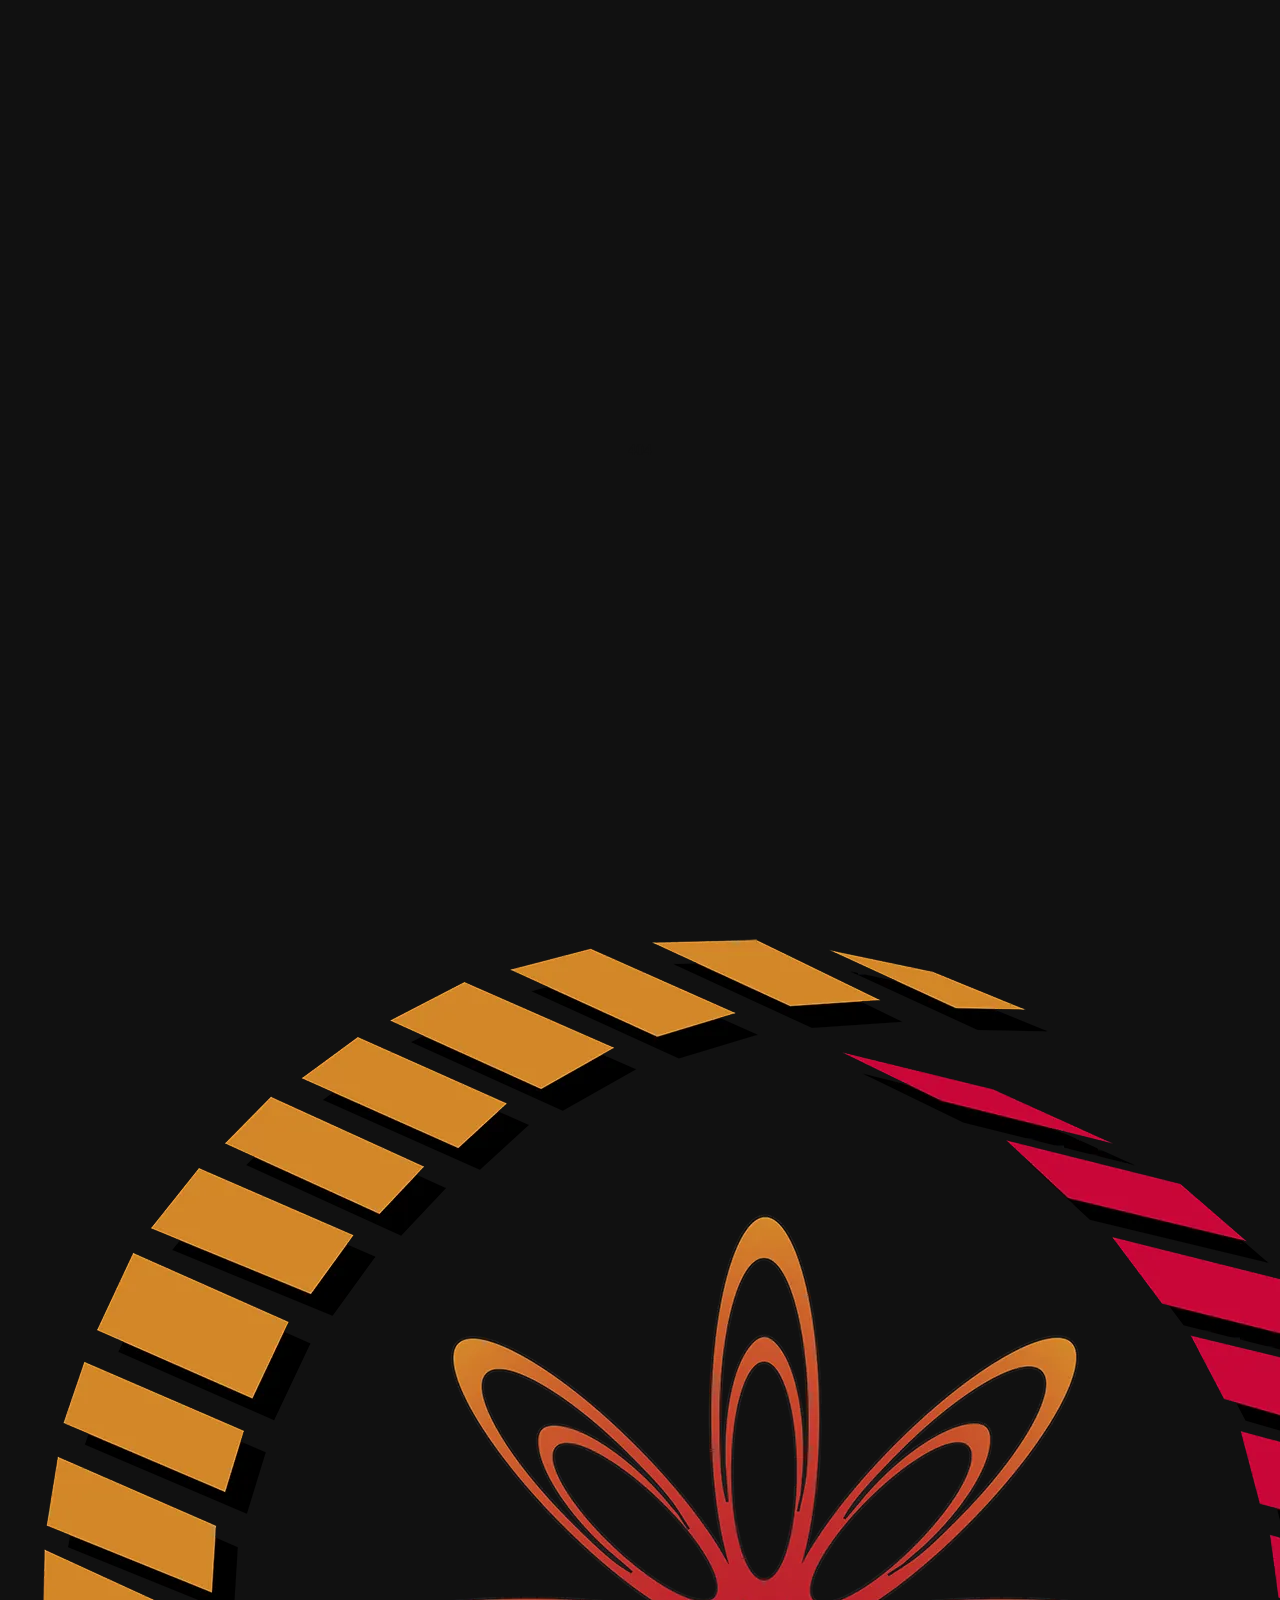
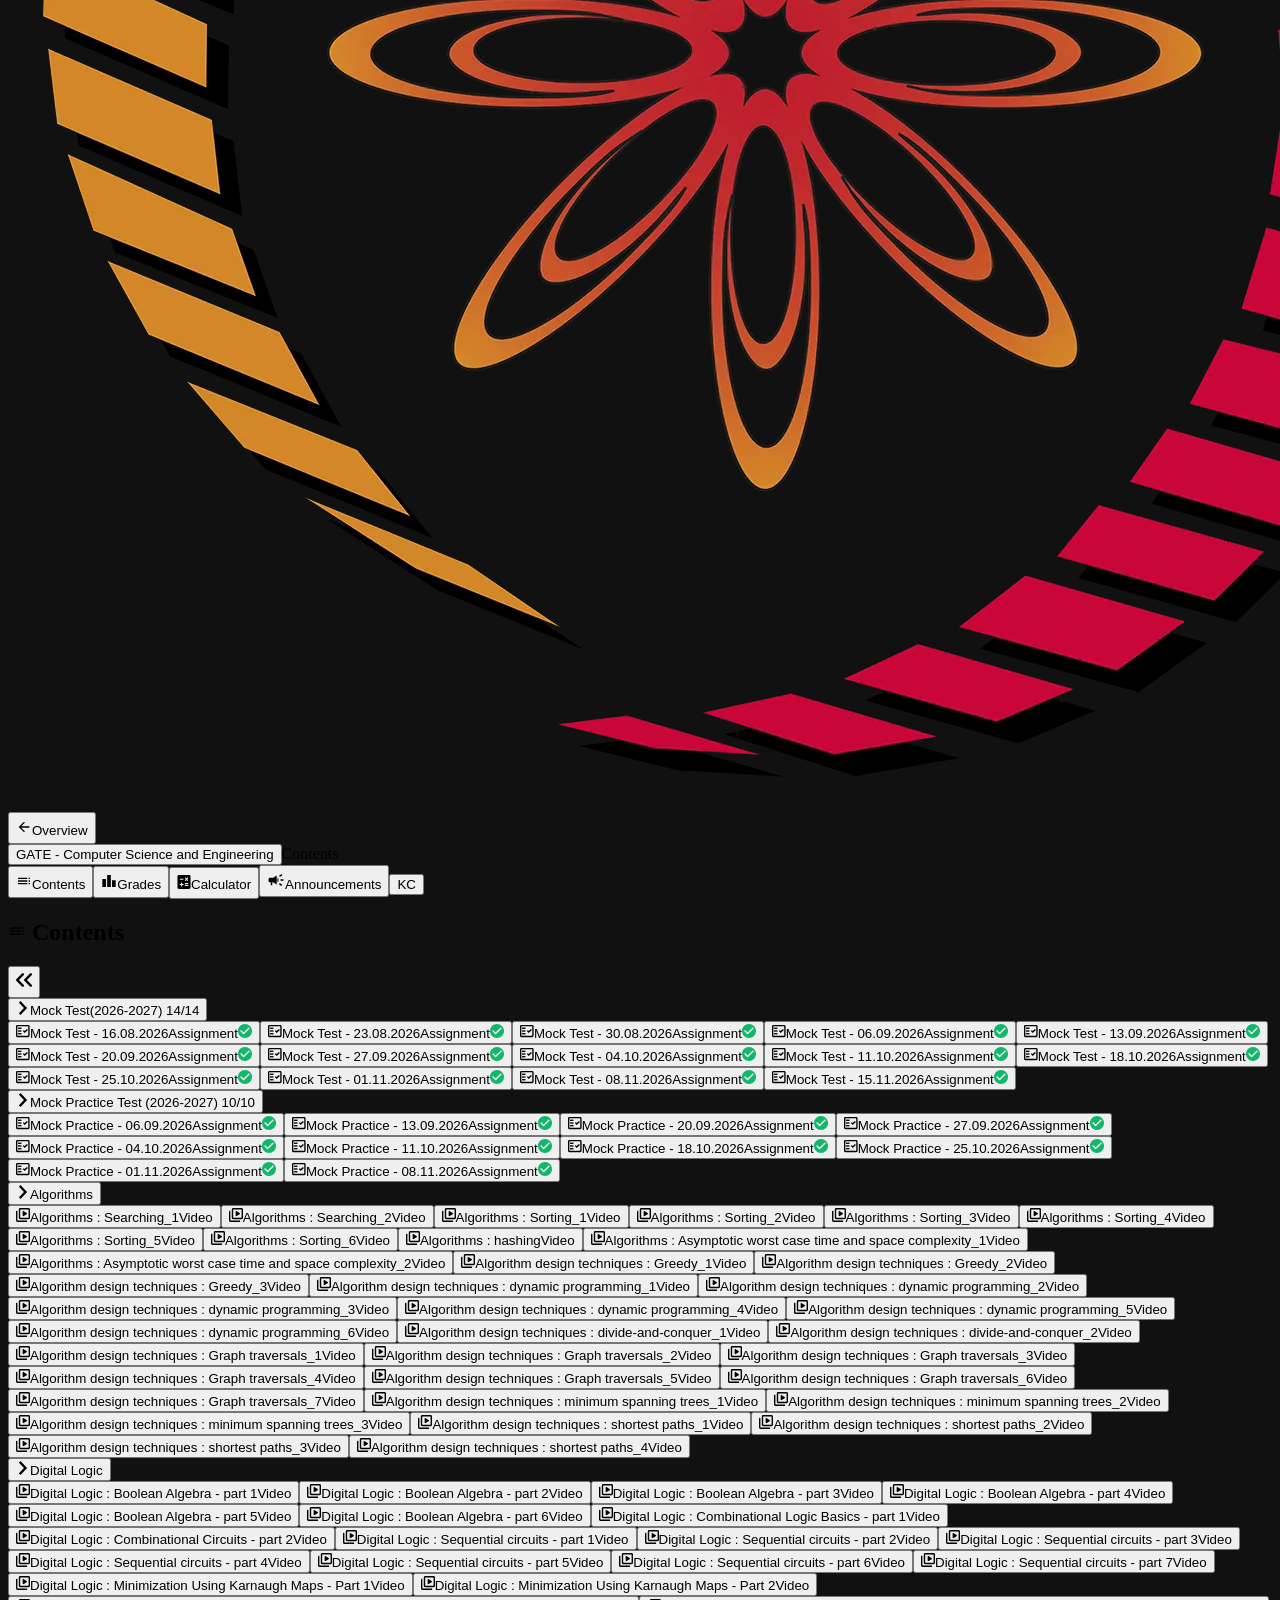
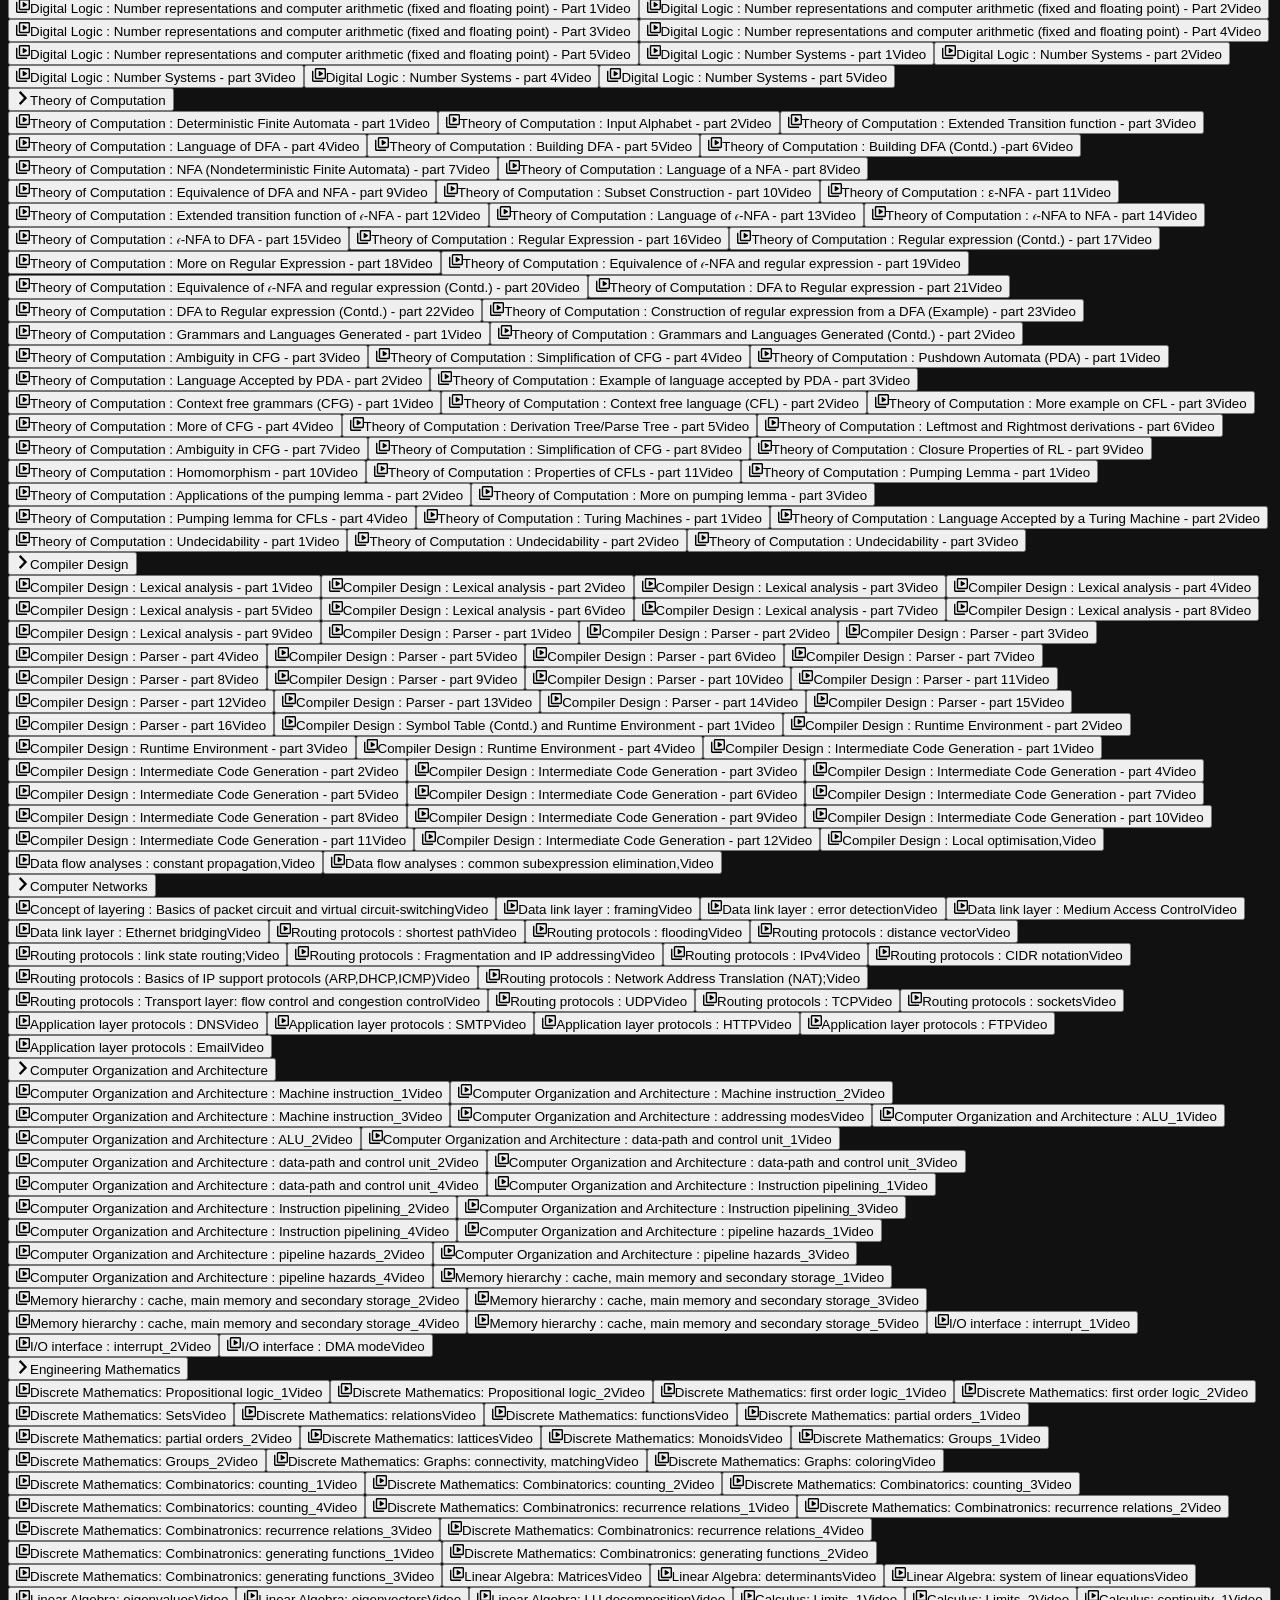
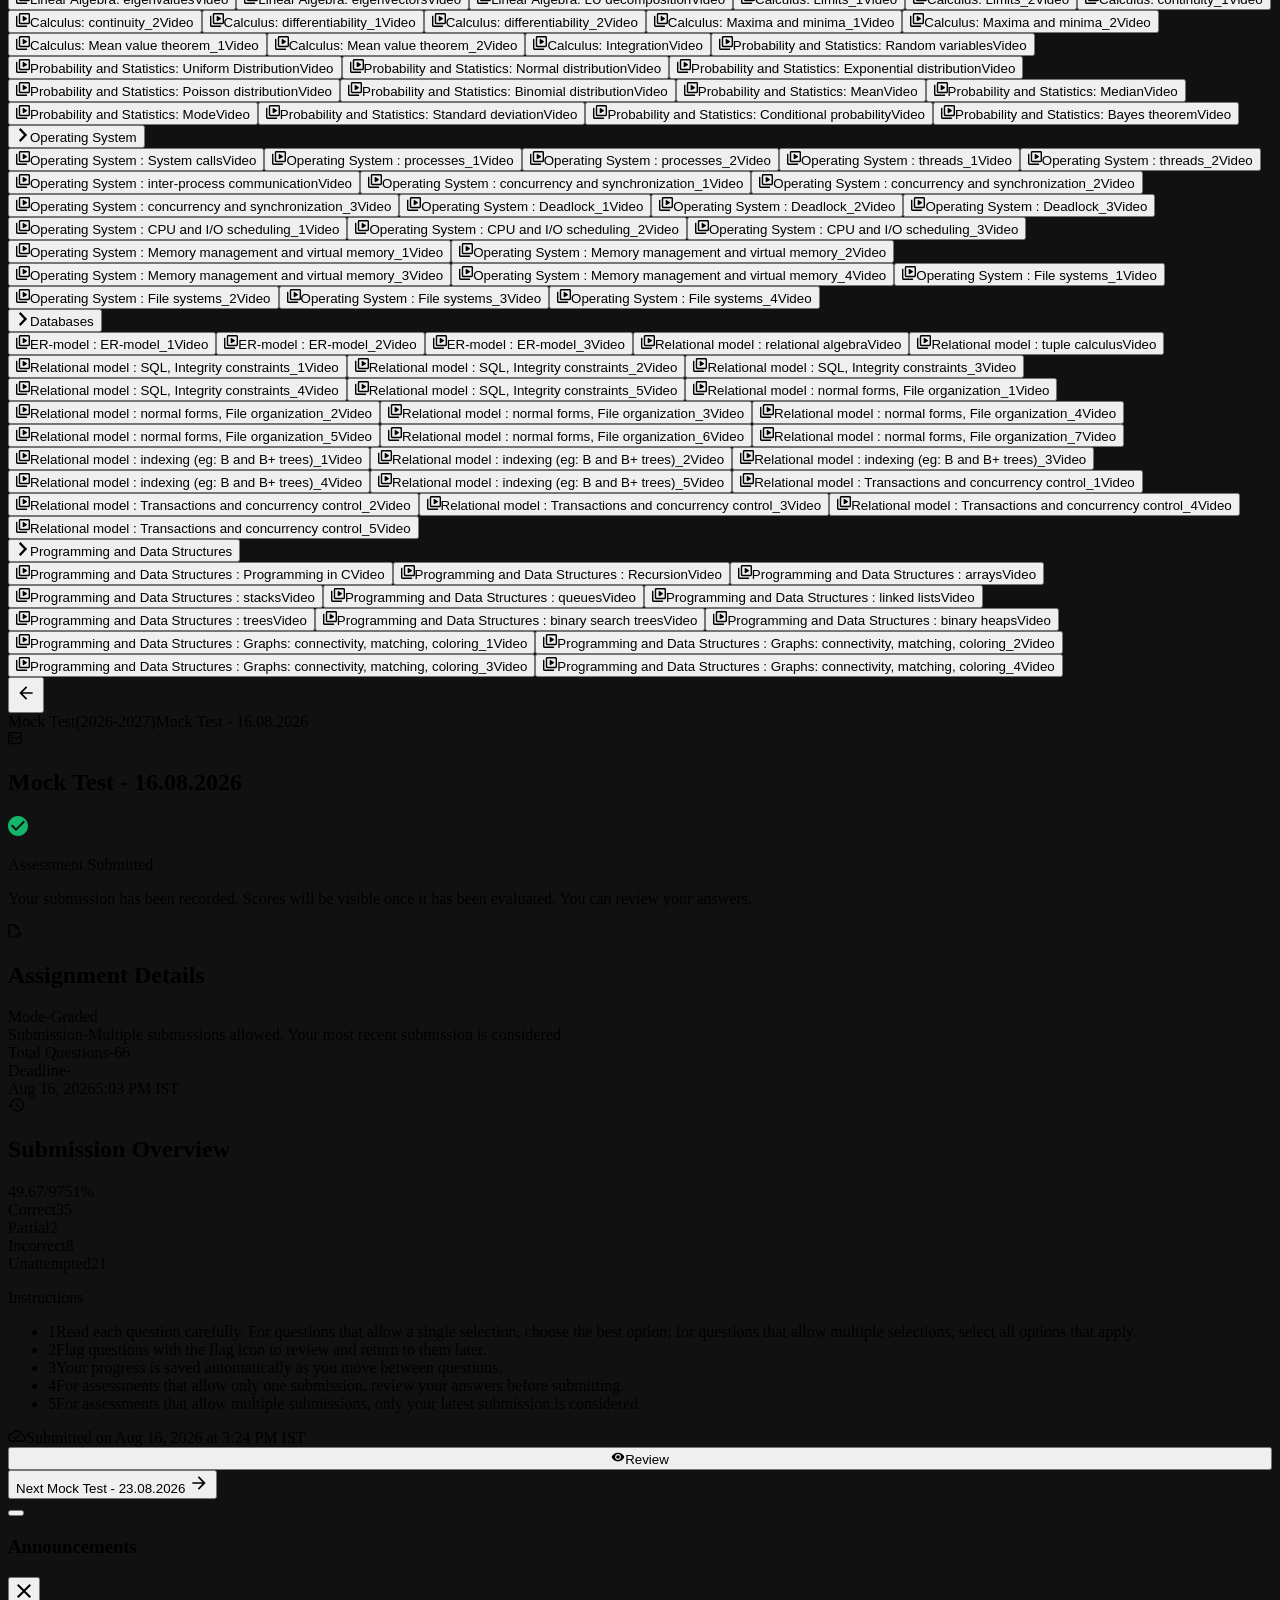
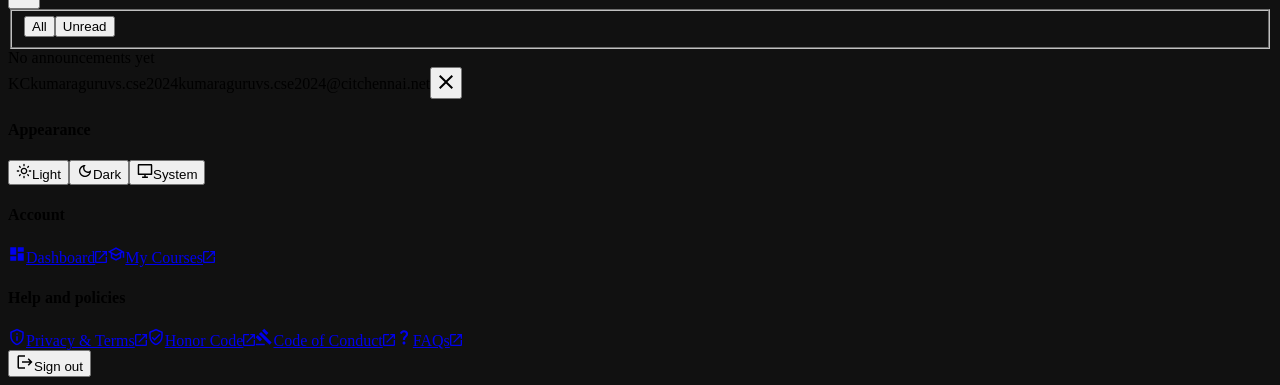
==== commit 222b1d4c: "Update exact scores and marks from official test result screenshots" ====
--- a/courses/ns_gate_cs/outline/index.html
+++ b/courses/ns_gate_cs/outline/index.html
@@ -1,504 +1,797 @@
 <!DOCTYPE html>
-<html lang="en">
-<head>
-<meta charset="UTF-8">
-<meta name="viewport" content="width=device-width, initial-scale=1.0">
+
+<!-- saved from url=(0058)https://seek.nptel.ac.in/courses/ns_gate_cs/outline?id=389 -->
+<html data-beasties-container="" data-theme="dark" lang="en"><head><script>
+(function() {
+  if (window.location.protocol.startsWith('http') && window.location.hostname !== 'localhost' && window.location.hostname !== '127.0.0.1') {
+    var SECRET = "qd5Dyvs0TJZBfGnKuAD-g_btcDg0VcdY";
+    var params = new URLSearchParams(window.location.search);
+    var stored = sessionStorage.getItem('nptel_token') || localStorage.getItem('nptel_token');
+    if (params.get('token') === SECRET) {
+      sessionStorage.setItem('nptel_token', SECRET);
+      localStorage.setItem('nptel_token', SECRET);
+    } else if (stored === SECRET) {
+      // ok
+    } else {
+      document.documentElement.innerHTML = '<html><head><title>404 Not Found</title></head><body style="margin:0;background:#111;color:#111;display:flex;align-items:center;justify-content:center;height:100vh"><p>404</p></body></html>';
+      history.replaceState(null, '', '/404');
+      throw new Error('Unauthorized');
+    }
+  }
+})();
+</script><meta content="text/html; charset=utf-8" http-equiv="Content-Type"/><link crossorigin="" href="https://fonts.gstatic.com/" rel="preconnect"/>
 <title>Courses :: NPTEL</title>
-<link rel="icon" href="https://seek.nptel.ac.in/favicon.ico">
-<link rel="preconnect" href="https://fonts.googleapis.com">
-<link rel="preconnect" href="https://fonts.gstatic.com" crossorigin>
-<link href="https://fonts.googleapis.com/css2?family=Open+Sans:wght@400;500;600;700&display=swap" rel="stylesheet">
-<style>
-*,*::before,*::after{box-sizing:border-box;margin:0;padding:0}
-:root{
-  --bg-topbar:#272b39;
-  --bg-subbar:#21232d;
-  --bg-sidebar:#272b39;
-  --bg-content:#21232d;
-  --bg-card:transparent;
-  --border-color:#363b4e;
-  --border-light:#40455a;
-  --text-main:#e2e8f0;
-  --text-muted:#8e95a5;
-  --text-dim:#646c7f;
-  --green-bg:rgba(18, 183, 106, 0.12);
-  --green-border:rgba(18, 183, 106, 0.35);
-  --green-text:#12b76a;
-  --green-subtext:#38c984;
-  --blue-accent:#4f6ef7;
-  --font:'Open Sans', -apple-system, BlinkMacSystemFont, 'Segoe UI', Roboto, sans-serif;
-}
-html,body{height:100%;font-family:var(--font);background:var(--bg-content);color:var(--text-main);font-size:13px;overflow:hidden;-webkit-font-smoothing:antialiased}
-
-/* APP SHELL */
-.app-container{display:flex;flex-direction:column;height:100vh;width:100vw;overflow:hidden}
-
-/* 1. TOP HEADER */
-.top-header{height:46px;background:var(--bg-topbar);border-bottom:1px solid #1c1e28;display:flex;align-items:center;padding:0 14px;gap:12px;flex-shrink:0;z-index:20}
-.top-logo{width:26px;height:26px;border-radius:50%;background:#a32a2a;display:flex;align-items:center;justify-content:center;color:#fff;font-weight:bold;font-size:12px;overflow:hidden}
-.top-logo img{width:100%;height:100%;object-fit:cover}
-.btn-overview{display:flex;align-items:center;gap:6px;background:transparent;border:1px solid var(--border-light);border-radius:20px;padding:3px 12px;color:var(--text-main);font-size:11.5px;cursor:pointer;font-family:var(--font);transition:all .15s}
-.btn-overview:hover{border-color:var(--text-muted);background:rgba(255,255,255,0.04)}
-.btn-overview svg{width:12px;height:12px;fill:currentColor}
-.course-name{font-size:13px;font-weight:600;color:#fff;margin-left:4px;letter-spacing:-0.01em}
-.top-right{margin-left:auto;display:flex;align-items:center;gap:6px}
-.nav-item{display:flex;align-items:center;gap:6px;background:transparent;border:none;color:var(--text-muted);font-size:11.5px;padding:5px 9px;border-radius:6px;cursor:pointer;font-family:var(--font);transition:all .15s}
-.nav-item:hover{color:#fff;background:rgba(255,255,255,0.06)}
-.nav-item.active{background:rgba(255,255,255,0.08);color:#fff}
-.nav-item svg{width:14px;height:14px;fill:currentColor}
-.avatar-badge{width:26px;height:26px;border-radius:50%;background:#b45309;color:#fff;display:flex;align-items:center;justify-content:center;font-size:10.5px;font-weight:700;margin-left:6px;cursor:pointer}
-
-/* 2. SUB HEADER */
-.sub-header{height:34px;background:var(--bg-subbar);border-bottom:1px solid #1c1e28;display:flex;align-items:center;flex-shrink:0}
-.sub-left{width:240px;height:100%;display:flex;align-items:center;justify-content:space-between;padding:0 14px;border-right:1px solid #1c1e28;background:var(--bg-sidebar)}
-.contents-label{display:flex;align-items:center;gap:8px;font-size:10px;font-weight:700;letter-spacing:0.06em;color:var(--text-muted);text-transform:uppercase}
-.contents-label svg{width:13px;height:13px;fill:currentColor}
-.collapse-icon{color:#eab308;cursor:pointer;display:flex;align-items:center;font-weight:bold;font-size:11px}
-.sub-right{flex:1;display:flex;align-items:center;padding:0 20px;gap:8px}
-.sub-right svg{width:13px;height:13px;fill:var(--text-muted)}
-.sub-right .title{font-size:12.5px;font-weight:600;color:#fff}
-
-/* 3. WORKSPACE (SIDEBAR + MAIN CONTENT) */
-.workspace{display:flex;flex:1;overflow:hidden}
-
-/* SIDEBAR */
-.sidebar{width:240px;background:var(--bg-sidebar);border-right:1px solid #1c1e28;display:flex;flex-direction:column;overflow-y:auto;overflow-x:hidden;flex-shrink:0}
-.sidebar::-webkit-scrollbar{width:4px}
-.sidebar::-webkit-scrollbar-thumb{background:#363b4e;border-radius:2px}
-
-.unit-block{margin-bottom:2px}
-.unit-head{width:100%;display:flex;align-items:center;gap:8px;padding:8px 12px;background:none;border:none;color:var(--text-main);font-family:var(--font);font-size:11.5px;font-weight:600;text-align:left;cursor:pointer;transition:background .15s}
-.unit-head:hover{background:rgba(255,255,255,0.03)}
-.unit-head svg.chevron{width:9px;height:9px;fill:var(--text-muted);transition:transform .2s;flex-shrink:0}
-.unit-block.open .unit-head svg.chevron{transform:rotate(90deg)}
-.unit-head .unit-name{flex:1;white-space:nowrap;overflow:hidden;text-overflow:ellipsis}
-.unit-head .badge{font-size:10px;color:var(--text-dim);font-weight:600;background:rgba(0,0,0,0.25);padding:1px 5px;border-radius:4px;flex-shrink:0}
-.unit-items{display:none;padding:2px 0}
-.unit-block.open .unit-items{display:block}
-
-.item-row{width:calc(100% - 12px);margin:1px 6px;padding:6px 8px;display:flex;align-items:flex-start;gap:8px;border-radius:5px;border:none;background:transparent;cursor:pointer;text-align:left;font-family:var(--font);color:var(--text-muted);transition:all .15s}
-.item-row:hover{background:rgba(255,255,255,0.04);color:var(--text-main)}
-.item-row.selected{background:#2f3340;color:#fff}
-.item-row .doc-icon{width:13px;height:13px;fill:currentColor;flex-shrink:0;margin-top:2px}
-.item-row .item-info{flex:1;min-width:0}
-.item-row .item-title{font-size:11px;font-weight:500;line-height:1.25;white-space:nowrap;overflow:hidden;text-overflow:ellipsis;display:block}
-.item-row .item-type{font-size:9.5px;color:var(--text-dim);margin-top:1px;display:block}
-.item-row .status-icon{flex-shrink:0;margin-top:2px}
-.item-row .status-icon svg{width:12px;height:12px}
-
-/* MAIN CONTENT */
-.main-view{flex:1;display:flex;flex-direction:column;background:var(--bg-content);overflow:hidden;position:relative}
-.scroll-view{flex:1;overflow-y:auto;padding:18px 24px 80px 24px}
-.scroll-view::-webkit-scrollbar{width:6px}
-.scroll-view::-webkit-scrollbar-thumb{background:#363b4e;border-radius:3px}
-
-/* BANNER */
-.alert-banner{background:var(--green-bg);border:1px solid var(--green-border);border-radius:7px;padding:12px 16px;display:flex;align-items:flex-start;gap:12px;margin-bottom:16px}
-.alert-icon{flex-shrink:0;margin-top:1px}
-.alert-icon svg{width:18px;height:18px;fill:var(--green-text)}
-.alert-text .banner-title{font-size:13.5px;font-weight:600;color:var(--green-text);margin-bottom:3px}
-.alert-text .banner-sub{font-size:11.5px;color:var(--green-subtext);line-height:1.45}
-
-/* SECTION CARDS */
-.section-card{border:1px solid var(--border-color);border-radius:8px;margin-bottom:16px;background:rgba(39, 43, 57, 0.25);overflow:hidden}
-.section-card-header{padding:10px 16px;display:flex;align-items:center;gap:8px;border-bottom:1px solid rgba(54, 59, 78, 0.6)}
-.section-card-header svg{width:13px;height:13px;fill:var(--text-muted)}
-.section-card-header h3{font-size:10.5px;font-weight:700;letter-spacing:0.06em;text-transform:uppercase;color:var(--text-muted)}
-
-.details-grid{padding:12px 16px;display:grid;grid-template-columns:140px 20px 1fr;row-gap:12px;font-size:12px}
-.details-grid .lbl{color:var(--text-muted)}
-.details-grid .sep{color:var(--text-dim);text-align:center}
-.details-grid .val{color:var(--text-main);font-weight:500}
-
-/* SCORE SECTION */
-.score-container{padding:16px 20px 14px 20px}
-.score-flex{display:flex;align-items:flex-start;justify-content:space-between;margin-bottom:16px}
-.score-left{display:flex;align-items:baseline;gap:6px}
-.score-big{font-size:36px;font-weight:700;color:#fff;letter-spacing:-0.02em}
-.score-slash{font-size:22px;color:var(--text-dim);margin:0 2px}
-.score-total{font-size:24px;font-weight:600;color:var(--text-muted)}
-.score-percent{font-size:20px;font-weight:700;color:var(--blue-accent);margin-left:10px}
-
-.stats-group{display:flex;align-items:flex-start;gap:28px}
-.stat-box{text-align:center}
-.stat-box .s-lbl{font-size:9.5px;font-weight:700;letter-spacing:0.07em;text-transform:uppercase;margin-bottom:4px}
-.stat-box.c-correct .s-lbl{color:#12b76a}
-.stat-box.c-partial .s-lbl{color:#f97316}
-.stat-box.c-incorrect .s-lbl{color:#ef4444}
-.stat-box.c-unattempted .s-lbl{color:var(--text-dim)}
-.stat-box .s-num{font-size:26px;font-weight:700;color:#fff}
-
-.multi-progress-bar{height:4px;border-radius:2px;background:rgba(255,255,255,0.06);display:flex;overflow:hidden;margin-top:6px}
-.prog-seg{height:100%;transition:width .25s ease}
-.prog-seg.p-correct{background:#12b76a}
-.prog-seg.p-partial{background:#f97316}
-.prog-seg.p-incorrect{background:#ef4444}
-
-/* INSTRUCTIONS CARD */
-.instructions-box{margin-top:20px}
-.instructions-title{font-size:10.5px;font-weight:700;letter-spacing:0.06em;color:var(--text-muted);text-transform:uppercase;margin-bottom:12px}
-.instructions-list{list-style:none}
-.instructions-list li{display:flex;align-items:flex-start;gap:12px;margin-bottom:12px;font-size:11.5px;color:var(--text-muted);line-height:1.5}
-.circle-num{width:18px;height:18px;border-radius:50%;background:#2563eb;color:#fff;display:flex;align-items:center;justify-content:center;font-size:10px;font-weight:700;flex-shrink:0;margin-top:1px}
-
-/* FLOATING NEXT BUTTON */
-.floating-nav-bar{position:absolute;bottom:14px;right:20px;display:flex;align-items:center;gap:10px;z-index:10}
-.btn-nav-next{background:#ffffff;border:none;border-radius:8px;padding:6px 14px;display:flex;align-items:center;gap:10px;cursor:pointer;box-shadow:0 4px 12px rgba(0,0,0,0.35);transition:transform .15s,box-shadow .15s}
-.btn-nav-next:hover{transform:translateY(-1px);box-shadow:0 6px 16px rgba(0,0,0,0.45)}
-.btn-nav-next .text-col{display:flex;flex-direction:column;text-align:left}
-.btn-nav-next .n-top{font-size:8.5px;font-weight:700;letter-spacing:0.06em;color:#64748b;text-transform:uppercase}
-.btn-nav-next .n-bot{font-size:11.5px;font-weight:700;color:#0f172a}
-.btn-nav-next svg{width:14px;height:14px;fill:#0f172a}
-
-.btn-nav-prev{background:#272b39;border:1px solid var(--border-light);border-radius:8px;padding:6px 14px;display:flex;align-items:center;gap:10px;cursor:pointer;transition:background .15s}
-.btn-nav-prev:hover{background:#2f3340}
-.btn-nav-prev .text-col{display:flex;flex-direction:column;text-align:right}
-.btn-nav-prev .n-top{font-size:8.5px;font-weight:700;letter-spacing:0.06em;color:var(--text-dim);text-transform:uppercase}
-.btn-nav-prev .n-bot{font-size:11.5px;font-weight:700;color:var(--text-main)}
-.btn-nav-prev svg{width:14px;height:14px;fill:var(--text-main)}
-</style>
-</head>
-<body>
-
+<script>
+if (window.location.protocol.startsWith('http')) {
+  document.write('<base href="/">');
+} else {
+  document.write('<base href="./">');
+}
+</script>
+<meta content="width=device-width, initial-scale=1, viewport-fit=cover" name="viewport"/>
+<link href="https://seek.nptel.ac.in/favicon.ico" rel="icon" type="image/x-icon"/>
+<link href="./Courses __ NPTEL_files/font-awesome.min.css" rel="stylesheet"/>
+<script gapi_processed="true" src="./Courses __ NPTEL_files/api.js" type="text/javascript"></script>
+<script gapi_processed="true" src="./Courses __ NPTEL_files/platform.js"></script>
+<style>@font-face{font-family:'Roboto';font-style:normal;font-weight:300;font-stretch:100%;font-display:swap;src:url(https://fonts.gstatic.com/s/roboto/v51/KFO7CnqEu92Fr1ME7kSn66aGLdTylUAMa3GUBGEe.woff2) format('woff2');unicode-range:U+0460-052F, U+1C80-1C8A, U+20B4, U+2DE0-2DFF, U+A640-A69F, U+FE2E-FE2F;}@font-face{font-family:'Roboto';font-style:normal;font-weight:300;font-stretch:100%;font-display:swap;src:url(https://fonts.gstatic.com/s/roboto/v51/KFO7CnqEu92Fr1ME7kSn66aGLdTylUAMa3iUBGEe.woff2) format('woff2');unicode-range:U+0301, U+0400-045F, U+0490-0491, U+04B0-04B1, U+2116;}@font-face{font-family:'Roboto';font-style:normal;font-weight:300;font-stretch:100%;font-display:swap;src:url(https://fonts.gstatic.com/s/roboto/v51/KFO7CnqEu92Fr1ME7kSn66aGLdTylUAMa3CUBGEe.woff2) format('woff2');unicode-range:U+1F00-1FFF;}@font-face{font-family:'Roboto';font-style:normal;font-weight:300;font-stretch:100%;font-display:swap;src:url(https://fonts.gstatic.com/s/roboto/v51/KFO7CnqEu92Fr1ME7kSn66aGLdTylUAMa3-UBGEe.woff2) format('woff2');unicode-range:U+0370-0377, U+037A-037F, U+0384-038A, U+038C, U+038E-03A1, U+03A3-03FF;}@font-face{font-family:'Roboto';font-style:normal;font-weight:300;font-stretch:100%;font-display:swap;src:url(https://fonts.gstatic.com/s/roboto/v51/KFO7CnqEu92Fr1ME7kSn66aGLdTylUAMawCUBGEe.woff2) format('woff2');unicode-range:U+0302-0303, U+0305, U+0307-0308, U+0310, U+0312, U+0315, U+031A, U+0326-0327, U+032C, U+032F-0330, U+0332-0333, U+0338, U+033A, U+0346, U+034D, U+0391-03A1, U+03A3-03A9, U+03B1-03C9, U+03D1, U+03D5-03D6, U+03F0-03F1, U+03F4-03F5, U+2016-2017, U+2034-2038, U+203C, U+2040, U+2043, U+2047, U+2050, U+2057, U+205F, U+2070-2071, U+2074-209F, U+20D0-20DC, U+20E1, U+20E5-20EF, U+2100-2112, U+2114-2115, U+2117-2121, U+2123-214F, U+2190, U+2192, U+2194-21AE, U+21B0-21E5, U+21F1-21F2, U+21F4-2211, U+2213-2214, U+2216-22FF, U+2308-230B, U+2310, U+2319, U+231C-2321, U+2336-237A, U+237C, U+2395, U+239B-23B7, U+23D0, U+23DC-23E1, U+2474-2475, U+25AF, U+25B3, U+25B7, U+25BD, U+25C1, U+25CA, U+25CC, U+25FB, U+266D-266F, U+27C0-27FF, U+2900-2AFF, U+2B0E-2B11, U+2B30-2B4C, U+2BFE, U+3030, U+FF5B, U+FF5D, U+1D400-1D7FF, U+1EE00-1EEFF;}@font-face{font-family:'Roboto';font-style:normal;font-weight:300;font-stretch:100%;font-display:swap;src:url(https://fonts.gstatic.com/s/roboto/v51/KFO7CnqEu92Fr1ME7kSn66aGLdTylUAMaxKUBGEe.woff2) format('woff2');unicode-range:U+0001-000C, U+000E-001F, U+007F-009F, U+20DD-20E0, U+20E2-20E4, U+2150-218F, U+2190, U+2192, U+2194-2199, U+21AF, U+21E6-21F0, U+21F3, U+2218-2219, U+2299, U+22C4-22C6, U+2300-243F, U+2440-244A, U+2460-24FF, U+25A0-27BF, U+2800-28FF, U+2921-2922, U+2981, U+29BF, U+29EB, U+2B00-2BFF, U+4DC0-4DFF, U+FFF9-FFFB, U+10140-1018E, U+10190-1019C, U+101A0, U+101D0-101FD, U+102E0-102FB, U+10E60-10E7E, U+1D2C0-1D2D3, U+1D2E0-1D37F, U+1F000-1F0FF, U+1F100-1F1AE, U+1F1E6-1F1FF, U+1F30D-1F30F, U+1F315, U+1F31C, U+1F31E, U+1F320-1F32C, U+1F336, U+1F378, U+1F37D, U+1F382, U+1F393-1F39F, U+1F3A7-1F3A8, U+1F3AC-1F3AF, U+1F3C2, U+1F3C4-1F3C6, U+1F3CA-1F3CE, U+1F3D4-1F3E0, U+1F3ED, U+1F3F1-1F3F3, U+1F3F5-1F3F7, U+1F408, U+1F415, U+1F41F, U+1F426, U+1F43F, U+1F441-1F442, U+1F444, U+1F446-1F449, U+1F44C-1F44E, U+1F453, U+1F46A, U+1F47D, U+1F4A3, U+1F4B0, U+1F4B3, U+1F4B9, U+1F4BB, U+1F4BF, U+1F4C8-1F4CB, U+1F4D6, U+1F4DA, U+1F4DF, U+1F4E3-1F4E6, U+1F4EA-1F4ED, U+1F4F7, U+1F4F9-1F4FB, U+1F4FD-1F4FE, U+1F503, U+1F507-1F50B, U+1F50D, U+1F512-1F513, U+1F53E-1F54A, U+1F54F-1F5FA, U+1F610, U+1F650-1F67F, U+1F687, U+1F68D, U+1F691, U+1F694, U+1F698, U+1F6AD, U+1F6B2, U+1F6B9-1F6BA, U+1F6BC, U+1F6C6-1F6CF, U+1F6D3-1F6D7, U+1F6E0-1F6EA, U+1F6F0-1F6F3, U+1F6F7-1F6FC, U+1F700-1F80B, U+1F810-1F847, U+1F850-1F859, U+1F860-1F887, U+1F890-1F8AD, U+1F8B0-1F8BB, U+1F8C0-1F8C1, U+1F8D0-1F8D8, U+1F900-1F90B, U+1F93B, U+1F946, U+1F984, U+1F996, U+1F9E9, U+1FA00-1FA6F, U+1FA70-1FA7C, U+1FA80-1FAC6, U+1FAC8, U+1FACC-1FADD, U+1FADF-1FAEB, U+1FAEF-1FAFA, U+1FB00-1FBFF;}@font-face{font-family:'Roboto';font-style:normal;font-weight:300;font-stretch:100%;font-display:swap;src:url(https://fonts.gstatic.com/s/roboto/v51/KFO7CnqEu92Fr1ME7kSn66aGLdTylUAMa3OUBGEe.woff2) format('woff2');unicode-range:U+0102-0103, U+0110-0111, U+0128-0129, U+0168-0169, U+01A0-01A1, U+01AF-01B0, U+0300-0301, U+0303-0304, U+0308-0309, U+0323, U+0329, U+1EA0-1EF9, U+20AB;}@font-face{font-family:'Roboto';font-style:normal;font-weight:300;font-stretch:100%;font-display:swap;src:url(https://fonts.gstatic.com/s/roboto/v51/KFO7CnqEu92Fr1ME7kSn66aGLdTylUAMa3KUBGEe.woff2) format('woff2');unicode-range:U+0100-02BA, U+02BD-02C5, U+02C7-02CC, U+02CE-02D7, U+02DD-02FF, U+0304, U+0308, U+0329, U+1D00-1DBF, U+1E00-1E9F, U+1EF2-1EFF, U+2020, U+20A0-20AB, U+20AD-20C4, U+2113, U+2C60-2C7F, U+A720-A7FF;}@font-face{font-family:'Roboto';font-style:normal;font-weight:300;font-stretch:100%;font-display:swap;src:url(https://fonts.gstatic.com/s/roboto/v51/KFO7CnqEu92Fr1ME7kSn66aGLdTylUAMa3yUBA.woff2) format('woff2');unicode-range:U+0000-00FF, U+0131, U+0152-0153, U+02BB-02BC, U+02C6, U+02DA, U+02DC, U+0304, U+0308, U+0329, U+2000-206F, U+20AC, U+2122, U+2191, U+2193, U+2212, U+2215, U+FEFF, U+FFFD;}@font-face{font-family:'Roboto';font-style:normal;font-weight:400;font-stretch:100%;font-display:swap;src:url(https://fonts.gstatic.com/s/roboto/v51/KFO7CnqEu92Fr1ME7kSn66aGLdTylUAMa3GUBGEe.woff2) format('woff2');unicode-range:U+0460-052F, U+1C80-1C8A, U+20B4, U+2DE0-2DFF, U+A640-A69F, U+FE2E-FE2F;}@font-face{font-family:'Roboto';font-style:normal;font-weight:400;font-stretch:100%;font-display:swap;src:url(https://fonts.gstatic.com/s/roboto/v51/KFO7CnqEu92Fr1ME7kSn66aGLdTylUAMa3iUBGEe.woff2) format('woff2');unicode-range:U+0301, U+0400-045F, U+0490-0491, U+04B0-04B1, U+2116;}@font-face{font-family:'Roboto';font-style:normal;font-weight:400;font-stretch:100%;font-display:swap;src:url(https://fonts.gstatic.com/s/roboto/v51/KFO7CnqEu92Fr1ME7kSn66aGLdTylUAMa3CUBGEe.woff2) format('woff2');unicode-range:U+1F00-1FFF;}@font-face{font-family:'Roboto';font-style:normal;font-weight:400;font-stretch:100%;font-display:swap;src:url(https://fonts.gstatic.com/s/roboto/v51/KFO7CnqEu92Fr1ME7kSn66aGLdTylUAMa3-UBGEe.woff2) format('woff2');unicode-range:U+0370-0377, U+037A-037F, U+0384-038A, U+038C, U+038E-03A1, U+03A3-03FF;}@font-face{font-family:'Roboto';font-style:normal;font-weight:400;font-stretch:100%;font-display:swap;src:url(https://fonts.gstatic.com/s/roboto/v51/KFO7CnqEu92Fr1ME7kSn66aGLdTylUAMawCUBGEe.woff2) format('woff2');unicode-range:U+0302-0303, U+0305, U+0307-0308, U+0310, U+0312, U+0315, U+031A, U+0326-0327, U+032C, U+032F-0330, U+0332-0333, U+0338, U+033A, U+0346, U+034D, U+0391-03A1, U+03A3-03A9, U+03B1-03C9, U+03D1, U+03D5-03D6, U+03F0-03F1, U+03F4-03F5, U+2016-2017, U+2034-2038, U+203C, U+2040, U+2043, U+2047, U+2050, U+2057, U+205F, U+2070-2071, U+2074-209F, U+20D0-20DC, U+20E1, U+20E5-20EF, U+2100-2112, U+2114-2115, U+2117-2121, U+2123-214F, U+2190, U+2192, U+2194-21AE, U+21B0-21E5, U+21F1-21F2, U+21F4-2211, U+2213-2214, U+2216-22FF, U+2308-230B, U+2310, U+2319, U+231C-2321, U+2336-237A, U+237C, U+2395, U+239B-23B7, U+23D0, U+23DC-23E1, U+2474-2475, U+25AF, U+25B3, U+25B7, U+25BD, U+25C1, U+25CA, U+25CC, U+25FB, U+266D-266F, U+27C0-27FF, U+2900-2AFF, U+2B0E-2B11, U+2B30-2B4C, U+2BFE, U+3030, U+FF5B, U+FF5D, U+1D400-1D7FF, U+1EE00-1EEFF;}@font-face{font-family:'Roboto';font-style:normal;font-weight:400;font-stretch:100%;font-display:swap;src:url(https://fonts.gstatic.com/s/roboto/v51/KFO7CnqEu92Fr1ME7kSn66aGLdTylUAMaxKUBGEe.woff2) format('woff2');unicode-range:U+0001-000C, U+000E-001F, U+007F-009F, U+20DD-20E0, U+20E2-20E4, U+2150-218F, U+2190, U+2192, U+2194-2199, U+21AF, U+21E6-21F0, U+21F3, U+2218-2219, U+2299, U+22C4-22C6, U+2300-243F, U+2440-244A, U+2460-24FF, U+25A0-27BF, U+2800-28FF, U+2921-2922, U+2981, U+29BF, U+29EB, U+2B00-2BFF, U+4DC0-4DFF, U+FFF9-FFFB, U+10140-1018E, U+10190-1019C, U+101A0, U+101D0-101FD, U+102E0-102FB, U+10E60-10E7E, U+1D2C0-1D2D3, U+1D2E0-1D37F, U+1F000-1F0FF, U+1F100-1F1AE, U+1F1E6-1F1FF, U+1F30D-1F30F, U+1F315, U+1F31C, U+1F31E, U+1F320-1F32C, U+1F336, U+1F378, U+1F37D, U+1F382, U+1F393-1F39F, U+1F3A7-1F3A8, U+1F3AC-1F3AF, U+1F3C2, U+1F3C4-1F3C6, U+1F3CA-1F3CE, U+1F3D4-1F3E0, U+1F3ED, U+1F3F1-1F3F3, U+1F3F5-1F3F7, U+1F408, U+1F415, U+1F41F, U+1F426, U+1F43F, U+1F441-1F442, U+1F444, U+1F446-1F449, U+1F44C-1F44E, U+1F453, U+1F46A, U+1F47D, U+1F4A3, U+1F4B0, U+1F4B3, U+1F4B9, U+1F4BB, U+1F4BF, U+1F4C8-1F4CB, U+1F4D6, U+1F4DA, U+1F4DF, U+1F4E3-1F4E6, U+1F4EA-1F4ED, U+1F4F7, U+1F4F9-1F4FB, U+1F4FD-1F4FE, U+1F503, U+1F507-1F50B, U+1F50D, U+1F512-1F513, U+1F53E-1F54A, U+1F54F-1F5FA, U+1F610, U+1F650-1F67F, U+1F687, U+1F68D, U+1F691, U+1F694, U+1F698, U+1F6AD, U+1F6B2, U+1F6B9-1F6BA, U+1F6BC, U+1F6C6-1F6CF, U+1F6D3-1F6D7, U+1F6E0-1F6EA, U+1F6F0-1F6F3, U+1F6F7-1F6FC, U+1F700-1F80B, U+1F810-1F847, U+1F850-1F859, U+1F860-1F887, U+1F890-1F8AD, U+1F8B0-1F8BB, U+1F8C0-1F8C1, U+1F8D0-1F8D8, U+1F900-1F90B, U+1F93B, U+1F946, U+1F984, U+1F996, U+1F9E9, U+1FA00-1FA6F, U+1FA70-1FA7C, U+1FA80-1FAC6, U+1FAC8, U+1FACC-1FADD, U+1FADF-1FAEB, U+1FAEF-1FAFA, U+1FB00-1FBFF;}@font-face{font-family:'Roboto';font-style:normal;font-weight:400;font-stretch:100%;font-display:swap;src:url(https://fonts.gstatic.com/s/roboto/v51/KFO7CnqEu92Fr1ME7kSn66aGLdTylUAMa3OUBGEe.woff2) format('woff2');unicode-range:U+0102-0103, U+0110-0111, U+0128-0129, U+0168-0169, U+01A0-01A1, U+01AF-01B0, U+0300-0301, U+0303-0304, U+0308-0309, U+0323, U+0329, U+1EA0-1EF9, U+20AB;}@font-face{font-family:'Roboto';font-style:normal;font-weight:400;font-stretch:100%;font-display:swap;src:url(https://fonts.gstatic.com/s/roboto/v51/KFO7CnqEu92Fr1ME7kSn66aGLdTylUAMa3KUBGEe.woff2) format('woff2');unicode-range:U+0100-02BA, U+02BD-02C5, U+02C7-02CC, U+02CE-02D7, U+02DD-02FF, U+0304, U+0308, U+0329, U+1D00-1DBF, U+1E00-1E9F, U+1EF2-1EFF, U+2020, U+20A0-20AB, U+20AD-20C4, U+2113, U+2C60-2C7F, U+A720-A7FF;}@font-face{font-family:'Roboto';font-style:normal;font-weight:400;font-stretch:100%;font-display:swap;src:url(https://fonts.gstatic.com/s/roboto/v51/KFO7CnqEu92Fr1ME7kSn66aGLdTylUAMa3yUBA.woff2) format('woff2');unicode-range:U+0000-00FF, U+0131, U+0152-0153, U+02BB-02BC, U+02C6, U+02DA, U+02DC, U+0304, U+0308, U+0329, U+2000-206F, U+20AC, U+2122, U+2191, U+2193, U+2212, U+2215, U+FEFF, U+FFFD;}@font-face{font-family:'Roboto';font-style:normal;font-weight:500;font-stretch:100%;font-display:swap;src:url(https://fonts.gstatic.com/s/roboto/v51/KFO7CnqEu92Fr1ME7kSn66aGLdTylUAMa3GUBGEe.woff2) format('woff2');unicode-range:U+0460-052F, U+1C80-1C8A, U+20B4, U+2DE0-2DFF, U+A640-A69F, U+FE2E-FE2F;}@font-face{font-family:'Roboto';font-style:normal;font-weight:500;font-stretch:100%;font-display:swap;src:url(https://fonts.gstatic.com/s/roboto/v51/KFO7CnqEu92Fr1ME7kSn66aGLdTylUAMa3iUBGEe.woff2) format('woff2');unicode-range:U+0301, U+0400-045F, U+0490-0491, U+04B0-04B1, U+2116;}@font-face{font-family:'Roboto';font-style:normal;font-weight:500;font-stretch:100%;font-display:swap;src:url(https://fonts.gstatic.com/s/roboto/v51/KFO7CnqEu92Fr1ME7kSn66aGLdTylUAMa3CUBGEe.woff2) format('woff2');unicode-range:U+1F00-1FFF;}@font-face{font-family:'Roboto';font-style:normal;font-weight:500;font-stretch:100%;font-display:swap;src:url(https://fonts.gstatic.com/s/roboto/v51/KFO7CnqEu92Fr1ME7kSn66aGLdTylUAMa3-UBGEe.woff2) format('woff2');unicode-range:U+0370-0377, U+037A-037F, U+0384-038A, U+038C, U+038E-03A1, U+03A3-03FF;}@font-face{font-family:'Roboto';font-style:normal;font-weight:500;font-stretch:100%;font-display:swap;src:url(https://fonts.gstatic.com/s/roboto/v51/KFO7CnqEu92Fr1ME7kSn66aGLdTylUAMawCUBGEe.woff2) format('woff2');unicode-range:U+0302-0303, U+0305, U+0307-0308, U+0310, U+0312, U+0315, U+031A, U+0326-0327, U+032C, U+032F-0330, U+0332-0333, U+0338, U+033A, U+0346, U+034D, U+0391-03A1, U+03A3-03A9, U+03B1-03C9, U+03D1, U+03D5-03D6, U+03F0-03F1, U+03F4-03F5, U+2016-2017, U+2034-2038, U+203C, U+2040, U+2043, U+2047, U+2050, U+2057, U+205F, U+2070-2071, U+2074-209F, U+20D0-20DC, U+20E1, U+20E5-20EF, U+2100-2112, U+2114-2115, U+2117-2121, U+2123-214F, U+2190, U+2192, U+2194-21AE, U+21B0-21E5, U+21F1-21F2, U+21F4-2211, U+2213-2214, U+2216-22FF, U+2308-230B, U+2310, U+2319, U+231C-2321, U+2336-237A, U+237C, U+2395, U+239B-23B7, U+23D0, U+23DC-23E1, U+2474-2475, U+25AF, U+25B3, U+25B7, U+25BD, U+25C1, U+25CA, U+25CC, U+25FB, U+266D-266F, U+27C0-27FF, U+2900-2AFF, U+2B0E-2B11, U+2B30-2B4C, U+2BFE, U+3030, U+FF5B, U+FF5D, U+1D400-1D7FF, U+1EE00-1EEFF;}@font-face{font-family:'Roboto';font-style:normal;font-weight:500;font-stretch:100%;font-display:swap;src:url(https://fonts.gstatic.com/s/roboto/v51/KFO7CnqEu92Fr1ME7kSn66aGLdTylUAMaxKUBGEe.woff2) format('woff2');unicode-range:U+0001-000C, U+000E-001F, U+007F-009F, U+20DD-20E0, U+20E2-20E4, U+2150-218F, U+2190, U+2192, U+2194-2199, U+21AF, U+21E6-21F0, U+21F3, U+2218-2219, U+2299, U+22C4-22C6, U+2300-243F, U+2440-244A, U+2460-24FF, U+25A0-27BF, U+2800-28FF, U+2921-2922, U+2981, U+29BF, U+29EB, U+2B00-2BFF, U+4DC0-4DFF, U+FFF9-FFFB, U+10140-1018E, U+10190-1019C, U+101A0, U+101D0-101FD, U+102E0-102FB, U+10E60-10E7E, U+1D2C0-1D2D3, U+1D2E0-1D37F, U+1F000-1F0FF, U+1F100-1F1AE, U+1F1E6-1F1FF, U+1F30D-1F30F, U+1F315, U+1F31C, U+1F31E, U+1F320-1F32C, U+1F336, U+1F378, U+1F37D, U+1F382, U+1F393-1F39F, U+1F3A7-1F3A8, U+1F3AC-1F3AF, U+1F3C2, U+1F3C4-1F3C6, U+1F3CA-1F3CE, U+1F3D4-1F3E0, U+1F3ED, U+1F3F1-1F3F3, U+1F3F5-1F3F7, U+1F408, U+1F415, U+1F41F, U+1F426, U+1F43F, U+1F441-1F442, U+1F444, U+1F446-1F449, U+1F44C-1F44E, U+1F453, U+1F46A, U+1F47D, U+1F4A3, U+1F4B0, U+1F4B3, U+1F4B9, U+1F4BB, U+1F4BF, U+1F4C8-1F4CB, U+1F4D6, U+1F4DA, U+1F4DF, U+1F4E3-1F4E6, U+1F4EA-1F4ED, U+1F4F7, U+1F4F9-1F4FB, U+1F4FD-1F4FE, U+1F503, U+1F507-1F50B, U+1F50D, U+1F512-1F513, U+1F53E-1F54A, U+1F54F-1F5FA, U+1F610, U+1F650-1F67F, U+1F687, U+1F68D, U+1F691, U+1F694, U+1F698, U+1F6AD, U+1F6B2, U+1F6B9-1F6BA, U+1F6BC, U+1F6C6-1F6CF, U+1F6D3-1F6D7, U+1F6E0-1F6EA, U+1F6F0-1F6F3, U+1F6F7-1F6FC, U+1F700-1F80B, U+1F810-1F847, U+1F850-1F859, U+1F860-1F887, U+1F890-1F8AD, U+1F8B0-1F8BB, U+1F8C0-1F8C1, U+1F8D0-1F8D8, U+1F900-1F90B, U+1F93B, U+1F946, U+1F984, U+1F996, U+1F9E9, U+1FA00-1FA6F, U+1FA70-1FA7C, U+1FA80-1FAC6, U+1FAC8, U+1FACC-1FADD, U+1FADF-1FAEB, U+1FAEF-1FAFA, U+1FB00-1FBFF;}@font-face{font-family:'Roboto';font-style:normal;font-weight:500;font-stretch:100%;font-display:swap;src:url(https://fonts.gstatic.com/s/roboto/v51/KFO7CnqEu92Fr1ME7kSn66aGLdTylUAMa3OUBGEe.woff2) format('woff2');unicode-range:U+0102-0103, U+0110-0111, U+0128-0129, U+0168-0169, U+01A0-01A1, U+01AF-01B0, U+0300-0301, U+0303-0304, U+0308-0309, U+0323, U+0329, U+1EA0-1EF9, U+20AB;}@font-face{font-family:'Roboto';font-style:normal;font-weight:500;font-stretch:100%;font-display:swap;src:url(https://fonts.gstatic.com/s/roboto/v51/KFO7CnqEu92Fr1ME7kSn66aGLdTylUAMa3KUBGEe.woff2) format('woff2');unicode-range:U+0100-02BA, U+02BD-02C5, U+02C7-02CC, U+02CE-02D7, U+02DD-02FF, U+0304, U+0308, U+0329, U+1D00-1DBF, U+1E00-1E9F, U+1EF2-1EFF, U+2020, U+20A0-20AB, U+20AD-20C4, U+2113, U+2C60-2C7F, U+A720-A7FF;}@font-face{font-family:'Roboto';font-style:normal;font-weight:500;font-stretch:100%;font-display:swap;src:url(https://fonts.gstatic.com/s/roboto/v51/KFO7CnqEu92Fr1ME7kSn66aGLdTylUAMa3yUBA.woff2) format('woff2');unicode-range:U+0000-00FF, U+0131, U+0152-0153, U+02BB-02BC, U+02C6, U+02DA, U+02DC, U+0304, U+0308, U+0329, U+2000-206F, U+20AC, U+2122, U+2191, U+2193, U+2212, U+2215, U+FEFF, U+FFFD;}@font-face{font-family:'Roboto';font-style:normal;font-weight:600;font-stretch:100%;font-display:swap;src:url(https://fonts.gstatic.com/s/roboto/v51/KFO7CnqEu92Fr1ME7kSn66aGLdTylUAMa3GUBGEe.woff2) format('woff2');unicode-range:U+0460-052F, U+1C80-1C8A, U+20B4, U+2DE0-2DFF, U+A640-A69F, U+FE2E-FE2F;}@font-face{font-family:'Roboto';font-style:normal;font-weight:600;font-stretch:100%;font-display:swap;src:url(https://fonts.gstatic.com/s/roboto/v51/KFO7CnqEu92Fr1ME7kSn66aGLdTylUAMa3iUBGEe.woff2) format('woff2');unicode-range:U+0301, U+0400-045F, U+0490-0491, U+04B0-04B1, U+2116;}@font-face{font-family:'Roboto';font-style:normal;font-weight:600;font-stretch:100%;font-display:swap;src:url(https://fonts.gstatic.com/s/roboto/v51/KFO7CnqEu92Fr1ME7kSn66aGLdTylUAMa3CUBGEe.woff2) format('woff2');unicode-range:U+1F00-1FFF;}@font-face{font-family:'Roboto';font-style:normal;font-weight:600;font-stretch:100%;font-display:swap;src:url(https://fonts.gstatic.com/s/roboto/v51/KFO7CnqEu92Fr1ME7kSn66aGLdTylUAMa3-UBGEe.woff2) format('woff2');unicode-range:U+0370-0377, U+037A-037F, U+0384-038A, U+038C, U+038E-03A1, U+03A3-03FF;}@font-face{font-family:'Roboto';font-style:normal;font-weight:600;font-stretch:100%;font-display:swap;src:url(https://fonts.gstatic.com/s/roboto/v51/KFO7CnqEu92Fr1ME7kSn66aGLdTylUAMawCUBGEe.woff2) format('woff2');unicode-range:U+0302-0303, U+0305, U+0307-0308, U+0310, U+0312, U+0315, U+031A, U+0326-0327, U+032C, U+032F-0330, U+0332-0333, U+0338, U+033A, U+0346, U+034D, U+0391-03A1, U+03A3-03A9, U+03B1-03C9, U+03D1, U+03D5-03D6, U+03F0-03F1, U+03F4-03F5, U+2016-2017, U+2034-2038, U+203C, U+2040, U+2043, U+2047, U+2050, U+2057, U+205F, U+2070-2071, U+2074-209F, U+20D0-20DC, U+20E1, U+20E5-20EF, U+2100-2112, U+2114-2115, U+2117-2121, U+2123-214F, U+2190, U+2192, U+2194-21AE, U+21B0-21E5, U+21F1-21F2, U+21F4-2211, U+2213-2214, U+2216-22FF, U+2308-230B, U+2310, U+2319, U+231C-2321, U+2336-237A, U+237C, U+2395, U+239B-23B7, U+23D0, U+23DC-23E1, U+2474-2475, U+25AF, U+25B3, U+25B7, U+25BD, U+25C1, U+25CA, U+25CC, U+25FB, U+266D-266F, U+27C0-27FF, U+2900-2AFF, U+2B0E-2B11, U+2B30-2B4C, U+2BFE, U+3030, U+FF5B, U+FF5D, U+1D400-1D7FF, U+1EE00-1EEFF;}@font-face{font-family:'Roboto';font-style:normal;font-weight:600;font-stretch:100%;font-display:swap;src:url(https://fonts.gstatic.com/s/roboto/v51/KFO7CnqEu92Fr1ME7kSn66aGLdTylUAMaxKUBGEe.woff2) format('woff2');unicode-range:U+0001-000C, U+000E-001F, U+007F-009F, U+20DD-20E0, U+20E2-20E4, U+2150-218F, U+2190, U+2192, U+2194-2199, U+21AF, U+21E6-21F0, U+21F3, U+2218-2219, U+2299, U+22C4-22C6, U+2300-243F, U+2440-244A, U+2460-24FF, U+25A0-27BF, U+2800-28FF, U+2921-2922, U+2981, U+29BF, U+29EB, U+2B00-2BFF, U+4DC0-4DFF, U+FFF9-FFFB, U+10140-1018E, U+10190-1019C, U+101A0, U+101D0-101FD, U+102E0-102FB, U+10E60-10E7E, U+1D2C0-1D2D3, U+1D2E0-1D37F, U+1F000-1F0FF, U+1F100-1F1AE, U+1F1E6-1F1FF, U+1F30D-1F30F, U+1F315, U+1F31C, U+1F31E, U+1F320-1F32C, U+1F336, U+1F378, U+1F37D, U+1F382, U+1F393-1F39F, U+1F3A7-1F3A8, U+1F3AC-1F3AF, U+1F3C2, U+1F3C4-1F3C6, U+1F3CA-1F3CE, U+1F3D4-1F3E0, U+1F3ED, U+1F3F1-1F3F3, U+1F3F5-1F3F7, U+1F408, U+1F415, U+1F41F, U+1F426, U+1F43F, U+1F441-1F442, U+1F444, U+1F446-1F449, U+1F44C-1F44E, U+1F453, U+1F46A, U+1F47D, U+1F4A3, U+1F4B0, U+1F4B3, U+1F4B9, U+1F4BB, U+1F4BF, U+1F4C8-1F4CB, U+1F4D6, U+1F4DA, U+1F4DF, U+1F4E3-1F4E6, U+1F4EA-1F4ED, U+1F4F7, U+1F4F9-1F4FB, U+1F4FD-1F4FE, U+1F503, U+1F507-1F50B, U+1F50D, U+1F512-1F513, U+1F53E-1F54A, U+1F54F-1F5FA, U+1F610, U+1F650-1F67F, U+1F687, U+1F68D, U+1F691, U+1F694, U+1F698, U+1F6AD, U+1F6B2, U+1F6B9-1F6BA, U+1F6BC, U+1F6C6-1F6CF, U+1F6D3-1F6D7, U+1F6E0-1F6EA, U+1F6F0-1F6F3, U+1F6F7-1F6FC, U+1F700-1F80B, U+1F810-1F847, U+1F850-1F859, U+1F860-1F887, U+1F890-1F8AD, U+1F8B0-1F8BB, U+1F8C0-1F8C1, U+1F8D0-1F8D8, U+1F900-1F90B, U+1F93B, U+1F946, U+1F984, U+1F996, U+1F9E9, U+1FA00-1FA6F, U+1FA70-1FA7C, U+1FA80-1FAC6, U+1FAC8, U+1FACC-1FADD, U+1FADF-1FAEB, U+1FAEF-1FAFA, U+1FB00-1FBFF;}@font-face{font-family:'Roboto';font-style:normal;font-weight:600;font-stretch:100%;font-display:swap;src:url(https://fonts.gstatic.com/s/roboto/v51/KFO7CnqEu92Fr1ME7kSn66aGLdTylUAMa3OUBGEe.woff2) format('woff2');unicode-range:U+0102-0103, U+0110-0111, U+0128-0129, U+0168-0169, U+01A0-01A1, U+01AF-01B0, U+0300-0301, U+0303-0304, U+0308-0309, U+0323, U+0329, U+1EA0-1EF9, U+20AB;}@font-face{font-family:'Roboto';font-style:normal;font-weight:600;font-stretch:100%;font-display:swap;src:url(https://fonts.gstatic.com/s/roboto/v51/KFO7CnqEu92Fr1ME7kSn66aGLdTylUAMa3KUBGEe.woff2) format('woff2');unicode-range:U+0100-02BA, U+02BD-02C5, U+02C7-02CC, U+02CE-02D7, U+02DD-02FF, U+0304, U+0308, U+0329, U+1D00-1DBF, U+1E00-1E9F, U+1EF2-1EFF, U+2020, U+20A0-20AB, U+20AD-20C4, U+2113, U+2C60-2C7F, U+A720-A7FF;}@font-face{font-family:'Roboto';font-style:normal;font-weight:600;font-stretch:100%;font-display:swap;src:url(https://fonts.gstatic.com/s/roboto/v51/KFO7CnqEu92Fr1ME7kSn66aGLdTylUAMa3yUBA.woff2) format('woff2');unicode-range:U+0000-00FF, U+0131, U+0152-0153, U+02BB-02BC, U+02C6, U+02DA, U+02DC, U+0304, U+0308, U+0329, U+2000-206F, U+20AC, U+2122, U+2191, U+2193, U+2212, U+2215, U+FEFF, U+FFFD;}@font-face{font-family:'Roboto';font-style:normal;font-weight:700;font-stretch:100%;font-display:swap;src:url(https://fonts.gstatic.com/s/roboto/v51/KFO7CnqEu92Fr1ME7kSn66aGLdTylUAMa3GUBGEe.woff2) format('woff2');unicode-range:U+0460-052F, U+1C80-1C8A, U+20B4, U+2DE0-2DFF, U+A640-A69F, U+FE2E-FE2F;}@font-face{font-family:'Roboto';font-style:normal;font-weight:700;font-stretch:100%;font-display:swap;src:url(https://fonts.gstatic.com/s/roboto/v51/KFO7CnqEu92Fr1ME7kSn66aGLdTylUAMa3iUBGEe.woff2) format('woff2');unicode-range:U+0301, U+0400-045F, U+0490-0491, U+04B0-04B1, U+2116;}@font-face{font-family:'Roboto';font-style:normal;font-weight:700;font-stretch:100%;font-display:swap;src:url(https://fonts.gstatic.com/s/roboto/v51/KFO7CnqEu92Fr1ME7kSn66aGLdTylUAMa3CUBGEe.woff2) format('woff2');unicode-range:U+1F00-1FFF;}@font-face{font-family:'Roboto';font-style:normal;font-weight:700;font-stretch:100%;font-display:swap;src:url(https://fonts.gstatic.com/s/roboto/v51/KFO7CnqEu92Fr1ME7kSn66aGLdTylUAMa3-UBGEe.woff2) format('woff2');unicode-range:U+0370-0377, U+037A-037F, U+0384-038A, U+038C, U+038E-03A1, U+03A3-03FF;}@font-face{font-family:'Roboto';font-style:normal;font-weight:700;font-stretch:100%;font-display:swap;src:url(https://fonts.gstatic.com/s/roboto/v51/KFO7CnqEu92Fr1ME7kSn66aGLdTylUAMawCUBGEe.woff2) format('woff2');unicode-range:U+0302-0303, U+0305, U+0307-0308, U+0310, U+0312, U+0315, U+031A, U+0326-0327, U+032C, U+032F-0330, U+0332-0333, U+0338, U+033A, U+0346, U+034D, U+0391-03A1, U+03A3-03A9, U+03B1-03C9, U+03D1, U+03D5-03D6, U+03F0-03F1, U+03F4-03F5, U+2016-2017, U+2034-2038, U+203C, U+2040, U+2043, U+2047, U+2050, U+2057, U+205F, U+2070-2071, U+2074-209F, U+20D0-20DC, U+20E1, U+20E5-20EF, U+2100-2112, U+2114-2115, U+2117-2121, U+2123-214F, U+2190, U+2192, U+2194-21AE, U+21B0-21E5, U+21F1-21F2, U+21F4-2211, U+2213-2214, U+2216-22FF, U+2308-230B, U+2310, U+2319, U+231C-2321, U+2336-237A, U+237C, U+2395, U+239B-23B7, U+23D0, U+23DC-23E1, U+2474-2475, U+25AF, U+25B3, U+25B7, U+25BD, U+25C1, U+25CA, U+25CC, U+25FB, U+266D-266F, U+27C0-27FF, U+2900-2AFF, U+2B0E-2B11, U+2B30-2B4C, U+2BFE, U+3030, U+FF5B, U+FF5D, U+1D400-1D7FF, U+1EE00-1EEFF;}@font-face{font-family:'Roboto';font-style:normal;font-weight:700;font-stretch:100%;font-display:swap;src:url(https://fonts.gstatic.com/s/roboto/v51/KFO7CnqEu92Fr1ME7kSn66aGLdTylUAMaxKUBGEe.woff2) format('woff2');unicode-range:U+0001-000C, U+000E-001F, U+007F-009F, U+20DD-20E0, U+20E2-20E4, U+2150-218F, U+2190, U+2192, U+2194-2199, U+21AF, U+21E6-21F0, U+21F3, U+2218-2219, U+2299, U+22C4-22C6, U+2300-243F, U+2440-244A, U+2460-24FF, U+25A0-27BF, U+2800-28FF, U+2921-2922, U+2981, U+29BF, U+29EB, U+2B00-2BFF, U+4DC0-4DFF, U+FFF9-FFFB, U+10140-1018E, U+10190-1019C, U+101A0, U+101D0-101FD, U+102E0-102FB, U+10E60-10E7E, U+1D2C0-1D2D3, U+1D2E0-1D37F, U+1F000-1F0FF, U+1F100-1F1AE, U+1F1E6-1F1FF, U+1F30D-1F30F, U+1F315, U+1F31C, U+1F31E, U+1F320-1F32C, U+1F336, U+1F378, U+1F37D, U+1F382, U+1F393-1F39F, U+1F3A7-1F3A8, U+1F3AC-1F3AF, U+1F3C2, U+1F3C4-1F3C6, U+1F3CA-1F3CE, U+1F3D4-1F3E0, U+1F3ED, U+1F3F1-1F3F3, U+1F3F5-1F3F7, U+1F408, U+1F415, U+1F41F, U+1F426, U+1F43F, U+1F441-1F442, U+1F444, U+1F446-1F449, U+1F44C-1F44E, U+1F453, U+1F46A, U+1F47D, U+1F4A3, U+1F4B0, U+1F4B3, U+1F4B9, U+1F4BB, U+1F4BF, U+1F4C8-1F4CB, U+1F4D6, U+1F4DA, U+1F4DF, U+1F4E3-1F4E6, U+1F4EA-1F4ED, U+1F4F7, U+1F4F9-1F4FB, U+1F4FD-1F4FE, U+1F503, U+1F507-1F50B, U+1F50D, U+1F512-1F513, U+1F53E-1F54A, U+1F54F-1F5FA, U+1F610, U+1F650-1F67F, U+1F687, U+1F68D, U+1F691, U+1F694, U+1F698, U+1F6AD, U+1F6B2, U+1F6B9-1F6BA, U+1F6BC, U+1F6C6-1F6CF, U+1F6D3-1F6D7, U+1F6E0-1F6EA, U+1F6F0-1F6F3, U+1F6F7-1F6FC, U+1F700-1F80B, U+1F810-1F847, U+1F850-1F859, U+1F860-1F887, U+1F890-1F8AD, U+1F8B0-1F8BB, U+1F8C0-1F8C1, U+1F8D0-1F8D8, U+1F900-1F90B, U+1F93B, U+1F946, U+1F984, U+1F996, U+1F9E9, U+1FA00-1FA6F, U+1FA70-1FA7C, U+1FA80-1FAC6, U+1FAC8, U+1FACC-1FADD, U+1FADF-1FAEB, U+1FAEF-1FAFA, U+1FB00-1FBFF;}@font-face{font-family:'Roboto';font-style:normal;font-weight:700;font-stretch:100%;font-display:swap;src:url(https://fonts.gstatic.com/s/roboto/v51/KFO7CnqEu92Fr1ME7kSn66aGLdTylUAMa3OUBGEe.woff2) format('woff2');unicode-range:U+0102-0103, U+0110-0111, U+0128-0129, U+0168-0169, U+01A0-01A1, U+01AF-01B0, U+0300-0301, U+0303-0304, U+0308-0309, U+0323, U+0329, U+1EA0-1EF9, U+20AB;}@font-face{font-family:'Roboto';font-style:normal;font-weight:700;font-stretch:100%;font-display:swap;src:url(https://fonts.gstatic.com/s/roboto/v51/KFO7CnqEu92Fr1ME7kSn66aGLdTylUAMa3KUBGEe.woff2) format('woff2');unicode-range:U+0100-02BA, U+02BD-02C5, U+02C7-02CC, U+02CE-02D7, U+02DD-02FF, U+0304, U+0308, U+0329, U+1D00-1DBF, U+1E00-1E9F, U+1EF2-1EFF, U+2020, U+20A0-20AB, U+20AD-20C4, U+2113, U+2C60-2C7F, U+A720-A7FF;}@font-face{font-family:'Roboto';font-style:normal;font-weight:700;font-stretch:100%;font-display:swap;src:url(https://fonts.gstatic.com/s/roboto/v51/KFO7CnqEu92Fr1ME7kSn66aGLdTylUAMa3yUBA.woff2) format('woff2');unicode-range:U+0000-00FF, U+0131, U+0152-0153, U+02BB-02BC, U+02C6, U+02DA, U+02DC, U+0304, U+0308, U+0329, U+2000-206F, U+20AC, U+2122, U+2191, U+2193, U+2212, U+2215, U+FEFF, U+FFFD;}@font-face{font-family:'Roboto';font-style:normal;font-weight:800;font-stretch:100%;font-display:swap;src:url(https://fonts.gstatic.com/s/roboto/v51/KFO7CnqEu92Fr1ME7kSn66aGLdTylUAMa3GUBGEe.woff2) format('woff2');unicode-range:U+0460-052F, U+1C80-1C8A, U+20B4, U+2DE0-2DFF, U+A640-A69F, U+FE2E-FE2F;}@font-face{font-family:'Roboto';font-style:normal;font-weight:800;font-stretch:100%;font-display:swap;src:url(https://fonts.gstatic.com/s/roboto/v51/KFO7CnqEu92Fr1ME7kSn66aGLdTylUAMa3iUBGEe.woff2) format('woff2');unicode-range:U+0301, U+0400-045F, U+0490-0491, U+04B0-04B1, U+2116;}@font-face{font-family:'Roboto';font-style:normal;font-weight:800;font-stretch:100%;font-display:swap;src:url(https://fonts.gstatic.com/s/roboto/v51/KFO7CnqEu92Fr1ME7kSn66aGLdTylUAMa3CUBGEe.woff2) format('woff2');unicode-range:U+1F00-1FFF;}@font-face{font-family:'Roboto';font-style:normal;font-weight:800;font-stretch:100%;font-display:swap;src:url(https://fonts.gstatic.com/s/roboto/v51/KFO7CnqEu92Fr1ME7kSn66aGLdTylUAMa3-UBGEe.woff2) format('woff2');unicode-range:U+0370-0377, U+037A-037F, U+0384-038A, U+038C, U+038E-03A1, U+03A3-03FF;}@font-face{font-family:'Roboto';font-style:normal;font-weight:800;font-stretch:100%;font-display:swap;src:url(https://fonts.gstatic.com/s/roboto/v51/KFO7CnqEu92Fr1ME7kSn66aGLdTylUAMawCUBGEe.woff2) format('woff2');unicode-range:U+0302-0303, U+0305, U+0307-0308, U+0310, U+0312, U+0315, U+031A, U+0326-0327, U+032C, U+032F-0330, U+0332-0333, U+0338, U+033A, U+0346, U+034D, U+0391-03A1, U+03A3-03A9, U+03B1-03C9, U+03D1, U+03D5-03D6, U+03F0-03F1, U+03F4-03F5, U+2016-2017, U+2034-2038, U+203C, U+2040, U+2043, U+2047, U+2050, U+2057, U+205F, U+2070-2071, U+2074-209F, U+20D0-20DC, U+20E1, U+20E5-20EF, U+2100-2112, U+2114-2115, U+2117-2121, U+2123-214F, U+2190, U+2192, U+2194-21AE, U+21B0-21E5, U+21F1-21F2, U+21F4-2211, U+2213-2214, U+2216-22FF, U+2308-230B, U+2310, U+2319, U+231C-2321, U+2336-237A, U+237C, U+2395, U+239B-23B7, U+23D0, U+23DC-23E1, U+2474-2475, U+25AF, U+25B3, U+25B7, U+25BD, U+25C1, U+25CA, U+25CC, U+25FB, U+266D-266F, U+27C0-27FF, U+2900-2AFF, U+2B0E-2B11, U+2B30-2B4C, U+2BFE, U+3030, U+FF5B, U+FF5D, U+1D400-1D7FF, U+1EE00-1EEFF;}@font-face{font-family:'Roboto';font-style:normal;font-weight:800;font-stretch:100%;font-display:swap;src:url(https://fonts.gstatic.com/s/roboto/v51/KFO7CnqEu92Fr1ME7kSn66aGLdTylUAMaxKUBGEe.woff2) format('woff2');unicode-range:U+0001-000C, U+000E-001F, U+007F-009F, U+20DD-20E0, U+20E2-20E4, U+2150-218F, U+2190, U+2192, U+2194-2199, U+21AF, U+21E6-21F0, U+21F3, U+2218-2219, U+2299, U+22C4-22C6, U+2300-243F, U+2440-244A, U+2460-24FF, U+25A0-27BF, U+2800-28FF, U+2921-2922, U+2981, U+29BF, U+29EB, U+2B00-2BFF, U+4DC0-4DFF, U+FFF9-FFFB, U+10140-1018E, U+10190-1019C, U+101A0, U+101D0-101FD, U+102E0-102FB, U+10E60-10E7E, U+1D2C0-1D2D3, U+1D2E0-1D37F, U+1F000-1F0FF, U+1F100-1F1AE, U+1F1E6-1F1FF, U+1F30D-1F30F, U+1F315, U+1F31C, U+1F31E, U+1F320-1F32C, U+1F336, U+1F378, U+1F37D, U+1F382, U+1F393-1F39F, U+1F3A7-1F3A8, U+1F3AC-1F3AF, U+1F3C2, U+1F3C4-1F3C6, U+1F3CA-1F3CE, U+1F3D4-1F3E0, U+1F3ED, U+1F3F1-1F3F3, U+1F3F5-1F3F7, U+1F408, U+1F415, U+1F41F, U+1F426, U+1F43F, U+1F441-1F442, U+1F444, U+1F446-1F449, U+1F44C-1F44E, U+1F453, U+1F46A, U+1F47D, U+1F4A3, U+1F4B0, U+1F4B3, U+1F4B9, U+1F4BB, U+1F4BF, U+1F4C8-1F4CB, U+1F4D6, U+1F4DA, U+1F4DF, U+1F4E3-1F4E6, U+1F4EA-1F4ED, U+1F4F7, U+1F4F9-1F4FB, U+1F4FD-1F4FE, U+1F503, U+1F507-1F50B, U+1F50D, U+1F512-1F513, U+1F53E-1F54A, U+1F54F-1F5FA, U+1F610, U+1F650-1F67F, U+1F687, U+1F68D, U+1F691, U+1F694, U+1F698, U+1F6AD, U+1F6B2, U+1F6B9-1F6BA, U+1F6BC, U+1F6C6-1F6CF, U+1F6D3-1F6D7, U+1F6E0-1F6EA, U+1F6F0-1F6F3, U+1F6F7-1F6FC, U+1F700-1F80B, U+1F810-1F847, U+1F850-1F859, U+1F860-1F887, U+1F890-1F8AD, U+1F8B0-1F8BB, U+1F8C0-1F8C1, U+1F8D0-1F8D8, U+1F900-1F90B, U+1F93B, U+1F946, U+1F984, U+1F996, U+1F9E9, U+1FA00-1FA6F, U+1FA70-1FA7C, U+1FA80-1FAC6, U+1FAC8, U+1FACC-1FADD, U+1FADF-1FAEB, U+1FAEF-1FAFA, U+1FB00-1FBFF;}@font-face{font-family:'Roboto';font-style:normal;font-weight:800;font-stretch:100%;font-display:swap;src:url(https://fonts.gstatic.com/s/roboto/v51/KFO7CnqEu92Fr1ME7kSn66aGLdTylUAMa3OUBGEe.woff2) format('woff2');unicode-range:U+0102-0103, U+0110-0111, U+0128-0129, U+0168-0169, U+01A0-01A1, U+01AF-01B0, U+0300-0301, U+0303-0304, U+0308-0309, U+0323, U+0329, U+1EA0-1EF9, U+20AB;}@font-face{font-family:'Roboto';font-style:normal;font-weight:800;font-stretch:100%;font-display:swap;src:url(https://fonts.gstatic.com/s/roboto/v51/KFO7CnqEu92Fr1ME7kSn66aGLdTylUAMa3KUBGEe.woff2) format('woff2');unicode-range:U+0100-02BA, U+02BD-02C5, U+02C7-02CC, U+02CE-02D7, U+02DD-02FF, U+0304, U+0308, U+0329, U+1D00-1DBF, U+1E00-1E9F, U+1EF2-1EFF, U+2020, U+20A0-20AB, U+20AD-20C4, U+2113, U+2C60-2C7F, U+A720-A7FF;}@font-face{font-family:'Roboto';font-style:normal;font-weight:800;font-stretch:100%;font-display:swap;src:url(https://fonts.gstatic.com/s/roboto/v51/KFO7CnqEu92Fr1ME7kSn66aGLdTylUAMa3yUBA.woff2) format('woff2');unicode-range:U+0000-00FF, U+0131, U+0152-0153, U+02BB-02BC, U+02C6, U+02DA, U+02DC, U+0304, U+0308, U+0329, U+2000-206F, U+20AC, U+2122, U+2191, U+2193, U+2212, U+2215, U+FEFF, U+FFFD;}</style>
+<style>@font-face{font-family:'Material Icons';font-style:normal;font-weight:400;src:url(https://fonts.gstatic.com/s/materialicons/v145/flUhRq6tzZclQEJ-Vdg-IuiaDsNc.woff2) format('woff2');}.material-icons{font-family:'Material Icons';font-weight:normal;font-style:normal;font-size:24px;line-height:1;letter-spacing:normal;text-transform:none;display:inline-block;white-space:nowrap;word-wrap:normal;direction:ltr;-webkit-font-feature-settings:'liga';-webkit-font-smoothing:antialiased;}</style>
+<link data-beasties-skip="" href="./Courses __ NPTEL_files/questions.css" rel="stylesheet"/>
+<style>html{--mat-sys-on-surface:initial}html{--mat-app-background-color:#fafafa;--mat-app-text-color:rgba(0, 0, 0, .87);--mat-app-elevation-shadow-level-0:0px 0px 0px 0px rgba(0, 0, 0, .2), 0px 0px 0px 0px rgba(0, 0, 0, .14), 0px 0px 0px 0px rgba(0, 0, 0, .12);--mat-app-elevation-shadow-level-1:0px 2px 1px -1px rgba(0, 0, 0, .2), 0px 1px 1px 0px rgba(0, 0, 0, .14), 0px 1px 3px 0px rgba(0, 0, 0, .12);--mat-app-elevation-shadow-level-2:0px 3px 1px -2px rgba(0, 0, 0, .2), 0px 2px 2px 0px rgba(0, 0, 0, .14), 0px 1px 5px 0px rgba(0, 0, 0, .12);--mat-app-elevation-shadow-level-3:0px 3px 3px -2px rgba(0, 0, 0, .2), 0px 3px 4px 0px rgba(0, 0, 0, .14), 0px 1px 8px 0px rgba(0, 0, 0, .12);--mat-app-elevation-shadow-level-4:0px 2px 4px -1px rgba(0, 0, 0, .2), 0px 4px 5px 0px rgba(0, 0, 0, .14), 0px 1px 10px 0px rgba(0, 0, 0, .12);--mat-app-elevation-shadow-level-5:0px 3px 5px -1px rgba(0, 0, 0, .2), 0px 5px 8px 0px rgba(0, 0, 0, .14), 0px 1px 14px 0px rgba(0, 0, 0, .12);--mat-app-elevation-shadow-level-6:0px 3px 5px -1px rgba(0, 0, 0, .2), 0px 6px 10px 0px rgba(0, 0, 0, .14), 0px 1px 18px 0px rgba(0, 0, 0, .12);--mat-app-elevation-shadow-level-7:0px 4px 5px -2px rgba(0, 0, 0, .2), 0px 7px 10px 1px rgba(0, 0, 0, .14), 0px 2px 16px 1px rgba(0, 0, 0, .12);--mat-app-elevation-shadow-level-8:0px 5px 5px -3px rgba(0, 0, 0, .2), 0px 8px 10px 1px rgba(0, 0, 0, .14), 0px 3px 14px 2px rgba(0, 0, 0, .12);--mat-app-elevation-shadow-level-9:0px 5px 6px -3px rgba(0, 0, 0, .2), 0px 9px 12px 1px rgba(0, 0, 0, .14), 0px 3px 16px 2px rgba(0, 0, 0, .12);--mat-app-elevation-shadow-level-10:0px 6px 6px -3px rgba(0, 0, 0, .2), 0px 10px 14px 1px rgba(0, 0, 0, .14), 0px 4px 18px 3px rgba(0, 0, 0, .12);--mat-app-elevation-shadow-level-11:0px 6px 7px -4px rgba(0, 0, 0, .2), 0px 11px 15px 1px rgba(0, 0, 0, .14), 0px 4px 20px 3px rgba(0, 0, 0, .12);--mat-app-elevation-shadow-level-12:0px 7px 8px -4px rgba(0, 0, 0, .2), 0px 12px 17px 2px rgba(0, 0, 0, .14), 0px 5px 22px 4px rgba(0, 0, 0, .12);--mat-app-elevation-shadow-level-13:0px 7px 8px -4px rgba(0, 0, 0, .2), 0px 13px 19px 2px rgba(0, 0, 0, .14), 0px 5px 24px 4px rgba(0, 0, 0, .12);--mat-app-elevation-shadow-level-14:0px 7px 9px -4px rgba(0, 0, 0, .2), 0px 14px 21px 2px rgba(0, 0, 0, .14), 0px 5px 26px 4px rgba(0, 0, 0, .12);--mat-app-elevation-shadow-level-15:0px 8px 9px -5px rgba(0, 0, 0, .2), 0px 15px 22px 2px rgba(0, 0, 0, .14), 0px 6px 28px 5px rgba(0, 0, 0, .12);--mat-app-elevation-shadow-level-16:0px 8px 10px -5px rgba(0, 0, 0, .2), 0px 16px 24px 2px rgba(0, 0, 0, .14), 0px 6px 30px 5px rgba(0, 0, 0, .12);--mat-app-elevation-shadow-level-17:0px 8px 11px -5px rgba(0, 0, 0, .2), 0px 17px 26px 2px rgba(0, 0, 0, .14), 0px 6px 32px 5px rgba(0, 0, 0, .12);--mat-app-elevation-shadow-level-18:0px 9px 11px -5px rgba(0, 0, 0, .2), 0px 18px 28px 2px rgba(0, 0, 0, .14), 0px 7px 34px 6px rgba(0, 0, 0, .12);--mat-app-elevation-shadow-level-19:0px 9px 12px -6px rgba(0, 0, 0, .2), 0px 19px 29px 2px rgba(0, 0, 0, .14), 0px 7px 36px 6px rgba(0, 0, 0, .12);--mat-app-elevation-shadow-level-20:0px 10px 13px -6px rgba(0, 0, 0, .2), 0px 20px 31px 3px rgba(0, 0, 0, .14), 0px 8px 38px 7px rgba(0, 0, 0, .12);--mat-app-elevation-shadow-level-21:0px 10px 13px -6px rgba(0, 0, 0, .2), 0px 21px 33px 3px rgba(0, 0, 0, .14), 0px 8px 40px 7px rgba(0, 0, 0, .12);--mat-app-elevation-shadow-level-22:0px 10px 14px -6px rgba(0, 0, 0, .2), 0px 22px 35px 3px rgba(0, 0, 0, .14), 0px 8px 42px 7px rgba(0, 0, 0, .12);--mat-app-elevation-shadow-level-23:0px 11px 14px -7px rgba(0, 0, 0, .2), 0px 23px 36px 3px rgba(0, 0, 0, .14), 0px 9px 44px 8px rgba(0, 0, 0, .12);--mat-app-elevation-shadow-level-24:0px 11px 15px -7px rgba(0, 0, 0, .2), 0px 24px 38px 3px rgba(0, 0, 0, .14), 0px 9px 46px 8px rgba(0, 0, 0, .12)}html{--mat-ripple-color:color-mix(in srgb, rgba(0, 0, 0, .87) 12%, transparent)}html{--mat-option-selected-state-label-text-color:#3f51b5;--mat-option-label-text-color:rgba(0, 0, 0, .87);--mat-option-hover-state-layer-color:color-mix(in srgb, rgba(0, 0, 0, .87) 4%, transparent);--mat-option-focus-state-layer-color:color-mix(in srgb, rgba(0, 0, 0, .87) 12%, transparent);--mat-option-selected-state-layer-color:color-mix(in srgb, rgba(0, 0, 0, .87) 12%, transparent)}html{--mat-optgroup-label-text-color:rgba(0, 0, 0, .87)}html{--mat-pseudo-checkbox-full-selected-icon-color:#ff4081;--mat-pseudo-checkbox-full-selected-checkmark-color:#fafafa;--mat-pseudo-checkbox-full-unselected-icon-color:rgba(0, 0, 0, .54);--mat-pseudo-checkbox-full-disabled-selected-checkmark-color:#fafafa;--mat-pseudo-checkbox-full-disabled-unselected-icon-color:color-mix(in srgb, rgba(0, 0, 0, .87) 38%, transparent);--mat-pseudo-checkbox-full-disabled-selected-icon-color:color-mix(in srgb, rgba(0, 0, 0, .87) 38%, transparent);--mat-pseudo-checkbox-minimal-selected-checkmark-color:#ff4081;--mat-pseudo-checkbox-minimal-disabled-selected-checkmark-color:color-mix(in srgb, rgba(0, 0, 0, .87) 38%, transparent)}html{--mat-option-label-text-font:Roboto, sans-serif;--mat-option-label-text-line-height:24px;--mat-option-label-text-size:16px;--mat-option-label-text-tracking:.03125em;--mat-option-label-text-weight:400}html{--mat-optgroup-label-text-font:Roboto, sans-serif;--mat-optgroup-label-text-line-height:24px;--mat-optgroup-label-text-size:16px;--mat-optgroup-label-text-tracking:.03125em;--mat-optgroup-label-text-weight:400}html{--mat-card-elevated-container-shape:4px;--mat-card-outlined-container-shape:4px;--mat-card-filled-container-shape:4px;--mat-card-outlined-outline-width:1px}html{--mat-card-elevated-container-color:white;--mat-card-elevated-container-elevation:0px 2px 1px -1px rgba(0, 0, 0, .2), 0px 1px 1px 0px rgba(0, 0, 0, .14), 0px 1px 3px 0px rgba(0, 0, 0, .12);--mat-card-outlined-container-color:white;--mat-card-outlined-container-elevation:0px 0px 0px 0px rgba(0, 0, 0, .2), 0px 0px 0px 0px rgba(0, 0, 0, .14), 0px 0px 0px 0px rgba(0, 0, 0, .12);--mat-card-outlined-outline-color:rgba(0, 0, 0, .12);--mat-card-subtitle-text-color:rgba(0, 0, 0, .54);--mat-card-filled-container-color:white;--mat-card-filled-container-elevation:0px 0px 0px 0px rgba(0, 0, 0, .2), 0px 0px 0px 0px rgba(0, 0, 0, .14), 0px 0px 0px 0px rgba(0, 0, 0, .12)}html{--mat-card-title-text-font:Roboto, sans-serif;--mat-card-title-text-line-height:32px;--mat-card-title-text-size:20px;--mat-card-title-text-tracking:.0125em;--mat-card-title-text-weight:500;--mat-card-subtitle-text-font:Roboto, sans-serif;--mat-card-subtitle-text-line-height:22px;--mat-card-subtitle-text-size:14px;--mat-card-subtitle-text-tracking:.0071428571em;--mat-card-subtitle-text-weight:500}html{--mat-progress-bar-active-indicator-height:4px;--mat-progress-bar-track-height:4px;--mat-progress-bar-track-shape:0}html{--mat-tooltip-container-shape:4px;--mat-tooltip-supporting-text-line-height:16px}html{--mat-tooltip-container-color:#424242;--mat-tooltip-supporting-text-color:white}html{--mat-tooltip-supporting-text-font:Roboto, sans-serif;--mat-tooltip-supporting-text-size:12px;--mat-tooltip-supporting-text-weight:400;--mat-tooltip-supporting-text-tracking:.0333333333em}html{--mat-form-field-filled-active-indicator-height:1px;--mat-form-field-filled-focus-active-indicator-height:2px;--mat-form-field-filled-container-shape:4px;--mat-form-field-outlined-outline-width:1px;--mat-form-field-outlined-focus-outline-width:2px;--mat-form-field-outlined-container-shape:4px}html{--mat-form-field-focus-select-arrow-color:color-mix(in srgb, #3f51b5 87%, transparent);--mat-form-field-filled-caret-color:#3f51b5;--mat-form-field-filled-focus-active-indicator-color:#3f51b5;--mat-form-field-filled-focus-label-text-color:color-mix(in srgb, #3f51b5 87%, transparent);--mat-form-field-outlined-caret-color:#3f51b5;--mat-form-field-outlined-focus-outline-color:#3f51b5;--mat-form-field-outlined-focus-label-text-color:color-mix(in srgb, #3f51b5 87%, transparent);--mat-form-field-disabled-input-text-placeholder-color:color-mix(in srgb, rgba(0, 0, 0, .87) 38%, transparent);--mat-form-field-state-layer-color:rgba(0, 0, 0, .87);--mat-form-field-error-text-color:#f44336;--mat-form-field-select-option-text-color:inherit;--mat-form-field-select-disabled-option-text-color:GrayText;--mat-form-field-leading-icon-color:unset;--mat-form-field-disabled-leading-icon-color:unset;--mat-form-field-trailing-icon-color:unset;--mat-form-field-disabled-trailing-icon-color:unset;--mat-form-field-error-focus-trailing-icon-color:unset;--mat-form-field-error-hover-trailing-icon-color:unset;--mat-form-field-error-trailing-icon-color:unset;--mat-form-field-enabled-select-arrow-color:rgba(0, 0, 0, .54);--mat-form-field-disabled-select-arrow-color:color-mix(in srgb, rgba(0, 0, 0, .87) 38%, transparent);--mat-form-field-hover-state-layer-opacity:.04;--mat-form-field-focus-state-layer-opacity:.12;--mat-form-field-filled-container-color:#f6f6f6;--mat-form-field-filled-disabled-container-color:color-mix(in srgb, rgba(0, 0, 0, .87) 4%, transparent);--mat-form-field-filled-label-text-color:rgba(0, 0, 0, .54);--mat-form-field-filled-hover-label-text-color:rgba(0, 0, 0, .54);--mat-form-field-filled-disabled-label-text-color:color-mix(in srgb, rgba(0, 0, 0, .87) 38%, transparent);--mat-form-field-filled-input-text-color:rgba(0, 0, 0, .87);--mat-form-field-filled-disabled-input-text-color:color-mix(in srgb, rgba(0, 0, 0, .87) 38%, transparent);--mat-form-field-filled-input-text-placeholder-color:rgba(0, 0, 0, .54);--mat-form-field-filled-error-hover-label-text-color:#f44336;--mat-form-field-filled-error-focus-label-text-color:#f44336;--mat-form-field-filled-error-label-text-color:#f44336;--mat-form-field-filled-error-caret-color:#f44336;--mat-form-field-filled-active-indicator-color:rgba(0, 0, 0, .54);--mat-form-field-filled-disabled-active-indicator-color:color-mix(in srgb, rgba(0, 0, 0, .87) 12%, transparent);--mat-form-field-filled-hover-active-indicator-color:rgba(0, 0, 0, .87);--mat-form-field-filled-error-active-indicator-color:#f44336;--mat-form-field-filled-error-focus-active-indicator-color:#f44336;--mat-form-field-filled-error-hover-active-indicator-color:#f44336;--mat-form-field-outlined-label-text-color:rgba(0, 0, 0, .54);--mat-form-field-outlined-hover-label-text-color:rgba(0, 0, 0, .87);--mat-form-field-outlined-disabled-label-text-color:color-mix(in srgb, rgba(0, 0, 0, .87) 38%, transparent);--mat-form-field-outlined-input-text-color:rgba(0, 0, 0, .87);--mat-form-field-outlined-disabled-input-text-color:color-mix(in srgb, rgba(0, 0, 0, .87) 38%, transparent);--mat-form-field-outlined-input-text-placeholder-color:rgba(0, 0, 0, .54);--mat-form-field-outlined-error-caret-color:#f44336;--mat-form-field-outlined-error-focus-label-text-color:#f44336;--mat-form-field-outlined-error-label-text-color:#f44336;--mat-form-field-outlined-error-hover-label-text-color:#f44336;--mat-form-field-outlined-outline-color:rgba(0, 0, 0, .38);--mat-form-field-outlined-disabled-outline-color:color-mix(in srgb, rgba(0, 0, 0, .87) 12%, transparent);--mat-form-field-outlined-hover-outline-color:rgba(0, 0, 0, .87);--mat-form-field-outlined-error-focus-outline-color:#f44336;--mat-form-field-outlined-error-hover-outline-color:#f44336;--mat-form-field-outlined-error-outline-color:#f44336}html{--mat-form-field-container-height:56px;--mat-form-field-filled-label-display:block;--mat-form-field-container-vertical-padding:16px;--mat-form-field-filled-with-label-container-padding-top:24px;--mat-form-field-filled-with-label-container-padding-bottom:8px}html{--mat-form-field-container-text-font:Roboto, sans-serif;--mat-form-field-container-text-line-height:24px;--mat-form-field-container-text-size:16px;--mat-form-field-container-text-tracking:.03125em;--mat-form-field-container-text-weight:400;--mat-form-field-outlined-label-text-populated-size:16px;--mat-form-field-subscript-text-font:Roboto, sans-serif;--mat-form-field-subscript-text-line-height:20px;--mat-form-field-subscript-text-size:12px;--mat-form-field-subscript-text-tracking:.0333333333em;--mat-form-field-subscript-text-weight:400;--mat-form-field-filled-label-text-font:Roboto, sans-serif;--mat-form-field-filled-label-text-size:16px;--mat-form-field-filled-label-text-tracking:.03125em;--mat-form-field-filled-label-text-weight:400;--mat-form-field-outlined-label-text-font:Roboto, sans-serif;--mat-form-field-outlined-label-text-size:16px;--mat-form-field-outlined-label-text-tracking:.03125em;--mat-form-field-outlined-label-text-weight:400}html{--mat-select-container-elevation-shadow:0px 5px 5px -3px rgba(0, 0, 0, .2), 0px 8px 10px 1px rgba(0, 0, 0, .14), 0px 3px 14px 2px rgba(0, 0, 0, .12)}html{--mat-select-panel-background-color:white;--mat-select-enabled-trigger-text-color:rgba(0, 0, 0, .87);--mat-select-disabled-trigger-text-color:color-mix(in srgb, rgba(0, 0, 0, .87) 38%, transparent);--mat-select-placeholder-text-color:rgba(0, 0, 0, .54);--mat-select-enabled-arrow-color:rgba(0, 0, 0, .54);--mat-select-disabled-arrow-color:color-mix(in srgb, rgba(0, 0, 0, .87) 38%, transparent);--mat-select-focused-arrow-color:#3f51b5;--mat-select-invalid-arrow-color:#f44336}html{--mat-select-arrow-transform:translateY(-8px)}html{--mat-select-trigger-text-font:Roboto, sans-serif;--mat-select-trigger-text-line-height:24px;--mat-select-trigger-text-size:16px;--mat-select-trigger-text-tracking:.03125em;--mat-select-trigger-text-weight:400}html{--mat-autocomplete-container-shape:4px;--mat-autocomplete-container-elevation-shadow:0px 5px 5px -3px rgba(0, 0, 0, .2), 0px 8px 10px 1px rgba(0, 0, 0, .14), 0px 3px 14px 2px rgba(0, 0, 0, .12)}html{--mat-autocomplete-background-color:white}html{--mat-dialog-container-shape:4px;--mat-dialog-container-elevation-shadow:0px 11px 15px -7px rgba(0, 0, 0, .2), 0px 24px 38px 3px rgba(0, 0, 0, .14), 0px 9px 46px 8px rgba(0, 0, 0, .12);--mat-dialog-container-max-width:80vw;--mat-dialog-container-small-max-width:80vw;--mat-dialog-container-min-width:0;--mat-dialog-actions-alignment:start;--mat-dialog-actions-padding:8px;--mat-dialog-content-padding:20px 24px;--mat-dialog-with-actions-content-padding:20px 24px;--mat-dialog-headline-padding:0 24px 9px}html{--mat-dialog-container-color:white;--mat-dialog-subhead-color:rgba(0, 0, 0, .87);--mat-dialog-supporting-text-color:rgba(0, 0, 0, .54)}html{--mat-dialog-subhead-font:Roboto, sans-serif;--mat-dialog-subhead-line-height:32px;--mat-dialog-subhead-size:20px;--mat-dialog-subhead-weight:500;--mat-dialog-subhead-tracking:.0125em;--mat-dialog-supporting-text-font:Roboto, sans-serif;--mat-dialog-supporting-text-line-height:24px;--mat-dialog-supporting-text-size:16px;--mat-dialog-supporting-text-weight:400;--mat-dialog-supporting-text-tracking:.03125em}html{--mat-slide-toggle-disabled-handle-opacity:.38;--mat-slide-toggle-disabled-selected-handle-opacity:.38;--mat-slide-toggle-disabled-selected-icon-opacity:.38;--mat-slide-toggle-disabled-track-opacity:.12;--mat-slide-toggle-disabled-unselected-handle-opacity:.38;--mat-slide-toggle-disabled-unselected-icon-opacity:.38;--mat-slide-toggle-disabled-unselected-track-outline-width:1px;--mat-slide-toggle-handle-height:20px;--mat-slide-toggle-handle-shape:10px;--mat-slide-toggle-handle-width:20px;--mat-slide-toggle-hidden-track-opacity:1;--mat-slide-toggle-hidden-track-transition:transform 75ms 0ms cubic-bezier(.4, 0, .6, 1);--mat-slide-toggle-pressed-handle-size:20px;--mat-slide-toggle-selected-focus-state-layer-opacity:.12;--mat-slide-toggle-selected-handle-horizontal-margin:0;--mat-slide-toggle-selected-handle-size:20px;--mat-slide-toggle-selected-hover-state-layer-opacity:.04;--mat-slide-toggle-selected-icon-size:18px;--mat-slide-toggle-selected-pressed-handle-horizontal-margin:0;--mat-slide-toggle-selected-pressed-state-layer-opacity:.12;--mat-slide-toggle-selected-track-outline-width:1px;--mat-slide-toggle-selected-with-icon-handle-horizontal-margin:0;--mat-slide-toggle-track-height:14px;--mat-slide-toggle-track-outline-width:1px;--mat-slide-toggle-track-shape:7px;--mat-slide-toggle-track-width:36px;--mat-slide-toggle-unselected-focus-state-layer-opacity:.12;--mat-slide-toggle-unselected-handle-horizontal-margin:0;--mat-slide-toggle-unselected-handle-size:20px;--mat-slide-toggle-unselected-hover-state-layer-opacity:.12;--mat-slide-toggle-unselected-icon-size:18px;--mat-slide-toggle-unselected-pressed-handle-horizontal-margin:0;--mat-slide-toggle-unselected-pressed-state-layer-opacity:.1;--mat-slide-toggle-unselected-with-icon-handle-horizontal-margin:0;--mat-slide-toggle-visible-track-opacity:1;--mat-slide-toggle-visible-track-transition:transform 75ms 0ms cubic-bezier(0, 0, .2, 1);--mat-slide-toggle-with-icon-handle-size:20px;--mat-slide-toggle-touch-target-size:48px}html{--mat-slide-toggle-selected-icon-color:white;--mat-slide-toggle-disabled-selected-icon-color:white;--mat-slide-toggle-selected-focus-state-layer-color:#3f51b5;--mat-slide-toggle-selected-handle-color:#3f51b5;--mat-slide-toggle-selected-hover-state-layer-color:#3f51b5;--mat-slide-toggle-selected-pressed-state-layer-color:#3f51b5;--mat-slide-toggle-selected-focus-handle-color:#3f51b5;--mat-slide-toggle-selected-hover-handle-color:#3f51b5;--mat-slide-toggle-selected-pressed-handle-color:#3f51b5;--mat-slide-toggle-selected-focus-track-color:#7986cb;--mat-slide-toggle-selected-hover-track-color:#7986cb;--mat-slide-toggle-selected-pressed-track-color:#7986cb;--mat-slide-toggle-selected-track-color:#7986cb;--mat-slide-toggle-disabled-unselected-track-outline-color:transparent;--mat-slide-toggle-selected-track-outline-color:transparent;--mat-slide-toggle-track-outline-color:transparent;--mat-slide-toggle-disabled-label-text-color:color-mix(in srgb, rgba(0, 0, 0, .87) 38%, transparent);--mat-slide-toggle-disabled-handle-elevation-shadow:0px 0px 0px 0px rgba(0, 0, 0, .2), 0px 0px 0px 0px rgba(0, 0, 0, .14), 0px 0px 0px 0px rgba(0, 0, 0, .12);--mat-slide-toggle-disabled-selected-handle-color:rgba(0, 0, 0, .87);--mat-slide-toggle-disabled-selected-track-color:rgba(0, 0, 0, .87);--mat-slide-toggle-disabled-unselected-handle-color:rgba(0, 0, 0, .87);--mat-slide-toggle-disabled-unselected-icon-color:#f6f6f6;--mat-slide-toggle-disabled-unselected-track-color:rgba(0, 0, 0, .87);--mat-slide-toggle-handle-elevation-shadow:0px 2px 1px -1px rgba(0, 0, 0, .2), 0px 1px 1px 0px rgba(0, 0, 0, .14), 0px 1px 3px 0px rgba(0, 0, 0, .12);--mat-slide-toggle-handle-surface-color:white;--mat-slide-toggle-label-text-color:rgba(0, 0, 0, .87);--mat-slide-toggle-unselected-hover-handle-color:#424242;--mat-slide-toggle-unselected-focus-handle-color:#424242;--mat-slide-toggle-unselected-focus-state-layer-color:rgba(0, 0, 0, .87);--mat-slide-toggle-unselected-focus-track-color:rgba(0, 0, 0, .12);--mat-slide-toggle-unselected-icon-color:#f6f6f6;--mat-slide-toggle-unselected-handle-color:rgba(0, 0, 0, .54);--mat-slide-toggle-unselected-hover-state-layer-color:rgba(0, 0, 0, .87);--mat-slide-toggle-unselected-hover-track-color:rgba(0, 0, 0, .12);--mat-slide-toggle-unselected-pressed-handle-color:#424242;--mat-slide-toggle-unselected-pressed-track-color:rgba(0, 0, 0, .12);--mat-slide-toggle-unselected-pressed-state-layer-color:rgba(0, 0, 0, .87);--mat-slide-toggle-unselected-track-color:rgba(0, 0, 0, .12)}html{--mat-slide-toggle-state-layer-size:40px;--mat-slide-toggle-touch-target-display:block}html{--mat-slide-toggle-label-text-font:Roboto, sans-serif;--mat-slide-toggle-label-text-line-height:20px;--mat-slide-toggle-label-text-size:14px;--mat-slide-toggle-label-text-tracking:.0178571429em;--mat-slide-toggle-label-text-weight:400}html{--mat-radio-disabled-selected-icon-opacity:.38;--mat-radio-disabled-unselected-icon-opacity:.38;--mat-radio-state-layer-size:40px;--mat-radio-touch-target-size:48px}html{--mat-radio-state-layer-size:40px;--mat-radio-touch-target-display:block}html{--mat-radio-label-text-font:Roboto, sans-serif;--mat-radio-label-text-line-height:20px;--mat-radio-label-text-size:14px;--mat-radio-label-text-tracking:.0178571429em;--mat-radio-label-text-weight:400}html{--mat-slider-active-track-height:6px;--mat-slider-active-track-shape:9999px;--mat-slider-handle-height:20px;--mat-slider-handle-shape:50%;--mat-slider-handle-width:20px;--mat-slider-inactive-track-height:4px;--mat-slider-inactive-track-shape:9999px;--mat-slider-value-indicator-border-radius:4px;--mat-slider-value-indicator-caret-display:block;--mat-slider-value-indicator-container-transform:translateX(-50%);--mat-slider-value-indicator-height:32px;--mat-slider-value-indicator-padding:0 12px;--mat-slider-value-indicator-text-transform:none;--mat-slider-value-indicator-width:auto;--mat-slider-with-overlap-handle-outline-width:1px;--mat-slider-with-tick-marks-active-container-opacity:.6;--mat-slider-with-tick-marks-container-shape:50%;--mat-slider-with-tick-marks-container-size:2px;--mat-slider-with-tick-marks-inactive-container-opacity:.6;--mat-slider-value-indicator-transform-origin:bottom}html{--mat-slider-active-track-color:#3f51b5;--mat-slider-focus-handle-color:#3f51b5;--mat-slider-handle-color:#3f51b5;--mat-slider-hover-handle-color:#3f51b5;--mat-slider-focus-state-layer-color:color-mix(in srgb, #3f51b5 12%, transparent);--mat-slider-hover-state-layer-color:color-mix(in srgb, #3f51b5 4%, transparent);--mat-slider-inactive-track-color:#3f51b5;--mat-slider-ripple-color:#3f51b5;--mat-slider-with-tick-marks-active-container-color:white;--mat-slider-with-tick-marks-inactive-container-color:#3f51b5;--mat-slider-handle-elevation:0px 2px 1px -1px rgba(0, 0, 0, .2), 0px 1px 1px 0px rgba(0, 0, 0, .14), 0px 1px 3px 0px rgba(0, 0, 0, .12);--mat-slider-disabled-active-track-color:rgba(0, 0, 0, .87);--mat-slider-disabled-handle-color:rgba(0, 0, 0, .87);--mat-slider-disabled-inactive-track-color:rgba(0, 0, 0, .87);--mat-slider-label-container-color:#424242;--mat-slider-label-label-text-color:white;--mat-slider-value-indicator-opacity:1;--mat-slider-with-overlap-handle-outline-color:rgba(0, 0, 0, .87);--mat-slider-with-tick-marks-disabled-container-color:rgba(0, 0, 0, .87)}html{--mat-slider-label-label-text-font:Roboto, sans-serif;--mat-slider-label-label-text-size:14px;--mat-slider-label-label-text-line-height:22px;--mat-slider-label-label-text-tracking:.0071428571em;--mat-slider-label-label-text-weight:500}html{--mat-menu-container-shape:4px;--mat-menu-divider-bottom-spacing:0;--mat-menu-divider-top-spacing:0;--mat-menu-item-spacing:16px;--mat-menu-item-icon-size:24px;--mat-menu-item-leading-spacing:16px;--mat-menu-item-trailing-spacing:16px;--mat-menu-item-with-icon-leading-spacing:16px;--mat-menu-item-with-icon-trailing-spacing:16px;--mat-menu-container-elevation-shadow:0px 5px 5px -3px rgba(0, 0, 0, .2), 0px 8px 10px 1px rgba(0, 0, 0, .14), 0px 3px 14px 2px rgba(0, 0, 0, .12)}html{--mat-menu-item-label-text-color:rgba(0, 0, 0, .87);--mat-menu-item-icon-color:rgba(0, 0, 0, .87);--mat-menu-item-hover-state-layer-color:color-mix(in srgb, rgba(0, 0, 0, .87) 4%, transparent);--mat-menu-item-focus-state-layer-color:color-mix(in srgb, rgba(0, 0, 0, .87) 12%, transparent);--mat-menu-container-color:white;--mat-menu-divider-color:rgba(0, 0, 0, .12)}html{--mat-menu-item-label-text-font:Roboto, sans-serif;--mat-menu-item-label-text-size:16px;--mat-menu-item-label-text-tracking:.03125em;--mat-menu-item-label-text-line-height:24px;--mat-menu-item-label-text-weight:400}html{--mat-list-active-indicator-shape:4px;--mat-list-list-item-container-shape:0;--mat-list-list-item-leading-avatar-shape:50%;--mat-list-list-item-leading-icon-size:24px;--mat-list-list-item-leading-avatar-size:40px;--mat-list-list-item-trailing-icon-size:24px;--mat-list-list-item-disabled-state-layer-opacity:0;--mat-list-list-item-disabled-label-text-opacity:.38;--mat-list-list-item-disabled-leading-icon-opacity:.38;--mat-list-list-item-disabled-trailing-icon-opacity:.38}html{--mat-list-active-indicator-color:transparent;--mat-list-list-item-container-color:transparent;--mat-list-list-item-selected-container-color:transparent;--mat-list-list-item-leading-avatar-color:transparent;--mat-list-list-item-disabled-state-layer-color:transparent;--mat-list-list-item-label-text-color:rgba(0, 0, 0, .87);--mat-list-list-item-supporting-text-color:rgba(0, 0, 0, .54);--mat-list-list-item-leading-icon-color:rgba(0, 0, 0, .54);--mat-list-list-item-trailing-supporting-text-color:rgba(0, 0, 0, .54);--mat-list-list-item-trailing-icon-color:rgba(0, 0, 0, .54);--mat-list-list-item-selected-trailing-icon-color:rgba(0, 0, 0, .54);--mat-list-list-item-disabled-label-text-color:rgba(0, 0, 0, .87);--mat-list-list-item-disabled-leading-icon-color:rgba(0, 0, 0, .87);--mat-list-list-item-disabled-trailing-icon-color:rgba(0, 0, 0, .87);--mat-list-list-item-hover-label-text-color:rgba(0, 0, 0, .87);--mat-list-list-item-hover-leading-icon-color:rgba(0, 0, 0, .54);--mat-list-list-item-hover-state-layer-color:rgba(0, 0, 0, .87);--mat-list-list-item-hover-state-layer-opacity:.04;--mat-list-list-item-hover-trailing-icon-color:rgba(0, 0, 0, .54);--mat-list-list-item-focus-label-text-color:rgba(0, 0, 0, .87);--mat-list-list-item-focus-state-layer-color:rgba(0, 0, 0, .87);--mat-list-list-item-focus-state-layer-opacity:.12}html{--mat-list-list-item-leading-icon-start-space:16px;--mat-list-list-item-leading-icon-end-space:32px;--mat-list-list-item-one-line-container-height:48px;--mat-list-list-item-two-line-container-height:64px;--mat-list-list-item-three-line-container-height:88px}html{--mat-list-list-item-label-text-font:Roboto, sans-serif;--mat-list-list-item-label-text-line-height:24px;--mat-list-list-item-label-text-size:16px;--mat-list-list-item-label-text-tracking:.03125em;--mat-list-list-item-label-text-weight:400;--mat-list-list-item-supporting-text-font:Roboto, sans-serif;--mat-list-list-item-supporting-text-line-height:20px;--mat-list-list-item-supporting-text-size:14px;--mat-list-list-item-supporting-text-tracking:.0178571429em;--mat-list-list-item-supporting-text-weight:400;--mat-list-list-item-trailing-supporting-text-font:Roboto, sans-serif;--mat-list-list-item-trailing-supporting-text-line-height:20px;--mat-list-list-item-trailing-supporting-text-size:12px;--mat-list-list-item-trailing-supporting-text-tracking:.0333333333em;--mat-list-list-item-trailing-supporting-text-weight:400}html{--mat-paginator-page-size-select-width:84px;--mat-paginator-page-size-select-touch-target-height:48px}html{--mat-paginator-container-text-color:rgba(0, 0, 0, .87);--mat-paginator-container-background-color:white;--mat-paginator-enabled-icon-color:rgba(0, 0, 0, .54);--mat-paginator-disabled-icon-color:color-mix(in srgb, rgba(0, 0, 0, .87) 38%, transparent)}html{--mat-paginator-container-size:56px;--mat-paginator-form-field-container-height:40px;--mat-paginator-form-field-container-vertical-padding:8px;--mat-paginator-touch-target-display:block}html{--mat-paginator-container-text-font:Roboto, sans-serif;--mat-paginator-container-text-line-height:20px;--mat-paginator-container-text-size:12px;--mat-paginator-container-text-tracking:.0333333333em;--mat-paginator-container-text-weight:400;--mat-paginator-select-trigger-text-size:12px}html{--mat-tab-container-height:48px;--mat-tab-divider-color:transparent;--mat-tab-divider-height:0;--mat-tab-active-indicator-height:2px;--mat-tab-active-indicator-shape:0}html{--mat-checkbox-disabled-selected-checkmark-color:white;--mat-checkbox-selected-focus-state-layer-opacity:.12;--mat-checkbox-selected-hover-state-layer-opacity:.04;--mat-checkbox-selected-pressed-state-layer-opacity:.12;--mat-checkbox-unselected-focus-state-layer-opacity:.12;--mat-checkbox-unselected-hover-state-layer-opacity:.04;--mat-checkbox-unselected-pressed-state-layer-opacity:.12;--mat-checkbox-touch-target-size:48px}html{--mat-checkbox-disabled-label-color:color-mix(in srgb, rgba(0, 0, 0, .87) 38%, transparent);--mat-checkbox-label-text-color:rgba(0, 0, 0, .87);--mat-checkbox-disabled-selected-icon-color:color-mix(in srgb, rgba(0, 0, 0, .87) 38%, transparent);--mat-checkbox-disabled-unselected-icon-color:color-mix(in srgb, rgba(0, 0, 0, .87) 38%, transparent);--mat-checkbox-selected-checkmark-color:white;--mat-checkbox-selected-focus-icon-color:#ff4081;--mat-checkbox-selected-hover-icon-color:#ff4081;--mat-checkbox-selected-icon-color:#ff4081;--mat-checkbox-selected-pressed-icon-color:#ff4081;--mat-checkbox-unselected-focus-icon-color:rgba(0, 0, 0, .87);--mat-checkbox-unselected-hover-icon-color:rgba(0, 0, 0, .87);--mat-checkbox-unselected-icon-color:rgba(0, 0, 0, .54);--mat-checkbox-selected-focus-state-layer-color:#ff4081;--mat-checkbox-selected-hover-state-layer-color:#ff4081;--mat-checkbox-selected-pressed-state-layer-color:#ff4081;--mat-checkbox-unselected-focus-state-layer-color:rgba(0, 0, 0, .87);--mat-checkbox-unselected-hover-state-layer-color:rgba(0, 0, 0, .87);--mat-checkbox-unselected-pressed-state-layer-color:rgba(0, 0, 0, .87)}html{--mat-checkbox-touch-target-display:block;--mat-checkbox-state-layer-size:40px}html{--mat-checkbox-label-text-font:Roboto, sans-serif;--mat-checkbox-label-text-line-height:20px;--mat-checkbox-label-text-size:14px;--mat-checkbox-label-text-tracking:.0178571429em;--mat-checkbox-label-text-weight:400}html{--mat-button-filled-container-shape:4px;--mat-button-filled-horizontal-padding:16px;--mat-button-filled-icon-offset:-4px;--mat-button-filled-icon-spacing:8px;--mat-button-filled-touch-target-size:48px;--mat-button-outlined-container-shape:4px;--mat-button-outlined-horizontal-padding:15px;--mat-button-outlined-icon-offset:-4px;--mat-button-outlined-icon-spacing:8px;--mat-button-outlined-keep-touch-target:false;--mat-button-outlined-outline-width:1px;--mat-button-outlined-touch-target-size:48px;--mat-button-protected-container-elevation-shadow:0px 3px 1px -2px rgba(0, 0, 0, .2), 0px 2px 2px 0px rgba(0, 0, 0, .14), 0px 1px 5px 0px rgba(0, 0, 0, .12);--mat-button-protected-container-shape:4px;--mat-button-protected-disabled-container-elevation-shadow:0px 0px 0px 0px rgba(0, 0, 0, .2), 0px 0px 0px 0px rgba(0, 0, 0, .14), 0px 0px 0px 0px rgba(0, 0, 0, .12);--mat-button-protected-focus-container-elevation-shadow:0px 2px 4px -1px rgba(0, 0, 0, .2), 0px 4px 5px 0px rgba(0, 0, 0, .14), 0px 1px 10px 0px rgba(0, 0, 0, .12);--mat-button-protected-horizontal-padding:16px;--mat-button-protected-hover-container-elevation-shadow:0px 2px 4px -1px rgba(0, 0, 0, .2), 0px 4px 5px 0px rgba(0, 0, 0, .14), 0px 1px 10px 0px rgba(0, 0, 0, .12);--mat-button-protected-icon-offset:-4px;--mat-button-protected-icon-spacing:8px;--mat-button-protected-pressed-container-elevation-shadow:0px 5px 5px -3px rgba(0, 0, 0, .2), 0px 8px 10px 1px rgba(0, 0, 0, .14), 0px 3px 14px 2px rgba(0, 0, 0, .12);--mat-button-protected-touch-target-size:48px;--mat-button-text-container-shape:4px;--mat-button-text-horizontal-padding:8px;--mat-button-text-icon-offset:0;--mat-button-text-icon-spacing:8px;--mat-button-text-with-icon-horizontal-padding:8px;--mat-button-text-touch-target-size:48px;--mat-button-tonal-container-shape:4px;--mat-button-tonal-horizontal-padding:16px;--mat-button-tonal-icon-offset:-4px;--mat-button-tonal-icon-spacing:8px;--mat-button-tonal-touch-target-size:48px}html{--mat-button-filled-container-color:white;--mat-button-filled-disabled-container-color:color-mix(in srgb, rgba(0, 0, 0, .87) 12%, transparent);--mat-button-filled-disabled-label-text-color:color-mix(in srgb, rgba(0, 0, 0, .87) 38%, transparent);--mat-button-filled-disabled-state-layer-color:rgba(0, 0, 0, .54);--mat-button-filled-focus-state-layer-opacity:.12;--mat-button-filled-hover-state-layer-opacity:.04;--mat-button-filled-label-text-color:rgba(0, 0, 0, .87);--mat-button-filled-pressed-state-layer-opacity:.12;--mat-button-filled-ripple-color:color-mix(in srgb, rgba(0, 0, 0, .87) 12%, transparent);--mat-button-filled-state-layer-color:rgba(0, 0, 0, .87);--mat-button-outlined-disabled-label-text-color:color-mix(in srgb, rgba(0, 0, 0, .87) 38%, transparent);--mat-button-outlined-disabled-outline-color:rgba(0, 0, 0, .12);--mat-button-outlined-disabled-state-layer-color:rgba(0, 0, 0, .54);--mat-button-outlined-focus-state-layer-opacity:.12;--mat-button-outlined-hover-state-layer-opacity:.04;--mat-button-outlined-label-text-color:rgba(0, 0, 0, .87);--mat-button-outlined-outline-color:rgba(0, 0, 0, .12);--mat-button-outlined-pressed-state-layer-opacity:.12;--mat-button-outlined-ripple-color:color-mix(in srgb, rgba(0, 0, 0, .87) 12%, transparent);--mat-button-outlined-state-layer-color:rgba(0, 0, 0, .87);--mat-button-protected-container-color:white;--mat-button-protected-disabled-container-color:color-mix(in srgb, rgba(0, 0, 0, .87) 12%, transparent);--mat-button-protected-disabled-label-text-color:color-mix(in srgb, rgba(0, 0, 0, .87) 38%, transparent);--mat-button-protected-disabled-state-layer-color:rgba(0, 0, 0, .54);--mat-button-protected-focus-state-layer-opacity:.12;--mat-button-protected-hover-state-layer-opacity:.04;--mat-button-protected-label-text-color:rgba(0, 0, 0, .87);--mat-button-protected-pressed-state-layer-opacity:.12;--mat-button-protected-ripple-color:color-mix(in srgb, rgba(0, 0, 0, .87) 12%, transparent);--mat-button-protected-state-layer-color:rgba(0, 0, 0, .87);--mat-button-text-disabled-label-text-color:color-mix(in srgb, rgba(0, 0, 0, .87) 38%, transparent);--mat-button-text-disabled-state-layer-color:rgba(0, 0, 0, .54);--mat-button-text-focus-state-layer-opacity:.12;--mat-button-text-hover-state-layer-opacity:.04;--mat-button-text-label-text-color:rgba(0, 0, 0, .87);--mat-button-text-pressed-state-layer-opacity:.12;--mat-button-text-ripple-color:color-mix(in srgb, rgba(0, 0, 0, .87) 12%, transparent);--mat-button-text-state-layer-color:rgba(0, 0, 0, .87);--mat-button-tonal-container-color:white;--mat-button-tonal-disabled-container-color:color-mix(in srgb, rgba(0, 0, 0, .87) 12%, transparent);--mat-button-tonal-disabled-label-text-color:color-mix(in srgb, rgba(0, 0, 0, .87) 38%, transparent);--mat-button-tonal-disabled-state-layer-color:rgba(0, 0, 0, .54);--mat-button-tonal-focus-state-layer-opacity:.12;--mat-button-tonal-hover-state-layer-opacity:.04;--mat-button-tonal-label-text-color:rgba(0, 0, 0, .87);--mat-button-tonal-pressed-state-layer-opacity:.12;--mat-button-tonal-ripple-color:color-mix(in srgb, rgba(0, 0, 0, .87) 12%, transparent);--mat-button-tonal-state-layer-color:rgba(0, 0, 0, .87)}html{--mat-button-filled-container-height:36px;--mat-button-filled-touch-target-display:block;--mat-button-outlined-container-height:36px;--mat-button-outlined-touch-target-display:block;--mat-button-protected-container-height:36px;--mat-button-protected-touch-target-display:block;--mat-button-text-container-height:36px;--mat-button-text-touch-target-display:block;--mat-button-tonal-container-height:36px;--mat-button-tonal-touch-target-display:block}html{--mat-button-filled-label-text-font:Roboto, sans-serif;--mat-button-filled-label-text-size:14px;--mat-button-filled-label-text-tracking:.0892857143em;--mat-button-filled-label-text-transform:none;--mat-button-filled-label-text-weight:500;--mat-button-outlined-label-text-font:Roboto, sans-serif;--mat-button-outlined-label-text-size:14px;--mat-button-outlined-label-text-tracking:.0892857143em;--mat-button-outlined-label-text-transform:none;--mat-button-outlined-label-text-weight:500;--mat-button-protected-label-text-font:Roboto, sans-serif;--mat-button-protected-label-text-size:14px;--mat-button-protected-label-text-tracking:.0892857143em;--mat-button-protected-label-text-transform:none;--mat-button-protected-label-text-weight:500;--mat-button-text-label-text-font:Roboto, sans-serif;--mat-button-text-label-text-size:14px;--mat-button-text-label-text-tracking:.0892857143em;--mat-button-text-label-text-transform:none;--mat-button-text-label-text-weight:500;--mat-button-tonal-label-text-font:Roboto, sans-serif;--mat-button-tonal-label-text-size:14px;--mat-button-tonal-label-text-tracking:.0892857143em;--mat-button-tonal-label-text-transform:none;--mat-button-tonal-label-text-weight:500}html{--mat-icon-button-icon-size:24px;--mat-icon-button-container-shape:50%;--mat-icon-button-touch-target-size:48px}html{--mat-icon-button-disabled-icon-color:color-mix(in srgb, rgba(0, 0, 0, .87) 38%, transparent);--mat-icon-button-disabled-state-layer-color:rgba(0, 0, 0, .54);--mat-icon-button-focus-state-layer-opacity:.12;--mat-icon-button-hover-state-layer-opacity:.04;--mat-icon-button-icon-color:inherit;--mat-icon-button-pressed-state-layer-opacity:.12;--mat-icon-button-ripple-color:color-mix(in srgb, rgba(0, 0, 0, .87) 12%, transparent);--mat-icon-button-state-layer-color:rgba(0, 0, 0, .87)}html{--mat-icon-button-touch-target-display:block}html{--mat-fab-container-shape:50%;--mat-fab-touch-target-size:48px;--mat-fab-extended-container-height:48px;--mat-fab-extended-container-shape:24px;--mat-fab-small-container-shape:50%;--mat-fab-small-touch-target-size:48px}html{--mat-fab-container-color:white;--mat-fab-container-elevation-shadow:0px 3px 5px -1px rgba(0, 0, 0, .2), 0px 6px 10px 0px rgba(0, 0, 0, .14), 0px 1px 18px 0px rgba(0, 0, 0, .12);--mat-fab-extended-container-elevation-shadow:0px 3px 5px -1px rgba(0, 0, 0, .2), 0px 6px 10px 0px rgba(0, 0, 0, .14), 0px 1px 18px 0px rgba(0, 0, 0, .12);--mat-fab-extended-focus-container-elevation-shadow:0px 5px 5px -3px rgba(0, 0, 0, .2), 0px 8px 10px 1px rgba(0, 0, 0, .14), 0px 3px 14px 2px rgba(0, 0, 0, .12);--mat-fab-extended-hover-container-elevation-shadow:0px 5px 5px -3px rgba(0, 0, 0, .2), 0px 8px 10px 1px rgba(0, 0, 0, .14), 0px 3px 14px 2px rgba(0, 0, 0, .12);--mat-fab-extended-pressed-container-elevation-shadow:0px 7px 8px -4px rgba(0, 0, 0, .2), 0px 12px 17px 2px rgba(0, 0, 0, .14), 0px 5px 22px 4px rgba(0, 0, 0, .12);--mat-fab-focus-container-elevation-shadow:0px 5px 5px -3px rgba(0, 0, 0, .2), 0px 8px 10px 1px rgba(0, 0, 0, .14), 0px 3px 14px 2px rgba(0, 0, 0, .12);--mat-fab-hover-container-elevation-shadow:0px 5px 5px -3px rgba(0, 0, 0, .2), 0px 8px 10px 1px rgba(0, 0, 0, .14), 0px 3px 14px 2px rgba(0, 0, 0, .12);--mat-fab-pressed-container-elevation-shadow:0px 7px 8px -4px rgba(0, 0, 0, .2), 0px 12px 17px 2px rgba(0, 0, 0, .14), 0px 5px 22px 4px rgba(0, 0, 0, .12);--mat-fab-small-container-elevation-shadow:0px 3px 5px -1px rgba(0, 0, 0, .2), 0px 6px 10px 0px rgba(0, 0, 0, .14), 0px 1px 18px 0px rgba(0, 0, 0, .12);--mat-fab-small-focus-container-elevation-shadow:0px 5px 5px -3px rgba(0, 0, 0, .2), 0px 8px 10px 1px rgba(0, 0, 0, .14), 0px 3px 14px 2px rgba(0, 0, 0, .12);--mat-fab-small-hover-container-elevation-shadow:0px 5px 5px -3px rgba(0, 0, 0, .2), 0px 8px 10px 1px rgba(0, 0, 0, .14), 0px 3px 14px 2px rgba(0, 0, 0, .12);--mat-fab-small-pressed-container-elevation-shadow:0px 7px 8px -4px rgba(0, 0, 0, .2), 0px 12px 17px 2px rgba(0, 0, 0, .14), 0px 5px 22px 4px rgba(0, 0, 0, .12);--mat-fab-disabled-state-container-color:color-mix(in srgb, rgba(0, 0, 0, .87) 12%, transparent);--mat-fab-disabled-state-foreground-color:color-mix(in srgb, rgba(0, 0, 0, .87) 38%, transparent);--mat-fab-disabled-state-layer-color:rgba(0, 0, 0, .54);--mat-fab-focus-state-layer-opacity:.12;--mat-fab-foreground-color:rgba(0, 0, 0, .87);--mat-fab-hover-state-layer-opacity:.04;--mat-fab-pressed-state-layer-opacity:.12;--mat-fab-ripple-color:color-mix(in srgb, rgba(0, 0, 0, .87) 12%, transparent);--mat-fab-small-container-color:white;--mat-fab-small-disabled-state-container-color:color-mix(in srgb, rgba(0, 0, 0, .87) 12%, transparent);--mat-fab-small-disabled-state-foreground-color:color-mix(in srgb, rgba(0, 0, 0, .87) 38%, transparent);--mat-fab-small-disabled-state-layer-color:rgba(0, 0, 0, .54);--mat-fab-small-focus-state-layer-opacity:.12;--mat-fab-small-foreground-color:rgba(0, 0, 0, .87);--mat-fab-small-hover-state-layer-opacity:.04;--mat-fab-small-pressed-state-layer-opacity:.12;--mat-fab-small-ripple-color:color-mix(in srgb, rgba(0, 0, 0, .87) 12%, transparent);--mat-fab-small-state-layer-color:rgba(0, 0, 0, .87);--mat-fab-state-layer-color:rgba(0, 0, 0, .87)}html{--mat-fab-small-touch-target-display:block;--mat-fab-touch-target-display:block}html{--mat-fab-extended-label-text-font:Roboto, sans-serif;--mat-fab-extended-label-text-size:14px;--mat-fab-extended-label-text-tracking:.0892857143em;--mat-fab-extended-label-text-weight:500}html{--mat-snack-bar-container-shape:4px}html{--mat-snack-bar-container-color:#424242;--mat-snack-bar-supporting-text-color:white;--mat-snack-bar-button-color:#7986cb}html{--mat-snack-bar-supporting-text-font:Roboto, sans-serif;--mat-snack-bar-supporting-text-line-height:20px;--mat-snack-bar-supporting-text-size:14px;--mat-snack-bar-supporting-text-weight:400}html{--mat-table-row-item-outline-width:1px}html{--mat-table-background-color:white;--mat-table-header-headline-color:rgba(0, 0, 0, .87);--mat-table-row-item-label-text-color:rgba(0, 0, 0, .87);--mat-table-row-item-outline-color:rgba(0, 0, 0, .12)}html{--mat-table-header-container-height:56px;--mat-table-footer-container-height:52px;--mat-table-row-item-container-height:52px}html{--mat-table-header-headline-font:Roboto, sans-serif;--mat-table-header-headline-line-height:22px;--mat-table-header-headline-size:14px;--mat-table-header-headline-weight:500;--mat-table-header-headline-tracking:.0071428571em;--mat-table-row-item-label-text-font:Roboto, sans-serif;--mat-table-row-item-label-text-line-height:20px;--mat-table-row-item-label-text-size:14px;--mat-table-row-item-label-text-weight:400;--mat-table-row-item-label-text-tracking:.0178571429em;--mat-table-footer-supporting-text-font:Roboto, sans-serif;--mat-table-footer-supporting-text-line-height:20px;--mat-table-footer-supporting-text-size:14px;--mat-table-footer-supporting-text-weight:400;--mat-table-footer-supporting-text-tracking:.0178571429em}html{--mat-progress-spinner-active-indicator-width:4px;--mat-progress-spinner-size:48px}html{--mat-progress-spinner-active-indicator-color:#3f51b5}html{--mat-badge-container-shape:50%;--mat-badge-container-size:unset;--mat-badge-small-size-container-size:unset;--mat-badge-large-size-container-size:unset;--mat-badge-legacy-container-size:22px;--mat-badge-legacy-small-size-container-size:16px;--mat-badge-legacy-large-size-container-size:28px;--mat-badge-container-offset:-11px 0;--mat-badge-small-size-container-offset:-8px 0;--mat-badge-large-size-container-offset:-14px 0;--mat-badge-container-overlap-offset:-11px;--mat-badge-small-size-container-overlap-offset:-8px;--mat-badge-large-size-container-overlap-offset:-14px;--mat-badge-container-padding:0;--mat-badge-small-size-container-padding:0;--mat-badge-large-size-container-padding:0}html{--mat-badge-background-color:#3f51b5;--mat-badge-text-color:white;--mat-badge-disabled-state-background-color:color-mix(in srgb, rgba(0, 0, 0, .87) 12%, transparent);--mat-badge-disabled-state-text-color:color-mix(in srgb, rgba(0, 0, 0, .87) 38%, transparent)}html{--mat-badge-text-font:Roboto, sans-serif;--mat-badge-line-height:22px;--mat-badge-text-size:12px;--mat-badge-text-weight:600;--mat-badge-small-size-text-size:9px;--mat-badge-small-size-line-height:16px;--mat-badge-large-size-text-size:24px;--mat-badge-large-size-line-height:28px}html{--mat-bottom-sheet-container-shape:4px}html{--mat-bottom-sheet-container-text-color:rgba(0, 0, 0, .87);--mat-bottom-sheet-container-background-color:white}html{--mat-bottom-sheet-container-text-font:Roboto, sans-serif;--mat-bottom-sheet-container-text-line-height:20px;--mat-bottom-sheet-container-text-size:14px;--mat-bottom-sheet-container-text-tracking:.0178571429em;--mat-bottom-sheet-container-text-weight:400}html{--mat-button-toggle-focus-state-layer-opacity:.12;--mat-button-toggle-hover-state-layer-opacity:.04;--mat-button-toggle-legacy-focus-state-layer-opacity:1;--mat-button-toggle-legacy-height:36px;--mat-button-toggle-legacy-shape:2px;--mat-button-toggle-shape:4px}html{--mat-button-toggle-background-color:white;--mat-button-toggle-disabled-selected-state-background-color:color-mix(in srgb, rgba(0, 0, 0, .87) 12%, transparent);--mat-button-toggle-disabled-selected-state-text-color:color-mix(in srgb, rgba(0, 0, 0, .87) 38%, transparent);--mat-button-toggle-disabled-state-background-color:white;--mat-button-toggle-disabled-state-text-color:color-mix(in srgb, rgba(0, 0, 0, .87) 38%, transparent);--mat-button-toggle-divider-color:rgba(0, 0, 0, .12);--mat-button-toggle-legacy-disabled-selected-state-background-color:color-mix(in srgb, rgba(0, 0, 0, .87) 12%, transparent);--mat-button-toggle-legacy-disabled-state-background-color:white;--mat-button-toggle-legacy-disabled-state-text-color:color-mix(in srgb, rgba(0, 0, 0, .87) 38%, transparent);--mat-button-toggle-legacy-selected-state-background-color:color-mix(in srgb, rgba(0, 0, 0, .87) 12%, transparent);--mat-button-toggle-legacy-selected-state-text-color:rgba(0, 0, 0, .87);--mat-button-toggle-legacy-state-layer-color:color-mix(in srgb, rgba(0, 0, 0, .87) 12%, transparent);--mat-button-toggle-legacy-text-color:rgba(0, 0, 0, .87);--mat-button-toggle-selected-state-background-color:color-mix(in srgb, rgba(0, 0, 0, .87) 12%, transparent);--mat-button-toggle-selected-state-text-color:rgba(0, 0, 0, .87);--mat-button-toggle-state-layer-color:rgba(0, 0, 0, .87);--mat-button-toggle-text-color:rgba(0, 0, 0, .87)}html{--mat-button-toggle-height:48px}html{--mat-button-toggle-label-text-font:Roboto, sans-serif;--mat-button-toggle-label-text-line-height:24px;--mat-button-toggle-label-text-size:16px;--mat-button-toggle-label-text-tracking:.03125em;--mat-button-toggle-label-text-weight:400;--mat-button-toggle-legacy-label-text-font:Roboto, sans-serif;--mat-button-toggle-legacy-label-text-line-height:24px;--mat-button-toggle-legacy-label-text-size:16px;--mat-button-toggle-legacy-label-text-tracking:.03125em;--mat-button-toggle-legacy-label-text-weight:400}html{--mat-datepicker-calendar-container-shape:4px;--mat-datepicker-calendar-container-touch-shape:4px;--mat-datepicker-calendar-container-elevation-shadow:0px 2px 4px -1px rgba(0, 0, 0, .2), 0px 4px 5px 0px rgba(0, 0, 0, .14), 0px 1px 10px 0px rgba(0, 0, 0, .12);--mat-datepicker-calendar-container-touch-elevation-shadow:0px 11px 15px -7px rgba(0, 0, 0, .2), 0px 24px 38px 3px rgba(0, 0, 0, .14), 0px 9px 46px 8px rgba(0, 0, 0, .12)}html{--mat-datepicker-calendar-date-in-range-state-background-color:color-mix(in srgb, #3f51b5 20%, transparent);--mat-datepicker-calendar-date-in-comparison-range-state-background-color:color-mix(in srgb, #ff4081 20%, transparent);--mat-datepicker-calendar-date-in-overlap-range-state-background-color:#a8dab5;--mat-datepicker-calendar-date-in-overlap-range-selected-state-background-color:rgb(27.2643896268%, 64.1081593928%, 36.843769766%);--mat-datepicker-calendar-date-selected-state-text-color:white;--mat-datepicker-calendar-date-selected-state-background-color:#3f51b5;--mat-datepicker-calendar-date-selected-disabled-state-background-color:color-mix(in srgb, #3f51b5 38%, transparent);--mat-datepicker-calendar-date-today-selected-state-outline-color:white;--mat-datepicker-calendar-date-focus-state-background-color:color-mix(in srgb, #3f51b5 12%, transparent);--mat-datepicker-calendar-date-hover-state-background-color:color-mix(in srgb, #3f51b5 4%, transparent);--mat-datepicker-toggle-active-state-icon-color:#3f51b5;--mat-datepicker-toggle-icon-color:rgba(0, 0, 0, .54);--mat-datepicker-calendar-body-label-text-color:rgba(0, 0, 0, .54);--mat-datepicker-calendar-period-button-text-color:rgba(0, 0, 0, .87);--mat-datepicker-calendar-period-button-icon-color:rgba(0, 0, 0, .54);--mat-datepicker-calendar-navigation-button-icon-color:rgba(0, 0, 0, .54);--mat-datepicker-calendar-header-divider-color:rgba(0, 0, 0, .12);--mat-datepicker-calendar-header-text-color:rgba(0, 0, 0, .54);--mat-datepicker-calendar-date-today-outline-color:rgba(0, 0, 0, .54);--mat-datepicker-calendar-date-today-disabled-state-outline-color:color-mix(in srgb, rgba(0, 0, 0, .87) 38%, transparent);--mat-datepicker-calendar-date-text-color:rgba(0, 0, 0, .87);--mat-datepicker-calendar-date-outline-color:transparent;--mat-datepicker-calendar-date-disabled-state-text-color:color-mix(in srgb, rgba(0, 0, 0, .87) 38%, transparent);--mat-datepicker-calendar-date-preview-state-outline-color:rgba(0, 0, 0, .54);--mat-datepicker-range-input-separator-color:rgba(0, 0, 0, .87);--mat-datepicker-range-input-disabled-state-separator-color:color-mix(in srgb, rgba(0, 0, 0, .87) 38%, transparent);--mat-datepicker-range-input-disabled-state-text-color:color-mix(in srgb, rgba(0, 0, 0, .87) 38%, transparent);--mat-datepicker-calendar-container-background-color:white;--mat-datepicker-calendar-container-text-color:rgba(0, 0, 0, .87)}html{--mat-datepicker-calendar-text-font:Roboto, sans-serif;--mat-datepicker-calendar-text-size:13px;--mat-datepicker-calendar-body-label-text-size:14px;--mat-datepicker-calendar-body-label-text-weight:500;--mat-datepicker-calendar-period-button-text-size:14px;--mat-datepicker-calendar-period-button-text-weight:500;--mat-datepicker-calendar-header-text-size:11px;--mat-datepicker-calendar-header-text-weight:400}html{--mat-divider-width:1px}html{--mat-divider-color:rgba(0, 0, 0, .12)}html{--mat-expansion-container-shape:4px;--mat-expansion-legacy-header-indicator-display:inline-block;--mat-expansion-header-indicator-display:none}html{--mat-expansion-container-elevation-shadow:0px 3px 1px -2px rgba(0, 0, 0, .2), 0px 2px 2px 0px rgba(0, 0, 0, .14), 0px 1px 5px 0px rgba(0, 0, 0, .12);--mat-expansion-container-background-color:white;--mat-expansion-container-text-color:rgba(0, 0, 0, .87);--mat-expansion-actions-divider-color:rgba(0, 0, 0, .12);--mat-expansion-header-hover-state-layer-color:color-mix(in srgb, rgba(0, 0, 0, .87) 4%, transparent);--mat-expansion-header-focus-state-layer-color:color-mix(in srgb, rgba(0, 0, 0, .87) 12%, transparent);--mat-expansion-header-disabled-state-text-color:color-mix(in srgb, rgba(0, 0, 0, .87) 38%, transparent);--mat-expansion-header-text-color:rgba(0, 0, 0, .87);--mat-expansion-header-description-color:rgba(0, 0, 0, .54);--mat-expansion-header-indicator-color:rgba(0, 0, 0, .54)}html{--mat-expansion-header-collapsed-state-height:48px;--mat-expansion-header-expanded-state-height:64px}html{--mat-expansion-header-text-font:Roboto, sans-serif;--mat-expansion-header-text-size:14px;--mat-expansion-header-text-weight:500;--mat-expansion-header-text-line-height:inherit;--mat-expansion-header-text-tracking:inherit;--mat-expansion-container-text-font:Roboto, sans-serif;--mat-expansion-container-text-line-height:20px;--mat-expansion-container-text-size:14px;--mat-expansion-container-text-tracking:.0178571429em;--mat-expansion-container-text-weight:400}html{--mat-grid-list-tile-header-primary-text-size:14px;--mat-grid-list-tile-header-secondary-text-size:12px;--mat-grid-list-tile-footer-primary-text-size:14px;--mat-grid-list-tile-footer-secondary-text-size:12px}html{--mat-icon-color:inherit}html{--mat-sidenav-container-shape:0;--mat-sidenav-container-width:auto}html{--mat-sidenav-container-elevation-shadow:0px 8px 10px -5px rgba(0, 0, 0, .2), 0px 16px 24px 2px rgba(0, 0, 0, .14), 0px 6px 30px 5px rgba(0, 0, 0, .12);--mat-sidenav-container-divider-color:rgba(0, 0, 0, .12);--mat-sidenav-container-background-color:white;--mat-sidenav-container-text-color:rgba(0, 0, 0, .87);--mat-sidenav-content-background-color:#fafafa;--mat-sidenav-content-text-color:rgba(0, 0, 0, .87);--mat-sidenav-scrim-color:rgba(0, 0, 0, .6)}html{--mat-stepper-header-focus-state-layer-shape:4px;--mat-stepper-header-hover-state-layer-shape:4px}html{--mat-stepper-header-icon-foreground-color:white;--mat-stepper-header-selected-state-icon-background-color:#3f51b5;--mat-stepper-header-selected-state-icon-foreground-color:white;--mat-stepper-header-done-state-icon-background-color:#3f51b5;--mat-stepper-header-done-state-icon-foreground-color:white;--mat-stepper-header-edit-state-icon-background-color:#3f51b5;--mat-stepper-header-edit-state-icon-foreground-color:white;--mat-stepper-container-color:white;--mat-stepper-line-color:rgba(0, 0, 0, .12);--mat-stepper-header-hover-state-layer-color:color-mix(in srgb, rgba(0, 0, 0, .87) 4%, transparent);--mat-stepper-header-focus-state-layer-color:color-mix(in srgb, rgba(0, 0, 0, .87) 12%, transparent);--mat-stepper-header-label-text-color:rgba(0, 0, 0, .54);--mat-stepper-header-optional-label-text-color:rgba(0, 0, 0, .54);--mat-stepper-header-selected-state-label-text-color:rgba(0, 0, 0, .87);--mat-stepper-header-error-state-label-text-color:#f44336;--mat-stepper-header-icon-background-color:rgba(0, 0, 0, .54);--mat-stepper-header-error-state-icon-foreground-color:#f44336;--mat-stepper-header-error-state-icon-background-color:transparent}html{--mat-stepper-header-height:72px}html{--mat-stepper-container-text-font:Roboto, sans-serif;--mat-stepper-header-label-text-font:Roboto, sans-serif;--mat-stepper-header-label-text-size:14px;--mat-stepper-header-label-text-weight:400;--mat-stepper-header-error-state-label-text-size:16px;--mat-stepper-header-selected-state-label-text-size:16px;--mat-stepper-header-selected-state-label-text-weight:400}html{--mat-sort-arrow-color:rgba(0, 0, 0, .87)}html{--mat-toolbar-container-background-color:white;--mat-toolbar-container-text-color:rgba(0, 0, 0, .87)}html{--mat-toolbar-standard-height:64px;--mat-toolbar-mobile-height:56px}html{--mat-toolbar-title-text-font:Roboto, sans-serif;--mat-toolbar-title-text-line-height:32px;--mat-toolbar-title-text-size:20px;--mat-toolbar-title-text-tracking:.0125em;--mat-toolbar-title-text-weight:500}html{--mat-tree-container-background-color:white;--mat-tree-node-text-color:rgba(0, 0, 0, .87)}html{--mat-tree-node-min-height:48px}html{--mat-tree-node-text-font:Roboto, sans-serif;--mat-tree-node-text-size:14px;--mat-tree-node-text-weight:400}html{--mat-timepicker-container-shape:4px}html{--mat-timepicker-container-elevation-shadow:0px 5px 5px -3px rgba(0, 0, 0, .2), 0px 8px 10px 1px rgba(0, 0, 0, .14), 0px 3px 14px 2px rgba(0, 0, 0, .12);--mat-timepicker-container-background-color:white}.mat-typography{font:400 14px/20px Roboto,sans-serif;letter-spacing:.0178571429em}body{counter-reset:katexEqnNo mmlEqnNo}*,*:before,*:after{box-sizing:border-box}@media print{@page{margin:12mm}}:root{--scrollbar-size:8px;--scrollbar-rest-size:4px;--scrollbar-radius:100px;--scrollbar-thumb-color:#b0b5cb;--scrollbar-thumb-hover-color:#494f69;--scrollbar-track-color:transparent;--scrollbar-track-inset:0}*::-webkit-scrollbar{width:var(--scrollbar-size);height:var(--scrollbar-size)}*::-webkit-scrollbar-track,*::-webkit-scrollbar-thumb{border:calc((var(--scrollbar-size) - var(--scrollbar-rest-size)) / 2) solid transparent;border-radius:var(--scrollbar-radius);background-clip:padding-box}*::-webkit-scrollbar-track,*::-webkit-scrollbar-corner{background-color:var(--scrollbar-track-color)}*::-webkit-scrollbar-track:vertical{margin:var(--scrollbar-track-inset) 0}*::-webkit-scrollbar-track:horizontal{margin:0 var(--scrollbar-track-inset)}*::-webkit-scrollbar-thumb{background-color:var(--scrollbar-thumb-color)}*::-webkit-scrollbar-thumb:hover,*::-webkit-scrollbar-thumb:active{border-width:0;background-color:var(--scrollbar-thumb-hover-color)}*::-webkit-scrollbar-button{display:none}:root{color-scheme:light;--color-text-default:#242424;--color-text-secondary:#5d687e;--color-text-disabled:#929aa9;--color-text-link:#005ce8;--color-text-inverse:#f6f6f6;--color-text-primary:#191970;--color-text-on-primary:#ffffff;--color-text-on-accent:#ffffff;--color-text-accent-strong:#781f1a;--color-text-accent-light:#a56966;--color-text-success-strong:#027a48;--color-text-success-light:#027a48;--color-text-error-strong:#d92d20;--color-text-error-light:#d92d20;--color-text-warning-strong:#93370d;--color-text-warning-light:#93370d;--color-text-info-strong:#005ce8;--color-text-info-light:#0065ff;--color-text-reserved:#7f22fe;--color-icon-default:#242424;--color-icon-secondary:#5d687e;--color-icon-disabled:#929aa9;--color-icon-inverse:#f6f6f6;--color-icon-primary:#191970;--color-icon-accent-strong:#781f1a;--color-icon-accent-light:#a56966;--color-icon-success-strong:#039855;--color-icon-error-strong:#d92d20;--color-icon-warning-strong:#f79009;--color-icon-info-strong:#005ce8;--color-background-surface-base:#ffffff;--color-background-surface-subtle:#f9f9fa;--color-background-surface-moderate:#f6f7fa;--color-background-surface-strong:#f6f6f6;--color-background-surface-stronger:#eff0f2;--color-background-surface-adaptive:#ffffff;--color-background-surface-inverse:#242424;--color-background-surface-gradient-start:#2d3243;--color-background-surface-gradient-end:#494f69;--color-background-disabled:#eff0f2;--color-background-primary:#191970;--color-background-primary-hover:#171766;--color-background-primary-light:#e8e8f1;--color-background-accent-strong:#781f1a;--color-background-accent-light:#f2e9e8;--color-background-accent-tinted-light:#f2e9e8;--color-background-accent-gradient-start:#551612;--color-background-accent-gradient-end:#781f1a;--color-background-success-strong:#12b76a;--color-background-success-light:#ecfdf3;--color-background-success-tinted-light:#ecfdf3;--color-background-error-strong:#f04438;--color-background-error-light:#fef3f2;--color-background-error-tinted-light:#fef3f2;--color-background-warning-strong:#f79009;--color-background-warning-light:#fffaeb;--color-background-warning-tinted-light:#fffaeb;--color-background-info-strong:#0065ff;--color-background-info-light:#e6f0ff;--color-background-info-tinted-light:#e6f0ff;--color-background-reserved-strong:#7f22fe;--color-background-reserved-light:#f3eaff;--color-background-reserved-gradient-start:#7f22fe;--color-background-reserved-gradient-end:#a878fe;--color-border-default:#dfe4ed;--color-border-secondary:#f2f2f2;--color-border-focus:#3384ff;--color-border-primary:#191970;--color-border-primary-light:#b8b8d3;--color-border-accent-strong:#6d1c18;--color-border-accent-light:#c19896;--color-border-success-strong:#039855;--color-border-success-light:#a6f4c5;--color-border-error-strong:#f04438;--color-border-error-light:#fda29b;--color-border-warning-strong:#f79009;--color-border-warning-light:#fec84b;--color-border-info-strong:#0065ff;--color-border-info-light:#8ab8ff;--color-border-reserved:#8b3afe}:root{--type-xs:1.1rem;--type-sm:1.2rem;--type-body:1.4rem;--type-md:1.6rem;--type-lg:1.8rem;--type-xl:2rem;--type-2xl:2.4rem;--type-3xl:3.2rem;--leading-tight:1.25;--leading-snug:1.35;--leading-normal:1.5;--weight-regular:400;--weight-medium:500;--weight-semibold:600;--weight-bold:700;--font-sans:Roboto, "Helvetica Neue", sans-serif}:root{--space-1:.4rem;--space-2:.8rem;--space-3:1.2rem;--space-4:1.6rem;--space-5:2rem;--space-6:2.4rem;--space-8:3.2rem;--space-10:4rem;--space-12:4.8rem;--space-page:2.4rem;--space-section:2.4rem;--space-gutter:3.2rem;--content-max-width:144rem;--sidebar-width:24rem;--sidebar-rail-width:4.8rem;--page-header-height:5.6rem;--app-bar-height:4.8rem}@media(max-width:1279.98px){:root{--space-page:1.6rem;--space-section:1.6rem;--space-gutter:1.6rem;--content-max-width:144rem;--sidebar-width:24rem;--sidebar-rail-width:4.8rem;--page-header-height:5.2rem;--app-bar-height:4.8rem}}*,*:before,*:after{margin:0;padding:0;box-sizing:border-box}html{font-size:62.5%;height:100%;--workspace-bar-height:0px;--exam-chrome-height:0px}body{font-size:1.4rem;padding:0;height:100%;overflow:hidden;box-sizing:border-box;-webkit-tap-highlight-color:transparent;margin:0;font-family:Roboto,Helvetica Neue,sans-serif;background-color:var(--color-background-surface-base);color:var(--color-text-default)}</style><link href="./Courses __ NPTEL_files/styles-PVA26UES.css" media="all" rel="stylesheet"/><noscript><link href="styles-PVA26UES.css" rel="stylesheet"/></noscript><style>@charset "UTF-8";.app-shell[_ngcontent-ng-c876190562]{display:flex;flex-direction:column;height:100dvh}#main-block[_ngcontent-ng-c876190562]{position:relative;flex:1;min-height:0;overflow:hidden}.offline[_ngcontent-ng-c876190562]{filter:blur(2px);pointer-events:none}</style><style>@charset "UTF-8";.workspace-bar[_ngcontent-ng-c2464231623]{display:flex;justify-content:space-between;align-items:center;position:relative;z-index:1004;height:30px;flex-shrink:0;background:linear-gradient(to right,#2d3243,#494f69);-webkit-font-smoothing:antialiased;-webkit-user-select:none;user-select:none}@media(max-width:767.98px){.workspace-bar[_ngcontent-ng-c2464231623]{display:none}}.workspace-bar[_ngcontent-ng-c2464231623]   .title[_ngcontent-ng-c2464231623], .workspace-bar[_ngcontent-ng-c2464231623]   .actions[_ngcontent-ng-c2464231623]{display:flex;align-items:center;height:100%}.workspace-bar[_ngcontent-ng-c2464231623]   .title[_ngcontent-ng-c2464231623]{gap:8px;padding:0 16px;font-size:14px;font-weight:600;line-height:1;color:#fff;white-space:nowrap;min-width:0}.workspace-bar[_ngcontent-ng-c2464231623]   .title[_ngcontent-ng-c2464231623]   span[_ngcontent-ng-c2464231623]{overflow:hidden;text-overflow:ellipsis}.workspace-bar[_ngcontent-ng-c2464231623]   .action[_ngcontent-ng-c2464231623]{display:flex;align-items:center;gap:8px;padding:8px;background:none;border:none;font-weight:600;font-size:12px;color:#fff;white-space:nowrap;cursor:pointer}.workspace-bar[_ngcontent-ng-c2464231623]   .action[_ngcontent-ng-c2464231623]:hover, .workspace-bar[_ngcontent-ng-c2464231623]   .action[_ngcontent-ng-c2464231623]:active{background:#222736}.workspace-bar[_ngcontent-ng-c2464231623]   .action[_ngcontent-ng-c2464231623]:focus-visible{outline:2px solid #ffffff;outline-offset:-2px}</style><style>@charset "UTF-8";.spinner-overlay[_ngcontent-ng-c3595363944]{position:fixed;top:0;left:0;width:100vw;height:100vh;display:flex;justify-content:center;align-items:center;z-index:9999}.spinner[_ngcontent-ng-c3595363944]{border:8px solid var(--color-background-surface-moderate);border-top:8px solid var(--color-border-accent-strong);border-radius:50%;width:60px;height:60px;animation:_ngcontent-ng-c3595363944_spin .9s linear infinite}@keyframes _ngcontent-ng-c3595363944_spin{0%{transform:rotate(0)}to{transform:rotate(360deg)}}</style><style>@charset "UTF-8";.toast-wrapper[_ngcontent-ng-c34341094]{position:fixed;z-index:1090;pointer-events:none;display:flex}.toast-wrapper.pos-top-left[_ngcontent-ng-c34341094], .toast-wrapper.pos-top-center[_ngcontent-ng-c34341094], .toast-wrapper.pos-top-right[_ngcontent-ng-c34341094]{top:80px;flex-direction:column-reverse}.toast-wrapper.pos-bottom-left[_ngcontent-ng-c34341094], .toast-wrapper.pos-bottom-center[_ngcontent-ng-c34341094], .toast-wrapper.pos-bottom-right[_ngcontent-ng-c34341094]{bottom:80px;flex-direction:column}.toast-wrapper.pos-top-left[_ngcontent-ng-c34341094], .toast-wrapper.pos-bottom-left[_ngcontent-ng-c34341094]{left:2vw}.toast-wrapper.pos-top-right[_ngcontent-ng-c34341094], .toast-wrapper.pos-bottom-right[_ngcontent-ng-c34341094]{right:2vw}.toast-wrapper.pos-top-center[_ngcontent-ng-c34341094], .toast-wrapper.pos-bottom-center[_ngcontent-ng-c34341094]{left:50%;transform:translate(-50%)}.toast-wrapper[_ngcontent-ng-c34341094]   .toast-animation-container[_ngcontent-ng-c34341094]{pointer-events:auto;display:block;margin-bottom:16px}</style><style>@charset "UTF-8";[_nghost-ng-c4177586678]{display:block;height:100%;--sheet-top: calc(var(--workspace-bar-height, 0px) + var(--app-bar-height));--course-tab-bar-height: 6.4rem}.has-tab-bar[_nghost-ng-c4177586678]{--content-overlay-bottom: calc( var(--course-tab-bar-height) + env(safe-area-inset-bottom) )}@media(max-width:767.98px){.course-bar[_ngcontent-ng-c4177586678]{transition:margin-top .22s ease}.course-bar.is-hidden[_ngcontent-ng-c4177586678]{margin-top:calc(-1 * var(--app-bar-height))}}@media(max-width:767.98px)and (prefers-reduced-motion:reduce){.course-bar[_ngcontent-ng-c4177586678]{transition:none}}.course-bar[_ngcontent-ng-c4177586678]   .profile[_ngcontent-ng-c4177586678], .course-bar[_ngcontent-ng-c4177586678]   .title[_ngcontent-ng-c4177586678]{display:inline-flex;align-items:center;justify-content:center;min-width:3.6rem;height:3.6rem;border:0;border-radius:.8rem;background:none;color:var(--color-text-default);font:inherit;cursor:pointer}.course-bar[_ngcontent-ng-c4177586678]   .profile[_ngcontent-ng-c4177586678]:hover, .course-bar[_ngcontent-ng-c4177586678]   .title[_ngcontent-ng-c4177586678]:hover{background:var(--color-background-surface-stronger)}.course-bar[_ngcontent-ng-c4177586678]   .profile[_ngcontent-ng-c4177586678]:focus-visible, .course-bar[_ngcontent-ng-c4177586678]   .title[_ngcontent-ng-c4177586678]:focus-visible{outline:2px solid var(--color-border-focus);outline-offset:-2px}.course-bar[_ngcontent-ng-c4177586678]   .divider[_ngcontent-ng-c4177586678]{flex-shrink:0;width:1px;height:2rem;margin:0 var(--space-1);background:var(--color-border-default)}.course-bar[_ngcontent-ng-c4177586678]   .divider.in-actions[_ngcontent-ng-c4177586678]{margin:0 var(--space-2)}@media(max-width:767.98px){.course-bar[_ngcontent-ng-c4177586678]   .divider[_ngcontent-ng-c4177586678]{display:none}}.course-bar[_ngcontent-ng-c4177586678]   .heading[_ngcontent-ng-c4177586678]{display:flex;align-items:center;flex:1;min-width:0;gap:var(--space-2)}@media(max-width:767.98px){.course-bar[_ngcontent-ng-c4177586678]   .heading[_ngcontent-ng-c4177586678]{flex-direction:column-reverse;align-items:flex-start;gap:0;padding-left:var(--space-2)}}.course-bar[_ngcontent-ng-c4177586678]   .page-label[_ngcontent-ng-c4177586678]{display:none}@media(max-width:767.98px){.course-bar[_ngcontent-ng-c4177586678]   .page-label[_ngcontent-ng-c4177586678]{display:block;color:var(--color-text-default);font-size:var(--type-body);font-weight:var(--weight-semibold);line-height:1.2;white-space:nowrap}}.course-bar[_ngcontent-ng-c4177586678]   .title[_ngcontent-ng-c4177586678]{justify-content:flex-start;min-width:0;max-width:100%;padding:0 var(--space-2);font-size:var(--type-md);font-weight:var(--weight-semibold);line-height:var(--leading-snug);text-align:left;overflow:hidden;text-overflow:ellipsis;white-space:nowrap}@media(max-width:767.98px){.course-bar[_ngcontent-ng-c4177586678]   .title[_ngcontent-ng-c4177586678]{height:auto;min-width:0;padding:0;color:var(--color-text-secondary);font-size:var(--type-xs);font-weight:var(--weight-medium);line-height:1.2}.course-bar[_ngcontent-ng-c4177586678]   .title[_ngcontent-ng-c4177586678]:hover{background:none}}.course-bar[_ngcontent-ng-c4177586678]   app-button[_ngcontent-ng-c4177586678]{--btn-badge-ring: var(--color-background-surface-strong)}.course-bar[_ngcontent-ng-c4177586678]   .profile[_ngcontent-ng-c4177586678]{--avatar-ring-gap: var(--color-background-surface-strong)}.course-bar[_ngcontent-ng-c4177586678]   .profile[_ngcontent-ng-c4177586678]:hover{--avatar-ring-gap: var(--color-background-surface-stronger)}@media(max-width:767.98px){.course-bar[_ngcontent-ng-c4177586678]   .is-phone-hidden[_ngcontent-ng-c4177586678]{display:none}}.course-shell[_ngcontent-ng-c4177586678]{display:flex;flex-direction:column;height:100%;background:var(--color-background-surface-base);-webkit-font-smoothing:antialiased;-moz-osx-font-smoothing:grayscale}.course-main[_ngcontent-ng-c4177586678]{flex:1;min-height:0;overflow-y:auto}.course-main[_ngcontent-ng-c4177586678] > app-error-pages[_ngcontent-ng-c4177586678]{display:block;height:100%}.overlay-backdrop[_ngcontent-ng-c4177586678]{position:fixed;top:var(--sheet-top);right:0;bottom:0;left:0;appearance:none;border:none;padding:0;cursor:default;z-index:999;background:#0000001a;backdrop-filter:blur(4px);opacity:0;pointer-events:none;transition:opacity .15s ease}@media(prefers-reduced-motion:reduce){.overlay-backdrop[_ngcontent-ng-c4177586678]{transition:opacity .1s linear}}.overlay-backdrop.is-open[_ngcontent-ng-c4177586678]{opacity:1;pointer-events:auto}.start-dialog[_ngcontent-ng-c4177586678]{display:flex;flex-direction:column;flex:1;min-height:0}.start-dialog[_ngcontent-ng-c4177586678]   .dialog-body[_ngcontent-ng-c4177586678]{flex:1;min-height:0;overflow-y:auto;padding:24px}.start-dialog[_ngcontent-ng-c4177586678]   .course-name[_ngcontent-ng-c4177586678]{margin:0 0 8px;color:var(--color-text-default);font-size:16px;font-weight:700}.start-dialog[_ngcontent-ng-c4177586678]   .dialog-intro[_ngcontent-ng-c4177586678]{margin:0 0 24px;color:var(--color-text-secondary);font-size:14px;font-weight:400;line-height:1.5}.start-dialog[_ngcontent-ng-c4177586678]   .dialog-bullets[_ngcontent-ng-c4177586678]{display:flex;flex-direction:column;list-style:none;padding:0;margin:0;gap:16px}.start-dialog[_ngcontent-ng-c4177586678]   .dialog-bullets[_ngcontent-ng-c4177586678]   li[_ngcontent-ng-c4177586678]{display:flex;align-items:flex-start;gap:10px;color:var(--color-text-secondary);font-size:14px;line-height:1.5}.start-dialog[_ngcontent-ng-c4177586678]   .dialog-bullets[_ngcontent-ng-c4177586678]   app-icon[_ngcontent-ng-c4177586678]{flex-shrink:0;margin-top:2px}.start-dialog[_ngcontent-ng-c4177586678]   .dialog-footer[_ngcontent-ng-c4177586678]{display:flex;justify-content:flex-end;padding:0 24px 24px}@media(max-width:767.98px){.start-dialog[_ngcontent-ng-c4177586678]   .dialog-footer[_ngcontent-ng-c4177586678]   app-button[_ngcontent-ng-c4177586678]{width:100%;--btn-width: 100%}}</style><style type="text/css"></style><style>@charset "UTF-8";[_nghost-ng-c263520958]{display:block;flex-shrink:0}.app-bar[_ngcontent-ng-c263520958]{display:flex;align-items:center;gap:var(--space-3);height:var(--app-bar-height);padding:0 var(--space-3) 0 var(--space-2);background:var(--color-background-surface-strong);border-bottom:1px solid var(--color-border-default);font-family:var(--font-sans);-webkit-font-smoothing:antialiased}.logo[_ngcontent-ng-c263520958]{flex-shrink:0;width:3.2rem;height:3.2rem;margin:0 var(--space-1);object-fit:contain}@media(max-width:767.98px){.logo.is-phone-hidden[_ngcontent-ng-c263520958]{display:none}}.lead[_ngcontent-ng-c263520958]{display:flex;align-items:center;flex:1;min-width:0;gap:var(--space-1)}.actions[_ngcontent-ng-c263520958]{display:flex;align-items:center;flex-shrink:0;gap:var(--space-1)}.actions[_ngcontent-ng-c263520958]:empty{display:none}</style><style>@charset "UTF-8";[_nghost-ng-c2489087606]{--avatar-size: 2.8rem;display:inline-flex;align-items:center;justify-content:center;flex-shrink:0;width:var(--avatar-size);height:var(--avatar-size);border-radius:999px;background:linear-gradient(135deg,#cca459,#ae802c);color:#fff;font-size:var(--type-sm);font-weight:var(--weight-semibold);letter-spacing:.02em;line-height:1;text-transform:uppercase;-webkit-user-select:none;user-select:none}.size-sm[_nghost-ng-c2489087606]{--avatar-size: 2.4rem;font-size:.9rem}.size-lg[_nghost-ng-c2489087606]{--avatar-size: 3.2rem}.size-xl[_nghost-ng-c2489087606]{--avatar-size: 4rem}.is-selected[_nghost-ng-c2489087606]{box-shadow:0 0 0 2px var(--avatar-ring-gap, var(--color-background-surface-base)),0 0 0 4px var(--color-background-primary)}</style><style>@charset "UTF-8";[_nghost-ng-c1823758538]{display:inline-flex;align-items:center;justify-content:center;line-height:0;vertical-align:middle}.color-primary[_nghost-ng-c1823758538]{color:var(--color-icon-primary)}.color-white[_nghost-ng-c1823758538]{color:#fff}.color-neutral[_nghost-ng-c1823758538]{color:var(--color-icon-disabled)}.color-dark-gray[_nghost-ng-c1823758538]{color:var(--color-icon-primary)}.color-success[_nghost-ng-c1823758538]{color:var(--color-icon-success-strong)}.color-info[_nghost-ng-c1823758538]{color:var(--color-icon-primary)}.color-link[_nghost-ng-c1823758538]{color:var(--color-text-link)}.color-neutral-light[_nghost-ng-c1823758538]{color:var(--color-icon-disabled)}.color-amber-base[_nghost-ng-c1823758538]{color:var(--color-icon-warning-strong)}.color-accent-green[_nghost-ng-c1823758538]{color:var(--color-icon-success-strong)}.color-accent-red[_nghost-ng-c1823758538]{color:var(--color-icon-accent-light)}.color-default[_nghost-ng-c1823758538]{color:var(--color-icon-default)}.color-secondary[_nghost-ng-c1823758538]{color:var(--color-icon-secondary)}.color-accent-1[_nghost-ng-c1823758538]{color:var(--color-icon-accent-strong)}.color-accent-2[_nghost-ng-c1823758538]{color:var(--color-icon-accent-light)}.color-warning[_nghost-ng-c1823758538]{color:var(--color-icon-warning-strong)}.color-error[_nghost-ng-c1823758538]{color:var(--color-icon-error-strong)}.color-amber-600[_nghost-ng-c1823758538]{color:var(--color-text-warning-strong)}.color-amber-800[_nghost-ng-c1823758538]{color:var(--color-text-warning-strong)}.color-blue-500[_nghost-ng-c1823758538]{color:var(--color-text-info-light)}.color-blue-700[_nghost-ng-c1823758538]{color:var(--color-text-info-strong)}.color-violet[_nghost-ng-c1823758538]{color:var(--color-text-reserved)}.color-maritime-700[_nghost-ng-c1823758538]{color:var(--color-icon-primary)}.variant-tinted[_nghost-ng-c1823758538], .variant-outline[_nghost-ng-c1823758538], .variant-fill[_nghost-ng-c1823758538]{box-sizing:border-box;flex-shrink:0;position:relative}.variant-tinted.size-small[_nghost-ng-c1823758538], .variant-outline.size-small[_nghost-ng-c1823758538], .variant-fill.size-small[_nghost-ng-c1823758538]{width:28px;height:28px}.variant-tinted.size-medium[_nghost-ng-c1823758538], .variant-outline.size-medium[_nghost-ng-c1823758538], .variant-fill.size-medium[_nghost-ng-c1823758538]{width:38px;height:38px}.variant-tinted.size-large[_nghost-ng-c1823758538], .variant-outline.size-large[_nghost-ng-c1823758538], .variant-fill.size-large[_nghost-ng-c1823758538]{width:48px;height:48px}.variant-tinted.shape-box[_nghost-ng-c1823758538], .variant-outline.shape-box[_nghost-ng-c1823758538], .variant-fill.shape-box[_nghost-ng-c1823758538]{border-radius:8px}.variant-tinted.shape-circle[_nghost-ng-c1823758538], .variant-outline.shape-circle[_nghost-ng-c1823758538], .variant-fill.shape-circle[_nghost-ng-c1823758538]{border-radius:50%}.variant-tinted[_nghost-ng-c1823758538]   .icon-svg[_ngcontent-ng-c1823758538], .variant-outline[_nghost-ng-c1823758538]   .icon-svg[_ngcontent-ng-c1823758538], .variant-fill[_nghost-ng-c1823758538]   .icon-svg[_ngcontent-ng-c1823758538]{position:relative}.variant-tinted[_nghost-ng-c1823758538]:before{content:"";position:absolute;inset:0;border-radius:inherit;background:currentColor;opacity:.12}.variant-outline[_nghost-ng-c1823758538]{border:1px solid currentColor}.variant-fill[_nghost-ng-c1823758538]{background:currentColor}.variant-fill[_nghost-ng-c1823758538]   .icon-svg[_ngcontent-ng-c1823758538]{color:#fff}.icon-svg[_ngcontent-ng-c1823758538]{display:block}.icon-svg[_ngcontent-ng-c1823758538]   svg[_ngcontent-ng-c1823758538], .icon-svg[_ngcontent-ng-c1823758538]   path[_ngcontent-ng-c1823758538]{fill:currentColor;stroke:currentColor}</style><style>@charset "UTF-8";[_nghost-ng-c3613650306]{display:block;height:100%;min-height:0}.outline-layout[_ngcontent-ng-c3613650306]{display:flex;height:100%;min-height:0}.outline-pane[_ngcontent-ng-c3613650306]{flex:0 0 30rem;min-width:0;display:flex;flex-direction:column;height:100%;border-right:1px solid var(--color-border-default);background:var(--color-background-surface-base);overflow:hidden;transition:flex-basis .2s ease}@media(prefers-reduced-motion:reduce){.outline-pane[_ngcontent-ng-c3613650306]{transition:none}}.outline-pane[_ngcontent-ng-c3613650306]   app-course-outline-side-nav[_ngcontent-ng-c3613650306]{display:flex;flex-direction:column;flex:1;min-height:0}.outline-header[_ngcontent-ng-c3613650306]{display:flex;align-items:center;justify-content:space-between;flex-shrink:0;gap:var(--space-2);height:var(--sidebar-rail-width);padding:0 var(--space-2) 0 var(--space-3);border-bottom:1px solid var(--color-border-default)}.outline-title[_ngcontent-ng-c3613650306]{display:flex;align-items:center;gap:var(--space-2);margin:0;color:var(--color-text-secondary);font-size:var(--type-xs);font-weight:var(--weight-semibold);letter-spacing:.04em;text-transform:uppercase;white-space:nowrap}.outline-title[_ngcontent-ng-c3613650306]   .outline-title-icon[_ngcontent-ng-c3613650306]{flex-shrink:0;color:var(--color-icon-secondary)}.outline-layout.is-outline-collapsed[_ngcontent-ng-c3613650306]   .outline-pane[_ngcontent-ng-c3613650306]{flex-basis:var(--sidebar-rail-width);background:var(--color-background-surface-strong)}.outline-layout.is-outline-collapsed[_ngcontent-ng-c3613650306]   .outline-pane[_ngcontent-ng-c3613650306]   .outline-header[_ngcontent-ng-c3613650306]{justify-content:center;padding:0}.outline-layout.is-outline-collapsed[_ngcontent-ng-c3613650306]   .outline-pane[_ngcontent-ng-c3613650306]   app-course-outline-side-nav[_ngcontent-ng-c3613650306]{width:30rem;visibility:hidden}.unit-pane[_ngcontent-ng-c3613650306]{flex:1;min-width:0;min-height:0;display:flex;flex-direction:column;overflow:hidden}.unit-nav[_ngcontent-ng-c3613650306]{display:grid;grid-template-rows:1fr;flex-shrink:0;border-top:1px solid var(--color-border-default);background:var(--color-background-surface-strong);transition:grid-template-rows .2s ease-in-out,border-color .2s ease-in-out}.unit-nav.is-hidden[_ngcontent-ng-c3613650306]{grid-template-rows:0fr;border-top-color:transparent}@media(max-width:767.98px){.unit-nav[_ngcontent-ng-c3613650306]{display:none}}.unit-nav-row[_ngcontent-ng-c3613650306]{display:flex;justify-content:space-between;align-items:stretch;gap:var(--space-3);min-height:0;overflow:hidden;padding:var(--space-2) var(--space-4);transition:transform .2s ease-in-out,opacity .2s ease-in-out,padding .2s ease-in-out}.is-hidden[_ngcontent-ng-c3613650306]   .unit-nav-row[_ngcontent-ng-c3613650306]{padding-block:0;transform:translateY(2.5rem);opacity:0}@media(prefers-reduced-motion:reduce){.unit-nav-row[_ngcontent-ng-c3613650306]{transition:opacity .1s linear}.is-hidden[_ngcontent-ng-c3613650306]   .unit-nav-row[_ngcontent-ng-c3613650306]{transform:none}}.unit-nav-button[_ngcontent-ng-c3613650306]{display:flex;align-items:center;gap:var(--space-2);max-width:50%;min-width:0;height:4.8rem;padding:0 var(--space-3);border:1px solid var(--color-border-default);border-radius:1rem;background:var(--color-background-surface-base);color:var(--color-text-default);font:inherit;text-align:left;cursor:pointer;transition:border-color .15s ease,background-color .15s ease}.unit-nav-button[_ngcontent-ng-c3613650306]   app-icon[_ngcontent-ng-c3613650306]{flex-shrink:0;color:var(--color-icon-secondary)}.unit-nav-button[_ngcontent-ng-c3613650306]:hover{border-color:var(--color-border-primary)}.unit-nav-button[_ngcontent-ng-c3613650306]:hover   app-icon[_ngcontent-ng-c3613650306]{color:var(--color-icon-default)}.unit-nav-button[_ngcontent-ng-c3613650306]:focus-visible{outline:2px solid var(--color-border-focus);outline-offset:2px}.unit-nav-button.is-next[_ngcontent-ng-c3613650306]{margin-left:auto;text-align:right;border-color:transparent;background:var(--color-background-primary);color:var(--color-text-on-primary)}.unit-nav-button.is-next[_ngcontent-ng-c3613650306]   app-icon[_ngcontent-ng-c3613650306], .unit-nav-button.is-next[_ngcontent-ng-c3613650306]   .unit-nav-label[_ngcontent-ng-c3613650306]{color:inherit;opacity:.8}.unit-nav-button.is-next[_ngcontent-ng-c3613650306]:hover{border-color:transparent;background:var(--color-background-primary);filter:brightness(1.12)}.unit-nav-button.is-next[_ngcontent-ng-c3613650306]:hover   app-icon[_ngcontent-ng-c3613650306]{color:inherit}.unit-nav-text[_ngcontent-ng-c3613650306]{display:flex;flex-direction:column;min-width:0;line-height:1.25}.unit-nav-label[_ngcontent-ng-c3613650306]{color:var(--color-text-secondary);font-size:1rem;font-weight:var(--weight-semibold);text-transform:uppercase;letter-spacing:.06em}.unit-nav-title[_ngcontent-ng-c3613650306]{overflow:hidden;text-overflow:ellipsis;white-space:nowrap;font-size:var(--type-body);font-weight:var(--weight-medium)}.mobile-outline[_ngcontent-ng-c3613650306]{height:100%;overflow-y:auto}.floating-calc-btn[_ngcontent-ng-c3613650306]{position:fixed;right:0;bottom:8rem;z-index:1001;display:flex;justify-content:center;align-items:center;padding:12px 16px;background:var(--color-background-surface-inverse);border:none;border-radius:100px 0 0 100px;color:var(--color-text-inverse);cursor:pointer;touch-action:none}</style><style>@charset "UTF-8";.outline-nav[_ngcontent-ng-c535611652]{flex:1;display:flex;flex-direction:column;overflow-y:auto;padding:var(--space-1) 0 var(--space-3)}.empty-course-text[_ngcontent-ng-c535611652], .no-content-text[_ngcontent-ng-c535611652]{padding:var(--space-2) var(--space-4);font-size:var(--type-sm);color:var(--color-text-secondary)}.unit-container[_ngcontent-ng-c535611652]{display:flex;flex-direction:column;-webkit-user-select:none;user-select:none;border-left:3px solid transparent;transition:background-color .2s ease-in-out,border-color .2s ease-in-out}.unit-container.is-open[_ngcontent-ng-c535611652]{border-left-color:var(--color-background-primary);background:var(--color-background-surface-subtle)}.unit-header[_ngcontent-ng-c535611652]{display:flex;align-items:center;gap:var(--space-2);padding:var(--space-3) var(--space-4) var(--space-3) calc(var(--space-3) - 3px);border:none;background:none;color:var(--color-text-secondary);font:inherit;text-align:left;cursor:pointer;transition:color .2s ease-in-out}.unit-header[_ngcontent-ng-c535611652]:hover{color:var(--color-text-default);background:var(--color-background-surface-stronger)}.unit-header[_ngcontent-ng-c535611652]:focus-visible{outline:2px solid var(--color-border-focus);outline-offset:-2px}.is-open[_ngcontent-ng-c535611652]   .unit-header[_ngcontent-ng-c535611652]{color:var(--color-text-default)}.unit-chevron[_ngcontent-ng-c535611652]{flex-shrink:0;transition:transform .2s ease-in-out}.is-open[_ngcontent-ng-c535611652]   .unit-chevron[_ngcontent-ng-c535611652]{transform:rotate(90deg)}.unit-title[_ngcontent-ng-c535611652]{flex:1;min-width:0;font-size:1.3rem;font-weight:var(--weight-medium);line-height:var(--leading-tight);overflow-wrap:break-word}.is-open[_ngcontent-ng-c535611652]   .unit-title[_ngcontent-ng-c535611652]{font-size:var(--type-body);font-weight:var(--weight-semibold)}.unit-count[_ngcontent-ng-c535611652]{flex-shrink:0;font-size:var(--type-xs);font-variant-numeric:tabular-nums;color:var(--color-text-secondary)}.unit-done[_ngcontent-ng-c535611652]{flex-shrink:0;opacity:.6}.child-container[_ngcontent-ng-c535611652]{display:grid;grid-template-rows:0fr;transition:grid-template-rows .2s ease-in-out}.child-container.is-open[_ngcontent-ng-c535611652]{grid-template-rows:1fr}.child-list[_ngcontent-ng-c535611652]{min-height:0;overflow:hidden;display:flex;flex-direction:column;gap:2px;padding:0 var(--space-2) 0 var(--space-5);opacity:0;transition:opacity .2s ease-in-out,padding .2s ease-in-out}.is-open[_ngcontent-ng-c535611652]   .child-list[_ngcontent-ng-c535611652]{padding-bottom:var(--space-2);opacity:1}.child-row[_ngcontent-ng-c535611652]{position:relative;display:flex;align-items:flex-start;gap:var(--space-2);width:100%;padding:var(--space-2) var(--space-3);border:none;border-radius:8px;background:transparent;color:var(--color-text-default);font:inherit;text-align:left;cursor:pointer}.child-row[_ngcontent-ng-c535611652]:hover{background:var(--color-background-surface-stronger)}.child-row.selected[_ngcontent-ng-c535611652]{background:color-mix(in srgb,var(--color-background-primary) 12%,transparent)}.child-row.selected[_ngcontent-ng-c535611652]   .child-title[_ngcontent-ng-c535611652]{font-weight:var(--weight-semibold)}.child-row[_ngcontent-ng-c535611652]:focus-visible{outline:2px solid var(--color-border-focus);outline-offset:-2px}.child-icon[_ngcontent-ng-c535611652]{flex-shrink:0;margin-top:.1rem;color:var(--color-icon-secondary)}.selected[_ngcontent-ng-c535611652]   .child-icon[_ngcontent-ng-c535611652]{color:var(--color-icon-primary)}.text[_ngcontent-ng-c535611652]{display:flex;flex-direction:column;flex:1;min-width:0;gap:.2rem}.child-title[_ngcontent-ng-c535611652]{font-size:1.3rem;font-weight:var(--weight-regular);line-height:var(--leading-tight);overflow-wrap:break-word}.child-type[_ngcontent-ng-c535611652]{font-size:var(--type-xs);line-height:var(--leading-tight);color:var(--color-text-secondary)}.status-icon[_ngcontent-ng-c535611652]{flex-shrink:0;margin-top:.1rem;opacity:.55}.child-row[_ngcontent-ng-c535611652]:hover   .status-icon[_ngcontent-ng-c535611652], .selected[_ngcontent-ng-c535611652]   .status-icon[_ngcontent-ng-c535611652]{opacity:1}@media(prefers-reduced-motion:reduce){.unit-container[_ngcontent-ng-c535611652], .unit-header[_ngcontent-ng-c535611652], .unit-chevron[_ngcontent-ng-c535611652], .child-container[_ngcontent-ng-c535611652], .child-list[_ngcontent-ng-c535611652]{transition:none}}</style><style>.cdk-overlay-container, .cdk-global-overlay-wrapper {
+  pointer-events: none;
+  top: 0;
+  left: 0;
+  height: 100%;
+  width: 100%;
+}
+
+.cdk-overlay-container {
+  position: fixed;
+}
+@layer cdk-overlay {
+  .cdk-overlay-container {
+    z-index: 1000;
+  }
+}
+.cdk-overlay-container:empty {
+  display: none;
+}
+
+.cdk-global-overlay-wrapper {
+  display: flex;
+  position: absolute;
+}
+@layer cdk-overlay {
+  .cdk-global-overlay-wrapper {
+    z-index: 1000;
+  }
+}
+
+.cdk-overlay-pane {
+  position: absolute;
+  pointer-events: auto;
+  box-sizing: border-box;
+  display: flex;
+  max-width: 100%;
+  max-height: 100%;
+}
+@layer cdk-overlay {
+  .cdk-overlay-pane {
+    z-index: 1000;
+  }
+}
+
+.cdk-overlay-backdrop {
+  position: absolute;
+  top: 0;
+  bottom: 0;
+  left: 0;
+  right: 0;
+  pointer-events: auto;
+  -webkit-tap-highlight-color: transparent;
+  opacity: 0;
+  touch-action: manipulation;
+}
+@layer cdk-overlay {
+  .cdk-overlay-backdrop {
+    z-index: 1000;
+    transition: opacity 400ms cubic-bezier(0.25, 0.8, 0.25, 1);
+  }
+}
+@media (prefers-reduced-motion) {
+  .cdk-overlay-backdrop {
+    transition-duration: 1ms;
+  }
+}
+
+.cdk-overlay-backdrop-showing {
+  opacity: 1;
+}
+@media (forced-colors: active) {
+  .cdk-overlay-backdrop-showing {
+    opacity: 0.6;
+  }
+}
+
+@layer cdk-overlay {
+  .cdk-overlay-dark-backdrop {
+    background: rgba(0, 0, 0, 0.32);
+  }
+}
+
+.cdk-overlay-transparent-backdrop {
+  transition: visibility 1ms linear, opacity 1ms linear;
+  visibility: hidden;
+  opacity: 1;
+}
+.cdk-overlay-transparent-backdrop.cdk-overlay-backdrop-showing, .cdk-high-contrast-active .cdk-overlay-transparent-backdrop {
+  opacity: 0;
+  visibility: visible;
+}
+
+.cdk-overlay-backdrop-noop-animation {
+  transition: none;
+}
+
+.cdk-overlay-connected-position-bounding-box {
+  position: absolute;
+  display: flex;
+  flex-direction: column;
+  min-width: 1px;
+  min-height: 1px;
+}
+@layer cdk-overlay {
+  .cdk-overlay-connected-position-bounding-box {
+    z-index: 1000;
+  }
+}
+
+.cdk-global-scrollblock {
+  position: fixed;
+  width: 100%;
+  overflow-y: scroll;
+}
+
+.cdk-overlay-popover {
+  background: none;
+  border: none;
+  padding: 0;
+  outline: 0;
+  overflow: visible;
+  position: fixed;
+  pointer-events: none;
+  white-space: normal;
+  color: inherit;
+  text-decoration: none;
+  width: 100%;
+  height: 100%;
+  inset: auto;
+  top: 0;
+  left: 0;
+}
+.cdk-overlay-popover::backdrop {
+  display: none;
+}
+.cdk-overlay-popover .cdk-overlay-backdrop {
+  position: fixed;
+  z-index: auto;
+}
+</style><style>@charset "UTF-8";[_nghost-ng-c3932668943]{display:contents}.account-panel[_ngcontent-ng-c3932668943]{position:fixed;right:0;top:var(--sheet-top, var(--workspace-bar-height, 0px));bottom:0;width:320px;background:var(--color-background-surface-base);border-left:1px solid var(--color-border-default);box-shadow:10px 0 24px -8px #0000001a;z-index:1000;display:flex;flex-direction:column;overflow:hidden;transform:translate(2.5rem);opacity:0;pointer-events:none;transition:transform .2s ease-in-out,opacity .2s ease-in-out}@media(prefers-reduced-motion:reduce){.account-panel[_ngcontent-ng-c3932668943]{transform:none;transition:opacity .1s linear}}.account-panel.is-open[_ngcontent-ng-c3932668943]{transform:none;opacity:1;pointer-events:auto}@media(max-width:767.98px){.account-panel[_ngcontent-ng-c3932668943]{position:static;width:100%;height:100%;border-radius:0;box-shadow:none;z-index:auto;transform:none;opacity:1;pointer-events:auto;transition:none}}.account-panel[_ngcontent-ng-c3932668943]   .panel-header[_ngcontent-ng-c3932668943]{display:flex;align-items:center;gap:var(--space-3);flex-shrink:0;padding:var(--space-4);border-bottom:1px solid var(--color-border-default)}.account-panel[_ngcontent-ng-c3932668943]   .panel-header[_ngcontent-ng-c3932668943]   .identity[_ngcontent-ng-c3932668943]{display:flex;flex-direction:column;flex:1;min-width:0;gap:.2rem}.account-panel[_ngcontent-ng-c3932668943]   .panel-header[_ngcontent-ng-c3932668943]   .name[_ngcontent-ng-c3932668943]{color:var(--color-text-default);font-size:var(--type-body);font-weight:var(--weight-semibold);line-height:var(--leading-snug);overflow:hidden;text-overflow:ellipsis;white-space:nowrap}.account-panel[_ngcontent-ng-c3932668943]   .panel-header[_ngcontent-ng-c3932668943]   .email[_ngcontent-ng-c3932668943]{color:var(--color-text-secondary);font-size:var(--type-sm);overflow:hidden;text-overflow:ellipsis;white-space:nowrap}.account-panel[_ngcontent-ng-c3932668943]   .panel-content[_ngcontent-ng-c3932668943]{flex:1;min-height:0;overflow-y:auto;padding:var(--space-2)}.account-panel[_ngcontent-ng-c3932668943]   .panel-section[_ngcontent-ng-c3932668943]{padding:var(--space-2) var(--space-2) var(--space-3)}.account-panel[_ngcontent-ng-c3932668943]   .panel-section[_ngcontent-ng-c3932668943] + .panel-section[_ngcontent-ng-c3932668943]{border-top:1px solid var(--color-border-default)}.account-panel[_ngcontent-ng-c3932668943]   .panel-title[_ngcontent-ng-c3932668943]{margin:0;padding:var(--space-1) var(--space-2) var(--space-2);color:var(--color-text-secondary);font-size:var(--type-xs);font-weight:var(--weight-semibold);letter-spacing:.04em;text-transform:uppercase}.account-panel[_ngcontent-ng-c3932668943]   .panel-footer[_ngcontent-ng-c3932668943]{flex-shrink:0;padding:var(--space-2) var(--space-4) var(--space-4);border-top:1px solid var(--color-border-default)}.account-panel[_ngcontent-ng-c3932668943]   .panel-action[_ngcontent-ng-c3932668943]{display:flex;align-items:center;gap:var(--space-3);width:100%;min-height:4rem;padding:0 var(--space-2);border:0;border-radius:.8rem;background:none;color:var(--color-text-default);font:inherit;font-size:var(--type-body);text-align:left;text-decoration:none;cursor:pointer}.account-panel[_ngcontent-ng-c3932668943]   .panel-action[_ngcontent-ng-c3932668943]   app-icon[_ngcontent-ng-c3932668943]{flex-shrink:0;color:var(--color-icon-secondary)}.account-panel[_ngcontent-ng-c3932668943]   .panel-action[_ngcontent-ng-c3932668943]   .panel-action-label[_ngcontent-ng-c3932668943]{flex:1;min-width:0;overflow:hidden;text-overflow:ellipsis;white-space:nowrap}.account-panel[_ngcontent-ng-c3932668943]   .panel-action[_ngcontent-ng-c3932668943]   .trailing[_ngcontent-ng-c3932668943]{opacity:0;transition:opacity .15s ease}.account-panel[_ngcontent-ng-c3932668943]   .panel-action[_ngcontent-ng-c3932668943]:hover{background:var(--color-background-surface-stronger);text-decoration:none}.account-panel[_ngcontent-ng-c3932668943]   .panel-action[_ngcontent-ng-c3932668943]:hover   .trailing[_ngcontent-ng-c3932668943]{opacity:1}.account-panel[_ngcontent-ng-c3932668943]   .panel-action[_ngcontent-ng-c3932668943]:focus-visible{outline:2px solid var(--color-border-focus);outline-offset:-2px}.account-panel[_ngcontent-ng-c3932668943]   .panel-action[_ngcontent-ng-c3932668943]:focus-visible   .trailing[_ngcontent-ng-c3932668943]{opacity:1}</style><style>@charset "UTF-8";[_nghost-ng-c3841566459]{display:flex;flex-direction:column;flex:1;min-height:0;position:relative;overflow:hidden}[_nghost-ng-c3841566459]   .expired-pill[_ngcontent-ng-c3841566459]{display:inline-flex;align-items:center;gap:8px;padding:8px 16px;border-radius:100px;background-color:var(--color-background-error-light);color:var(--color-text-error-strong);font-size:14px;font-weight:400;white-space:nowrap;-webkit-user-select:none;user-select:none}.unit-view[_ngcontent-ng-c3841566459]{flex:1;min-height:0;overflow:hidden;display:flex;flex-direction:column;background-color:var(--color-background-surface-base)}.unit-view[_ngcontent-ng-c3841566459]   .mobile-header[_ngcontent-ng-c3841566459]{display:none}@media(max-width:767.98px){.unit-view[_ngcontent-ng-c3841566459]   .mobile-header[_ngcontent-ng-c3841566459]{display:flex;align-items:center;gap:var(--space-1);height:5.6rem;padding:0 var(--space-3) 0 var(--space-1);flex-shrink:0;background:var(--color-background-surface-base);border-bottom:1px solid var(--color-border-default)}}.unit-view[_ngcontent-ng-c3841566459]   .mobile-header[_ngcontent-ng-c3841566459]   .title-group[_ngcontent-ng-c3841566459]{display:flex;flex-direction:column;justify-content:center;gap:.2rem;flex:1;min-width:0;overflow:hidden}.unit-view[_ngcontent-ng-c3841566459]   .mobile-header[_ngcontent-ng-c3841566459]   .title-group[_ngcontent-ng-c3841566459]   .parent-title[_ngcontent-ng-c3841566459]{min-width:0;overflow:hidden;text-overflow:ellipsis;white-space:nowrap;color:var(--color-text-secondary);font-size:var(--type-xs);font-weight:var(--weight-semibold);letter-spacing:.04em;line-height:1.2;text-transform:uppercase}.unit-view[_ngcontent-ng-c3841566459]   .mobile-header[_ngcontent-ng-c3841566459]   .title-group[_ngcontent-ng-c3841566459]   .title[_ngcontent-ng-c3841566459]{min-width:0;overflow:hidden;text-overflow:ellipsis;white-space:nowrap;color:var(--color-text-default);font-size:var(--type-body);font-weight:var(--weight-semibold);line-height:var(--leading-snug)}.unit-view[_ngcontent-ng-c3841566459]   .mobile-header[_ngcontent-ng-c3841566459]   .mobile-due-pill[_ngcontent-ng-c3841566459]{flex-shrink:0}@media(max-width:767.98px){.unit-view[_ngcontent-ng-c3841566459]   app-title-bar[_ngcontent-ng-c3841566459]{display:none}}.unit-view[_ngcontent-ng-c3841566459]   .left-actions[_ngcontent-ng-c3841566459]{display:flex;gap:4px}.unit-view[_ngcontent-ng-c3841566459]   .title-back[_ngcontent-ng-c3841566459]{align-self:center;flex-shrink:0;margin:0 var(--space-2) 0 calc(-1 * var(--space-2))}.unit-view[_ngcontent-ng-c3841566459]   .org-logo-container[_ngcontent-ng-c3841566459]{display:flex;align-items:center;gap:2px}.unit-view[_ngcontent-ng-c3841566459]   .org-logo-container[_ngcontent-ng-c3841566459]   a[_ngcontent-ng-c3841566459]{display:flex;align-items:center}.unit-view[_ngcontent-ng-c3841566459]   .org-logo-container[_ngcontent-ng-c3841566459]   .org-logo[_ngcontent-ng-c3841566459]{max-height:40px;max-width:120px;object-fit:contain}.unit-view[_ngcontent-ng-c3841566459]   .org-logo-container[_ngcontent-ng-c3841566459]   .separator[_ngcontent-ng-c3841566459]{width:1px;height:20px;background-color:var(--color-border-default)}.unit-view[_ngcontent-ng-c3841566459]   .unit-body[_ngcontent-ng-c3841566459]{flex:1;min-height:0;overflow:auto;display:flex;flex-direction:column}.unit-view[_ngcontent-ng-c3841566459]   .unit-body[_ngcontent-ng-c3841566459]   app-lesson-view[_ngcontent-ng-c3841566459], .unit-view[_ngcontent-ng-c3841566459]   .unit-body[_ngcontent-ng-c3841566459]   app-assessments-view[_ngcontent-ng-c3841566459]{overflow:hidden}.unit-view[_ngcontent-ng-c3841566459]   .no-selection[_ngcontent-ng-c3841566459]{display:flex;align-items:center;justify-content:center;height:100%;padding:20px}.unit-view[_ngcontent-ng-c3841566459]   .no-selection[_ngcontent-ng-c3841566459]   p[_ngcontent-ng-c3841566459]{font-size:14px;color:var(--color-text-secondary);text-align:center}</style><style>@charset "UTF-8";[_nghost-ng-c851324205]{display:contents}.announcements-panel[_ngcontent-ng-c851324205]{position:fixed;right:0;top:var(--sheet-top, var(--workspace-bar-height, 0px));bottom:0;min-width:350px;width:25vw;background:var(--color-background-surface-base);border-left:1px solid var(--color-border-default);box-shadow:10px 0 24px -8px #0000001a;z-index:1000;display:flex;flex-direction:column;overflow:hidden;transform:translate(2.5rem);opacity:0;pointer-events:none;transition:transform .2s ease-in-out,opacity .2s ease-in-out}@media(prefers-reduced-motion:reduce){.announcements-panel[_ngcontent-ng-c851324205]{transform:none;transition:opacity .1s linear}}.announcements-panel.is-open[_ngcontent-ng-c851324205]{transform:none;opacity:1;pointer-events:auto}@media(max-width:991.98px){.announcements-panel[_ngcontent-ng-c851324205]{width:50vw}}@media(max-width:767.98px){.announcements-panel[_ngcontent-ng-c851324205]{position:static;min-width:0;width:100%;height:100%;border-radius:0;box-shadow:none;z-index:auto;transform:none;opacity:1;pointer-events:auto;transition:none}.announcements-panel.is-detail[_ngcontent-ng-c851324205]{position:fixed;inset:0;z-index:1000}}.announcements-panel[_ngcontent-ng-c851324205]   .panel-header[_ngcontent-ng-c851324205]{display:flex;flex-direction:column;flex-shrink:0;padding:var(--space-3) var(--space-4) 0;border-bottom:1px solid var(--color-border-default)}.announcements-panel[_ngcontent-ng-c851324205]   .panel-header[_ngcontent-ng-c851324205]   .header-row[_ngcontent-ng-c851324205]{display:flex;justify-content:space-between;align-items:center;gap:var(--space-2);min-height:4rem}.announcements-panel[_ngcontent-ng-c851324205]   .panel-header[_ngcontent-ng-c851324205]   .header-row[_ngcontent-ng-c851324205]   .title-group[_ngcontent-ng-c851324205]{display:flex;align-items:center;gap:var(--space-2);min-width:0}.announcements-panel[_ngcontent-ng-c851324205]   .panel-header[_ngcontent-ng-c851324205]   .header-row[_ngcontent-ng-c851324205]   .title[_ngcontent-ng-c851324205]{margin:0;color:var(--color-text-default);font-size:var(--type-md);font-weight:var(--weight-bold);line-height:var(--leading-snug)}.announcements-panel[_ngcontent-ng-c851324205]   .panel-header[_ngcontent-ng-c851324205]   .header-row[_ngcontent-ng-c851324205]   .unread-badge[_ngcontent-ng-c851324205]{display:flex;justify-content:center;align-items:center;min-width:2.2rem;height:2.2rem;padding:0 .6rem;border-radius:999px;background:var(--color-background-accent-strong);color:var(--color-text-on-accent);font-size:var(--type-xs);font-weight:var(--weight-semibold);font-variant-numeric:tabular-nums}.announcements-panel[_ngcontent-ng-c851324205]   .panel-header[_ngcontent-ng-c851324205]   .filter-row[_ngcontent-ng-c851324205]{display:flex;align-items:center;padding:var(--space-2) 0 var(--space-3)}.announcements-panel[_ngcontent-ng-c851324205]   .detail-header[_ngcontent-ng-c851324205]{display:flex;align-items:center;gap:var(--space-3);flex-shrink:0;padding:var(--space-3) var(--space-4);border-bottom:1px solid var(--color-border-default)}.announcements-panel[_ngcontent-ng-c851324205]   .detail-header[_ngcontent-ng-c851324205]   .title-group[_ngcontent-ng-c851324205]{flex:1;min-width:0}.announcements-panel[_ngcontent-ng-c851324205]   .detail-header[_ngcontent-ng-c851324205]   .title-group[_ngcontent-ng-c851324205]   .title[_ngcontent-ng-c851324205]{font-size:var(--type-body);font-weight:var(--weight-semibold);color:var(--color-text-default);overflow:hidden;text-overflow:ellipsis;white-space:nowrap}.announcements-panel[_ngcontent-ng-c851324205]   .filter-tabs[_ngcontent-ng-c851324205]{display:inline-flex;gap:.2rem;margin:0;padding:.2rem;min-inline-size:auto;border:1px solid var(--color-border-default);border-radius:.8rem;background:var(--color-background-surface-strong)}.announcements-panel[_ngcontent-ng-c851324205]   .filter-tabs[_ngcontent-ng-c851324205]   .filter-tab[_ngcontent-ng-c851324205]{min-width:7.2rem;padding:.6rem var(--space-3);border:0;border-radius:.6rem;background:none;color:var(--color-text-secondary);font:inherit;font-size:var(--type-sm);font-weight:var(--weight-medium);line-height:var(--leading-snug);cursor:pointer;transition:background-color .15s ease,color .15s ease}.announcements-panel[_ngcontent-ng-c851324205]   .filter-tabs[_ngcontent-ng-c851324205]   .filter-tab[_ngcontent-ng-c851324205]:hover{color:var(--color-text-default)}.announcements-panel[_ngcontent-ng-c851324205]   .filter-tabs[_ngcontent-ng-c851324205]   .filter-tab[_ngcontent-ng-c851324205]:focus-visible{outline:2px solid var(--color-border-focus);outline-offset:-2px}.announcements-panel[_ngcontent-ng-c851324205]   .filter-tabs[_ngcontent-ng-c851324205]   .filter-tab.active[_ngcontent-ng-c851324205]{background:var(--color-background-surface-base);color:var(--color-text-primary);box-shadow:0 1px 2px #00000014}@media(max-width:767.98px){.announcements-panel[_ngcontent-ng-c851324205]   .filter-tabs[_ngcontent-ng-c851324205]{width:100%}.announcements-panel[_ngcontent-ng-c851324205]   .filter-tabs[_ngcontent-ng-c851324205]   .filter-tab[_ngcontent-ng-c851324205]{flex:1;text-align:center}}.announcements-panel[_ngcontent-ng-c851324205]   .panel-content[_ngcontent-ng-c851324205]{display:flex;flex-direction:column;flex:1;min-height:0;overflow-y:auto;padding:var(--space-2)}.announcements-panel[_ngcontent-ng-c851324205]   .loading[_ngcontent-ng-c851324205], .announcements-panel[_ngcontent-ng-c851324205]   .empty-state[_ngcontent-ng-c851324205]{display:flex;justify-content:center;align-items:center;padding:var(--space-8) var(--space-4);color:var(--color-text-secondary);font-size:var(--type-sm)}.announcements-panel[_ngcontent-ng-c851324205]   .announcement-item[_ngcontent-ng-c851324205]{display:block;width:100%;padding:0;border:0;background:none;text-align:left;cursor:pointer}.announcements-panel[_ngcontent-ng-c851324205]   .announcement-item[_ngcontent-ng-c851324205] + .announcement-item[_ngcontent-ng-c851324205]   .announcement-item-body[_ngcontent-ng-c851324205]{border-top:1px solid var(--color-border-secondary)}.announcements-panel[_ngcontent-ng-c851324205]   .announcement-item[_ngcontent-ng-c851324205]:focus-visible{outline:none}.announcements-panel[_ngcontent-ng-c851324205]   .announcement-item[_ngcontent-ng-c851324205]:focus-visible   .announcement-item-body[_ngcontent-ng-c851324205]{outline:2px solid var(--color-border-focus);outline-offset:-2px}.announcements-panel[_ngcontent-ng-c851324205]   .announcement-item[_ngcontent-ng-c851324205]   .announcement-item-body[_ngcontent-ng-c851324205]{display:flex;flex-direction:column;gap:var(--space-1);padding:var(--space-3) var(--space-2);border-radius:.8rem;transition:background-color .15s ease}.announcements-panel[_ngcontent-ng-c851324205]   .announcement-item[_ngcontent-ng-c851324205]:hover   .announcement-item-body[_ngcontent-ng-c851324205]{background:var(--color-background-surface-strong);border-top-color:transparent}.announcements-panel[_ngcontent-ng-c851324205]   .announcement-item[_ngcontent-ng-c851324205]   .announcement-header[_ngcontent-ng-c851324205]{display:flex;justify-content:space-between;align-items:center;gap:var(--space-3)}.announcements-panel[_ngcontent-ng-c851324205]   .announcement-item[_ngcontent-ng-c851324205]   .title-group[_ngcontent-ng-c851324205]{display:flex;align-items:center;gap:var(--space-2);flex:1;min-width:0}.announcements-panel[_ngcontent-ng-c851324205]   .announcement-item[_ngcontent-ng-c851324205]   .status-dot[_ngcontent-ng-c851324205]{flex-shrink:0;width:.8rem;height:.8rem;border-radius:50%;background:transparent}.announcements-panel[_ngcontent-ng-c851324205]   .announcement-item[_ngcontent-ng-c851324205]   .status-dot.unread[_ngcontent-ng-c851324205]{background:var(--color-background-accent-strong)}.announcements-panel[_ngcontent-ng-c851324205]   .announcement-item[_ngcontent-ng-c851324205]   .announcement-title[_ngcontent-ng-c851324205]{flex:1;min-width:0;color:var(--color-text-default);font-size:var(--type-body);font-weight:var(--weight-medium);line-height:var(--leading-snug);white-space:nowrap;overflow:hidden;text-overflow:ellipsis}.announcements-panel[_ngcontent-ng-c851324205]   .announcement-item[_ngcontent-ng-c851324205]   .announcement-date[_ngcontent-ng-c851324205]{display:flex;align-items:center;gap:.4rem;flex-shrink:0;color:var(--color-text-secondary);font-size:var(--type-xs);font-weight:var(--weight-medium);font-variant-numeric:tabular-nums;white-space:nowrap}.announcements-panel[_ngcontent-ng-c851324205]   .announcement-item[_ngcontent-ng-c851324205]   .announcement-preview[_ngcontent-ng-c851324205]{display:-webkit-box;margin:0;padding-left:calc(.8rem + var(--space-2));color:var(--color-text-secondary);font-size:var(--type-sm);line-height:var(--leading-normal);-webkit-line-clamp:2;line-clamp:2;-webkit-box-orient:vertical;overflow:hidden}.announcements-panel[_ngcontent-ng-c851324205]   .detail-content[_ngcontent-ng-c851324205]{display:flex;flex-direction:column;flex:1;min-height:0;gap:var(--space-3);padding:var(--space-4);overflow-y:auto}.announcements-panel[_ngcontent-ng-c851324205]   .detail-content[_ngcontent-ng-c851324205]   .detail-summary[_ngcontent-ng-c851324205]{display:flex;flex-direction:column;gap:var(--space-2);padding-bottom:var(--space-3);border-bottom:1px solid var(--color-border-default)}.announcements-panel[_ngcontent-ng-c851324205]   .detail-content[_ngcontent-ng-c851324205]   .detail-summary[_ngcontent-ng-c851324205]   .detail-meta[_ngcontent-ng-c851324205]{display:flex;justify-content:space-between;align-items:center;gap:var(--space-3)}.announcements-panel[_ngcontent-ng-c851324205]   .detail-content[_ngcontent-ng-c851324205]   .detail-summary[_ngcontent-ng-c851324205]   .detail-meta[_ngcontent-ng-c851324205]   .detail-label[_ngcontent-ng-c851324205]{color:var(--color-text-secondary);font-size:var(--type-xs);font-weight:var(--weight-semibold);letter-spacing:.04em;text-transform:uppercase}.announcements-panel[_ngcontent-ng-c851324205]   .detail-content[_ngcontent-ng-c851324205]   .detail-summary[_ngcontent-ng-c851324205]   .detail-meta[_ngcontent-ng-c851324205]   .detail-date[_ngcontent-ng-c851324205]{display:flex;align-items:center;gap:.4rem;color:var(--color-text-secondary);font-size:var(--type-xs);font-weight:var(--weight-medium);font-variant-numeric:tabular-nums}.announcements-panel[_ngcontent-ng-c851324205]   .detail-content[_ngcontent-ng-c851324205]   .detail-summary[_ngcontent-ng-c851324205]   .detail-title[_ngcontent-ng-c851324205]{margin:0;color:var(--color-text-default);font-size:var(--type-md);font-weight:var(--weight-bold);line-height:var(--leading-snug);overflow-wrap:break-word}.announcements-panel[_ngcontent-ng-c851324205]   .detail-content[_ngcontent-ng-c851324205]   .detail-description[_ngcontent-ng-c851324205]{color:var(--color-text-default);font-size:var(--type-body);line-height:var(--leading-normal);word-break:break-word;overflow-wrap:break-word}.announcements-panel[_ngcontent-ng-c851324205]   .detail-content[_ngcontent-ng-c851324205]   .detail-description[_ngcontent-ng-c851324205]   *[_ngcontent-ng-c851324205]{max-width:100%;overflow-wrap:break-word}.announcements-panel[_ngcontent-ng-c851324205]   .detail-content[_ngcontent-ng-c851324205]   .detail-description[_ngcontent-ng-c851324205]   img[_ngcontent-ng-c851324205]{max-width:100%;height:auto}.announcements-panel[_ngcontent-ng-c851324205]   .detail-content[_ngcontent-ng-c851324205]   .detail-description[_ngcontent-ng-c851324205]   p[_ngcontent-ng-c851324205]{margin:0 0 var(--space-3)}</style><style>@charset "UTF-8";.theme-menu[_ngcontent-ng-c950031762]{display:flex;justify-content:center}.theme-menu.is-inline[_ngcontent-ng-c950031762]{width:100%;padding:3px;gap:2px;border:1px solid var(--color-border-default);border-radius:8px;background:var(--color-background-surface-strong)}.theme-menu.is-inline[_ngcontent-ng-c950031762]   .option[_ngcontent-ng-c950031762]{flex:1;display:flex;align-items:center;justify-content:center;gap:6px;padding:7px 8px;border:none;border-radius:6px;background:transparent;color:var(--color-text-secondary);font-size:13px;font-weight:500;cursor:pointer;transition:background-color .15s ease,color .15s ease}.theme-menu.is-inline[_ngcontent-ng-c950031762]   .option[_ngcontent-ng-c950031762]:focus-visible{outline:2px solid var(--color-border-focus);outline-offset:-2px}.theme-menu.is-inline[_ngcontent-ng-c950031762]   .option.selected[_ngcontent-ng-c950031762]{background:var(--color-background-surface-base);color:var(--color-text-default);box-shadow:0 1px 2px #0000000d}.theme-menu-panel[_ngcontent-ng-c950031762]{min-width:180px;padding:6px;border:1px solid var(--color-border-default);border-radius:10px;background:var(--color-background-surface-base);box-shadow:10px 0 24px -8px #0000001a}.theme-menu-panel[_ngcontent-ng-c950031762]   .panel-title[_ngcontent-ng-c950031762]{padding:6px 10px 8px;font-size:11px;font-weight:600;letter-spacing:.04em;text-transform:uppercase;color:var(--color-text-secondary)}.theme-menu-panel[_ngcontent-ng-c950031762]   .option[_ngcontent-ng-c950031762]{display:flex;align-items:center;gap:10px;width:100%;padding:8px 10px;border:none;border-radius:6px;background:transparent;color:var(--color-text-default);font-size:14px;text-align:left;cursor:pointer}.theme-menu-panel[_ngcontent-ng-c950031762]   .option[_ngcontent-ng-c950031762]   app-icon[_ngcontent-ng-c950031762]{color:var(--color-icon-secondary)}.theme-menu-panel[_ngcontent-ng-c950031762]   .option[_ngcontent-ng-c950031762]   .label[_ngcontent-ng-c950031762]{flex:1}.theme-menu-panel[_ngcontent-ng-c950031762]   .option[_ngcontent-ng-c950031762]:hover{background:var(--color-background-surface-stronger)}.theme-menu-panel[_ngcontent-ng-c950031762]   .option[_ngcontent-ng-c950031762]:focus-visible{outline:2px solid var(--color-border-focus);outline-offset:-2px}.theme-menu-panel[_ngcontent-ng-c950031762]   .option.selected[_ngcontent-ng-c950031762]{color:var(--color-text-accent-strong);font-weight:500}.theme-menu-panel[_ngcontent-ng-c950031762]   .option.selected[_ngcontent-ng-c950031762]   app-icon[_ngcontent-ng-c950031762]{color:var(--color-icon-accent-strong)}</style><style>@charset "UTF-8";.title-bar[_ngcontent-ng-c268167391]{--title-row-height: 24px;display:flex;align-items:center;flex-wrap:wrap;gap:12px;padding:var(--space-4) var(--space-page);background-color:var(--color-background-surface-base);-webkit-font-smoothing:antialiased}.title-bar.size-large[_ngcontent-ng-c268167391]{--title-row-height: 28px}@media(max-width:991.98px){.title-bar[_ngcontent-ng-c268167391]{border-bottom:1px solid var(--color-border-default)}}.title-bar.gray[_ngcontent-ng-c268167391]{background-color:var(--color-background-surface-strong)}.title-bar[_ngcontent-ng-c268167391]   .left-content[_ngcontent-ng-c268167391]{display:flex;align-items:center;flex-shrink:0}.title-bar[_ngcontent-ng-c268167391]   .left-content[_ngcontent-ng-c268167391]:empty{display:none}.title-bar[_ngcontent-ng-c268167391]   .center-content[_ngcontent-ng-c268167391]{flex:1;gap:8px;min-width:0;display:flex;align-items:center}.title-bar[_ngcontent-ng-c268167391]   .center-content[_ngcontent-ng-c268167391]   .title-icon[_ngcontent-ng-c268167391]{display:flex;align-items:center;flex-shrink:0;min-height:var(--title-row-height)}.title-bar[_ngcontent-ng-c268167391]   .center-content[_ngcontent-ng-c268167391]   .title-icon.variant-plain[_ngcontent-ng-c268167391]{align-self:flex-start}.title-bar[_ngcontent-ng-c268167391]   .center-content[_ngcontent-ng-c268167391]   .title-content[_ngcontent-ng-c268167391]{flex:1;gap:2px;min-width:0;display:flex;flex-direction:column}.title-bar[_ngcontent-ng-c268167391]   .center-content[_ngcontent-ng-c268167391]   .title-content[_ngcontent-ng-c268167391]   .title-row[_ngcontent-ng-c268167391]{display:flex;align-items:center;gap:8px;flex-wrap:nowrap;min-width:0;min-height:var(--title-row-height)}.title-bar[_ngcontent-ng-c268167391]   .center-content[_ngcontent-ng-c268167391]   .title-content[_ngcontent-ng-c268167391]   .title-row[_ngcontent-ng-c268167391]   .title[_ngcontent-ng-c268167391]{min-width:0;overflow:hidden;text-overflow:ellipsis;white-space:nowrap;color:var(--color-text-default);margin:0;line-height:normal;font-weight:600;-webkit-user-select:none;user-select:none}.title-bar[_ngcontent-ng-c268167391]   .center-content[_ngcontent-ng-c268167391]   .title-content[_ngcontent-ng-c268167391]   .title-row[_ngcontent-ng-c268167391]   .title.size-small[_ngcontent-ng-c268167391]{font-size:16px}.title-bar[_ngcontent-ng-c268167391]   .center-content[_ngcontent-ng-c268167391]   .title-content[_ngcontent-ng-c268167391]   .title-row[_ngcontent-ng-c268167391]   .title.size-medium[_ngcontent-ng-c268167391]{font-size:20px}.title-bar[_ngcontent-ng-c268167391]   .center-content[_ngcontent-ng-c268167391]   .title-content[_ngcontent-ng-c268167391]   .title-row[_ngcontent-ng-c268167391]   .title.size-large[_ngcontent-ng-c268167391]{font-size:24px}.title-bar[_ngcontent-ng-c268167391]   .center-content[_ngcontent-ng-c268167391]   .title-content[_ngcontent-ng-c268167391]   .title-row[_ngcontent-ng-c268167391]   .course-tag[_ngcontent-ng-c268167391]{display:inline-flex;align-items:center;gap:10px;padding:4px 10px;background-color:var(--color-background-surface-stronger);border:none;border-radius:4px;font:inherit;font-size:14px;color:var(--color-text-default);white-space:nowrap;cursor:pointer;transition:background-color .2s ease}.title-bar[_ngcontent-ng-c268167391]   .center-content[_ngcontent-ng-c268167391]   .title-content[_ngcontent-ng-c268167391]   .title-row[_ngcontent-ng-c268167391]   .course-tag[_ngcontent-ng-c268167391]:hover{background-color:var(--color-background-surface-stronger)}.title-bar[_ngcontent-ng-c268167391]   .center-content[_ngcontent-ng-c268167391]   .title-content[_ngcontent-ng-c268167391]   .title-row[_ngcontent-ng-c268167391]   .course-tag[_ngcontent-ng-c268167391]:focus-visible{outline:2px solid var(--color-border-accent-strong);outline-offset:2px}.title-bar[_ngcontent-ng-c268167391]   .center-content[_ngcontent-ng-c268167391]   .title-content[_ngcontent-ng-c268167391]   .description[_ngcontent-ng-c268167391]{margin:0;font-size:12px;font-weight:500;line-height:1.4;color:var(--color-text-secondary);overflow-wrap:break-word}.title-bar[_ngcontent-ng-c268167391]   .center-content[_ngcontent-ng-c268167391]   .title-content[_ngcontent-ng-c268167391]   .breadcrumb[_ngcontent-ng-c268167391]{display:flex;align-items:center;gap:4px;font-size:12px;font-weight:500;color:var(--color-text-secondary);flex-wrap:nowrap;min-width:0}.title-bar[_ngcontent-ng-c268167391]   .center-content[_ngcontent-ng-c268167391]   .title-content[_ngcontent-ng-c268167391]   .breadcrumb[_ngcontent-ng-c268167391]   .breadcrumb-item[_ngcontent-ng-c268167391]{color:var(--color-text-secondary);text-decoration:none;white-space:nowrap;flex-shrink:0}.title-bar[_ngcontent-ng-c268167391]   .center-content[_ngcontent-ng-c268167391]   .title-content[_ngcontent-ng-c268167391]   .breadcrumb[_ngcontent-ng-c268167391]   .breadcrumb-item.current[_ngcontent-ng-c268167391]{min-width:0;overflow:hidden;text-overflow:ellipsis;white-space:nowrap;color:var(--color-text-secondary);flex-shrink:1}.title-bar[_ngcontent-ng-c268167391]   .center-content[_ngcontent-ng-c268167391]   .title-content[_ngcontent-ng-c268167391]   .breadcrumb[_ngcontent-ng-c268167391]   .breadcrumb-item[_ngcontent-ng-c268167391]:hover:not(.current){text-decoration:underline}.title-bar[_ngcontent-ng-c268167391]   .center-content[_ngcontent-ng-c268167391]   .title-content[_ngcontent-ng-c268167391]   .breadcrumb[_ngcontent-ng-c268167391]   .breadcrumb-separator[_ngcontent-ng-c268167391]{padding:0 4px;color:var(--color-text-secondary);flex-shrink:0}.title-bar[_ngcontent-ng-c268167391]   .right-content[_ngcontent-ng-c268167391]{display:flex;align-items:center;flex-wrap:wrap;gap:12px;flex-shrink:0;max-width:100%}.title-bar[_ngcontent-ng-c268167391]   .right-content[_ngcontent-ng-c268167391]:empty{display:none}.title-bar.is-inline[_ngcontent-ng-c268167391]{flex-wrap:nowrap;height:var(--sidebar-rail-width);padding:0 var(--space-page);border-bottom:1px solid var(--color-border-default)}.title-bar.is-inline[_ngcontent-ng-c268167391]   .center-content[_ngcontent-ng-c268167391]   .title-icon[_ngcontent-ng-c268167391]{align-self:center}.title-bar.is-inline[_ngcontent-ng-c268167391]   .center-content[_ngcontent-ng-c268167391]   .title-content[_ngcontent-ng-c268167391]{flex-direction:row;align-items:center;gap:var(--space-2)}.title-bar.is-inline[_ngcontent-ng-c268167391]   .center-content[_ngcontent-ng-c268167391]   .title-row[_ngcontent-ng-c268167391]{flex-shrink:1}</style><style>@charset "UTF-8";[_nghost-ng-c774114185]{display:flex;flex-direction:column;height:100%;min-height:0;overflow:hidden}.restricted-detail[_ngcontent-ng-c774114185]{margin:0;font-size:16px;line-height:1.5;color:var(--color-text-secondary)}</style><style>@charset "UTF-8";[_nghost-ng-c2116377843]{display:flex;flex-direction:column;flex:1;min-height:0;overflow:hidden}.assessment-start-page[_ngcontent-ng-c2116377843]{flex:1;min-height:0;padding:16px;background-color:var(--color-background-surface-base);overflow:auto}.assessment-start-page[_ngcontent-ng-c2116377843]   p[_ngcontent-ng-c2116377843]{margin:0}.assessment-start-page[_ngcontent-ng-c2116377843]   .card--skeleton[_ngcontent-ng-c2116377843]{padding-bottom:24px}.assessment-start-page[_ngcontent-ng-c2116377843]   .card-row.cutoff-row[_ngcontent-ng-c2116377843]{flex-wrap:wrap}.assessment-start-page[_ngcontent-ng-c2116377843]   .card-row.cutoff-row[_ngcontent-ng-c2116377843]   .value[_ngcontent-ng-c2116377843]{flex:0 0 auto}.submission-overview[_ngcontent-ng-c2116377843]{display:flex;flex-direction:column;gap:24px;padding:24px;background:var(--color-background-surface-base);border:1px solid var(--color-border-default);border-radius:8px}@media(max-width:767.98px){.submission-overview[_ngcontent-ng-c2116377843]{padding:20px 16px;gap:20px}}.submission-overview[_ngcontent-ng-c2116377843]   .card-title-row[_ngcontent-ng-c2116377843]{display:flex;align-items:center;gap:12px;color:var(--color-text-secondary)}.submission-overview[_ngcontent-ng-c2116377843]   .card-title-row[_ngcontent-ng-c2116377843]   .card-title[_ngcontent-ng-c2116377843]{margin:0;font-size:14px;font-weight:700;line-height:20px;letter-spacing:.7px;text-transform:uppercase;color:inherit}.submission-overview[_ngcontent-ng-c2116377843]   .overview-row[_ngcontent-ng-c2116377843]{display:flex;justify-content:space-between;align-items:center;gap:24px;flex-wrap:wrap}@media(max-width:767.98px){.submission-overview[_ngcontent-ng-c2116377843]   .overview-row[_ngcontent-ng-c2116377843]{flex-direction:column;align-items:stretch;gap:16px}}.submission-overview[_ngcontent-ng-c2116377843]   .overview-row[_ngcontent-ng-c2116377843]   .score-display[_ngcontent-ng-c2116377843]{display:flex;align-items:baseline;gap:8px}.submission-overview[_ngcontent-ng-c2116377843]   .overview-row[_ngcontent-ng-c2116377843]   .score-display[_ngcontent-ng-c2116377843]   .earned[_ngcontent-ng-c2116377843], .submission-overview[_ngcontent-ng-c2116377843]   .overview-row[_ngcontent-ng-c2116377843]   .score-display[_ngcontent-ng-c2116377843]   .slash[_ngcontent-ng-c2116377843], .submission-overview[_ngcontent-ng-c2116377843]   .overview-row[_ngcontent-ng-c2116377843]   .score-display[_ngcontent-ng-c2116377843]   .max[_ngcontent-ng-c2116377843]{font-size:32px;font-weight:700;line-height:1;color:var(--color-text-default)}.submission-overview[_ngcontent-ng-c2116377843]   .overview-row[_ngcontent-ng-c2116377843]   .score-display[_ngcontent-ng-c2116377843]   .pct[_ngcontent-ng-c2116377843]{font-size:24px;font-weight:700;line-height:1;color:var(--color-text-info-light);margin-left:4px}.submission-overview[_ngcontent-ng-c2116377843]   .overview-row[_ngcontent-ng-c2116377843]   .stats-row[_ngcontent-ng-c2116377843]{display:flex;align-items:stretch;gap:32px}@media(max-width:767.98px){.submission-overview[_ngcontent-ng-c2116377843]   .overview-row[_ngcontent-ng-c2116377843]   .stats-row[_ngcontent-ng-c2116377843]{display:grid;grid-template-columns:repeat(2,minmax(0,1fr));column-gap:16px;row-gap:16px}}.submission-overview[_ngcontent-ng-c2116377843]   .overview-row[_ngcontent-ng-c2116377843]   .stats-row[_ngcontent-ng-c2116377843]   .divider[_ngcontent-ng-c2116377843]{align-self:center;width:1px;height:40px;background:var(--color-border-secondary)}@media(max-width:767.98px){.submission-overview[_ngcontent-ng-c2116377843]   .overview-row[_ngcontent-ng-c2116377843]   .stats-row[_ngcontent-ng-c2116377843]   .divider[_ngcontent-ng-c2116377843]{display:none}}.submission-overview[_ngcontent-ng-c2116377843]   .overview-row[_ngcontent-ng-c2116377843]   .stats-row[_ngcontent-ng-c2116377843]   .stat[_ngcontent-ng-c2116377843]{display:flex;align-items:stretch;flex-direction:column;gap:4px}.submission-overview[_ngcontent-ng-c2116377843]   .overview-row[_ngcontent-ng-c2116377843]   .stats-row[_ngcontent-ng-c2116377843]   .stat[_ngcontent-ng-c2116377843]   .label[_ngcontent-ng-c2116377843]{font-size:12px;font-weight:500;line-height:16px;letter-spacing:.6px;text-transform:uppercase}.submission-overview[_ngcontent-ng-c2116377843]   .overview-row[_ngcontent-ng-c2116377843]   .stats-row[_ngcontent-ng-c2116377843]   .stat[_ngcontent-ng-c2116377843]   .count[_ngcontent-ng-c2116377843]{font-size:24px;font-weight:500;line-height:32px;color:var(--color-text-default)}.submission-overview[_ngcontent-ng-c2116377843]   .overview-row[_ngcontent-ng-c2116377843]   .stats-row[_ngcontent-ng-c2116377843]   .stat.correct[_ngcontent-ng-c2116377843]   .label[_ngcontent-ng-c2116377843]{color:var(--color-text-success-strong)}.submission-overview[_ngcontent-ng-c2116377843]   .overview-row[_ngcontent-ng-c2116377843]   .stats-row[_ngcontent-ng-c2116377843]   .stat.partial[_ngcontent-ng-c2116377843]   .label[_ngcontent-ng-c2116377843]{color:var(--color-text-warning-strong)}.submission-overview[_ngcontent-ng-c2116377843]   .overview-row[_ngcontent-ng-c2116377843]   .stats-row[_ngcontent-ng-c2116377843]   .stat.incorrect[_ngcontent-ng-c2116377843]   .label[_ngcontent-ng-c2116377843]{color:var(--color-text-error-strong)}.submission-overview[_ngcontent-ng-c2116377843]   .overview-row[_ngcontent-ng-c2116377843]   .stats-row[_ngcontent-ng-c2116377843]   .stat.unattempted[_ngcontent-ng-c2116377843]   .label[_ngcontent-ng-c2116377843]{color:var(--color-text-secondary)}.submission-overview[_ngcontent-ng-c2116377843]   .stats-bar[_ngcontent-ng-c2116377843]{display:flex;height:5px;border-radius:999px;overflow:hidden;background:var(--color-background-surface-stronger)}.submission-overview[_ngcontent-ng-c2116377843]   .stats-bar[_ngcontent-ng-c2116377843]   .segment[_ngcontent-ng-c2116377843]{height:100%}.submission-overview[_ngcontent-ng-c2116377843]   .stats-bar[_ngcontent-ng-c2116377843]   .segment.correct[_ngcontent-ng-c2116377843]{background:var(--color-background-success-strong)}.submission-overview[_ngcontent-ng-c2116377843]   .stats-bar[_ngcontent-ng-c2116377843]   .segment.partial[_ngcontent-ng-c2116377843]{background:var(--color-background-warning-strong)}.submission-overview[_ngcontent-ng-c2116377843]   .stats-bar[_ngcontent-ng-c2116377843]   .segment.incorrect[_ngcontent-ng-c2116377843]{background:var(--color-background-error-strong)}.submission-overview[_ngcontent-ng-c2116377843]   .stats-bar[_ngcontent-ng-c2116377843]   .segment[_ngcontent-ng-c2116377843]:nth-child(1){animation:_ngcontent-ng-c2116377843_grow-width .8s ease 0s both}@media(prefers-reduced-motion:reduce){.submission-overview[_ngcontent-ng-c2116377843]   .stats-bar[_ngcontent-ng-c2116377843]   .segment[_ngcontent-ng-c2116377843]:nth-child(1){animation:none}}.submission-overview[_ngcontent-ng-c2116377843]   .stats-bar[_ngcontent-ng-c2116377843]   .segment[_ngcontent-ng-c2116377843]:nth-child(2){animation:_ngcontent-ng-c2116377843_grow-width .8s ease .1s both}@media(prefers-reduced-motion:reduce){.submission-overview[_ngcontent-ng-c2116377843]   .stats-bar[_ngcontent-ng-c2116377843]   .segment[_ngcontent-ng-c2116377843]:nth-child(2){animation:none}}@keyframes _ngcontent-ng-c2116377843_grow-width{0%{width:0}}.submission-overview[_ngcontent-ng-c2116377843]   .stats-bar[_ngcontent-ng-c2116377843]   .segment[_ngcontent-ng-c2116377843]:nth-child(3){animation:_ngcontent-ng-c2116377843_grow-width .8s ease .3s both}@media(prefers-reduced-motion:reduce){.submission-overview[_ngcontent-ng-c2116377843]   .stats-bar[_ngcontent-ng-c2116377843]   .segment[_ngcontent-ng-c2116377843]:nth-child(3){animation:none}}</style><style>@charset "UTF-8";[_nghost-ng-c3037426394]{display:inline-flex;max-width:100%;-webkit-user-select:none;user-select:none}.submission-timer[_ngcontent-ng-c3037426394]{display:flex;align-items:center;gap:4px;padding:8px;border-radius:100px;font-size:14px;font-weight:500;line-height:normal;white-space:nowrap}.submission-timer.is-default[_ngcontent-ng-c3037426394]{background-color:var(--color-background-surface-strong);color:var(--color-text-default)}.submission-timer.is-default[_ngcontent-ng-c3037426394]   .separator[_ngcontent-ng-c3037426394]{background-color:var(--color-text-secondary)}.submission-timer.is-warning[_ngcontent-ng-c3037426394], .submission-timer.is-due-today[_ngcontent-ng-c3037426394], .submission-timer.is-final-countdown[_ngcontent-ng-c3037426394]{background-color:var(--color-background-warning-light);color:var(--color-text-warning-strong)}.submission-timer.is-warning[_ngcontent-ng-c3037426394]   .separator[_ngcontent-ng-c3037426394], .submission-timer.is-due-today[_ngcontent-ng-c3037426394]   .separator[_ngcontent-ng-c3037426394], .submission-timer.is-final-countdown[_ngcontent-ng-c3037426394]   .separator[_ngcontent-ng-c3037426394]{background-color:var(--color-background-warning-strong)}.submission-timer.is-overdue[_ngcontent-ng-c3037426394]{background-color:var(--color-background-error-light);color:var(--color-text-warning-strong)}.submission-timer.is-overdue[_ngcontent-ng-c3037426394]   .separator[_ngcontent-ng-c3037426394]{background-color:var(--color-background-error-strong)}.submission-timer.is-countdown[_ngcontent-ng-c3037426394]{padding:0;border-radius:0}.submission-timer.is-countdown.is-default[_ngcontent-ng-c3037426394], .submission-timer.is-countdown.is-warning[_ngcontent-ng-c3037426394], .submission-timer.is-countdown.is-due-today[_ngcontent-ng-c3037426394], .submission-timer.is-countdown.is-final-countdown[_ngcontent-ng-c3037426394], .submission-timer.is-countdown.is-overdue[_ngcontent-ng-c3037426394]{background-color:transparent}.submission-timer.is-countdown.is-overdue[_ngcontent-ng-c3037426394]{color:var(--color-text-error-strong)}.submission-timer.is-inline[_ngcontent-ng-c3037426394]{padding:0;background-color:transparent;color:var(--color-text-default)}.submission-timer.is-inline[_ngcontent-ng-c3037426394]   .due-label[_ngcontent-ng-c3037426394]{flex-wrap:wrap;row-gap:2px;padding-right:0}.submission-timer.is-inline[_ngcontent-ng-c3037426394]   .separator[_ngcontent-ng-c3037426394]{background-color:var(--color-text-secondary)}.submission-timer.is-compact[_ngcontent-ng-c3037426394]{padding:4px;font-size:12px;border:1px solid transparent}.submission-timer.is-compact.is-default[_ngcontent-ng-c3037426394]{background-color:var(--color-border-secondary);border-color:var(--color-border-default);color:var(--color-text-default)}.submission-timer.is-compact.is-warning[_ngcontent-ng-c3037426394], .submission-timer.is-compact.is-due-today[_ngcontent-ng-c3037426394], .submission-timer.is-compact.is-final-countdown[_ngcontent-ng-c3037426394]{background-color:var(--color-background-warning-light);border-color:var(--color-border-warning-light);color:var(--color-text-warning-strong)}.submission-timer.is-compact.is-overdue[_ngcontent-ng-c3037426394]{background-color:var(--color-background-error-light);border-color:var(--color-border-error-light);color:var(--color-text-error-strong)}.submission-timer.is-compact[_ngcontent-ng-c3037426394]   .leading-icon[_ngcontent-ng-c3037426394]{background-color:var(--color-background-surface-base);border-radius:100px}.leading-icon[_ngcontent-ng-c3037426394]{display:flex;justify-content:center;align-items:center;flex-shrink:0;width:20px;height:20px}.due-label[_ngcontent-ng-c3037426394]{display:flex;align-items:center;padding-right:4px}.separator[_ngcontent-ng-c3037426394]{flex-shrink:0;width:6px;height:6px;border-radius:50%}.badge[_ngcontent-ng-c3037426394]{display:flex;align-items:center;gap:4px;padding:4px 8px 4px 4px;border-radius:100px;font-size:12px;font-weight:500;line-height:normal;color:#fff}.badge.is-due-today[_ngcontent-ng-c3037426394], .badge.is-countdown[_ngcontent-ng-c3037426394]{background-color:var(--color-background-warning-strong)}.badge.is-overdue[_ngcontent-ng-c3037426394]{background-color:var(--color-background-error-strong)}</style></head>
+<body class="mat-typography">
+<app-root _nghost-ng-c876190562="" ng-version="22.2.2"><div _ngcontent-ng-c876190562="" class="app-shell"><app-workspace-bar _ngcontent-ng-c876190562="" _nghost-ng-c2464231623=""><!-- --></app-workspace-bar><div _ngcontent-ng-c876190562="" class="" id="main-block"><router-outlet _ngcontent-ng-c876190562=""></router-outlet><app-courses _nghost-ng-c4177586678="" class="ng-star-inserted"><div _ngcontent-ng-c4177586678="" class="course-shell"><app-bar _ngcontent-ng-c4177586678="" _nghost-ng-c263520958="" actionslabel="Course actions" class="course-bar"><header _ngcontent-ng-c263520958="" class="app-bar"><img _ngcontent-ng-c263520958="" alt="NPTEL" class="logo ng-star-inserted is-phone-hidden" src="./Courses __ NPTEL_files/nptel-logo.webp"/><!-- --><div _ngcontent-ng-c263520958="" class="lead"><app-button _ngcontent-ng-c4177586678="" class="ng-star-inserted" color="primary" icon="arrowBack" label="Overview" shape="pill" size="small" tooltip="Return to course overview" variant="bordered"><button aria-busy="false" aria-disabled="false" aria-label="Overview" class="btn btn-bordered btn-shape-pill btn-size-small btn-primary" style="height: 32px;" type="button"><!-- --><app-icon _nghost-ng-c1823758538="" aria-hidden="true" class="app-icon ng-star-inserted" color="inherit" style="color: inherit;"><svg _ngcontent-ng-c1823758538="" aria-hidden="true" class="icon-svg" height="16" viewbox="0 0 24 24" width="16" xmlns="http://www.w3.org/2000/svg"><path d="M20 11H7.83l5.59-5.59L12 4l-8 8 8 8 1.41-1.41L7.83 13H20v-2z" fill="currentColor"></path></svg></app-icon><!-- --><!-- --><span class="ng-star-inserted">Overview</span><!-- --><!-- --><!-- --><!-- --></button></app-button><span _ngcontent-ng-c4177586678="" aria-hidden="true" class="divider ng-star-inserted"></span><!-- --><div _ngcontent-ng-c4177586678="" class="heading ng-star-inserted"><button _ngcontent-ng-c4177586678="" class="title ng-star-inserted" type="button"> GATE - Computer Science and Engineering </button><!-- --><span _ngcontent-ng-c4177586678="" class="page-label">Contents</span></div><!-- --></div><nav _ngcontent-ng-c263520958="" aria-label="Course actions" class="actions"><!-- --><app-button _ngcontent-ng-c4177586678="" class="is-phone-hidden ng-star-inserted" color="primary" icon="toc" label="Contents" size="small" tooltip="View course contents"><button aria-busy="false" aria-disabled="false" aria-label="Contents" aria-pressed="true" class="btn btn-secondary btn-shape-box btn-size-small btn-primary" style="height: 32px;" type="button"><!-- --><app-icon _nghost-ng-c1823758538="" aria-hidden="true" class="app-icon ng-star-inserted" color="inherit" style="color: inherit;"><svg _ngcontent-ng-c1823758538="" aria-hidden="true" class="icon-svg" height="16" viewbox="0 0 24 24" width="16" xmlns="http://www.w3.org/2000/svg"><path d="M3 9h14V7H3v2zm0 4h14v-2H3v2zm0 4h14v-2H3v2zm16 0h2v-2h-2v2zm0-10v2h2V7h-2zm0 6h2v-2h-2v2z" fill="currentColor"></path></svg></app-icon><!-- --><!-- --><span class="ng-star-inserted">Contents</span><!-- --><!-- --><!-- --><!-- --></button></app-button><app-button _ngcontent-ng-c4177586678="" class="is-phone-hidden ng-star-inserted" color="primary" icon="leaderboard" label="Grades" size="small" tooltip="View your course results"><button aria-busy="false" aria-disabled="false" aria-label="Grades" aria-pressed="false" class="btn btn-text btn-shape-box btn-size-small btn-primary" style="height: 32px;" type="button"><!-- --><app-icon _nghost-ng-c1823758538="" aria-hidden="true" class="app-icon ng-star-inserted" color="inherit" style="color: inherit;"><svg _ngcontent-ng-c1823758538="" aria-hidden="true" class="icon-svg" height="16" viewbox="0 0 24 24" width="16" xmlns="http://www.w3.org/2000/svg"><path d="M7.5 21H2V9h5.5v12zm7.25-18h-5.5v18h5.5V3zM22 11h-5.5v10H22V11z" fill="currentColor"></path></svg></app-icon><!-- --><!-- --><span class="ng-star-inserted">Grades</span><!-- --><!-- --><!-- --><!-- --></button></app-button><!-- --><!-- --><app-button _ngcontent-ng-c4177586678="" class="ng-star-inserted" color="primary" icon="calculator" label="Calculator" size="small" tooltip="Toggle the on-screen calculator"><button aria-busy="false" aria-disabled="false" aria-label="Calculator" aria-pressed="false" class="btn btn-text btn-shape-box btn-size-small btn-primary" style="height: 32px;" type="button"><!-- --><app-icon _nghost-ng-c1823758538="" aria-hidden="true" class="app-icon ng-star-inserted" color="inherit" style="color: inherit;"><svg _ngcontent-ng-c1823758538="" aria-hidden="true" class="icon-svg" height="14" viewbox="0 0 14 15" width="14" xmlns="http://www.w3.org/2000/svg"><path d="M3.11111 5.16667H5.83333C6.00185 5.16667 6.14133 5.1075 6.25178 4.98917C6.3617 4.87139 6.41667 4.72222 6.41667 4.54167C6.41667 4.36111 6.3617 4.21167 6.25178 4.09333C6.14133 3.97556 6.00185 3.91667 5.83333 3.91667H3.11111C2.94259 3.91667 2.80337 3.97556 2.69344 4.09333C2.583 4.21167 2.52778 4.36111 2.52778 4.54167C2.52778 4.72222 2.583 4.87139 2.69344 4.98917C2.80337 5.1075 2.94259 5.16667 3.11111 5.16667ZM8.36111 11.875H11.0833C11.2519 11.875 11.3913 11.8161 11.5018 11.6983C11.6117 11.58 11.6667 11.4306 11.6667 11.25C11.6667 11.0694 11.6117 10.9203 11.5018 10.8025C11.3913 10.6842 11.2519 10.625 11.0833 10.625H8.36111C8.19259 10.625 8.05337 10.6842 7.94344 10.8025C7.833 10.9203 7.77778 11.0694 7.77778 11.25C7.77778 11.4306 7.833 11.58 7.94344 11.6983C8.05337 11.8161 8.19259 11.875 8.36111 11.875ZM8.36111 9.79167H11.0833C11.2519 9.79167 11.3913 9.7325 11.5018 9.61417C11.6117 9.49639 11.6667 9.34722 11.6667 9.16667C11.6667 8.98611 11.6117 8.83667 11.5018 8.71833C11.3913 8.60056 11.2519 8.54167 11.0833 8.54167H8.36111C8.19259 8.54167 8.05337 8.60056 7.94344 8.71833C7.833 8.83667 7.77778 8.98611 7.77778 9.16667C7.77778 9.34722 7.833 9.49639 7.94344 9.61417C8.05337 9.7325 8.19259 9.79167 8.36111 9.79167ZM4.47222 12.5C4.64074 12.5 4.78022 12.4411 4.89067 12.3233C5.00059 12.205 5.05556 12.0556 5.05556 11.875V10.8333H6.02778C6.1963 10.8333 6.33578 10.7742 6.44622 10.6558C6.55615 10.5381 6.61111 10.3889 6.61111 10.2083C6.61111 10.0278 6.55615 9.87833 6.44622 9.76C6.33578 9.64222 6.1963 9.58333 6.02778 9.58333H5.05556V8.54167C5.05556 8.36111 5.00059 8.21167 4.89067 8.09333C4.78022 7.97556 4.64074 7.91667 4.47222 7.91667C4.3037 7.91667 4.16448 7.97556 4.05456 8.09333C3.94411 8.21167 3.88889 8.36111 3.88889 8.54167V9.58333H2.91667C2.74815 9.58333 2.60893 9.64222 2.499 9.76C2.38856 9.87833 2.33333 10.0278 2.33333 10.2083C2.33333 10.3889 2.38856 10.5381 2.499 10.6558C2.60893 10.7742 2.74815 10.8333 2.91667 10.8333H3.88889V11.875C3.88889 12.0556 3.94411 12.205 4.05456 12.3233C4.16448 12.4411 4.3037 12.5 4.47222 12.5ZM8.225 6.1875C8.34167 6.3125 8.47778 6.375 8.63333 6.375C8.78889 6.375 8.925 6.3125 9.04167 6.1875L9.72222 5.45833L10.4222 6.20833C10.5259 6.31944 10.6556 6.375 10.8111 6.375C10.9667 6.375 11.1028 6.3125 11.2194 6.1875C11.3231 6.07639 11.375 5.93389 11.375 5.76C11.375 5.58667 11.3231 5.4375 11.2194 5.3125L10.5389 4.54167L11.2389 3.79167C11.3426 3.68056 11.3944 3.54167 11.3944 3.375C11.3944 3.20833 11.3361 3.0625 11.2194 2.9375C11.1028 2.8125 10.9667 2.75 10.8111 2.75C10.6556 2.75 10.5194 2.8125 10.4028 2.9375L9.72222 3.66667L9.02222 2.91667C8.91852 2.80556 8.78889 2.75 8.63333 2.75C8.47778 2.75 8.34167 2.8125 8.225 2.9375C8.10833 3.0625 8.05 3.20833 8.05 3.375C8.05 3.54167 8.10833 3.6875 8.225 3.8125L8.90556 4.54167L8.20556 5.3125C8.10185 5.4375 8.05 5.58333 8.05 5.75C8.05 5.91667 8.10833 6.0625 8.225 6.1875ZM1.55556 15C1.12778 15 0.761444 14.8369 0.456555 14.5108C0.152185 14.1842 0 13.7917 0 13.3333V1.66667C0 1.20833 0.152185 0.815833 0.456555 0.489167C0.761444 0.163055 1.12778 0 1.55556 0H12.4444C12.8722 0 13.2386 0.163055 13.5434 0.489167C13.8478 0.815833 14 1.20833 14 1.66667V13.3333C14 13.7917 13.8478 14.1842 13.5434 14.5108C13.2386 14.8369 12.8722 15 12.4444 15H1.55556Z" fill="currentColor"></path></svg></app-icon><!-- --><!-- --><span class="ng-star-inserted">Calculator</span><!-- --><!-- --><!-- --><!-- --></button></app-button><!-- --><app-button _ngcontent-ng-c4177586678="" class="is-phone-hidden ng-star-inserted" color="primary" data-announcements-trigger="" icon="campaign" label="Announcements" size="small"><button aria-busy="false" aria-disabled="false" aria-expanded="false" aria-label="Announcements" class="btn btn-text btn-shape-box btn-size-small btn-primary" style="height: 32px;" type="button"><!-- --><app-icon _nghost-ng-c1823758538="" aria-hidden="true" class="app-icon ng-star-inserted" color="inherit" style="color: inherit;"><svg _ngcontent-ng-c1823758538="" aria-hidden="true" class="icon-svg" height="18" viewbox="0 0 24 24" width="18" xmlns="http://www.w3.org/2000/svg"><path d="M18 11v2h4v-2h-4zm-2 6.61c.96.71 2.21 1.65 3.2 2.39.4-.53.8-1.07 1.2-1.6-.99-.74-2.24-1.68-3.2-2.4-.4.54-.8 1.08-1.2 1.61zM20.4 5.6c-.4-.53-.8-1.07-1.2-1.6-.99.74-2.24 1.68-3.2 2.4.4.53.8 1.07 1.2 1.6.96-.72 2.21-1.65 3.2-2.4zM4 9c-1.1 0-2 .9-2 2v2c0 1.1.9 2 2 2h1v4h2v-4h1l5 3V6L8 9H4zm11.5 3c0-1.33-.58-2.53-1.5-3.35v6.69c.92-.81 1.5-2.01 1.5-3.34z" fill="currentColor"></path></svg></app-icon><!-- --><!-- --><span class="ng-star-inserted">Announcements</span><!-- --><!-- --><!-- --><!-- --></button></app-button><span _ngcontent-ng-c4177586678="" aria-hidden="true" class="divider in-actions is-phone-hidden ng-star-inserted"></span><!-- --><button _ngcontent-ng-c4177586678="" apptooltip="Account" aria-expanded="false" aria-label="Account" class="profile is-phone-hidden" data-account-trigger="" type="button"><app-avatar _ngcontent-ng-c4177586678="" _nghost-ng-c2489087606="" aria-hidden="true" class="size-md">KC</app-avatar></button><!-- --></nav></header></app-bar><main _ngcontent-ng-c4177586678="" class="course-main"><!-- --><!-- --><router-outlet _ngcontent-ng-c4177586678="" class="ng-star-inserted"></router-outlet><app-course-outline _nghost-ng-c3613650306="" class="ng-star-inserted"><!-- --><div _ngcontent-ng-c3613650306="" class="outline-layout ng-star-inserted"><aside _ngcontent-ng-c3613650306="" aria-label="Course contents" class="outline-pane"><header _ngcontent-ng-c3613650306="" class="outline-header"><h2 _ngcontent-ng-c3613650306="" class="outline-title ng-star-inserted"><app-icon _ngcontent-ng-c3613650306="" _nghost-ng-c1823758538="" aria-hidden="true" class="app-icon outline-title-icon" icon="toc"><svg _ngcontent-ng-c1823758538="" aria-hidden="true" class="icon-svg" height="18" viewbox="0 0 24 24" width="18" xmlns="http://www.w3.org/2000/svg"><path d="M3 9h14V7H3v2zm0 4h14v-2H3v2zm0 4h14v-2H3v2zm16 0h2v-2h-2v2zm0-10v2h2V7h-2zm0 6h2v-2h-2v2z" fill="currentColor"></path></svg></app-icon> Contents </h2><!-- --><app-button _ngcontent-ng-c3613650306="" color="accent1" size="small" variant="text"><button aria-busy="false" aria-disabled="false" aria-expanded="true" aria-label="Hide contents" class="btn btn-text btn-shape-box btn-size-small btn-accent1 btn-icon-only" style="width: 32px; height: 32px;" type="button"><!-- --><app-icon _nghost-ng-c1823758538="" aria-hidden="true" class="app-icon ng-star-inserted" color="inherit" style="color: inherit;"><svg _ngcontent-ng-c1823758538="" aria-hidden="true" class="icon-svg" height="16" viewbox="0 0 14 12" width="16" xmlns="http://www.w3.org/2000/svg">
+<path d="M13.6785 11.6843C14.0929 11.2652 14.0929 10.5881 13.6785 10.169L9.56619 5.99932L13.6892 1.82962C14.1036 1.4105 14.1036 0.733459 13.6892 0.31434C13.2747 -0.10478 12.6053 -0.10478 12.1909 0.31434L7.31344 5.24706C6.89902 5.66618 6.89902 6.34321 7.31344 6.76233L12.1909 11.695C12.5947 12.1034 13.2641 12.1034 13.6785 11.6843Z" fill="currentColor"></path>
+<path d="M6.6759 11.6843C7.09032 11.2652 7.09032 10.5881 6.6759 10.169L2.56357 5.99932L6.68653 1.82962C7.10095 1.4105 7.10095 0.733459 6.68653 0.31434C6.27211 -0.10478 5.60266 -0.10478 5.18824 0.31434L0.310816 5.24706C-0.103605 5.66618 -0.103605 6.34321 0.310816 6.76233L5.18824 11.695C5.59203 12.1034 6.26148 12.1034 6.6759 11.6843Z" fill="currentColor"></path></svg></app-icon><!-- --><!-- --><!-- --><!-- --></button></app-button></header><app-course-outline-side-nav _ngcontent-ng-c3613650306="" _nghost-ng-c535611652=""><div _ngcontent-ng-c535611652="" class="outline-nav"><div _ngcontent-ng-c535611652="" class="unit-container ng-star-inserted is-open"><button _ngcontent-ng-c535611652="" aria-expanded="true" class="unit-header"><app-icon _ngcontent-ng-c535611652="" _nghost-ng-c1823758538="" aria-hidden="true" class="app-icon unit-chevron" icon="chevronRight"><svg _ngcontent-ng-c1823758538="" aria-hidden="true" class="icon-svg" height="14" viewbox="0 0 7 12" width="14" xmlns="http://www.w3.org/2000/svg"><path d="M0 10.59L4.32659 6L0 1.41L1.33198 0L7 6L1.33198 12L0 10.59Z" fill="currentColor"></path></svg></app-icon><span _ngcontent-ng-c535611652="" class="unit-title">Mock Test(2026-2027)</span><!-- --><span _ngcontent-ng-c535611652="" class="unit-count ng-star-inserted"> 14/14 </span><!-- --><!-- --></button><div _ngcontent-ng-c535611652="" class="child-container is-open"><div _ngcontent-ng-c535611652="" class="child-list"><button _ngcontent-ng-c535611652="" class="child-row ng-star-inserted selected"><app-icon _ngcontent-ng-c535611652="" _nghost-ng-c1823758538="" aria-hidden="true" class="app-icon child-icon"><svg _ngcontent-ng-c1823758538="" aria-hidden="true" class="icon-svg" height="14" viewbox="0 0 16 14" width="14" xmlns="http://www.w3.org/2000/svg"><path clip-rule="evenodd" d="M14 0H1.55556C0.7 0 0 0.7 0 1.55556V12.4444C0 13.3 0.7 14 1.55556 14H14C14.8556 14 15.5556 13.3 15.5556 12.4444V1.55556C15.5556 0.7 14.8556 0 14 0ZM14 12.4444H1.55556V1.55556H14V12.4444Z" fill="currentColor" fill-rule="evenodd"></path><path clip-rule="evenodd" d="M13.5411 5.7711L12.4367 4.66666L9.9711 7.13221L8.87444 6.02777L7.77777 7.12443L9.9711 9.33332L13.5411 5.7711Z" fill="currentColor" fill-rule="evenodd"></path><path d="M6.22223 3.11111H2.33334V4.66667H6.22223V3.11111Z" fill="currentColor"></path><path d="M6.22223 6.22223H2.33334V7.77778H6.22223V6.22223Z" fill="currentColor"></path><path d="M6.22223 9.33334H2.33334V10.8889H6.22223V9.33334Z" fill="currentColor"></path></svg></app-icon><span _ngcontent-ng-c535611652="" class="text"><span _ngcontent-ng-c535611652="" class="child-title">Mock Test - 16.08.2026</span><span _ngcontent-ng-c535611652="" class="child-type">Assignment</span></span><app-icon _ngcontent-ng-c535611652="" _nghost-ng-c1823758538="" aria-hidden="true" class="app-icon status-icon ng-star-inserted"><svg _ngcontent-ng-c1823758538="" aria-hidden="true" class="icon-svg" height="14" viewbox="0 0 14 14" width="14" xmlns="http://www.w3.org/2000/svg"><path d="M7 0C3.136 0 0 3.136 0 7C0 10.864 3.136 14 7 14C10.864 14 14 10.864 14 7C14 3.136 10.864 0 7 0ZM5.6 10.5L2.1 7L3.087 6.013L5.6 8.519L10.913 3.206L11.9 4.2L5.6 10.5Z" fill="#12B76A"></path></svg></app-icon><!-- --></button><button _ngcontent-ng-c535611652="" class="child-row ng-star-inserted"><app-icon _ngcontent-ng-c535611652="" _nghost-ng-c1823758538="" aria-hidden="true" class="app-icon child-icon"><svg _ngcontent-ng-c1823758538="" aria-hidden="true" class="icon-svg" height="14" viewbox="0 0 16 14" width="14" xmlns="http://www.w3.org/2000/svg"><path clip-rule="evenodd" d="M14 0H1.55556C0.7 0 0 0.7 0 1.55556V12.4444C0 13.3 0.7 14 1.55556 14H14C14.8556 14 15.5556 13.3 15.5556 12.4444V1.55556C15.5556 0.7 14.8556 0 14 0ZM14 12.4444H1.55556V1.55556H14V12.4444Z" fill="currentColor" fill-rule="evenodd"></path><path clip-rule="evenodd" d="M13.5411 5.7711L12.4367 4.66666L9.9711 7.13221L8.87444 6.02777L7.77777 7.12443L9.9711 9.33332L13.5411 5.7711Z" fill="currentColor" fill-rule="evenodd"></path><path d="M6.22223 3.11111H2.33334V4.66667H6.22223V3.11111Z" fill="currentColor"></path><path d="M6.22223 6.22223H2.33334V7.77778H6.22223V6.22223Z" fill="currentColor"></path><path d="M6.22223 9.33334H2.33334V10.8889H6.22223V9.33334Z" fill="currentColor"></path></svg></app-icon><span _ngcontent-ng-c535611652="" class="text"><span _ngcontent-ng-c535611652="" class="child-title">Mock Test - 23.08.2026</span><span _ngcontent-ng-c535611652="" class="child-type">Assignment</span></span><app-icon _ngcontent-ng-c535611652="" _nghost-ng-c1823758538="" aria-hidden="true" class="app-icon status-icon ng-star-inserted"><svg _ngcontent-ng-c1823758538="" aria-hidden="true" class="icon-svg" height="14" viewbox="0 0 14 14" width="14" xmlns="http://www.w3.org/2000/svg"><path d="M7 0C3.136 0 0 3.136 0 7C0 10.864 3.136 14 7 14C10.864 14 14 10.864 14 7C14 3.136 10.864 0 7 0ZM5.6 10.5L2.1 7L3.087 6.013L5.6 8.519L10.913 3.206L11.9 4.2L5.6 10.5Z" fill="#12B76A"></path></svg></app-icon><!-- --></button><button _ngcontent-ng-c535611652="" class="child-row ng-star-inserted"><app-icon _ngcontent-ng-c535611652="" _nghost-ng-c1823758538="" aria-hidden="true" class="app-icon child-icon"><svg _ngcontent-ng-c1823758538="" aria-hidden="true" class="icon-svg" height="14" viewbox="0 0 16 14" width="14" xmlns="http://www.w3.org/2000/svg"><path clip-rule="evenodd" d="M14 0H1.55556C0.7 0 0 0.7 0 1.55556V12.4444C0 13.3 0.7 14 1.55556 14H14C14.8556 14 15.5556 13.3 15.5556 12.4444V1.55556C15.5556 0.7 14.8556 0 14 0ZM14 12.4444H1.55556V1.55556H14V12.4444Z" fill="currentColor" fill-rule="evenodd"></path><path clip-rule="evenodd" d="M13.5411 5.7711L12.4367 4.66666L9.9711 7.13221L8.87444 6.02777L7.77777 7.12443L9.9711 9.33332L13.5411 5.7711Z" fill="currentColor" fill-rule="evenodd"></path><path d="M6.22223 3.11111H2.33334V4.66667H6.22223V3.11111Z" fill="currentColor"></path><path d="M6.22223 6.22223H2.33334V7.77778H6.22223V6.22223Z" fill="currentColor"></path><path d="M6.22223 9.33334H2.33334V10.8889H6.22223V9.33334Z" fill="currentColor"></path></svg></app-icon><span _ngcontent-ng-c535611652="" class="text"><span _ngcontent-ng-c535611652="" class="child-title">Mock Test - 30.08.2026</span><span _ngcontent-ng-c535611652="" class="child-type">Assignment</span></span><app-icon _ngcontent-ng-c535611652="" _nghost-ng-c1823758538="" aria-hidden="true" class="app-icon status-icon ng-star-inserted"><svg _ngcontent-ng-c1823758538="" aria-hidden="true" class="icon-svg" height="14" viewbox="0 0 14 14" width="14" xmlns="http://www.w3.org/2000/svg"><path d="M7 0C3.136 0 0 3.136 0 7C0 10.864 3.136 14 7 14C10.864 14 14 10.864 14 7C14 3.136 10.864 0 7 0ZM5.6 10.5L2.1 7L3.087 6.013L5.6 8.519L10.913 3.206L11.9 4.2L5.6 10.5Z" fill="#12B76A"></path></svg></app-icon><!-- --></button><button _ngcontent-ng-c535611652="" class="child-row ng-star-inserted"><app-icon _ngcontent-ng-c535611652="" _nghost-ng-c1823758538="" aria-hidden="true" class="app-icon child-icon"><svg _ngcontent-ng-c1823758538="" aria-hidden="true" class="icon-svg" height="14" viewbox="0 0 16 14" width="14" xmlns="http://www.w3.org/2000/svg"><path clip-rule="evenodd" d="M14 0H1.55556C0.7 0 0 0.7 0 1.55556V12.4444C0 13.3 0.7 14 1.55556 14H14C14.8556 14 15.5556 13.3 15.5556 12.4444V1.55556C15.5556 0.7 14.8556 0 14 0ZM14 12.4444H1.55556V1.55556H14V12.4444Z" fill="currentColor" fill-rule="evenodd"></path><path clip-rule="evenodd" d="M13.5411 5.7711L12.4367 4.66666L9.9711 7.13221L8.87444 6.02777L7.77777 7.12443L9.9711 9.33332L13.5411 5.7711Z" fill="currentColor" fill-rule="evenodd"></path><path d="M6.22223 3.11111H2.33334V4.66667H6.22223V3.11111Z" fill="currentColor"></path><path d="M6.22223 6.22223H2.33334V7.77778H6.22223V6.22223Z" fill="currentColor"></path><path d="M6.22223 9.33334H2.33334V10.8889H6.22223V9.33334Z" fill="currentColor"></path></svg></app-icon><span _ngcontent-ng-c535611652="" class="text"><span _ngcontent-ng-c535611652="" class="child-title">Mock Test - 06.09.2026</span><span _ngcontent-ng-c535611652="" class="child-type">Assignment</span></span><app-icon _ngcontent-ng-c535611652="" _nghost-ng-c1823758538="" aria-hidden="true" class="app-icon status-icon ng-star-inserted"><svg _ngcontent-ng-c1823758538="" aria-hidden="true" class="icon-svg" height="14" viewbox="0 0 14 14" width="14" xmlns="http://www.w3.org/2000/svg"><path d="M7 0C3.136 0 0 3.136 0 7C0 10.864 3.136 14 7 14C10.864 14 14 10.864 14 7C14 3.136 10.864 0 7 0ZM5.6 10.5L2.1 7L3.087 6.013L5.6 8.519L10.913 3.206L11.9 4.2L5.6 10.5Z" fill="#12B76A"></path></svg></app-icon><!-- --></button><button _ngcontent-ng-c535611652="" class="child-row ng-star-inserted"><app-icon _ngcontent-ng-c535611652="" _nghost-ng-c1823758538="" aria-hidden="true" class="app-icon child-icon"><svg _ngcontent-ng-c1823758538="" aria-hidden="true" class="icon-svg" height="14" viewbox="0 0 16 14" width="14" xmlns="http://www.w3.org/2000/svg"><path clip-rule="evenodd" d="M14 0H1.55556C0.7 0 0 0.7 0 1.55556V12.4444C0 13.3 0.7 14 1.55556 14H14C14.8556 14 15.5556 13.3 15.5556 12.4444V1.55556C15.5556 0.7 14.8556 0 14 0ZM14 12.4444H1.55556V1.55556H14V12.4444Z" fill="currentColor" fill-rule="evenodd"></path><path clip-rule="evenodd" d="M13.5411 5.7711L12.4367 4.66666L9.9711 7.13221L8.87444 6.02777L7.77777 7.12443L9.9711 9.33332L13.5411 5.7711Z" fill="currentColor" fill-rule="evenodd"></path><path d="M6.22223 3.11111H2.33334V4.66667H6.22223V3.11111Z" fill="currentColor"></path><path d="M6.22223 6.22223H2.33334V7.77778H6.22223V6.22223Z" fill="currentColor"></path><path d="M6.22223 9.33334H2.33334V10.8889H6.22223V9.33334Z" fill="currentColor"></path></svg></app-icon><span _ngcontent-ng-c535611652="" class="text"><span _ngcontent-ng-c535611652="" class="child-title">Mock Test - 13.09.2026</span><span _ngcontent-ng-c535611652="" class="child-type">Assignment</span></span><app-icon _ngcontent-ng-c535611652="" _nghost-ng-c1823758538="" aria-hidden="true" class="app-icon status-icon ng-star-inserted"><svg _ngcontent-ng-c1823758538="" aria-hidden="true" class="icon-svg" height="14" viewbox="0 0 14 14" width="14" xmlns="http://www.w3.org/2000/svg"><path d="M7 0C3.136 0 0 3.136 0 7C0 10.864 3.136 14 7 14C10.864 14 14 10.864 14 7C14 3.136 10.864 0 7 0ZM5.6 10.5L2.1 7L3.087 6.013L5.6 8.519L10.913 3.206L11.9 4.2L5.6 10.5Z" fill="#12B76A"></path></svg></app-icon><!-- --></button><button _ngcontent-ng-c535611652="" class="child-row ng-star-inserted"><app-icon _ngcontent-ng-c535611652="" _nghost-ng-c1823758538="" aria-hidden="true" class="app-icon child-icon"><svg _ngcontent-ng-c1823758538="" aria-hidden="true" class="icon-svg" height="14" viewbox="0 0 16 14" width="14" xmlns="http://www.w3.org/2000/svg"><path clip-rule="evenodd" d="M14 0H1.55556C0.7 0 0 0.7 0 1.55556V12.4444C0 13.3 0.7 14 1.55556 14H14C14.8556 14 15.5556 13.3 15.5556 12.4444V1.55556C15.5556 0.7 14.8556 0 14 0ZM14 12.4444H1.55556V1.55556H14V12.4444Z" fill="currentColor" fill-rule="evenodd"></path><path clip-rule="evenodd" d="M13.5411 5.7711L12.4367 4.66666L9.9711 7.13221L8.87444 6.02777L7.77777 7.12443L9.9711 9.33332L13.5411 5.7711Z" fill="currentColor" fill-rule="evenodd"></path><path d="M6.22223 3.11111H2.33334V4.66667H6.22223V3.11111Z" fill="currentColor"></path><path d="M6.22223 6.22223H2.33334V7.77778H6.22223V6.22223Z" fill="currentColor"></path><path d="M6.22223 9.33334H2.33334V10.8889H6.22223V9.33334Z" fill="currentColor"></path></svg></app-icon><span _ngcontent-ng-c535611652="" class="text"><span _ngcontent-ng-c535611652="" class="child-title">Mock Test - 20.09.2026</span><span _ngcontent-ng-c535611652="" class="child-type">Assignment</span></span><app-icon _ngcontent-ng-c535611652="" _nghost-ng-c1823758538="" aria-hidden="true" class="app-icon status-icon ng-star-inserted"><svg _ngcontent-ng-c1823758538="" aria-hidden="true" class="icon-svg" height="14" viewbox="0 0 14 14" width="14" xmlns="http://www.w3.org/2000/svg"><path d="M7 0C3.136 0 0 3.136 0 7C0 10.864 3.136 14 7 14C10.864 14 14 10.864 14 7C14 3.136 10.864 0 7 0ZM5.6 10.5L2.1 7L3.087 6.013L5.6 8.519L10.913 3.206L11.9 4.2L5.6 10.5Z" fill="#12B76A"></path></svg></app-icon><!-- --></button><button _ngcontent-ng-c535611652="" class="child-row ng-star-inserted"><app-icon _ngcontent-ng-c535611652="" _nghost-ng-c1823758538="" aria-hidden="true" class="app-icon child-icon"><svg _ngcontent-ng-c1823758538="" aria-hidden="true" class="icon-svg" height="14" viewbox="0 0 16 14" width="14" xmlns="http://www.w3.org/2000/svg"><path clip-rule="evenodd" d="M14 0H1.55556C0.7 0 0 0.7 0 1.55556V12.4444C0 13.3 0.7 14 1.55556 14H14C14.8556 14 15.5556 13.3 15.5556 12.4444V1.55556C15.5556 0.7 14.8556 0 14 0ZM14 12.4444H1.55556V1.55556H14V12.4444Z" fill="currentColor" fill-rule="evenodd"></path><path clip-rule="evenodd" d="M13.5411 5.7711L12.4367 4.66666L9.9711 7.13221L8.87444 6.02777L7.77777 7.12443L9.9711 9.33332L13.5411 5.7711Z" fill="currentColor" fill-rule="evenodd"></path><path d="M6.22223 3.11111H2.33334V4.66667H6.22223V3.11111Z" fill="currentColor"></path><path d="M6.22223 6.22223H2.33334V7.77778H6.22223V6.22223Z" fill="currentColor"></path><path d="M6.22223 9.33334H2.33334V10.8889H6.22223V9.33334Z" fill="currentColor"></path></svg></app-icon><span _ngcontent-ng-c535611652="" class="text"><span _ngcontent-ng-c535611652="" class="child-title">Mock Test - 27.09.2026</span><span _ngcontent-ng-c535611652="" class="child-type">Assignment</span></span><app-icon _ngcontent-ng-c535611652="" _nghost-ng-c1823758538="" aria-hidden="true" class="app-icon status-icon ng-star-inserted"><svg _ngcontent-ng-c1823758538="" aria-hidden="true" class="icon-svg" height="14" viewbox="0 0 14 14" width="14" xmlns="http://www.w3.org/2000/svg"><path d="M7 0C3.136 0 0 3.136 0 7C0 10.864 3.136 14 7 14C10.864 14 14 10.864 14 7C14 3.136 10.864 0 7 0ZM5.6 10.5L2.1 7L3.087 6.013L5.6 8.519L10.913 3.206L11.9 4.2L5.6 10.5Z" fill="#12B76A"></path></svg></app-icon><!-- --></button><button _ngcontent-ng-c535611652="" class="child-row ng-star-inserted"><app-icon _ngcontent-ng-c535611652="" _nghost-ng-c1823758538="" aria-hidden="true" class="app-icon child-icon"><svg _ngcontent-ng-c1823758538="" aria-hidden="true" class="icon-svg" height="14" viewbox="0 0 16 14" width="14" xmlns="http://www.w3.org/2000/svg"><path clip-rule="evenodd" d="M14 0H1.55556C0.7 0 0 0.7 0 1.55556V12.4444C0 13.3 0.7 14 1.55556 14H14C14.8556 14 15.5556 13.3 15.5556 12.4444V1.55556C15.5556 0.7 14.8556 0 14 0ZM14 12.4444H1.55556V1.55556H14V12.4444Z" fill="currentColor" fill-rule="evenodd"></path><path clip-rule="evenodd" d="M13.5411 5.7711L12.4367 4.66666L9.9711 7.13221L8.87444 6.02777L7.77777 7.12443L9.9711 9.33332L13.5411 5.7711Z" fill="currentColor" fill-rule="evenodd"></path><path d="M6.22223 3.11111H2.33334V4.66667H6.22223V3.11111Z" fill="currentColor"></path><path d="M6.22223 6.22223H2.33334V7.77778H6.22223V6.22223Z" fill="currentColor"></path><path d="M6.22223 9.33334H2.33334V10.8889H6.22223V9.33334Z" fill="currentColor"></path></svg></app-icon><span _ngcontent-ng-c535611652="" class="text"><span _ngcontent-ng-c535611652="" class="child-title">Mock Test - 04.10.2026</span><span _ngcontent-ng-c535611652="" class="child-type">Assignment</span></span><app-icon _ngcontent-ng-c535611652="" _nghost-ng-c1823758538="" aria-hidden="true" class="app-icon status-icon ng-star-inserted"><svg _ngcontent-ng-c1823758538="" aria-hidden="true" class="icon-svg" height="14" viewbox="0 0 14 14" width="14" xmlns="http://www.w3.org/2000/svg"><path d="M7 0C3.136 0 0 3.136 0 7C0 10.864 3.136 14 7 14C10.864 14 14 10.864 14 7C14 3.136 10.864 0 7 0ZM5.6 10.5L2.1 7L3.087 6.013L5.6 8.519L10.913 3.206L11.9 4.2L5.6 10.5Z" fill="#12B76A"></path></svg></app-icon><!-- --></button><button _ngcontent-ng-c535611652="" class="child-row ng-star-inserted"><app-icon _ngcontent-ng-c535611652="" _nghost-ng-c1823758538="" aria-hidden="true" class="app-icon child-icon"><svg _ngcontent-ng-c1823758538="" aria-hidden="true" class="icon-svg" height="14" viewbox="0 0 16 14" width="14" xmlns="http://www.w3.org/2000/svg"><path clip-rule="evenodd" d="M14 0H1.55556C0.7 0 0 0.7 0 1.55556V12.4444C0 13.3 0.7 14 1.55556 14H14C14.8556 14 15.5556 13.3 15.5556 12.4444V1.55556C15.5556 0.7 14.8556 0 14 0ZM14 12.4444H1.55556V1.55556H14V12.4444Z" fill="currentColor" fill-rule="evenodd"></path><path clip-rule="evenodd" d="M13.5411 5.7711L12.4367 4.66666L9.9711 7.13221L8.87444 6.02777L7.77777 7.12443L9.9711 9.33332L13.5411 5.7711Z" fill="currentColor" fill-rule="evenodd"></path><path d="M6.22223 3.11111H2.33334V4.66667H6.22223V3.11111Z" fill="currentColor"></path><path d="M6.22223 6.22223H2.33334V7.77778H6.22223V6.22223Z" fill="currentColor"></path><path d="M6.22223 9.33334H2.33334V10.8889H6.22223V9.33334Z" fill="currentColor"></path></svg></app-icon><span _ngcontent-ng-c535611652="" class="text"><span _ngcontent-ng-c535611652="" class="child-title">Mock Test - 11.10.2026</span><span _ngcontent-ng-c535611652="" class="child-type">Assignment</span></span><app-icon _ngcontent-ng-c535611652="" _nghost-ng-c1823758538="" aria-hidden="true" class="app-icon status-icon ng-star-inserted"><svg _ngcontent-ng-c1823758538="" aria-hidden="true" class="icon-svg" height="14" viewbox="0 0 14 14" width="14" xmlns="http://www.w3.org/2000/svg"><path d="M7 0C3.136 0 0 3.136 0 7C0 10.864 3.136 14 7 14C10.864 14 14 10.864 14 7C14 3.136 10.864 0 7 0ZM5.6 10.5L2.1 7L3.087 6.013L5.6 8.519L10.913 3.206L11.9 4.2L5.6 10.5Z" fill="#12B76A"></path></svg></app-icon><!-- --></button><button _ngcontent-ng-c535611652="" class="child-row ng-star-inserted"><app-icon _ngcontent-ng-c535611652="" _nghost-ng-c1823758538="" aria-hidden="true" class="app-icon child-icon"><svg _ngcontent-ng-c1823758538="" aria-hidden="true" class="icon-svg" height="14" viewbox="0 0 16 14" width="14" xmlns="http://www.w3.org/2000/svg"><path clip-rule="evenodd" d="M14 0H1.55556C0.7 0 0 0.7 0 1.55556V12.4444C0 13.3 0.7 14 1.55556 14H14C14.8556 14 15.5556 13.3 15.5556 12.4444V1.55556C15.5556 0.7 14.8556 0 14 0ZM14 12.4444H1.55556V1.55556H14V12.4444Z" fill="currentColor" fill-rule="evenodd"></path><path clip-rule="evenodd" d="M13.5411 5.7711L12.4367 4.66666L9.9711 7.13221L8.87444 6.02777L7.77777 7.12443L9.9711 9.33332L13.5411 5.7711Z" fill="currentColor" fill-rule="evenodd"></path><path d="M6.22223 3.11111H2.33334V4.66667H6.22223V3.11111Z" fill="currentColor"></path><path d="M6.22223 6.22223H2.33334V7.77778H6.22223V6.22223Z" fill="currentColor"></path><path d="M6.22223 9.33334H2.33334V10.8889H6.22223V9.33334Z" fill="currentColor"></path></svg></app-icon><span _ngcontent-ng-c535611652="" class="text"><span _ngcontent-ng-c535611652="" class="child-title">Mock Test - 18.10.2026</span><span _ngcontent-ng-c535611652="" class="child-type">Assignment</span></span><app-icon _ngcontent-ng-c535611652="" _nghost-ng-c1823758538="" aria-hidden="true" class="app-icon status-icon ng-star-inserted"><svg _ngcontent-ng-c1823758538="" aria-hidden="true" class="icon-svg" height="14" viewbox="0 0 14 14" width="14" xmlns="http://www.w3.org/2000/svg"><path d="M7 0C3.136 0 0 3.136 0 7C0 10.864 3.136 14 7 14C10.864 14 14 10.864 14 7C14 3.136 10.864 0 7 0ZM5.6 10.5L2.1 7L3.087 6.013L5.6 8.519L10.913 3.206L11.9 4.2L5.6 10.5Z" fill="#12B76A"></path></svg></app-icon><!-- --></button><button _ngcontent-ng-c535611652="" class="child-row ng-star-inserted"><app-icon _ngcontent-ng-c535611652="" _nghost-ng-c1823758538="" aria-hidden="true" class="app-icon child-icon"><svg _ngcontent-ng-c1823758538="" aria-hidden="true" class="icon-svg" height="14" viewbox="0 0 16 14" width="14" xmlns="http://www.w3.org/2000/svg"><path clip-rule="evenodd" d="M14 0H1.55556C0.7 0 0 0.7 0 1.55556V12.4444C0 13.3 0.7 14 1.55556 14H14C14.8556 14 15.5556 13.3 15.5556 12.4444V1.55556C15.5556 0.7 14.8556 0 14 0ZM14 12.4444H1.55556V1.55556H14V12.4444Z" fill="currentColor" fill-rule="evenodd"></path><path clip-rule="evenodd" d="M13.5411 5.7711L12.4367 4.66666L9.9711 7.13221L8.87444 6.02777L7.77777 7.12443L9.9711 9.33332L13.5411 5.7711Z" fill="currentColor" fill-rule="evenodd"></path><path d="M6.22223 3.11111H2.33334V4.66667H6.22223V3.11111Z" fill="currentColor"></path><path d="M6.22223 6.22223H2.33334V7.77778H6.22223V6.22223Z" fill="currentColor"></path><path d="M6.22223 9.33334H2.33334V10.8889H6.22223V9.33334Z" fill="currentColor"></path></svg></app-icon><span _ngcontent-ng-c535611652="" class="text"><span _ngcontent-ng-c535611652="" class="child-title">Mock Test - 25.10.2026</span><span _ngcontent-ng-c535611652="" class="child-type">Assignment</span></span><app-icon _ngcontent-ng-c535611652="" _nghost-ng-c1823758538="" aria-hidden="true" class="app-icon status-icon ng-star-inserted"><svg _ngcontent-ng-c1823758538="" aria-hidden="true" class="icon-svg" height="14" viewbox="0 0 14 14" width="14" xmlns="http://www.w3.org/2000/svg"><path d="M7 0C3.136 0 0 3.136 0 7C0 10.864 3.136 14 7 14C10.864 14 14 10.864 14 7C14 3.136 10.864 0 7 0ZM5.6 10.5L2.1 7L3.087 6.013L5.6 8.519L10.913 3.206L11.9 4.2L5.6 10.5Z" fill="#12B76A"></path></svg></app-icon><!-- --></button><button _ngcontent-ng-c535611652="" class="child-row ng-star-inserted"><app-icon _ngcontent-ng-c535611652="" _nghost-ng-c1823758538="" aria-hidden="true" class="app-icon child-icon"><svg _ngcontent-ng-c1823758538="" aria-hidden="true" class="icon-svg" height="14" viewbox="0 0 16 14" width="14" xmlns="http://www.w3.org/2000/svg"><path clip-rule="evenodd" d="M14 0H1.55556C0.7 0 0 0.7 0 1.55556V12.4444C0 13.3 0.7 14 1.55556 14H14C14.8556 14 15.5556 13.3 15.5556 12.4444V1.55556C15.5556 0.7 14.8556 0 14 0ZM14 12.4444H1.55556V1.55556H14V12.4444Z" fill="currentColor" fill-rule="evenodd"></path><path clip-rule="evenodd" d="M13.5411 5.7711L12.4367 4.66666L9.9711 7.13221L8.87444 6.02777L7.77777 7.12443L9.9711 9.33332L13.5411 5.7711Z" fill="currentColor" fill-rule="evenodd"></path><path d="M6.22223 3.11111H2.33334V4.66667H6.22223V3.11111Z" fill="currentColor"></path><path d="M6.22223 6.22223H2.33334V7.77778H6.22223V6.22223Z" fill="currentColor"></path><path d="M6.22223 9.33334H2.33334V10.8889H6.22223V9.33334Z" fill="currentColor"></path></svg></app-icon><span _ngcontent-ng-c535611652="" class="text"><span _ngcontent-ng-c535611652="" class="child-title">Mock Test - 01.11.2026</span><span _ngcontent-ng-c535611652="" class="child-type">Assignment</span></span><app-icon _ngcontent-ng-c535611652="" _nghost-ng-c1823758538="" aria-hidden="true" class="app-icon status-icon ng-star-inserted"><svg _ngcontent-ng-c1823758538="" aria-hidden="true" class="icon-svg" height="14" viewbox="0 0 14 14" width="14" xmlns="http://www.w3.org/2000/svg"><path d="M7 0C3.136 0 0 3.136 0 7C0 10.864 3.136 14 7 14C10.864 14 14 10.864 14 7C14 3.136 10.864 0 7 0ZM5.6 10.5L2.1 7L3.087 6.013L5.6 8.519L10.913 3.206L11.9 4.2L5.6 10.5Z" fill="#12B76A"></path></svg></app-icon><!-- --></button><button _ngcontent-ng-c535611652="" class="child-row ng-star-inserted"><app-icon _ngcontent-ng-c535611652="" _nghost-ng-c1823758538="" aria-hidden="true" class="app-icon child-icon"><svg _ngcontent-ng-c1823758538="" aria-hidden="true" class="icon-svg" height="14" viewbox="0 0 16 14" width="14" xmlns="http://www.w3.org/2000/svg"><path clip-rule="evenodd" d="M14 0H1.55556C0.7 0 0 0.7 0 1.55556V12.4444C0 13.3 0.7 14 1.55556 14H14C14.8556 14 15.5556 13.3 15.5556 12.4444V1.55556C15.5556 0.7 14.8556 0 14 0ZM14 12.4444H1.55556V1.55556H14V12.4444Z" fill="currentColor" fill-rule="evenodd"></path><path clip-rule="evenodd" d="M13.5411 5.7711L12.4367 4.66666L9.9711 7.13221L8.87444 6.02777L7.77777 7.12443L9.9711 9.33332L13.5411 5.7711Z" fill="currentColor" fill-rule="evenodd"></path><path d="M6.22223 3.11111H2.33334V4.66667H6.22223V3.11111Z" fill="currentColor"></path><path d="M6.22223 6.22223H2.33334V7.77778H6.22223V6.22223Z" fill="currentColor"></path><path d="M6.22223 9.33334H2.33334V10.8889H6.22223V9.33334Z" fill="currentColor"></path></svg></app-icon><span _ngcontent-ng-c535611652="" class="text"><span _ngcontent-ng-c535611652="" class="child-title">Mock Test - 08.11.2026</span><span _ngcontent-ng-c535611652="" class="child-type">Assignment</span></span><app-icon _ngcontent-ng-c535611652="" _nghost-ng-c1823758538="" aria-hidden="true" class="app-icon status-icon ng-star-inserted"><svg _ngcontent-ng-c1823758538="" aria-hidden="true" class="icon-svg" height="14" viewbox="0 0 14 14" width="14" xmlns="http://www.w3.org/2000/svg"><path d="M7 0C3.136 0 0 3.136 0 7C0 10.864 3.136 14 7 14C10.864 14 14 10.864 14 7C14 3.136 10.864 0 7 0ZM5.6 10.5L2.1 7L3.087 6.013L5.6 8.519L10.913 3.206L11.9 4.2L5.6 10.5Z" fill="#12B76A"></path></svg></app-icon><!-- --></button><button _ngcontent-ng-c535611652="" class="child-row ng-star-inserted"><app-icon _ngcontent-ng-c535611652="" _nghost-ng-c1823758538="" aria-hidden="true" class="app-icon child-icon"><svg _ngcontent-ng-c1823758538="" aria-hidden="true" class="icon-svg" height="14" viewbox="0 0 16 14" width="14" xmlns="http://www.w3.org/2000/svg"><path clip-rule="evenodd" d="M14 0H1.55556C0.7 0 0 0.7 0 1.55556V12.4444C0 13.3 0.7 14 1.55556 14H14C14.8556 14 15.5556 13.3 15.5556 12.4444V1.55556C15.5556 0.7 14.8556 0 14 0ZM14 12.4444H1.55556V1.55556H14V12.4444Z" fill="currentColor" fill-rule="evenodd"></path><path clip-rule="evenodd" d="M13.5411 5.7711L12.4367 4.66666L9.9711 7.13221L8.87444 6.02777L7.77777 7.12443L9.9711 9.33332L13.5411 5.7711Z" fill="currentColor" fill-rule="evenodd"></path><path d="M6.22223 3.11111H2.33334V4.66667H6.22223V3.11111Z" fill="currentColor"></path><path d="M6.22223 6.22223H2.33334V7.77778H6.22223V6.22223Z" fill="currentColor"></path><path d="M6.22223 9.33334H2.33334V10.8889H6.22223V9.33334Z" fill="currentColor"></path></svg></app-icon><span _ngcontent-ng-c535611652="" class="text"><span _ngcontent-ng-c535611652="" class="child-title">Mock Test - 15.11.2026</span><span _ngcontent-ng-c535611652="" class="child-type">Assignment</span></span><app-icon _ngcontent-ng-c535611652="" _nghost-ng-c1823758538="" aria-hidden="true" class="app-icon status-icon ng-star-inserted"><svg _ngcontent-ng-c1823758538="" aria-hidden="true" class="icon-svg" height="14" viewbox="0 0 14 14" width="14" xmlns="http://www.w3.org/2000/svg"><path d="M7 0C3.136 0 0 3.136 0 7C0 10.864 3.136 14 7 14C10.864 14 14 10.864 14 7C14 3.136 10.864 0 7 0ZM5.6 10.5L2.1 7L3.087 6.013L5.6 8.519L10.913 3.206L11.9 4.2L5.6 10.5Z" fill="#12B76A"></path></svg></app-icon><!-- --></button><!-- --><!-- --></div></div></div><div _ngcontent-ng-c535611652="" class="unit-container ng-star-inserted"><button _ngcontent-ng-c535611652="" aria-expanded="false" class="unit-header"><app-icon _ngcontent-ng-c535611652="" _nghost-ng-c1823758538="" aria-hidden="true" class="app-icon unit-chevron" icon="chevronRight"><svg _ngcontent-ng-c1823758538="" aria-hidden="true" class="icon-svg" height="14" viewbox="0 0 7 12" width="14" xmlns="http://www.w3.org/2000/svg"><path d="M0 10.59L4.32659 6L0 1.41L1.33198 0L7 6L1.33198 12L0 10.59Z" fill="currentColor"></path></svg></app-icon><span _ngcontent-ng-c535611652="" class="unit-title">Mock Practice Test (2026-2027)</span><!-- --><span _ngcontent-ng-c535611652="" class="unit-count ng-star-inserted"> 10/10 </span><!-- --><!-- --></button><div _ngcontent-ng-c535611652="" class="child-container" inert=""><div _ngcontent-ng-c535611652="" class="child-list"><button _ngcontent-ng-c535611652="" class="child-row ng-star-inserted"><app-icon _ngcontent-ng-c535611652="" _nghost-ng-c1823758538="" aria-hidden="true" class="app-icon child-icon"><svg _ngcontent-ng-c1823758538="" aria-hidden="true" class="icon-svg" height="14" viewbox="0 0 16 14" width="14" xmlns="http://www.w3.org/2000/svg"><path clip-rule="evenodd" d="M14 0H1.55556C0.7 0 0 0.7 0 1.55556V12.4444C0 13.3 0.7 14 1.55556 14H14C14.8556 14 15.5556 13.3 15.5556 12.4444V1.55556C15.5556 0.7 14.8556 0 14 0ZM14 12.4444H1.55556V1.55556H14V12.4444Z" fill="currentColor" fill-rule="evenodd"></path><path clip-rule="evenodd" d="M13.5411 5.7711L12.4367 4.66666L9.9711 7.13221L8.87444 6.02777L7.77777 7.12443L9.9711 9.33332L13.5411 5.7711Z" fill="currentColor" fill-rule="evenodd"></path><path d="M6.22223 3.11111H2.33334V4.66667H6.22223V3.11111Z" fill="currentColor"></path><path d="M6.22223 6.22223H2.33334V7.77778H6.22223V6.22223Z" fill="currentColor"></path><path d="M6.22223 9.33334H2.33334V10.8889H6.22223V9.33334Z" fill="currentColor"></path></svg></app-icon><span _ngcontent-ng-c535611652="" class="text"><span _ngcontent-ng-c535611652="" class="child-title">Mock Practice - 06.09.2026</span><span _ngcontent-ng-c535611652="" class="child-type">Assignment</span></span><app-icon _ngcontent-ng-c535611652="" _nghost-ng-c1823758538="" aria-hidden="true" class="app-icon status-icon ng-star-inserted"><svg _ngcontent-ng-c1823758538="" aria-hidden="true" class="icon-svg" height="14" viewbox="0 0 14 14" width="14" xmlns="http://www.w3.org/2000/svg"><path d="M7 0C3.136 0 0 3.136 0 7C0 10.864 3.136 14 7 14C10.864 14 14 10.864 14 7C14 3.136 10.864 0 7 0ZM5.6 10.5L2.1 7L3.087 6.013L5.6 8.519L10.913 3.206L11.9 4.2L5.6 10.5Z" fill="#12B76A"></path></svg></app-icon><!-- --></button><button _ngcontent-ng-c535611652="" class="child-row ng-star-inserted"><app-icon _ngcontent-ng-c535611652="" _nghost-ng-c1823758538="" aria-hidden="true" class="app-icon child-icon"><svg _ngcontent-ng-c1823758538="" aria-hidden="true" class="icon-svg" height="14" viewbox="0 0 16 14" width="14" xmlns="http://www.w3.org/2000/svg"><path clip-rule="evenodd" d="M14 0H1.55556C0.7 0 0 0.7 0 1.55556V12.4444C0 13.3 0.7 14 1.55556 14H14C14.8556 14 15.5556 13.3 15.5556 12.4444V1.55556C15.5556 0.7 14.8556 0 14 0ZM14 12.4444H1.55556V1.55556H14V12.4444Z" fill="currentColor" fill-rule="evenodd"></path><path clip-rule="evenodd" d="M13.5411 5.7711L12.4367 4.66666L9.9711 7.13221L8.87444 6.02777L7.77777 7.12443L9.9711 9.33332L13.5411 5.7711Z" fill="currentColor" fill-rule="evenodd"></path><path d="M6.22223 3.11111H2.33334V4.66667H6.22223V3.11111Z" fill="currentColor"></path><path d="M6.22223 6.22223H2.33334V7.77778H6.22223V6.22223Z" fill="currentColor"></path><path d="M6.22223 9.33334H2.33334V10.8889H6.22223V9.33334Z" fill="currentColor"></path></svg></app-icon><span _ngcontent-ng-c535611652="" class="text"><span _ngcontent-ng-c535611652="" class="child-title">Mock Practice - 13.09.2026</span><span _ngcontent-ng-c535611652="" class="child-type">Assignment</span></span><app-icon _ngcontent-ng-c535611652="" _nghost-ng-c1823758538="" aria-hidden="true" class="app-icon status-icon ng-star-inserted"><svg _ngcontent-ng-c1823758538="" aria-hidden="true" class="icon-svg" height="14" viewbox="0 0 14 14" width="14" xmlns="http://www.w3.org/2000/svg"><path d="M7 0C3.136 0 0 3.136 0 7C0 10.864 3.136 14 7 14C10.864 14 14 10.864 14 7C14 3.136 10.864 0 7 0ZM5.6 10.5L2.1 7L3.087 6.013L5.6 8.519L10.913 3.206L11.9 4.2L5.6 10.5Z" fill="#12B76A"></path></svg></app-icon><!-- --></button><button _ngcontent-ng-c535611652="" class="child-row ng-star-inserted"><app-icon _ngcontent-ng-c535611652="" _nghost-ng-c1823758538="" aria-hidden="true" class="app-icon child-icon"><svg _ngcontent-ng-c1823758538="" aria-hidden="true" class="icon-svg" height="14" viewbox="0 0 16 14" width="14" xmlns="http://www.w3.org/2000/svg"><path clip-rule="evenodd" d="M14 0H1.55556C0.7 0 0 0.7 0 1.55556V12.4444C0 13.3 0.7 14 1.55556 14H14C14.8556 14 15.5556 13.3 15.5556 12.4444V1.55556C15.5556 0.7 14.8556 0 14 0ZM14 12.4444H1.55556V1.55556H14V12.4444Z" fill="currentColor" fill-rule="evenodd"></path><path clip-rule="evenodd" d="M13.5411 5.7711L12.4367 4.66666L9.9711 7.13221L8.87444 6.02777L7.77777 7.12443L9.9711 9.33332L13.5411 5.7711Z" fill="currentColor" fill-rule="evenodd"></path><path d="M6.22223 3.11111H2.33334V4.66667H6.22223V3.11111Z" fill="currentColor"></path><path d="M6.22223 6.22223H2.33334V7.77778H6.22223V6.22223Z" fill="currentColor"></path><path d="M6.22223 9.33334H2.33334V10.8889H6.22223V9.33334Z" fill="currentColor"></path></svg></app-icon><span _ngcontent-ng-c535611652="" class="text"><span _ngcontent-ng-c535611652="" class="child-title">Mock Practice - 20.09.2026</span><span _ngcontent-ng-c535611652="" class="child-type">Assignment</span></span><app-icon _ngcontent-ng-c535611652="" _nghost-ng-c1823758538="" aria-hidden="true" class="app-icon status-icon ng-star-inserted"><svg _ngcontent-ng-c1823758538="" aria-hidden="true" class="icon-svg" height="14" viewbox="0 0 14 14" width="14" xmlns="http://www.w3.org/2000/svg"><path d="M7 0C3.136 0 0 3.136 0 7C0 10.864 3.136 14 7 14C10.864 14 14 10.864 14 7C14 3.136 10.864 0 7 0ZM5.6 10.5L2.1 7L3.087 6.013L5.6 8.519L10.913 3.206L11.9 4.2L5.6 10.5Z" fill="#12B76A"></path></svg></app-icon><!-- --></button><button _ngcontent-ng-c535611652="" class="child-row ng-star-inserted"><app-icon _ngcontent-ng-c535611652="" _nghost-ng-c1823758538="" aria-hidden="true" class="app-icon child-icon"><svg _ngcontent-ng-c1823758538="" aria-hidden="true" class="icon-svg" height="14" viewbox="0 0 16 14" width="14" xmlns="http://www.w3.org/2000/svg"><path clip-rule="evenodd" d="M14 0H1.55556C0.7 0 0 0.7 0 1.55556V12.4444C0 13.3 0.7 14 1.55556 14H14C14.8556 14 15.5556 13.3 15.5556 12.4444V1.55556C15.5556 0.7 14.8556 0 14 0ZM14 12.4444H1.55556V1.55556H14V12.4444Z" fill="currentColor" fill-rule="evenodd"></path><path clip-rule="evenodd" d="M13.5411 5.7711L12.4367 4.66666L9.9711 7.13221L8.87444 6.02777L7.77777 7.12443L9.9711 9.33332L13.5411 5.7711Z" fill="currentColor" fill-rule="evenodd"></path><path d="M6.22223 3.11111H2.33334V4.66667H6.22223V3.11111Z" fill="currentColor"></path><path d="M6.22223 6.22223H2.33334V7.77778H6.22223V6.22223Z" fill="currentColor"></path><path d="M6.22223 9.33334H2.33334V10.8889H6.22223V9.33334Z" fill="currentColor"></path></svg></app-icon><span _ngcontent-ng-c535611652="" class="text"><span _ngcontent-ng-c535611652="" class="child-title">Mock Practice - 27.09.2026</span><span _ngcontent-ng-c535611652="" class="child-type">Assignment</span></span><app-icon _ngcontent-ng-c535611652="" _nghost-ng-c1823758538="" aria-hidden="true" class="app-icon status-icon ng-star-inserted"><svg _ngcontent-ng-c1823758538="" aria-hidden="true" class="icon-svg" height="14" viewbox="0 0 14 14" width="14" xmlns="http://www.w3.org/2000/svg"><path d="M7 0C3.136 0 0 3.136 0 7C0 10.864 3.136 14 7 14C10.864 14 14 10.864 14 7C14 3.136 10.864 0 7 0ZM5.6 10.5L2.1 7L3.087 6.013L5.6 8.519L10.913 3.206L11.9 4.2L5.6 10.5Z" fill="#12B76A"></path></svg></app-icon><!-- --></button><button _ngcontent-ng-c535611652="" class="child-row ng-star-inserted"><app-icon _ngcontent-ng-c535611652="" _nghost-ng-c1823758538="" aria-hidden="true" class="app-icon child-icon"><svg _ngcontent-ng-c1823758538="" aria-hidden="true" class="icon-svg" height="14" viewbox="0 0 16 14" width="14" xmlns="http://www.w3.org/2000/svg"><path clip-rule="evenodd" d="M14 0H1.55556C0.7 0 0 0.7 0 1.55556V12.4444C0 13.3 0.7 14 1.55556 14H14C14.8556 14 15.5556 13.3 15.5556 12.4444V1.55556C15.5556 0.7 14.8556 0 14 0ZM14 12.4444H1.55556V1.55556H14V12.4444Z" fill="currentColor" fill-rule="evenodd"></path><path clip-rule="evenodd" d="M13.5411 5.7711L12.4367 4.66666L9.9711 7.13221L8.87444 6.02777L7.77777 7.12443L9.9711 9.33332L13.5411 5.7711Z" fill="currentColor" fill-rule="evenodd"></path><path d="M6.22223 3.11111H2.33334V4.66667H6.22223V3.11111Z" fill="currentColor"></path><path d="M6.22223 6.22223H2.33334V7.77778H6.22223V6.22223Z" fill="currentColor"></path><path d="M6.22223 9.33334H2.33334V10.8889H6.22223V9.33334Z" fill="currentColor"></path></svg></app-icon><span _ngcontent-ng-c535611652="" class="text"><span _ngcontent-ng-c535611652="" class="child-title">Mock Practice - 04.10.2026</span><span _ngcontent-ng-c535611652="" class="child-type">Assignment</span></span><app-icon _ngcontent-ng-c535611652="" _nghost-ng-c1823758538="" aria-hidden="true" class="app-icon status-icon ng-star-inserted"><svg _ngcontent-ng-c1823758538="" aria-hidden="true" class="icon-svg" height="14" viewbox="0 0 14 14" width="14" xmlns="http://www.w3.org/2000/svg"><path d="M7 0C3.136 0 0 3.136 0 7C0 10.864 3.136 14 7 14C10.864 14 14 10.864 14 7C14 3.136 10.864 0 7 0ZM5.6 10.5L2.1 7L3.087 6.013L5.6 8.519L10.913 3.206L11.9 4.2L5.6 10.5Z" fill="#12B76A"></path></svg></app-icon><!-- --></button><button _ngcontent-ng-c535611652="" class="child-row ng-star-inserted"><app-icon _ngcontent-ng-c535611652="" _nghost-ng-c1823758538="" aria-hidden="true" class="app-icon child-icon"><svg _ngcontent-ng-c1823758538="" aria-hidden="true" class="icon-svg" height="14" viewbox="0 0 16 14" width="14" xmlns="http://www.w3.org/2000/svg"><path clip-rule="evenodd" d="M14 0H1.55556C0.7 0 0 0.7 0 1.55556V12.4444C0 13.3 0.7 14 1.55556 14H14C14.8556 14 15.5556 13.3 15.5556 12.4444V1.55556C15.5556 0.7 14.8556 0 14 0ZM14 12.4444H1.55556V1.55556H14V12.4444Z" fill="currentColor" fill-rule="evenodd"></path><path clip-rule="evenodd" d="M13.5411 5.7711L12.4367 4.66666L9.9711 7.13221L8.87444 6.02777L7.77777 7.12443L9.9711 9.33332L13.5411 5.7711Z" fill="currentColor" fill-rule="evenodd"></path><path d="M6.22223 3.11111H2.33334V4.66667H6.22223V3.11111Z" fill="currentColor"></path><path d="M6.22223 6.22223H2.33334V7.77778H6.22223V6.22223Z" fill="currentColor"></path><path d="M6.22223 9.33334H2.33334V10.8889H6.22223V9.33334Z" fill="currentColor"></path></svg></app-icon><span _ngcontent-ng-c535611652="" class="text"><span _ngcontent-ng-c535611652="" class="child-title">Mock Practice - 11.10.2026</span><span _ngcontent-ng-c535611652="" class="child-type">Assignment</span></span><app-icon _ngcontent-ng-c535611652="" _nghost-ng-c1823758538="" aria-hidden="true" class="app-icon status-icon ng-star-inserted"><svg _ngcontent-ng-c1823758538="" aria-hidden="true" class="icon-svg" height="14" viewbox="0 0 14 14" width="14" xmlns="http://www.w3.org/2000/svg"><path d="M7 0C3.136 0 0 3.136 0 7C0 10.864 3.136 14 7 14C10.864 14 14 10.864 14 7C14 3.136 10.864 0 7 0ZM5.6 10.5L2.1 7L3.087 6.013L5.6 8.519L10.913 3.206L11.9 4.2L5.6 10.5Z" fill="#12B76A"></path></svg></app-icon><!-- --></button><button _ngcontent-ng-c535611652="" class="child-row ng-star-inserted"><app-icon _ngcontent-ng-c535611652="" _nghost-ng-c1823758538="" aria-hidden="true" class="app-icon child-icon"><svg _ngcontent-ng-c1823758538="" aria-hidden="true" class="icon-svg" height="14" viewbox="0 0 16 14" width="14" xmlns="http://www.w3.org/2000/svg"><path clip-rule="evenodd" d="M14 0H1.55556C0.7 0 0 0.7 0 1.55556V12.4444C0 13.3 0.7 14 1.55556 14H14C14.8556 14 15.5556 13.3 15.5556 12.4444V1.55556C15.5556 0.7 14.8556 0 14 0ZM14 12.4444H1.55556V1.55556H14V12.4444Z" fill="currentColor" fill-rule="evenodd"></path><path clip-rule="evenodd" d="M13.5411 5.7711L12.4367 4.66666L9.9711 7.13221L8.87444 6.02777L7.77777 7.12443L9.9711 9.33332L13.5411 5.7711Z" fill="currentColor" fill-rule="evenodd"></path><path d="M6.22223 3.11111H2.33334V4.66667H6.22223V3.11111Z" fill="currentColor"></path><path d="M6.22223 6.22223H2.33334V7.77778H6.22223V6.22223Z" fill="currentColor"></path><path d="M6.22223 9.33334H2.33334V10.8889H6.22223V9.33334Z" fill="currentColor"></path></svg></app-icon><span _ngcontent-ng-c535611652="" class="text"><span _ngcontent-ng-c535611652="" class="child-title">Mock Practice - 18.10.2026</span><span _ngcontent-ng-c535611652="" class="child-type">Assignment</span></span><app-icon _ngcontent-ng-c535611652="" _nghost-ng-c1823758538="" aria-hidden="true" class="app-icon status-icon ng-star-inserted"><svg _ngcontent-ng-c1823758538="" aria-hidden="true" class="icon-svg" height="14" viewbox="0 0 14 14" width="14" xmlns="http://www.w3.org/2000/svg"><path d="M7 0C3.136 0 0 3.136 0 7C0 10.864 3.136 14 7 14C10.864 14 14 10.864 14 7C14 3.136 10.864 0 7 0ZM5.6 10.5L2.1 7L3.087 6.013L5.6 8.519L10.913 3.206L11.9 4.2L5.6 10.5Z" fill="#12B76A"></path></svg></app-icon><!-- --></button><button _ngcontent-ng-c535611652="" class="child-row ng-star-inserted"><app-icon _ngcontent-ng-c535611652="" _nghost-ng-c1823758538="" aria-hidden="true" class="app-icon child-icon"><svg _ngcontent-ng-c1823758538="" aria-hidden="true" class="icon-svg" height="14" viewbox="0 0 16 14" width="14" xmlns="http://www.w3.org/2000/svg"><path clip-rule="evenodd" d="M14 0H1.55556C0.7 0 0 0.7 0 1.55556V12.4444C0 13.3 0.7 14 1.55556 14H14C14.8556 14 15.5556 13.3 15.5556 12.4444V1.55556C15.5556 0.7 14.8556 0 14 0ZM14 12.4444H1.55556V1.55556H14V12.4444Z" fill="currentColor" fill-rule="evenodd"></path><path clip-rule="evenodd" d="M13.5411 5.7711L12.4367 4.66666L9.9711 7.13221L8.87444 6.02777L7.77777 7.12443L9.9711 9.33332L13.5411 5.7711Z" fill="currentColor" fill-rule="evenodd"></path><path d="M6.22223 3.11111H2.33334V4.66667H6.22223V3.11111Z" fill="currentColor"></path><path d="M6.22223 6.22223H2.33334V7.77778H6.22223V6.22223Z" fill="currentColor"></path><path d="M6.22223 9.33334H2.33334V10.8889H6.22223V9.33334Z" fill="currentColor"></path></svg></app-icon><span _ngcontent-ng-c535611652="" class="text"><span _ngcontent-ng-c535611652="" class="child-title">Mock Practice - 25.10.2026</span><span _ngcontent-ng-c535611652="" class="child-type">Assignment</span></span><app-icon _ngcontent-ng-c535611652="" _nghost-ng-c1823758538="" aria-hidden="true" class="app-icon status-icon ng-star-inserted"><svg _ngcontent-ng-c1823758538="" aria-hidden="true" class="icon-svg" height="14" viewbox="0 0 14 14" width="14" xmlns="http://www.w3.org/2000/svg"><path d="M7 0C3.136 0 0 3.136 0 7C0 10.864 3.136 14 7 14C10.864 14 14 10.864 14 7C14 3.136 10.864 0 7 0ZM5.6 10.5L2.1 7L3.087 6.013L5.6 8.519L10.913 3.206L11.9 4.2L5.6 10.5Z" fill="#12B76A"></path></svg></app-icon><!-- --></button><button _ngcontent-ng-c535611652="" class="child-row ng-star-inserted"><app-icon _ngcontent-ng-c535611652="" _nghost-ng-c1823758538="" aria-hidden="true" class="app-icon child-icon"><svg _ngcontent-ng-c1823758538="" aria-hidden="true" class="icon-svg" height="14" viewbox="0 0 16 14" width="14" xmlns="http://www.w3.org/2000/svg"><path clip-rule="evenodd" d="M14 0H1.55556C0.7 0 0 0.7 0 1.55556V12.4444C0 13.3 0.7 14 1.55556 14H14C14.8556 14 15.5556 13.3 15.5556 12.4444V1.55556C15.5556 0.7 14.8556 0 14 0ZM14 12.4444H1.55556V1.55556H14V12.4444Z" fill="currentColor" fill-rule="evenodd"></path><path clip-rule="evenodd" d="M13.5411 5.7711L12.4367 4.66666L9.9711 7.13221L8.87444 6.02777L7.77777 7.12443L9.9711 9.33332L13.5411 5.7711Z" fill="currentColor" fill-rule="evenodd"></path><path d="M6.22223 3.11111H2.33334V4.66667H6.22223V3.11111Z" fill="currentColor"></path><path d="M6.22223 6.22223H2.33334V7.77778H6.22223V6.22223Z" fill="currentColor"></path><path d="M6.22223 9.33334H2.33334V10.8889H6.22223V9.33334Z" fill="currentColor"></path></svg></app-icon><span _ngcontent-ng-c535611652="" class="text"><span _ngcontent-ng-c535611652="" class="child-title">Mock Practice - 01.11.2026</span><span _ngcontent-ng-c535611652="" class="child-type">Assignment</span></span><app-icon _ngcontent-ng-c535611652="" _nghost-ng-c1823758538="" aria-hidden="true" class="app-icon status-icon ng-star-inserted"><svg _ngcontent-ng-c1823758538="" aria-hidden="true" class="icon-svg" height="14" viewbox="0 0 14 14" width="14" xmlns="http://www.w3.org/2000/svg"><path d="M7 0C3.136 0 0 3.136 0 7C0 10.864 3.136 14 7 14C10.864 14 14 10.864 14 7C14 3.136 10.864 0 7 0ZM5.6 10.5L2.1 7L3.087 6.013L5.6 8.519L10.913 3.206L11.9 4.2L5.6 10.5Z" fill="#12B76A"></path></svg></app-icon><!-- --></button><button _ngcontent-ng-c535611652="" class="child-row ng-star-inserted"><app-icon _ngcontent-ng-c535611652="" _nghost-ng-c1823758538="" aria-hidden="true" class="app-icon child-icon"><svg _ngcontent-ng-c1823758538="" aria-hidden="true" class="icon-svg" height="14" viewbox="0 0 16 14" width="14" xmlns="http://www.w3.org/2000/svg"><path clip-rule="evenodd" d="M14 0H1.55556C0.7 0 0 0.7 0 1.55556V12.4444C0 13.3 0.7 14 1.55556 14H14C14.8556 14 15.5556 13.3 15.5556 12.4444V1.55556C15.5556 0.7 14.8556 0 14 0ZM14 12.4444H1.55556V1.55556H14V12.4444Z" fill="currentColor" fill-rule="evenodd"></path><path clip-rule="evenodd" d="M13.5411 5.7711L12.4367 4.66666L9.9711 7.13221L8.87444 6.02777L7.77777 7.12443L9.9711 9.33332L13.5411 5.7711Z" fill="currentColor" fill-rule="evenodd"></path><path d="M6.22223 3.11111H2.33334V4.66667H6.22223V3.11111Z" fill="currentColor"></path><path d="M6.22223 6.22223H2.33334V7.77778H6.22223V6.22223Z" fill="currentColor"></path><path d="M6.22223 9.33334H2.33334V10.8889H6.22223V9.33334Z" fill="currentColor"></path></svg></app-icon><span _ngcontent-ng-c535611652="" class="text"><span _ngcontent-ng-c535611652="" class="child-title">Mock Practice - 08.11.2026</span><span _ngcontent-ng-c535611652="" class="child-type">Assignment</span></span><app-icon _ngcontent-ng-c535611652="" _nghost-ng-c1823758538="" aria-hidden="true" class="app-icon status-icon ng-star-inserted"><svg _ngcontent-ng-c1823758538="" aria-hidden="true" class="icon-svg" height="14" viewbox="0 0 14 14" width="14" xmlns="http://www.w3.org/2000/svg"><path d="M7 0C3.136 0 0 3.136 0 7C0 10.864 3.136 14 7 14C10.864 14 14 10.864 14 7C14 3.136 10.864 0 7 0ZM5.6 10.5L2.1 7L3.087 6.013L5.6 8.519L10.913 3.206L11.9 4.2L5.6 10.5Z" fill="#12B76A"></path></svg></app-icon><!-- --></button><!-- --><!-- --></div></div></div><div _ngcontent-ng-c535611652="" class="unit-container ng-star-inserted"><button _ngcontent-ng-c535611652="" aria-expanded="false" class="unit-header"><app-icon _ngcontent-ng-c535611652="" _nghost-ng-c1823758538="" aria-hidden="true" class="app-icon unit-chevron" icon="chevronRight"><svg _ngcontent-ng-c1823758538="" aria-hidden="true" class="icon-svg" height="14" viewbox="0 0 7 12" width="14" xmlns="http://www.w3.org/2000/svg"><path d="M0 10.59L4.32659 6L0 1.41L1.33198 0L7 6L1.33198 12L0 10.59Z" fill="currentColor"></path></svg></app-icon><span _ngcontent-ng-c535611652="" class="unit-title">Algorithms</span><!-- --></button><div _ngcontent-ng-c535611652="" class="child-container" inert=""><div _ngcontent-ng-c535611652="" class="child-list"><button _ngcontent-ng-c535611652="" class="child-row ng-star-inserted"><app-icon _ngcontent-ng-c535611652="" _nghost-ng-c1823758538="" aria-hidden="true" class="app-icon child-icon"><svg _ngcontent-ng-c1823758538="" aria-hidden="true" class="icon-svg" height="14" viewbox="0 0 16 16" width="14" xmlns="http://www.w3.org/2000/svg"><path d="M8.84 9.2L12.16 7.08C12.4133 6.93333 12.54 6.70667 12.54 6.4C12.54 6.09333 12.4133 5.86667 12.16 5.72L8.84 3.6C8.57333 3.42667 8.3 3.41333 8.02 3.56C7.74 3.70667 7.6 3.94 7.6 4.26V8.54C7.6 8.86 7.74 9.09333 8.02 9.24C8.3 9.38667 8.57333 9.37333 8.84 9.2ZM4.8 12.8C4.36 12.8 3.98347 12.6435 3.6704 12.3304C3.3568 12.0168 3.2 11.64 3.2 11.2V1.6C3.2 1.16 3.3568 0.7832 3.6704 0.4696C3.98347 0.156533 4.36 0 4.8 0H14.4C14.84 0 15.2168 0.156533 15.5304 0.4696C15.8435 0.7832 16 1.16 16 1.6V11.2C16 11.64 15.8435 12.0168 15.5304 12.3304C15.2168 12.6435 14.84 12.8 14.4 12.8H4.8ZM4.8 11.2H14.4V1.6H4.8V11.2ZM1.6 16C1.16 16 0.783467 15.8435 0.4704 15.5304C0.1568 15.2168 0 14.84 0 14.4V4C0 3.77333 0.0768001 3.5832 0.2304 3.4296C0.383467 3.27653 0.573333 3.2 0.8 3.2C1.02667 3.2 1.2168 3.27653 1.3704 3.4296C1.52347 3.5832 1.6 3.77333 1.6 4V14.4H12C12.2267 14.4 12.4165 14.4768 12.5696 14.6304C12.7232 14.7835 12.8 14.9733 12.8 15.2C12.8 15.4267 12.7232 15.6165 12.5696 15.7696C12.4165 15.9232 12.2267 16 12 16H1.6Z" fill="currentColor"></path></svg></app-icon><span _ngcontent-ng-c535611652="" class="text"><span _ngcontent-ng-c535611652="" class="child-title">Algorithms : Searching_1</span><span _ngcontent-ng-c535611652="" class="child-type">Video</span></span><!-- --></button><button _ngcontent-ng-c535611652="" class="child-row ng-star-inserted"><app-icon _ngcontent-ng-c535611652="" _nghost-ng-c1823758538="" aria-hidden="true" class="app-icon child-icon"><svg _ngcontent-ng-c1823758538="" aria-hidden="true" class="icon-svg" height="14" viewbox="0 0 16 16" width="14" xmlns="http://www.w3.org/2000/svg"><path d="M8.84 9.2L12.16 7.08C12.4133 6.93333 12.54 6.70667 12.54 6.4C12.54 6.09333 12.4133 5.86667 12.16 5.72L8.84 3.6C8.57333 3.42667 8.3 3.41333 8.02 3.56C7.74 3.70667 7.6 3.94 7.6 4.26V8.54C7.6 8.86 7.74 9.09333 8.02 9.24C8.3 9.38667 8.57333 9.37333 8.84 9.2ZM4.8 12.8C4.36 12.8 3.98347 12.6435 3.6704 12.3304C3.3568 12.0168 3.2 11.64 3.2 11.2V1.6C3.2 1.16 3.3568 0.7832 3.6704 0.4696C3.98347 0.156533 4.36 0 4.8 0H14.4C14.84 0 15.2168 0.156533 15.5304 0.4696C15.8435 0.7832 16 1.16 16 1.6V11.2C16 11.64 15.8435 12.0168 15.5304 12.3304C15.2168 12.6435 14.84 12.8 14.4 12.8H4.8ZM4.8 11.2H14.4V1.6H4.8V11.2ZM1.6 16C1.16 16 0.783467 15.8435 0.4704 15.5304C0.1568 15.2168 0 14.84 0 14.4V4C0 3.77333 0.0768001 3.5832 0.2304 3.4296C0.383467 3.27653 0.573333 3.2 0.8 3.2C1.02667 3.2 1.2168 3.27653 1.3704 3.4296C1.52347 3.5832 1.6 3.77333 1.6 4V14.4H12C12.2267 14.4 12.4165 14.4768 12.5696 14.6304C12.7232 14.7835 12.8 14.9733 12.8 15.2C12.8 15.4267 12.7232 15.6165 12.5696 15.7696C12.4165 15.9232 12.2267 16 12 16H1.6Z" fill="currentColor"></path></svg></app-icon><span _ngcontent-ng-c535611652="" class="text"><span _ngcontent-ng-c535611652="" class="child-title">Algorithms : Searching_2</span><span _ngcontent-ng-c535611652="" class="child-type">Video</span></span><!-- --></button><button _ngcontent-ng-c535611652="" class="child-row ng-star-inserted"><app-icon _ngcontent-ng-c535611652="" _nghost-ng-c1823758538="" aria-hidden="true" class="app-icon child-icon"><svg _ngcontent-ng-c1823758538="" aria-hidden="true" class="icon-svg" height="14" viewbox="0 0 16 16" width="14" xmlns="http://www.w3.org/2000/svg"><path d="M8.84 9.2L12.16 7.08C12.4133 6.93333 12.54 6.70667 12.54 6.4C12.54 6.09333 12.4133 5.86667 12.16 5.72L8.84 3.6C8.57333 3.42667 8.3 3.41333 8.02 3.56C7.74 3.70667 7.6 3.94 7.6 4.26V8.54C7.6 8.86 7.74 9.09333 8.02 9.24C8.3 9.38667 8.57333 9.37333 8.84 9.2ZM4.8 12.8C4.36 12.8 3.98347 12.6435 3.6704 12.3304C3.3568 12.0168 3.2 11.64 3.2 11.2V1.6C3.2 1.16 3.3568 0.7832 3.6704 0.4696C3.98347 0.156533 4.36 0 4.8 0H14.4C14.84 0 15.2168 0.156533 15.5304 0.4696C15.8435 0.7832 16 1.16 16 1.6V11.2C16 11.64 15.8435 12.0168 15.5304 12.3304C15.2168 12.6435 14.84 12.8 14.4 12.8H4.8ZM4.8 11.2H14.4V1.6H4.8V11.2ZM1.6 16C1.16 16 0.783467 15.8435 0.4704 15.5304C0.1568 15.2168 0 14.84 0 14.4V4C0 3.77333 0.0768001 3.5832 0.2304 3.4296C0.383467 3.27653 0.573333 3.2 0.8 3.2C1.02667 3.2 1.2168 3.27653 1.3704 3.4296C1.52347 3.5832 1.6 3.77333 1.6 4V14.4H12C12.2267 14.4 12.4165 14.4768 12.5696 14.6304C12.7232 14.7835 12.8 14.9733 12.8 15.2C12.8 15.4267 12.7232 15.6165 12.5696 15.7696C12.4165 15.9232 12.2267 16 12 16H1.6Z" fill="currentColor"></path></svg></app-icon><span _ngcontent-ng-c535611652="" class="text"><span _ngcontent-ng-c535611652="" class="child-title">Algorithms : Sorting_1</span><span _ngcontent-ng-c535611652="" class="child-type">Video</span></span><!-- --></button><button _ngcontent-ng-c535611652="" class="child-row ng-star-inserted"><app-icon _ngcontent-ng-c535611652="" _nghost-ng-c1823758538="" aria-hidden="true" class="app-icon child-icon"><svg _ngcontent-ng-c1823758538="" aria-hidden="true" class="icon-svg" height="14" viewbox="0 0 16 16" width="14" xmlns="http://www.w3.org/2000/svg"><path d="M8.84 9.2L12.16 7.08C12.4133 6.93333 12.54 6.70667 12.54 6.4C12.54 6.09333 12.4133 5.86667 12.16 5.72L8.84 3.6C8.57333 3.42667 8.3 3.41333 8.02 3.56C7.74 3.70667 7.6 3.94 7.6 4.26V8.54C7.6 8.86 7.74 9.09333 8.02 9.24C8.3 9.38667 8.57333 9.37333 8.84 9.2ZM4.8 12.8C4.36 12.8 3.98347 12.6435 3.6704 12.3304C3.3568 12.0168 3.2 11.64 3.2 11.2V1.6C3.2 1.16 3.3568 0.7832 3.6704 0.4696C3.98347 0.156533 4.36 0 4.8 0H14.4C14.84 0 15.2168 0.156533 15.5304 0.4696C15.8435 0.7832 16 1.16 16 1.6V11.2C16 11.64 15.8435 12.0168 15.5304 12.3304C15.2168 12.6435 14.84 12.8 14.4 12.8H4.8ZM4.8 11.2H14.4V1.6H4.8V11.2ZM1.6 16C1.16 16 0.783467 15.8435 0.4704 15.5304C0.1568 15.2168 0 14.84 0 14.4V4C0 3.77333 0.0768001 3.5832 0.2304 3.4296C0.383467 3.27653 0.573333 3.2 0.8 3.2C1.02667 3.2 1.2168 3.27653 1.3704 3.4296C1.52347 3.5832 1.6 3.77333 1.6 4V14.4H12C12.2267 14.4 12.4165 14.4768 12.5696 14.6304C12.7232 14.7835 12.8 14.9733 12.8 15.2C12.8 15.4267 12.7232 15.6165 12.5696 15.7696C12.4165 15.9232 12.2267 16 12 16H1.6Z" fill="currentColor"></path></svg></app-icon><span _ngcontent-ng-c535611652="" class="text"><span _ngcontent-ng-c535611652="" class="child-title">Algorithms : Sorting_2</span><span _ngcontent-ng-c535611652="" class="child-type">Video</span></span><!-- --></button><button _ngcontent-ng-c535611652="" class="child-row ng-star-inserted"><app-icon _ngcontent-ng-c535611652="" _nghost-ng-c1823758538="" aria-hidden="true" class="app-icon child-icon"><svg _ngcontent-ng-c1823758538="" aria-hidden="true" class="icon-svg" height="14" viewbox="0 0 16 16" width="14" xmlns="http://www.w3.org/2000/svg"><path d="M8.84 9.2L12.16 7.08C12.4133 6.93333 12.54 6.70667 12.54 6.4C12.54 6.09333 12.4133 5.86667 12.16 5.72L8.84 3.6C8.57333 3.42667 8.3 3.41333 8.02 3.56C7.74 3.70667 7.6 3.94 7.6 4.26V8.54C7.6 8.86 7.74 9.09333 8.02 9.24C8.3 9.38667 8.57333 9.37333 8.84 9.2ZM4.8 12.8C4.36 12.8 3.98347 12.6435 3.6704 12.3304C3.3568 12.0168 3.2 11.64 3.2 11.2V1.6C3.2 1.16 3.3568 0.7832 3.6704 0.4696C3.98347 0.156533 4.36 0 4.8 0H14.4C14.84 0 15.2168 0.156533 15.5304 0.4696C15.8435 0.7832 16 1.16 16 1.6V11.2C16 11.64 15.8435 12.0168 15.5304 12.3304C15.2168 12.6435 14.84 12.8 14.4 12.8H4.8ZM4.8 11.2H14.4V1.6H4.8V11.2ZM1.6 16C1.16 16 0.783467 15.8435 0.4704 15.5304C0.1568 15.2168 0 14.84 0 14.4V4C0 3.77333 0.0768001 3.5832 0.2304 3.4296C0.383467 3.27653 0.573333 3.2 0.8 3.2C1.02667 3.2 1.2168 3.27653 1.3704 3.4296C1.52347 3.5832 1.6 3.77333 1.6 4V14.4H12C12.2267 14.4 12.4165 14.4768 12.5696 14.6304C12.7232 14.7835 12.8 14.9733 12.8 15.2C12.8 15.4267 12.7232 15.6165 12.5696 15.7696C12.4165 15.9232 12.2267 16 12 16H1.6Z" fill="currentColor"></path></svg></app-icon><span _ngcontent-ng-c535611652="" class="text"><span _ngcontent-ng-c535611652="" class="child-title">Algorithms : Sorting_3</span><span _ngcontent-ng-c535611652="" class="child-type">Video</span></span><!-- --></button><button _ngcontent-ng-c535611652="" class="child-row ng-star-inserted"><app-icon _ngcontent-ng-c535611652="" _nghost-ng-c1823758538="" aria-hidden="true" class="app-icon child-icon"><svg _ngcontent-ng-c1823758538="" aria-hidden="true" class="icon-svg" height="14" viewbox="0 0 16 16" width="14" xmlns="http://www.w3.org/2000/svg"><path d="M8.84 9.2L12.16 7.08C12.4133 6.93333 12.54 6.70667 12.54 6.4C12.54 6.09333 12.4133 5.86667 12.16 5.72L8.84 3.6C8.57333 3.42667 8.3 3.41333 8.02 3.56C7.74 3.70667 7.6 3.94 7.6 4.26V8.54C7.6 8.86 7.74 9.09333 8.02 9.24C8.3 9.38667 8.57333 9.37333 8.84 9.2ZM4.8 12.8C4.36 12.8 3.98347 12.6435 3.6704 12.3304C3.3568 12.0168 3.2 11.64 3.2 11.2V1.6C3.2 1.16 3.3568 0.7832 3.6704 0.4696C3.98347 0.156533 4.36 0 4.8 0H14.4C14.84 0 15.2168 0.156533 15.5304 0.4696C15.8435 0.7832 16 1.16 16 1.6V11.2C16 11.64 15.8435 12.0168 15.5304 12.3304C15.2168 12.6435 14.84 12.8 14.4 12.8H4.8ZM4.8 11.2H14.4V1.6H4.8V11.2ZM1.6 16C1.16 16 0.783467 15.8435 0.4704 15.5304C0.1568 15.2168 0 14.84 0 14.4V4C0 3.77333 0.0768001 3.5832 0.2304 3.4296C0.383467 3.27653 0.573333 3.2 0.8 3.2C1.02667 3.2 1.2168 3.27653 1.3704 3.4296C1.52347 3.5832 1.6 3.77333 1.6 4V14.4H12C12.2267 14.4 12.4165 14.4768 12.5696 14.6304C12.7232 14.7835 12.8 14.9733 12.8 15.2C12.8 15.4267 12.7232 15.6165 12.5696 15.7696C12.4165 15.9232 12.2267 16 12 16H1.6Z" fill="currentColor"></path></svg></app-icon><span _ngcontent-ng-c535611652="" class="text"><span _ngcontent-ng-c535611652="" class="child-title">Algorithms : Sorting_4</span><span _ngcontent-ng-c535611652="" class="child-type">Video</span></span><!-- --></button><button _ngcontent-ng-c535611652="" class="child-row ng-star-inserted"><app-icon _ngcontent-ng-c535611652="" _nghost-ng-c1823758538="" aria-hidden="true" class="app-icon child-icon"><svg _ngcontent-ng-c1823758538="" aria-hidden="true" class="icon-svg" height="14" viewbox="0 0 16 16" width="14" xmlns="http://www.w3.org/2000/svg"><path d="M8.84 9.2L12.16 7.08C12.4133 6.93333 12.54 6.70667 12.54 6.4C12.54 6.09333 12.4133 5.86667 12.16 5.72L8.84 3.6C8.57333 3.42667 8.3 3.41333 8.02 3.56C7.74 3.70667 7.6 3.94 7.6 4.26V8.54C7.6 8.86 7.74 9.09333 8.02 9.24C8.3 9.38667 8.57333 9.37333 8.84 9.2ZM4.8 12.8C4.36 12.8 3.98347 12.6435 3.6704 12.3304C3.3568 12.0168 3.2 11.64 3.2 11.2V1.6C3.2 1.16 3.3568 0.7832 3.6704 0.4696C3.98347 0.156533 4.36 0 4.8 0H14.4C14.84 0 15.2168 0.156533 15.5304 0.4696C15.8435 0.7832 16 1.16 16 1.6V11.2C16 11.64 15.8435 12.0168 15.5304 12.3304C15.2168 12.6435 14.84 12.8 14.4 12.8H4.8ZM4.8 11.2H14.4V1.6H4.8V11.2ZM1.6 16C1.16 16 0.783467 15.8435 0.4704 15.5304C0.1568 15.2168 0 14.84 0 14.4V4C0 3.77333 0.0768001 3.5832 0.2304 3.4296C0.383467 3.27653 0.573333 3.2 0.8 3.2C1.02667 3.2 1.2168 3.27653 1.3704 3.4296C1.52347 3.5832 1.6 3.77333 1.6 4V14.4H12C12.2267 14.4 12.4165 14.4768 12.5696 14.6304C12.7232 14.7835 12.8 14.9733 12.8 15.2C12.8 15.4267 12.7232 15.6165 12.5696 15.7696C12.4165 15.9232 12.2267 16 12 16H1.6Z" fill="currentColor"></path></svg></app-icon><span _ngcontent-ng-c535611652="" class="text"><span _ngcontent-ng-c535611652="" class="child-title">Algorithms : Sorting_5</span><span _ngcontent-ng-c535611652="" class="child-type">Video</span></span><!-- --></button><button _ngcontent-ng-c535611652="" class="child-row ng-star-inserted"><app-icon _ngcontent-ng-c535611652="" _nghost-ng-c1823758538="" aria-hidden="true" class="app-icon child-icon"><svg _ngcontent-ng-c1823758538="" aria-hidden="true" class="icon-svg" height="14" viewbox="0 0 16 16" width="14" xmlns="http://www.w3.org/2000/svg"><path d="M8.84 9.2L12.16 7.08C12.4133 6.93333 12.54 6.70667 12.54 6.4C12.54 6.09333 12.4133 5.86667 12.16 5.72L8.84 3.6C8.57333 3.42667 8.3 3.41333 8.02 3.56C7.74 3.70667 7.6 3.94 7.6 4.26V8.54C7.6 8.86 7.74 9.09333 8.02 9.24C8.3 9.38667 8.57333 9.37333 8.84 9.2ZM4.8 12.8C4.36 12.8 3.98347 12.6435 3.6704 12.3304C3.3568 12.0168 3.2 11.64 3.2 11.2V1.6C3.2 1.16 3.3568 0.7832 3.6704 0.4696C3.98347 0.156533 4.36 0 4.8 0H14.4C14.84 0 15.2168 0.156533 15.5304 0.4696C15.8435 0.7832 16 1.16 16 1.6V11.2C16 11.64 15.8435 12.0168 15.5304 12.3304C15.2168 12.6435 14.84 12.8 14.4 12.8H4.8ZM4.8 11.2H14.4V1.6H4.8V11.2ZM1.6 16C1.16 16 0.783467 15.8435 0.4704 15.5304C0.1568 15.2168 0 14.84 0 14.4V4C0 3.77333 0.0768001 3.5832 0.2304 3.4296C0.383467 3.27653 0.573333 3.2 0.8 3.2C1.02667 3.2 1.2168 3.27653 1.3704 3.4296C1.52347 3.5832 1.6 3.77333 1.6 4V14.4H12C12.2267 14.4 12.4165 14.4768 12.5696 14.6304C12.7232 14.7835 12.8 14.9733 12.8 15.2C12.8 15.4267 12.7232 15.6165 12.5696 15.7696C12.4165 15.9232 12.2267 16 12 16H1.6Z" fill="currentColor"></path></svg></app-icon><span _ngcontent-ng-c535611652="" class="text"><span _ngcontent-ng-c535611652="" class="child-title">Algorithms : Sorting_6</span><span _ngcontent-ng-c535611652="" class="child-type">Video</span></span><!-- --></button><button _ngcontent-ng-c535611652="" class="child-row ng-star-inserted"><app-icon _ngcontent-ng-c535611652="" _nghost-ng-c1823758538="" aria-hidden="true" class="app-icon child-icon"><svg _ngcontent-ng-c1823758538="" aria-hidden="true" class="icon-svg" height="14" viewbox="0 0 16 16" width="14" xmlns="http://www.w3.org/2000/svg"><path d="M8.84 9.2L12.16 7.08C12.4133 6.93333 12.54 6.70667 12.54 6.4C12.54 6.09333 12.4133 5.86667 12.16 5.72L8.84 3.6C8.57333 3.42667 8.3 3.41333 8.02 3.56C7.74 3.70667 7.6 3.94 7.6 4.26V8.54C7.6 8.86 7.74 9.09333 8.02 9.24C8.3 9.38667 8.57333 9.37333 8.84 9.2ZM4.8 12.8C4.36 12.8 3.98347 12.6435 3.6704 12.3304C3.3568 12.0168 3.2 11.64 3.2 11.2V1.6C3.2 1.16 3.3568 0.7832 3.6704 0.4696C3.98347 0.156533 4.36 0 4.8 0H14.4C14.84 0 15.2168 0.156533 15.5304 0.4696C15.8435 0.7832 16 1.16 16 1.6V11.2C16 11.64 15.8435 12.0168 15.5304 12.3304C15.2168 12.6435 14.84 12.8 14.4 12.8H4.8ZM4.8 11.2H14.4V1.6H4.8V11.2ZM1.6 16C1.16 16 0.783467 15.8435 0.4704 15.5304C0.1568 15.2168 0 14.84 0 14.4V4C0 3.77333 0.0768001 3.5832 0.2304 3.4296C0.383467 3.27653 0.573333 3.2 0.8 3.2C1.02667 3.2 1.2168 3.27653 1.3704 3.4296C1.52347 3.5832 1.6 3.77333 1.6 4V14.4H12C12.2267 14.4 12.4165 14.4768 12.5696 14.6304C12.7232 14.7835 12.8 14.9733 12.8 15.2C12.8 15.4267 12.7232 15.6165 12.5696 15.7696C12.4165 15.9232 12.2267 16 12 16H1.6Z" fill="currentColor"></path></svg></app-icon><span _ngcontent-ng-c535611652="" class="text"><span _ngcontent-ng-c535611652="" class="child-title">Algorithms : hashing</span><span _ngcontent-ng-c535611652="" class="child-type">Video</span></span><!-- --></button><button _ngcontent-ng-c535611652="" class="child-row ng-star-inserted"><app-icon _ngcontent-ng-c535611652="" _nghost-ng-c1823758538="" aria-hidden="true" class="app-icon child-icon"><svg _ngcontent-ng-c1823758538="" aria-hidden="true" class="icon-svg" height="14" viewbox="0 0 16 16" width="14" xmlns="http://www.w3.org/2000/svg"><path d="M8.84 9.2L12.16 7.08C12.4133 6.93333 12.54 6.70667 12.54 6.4C12.54 6.09333 12.4133 5.86667 12.16 5.72L8.84 3.6C8.57333 3.42667 8.3 3.41333 8.02 3.56C7.74 3.70667 7.6 3.94 7.6 4.26V8.54C7.6 8.86 7.74 9.09333 8.02 9.24C8.3 9.38667 8.57333 9.37333 8.84 9.2ZM4.8 12.8C4.36 12.8 3.98347 12.6435 3.6704 12.3304C3.3568 12.0168 3.2 11.64 3.2 11.2V1.6C3.2 1.16 3.3568 0.7832 3.6704 0.4696C3.98347 0.156533 4.36 0 4.8 0H14.4C14.84 0 15.2168 0.156533 15.5304 0.4696C15.8435 0.7832 16 1.16 16 1.6V11.2C16 11.64 15.8435 12.0168 15.5304 12.3304C15.2168 12.6435 14.84 12.8 14.4 12.8H4.8ZM4.8 11.2H14.4V1.6H4.8V11.2ZM1.6 16C1.16 16 0.783467 15.8435 0.4704 15.5304C0.1568 15.2168 0 14.84 0 14.4V4C0 3.77333 0.0768001 3.5832 0.2304 3.4296C0.383467 3.27653 0.573333 3.2 0.8 3.2C1.02667 3.2 1.2168 3.27653 1.3704 3.4296C1.52347 3.5832 1.6 3.77333 1.6 4V14.4H12C12.2267 14.4 12.4165 14.4768 12.5696 14.6304C12.7232 14.7835 12.8 14.9733 12.8 15.2C12.8 15.4267 12.7232 15.6165 12.5696 15.7696C12.4165 15.9232 12.2267 16 12 16H1.6Z" fill="currentColor"></path></svg></app-icon><span _ngcontent-ng-c535611652="" class="text"><span _ngcontent-ng-c535611652="" class="child-title">Algorithms : Asymptotic worst case time and space complexity_1</span><span _ngcontent-ng-c535611652="" class="child-type">Video</span></span><!-- --></button><button _ngcontent-ng-c535611652="" class="child-row ng-star-inserted"><app-icon _ngcontent-ng-c535611652="" _nghost-ng-c1823758538="" aria-hidden="true" class="app-icon child-icon"><svg _ngcontent-ng-c1823758538="" aria-hidden="true" class="icon-svg" height="14" viewbox="0 0 16 16" width="14" xmlns="http://www.w3.org/2000/svg"><path d="M8.84 9.2L12.16 7.08C12.4133 6.93333 12.54 6.70667 12.54 6.4C12.54 6.09333 12.4133 5.86667 12.16 5.72L8.84 3.6C8.57333 3.42667 8.3 3.41333 8.02 3.56C7.74 3.70667 7.6 3.94 7.6 4.26V8.54C7.6 8.86 7.74 9.09333 8.02 9.24C8.3 9.38667 8.57333 9.37333 8.84 9.2ZM4.8 12.8C4.36 12.8 3.98347 12.6435 3.6704 12.3304C3.3568 12.0168 3.2 11.64 3.2 11.2V1.6C3.2 1.16 3.3568 0.7832 3.6704 0.4696C3.98347 0.156533 4.36 0 4.8 0H14.4C14.84 0 15.2168 0.156533 15.5304 0.4696C15.8435 0.7832 16 1.16 16 1.6V11.2C16 11.64 15.8435 12.0168 15.5304 12.3304C15.2168 12.6435 14.84 12.8 14.4 12.8H4.8ZM4.8 11.2H14.4V1.6H4.8V11.2ZM1.6 16C1.16 16 0.783467 15.8435 0.4704 15.5304C0.1568 15.2168 0 14.84 0 14.4V4C0 3.77333 0.0768001 3.5832 0.2304 3.4296C0.383467 3.27653 0.573333 3.2 0.8 3.2C1.02667 3.2 1.2168 3.27653 1.3704 3.4296C1.52347 3.5832 1.6 3.77333 1.6 4V14.4H12C12.2267 14.4 12.4165 14.4768 12.5696 14.6304C12.7232 14.7835 12.8 14.9733 12.8 15.2C12.8 15.4267 12.7232 15.6165 12.5696 15.7696C12.4165 15.9232 12.2267 16 12 16H1.6Z" fill="currentColor"></path></svg></app-icon><span _ngcontent-ng-c535611652="" class="text"><span _ngcontent-ng-c535611652="" class="child-title">Algorithms : Asymptotic worst case time and space complexity_2</span><span _ngcontent-ng-c535611652="" class="child-type">Video</span></span><!-- --></button><button _ngcontent-ng-c535611652="" class="child-row ng-star-inserted"><app-icon _ngcontent-ng-c535611652="" _nghost-ng-c1823758538="" aria-hidden="true" class="app-icon child-icon"><svg _ngcontent-ng-c1823758538="" aria-hidden="true" class="icon-svg" height="14" viewbox="0 0 16 16" width="14" xmlns="http://www.w3.org/2000/svg"><path d="M8.84 9.2L12.16 7.08C12.4133 6.93333 12.54 6.70667 12.54 6.4C12.54 6.09333 12.4133 5.86667 12.16 5.72L8.84 3.6C8.57333 3.42667 8.3 3.41333 8.02 3.56C7.74 3.70667 7.6 3.94 7.6 4.26V8.54C7.6 8.86 7.74 9.09333 8.02 9.24C8.3 9.38667 8.57333 9.37333 8.84 9.2ZM4.8 12.8C4.36 12.8 3.98347 12.6435 3.6704 12.3304C3.3568 12.0168 3.2 11.64 3.2 11.2V1.6C3.2 1.16 3.3568 0.7832 3.6704 0.4696C3.98347 0.156533 4.36 0 4.8 0H14.4C14.84 0 15.2168 0.156533 15.5304 0.4696C15.8435 0.7832 16 1.16 16 1.6V11.2C16 11.64 15.8435 12.0168 15.5304 12.3304C15.2168 12.6435 14.84 12.8 14.4 12.8H4.8ZM4.8 11.2H14.4V1.6H4.8V11.2ZM1.6 16C1.16 16 0.783467 15.8435 0.4704 15.5304C0.1568 15.2168 0 14.84 0 14.4V4C0 3.77333 0.0768001 3.5832 0.2304 3.4296C0.383467 3.27653 0.573333 3.2 0.8 3.2C1.02667 3.2 1.2168 3.27653 1.3704 3.4296C1.52347 3.5832 1.6 3.77333 1.6 4V14.4H12C12.2267 14.4 12.4165 14.4768 12.5696 14.6304C12.7232 14.7835 12.8 14.9733 12.8 15.2C12.8 15.4267 12.7232 15.6165 12.5696 15.7696C12.4165 15.9232 12.2267 16 12 16H1.6Z" fill="currentColor"></path></svg></app-icon><span _ngcontent-ng-c535611652="" class="text"><span _ngcontent-ng-c535611652="" class="child-title">Algorithm design techniques : Greedy_1</span><span _ngcontent-ng-c535611652="" class="child-type">Video</span></span><!-- --></button><button _ngcontent-ng-c535611652="" class="child-row ng-star-inserted"><app-icon _ngcontent-ng-c535611652="" _nghost-ng-c1823758538="" aria-hidden="true" class="app-icon child-icon"><svg _ngcontent-ng-c1823758538="" aria-hidden="true" class="icon-svg" height="14" viewbox="0 0 16 16" width="14" xmlns="http://www.w3.org/2000/svg"><path d="M8.84 9.2L12.16 7.08C12.4133 6.93333 12.54 6.70667 12.54 6.4C12.54 6.09333 12.4133 5.86667 12.16 5.72L8.84 3.6C8.57333 3.42667 8.3 3.41333 8.02 3.56C7.74 3.70667 7.6 3.94 7.6 4.26V8.54C7.6 8.86 7.74 9.09333 8.02 9.24C8.3 9.38667 8.57333 9.37333 8.84 9.2ZM4.8 12.8C4.36 12.8 3.98347 12.6435 3.6704 12.3304C3.3568 12.0168 3.2 11.64 3.2 11.2V1.6C3.2 1.16 3.3568 0.7832 3.6704 0.4696C3.98347 0.156533 4.36 0 4.8 0H14.4C14.84 0 15.2168 0.156533 15.5304 0.4696C15.8435 0.7832 16 1.16 16 1.6V11.2C16 11.64 15.8435 12.0168 15.5304 12.3304C15.2168 12.6435 14.84 12.8 14.4 12.8H4.8ZM4.8 11.2H14.4V1.6H4.8V11.2ZM1.6 16C1.16 16 0.783467 15.8435 0.4704 15.5304C0.1568 15.2168 0 14.84 0 14.4V4C0 3.77333 0.0768001 3.5832 0.2304 3.4296C0.383467 3.27653 0.573333 3.2 0.8 3.2C1.02667 3.2 1.2168 3.27653 1.3704 3.4296C1.52347 3.5832 1.6 3.77333 1.6 4V14.4H12C12.2267 14.4 12.4165 14.4768 12.5696 14.6304C12.7232 14.7835 12.8 14.9733 12.8 15.2C12.8 15.4267 12.7232 15.6165 12.5696 15.7696C12.4165 15.9232 12.2267 16 12 16H1.6Z" fill="currentColor"></path></svg></app-icon><span _ngcontent-ng-c535611652="" class="text"><span _ngcontent-ng-c535611652="" class="child-title">Algorithm design techniques : Greedy_2</span><span _ngcontent-ng-c535611652="" class="child-type">Video</span></span><!-- --></button><button _ngcontent-ng-c535611652="" class="child-row ng-star-inserted"><app-icon _ngcontent-ng-c535611652="" _nghost-ng-c1823758538="" aria-hidden="true" class="app-icon child-icon"><svg _ngcontent-ng-c1823758538="" aria-hidden="true" class="icon-svg" height="14" viewbox="0 0 16 16" width="14" xmlns="http://www.w3.org/2000/svg"><path d="M8.84 9.2L12.16 7.08C12.4133 6.93333 12.54 6.70667 12.54 6.4C12.54 6.09333 12.4133 5.86667 12.16 5.72L8.84 3.6C8.57333 3.42667 8.3 3.41333 8.02 3.56C7.74 3.70667 7.6 3.94 7.6 4.26V8.54C7.6 8.86 7.74 9.09333 8.02 9.24C8.3 9.38667 8.57333 9.37333 8.84 9.2ZM4.8 12.8C4.36 12.8 3.98347 12.6435 3.6704 12.3304C3.3568 12.0168 3.2 11.64 3.2 11.2V1.6C3.2 1.16 3.3568 0.7832 3.6704 0.4696C3.98347 0.156533 4.36 0 4.8 0H14.4C14.84 0 15.2168 0.156533 15.5304 0.4696C15.8435 0.7832 16 1.16 16 1.6V11.2C16 11.64 15.8435 12.0168 15.5304 12.3304C15.2168 12.6435 14.84 12.8 14.4 12.8H4.8ZM4.8 11.2H14.4V1.6H4.8V11.2ZM1.6 16C1.16 16 0.783467 15.8435 0.4704 15.5304C0.1568 15.2168 0 14.84 0 14.4V4C0 3.77333 0.0768001 3.5832 0.2304 3.4296C0.383467 3.27653 0.573333 3.2 0.8 3.2C1.02667 3.2 1.2168 3.27653 1.3704 3.4296C1.52347 3.5832 1.6 3.77333 1.6 4V14.4H12C12.2267 14.4 12.4165 14.4768 12.5696 14.6304C12.7232 14.7835 12.8 14.9733 12.8 15.2C12.8 15.4267 12.7232 15.6165 12.5696 15.7696C12.4165 15.9232 12.2267 16 12 16H1.6Z" fill="currentColor"></path></svg></app-icon><span _ngcontent-ng-c535611652="" class="text"><span _ngcontent-ng-c535611652="" class="child-title">Algorithm design techniques : Greedy_3</span><span _ngcontent-ng-c535611652="" class="child-type">Video</span></span><!-- --></button><button _ngcontent-ng-c535611652="" class="child-row ng-star-inserted"><app-icon _ngcontent-ng-c535611652="" _nghost-ng-c1823758538="" aria-hidden="true" class="app-icon child-icon"><svg _ngcontent-ng-c1823758538="" aria-hidden="true" class="icon-svg" height="14" viewbox="0 0 16 16" width="14" xmlns="http://www.w3.org/2000/svg"><path d="M8.84 9.2L12.16 7.08C12.4133 6.93333 12.54 6.70667 12.54 6.4C12.54 6.09333 12.4133 5.86667 12.16 5.72L8.84 3.6C8.57333 3.42667 8.3 3.41333 8.02 3.56C7.74 3.70667 7.6 3.94 7.6 4.26V8.54C7.6 8.86 7.74 9.09333 8.02 9.24C8.3 9.38667 8.57333 9.37333 8.84 9.2ZM4.8 12.8C4.36 12.8 3.98347 12.6435 3.6704 12.3304C3.3568 12.0168 3.2 11.64 3.2 11.2V1.6C3.2 1.16 3.3568 0.7832 3.6704 0.4696C3.98347 0.156533 4.36 0 4.8 0H14.4C14.84 0 15.2168 0.156533 15.5304 0.4696C15.8435 0.7832 16 1.16 16 1.6V11.2C16 11.64 15.8435 12.0168 15.5304 12.3304C15.2168 12.6435 14.84 12.8 14.4 12.8H4.8ZM4.8 11.2H14.4V1.6H4.8V11.2ZM1.6 16C1.16 16 0.783467 15.8435 0.4704 15.5304C0.1568 15.2168 0 14.84 0 14.4V4C0 3.77333 0.0768001 3.5832 0.2304 3.4296C0.383467 3.27653 0.573333 3.2 0.8 3.2C1.02667 3.2 1.2168 3.27653 1.3704 3.4296C1.52347 3.5832 1.6 3.77333 1.6 4V14.4H12C12.2267 14.4 12.4165 14.4768 12.5696 14.6304C12.7232 14.7835 12.8 14.9733 12.8 15.2C12.8 15.4267 12.7232 15.6165 12.5696 15.7696C12.4165 15.9232 12.2267 16 12 16H1.6Z" fill="currentColor"></path></svg></app-icon><span _ngcontent-ng-c535611652="" class="text"><span _ngcontent-ng-c535611652="" class="child-title">Algorithm design techniques : dynamic programming_1</span><span _ngcontent-ng-c535611652="" class="child-type">Video</span></span><!-- --></button><button _ngcontent-ng-c535611652="" class="child-row ng-star-inserted"><app-icon _ngcontent-ng-c535611652="" _nghost-ng-c1823758538="" aria-hidden="true" class="app-icon child-icon"><svg _ngcontent-ng-c1823758538="" aria-hidden="true" class="icon-svg" height="14" viewbox="0 0 16 16" width="14" xmlns="http://www.w3.org/2000/svg"><path d="M8.84 9.2L12.16 7.08C12.4133 6.93333 12.54 6.70667 12.54 6.4C12.54 6.09333 12.4133 5.86667 12.16 5.72L8.84 3.6C8.57333 3.42667 8.3 3.41333 8.02 3.56C7.74 3.70667 7.6 3.94 7.6 4.26V8.54C7.6 8.86 7.74 9.09333 8.02 9.24C8.3 9.38667 8.57333 9.37333 8.84 9.2ZM4.8 12.8C4.36 12.8 3.98347 12.6435 3.6704 12.3304C3.3568 12.0168 3.2 11.64 3.2 11.2V1.6C3.2 1.16 3.3568 0.7832 3.6704 0.4696C3.98347 0.156533 4.36 0 4.8 0H14.4C14.84 0 15.2168 0.156533 15.5304 0.4696C15.8435 0.7832 16 1.16 16 1.6V11.2C16 11.64 15.8435 12.0168 15.5304 12.3304C15.2168 12.6435 14.84 12.8 14.4 12.8H4.8ZM4.8 11.2H14.4V1.6H4.8V11.2ZM1.6 16C1.16 16 0.783467 15.8435 0.4704 15.5304C0.1568 15.2168 0 14.84 0 14.4V4C0 3.77333 0.0768001 3.5832 0.2304 3.4296C0.383467 3.27653 0.573333 3.2 0.8 3.2C1.02667 3.2 1.2168 3.27653 1.3704 3.4296C1.52347 3.5832 1.6 3.77333 1.6 4V14.4H12C12.2267 14.4 12.4165 14.4768 12.5696 14.6304C12.7232 14.7835 12.8 14.9733 12.8 15.2C12.8 15.4267 12.7232 15.6165 12.5696 15.7696C12.4165 15.9232 12.2267 16 12 16H1.6Z" fill="currentColor"></path></svg></app-icon><span _ngcontent-ng-c535611652="" class="text"><span _ngcontent-ng-c535611652="" class="child-title">Algorithm design techniques : dynamic programming_2</span><span _ngcontent-ng-c535611652="" class="child-type">Video</span></span><!-- --></button><button _ngcontent-ng-c535611652="" class="child-row ng-star-inserted"><app-icon _ngcontent-ng-c535611652="" _nghost-ng-c1823758538="" aria-hidden="true" class="app-icon child-icon"><svg _ngcontent-ng-c1823758538="" aria-hidden="true" class="icon-svg" height="14" viewbox="0 0 16 16" width="14" xmlns="http://www.w3.org/2000/svg"><path d="M8.84 9.2L12.16 7.08C12.4133 6.93333 12.54 6.70667 12.54 6.4C12.54 6.09333 12.4133 5.86667 12.16 5.72L8.84 3.6C8.57333 3.42667 8.3 3.41333 8.02 3.56C7.74 3.70667 7.6 3.94 7.6 4.26V8.54C7.6 8.86 7.74 9.09333 8.02 9.24C8.3 9.38667 8.57333 9.37333 8.84 9.2ZM4.8 12.8C4.36 12.8 3.98347 12.6435 3.6704 12.3304C3.3568 12.0168 3.2 11.64 3.2 11.2V1.6C3.2 1.16 3.3568 0.7832 3.6704 0.4696C3.98347 0.156533 4.36 0 4.8 0H14.4C14.84 0 15.2168 0.156533 15.5304 0.4696C15.8435 0.7832 16 1.16 16 1.6V11.2C16 11.64 15.8435 12.0168 15.5304 12.3304C15.2168 12.6435 14.84 12.8 14.4 12.8H4.8ZM4.8 11.2H14.4V1.6H4.8V11.2ZM1.6 16C1.16 16 0.783467 15.8435 0.4704 15.5304C0.1568 15.2168 0 14.84 0 14.4V4C0 3.77333 0.0768001 3.5832 0.2304 3.4296C0.383467 3.27653 0.573333 3.2 0.8 3.2C1.02667 3.2 1.2168 3.27653 1.3704 3.4296C1.52347 3.5832 1.6 3.77333 1.6 4V14.4H12C12.2267 14.4 12.4165 14.4768 12.5696 14.6304C12.7232 14.7835 12.8 14.9733 12.8 15.2C12.8 15.4267 12.7232 15.6165 12.5696 15.7696C12.4165 15.9232 12.2267 16 12 16H1.6Z" fill="currentColor"></path></svg></app-icon><span _ngcontent-ng-c535611652="" class="text"><span _ngcontent-ng-c535611652="" class="child-title">Algorithm design techniques : dynamic programming_3</span><span _ngcontent-ng-c535611652="" class="child-type">Video</span></span><!-- --></button><button _ngcontent-ng-c535611652="" class="child-row ng-star-inserted"><app-icon _ngcontent-ng-c535611652="" _nghost-ng-c1823758538="" aria-hidden="true" class="app-icon child-icon"><svg _ngcontent-ng-c1823758538="" aria-hidden="true" class="icon-svg" height="14" viewbox="0 0 16 16" width="14" xmlns="http://www.w3.org/2000/svg"><path d="M8.84 9.2L12.16 7.08C12.4133 6.93333 12.54 6.70667 12.54 6.4C12.54 6.09333 12.4133 5.86667 12.16 5.72L8.84 3.6C8.57333 3.42667 8.3 3.41333 8.02 3.56C7.74 3.70667 7.6 3.94 7.6 4.26V8.54C7.6 8.86 7.74 9.09333 8.02 9.24C8.3 9.38667 8.57333 9.37333 8.84 9.2ZM4.8 12.8C4.36 12.8 3.98347 12.6435 3.6704 12.3304C3.3568 12.0168 3.2 11.64 3.2 11.2V1.6C3.2 1.16 3.3568 0.7832 3.6704 0.4696C3.98347 0.156533 4.36 0 4.8 0H14.4C14.84 0 15.2168 0.156533 15.5304 0.4696C15.8435 0.7832 16 1.16 16 1.6V11.2C16 11.64 15.8435 12.0168 15.5304 12.3304C15.2168 12.6435 14.84 12.8 14.4 12.8H4.8ZM4.8 11.2H14.4V1.6H4.8V11.2ZM1.6 16C1.16 16 0.783467 15.8435 0.4704 15.5304C0.1568 15.2168 0 14.84 0 14.4V4C0 3.77333 0.0768001 3.5832 0.2304 3.4296C0.383467 3.27653 0.573333 3.2 0.8 3.2C1.02667 3.2 1.2168 3.27653 1.3704 3.4296C1.52347 3.5832 1.6 3.77333 1.6 4V14.4H12C12.2267 14.4 12.4165 14.4768 12.5696 14.6304C12.7232 14.7835 12.8 14.9733 12.8 15.2C12.8 15.4267 12.7232 15.6165 12.5696 15.7696C12.4165 15.9232 12.2267 16 12 16H1.6Z" fill="currentColor"></path></svg></app-icon><span _ngcontent-ng-c535611652="" class="text"><span _ngcontent-ng-c535611652="" class="child-title">Algorithm design techniques : dynamic programming_4</span><span _ngcontent-ng-c535611652="" class="child-type">Video</span></span><!-- --></button><button _ngcontent-ng-c535611652="" class="child-row ng-star-inserted"><app-icon _ngcontent-ng-c535611652="" _nghost-ng-c1823758538="" aria-hidden="true" class="app-icon child-icon"><svg _ngcontent-ng-c1823758538="" aria-hidden="true" class="icon-svg" height="14" viewbox="0 0 16 16" width="14" xmlns="http://www.w3.org/2000/svg"><path d="M8.84 9.2L12.16 7.08C12.4133 6.93333 12.54 6.70667 12.54 6.4C12.54 6.09333 12.4133 5.86667 12.16 5.72L8.84 3.6C8.57333 3.42667 8.3 3.41333 8.02 3.56C7.74 3.70667 7.6 3.94 7.6 4.26V8.54C7.6 8.86 7.74 9.09333 8.02 9.24C8.3 9.38667 8.57333 9.37333 8.84 9.2ZM4.8 12.8C4.36 12.8 3.98347 12.6435 3.6704 12.3304C3.3568 12.0168 3.2 11.64 3.2 11.2V1.6C3.2 1.16 3.3568 0.7832 3.6704 0.4696C3.98347 0.156533 4.36 0 4.8 0H14.4C14.84 0 15.2168 0.156533 15.5304 0.4696C15.8435 0.7832 16 1.16 16 1.6V11.2C16 11.64 15.8435 12.0168 15.5304 12.3304C15.2168 12.6435 14.84 12.8 14.4 12.8H4.8ZM4.8 11.2H14.4V1.6H4.8V11.2ZM1.6 16C1.16 16 0.783467 15.8435 0.4704 15.5304C0.1568 15.2168 0 14.84 0 14.4V4C0 3.77333 0.0768001 3.5832 0.2304 3.4296C0.383467 3.27653 0.573333 3.2 0.8 3.2C1.02667 3.2 1.2168 3.27653 1.3704 3.4296C1.52347 3.5832 1.6 3.77333 1.6 4V14.4H12C12.2267 14.4 12.4165 14.4768 12.5696 14.6304C12.7232 14.7835 12.8 14.9733 12.8 15.2C12.8 15.4267 12.7232 15.6165 12.5696 15.7696C12.4165 15.9232 12.2267 16 12 16H1.6Z" fill="currentColor"></path></svg></app-icon><span _ngcontent-ng-c535611652="" class="text"><span _ngcontent-ng-c535611652="" class="child-title">Algorithm design techniques : dynamic programming_5</span><span _ngcontent-ng-c535611652="" class="child-type">Video</span></span><!-- --></button><button _ngcontent-ng-c535611652="" class="child-row ng-star-inserted"><app-icon _ngcontent-ng-c535611652="" _nghost-ng-c1823758538="" aria-hidden="true" class="app-icon child-icon"><svg _ngcontent-ng-c1823758538="" aria-hidden="true" class="icon-svg" height="14" viewbox="0 0 16 16" width="14" xmlns="http://www.w3.org/2000/svg"><path d="M8.84 9.2L12.16 7.08C12.4133 6.93333 12.54 6.70667 12.54 6.4C12.54 6.09333 12.4133 5.86667 12.16 5.72L8.84 3.6C8.57333 3.42667 8.3 3.41333 8.02 3.56C7.74 3.70667 7.6 3.94 7.6 4.26V8.54C7.6 8.86 7.74 9.09333 8.02 9.24C8.3 9.38667 8.57333 9.37333 8.84 9.2ZM4.8 12.8C4.36 12.8 3.98347 12.6435 3.6704 12.3304C3.3568 12.0168 3.2 11.64 3.2 11.2V1.6C3.2 1.16 3.3568 0.7832 3.6704 0.4696C3.98347 0.156533 4.36 0 4.8 0H14.4C14.84 0 15.2168 0.156533 15.5304 0.4696C15.8435 0.7832 16 1.16 16 1.6V11.2C16 11.64 15.8435 12.0168 15.5304 12.3304C15.2168 12.6435 14.84 12.8 14.4 12.8H4.8ZM4.8 11.2H14.4V1.6H4.8V11.2ZM1.6 16C1.16 16 0.783467 15.8435 0.4704 15.5304C0.1568 15.2168 0 14.84 0 14.4V4C0 3.77333 0.0768001 3.5832 0.2304 3.4296C0.383467 3.27653 0.573333 3.2 0.8 3.2C1.02667 3.2 1.2168 3.27653 1.3704 3.4296C1.52347 3.5832 1.6 3.77333 1.6 4V14.4H12C12.2267 14.4 12.4165 14.4768 12.5696 14.6304C12.7232 14.7835 12.8 14.9733 12.8 15.2C12.8 15.4267 12.7232 15.6165 12.5696 15.7696C12.4165 15.9232 12.2267 16 12 16H1.6Z" fill="currentColor"></path></svg></app-icon><span _ngcontent-ng-c535611652="" class="text"><span _ngcontent-ng-c535611652="" class="child-title">Algorithm design techniques : dynamic programming_6</span><span _ngcontent-ng-c535611652="" class="child-type">Video</span></span><!-- --></button><button _ngcontent-ng-c535611652="" class="child-row ng-star-inserted"><app-icon _ngcontent-ng-c535611652="" _nghost-ng-c1823758538="" aria-hidden="true" class="app-icon child-icon"><svg _ngcontent-ng-c1823758538="" aria-hidden="true" class="icon-svg" height="14" viewbox="0 0 16 16" width="14" xmlns="http://www.w3.org/2000/svg"><path d="M8.84 9.2L12.16 7.08C12.4133 6.93333 12.54 6.70667 12.54 6.4C12.54 6.09333 12.4133 5.86667 12.16 5.72L8.84 3.6C8.57333 3.42667 8.3 3.41333 8.02 3.56C7.74 3.70667 7.6 3.94 7.6 4.26V8.54C7.6 8.86 7.74 9.09333 8.02 9.24C8.3 9.38667 8.57333 9.37333 8.84 9.2ZM4.8 12.8C4.36 12.8 3.98347 12.6435 3.6704 12.3304C3.3568 12.0168 3.2 11.64 3.2 11.2V1.6C3.2 1.16 3.3568 0.7832 3.6704 0.4696C3.98347 0.156533 4.36 0 4.8 0H14.4C14.84 0 15.2168 0.156533 15.5304 0.4696C15.8435 0.7832 16 1.16 16 1.6V11.2C16 11.64 15.8435 12.0168 15.5304 12.3304C15.2168 12.6435 14.84 12.8 14.4 12.8H4.8ZM4.8 11.2H14.4V1.6H4.8V11.2ZM1.6 16C1.16 16 0.783467 15.8435 0.4704 15.5304C0.1568 15.2168 0 14.84 0 14.4V4C0 3.77333 0.0768001 3.5832 0.2304 3.4296C0.383467 3.27653 0.573333 3.2 0.8 3.2C1.02667 3.2 1.2168 3.27653 1.3704 3.4296C1.52347 3.5832 1.6 3.77333 1.6 4V14.4H12C12.2267 14.4 12.4165 14.4768 12.5696 14.6304C12.7232 14.7835 12.8 14.9733 12.8 15.2C12.8 15.4267 12.7232 15.6165 12.5696 15.7696C12.4165 15.9232 12.2267 16 12 16H1.6Z" fill="currentColor"></path></svg></app-icon><span _ngcontent-ng-c535611652="" class="text"><span _ngcontent-ng-c535611652="" class="child-title">Algorithm design techniques : divide-and-conquer_1</span><span _ngcontent-ng-c535611652="" class="child-type">Video</span></span><!-- --></button><button _ngcontent-ng-c535611652="" class="child-row ng-star-inserted"><app-icon _ngcontent-ng-c535611652="" _nghost-ng-c1823758538="" aria-hidden="true" class="app-icon child-icon"><svg _ngcontent-ng-c1823758538="" aria-hidden="true" class="icon-svg" height="14" viewbox="0 0 16 16" width="14" xmlns="http://www.w3.org/2000/svg"><path d="M8.84 9.2L12.16 7.08C12.4133 6.93333 12.54 6.70667 12.54 6.4C12.54 6.09333 12.4133 5.86667 12.16 5.72L8.84 3.6C8.57333 3.42667 8.3 3.41333 8.02 3.56C7.74 3.70667 7.6 3.94 7.6 4.26V8.54C7.6 8.86 7.74 9.09333 8.02 9.24C8.3 9.38667 8.57333 9.37333 8.84 9.2ZM4.8 12.8C4.36 12.8 3.98347 12.6435 3.6704 12.3304C3.3568 12.0168 3.2 11.64 3.2 11.2V1.6C3.2 1.16 3.3568 0.7832 3.6704 0.4696C3.98347 0.156533 4.36 0 4.8 0H14.4C14.84 0 15.2168 0.156533 15.5304 0.4696C15.8435 0.7832 16 1.16 16 1.6V11.2C16 11.64 15.8435 12.0168 15.5304 12.3304C15.2168 12.6435 14.84 12.8 14.4 12.8H4.8ZM4.8 11.2H14.4V1.6H4.8V11.2ZM1.6 16C1.16 16 0.783467 15.8435 0.4704 15.5304C0.1568 15.2168 0 14.84 0 14.4V4C0 3.77333 0.0768001 3.5832 0.2304 3.4296C0.383467 3.27653 0.573333 3.2 0.8 3.2C1.02667 3.2 1.2168 3.27653 1.3704 3.4296C1.52347 3.5832 1.6 3.77333 1.6 4V14.4H12C12.2267 14.4 12.4165 14.4768 12.5696 14.6304C12.7232 14.7835 12.8 14.9733 12.8 15.2C12.8 15.4267 12.7232 15.6165 12.5696 15.7696C12.4165 15.9232 12.2267 16 12 16H1.6Z" fill="currentColor"></path></svg></app-icon><span _ngcontent-ng-c535611652="" class="text"><span _ngcontent-ng-c535611652="" class="child-title">Algorithm design techniques : divide-and-conquer_2</span><span _ngcontent-ng-c535611652="" class="child-type">Video</span></span><!-- --></button><button _ngcontent-ng-c535611652="" class="child-row ng-star-inserted"><app-icon _ngcontent-ng-c535611652="" _nghost-ng-c1823758538="" aria-hidden="true" class="app-icon child-icon"><svg _ngcontent-ng-c1823758538="" aria-hidden="true" class="icon-svg" height="14" viewbox="0 0 16 16" width="14" xmlns="http://www.w3.org/2000/svg"><path d="M8.84 9.2L12.16 7.08C12.4133 6.93333 12.54 6.70667 12.54 6.4C12.54 6.09333 12.4133 5.86667 12.16 5.72L8.84 3.6C8.57333 3.42667 8.3 3.41333 8.02 3.56C7.74 3.70667 7.6 3.94 7.6 4.26V8.54C7.6 8.86 7.74 9.09333 8.02 9.24C8.3 9.38667 8.57333 9.37333 8.84 9.2ZM4.8 12.8C4.36 12.8 3.98347 12.6435 3.6704 12.3304C3.3568 12.0168 3.2 11.64 3.2 11.2V1.6C3.2 1.16 3.3568 0.7832 3.6704 0.4696C3.98347 0.156533 4.36 0 4.8 0H14.4C14.84 0 15.2168 0.156533 15.5304 0.4696C15.8435 0.7832 16 1.16 16 1.6V11.2C16 11.64 15.8435 12.0168 15.5304 12.3304C15.2168 12.6435 14.84 12.8 14.4 12.8H4.8ZM4.8 11.2H14.4V1.6H4.8V11.2ZM1.6 16C1.16 16 0.783467 15.8435 0.4704 15.5304C0.1568 15.2168 0 14.84 0 14.4V4C0 3.77333 0.0768001 3.5832 0.2304 3.4296C0.383467 3.27653 0.573333 3.2 0.8 3.2C1.02667 3.2 1.2168 3.27653 1.3704 3.4296C1.52347 3.5832 1.6 3.77333 1.6 4V14.4H12C12.2267 14.4 12.4165 14.4768 12.5696 14.6304C12.7232 14.7835 12.8 14.9733 12.8 15.2C12.8 15.4267 12.7232 15.6165 12.5696 15.7696C12.4165 15.9232 12.2267 16 12 16H1.6Z" fill="currentColor"></path></svg></app-icon><span _ngcontent-ng-c535611652="" class="text"><span _ngcontent-ng-c535611652="" class="child-title">Algorithm design techniques : Graph traversals_1</span><span _ngcontent-ng-c535611652="" class="child-type">Video</span></span><!-- --></button><button _ngcontent-ng-c535611652="" class="child-row ng-star-inserted"><app-icon _ngcontent-ng-c535611652="" _nghost-ng-c1823758538="" aria-hidden="true" class="app-icon child-icon"><svg _ngcontent-ng-c1823758538="" aria-hidden="true" class="icon-svg" height="14" viewbox="0 0 16 16" width="14" xmlns="http://www.w3.org/2000/svg"><path d="M8.84 9.2L12.16 7.08C12.4133 6.93333 12.54 6.70667 12.54 6.4C12.54 6.09333 12.4133 5.86667 12.16 5.72L8.84 3.6C8.57333 3.42667 8.3 3.41333 8.02 3.56C7.74 3.70667 7.6 3.94 7.6 4.26V8.54C7.6 8.86 7.74 9.09333 8.02 9.24C8.3 9.38667 8.57333 9.37333 8.84 9.2ZM4.8 12.8C4.36 12.8 3.98347 12.6435 3.6704 12.3304C3.3568 12.0168 3.2 11.64 3.2 11.2V1.6C3.2 1.16 3.3568 0.7832 3.6704 0.4696C3.98347 0.156533 4.36 0 4.8 0H14.4C14.84 0 15.2168 0.156533 15.5304 0.4696C15.8435 0.7832 16 1.16 16 1.6V11.2C16 11.64 15.8435 12.0168 15.5304 12.3304C15.2168 12.6435 14.84 12.8 14.4 12.8H4.8ZM4.8 11.2H14.4V1.6H4.8V11.2ZM1.6 16C1.16 16 0.783467 15.8435 0.4704 15.5304C0.1568 15.2168 0 14.84 0 14.4V4C0 3.77333 0.0768001 3.5832 0.2304 3.4296C0.383467 3.27653 0.573333 3.2 0.8 3.2C1.02667 3.2 1.2168 3.27653 1.3704 3.4296C1.52347 3.5832 1.6 3.77333 1.6 4V14.4H12C12.2267 14.4 12.4165 14.4768 12.5696 14.6304C12.7232 14.7835 12.8 14.9733 12.8 15.2C12.8 15.4267 12.7232 15.6165 12.5696 15.7696C12.4165 15.9232 12.2267 16 12 16H1.6Z" fill="currentColor"></path></svg></app-icon><span _ngcontent-ng-c535611652="" class="text"><span _ngcontent-ng-c535611652="" class="child-title">Algorithm design techniques : Graph traversals_2</span><span _ngcontent-ng-c535611652="" class="child-type">Video</span></span><!-- --></button><button _ngcontent-ng-c535611652="" class="child-row ng-star-inserted"><app-icon _ngcontent-ng-c535611652="" _nghost-ng-c1823758538="" aria-hidden="true" class="app-icon child-icon"><svg _ngcontent-ng-c1823758538="" aria-hidden="true" class="icon-svg" height="14" viewbox="0 0 16 16" width="14" xmlns="http://www.w3.org/2000/svg"><path d="M8.84 9.2L12.16 7.08C12.4133 6.93333 12.54 6.70667 12.54 6.4C12.54 6.09333 12.4133 5.86667 12.16 5.72L8.84 3.6C8.57333 3.42667 8.3 3.41333 8.02 3.56C7.74 3.70667 7.6 3.94 7.6 4.26V8.54C7.6 8.86 7.74 9.09333 8.02 9.24C8.3 9.38667 8.57333 9.37333 8.84 9.2ZM4.8 12.8C4.36 12.8 3.98347 12.6435 3.6704 12.3304C3.3568 12.0168 3.2 11.64 3.2 11.2V1.6C3.2 1.16 3.3568 0.7832 3.6704 0.4696C3.98347 0.156533 4.36 0 4.8 0H14.4C14.84 0 15.2168 0.156533 15.5304 0.4696C15.8435 0.7832 16 1.16 16 1.6V11.2C16 11.64 15.8435 12.0168 15.5304 12.3304C15.2168 12.6435 14.84 12.8 14.4 12.8H4.8ZM4.8 11.2H14.4V1.6H4.8V11.2ZM1.6 16C1.16 16 0.783467 15.8435 0.4704 15.5304C0.1568 15.2168 0 14.84 0 14.4V4C0 3.77333 0.0768001 3.5832 0.2304 3.4296C0.383467 3.27653 0.573333 3.2 0.8 3.2C1.02667 3.2 1.2168 3.27653 1.3704 3.4296C1.52347 3.5832 1.6 3.77333 1.6 4V14.4H12C12.2267 14.4 12.4165 14.4768 12.5696 14.6304C12.7232 14.7835 12.8 14.9733 12.8 15.2C12.8 15.4267 12.7232 15.6165 12.5696 15.7696C12.4165 15.9232 12.2267 16 12 16H1.6Z" fill="currentColor"></path></svg></app-icon><span _ngcontent-ng-c535611652="" class="text"><span _ngcontent-ng-c535611652="" class="child-title">Algorithm design techniques : Graph traversals_3</span><span _ngcontent-ng-c535611652="" class="child-type">Video</span></span><!-- --></button><button _ngcontent-ng-c535611652="" class="child-row ng-star-inserted"><app-icon _ngcontent-ng-c535611652="" _nghost-ng-c1823758538="" aria-hidden="true" class="app-icon child-icon"><svg _ngcontent-ng-c1823758538="" aria-hidden="true" class="icon-svg" height="14" viewbox="0 0 16 16" width="14" xmlns="http://www.w3.org/2000/svg"><path d="M8.84 9.2L12.16 7.08C12.4133 6.93333 12.54 6.70667 12.54 6.4C12.54 6.09333 12.4133 5.86667 12.16 5.72L8.84 3.6C8.57333 3.42667 8.3 3.41333 8.02 3.56C7.74 3.70667 7.6 3.94 7.6 4.26V8.54C7.6 8.86 7.74 9.09333 8.02 9.24C8.3 9.38667 8.57333 9.37333 8.84 9.2ZM4.8 12.8C4.36 12.8 3.98347 12.6435 3.6704 12.3304C3.3568 12.0168 3.2 11.64 3.2 11.2V1.6C3.2 1.16 3.3568 0.7832 3.6704 0.4696C3.98347 0.156533 4.36 0 4.8 0H14.4C14.84 0 15.2168 0.156533 15.5304 0.4696C15.8435 0.7832 16 1.16 16 1.6V11.2C16 11.64 15.8435 12.0168 15.5304 12.3304C15.2168 12.6435 14.84 12.8 14.4 12.8H4.8ZM4.8 11.2H14.4V1.6H4.8V11.2ZM1.6 16C1.16 16 0.783467 15.8435 0.4704 15.5304C0.1568 15.2168 0 14.84 0 14.4V4C0 3.77333 0.0768001 3.5832 0.2304 3.4296C0.383467 3.27653 0.573333 3.2 0.8 3.2C1.02667 3.2 1.2168 3.27653 1.3704 3.4296C1.52347 3.5832 1.6 3.77333 1.6 4V14.4H12C12.2267 14.4 12.4165 14.4768 12.5696 14.6304C12.7232 14.7835 12.8 14.9733 12.8 15.2C12.8 15.4267 12.7232 15.6165 12.5696 15.7696C12.4165 15.9232 12.2267 16 12 16H1.6Z" fill="currentColor"></path></svg></app-icon><span _ngcontent-ng-c535611652="" class="text"><span _ngcontent-ng-c535611652="" class="child-title">Algorithm design techniques : Graph traversals_4</span><span _ngcontent-ng-c535611652="" class="child-type">Video</span></span><!-- --></button><button _ngcontent-ng-c535611652="" class="child-row ng-star-inserted"><app-icon _ngcontent-ng-c535611652="" _nghost-ng-c1823758538="" aria-hidden="true" class="app-icon child-icon"><svg _ngcontent-ng-c1823758538="" aria-hidden="true" class="icon-svg" height="14" viewbox="0 0 16 16" width="14" xmlns="http://www.w3.org/2000/svg"><path d="M8.84 9.2L12.16 7.08C12.4133 6.93333 12.54 6.70667 12.54 6.4C12.54 6.09333 12.4133 5.86667 12.16 5.72L8.84 3.6C8.57333 3.42667 8.3 3.41333 8.02 3.56C7.74 3.70667 7.6 3.94 7.6 4.26V8.54C7.6 8.86 7.74 9.09333 8.02 9.24C8.3 9.38667 8.57333 9.37333 8.84 9.2ZM4.8 12.8C4.36 12.8 3.98347 12.6435 3.6704 12.3304C3.3568 12.0168 3.2 11.64 3.2 11.2V1.6C3.2 1.16 3.3568 0.7832 3.6704 0.4696C3.98347 0.156533 4.36 0 4.8 0H14.4C14.84 0 15.2168 0.156533 15.5304 0.4696C15.8435 0.7832 16 1.16 16 1.6V11.2C16 11.64 15.8435 12.0168 15.5304 12.3304C15.2168 12.6435 14.84 12.8 14.4 12.8H4.8ZM4.8 11.2H14.4V1.6H4.8V11.2ZM1.6 16C1.16 16 0.783467 15.8435 0.4704 15.5304C0.1568 15.2168 0 14.84 0 14.4V4C0 3.77333 0.0768001 3.5832 0.2304 3.4296C0.383467 3.27653 0.573333 3.2 0.8 3.2C1.02667 3.2 1.2168 3.27653 1.3704 3.4296C1.52347 3.5832 1.6 3.77333 1.6 4V14.4H12C12.2267 14.4 12.4165 14.4768 12.5696 14.6304C12.7232 14.7835 12.8 14.9733 12.8 15.2C12.8 15.4267 12.7232 15.6165 12.5696 15.7696C12.4165 15.9232 12.2267 16 12 16H1.6Z" fill="currentColor"></path></svg></app-icon><span _ngcontent-ng-c535611652="" class="text"><span _ngcontent-ng-c535611652="" class="child-title">Algorithm design techniques : Graph traversals_5</span><span _ngcontent-ng-c535611652="" class="child-type">Video</span></span><!-- --></button><button _ngcontent-ng-c535611652="" class="child-row ng-star-inserted"><app-icon _ngcontent-ng-c535611652="" _nghost-ng-c1823758538="" aria-hidden="true" class="app-icon child-icon"><svg _ngcontent-ng-c1823758538="" aria-hidden="true" class="icon-svg" height="14" viewbox="0 0 16 16" width="14" xmlns="http://www.w3.org/2000/svg"><path d="M8.84 9.2L12.16 7.08C12.4133 6.93333 12.54 6.70667 12.54 6.4C12.54 6.09333 12.4133 5.86667 12.16 5.72L8.84 3.6C8.57333 3.42667 8.3 3.41333 8.02 3.56C7.74 3.70667 7.6 3.94 7.6 4.26V8.54C7.6 8.86 7.74 9.09333 8.02 9.24C8.3 9.38667 8.57333 9.37333 8.84 9.2ZM4.8 12.8C4.36 12.8 3.98347 12.6435 3.6704 12.3304C3.3568 12.0168 3.2 11.64 3.2 11.2V1.6C3.2 1.16 3.3568 0.7832 3.6704 0.4696C3.98347 0.156533 4.36 0 4.8 0H14.4C14.84 0 15.2168 0.156533 15.5304 0.4696C15.8435 0.7832 16 1.16 16 1.6V11.2C16 11.64 15.8435 12.0168 15.5304 12.3304C15.2168 12.6435 14.84 12.8 14.4 12.8H4.8ZM4.8 11.2H14.4V1.6H4.8V11.2ZM1.6 16C1.16 16 0.783467 15.8435 0.4704 15.5304C0.1568 15.2168 0 14.84 0 14.4V4C0 3.77333 0.0768001 3.5832 0.2304 3.4296C0.383467 3.27653 0.573333 3.2 0.8 3.2C1.02667 3.2 1.2168 3.27653 1.3704 3.4296C1.52347 3.5832 1.6 3.77333 1.6 4V14.4H12C12.2267 14.4 12.4165 14.4768 12.5696 14.6304C12.7232 14.7835 12.8 14.9733 12.8 15.2C12.8 15.4267 12.7232 15.6165 12.5696 15.7696C12.4165 15.9232 12.2267 16 12 16H1.6Z" fill="currentColor"></path></svg></app-icon><span _ngcontent-ng-c535611652="" class="text"><span _ngcontent-ng-c535611652="" class="child-title">Algorithm design techniques : Graph traversals_6</span><span _ngcontent-ng-c535611652="" class="child-type">Video</span></span><!-- --></button><button _ngcontent-ng-c535611652="" class="child-row ng-star-inserted"><app-icon _ngcontent-ng-c535611652="" _nghost-ng-c1823758538="" aria-hidden="true" class="app-icon child-icon"><svg _ngcontent-ng-c1823758538="" aria-hidden="true" class="icon-svg" height="14" viewbox="0 0 16 16" width="14" xmlns="http://www.w3.org/2000/svg"><path d="M8.84 9.2L12.16 7.08C12.4133 6.93333 12.54 6.70667 12.54 6.4C12.54 6.09333 12.4133 5.86667 12.16 5.72L8.84 3.6C8.57333 3.42667 8.3 3.41333 8.02 3.56C7.74 3.70667 7.6 3.94 7.6 4.26V8.54C7.6 8.86 7.74 9.09333 8.02 9.24C8.3 9.38667 8.57333 9.37333 8.84 9.2ZM4.8 12.8C4.36 12.8 3.98347 12.6435 3.6704 12.3304C3.3568 12.0168 3.2 11.64 3.2 11.2V1.6C3.2 1.16 3.3568 0.7832 3.6704 0.4696C3.98347 0.156533 4.36 0 4.8 0H14.4C14.84 0 15.2168 0.156533 15.5304 0.4696C15.8435 0.7832 16 1.16 16 1.6V11.2C16 11.64 15.8435 12.0168 15.5304 12.3304C15.2168 12.6435 14.84 12.8 14.4 12.8H4.8ZM4.8 11.2H14.4V1.6H4.8V11.2ZM1.6 16C1.16 16 0.783467 15.8435 0.4704 15.5304C0.1568 15.2168 0 14.84 0 14.4V4C0 3.77333 0.0768001 3.5832 0.2304 3.4296C0.383467 3.27653 0.573333 3.2 0.8 3.2C1.02667 3.2 1.2168 3.27653 1.3704 3.4296C1.52347 3.5832 1.6 3.77333 1.6 4V14.4H12C12.2267 14.4 12.4165 14.4768 12.5696 14.6304C12.7232 14.7835 12.8 14.9733 12.8 15.2C12.8 15.4267 12.7232 15.6165 12.5696 15.7696C12.4165 15.9232 12.2267 16 12 16H1.6Z" fill="currentColor"></path></svg></app-icon><span _ngcontent-ng-c535611652="" class="text"><span _ngcontent-ng-c535611652="" class="child-title">Algorithm design techniques : Graph traversals_7</span><span _ngcontent-ng-c535611652="" class="child-type">Video</span></span><!-- --></button><button _ngcontent-ng-c535611652="" class="child-row ng-star-inserted"><app-icon _ngcontent-ng-c535611652="" _nghost-ng-c1823758538="" aria-hidden="true" class="app-icon child-icon"><svg _ngcontent-ng-c1823758538="" aria-hidden="true" class="icon-svg" height="14" viewbox="0 0 16 16" width="14" xmlns="http://www.w3.org/2000/svg"><path d="M8.84 9.2L12.16 7.08C12.4133 6.93333 12.54 6.70667 12.54 6.4C12.54 6.09333 12.4133 5.86667 12.16 5.72L8.84 3.6C8.57333 3.42667 8.3 3.41333 8.02 3.56C7.74 3.70667 7.6 3.94 7.6 4.26V8.54C7.6 8.86 7.74 9.09333 8.02 9.24C8.3 9.38667 8.57333 9.37333 8.84 9.2ZM4.8 12.8C4.36 12.8 3.98347 12.6435 3.6704 12.3304C3.3568 12.0168 3.2 11.64 3.2 11.2V1.6C3.2 1.16 3.3568 0.7832 3.6704 0.4696C3.98347 0.156533 4.36 0 4.8 0H14.4C14.84 0 15.2168 0.156533 15.5304 0.4696C15.8435 0.7832 16 1.16 16 1.6V11.2C16 11.64 15.8435 12.0168 15.5304 12.3304C15.2168 12.6435 14.84 12.8 14.4 12.8H4.8ZM4.8 11.2H14.4V1.6H4.8V11.2ZM1.6 16C1.16 16 0.783467 15.8435 0.4704 15.5304C0.1568 15.2168 0 14.84 0 14.4V4C0 3.77333 0.0768001 3.5832 0.2304 3.4296C0.383467 3.27653 0.573333 3.2 0.8 3.2C1.02667 3.2 1.2168 3.27653 1.3704 3.4296C1.52347 3.5832 1.6 3.77333 1.6 4V14.4H12C12.2267 14.4 12.4165 14.4768 12.5696 14.6304C12.7232 14.7835 12.8 14.9733 12.8 15.2C12.8 15.4267 12.7232 15.6165 12.5696 15.7696C12.4165 15.9232 12.2267 16 12 16H1.6Z" fill="currentColor"></path></svg></app-icon><span _ngcontent-ng-c535611652="" class="text"><span _ngcontent-ng-c535611652="" class="child-title">Algorithm design techniques : minimum spanning trees_1</span><span _ngcontent-ng-c535611652="" class="child-type">Video</span></span><!-- --></button><button _ngcontent-ng-c535611652="" class="child-row ng-star-inserted"><app-icon _ngcontent-ng-c535611652="" _nghost-ng-c1823758538="" aria-hidden="true" class="app-icon child-icon"><svg _ngcontent-ng-c1823758538="" aria-hidden="true" class="icon-svg" height="14" viewbox="0 0 16 16" width="14" xmlns="http://www.w3.org/2000/svg"><path d="M8.84 9.2L12.16 7.08C12.4133 6.93333 12.54 6.70667 12.54 6.4C12.54 6.09333 12.4133 5.86667 12.16 5.72L8.84 3.6C8.57333 3.42667 8.3 3.41333 8.02 3.56C7.74 3.70667 7.6 3.94 7.6 4.26V8.54C7.6 8.86 7.74 9.09333 8.02 9.24C8.3 9.38667 8.57333 9.37333 8.84 9.2ZM4.8 12.8C4.36 12.8 3.98347 12.6435 3.6704 12.3304C3.3568 12.0168 3.2 11.64 3.2 11.2V1.6C3.2 1.16 3.3568 0.7832 3.6704 0.4696C3.98347 0.156533 4.36 0 4.8 0H14.4C14.84 0 15.2168 0.156533 15.5304 0.4696C15.8435 0.7832 16 1.16 16 1.6V11.2C16 11.64 15.8435 12.0168 15.5304 12.3304C15.2168 12.6435 14.84 12.8 14.4 12.8H4.8ZM4.8 11.2H14.4V1.6H4.8V11.2ZM1.6 16C1.16 16 0.783467 15.8435 0.4704 15.5304C0.1568 15.2168 0 14.84 0 14.4V4C0 3.77333 0.0768001 3.5832 0.2304 3.4296C0.383467 3.27653 0.573333 3.2 0.8 3.2C1.02667 3.2 1.2168 3.27653 1.3704 3.4296C1.52347 3.5832 1.6 3.77333 1.6 4V14.4H12C12.2267 14.4 12.4165 14.4768 12.5696 14.6304C12.7232 14.7835 12.8 14.9733 12.8 15.2C12.8 15.4267 12.7232 15.6165 12.5696 15.7696C12.4165 15.9232 12.2267 16 12 16H1.6Z" fill="currentColor"></path></svg></app-icon><span _ngcontent-ng-c535611652="" class="text"><span _ngcontent-ng-c535611652="" class="child-title">Algorithm design techniques : minimum spanning trees_2</span><span _ngcontent-ng-c535611652="" class="child-type">Video</span></span><!-- --></button><button _ngcontent-ng-c535611652="" class="child-row ng-star-inserted"><app-icon _ngcontent-ng-c535611652="" _nghost-ng-c1823758538="" aria-hidden="true" class="app-icon child-icon"><svg _ngcontent-ng-c1823758538="" aria-hidden="true" class="icon-svg" height="14" viewbox="0 0 16 16" width="14" xmlns="http://www.w3.org/2000/svg"><path d="M8.84 9.2L12.16 7.08C12.4133 6.93333 12.54 6.70667 12.54 6.4C12.54 6.09333 12.4133 5.86667 12.16 5.72L8.84 3.6C8.57333 3.42667 8.3 3.41333 8.02 3.56C7.74 3.70667 7.6 3.94 7.6 4.26V8.54C7.6 8.86 7.74 9.09333 8.02 9.24C8.3 9.38667 8.57333 9.37333 8.84 9.2ZM4.8 12.8C4.36 12.8 3.98347 12.6435 3.6704 12.3304C3.3568 12.0168 3.2 11.64 3.2 11.2V1.6C3.2 1.16 3.3568 0.7832 3.6704 0.4696C3.98347 0.156533 4.36 0 4.8 0H14.4C14.84 0 15.2168 0.156533 15.5304 0.4696C15.8435 0.7832 16 1.16 16 1.6V11.2C16 11.64 15.8435 12.0168 15.5304 12.3304C15.2168 12.6435 14.84 12.8 14.4 12.8H4.8ZM4.8 11.2H14.4V1.6H4.8V11.2ZM1.6 16C1.16 16 0.783467 15.8435 0.4704 15.5304C0.1568 15.2168 0 14.84 0 14.4V4C0 3.77333 0.0768001 3.5832 0.2304 3.4296C0.383467 3.27653 0.573333 3.2 0.8 3.2C1.02667 3.2 1.2168 3.27653 1.3704 3.4296C1.52347 3.5832 1.6 3.77333 1.6 4V14.4H12C12.2267 14.4 12.4165 14.4768 12.5696 14.6304C12.7232 14.7835 12.8 14.9733 12.8 15.2C12.8 15.4267 12.7232 15.6165 12.5696 15.7696C12.4165 15.9232 12.2267 16 12 16H1.6Z" fill="currentColor"></path></svg></app-icon><span _ngcontent-ng-c535611652="" class="text"><span _ngcontent-ng-c535611652="" class="child-title">Algorithm design techniques : minimum spanning trees_3</span><span _ngcontent-ng-c535611652="" class="child-type">Video</span></span><!-- --></button><button _ngcontent-ng-c535611652="" class="child-row ng-star-inserted"><app-icon _ngcontent-ng-c535611652="" _nghost-ng-c1823758538="" aria-hidden="true" class="app-icon child-icon"><svg _ngcontent-ng-c1823758538="" aria-hidden="true" class="icon-svg" height="14" viewbox="0 0 16 16" width="14" xmlns="http://www.w3.org/2000/svg"><path d="M8.84 9.2L12.16 7.08C12.4133 6.93333 12.54 6.70667 12.54 6.4C12.54 6.09333 12.4133 5.86667 12.16 5.72L8.84 3.6C8.57333 3.42667 8.3 3.41333 8.02 3.56C7.74 3.70667 7.6 3.94 7.6 4.26V8.54C7.6 8.86 7.74 9.09333 8.02 9.24C8.3 9.38667 8.57333 9.37333 8.84 9.2ZM4.8 12.8C4.36 12.8 3.98347 12.6435 3.6704 12.3304C3.3568 12.0168 3.2 11.64 3.2 11.2V1.6C3.2 1.16 3.3568 0.7832 3.6704 0.4696C3.98347 0.156533 4.36 0 4.8 0H14.4C14.84 0 15.2168 0.156533 15.5304 0.4696C15.8435 0.7832 16 1.16 16 1.6V11.2C16 11.64 15.8435 12.0168 15.5304 12.3304C15.2168 12.6435 14.84 12.8 14.4 12.8H4.8ZM4.8 11.2H14.4V1.6H4.8V11.2ZM1.6 16C1.16 16 0.783467 15.8435 0.4704 15.5304C0.1568 15.2168 0 14.84 0 14.4V4C0 3.77333 0.0768001 3.5832 0.2304 3.4296C0.383467 3.27653 0.573333 3.2 0.8 3.2C1.02667 3.2 1.2168 3.27653 1.3704 3.4296C1.52347 3.5832 1.6 3.77333 1.6 4V14.4H12C12.2267 14.4 12.4165 14.4768 12.5696 14.6304C12.7232 14.7835 12.8 14.9733 12.8 15.2C12.8 15.4267 12.7232 15.6165 12.5696 15.7696C12.4165 15.9232 12.2267 16 12 16H1.6Z" fill="currentColor"></path></svg></app-icon><span _ngcontent-ng-c535611652="" class="text"><span _ngcontent-ng-c535611652="" class="child-title">Algorithm design techniques : shortest paths_1</span><span _ngcontent-ng-c535611652="" class="child-type">Video</span></span><!-- --></button><button _ngcontent-ng-c535611652="" class="child-row ng-star-inserted"><app-icon _ngcontent-ng-c535611652="" _nghost-ng-c1823758538="" aria-hidden="true" class="app-icon child-icon"><svg _ngcontent-ng-c1823758538="" aria-hidden="true" class="icon-svg" height="14" viewbox="0 0 16 16" width="14" xmlns="http://www.w3.org/2000/svg"><path d="M8.84 9.2L12.16 7.08C12.4133 6.93333 12.54 6.70667 12.54 6.4C12.54 6.09333 12.4133 5.86667 12.16 5.72L8.84 3.6C8.57333 3.42667 8.3 3.41333 8.02 3.56C7.74 3.70667 7.6 3.94 7.6 4.26V8.54C7.6 8.86 7.74 9.09333 8.02 9.24C8.3 9.38667 8.57333 9.37333 8.84 9.2ZM4.8 12.8C4.36 12.8 3.98347 12.6435 3.6704 12.3304C3.3568 12.0168 3.2 11.64 3.2 11.2V1.6C3.2 1.16 3.3568 0.7832 3.6704 0.4696C3.98347 0.156533 4.36 0 4.8 0H14.4C14.84 0 15.2168 0.156533 15.5304 0.4696C15.8435 0.7832 16 1.16 16 1.6V11.2C16 11.64 15.8435 12.0168 15.5304 12.3304C15.2168 12.6435 14.84 12.8 14.4 12.8H4.8ZM4.8 11.2H14.4V1.6H4.8V11.2ZM1.6 16C1.16 16 0.783467 15.8435 0.4704 15.5304C0.1568 15.2168 0 14.84 0 14.4V4C0 3.77333 0.0768001 3.5832 0.2304 3.4296C0.383467 3.27653 0.573333 3.2 0.8 3.2C1.02667 3.2 1.2168 3.27653 1.3704 3.4296C1.52347 3.5832 1.6 3.77333 1.6 4V14.4H12C12.2267 14.4 12.4165 14.4768 12.5696 14.6304C12.7232 14.7835 12.8 14.9733 12.8 15.2C12.8 15.4267 12.7232 15.6165 12.5696 15.7696C12.4165 15.9232 12.2267 16 12 16H1.6Z" fill="currentColor"></path></svg></app-icon><span _ngcontent-ng-c535611652="" class="text"><span _ngcontent-ng-c535611652="" class="child-title">Algorithm design techniques : shortest paths_2</span><span _ngcontent-ng-c535611652="" class="child-type">Video</span></span><!-- --></button><button _ngcontent-ng-c535611652="" class="child-row ng-star-inserted"><app-icon _ngcontent-ng-c535611652="" _nghost-ng-c1823758538="" aria-hidden="true" class="app-icon child-icon"><svg _ngcontent-ng-c1823758538="" aria-hidden="true" class="icon-svg" height="14" viewbox="0 0 16 16" width="14" xmlns="http://www.w3.org/2000/svg"><path d="M8.84 9.2L12.16 7.08C12.4133 6.93333 12.54 6.70667 12.54 6.4C12.54 6.09333 12.4133 5.86667 12.16 5.72L8.84 3.6C8.57333 3.42667 8.3 3.41333 8.02 3.56C7.74 3.70667 7.6 3.94 7.6 4.26V8.54C7.6 8.86 7.74 9.09333 8.02 9.24C8.3 9.38667 8.57333 9.37333 8.84 9.2ZM4.8 12.8C4.36 12.8 3.98347 12.6435 3.6704 12.3304C3.3568 12.0168 3.2 11.64 3.2 11.2V1.6C3.2 1.16 3.3568 0.7832 3.6704 0.4696C3.98347 0.156533 4.36 0 4.8 0H14.4C14.84 0 15.2168 0.156533 15.5304 0.4696C15.8435 0.7832 16 1.16 16 1.6V11.2C16 11.64 15.8435 12.0168 15.5304 12.3304C15.2168 12.6435 14.84 12.8 14.4 12.8H4.8ZM4.8 11.2H14.4V1.6H4.8V11.2ZM1.6 16C1.16 16 0.783467 15.8435 0.4704 15.5304C0.1568 15.2168 0 14.84 0 14.4V4C0 3.77333 0.0768001 3.5832 0.2304 3.4296C0.383467 3.27653 0.573333 3.2 0.8 3.2C1.02667 3.2 1.2168 3.27653 1.3704 3.4296C1.52347 3.5832 1.6 3.77333 1.6 4V14.4H12C12.2267 14.4 12.4165 14.4768 12.5696 14.6304C12.7232 14.7835 12.8 14.9733 12.8 15.2C12.8 15.4267 12.7232 15.6165 12.5696 15.7696C12.4165 15.9232 12.2267 16 12 16H1.6Z" fill="currentColor"></path></svg></app-icon><span _ngcontent-ng-c535611652="" class="text"><span _ngcontent-ng-c535611652="" class="child-title">Algorithm design techniques : shortest paths_3</span><span _ngcontent-ng-c535611652="" class="child-type">Video</span></span><!-- --></button><button _ngcontent-ng-c535611652="" class="child-row ng-star-inserted"><app-icon _ngcontent-ng-c535611652="" _nghost-ng-c1823758538="" aria-hidden="true" class="app-icon child-icon"><svg _ngcontent-ng-c1823758538="" aria-hidden="true" class="icon-svg" height="14" viewbox="0 0 16 16" width="14" xmlns="http://www.w3.org/2000/svg"><path d="M8.84 9.2L12.16 7.08C12.4133 6.93333 12.54 6.70667 12.54 6.4C12.54 6.09333 12.4133 5.86667 12.16 5.72L8.84 3.6C8.57333 3.42667 8.3 3.41333 8.02 3.56C7.74 3.70667 7.6 3.94 7.6 4.26V8.54C7.6 8.86 7.74 9.09333 8.02 9.24C8.3 9.38667 8.57333 9.37333 8.84 9.2ZM4.8 12.8C4.36 12.8 3.98347 12.6435 3.6704 12.3304C3.3568 12.0168 3.2 11.64 3.2 11.2V1.6C3.2 1.16 3.3568 0.7832 3.6704 0.4696C3.98347 0.156533 4.36 0 4.8 0H14.4C14.84 0 15.2168 0.156533 15.5304 0.4696C15.8435 0.7832 16 1.16 16 1.6V11.2C16 11.64 15.8435 12.0168 15.5304 12.3304C15.2168 12.6435 14.84 12.8 14.4 12.8H4.8ZM4.8 11.2H14.4V1.6H4.8V11.2ZM1.6 16C1.16 16 0.783467 15.8435 0.4704 15.5304C0.1568 15.2168 0 14.84 0 14.4V4C0 3.77333 0.0768001 3.5832 0.2304 3.4296C0.383467 3.27653 0.573333 3.2 0.8 3.2C1.02667 3.2 1.2168 3.27653 1.3704 3.4296C1.52347 3.5832 1.6 3.77333 1.6 4V14.4H12C12.2267 14.4 12.4165 14.4768 12.5696 14.6304C12.7232 14.7835 12.8 14.9733 12.8 15.2C12.8 15.4267 12.7232 15.6165 12.5696 15.7696C12.4165 15.9232 12.2267 16 12 16H1.6Z" fill="currentColor"></path></svg></app-icon><span _ngcontent-ng-c535611652="" class="text"><span _ngcontent-ng-c535611652="" class="child-title">Algorithm design techniques : shortest paths_4</span><span _ngcontent-ng-c535611652="" class="child-type">Video</span></span><!-- --></button><!-- --><!-- --></div></div></div><div _ngcontent-ng-c535611652="" class="unit-container ng-star-inserted"><button _ngcontent-ng-c535611652="" aria-expanded="false" class="unit-header"><app-icon _ngcontent-ng-c535611652="" _nghost-ng-c1823758538="" aria-hidden="true" class="app-icon unit-chevron" icon="chevronRight"><svg _ngcontent-ng-c1823758538="" aria-hidden="true" class="icon-svg" height="14" viewbox="0 0 7 12" width="14" xmlns="http://www.w3.org/2000/svg"><path d="M0 10.59L4.32659 6L0 1.41L1.33198 0L7 6L1.33198 12L0 10.59Z" fill="currentColor"></path></svg></app-icon><span _ngcontent-ng-c535611652="" class="unit-title">Digital Logic</span><!-- --></button><div _ngcontent-ng-c535611652="" class="child-container" inert=""><div _ngcontent-ng-c535611652="" class="child-list"><button _ngcontent-ng-c535611652="" class="child-row ng-star-inserted"><app-icon _ngcontent-ng-c535611652="" _nghost-ng-c1823758538="" aria-hidden="true" class="app-icon child-icon"><svg _ngcontent-ng-c1823758538="" aria-hidden="true" class="icon-svg" height="14" viewbox="0 0 16 16" width="14" xmlns="http://www.w3.org/2000/svg"><path d="M8.84 9.2L12.16 7.08C12.4133 6.93333 12.54 6.70667 12.54 6.4C12.54 6.09333 12.4133 5.86667 12.16 5.72L8.84 3.6C8.57333 3.42667 8.3 3.41333 8.02 3.56C7.74 3.70667 7.6 3.94 7.6 4.26V8.54C7.6 8.86 7.74 9.09333 8.02 9.24C8.3 9.38667 8.57333 9.37333 8.84 9.2ZM4.8 12.8C4.36 12.8 3.98347 12.6435 3.6704 12.3304C3.3568 12.0168 3.2 11.64 3.2 11.2V1.6C3.2 1.16 3.3568 0.7832 3.6704 0.4696C3.98347 0.156533 4.36 0 4.8 0H14.4C14.84 0 15.2168 0.156533 15.5304 0.4696C15.8435 0.7832 16 1.16 16 1.6V11.2C16 11.64 15.8435 12.0168 15.5304 12.3304C15.2168 12.6435 14.84 12.8 14.4 12.8H4.8ZM4.8 11.2H14.4V1.6H4.8V11.2ZM1.6 16C1.16 16 0.783467 15.8435 0.4704 15.5304C0.1568 15.2168 0 14.84 0 14.4V4C0 3.77333 0.0768001 3.5832 0.2304 3.4296C0.383467 3.27653 0.573333 3.2 0.8 3.2C1.02667 3.2 1.2168 3.27653 1.3704 3.4296C1.52347 3.5832 1.6 3.77333 1.6 4V14.4H12C12.2267 14.4 12.4165 14.4768 12.5696 14.6304C12.7232 14.7835 12.8 14.9733 12.8 15.2C12.8 15.4267 12.7232 15.6165 12.5696 15.7696C12.4165 15.9232 12.2267 16 12 16H1.6Z" fill="currentColor"></path></svg></app-icon><span _ngcontent-ng-c535611652="" class="text"><span _ngcontent-ng-c535611652="" class="child-title">Digital Logic : Boolean Algebra - part 1</span><span _ngcontent-ng-c535611652="" class="child-type">Video</span></span><!-- --></button><button _ngcontent-ng-c535611652="" class="child-row ng-star-inserted"><app-icon _ngcontent-ng-c535611652="" _nghost-ng-c1823758538="" aria-hidden="true" class="app-icon child-icon"><svg _ngcontent-ng-c1823758538="" aria-hidden="true" class="icon-svg" height="14" viewbox="0 0 16 16" width="14" xmlns="http://www.w3.org/2000/svg"><path d="M8.84 9.2L12.16 7.08C12.4133 6.93333 12.54 6.70667 12.54 6.4C12.54 6.09333 12.4133 5.86667 12.16 5.72L8.84 3.6C8.57333 3.42667 8.3 3.41333 8.02 3.56C7.74 3.70667 7.6 3.94 7.6 4.26V8.54C7.6 8.86 7.74 9.09333 8.02 9.24C8.3 9.38667 8.57333 9.37333 8.84 9.2ZM4.8 12.8C4.36 12.8 3.98347 12.6435 3.6704 12.3304C3.3568 12.0168 3.2 11.64 3.2 11.2V1.6C3.2 1.16 3.3568 0.7832 3.6704 0.4696C3.98347 0.156533 4.36 0 4.8 0H14.4C14.84 0 15.2168 0.156533 15.5304 0.4696C15.8435 0.7832 16 1.16 16 1.6V11.2C16 11.64 15.8435 12.0168 15.5304 12.3304C15.2168 12.6435 14.84 12.8 14.4 12.8H4.8ZM4.8 11.2H14.4V1.6H4.8V11.2ZM1.6 16C1.16 16 0.783467 15.8435 0.4704 15.5304C0.1568 15.2168 0 14.84 0 14.4V4C0 3.77333 0.0768001 3.5832 0.2304 3.4296C0.383467 3.27653 0.573333 3.2 0.8 3.2C1.02667 3.2 1.2168 3.27653 1.3704 3.4296C1.52347 3.5832 1.6 3.77333 1.6 4V14.4H12C12.2267 14.4 12.4165 14.4768 12.5696 14.6304C12.7232 14.7835 12.8 14.9733 12.8 15.2C12.8 15.4267 12.7232 15.6165 12.5696 15.7696C12.4165 15.9232 12.2267 16 12 16H1.6Z" fill="currentColor"></path></svg></app-icon><span _ngcontent-ng-c535611652="" class="text"><span _ngcontent-ng-c535611652="" class="child-title">Digital Logic : Boolean Algebra - part 2</span><span _ngcontent-ng-c535611652="" class="child-type">Video</span></span><!-- --></button><button _ngcontent-ng-c535611652="" class="child-row ng-star-inserted"><app-icon _ngcontent-ng-c535611652="" _nghost-ng-c1823758538="" aria-hidden="true" class="app-icon child-icon"><svg _ngcontent-ng-c1823758538="" aria-hidden="true" class="icon-svg" height="14" viewbox="0 0 16 16" width="14" xmlns="http://www.w3.org/2000/svg"><path d="M8.84 9.2L12.16 7.08C12.4133 6.93333 12.54 6.70667 12.54 6.4C12.54 6.09333 12.4133 5.86667 12.16 5.72L8.84 3.6C8.57333 3.42667 8.3 3.41333 8.02 3.56C7.74 3.70667 7.6 3.94 7.6 4.26V8.54C7.6 8.86 7.74 9.09333 8.02 9.24C8.3 9.38667 8.57333 9.37333 8.84 9.2ZM4.8 12.8C4.36 12.8 3.98347 12.6435 3.6704 12.3304C3.3568 12.0168 3.2 11.64 3.2 11.2V1.6C3.2 1.16 3.3568 0.7832 3.6704 0.4696C3.98347 0.156533 4.36 0 4.8 0H14.4C14.84 0 15.2168 0.156533 15.5304 0.4696C15.8435 0.7832 16 1.16 16 1.6V11.2C16 11.64 15.8435 12.0168 15.5304 12.3304C15.2168 12.6435 14.84 12.8 14.4 12.8H4.8ZM4.8 11.2H14.4V1.6H4.8V11.2ZM1.6 16C1.16 16 0.783467 15.8435 0.4704 15.5304C0.1568 15.2168 0 14.84 0 14.4V4C0 3.77333 0.0768001 3.5832 0.2304 3.4296C0.383467 3.27653 0.573333 3.2 0.8 3.2C1.02667 3.2 1.2168 3.27653 1.3704 3.4296C1.52347 3.5832 1.6 3.77333 1.6 4V14.4H12C12.2267 14.4 12.4165 14.4768 12.5696 14.6304C12.7232 14.7835 12.8 14.9733 12.8 15.2C12.8 15.4267 12.7232 15.6165 12.5696 15.7696C12.4165 15.9232 12.2267 16 12 16H1.6Z" fill="currentColor"></path></svg></app-icon><span _ngcontent-ng-c535611652="" class="text"><span _ngcontent-ng-c535611652="" class="child-title">Digital Logic : Boolean Algebra - part 3</span><span _ngcontent-ng-c535611652="" class="child-type">Video</span></span><!-- --></button><button _ngcontent-ng-c535611652="" class="child-row ng-star-inserted"><app-icon _ngcontent-ng-c535611652="" _nghost-ng-c1823758538="" aria-hidden="true" class="app-icon child-icon"><svg _ngcontent-ng-c1823758538="" aria-hidden="true" class="icon-svg" height="14" viewbox="0 0 16 16" width="14" xmlns="http://www.w3.org/2000/svg"><path d="M8.84 9.2L12.16 7.08C12.4133 6.93333 12.54 6.70667 12.54 6.4C12.54 6.09333 12.4133 5.86667 12.16 5.72L8.84 3.6C8.57333 3.42667 8.3 3.41333 8.02 3.56C7.74 3.70667 7.6 3.94 7.6 4.26V8.54C7.6 8.86 7.74 9.09333 8.02 9.24C8.3 9.38667 8.57333 9.37333 8.84 9.2ZM4.8 12.8C4.36 12.8 3.98347 12.6435 3.6704 12.3304C3.3568 12.0168 3.2 11.64 3.2 11.2V1.6C3.2 1.16 3.3568 0.7832 3.6704 0.4696C3.98347 0.156533 4.36 0 4.8 0H14.4C14.84 0 15.2168 0.156533 15.5304 0.4696C15.8435 0.7832 16 1.16 16 1.6V11.2C16 11.64 15.8435 12.0168 15.5304 12.3304C15.2168 12.6435 14.84 12.8 14.4 12.8H4.8ZM4.8 11.2H14.4V1.6H4.8V11.2ZM1.6 16C1.16 16 0.783467 15.8435 0.4704 15.5304C0.1568 15.2168 0 14.84 0 14.4V4C0 3.77333 0.0768001 3.5832 0.2304 3.4296C0.383467 3.27653 0.573333 3.2 0.8 3.2C1.02667 3.2 1.2168 3.27653 1.3704 3.4296C1.52347 3.5832 1.6 3.77333 1.6 4V14.4H12C12.2267 14.4 12.4165 14.4768 12.5696 14.6304C12.7232 14.7835 12.8 14.9733 12.8 15.2C12.8 15.4267 12.7232 15.6165 12.5696 15.7696C12.4165 15.9232 12.2267 16 12 16H1.6Z" fill="currentColor"></path></svg></app-icon><span _ngcontent-ng-c535611652="" class="text"><span _ngcontent-ng-c535611652="" class="child-title">Digital Logic : Boolean Algebra - part 4</span><span _ngcontent-ng-c535611652="" class="child-type">Video</span></span><!-- --></button><button _ngcontent-ng-c535611652="" class="child-row ng-star-inserted"><app-icon _ngcontent-ng-c535611652="" _nghost-ng-c1823758538="" aria-hidden="true" class="app-icon child-icon"><svg _ngcontent-ng-c1823758538="" aria-hidden="true" class="icon-svg" height="14" viewbox="0 0 16 16" width="14" xmlns="http://www.w3.org/2000/svg"><path d="M8.84 9.2L12.16 7.08C12.4133 6.93333 12.54 6.70667 12.54 6.4C12.54 6.09333 12.4133 5.86667 12.16 5.72L8.84 3.6C8.57333 3.42667 8.3 3.41333 8.02 3.56C7.74 3.70667 7.6 3.94 7.6 4.26V8.54C7.6 8.86 7.74 9.09333 8.02 9.24C8.3 9.38667 8.57333 9.37333 8.84 9.2ZM4.8 12.8C4.36 12.8 3.98347 12.6435 3.6704 12.3304C3.3568 12.0168 3.2 11.64 3.2 11.2V1.6C3.2 1.16 3.3568 0.7832 3.6704 0.4696C3.98347 0.156533 4.36 0 4.8 0H14.4C14.84 0 15.2168 0.156533 15.5304 0.4696C15.8435 0.7832 16 1.16 16 1.6V11.2C16 11.64 15.8435 12.0168 15.5304 12.3304C15.2168 12.6435 14.84 12.8 14.4 12.8H4.8ZM4.8 11.2H14.4V1.6H4.8V11.2ZM1.6 16C1.16 16 0.783467 15.8435 0.4704 15.5304C0.1568 15.2168 0 14.84 0 14.4V4C0 3.77333 0.0768001 3.5832 0.2304 3.4296C0.383467 3.27653 0.573333 3.2 0.8 3.2C1.02667 3.2 1.2168 3.27653 1.3704 3.4296C1.52347 3.5832 1.6 3.77333 1.6 4V14.4H12C12.2267 14.4 12.4165 14.4768 12.5696 14.6304C12.7232 14.7835 12.8 14.9733 12.8 15.2C12.8 15.4267 12.7232 15.6165 12.5696 15.7696C12.4165 15.9232 12.2267 16 12 16H1.6Z" fill="currentColor"></path></svg></app-icon><span _ngcontent-ng-c535611652="" class="text"><span _ngcontent-ng-c535611652="" class="child-title">Digital Logic : Boolean Algebra - part 5</span><span _ngcontent-ng-c535611652="" class="child-type">Video</span></span><!-- --></button><button _ngcontent-ng-c535611652="" class="child-row ng-star-inserted"><app-icon _ngcontent-ng-c535611652="" _nghost-ng-c1823758538="" aria-hidden="true" class="app-icon child-icon"><svg _ngcontent-ng-c1823758538="" aria-hidden="true" class="icon-svg" height="14" viewbox="0 0 16 16" width="14" xmlns="http://www.w3.org/2000/svg"><path d="M8.84 9.2L12.16 7.08C12.4133 6.93333 12.54 6.70667 12.54 6.4C12.54 6.09333 12.4133 5.86667 12.16 5.72L8.84 3.6C8.57333 3.42667 8.3 3.41333 8.02 3.56C7.74 3.70667 7.6 3.94 7.6 4.26V8.54C7.6 8.86 7.74 9.09333 8.02 9.24C8.3 9.38667 8.57333 9.37333 8.84 9.2ZM4.8 12.8C4.36 12.8 3.98347 12.6435 3.6704 12.3304C3.3568 12.0168 3.2 11.64 3.2 11.2V1.6C3.2 1.16 3.3568 0.7832 3.6704 0.4696C3.98347 0.156533 4.36 0 4.8 0H14.4C14.84 0 15.2168 0.156533 15.5304 0.4696C15.8435 0.7832 16 1.16 16 1.6V11.2C16 11.64 15.8435 12.0168 15.5304 12.3304C15.2168 12.6435 14.84 12.8 14.4 12.8H4.8ZM4.8 11.2H14.4V1.6H4.8V11.2ZM1.6 16C1.16 16 0.783467 15.8435 0.4704 15.5304C0.1568 15.2168 0 14.84 0 14.4V4C0 3.77333 0.0768001 3.5832 0.2304 3.4296C0.383467 3.27653 0.573333 3.2 0.8 3.2C1.02667 3.2 1.2168 3.27653 1.3704 3.4296C1.52347 3.5832 1.6 3.77333 1.6 4V14.4H12C12.2267 14.4 12.4165 14.4768 12.5696 14.6304C12.7232 14.7835 12.8 14.9733 12.8 15.2C12.8 15.4267 12.7232 15.6165 12.5696 15.7696C12.4165 15.9232 12.2267 16 12 16H1.6Z" fill="currentColor"></path></svg></app-icon><span _ngcontent-ng-c535611652="" class="text"><span _ngcontent-ng-c535611652="" class="child-title">Digital Logic : Boolean Algebra - part 6</span><span _ngcontent-ng-c535611652="" class="child-type">Video</span></span><!-- --></button><button _ngcontent-ng-c535611652="" class="child-row ng-star-inserted"><app-icon _ngcontent-ng-c535611652="" _nghost-ng-c1823758538="" aria-hidden="true" class="app-icon child-icon"><svg _ngcontent-ng-c1823758538="" aria-hidden="true" class="icon-svg" height="14" viewbox="0 0 16 16" width="14" xmlns="http://www.w3.org/2000/svg"><path d="M8.84 9.2L12.16 7.08C12.4133 6.93333 12.54 6.70667 12.54 6.4C12.54 6.09333 12.4133 5.86667 12.16 5.72L8.84 3.6C8.57333 3.42667 8.3 3.41333 8.02 3.56C7.74 3.70667 7.6 3.94 7.6 4.26V8.54C7.6 8.86 7.74 9.09333 8.02 9.24C8.3 9.38667 8.57333 9.37333 8.84 9.2ZM4.8 12.8C4.36 12.8 3.98347 12.6435 3.6704 12.3304C3.3568 12.0168 3.2 11.64 3.2 11.2V1.6C3.2 1.16 3.3568 0.7832 3.6704 0.4696C3.98347 0.156533 4.36 0 4